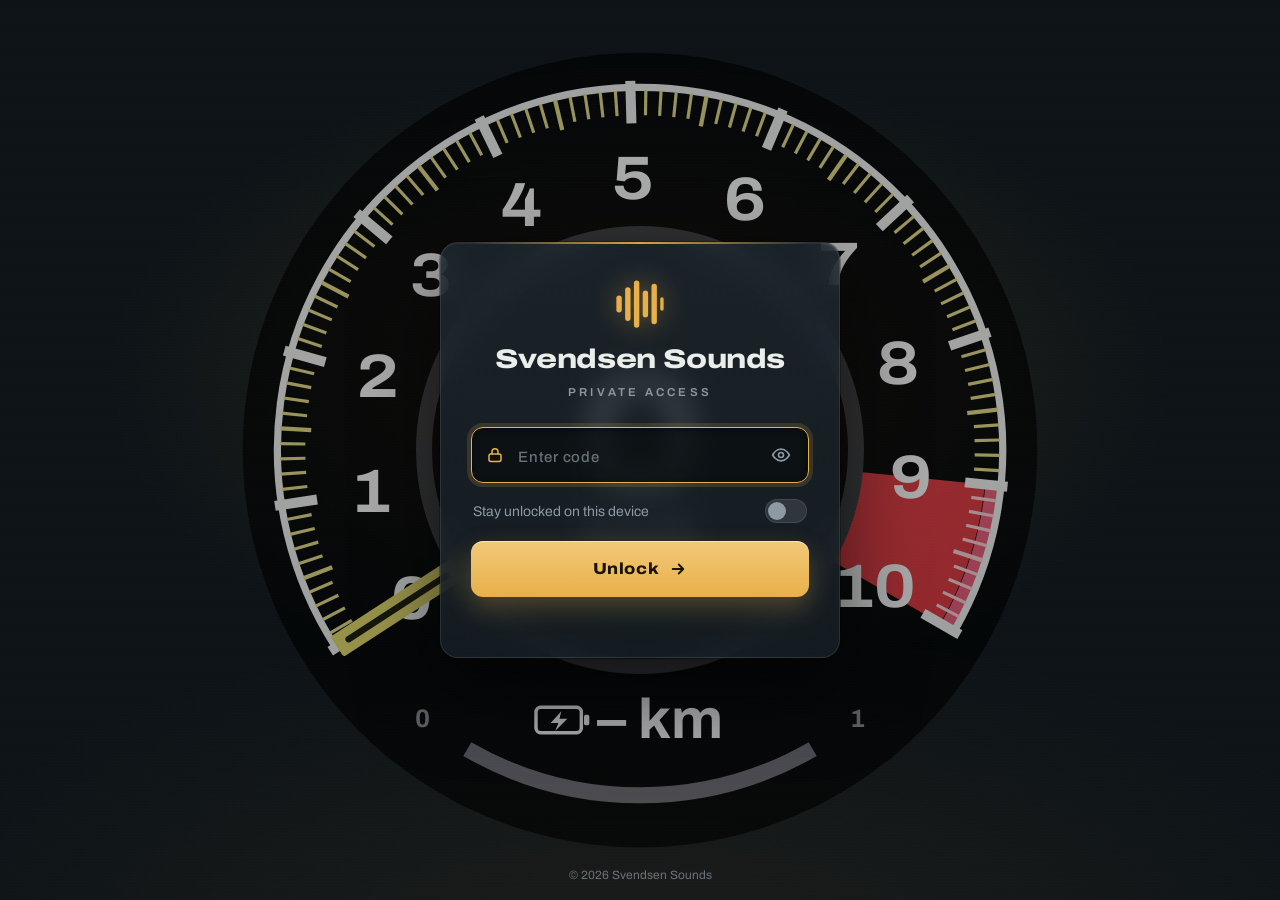
==== index.html @ 82e32d15 "Add files via upload" ====
<!doctype html>
<html lang="en">
<head>
  <meta charset="utf-8">
  <meta name="robots" content="noindex, nofollow">
  <meta name="viewport" content="width=device-width, initial-scale=1, viewport-fit=cover">
  <meta name="theme-color" content="#0d1317">
  <meta name="color-scheme" content="dark">
  <title>Svendsen Sounds</title>
  <link rel="icon" href="icon.svg" type="image/svg+xml">
  <link rel="preload" href="css/fonts/archivo-latin-wdth.woff2" as="font" type="font/woff2" crossorigin>
  <link rel="stylesheet" href="css/style.css?v=55">

  <style> :root { --lk-bg:#0d1317; --lk-panel:#161e24; --lk-panel2:#1f2932; --lk-line:rgba(233,238,234,.1); --lk-text:#e9eeea; --lk-muted:#8d9aa3; --lk-brass:#e8b04a; --lk-lit:#f2c978; --lk-red:#e5484d; } @font-face { font-family:"Archivo"; src:url("css/fonts/archivo-latin-wdth.woff2") format("woff2"); font-weight:100 900; font-stretch:62% 125%; font-style:normal; font-display:swap; } html { background:var(--lk-bg); color-scheme:dark; } body.lk { margin:0; min-height:100vh; min-height:100dvh; background:var(--lk-bg); color:var(--lk-text); font-family:"Archivo",system-ui,-apple-system,"Segoe UI",Roboto,Arial,sans-serif; overflow:hidden; } .lk * { box-sizing:border-box; } .lk-stage { position:relative; min-height:100vh; min-height:100dvh; display:grid; place-items:center; padding:24px 16px; background: radial-gradient(60% 50% at 50% 42%, rgba(232,176,74,.13), transparent 70%), radial-gradient(90% 60% at 50% 110%, rgba(232,176,74,.07), transparent 70%), var(--lk-bg); } .lk-stage::after { content:""; position:absolute; inset:0; pointer-events:none; opacity:.5; background:repeating-linear-gradient(0deg, rgba(255,255,255,.012) 0 1px, transparent 1px 3px); } .lk-tach { position:absolute; left:50%; top:50%; width:min(98vw, 98vh, 800px); aspect-ratio:1; transform:translate(-50%,-50%); opacity:.62; pointer-events:none; } .lk-face { fill:#000; } .lk-rim { fill:none; stroke:#f7f7f5; stroke-width:5.4; } .lk-red { fill:#e2353d; } .lk-rededge { fill:none; stroke:#ef5a78; stroke-width:11; } .lk-tick { stroke:#e9df86; stroke-width:2.4; transition:stroke .25s, filter .25s; } .lk-tick.mid { stroke-width:3.2; } .lk-tick.major { stroke:#f7f7f5; stroke-width:7.5; } .lk-tick.red:not(.major) { stroke:#ffd3d6; } .lk-tick.on { filter:drop-shadow(0 0 6px rgba(240,224,106,.9)); stroke:#fff6b0; } .lk-tick.major.on { stroke:#fff; } .lk-num { fill:#fff; font-size:46px; font-weight:700; font-stretch:112%; text-anchor:middle; dominant-baseline:central; } .lk-inner { fill:#000; stroke:#3a3a3f; stroke-width:12; } .lk-needle { transform-origin:300px 300px; transform:rotate(147deg); transition:transform .5s cubic-bezier(.2,.9,.25,1.15); } .lk-needle .nd { fill:#ece06a; } .lk-needle .slit { fill:#1a1a08; } .lk-speed { fill:#fff; font-size:125px; font-weight:700; font-stretch:122%; text-anchor:middle; dominant-baseline:central; } .lk-unit { fill:#fff; font-size:34px; font-weight:700; font-stretch:104%; text-anchor:middle; } .lk-btrack { fill:none; stroke:#6c6a72; stroke-width:12; } .lk-bfill { fill:none; stroke:#f4f4f2; stroke-width:12; } .lk-bend { fill:#8a8a90; font-size:19px; font-weight:700; text-anchor:middle; dominant-baseline:central; } .lk-bicon rect:not(.f), .lk-bicon path:not(.f) { fill:none; stroke:#fff; stroke-width:2.6; } .lk-bicon .f { fill:#fff; stroke:none; } .lk-range { fill:#fff; font-size:42px; font-weight:700; font-stretch:104%; dominant-baseline:central; } .lk-stage.go .lk-needle { transition:transform .85s cubic-bezier(.3,.7,.2,1); } .lk-card { position:relative; z-index:1; width:min(400px, 100%); padding:34px 30px 26px; text-align:center; background:linear-gradient(180deg, rgba(31,41,50,.78), rgba(22,30,36,.88)); -webkit-backdrop-filter:blur(14px); backdrop-filter:blur(14px); border:1px solid var(--lk-line); border-radius:18px; box-shadow:0 30px 80px rgba(0,0,0,.55), 0 0 0 1px rgba(0,0,0,.3), inset 0 1px 0 rgba(255,255,255,.06); animation:lk-in .7s cubic-bezier(.2,.8,.2,1) both; } .lk-card::before { content:""; position:absolute; left:28px; right:28px; top:-1px; height:2px; background:linear-gradient(90deg, transparent, var(--lk-brass), transparent); opacity:.9; border-radius:2px; } .lk-card.shake { animation:lk-shake .45s cubic-bezier(.36,.07,.19,.97); } .lk-card.open { animation:lk-out .5s ease-in forwards; } @keyframes lk-in { from { opacity:0; transform:translateY(16px) scale(.98); } to { opacity:1; transform:none; } } @keyframes lk-out { to { opacity:0; transform:scale(1.04); filter:blur(6px); } } @keyframes lk-shake { 10%,90% { transform:translateX(-2px); } 20%,80% { transform:translateX(4px); } 30%,50%,70% { transform:translateX(-8px); } 40%,60% { transform:translateX(8px); } } .lk-mark { width:54px; height:54px; color:var(--lk-brass); display:block; margin:0 auto 14px; overflow:visible; filter:drop-shadow(0 0 14px rgba(232,176,74,.45)); } .lk-mark rect { transform-box:fill-box; transform-origin:center; animation:lk-eq 1.6s ease-in-out infinite; } .lk-mark rect:nth-child(2) { animation-delay:-.25s; } .lk-mark rect:nth-child(3) { animation-delay:-.5s; } .lk-mark rect:nth-child(4) { animation-delay:-.75s; } .lk-mark rect:nth-child(5) { animation-delay:-1s; } .lk-mark rect:nth-child(6) { animation-delay:-1.25s; } @keyframes lk-eq { 0%,100% { transform:scaleY(1); } 50% { transform:scaleY(.45); } } .lk-name { margin:0; font-size:27px; font-weight:800; font-stretch:125%; letter-spacing:-.015em; line-height:1.1; } .lk-kicker { margin:10px 0 26px; font-size:11.5px; font-weight:600; letter-spacing:.28em; text-transform:uppercase; color:var(--lk-muted); } .lk-field { position:relative; } .lk-field svg.i { position:absolute; left:15px; top:50%; width:18px; height:18px; margin-top:-9px; color:var(--lk-muted); pointer-events:none; transition:color .2s; } .lk-pin { width:100%; height:56px; padding:0 52px 0 46px; font:inherit; font-size:22px; font-weight:600; letter-spacing:.32em; color:var(--lk-text); background:rgba(8,12,15,.7); border:1px solid rgba(233,238,234,.12); border-radius:12px; box-shadow:inset 0 2px 6px rgba(0,0,0,.45); outline:none; transition:border-color .2s, box-shadow .2s; } .lk-pin::placeholder { letter-spacing:.05em; font-size:15px; font-weight:500; color:rgba(141,154,163,.7); } .lk-pin:focus { border-color:var(--lk-brass); box-shadow:inset 0 2px 6px rgba(0,0,0,.45), 0 0 0 4px rgba(232,176,74,.16); } .lk-field:focus-within svg.i { color:var(--lk-brass); } .lk-eye { position:absolute; right:6px; top:50%; width:44px; height:44px; margin-top:-22px; display:grid; place-items:center; color:var(--lk-muted); background:none; border:0; border-radius:10px; cursor:pointer; } .lk-eye:hover { color:var(--lk-text); } .lk-eye svg { width:20px; height:20px; } .lk-opt { display:flex; align-items:center; justify-content:space-between; gap:12px; margin:16px 2px 18px; font-size:14px; color:var(--lk-muted); cursor:pointer; user-select:none; text-align:left; } .lk-opt input { position:absolute; opacity:0; pointer-events:none; } .lk-sw { position:relative; flex:none; width:42px; height:24px; border-radius:99px; background:rgba(233,238,234,.12); border:1px solid rgba(233,238,234,.1); transition:background .2s, border-color .2s; } .lk-sw::after { content:""; position:absolute; top:2px; left:2px; width:18px; height:18px; border-radius:50%; background:var(--lk-muted); transition:transform .22s cubic-bezier(.3,.9,.3,1.2), background .2s; } .lk-opt input:checked + .lk-sw { background:rgba(232,176,74,.25); border-color:rgba(232,176,74,.6); } .lk-opt input:checked + .lk-sw::after { transform:translateX(18px); background:var(--lk-brass); } .lk-opt input:focus-visible + .lk-sw { outline:2px solid var(--lk-brass); outline-offset:3px; } .lk-btn { position:relative; width:100%; height:56px; display:flex; align-items:center; justify-content:center; gap:10px; font:inherit; font-size:16px; font-weight:800; font-stretch:112%; letter-spacing:.04em; color:#1a1305; cursor:pointer; background:linear-gradient(180deg, var(--lk-lit), var(--lk-brass)); border:0; border-radius:12px; overflow:hidden; box-shadow:0 10px 26px rgba(232,176,74,.28), inset 0 1px 0 rgba(255,255,255,.45); transition:transform .12s, box-shadow .2s, filter .2s, opacity .2s; } .lk-btn:hover:not(:disabled) { filter:brightness(1.07); box-shadow:0 12px 32px rgba(232,176,74,.4), inset 0 1px 0 rgba(255,255,255,.45); } .lk-btn:active:not(:disabled) { transform:translateY(1px) scale(.995); } .lk-btn:disabled { opacity:.55; cursor:default; } .lk-btn svg { width:18px; height:18px; transition:transform .2s; } .lk-btn:hover:not(:disabled) svg { transform:translateX(3px); } .lk-btn.busy::after { content:""; position:absolute; inset:0; background:linear-gradient(90deg, transparent, rgba(255,255,255,.45), transparent); transform:translateX(-100%); animation:lk-sheen 1s linear infinite; } @keyframes lk-sheen { to { transform:translateX(100%); } } .lk-msg { min-height:20px; margin:14px 0 0; font-size:13.5px; color:var(--lk-muted); } .lk-msg.bad { color:#ff7b80; } .lk-foot { position:absolute; z-index:1; left:0; right:0; bottom:16px; text-align:center; font-size:12px; color:rgba(141,154,163,.7); } .lk-foot span { display:inline-flex; align-items:center; gap:6px; } @media (max-width:420px) { .lk-card { padding:28px 20px 22px; } .lk-name { font-size:24px; } .lk-foot { display:none; } } @media (max-height:620px) { .lk-foot { display:none; } .lk-kicker { margin-bottom:16px; } .lk-mark { width:40px; height:40px; margin-bottom:8px; } } @media (prefers-reduced-motion:reduce) { .lk-card, .lk-mark rect, .lk-btn.busy::after { animation:none !important; } .lk-needle, .lk-tick { transition:none !important; } } </style>
</head>
<body class="lk">
  <div class="lk-stage" id="lkStage">
    <svg class="lk-tach" viewBox="0 0 600 600" aria-hidden="true">
  <circle class="lk-face" cx="300" cy="300" r="298"/>
  <path class="lk-red" d="M 461.2 316.1 L 558.7 325.8 A 260 260 0 0 1 525.2 430.0 L 440.3 381.0 A 162 162 0 0 0 461.2 316.1 Z"/>
  <path class="lk-rededge" d="M 564.7 326.4 A 266 266 0 0 1 530.4 433.0"/>
  <path class="lk-rim" d="M 71.9 448.1 A 272 272 0 1 1 535.6 436.0"/>
  <line class="lk-tick major" data-i="0" x1="94.5" y1="433.4" x2="67.7" y2="450.9"/><line class="lk-tick" data-i="1" x1="83.9" y1="427.7" x2="67.5" y2="437.3"/><line class="lk-tick" data-i="2" x1="78.7" y1="418.4" x2="61.9" y2="427.3"/><line class="lk-tick" data-i="3" x1="73.8" y1="408.9" x2="56.7" y2="417.1"/><line class="lk-tick" data-i="4" x1="69.4" y1="399.2" x2="52.0" y2="406.7"/><line class="lk-tick mid" data-i="5" x1="69.2" y1="387.9" x2="47.7" y2="396.1"/><line class="lk-tick" data-i="6" x1="61.9" y1="379.3" x2="43.8" y2="385.3"/><line class="lk-tick" data-i="7" x1="58.7" y1="369.1" x2="40.4" y2="374.4"/><line class="lk-tick" data-i="8" x1="56.0" y1="358.9" x2="37.5" y2="363.3"/><line class="lk-tick" data-i="9" x1="53.7" y1="348.5" x2="35.1" y2="352.1"/><line class="lk-tick major" data-i="10" x1="57.8" y1="337.1" x2="26.2" y2="341.9"/><line class="lk-tick" data-i="11" x1="50.5" y1="327.4" x2="31.6" y2="329.5"/><line class="lk-tick" data-i="12" x1="49.6" y1="316.8" x2="30.6" y2="318.1"/><line class="lk-tick" data-i="13" x1="49.1" y1="306.2" x2="30.1" y2="306.6"/><line class="lk-tick" data-i="14" x1="49.0" y1="295.5" x2="30.0" y2="295.2"/><line class="lk-tick mid" data-i="15" x1="53.4" y1="285.1" x2="30.5" y2="283.8"/><line class="lk-tick" data-i="16" x1="50.3" y1="274.3" x2="31.4" y2="272.3"/><line class="lk-tick" data-i="17" x1="51.6" y1="263.7" x2="32.8" y2="261.0"/><line class="lk-tick" data-i="18" x1="53.4" y1="253.2" x2="34.7" y2="249.7"/><line class="lk-tick" data-i="19" x1="55.6" y1="242.8" x2="37.1" y2="238.5"/><line class="lk-tick major" data-i="20" x1="64.0" y1="234.1" x2="33.2" y2="225.5"/><line class="lk-tick" data-i="21" x1="61.3" y1="222.3" x2="43.3" y2="216.4"/><line class="lk-tick" data-i="22" x1="64.8" y1="212.3" x2="47.0" y2="205.6"/><line class="lk-tick" data-i="23" x1="68.8" y1="202.4" x2="51.3" y2="195.0"/><line class="lk-tick" data-i="24" x1="73.1" y1="192.7" x2="55.9" y2="184.5"/><line class="lk-tick mid" data-i="25" x1="81.4" y1="185.0" x2="61.1" y2="174.3"/><line class="lk-tick" data-i="26" x1="83.0" y1="173.8" x2="66.6" y2="164.3"/><line class="lk-tick" data-i="27" x1="88.6" y1="164.7" x2="72.6" y2="154.5"/><line class="lk-tick" data-i="28" x1="94.5" y1="155.9" x2="78.9" y2="145.0"/><line class="lk-tick" data-i="29" x1="100.8" y1="147.3" x2="85.7" y2="135.7"/><line class="lk-tick major" data-i="30" x1="112.0" y1="142.8" x2="87.5" y2="122.3"/><line class="lk-tick" data-i="31" x1="114.4" y1="131.0" x2="100.4" y2="118.2"/><line class="lk-tick" data-i="32" x1="121.8" y1="123.3" x2="108.3" y2="109.9"/><line class="lk-tick" data-i="33" x1="129.4" y1="115.9" x2="116.5" y2="101.9"/><line class="lk-tick" data-i="34" x1="137.4" y1="108.8" x2="125.1" y2="94.3"/><line class="lk-tick mid" data-i="35" x1="148.1" y1="105.2" x2="134.0" y2="87.1"/><line class="lk-tick" data-i="36" x1="154.2" y1="95.7" x2="143.1" y2="80.2"/><line class="lk-tick" data-i="37" x1="163.0" y1="89.7" x2="152.6" y2="73.8"/><line class="lk-tick" data-i="38" x1="172.0" y1="84.1" x2="162.3" y2="67.7"/><line class="lk-tick" data-i="39" x1="181.3" y1="78.9" x2="172.3" y2="62.1"/><line class="lk-tick major" data-i="40" x1="193.4" y1="79.4" x2="179.4" y2="50.6"/><line class="lk-tick" data-i="41" x1="200.4" y1="69.6" x2="192.9" y2="52.2"/><line class="lk-tick" data-i="42" x1="210.3" y1="65.6" x2="203.5" y2="47.8"/><line class="lk-tick" data-i="43" x1="220.3" y1="62.0" x2="214.3" y2="44.0"/><line class="lk-tick" data-i="44" x1="230.5" y1="58.8" x2="225.2" y2="40.6"/><line class="lk-tick mid" data-i="45" x1="241.7" y1="60.0" x2="236.3" y2="37.6"/><line class="lk-tick" data-i="46" x1="251.2" y1="53.8" x2="247.5" y2="35.2"/><line class="lk-tick" data-i="47" x1="261.6" y1="51.9" x2="258.7" y2="33.2"/><line class="lk-tick" data-i="48" x1="272.2" y1="50.5" x2="270.1" y2="31.7"/><line class="lk-tick" data-i="49" x1="282.8" y1="49.6" x2="281.5" y2="30.6"/><line class="lk-tick major" data-i="50" x1="293.6" y1="55.1" x2="292.7" y2="23.1"/><line class="lk-tick" data-i="51" x1="304.1" y1="49.0" x2="304.4" y2="30.0"/><line class="lk-tick" data-i="52" x1="314.7" y1="49.4" x2="315.8" y2="30.5"/><line class="lk-tick" data-i="53" x1="325.3" y1="50.3" x2="327.2" y2="31.4"/><line class="lk-tick" data-i="54" x1="335.9" y1="51.6" x2="338.6" y2="32.8"/><line class="lk-tick mid" data-i="55" x1="345.6" y1="57.3" x2="349.9" y2="34.7"/><line class="lk-tick" data-i="56" x1="356.8" y1="55.5" x2="361.1" y2="37.0"/><line class="lk-tick" data-i="57" x1="367.1" y1="58.1" x2="372.2" y2="39.8"/><line class="lk-tick" data-i="58" x1="377.3" y1="61.2" x2="383.2" y2="43.1"/><line class="lk-tick" data-i="59" x1="387.4" y1="64.7" x2="394.0" y2="46.9"/><line class="lk-tick major" data-i="60" x1="394.9" y1="74.1" x2="407.3" y2="44.6"/><line class="lk-tick" data-i="61" x1="407.0" y1="72.9" x2="415.1" y2="55.8"/><line class="lk-tick" data-i="62" x1="416.5" y1="77.7" x2="425.3" y2="60.9"/><line class="lk-tick" data-i="63" x1="425.8" y1="82.8" x2="435.4" y2="66.4"/><line class="lk-tick" data-i="64" x1="434.9" y1="88.4" x2="445.2" y2="72.3"/><line class="lk-tick mid" data-i="65" x1="441.5" y1="97.5" x2="454.7" y2="78.7"/><line class="lk-tick" data-i="66" x1="452.4" y1="100.5" x2="463.9" y2="85.5"/><line class="lk-tick" data-i="67" x1="460.7" y1="107.2" x2="472.9" y2="92.6"/><line class="lk-tick" data-i="68" x1="468.7" y1="114.2" x2="481.5" y2="100.1"/><line class="lk-tick" data-i="69" x1="476.5" y1="121.5" x2="489.8" y2="108.0"/><line class="lk-tick major" data-i="70" x1="479.5" y1="133.2" x2="502.9" y2="111.4"/><line class="lk-tick" data-i="71" x1="490.9" y1="137.1" x2="505.4" y2="124.8"/><line class="lk-tick" data-i="72" x1="497.7" y1="145.3" x2="512.6" y2="133.6"/><line class="lk-tick" data-i="73" x1="504.1" y1="153.9" x2="519.5" y2="142.8"/><line class="lk-tick" data-i="74" x1="510.1" y1="162.6" x2="526.0" y2="152.2"/><line class="lk-tick mid" data-i="75" x1="512.3" y1="173.7" x2="532.0" y2="162.0"/><line class="lk-tick" data-i="76" x1="521.0" y1="180.9" x2="537.7" y2="171.9"/><line class="lk-tick" data-i="77" x1="525.8" y1="190.4" x2="542.9" y2="182.1"/><line class="lk-tick" data-i="78" x1="530.3" y1="200.1" x2="547.7" y2="192.5"/><line class="lk-tick" data-i="79" x1="534.3" y1="209.9" x2="552.0" y2="203.1"/><line class="lk-tick major" data-i="80" x1="532.2" y1="221.9" x2="562.5" y2="211.6"/><line class="lk-tick" data-i="81" x1="541.1" y1="230.1" x2="559.3" y2="224.8"/><line class="lk-tick" data-i="82" x1="543.8" y1="240.4" x2="562.3" y2="235.9"/><line class="lk-tick" data-i="83" x1="546.1" y1="250.8" x2="564.8" y2="247.0"/><line class="lk-tick" data-i="84" x1="548.0" y1="261.3" x2="566.8" y2="258.3"/><line class="lk-tick mid" data-i="85" x1="545.4" y1="272.3" x2="568.3" y2="269.7"/><line class="lk-tick" data-i="86" x1="550.4" y1="282.4" x2="569.3" y2="281.1"/><line class="lk-tick" data-i="87" x1="550.9" y1="293.0" x2="569.9" y2="292.5"/><line class="lk-tick" data-i="88" x1="551.0" y1="303.7" x2="570.0" y2="304.0"/><line class="lk-tick" data-i="89" x1="550.6" y1="314.3" x2="569.6" y2="315.4"/><line class="lk-tick major red" data-i="90" x1="543.8" y1="324.3" x2="575.6" y2="327.5"/><line class="lk-tick red" data-i="91" x1="548.5" y1="335.5" x2="567.3" y2="338.2"/><line class="lk-tick red" data-i="92" x1="546.7" y1="346.0" x2="565.4" y2="349.5"/><line class="lk-tick red" data-i="93" x1="544.6" y1="356.4" x2="563.1" y2="360.7"/><line class="lk-tick red" data-i="94" x1="542.0" y1="366.7" x2="560.3" y2="371.8"/><line class="lk-tick mid red" data-i="95" x1="535.1" y1="375.7" x2="557.0" y2="382.8"/><line class="lk-tick red" data-i="96" x1="535.4" y1="387.0" x2="553.3" y2="393.6"/><line class="lk-tick red" data-i="97" x1="531.5" y1="396.9" x2="549.1" y2="404.2"/><line class="lk-tick red" data-i="98" x1="527.2" y1="406.6" x2="544.4" y2="414.7"/><line class="lk-tick red" data-i="99" x1="522.5" y1="416.2" x2="539.3" y2="425.0"/><line class="lk-tick major red" data-i="100" x1="512.2" y1="422.5" x2="539.9" y2="438.5"/>
  <text class="lk-num" x="128.9" y="411.1">0</text><text class="lk-num" x="98.3" y="330.9">1</text><text class="lk-num" x="103.5" y="245.1">2</text><text class="lk-num" x="143.5" y="169.1">3</text><text class="lk-num" x="211.2" y="116.3">4</text><text class="lk-num" x="294.7" y="96.1">5</text><text class="lk-num" x="379.1" y="111.9">6</text><text class="lk-num" x="449.4" y="161.1">7</text><text class="lk-num" x="493.3" y="234.9">8</text><text class="lk-num" x="503.0" y="320.3">9</text><text class="lk-num" x="476.7" y="402.0">10</text>
  <circle class="lk-inner" cx="300" cy="300" r="162"/>
  <g class="lk-needle" id="lkNeedle"><rect class="nd" x="463" y="291" width="108" height="18" rx="2"/><rect class="slit" x="471" y="297.6" width="92" height="4.8" rx="2.4"/></g>
  <text class="lk-speed" x="300" y="288">0</text>
  <text class="lk-unit" x="300" y="374">km/h</text>
  <path class="lk-btrack" d="M 170.5 524.3 A 259 259 0 0 0 429.5 524.3" pathLength="100"/>
  <path class="lk-bfill" id="lkBatt" d="M 170.5 524.3 A 259 259 0 0 0 429.5 524.3" pathLength="100" stroke-dasharray="0 100"/>
  <text class="lk-bend" x="137.0" y="501.3">0</text>
  <text class="lk-bend" x="463.0" y="501.3">1</text>
  <g class="lk-bicon" id="lkBIcon" transform="translate(222 492)"><rect x="0" y="1" width="34" height="19" rx="3.5"/><rect class="f" x="36" y="6.5" width="4" height="8" rx="1.3"/><path class="f" d="M19 4 L11 12.7 H16.8 L14.5 18.5 L23.5 9.5 H17.6 Z"/></g>
  <text class="lk-range" id="lkRange" x="268" y="502">– km</text>
</svg>
    <main class="lk-card" id="lkCard">
      <svg class="lk-mark" viewBox="0 0 32 32" aria-hidden="true"><rect x="2" y="11" width="3.2" height="10" rx="1.6" fill="currentColor"/><rect x="7.2" y="6" width="3.2" height="20" rx="1.6" fill="currentColor"/><rect x="12.4" y="2" width="3.2" height="28" rx="1.6" fill="currentColor"/><rect x="17.6" y="8" width="3.2" height="16" rx="1.6" fill="currentColor"/><rect x="22.8" y="4" width="3.2" height="24" rx="1.6" fill="currentColor"/><rect x="28" y="12" width="2" height="8" rx="1" fill="currentColor"/></svg>
      <h1 class="lk-name">Svendsen Sounds</h1>
      <p class="lk-kicker">Private access</p>
      <form id="lockForm" autocomplete="off">
        <div class="lk-field">
          <svg class="i" viewBox="0 0 24 24" fill="none" stroke="currentColor" stroke-width="2" stroke-linecap="round" stroke-linejoin="round" aria-hidden="true"><rect x="4" y="10.5" width="16" height="10" rx="2.5"/><path d="M8 10.5V7.5a4 4 0 0 1 8 0v3"/></svg>
          <label for="lockPin" style="position:absolute;width:1px;height:1px;overflow:hidden;clip:rect(0 0 0 0)">Code</label>
          <input id="lockPin" class="lk-pin" type="password" inputmode="numeric" autocomplete="off" autocapitalize="off" spellcheck="false" maxlength="64" placeholder="Enter code" required>
          <button type="button" class="lk-eye" id="lkEye" aria-label="Show code"><svg viewBox="0 0 24 24" fill="none" stroke="currentColor" stroke-width="2" stroke-linecap="round" stroke-linejoin="round" aria-hidden="true"><path d="M2 12s3.6-7 10-7 10 7 10 7-3.6 7-10 7S2 12 2 12z"/><circle cx="12" cy="12" r="3"/></svg></button>
        </div>
        <label class="lk-opt"><span>Stay unlocked on this device</span><input type="checkbox" id="lockKeep"><span class="lk-sw"></span></label>
        <button type="submit" id="lockBtn" class="lk-btn"><span>Unlock</span><svg viewBox="0 0 24 24" fill="none" stroke="currentColor" stroke-width="2.6" stroke-linecap="round" stroke-linejoin="round" aria-hidden="true"><path d="M5 12h14M13 6l6 6-6 6"/></svg></button>
        <p class="lk-msg" id="lockMsg" role="status" aria-live="polite"></p>
      </form>
      <noscript><p class="lk-msg bad">This page needs JavaScript.</p></noscript>
    </main>
    <div class="lk-foot"><span>&copy; 2026 Svendsen Sounds</span></div>
  </div>
  <script type="text/plain" id="vault">bRXGGxMSGCYIcJC4Y3/xKbltuo0+FIjpVu8v816TO7tj0isI4g+qgv+D7iRqT/8iZIjpaPpbE6kQ2tyT8eKMZAtJjn4OGc8m2tOMgB8q2ZaCS6FfRzyEYz0/ltUFCQUbYLpW/WtIEHMCGgRLfmMlELDJ3ZNBKKhWOxM54G7vXS+xNmTwbqj1uNsbqfsC/Zd/NrxtJQUpors5DTdtm/UrG7Z3H8DGjIDI0ByAKWEOcsxniuK7oKuigafeFn73J1FTQ63qadwHq9vxjn22SgFT+7w+cyzLB1xLpOlcDRrv+iWISN11NTBw/5cS1FjpISwPG64jvoaJphQHRaM1AS3J7X8BgevV6Ca7WvPIhk8OwlDJlhDjTLBiMrZ2AR6FGeRZRb/g0c9KBjtD5GB92U2CUIrWqHZlr593d8zKP6u6rLKGTnu9OIf4O0Ycaw/Q31Y5VCB73oe0h9pDStdT3II+mZFF/tTsvHHbAzdYLmzBNWx0z4jpAgWld8syhtlUbNNb0yPvcuqgAWhqzlCb37ljrFJHYFjAs4fn06L2t/pKArXmQYLFp6C+tvM7y2ZMFQ8oTVbPu1x/jxgL7U+NVorCffB1gliz1hHFsX4zkWnIwdLLh9hWVyvynL1J8Yu47tOsTVkWve61yVFMJDQp+UuTcmC2vwdIjrhOtmQNPI+5yElGU10NOBkHNKmARHiLTn8Be/CD8kIjrncM4csWsoSrQlJmthvoernSIQwe6GbojsMYf6ZYA3nH3veYUAMUdIjpCBuayYTZO4MtSonWEJ5/2NMK/BDTR58Z+DKuK/Zou/U3g2PI07VaNWnvSXntwwVSiV/NRy/VPSoUcd4x8RIP/cRNoUXV2WjitqyUrRPSnRH4TB0sTUMTtEtU9NJX92XG8Tsph29kW7nZ4NmW16Z0AkKCPZbCMRrxPHXwO/W/hXGsz6jTkUMZgH6fwtGzkdQZmVoAIi3cKM/FGh1HqI24NdP8I+Bbplpd1uvfY2FDTbiXxej1C/Jh5GfyBi+D+VN50Fij1NmO1uRKxihqDsApugg5Wm7+oVLizLUkCd8h55bxOqcS5JNm/4/kftOpMhVj4e9dW5iMeLrpQyDZpnsge87fHq4xLAJsPKYcvB2eOWaIRWPnHiW/Jk6a637mQVmsh46Fdl8hm8z9D51/okFvxdFuVZgX8X5CCcThXCNoYXLSZLcw+To0qU+EJkwfhOwY0QQoUagijaC8qNFZ4JSswXV0qouB1KLHk+spdnOdpFky9gaubd9SH9N2f8x5At3ztmK1Seo3reXfgq2qbXq05r6x5Xp/5jFkjHpOsikUPcSPTQXv1MP1sUWwONz8Hi96ddfRK3V/PteTE30z6eES4PmhAdctaJUMRGS9/dZkvrYFc9lB0rFHzlPCkDySNYOe3BX0ymc/TQohEU9Px0mmQf8ZNsZEbIENgrJ3bqAaqq4iR6MRosg50ySJ6lp45I4BYloc7VutoSVAfxbXf8vnYMN2VoDlzTtRDruZ9BjLaoJw7S/F5vHRm9zBmTUFbRg61obZM9nmipx6q90DbFttOA4TfFa5elVG3l3WCjlqlNehvDkw+i9Dsmj0+zHKAbGbMu41zKOkExNeoNlL6P5sLu0vyQGuVTin41KbUtFS7JvuBSruInfEed7SA201Usbw4EOFSMj/1a1mUOZsJYxYHPyx6JbTeaQAU0F+YcvSJPVVxuW5cLn2PaoGrbWCA1fAVvvpYkxXloApMidbSsGJvI+QzzQo4PyH1SL8kVS4gOkr+vthocZn3452a/cCACriorqXy8Lxlm1aqVvUXa2S4yJz1Xw2suoYM2kR01C1V3iLrfmv6yiK0hMkw/lyRhNRN3OZHRuO/MMHAGUUcBmNNaELAcPY+54gMRq0npaVJqQG3Q5wY4K+sFv1PHN7bvCtgaTgS2hpw1tTVX/uJ2DnspU61MxcnPaJD98MCz6InzD55lZeFjQ5kvMzcjpcp/LZrKXPCMcmetUlTJrMVP35pFDlOogGhf+fErwaw8y8FMF7aJ41FgJAvw86tOCq1My0W1S3GYziXQHv6HXZ3OyvY7nFgAPScdsGOGgVzbc5aoP7Pr2Q+JVVEUG7DnKpLM7yI+UnR6+jqlC/HQMB7Oyu+eqhCyUKYBMku8e+ec0yOL2iFPav26PtHOmaZCJyNuaYUmxh7cYdKxbZo6bez0V6CeMSIb6OcBHeVmAj2v+x6A/SUQQrcFVKxEczv5v7fdM9dX+zHawuqa9ozDTSuZOK8DkaU8BFeWHRIhanAEa+2bhaUbkg+SXi9YF7GP1cOnM8aRSpUS9lTnu8xtRwBS5yYjZUaRpbonrmqM+T0fPD94quh9JbojjXGzHY6ewPyJhffUWA/AgibGJgXzQ3t6UWYQAU0EBKgSj7iyBi28aT6WsjCWbiIJKQ+SJ5rMoObFxfECMEbVI7l/YhtaeYR6qZQjf/EMxHivFqC7ygxIk35tHTHc5tvXSjGnDgWhwdGk+dqoMNrYheoKrYBWGMD79z2Abw8Nu45NaeGKrpLuyabtb9IE3opu0CfFXA7FC4+zrz6S5rMwZRwtGZjTAG+gguN/[base64]/oP+UCU96vnLcC4r0utJ3hfil6ma/gfs/Etdxk092orWo4UGkT/URYeu96rInCnXL41SpOOs8S9AYkqbQ5dnlz3dK4DDJ6wm/Y9silEJ4BQfinaCCXGQjwD/anvPX/MtYvazUxfFDWp0jm0+QcKYkpZKXm3+JBmrfDEOV7rqIqby3HsISaaRrYGZQCVXH8jePHizc63Lh5/3RDhAGdcqntMA7ZdcJImJKrCMyevUpGPZZWNzZTnsbvnsjVWcFoDqMURnADZEJWBkjW/5ExW37UCtf4rIDw8hBoVZMLvf/YZ6ciMgu18/8Iozp+UNLPGoaIcTINkMZnzTkEHnyJLkStnjtnGUiK0bmyvGI0lOtcQdwlm3LiIpsS9kzuNtJVOEPzV2IsOjf/AvtK5q29QiXN+Lh7g0TSFoyiN+18lhsl2p9V22/61SZE31ZH4z0AWVqw+8nQmsVKoQhr+iYwln58e0AtAFJEOtHwMm9x46QdcWaI1F7CmU8Rl2SEcHR0kuxaApIje2WlWMadEbetVNXge7Q4c1EFTO+nQmRZBKuZtw5DrfdmQLDkE1oQYIPNwhpaoIqTVJfIQNLc55bJ0/FeF4IqyB6UyBWKc6HHHyZnUUqeiqKy6b4lRA8pQ7lKZ8ypaO0BD6/7hyiTDpS9dFM3sE/rndlKG5lXKlO1G2mAJYYj7NqMcAZLBHeyESXfMZ+VSkuUwLIl3zPYXIopukVg/QlidKRY+ZF1Izk8U4HATfO/OG+lwCGWz6KOQjR8Z6wifrKHYI3Os7CrBnOTSE7+5Gu8P8qGOZ/Z5l3dJmLaZ/6UKxEZQfIR5QtOtqfXm+YznzSZiZsd+NDUYSneOgicE9HNFcfY+wb5RUbO33j+8wt8sJIn20kd9GByfeT/oSO7TTIFGzy0GB0CowSvHfnZ8iF7UqrfoEr/FoiXFoTGqade8EgtRinMDFfv5aXjy7rwf3FxqQvCHqLvMj5An1aTnOA0uaLrLwzdh8McvOGBYjM7G1HzxpGLlpnblBzsuSeML0tTPgv6u6poTO3MK4WqT5FTbnIduoA97+EkWKlwbW/QtV2XEgApmJwecAIMzxzBdrhxDlSpsQIz52f8iAxzhsUX+OYSpXOyrUj3dBRdPiIcUrb3VBPk6+XbSnmg7Pg0rQrZ0/6YIA6E794+4xmBOT6NIi35ayhFecmbMmko0/cV1AZyHcDKX4/U41EDA2zA49vDWsJR2Cn42slJrfMV7L5v9sSEV1Vi/jSZ5lbYDbHyB9svAJOwHAtGTovs4zayNYnh4xYaxCJgrGrOZiuypxuW9AFXIdJ8/97K4gTIc8S8VfyP1M9vVAy1UeVK2mAuZ/EW/8fXLSHQtZJsOHuw7xMYZBVvIwzNqpm98vj8ilFW6D77jJTFPblmUQnUWV5Q3slnt0GfKk6thcD/H0Lb2/4YFfSCpjqFE/7Xv2iWVS5OHa7ncAcoa+JsY72JNFq6rNsiVPc+5RtASkKqvfUvcv5jJRVCNgeKEaTudcPSQHjabhRwz/iGblwnSrZsfwtDh/M/CJuuhwuH1RfEGoUa5CR8LgUpsbx6BIyqx/KI0H5QMASYp+f5572btu1MWX8MhvuR8xwv+w5scgL7E1NzQxhsMZKAeAkrv5eS7nT9E2lH8ojoWnF/605AKdnLHDkqf+5cZo6A4Z935yshU5hCzAaAoZpdMuZe7J07Dpnv/QKjSgTSr12LHvMuG7wzry3jCf9zB1WXNeUrIxPs2UWgWvY9n7VgEOtSDNI7EbTuE0Wgb98jrZGF9Z9ViKFHQwI5fKCC+TJoh1wgHipApBSbbzNuBXDt35ISCm8rA2ViaU3r/NdNh7h0WED9ORKV8mur9i4gbxsOE8Kxms2JGMEFxGCGSGdfwTBUZ//8Uj6RxlOfdAjOgcblzMhZ+fZpTNOnB5WoejL0ySLkoxxWRTxcAsGroR4TNxhI1c93Pccx+fUTywoMnje9E33fpJyE66p6XPFi+uZx94AXlAz4VzVUNvNkMO/gkXecke6/tQ68NapUjklDkcE3pZsTTyKeXMXJR1OIUPKvDSW0FNUntnUIJfGxcVLVoVhERB42AJBGBkjMcFfMItBOEDDRuAs0I+AdYSMXCsULX4ENxZIZSf82Zeqpmvr7TJmCbdWFCH8lNMgQ4jTH2OpM/U1V0bXdlHfO0nnJvmfdH36LdUoAoojGd1wAIpER9oi/IFYXHVQ42uYB4B8cMObFAXchQHmRYXvxBtSPePdYpqs6iK874PEHb5G8VHZ0N9r/Oax0S+2cGLJdgw0kzAsVc1He72F4oWT/ATMC3OGyInrSqL7+WkoEe1j/GAaSrapW31STYNc3MZM4Edzab+agJyc5OgzUEHTBHWQmSvYPzQ/jaeVU1VCbWYpYH3eTGuzZl0cJNKTEzWv+wBWozGQOa/aFnRgx+iULd+/kYWpAepko0K7Tq1TLS47SC0zDqC6FdasWn6aGSU6gN7H5BWznw4AaNpkV7MoQndVALYXI4SvpZ55viUZd7YIDc4oHXTtCde5qr48rzoM6sNldtAWpIFARaDoFO1keCqOVdurDUWtONPlVS9GtZTo91IRGbxoWLrZQd/j22qcJ17479QCtbZvAJJmJGfvG/SIPOEmGA2rm7MquDN13gxmCRAofQrD0MOHp2iUIA2xUntFUegh303z6wjWlKJkvAaTOeymAuBqO29G6MOmgDqDa2QPqVURVFqpc2ZVeITwlFVbieD0I4xQyQtTc37G8EGu7pa1ud1aupJuBAc7Y28m/MDtRHXjNsJcMqA6568UI//evoPhMCfQcIvXyPmegBz694vPHm2iN2+ahOvfNVS9Edg8T46d+ePi8JDi3pzILOmIi45GLU/[base64]/XoXP3o+duZ0+bCFdIMeVFU2Qyk70yaU2LptoUOmda1UN25PkCH+Be58UOCV/lplcjChJbedbzmkGXYPZ+wK1bnkWtyVQWduE7GLwEazAELCrsMeQFspE+B5kA8qjdG/SFbL7tqtQ78xqsJ0PnYmOleHHYGAxc9dokpqvD+UdUIEQV1f1iLZ3+kWImOTKiT/btcjBdBRJGZ7TUO1crBn8+yvPAyjR79hyjbBBbHhY3kiowNYdIV6C6UfvNBT0N6EjWwC0e4rUisXTfmiDCWm6kwYIrmm6DWhLMQHSBOFCK44RaOYU0+p+MaA0LiDpVXNnQucBlMJsDAj1cftpiFagdgU/SJipKZQJ1yePe4AjuzgdJtRY9uMBo2OMDgVoU0q/L4GVxqvRnH71lWCmQQG2YvHxa0k4Ns0mHLSKB2GMRO9QgPRqK2HJV/fulSugKW8k/ZjGDKQHpXL/RvE0bXcPFtYST0y8VKU+gejopUH2TUxH9GT8oSCy/bWbIw67xfanAV/+vuVvMAEFxAJMY3ar9x3PlUldcCZg0HbFuotvFGO9JkTq7lQqMcVHAGDtWCmJGK5hZAQvDvNLCLji9yZM6T5J9+/tC74zqgNVvcZtEOPsWzw2q0c5VmvaweZsoB1zS6ypyMVcE77ruTRSp+nHUxWHyv55nHNyq5nEWUQUESsCBEoI2PjA4iG6ykLLTu+BotoonNbiP8ZJXVoZzQlUf4Vrdnr0ztmikJ4QvCBoUsCcrJ/iL+lLU3uzjIb9m3NOHA7eGOLfJCJHcNIt2xV0udM8qbMiNS7jxXL07hv18zyGgKzpXHdSDbMhcArenHOq051jUi9d9Nw7GLW8uHu3f39d0VbwV7O6VTb4HEroE/kKZs97tqSRnAh5mm0AWW7IxvHeZusjkffvIFxT/uVBBElKB+nA8Ok6F5SGDMXf7M9vPNDIho04kSuDr0e7XFhRVKMgq0nawAuw/Tqcby8SL6dwBLvJtHFfYT9crJg0JEy5ZvxnKrknLx8BJdP9fpBqOCXj7QaM91IDTKXlR75mwaBSHcuyZNLIt10DYApCi2GIrIwfogFnlvoCUoNbOVtzHNxYgnMzmxg8fkD97YtT83YCkjtyN6JOf4Y1cMHmXf2z6/0YKwhbOPmRR3msOJTNKXsE3LcogMBRWkn/BEuXAUg+79+NZ9y1CkvaU/xLaJepecNyGWKaIJUc6mss1vkYLf0UfQecChi6A3JXRIupKddajddqhjYHjejdNVDlKoS/deZjyW/amTM4y2LfNR3fhm/UnWFCbUylBgwuc28TihotZsJ+d02lHK2/EbZhsjC9AZ5xhkjDsyu+l8wV/R+Ralf65RM+cV1cTcEH4gUe72OzKcBmX56fnqetV9UdxAN4R+RwyerZV6AQkubHpwPGtR+yZAlyBbLmsZETNjOTkC5iT5gry2SGXkFtkWwQvPgxPusPJrl4zV3hc3xrzbk6YDUlaZWNL6U4CjYO46wfomld1aFKXJ52Y391A3iEK/KmnIydZj0Plh7wEHBienZIbKXBuwpqnRRcReCGobCKYBWZVIL+ESprokWlSP9QEcTngkFngmYRXvoyU4IHFU5Z2kLyZ7ms9UXFxIZ9mIfC2fChguO8qk/rEyBaFjdxFuvgmxe/hJFRZQHxH24vJUsmZrLmsNUDzZHd89QSTThsDbLiXm/YT4PNQc93p+ufv6otn/ubzK+1FbcTP4cloK0aDiBxkRzi8vNTegBgVTKdTd1guyw1l0xddxACWYN/AYqAlhhrE9nP8+vNhGKlo7atpk8yQ2NcEWTLUDpVT+r5M97NNdmkS7DtPnR0LhG99jpcm/YzAZ6Ke/O0cSo0Y6kPmupNFrOU+BxRU3k1PfU7dZxyc2+fh3smkQiS/UAlwdA4YeTbEdTcFFU5dIj5ivmnJeGFXvVu/vED6mvDCO7E+eFABS0xdReqBGqDCOcZrURWQHHjAIZdO+819zpZFdAN2QrlscyY8SfP98xgyRww0bPLY6fhRysA5Gz2QMqvxRxR+luZHzZFDsf75DRy+tJzTnaJPuRCAvbbZUsiZg0oub2Uq8qz5sbhEKZL811qsU5GlvzlAkSGsBtPnGUpC41G/lw+WTW86oM3NWm5WLNLJMYzBqKWc9JvwB9b2yaeug/M/GIeeSfl0NfMp4+gWETVTLoRVsMTuSEs+bIsZsstkVfr6jOpiwSWkbBSBARro0cX94w+SqO1WMGP9bG/KdFONJMuaNd7qtoskQqkjEbsSK/2Ug3us5szzhzpnTBzs454I8f2c9eOQWyaKz0oeNXVXzmc2kEXipz5eaMgh07IahJ4L8d8otyRdx1hEgWI04XwFrKwH9DGhevVU6CNsUKLRGHdoEX/pTy11aXAysjvAlaSK6R0fgVtx0m4jsrwthiyp01njoZ4/W9/0Zy9Vf24z7QOv2ile5GUALve4dhWE7NbVc4gB6MamTkmr2WC7qrGWKyYjn4Q4kpODfshbkyINL5BYShKZEn2RimrRhtYRSx1McLR1aseSNmXTU5PkF1hXQWA4nDOvnqgN4tw2d53KO9veUn27HREHtH2COprdyvc2C2C3C+48L/7YeCuqmb5ge3RewgvCuE5YfHTNMOBOOMLHUX6N+ZH01X05+161WMjvUGHHOR00sq7kWS/nnoUl1bunWZRTWOkyyi58qjNywa9KKh7XGxTYoF1e0981hQBdDRJE7SLydkrDkI7w/EbqZ2nUlYFafOYgYNIgarc5ECY/KtiJ7au68XTtvaL9TJwfOc17+sQzhN9Phv84lfe784R+WLEoPLr7IMN86VX/ODgx2LP8hTlV8Oy5Wqk2nXiRyZkEt5+9UHGNAwTz3ZEpgZTbSl4ZQMhyxHSjLcJi2bLptfkOX4Q5UPe2iwfVmIWKdqSmUG5F/TPsNPyL5qNYH0CUUnRIMnNiNCaOtgK035HZFKQJaEjurrxYu3/LJbpWwCBiJ3lEt62pgR7eApcX5jFUvdKwhGHj1u6YTu8ss2a2OrhU8GzZJRBcdLaLb/+akCR7m6expx6qF0j+LE0Gl1EvCBw/sf7AZaX4KCCJu9FcLTXvL3DHEpDz0Moru1/usKvut0OkXTI7Wp+TTNduFHXPcKmABeQNIoh6R/6RanfCH1PvG32uhaYyx+T0Ys65OMnR4+5R/a8JjdIT6vQdC3USc7d5vbeVMBiv7+nRe/MVHkgg4fcQY6ylyuzhp8IIn8bAxQJDu7AOJ+MNZ6HD2sqtPtEFzCloWnEoFVe4dPd/pMviSVpsNNipnulNQgm/xUyX4IJ0AjlaGspo0Cgq/pZnKO3kpJdGrJaLYw+2gcpd8raXE+4hH8YWsVvidrE8K47qlcbckNToiVGy9Pe4zqfgivyaND/cuyY6sJfYZHlVYNOtq4Dr/dJ/bom+ksA0YT/IjLNggKOynsMLzsw+p9Qw7Qd0FzfUXQyd7yi51IxidUT/uP2CS4UbCzGpZecWGo8VgoXmLLLnk5ZUvmAVj7dNfrbkP/776kqYY22omYkkwGCyqQ2X4c/QzuKrodYpotq3/P6Kx/oCI4IAZQlukJlAR7Bov90GS8Qw4rZYd1QBCwh2jwXlpqMtmMA57aV/A3S0a2ukbWiflrv+mmmPPKigPYXbPscYoJiG/959VJISDOJknQmDDMSmPStaE20ZITNBExwp8QIWGihtYmxOkJ1ePidNHO8plB38UBEEId/wLbovrH4syzbuouXJHNjcRSYK29YY6KoUn4wXDKnMvlkIT4bt7KWobZ8WTMclg7AzdFNrnh44DCBqG7/bI7vbJX8zXep3zcXq9QWOvewYpSrv9i+JcDzhJ3BePyZHvzlc9a1dCvM8iEWqDQr9dNSVA1zpc5hCHEtSdjTUS3UnZ3gk37QQLSas5fKoTvnCzlZlP15gN70ObDYkjePQgAUT7+Eqf2mpoi8/6+PGz57tNjaCS8mEO6xjVAUzxyFYna+0v+NMBSCFYRdOyuhqYgMwN2rxrTx3ZA/c+Hq05GsWhTMXxgCukO5tI/9U+3tTA1VfyUfllfgL3fsOgQkD9kLacl74veXhecK/kXMqjuEsPY2cTbRXerncPcl3aHn7pG2r3sPmjVE/[base64]/KK+/EJvKYJraJ42JfTyOH656wRsXt+YzmYUsyD8GOlXt8WO28LJbsUyyccE4MR6BPCkPX9btb+N7GVAaSO7Ty7/RERNM5G57Qn40+yRw8vmmakXGTlJjSdDn7cJu+S3Ztfyllp4TJHKzuaKIXtm/DP1/6hSLx3dG42ikjS9sOYgfmraACz5BIf8gcSAfJ8NVdbx/dem9Re0OK9050pfU2bylnsZwAzxvUP2kHkFCgWQ59gBUk+/v3hmBmgCVgynSVyggi+8RjnRDfARVLASLWxA4GaGGqXn364YaPOQb2UINZP5hYY+sx+71p2jGDzcUCy1NT9wmajnyfuTKl5l1CQwTleE7rgF6innSZpopOnkT4KprqNubndEAH1beiccG4ELHRjZbD+SMQOYzPDjV4cB52DF6/KCdh6e+zhcDX2ZDWSBIuYB/V8P4uempo0j7Tzy1pHgTGSVKzqtHtzRU2mBRI2wI20dbbP3W5BRXnMbN2NCi5yuT4ttaU9MQpVKnJ83Jr3KObMynd73SrzTS4Dww2ouu2xWXick+QjxGJRcUpb+1mJoR1/yQrodTukQCvFLbuKpyEdW3cUp+SIrL/CPCJEIPAhMsky7p+V0ZuBr6MO4KUfi6CIa7aj9A607kNPcUNrQ3pSByVnlTlKZb+INFoNBr9SwTRJ50MXLgq6U/chNT5fwd/fAzxfQ3lxed+QPE8rX4q+vn7prQpCk1SK+UNSdUsVHTmyx0lbNN/X0frD5Q4FRjf5s/5ChML23W+0G9/q6sbOnm4oMnK+dOxj8UqnAMQ+ullgPJfhvviemtw6JERKkIbAjJttXChMCk5m3ctDeQfLly4SS9OC+GT3W3wFw5RmkBfbpSP0xQRJ3pDQjvQE0N5sVziIz/kPNMIv4hpr0TLhyW3QWJKqBLtCIvZWLCcPKPxpO9YLenLIDY8qcgvY8vYsSfjk1qYC0nqBM+lvsTZNnhLrBGyFsz7Gecg2WZO5/zAsmIrcA8hM5tlMo9OpNnHdqTCLHwFM9baHEb+4nch9ZQh5cFlVQ0gWLxO6kAbvCHCyhyDgBa0mDGRCuEDZwY7RzczTQkPd/v2Hb5uGg0qYtB2z0Mc4SkXdqBq7Fok+NKXw0Ij64irPKp2HNoJ7cFSJRG3u1uzsZ69UTI/bDlb6IRF2WkrigBsTYV1CTKisL4bqiHSK4XrPo+O6/kozXBARlLgaUBkFaeK9CxMrAcvX+UEPdGSOMqhEQdz4QZa3YwSbOn5Pp+h5MPZLgkkPWd92jpSPdXJqpTFHdfZ/+/c/1JLKVPmiT/DO+/SjBU9ZmIbx7Te1ADhmrIILdvZ4Q60LaRWIFRlMklPMsSjzFMvzZIWbMBuBs7gUXZzsW3wQVQYF6pD0NB9D/U93MggHQunrqTnJnwCVi/yazupJptNWQheV4qpHpCwFnI6OuJr3t23bGJBjuvZCc9D5yQF7UcU5qykosh4M4KHhlzUIMVKM7OfnuE7FirMuxGAkaqX76qob7P95YNRJVKJeT/bfaBEn2mfnXqxUWixNYuVbBnrxE2ZyiDRSLiCu2UzSXRhYytIQT8yV9fflX95z6t96ca6lTS6isNFvoTVT+68O2bWL7I7lrtqrJZOSEwHpbNPjPfvUM3Jz0Du8Pw1bODd6RV/Bi/[base64]/je6SrDpg7VMZGRsZMy0AOlqj+MbcFWZhq/Cqz/R2qv5zzvbWuktcTOJje/n7fU2dhRWi7v0Y+B656fYwASNp1VYAvPYBO75PONv12ovOpaN7pnfcG7k4BNp4FmINMmd0tqcGvcTWo/n0GWcQFNkJevEoeXbRQg5k1KUKU/S2QjcbgfJc30seMUEgfYo2LG9GPSokV9ER46ylKE14VjqI+1NY/l+1ZlAcPhXRo6PRD0iie1SVwAvhN00N4vhcWXv2rwmelN519mQ/S3xXgFEQzkB8L6ERUaEekBc65YSUuIXkfRQt5Y+PJgZYmf7exzJtMny/b3eDqC2QF5tjG4dgUdnYLL5ntHcPeCos2Zo2jlk1ycc2OBQjoM35AcDngd4dyill7Jt8O4k37ktEpOluOAwlVmbV6cLXmH/dL3x2jyLL8LDB88x1Q3kohZkP0pfy5dk+2ZZs+JZ9FSTeI/DceN0sR63d7V5dii8aJV1IlHZAmooLyWsv8x+62+MMwtFNTlST6qsPvvGCM7UAZ74sK3ddruHIXSEHIldN61C4nYSFtgbs/sgdEi++f6M155EJAziMjfob/13klsol1Mvt7My98T0ru/Nqp6oZNuVdwSeGBEAwSM9eDV+nk4vbKcfjNJNWHSRbqifVEbObi9tGUVE7BWl74/kVtfjbxwJVs5tUlJpLJlCzOCEiVeIrRdDEnf87sm2Zef+Q/feTCaevKyNBLG0NjPeoiYIPKca85LSI3f/7A/ysjUqBlXGgWPEFpusckjGdS6IfJtmm/QtLQkkwf1USLf14lEJ5F0D+/AJE20Flu/vLAYxjEcDhgLTSlghCZkzE+EL9ZxuT84ZolB/pRHLj1HL+UwAMqFlKowAcBiETkcoufABQxUQbQ5oW/rQJHgrYd+vE8WoNTNOVPthjyKRXlPHONuPy4yOhNRZdigD3njsiS9VYw4ZVyw/ZrsRcbMMkaWqqUvMHu5BWVUHRWOMsEr5nbbgSdrROm51CI7z7ywsifS5A5EYmPat7ZVWLqHFDi+vzG5DsN+ynVpMaLvTPdx2L+NNjvKEBHM3T2hsSeU13KMafm8bZvPfDA90rVpk3DwFvdzP+rLp6ciqSqfI9IrD56aqTHo0ANMI69+9JKzgAV9MFPuXpZ/yt1pAnPxrk0Ik2GPSVPOmJZCq7EiofxSnY4rIU7zslqozCadAhvXbXcVJSDvHUchEjeV8f/Y27uIhRiSHtKCpAp9LkwoWNTfIDqlkDSYtFxcpxUBAtZEk73CRgPsGJYcg2TK7rWEaMWzXvAG27uOnsyvHZmsUtbOnmykbqpV6VMHuYCYNAAWmxljfmoL+MzVRnV07lTkMgEcHERm0LIF4WJ1HsxTSgDnvZ5PNpv4LNydAB4PxacVcFgSf//5fjdohd9/AqTvKPb4Sa0kJMwuNoZ9U6STsS0X0mpIEzs9nR0ZG72Q+V/ZnFp0IwqJbPz9Migb2MsEwoWde/EZ2FFz4Hy9vUZK5Ec6ParJ3VCHps/OUTI9zYttjvliAnt5lxwmtWMU7eK2CaIJgIHs5YoPph5p/gLLPcpc5pBHwjalcUwfThqFuvmBQH5qTkS2gz2FKm/SepVPAWIbykN61XZIxh7BJffaqv5GHdpWHNuUgMVBCnP6lZSs3kHizWcPaxqGpR2ssRvzFonnzqeWcjEqngdFQB037La+Vo9g7t6ZcYrvLWOgyZtu2Ew5LHvcEOISClzWtW5IVT2aWxPxOE1+tM/lwDP0xEA3EACAZ+eCLWvwnN1WQE20MQMslxFrxm0Ix2hvC6dlMdUZMX6hd5NPLUrZWJcSwQRQGUsqOeppjDl6I4bccgt6RM2q9TXCG60QSinKw948joW1otGktS24k7VbGA1tcTnN0pmcDPFqKeNXR2kZG71uy9fjFBTayy3y9PjsC9DhYoag1fcoHC/jz2F67AqUZJjzp4oB/[base64]/WCFoMhlWLAL5FyEBAFV2zFxbORR4O197cAMb/8yQZvRNg5qDAC18lQZarFXbmkNJo6rtAAbnCFS6xe96kmVaILsJoVIFj/VF/6lH15ePdS/iBwCGnT4gxEZmtLeawW2TT/[base64]/fYX4OG8enhL16bIPZ4WPYaPnFbGQ/eHLwX5ORVmDaGPeYqfYlj71lgUo2Wt7d/mM5xLQZYxU7UvIKAgpLDhx90xGQEPnoUjStmVBzT+S9rwKdXxkl/[base64]/iQzxibaxoZeu06kBYAzc7B2meDMSh9K6xeoi8NtTT/etVU3pPxO3ZW/z2pquI/SxR0vSxT6Bj80aCwFTe6m4MiKNNbQBcilgk1/a1OfpdlGEJUqKPIznt+eKdDRgApTc64fEmV9zy4tYLKOOPZiFZBRJ4Keq1BCfMoxaK9wIMPNOT0XTiqwbuaGNgwpoX/vjIWpb3fg5g/u13J0O08eL7gcCKGKcKFVPesr8qDpPaETnl4BfqZaDlivbNNlb5nyA/cqZUbAauOcMLdlrgOZMQXHucYBX1MP8w1g7t1ztBRAA2B25bXBM9mZTg20DMyFsO4fSYsulT9zk5hQ5PJIjrsP8TniUr8P9h0f77wzcy+t3ZSejZgyNGJB1+4IxFyUk1AlShHw0F33cJdvWcuPWeN1tXZi3/K52J9JnTMTjEJ5oq7jI3iZ7gEMBlgj/yHML0KY6Qt2/[base64]/E3fbGAotvOYuKtp9LOK6K4WW5s8DEy+YIH2lkBXdRp1Nw7DxuVlOVKqTDG998jLpVgWM4+taTlRFDJo1VeSEnJ8MHZ0bEFCOuonRu+4x0X9/EWy06ZV+Ggg/JKFpWxCwMa4FJoaDXWLlMRzrJYRlrT9Y3m0xnXIdtnhSb5RCz6PbcCJhLj/IGTrVlL9bP+RZVP5W8EqmFuntPWLzTBXsXn/9EDIRkGVCiRU+I4N5oKYI5+hb+zQz+ynb/lKbAl5/mUEgzE63Z3+/fAkipdm0Be37PmlCmurxg1bu3x4n6TtHY1eUXMXtIBjvtOH2NAq+AvC+L+EyYXo1/rcGIgCTppWsiDDX5FV2sqpoqYXsMWUMQrnJ7yA+LGTAevYG5SzNuVMHZL4cFBJgu4MCTUPsyBTURRQdPapskQ4xhA9FxVG6VNbZGdrSCHDeLrkKikw58VdzqiPB6EwZPF/kylUPfsPH9L7msruG9azVd3Ivtq/4a4tAtnCFTef/Fe+CXvRONktm7QfQy6t3E1x2z4+PHH2/YBDWcmlvJaVJWzoZoLBGnuLPnsu6xmsHCeOqG65pppLoc9PMm1eOzxFY+iVBmscuQalrY0O0tFDGK5svGrSgtMHrFufF9i6uGZPR8JCSq1bj1ObbXAUGD1Dxe9AK49GNc7UODftqXayKbTPub4ckTqG46clS56Mbq/AQ1+NNEooxIeQgydw/vRoGoggG6lb/fFcrnRfvEQQEOLn0x9D8+OPE67VFbnT/i5gr40tWhF8S+YS6ppSXXA+vj8kLEZyBxt9WDdzUFmIPWz6QCSQxzLWklfd+zgaoydc7PnJVjPrBhT0lNAgRqy7zavxGmHfXrFTsFEB3eKMoQGZgF11qTqM/PQ3vQy8CkgVe/uRd0jjAIyld3/q2+7Cgsh4WFcRXk3mlE4S0KbT02pQ8qHWEuISkU7V2KEHAgPKJifid95f/[base64]/KqoLUJoS/R/Kn54xYMjUvZWrPLjF0DKl6EUUtbgEnKcFIMMGCjK4605ThIm2ZVfqjkOivVrraJyRab6MN11WbGY3lcfc508m22ZGsvtwrp97sRzXW4c4HBXwDWs5uAifN4U/kkFbqs7X1RrzBMdngawexiniLhK4CbhoJdQ5yJ0Z0OmSzY8GysLn+MmyWyQZXETifOm1cZMeR3OaylR6A9KqJOqB9fZfknxMf0nyqVx52ZZ2rUDAfpVNOoL+0DJOL0TnaRNw0tAMPIcDycnCDN+eS5HBbdDRfZoXvDohh0S0xlz4cUWsb7t3Ir0bQ8tR4/t+Gsj6oVi8NLL1tleBNNJBrULVAXsysms1ewTb0zWvZ85JjenRfW45hfu0Bp1tTA1OtuxHoepjFiFZPPxGC2ZrJ7TPNZuXOaHCLgtkIU3BPSK9lIiTHgbZCptYORqVJBZj/F8VVjLRPPX3lbX7exe9H7EX/luKCZmQULKLcVjanIy/[base64]/ZDsP6YQzrNT/myUdzAsOV4FW4nytJBdiu8lG0vzmKfhFgRRrQAgcMJlhjQXhGKcxJvWRkhCavDcxV8XqojG/UDTiS5t4BF7Sh+SHZq3V/vdalEK/[base64]/wwsCZPgoTKiOjlwSyDyLhgGZcGCbL54GTOMI9z77bkdDibZgq3gk2s3InDgsRElpNM9yTCCtILff3BZiLFT6BjFbrVx9pVjPNBciNcDdvALI9VYBxg1fTsvSruLtUBGS+WQgCzRDj7Wl7CMRbRRZZH0OkK5wZivWUwZGVYZ6EXdu0Dbb4+u48KgPDI6CpRqRE6/Z01q6mVCGPvxOYD0h4fukC9VUALh+PfvV8Lm6znHQg7fQkXc5Ln6aO9OrhWU959h1OJ3i7e+CAudEE0aQWxVyZ8ziUC+bi0imxzX/zeW+v3jc9/y10vPi8S6aAC4ReSL6h0XkzwcFnk//g673UHWQXNkaIRu8KArseeBjei3h88PLfSNunFvSxDxSn/7Do6V/NiIZPaFl3yBpGBmBZvZhi/q2qmO2t7CnXJ7cv26vEeNsidkIC3X7Q/7hg5AwES/agS+xVKNsyUeXpoqiC07TD71DW81lYuMGqe12u1jl8/[base64]/8O9rZNtoCqn1OEjow14uRA1DzT0DWfxJkfqJRaN7zDcX+aiygIcBxmbvksN0VexCQNyRVomP9DgCDcikgIJ6VQJFjyvqIky3jOKwjhzmJCT03PYKUO/ifJ8i8qzVkpYyCPLMNmaRSWS0iooqSpPUvux8LPbTe2nEvN9sVfeCH4Mu5wmynlGqQfxc/4UVT/kJ9x6vB1y81SwjFwQzk9jS1q9eESU48k5rxjU6ud95B2XXH0TEj45m1fUVZLORxBOmu+KHXKTS/8qDuCoa9K8S9KAZTtlYkMdke2fhR82M8UfQKCYdZDZMT53EUlwylzat6KX/4NxJmGfPGhHFcg1nFRWEoot4GGkR1gGt1/hWTf385quAiCBOTlUodSwg2g22WIhhTBU9dJyURwqdVQ5LBxVhupPoepa1pZDtKOrYDKNb48kT3lEXuX7lFdtCf088SuokSEE+Z5BfsRFCryPV9axGFO+UXYXdr0lksDfTFx7Rmg1nMG0/YobpH5voP+mwACoMalYocxX0Dyko7k4bPGSrL0/QNn/XgZ1+EGG1PUd3rCiSfkFgqUZ+sjWrMmVlVleWAJePD+HWE//BiFsznIXReKtlCS891djQe/hpqWm6SvBFPFETVbyt+wj8Idw/A1cpWhf9okVHLGFUIl+Bqu3xCQimubtnPeWLRRIiExrVwDJwFUdfYVkcv8g51B84PVE8p1V/et2nzSZoWDh3n9PuNnPPh0QeYzSKdpinpJttr6T2owao+hI7AD4spydOw6BSTSu5i6PTfyxJDQO9fN2T4FMiiz1coh3pAuERYIgFKGMsNQbNO+c9Olrl0oRdSuw9r+E34QxFYwQh49Dav/iBcVzjVE7X484o4wZ9W2oQ5ywGttPBDYTZHzmAEXf2Rxs5GTX1xFoRmK/d+WL9w3zXiI2nG76s3g5UitCAERdz/UehJH59Uw0gG4mqfeRSWCREvrKm0sWJr34NSMtDS75DUPiH6euIiWk5+ZqJHI+fIY+LomwdO6Cj7PAqZu3ITSa5EfzNHGttm21sFqf/N1z03P8drQBnChQyjUBu1Rd3dvqpqwL4UE4VO6JmQWpH4C0s+xyyy0MaTbaslYF/ZUb1cDjuKN9SWHcpv1+XJrIHjCZiwed7xF7a4smynrYqJfVeVzOc8eChvNs+X+RfUGSNDXdDAwaPZGEVu8YujPQC9+INHKMYVXhgvU871O4S+sDpLa2SxyGfv7j7wIfixLEP2n87HXV25ygh9VW1hfjtn93CetNsqp2ubKDIZmyuPudOk17Nm/ZgQoo65x4TEzrl2dVTu2Ax7lEjxZB9ZLB3gH5/[base64]/SsHoiLIemyRFmcH/9DlJMSF3xmpN2qADbHBgE5mjkjmtXt6VY9JnPcQVw7YDpcjeNFBPs4GAu/rAlIjTStUrJxKmlqTi6TXc9Jeny9NUkqx01x0rCUkmJGe01/8ecAfIaI+/aF2EZGhdWzl7+73R1836dvAeMoiC8XG/VmUxtjNf7MtbZinlnWtaVfUVHts+wbsdG1a/0OAfVfxulaI7dVIg+g3eka0xZyuRGlxqUxJ4D9jY+yq+e3/bc4Cs8K9Et9VLYR8jXObadqbL9NjSXpOHdIIYImjLGmbHXP0RIq1C5gwV/BO9vaACv6mxM9WclR4yqOvaXTINAd2z3TC28aWX6P9Rzt8QhuUMYEJoM+HJ/GX2xiC6IALQY6rb8dFGQOYoLoHb79z5m6cbnk/ptEvTd4VAXKDhpDxRCAIgCcuHKR1Ww0eNBgEwLM/h3HM0/VVf19VHp5aHUr/XNEdMxhLlyKlYCRil6TSz9EpVQDywC4lWFPIRFRFVzAuv8/bbCtz+8A6jtv5yEU9RYNTXsyqd+gE/jxwyDMEF9YQpsPU9m1eI/VM7xNTEnhdvLgC2MI6oBEHD/yvM/crtPCtF9zQ0dwmLXQM+aR1dwqA40DseauDE0SZdcFOghI2H6Q6sKxTQVqtkFjrcXhuFbBok9kC3rU2EOH9k1jshHFShAuS4EapA9BTr14xdyz/Bb1JBALlCWugotup1sE5GAzObTTToEqxvHhWOP12wdd5Hw43H4bsBrJ9jNYH0SQt+wlH8bVx632j3nCBGueF5HmAWaSDsF/CGfDti/d/m8Qp5AtT3uXwPPF/r6qMhiCaZsrx4eM0FQm4CwpbbJ1t3ZIoGHFedvWWRwB7aD8m3/38f92liLFdxiMricpIUz8EjSfHSpOValCddHtdYqYSIXVxaiAXLBaV9KFSEaU6ziTHIVfADlQPInWe+yLoUIdqUXwBMU5urO8xa+BjjYb0HQWHkeECb+9IdtMDv7AVRmy2RTI+I1TePw+HwskBAZtkR+MY+xGC7+bUok2prY3nE2JEmy3Ef5JUCsExcQT3u/tRqCEurowRzA01nWEB9KDJea20taeEy2t8iT/mcQFehxtulWRINOG8S6UJCimtlqRIXxhR9P0ZVFcVW1+8qu1vl1EHhxcHsoY7gffoaSrYpBeh4nijB92mJxsWzNI/klk16993yPuOzUDhEJ/SoNe/1eApRneLR+MuCK/24D8FR2+bRr3ee35pMHkFSGeiw8DemjlSvhyN73Y0DcLJs35aclhfpJAdrtub2TsMwbJQy8A4J+D7DGVz6th8x7NyiFnDZ30rv7jCFtJM8HmXPdgfdHGjqgyc/lOIP/ynuuWT8YUuXp/[base64]/q8oVQ+CXkX0ENCDG2UVsJNcAFB8n2iD5kVsslL09tw9E2DOpjQ2uYhnlw3F50/8WxA4MRoMNiqwKT5dQu78On0UKFcY/[base64]/BSZxVgAGpivP7GJoWbwF7NpOtSgFWIPOq+UVRoW8vaj0cs2O3ipiRkLo1lE+3xqZSIIRFhWTN9+U/tQ7Os/07li7CUpM4Mzkv9Fu5jHJZjP9hDw9hrnZOS6FdVSOXD6hsgySrWEdgGM7rEZVxouMUrinMKACArzGJD347S0rhXfuNB7uastHFkPPWpW2Yjvzf8n8vRW6gykvfZ6d592wpDEv27ozirffuzCHXVMfJkaatzoAqu+G/[base64]/kAnZT/vWQruzPbF86CyePLdYdBiswfzFDcre/jcFdqFu7hvWNLeeIW7NuRyOOyrcPVXBORObPzQpg/EEBWTlgU4uEhxU9gPTFzbxGlkIUkXpRnAhYWAOVYc9HcWwDR16X4gpt+urNNJWEmwir8sQ+updHtNS/XflxtzIbj7ZIjhkIpSmVCrmnxeWxEKT1DWF+5MzbzFG6h/4PvRYAAnSm7gSoKK7MKCSYZq8ZrJmDzwOhowfq4laJZsY/I5Pd32g7kfO8RTAGRi1SWBmh7OK4m2lIEmkz38aN9VujRfmIGOa/waI/XeAW7G9zLE77oQgmyJlxdEaaHa/B/xA0CPHWADTgjWoWRrhEyN4fUdelM70T6zVODscOgbmqMpvg1rS0yIKvBFpB6EyVR6ieicovV10QBvjbOuIZJTuoOTGC9xI14i711zJ8+/H2LJjalA2+u1PFGjKYGaFhPGtewIQdQfehTgMGjv8ZrGbWocvbihAKrCVu7blD5pfKUQUbONMhpMtvshEN5uogYPwTSjidHLTZFmqmdB/H0HZcP169rAZVALK6tWnnUYsXbJOo1BeVtICh6zOSRedLxsStPtD+c3GsIB2yOR2elDjw5pUcRtZWefBRFKuUigbOTxXWwAguRBvoZHrqyWFInMAnfCsBfZxmLoY/blFf+aY534FYgNhICyq2VeMAqRtQmxnWBWI1/FEwoBYkeLi0/XJeHsc1evgC9Np0QflHSeL5I5euGqlfvzcQSPS8HigoUCakHLg3r9nHbNWfN1Db1uyjN5LAANwTR9lv/EWdR4Wrce9zKSJty/uXL3m7ZQnuAZINnVoosYKuxx7C35X4NFpHSVR+toM5pPhbDIYpL1BRD7TAKUV8Amsz6/2NagWee9xOVuUuBf2lRwZl63Pv2+4eY9khIN6PKotc12CvXHH/aR6I+fNCICFxXFNwBqaCU4wypYIeIKzDC8PtCjs1jVkqrQrJiI8l2Oo0DfL6zrsuZn36OO6I2rd9V7+oW7U5/6nAqT6e1sAs0/V6Zr+pkC0oikfHDwcPrFxgO8QcB/eF0762SlsnHJvSWD9rtFy4/BADMLYFdJXoWTfGQcjiF5UZq3L2K+tnkYXcEjLNVdS3YYy9NXQXaNQq5qEKXdW38MdlTPhBSR6I2TMB7sCxnVRmLHCC6AlS5Qf3hrX/UolSQ2Ug6BDi0nxA88oyoywiynWc3GS58rLvyGqHIUjNebzy/pslL3xaT6/lcMjVOYzLLoYv3ZKAti4RiiByXu8QNVywatt9ojGsnqsQt2DbGPAF3BcdkT3DqEZJlmdQNzVzuPd4aaN5XMYWcTtFtWrf2crS1q7/3SRYiIJNSRuOB8AJPMIKJ8ySiasnK3WXP0y8i2EwoEPWMMh9ku0ZwUtSx/SWKLTk1GEgBBR2Mn+6qXrPQ9e7II1/z8Ry/VAHPFqL+GUxeyy6vpVys0qRhWUNgGIkQhiIpR4W2WcME1SjY5hq76lmYk3kWdtNf2hvbWsdiGGL4UViNodQmsUNCzEWBPgAqVT9FOFTfGC51hVEWxgFq8Ry8KERKBXipCzpSmdD5hX0+13VwimVQiyVtHfeKh0k76EF3CYepTRqeZDYiwJgB4/kbAtdDKgPp1iZA6GIjs3xSCw7AREmHriCiEeMUcMZcRWzYqXpcUJdv9+j3SG6tqKywYN0obFoD51hf7KF9SD/2VZJUOmX57Tbz30GP9MiFOU8nPlE8NilTFgRrxP5YMMW12yn8fWsrnjfUb02fgMPltgvnyMrieFZKEdsYcTS1VlxzbIilX/ilS2W1GHmemJ6z2wcC0pqOmzIG9CuMs8XT54to3D4d8l49B+yPMYcJBzuW2hnPacGeUPq6Ij1PV9Ef9XOl5CjB6HlB3H86aCWxqXjA1iHhASmUkW3tZjzuqg63Ai4Bi+NkyqukAs+Gjc16kdlUYfdGLA23a4R3qYM//P81Dgkuo8Yj0hDKZPdJAaAFqHTGBs9KT8i065tap4qH0i6tj3BG9QrIUnjnlEFXp6yjWTtwCcdD6YMJGEIGgqQuodlT4jZa0XB77JN1Pxn1RLc06SUeISxPPR3wmHGb2ubqG7a8ywWZcma45IQCVK/szut08tJPPh2y0EqFCCD0EImoXj6scd0/rMcA4qZWKXfj2DYjDAl+yKvKmWC5lDBYZsWJn/LgyJuMLiUDj+0rZyFqAx+ExfnI6/CiAf7kR3TOFR0VYLFtekqcf2wQ6EAUSWkA7n3qZ5cXDu/[base64]/hpD4SWFSD2kAKfnR0L3jdAkX8QpKyF/IUEp9BscFWIgAOSC3/+xGb/7aMTQE0ATJ5xxhkO5Ab0nXxHIQQCRKwv1LA71a7OfccKdASY+uiW/WujXLPQVljNowRqoMB/xOFc1d0G4JD7XHdz/CXBA4qt8G3XK80+EtD7bZZqjk+ie3K5vpn9iME2BkYIIKIPlDOWcDVPzL9RY+xTg3stYMnAOwljyiT7o4PDhd5JbI9QwWEMzZKryaTgqFwwXZ5XDyQiURwJb/wzDFfOE2F6jLZmgTp9AwsTPZn9xJgh1euzpRQvGjPEMHpCoF+KuC5UNMzLlj+Li5vbyEk5ktBY9lWjE5CY/b+UmG49MBsroUkhtiWRro+e6YOTshjhURPaELRHlfl2/NGyhG60icMYCpDQlvph2D+fMR0aH7xo1YCdiSJIwliVsz+X5baKVpkdh4KcDAzS+ZzyRBA50qCcJOZLci5Eo3qvxEeRHnfsWTbLOyUbq3hfoQfWlqvj9yCL6Id2Fngr9N4BEyHXBm96/c54WSfKTL0YWcuXubU29sOkGyrsBviguILMtaGUrSHAHSxVuwywcb2Bewhq/wUTY1sjsYVFOFpM9BT89c6o5mj50brUS/CeslCPhzOHpbzkMLjTnGbkUEFBfFsEKYGOtsL2NMVmt48O6xrCsldoLKFRntQ7VQvsQtRTsGbE4uiEEpzx9mleFfNJmjpH00Ymon/DD1MEp52WpIV/zWv7x1lwUBzZ8nv3T4aICRfRorYb9sMydEfxQSbYmM4yYqHeXbwSykPLABZAoqL6B+8jGi7a2LEXbGgpQaGYdKqGbeckTbsJWjs2EVfx/4N2uJD+jio7gd7h5mdluV1x8yZiajxb5GVm94/T9uocqQa/cEhdo4bTFcnywswSH8TbMBzC7f/YjJnaZhSkEcmH4S9e3XgnRtUZ5Qqjlr3e/dj5S6igZZQ8wB3i9SsCBhyaqad7J8Pp9kpx/FGbNMl3bPj5jOUQWsvgXPQtQmYwcXKoeXTc7ir2xv5SzaQTRwC7k1qKdNyyBYbNfFjYbMoO4pbjsKtx6S+TLKi/0L8mM8fKoasVN6HUhlvyyqDnd7xWNZLzk3jPyRIWGa4kt/9G1/hVRWkBFxWJJzM+8C8tkbWkBigd2aGrzysvepi+pe6e6B9IKMTi+3ec1rbdfbM02f/TAoFnumLBwdf2/X5U60VGZoEFFxrg/9xiN0LKu4c8y96pplH9IeghtcOOuAS52nhgn7wML2iArMmkeFTBTF5sABVlMRYvEUHgqegoViSwgv+/KpLiFzvECrBvOmwxH4odtxD7rvNvDaVk7cjA1n+u05z4R/TUA+XWSN4/6xsoBFCdJV+X4tmpYLSZEtVqsVmdDTpi+aMoZZisBSwbcAl2wgb8VuVB6i1xeJDl17X9U27DWuVmBjTCh95hKfla6TXVkI3b87z5QlCbuyccDYjSFmXT47u9BZZqqwKSMohdgM+DDd7zZtQHRWW2L9mBJmIzK8hmW5fdu8qGivFwG/[base64]/IhvqT/[base64]/VKFBDi2ToBo7h8KyxY6jpeyPGRUEkqa0+sip9C4zdTxVfHsaVeC9Mf/8DDrumZysdXx4hQ2bv2kawP/EcOvptHm6jtRBXmMkJikR2euGNUlmQUTmGRaRw9qjLKyikbaP0Zq6IWxFU0RM0aPDlm8xOOH3CqRIU+TgR/aveGtW+wj2vHISnVjIf1IVuDaw2AM171EDBNp1Kf5Wbj+TTHYvvXIra+acJ3E7W4DO1JAj8V+rtYq/5mQUjFpU3JfSGIE6HxkfLIDSxzfZ5zIUM0+U+Q/i6eS6+k3TLzqsz4Qh07uwRl29yvGclaNJDJ29H/9KKJj2L4vnFV2xcgqzoNbbjpZMYsDzRhzGw3BJV5hY/czIte6CFZXym/AbrQqXvHOt0hXYlvEYs9ezkOrmxwfwtMiomChcZ7lmA/8cMjFbg6lY1idQLOadLOqIn2RmjIeKB/F6gOqJJJblrJA9Ggt1UWMTMgda8ZF89C77QST84oNk8IBPfXLM2a7XIgmVUazefFNF6wB3koVrxRsQeDtSwgA9XXsk1mKaDLQtJ+8UMt/xkDTwsqclrrlrV5U7lPmFmPseFwzYl+8RV8MHa4tKaVETXC9YAUV/pJ8eX99gda6E06vZLZ2HMzyoU7rG0zeeKyZ1xWtNQeuLdj8EbwZus54AOlJr3aHe8k/LqTCa48ZaPncnkRqWKCJxGxSn+7EuevDA5cZyVhkqxmmebGYNt7AxtKEtgVfzaVolMnti+M686BsPsYTDR7Wnqi1dpjAYZula5tTYiPZVA80WZe9UnUGcVCWjlC9B1V5XXWUrDLxfsOnHZoo/qXFwkezBBjdrlHD/tC3HSNei0A8xIg/w3+XqleU/+TKPQ521aSP8TnIBQg+Xxnwh8Qcv1yWHyX2jj92R2ebf69FGNv56hIU0SADZjxE1XtFpr4Ng1cIkNC2eW2esbJuizaV2wkQVBTI8gQ6dOMJZO0fSQdQrkP7Gue2Yoyh1Iy6UaRa22GvKddqH5NL7+5cBMsepBeJb5p8s1C22Cn5StDxd0HN2QgppIQCQfBVynfEUp/F2Mwnn3IqsIOQU5m4zG0YeKcfzCNHO+I1gxlZbjo72TAPawABSUxcFPr5P0H//wQYVc5e7oZ5Fb0V+5+qR7k34OMdGIhsdZ7/TE7ZPrkOqp8qBxyROk3QfzdoSPXNOMyP9zMiYg95IPJVulWDHwZYJN+bMA8bS/gq2xuPR3kEcg4gcespD9JzgbD4Y4K12rD4dyiyNu6AtaMVlx9+NcZVSIm/wAz8nC/xq/[base64]/2fWPlPx45FJBuo7t15OSGx3e9nRZ/4SKjhlDBGUAdKvFGa/OqR2yxVCV9HJvU/iNGxBZA1hON3qN+j6HQjJeTfGQGI4we114lk/YoJsQwHRyl9ybUHyD/YGcZOLl5mCbNppuz5m8Tq1cVQoDJIfno7zT5eCpWmUjyAEVpiOcC/b5rDo81ailQVL5vHFdQYs7xzy6qv3aD5EGkywzY3rZPex0xiHDaDYsF5SrKxcLreEXYEyXdEPJJh5pR+QzBJnyTiVuzPiO7tCg8p6Flt/AInxL1FKIBOMMGndTQCrNwu4/K5zXwqkP2ZrqGkBhIbnXj2QWoZIWBs2TyGiDOODgWb5psF2ava/iGZhFi5JfOEkQK3SvhGz1FKtyOLmhT2oLYalp7NursuwhK5HaFP8Jt6fEZI2Gxh7IPoeM+Nw+wbGjwzlCSnbsH2rfF6DDn47Gp2Z4NqE5wWubajGRtYYNiKqLKzHq6ainkBAh23HgNyglrPW9PlXujUa9Gbu1+C3SMciXl+d/w5vqZKWpeSUpN2Zn5L9Jk6MWUbXf6bqd7/gSd5dAQlTAGQNShlyN1CC9iJKDdjuE1EW/X11NRJzP86uxfY07OICfpBciWnh8gDrt9fLQso42Ot7aCXiVGYVGUXJSoNsCFjleEXiLDpZ69doqL1S8eGpu/tIMhWFKTGEUEB1xWJO2IG37Uf6WvA++bnuIc46houzOT7Ac7YoPnra3iMwIQJdw/CZ2054Hy5S4ATPvWfZ13OzjpQ2cbi2gQ7lAMN3167fDIGcRLWkw/TipB0hOYFIDWIPXhWWxN/2q90m+px/pMQEQXgOWCTJauMYlKNprMSgUG7qMARCv0Ohcohvu3/EPiDBNx/VnOm+wDWVowKxZbMQeW7egUXDKxaDMdN1PZZVmJMYSv1Q/0vLIzSbtad+rBsIw+RtwGh9OWlqOLoJkcE4MtZHMhQRLpl4qaWY0Nl3ok5v5c5F5uVzx0dDNoJO3NLnUroto2wwSwPhCV8BmwAT1053/paEnu3CJMDV4qORbDkAhamLHPRUVJhBy0/bkrJvT3R6SZYp+fzBj5Pk4XB4n5hmIDFh+Ab9fSN5Cj3myalRC2LhKaZKt0z/HCB/nS2O6RkWvKLAhRZJfASPD5tzezZsWYyERjpd4opG/qvY/LJYGYpwqusS+VfbsKYGtWPpHUWrgFl3Q+bBbFxGuFfoYB0ccbHjVHd/HlDh3nsoE5yVPXijJgCDb1Jo0mgZ7o4E/OnRy34U6JcMrSzSgMawtYqAB5bkownlfqfCeqo4j1JmR3q4CZSXa72iiL4bHqNxcLj6VEUf3adnsIgd8HMlv4OEc0IaUYxtuBGfV4bngIvSdEHLuDXmfxFXBfu37XgcwULKr04Jr3MrDTWk6A6ty50RL9+IEQkwjTssFE9HqQcTnMSD1eGI8pwNeT0ci/fBBTvrgrYpUs6RUwa6a6NYFPEnlb3d3YbbQx7na/5Ftd8JPvwCJICIFg1pw+lX3PAH3NNzODKxUrJJhciCuCmRqkQJgZDJ57hV41xwI+a0Ol4uIK84LMynGedTyVdLVtyFOLQNh4NxCLceIKITq0CyTEXayLiwRJRUk6o0MeAiFDovL2IckwIwoYZdkifDPgvypeuA0YFC3EFW16vzjQQc5U4j2N5vHCGrHiICgahd/hyKr10sz37KKoSynilLfrgVszzkjh+ucJOdqEtLu0HIj0ObrV5FhzyYcjzXcLLt8Vsp3N4tA6U0XAxaxqMeUTI/vAy0koLIVdmTMfGch4ENPd4XWGF4dL15sJ35eiSRyUpVu9Ta/VkZQvdRS5SCvvuU4JIofv4bMe1jvXTZekChNj448+vBZigLsgjSnH1f3hzTpgwJRk9n3HZyRPqQYTvbp6qA8YAOog5JsHBhjUI1PPJ0uyAonsy3kS7XiyzmuPcFFC2qWK5HD1gtfnAL64oNKhQhrl4BQyR0EdtZlIYAw/YolUcubL6kiwAtTJcdyQkp8P7MHSDIaGhQHOoADnkaZOsg91YGni8ArtUS6i4cnfIQZgjRo20XmLN311VV7cxoJ3BJ7wW9oDzgQDnPtd9w/J+XNRhJ2Dnyg6eZh6OpGkhEMBaA1AP1oUjChD2ka56KVfjbA0BR56lIyRJ1OU4iypP4VpI1ySi+3ZRCJ235mZUDmV8ISBjDjAZ8GawthqsuqNGH/+v6Cd67ipuhYFfrgsj94hOwaKHQ9dYZuQJgLC94Yu5WNkjtS4PCqN8wh6n64WZ20T7+7OyMK4py7KByLx+YGaB4NE3x14eJafWhIKaYPxNlh8LdvoFQgSO8OCFNOWQYIo1HlGEdUDWk6pvEpY/26K/mPJLabbYWJVDqTGDOvWNbPZNKVmxmqnZYx7HUyu/v/cWpXETKa2RDCaTk6aJDLKJNdG+umroNLCgTDgE0iio49NYmFl/RceHtT1HqAWGBOBLUYfhgVYWUwdssltSgex5i2VyeaPLWGsA1nMRc4yUqot+U+aFHrsFV8R3Gz3GxrU7J/oUKN/Ce6Dum2LWrYkBaSNkPLYOEGdtsF/e8zR/fR9DY+wxHbA2NRycBGNySVZNxRWxNAq0IOd+oE5NQ7Ksj/ohSYRP67a/3OAMBMnNaLT6o/OMxNiX6ArGr6bYBwPljAs92c7+71c0DOr4KnHcFjbuEaYeAtbUEDLrVjZFiupg8A6MoGrjSTC7Auz13aZnIauEpmqLMgnDP+FsOH9xNJgtFdfNzv96Tebo5E6vVli7IEsHJP/+n0+pxswo296KYm/gIzMNHi3lZvQG38uFL8wB5lRHZr830Cq70iRd/Wn1nf4nwiBvgb7MJrJBwPbwlXdAntvMI2liytkxZPDGUskw0sK+GFxjEqNUVgmML46YU8/u1bkjctKslZ61pbUsVP+yhpikcJ1q+/1gN4xelfvcWHvQA3Rc3UAQpPYbUPvC1ELzcMThAOsMW3HCN4auEDRccQUhRTlJKP24PXSCdQN6+vPrJR9dYpKonguW+tRiT/A61i39pQTw7WtLGh9vqgrRGtCrKyBb327O91wJm+6EIu+B6VOkBB4fsxRA+mtXBd3FvVn3G5LFLLUC1K0YnlgdrEaPca9Bou2Q+KXtcEFz2uM/[base64]/XUxfqLGtnCEeYZGverHoqk6ajBWWUKXw7p7V/CTf7JCVf2B9xir+PkMuul24Dxnwo3TZHOoD4rtEizpC0E85ASQQkCEcRSAocI0xoYR0KKg6qyVcT1PfP1qroiKf/E81eIvThcrrXRM7HN2SNBCZlcq4QGjuXgTYCWXH3MP6CD1qsAJA2MdmXctVEAYgaAL9ZfcI24t6GoUgcFUfGegosoUSjO8BB1t3AREFI1tcEAqSKVaur4O99sme/iHB8OkP1oIn00VtxcX+Bh5iPRfZIrm91Ov9miK3pGBuUZWSlMQSt16Z3yVPSrysJXbxKNyuUzLyzR+X+IEyOtabWuWKcproh5DCY4FAHNRwzpUxVAWB+B4UTwZHtRyD7leZilqJgaiKTde3rOk4yqkSON1YUAl/AuyKpg5x3vPtDdDwW/I4S1p0aZvB/J1hB6Tw2wRj9WtoHO6mnyEuzdYweoerQKELMIS1FzbQk92+xznCFia1nlfTSc/vAsvlQeB5KWY+0C3lqz0d3nEyT9F6TfKUP6grbV6YkvGgix2TnrK/H7/Mk34KUqH6knV/IdzRdnKl/SO9um+vHAKIZBye5329o9ZGtLg5G0oJ0cEuAOqczKoitcvKngDs+uJLG96ElTdPw1iKmKBEDq89QOXRePeoxwpkYZEawA2rY5vo1NmanSwdpmvqlib0hiZaMaa+S3ECQbNLmHXggnUzk5w6PPwquGXgLFf9xqRgP2I1K1kGEejnjqrGGqKJXndqpaS1KSH/BqcB/1KsLkUosau5MY4AGnXL4FKdRqdn8V57slcFlkFlx1AOUbbEEm1Lm2u3TrQKzt/bypBZhqzyceptR8qbOeGgYLDNCMSJ283TMgJupkLtUwcfjO+8nK9d/[base64]/ejAKvtkFQdPPZc54L0zgnzD4yFvj46vONd9zKs/j69h5sT+yQBTfpCUw/ukecSOmKd8vJdrKLVuDp/ThS5sADE/0KQJoKUnEqpgooMCOKuCCloNb23EDDo4CwQGY5sxZH8hnmEeRRWJjKesz5jPqLAIyLkP2JcibR7W8hmZfx9KX9SqoK84oPJSBWy82n4wwClkEa4LxA7R9sw0jDAEePk1WpkWLnaDczsnwZQjabul5/02uEiIPhXexvnk7VRkEDB05MelaSWF2nuYDd7i/mfre+jdzMFrzM2njJ2HqSl70E4e1jWB18VsMq+GW5vpAknhvELdRaumkX8d2Q8SwMib0nSSplIBok20SOv46luG5nFt4hXSKBij5rnb/3PFwANNWIUUPa14RoTGbxaIQe6+ouTPXjaNgK3HLtbnvlD4riLH6nKvc6UYDflGvPLMj8LwBfOITU0Uhw8fYiWyi6Z90DnlAHMiavzFeA8nRPhTIdodr16nmFFhKqtHGokNuShnFsEni/j/V3f2GV39RTj4pPj3M7YfHOX0LAsLRy+S8OoduDzCPyuRHQ7uiqVXEHi2IcoM26OLHMcXIdDviXz1VxrSb1csrooKif7N2zohAOPDbOHyiQ70lnuOJ1jxoMzayZ2iKzhnWaSwtUM7dsJGSEpFhaoBSy/9PnN9/[base64]/aEGD8X0Yq67lRT96JJEHrjCVZ/oPAapcF9pu7db/WM5tPtoQKLIuiwlc61LpRY6Dr/S/06nne03Uq5lEfjCOJ0Ex2/CXxoG9d7YOGc8XAzcxiLtfNxJISwbl8HIy/LHmwixyyEsrN9NQ7137TmhhO9fSjdkWtB+mka67YnFPe5AjjZXeU61n8JOyYfBEUowi5BoEqX60PRJcVFwoBRfaeDFl3v2mOQKD8lz0VyrhZB6ttLoV45F/UMEnHrmTqvvYkrQc7BKv3PM2qBLWf/7z1oraP4ggxpUj5Zl0GH+zQZwepvjPqnax5prvSSxHbLF5/VgHnmi+nA6g18rQmezLJLY7uhknuHK4jQxdSeKmbkL0oviznxWfOIackQz5P0K/F7iYG0NDIW/3c/Rb8k+lw2fnukFWjqv6A2jWFaMBihhj6nkpawxkva66/IZWHlxJ3Z5yfOKjp/P7i6InIT26Owf8ezFuOnSda/ivUjKDQMXG2mKWWxSDkpBKmotLkBF9K9ZrXefw7TRn9AlV+oVLbwIpqZGQc86Tz4QhBmHXu2f5M2g7QPkKTfupQM1PC3DHrgv/yoCiOyQYGTkUF8g188ndF1Ah2tRgjGfNqdbmgr5ZxN6aJrV/D6YOk+UupIrLK4YQDez7+4gMTwlOjtNzmIYxwOy1MtScVe/EAdFM5vlB7kJ8ksnOQIQxxXZxUkai0PfJZN5CvxBHws+r+se0yVPPZaeYoDUcENekmdKEO4ZFu4FqxrB6/fhpkWzzo85566r3j/at6wNNYzhEuR9FORK4TlK+U75pfsSjk1kpGLw1w42iM/DMQUgdAt2zaBmiqMpxh0rInktMbl6XJO0uQmACpKv+OeF9rQbVshVKMfUzn7w+rAl5NlWC6Hm2kg8Qbe/34YkGQkI1sn9GKyuseXnLnetx9+kSgXTYVffzv9XGGXoptuZIbDln8AmJ8Qqzbs0qhHoGBUhJ1RaXGYCxaNGEmZ06u85JcmgkfLXUe+JpNJSX1aPNKTeulvr8pRCYNgxhFUzZft75esVP7w4CvW2JyBDVEjdD6v3XOFcx8E1WoRBafL6CS5EkH/jHkonKmweB6Xl7Qnmqw3e+F+TfMe5FNzI05DqDpNc4ZER93g673aGsaE1PZH2DPi8yUy8FipvFzY4vwwNdgb9uP/bELWAhEh2be2LTeAPsK+zGpjSYbukGpjB29agtR5DkJDSlR25Fjg8a4KvCoc9usA/oTezLD8MUcj4Vy3gYnz4FTCza4TNDFgHHc9Dkj+aOBElWtbYegFBDYZx1JRrDOjMCOjasFy6Vry15EdnG0rSR8Gz8iYyQ8QMu3HDDNKDaA0tWyQtA/fLyMtfAZ7f2XagoDlsxocJqxcxk7P4absBTCXC2GxobANQNda71xrvL/l0wsvkTSCo6gU8909di/5Lh9BnAoEWcuEFpyY8pP8m59qSshf5XTrYBlTM88cHNFbxo3nBKdkZyK7lcncG5i4B6Hfun1ENYCACz2m3/4xOKfXl96ZtPd5lW6JERg1Okya5GevUoPNaAz7cPos1VN5NpaY9wTLoE/BuG6xXNk28zJtn2UQ+kGEP4EqGdfXx59afSugOPCou8un2h5CBQqkpUecTNxmlUfov3sQ9jxci0e0emtzxOmgIkEe0w9VDPKonDZwUm8iw+UIdWK9/1gfieytMxmNRzgefc1rc6FywhQjzsO8VSW/SNsxVLgTaFpX6jYrQBBxi6dxuCUM4+zHUdOWU2gHKVfpHKCeLdEwbWLdEYHOGZvJovU+I1prPLmkAeMATCWjgXcYon7RJJ9ErNHpaC6PMNFdaBLJkBqMARhQtJOMUE5r7T3aoudD3zHrOMtjSdfPF5FC+m/[base64]/8Z6wIcYK7d6hsRy5C4Qa9WkQ4hR4mqnS+Kn8HtZc7G/FVNSIQVN/Aw9ROdx/wNKdpH4wp1cO1ulqch3k/r10ENZPCH7V4csI0H14IVXnvtllyjtAss9GD7oQmjHjb1OqvHb4mYqTvcM+zDDh4fA27wOsyQysJboek/Ms2DnZ7E9TNVet+WnQyCwlC1pk5EbCMr6dCJsJlunLI48D/6spHD+Iqp3McU1pUkLQfsPbim16NU6xEyq7AmzPUlthDpqfsTWWGC8CoPRnMRPbrv1zp9suEJYalJO5cSG8Ui+o8jBHhMXzcKMk74VN7Bv/aHjX5vKmswusaWjGHQInPJBBN2nnlmiuXoF0l2eQkejQmqysvdKxOkzh++tyZOW//nEIYjefJhUxFK68eMeKw6pda5VuTVEJbVoqj3ZesXzZU/GQtCgQEQ46AIiqRBTA0/dDnDcmQy0Lni8HQWyuFClw+P89t6ZrlF873lB9ADGpgiv1P0cacCS1plIsOwy5y1znyGY2cVtXstWZGT77B/F3QSvN9Okbqk4McihjStqO0Hl/[base64]/Uv5/lvHxbQr21V8YBAgOTY3VbaEzWIGCnqofMKR1tmt2Y8atuEdSUJ8atfHc/pDyhUFPvkqot4dyt9pUBt9gBXFrX8mURtvcsTTTGBXLl4wW6h8t1CBihcM4t18VIfoaA1wsoSDMUO93+rKlQzVzAOrfC45nIqHv0Wo2K+aSw+YW9epXSemlW+cZnLoxlivdJXICtLo5pQvoI5A4LzygQuKAe2u03TchFQC1LGeN8NqAXDt/d4KQjb2VrT5ixNDVAtNnvt3U0P9jcMLx8bodNYAcFcSnEakXuy3qLp1iEppSpnk59Ww1zcuzKrL35IBXR2ucaysRzXtSErRRR4HvT14KddI607yXl6H6lWz8bEdG69k6RRLDmPDP0cY67oAl4q6t9epD2iuOiku+jDCzxAeWajydYZ7w7P5//pZIYRqkoFqVRDkzjYVtkgoD0bZ69lpn0AXfhSC2viKJm02v+rDk97JItla8I2DgpCMYMedCnWj6hkeUfp1SaquWkZ8U37LQwuKJdi2PukDnCQQlGoSphPiTCJDKvg7oK9oQFDs9kKvF+4Dv/sLzZupqNOkmD5WQy2fb+wKLk8eGaIFY83/Jlw6lgelZ2X0nc/msGtEpV39jZGU23/XvZIVDpEwCrWVPmMzcEOie0hatdzkH/UMppipdqeoLD38w+b5BGjxYAgpOms6grzHH0IWcTvKY4vMcYQWHm0XVPCMhHfLkadk7YRQBGRZwBDEVP/1u+z55Qh6FZ44jZ96R1H+JSnTXuh5HUXxhn5sxPrLjsnGXuGmfA1E3eas5MIjlEVthQ8Juw/ONCecxjINQ2dRA4pzCKizw7Y93RqLPG7L5K0wDXk2P6GN8ND/c6Vg9r3FZZNrUYVB5Tny8nYvtb/fCCGIYb9eHfpol53AYWSYWRLqbrSar7JdJk9p3ME5pCQi/8EuHLQ8GH348cRsWyLYH8DfLSgFQbfIHUR703J6TEEWRhRQO1kemfKqfgMW1YXxB7gFtn8dPkb+hHzPVNqOPhG4Hn7G5PCIkQwOb0sD9JtqSJKJr1pyglCr9e3BxZn2kQjPMQ0qt0rMA0LdEav3xy2mSLL4wq10PC3QlGWl/HS2iI1idYhnLR+F3BKWBkOWewo5FH7A7SDjdzTPrwH8zheurB25rx88WE9rVwVnPikNOFMWM04xUcPGo5cPV+QQqB5imtOHveRElg3UWiMY6/cw+trOmLnw+Tvggup2PK6I1sYj79stXCcaH19D6fgjmz95rXSMKqQp/[base64]/Og5oWlTGRinhDycTwbZrOsglNm4W0c7DzN266RDJVz9XAFSU4vnrO3vApth3CaMEueAgO0HzK3EuNNja/mTpxVW6DFzffG9H44j5QeyMmBotUUzeKHZfFHbe5w2mPIAHpvCr9jwksGaxMgpQQ4MtcFwOz1iosxxv0p0xpUt3g4M8mA/mA0SCz4zuIbHmy9FAKI59IqI/IoW9ZLj4irodZzPdajsIrqMs8DNbVyW8bGBSt9kXsYrGC3GwUspIbbffDkYc06eXCMmC8nxHTf5syjehaWpsxIK7SNGkZZwtYw9T18YsmvGT3fZKp7ihKzBWU2fpK0qETfbtOdRX2JmHM7g3T1I4M8zvon4I2M/LLB4VNPimcGwUi0h/NfRUoJhKPgTMmYpH9croa2N+4FxxkWFAelDppOV4+l87yME46xaO/mfgRWTWtP3gjItWrVB79YQNkuXKfRiEW+yVGKJqEK5ae8CMY+bO/8aQSKFMjfQpXHIXv+CGTBUUWmuhpnqqAZTTA+Vr/XVhnwMK2z4zVmhjy/xIAHqcraJQVv0u+rHafXp4G5RczSpb0YYKYF61UgqCr1CbosdCyvWZvp6CcRNN7tTMOYh7tqEBeMBPIOGbgEG5cxHJRAF/ifW2D1p3s5kDf6WXwnJpAre8SvtsJhLHyw0F/vP5YLDlrFkb6pfywduuxKM6JOhYJDfJ/a7Ko+aBHBtJXI7bLmDA011YWq2XFneJcNUs2K5qGgnYKgo7tG7ISkapoYnYPuLe6ZOlWnPXZpUplsCKy2Z/29KymSsh9fkLwxmsiyJlmBm/sXReMxEwUw3mAALvUXM5xn8tvNH3AttKsOEOt0aTYtXmhUHXiIuaJLHFYGFtLp4vyHiozhbDG9Q5R7WPlx8XzYBtaOkTRda92OnWFUIubP886bwR/9eb+BfxGtJnw0nDZaeMM2R2OnSKgwXZJNCL0VBgOITqvHmh/DIjNTJrdwh0G/hw6cQu24Mdpky/a/jXhzKAVCybBvGWmhiBRKP4tqVLiPdt6tE+Mh00lmzv1nx4LsgbNLSDOgdn2f166q/DL5ZEs+qWjfr+LqAGzOfs1uqlIcObDlB2G32b2mJVVS0MzLejT5hlFXFyrS0UGELfzGfyVDifBuSyUlDY/Xwl0KjgjrPcLUvoJ6dyOHH0YVBFCe3wZtnFlr9jsven3JXTwXASa18CZ7ABgwG5Cek90ds4SanAFeRtMWsGkEhJWPCAWMBDoN/iJeZHTkruIs2QmU48TPhP5U+pSNVwx+bKbL8VL4bpuS7KtJSzDw+K9TMwhr5IqyZa0dle5YpSPl+DZHDJh2VtLLpYwRKIGFuVxw0R5GZH1lmlEB1CeqCdzP2/yrdh0BTdzTKCrYmdWr8Za1oEHRIZeMPVcDgXHyJnS2Lq4meY8vc38L0W+0jgarixi01pkXlvi4b2xT8NqxhuNlEUlFspPWgsrApF8YzBwmZIWV/oWaRWJl6jA2/iAecN43z87KmaR1yH7+BxxeLGIEWU7HmyBmlwVvjHXPnAYVnwLHbHTL5XgbQcgG2cj8V9ND4Ac3jPr9ZU0AH35+R3BErkxzKNQx7j650vBn2YQflVBEWtTlR3HbjYOi5ogIwiY0jlxiNKzwq9+5WLl8M8mzoGdWOsDsK4oKCtttNi/+ctkVZnpkzUhQy/kJqV0A7VIV/s8xRSGgB6c9sLWz9Q/dcNnbe5U30ORrc5qNgI9gEt6zujhFOljUdedAH3yx6fxod2aH0nGMsqGEIyljegsLFDeB35DZU/QdNRpF7gXLktXa+QR10oB3HTJV7NvTx07G9wGD6C2GnQXiIyTu9MXH6nuc32hxHBdeyzH1nMluJjeqIWYugZVqeVYBVzwPcAla4wJlvKFBQ9XWA6tOmMZIhIQ0OdmAJGxn5OCrtsFZheg/M5LsC2T1h5t4oXzdFZ28HptRJYNzVFIc5n4x4jxib5Ixbnjt6IZ9J1HADry4B2P8qoYDEzE7AL6MASLKYHnlwZDNBKlo+ipjb5DZEM5b9Jw9THfjDyiTaaLOHLj2TdVGD8n/ZyLbFWCHj9XJB+/8rAr+HQ4rZTZR/M/HnmcdTH3LLvlXg3EW6+gm/vC5q4OurXzGjYcxKI+4V0zzHyBIxDGrRYPP3abBVy7YinJlUTSDLT3dBtiIdhaX6bUu6WgxEHpNwknqOLNHz2f9zrGQ0CvI/v9FoTZWV8kwVkAb5MilftuAR/YeswcBrqIXIJMsZagPQWEdpe06AkPseVlY+Njs82bd/NTNDBAaMDmwmExI9Gm95zgQnQiW/XbdpoNuaX8JKTTkoIHvb3avGo0POXuSmEoRwr4SSkPVDhusrKw5LlprVEm0LtJvAe2rUgmXcortG5ejWZGMgL7ZcKYnrb2jjWgN6n8Gt/AZIrq7nwJiaYLbl1Er/3Q1Id4ik81ZUv/JwVHGMr2KG0ve9h/ayNRVXX5nleHHLC1X4lRrkq0+8VKQY+PyyHDtrNl4sANbJOL5ZBNLPxwNRAzW4G7/hHaGtSDtq3ZVgc4h08tKmgOC8pEgU1inVExqWhZGAnCU5vNpVB6A2j+7JQWakoVpaoTWxaOjBIj44o4CsxDWz7GJKkkqgmt7WXS8NkIN4BgoDJeUNZ28rUSNVgcOPKepEp5nc/DItrIzjdaPa0y+gwLKH++IdWPcG0yN8cn9Z5nQ2QGEjeN3dD3e/L/5PoY6aDsxqFkiH2fVaZUk9e9/KkDKgBG3NDNI0jrV/luz1RpcAzSX0TLZtT4OqzUxQbANQ7uweRe0N63dWPGJicTPOObgqFHwYs1iDEDBKuytceHxAEgPTwqyv1pFhvZ8bJfX3tprzcYOEGE8xm0EKloJrJUacls0XweyOSNTp6EKKrSq5CeKiwhYlxPQgN5fpxzKn4IE3puX95R1nSdj/eRAzoHkRy3VJqQ2tdAai1nrcspRdWSZcXJ7dHVObPl4CUTwlDnGfVhWrcp1SwwMaSrU7/znm21RU0XttPEus7qGV3Aj0c3UKPl60FMcjT/0spDzrjCBROmdnJ8RrccSCv70MLrHVrjdRNy+x66MBybrCoQpc3zCZ9AnKxzYpQWE7z6v1Wz+4gc53AFi1z68mCoPQRq5Mh1lwFwUrEM7bh5pFsg07xGS445NLE4Tl3AEl2flYnJQJX+iIslHFcZx3F/VhZ5o+guM5qcvfducd7oGIEOvRDn9jjASLMKPSpKZ8dezo/Jbx340xx5ys0PrkQ7MD9IuY4vMqm9F1QsF62Yf54K0TWkCZOXPaDcYrMvIAax/wQ0eBfo18vt/e8kspzeYIzAnwovX+sd662Txk8j8SzkCyQoejSYw/TZcAY0M71aYLAmRG4yRWGOza7yxnB5plLRodRZEMZBHWK72jE5hS9yJTL1PShuKoWPvZkoaq6VQRTLQs/wEdU8Zc7bAsh49qiPMccTGgXginrliVOC4XHeipKisAOHbnrYT6u5Hmld8OjF/J35n/z6R1rIja24prtDC1j/hQq8u7ZdZj3bstHmBhtu/zPmJDg8T4PfFxptFWH/lB92EOdpHuGwlURt9DjytdjZ51GPxh73TL80IjsIwADoZn9WAVuXlwyRFQd7eomNiHLKyswqf9oSCPle31tHNgAABR0nOGgUsGmJfDTpBHQxJgJytS3nON5WLqnL/dkeieEX78+0I117IGJMcrfhvBlkljRGXW3OS82vR+EpeFuJXHQLMx3dnJOqUKCIOtWVsF4ojteKJW9MKhx8yJO9FBtXq4Os1HVyYDSWaUvJN60XiZ3ZoqT1q2lRS1Y4cG6G8asMlQMjZgmhu3HNTOgDi62ASIcIdc6Ih82wmZuxL1hfIiIPpu0CKSghKpAtrPIsAG/nSRDtabxJDDeFRcB/6bA8/0bMO3wt0br2oiFgJIgdbKx58gpYwCItfjj9weysAWVQ+xB79Juf/CevFdLqmGZSbSPsndF/BUQNOoUwYpQclaZ3L1keBQiDul6vX7cFaGQYlCX4b9QacpuarWwgEvf9liAKIoToQD6mFG2CpZfcKqkwmmHZFequvxFtSoSYND75w4WLi6PY+LxZ8R5eI4lD2osA4za3Eofv5B1lA57RGaOAmjciBiQv1mhpn39fiO7s5606kcoHkApqhbV1KEy6iQLAFwr4NL/O4bloBRl9SoeoL1p68WCmxhBHjBsasjgV2QIKanjbDYrE0sv7YkJstEPHF0V3seHzVywCdZhMdQbLSPVobUvldy6LZSddZfYl7u4bX1zVRFv95iRevF0WPxdnqfTQB/RU+oXqEoLR8yt8RCxPCw7j5c0QEeVUHsdKpb/[base64]/6FG0wG/gpoTbaPn0Ezsmb37xjup9aexVPhQ/tOmqinS0MjKUFKsmAIvvrUCRc0lSZIwHOQ1kjpDZjZyc0qn0m6DSXYxfDO7/[base64]/lYwx/wPlX2iCOIH44ZEidyOhmdlIlMofHSmWgH8+56F/DaVlyux2f2KT5V4+jYdRo0CytWssM9tpD7dkSc8gR7lRA9rQloP0gyBIF0IsMAXgxDNz7CpGF3AycdsWLb0ujCAVdUkJjVLysXRavr2KIf6HdgPhtiK2EYPnbPn87/sQeqOoh735Hn/1crQAocN6d+uwWwaEawkrkWy5q32rMq5EaZDBM60ySopxdhEEEuEjVLxd+BS5RbggMmsgPwqTkruf8Z5zRwFy6iDurNJ+fbb2v7Ujv5l6Pi7I4S2NY+DdZKq2YVtlqhF67K1ULKckFUI2lcCcP5z/0SsMAADf6UU0uyyaMOkg85dBtkPWuQHhDHtl5D+WVkCJetDP0Yglq4VwjuVLiZIptB7o+0IfwbEMcGwfyr3ny4wFn+IPhR6SbP8IPjMktmt+ohux0sGzXKuvaeJ4TiccvFuEeAFfM0Ple6cxY19etj40m1mF0l+kT8vMm0DispirsKqvLLDKE53/cxFerUfYJNjlHIt016rXSHLUg3TNzW0lxnzb0d768WjhlNdiUzrV2/eXoI2fQAzieSf5qAjaY/[base64]/EpTjyYKpxP2Qty8Cz8OTR7BPKnZUUL6DtjmNxZP6Ye6Qe/TLaB2B3CL8eR6GA62M0bCokoUtQ7sUNFDY8wwLPxRlITZezU2n2QeUFcjxvN4Xotwo2qiOSZpTB5gyBgN9PJxTQpak6/weH1G05ucqx1ImVfaHGj2UA6GVDUVAwM+7L7o4aWac+Ya/abwZcU0INtiLy/[base64]/SuZHBVuUuUg0EUpbvbD3Ls6ABHEam61+l+JZVhTXXXVQ5HXwSoIS42pFIO5BaNTkLyv211yl7cgG+eeQSG2hzOATOtcxrnEhmChA5s/uofxT0V8g/8LVtWSuzzj7KyD8lYr4RikVj/jQ96ouD+J1cCoKlu+Q+/7GKrTNclvhnvLnpUXhAR36M7WmHFMVRN6IEDjiPXh7tZbQ8yWi46BXZOMbHxsoBHJNuZQHM+64K8yqlHb50CdKVDTpd0gbnIwIJWb1znvrk+Rt2HGsFi1aszfKHIEN4OjIHDDDdB5qQigAsNAbaQVIs12XgWXY/5O/[base64]/J1MtWTHIUrElUjF2s2RkRb+1TGFJfc0AhBYvOvwuNb4ZSs4RUNjHjn3mKZOwJUGGwbn3u4dW59v5LZIyJICMIyON2VlGYb27nP3+WEcMpHVOEmH/veGOI+QwTIvrf0v/lDmzUp8Sai3BsIel/XzOP5KKU7sEPPWc3Z5GEtqsvKorqo2a5mwssDaJtDWEilAG6gW4qE5MRYH5iTbyAEvyHUQ8rj6WycUYxVCtUyvu6MMuTCRzXkjinnk0CMvTa/lkCVc3pb50HgerENOpaJh7ux5BEv+CPnlabjP1W2Pcrlujz0W1LFbKDFWc8uXEBqaG7MR6POTCzYdJfUc8+PGavih8UFiUk+U77cSDiCU/HcKkk8gHpthYcxYxbP83h8/Bs3q9e7v+O7en7VqUTiy+3HAIjYoJUzFEPdr2rYFkquzGV29YJXgUJePJnPsJpmZaxwN2ISLc+8Ho8GCKW06pR+atFKcdah94rB1KKeYU5aQN/FoZoPOGX2Ogq+SAaxbDxBAl8MSoH6FUnhw7WCwkhCESeW0vAe95Kzz4gv79TEFxRtpNOx6/pGzCCRQvs8PW1DUrMUK/9xjX1cuMZClWT0EQoJewVFk2vw1g+lMSPM6s6V2CK2pVm/8UKDHw0rS4kPU7roiDBBeKGe4C53tpssmc2YsBfjAClI6Z74jUDbqXtvE7UqLEniXb4OuNS/xghLFgkK2d03G0J6Pvuq5AMF/G0wBAow75zLKFn1wQwoWv8qgkoMvAIPEpgsSSFhEaZGRxxEyeLVEr1CmgGMuhTFZYvisifaRJvWjWyCt+AVBfo7JBOBRvp/OyOpBwCGsdQcWuPbWcR0sobPb43i8MD1iY9FA2vrFTGQ+3UOFVwfOlZNTXygYSI7JxBo/TgB6KbUlWxdZPI0S/IkZVo+22BjV7PqdH69ug4QAo3OfsXPXuTmb3qRBwV0xge2l/YSzrBAjybOVKx83Ty6ozN82EmHwJyTm//SJG9XI2dxkduLBRFxoB2oJFWbGYIP3w7TQqCOhIiJsvgAnRQfVDgC//VSsirH1Ffrzow91jBFmsCQ3U3u96uTaDzLJWGqp1it02rx9gPtHmIw7lV9syu5IvYI2NWtEDZFLOT8DRJrUcpX6Zw9hCnHaeDVZWg49TQH7lThecm878nLGo6ktoNVcomzW/O0iQMSdIXc8wu0LGWTTXPjuZhIPbcWpSy5ZRDdikvSbpUIJ+zaD6b5vnlSD6N7VFHmVRmcDCD1qtdVhvFMgubxbE9VAHkC8bpaD7ladcD7ebW0mPJ9rjaIMyMWoKpaoR2/5Xpzn72XMUXdMM6U6DaPHWU7GjIzdhAk4MPxL3YBcJpQwWqs3+jzkIuhth1j50HKsXFrx2eTw4WArbdSe57dmoeBrBVcbJEU9fBPBynbLb4Gl7h3WkEnjMWfRz1J1zSfML+jIY/IjWf6CEkYWWoM30I8Xsm0mFM5TIkrD1uZ0iKbe9WGhpvIL0gpt8eJYVg1J+tCD5E0e820K4dm0rff0ynMa4jyLtcupB1KqdeOl/oDZrVCjB2NUuWVwLbbWlmquo4rM4u7s9GWdk+YGhTWIOP9v19xeRExY6mb/KmB+JhDVGZnYWs7slYJBKHALvvk8ehueWErwY+Q1RFLodwtifNiTuTOdNBUaDWtdb5hxKAjamHPPsWegcUOzwG6wh4PYRuDGRGX6Y6Gixvnnzf/uJbjPjMnUMvjVSxLmTot0lAoGXF22CNDXxEG04ksMe4ItQjdbF1LUVSj4px0GMYzdqz5c0jhbV9j36gxyl49qVWVvwIe5IB0RwiK/Owhrm8J/UKlgSVoKV+0W/uME3Cd3+yf4iXM1gP/wbbZilq/8+toI1Ecm820PtTjvhtFCzuTng3h0u4LXeqccEH8Xfr+SI8/TAF1W3FRYoy4Pd6ann6u19JK39/XWGHNOOhIXMDsJhUakNJ93L4g4H+EtHDJKuerYhLYXg0zwQMOahAyJYj8jG970qWkr2JSQH2QEeAa9qesHe+rpzNR9IYkTX27dT2bCLkK0qKj2uvvYWJYq+/QH5tfkLQCquXWhORlF55WY0K5aj2DcU9DguQIGnkoN39ErLv44su5H3WatwRG0ngsysOjz0T0fwMGl+Aw1MMIe+T4BCElumojRmPNBUNCJ26jUowJ5NMxY6Y8FmUpommgefNpdsEe0+rg9zSeCzaXwohobVSdk0Bv3HmV9a/hloCoZX9hEfAOELWg0QXOQzmV1Lz95FIm2+StII7L71DCv0fPSJdROzWr4SDfKAIO90OrotEOl2SYeCV/xb6YAsDGKFLlxrUa9kBG+jV4yWnnpzIH3rWJiZZSCxHH+5cDlnwadMxVK9RzAHnjy8IXYIdaDneQz+1KYqSo51n9zIj+kt8fSIbcPmZ9QmxDvJ7wg4jBU2M46WT2yd7+zT/IZVSEbdzZ9DElxZX7aQZnCK7j1TPkDJId76eExel/6avDiOtVsgWAMD8BmPV7Qzk6K/HtPjSEg5u+UbfOmal//qGeCZ7zX4WG8a0pjWaNG8jU9BVq+dLNepUIL7FCW20j8EGgwDu2KszXbMdJkX2XYW6wOyu+cds+vGWtOYl/SgCpjfy8RvH1H14yt4V6ujBvPnkKzkmmwlNIJTeRRZtpXtUQCwDi0DSb3N6AMLHCwWHvw7H1P/RV7+cBBtsSPjofsYhamNAnIere2l3ULZmFO9MGefGSGyDPbzNVwubz9yHh47AEspTzCQQQSWyp8ZhHRw0mGdVlj0P/wD5BAEGmfC0aTpIJkND37QLVy25pYE3r6PBLe/KBWRb31MwgYpOgJ2Rc/eQFiC6N3KsnFVQTGwS5mbQtOVOvoqO1e5rmMzopJ4ZMagM97GWVGYSaLcDqlm01PJ9ydaV/kZAG/a4gnUbom3HvbpglxDw+U2xgrQzYTaaqkc9Z7nANBs/n3F3LSSUQYDtcWj/XJidU6l2iYrFbK/e4hVvDF9n5tXBY+RT6XbOSGlURXd2vUpuHWFIUv/Z0LQqkoDITLk4JlX4TnApiuvFoMrSL2FqNUEtV7FO81X71YYP8TGzaNbtJb9MfUF+nUhuMMf+EfeifanDB8o/OM64hBY7A7akXyQnSo6WyBX6FYIk/F5cPyWGjRaYQm5sRR1Oj6lveGECwnDmxNvZdLN6e26krl/2acw+P82NBqqHuRA2yt/ig00qHvq0pdH3uyVtysZrYMMPP6gmj+wKnz2Iu13Y/J23JS+veLBs9lPeEq0q9RhVwfFUp0AC4dOV/1Q21vF6li5rfoXO17MuQ32F07LYvzLcLViE0i/9uESlwtr0OrB923Qk6xJhIwuWImrldqS6Qq8w+3o9jgjOEQUHsxviWfE9/Bp7jrOnUC2GFJBWOLRQ4ZIIiDf1Gw0weyNwKg0DHSjdPVjnRcIMCTzsdEbwOk5UJ/8j0yQZ6yDTbxBXF3QN4pl1sbMCqmro0sH5btpxj60kz79jSY/+f6oqDnU548TJuL3HKx3j7jyUSRom8NtVv986cDTVrS6rMcvRgrNMFrY3/CKe3ceRrSQuNQ7x2QIUPRiul8eXujA6hjCqa7X/ly07nDGdiTYVkTcpzZLAfQ0YE3U0UghMmgRiYuybrT0chiE99DKyWYJ9mF6TruYPD5il1D0uASUIV4cY8YNpJmjjNVg8P8CbNt5++g/X2Sb9f/l+wd+Dv5keuhOKE+yimc+XmaynHSL7Ks6dONlWhadJf6ASuH743vVBUyIe9LdrfzDD/nKGDz/wzEWj1B4KtzzR25EoEeh+bbWsPubfHi5HHgK8jcsIBL/k/83UKFe//EW/[base64]/cxzyWlhFOxOazIBK8sqo71I9yjqz/uzBUjHUSuvooi/H+cjOvx6sXSC+G9L9nfjCxQHVfevYK9e5tU/qMXRBeuCMPTkh9GKsLnliMFRM7HJQXnXhspoqI7lEghmI+L65IoK1sQYIqCwFhTrs/i/hvSB68elVKc/KZdMjMlR3Sme4JLtaJqEKP1unZO0tc8obIofCD42Wq2CFQtKsMlvvDdsTQ1tArSw3SA2b3LnoLcJocWN80Ik/DMr8chVZo7mE50z0L3cV3M3eEwTrQ9ClQDlpkVkQSDhFJW+gvGjnuIKyz0eKsWr9RdiA3FrwKYE9Q6pN8edxjDqOhX1sFBFeXoNdvR4ejJMCk/KPZsF6bRvzxDRQVOO8xySCQjfCDO5KfU6WR7v8qksQ7C84L5TzCRrw1+8ieR9q51T0JIUuJRCAuRSKDVgAt0oRLJuSFFOc7Wnc03Ys3Nrm3wGY8rcS50qaLRDDSPGqPsb2gRy6SIwjYw/0LDFftQX+Ose3n+OD+u4m9O5GhHvJxlLgfg/jE6wEODeacyv5N0aTNXrRdAlkC2wgJdxvS5+NS743HXgJzLfXpxBhlN3FVgALl//i/cxhdrVOa0Vs9WSuj6ntFdAV6QL6c18MuwvuTQkzYs2t2TtYXsm9BEWMfTUSllBijscRcvywQKinpM5krZ81UWIWBZl6xFtC8MGvmTKXWZx7CzsHZ7JV64LD3vUewsI0/LaQwXUEOhOqGmsoxCl7vF2utw1WMsxzE2G+9sURDoXstUO1RJrnowOPDvAx3XbmpBHydQ1YOAfr2JC2mZfqAUBoiIYLa2PqO48bL4ERxVJwyQ6FJmckKZU3iCbzGhEhdUACUTtGUqkFfyrmdCV4v6w7RkD3sXBBhZIVVvIzSBFg4urTaIZGOB5/wxo+w11toKPFZFuLeXALAV8gRB+EprzBie9RAeovadILI0PKPQXcBGLQEpNhiUzX7h7zjW6Qk7nhbmTccxw5WVw4ef3lCqkOXDa34B2L1SY1kWk70D9iKMKO3qURQB24ToeCwWbdI2SQxxAzSubnyT0AeMgjhN2hrQdsfHE5qtQNt+bu/95tz9CYIFLq6CU+jugEQnS1wvpnI6es7YTjkpDn0LxAe1scHDu3tTgwRtrcJlo2UfEhpWOTTQPdOTlQ0Djo5Wg5MrE/jwgcgr0mMWyb1UbRBK5xk4Tzah71TrLmHgwfVHhaYk7QuyRFJh5BmG8YVLKzqPtLduqx4U+MJm29B83aUL+4qyrs5oVDA+qzp0Ay8KPO3x/dJ4yEtKVa6GzKOxAbw//qYsG41n/Z9UBj4hfkGHjpzNbc8vZVTFDABSAXALXcLZRmGgGzNoTt8bUD/iA2S38EdE3s3AAc5OyiQyUoroyHe3njPr2e/SQvT8CvNb90ke0Iw1agrvRM5g/WHLzi0WNuVFtFnPQvu6z9wcGk2r9JWOepSRO89GWreKV9bBdoXRlA/zc5gArGCKGOikrQjIZrw+Ph1xPYGS3B1R9zLl0Yi+Yq2jxlibXbzkgfRHYipfF4Jh/JqhnOEADWyZ6ZGYWlJw8+c9LnqdNae0d/bb2Glvel61NTo9vN5VmCNstaq51eOFeh6tvCLOQZNbEJ4l86vDvXavRvUnh9kxgHOaCmh2/nfAjizyhFw1I15+e2vypg38r4mI2cfuzwmdCkZAOuWNFjggpk1sfLCufasFrpL5egdK+RonFTNT3JBx+71+tH+KrqVU1UE64ui/Bl20xm5iuH/O3ik2IgT3gc1oSotcGMFvZz/n3mD9xS+KwjE/olMlVW84BpX1SjvCnp7q6GRdueDdOXBC+Fm6tTNDXeMD0lKlPD/ONLLQSKg2Ii+TxmfYRvMtTAUFgEFDLOeOGhdIiKoByBdneNsbyKq1EbH2STIo8xFHiAC9v1JboVh8G0Jt/4Ii80CJ8KOkkUssyOvTnQG6rCWdULVWsaJ5Gp3Ah4ym0l/A1h3sjuKltnp6hBXLBXdzgpqUexu93CJsEqs2Kqpt5CHIPqiiATaXd71rqJNQP6DvtKHkEMvWX66+0jtxldR3R/8Ca9ENUe958ldO10NKE+4ohJuaWYsl8kUHtwybhaU7saulSQ5vZcIqLyYeHzYOrK9SXQFfv5OF6rRtjmriliapCaDsy33PB4dqXAep7s0+BOl34u7oxaG0beQl+iIkgCJ75oh//h/vQgBHMrlOxoGU89326fkh+QbHvkZbu4ft282OvQ3aibSX38gG+OYe/zCTUX7g2CyXUXfNjHXLA+FY7ZmTVGRW6U0Qs8QfD6Nz27Qnf6oixtg/bygnSsnXJKSEezuf/GFylv9MmdMmCKeLGyrCTg80aIQjVPOM7dmdb0aNoDqSvZe0+w1J4SvuxjQDJREMbPM243UyHapVpozMJ7lqjGsFR42fgLwVwPOV7H1iTGPXnefwjfI4XFsIuYY1i30tO2pHJ+zw1wLRf3/y+GoO2d/[base64]/DINraMLEPCNr42w32OnN/JbB1TSZMdhDmt/CVGiIuofvgZ4RoAG7boU7SZcwrjtliOu/rqkOgZ9fGEgdfccBE5fKNhYh7FSiOILnVbuHMuDh34CNsSN/LN9DfKJn8axZAEPevvciYL0PdPyJguS2fXNEqIwQuRCYNSp1mUFXgP2tN3mpfqP1Tv2Nhuw5t6h1doTA8huAnDDXAMgZUPruWJBdzcPspqoBp19wG3UgXDJ05QXyWsWEjOXJpDxdDhSBahqu/qA7FNsEPOAzHFTQ4kpZrI427Y6JE/JbkW/6gS4gpfOktjOPTQUkgLOLTJkD5A4/lhz+bjlYIuvK79TEX3KzI7Y3unp6xXm7n3TGuHnj3HZEboVQnI38PVDJXXul3jiheNIQ4jk6cuSl8+xOk+c+uokdFPv7FCw2AsAdRXlQN/eJjyAV9/I8kRFwFAGQPYR656Qa3eSHS8+Cd5zyorXAPnyfrRP7FgtznG1novXaR9m7X4ZbNRDD6xuaTg9o8/c7dbe9YinMtGlRzLbOdTEuO96pd2Zm04jqXSYQIpWWbFfuQDI0uU94P2qoCBiCi8jUEjr/0NbU5htKwry0iAs8Poskr3R149Y0JdmO0EiadmB/4iGZoweAjo9j8EFKIAQz4iE4L5XkcezBOpIAInFjW9G4SPot4AFLNEDAp27slaOA3mBpPk+h+dTJyNVXhuUgQYfXJk7rOOzcQSngNo3HKkC8ITictf82cYUK7j3XT1L5lHXqmzI9CXneo8IOkybvFz9G+WlbdX4JVn34CCaYeoYOocD+tU86vFgEfEosO1X/A4nJwTzPg2KUnZD6oE8xzt1Bxni9DP0Rey9dItdXrSW6BMersPQQk9ZAzw8wOFH7sQQQFYd0KZ8rP+Q46ya34rmXjeh2V/mJXQ3dclJG6SmINmNFHvteS6wFUczdLGprnUodD7jP5e5ERHLPkgtg+VdxaZeMKd1sTrtaIHrpCYYzaAq4NkaCMzHrE2UIQHUiFLDxqbVG2YOzdKfrvrd62Vui/y/F+B/A2sbPVCKbMIQnVVeHUciVW3sitm/1VufyYqHHKKAbF6MAe1ozi0A5qGHNQhCQoEX4vOcGeGOCoTGCINh+pXCRD0Y8XJIFHF0e69ujqJExGLU/m1lJyP20kkdgh/dT/suANczpO96sxsIIZoXRFOKN7ftYU2JyD01EQ8P5OwfQq3Rru/3C/DOAMUmi4Kzwnh/V8TGA68KK08HO4I/sXcyyNgjRCKvDoRMX68gJUpVCJ7kwgC6DlZ13k3fX8CDads1SPz+Utp/Fe+aJQqSoznKj50RZNs+blDfdENlO/VPZvZhw5UphGVqmu+HUZfZCpgK+VelgHq/missVBpcvr0OQE3+1rNNOIcAHRTu0DWNY8Id8JgUkDXVarFQOL3b8bKxHVVzK7SDepTM8tiQ33K9hagHN6XN3QNvH99KXy69l6q3r5ySoJpzSPg3wE1vKW+06aqs9xhoFSutybBHy4k+hlHZHDpFOSnAWD55dGKPD9UAtU/PLqijVZ0y8o56e7Js8mDS35R9tdS2qM7syUHU5Ll1QNsD1rI/ZRhb5MCssQHsGUlPGomBAR554RevVzowS37JwBjCimQmJq9jCN9P4LnkWn1piXuqKqiO7On/EiQIBE7hUx9qTFo9+58zFRyTgRp/6rqxo3p3g4DkeoMC/iQ2bPVeGCv61ev3h026viE9EVtyCThG+bx7xazathqEnHzKkOdkMw5XjEaO/qNYyKDBkksVQha44GUNGeseRGcGi6MfNfQrWNkElsVHd4XXAhv5zM7s7ZaUyEaQU43KayYfqCzOfnJew0h544tlaIdrrbpOmK6tEL8nKPB/gkR6PEzT3eEC65OTtz8+PJfoNIG51X2EmFOEtcDngXmgrLw4TgkK05ABmBSPgGnZ28TS7NNERzy/A9xqqPUNqdqH5zFr1O7Ji0pFxGvMwwD0tSdt8B/decthOBPGwLamqPLcBKZRnfnRpFe+YqLIsgDciKvsrZHil+cF2yDuHgZsEppF3h/PJFtNRu8SIkmhf0u3i27YhUzwfLzrwvcFJJJ/kkJcSzumiOUcQ5FYwPEEbtjhA52OuipInFjpG7FuxAx4iYixFJEnvHEHw++mm+/aA/GZZYoHBT8resx5LaXovirArRu6didoQddj3XT08UXOHqenqaDCewhrw1DQjPw+QBeuH68X319GfZN6rRRtV3b7Gd0nEPt1yXuLBgXyt+TCkBoClqz5OoV0hEQsvGtKWHpnfOUx2af2m/1XwjfKhFzNRp/M+nEVLmyjoKi3fOpdzIL1yAHqhDeJqb8og8puo3ph3KYH+H26Fef4NuXa+mXuQzag1wjGNIDlmk0+69fH49UrUJiE5L1Efu8ZCwzYSdK2LBJ+t0Fm52y53SlinM+wVGTT7KYlwm7MM0XLPbpiBWij52LXy5XEqApg8Nhy/R6gF5nMPCHrUUxT1HT5gcrVUMTeBeYRscykPMNMKrA05Zb/XN57FSP9F0PIot9oxbZYbOg7uJ9pjghptfyeJNh8JCkGTBD5KvOQ9/Fp7Tzq/5p0B9MGp8DeBRkotS4QQoIHQz61qlssde7Qxi/Pv3C+1/lHVBGQRxDenNvptfFLiH2mM+HFY/KGK3QDxYcVQ+/[base64]/6I29zg1zUijbK61uN4yw1rt8ZLm0ewftB3E76a7qFAnhCv7k9oiDJj5jOnnil6xPvC1T9agVcoVc23hA0WxfBzVkOZQk8/yOHfJfaXqM3G2YY2oc4s8eDjXwCo8o+RNVSBzzs7kPF8Zz+Yusduj8vDPGHYDio+PG1dk/Xh35TxTwDkcOJ8jeVNy64P2VjGFSb32cRbbuXQr3elutuLce2c5Ptd2NaSHTlckyuH1x6Fjs9wirPNtxc4h0nWVZVfktiy5gm/hiKCUd92zjLhjMLzL144xNp/l5YmQIMQCCasLNHstvGWZnvdEGCof+9AXT1a0XNYVAZBlyyKFB51BmJqrhCL1CHFCUDDyBJtyDoG2nBxp/CygXNRnXHQRzrDlYAsyr0CcEZDFtPhUUAF+HSwrWdWTdMDNTAtEtFbZ0awQir7XcrkrCjcRODU7YdfDdqSZkffZ6dUlGpJQic/90wsnjxAo3gZXgg387/FZiMiTB7dPy1/8GuQryGq2END9+xttpSS1AOMFMYike1o4rNn8XTAljlXfvdBRpurUW11Zh8JWLPui7rclLQtT6tjC5pYYJtAKuS1nc1d1bz2K5d8gMBOxkY9/PJTL4laC0Wzx87YAKbDn5KyXkBVwQ1DgxOIZFW7fYoNcUyZPJ74E+b/gWUhz2TLcO+6grF86iCA/tFT7/DuY+/U/yq0WtIrsVtKWLptdiM7K8KCIU90p9tuNrFS2/tUsN3EtuDHQuObTPr0qga6k2hHbf/eoicjCN/[base64]//96JTdblR2nHiu2Z/oGkp4YG5PkSRDLeY4auPCkAATtlwiz26r4B5w7X34yKDdo7VEK2tKGFComcYNTKXYe4fGSPmilGCaJoB0tL9maMbX6Gl3ft5R5yN3uNIyVDVx8D1l4EM712RuMNAWcNPixhsUq5UY2MG3+nqtnGkGw3UlpqIdsDg/MVVKjeDVKTtQTBk42nsBzEWQBsgPlDNV1o2Lb624Qci3bFJBvwfD/gjKpiW318rObqF/3wYmNlU1qxz+hmAF0B2dxm0XQHw+BoFpGsIFfvewmF8C+Xi3vIRI1I6S2lZ9VosX5YG+SGnE0Le/JDpJvGXzWppdgq0iVSI+PZ/nS9FyT71ksVtc48Pe9v3ECbNQOWx323exs2SdYOc+dUakvTpGV9YxMxMAXQTBPIJrUj2X38kEW3Dqt5BdXJTS7sKNg1pWlP9vQUbSjsrC4LPtgEwUVfP6jLr/dhTNU4LdtQ08Ws9GW4u1wqxTE6fP3zuvKinvBTW8WDy/b1ZC5ZLQ+OUPVDooTlQEtAzTfaEpqqV9OoP3tOOjhLre/uM6uEevY4A7bmdFU+rK3UEzcAg4YtxT3kXJ5mhIxHmmcZbQQqUoboEZxvfivYnYvl1bdD7BfxvP8yrnHKofJLVOl/RnMzLCoMcS1zRLjNrxRXnYdXZ3RZVKgP2IZGGb/xbY5UUsFdBe9LUx2FIuReSLwMm/iTN6MZfU2augaPGbDWgHOiItjUzXWZyJD1uUPApt9POHZ52M5stfGE9weLQPQKKzC3ZWBPA7y5RvvrUsQfxWGCus0mAdb1TS4bf8b/UxigjrBpp5/gwXBQFw6VjPmdU2jhGMxxuM307YTr2+0EKN9OSWHUN5e8kMbOo67CYmCNKtwGu3pkvecPdtWmLFhDMLuux+ERvAITXrgH2Fhuyza8DJ6pQtFCSpkouAsTgKeu0ZcXjKiH28vCymcCC5aZ9Y+GwZjCl/qe2y/InTTT91VhTVHsnG4dr0gKSoq4oV8qMaZ1E1mmvQERJIkoLt76UBsh1lB0WwfO4hrNVn10VgS0aR1wCRaa/U++d+tl4+WgkaxMAtvAaR+x7G0B5dQyg0yBwJX5I2yXDCW3IJssPGOIf14DLZVkzcJANSE6F3k9lukIVOZRMUqRyeU/[base64]/BUzgj3OnQsPTepOiL5hqNbeCdSkUZGacKof8StGaApn2lSaL/JphoPVoF0eFsxoT0nU3sa9oP9XlXoS/T/W3NVuSBcQkX5I8L9GGl0fBRZ7/3VVgWbQLOtD1qN3OnO13kq0uMUs3+3zF7yvoCsLiuZaT1ooKFrNRY4y5VLHSyToNer2ZVDtl/z6wkrjr7BmKaiH87RPf9/QMjmxxLLeYZF5i9VNta3/RlGD5Q2wggKipSGZpheDfV4MkDrhYyH1h1n6tQEw43s1qLvuU3F5shWTL4OMlJXmQ0EJPU1vT04XDKP8ZYL9u+JyvjUGbSt2QweROktna64Ym7K4KpF/[base64]/b3pK2pf/J5W2WDXuAz9OIhLRiX9pQ1eFYOkIRgwgS9LmXtxmrrw7bf39yqP96FLTC1RjWE87gz0b5E/9Zpdt7Gcs5DeKfvhjiw75u9PFXy/oJJjbalKzTM1Z99SbusNI2wnhxXUORZg3ljrCmrongjL/cQxgUo6N/62kjCttX9SkKj1yYF9D869XlibkudLsf5wBNL0EEd4Dggmv0LQkoX7kntrMW7DWLj7Aq+8Vwx/e5W4bPl8osnhzPesPvUrpodSqToeQd/ab8/P727b1K643nhph9qFRWjBZ6Y1/9Yk6OpXCDJ3d8e6sUyLdOKzWakKC7j9vIDU9FyA5NMTvrbX6Rhf+0ydR8aRVKDZV3X0NzmA5BrI3jTONHagVxoFksbLqAdO57Q3zvHmZV8YevnI5xmGCAIjl3SarRwbRrxomyNNwsJ2O/mTRJA6FoLxnQ541J+YXziR+m0KojbSHSjS0kuxCN+B2so+jfjFlrJaM98qrJbo09YlLLsE+2iSfPGUs0ayv4trM+//x+u5l9Xlxo0v0KnP4/o9/JBYKjwu2nziqL2zUEzqF/KerjsB3YVDsJSVqk0hVxzZPvImQFo4PlEj1QzgLgrbZGP3KFF5Ubmc3WO/m3ieEJ0ieO/3+ydpLaFa90OWBKW3VtbVXeX6OtLxKAaL7o1gRBuNsf6LNhHDfuj2xkm60oKcnKY/+CzEeWSif2sJlNdvgWpVh1We5diakLWRP7L784OezCqLloyqBYCjbEQV19LMGAFwufIhvG2dbhFrvXAwU/LXZgcy8ZjSbUsPvLxn6Alnr+W6jVgcBe6VXzHg4JCHDe5+zWMzk7g5qewYMYDqVVzK+e/K3WBEyQHS4Qc9miQ22wxIuCgC2+F3EYu23H7AU6qOQfxecl6FIqIcCtZoPbsUQ6gn6iAnua/uXyT0NV+36DsL1+BgY6Ctl2ben4ka+fHnhdhZgucE+8+FAx9eN+BIy7V3RPkEZZUSunTK3vLWv/zYkU+W408DHWaCAUKLWnh8sVa7m9UVaoHSWxP/X1waeIJbZzKtoW8gjyx6zW/[base64]/dPa5pfylA3nSKoctsXUi77P+BmoLvkCpa03aI9+qureXpm+2k0Uik0rfDd+G75XLWiBY6/LdMKaoMvt/hZNbgADZEhhRWmLuLbVJcUwmvmPAqCRJxsSHMzCZdAW0xNvHXsPHh3YJCPNu7kO1FjyZda2+D/a6q9iLXKo9wyOvWjGuUGH2KniX2QBMDojzUs6f6TLv1UA53SzO/xBOeGNkLt6SChFA+kdWgIqiP8ULr9ER2zInaWe1K70UWOThYtvTVBE+WuAFkzOxQUUW74o0OBBb5i521vbr8D1Et06HaLPKOZRU3h0uiWUmWWqFRba1Tmu0mAGh2PLJwFe3JBkNaV3YGkjggJ26V+r7gbUwNMSCVodMZDnRA6dfi1YgsQkKRoVY18O++fR6uf/d8nlqC7Kb6xOeiLM9er42iTCDFkohVyPE7fHVz4FjgpbTIrH8KAj9XkViMHdajNP2lBSZ2sArEuvDP2RkhlW6U+F2jt0KpbDiJ7UA4Xo+CP5pvyVU0o0Olx1rxpUGm96XTc1kPNwBHB/YmdqdCkG5QKAZCfDeYF7Yuo0jBVS4FlbanFwX1D0U19Os6h8YGyRVhtGq70dQ9azpLINX/UDLl3SWl3jlPE88zkcvepWABHeyL+qCT6vBUwtN+kTf+ZdmH6RRFZuhMCMGrrDT8CnMwF2VkWX1npRDjz1pVWc8y+aJXt0j7F2ujz9Xu+5lavfyr+EJpalev3IHFDi72gPWtCGqOG0atPpCO33XS0q6aTd9NxzDLN5DjJxO/7FuSOv102WoxKupKVK/B7JR9F3y9F6IrpIBu4bSZSyfgNaeA3XcDulLAZfYVamy0JunRf23TL2fT7Mt93WQdlRD6oPoB0k1ZU4EpqxGfp7+E7GqhE2l7AXOmR1FcrMkf97NU01SrvwsZgrRWfp8XFdO4AmNhoS/JQtcs8WecgDDJS+N20+yd559CrTX7phQ9m6pCff6R6DZkOB1PJBzG73OWzpv1zTnVJk+QD28D8NbKkcPosivOOccPtdG1UyKjAgxUs0x8T+ifhQw/ktMx0EecFh8hp6rh7K2W2zYPEAtXF23sdf8kcvb6PSjj4SY8VYmTnwakipwi04cwCMmw8QIgkAKyOsoC0KdNmT609sv8P3AIRZBeV4CKqvX2+rkWUZbivOEhOTKcDgUBUswjuOcEKVhqkriGPBriMO10Bka9PATumUJigZiSGAtt7iFus6swjFXH17TC/UP1DIpgL/jLunJePpshFIC8wFh2gEVeh4gRZ0jxJ/UFftGxGIAUOMTbWbz1rcyByktN2DxbqRGQHCMMr/tRhlr5zCiF+tAPZTp95il/TiQU66AT8FU6WofkD484zr3JJvBP+vNOKPH1d2Kx9ppZwMSgARlxQMmHQjyLkR2VoZ4E466sUXGxhJTRVs56Xii8f22tcYFlKhgP4CY+QSr/eGw6YRfOH2jHTkPDoQrcNvtIxGDIGmfWoIw07UYuLm0MH884kjA++YA8MrFAAlCyvjFHKOhxRBYF9Ejf3Y2VYhZPhpVe8qDXaH4mhNQpNPXHpEg3MXm1CMlCp4vHgNj64fK7kTd6tBb167M36LyCy0FS4wOjKPHgMo9Lrrjv/1jUhPQl5hUT1uqM82E/[base64]/pB6nwGldFiNBzj955DONn8it9CS1m3ezUnABZsHQNbEzwwZXa/1DnUPIXDiSXVSuAx8OmO5UoQ67+AAcpGAtut/8wy3EoK1J7iTvOOP6d+NaoxHRgDob0p5F7MFaH/IYHthzKUKKDuPXYkn5R6cSlqxsIoFcEDirUu7slYPuhP0aYGKhkWosJELKU67qcKCbAvwWv7nzuz6N9A2nxGgFREthV/w0GERuJI583KcWg4CunEvuQXboAktB9IgS3JZ+4Ab+Ca1V0NX42v9wD/uzzEU1k8XVq0hsIV82uIQ9I8rmfL9L7SH364b06h9OTdPnT+bwpuxktqM8ynTfPvYYS6Red/amaqFljcOaY1KBwQQLMgIzSVbuBsJdhhbF7c0TR/hoVdoIr23m969JAgM98Gy7yn2oZK1bw+c71VU+J0BdI3YYSWcds/UV58O8Bitowwj74tLemeYHs7v71UOFYp6BjLmbvh5PDJoXyGObTASzwsvWoCPNx7mZLnCvD63cnd1uwO/X2x/C50AA4ViuOj7nlt1pde/6cwyc4vcEOMAiBnxyhroirNHppqrE9hH2vlF1gxbomCt9gBlJYokNpE78tn2yATBOtWX7QsWK4VnCfj486a9JzxZ3ji7D4v3SfNov/8RtPfJCNvZ4l5pchKjiEH/UHe4JUFzITqg6R4gXUwN3wRDYoHf3UpeSKnjz4I9chmIQFe3DfuyK8qWKw8m8vUGQUYyt0W6V5uF9x5h9rkc//sLG+Xza6Sz7ez24d0kM87YPrSsyUTX4dquLpQG3SAQqICAXYRNclRkxnXmpoOZ8LbsDFtS8L/DTDfWv4Qifb1FPnirkvsQEXfvNWRt66IHP0fmOUzD/8LuQetfDSg7i3EYjuFX6/S6OoX7cJh1noAybxJXWPH8BonZjx4Qlbng54/iGKbAjKuS4BHsPSpWP37vK9bg26kz6E57NjwYLHuSBvuY//mtEFbtEOjScf22kWGYf0N+wxZejGMpxLqgazyjvCb2mu4Q8oKdg3T2Bf1z90Q583jZ1Bgp1lDMaoi2IUcFtxmb2LE27XbWBMJDyujI6hVeAt+Mu3VfltKTGoPWtgGR9C+Qruw+WuDRstA1J+lKk5EeNoAgpkZxOUqDr77AK4mXVkuMPo6M34ghkkDhss0ndMe/Nt2ERsejVvkT0kfpqXKA8GPIsVhzgvV85PHL/iI7F8ZWhzgF1CXH40JT4Je3vULDmkXJjTVN//2n17TbWK6KeJZ6fDSuviqLn2zhEsUarKHoQ5dQO5Hdqb9a5VMXIZtKxcVXB0hsz6mETI+1iEgv31Ov38K0iD7UneV/h348AFJO/ZsiaN5OT9+lR0LTpx0ROHK0ULjTa7hmVS60yF37NahvC6lTrVkwHjHqfbx1FL6Rznh6UqeECzX9mBDW7SjpEZA8zs8mWKMO5NAxDc//d/FnEO9uFfvr5/7xWP8USf71mjJUwN8X8gu1PhF9T2Q8Sm7mYsDCIpgjkN8IQU9UHXcXHkmB+Wqt9L0Efb7pIvkSCZhJ/mDJQ6zHfR6Oa/yC4OY/hjF2xHDKlKKrduJyVrrqY/3QLQmxpdckYyjvwSD1EMc/d8pYu5M4hIg7UnHpPakM064Fpjmh/g0YMH+CeRkr3RlOEOU/AvE2Ns3KjG5SiQvG0OFIl6BdVZC9jCvFK7LZhjN5ZvPFmNZ7OgGY8omtxLYFRTwRmfgLzGE9w9dueIm9KsmbjMz08TlBxleVzl3EC7yDEWrKYvzpx2xOJ3UWVcernr+lXd62nkbGx19sWKKktber/xdyb5I5Cm/8/5XUTyntG/Avt402xuwkWGj++juxW2K22F3Jn5UE4+oSyb9UUiGnRPhhRmSGP0SmY1WRpzGRAL70u+nRJwipCoTPFEWhWBLoVR9ir8TOPt1iLSnPOuNvdfp14OJkoAUhuL2ktOJ6X+teMAmvMT0BF2hmXhoVmo4jo0XNbMalfSV1zYekJHO6htruMGE7uw/akh7JpTlvWDu1dL3gGfTpD6CrU0g3GUCIT9KKcFj9xP3ISAa8p10c4Th2fyoaCuRxc4MzAl7yBlRLXlcHaxH/AlkI02M7HMlMywo5UW2Aespr0ify+op3U8GgS2uSzBFH2feAM0qeGxaXEkP1AxRQzrApZIkmVhaFLyGc1XfYGFbml+1hcMmymvL0KFICNQwJCU/VNGkQUvV9R7AQMDUhdtRxwzAbXTKbpzsDHECLbXBKDpukuvt3tUhWju9BbSupQ5OLXPdyUePLJeSvTTY3CjD6A2zqSQLzLsKfJzDSt4yvgV28o4fHREvCeCYNrsFJSy8wCtosuDJ62c6cvEYkCUR6e/y70q283ThcmGNQ7uG8HSpq6BaewhkkbF9tKV+wTwKtaN0fquaitg1BdvE6Szt7vN6EENA4h/0YVF4p9LPtW0gIJDq9atjje0ENWv5nrIF435QEectZMLyXBeuOhmAiVYosLDL9lU2Tix2ocy0gCMPwgkAUeuHEauYs0A1T8zH625CjP8nr9wGFiI6y0Wan5UeKl6bL6eqBv6yOgMTA7LSd9W2oWMZMmTeheZEboIS5+04wggRpdO2NFTLFq/u1HOOpcBicSOGYydjGd/SOpqDJJs8vNcerIFv1yD8nnbxZn+jVpLiReuiyas3SPotVrWQugOJVroa4h5Yr2DnhJY0Kz3sn7020W3kO/mojgMkXmGKLu98LuMTPOgRF4YUL2m6TX/dJZbTqfpdr4k+S9aR/t97rvnbVlObtRKUiUXG/58EcPzX/DiTy7xiSDObD9rNAkXRX8xX9r3LZGTZbZGsWBT1MYpunxlbkrZS68dIQlzzMOaSdAcedRxclct3KWMa/uUzkHj7pKVhVGMt2IVl6DQKq577BH3UiGgYDxr7Q8vCf6oiflTuixBqnDK3wnKp+ATlJ2gSRFdSDkZd6L0DbvIaXA3nOfuIn3OSp+m9jjxmALo7ph9DSKlh/cUDBuTI8SQPWgtiCwWXGaNI5I/oqq5QbZkixYIZI+tNdwL8GaTF8CYiRuCVerOH1jamRTV7RuybUdJul3w590lNBuSCVCBj46eIrlKxDV6MKuU4bdMHmyNzEy27WMyLN83JTTvgakr14HE2WUZ97SK96e0PpTKiSfgTv8LRvH7i9BkAY5LSIRpBgr20WWgJzY00I+4TuQ+G0Quv/z89DhqyPxTeaZc/iHED5hApB6BAUq0v/eHXt/ArYc3fwOEZ/2fw+pQUaLbyg3yNudHjBLaZrVM+F2jpPyDWpN8F1fhcuKhnLi9ELS+/+Qf/Qvoh9Fhb2vnDZbw+FoghL6Fpg8e320hYXcNRC3tVZpNvx3bHt5pON/[base64]/4kCDTXdzrDcxdRgGkhgnePlODypbZgZAOY2xCQIZNbC6/md//HAbBn8iQ2w0QTr+WT0483vojsKvHRc042lVcfNiKUlaI2RHsE7pzGXZBDySOzxmJ9Si7IP4oIvcaGkr8KD0olw/W3EAT5VaylwNY1N6bf0MIbr6hjMhXvpdVQRmRMOoydh7XBYe1Vi9weMnbeH55fz0uHhRiHKdoorCAcBOiXVi9ivFMWzeXEFtzajDc9ffr39VoFEEUlIFCbgkWWbsEochfc+lbHJoMtsxPPlLyKkjPrlEx4vy80ggBxp5ekZFXcgwswaF8lit9XE4LXV70hPkrUk/GJuvLAxVLFfvVCjjzzoKwsUfrE3qaEbMGp3Q6edAi6Bz7aZoldjErCNBJd28KwIJljcfJNTGk+y5Sgoe+hzwcLlgs40FhafRblVdIVX1/UTtfPemm4IoPmvzVSj2rRg5msbLSKq1AavJDecxj3TsW2phzDX+mtqLDmyugbfi2hCDoP75QMhXxPb2TjUc8Ie1DGtluQHxS1PAJBlizUU89R1kg7uVHiad/c4reDrKWPrPtzdiBLZZf5dLhQUXZwXTTKccYFMfPa7Qn3gUxlcoBW98AxiHhArtzMOa33ZU9TiSShY8EYpzNMH3Se75avaHEkzp3hLfSdQRKCNgOyTv2xjqe3WMRU87USljctbXMxhTcudwShTZcGWfKWRH0MndWQlS/gZEPVywZuqSq+jcy3kLaU9kx3C1VR67xEFJk1/1lEbUat1b/tohekqjmm760XIotTiauhIXqZYJMAn4j4QuXDIpzAgUq7hWkI3ypD0fNsJ+d0GGp8Wjfco5ViaSNhe9pmVmyKi9yEpo7d7WH+2AXJkDr9IK1u72VQEcNoAxM/PIAn/5dQYeSOQadid3QiJQWUWRD5WOP0gFzFiqvR1LLA1FokqO5Sw0Qe5I0snPNSj9+OZvpNRIL0GpLcCu3eP81uHrYQDbxDsiW5xwVuqatxvNgPnrarFFCaouGXBpJt6Qec7WD7d8itLdh2xT5yg30DdLRMlif844IAZJichDj0yWKB4/[base64]/WKqbDoCVdNMXsr13c/tR3CuRGAzJ86y0TotGADtccd8j+86TigIYgHsr004pLdzCfceh0FCMotSIc5eb7v4hNyHsfoJtxK+88DJm+Ut8l/QFDNIT1WICZdUpD1emV/H7Q2hscb52aI3tILxRFOIGNpqLdMUobUMnrJgGlUhvxJDicGtG+NFuiy2csMKhA4CN2Yc/2kWN+bPFjks2i07PmkmtvEU7T2thYhBjrCrRpevLGjUVP/[base64]/izea4gyJaXPmJ0QK3TvM9sbuLvqARJmPn6PEwUadYD5Yu9Ok6sLMtGdluPEmIAQlo8agkV4laGALIMuh1vweqq6AcAkOsa8fUOY9SGz9HWRLCCRy7mwLlA1xRbZ6X7YnqzNAJ+Gj2SSmYsOXP39XIHWbH2RAzva2/rz04s+Ga3BHjQ13WYKdztBKvTChsVGyX1d0ezj59M3SO1rybD14UNKFoLFPMFz9rMDP6K2NsOaI1xI0TIEEpdkSeYAvrXWHnc81jpJ5nfiZ3BXV8BATeMeFc1EwJ40MpM2Bf0ehXdyHng4qAZHucAuILmYQSBYMQBXnlvVErrT4uRg1YW1mPgiOGj2YZX05/TkiDaTj+MwGy6RJireDT06ziV8TfgwCtORqV9tIRdP+hTGjC/Bf6e6CNzx5qjvfy81za2MHoXr4Zc9hkpkAnX6h0QMPny8JPl820Bu8Pc4eY3e4wMDmja0Vf3xdS752OimNaWYXhSpJ++JfJ4rJJwP3thk/yuHX3hJKs1LO3Mj53tPcLCjcMtGAWT+e9LFoYKj+o3fnaFXAQXRvwk1kuJo+7axEoqmG0hZZU0OK67rM0Td4aPEsI2VjGs7HXfUAKzGkGcCOzUW5ixcmGUDKiMSHq+jyopF4WsJWLh9D/69MZcZugrD68+717WsNIMefRaGZE/I6h3misAo45U9ZVNItFPsju85+YMEKwoMdZS3FWZBkMhkZfjcuTZYd+bRJ2GpeC7afZ3dZ9AW01EgyWnyB8nVGhBEMjS9JDpeLaK0BtMWlibv8ArDruF48PsdwrcPc3n0GopNUBXmKqixrjLgpnnxjF0q/nErQE2uAabvolZb9QBzUsPTQZEQPAyh5zAte8DcXJUax2xGecJJ/mA+lIXpA4rC53xPvja3dcEdGyvm+fYBU+OgLtoZDK9f/wwTCqSwnW1e7j0zC6m4EePs2Tx1v06bjR8lWqLnpJ/j7sGyMDRJixb3/[base64]/M6qXMvgM8iu3N6SF2Ubt2omnmvWTKMjmibS6q4b4FE0xYOotSBStnrQVk2It7WQy3K9lckiWJQuaaBX6/[base64]/yIPTmpe0QFq+kl/NWYAIDUxEdr7Ll22mTpNAxpIbJWTQ+H3Riwnh++lfItyUbuhMPQ7gRUQ/SZLv7hSwLN7PYyiTnnlLOOz0afTbIlz47Y4HiodvuZcRabXBfI7I0/wAwaTZNj491itt09YsvNekuZfyQkaQ2U4xU6S/7BCg2CZvBIax8K8jpU/MErMW+mYlXBcTQZPm4mq3fqdpMwi0ETI8ldF0VpVBdT0qtGe1c4eVilD6wFDj+FkG9d849OG2qgla+vy0Folv/Xi6LbCoAXUyZ79MayaJuc1kongVDvRZoX4oDGjdgMgtx1phW46X7GEcPMzF88TRlfqRAQoruLdb/qLCySS19y5MfdrLMQ/eLJ8dLeYDyDuZAkaVIgm67XrwNxVlYeCftNVPhk3A63cGj7AYxk09qr1Z9DJYaNF4qcultfheEZpfXTlXnfrEr4LEOyb4KOJ38Jk24hgJVf4mJa+YsPef2+ydbAQYlBonesNFwDjbS7JBAzBByLIy/8UpI1YQKGsGsAuSfWiA5+ez9VbrfSR1vJpXlEobLI/RN27Rd1uzcdRvLSOz6Ycwh7tRGGoBkWOdCUY2AKwDio4P76ZxZ7A3DI21KlgPKM7UnlgJVp4wp9KOq/z0H7DlCvPlAPpxCMIAY41EVPD8lT0C9CjV+a7jNHmS8XWfrQvlxNO2vTzA3gqWuaTl3Ye0jdfZITOS65GLfPa9QvALZoSGNQKji+ohuUxTqBhcK0dwULQVnGL+3HzhaGuepCebQzLqBTEN7M6qz1kqDnX5dxYUrGdkREAKVCIuEyERl2J6jWYxAJOrLvh/cs2kUUTQCAYRO5OLaUYLJXZRG7lKoxbe0GAvBUmRyjnamDIdpGaECSHMHAiR+KL2RLHFJtpmuA48FgMGC83HChgby7zajlbhz8RSWYU8nl/P94aj0Y7CGbteX7yd+62ze8ZMzKQ6Xp8HoUdekVIvmCMFWNlqcJTKCCrnGsJAsxxFI87SjWgEMx/Da5c8fvpu09RO3ROeGiX4ZgEHLB3Axbb9I+Qz321R/9zJul9tbYrb6RVTNLrIimZba9d76JzAWdYhEujUuyd8uK3znV7kpsZOXJ9uRW03s9qVkCC9EE6wD7+h57yVD6WxnowAU+EnUOW1Uew0kaFgSissr9iRoaiG2TXSYPvA/Sr3pq6RdECnwNxY+s1LtTBsP/B6zvaCyz8icemuf6Yv1iOHJL5r6CDWXu1ad8Ya0d7epbh35Ay4hkB12Wq5oXfhgopH339fBxMTJKCaUnhzwHTanJrlh7Ex/[base64]/aDEo3mGW5Aem/XUSg2l7nXYPZ8ZVu22ZMr5i25QcGqM7+24PSELRo26uzNWMuTi/SXx0phcMB5aow0lY7kYE4MTxalc60KShfiwAgj+1SGGKgYp2AQe6ljgyIO710RygtC4/DuG6loHSULzyLtl6yROuxnXijNwfvZNixnCOHTGCTaljHYnVLdQKYhoTAXJ7Cd4TLjSdjy0dYWk7Mc490/R7iccWKslY1vmi7JmuYJlFsiK3c7ikaKmXQ9694a6gh+kT6+d4LB0YQKoJ5gsd8lxPNQXghizOli1AMA+H/F58NEQHXJmU/AdosJjVLI+t5dDsq7M0xQ07/bBt8sMNGpPS/WuN74TyLzSrqPlLhUL2xpizmTBAW0GYvaG2PFzabIwEwF/QFwF6iAWASgWGBg4m57TasyMH4gHokXzt9+DFPbqSnnIJe+wRbbG3Rrbq8RFW20MvSBIxAiBupSn/b4y7W6x0kjAH2U3YB93rcqOTXe608pGFmMzOKcwWtLJWKXOy+u9y4nE+9oJvO2T56MxjaWPU1Ivo3nYvW5dKYmyQ6Uc/loNkr+jQZ5vJ612KTAJp+SGzq59aY802Fg42ZezvmwzN8f6+JZgQnFFVPufBJ6t93nmK46SeTU0KvkNUMpsupOu0JG0fTCu+AYp2GAxR73Gswu/4DlKXekmlSFi4mDneuj2gix1BbKQq7P4dKtmqPGOfsPWo2ftaHIv8+XODeNEs4iYH+UMu7V3dor0xMXIYCG1JrsK195sT/dvp21yB4r3kW0dw2XS1L9OsWVKKIegwgBasXBhs8tKcHb/PdoSepZg36se6yFyPXuyK9mxZF2KQjzSRCWrVsf7V5G1W9y0FJBy3sM/u2W/0Duo85Q3LY9FX+cmzuaOL1h/dwwjUpraeENGRD6Rv5xlR4jHlMcwtydbehjwPF+oocZWxwpNV0JNcbGYqrPQS9Rp4K2XTSQV/+yYsfzXyaPYk+7MqT3D0+ByzTTCr1PA1x9tDxodRU/Xvi9gaNjsu30W6d9suxD2ANGSiF24oj6UXumAzofDBPp4opxkzNIU0/g1c+Hxm3/FYXUVp3A+Wfyew0XNyIB7TRZwfcWAM6eht6dtHrA1ccErpUcoYKDMxeDPEw2uTyUPhzRZ/T34sfV6eFyT1jewV7VNrx+F0GRXIJ/js03UdE+bncQxxUniD0D0JjD+j7PHnI1pi4Ifg1VtLalloj6QmTUtF4LZjVTsiXZTPL81tauK75vrUIQfrA2oEQzdurhXwoeeN6X0AyapjNgZlSoJWP4ks5MU6nW2dQ1R7ezFcbmG4lu2oMapAzqdXx5JkuL1HTJLbk9ww64ntuQJJ1Ie0dn5Pfu9y2/wDIbxgAaSbppps9KnyE+7xpdiKJnHmLGU2uIdJO03gKDzZCVH43WydKzCGAvQqnFwfapWyf1qh3Gn+EIImcWb3Jg2hfcdjpCl/J3H6qB1+mxcQEVl2mPnBjfVnLF/wIgHgZWopXty1KR/KADAfTML6iiibuojB48/DlX9WZ44TSjaJEVbvUVhikpJ4naOmTI3Nt+o2BR83rq6qb4gDmhhYbovNftnUIWtiMZYwiSqi6ga+zIR5AvlXJDWc0a4t+PxRYS4K0iSGVRRXK+CfiWmL6ozA7Sv5ui8AdD8cOYg0I/7v+Slq6GIaw+4uT+4ZGdRUbFfRLV8RKz4omh4OK5ddrIp+LnWDDLADrYrkOMnjWaxvuXTLJpYQHUV43tIrlHsOTNjytnZKn+fmr7moPNtPYBOhYpPUmHuy2cv97LiK+OhR2bQFt+ZuRsVNiA+PoqxcZw6CUdLAMhK1T8G3g0Ga6jJeytN3FUpuSpFCWtBVkYoQ/rvlPYuPIns0cJqjDq/truOyHygha8Icak+Ejufahr1KgGldhRQYSyHMO9RsTGLzt9cpRHMQJWtZLEzGmy0+l2j1s848LRqZ1T0xww18dtkatGuvrpROyb2JNf9+J/lWzK0HAK+irB9O0uKXJJCqP7mmU0QS6ddsnAsIz/voKMWFzRKAz5uFXMtdLk2uPD6B21rYvur9iWw5FU8YneXYwohCdyd32+FzZIp1mTbz8xvbParTkmSxvbqT2QmG6jCbnOHnMgXsUuqvmZG62GgnW/dYCAVde8D2XmuBJOIlF7hTdJFgy64Nq98l+FbnYEkYnXu4BqZnpRrqfEgnYmm/DNrzwch4FBSeuqcYwEaMbSCvonTkwjPG5NMdiYuRCZ3pN2cTTnDGfjStjidIeisQ/QBNiTcEwq0ZFN1GJ4rRQJ+yPtqAV7FbQgRrYhh/ZqsX/qGl7epSDvue+XLE553z5I0L9e4Nns0c9CupolroBW7ix6pNDW4/fh0eJTlSxNc1jGJptBSA5wdp1e2UASgF2rn0pXsoiWwK4LH6llyTQyB33JPchnE2KuG+W/xubtDimPqJDuhe3mgI6snXXOcXyhVUo5dv6fJaDi89Jo1Lp4IYVjxYPoCD+ZSUqN5llz5m5tgxULKDcFEkZGr4nqwl6DmgxqpfEZ+Jq/UnFU6l2kQYUU64hdRDowK0bFKRgLBXM8+RvqFfG7mpyYIGJmlYTKCUA50tSIUTeIJjhWpzVKTS2bKI9fJBFFxa0+5BS6D9VOhh6PQJ79MBhYUhsfj6YQtd0VWiwk4Ev1JPJ/qp4TvqmdEBrNllKbp/Z008iga0g000vn3XhEsV91/O5eaGDcCuWsIFTNueutdh/GlPSG5mXY4az81MV4YF/4gR9rHzbfm/fgYffyKgoUBik84dLr7tZcJBSVuVBlSnuqstCKrk+EaztSFMscY2lqn2l55Aafad6pzhjqeo/v240XlWa+uwt/0kZAJUsONGk/fAOE651V43PcMVWuig3OkKRqiuIjZmq/gjq/9kWTHxWTkLX6c65VaymEZuH8eYhXfmTA3UKzyyIESSXwas3AFUQRy9TrKuYvEkNVRYDgbeDjop5fMeSmlfM8VBhkN+vdDLt6pXBzUK+N07haZwV9Iiz15zX4w7yFZyZhS2BYf+BcPxfaWowLaneMTc5vpZ0cr2meI/gy5o79ATByFhNOyufvsg2obqdxWIjY2xfKRSQrG0b9qCNUc9kTj1ozOwjlsjeP8QsBsL/0in4AYi/rsPIZNVbUM4jqF/RH4H6BqRcW774lMlnNU0y3cT44btz5wbeLtOX2xegR2DimgTdOTz1aV84Mr4fz5CfVqyCk00/AeJT29xKW+GV4m51C/B9GlSTR3SbEqPo4e5Z3+T26f8CoXM1so0n8uUeZTjkmDcR/MYQT5ElkhZw66fXqwKJfC8SCTtOMc+YkAh9p9BsnV76mdAHk/[base64]/47v/72jgJBg4m72GKvKAVBEovuoDKZx1/ngee0cQBAPIijIEi6A/j1Wig9jNkm+fmpkT2Fe/jtOkJJ0A5uiVXnC4p1PC5mS7rvJg/lmcCnqXsBA2g0pjNh7NJyPZTomSJBrvmLRGoKUdrnlPBw/WKpgDYGG3UKuZG3D9GTVjHg7pHDcgna9kwHUToI+OkB8GK0v9IMNW+kkfVd3CzwHNVZdAYJbNn7K6huai+aqNhW4N2AaqgGTnKb6hbWdDo/rFpVj6VWRmo1KRUXBGZLJAzVtYbQ4QBobR6MvZDJgobRmQ2juQYzSgtp1yPIibpTmT2FavYTxSVSNcDDIRUzDKrmuN4YyPcqQfsBsRSZOPuwnVW+Ncu70G4T/el9fdXdd8L8rONanFc7xVOHGROfSlGt+wtYVRWg0cs8/Ag2bwrTerw8TGyIPQNVoezp6tu3/WuYMMcHTQFn35INNcoyAQskcrRsp6r4XVcbVGJvgBgTTf3tMjWZ01ntGav0ykP6EXLll9vrvnl/Y1A2xTipQtU1M3C/wPBVuLGKZ1fbE7KKzcElHs6Sxob67qVdTqUSlBbG4efzzisHjW+Webz4oi+7UyZgNGXjKqESp33g90NTaxl2MKQWZ+TLCztCLwKKzAFFW5udGbGkfHAn6fUG6qmflpGcUjANuO06kiEnFJ5iE9ykRwgjVYQPGjNVCQBKUURXVzDrztPltleQ9j/2W8FAntGyxgMp6CpLpavX69EqHhYqNHnCEuhZBJhWu/CLqFK8tNueQnzcSMv9NzXJX248z892M9SQk5iIu43VpohQkXDmNVWIYVks6nFiXwxxn4KI34+UU75+dQ0ATVHVd7VS5iH9j3YrET8UIY8bSdqrcxcj5/PYeAfuXgsXzB8vCBU6u/hihBQ4AwIbDs0E4Op4wO3oNRYmSfHS1JXJB4A5IvRvxfgEyxjqFiqe3fC9WaLxGd+L2sJtWjAiiDXWADiVPqVQ4wZhMFrRlVunvipOZGft9j9qrgb2gRzaPRc+/4WAPmJOILExfhx/cMZ3e9N4PwQu/9mj2fdbmWt4sc36PcPFv9xBTkNCJoL1TecIv+FP7dlum8Qc8o/GoSrae/6KQtzZYWkZeSzbbuTffhfcgcDJhe3wnxRrwm9P3Z6P7J9uo2XyjpR/VKbagZB8KmVjHHIa7xzUw3NjdFyfKcOJQITWostEFiFlQDptp50kIlHdUtwBegF3SmGQwJKRDNqse2Fkx1JT5aJELHenqs32+HriQlL+R72b5xiR9x+z/[base64]/3XzerEUc6Cq7In6VA/b+VraL/SFewxQSXt8BbZtxP/NNth/77Asa2i0bvgkpYQkRmvHrGm4aqfOwHT3WDlPwUsBIxTgu7lZCJI5oiCeyDo/T/cbjS5h/m8uj0SEkPJFEar6a9PZd1f2J3RtEZg1PlqZd6zRFNbBCxuV5eCOCPJA/[base64]/y70EeBeUx+UlZsrg0aA1yuC1A3OivSLjOisXdjCEpbK5KW0Kh2jFOl65FI5krlqsMW5RbfGgJj7F49O+7m1eaPBQUsG6Wg+DTsfBs7RBgFzeAHgSbz3wzwr510LO2skayauNIu5neKPrr91wsGXV/aej4yx46xxpTwVIQEVvAxQNxOYLM8WSC+jWndj3xGHLvHQiKYO22iXz+k0LQnF4Z3/yiaPhte4GDyv/z0tfoSt4BXjIenR6aMUmqyJ5jz03/ndf3MrtSgefKe/n2bW5bX7EMGHo/R5Bij6vpYRilC/UKrSDV+xltrnWJDis17E14H2F1EXowPp10D1tcWhDutcRaHLNWFa/4uIkLTRhzZT0pE/68+JiN0BviYvG7+si8zxrBnIRBjXDQhzjpZ/vUOBan4K7eSk80jErt65VtdVElV1ANOcPDK6diobNdQqCyEC+wBl2ceERtojZTC33NPs98laUqyH4cwimZVgLxNJo6ZOthkixGAZpSUphHKwgcZiUVUSt6Iunk5lYRyG7nZCrUFa/Akmc2OE/HUBG5ugRT/vEAJGMCXR485nV6pVeXMbD5HRC5FvvQaPWJ4BV5A4qyOaIzw/10c8hqzPJ4F8xD6zbyX+mntdL649su0kdnZ/URThSz5LjtyVH7yr6M0aSp7JZUx5/e3/fs4n9uquWk0DGGIro14axLAC9CiUmvnPjFF7H8BmrLkp4GUeL84tp6M2F6/rRBGrsQMK2r6hPR6Cw4OpJoFEhb/2tBxRTwsHg5L0zh3lig7bcr80mdPqUutSEplwhtfd+DdB13m3VB81xEXDIWrTsO1bJPAD2To/moc4gd6JXzRsHDF+TSNMrPinWMUV7HDh5jk2C+3kfzgu1ELntIHOdnpj/o9A0ti7AldNojoGDzBAnKzaBVnJq3mQoJL4Lul6qE4gaE6nri4TgPSr9/ESF/hknN4rinQ6xv06DW2hN8e1NypQZFZz1M27gxsVUGHpAkS7SVmeBs+2DMQt6g+Bk+bXwHd3noPZNUhcuIOGoNcBO7BhrtQzCIweL9SJx9bgxvBKvs8wvaPzndcxYaDLzVopO5qee/IiCHqGb4n/Hlb4HGCVp2NAMpw2jmsrppYVS73dUSGO8yujlD154Zf+2N3yAPPBqA9VEBO67wNCmbMLXcVcsBUYuM4+LAAW1D+2hjPgF0yXn7bNKnDDZcU+wqfY7tiCnu9WPitUSEjbeWMUg3vpxcUAv1sMdEVYKhluG9jYHtKXidz5YQehUQeHVVys0jERdfcLeBswQrMCI/T+Mi6Mq/chVRXAptj6l1xQ3jJQZK6zX5vGprvhcLWY2lOUYa1zfhytMfty80rSh59qOwSYidphONWFc2SP4uhvkmNF3dr4T9lqAtfrTXHGxN3D4BHTTEjRDGU1WzkwIJCb1wQyr1rBniwCKOquWQim8V6clMU3FpnVrapo8wKywekcp4e/UkteyL2ntJ/0NWzumdmBbeTgu4QJ4b/IoHolGuhHeZXU/[base64]/dgcdU2Yhy8K38WG1p0c67a0kDCIdknAeUdzGA62rn8PsnjSgOCiUlmb9T9Nybszu97nVAdW/bcipxvHsdPQtt1sCRdbKEVn50aOJ2oYdJh/s/sKhU7ZabmtPaAd2ZgenURBC7Ces73cyf6FrGceZv84Quoc/0UWtWwWCBzkJH8PItoLbSmBxATLVuHLwwrtsOFmC5qoGW2B1QSFIZZ0jHSIV6NKZuX1olaNAxi2AF8/1L0DSglYfzSVaFnycs6ICr67om3P3/sXSmRysrz4P/ou3GI2f0oRmYYXn0K+v9cXoozhOR0+08+FQAymUP2WqX0uziwZJ+WLVP4H/UxogDPZVRktCsBuBPjV9jvpwN97XHsW/[base64]/RJM3tVSDsCoFbChIVn18HGcBIBPWt5mHqHfhxSAh5vdIlvUz3mb80OaECLtdEHT49h75/5se5dWojTpm6MLhjaNJFEV2MMRZ4lOYNLCm0w8W5HfJMEKUpiMoAbKZ31i72Pgg4yrh8woo1aFTT74HgloCw+PnSLlHpYkXq9J7a3mII2GYVZ19e9Y4ftEoceh5/BrF07PpbokNGMYmiy23KNztSpvNLBYrtfJtFaleXr8xTcigQxgXsFwI/HNqbQRTmSijPIPVhndrMZh2JBXOYblhPXgwTr5X5hkKe4oakz34haZwaZIhkgp1z9diKL3GmOj+lG5jVgHnUL67x1E5rCLFM1hWbc0sJwiXTQO8jqmwzuDI50Zj5vK36y+sZNa4azyaTqK+gU4sG458H1/A2IARXl1dCNkJ3Qli7VbFHD3Pn7uLQ1xkrXwg2BGn2bo0K12QSRov1Tfa7RSkulrC3YHvZxLjiKXISm4VhJhL/ORW9ATlJBPl4oMRa9O/i1THEgrp4bnTNRygNYz8oBcONLVa1Z7FXwPslM3ED6XerkAVF+EPxH47z/DUt6nOc9ExQHwCWP8JHsGHsTSWQslIEns1++CN12f5YEQw4FUr860ph+7wwXL1279p/AQDqoNYL2347wOD6jHZajYGCKvT3TjBhKjRH2PcvipILqQq3a4WJAe/+AG3Gpsw3+QtJWPIDR3Mk8ONRd4tUt9zq3+XbY8mmmvLGuUzzxN+tP3VepVnu3e4BZJeMWvTlBaeOe5RPa6r9TwjJNmxa/muTb9GPgm8+yzK2s/UEK/eu8nsULZvx93k9MPy+k93jbXgQKuzdvJnV47E6JHlu3M01FSqnPSHtAeJQmigRkP7CLGFfKytxfBMSeC7vV243WV7tyuBIYnfmmM0z23ogjOjxPg0WmcD6wQBU3SCa6GsFe3M/BBujhdWU0+C2H5nKrTX25GtGksd8XSyQsRdMyxh5rCMEidqoTv//5Tnu9K5qrNIIW7Q3zhcpKbfzLk2KfohM0VWbxzc4TEcAUJKXJsiNVys13votcKmjXDMDOKT6bcI99lxWX4/jXDBmiDVTxDQka27+Gn4G+gwUIuViUg6VpwZv4ly6gjyV/zzxAxSvkmFENuNp+p5NELrb2UpGQs4Ri5dz/VY8WVjKQSIK4i9gKsNrjC4sW3BmLzbsm3hWrYdnGwNKZjGfGzDvnn56G7afn/mI+xIpRYDHqE6TrFzrX48fnAlyUYDfsNmQODdRK2ul7HHfXkyl+LG7+qfYXXixl0fMeQeISZtLXclS8sWIOoLGY112iE7SWOXy5VmrC2748JMlXLDuom/H3vfxmhedgG8rwAF6Ot4jT/WRmHoLebEslB8vHl7zi0gRBil0qU+cusx/AjktAylLoBvb9hsdufcrQdr8eomfJCPd3sZ8reirmPTUUunWtE0idEK5BegXCdRqYCi4NvykX01/tMFLK7OSBqMzCvrb3Z6gYfsvWzIJCiMnTv1ZRDypRYIdHLHD2J1dfm5JkjqtAT94HMjQrlTAF8frERfuGuNbnqnJEBLPP1WcM+N3q/U9Oe0q2t6ef8Zl+vtKKf1Xl57NhcjKDm48maFWOwpzFI4ZLtrO7wA3ZwSclri38pNeSfQvGpMBacIJmx09ZW785yfdh6DDwTCNzE6Q2rvP61yoKru8slLFePknnm2qx9Zn9IbdQj15Vi3SU5AfXwcBhPJuC/[base64]/oU2dq4dmgmCqef3RA2zKJwluIlG7IpPchHs1hNSGu6H7hj0ws9E3lYhmRj9Sfme8vFy7dXHiagU1lgCPoW274UzyGlqRVtI7f4bQZRAT5tRCNSVrZmWb/2mWl5Z4fNb9iFfEl4VwcIIwJFulSa4wx1aWQZ9zt/oLxPu0i/9H0Zjsyh0d/6e5ife3EW+xICH8p05HUKaE1/f0W96uytf25eW3fVlKMe6Qisdx3WuYOTA8V/HCwhTVaEyftMKDRMXVWr25xIDbjpRujOcrD/lZFip7qaIJ5N+LsZ+I9RTD71z4d/i9PeqC40x/sX+M6cZSkmBNZ7RByFTXjaEoJvcYPSBObNSr8URlvZ9KBtNC0nSKExArGtsH6zuHVDk6ExTvUdjy5yGEkgs4yc+g9yTnx5pOl6dY8l4ugzZ4yMSEDsfYC41zcQX1amHMwT0Y+6isoYcZjX6sBgFhRwMjIFQxZxXESl3KW0VfUoo2o6w8zkHbLSGc/0j4qCC834D0UBI9E6YNx14r402QHvh1+55UM//e8WpW2gRioUHu1nVu3TxEi6biKn7ev798I6L5HIyXQPrb4bd/W9mpPSldQcb/sXZqW9MwbhwPiJNJ92o75PwAAxpitpYd/3lw6F3UrZ0cRRZI518jcGj4NQeSlk2BL6XscWzJm16H1u4mPKK2OsZ5aNnX8MF9MRQYNH3JeMBDVX6ErKkJgmNi1+ErcKkIwBNQNoTju8yqmvP528M0dstWjfWZqM0niwEzvj4bDUTM+2khdzgGdEwdXpnOP7c4zXVSiM30Xmv14LELZuYkf07NTBxpZqi/[base64]/pWjAIyylhBOyglrpIk+tl7vlU4/PN052Js9DGSfvq4dCXz374W/vbVDfPKYElzNQQ5cyzXjBPd9EYbdeog0K0w1ZMyjMuFKD9+HJqmcNd20389Femr3/1cpbIQQ4VLpBb1uRlJnKy141K2BSqb/lUew+WTjbo1RQPj4l33/[base64]/xBXAJ0dDnieOsfg/Irqp9Bu5P4ShaPPecDIilDBDCqf5X1fgyeU0aOERNBrZnIKiAyahXrnGEQ2SFkl6QAzAeqJzIHIobauJ2KWWky6gBEubLr15nl+Atd+YQqbleSrTZKu1jTtjprfEjeM+I1m3lCmRbZXWIedBmhjWC3ysMGDlY/AKPTmZuRHVu6GRX8Qy5t4IzS/C3R+D9ZVhHhLh+VuRx5itD5QptpX4LjHF5tX1gmUN7S6boRPZ9vRoVy+sG6o/a9MvkKQFV/OAIs+3ZyLhK5RRS67l2yADv890vgbszeGDXANb3S05iDGLfzxON7Za8Trr+xqP9VapKVap/sA8TMDGmOcGZGOb6DRsVYQOqiUqq8s5JhumESIuRBKe7W5kcR8CErI1fIEjb7tq1MIWfU9M/oy1a5VM8G5q3bXIjKSeQACLNSUhen5Xc8xHpxzmQG/[base64]/aRtBO8SvV+uGYEh2RHjBfrAlVSnPiNjrm5XTeb1UB6403gpr2BmmlPUOMuXfXQpI1WbfQE1nRWnayc9Nn7LxcHDpl3DWfN0TqgyCzluzq3YhkvEucMjJx7iT/1nzkMrhIuj74cXaqe6IY/urBkmeb81YUt5lEov7/4z25XzQj0hfXboqJcpdozsXCv+uy0AnU042Km/RNa7+wvSroGkIUZ7ChA746/x6vCir/03krT8yQGhvh8mw2VwhUHpXNAbJ/[base64]/rHImwrGIB8VlhQe12Zq1EUYoqLeXZHAPLskbVmGFKr9zxGz2UiO4W7P3VKb2eZ35CyDvbvI6bSomfq0iaWCQV3wYc3XklIewOasR/kgvH/VTSGuNhwzQ0169Dpc2hZOcfzkoFbqZpiY7aCRBjqw2LMZ0hXC31HTFz2+xcQxR/HC1yDGdoU9cxdOGRPUVyA+53R/8+ly6eEpYlbVb9Vou2i8b479v8jZUsqE83QUTDBZBAp5bOZ95O6QpySZRbp9sT1tKZ5XztYWgagoD0R20WbBUMEQ1uH0F2vw8/HyJ7g12EoRCDKjVPr19XGMPTCobLc4nee5pUxHSJVYC3yU+ftsJhivUhRLX9L5FxMVmJ5oT2B3NLLwolcgVOXAbnE2iQDGE2PvzCzOo8jE8DRChwPUA1QgTCdSu1/eJBSLvEI6VuqXXeg+gEU441gkRaekAv2UW2/2q+IlB7Q0RrcCd12VP12g5fnKMi7pDNlP08jLcbmi7fiFIGYq6MSfNLWh54Fe9cAYbM2mWIbVt8BaDiHirqdwnKJPrQ4h8UEVRJeJKKiwiG2lwY6YicfhLc+EkNP+8RCuzZsujadEv0uJfvI30cqACU+6MFnUP17OmgAC0NlXk/NsxVgwbyodW0WUSJlF+axQFkwQUk4sJyWDhbS+RmAE1xkjvH/[base64]/fLT3Wfm96MjZ1AM+DGQSBy+juhKTVH4poshRkM6z4wvbibaRdzF3FIOTgc8/7RTEDVbqjVtjjZnfB+VhAy/GulC8tJ+jOlgF5oygyXCLlVdmQs4hAgJ3TgLkgUb0rnE13u/k2ui0k+t+HBFh7au+9J7smabOVpN3m4UqorsLo0DIWs+6S9rTyCnwcnM1TGizJaUYnDUrtWaBsibbaZ4b2mnsPf8y63LQUGfgClSSJfbNsV8TDg16HElNkOf8S09QKq6MDhrB/xpSwK1y04iT3Jddek5wKN3D4jhrIIytogB2I4yo5AyZyKa3frkmW6RSiYHnrYOC4oDA+Tbuzul+qS6d1h74p/t8b1DX/OzRRthFrTB8Npg2nxM3SEP2Arh5XH0lnVmniefLpPR2hi8oko43WoH/IALc1NuV2rsyEgGbDDJdmGq65Nz3VEOY+2EzugIuBpaUh2IFGYEyg8alByfWQxPGio6juu58rdJ5NRBUT9xnMvbn+sOs+5BHk98U7TF4s6L8ndK91n+ewqvJh6l2ekq4l4tQ/O0QPkPew+8b1iMR0/33YMF99KPtwh/k3NYrCc4IAiQc7MUtYMYtZFyPhebuzsaNOkU684LVC3Oc7tvpZTScJoOkQyMxDN5HSiI7NptcN9t5MGV4UN0r+QYZqbpnmLKmnkt0EJ0j9RjpT+yH307SXMyLZduV2Zs/bj5fwriMEipYYCs8gZHwQRZ54I7s6mLFtm/uqrOR5oNnNwfRxtZh3pvDRmUP7NkcGoWgL3rDu34jCO2Wro86G6oO+RWar78ERZPuBSA7T6I6KK4CjENgSyca9iGMe6vFNho+++RrGjeCIpZJ/lWBtBWRNW29UdYQpfzmM3kk6TX1YzuWhC3kvrH/CM3WjXOYLLMknhNGm5vg39RHj49kwSuXocVk4Hekfk5nhUIAsG1JMizMR54krrDed++9uMJ0oYnBT++3ZKnuT5btJoZP3Krq4uukJjixsBKswIki6UK2T9vQrTBah+Xz82k63cxHpII3G4lgxiJ1WyaSbk0yU+0WLUfxNFy7NFucuJgQCG/lyoSvbuN/NMWSVLd5dOrJSLV4z388z1aR9PcaAwIOqEyJ4Z2gAeKV4OMG5R66D1N58OboTEco3XnM1LWu1FAMS4pO2tCy2CrQmE8HTqJg4SUObEmSyJ71jyU+P8cQ1pG9xf7vViyPYe9CIgqw52gXc7h+4IR5BM4GDuMyi/pQJOh6YUuKEi0U7g7uHjxTbXScvManV4bEos5nXFA9qLDV4wDAFt1C2Zo+AaTZor+rf/[base64]/PpOQ5gYeE3WU0JCyWaiWGj5vZaXhyBWxNYA1Lck2SRt/Uqw5Q4d1JRX0AKYydIKELEHHDv98sXX2sLf47i236YMSrYG1wCUn3miPvaXjP/LUOvKwfdYTPU7JjCFBX9qfelLwoNOr5f4VFM4jRd3w5vv4lh28ES1fkv5fklpV4yVl4/04TNO5VsOCwn1viF22PdsF+CHJEHw9qpq8Qq/HE7eaJ7J89nIAOntCWoxNI/uCGsAq7z5fycMcc/kKg7x6PfMP+raPYvifSCfPrJyhi6IfXdO5/slOfApVJNLPLpWyZ/v6JpCxphgb2xIcQaMi4ZUKXvVulG89bXmrCPMIjIU+NhhTDUg5Wtvwp9WtrPOw7Zfhnfp617fa91X5Qjm4bAqWFSLuD2FWcoZq7ZEo7D00vcHG67c41/WsdVMUImu86reXMyRVGWydP05bYhnlXyC7FmC5dPyrI/mZjiIxEac/3gb9P9roH36WnOQ3HGcqw/htELrl7yseNsPFXDMjdXRKOQL2iX57LEPMigyw2eUzSU1Q8hXCLQ/mR0YnfZ3OfnqFoQ7uuc20WbJiA4R3Isftzp08S9shDyUblRHp/6jyGQhlSCjYqejsjw09KP1SNA0L45ueqrcoY5wi2r13dBKksjXLW+lS0uF2lC0LvHJMKn/JMEiRLOMcn6aqYwrbCwSbEl9RCOzM8g2CdrVui2rlhkuJAlVoXguIzS6Zylg+hJ9eJ7JmWRqT/A0rn3SDeMsJz2MhZy2WMUTOv1ax99/TMMXlTSm2MR4pFRvyi8Z5jZr8D8+EATvm7oc/MjCg5huB7CjUXw5K22GSr7c+q8+q2YV+V8EJbm0Icdmme+LXojuu3SwTO+voJt72u+OaQBX/u6U1O9gE6SssgyxfWxyXGOOnBPCU3uKcHY+r/2G/bqGrHBIMPEl59RQifdl8sOs51zcyZXpU/w8LjhQbZ6Qct72mzbaCqD1Ho+op4vMn1qLqtLv/FdREES9lBKMMk7GYu3+2/[base64]/IfXRARNuaJqFvSjdrbIUk3FTbbbevLpqDGvWfC7eMjjPFT2gkDoFvVfTy2CTaE2ZoAw7LYhvwzp8Dmbv7eYBz01mBZsmD/Y5iQnfq5WDikmrHA0OxkSwz7k9Zfl+mydGAJX8h7bqENX3Q4R43cp0KtigTtjT+M3E0PtYgy/QX8aHjjOtbCQaoQCNbAfIjCmk/SgJebhb6F62ipt5vuMr1eZpFN59onTdLpsfapVQX4WZZviwFVC+eVprlXZayHQkTcUy7zMYY+8lTS92CYbo0ycrVmQH953e3m6O1WjgUBPAOD1SLvFFvFpvZicIOcHlcET1BfkYgysa4XHgOwkwcVOPHdKO2lvZ4ey4/L6hsHKuALG+e+NfqS0FNSpYl2rpOWJsHOCMlJWV2dKq6pjkWzjf37/Vx1p44PvvMbrHWQFIcGjc/NySnTjb1NIFYza8dVlx7CMMssyjS3t58ztGhsngo5bJvdfvPCxfGij0Qjy/FbOmnpuMOaKhUFDVwVxYE2A5osnimlX3Xfyay+bHesLikP8Bsz3Srm1ttJJZFeoiExKC7zlXirenNF/Og84oYecZfYRHCcm1y7mTVPl1irCuOgYzuctsnElXR4DUaWThczc4p2XvrFrH+zjzRIa+NBV0dxnCffUvzC1jKAy3/loqRxfGgCh3g92Ryv9JulitOUIQtZxvsGVWBTdlP3n1fgSJ+eNBcfPZf6zToFTNMpPDKpYuxZeCThedeKFWrgFCl7b6910jig6z2xtCkp//OGnjy2Kn5fnlMiL/Ga+VwXDzIIp7E0h17olCfUf2SigVdPwE2hgx4lpfMLlY/6OIiX2CMiT58At6txnL1X2AvBLz2MISa7RsWkzNmprGGDxLN4Oksp2VGNxVTJBQi3WjNK30HJhGUOdKz+Xo7ijX62/tN7fXspZ6+7lSn0+7rJBFxF2xYyqx+7zceKDZ96Yev4+QaZ7osM/JPH8IQptygkXQ1AU+b+sKaW/5iaWmHHag3bKA4CFRYz2FRd92tI3qSc3Dt86givR1q0CsjC7snJJNvuZVwshjpbA13V5BKPd4PpuSLpVuwY1T3Px0RKiSzeXGMD8jgYLr2mCnAK3H43zRlj7wf91zW1C8WNON2bg1PUdjjGkY5W9cw8Qbnui3X8Z2p0X9+S0bu2/35Lqkvrkdd/vywLxeQo26her3QV5hYj6yIqPRT1nk0VRlzN825LAk0vz+lpRhkPwL/7XUVByYv/+lUPwMvWp2JGVa+n8wAtavf8F4s/ote9N3ZkgrISncm0+/s00uFkBMO17RuypdeMnJgudjhsuMY3g70kh0BDh+D6WqQpzA7mSGjJtsgDR17E0hV9aurGIQ3trdgpmVh3J3B4MV8hInfb8deEPmadqf831JR0/trXqpO6OoC6OC1M/Z2Yslh5x01ci8zqXl/VrkoXuqovMCT80Cx0Y/9ZBO4Jcxdd9jLp56/VRPJllPFMLWDIA9TUOjzS6Ku1WjSuxrBXQdsbwz07ei791vvIIeI/3Es5UToe2bY0uzf9i8cwGZS4GcyQpGp+fIO4v2jAuiP97r/K9W1Sxz/[base64]/ntxG6TTR1/0wAZoJx1QHKOYj6rF+sQGTagdHtUeiRMCWje9rTeikSPAMeHYo1geNyUJTkKi2yvS5wTve7Bjqw0TVef3xRAMtJUcZH3wbaTZN6HwaK6B/F3pNDVPjY3tdH5ERU4KuBGioPd1lYBz61tRg3dElZlC+ckMF+kD+Cpgtz+UWcByk6GpIK5Gsqe3yndY3sS0xkvOqyW/k884jfukOw9t50Qkzg+gZJ8oG4pyM8hDH3GTLMgBUydR4cr0M+YUaeOZbjZ03/z32mYATcIdvXw39qDrusgcrhznEXtI1bDnNdtwK2HXmvVoV5eoco652xnZNEFHrfgH6fQJjRYx/g8Rfw9JnOEz+o6HnhgH56Q6g1nOcGvpVXlCEoT0EZGSm+B6BUvL7lJESt1TVoKZabZAAo52DqHIQT+s18+NYkYf1v5/bX/WLWiBv1ZAkFbgtlpg7wk7mCk9dE5kmLx4XdbOmyX8SqjQ5FnrAtL/RwL+/Fn1hP6Tajrxi12z57apQ8j1HWYWCb8coYs1EZugr/hYfB16nntc8TLpkgQG+/U6h5lkuUpTz4TdcRqmgyqkD2KxNOuKZm1uBaPy8DGsdDLOa7sKpyAYOd5JqTONvV/ykaGQjGROpf1TUG1UXLL9sjAOZ5ZRX3kBDL35lhhpKRkxsW15jhICie9XlwXC5XdOPDAbuHgaLjPNmsf+awoLwmvfCmoAiyU++kaW1q392XBtR2qvwaBAThJJfl/z2RZ3a2bZIr0pKLwyrMpLQgK5uB+Yedg8JHRlqO5AYWw1gjRUuee0w8PFwPfVZxy8BwFYNTMZEYnIsBNiURhOTDIuIyEE0qEKjZropRBpkV3pyyzpSWF2PHYHxfW0AZANQ5551ng/nXryf78nrmcgyCzBkS6qLWKC62yQHQC4RsZeeRLknHdOTvhqW/Q9HjkcvB0njRCHzM0yZSVF9t30Fp4Crm3Vudh8sKfVSO4Qt6y8gnTarLrzkbDWMYH5v/XEou5PsXEFSzygpqDumRXAfyokMvbJCepmtUm2eEuR9VmDUDtqN4adJYZt/A1+8HklcmyOxkEHye7wkqKkRZzZD2218uucFHRdX93QF+cowMmO3ylEe1CJ6h5Ylf6GM+4/MPKLK2902deQdgvS9HNIRRSR+nX1NleQLnkbEh9OJNaUx74U4GUXnIMmus/8Y29MtHX06x464hqjzwLTslBy8kwVX1eW5Yf4QKMpYxi1t2N91dsDkAcVIwFWqhAgu4BnhGQRwVCmYKQzIDUQbKshsbno6GIAnL257cYCMjn5Pa5dweQhvoW0mO6U2Y2lGzNElk6Cpv6LIC+60RNNhFiYzEKdXKOD2V/Co166VnLPNg4vK/jz22dvyIgeBhv+EI2gMEn6Wgzg+ONFi29LhTGPsEA4X+aDnigmRE2ctFywk7u1AlpJHLqGpCOHKLJKT1Uzl4IpWn6MzNt+cZM/oCtg6il5ViD9CxSn//bVAsKF2tKFQYpK+E1HNxL6M6JWZ+09CLAT4hUTGO5QdwrgonVVkwllwzZKG4uM6KOOd3Vyp5Xx2IogvwfeUx8gtVTptuyvZWaclfUYETF5fSzdBEdvvx6mhd/PFZCHQtS3mop90BaCfwcZkOB7vGzF2O4VVlwhXC1p+y6O9AtHNu7wrVaOjabQNMtUgDxPmpAoO4bDHAcjsnUUTz3sHMD3Po/mKjJJVthWxKJQAtbBqTm7Ts1B1JgEcgtzp1F5FLYX0cto0dMLYEnRI5fdawRhI5IsZCM8nmZ+er7WZWkzjdwgJ4N7RtABp2MF9fxO3l39vJYLojuAeSVCkGNGom7n0a/rYq1lDfPTLwgAcl6OGz1k3oRdpz7TCo+Oj9F9p9VAmN0Yr3lEXnsTEBOWQ+f4dKwoKhSSe/tdKMZeZvClaIlC4ooeTdAfFzODApq3By/mlafLEZUwv1Zv9HbuKTuy4CVtZ8YuEWsYC0kP4s4zEfC+foAIEtgTzEbIl6JKeeOx36fMz3xGp96BzsokZsk9HQ0c86tBtp3XqhHj4EU9pyiO+cfZRHailgt2aI8ZTYdQtt0Riaq0AGCJE/j1MvGTqwBJ1AadMzHgu8lm/f7FGxy5suu9rToBxRmPwl5Mnsryc9xqIzKAXMyadtzqm8WgTcOVEVG0P7fvgNR4Zw3U50UugbK2K+1xKh/rvxuneQq3fPz4nksonPF0ym0MfmfkTvmP7UYKRBK12uPddy8WZN/rtK7HNZ9dkRk8yw78wAaalMNf2Ex0BH8ozvuQNP38OzKtqsNn1wWd6NXYRSFXwrkUavrQKgAD1xhkaNtaYc/qAF9NgHlotDaxcMImzMZI6oz4jipUpvyTE518qXh07+XvDsJPR3B0Lz1bsJrtGaTUomlOBn3tJEqVa5G3xt9gZ7GiUyySH1GnSircj8sV51gVfcq317z0DZHe/6bxkYYwFAXpth8pkG+dTMuopo2+pXzb8TWKeFdO6ExH5QrOTCOKN9wt186IyQNlwwiTVk/+s4H2vbFxmQ29w43o2m1K0Vp5xwFAWCNFUXsadOz9dNl8JLuOElP6+N++YkSaxSFQakSRH5KdDo7Vxx/xI8klbAcQSpumWZvOdIfquW+WzYiHWp+L9wklaMGPzztox83z/fm4CVKa3KowgKP14nrMJ9Zi7tmICS4F7jrN34stpV7YVr4Ht37lEhlZRuQguEmT/GwZyjtYgnC2pkRcRHbksQkOyLtBrv8YEXcKp1+5rAvilOS2j6QEpoBkbBp9h9NXgZ+O3yEVqmsns8ZXsz8PvhvaMsA0SxqsvvFQOH0J+wkQNNX7COQ2DL4TZ5FtX7AHv7hHfWRPptzWimZtjugFCPXb4qEZn8tSGTAX/2e4HD9Jl0glEsSQXd3zO6ZC2F/ZsIbFHJTWq0J4T547mFywYPXdwjgVtPvBCPt3vn16ErvCxQKdF9aJUKVGRW7waCQEm4j1iWKOOicPKrHrMQJgScQ8p9fLKIZHozczAC6LpakF2U1OFrEd5RcRobt5on0f/UvwyMXFCdVtzFOBPxuTSimtab1KIGmZTnBlsia2+nduD6SDxA5lHaVwCYm+uHROcVDQtbrjCnj5Pi2j7laGvOoA7tdkZJp8N6QRIto8CWNep5vyN8dtEetTIlrleO89bKUzMJ74zAORPmlkbUea3MrVV7K26PY6qW14R/QtPm9OBJC/fxHur8ZhPsdGJyRl4xhSN+0bSAcYqlYMCBMpuj1lQrTWVu0wxLwLGA3UeC4YhbF13RonXumgbjE9h8G0orhWLwO/rS3n7efOPTdx8PYT568OHVoqP6o5RAb2yfD90Dx20rWJDeVSVrTLoOMUQdWaHZTKoZESN5CV0IfmMYr/RRrPOi/Ww/JvtFplMkCXc+HIEcOZhaQkVbpE+YWD7Wt0dMcCBPcpiaqG5Mpg3coDhkErVgvVJbi2xw6xgicLKjAstGqfWN2knYM3u87LUErSkaSnNJegsJ6FwsF1U8C6TxynjkkOv4uCqTer+7XBhsPehSQbPfBXbt5wMoZBZjzI/e9fKhvuq+BcTRsaxik8cvCg7GPB8JwToYX1gPL/tODBh5yHy9bZBhfkKjkz9VyZu88nvyRnNWApt/vEielv/+kwdZbXwO9sgHMs6sAwyoZh51Eo54zhkJnxvE4JxG+Lc9RO2vDTAs/Bh+5rgYNK3LhxxPclStxZPuEHuPqvLbtOjcRhL0rUpbfFOSX4I3BNi8Yu5KuHj+Ae8xXPcsvNdv01Kl6/iOBCU9j05bXiyc4AzECMOE/tMZOEaouMo4TNTGzMVEpIiDXDffeYzGEpnbVVTscXfKfGXUETBraRlF285UCog/JDm/wEaN/c+xyyoj0KkCzTW+aLL2SUkYzyPGPqp9BtdPB6JJY4TRWKnL5kSQkdHCzCWl1xMnNSn0E9Ir33AEtCgVqbxXbGq1LiJcqV0G0yGCiA7S28CIXIBOlSY3Mw4FcaqXmvOdd+PluZU9qVezRGB2blNvXCRo74qpvnTn5f+Ok0sq2BtPKICxSb1/NzNZqwYceZOs/Qn/xnm+tTCmwj7/4R9i1AlQr86gNG3mvHbukg0vH4bqvxv8GISEgZ4H3h9etax8C53gTbhSG50Ph/0RyVRIWdZb6Iip6TSsI+/GbcC4GtTXj7hp/DTKi6eKlX4r9ca7eVj4fJ7yju0Cw5e127AM2Y8ZgII0d8K4vyaebpuSL6JRAyK5hDt9fuaeBewF6FIj/aylB2F/5U5BbzKx5q2gs86r1+cSxF4GC379YZ0HyHsWwn16vIVz0PEoZgWRXjboGCTHt23WxzAB6yKByrlkTSC97wj8/9doPvAfTxlirCMP6g+AGw8dYOhDhCQBs7JTd09JCt6lRjxbhEz7p1wkIb8H3BqxvKKTYi8d8FfsYeQiHZCLc8jkCk1roJAX19VrzQGFjMaS7RC7I4KwN7UH+8xq6bjpjmErOYU8C6VBWpng2b9MuLqGi22t/8BYQke42WwDYkHXuYG6EpRCefFLdOBEA2oFR11CsMnBNqwpCJ0HCmvrbSBUSERkTvVLKcJXAO6ALgIxm+XOPoGwAQpxyxS1odqhVtuuFKeiMkzNSrSL2ps0baYQLWz8QgCfVhP1fLIlTB03/FRWmrRNn2lWpDrb/FAmWb8uhFZQcLAlQfThn1Lugk97ZvdqhR5ANMDJQeF/Un6ex1brdQfuQTaFyOOrrY/pgbf4b40m+MrJPSSZmVEu8PI730veU1JFi0kDReMEy/01UXg+5AdQ5pSSsIpxjVCAk+yvR8fHz0j+cBbaIT89vGSMsJl5lmZ3KlNBiAJTBgAO8kLpmFZQQC5nAK+rimVHmNmmdp10I37XzrW9hlmk1DD28Zl3mYeo2aO30sycUkvC/hnQmr3/tooEChRGgYnuPL0lt5kg2GK/rid7j2p4S677lWdjgaPrbf5SeGywvUBt10vnBbEa0MW2VOnIY5CWhE3o78pxBiqbYTelCgt8k9mdVuxKPKXhtsApEhYINBzNHowOz5P/31HioMDMuuT293j68TpuVdiWXPnJu3bjwq8ud8PVzDcdw/ZDzdKkT6ox8CGmorI9Rr7bLqK7nQVglCNonFTujBojSfTgl3afcisji1K14aKYQbS1ZgRzjJyciqeKeEYPZBZX4puaiw8sUl0MX12St9g8ObRzdrUzbU8GGQBW75UWClU0q4z6wCc1lnzItEiv/m4IAdgHmDtRQBMV3MkDAcTW4PbZs2uRrUbOpoosFDTNwBhIp9iScMqSZWZJLf/fK9l9kOeDjvIfkW9/NvA9OhavgKtDT6R7fH9aLy18hxgJds7ryQG4L9LhrqYJRzxCv2t3b/rXodZYfwJW7CesGGe4+NuF+w0V65dnQrPGieUhWRPNYr8GwjwJ+a8uH/sNRdPbMRQCMIZ44i9JNWiDlvXaJhkxpo+DIgOPR2OaD98ziwKfVepXlddtpZ8ijp7qLNgEm4TaY/[base64]/BNCMlFvEiJQVA38gIHxP4DebrO7WxqetrtphcN3TuIg3b1CPJuwno1J76sz/5GjGv1N2bP9IEY1N9HvyEHTly/tnNEclRqB0bdor/uyzkegVGEEXKycDTtBIZXGF7SGevBkkq+EXFpUG3SfC2oBztRyWUbgJ0iE/l7TmnnMJZgZXsa7sfTfLzHkIVhO+CVxKW3iWLPVaVayjy1NhFoWFaGaT8Weo93w14elfYYJfpzS9Hb7UoPwk2DMj1ljq25sDIUvzPBbIz/7e++vg1z1rfcX8pam8fs2Q8Xpu9oOuZBZEZLfM2Fq98bBkmY7+vvTQc49qwvoes9182pyhC3pjcBHfLBtar2nkP8PKtVoGI4ze3wDuh0Ekrtz59CSN6xvjkc6VaUZaVzRC/[base64]/ahoRH2X03g+PMI4FC2AjYGheRpe5Buucq5W8A4ckVMFynECS++tNPSHI+0x/1Zid8cEEXxIpkmmWL+Izpi+2wU/WvzHoupW0jmg+zUu4bGrDBbDQKG5v02N5RhBG4CzLUL3VhU608a25D6Jrkm41b06FndgE2QRVs2y+BnbKQ6bk0smm/BBCCHjyRN/1UuHo1qPUjYmGtBy4mRdAWX3iUITexnqHf/[base64]/p25EUEpEHJLmg4QjL370OsOSgH6shC1xt1d4GxQ55FeWCgw2MFeZ1Re4MmHZnvb3aVQdqK0rGYbXBYEx33SJSZ253c1ISFUX1JKvJ+iBbDi2SvNOtOkX/3Q3yfXXV7Cr3dUYE6Oo6YllI2X10rcfLDU0bI3jESEUt1qYjPQ8AXpCdZz+raigh19cu/[base64]/maSJ1og3MlBYlhSgUUsWNIo1kMZQpIvsKnXM1BtmXi3I7gJQL8+dn+MPcSePigSDXtnEOHOPpLc290R5XoyvCQIPPfkDiYhckwWPUm0QABAIj4ZAPp/Ho10pZeLnmqT0PhWU89F/Y1Nvf+LJfQWCC7vXSaOYXvgSM1L3wNJ3P+W4OM425DevFxNm7wNyoDSLVVUjgunJkrlAaZcmOuLrcce/[base64]/jI5o20NJA38SK02Drns8lb5IRueDwjMO6EIOMD0dfxXHKab0cJkJRT1ehusWAt4ewGPHJor1GBp+Epfv7qzrNG1BByMvHCIkeJeoWFKCRqYzAFNzgRGGtRY770eGbWFROZtev3QYpfKLdI1YXlwtbyY/XVvCnrI2JW2PPS9F5fOVxUF96g2SVCHfmryMlxsBmewKfSXm2OvIq+cNpxs5qlnSqg1O4Biuq1CwHT9OFjXPfvNhk9+b/A+Tug1FOWohGbGbQSzDxPZ1C3uvZwk7iV3TxRX3yGis3tkWeueNtuuyBvsvBY82ickDx3CLR4RerSfG/dbHD9uEo14xfXwmxs7mu5BVKMbcZvI4nVJH9+Zr3XF7q4kAbA0hXRWGs3GUUx8uyweCba4VmFdGEN58Reqc27hwTSbohdO5js2RuGMv4rNv4HNbF9lOgf23u8/P0Rnz6I3IayxzparZV2MQHjaP7D3N248UiRv/c2VhyxWdJpD5uhj9i9WKZ/qhY2QAYg5JY6ZbI176pBLqknNmT55OjwKkoE62Svl2FEKr63Bsw/dxXBo+qo+KcfW0tBmTDDGGNSnmcxd0gS57hkoFb+deYPWxS753pnUb9w080aFnTHWejZUDH1cK/ysDeC7u5tFwrT6/nDrm3FTL0r9SMaHlSg/fPczfSEd8PjkMhcOl/3t/CJjBxy0Q/1Hxjot1bfsvl5qi4ItlM/Er62s+PQASnLfLs62GJWavp3b8FVJM430orQaOQzjSa8fZCrOp1SROWQHrfuej5GHwbu42xLyZCxi1Erq1CKF4Myp8SbaQl+dpU28BtW+Gb/vdxAfEK4IQ2LNasSoLkeqYOMTee5Rwpr3V/pFf2AJh9u0WpMsLV9Z6XxsTjFAO0yQoYEv/0ibm4XbTkHhP2Jt5d/lncKX4zHTKX9Gie9LMtwh8uwwRBa/89jG2cXfbAOm4sydgpeQfA6AIA2axYO3PX9HnsUqFEIFnujh8mouqb6tw9sB78wNSIRR+8Kbr8ffNJeSZhmJR6u2JKoBnUwITBgMsDvzuMO//wIc/2tmTVibVTi/kN9Q+6AwOlTAkJ3Z3tYd3l9EWuamQ3V85+84C6unO/WkiEFeMGg3A77Quk4VerNyPNdQ8FmNuX/esoXcxRm/o7xYmKtuU5jtKwSrJ3dJGoDj7sfShuGrf+ITZ8LOIKRE8goGX0FUDcH46aI1a3CSf1I8CLcSMs8Ilx/S0qQMwBfaEDPq1eOZe5Vyjeb5aiA6ikC+6e0qWZnpmqe+kniB74mJdOoMagTTa14uGVAUvlq0ka/VgXN6O7NUaF/9BD7cSCkQ4ztdPmiiIo0Rbc2MRXhVqsAF+ZoTxna4/5Oh63DhPj5PqklCi4cS5Vhh+XGKd133fdnrl1f+mnLN/xKFsMKwMjCugIqFHCTwSb5O1CO/1ZUVABFg+lVSc5EdZoo12lWhlYuM2NNIL3vkucc3THNufvr6JQEFO7Hcm3ndIxonBJkH6IRfCWAlSM1OqZAhi/ZEH/Mvgh51G86iWa/YzExBuF2oz7mh37NQYJW9HSY/MD9+Gd7QWETaz+MIDRNANpjBAKSOEbn6WSLfzOw82QBwTgqVIsuV+5u9arWrQxf5XNie3SOs45Z7mEDbG+eB5noV/0Uvm6ogO3q+LgB975xgr8YsyIB/Seh+HH7RT7j/4J9o6hf6FCxv5E0BIc0QDxwKfaDMYsFyT3jNEyTxSNEvB34wfI+q0prK0ojiSW+EEYkANFEQATqKZwVgZHQiM5iGL1hh12I37RtWARkRyBVuYMG/xPDwBBKeABk6Km9YbaI/NBxk7MW/PfrrgO+JziuLjv7WPeaHnvagXcYp+w/EE7Gd6SYgp4rLs/6x1z2e5PO8MSrtkLa75PWUv3MQgosQOQFhMHu5SJnF0v4/wciLS8SwvYbqxfmPJMwQTyNfMqNzTdn93WHHdh/7pRlKvBwsBLPw3nltOG4QyH7LAeOeRdb4Ur2fcaBYrySXKojeeFrmxhTQDV+/AOpSVX9z8v2ycu3NPkIW9/igKPQDkBj5xwJE9oXGZTGlflfynHE/cKLTdsmHzI8y8/hT37rqrkvrReXPds5TvlPUdQqwRXjHRuXvEL5X1HBu9XFXvpZD0tQ+umCdlI3HHd2JIxvnfsILWnrcOghRfUeZb6r9ttevZuGaJIgnOYM+anK86zQ37pFcHK8s6rWOi+/Eyuew/[base64]/I+NQjSPZ3DuLA/Zu0Sjx7/oZSzrjYdZK1k1kOmuz/M40WVke4nrkAht2TjafUkyIn5PseOdiriW1kyH2qytQk2l8fRlT+ngrrX1myk2TZ98ffYMOtQ26nQ28t8lA/nnbkgGaey2vBIX5yzEPb7zd6Sa6ViRrzAoUxXzmu1Sq/JrrRO11hrb8NdsvH2KDqUhrzacGaFv9J/s7BuBBf1ddN0XNb92n2Yzbsk+66IHZZaGgqwqlqYGHzOEwsxiSWfYK29yQgv2++9GLBjrSeJROHe6AMAE2pFRM16ZE69dU5fCKfFQqhDJ3+FJiFWv/heLPUXbQmktuPl2YdjrBgXmXy3aLX/[base64]/74MVkdF9lS/KFhnbv0bSvVZMZ8GaXmUpB/LRImWsdYAIl5mm+Dlsu9RZgKt3snbFmbsr0YpKaY5FOu6BdiJAP1vgC660Z6ODujbwo2Vv97L+TmpH250Xy1JcWr4MJ/FW4P8XjdiARIum53lQqqq0Mau8IrRelMfmaauclBnWjfxggzOvhW9nJKTaZApZ9O7B0gN1UCvj6TOWxpRc88TWwgAdGs74wIRqoBoMz1fhnaymQwgRqa/tpnajgKxX1OEA8tUYQpijt5wQFNCaxOCAZ2X6YtxGzbruq9AV6SNYd2IKO/4yIg5jGEvmZbeKFcUbCYeDBkphBRBTmBeAIGgxlVb6/Nkaysu/0yQN+OXHAzxO0E4KYw8ZO+5vPITprOOso5uYttD03+0UyTS78gIkfvh+dWGpcNDzDrnsa5pxS5kqKpIMoKwQWMz2HpWpMJGMtDInhNcta5zCttK+Q3uq4qpxhDDAx8FWI4iLc+Z/o87YaC+fGGeeGXgs5SgtfaFwsHhzgF+DGXpfhT1Jllu3ni4ZasHrDbttfa3e4Rx5eYXFRcQoBCI9c4OKMkPefpNGTgGbMilLPAuPMEP9TRaNINeRdYexzQiT4bJ793+Lfsx1LCfJI89/DSZkwsMwGt7IgB+ZE2bnQExPxgjSg0nAVJF4nNMfjKQbWGkvnW+Qs9fm4wTTzXcqrOlRw0xGSGU+/RhC5VCLJ29RTMDZE9YRtDxZRJkiFxgZb0qqTMB+dsVw+qvEH+NMOH+bb9P70L2AhwAHMKjhis8R1aK0DmYRAenB50rpMbsuj0qVjZc2DwZOCFi03M8qmp4Lcr/iQAqJEnRKYnaI9nCEtQvYKTRoesRQ+23C9FJj/2/xtofZGKsQRhkZuYE6H5axJ8/B/dN+zBQ4uNyF683amdBDzWZ1YHUPSHW63j/a5KGH6J51FX3AIXpug9ks0buVNZPGgKGWI1sInNrrn5Ier0VGW2YF2dS5ufffWH0XADmlqY0sMaB0A3CZSaCgMaexZKmpz9WpzcKAmlaf7QDc/YuuROAWDUQt+dEhrjG979/JCADIy4mVYmsg0M8zKeBX+yibl+/OCBNGPreK+bYkBHx4VL5Cq2H3NZ16fWeORapCR7pfpRZieqBrAJPIZo1NYeUGRpANzzyCs1wbHKM68OHX2lORqR/rVSa/FQnk8r3Vn5htAaEmcma3Ry2qTYPVupjuZLVRI0BLnRUSWyn1lrO5Hyts2Rp3uvoYsOQaD7VQhNeWCVwcvWSAxxq7c27Pdv77nv5WdCi31j/Ayb3OI30hmM82rl5Qqhv1Y4uunGtM9zVrcPhMJF0NDxYrNsUQbDPh8QMef5v6yehgul/tuEvgKqEEPyfHKdbk/J6jqXjIc8tagat7OPdB072FQ/s36AegJLvfXe1Ku3Psu3eoQROkCh+B/1wBa7V9UAiAV5UMDyD48Ps2I/7jKAGoJBbCTrmJTory8M7lDlmEiIS0ilr6UJyWfBHNb7z6aaBOTpSht8wljYE/PF6lHs2cpeNBq2UK1ALhS1IjAcRcue4Rv831xwZQ/myt/86i5X/rZVM/9ZgdYrBvi1182f7scBhRIlKULlOoYoEK+iTlL1byPNbnludsdBRSqUfIjtJxHEL3U4x/cORoIq56eIDKnd1xjfjQi4S/cCqXn/I7nlKv87yyd+/vuGHvgKIfyqb27L8dgB71xEjDMtw6Mh114GdzCfi2kzFaOFr1LUJLtEhxrZfGjX/9xLd/PZDO6+y3/0DyNSchRCVdjwUaeKs38IzG5+Am3okoCe1DqYH2EfxfEERYH64uUTB/iuHFaU1Qa82evKFsorDPnQZABU1wfoc7Rjhma84DZo3Sxnsgm9g4uT9JrVLEs/J73cBej0Q5qx1VY8UQ2EtDoYuta5o3rD+1kIPnc6BPnX9gURpk9tG6F7EL80dxvpdHIRZYm1Tg13PaXIO5Bof9E3Cos9yshDVNbXSf1OwWX2JuJ7JEa5q+frMpme5SOVhBnXGG99HbYWsxBqY3oy5J600yyUZOA2UlbuDLxf48TB58uaNbfI/40O566ECKRZLT+3+VK9oRi+dTl20U1HAw7oBnquMEytsrEWDJhRqbZWrUBmfxFt+U9/ayAGwiPflvsgr0b6FLmiGFSz9rJ2i5XzC67TrGyL1B/uSGK6lyTbYBt+Hu1CFVNK8jvWd5s0/ZNzPaFMthhnMj84d1Irs8h7bdg2DYNNyxu1OJApJ9qYn5JgZdhNtAOXhbrWUA8PFSpud8AXV3QnBiHSRkhrVjydv1BpeVtAY/+g4I4uNmpXe3OLRbW1xPV9ld2JP5W95cILWJzcImqcgyuDXVtVW45Sp/1r8rYkpmyJnG5vg6YJi21ucfdPuueulysYfZ/YEJ33lic7e3xFNZs8Z9E17Deoe2hbhTOs8Q+/UxOJHueW+XBNi6qH3eyphIfkvNzVOtQU+vVOdkfJe34+OR1Whc15jZ4eNwJZ/Z2rQ5mOdsR7Ow7OZJDy5KKZEFhP8n0skQ7ItFkFk8ZsGmtLixWk5Rj76z5kRtCg/wF2JV1j68GLZQrCnil2+ceqdfbzy4uNDDw35UCh3+2mhbmx39lNC4hUbVx4d5jkgrsDfZSany/79TEN1UaaHQhug/[base64]/vmIlE1YHK+XeIRpb9fEwhkMhtcnW4pvmVSppwHrn9AHeqrAMRs+8WvaeXnJyIgengUcKetT+ngAH6s5aZQODA6VjJ8e2r9KvGIbvkRKGZX3AwI+IouzHv8QpO5fVkoNbcEqetpjhPRkhsSaOgOhDwqd5dEvu1Km7kNH9LjBgzP2Qdcj99Kgha71sUbCXT/3GZTZO8d4omP2bfGkwGdemY/BgJBbJE28fHsqKxoIOcDHMRrmDrMZsf1FGxjNIRMlIwGE9PcjfBppXeoSFoAVxZ1E8sbTDAqwk/PF/SuNBkd7GsK1xK33zYpmIHT6Tu4SjIYWPHmFOObfLLYuJ7UegNZ77RpdN3DKF72IrGW79ZGJFCt/qKG52iWQfv1dDB8AEHkJd0HwQHSngtXjP/eTT8H7SjxSN9sfDDouOx6xckZkirB0E2u7cl+3Z6gG1QFO25s25ddqqC1A8ZqFmsQbOMlBRNoP6pCZYnNWFhcqO39ijCEy0Vrc8G8Yf2xC7t/9QR0mZZ6Jl1RXo8gvcbvsscR8yOSqHLpOIB/7f50kGh0jvdddkQRQ4BuMnERJIYJ8xPz2J2RhcxdVR3vVI6UJpI8aR67r1EYO7pdfG+s7HJF4GQUL2xuemghxYqb0bnXVT/W49HL6IzSiNzKvKxHqTh1+wb6II2lqmvnE3SKP6UgjeimT1O1Z/P+r2NTQqkv5rtjQup1XENeZbYd9UPa8/2tRgZ1M/cceNvMajPoGKHJvj40/MVQyvh/B4F+LEzk+4KD6yzUpthS//Qs3k3PGfoITy5J2qMcOH6mr8xuFOTTXm3UdbXfFD4cyh6bY3m3MTrk5WYYVk5UenC/mFHrbSP0Z0IBQfFy13zCNih4hEIe2m2Erpggyyu1ip14YiXsM7Bm6oSWzrCv8qwbQSVxXbeuo1TkPy8GBBxPwa4hh9L4BGL1XqGl4M9hDWQKTWp1Gxn3IKmVOZ/FAdhmSb1LfUhOEC5NGP9zGarezZt0yFZUC8YzKF+Mb01Zh/B6hpnUXtG7yjSSs+dKDp7DXT5l9z6jj2YlsZRofvZykS/+bI9iEDcyc3wFlXpXjxjYvVoJLwF2K15mhDeb6YrH/AO8P0IlsIBGuT0xciRvEat1fPcwbC4+ilf1k+D/n3J0neuMI7KFnDO1NmgdrHztdXwPKe/nbCU3YitpEsqS+u8/YDC2oAL60RTImvOG1pmhhSDRjIpF7IDsEkTaDV536ysctDJDd6QY2q6oC4n1MCpuXHoFHGtV8q41NOGkGGGvEFeYBFHqmlF4CjEXJxYg6hdR79ea85+s2tURlMXAEJA76kx/UZEm70WBlIJN6NLJ6/1BJPvNyLAK/47bQgnVuznkWqB83OYtjtQF1xeH1sqCxCPkOiwdBS5naJBWKP6mQUdb98qj7lvOqzkB+gsl2tgSBB1cbXEYLCraSKl8OSW8pXOwMrDasTI7OScoM2ScEMSmtjpZ1PZrDEcRn4ZJsC74qh/E58ktaYBpnIYXrJO/NBKeWXoFa/SO2zgJedkwQbKfXRD7unOHP0Nr8MVy85sXkFMkmLGT91C1BcEQ4S7R4XmfUYHC+f2b2UiMRvRxkp6FFGHa94oOAyBM6OyMgs825Vk+hg/fktnrV8gS7l0TzhPicRa9xzxvdApar5OnjLqfZ00cFjzlfwL6iRaL44TxPBTomOajOzdiuL+WYpYIl/zWWRwr0dhdpJwoFOWVujZYcHRV+RsvLfhhbHVHV2zpNKgyTQFuhOkJr39RGMhM1tgeXmgl9onEkzx+UBiawoyO9clT8tF0IohmqtZdyHvog0DSPFimY+DUMStFYImoYlbIHDvtBTDJiQcFNOuqc6ijaQ4+7g7qPvhPUp6LQBnJZbjcYvf/iOs7G7tyfKwIE4+h89RpN0M02i6ah6LwJLXJBOl7IMD2fLsP0coelIKijF21ZDEq7OcYX9mtLeFjgMMhCMElu788Z4Ao1gTJbBskCnGWuPAwFvOvOO9P4ykzzFj/8HA9zeIV89sImQ/Q5wzVYSfxEZpBnupYlvJ3JlX4Rh45Hpqm2z5CH7Bjtzo8DNNsQ0AFBhUgh+PFc8x8OggyqU9+1nVagnVChHfmEzr96D/aOoYC0L+rygldBKtJMhNECGFDZxm+kcDaLPe5tD57DZ6dHH+jtoKW9m1ziJXTIJv8ZefeJPVPSHDVODA0Ql3MAGTkgUB6JwD3hDp1Zy2MQraqylwne+CjLJj8bau3ym3H2zn1NdoPU5u4BWg/Umd/MumrR/IDfOU/nd/[base64]/LqFuMf3pYKXGo3gK2IzpFDOfvJc8Rw0R0L/OLrCs4k5Ku9RpYZtJG6iGQn1CnFJb9133Ojr930AdNTDMVesLdDNv23lWQ3joafv3I8monyePAOBGCE800n73AlJSu3iT2q5uI+ZBuC3Ye4h++JP+q0DqRlWpuxRWyLR62ywsNgVes3nErgLgznjHABHkjOApNd90mZbTUiJVwKYpJmPSAEhh5RxpKwC/4Whct5UefI2T7ixpqXDuRvI272puH1ohBRJSqyV/XGNsJv2fp491E0USCc+05pn2o6Rb4J/VYusCMP5DNbncH9LHSEbgtRmHDHL/E9B7qFT8/[base64]/0hsl0nzULcVDO1+qhuHyg/ZRlwvK2fb/jqxArhVAHSWQbnkED0hv0M7G2A7ON6FzHQniXTh5+sH+BYatWn83E4+f3Ds+0vV2VozSr0++GG4TJLH7K8lZnX0SKduy0cw3zb0yc2m9TfcQQFisXLnW9YpNMqd1kP18VD9gIhS16pifFa3VDgoKWhGC/C3vWb5aefW/qqyuGzVe0Q1myl7a+dE49DvSVO1Vzc09I6+MwqkPFbE/QDevziqKeMZS5gZBT73MVHib2Q3RAzm4AIDK4cIFlTKxg1MQlYlRwU9r+QX9oTFWhmUq1IgdiZ7fJwnqGFr9XWkwni/+FzLAAtzckwiYGP1XzyaU3eGfCtVIljhQzZEnkjb4opHPhBNkJDNO6wgSRUEP8BOK3hbVHU+D54IRSMbx1UCbustodrRH2fwcIUHwhavhJQn3EFKzCyzft9XHdVrWQi98WJiViMU/AwDQ+O4pHv5bG82NNwgD6tD33C4CgxRXwzp1ApX/ISgrQA40niwOh0tqhVGOqv7HLJdq/o8/4xSBEcWpicUG447N9fvK5VcqgXSlaRi3snnC4pKJAOLPA4vKB2YT6RGZGfIqIoU4vKQqiS0MDU4XcL/E5eMSJkRZcDkqFsOG0L1RdEsG+qX4lfOSvO5/2LobLjY+9YI9B+0JcpecgLtWEnB7OHUwNDna2gYNW+wo/2+boZXbrA0EGsgkphNPTKeL50FdAfS9lL6dhO5RzpN/7amQoNwWUD2mrEhYTw22oZbn7L4KN9nxn/JaTF5xjyXrcCYRLIkCq1CwKJpmJ6lDCbK9hlCUwMZwoB/ZTqNzq4lL63lKh5QrlZSBA6UZOKd8My4bI8x2nTgTlbJ4MHaoiVZc5QbW14bB6sjk1piKz3UXCcuisuX2/uU5uBZyeWOebFtxwuWFHsQrbcwJg3rtwC8Y2hhSvXqWHkKpG2iFJsmM4GKlKj2W+60KgjikqzsYvgeq8h+wq4P+YethhDZ4nepI71k09bD3V6+uNio2YQ92o9a5Y4Xk0pdzbkT7KlfdgbfF1UdsOeHPrkxd0OMd43kNYhgmuN/xiHdpDTyqY48k3+dcsSy9/KeVW2bTXk2hM4da6BHmjjYLe5MBQE+dMDLP3h5tDLXere3k5DrT2l9MZeczCreYhSAD/8o1l7hnH7sLBysDJME63QJkVX1jPGfc21ufeAPXstOSogdPWyk8mOzzf3vqqF24/D/u3UetKm9bjiwtZWgJaROxZrmGgAZNMbp+zdiPs37cYAlxvSpjiI6lYc/ou4JlT7U3wSPWs/UeB9beE5KenIgAX90DpntH5DDWxhB7NiEWW/7OqMa3JYRL4ysqBvCwjAJ4CPtAhr8h3w0/9drfBmnsUdEsUmVahr1r/inToBBKXLo4J8X3PAR5F0fh0VcjTxn06EqkJulIrisFPRX4of9tnFg/W44Ep4lmzlcMrPnL+6IKnwqQtT2ipFYZxX8z5Vfh0ymu7esNgbQguIlTWsP5W7gOBvr8TmhVzBpSyOBVsdH0YPHYEKeiYyAK08/DKeB4dTqDAQJbk4SBb+hjmCZLqZjdJaVnjRFs64XvuSr883rfriWTBofc3asxSBOwNw/LH0NXIr9MtGH1+br8nw1RkKazJVdJSvsYvKLYxYiYXDfsQQlzs7uek6mr23p16IEvRnwZbzOK/JUGqB/yr884B7ZtfKv/bcArsdvUeE9q7rpGcLu3mJlub2P2TtDsOoG1lfzKK3CHzZeVv6HaZHK5lEvzJSaHuwhPuJp8DgM5RHG5xZJYPq3sxIqj2rzlNW5q3qEDVQVCvxmzy1eNrnxMpyrRY5/WPZQGAv2ECdcLM63+kUjwVRJ1qkA6hb1N+P/7+PzSWioRMb+G52lCTzivv1Z3qSefHqsoLQVkyo+b9a7w4gvQ+QDFWZ/FcS9CNp68DYt4FXeVyGGaJHIHSQ9AnoMEqfocGwU0BBP6IahNaodRH8YQascB9A/oRh/BNPfSuvxVkDcNh0VAhiLJC3v3tinv0Wcyh9KhUB5f8sVuOI5QmYK4r8VhVsk2CVUav9QEjg7fK1ySW5jUxeL8lzvcUguaBiIPAGqfW1lVrLl5ndFQ3kYD0LaA3M8eAMKEzyzysSn0MvjYWw+US9YorCRzgwzMcBGuW5K2NaN1bFdG/rqENL0eLGhkVF6mtoSY0LeEQ7bKWQVJYNH4KSKzCw0Ly+EATcWWqdd6SpBBbmMfsmQnmyuYgV0w/cyxLhJa356f/dQ3w60Ogda3VX8ZPYZ8Q2GogGOBgbckgTo1YLn/ccc4Uaq4Yl4DqVIEVJu7whawqhwZPc4Mse4sUgqBBKcy2BcsmYgUTZxNJG9LznrFgUuOBphBoaS+LTNkBUPUB9NaMx5N/PxrWGgfhCsC+Bpdkw3AYMP7+ERSxdqNHIRlkjmDsNB/wrvvzEk0Z0VnYuJjPmxlZxldLm5QOkILj8xk3Tm2YiMKB+k0HDKnFeHB7H7qbP979ZhGbBBRNQzsKIgcBw3hqCLPlC/pCRLTYy7PwY44XEoRRQaH5MJB3VEWrN0ybNxNQJ+WCQ7LYwFKyMZUAJ6jVQ4jJ/n5ca+GbAI6+jKGdWsrenZaRIIu+xg54OwaPS6iY7qDZwm3IvRJhFBsFaps58mrIXsg9K/mL8YferCdXo3Wbi3Wp585M2LGI4XslNeoPy7YpM1MRNVImbNUamBQwBREELK7ysPnuLpDktrF91S2MnXbxJvjqmx2TGOuXbnO3p1brRG4SOZ7HlLRgCZlS+HBW1WaVCP1E739cNeAMdZVCTpPiQa/heQXDjmZ0RxBGArtV491T6gt8v4sMJIcwkF4Vllj4NxCaFR/IZ61nmLInTE8ypRoFz9O/8PJoZesCr0l6IiwBzZjWciNLxPdfBVt4Ao//PDdNJXBmuN0GcoNGDlnNcdlJSEVlNRgWlse2tXxTdFU4hKdf0MA2HfNURN+PA7uzmNXXTeSsA36vlFn/[base64]/upTNBn7sJTh51A5RJbeOviD0c59fUikMW4GkyAW+yT/q1sNz0I3Gmj6lAl5W7qZl+jx/BellNduFVx5Y0w6CRjeOewxJNL+CuKyKSXHeFewS3kTlcaQMwLEija8PEwP2igyh+sT3oel01JjKmsRo5aRr7yVtd29UKT211Moa32xOCBg+iCrDBvOFtZB7335JwKhbvIOopTQzt9ZDSlQ/kyxnesqPLFA24J1/atsY/VcazdpYXze5KdNhPo6bWR2kG8/aP9IAqoO/NSTB9NYZd7QbQhhb1F5haPw/8NRDnlpk0ukwfZ36aJHcRZ550taS+1+dTBuyy4QnmiZcxR16t14kacwl2LEc1yHxB9EbBJ8MoK4xyBRsoFbV87KeSVhfKxgbIz2rPLBXowqP+F6cpsvUKS39DLFOjLrH6fJX/+ItCkJHAD/GJ6v5EkjS6qonMODJGgjgxcAf9o4ZKcu4cMNYqlYD6HGfECu3Wpi8JKmQFFMXWgJL8gji/SyNvUYWC2g6FISx/W5UcvMr6iGBKtRJdDuZDc5Cz+GXkc/wvQq95lh2RZRvyNAUwTwROgcy4ce+ekr8udYih71ocmQOCLAjEgffv3uZ8A3a5PYUkvzY5a2JvED7YluIi2TcpQ/P4CySt8UAoXV2AA+/UzQyhq7s8l8G+7KNQg3i88hxHFQJPur66e2uf6TlcXOUCvSnIcF5+mRD114XlLtINzJ2EUFqqA1gOJpq3nWOu4po+R8tslyjlbbqtuJVaYz75+82dzmWs0NX9snnT5MR7/OPB2l6nAFbF0EKTLFC5uSLY2EY+FlFH6Fg/Pn7DKXKBMuIhLb5n70/THU0o5p1YW1bOkhJ0lzYK5nrnjTKBLMUvf+7ZM4FN09mq/JlV1s/9s4h4uj5BMV2r1W8OWwtGmWHyT/Bzgp4E413eCCeaVq4/9iwYesDHip0k+w11QwKPaRaX7EIjJSErgZkktEtgkDJVb41thTK/dPjE2qJX+lw8sZVrzlGLy8xcVcG4kmMMFwJhQ7CsnLnNcahrwStenQ3BHTN5Led1e2NtD5JhfqIlRJs8bdg0Ux8pNT63j6CvrtEfcY9BdeLSbA4P+/IOtPR969zhPHN4xR0pYnirWDRIhbPuoTPSauXADxP4U9upW2gmW8YjNC3Ofi51Ap6ce/jnnzDd+xT/pCmqHZRHzHRdO+3m3v/+RFNQ2iLfOgVviLztZqprI0XbTjw6MseoaywhUabUA8rZxwYbWB6hCV7/SnOb9aXu29k1lEHbON1uHgc4xCbBI4vokg7KT/[base64]/rdGmZukM9NLk7akJxbyvxArZsaXfZqmsXzkl+X4ML2l3x0/NeTJKcnK+Rhg8wBjiXMaS0hADxAPfUQIBgGHFtS3HkWS9Du1nz11e45EcrAScKtSQ+1a7y+2bvdOqtShaP6ez3aVIZkdiPsbwAwSgAwEzvbkjE46uhAXyJlC/bzeRhPaKXSHh0Ih2J7suxI9wjnInHBjthLfhOFm4mLd+n8fGQD6Cq+Bm8b7F71bwrSCnEkR6SVpuKv8q1Plyv4qOy9LB6+/QyTtRUWndYGkhm5nARvOP2+m+GO4m+ywHXwSKCm52LquguaGYfSlsH7heOhpVy+BX3gzeLXpecQx1EDGI3xtMyjcBgf7PIdA6SuuteCTlf2YCvn+bRxDjXyH5to53l2DkQIeo/PeB6WrgaW+Ds/oUZ8QVZ0DZB4irjvqS9egKhHIDJQzI+j/3Ub7nuoHF04/Q5WIoO36BAWcehptOfcoJeResC4kGJG84cX0u/c3VzLH/mZCXV4A+ujHXx7I3riCjQgL4oulJ5nlZRg8xzKQyfzGWjYcKxBNrR0dg4h19uJI1D3opoBbOnXePIjjgjzwVKBQD/CQfc94xAUc/DXoAWBr0oKVyeMhXUCvm7gLFx8fh4nlqrCE4mN57UIY3Wv4t+hrbHmMusyFgw6HpuBCUrJgEy8YMzjK/kDSp2gQGNGIY3OkaNgW5bADxjAX5vDCsJ07C6XjYF0/ncq/7G9KIdVpXXWXps56voELsfQ4sRTxFv6EHf3yq37Gnr3GJnRO0mID+kqpChOm6NCFcSxYXzni1qNBfVlBTM4rusLLi7UCyn63RzoxzvAXBDWBRTO3tmtVPNLJMAAYP1qgCJqyYHw3HgWaMZjiCVZgsjuh1wjp2vFE32mGUn/nI5tvumh/RRAj6fC8xxKGMVcl6MIMwKoHMYgIy9ry2t5WjFcypPiI66UdQ8gOSAR7cRNhyy4FoIJdsoHTvzd4Jx6lp+Wpk3OHabfWJq4N2Kv3yabAn+HFXZAaC3g1UO4yAECxv2wiVz0o4ki2n8ilK+9h4OGWJUqEX+VPs1t+8I3RwYWFd7Qe2ZNwj+Gt/[base64]/OYjghgBbIGERVZFrAsL2DceSabSAOShr2TNBpbR+aDAQH77LlepI694ChCh+AC2K4/QWGZgV/S14R3VhQoDEX9b8PmSRi/Zt60s7M7x72l84RKIDKWiXzyMstF7VxdIiACLjyiwt0WdUESx5RdbpQWEO2Sn42VXIjizw7+nsS/Y7M5GwcIihrZTwTHxqliPLyDpJVdvqnkpOglnCrV5ALPEaq6FqySKmucSztfrjrN/rnJB7jFVvzknBJgT7+zhX1AIWgVId6XwHN28rU08X7DoTGbmEY/04ty6J1clt4IDIaTrEetUCmLCSPbqWcWf99tV8aluuDPp8saf2JOj6gt8kXagVtVWFrcpnWiI3r8DbZKHpzmKlqZ1MBTolTS50aSVf930OkyjFZgv0d1g7hej65L/F+MysRPK3KbsxxjJBewmE4mecIhD92TN66QHbjDUXQMyMv3l/VwiPIpp4dF9UOIFkgXHjoTjuCAsXcrPB6xIiTFMJc2LwPfi7aAaSEImcqW/6i6+QDuWzkuqhAJtSn8Zgc9x+dcMfXe79DZOrCUjy3VOgAEI1BDJmlucGrdOYzpRdHHCeNwk2ey/5lh3xRO5RtFPNvvVvrN3iTfLqKnJkDu7sTs8flGq0/[base64]/E86TJ+s3ruJk7U8HjmsAva8c39fjvTZmVw1PL2TbOKmaOErjEE3pC/jJ6DL4pIEtd0aEkdf9JBb47LQAIpM9Ci7BFGSHlTazMOvzU0aaIEPmeGSQhWhVXV3FoaeTQMFKtNqVauONkMrrpsQpjVwnGJKRhflYnNAJ31QTZ7pb4mD/HbWIPt5KJepaXbgs5X2+z1Qo0KHE7IxhZvty7sOft1AiD4/YGwLpUZl2A5mo8Wq46Gus9FT0Se/OpJn9q9Gh+fXrnyUz1rTHm+CxFjHvi/ZQ61YCzG6mnayK/gURL5cH6oOMX+YqY/N4qQlcTwMZWPyvFUbCI/YJNpVDB2MEcThz9TnCKVum8H6pptNL6qq30vXZBdqgyJywmBqUaKmFW5etiG9f8jbyd3K0PiiRYLj8Vf2xK69u5CaPEXugr/e1nh9p1JP6btFVk0ohN5NsJxUm82bbO4ACm7AxyupUIg0jLKl68hHlQY5zTuFa0sV3BgQYINiBd+3ofHjIXiJX9xASG94es3lEkTZdlSgmiNNhUnwiMu3sXn+bl5v0jzKpb3LcdA6ngZB+w4Pt5Rl+cR3OI8AFk3HlC5lgxrycfIZdGRAJGRpQ7Qs2s/RjEq1mWZnYY5FULceaGUu75TGfDLQD4ZWEW1Nts9rgJ2MvGIICnENaTw3b/L71YgChaXoqNyLKKlNMZPQ67JcKBXbaLepSRhvRen6EgKlMki/[base64]/m0LCBrnRg6V26Ym9QWIkIIiqTEKlIPCvaZPB3Gs6z0OPooWwuFh5N4iCWfKPD0tMV17+C4blDhgm4xLJsVPgUeUBoNESmNmDlf1hPWs0hccwQNLzHG8otqCFON1KDAOGMEdMb0VMRZX7GlQWrUcnQT6XdxYsF5X0Rr56lJoTzOl40Fs5QB/0n3B0hA2TW3lZBb3e4eMs9Q3qcmhPtFPdOZGDKCPelqZtAI4py88CNCCPeFsHMpS3IB5BAQ48dkm84el/RS26KuHXZzMCy6ogsnnnLh5ZZwYOP8nXdu6VecpF1xqa6l8XeUDsLbnOQSxNSV+TPdmUn01nlHVKsN/LtFZ9GnbkCsPPAg5JAojPFwTySF8I2DNP0qxi123XSrSSkxQtLMX8za/tKTyBYL1wtw8rnCHMt9Np92mZgmmt/P5sul4Z9lzoQgzbGD+je5boi61CzjQqdDGRz/N1YSlsl3w1FbS7f6RfS9+4hqcd4+KGlt2O2dfpfHW6zNSn1Y3PoTwe72I7aQE9GVsEEY+VgAKgGzMEHzV52kxskzYOsWJIfE7WGVWyacZ1HdMACLLSLbCu/KhQaWgYSxMUfZW/[base64]/cYt6tihbyoBswvYCSGKTAsVifFw7sK/72SAXtclJ5x37ey/VEQfU/vG6P1VCPEnip6xKLrkJE8NshqXJZ3eMMmgowAQQVFreDtbaxcuVYCUhrMNAHTqvakt4/vrp6I4+hrkIQjg8303cEUIwSnnYz+5urW+QSsUAVhfLQ6b22P0N2utIFKQXCX/kbYIcjbloucGunfgY0spE5Vc0iQ/rJauv7VNwWYl7r1qae2oIDwng7VE9gMR9lljuJ+qFElCuH00d7pgAgdFa2gk/AHcOzu9xRIfeFMpGCVIo1Iz7flmjKO4nK/PXAjKTwYLqCtpEpoAP5R+hg+P/N9wpbGzp/LGzjqvzszRCovmOQueGa++eAlyJC/Dtvb5O4akEeHwf4ehAeODktveaqUdjZJFsR7slagSJjUNogCrCwGyOs+M4hLqHvRnlgykdmGdQ4vfanOyjNjH5/XPW5qO0OFFA+PPqdpJnIjjSqASWYb5dTmYL8aRzF1n1UYHpAWvzkM3nZ3pko1jTtINTxYvniovlaGbyMw08SjnJWip11T1b8b95uBc7fuJSe8OoZTOTwDl1aXCs+zE55N+GuWOX9wEg6cQCRqouK3zJDorsy/qmxjaENOqDzbfJBbI7ztAISj1kMiUeCHj8PI3AnIaKNDTPXN5I8czBQ6QmPf53Be4IGYnF23p29awwYvklJSt/0ENyjjELe23wmU4CiBRfez4bJ+dLldKDTWK7NmYfo3QqiOdg139dZsc25CjK7Daa8keJ0EG2LKfixC/G2nDjre0P60sz0VgPfao8h8L7o5JL09X/dacudRVaxjI4IRWKxMRIQkv0b851p9sD2cK5rFyedbWoia+aWsD02HqHSqRSsWctyyMKknNfpHTWnx985La9bXMv0pZvVgX1UJ6016RW/jzojus2Bt7WXceQKuXHLb3ShR3Qa3gdJgpSh9X31gaOLBLLYmaSUmfVcskMFwvs0/J9CZOBBcZXKw32XJ5oGTAf+odt7FOFgCkZF7aNcsiDql1UdiJxv4U1dHnN/pNc9QKho555Q/3dyuL/rHyATJE+u5f4oo1fV9EmiIIyHt0YPeYQFVBdV4Oz0dUX6x3tyTUEMJepLug3wjvF87dUSDakWL3V1OqegzVfv9BSg39ifVgD6Lqy507LWYRXmzdmFpox0bD+5kD1DiBC1voJKYsXjTcqtjw1c5R6tkLCtQ3rG06+dMPrQ2PzQfFWrADiCP64JEe/ujI1EC8CbiS5+PWnVEOIn5hKswFFaLkhXIBJ5gnqgOCYZLEutlNRgbJZzonBV/0gMQBNpXZcVuu7rDGV+tfoJH1y18xKCW9LiGwoD6/LD7yhabFA28jpaiuxhZNhCr0dEhZrAPwIF35D6ENAYMU85t6o702R7ARMu43XkTwB5P6WuHJssn3jySwQnnZhAQiafffGssZL5UtCrW2R3TjPVlbaw/K6VAa3uLM96ioIWo3KHkncRuuXwBbTPFxii9APdrZ8Zk8WPw9kv0B1U8CRQRN02dpeyzEY0ooHX/BHYdk0PAs7qsBRX83x+as9AUZ3twp9AEl0MfK3EJVosoCFy0hNCwqNVhYsF2gy4+NzZ1dWI2YckpYc/xbtULZh5xBbEPTl4uXLUTP1dtUeVK4CFugGrAXpqlVsTOGlHqSeo6D9DOD/KmoLaWtp9LN3KU8lkhfYylrCwIi01P6DYd9vhJTeDU3q0Fj2htkkJ030xfXSWRXo8lE4GYpCfYWidBVoaj/DFm+CC5Bxlj7rUpu5OoM/kW64QQ4JUiAISaYk0P75XUC5dmBRdNiXwwwm4o6zz1Kb+1QTT96D+nVQ3amVNsakQmLS1EX7DKSuOIFlTZdiZEciz6Tq8HCqEUu1fTRtVCF4kkDSULjkpc8nB/qHP9CMKkfx8sD1+BpniJxjCXlHjVyn8scJ9wNUL+CyZmjGHuiGVVJVSfbCcnAtLJEu5Ez/FHmKaIhvHNjj8M4qgpg+mhg6vqO85b7UFPAGcjyN1MekR6luOLYFDd3h9tVjjj0ux40Q3tUwsaPFnFyKyAmptyFEz+gXU7Duh4Apv/nSuvuIvWJiG3CioDVsqUV7nMjn92A03X5QCe34gtlABxkKtGXrg1EbX2nhRPdGPAmIvzTF8d76Fi9aBq93nh/Bai7xjgFJf60ek6AUHRhMGYCbuHpJKJjEc1iVhoNpjxpiAMGHZJLeV+oxLwincI+8WyCHvlo8+/ThuM86ji25/BkpXmPtMfM64oh74FUrKUoz89F5PwxuE7wnx1dXaPrv8TcFp10RhR9NJ7dQ9gyR5mKk+Vr/QuVPfNF0YDsRe1ihY4vCR8b8IOVTC4d03UGYWOeubYKZTflT/kfoo9RAlhqfO9Az2jk5oRNRmkPnBiJlW2JuV0+qb9dd9FnqBmdR/GqCx9bXSQ62dKH6TgzJevfOhfsEHaEaC1ieaE9k5mcHH2uwTSL49SW1ZGOS+XWeDZwFQjf6XZ8JGmbpzzSOAnIqXrKsI7FAfCGKQhB2fuPiwMjpQBKypUB0o9QtmAU/oeseE6lfeckccS6JRDViV5MXU7bypzvbwztHhfLHVfxH0L4lpq3kVsVHTYI+94X2d7l2gClATkLvgApr2v+jtbImjzUierUtkVj6gb6zUaFOOc8HX0X++ZMf4Zd2FEx1u/+d5MWhljAEPDNcROe06OB6OZE43z4nfhYLTuaT3kJN/cwGVqXHhlrCgVZ2z17CRgXmEW4vONJcz2KQb1pJtvy2ekfbqabHR9dQWPiZlIMDZ6PksKIQNLep8HcgApDNz2pjcZm/GgMDsgBnNWD5T+q5WCIfL1mMQakD05Nt1oNuXA1OB5daydIChO+gfUxCtXRSNLHJh7DrXAHzWQtdR1qbEIU7odZnke1Jx5koaxZIZTKxikxErWlvI2p4w0qJ7CSNdoYN/AiU/m1BnsUK6sXH+zoERZEPw5mZsvi+wc0AIJAPVyLhhf8hgiklC5Epn1u+t6p84YGWKjAB9vRDSiudW7hXY/ceSHf8vB74lDkWrgLjZMarjuaiVi4Qhf5xI0KGP9FdOcgmTFRbNLkNMzfWq+C6uaBOvTiNkGdI5jR2pqXLaV/mI4dXGp5uzCSa4Ng+bkqQFoPD3s3PSQqw1NCXAubY+vhAh2SLPY3JjWmhx6YMc0szM+2CvHTS876Wb1qzBtUVWShlHuuCxgwWjcVKkNnLma6U2J+b9daL5HB20uT6X2VBJjWeRI7bPr6MhE/RnpPGt1csWAc8MriTTod6MugxHq8ZUWQeDnSmNWWvUqxwliCeb3BNMM4BQzqxZdejrGiUOf6RVe/w9a+9qCrnO+zHgrvEo4FNJEXtQRFE4jBC3GoJsAoiRquY2FDbWE9R2tUy4/QK4decGr1/rPTWE7n65t5xbQSKjpJ4D+zlh5Z4osKPu/GY0N1kflOG4eHucWHs48fYgv7QskTaQx+VmxYFK0kZhESl8HGz8srfexqwTcL0Cv6u4IoZgHXJHG4CHSXpir1f7jWPWtWGevRK296MN5WdqNEkbh9VYr26tbm/qOLqFlNYHRp/QrdRj6r9a09UHrZZ1vnC4GbPp+mocxaCeIoRLSUjGKY3Va5cDIkqtchD9rlrAraxc9G/jq6cBWQy4rh+ltxuDd5CDnDY6lYI9DCJJEG9wir8LcqirW+I/0jrmc7c7Khe+S/JJnYp0dU48LhRngQ+dqrarmRv/pkWOKIu5z9pGHS68g9Q10+kE4a12I+2b2mfwQ7M8QvrGU5PyZtSxr1uoiWpJt7CoGaqYGZ8YqQJ7ZpaJxeWrieUpD0hBs3gQyFBAZlC0V2CUgR+1h2Sj7lOrWPb/[base64]/Knfs0GWu1yf5o0KwZuQS3kut/RixIa2be9w0TtMpO7ReQyE84CH4+8vFLMzMD/[base64]/Wl3yzQBwvo7FZtBHhPKVNS58N/iG0qbZdHhTj/I6YLhqzVvH75DSMToNGo8wGLQ2bQvXg+mWjAq87W/6Hjp9WnJbNIfiBz8WCPN+EVzo5NNejjt6WQVV96fplTthJwnDjFVxjAgQjEZD/FK7wVECzusvmrASfa6+5vvIIPVtuBFHRmPEfgYDeg262YSB7vKSkScTTdxtOqarVhPv+FZQxveC/xJ5CxRNfpfjRcUUDw2HIuWNdwQy3F+d5m5msCQ/9Q7pk4IDx6KSXm6ziFetsM/H5MwRu8dMnG4xbEDXzIa4qMUNw/[base64]/wI+N3HFg8CAbJp01MI78lBn6F/7YmPulXPFnzn5AEBswF7KxKz+dpgEt3qo0lWnRirIG6IeYkMfA3C/T/TAJB7SBYAdM9QPthun/j8zwCLlgQhA8RlaaI0boe+e9XdOOpU4mYqlSoFo9r25bzaOHaXk7vtfUv0YUI2Cf1uWGFlyyJMyFvdez99Ez5B6wVb0CMtAm7QNWQyxM/zZKRsCim4kPnIGhHK0h8vAjyMm1z69BODfF9+HaRPic8nZH53oxa2/ypl6DnAOFmFdpsM5WnXY9+UIAY/b9JzWUWtN2/870ZWijR8U4AInwF6Rrt70VAGgoTJHt8Wmw9GMDiBPJbe9Ej71v7E7rWlOG2v9LjKuRRLtnUdi9YboUA4Blg7uFjxEkhwlZ/821TrbFbfftOVcBcFcIc0EU7z5qbMUMv0AMRakeFV1YggCwVQiQR/[base64]/AxPt7POHBNqoB9PO7KhVcZaKsfwNVXz/UPJW38b7Tf3soI9g8Jjtk8djJKmkVItch4tDPao04mhXINAKre8xqJLcFtf3Yn32P5iCHLrvIBPh+NIAYJ/iF+ztKgnHP9og0A4r3R8ou/z0qqB7k5PCVu0il2pbE0GW3H6u/Z/tT7YWSA2kOwknsWmAOb6V3bjJJD731v+gTc1yUFxd22g19OhEr+cqYhuGA152VVS3rmIzB9LnCQ/2O7kzfkjYHYl4x54L0dIEyGWb/wBamY5nX3w+JheNQ1Dyi+jbJdMOfPCSzTarS1OKslhdAjv2OQFJ78hgriRazBqDlxd3C9CsEVDPeLA1NPTjh72FHWG5PGe+C2Eh5b+ukYe103I2MtSGL7aILLpQFC44LRq8DTNLVHufpOmqPl94m/AKSeZMsDggjB8XD83OZl63+aMTvLke6AkWhcd8VYPiN3KIND8vzAJTqKWsPorfCcWFzlWcv0a8KVEPzXW+61nzWNua7zXRSTOxwGMW9j9/RYSaTHs6Y975xQdUk4PyRxuaIRsD8j0cIzgvWMO98QPK1cA7J6YVyQtZ4WIuzfXF95dXMrVvH/AzzBskgTDdBW0N9tw9FvzieXdJUBMB7ZPxNydfuiqOrXeD5Dl5N+Ji5gIC6JlahzUx7ZrXm/WI/HLYy7Lq4aq6rCY+rEtxRNyatlb8usVCgyT73ZjvLXogLntIix/395cAxbNO/sH1RQcSkf3iTgkEFQht7OMHDtPddt3wHN6WBC9REu6YpVsqvj40TUzXu+VKx6IgfaaCKeq7/FeRdbwt41x9iFAJk6brftQ62sgItpBsp/UPwWN+I4nBtQpvsmMmxc9jUiS/ArbJ4pegfcSQJJD4EpfiOzRQsRFt64QZYE1SYTBGOWcYWY/Waw4hMAMw1f8BPh7QEMcgP9a4XUgcWd+oUJVXecpYRBmlgdRJ8njJ1NHUqR6qoATAWwxPAcLCwK6fyGAmVHI+xJDLLxx2W+KFF3g0e6YIKr8errWaZ33KBEXvEFlKN/YFF571/[base64]/hpEc66DxpT/o3jwin0iaHh67f4MF5XYLZr8FOrCX/MtrqmaxFAfcIhz2mIp908ysFs1SxPqj0KcZWy/[base64]/luFjCq6+78gq5D9hcktlW2itSz4KEtYHRhDks3Lya+4UNftpyb/XVwMkKPLs940hfUdTtPPIZtZvI2uBXytunJsjbgaIDdVQGFjC42ZG+z91Qmg5fNHOuqNbdRgQJCVa1CRxQtLJNp6MshtXCm6M9NoRQGaA3tbEjlbvhy3bsQcxkxZPYEKx7KXMl5kQ4GfiE4vkUhgC002u3EF2kpyVyhfD82dHR/CwUNvTDwkIGMGAU6XcRIIkZoIwNhbUGHby2I1neMuA9bPVLQvOhfF7I+a8NyswvzLzBGTminrQPjU/d5oFVIpGS+Nd4iAvBE/qskrROePxdJVOfMIztMWXskahkJrrzXCUVWFlDZpE9tzzyu3oq6WZNVa+AenKBJ/YdqvuUoW+wkbzYa6r/JbD6+MJaXF0JzTbTqXg7nPpVmHDCv0jeWovwT58rfOhtuYt+Cg67S7EMpsBfvqDIn9a1fdP0wf+j05VJrLVVjFIaxj83s7equKbPjxipVFPXvi5MVxCU2TEz9EhDl31ttpO3cUey9Y+V21G6FKzqR/8fuT2jBLpyUDzgY9H/cBLu9RfF7AV67jcHczDLxQ0TUYlGfXcRbQYwW+yHBE/BUL4M9A/ovS/7nNe45kXfUPPW8jiFBReookSNUUu4jFYUcC1kBO73ZfnsDOcIefoP9g5uYnwT1qC/guBCQ0eiwkfLyamAtCkrIxgy23ovCuI+JHQo3h9hTJ2PVb2snn/sCGbR417ZpNshESgHVZBmobJ4PCKezRz9EFwwgWU0fTXQXN1Tac3l1JvCouD3QB3DhkaTVySODyhgHqC05vLw+jCvWNjqWsGrHZ/jkxY+ajMno6gGTsG7JoipmXz9mPK1pdjR4i1eob033tYYaevq26p0MfTP/ImMWUIw9XB9e29GNglF/7S7fmsY/LJZ/RzjxIe1/pwqZhbtDdq9ajB66f5ZPNYwTyxKd5MVB9hNqpuimyYcjo3DGeaaoqhxMnXmTyCipBT8eyL3HXFkJvr/dzZkSixpuafb+fyjFakOfxDNFBMtD2q23FEJBAYEXg8Dtczo1z4Ou6v9LFjXRyhEZkrkzQEW8ym2KmnAmq6fMuTL73LNnBBe8V/bDkstqafcr6tHWoDuDWAtRYp+uidCA+LzPnHzfJC4++qa/[base64]/GyAEHHBJNc8ou1ecmajXb11WPcPRbqH0rDhYDz/CmqX/HI3FYj5Scz0iD/cSGc+37QOwJ2A4FyHbSKtoGBYp7NgrhTR+xeq6YMwr2ZsIWjed6bED1v5mBtNtoIeDKsgHHZ2ZNBudP2mNgC1l5nrDDrbsUZbJv+TKk+nz0TTnIejHU3zJIftxoyy1+GnqYMzti1HW+/9izOCJWhI2qjUG0KJE6Lauhx/8vHamsDUIAbrkSx37N06c1YUIZtdP+6avulr91+/Pdx3ESBiC8VA5sBrPF8JVlqaHRlr8CfNu5dZjdkgGn8QWNTmt3EuCz1UBDIKhM5Ci4/7qDRK6LRc3Q4MBTK8xklcXJ8NU85ugEW9qDYqmqAeB8XgXbwR+gHz0fPNBr77s1cn5mlmJppXHEKCsrCwPofeJHSfSk1V7AhsTsDUeH/[base64]/+HUnkAUiZ0JoEg7HHbUsCDY5ScbGwCkOt4WAet+Azoys8I+8FI/3F+APy5sOmV3dfxb3oDmK9D/Xk5gCl9wNmHr5e99uy7GdEQj3SHTkM5FdoFDnq4FM2Mx7faJ+UYeNkqQ37omWQJ7zDIzmSa6zIMeBzCeYhhjrzRdXPYbHWBeLN1H19Ln0qwRfvyvMQv1jYcyFwRlIKtYG7ADgrK/dinOdF57USkCw40Oy9xEi9PFM91GjNFoeFFHBDOdDQQs2SYscZjKAwN5z2npI8gvCxdzo3N2RzXfWcNQbyhZuHk0wQmDCwLgu0luhuOYsRCsGFjHbvPfQA9OKuS4D0i7JbxBQQefI5nZC9GoKaMX1Y+BCLRN1HlMK5ybAoG3DBAzZDR/tAAt/eQki7t4Vbgq1wYDqctEJ12Sh/xWcf1XvHub/1sBHvckN6X5+qbbztvNox2u9Qcdhpm717UMXBwdi38g1SGD6Bkcux+OxejAWBQ2Sk559cVWH/sWif4ZVvVQ806nYPqiVuAKlw47WeEgo6beHqZdRq6FsMNFUzX7OYVtlhIrpGJX7bVD2esjZNx1drt/aqYz/bipUfhB0NjA5Xaau1riPfAP98YHGwFy95SYTrpmwSZ3a+RbFa9iTspTn2uUOL1F8SoqgHiWJStTLHCwagbPkK/bEWaJF1J4/bGX9shmvM3gxUz6AEnAIB7OPl0AGfTRr70GI8R9WiiwiF5WfLIw/pZ+JljNzYqPTszAvczHQYC4dHuJqZNK8/4ivy2I3LmPHcKKSjADFUGnCiB5QjsTdY1SH7efKBSvFkDhGoDFNaeklW1pILnx/YqaaFq7uf44ll995yvMqxCmBPxqmSmRNjukxM8EQieEE6eKJntHchPC67/S8oQsYAB5fTjij88aWahTgLqw2XEWSSU/89HWl0BgxuiUrdhi10obYA6sTzjp9eh+dZRLeo9TW2nZQzkoJnXot5hDqZU5JBcJturUGX5Cf13zcC58FQFGHIcM+OGZNCDqr7Fpk/b0zKwge+wM8b2kYgqmPTvw1KbDXD1JA3FnqgDdPz+LFE/l+iQJv38vYJ3okjgiD8YNPiKe52qnlx8mTY1rEPHv90U9Qd6+WjVQvvoz3QwyLkYEBn76l0LC/DgCrdcEUp3JtbWrpdG+swh8kKdLesQGtHHu/hTE+6ywmE+TY2/QEfTSMpfaM+6pc5NLPDjJHg1HgvodR1DO301xFasUTmooewgSbH36XTZ7JFeGrpAwz/q28+vVBIv+Z89wKj5Ak5PvUzYccy0DF2sd4OXpRwRrKG1bJwtE0dcunRd77/E3jMvuId94Np7UMgXQwvvMTHdtl8VTlXZH/290Lf/Nqz2+ULzvdZbB2akx2jnFY+mkl9RoUTmZwFoZ4oq0jJ1A+IPcZ2JvRIv7SutUYwZRviAaepnbF/bGqvdgi/jYp5hYeKiDcoG+fWPKW8gdn0bI/opPkTw9j1bJZnCbUwcsd9W6KOaZZcjXBWl7QzPXGTSAVNQm1IH+4VuQOG42Zx/EcajsdOx49qRsy5/OqliAdaJtbbrLMLWBX+qSEpRtSKD+wpmjWPtHreZdwV5d7v8iQBQmNYnBWQ5EioZKNhCfUAN4gepNe/fjYkESMK3xNzwjQOwI/+S11Juy3R7tV1JGMm9yt1wawXT+PSjDN+sTGPk1LlpY7aoanNIAlurtLvB3KZdVkH+SsfXz2OzlhJb8QYXoAM8gzoretiLLtQuu/v787nvcrfI0wnbjp/sQKCs7QDs8LR27poc0r3CeneWYrP1KakC0f+dNLK5FncCSHFLKWa9meu/1QZFY98jSh/Aa+Vjxzb81Z1gEkvExZ/xhI1C7Hoow+zkTCtgI7z+FIL6yVW1N5vxb+2APk6GP6Rg+zgwIKByfpW1R3WKJI0FpkJkC+fOVg+mB0VHjcGkGuIWUIHmh8Iup72/j+ptW/XcheWHagPkfHBkc3mfH3DFfXj39KV/TyCZfYqTIt5n5t2Jk96u0+mnuUtHqmWOij/nh/tFpXMryDVlFymTwNpt741BN5dV9SZbynrK5fdljknZKpKJdD6xhR073W/Juf+FplEGa5MXl7ISKMBDROUVTW44EEIZUavNM8C1bTxjhJMdAtUwFhYhMBjvBA/v+VbihVJUv4tmhVoMtPgwYVb66XFzncIvsQp6DkdT2aZmc+pS3ub2sNdcZ9SohQYDnh7FU9NNSqiKmCowsfNFxZu/EOZI+e+hU5cJ8hj+QPSqEYjuuZAfWGOWA+Oarc8VFKhQCgHBJANPbEjXTx7FzCzW9xViPGjQTi5jGc1w/JT0b8v9z57/bPkkJyj8ytDrbJ7wGCDXhQdBpgZFgJ5UbjthGT1rrilxU7g5wk2mPsicPAXq8mel/eljv04Ec7WNzHUmtoSzxCg2pZGcbxAcddj6V15FPG6uGBY3qbzzsWAeC0sp8JDpjWYcMCJ/IdxgUyoLNw3xY9SJdtidNj8Qj04lTAd3lNfKNJXFT0cvdn6Cez4wTDRlqIl9Jkt9hjhXsPuVgHNFud+6rJy1utoWJv7GerMn3KG1C16ER0tIvGi4bcDso+Knkaq0RLEx2ek8y1PNA2RY01lbGmMXc/Dkapcqs3wdBhS3Cu7tY0u9r/KCTMw2awriXv9R9PT/hQTl3Az1tmj20wXo3QnVBkxaviZ6p5yNB9HDSjxg6r87q9KD/mKClx2KfS1mj5e7RvysuB8nHrcH9O3IzD+kiwKxdWW1fBVqgNUj4bW3xc75yx2Xkt8Om5zcaWr+AlhX1HwNm3WyoNpfdOq+HNwy5sN1V4g0WABwhPP5pxL1bCXd+CC9/YyMysbZ24rhgREuy7/[base64]/dzgMt4Y7yoBpDmeozxvY2iffwV2sGqkYzzIe3D9rMrc511ufFbu/utcUwel64Uig6/URSHKjXcuIg5xZLOSCRKe8MY1yjDw59NyPRsBea16f64emCWT5JQ1ws87WuWiScebEZQ1u14WgHcv5z4NVDjtYZ11/t9KXXXiLSUINVtc9cIgaj4DEv0vubs4JdmEfjv1FfvlB+oNr0ruVfZXdyEjTvEOFj1OOAl08MJ7heQSULF5gH4zszNIcYW1/k6WQC3NxEjotP/C3iBiNqh0LKnKHz5V3RWDndZCDr2MDaz+EdUncrGWZ57X++5yh00f0sxIRfJyxtuGu6yjucj53OyAJnfNuhZO//W1cbXX/dhifdK84XZkNtoO5+nPrifoVkOb2hLPzltEYKLpR+6WPYvaxW77xh1IHV4qxTcr3hRK5Xysm8QDtpoOBSreiHBda0Oi6Y/dS7k1L6bskzWAMV7EHMBsd7vuWgHHUKWaFXTlt0rtL5mKHJeU3IPiUVlRkIRDnGpqfStgJYhScKWS+0edJQhi8kGbRjDSsKF78eSp2Ea877lq3/[base64]/DorctqQ6k/74SiFQQ3Fmy6QYNAnXvl/[base64]/KVyYT1kCZCnrpovp7Mgm6c6bCgeZk9hzim3uxqkqDecjlxk6E5gF+94QSd3R1UElEjPG8nCdS25HHHQt6UHTULXQf3Pt550u4w9y+jXEMOrElqj5/WCuSZUPw2R9Jj/pSuW7nBWMR5hJvoukRocDNbpQfKKO8WjNSILQxI2U/Ea+/LsO78u4Z2HnqUyh/xsJgHspXvNn+VjGofJy9F17GSrZxUfzvHmA/a2WHnpEcxkALQOPc3i4V/MyLXLAm/AjCIKRfT88QO4XajG7Rs+eWrlTnN7BSkMCRfMZBqIoZIAF1Z2JZ/Sj6MPTdg6pR/tyq7JXAin/edbbRJH5JCuaikKALRL1aveXbsfYjPdXUvpZ7brqRvWaRZL+WQL1STXk0kUwRD6ZzxlJZfNkxn937jUk2wP+Cy85Aj7agp1m9fgr/BKAibRM6E+aunK7IRVmxSNSAnJY+LbB1XCqMwQDJJ5DKc/wZ3SsgSkXLUnbNxVMJwW08wpzcaV8FyDRMXlaRcGCnIVFjMxxDPp3WEE75Vm7nz/wo2xD4TEo+HKlbrMtAwPXvTDlngI+xw4XycQShwWlVcXbeWBwgIGET0XnSvDewH+5pk+JbUMGxzeG1RtdNxzUYlh7cT8dEque7td8utF+PFSPLS+6TGdMWr+6l4ZSG3bFV4Bc8GGiY1bkERPVyomiPju8Yzaw1vcueFHU1Ufg6p/AEyvGJ05nUJXXIbOY99fIw7Yibwf4IUy9zqcSsR5hTMSHqIa/8P3w40QvrnLYu4vLU4vgH/jN7pboCOBWpQj8W0Yz7vVwr6V+RWt55Mth2wK+gtI7708sg3DmCMW+8EdLGJYWpN8xrrslxquA0ZgqJWHEKzwmSoU/VNhpQWXeZLwDNUNwcgS5TAtrzm6+ycmG1px2f03WOsTyV911qW3UekN/ekmQ4k+3bbf5WwBwBepu16N986GKztMqBiwPVudE61/u0TCzObe1IBYQzSAKBxVGiXrvw/HqRm7x+jqaoKDQhy19jbB/QaG33F3dEecYyioNqOYdXz2qfDCWB0qDorcstbxyGD0jQC+gMc/jO708Qyii1ofaM/x2z+RouvrRD/t5WK7tNCvEf5Kqa/KfIAcThpnRwPiMZtqLeJ8lSl57e8Zs7aNx0ctZrUAWf1ijE94seZjoame+DNCRNBL15ShcAicu/K4XGzvjFzXdmXWjkp/Bh50MbtZ9xETOIeDUX8FUV8KEcvyoZ5J5wJu3cnq0jeHbzHj3J2VIb+c4R7+mJxg74ACl7hCqQj/5lLTAAmk75I2OTvkRSYS4lKc4rfpw6OXWgZu0mxjZtxN8WRII0Ia0bWfyxPp6ASmKHn3BjdcN4GWTIXRGp4G5LoPwvhBB18tKoSBPaxJNgYBcafWeynIpw5zGPZecs2Kmf1rFvYUW+9wynOo36BwBdJwTvvNEE3ueh4PN1+tNhbn0vAh8Beqsp3woyEVhdWhsg+9/OiglNC79UzZD/WgNU6P9fmgNt1hf4MTdkCwPPoqYp5b4Xzqw73FJ63VAHyuU8nUXEeTWLOeIPtpF6K76LZqvqBqHFmuv7hYRerkFTZ1WEXReBY6FFKrUr1ns5eFmgZzj3+LSOqkCq90+JXHZibEZtmXKdpwC5s+r3/QbyU41614DLIv7ohUyUCFz1JZGdX3G7hmzAW8de2iORGy+y84sZrD6bYQqZNQMaiEJxmBTQj3YMxXXf/MIn3aYxV/tISJXepebnxeuoz8WS0yz0CjGHVf2YlPaci55ZXQKBUR5WRiNu7ZeE0gAmnRz9RnuJE71fu/exCZbwlLpK+IRXd9Yc1/WYaS6bHoT9E0z2LDr1los7elh5N4MQwk9JEUG594zz3ZM7mLtHVTuheflVhvDTbrHjwN7WU7cRisG0qovAApENVKp04+GPf6KN8bEuMvqic/YLgd8O8hIS0L1OJwljwiufpOQtWD1gYR8Hgbqg9HZvRx/Rhr6ZBJ5kpBdi0y18T+ed24bsq9MH3aqmchQ7GPVOWHmBTxGV5xzHbqKwy4gyxbEG3vrxif2MOUBFI3Saa3QAkR5u138mE2/iw2uaKBsg+qPkfBTdY/8V/0YVxWCH2z3tgH8/HZ2pljMkV6J/8ZDt7wpHYmn6wPc17VftKB6xSJkFFHumy4cASvmOAtoijDthqOc4pMQe4xC4LA38D/K9yN5G8r5fCzWOxciLPRtRG6UwCUvTvsbK3CuAESppgc14OTqYOxPuHgWLFj3mf9WUV2TLUJWPE4N8lU2tHPehT3N0N6P/Tj5FYwycuTWGsFMMc7KoJMAWJdMBDrdbMTd057Bxnap8scY0PrThXcL22KJbyflKTBug0flHcZQyOrhHfG3Ya6F86Fz4j8B7RTDNc51trdtTbx2HNzeBn2UCF/MMYCzEVaBqBuwfydcAUc4GIWqwAwWXYWHfx+FgUVKN6ARpSE4rjS69Oxc3/I5hN4I7r4cICJ5XwdZvQVbW2QVlQQRPvMCzE82gmgzqP+RHYDTNc1L6JBM7J5Wvb72NptlfMjTzl2PDN9B/RVIYWeOjR4Ggsnj5FI6EbmvjMm0KnriOzvzKNN4V8rDkTomP/7BpW3P6d5udz27fH2+stWN0Nc1m28CZwNMofVgrpPyGIw3H0//ZypHYeCbQy83gH9CMIppUzMFkQwFiRODVeyWgKZHYFSwmgiR1pm69KyO+66rRAF8CMuqjTJZqTfQCSKGIenuA1fWNQOUY5iLX55z8SwdbAkfAuRSBVjEji+1UBJWwqzmtSeyEsZ2Xp8QQAQa6CQv/lZIN+0PMhU/s8wtotOCKvS/Ri1LAVARNz2Nyi3jbjLHQeAc0FRLmATECMFCGGFLiYT/TKbPgyDU80o07Qjb4sNdyO6bq2z3dZKHzBr82ic6pyeg2zwMp5kZhXeTRooHb454z6w80ez+R/G2EkTDdxq5/tCiveJ3y9M6pEIkptvS2ecD9+TBbNNCKjy0tO67791MKzvKg6nD1/3hMXpAytie1Bir33dq/Gb54eglnd8QJSxcfXk3AhaYGnYDigL6yWxwmPLuHEAMBJ3uVxL/lPko5qJ3vPAWtCj2G2rJ0FmJ00HKIzw3SgkW6GISTgEL/46KI3MqEVy/vxyu2BXujMIkHqpbye8GyKG9PKetxkUN1rBmmziU4vbMwCjLJVCNP3FQYnSYrgIBEHc4Q8gbNBvZuPupOW5gEFpsqrOEqP7Na1m4u+QVG9wnzVXP9gjwOC1f/NXU2uz/lOgtIXZYB+PRPHDbVMrTI7VfrpjZsRVDGI8Qq12xfrS/j8sETuuFEdRk5JOVFmtW2eLjBrNt0tTZFRxHNlwRFtksMeRwsuId/ClMgsjPM1bdcqdubTpe0Wshecn16lrdTayMWEbwJH6PLASxFp/7Z9JJbjJqg+TwpOCLR4uNFbYS6lHbig8lE6pRjEdEai/[base64]/[base64]/J6XErheWSPB0pFISr4IDLnQwTlvBdm2/SE5AepX/ZmZAURvFeVVkY4YLlqy/yGpRpJsGwkKvz9jueReBzQxGCz00lSLgUF6hN1Qc5K5pFJixhPkL5zSi0ChfWE0U2VCVymaKv2W9t3caQNx/1aR9NMf3OtWT1jyomgPHs+bT2RP8BPqRapzRbRA1seLWHCTx5ZJ+VdJddxLWziSxOCRS+jnPxJN4Bk2wwDfd2CHblfqaRSQPt5WaTBuu7hts2PueT4JjqcN8Xg6HIvU8YExsLuvDIrdFCWfAd/o3YVKWzsr+U6MuId2DfKSfRVwxwT/[base64]/FPTg49dHUa1OtlEUhbuosNFoN4MVbzXSlKg40IMukuocRpF4fvUcU8slbrZ/qtmr6rbRmo7PMBlHYQU4svHeatsvLCzvAe2bg9Q13PSdZgN/3BWes6uX1GcL71VPTahP5bLkUQRqyhmTSL9Fz1ZJnn7TzZYZWj7/7o6QJdbxisXYwl5l0FvkmglSBcJKDho3lCd1TaG7PIaobQfaXNpx5w9dV/g3TmnHNCDcVSAsnCJywkzxpgwtwlgwYC0iBUbjFFQfm7NbigHFQilYJ/[base64]/MBaOTw+jvsr4mXb7LwaUcuWb4LlrG767lt4bUW0dpFws3NblWYd1qvZdcbnok9YR4RYXrjfVzo0AiVrzgPy8ephTwnPVIAryt/lIYoAOkZ1ipMmVHQYfNlEMYoLbnJ2cJkFmbut2K6ejB7Fwup7LInyxOaHdGQifGzA+9su7aI0iulojPWN20aY5R2reZgjB+ydRqtYxqfsXnc1H8tRJas/QPqmPDJ0swUKAxX0iJX//RqBR5FZYtomFFRheYMlvWviD+IBSisJn3nk2bM/C5tVyUb+zPljZpbZHi+JIpZ/3ulKoe9fQTdIscRlw72kRvW+tRkf/JIpawaOqj/[base64]/yf1xAcW+3nsknSA+MkvNaKyt66SE3ZjCeVen+pATIxsmzKHMzdjQIlAKPyec73XYGSy5mOGN6yw7m4IV/ME3f6n2wT6hUdgef8WxX4j2p2nwxarls8v7ipUDJMfWXsm866TqP0HcjP3vnDbAf3P9qt6+smCWWDJpLSGMB+EtAgVsr5J6BtcmxbywemHoz1TLBno87wSMg2ubra8jbo6GzIuQ5BCq1fOwuVtcal/pRI7at4YXeWpsXYc+2R/oJ4F5cc61GggTwt/q0rkGfJoLsWmIARod2EwC0LKQvpRVHGX7il9PMtTPu7mZhxvUvS3QpvcMep8h9mWsTnu4nUQPo7faaE31SbE1RzaHmx+ywKFwxFtdpOFr76Ne54rJrQSiU6EYbYiGOW/rcH9kNglpWCp058cKl7xbu2lkun/y50jNgDSS0HIEwaBL/jRjXeBch8H6JAwQUlQt9mtp25+Q0V2sVuuAbgOYSz+nATQMYA43nSRsVhxyspmCtGnUJqYLLV1eLhJ7ma0yvwlFVH8yKD6IYjykz7d0st1LJ/nmQP/yswLZ8/xAubF7B+RtMHnqRNzam7aT2t95hr1iK5HzQi4T5JFLsORENfZZQJlm7FpOtLHQUwC2OWmUh34Mv/0Gp4qv7t0Iq1KSpYR70DJnTOhMdl1mytXmVrkNJe7p/32bVQ0N4nGN2nDGwPHriVkJ9GzWVoIC61UBNOwYTiFTAXcs4epyGYJEx2vWow/czYC7v023uUP786g6hvXEsId1J2X8rOmlezbDzuk1mbuIfw05D8E2k9D2Fry+Bn/eiQ7tpqLYuGqH6F3vCpEagBKKMUWvL6poLWwrUPjwjVPQOI2frkzo0OL40WuJYtpaBlRYglfRF0u+bQsf4zDaz9CO/qZTx5gvV18FgX7xmodvQheFphlKXFBEnXl54aVobjPAdzu6MWkCqswxcLQRM53oVej3GsCr4GFTMqnwy2bIbGm4N0KxeOTfmgwOD12zhNYAbuFW9GslNKhyVvsNUtQHdpL62UhXd4e7vWbgoAADzoo3lx/wAW8SNyKIq55yZPHL8YIDOo+nkQxiYetNlamklWMabMHh+/62ux2Q9FedMvmJWwQUa8dSsq9DTFrDLQd/9FIVelaVkoi+IuhFMIqxZswPKW04DGFbLPF4wRg4whtuZIj049jlM15Mm+wUm7jZh33j7U2hX7+t0HSFBn4cAYzET1Wrq3gulxj0cZElrx/0+toHTVX6L5+4ZcomYcZFXApyMzZolku9yqbEm3cr791QoXPZnHvh3Vte7dg1SG3g9oqTjiMZklN0ml51QtEkoIQOdI5INt3/4ZCmrcj8bmLc1peQ8PeMMQFf6uKr61lOBcIJ6KVVam/Nzt4KS8OEU5pq3D0TuwWlIlSEU8Zk0Szmvo+g7wriivuWlBnA5cROpsMGlNvBE4R07SMCTUG1DnQSdGX5icCcY+W7dT9oEiG6m7JS+GpgqCtbUa59DGJgINOgh/yPwurAbRqGVMkzyXiGT818+/C8XhNZycdQ8LHw2ERvJBCdqwKYJ8q3qTKynkwyq4nRX+3dmO2H52i8HpCPjSjrqqUhDTXvKZ3kJ7lF9TRtmfOTJ+tOE3/lRY15iYoVLVRzEgH9EuCuEkwjRtYuhuZMDR+i/Y26skh5TS1osNzqavpFTDuTLdUF2lUY/2GBbJdICDr2dfu7uhcSDS+Hq1fvo3MhQE3bM9i4staQC79ge6npp4NGLXU2b1tusmJKJSkFVqFQVW58dm9eHW/UMEfbewjYgkIyf5mYh0RfH74sC+SoCfsS5nYfrbSoDnW4ErThQUOIIcEitx938LEu5cjKv1zBasbwnDmAxJZ6ESQSph80tsfz9WWPe6ZsnTMGS55vZlUatKX+HYDEBYzGLsPe6wrR5rnb13SnT91aID2SjmEfI6kTIe6ISb4sntjC56GoGan/6tFtmulhyxdhY4tpfM0jZmXiz+w8mv5FtumlWTGwwLvxYnb5OG4l5f9WRCx5RCCBOQu+PqLOtUYQ1+yWYrXN4gRCcct/pjoHmCXxN6FoXSdelNUoMX8bNdBvVcixuZQU/NNdoUIoJ1AL/psddnzOgVe81t9yoNyJBb5K1YU588rD7wA1V7f1pl/kFR5MwJEnldS6njxO6IBpbt4Eb1eR7yTrQLfl3zj8wJu5wvbcIRHe0aPXQw1XTlwHcuvON5eNbJedn4keNwVfnCuWbNv7ky9FvWbJsn9rOwfGOK1WefmZkb3abiO/4ZK547eBmCaRkbzDq9WWtSmuJlRRDryLB2UFB45aNUxwSqE8Kt4ubaI9vf+rGKIwu9qjm4CfevXRY5jC/6Nfj1s4WigJwNlGJKmpYhURTB852vgGseGwljKAkqBvxykcK6Z1qlKhdmwG6XwJbGiQMbxFlVBKDus2jRtkR0ZMd0fBL8+Jybe96a9wHO++F6Mcxc20chYdlvCeHSO3c4tI5mE3bYCkBGN1kmb45KeLzT+BHi941jEmL0D2iV95LTIH9yfo6rvMoiUkC7mmTgy/IKjtPi1uVgISgSAQrb7zu6c0gS8d6JHh5RxEr7WOcaAZ5S5NAl26sMSU+iIGMzdvByUFF7GFW0x/5H/xv1nGYEEFkpwCi/plveP3Ub9KaCQMJajIZonyvEpJqmFBSq+PhqjVm3C+Qh/QjwsxzWPHsiAEbFVkSsT7617PvNb4CA1ewF92tP/7VkW4x1eci66pSAjMvpkJGUzSfLBF/Y4nZgqE6d4aQu2y2dP04M2I9zuP0rXw6qMRi9p7xmxCLaRC662LBovl25kb7wIlCKfHpzn9xGvX864x9wUv9YAsZ54WPQSIKj/3NjUcKL/o0eVmvpJVj7ikM7jJTlI1M1wBIN0kViw3O2nqJToX/aIF4y2aAcrTzzvZfitWh+6kpxdRdXiSqHaXeH7yeyzO2vcRwwVU5Mq9SJ3r0o8ofGK64OLAsuCgPIaA9S98QzdJrnZdqVS6kdgxGgNCJv6Srl0UPnSCv52VVEer24q3LYi7O5gpQyIEhwYp19rHuw8zetNpGWu6o1OG3rDCzUoB8chtDRdsgh9NBipEfGPjiZ/uEZaB5WG29MABQThqhiOQwg5ZuWeYtJ3jRRcZ4UgeLQXsoXYiIAAzuHTC+P0yr5LFM2uQm9tR6EAb9f2s32mYxq2TC5HRtGf+IhQ0bRawA/iWGZOihxRwqwhC/0A2ebApzRgRNIU/u+GZgFc2c5MffT1M+/NtGPoU4WQ+N2cB2o+rRKQ5BEReRZFkwP9tz+odiRyczQm7BBLbdYKAFa47btmV7KyGdAjoN2+4Z/wqUaRrcFV5aj/oxNrg/bGhkQnecaHgt4kq8orYu1T9k5fymkHZr3wPjS3zEPjUT+wWJGPu+hrZs2qIfju4qfvEoE5fjVG5fQXLuOsgeegSEvdwI2g/PL5mYBG3wW8Ejz1ri77dTM5MyhjB90cFoAo5qQl+lJ33LTtqhw0k+2C67TkDHzUhOlgE0AKQ9fw48cf/dsggM8c83cmh/2fIJcaXG0rcUR7tNJmpfJLNEPl12I5oSAn1a+zt42TIGBItsB5WWKXgtUuZho0mCleZtOVjjIL7UlgZfB+HZ65LkFjZbqnPiHSktnlxdym1Fr5q/1RO4vXEGj9bCXIRbYuifLfZS0impYysuuhpgSA2+HEJ5iKTd+Hyi8FLdtYV//joQT7qc+9fJCCEFR9Bc5EAE1uwdzUBTXa1g9U/ayvOTbHWDo7dHxKzdQB81YT/yPc5T8xs9oe21SCrk8+aaCVqP9NqbY2iKOVKWd0IRWaSJlLHkb9uO5yh2KanwcVVP3ugXxndR79IKEr318NI7CPGm2Ys+Bk9pJxwzJWZeSppXZ4zTcdcSOkfh15LP556zuNK316JrrLrkPze865x7ReP6zhultC6BU1isqDwoPNJNaR1eKh5Wxwv+ebUWTHH7+/Wr3QhEx0TFEGf+DPIyunz4U4EP8I9+1hRN+SqXdFtbDr2ziuWR0GXZRHpDO8P0ccfLK5rz/5XB0lzMZnp27BiOFnhzSyXGo75tCnH9rHP8tYhIkCE9U/9Hj3N2wQBq0/p24lCvb7xBxjb7x1wf4SdPmKNV2nyFhTLsPi+uDZacBzT2+l2sJDPmIJgKEyxZ8p+F5G3RvBUEtfh3O3REk5MKjnImArv5hxVXajiWWHu3NGP5QX0yLG7Q0Y0QbfxwCkQKP8nwyROrFvjNdRFE0nRg6my3Wxnl7fL4omOhUJgnnJh1UGoTSR5f23rQtRq2a4gWM2ee/Gx1TlPltEOAuNrxa7GRtlmd0K2/R+HiaZEkUqMj4FTTler1YvW2Ixmqu8oF6f85Gdxyp0y9xaZLG1kmA9qbZJcaAkXpUl3jUo99xeGr0s8EYBZVOumafIQrbIqjg/hWAQK/tRKoHVM4iEO4WOq7xRPIvbfvpE/bfQuDorPatwPASD60pIplb3JpJgEdwXnPO7ehGWBhCKMZgr9bqjw78w35zb2ELS3zDtph4Os/+muGVyMGdlETPPh7TdIAAfI9TQnlzQ8TEJPd/zwAe+sMiTzfSCXA57WsJNJhEZfQaQV9JMnJcroxg5Wtq4/t+xjQJCwnacOVJiKsmiLMJpwkKTSdDfWQ8k7LcTZOuwBDkWTzbbVaFW8w9trSjC7fta7b6Qt/5TII2qu2mJ8FMbhLbulOzWs/0JvCaNGUNQXtbO6LpmqF0DanfNkci8x6rfyq0PWYTeGrxjpLqH/tUTG8VYE5mWyahbzEk0ZbYkooLiK+XVhuFWv64c/ehTxhuNOqfOKu51+ntuPCCx5ab31Wt/sZBeGuwyT8REm2TSsxlYJYPsNsEKOok5SM/TSanDKzMigDieTQ0GOT6FVxGrmKr3zaFfXMWeaQ/fBU1JteweY3epWYjWqHFrc7s+Z/0yQlFoZfUoC/MD/WebjKJlL4D+gO1zf5rMmfXURUU4yInShF5M8kJoSFq0RIVzEE5KwicKgoAOhBW/+/44qhUhsW+2Brp1ck3OSnX9KNOy5+OxX0t4qOvaMYX5V+2l/l9+T/0ZXOfDV7ARCU2tBKMLFjvhiLZUeP2PAjTAXHvC2O/IoAf6hDUMIJAmrKbpg4I9Um4YXgMkAcunMPjISXRDOIxR36l6l0R44nn89h67emln79FXjs0CNBqhGPq4YSJu1QgMwS7S3XywDSABmW01aJSP7N/g6mb7f1qrGSKMWg500g8X2CmhY56yuwRnP/rSCvuCDKHOnqhghSfTevIf/kIuqZCP1a/[base64]/okNGH4vN7uz1DWBuTGQy+ImtKfSbrJn7tDGXHOldGQxCtKZKSUIx8dc9OjYoXYoOYsqSDc67LoOEkMEd4L+KI8r53BB7eSB8KraX7LVxMfHqY53yqLY6oTKvYP9PPS1CIz2EyssB3+9cSyB/OZtYD/vsa2wcxbLc6+NRX1LlYHUUZeRF2Y3oQz0xHIRvoxJ3m4f6LG5HUN4+ocWmf+0BSXNcUMXhHCwcqWWp6P+9Gk63VHSLDVVQ02fytNpnuI1AFgcvfp3k138Jg4HA/pN2HDUjPCJnDa5l7bIgeWeAjGPurzMl05hWxPafUmSWbhVJweLoqqRvkQGc+ZhPzPSZtOrqB/PczU5leFsiccQFrrYJqsFSnUW1Qk6PifSdduVjOhTKfnQFU7XpYLv/JLed3uc/rzuWzaz/VFG7GtZuwhIV99CfpqV7KYfJAXpNfoAZf2qRYWwcxEsZ7BbyrlYPZFlOyPkGk+stWN1B5VDZ729ezNivCUIvMrwvc7goYNNxAF5q2eL+lOIutqglFZvPFsl+cp9h7YL/2m0ZARs/KksJ6b544wGdql0x6GGQWhiqitodjMcPD1Uv02fOTDa7cdZ5p2NZNzt4Xz3li+qVoroeZEa7d8pttW1FrAalb1mn5YkK+pp5XRgmoWqvbeJEYDwWhTcIpDdo/UccrIvLAy1UTaaXW6LqE4ohD6ZrwZvVZqbPX7m3DTpu/QrlC6M1zcdkqugpgZmn4OAYAExqQF6DZ7sK+OW6s1QqJ8R1gwpOZjKs0ILaSLf+rHtCPriieqRx0Nvm39Fz52m2FSM17tUWJ5qdxy+kWFLAttyWwqcyKAiGjS1LJNYFh5/7plFzsDc1bFWha7mb1aLVSLqxp2VcNfA4ups/IsPGNm66HwJPwePNCYwxRPTy7MXvfbHTYlEPaL1n4SbHCjg7IjBZD/KLpZ5BPxRZhG4XRML7IJsh4RVCRuKKzeg7wZUAcDle1KoCiijyWpEeFN4Q56xbR5f25UrAu7PjLxnVlU0Y2i8gfzsWANDAiK0cZG7sTkXLXP4Ba37pu75zFfmNRvcVJQSO/dpKllUfwXqI4f+jiMHJ8btVCGQwegP05p1626ki2Rx9vOEzVNx4wi/kXQPn2hGKf9byL6J5fn2lNV0gvErfsbBPNyhSPXkOqMFlekYi20OqjQk+wD61QTSpBRXlRZU1SMz83J+sZKSCw5/nwa+CRUKCfxKHKodygNxasdDz0vGg8JxbhlnFVvF1Ut2oz1tSid/9eIDwKg3N4Pmq1PCmc/mAo1iZ05HBC5m5aY2UAXda/zHT0+GtXWjrBvpWuVAFiUSS1ReksqlHEpF9CdupgbGBTd2kfxk9je/NWWo4BA1gFNidPK/[base64]/rKWYdNp1D+YOCyzVfn+QPbKlUuvNg6xKaDhZh9poqQa63hbRNsN61CXVMs3BmxuoNx0DJ47Xb6u0P0/77a4hM4xf0UPCGlWkLstsJQxSlmMO2D8ReCPh9Aonx64kMCMM1swMLlMozRNSri9dXWSoZTItZBDmIGeLj+V9hAt+iEQvhrhhHFgKi0FUD/xN1xI/Opz0QrThZoL2C/wznHSV7CRMQlDHCzl4RI5qsXDKCPFb/ATgDHUEX6Vh72ZQj3WZIjpA7Bamix95mdurJqQCcvZmnW/9XNmp2qlsGJEd1QeikNqxYCZXFU64gtolSUVHxj2fXclcWsUchp9bEIGE/07498/4nfEsUjS5z5+KgDj3y6rIDVovTu6rixFedUNKD8C6gzsW+PqoLYIpW8m3rE7DE8ViJSwiCGq63/QB+FYG4Kot/K77CGt9ZAFCBtjEmbie56GgIK3yLtVUwD2kksTnw+gQb8t4uExcSLuIHrnfIzxxc/oozaZtAl1RtZRi5eBX3vgnYlfGVkcZpHVSueexobhZ3KW7EaiuTNIL0q3WanU2i1R5bi1Z7aOsJemV6gFWc7jB2cGmvXi4OxHqm6dnsDv3Pfi+XFJC4Id9gsnauv7oE3/u/2zAC4TnBrU2VrbzeF2wOoKFtCq/fw0/l61zzzoa0wmrKLm4R3X89OjRHIESyJ3WF5LOml8bRA8r2nN9/SKnvJdJT/2ZAB963BISQe9mW2cr8tovXBglDSDk/6JtFKBUXHI2dN0hlqu0oyxFys4724LdviJmRj08nVet2LVPcOoSQA+rJfIOqPjIXxUUUvjdJVjf8Fh6HBFFXtRfnibk1SYq2xZHZAtDL7o7vFhqdTJOAox0C73i8Bms2i8yMSgxq16U+Iej3U5oOw9bCB8VZq8k00g+wje5WMIvGvasFr+lNbb8t/[base64]/WCEh/YyPhlUByn7SYPHfbuqMAv3L1psjrSx9BgMQqszSWPoRS5j1xi3xRxtNsPe62RWVAWVFkfiNXQ0vpNsm7jH0XaWEhukNCMT1y1BWTSZEt8KbB+DnUOHMcLIiNbecCL8nd4/pHrr0YnrLxCyRVopj1dEZpD1/BwoEqiclRmi9fU3+G5OI2sg95V0RFkFe+cYVuNoXYY05fYvD2fs5tOfPsDsGs5V9FL2ARH1pYr+ttW1ZJyfNw7xch6rDNRlAXljwNu+OFDSmuImtpgAeZbgRZ/VN+y+jAnohiri6mXUKZ9H6dJqaE5WCAObI8wss3X4PXxVqEwGKBK8KyKaGjRjElmskJ2Dda8wuAnYa66cB+EUelX8i0hMuGIMUaDUxCww+ma+HAv2by//GIrhSU22rvRwCIgK3HYw03cO/75tcEOeD+iWJ/Z6panBSiu0UsMnCenoPdcsfKiCBl5HyTy1ZnuBQStQHWMl2DZa5S2Y/dRL5r2aw7GLBAZXhQQHvIWjcP3ANU51V1x7j/BVk4Ej5cYwlZUC9R6anSaCIxZznZK0wbloowJHU0ehUTk8cRfR1w6EY8FdwoRzoV2/IE7aGTrYcacuuLTIcMokELBgA9Uo7APg0Zd8sRvGj26ebV+nkok4GcSBUA2ajVnfRbdXoM5ItmNegw/skzZSC9yRaSBqeCllb+MMn+WmZyi1VzcSQ3BD/P4mhDx/kN1A921fDc2iXBSm8n/b9vztxr4AfLncbx8GHaQQUusuPbLW4rVwvYXKTvEDIMeLtO9wOLC68+4/+Vw6QjUZgQ8wNqpD+vORxLqeBz9reSF/[base64]/avPfXxcKdKuOKwMmhtNnBi4BekzevqnyRDdjExMQOGvY/t2YNPlsQG3A54OaEXOmwRkKqKX1d+nEakfeaOmVH04mNpj4aq8j1EeloKEowp8i+ocsqjOkj6x6YXTlPMihLOpXvfN51MsvqW46+7YVlTT7Vl2tvXBjG0C8EGe1YxSpaBBvNwc+RKaayT8U7o/ldNcx2+t3gQYb7c5/sHJkl6cW6ZeeXY+Ma2If9MFf3wP7ykN++q5YkcPL1lpxJ+G5LIH7H1wJFZvZ6D0KJvST+YD6SnogW2oDWQIebtyWR7Y8gJAY+p7kC0m78W1tA/2bCmg5uRcHPcisOvZMvsMyZ1CoHoFJbPlZI+b0lKzwEn+DRGDDkzaN7MPOeKNYnVtI9lEcXnjW5RRWkxvpaiFto21P4yAI77oR71AypfartywMWY7qbhn2vqY6S4gB2FKPW1n9ng0XzVKlp+vnVz+o0PmVVO51b84VZ/6dWzZgaNX2VEg3Ip0PZ/gF/W2e00ToLULDtotPWqIcHHYcMYGPeLx6OmnVrtuNusvrLfka5YBq6pTHYnadL3oVEzA+H1PUMVia6vIqQNprfKUNBlwrr8YkIaT649HhRzLLzFpdLCaFCD8DPN7coVa3cg1aWX09IKn3YUJISn0quQaQN0/4Cj3uezpZQbaqqM7ySrpPIVeJstuHyg32XPqk3yp2emrPvCdJYuQhuQo5SxXK/E729hPKR4sW6FpuEYXC5V/Npnt/w3hjX5b6v1R5uP5s5vaGb1egKQUyZpRN8VFR3FSwZQ5fWUbd61z1mwTOFWl18ZUmjtUdVzgBwv74l0EH+9GYb2y/s2JT/MZIll6kNU69c2E/RA/3eh64rNCXBIVcM5HGWcRZxtqCeJ0Ij0j+wlrVGA4Q0KSAhVR9vZ/QyHrv8IHWaARQp9PGxW5aYu0kHCxm330AdOOuYOWSOXMenJ+5gjiylyPY32SwRWQ7vBcj38/M8nVN+FeTUVI6RSON40bw7J0MTeYYrFkfiZyS+mCw1mi+3X62tuzsklGtWI2lecE7OBzBaAB6bD+lLCGKV5WhNP5eIr+m9kmWvkeK6F9CY1mzRMcCHnI8l+lDCe8dZMNeLk7qTMxPSzLDa/cmPCt2pQjuVp22Nuiy1JQWTIzWBMnwbUXEO0Q+nDSc9VcwzIhabnhXWPlCC4tFYWdWM4WzJgQhwZcXcz9zt2FYh0EmrSvQFCR9VvFjmJP5ghDh9sHDlPkSdjZDaDUGz/[base64]/3iG8YwV/YjhmdSxb+v1ezEYZBDBGAaZvTb5b3zDYo0YaKo+z/jLYl0cHyl/JIuzpanttOMXKSGJtYCQQf8+isjbAiD/zR3QymF/q9zamDohnwn65bVNGmFKdYSkTzo/L0f2aTgrNO+eCjg5tOOcnYfHL0SbCCPisGXsER5rZfPYenrUiwEfLetX3h6//ZwtR6/0nPSLWFUyYU6SkBinlZhXuf6DJAlS2wakkOme3wWS4Du41h54MQkRyBYY+Og9j6dOKHqG2m7Kdysh9nt8UvKzBq9MCFbUu9P9jd0Xr6hQ6KVWacSlH3L3bgZEhZq8ArwGOU5RtY54Yh5JAm9S2o4GBZKCk+ma9x1ipQcwSlxtqMQVAwE+DCZ8Agkz9H/RF+et/Wcfze2c/dQKRtuW2Yz/vSb7hycdYgZY4/asKFAmIjiuoRRsTKTca5H0cUg1CGRsJoh3r4OLoYOmVTfXfm76xUyKtA3sn8UZEA9QJWC/fmYy+FbU51ARG3YQ1/3TF9eUbTnOUPOh2/9NEO3zFHcCjfWgDCrYOmqTt9Kqnznzl4aydHsHd6GSjF6Rjhdg49J7hVYTKh1njJMkJxNuq9uLeYz/fzbur/rAB+6ibaLTMr/awMEV1y6YMyYVsDmK3FPNnNNpFqTcFF/rqlrHuEglVqMaO4wzlCloCkOO8fuYsoXs7V2lhj71RcOTzUbUiw2Igm3Qv2WJIj/cXftgQ8JjRT7swyVzjikBXyFuiP39sRSbCRsjbsuPhLVHmUJYI3PBOiWQoCqSrkYeIxUDRvqNMnGZLqgUFGiz4S7CqE5kp3IV+Bq8p7+O2V6R3C8XnjDHP95YrKrt4QvQXxLetNhdsuHOFR4M+Hr+4nmRP0/8XkMLCHVEebK04/ipWoV/OETFpUsP6/RPUGmXC8N7KnFXc8czUbZneST6+GmIVUoWkHCouVELOROcsAQVFXLXnnKi6seyHHetCpM3rux1TtlRRF/8kbg920cwjJkDYWROKFTIWWBgxR+Wnx7vgSEUYlYEd8MgRGUY7PGIH4fuze7hsKoY1x4XbXdUf+eOcllusCO+F1EcR4JM6WoDttI3UdlseHDg8Wya+qu5dlryVDDtnRah8l0Qaj8Ykjx+VNYSj6eb3PeqO9S42uUnN3/HA1eUfEbf/WoAt0vf+THmTX99Gu2xWmdfZRqfkKxSGY0aFl58Dig3pUGAikr5l5oAHtf8Vv87CgQOocdVg+yWs5JKs1w9E1R7qvo4g1qoGT3E1Sb4K2ecMydVzjHUuI26VQ2PLbj9HrYb1nerR+6q0r/ToIR03vNtMB/7j03TR6+FIbzWo2MGd5ZV4kf/1TTQdNOAnrycelt0+Twrj4qwhoAj/n0Tn1iKmW6ONEuHxCxZmvYe1o5HksDjtW/5EyIPUMmz4eTJEQifa2ENcm25Bg8IdKiyXb0YymtHX9TcG3ofdgwNCkd+OFtQzg+2kunpiw4ot2+ls0d5G/GySxTGRG8Ukt2Ozj9hLATBmT2KoXVPhlhsmKP65+zhJgQLGcAEUkMgiyyaaoZEEvIqVTlHNH+TagIxGbl7Vj5tq6b2m5Id1FCMBN2WZuMjXZHMOV72uxy7DgfX+HkwDtDd59vH4vM2zMS3PVMI6LtG/lQVSoCSRRJIKae6cfbrBHd9B+45yAx2OCmmbPQ7u+gpUolqjJrS8pYLH0GH62qZnI1kKqX7bJ/TeM1PfMyygow7pjO6lDVsCb/Nn9/bP9elGho6Wkpx9MAqcFp72J5YzA8yJvEUncyHYESOkV4bN7H2Lo/[base64]/aVZC4zVAqLMeW7FRk/[base64]/mGB0AqyIx3zzZ73G6qMsBU/iFJHzo9SqDRh1MP8slSjtZjkb+PLD5bPvLTyhqLVbk+8HG30DqakSWEG5rS9CiF/Dno9fkLwH1K1LmlsPEMYUqqaQI6Jov3Dvymbjk525Dhw6xciFIfC6OqN8nQcrfOluB5w2O2bA2XkyGnULnOSG9HtkrKwAAwcXkEH/Px5RXuf+71vD76jHjwkKwk5EaTIDtg8SfE8PGCKjEaa3ibxU0v47h58oKF3vthYQi+0GBvPtn/rcyemQ7G7h0u/enMxXMDLVFiO83Ts3Ta1B9GSFBMZcAzoR7CVmJoiELyEz4qjHXQ5ubQDFJqqFQ/zj5M/e3AT7rGgPi0E7RVnorF8pA5JSUdLXKgekjL8y8XSIuE92cC3tO7w/CVMRM8nWXuJDZFOWNDQwVNn3rzIkR8jV0tgmZ97Jci3Ytv8+M+3sAKsTMiiZ7tVgzZU4yPFzLwEouQXLIyfaZd8A0j7fbVoZYgC0HkFZoXJQBKp0OFyY/jDTFctKG4Y6hUrBp92QMBbHmoZUm/tYrtJd2785PC44Kfkit2VGaOXdyfIOldnLpvMiEduHsBbZxR7xscFJ1MLMUEhySGDGoZY9SxLoaLR8nOQEwII7RGkroAwbS2nZbVKbackHb5Ejo8zBNR0Oo6jEElQUAr/b1xUoDoKPYdDX/FSHr+acHTABPin1PJYfFsk60ejYyHvIbORvJbiLX3Dq7sm4D6xzgwSlAsKIBISFr+vKDYe6liyZyhOSfvNoatoztLBIyOY90wMpiY9M+/Cqvn9NUzr5kI20fPaPEO+TBFRziIMgAeAovDjllVnJc7pyfNmK/hMHgFoabopf3MudHRLPzIdtNcn7YwFSuCdnvUl/[base64]/4bPURIxyTdWKKYzuH7GdIwqzw4NgkQHwBWD1QfbwUPulVnQ4YT9Rh6u/aYV63IsoU5hRCXeviiC4Jr3a680XlubNHYdr5oVzRt6H+cWlFGf9CLJaiQ7fiTPXpOSH/8sfi+zPMd6H+/Zhr7RILgBnOx4mtDAQupb+PV57eQ2gO6hzZlR5ynZ6nuReu2qD5heDV7xBgD5uubV5BTnF5lbATAo5TrokOwD8iejO9Sitz+mVv9B1bb12Dex19bQavi+jlNBA9ZksjqxBp52so3ldveLXTkUGgE1XAJhSPFDTgeuLF40LI/s+TlEImMTwpX84zHOTJhU5Nuh4wJKV/lNklkDY4MWqo33QZnZ0UB1rTozlAOkNRCKc69FiRL1axdRzdq9TX9yTOve4+LNZAd63KKCMoXq6E13n2ZhfOzDrZAVXkqvAUplF2ZQmHBQoS1uuCT//agN8bEXqqbUwVyNoUObENkZHt1sMWa3Te9r+UOv/AnW+m0k83/h1SJoTfAL5xlorbosIWLc8JImod19RSaXzrzAJ4o9etdqSqnDVxjOTIldIUCz449ny/OjvccaqniAegjXE4vrwcVKD3K8/FcLsWzEThk+PR+K1BlYNpwaBP0dP78fRttN5RsVdFdhycRJbzObFMhuZWhQaIGQiFszEPQrt4PR0N3LCAaSWZhr/EeGO9d1BLzWgoyIqXDDFJaDru1B45qLd4nwLxY/hC80LBzHR24BSkBTenXrRXkW0/fUady6dOMU6u2cUwauKKAZD+soqobWAQhDb84EkTuHdBE6zOsdwPiXlYehzf46wDH8kZ147E2r2HQHlb+Me1/Tl8nX+OSkttnris6Vup6zgjD200qjf2XS/Co+C6xDzo2PIADMkXXGP2/FkYlrcDyoCUE7wzUzRbRfVwOdk7lpbB6X9Sfb/q9UA21yOgruvSemtGA5QkipiippCpqjDOTfoKKC7gzr44DgOmZ8IcDXehcQgYzmAMO2JNlIvwdSp4iU/H1XRdGe4oyJTv/ctKPTG1e7HP3s9/AlPaUwF2dXZj0AU2sDXQ6y7tPqLBycBK+DuHhYXrCry/srW7n3ilnDw0u/niQp54+WbvF9vK1+unjuYnt4uyU9pv/kWXNvDLx/RbE2O/UaieyY6yUJuT18n2IUIY5nUaYjQqQL/wIuMj9WifkSfiLBfRDcDHWlh4Yiu8irfCFfpQudyldiJl83mDod6fWJM1sERfVAzCTjy10U2g54/PzgifBOKL0DiWOz8fc2G4ImEeLq8CDNQEUuMDchFgaaoE8+h759SX4y9NBzxC5hPlKhCZCTHXXHgjvs6nSubS6yDSk+0ge0CRf8/fsGV/XwlybwmERyZDQAOU7MHCcC+9mg/+1A4UNNT+CgXvSukOc/Jmqsl2P5hhXvkGGBIuIu34o5/N3zn/Xn7W1tPlAXDtaFMFUgTkw15vLBFteLqRetTVc4DFe2ebZTsKeK2bTfjxIrp7lSTpCrRzHz2xM3+wMFHHdX6m6iwidZt32BFWAqU6407qRxTovu2brrM75CbEQJ7ghOoOG6Xjfq/zmFC4nAmx19bI+EYfbsXht2aNy6ZScgbRieRVJKmufuko6x5q5nRf5HDao3ebwjt0WhzPLR4lw+Ew/kaG97qugmBOQEOBCQTV8A9GLsPDvxdxaIsg2KbQn1kgk4yq8v49BhWNHrSA73zIzqaHgXd3Xgnms1Ucfi4Ea1L215zCQfgf8SVpLx1tUJtKTN7QazcAIr6DBl5NQN8h5cEYYgEShuVfS6+szsDQVHCq0ykU5wiMaypMvtkXhRXtt2BWy42NPq43NgantDPHVXZl/ZZZExZvquqMqZ6ZjeGbgJ2YnEO5T64tkjaRBivJTOcdope08TmQTfA6ROpyGo72NQ0GwGcoAr63iczB6bHo0dOwQZqSDdirfIeQrgVmUPJlolKmPY3IYiCj9/2WBcglP1w/ioKNGuLILDRm5xzH98s9vFsnNspp7vqKRT+guBv2wNp/0oX/r9k16BM+qt3MAVMsJY8Oj5hHaoEf+Fr4yVRQvdp8+5FdZpbPNSbz/LrnOhEhmgjIoxW/CTRVJMUcI0QIrp/tzvuujLa4sCEPmE0o3pZyHdgHcFZLiUd2ZQ2GP+ptLs2jaGuqqSp1TNhCeVEDXEhVC1J7FJ7nf9A5qlywQDfTNdTNdfgemAIh5Nw1BOonWKldS3ZarXX8AXfVCMmMdQkn/SR7PWgswMVGZfBbaQo6BR2b4fPoj/9OAZMz7mR1TshZXrILg6u8bPLXqibNr28D9v0VKGpwuF73fNPXPoKJmHUzgzqYBOzHtFfVR4A/vXBuoa6fGVpFTN92BTTqVTJiqGI4k5ADjBg+x9m3WoOBrYa5ByKdlVH6F3If5dUjy3OaGiHjvFQWBLuwW7ww1+WiLu1SgYA426nLPz0Ze7lvYYJyR7aO52uuPmnIue5iCRyy8hlXoN89zQTYPtNZXcT1Knz6C9WP/7KuOa66oBv6zK/G5UG3b3GONIfCjGf6L3hK/kwZSJdAfFbK0Ocp+1iG8RP1STW379xboSIlaGCwPiv88FMHiI8SpeRphVQOUHRABpMjzAde3E8ua9J158UjZbiFPdMrQ+OBsAIOcUAovt2T/diP9pRS9KvS6EUmeSRpRkyc3kPRl+FpcFzyxVWzvonuUqZZ+wFhxEfnkaNXlpWg2B1AtjU+58lMhksW97lNUxDEpLLzUKg/1bqnLZFYIfDtfN+QXFjAennYlopSNFjrYRHcM0WHTn6GKfgPFE2UetWDgGTefNP6E3po1/NlLyOcerBxUTqaZVpZska/UxvgLCGUUhE8sKRc575DXjjZ+DWRXOdo1Sv0RjUx4h5VzvEYPvOe3ktIELGoITYSsOejnLm7sxUJ8EEFpUNvstk6UWs9Topl93BHxN0FMpgGoFdpd3NIwqXi5qQicv+YE9qcYgpbvNgM1EpvaE9xs2ds43ZFhXgOkuouqXPgwQrvzyjptwBYhbv/qQ+lSVQYHUSKiiLYtS3T0Fl+bicKg+dSsAdFbN2l2gK4efPmehiETx0tIGRscVQ7BOPBITzyPK230KV9O8/rCvMfKBD+ortSHzLU9S8XnGenBrAIgTeVRn495YKXgIXcbUlNIaQoAuDRDXSJSSfmBjKR9FHQF1cf4TxxNGIKK4zRK+OsY+T7S8v/SjmbU6rPfjXW4IezkNY6IVYhcUs9anf2nt9RirEAINzviYAm7ygO7yw9pXe4ZqH63uORTG4un600qsYbel92r32PzPyvPfF/pxmz6JkeTN1dV05w6mfi/lw+T1Egrz/6tK5bXRvQV25YgtM+UiupAz7NMe7bdkGTt4MhY+nAjiI78RXqkb2ZfkngvyHaY4k8WSJINBR3X5w9DJgD35DfyUWL7rImowUZcKJrb36r08YCzY0FwgbqOdpS2aIDGzd+wpgp/07fqnYCplb9o3E19BfWjWBdePfQABmibhYpR1YRbnJ6i+4aPQTXlnWQS9fbeyEz/vTy34yBMnRNUqm9UfRHLIiIukkXW2CZVi3acJu+ELzITQY4rHvFirGtCW6WfoReW/U7R00heR0V2OpmsotGKqThVFvZliT+4qMaXksZ0L05nIAn1ee19tCj4Byi4BrQ1MpcGZmiDFNtcW0Nb3KH/qPCs+Gw6CP/PG8h54qaEzzHjyGFEQr5zugszw2LBlWsmaq1kr8qCEkRshZ/THIaeMVReXbolyn1kaZgDH1c9pGgJuXXJ4UrpAWmkOPmmi4JhtYZ3ePFzXLj1f2jkYxt4c40FPAmiIhsFL9EKQ13jr5A+pkJ89O9BwkglEaIufavmOcneA2qNy2kd2HeoeSVnkHB9B2wdmMwTeoRGN1fTj5I4EF82cUavkz1LaLFf3Hdh39Ka4BgIZJ/4UWpyQ7vwxlVfbdsgKqoLIJBzVtWdP78MkVUOaNoRsen7FvBCjVX3u1liC6JgqDKjoT5npEEuzb/7hUVOmt0/FoPfpAxkLDxwnwT1MaD1zjlusjGF0NomWBpfSCRQLTSjCdEgoKPfKWsfTWq2y6WsnaQd03vwXP+b8xklj4JQN62LNZNmiWr/ip1QyLz+dRl1hB9VzzClFhHgXEn/R5jnfmET8/LXkm/u8eQyTlwKTppisN/fvkeO9XO8gv7OdqSP9oOkUlhG4a8Cg1ttlol6D+P5xljA9PaQ4eu4IRwZU7A6lWYOzZUt+uIytoO+SQlFS5Pd411PWVPVI8SLRRbI0kuK8MXI0Fsh4dr1rByWm/uyYFrnnCL9lmGCzqP7U87K+Z2KxK3Pd5npdqXPJknfJ5QruwugRnwGSAyrU09vGnLQ+TMYrs/1noA7+YNJGluhNxYzYV4uwEmkBXAgGXuKB7pAz788GNGfclfa8R0U66gM4DTK3Wjig2Q2zMWih/kKgQJRQOPGPKjtguceDff5nIehQ0INGrl3gbIK3f3KCSDrKcLZKbASQqGJfmr8eFLDM2rz1u0uBHmWbFPXtk/FLif80ip9NlksAdCYuORGxsy/yQHvlEGWDPVJfXJ03JsXio7e+X3Lg8mkd1cpEh2Vdrs0se/KQqPlY1bH/iT3j/ze6c7T6aQm2zfk+ycS65GygfQylfttFj2BkgqpUmQ/5QyvXKMRhgMGT9aH0uPIjrTA5Q37RG/MNVD7QZHv3MUt/sKMhmIQXz+pobX/g7u+op2dN3hW50naguk9CZ/7WPO5VnUWKKggXk9wmLF3bI9IZlJq7hZ89PTXp3GlqkVBs0NC6L/cKX5II4JQ9T+qn8oWaVaprlD0Yk8GGZlFsJ+shr49DvuTUco65A1sEPvvz44CjnGNoHonVpn7ySBFSRHghKhWYAvERKzRRYUiOIIlp9ph+88nX10hMIFMWv492wIgsdsiDqs8esv4K8H56kTcGInzCgF+qhyih1Byyl3V59ajHrzDOZnNLMouQp3lYCIGzNJPkC/UBHEFvk4tKxU1SuUnx+ikbxkQ1UuUYDPwuPlf7ZcuL6OrDGfZ3uUckDfe48ViAlM+Sypjct5UP+pziaNgSXA5f3PZlBUC064JM7F2ISWf3k3pdcZyTTLxgJE9e6z47IykVc5CghRkEMcjAs0UNLEA4tSVxmQBpWHpLVeectW/hyvVwlHmMWlDpnyWCA0pgmDOaf2mq24PvS//1coqWpBnS61rsBTxhv9A2iRkYK8eq2IQchogCdOvdbHyJPGCK/EGVSGJk1zEhQgpDS1UPAlfRRGjOMhdEurQWzrDfD0djhj6IIeVBWfeYxuUd4WiOYyqn90Ct6G+l9brm75wAKsULz0AOryq1n0ejdHsomQtYMCrS8mT2hM6SkFqLF5p5UF6ZC82z3BAE/4s7/+xpKiLFJOuXit1YD6B8S61DPnHD8LNryZiltkpATnGzoM5LlFLn0oSilf5xtEjB7ERStZlPg56RwLoLjkmDWEUnlhDB41gc7BVLuds0i3eWphCmVZYhFtPSljf5C6AS/3pHiRr9Mz3Z1c2OR4jWOSTG1A7bYJ3OWYvDA1CTU6ILvAD4Xg++meKtmwlmSdh7SweJzjDXo4364ohHCb33LZSAT5Vh5sf8jdDzl4dBvKOo4vAw5zrDXXhdam5ipiACI5ZTQa6F8vm3RZuFLmKKeqWWFlzKHS+GtZc2Tc8wlYHsriu5/Cl0mIko2bovIqc5l7uNpOJ4fykZr9gIzgtztAf/cWOrrMe3a+gMgLFX/QuOCTAJIyV/hwOoxK6ojG8Ws6uedl48Scb4Wnr/z7zHU4DQ7VVPenR1G3LGhQOWlegszkBCtbgQ9iPeactZXzSRO/qlLQD3Rrd2DCYVChCjDmlzIt7atblsXGBAGLWLbmgiP/nb88dfPewgBEesqu97Rnv/[base64]/iIoprFdRHvEEAGLFKwNh5uYLqNAm3p3LC/0Forc8k1fFbvSxsU7fNohqEeMsRUIP5KJyvs55HqYMO1gWkD++5x+0t7RRA3LcglxlSDsaHd9NZHuddjwLVns7SMkdAnmy+OeklmXK6ki2pWkHcyPa01cVrhYl5BOMxefMYNYBTyBiNWq1CWKAFTL38FvWyDOa/oSCYDUk0TMMVrnfLIlBezik6PxeRIyMDnVJCwTixMe6aqXmvMW+fPkC7eo+aYQye+YzYDVvKc8bqvEnRx6pnpK0FmTANylxxDzrI0NkaJnJ26tjQrW33p7pQPZ3KfUgD94SpfZypAEhA4w0pY1GymQ/cOH5ibz0Vwaw5LkIWD3VYEAWBInn9kB7IX/mI92RATfPWGMZwrKNNeHmK379wwGRr7CvcW7fEvZJ5FQVCRduiAipfDhEREA3YciezQhrfOOxPRStPsbp1td+RaVdNrnfHcng4dfRm8eOjXsghDLn+koXkYkJ9IYDO/oIGK3d9HCsf6opChCoW6iOTOompRm7AGcOWpfQhgS5njLRmv8e7OU2h0Hh0E+8kEzmf8lEEoXEgPJj1YahH6FAfvxB87X1Dxxsm4YudSl1vywGsNwUXw927SEaE2boXj9/xbghTnOc8s1yD3hnge25NVI0HXEWuo6OQt6kJ7lgVRJ1MStjW9QaSv8QIeEHF/opUQ7UqWXDXzlFqg/l/vu9a0BiTq3jIzFPhIYcaU8rpGfOid5WvIEofrQjgCvrLM+zzKlTo0mVRXgWecl/kkO7wKoRIE5CIKG3tDb/R0l7A2MtuumchhOaSbNzK7WezZ0n9yGLChcCysCQgFkWPLHy98ZuukG/TVyTMkMfVdr0aUfgof9F1uWrj4Wq2HK5j0R7mZGxf3f/[base64]/bjsydAxlWmWdK8c/1a7bNb767/E89AEBVQdb1qYu43pKDnqTXdVanOCHZhjMLtj/85++B8wyJBNyuaKBxUcgiIqXGQxnTbAKts11SgV+ZbhCg3OLplH483Vgw+UNZ9F02+XFpo4KVtQ3gPnq3Y8VMgAhTN6PjbY5kGpbgGLyoQtccs3ifijE7vma5uVicW/cZijRLBWT+GZQqhyfrlL8xUh8cX3K9WSRfw0e3RH48JVkYVbYv72FMgKnAk6Rcf5BvMsvmRnWFXQ00XQ8EVDkNdJKN17e8ClbMU4ZG6ll3aPE5yaFOsBad5e8SXY7+82EbcZ8riZ0JoZ3A/fSkWb3DPc6bKvFOEPbyxQajcjHm+Xo0V5HKA/foM3kF0a4sthwHS04eTLvwloF+ywzIgZGEWekJbFoTr2rlr4uWc6UQEgE8QtIXUoLQ54X/VaLSa9ESSFQCOjepvxfW/0crmR4fZps//AVdz83neBBFglSKmJ/Gc9CYCIi04190z9Ffi4pY3dfRrA58zeBUhttssGpRAl8VAEhs4EerLwaFgdmo/RYhw+ypPRdWVX9kfDc7v3DcFHgXZJuN+glR5AqOxHESuFnGBQlzH/pRKEv+OpEUZDF+YyE1Z892mkMqOPn4t04Ip3CDkdjSUICcRV8LPDHHEfdy66NcXVF8/w0vjiQ+pZuU0oGtivCIr4Gz8z8grzYB5i7Z+rAjHvyuv0INlSmrADoxCpEcuT6cMXdVSlMyKeGZIWAVM8TM6wVk0k6uiH/+Wk0ivhMLlMcSySvtf2sZts6+FTp/5cA4Qm1XxxG7jQe2I5s27gQQQybYLgeusVgbWNyFYU2gmu8M5W8TTmldMUReiPwzvTAnaBmNYtQviK7BEtDLfl53LxM7Th1b8/aTtBGGiOw3AoHM8gl1lAX5e5NFA+HP8r6+Yn/GD1HblKeugWHEqE7rY/chU0N9cjN02ubM/MEx9kD+ChZOrqZMPOp148LuPprC9LuE17duu1k2SRk6LvnxxrX5cTMwN/klSDT0Z9wN+vGCb5yKMssa7jgQzJXVPjs4+DwvR2XNg8GMa7i+D72RPxGjTTcY3T66Kj10ytLf9icGLpL0UzCSvop7d6a7Hwv0w1dGRXHZWcD3FTaqY/SFE3QHBRuW2//xpcDYiKCrDbUPLRYhXZOe2O4IG0wiEztqdS29CAZz1gEQKgOkB0Sj7VJ/ViR64nySMnTDXjzf+nfj1AsjJRE2bRGwIatRurX/gT2On5bJ0IfGJuRE+rAzub+npSr8dwLnH2/cEKsStmdA82pHnCEnzovNyCTrW1nRPq4uaoSvPzP/jAY74/nv3la7m0wdAiMA4FDv/AAvpIxL+CjBsYNQCaX1GTWwAhy/mz4NfExThEW5J+ot7WjPmDO0cWB+IwBV8vao/05hD63w1SVcdTJyaf2CVFNybolgZ8kdnf0qwnlevrQDHzSkSkZTBdEWxLnqy7ks7NV1Cd3+HGgNBFUQcKLEehzyo7dIkAnJ35ISc+p5ue1AkJwHPgKTvIHp11pi+rMMdDhu5tKdZP0muyDrhJfOZEVLbYqn7ldTcEDMqkbSc0murcnEm5lNWEY5HpE3unOmGR0FjOt/8QUb5ol9n84plIEpilBB0S9KDkTN/RrfGUGIdA3wVhvsPtxY//6y++2D8RpzsVb7/n2fWOf2Sy7/AhyXFtonE9jk0Ba4kZzmn7+R9QagmaPCaVD9Y43JDpGMSc+RBM2TtC9drSMviqfiSh/eOwNyahW3sFb6sJn6xM64BJSsDYqUjmvW5g6CwCZfQbnqAzW8y8HY7kcET2HAvOf9KWxukW1nYrfky3Vob5MFEjEvF20BM3CaCekWhYRXkdevY3M3Bwedqi4lBIJBpJY3QY1sg/aLtRmreOuwhe+yJ8EguyWutcDflNN2SoNzy/fN1yNaU9y54troLelVQns2AM/7NbfVEYryFVRyCCTYV1T0onAUhQpfd2Y+DxuEkC1IVBizrNwOLyXZSDA8PoXAaeTSDeqRL3gs2qktcij6SpS7PjG/QgJ0+kc2kB8RSY/WiJPnvCIG+efR8WS7VaEbdc4HFSR5e8nmbmPuY20AuR8kOoGGYPnWMrNYmtoUfEoXDo87MyBte6lNx1K0ubFIIhLgnPWdW9owxzTNI2WDrvMV0O9vP50VSmFHja5uH1SpRTLBdBT+HgHHp1MPG9SzF6/URDnYlNnpUh77ZGKYgLUDB1AS5nIqYOavm9fMgoyBhRxdoELzaKG4nAWTUyzq6UewGY3lA8xhYWSQYKepPKV0d1m79/s4N6K3gALPrp4APbXVZ1cOR2v+fZpVIBl4NVYUSKRxnl/ySfbvNe738K8m8TBzyY0qflVwGLVwgb20ay95MyToH8ojaVSo0TnZ3UIwNlrk28C/v/E+fU2Ww34ZdwgOCNhmmPkyzpT5qPaUohdrBbM4JhZbn8lyLeivu2xFTDrJNP4LWbtiQSc7BvDX24Q+yKKGfAn8x+GTpAFC08/mLrLrWHAJWXpMy3rWiaoPDmyZJEcuS5NCWfDDdTklXMSfXOYA2EEuCLiMNdY13aWmrSaT1nxb9CGYtd3MZr6fNE8yB/RmoiiGrS/7kcA1r2tOw8S0XuuRMZZl9fb6x8mxx6mfGxlBZnmzQhOeqLQc4mOMKeebH9PwJ/0buokBHVVGQncWn184guNKOqJVe6JvpCTxX7n5GgOkTB5o8GS5+PXFeIdYWiwxHkc5E7xJjuWRDZ5/bCZ9XLc7KZntlPGT0/wLOkv6IPGZu4ng+73cWfCCQueQmVyrLjz7OnPGtIynQjnqJcnDpAsg0fLmZT6n8CwMleENbAN1ewIM7x28xcBc/YursI49zjCxDE5g4IygS8l3czN2QzCi+qGmY1y+sAsxJ2GIcVJekT5JiEUZ8K292gQ0lcNv9Va62zEwJ3VyhN9WuYNMPDBX7hWYx/BHmjeASVruize9K/NwILYcp6BJ657yhJ9kU1ZhKms2gikR0L0yKE8EhYoV2VA4IuIJhSaPwWWpli6EFRJHPhOPVAc5tOZXQDbc/YK4QwHl9524386RDUbTNdZLRY7gfhYXEMpD4KOVnZL6Ys1Q/[base64]/LRAhFkr6ik7gpDc1GqP/HCbmsqe9rzTTPOtK393Jqyda5e27Or69q5MSJkgN+YdJKzGV8h6PyzQAxaf2hoicBRcOzd/zdsP4Lxh78wty3xpS3KIccGioPaUUn/OX/ZOOA50DQLPJ1HZBveMyc9CYa7n15LZKQsj3d/08snRPq8NcbLyd8475T6HcNRd3C58bsJNnvZzTfANUqdaz034UBiQYALzgN6csF+xSSGRBBu7RMMulFXcUu60g/ZJu1nWvoGBgkv57DWir17JtBjMDFHQB0dNH7+b/12UNq2ZSzEBGRi+q1Zm9/2rG2vNLprbYAot4MtrOWYBeqcFIge8+d/TOx+Jk4anozbXfDHY1bPWycu6kH6TYZRQ8Q15f86CdZYVGHQjryGhO1GYOHm7CkJlZ3iluicWHjjRqQd5wH5nUicSJemUEpXhFb2hmD/otVF1mn09C9M/fay6snmJ8y9ZjVjvD69lXQSbKEMFUz4+pY72udq7GZKsosfzl3xhaN7dkYDK4xe93ZLsZiJLmwYlWzoA2apW1Xsl65bY4Qqe4Ekzx4x090vvX4j/jFf34tiFF7V/DjLkvZRJnt65yN18M86Ysf4rPm1WzwzFZ509W15wXT3PjjI8YkWr+7jdpTw6ryAz6RTlF7bEPMMOTDVxEwa81V1z5nFvIGGzx/XN0BlH4PkFe4seM58Km75cytyYKpnGMrv7+unKJtmpgXdjXZOPEucr+92mK/i+xU/bgpiUu9k2DWpAXitHc22wAmKcfT8oRaYDpSgQ6+rNDMFZZuJeDiOr9ACIvDq+k4MidUVW+HbaJ+C8RkzzDZSk7BoANu9mko2wh6kRpdUICNIaxAx5x0YuGl8AVdK4gLy05yz0P8WD+1z9RuPoO/nkZ6FxhuDSILmJ1JY/Tf3bV+jVOc1U3BJPTNM1rlg/pTUzPiXfuyfugTk62J61r+ckMVzR6HiTaTTZYXuBuNdfQ+GFmymch9Kq6kqXE7MMSK2kdkcNAZndC9/FNgyKXLXSeROlEgInvodF2hUnnDZaDaGBWk0+JdBpHvwzbCYaUV1EzW+7gPZ7kjbbF8XFBi4VRdDrudcSKTgCb1MBqPRV1yFHZgZLtJi/jJE2PgmODfSPhwj5I8KS/JaDjZHhLSjVDJD8mzcbqRhnBTMWr3Du06i4bEyq04l5B2D88Mo36nMKTgLIMpUMiON+cypVGxON4fjEbYFyZNBUQgPz7tAfZUGYADGeFD4a4yBKUvz3fxyMZwNNgaFR4rDVoYm95cqa86uwawoAKKoD/o2dJwAZcRBi8E9d0q6rsJqyBqsUYO2fgOSPpuZJHEofeI0h+Ub8O+gWwfv8Kg91XTWokI//oyaeub74Opk3wWUFTEF6U6Sb7IGE8Whj4Hg28YqfNlFxVWZwP0zNvFkh6YnGsvls1A5N6o0zucaAAJv6GSraXGXglxtReL9xfvlwiIzf4dt8BRoN/LgRxEybSpq8v77IMh9j8OtYrbaMyec/wxqiLna6hnCdDnA/fAthyuUZ6P4NOCTaOIgyh7GccN9vTofY202S2MKdTyf0/+kMF0yL4Buwqo9vB7i61GFVwJPUi39gDIIUl0pSjabrd0vWAaD9V685YrS1123zzFH9hwAEt+2IQdSHVID0LqEnNu38nKbu7CiUHSKjsxEKrBadXRYBpoMy3A75oiZE0xxM5+Vcdob8on/iLAXl8vp1BOymo4aQPdDlDkmub0vkpz4lOeEHkbjewHV6Tfk+vqMLb8XE2EMW5ShOb3DvtymX669jQRqlnDEcdtuYtmNq6sPNIwyUnguR7T7BSo6CaLM7MISTzemCImZBh324P1wvMsJYeyJ8OHKpLjvEUGGunU3JcAMxFuyk/ybRL5zcXz9o7+3xb+oJzVVs9BiAHH30Jv34YgWVNykywwq1lRjPqiYqn8zOd5mgfWWzY3fMB/PaQBaHDuU+muXDHSV1jzkjcN4EBP0gMcH+dE7Kh1Cqm3LHtgoEaiz/6FiSZ1fLhH2d8CZQOhtJfIPFVKVD0pOe6hW9uC+C6Im/kifI6+UouVoLgUEAqx7hTE0NNXmNwQKd1Vwmbn9nbgdOEinXsqZbMRXHXoXOQU9iPRQyHkr+Wk5r6gfiWzyhPTRDVLfdAj6+/6ZrzGC7FWm/J4+o05C2VA8fQk03f7VqkCR8YmxjhomX2WkNWNuX5PURNl/EG547K2197HVLXxbwHEHtPwA7/+5edYc+yb9pZOq7/VnHS/hjUDw29esRJPqdR57ihk2CbshzqI5xjnMD5ZZ9tPLlFmavE3SE2ADwKe09DxtDthoCrQOhR5SbvheY4/VbUVcSCNbqki2V+VYXN0/0fP764RBnZSpNQnBvlL30GF0jBEMcjAQDfxJztTOsJliwM4TSd+k5GRtOzW8S61XrPah8/W2dhqv+2lY72UGB0nNGVdSB9+W4ItJ6eoRcoZjJ4RSuZIPKmfMLLj1wqmr407+lf8DQ5W6xMaU2wMUtdxLhX0YxlwbVLcdVrbVm1yWM2FB9nfeyVZEHpFZINeOhhbWDqeHKjbheTcCnckRtXIv1Xzl27HewGIA+iBTg/kzIt8hjrKqKv3jSqeufv5nTHGdBWy6ytcOP9molTkWKyKpL9/Q6j/3nXq3d9CVTNpmZTSCkUV1Zn9YmlcTRn8UyRpqjyt1STeWvtDvjRTEVQdyfAmgVk0N1yS08WnreF2mRYMcQ+FtnlPxoQcml3IMZgMVbS/dOUKBDP2fu1TWt+3fwClINkuQ6Ciz4s7rGgymjLs3/yq1WqDVBFiyxHcTR9H6WTFA9LCo8ihQmm7GFpo9TJrWU4R5BDuADEgtd9BueVjcHGc+L/+00yQ8D/XAxG+koz21LiVl5CGIq4wgrVEU5+0AaFIYsGXU81JaOQxA2fEdtb5EuDaCEBl8KHbkQo2uuTS4apPMEcl/6fkPKvRFvOY//sGI7ad8GS2SpWjQHNQf4oE3x/m5EpONWMgrwzUcXhrUdvOSUkemkvNEF11akt+V+5IcKhcG9TNfyjhHPfmbLVUcs/[base64]/n3BbOl6ZdytVkRs+1dhCm7+7VwblQ2zOBkHV6lL8uk8bzYS9IuATaZZYqIaYOKWP6uuUfbbnPWga8f3YJY25qvAnx5LRRB2vs2j4+bsvj9ztG5kaclz+IJd4+UkmyB7fokyEdastBGcbgjkU6kSPgb6yEEZl0hZ61P6dvgpawK476z3ZznFm7EgeW/M9SIFpe+5RutX4voyGTQdglha12PZ1OLXEPEUGpXu2gJFG1CK7SSk9z8Ixhj8P2GY5uoqu1bcQdYorcx81fcL3jomSCX8fzQySL9++SXco2vA3QSUcBa1AeSXvKolNTvSHnuuhw8+ntcSrMTwL571VkOtE9tZa/ZN3Ak5k389OLvK8UROLh3hiQjyaSi7wc+ATey4BblY3/pUTAOHaheqXpQoc79sFQDgg+qHiZFgKtQnO1lPxmOWUu2ZOdgN7ygdVJUD/LnCNaWOswLjyktM7qObAhUCYZbuwt9glNCGEJTDZoDOD92NlnyXwRc/[base64]/ZvlShDzOmoAjl9FySzRh18/9zdGCCqBVGcE6B5OXwPYSf76KDgh4s/OV8OOQW3hJeJyP+Z5WgNwug/0D9hLUB3SOzE79v0HbcS8VLmbXP9dldPLT9ADp0f+ZZ5xrLZ+CBJ9tKg0OrP4jEoqoHHCwcvQ1TnsnlqAIzHl1rnebumtFdFda3T2HVXbWBJE+IezX3IYNa7djhS3gTaHEbbZS9TxLeIBOTnT/e15qmMpXFwAFxAJ/ZCn1IyUXbJGj2fkT5NjFrN6A7FtZX/6E91JrJG86c5fj20VM90WWZGgnp9ueJK87R3IOSlDr0b2TPX+8LU0YncpbqOsvzXw4yQqIh8TFT8LdWC0Mkp3dAua2iwzH4nZUvF3YjoYT4CjtMCjA+kA65xlFouEXCvYycbwp9/QpDgehaOBveVgyHbtm70OGqnJtEsFev/IWDGeL3rZNEMRqAzhrmUf7Kw31wP7+namp5cuMz0gPIYRZOn7K/Tb7zxgJ6ho7/xzn9i1S+qy5hYVU3+N3Z2MjgaP6m898p2FtUhuMNAkmvForO5mQ4LqLDgUpJVCJj0L9ARRJCpCUZE4dPYNN5eMDeFobFBSBjZg4vJ26aM8wW3AXlFxxEcSlphuD3ZGdktYjxPh/3SEk1o4QrueuVB+MMBZhIa0rhZzay5lOYTYNrH5qlAH5XIMOtWQ55FneJQyQSwpqKmVJZH07k8vFcqp9d5xEPgRhIAr2BgeuNGv7LyyYd0sK1NOFxaDh/yscVKHbFyd6mHGQA8XeGqwCEfeVVohEOeyNL7PewWdpPDXaSiYHiVOz54BTHXpN0vlXwbFVREqn+Ty3w6O5r9zBA/U5GUoG54M83D+2PmW22zYHCNr7foH3enqcNmeltGGPiK43iYuCcdw6wIEYUdeCcRp94BOjHdxmmBBTHBYSk9k8Eqq+cxAW8xFRpuqLaSE3JiFyTIisMckHHvO/s6Th4DVhtQ/yLKO4aqroOCVd+Xjo6i17aOWM2lE1xZVa9U06kSH3UP3D+cF2/0r6WJmNRMz5vtClVp60Eqyxi+fzY3RsQj0F625KDryxCERXCuIjBBUPd6UpJwX29ViGKR2zqE6lvMiLU1Adge2KldifgEaHo6vGRhZzII9vzu0dHMUKhmbhFLfsJPc7mpMJgYo1aGWn/I2/FAf5RDNEM5jV8U59exLrWFh5E3MJUTRjZy45/UVLwNZFouozk8DoWl4+LIh7OQH7eNXl8iPwLmcIxW35R9OMlFvAT3lv7vgQOJXo2nGL6gkvbo6Rv9YEnve7nEZ2NJX/dE7/8cxiyMOvlMPjgeRZKszVpgtFmikO2gWyus6tFm+NmE3YHajvF1BWnn+fNDFAJYIOJoD+FRLZtj8TJGZHaN4f+JidxLPwWQNeitDLuK/RuUHLgDrCnRFO1Whsh7k4HVYrdZqTbsAP2HfyvfPjBBzBi/PN7UMjneJIrAus3OZuL5p8IPTPjULQPmNo6DeLBRfQ3zBWEFHsTp47EQO7V4LV/[base64]/y0zYl0ece1772Xsd89xBTGkI1xhrN6k+OtFvKYFzlFRw0H0/TtxejfqmBikU/5y67U0xTeK5pHjlKYSmqDb1s5dD7srpQHbVAc0KVH/ytz1bC/n6dBpR0YHcC8F4v4oEC3a9OMMbFe1bn2jVagxPUvN3z4OCafA3Z6CKQrxOO/KY0faljdOrENU77W6jplualvmPMAE1xqoAoVaOpthTzhWqbm58BiOvIn0g1QCOsENzGESp6wTOObf49QgJ3Dn4htPoB8z/[base64]/[base64]/08iPSTppwdq4/pBBVDIWxdPYc2M3HIq+/k+3Qxw1jyWv+R96+g/kmIApY+LTzxAii31GawcbH2qlj0Yj0YTQj7AeA2NzIgXIAGbM54wqVNfk6s5RUCDueyjc/72h3u0auPjqG9stAYQZSTiRX5ZvSG0WGe6cfaUqL5OaiAweLPiSwLBno/DPUb2jlX8Tab18bvZGpYrMSKhkUQpTu/YttWhxbSt0AqannF6TB5gAzc0+by6p08mtsOeTl6RKvyGNp3wjOGBkHOkDQ76cHARsvBVxMdE1gH1T4sNWC8VzG2uuMWena0MXzlD5fuuh2shkMN7m5UTUllwU3Qg2uWgX8zhBrPfZSQbOz4LeUS+/x+SkUttn5YFby6gC4fuc3a5rE9ZM+yF/g+2NIKSJiM7gU4a/BIQQgGuwkC3UAg4fAV2DOH+Bkf/7YQLhjjAFoOLmDTNu/S/SRQhRZBOdofC3DHjid2b/yzsv4kxn2ZSv++qBlbldUYBwVoNVm2OsPLa2ZbkuS1fEHlldFRDwUyAvLOjWS+I/dgVR6jDDrMOkApm2NiHXAoqNQqjPMQquRXD5JJv6axA+kTu/amWVyn7ZhV6E+N5VYFr5gm3fZy8WG2vlXsDJA2KkiT7406PReOrPBgaRmtj/ZlA9cXi/G3YiqDpV46QtyAI1+3aBDbmD1YW59CFshp4Pg0kJBlHWcWgT6TXKA1JnEJPC2yPx4loO+n/[base64]/QKkftjdzIPOdIpZocFjKlNwHjOitND5PIxYBKrAZsfseuGiB6l4tz6F/ZpBf2PneiQU1R5xiIXXcZzCNTxZqq0QrNPD/HSC/as48AYolOQMZvXt6ZdLn2+7Og/GUgMlWSzPdqvI0B3pFhMUAUVMVq9QoWLpifNHhaSjPdZPAwg4uZ9lnR9GsouZP5/vRFXWaLQq6HMUh5fiWR75Hi/WiiE7y4Gqga4iegGLAIG58vApcHCjbKiB8BAFXY7/oGncwoAxQa7XLRbK844PoqkXIzZAZvcNL6F+3mxTUJlxmYIeu4qZlvuS717AqqQrrl+WdajlmR/NcpLhgPATaj/BbKocdnFR1+XvyDDV6ZZohFUDduKu8qj49bmKaJXRuErRFD3DVsSbH8KlnKGhYhQ/MfhcVVveJ+PApEhxGQSSIffpLNOoW1MMNu2tQQal9cNQlazTKr39dDWqjgA+/IqZs8kp0oTmp30VxvjMCNu9DbTuL+I3KPU7GBT6V60gMwHrKkkVajVyjv4sc9Xje2d3fGjM/Qe8v5C7PGUfKd1ADRhFDX5zaePRNsg551Nn3z8TwxUKf9W3VmEg8idZdxjPnjgjvckUyTu8vjEujS+8EyNDtMblqH6GwIgrW453HI5BhSU4VQvAkyVNwvwz+DtLmAUZDLSR4sjcGZPuU4xsHmPb5ZBbivMQdwbTYrWTlsQE7sAUZ9S9KAuzbFNLbMIc/[base64]/v8ySeomvOSGp0msaT8tbMSmaOvJOftH6jICPxBC+SxVlccQL1IaVMwvLVUAPG3mhE3xiaKRCO4js83Vqono41JthqsnsDmPTxzjaz2Utp7rAfTCcP/g4jwWzVwqWVLVLthHCMhMvuafmAHtJp8b+i0hfHe77rx7J/s1WCOgStTn3Lb9xa0X7pYJ5XodUtObR7sh2aemngEOvsyJhyezaOS4r8Z4pKz9iyh8KS3ZauVcJAAgNy6BpLo5E+vRgGKTAUAesmCKp+IRSj1Bmfpn6e92E/MTCnlvSzgHHHugt7IMtUTA0I1YzJ7qziqvvqZdJ6ZS8AT0/j5n7FRSjAGie4gJ8hCk+NzWlAC9Jst2VuBhiNGPfJDmLN2Wv7es86Yp2Xy85Z1V+aFO0zNd2VUZJIaGKzcGIldRajLCZ/2dhOhRyQ2Vk3fiVvnjNwT9T8ZSdE8QkI08+PeUUuOLRoFn39AjD9SkiRFVDiY7w4HexAt/Ky5znIGDGQFTvDCPJyIrSVV9PyK22o4+tvFpT/M995rTFp11n4swS2SSkf7+NDUxxJ9yjBw1f2ztdQV1c4mY9BKKEs813ojvLvoLiYfmbxBY7cQK8AM9xEwSx1Sl2//PRka0ElMauawS8HDmPxR9nTvB6GDA/MLKD5ku+n4I2q+ic26hO8D2Gqbs4zqNi9/EooWeiJzjxPUdSTQdZzVY2urteLuFlxskj2XckGb9Di7bwQ7aiHwL6GcDSJu5TuLDizkeIx0uL7AUhfObx+XfkNO5hcrVpAq3tSpkEw4okGyv/[base64]/q3+Btcti755jJb045CTpWnwJ8Kgq8TA22jdHH3D2drCdbwvSvw9YiHCpNnJ+LzziorRLLC6FbhIo1GZFY68MLHloCao8XWB6PCB3oSAu8+tZSWMkEywW4xpenAKe//9ucMU/cPr/y/WraA0N5DvROlwY8spqjYsCYFOIXrCaB2H0iuDppR8sxumOFqmvAb1Pa5SRI5cHi5GgbOJ//I288TiPsxqCT7VU0X9VrOs+7ZMU0JiQdpqsj4Lsu7C1Rmg2V/PNSY4C2kVEvEi6S6dld5LCv8ohRCj/COKW6eTtutlFGVmffvr68ab3ykiVGIfDgsL8piUCw37Bvg/iFBz3jVZIlCSHY05B7oAN8DbEWJu2UQsHqp+SeuhL9FqP3JdGjf/RfCW4Glb5JcRLC8NCXRWwhYhHAv5hVbXxOwH2GwiE9vjjHpKgItf6iZNJkVQ3/5/+wRWTMp9ZTCQOYV8Ff2x1dRsvCTvX5t8/d/9AC0teactkhK+jmhTQRQr4+FP9j/Jc+A6uzVGULexkpteXcY1y9aEJbPHnSun2rI2NHnXLrrOt5KR8XzoRFPxQh9Ph2Ws1ujbkUni+J547pPUOoIadleMEorvdY2FVpTucgWUVldAW/yLzcmXaEFUN+d6oCfTKZ6vc6EMEg00l9DhK0jH5RNxh4516IH/jna6+uwIfJTXWYh44KO+cLRbRZ8r5D4yw2LpRT3Vine2e+34veY1iGGff+nzrFEbVLvscBB7q4303aUfoooJRC7mkafqF29LqjXbmRRaiUx550tm2YB9a0ySyGcNbqbzKopdtLDLxS+SJc+hVwM4IIdDp7P3AFt2/bQBZdBN0FvY5I3swgnOSpZklAEvsYgCHOzys9hCkyvJIF7zBpDduwzYdlYLteQHnD8cuqP7oKL9SVVIq41sa3qIqGxJ4Fjgpp4FTQMunREKwqwvhbnKjOwEPjxTf7qQvb7g1FP3PJp3qOLfoNGZMyAoCXCLXWjDGOOQ2YEs6pJJ9OsnSo6x9RYt3N8NSy/Uggd9HJRXgG/r+V1Nw8SyABe/MGOicaqeRq/punClYukW9qsjZLQiiHfb12fC6uGKPHAT5pbjG58Wm1r7S99dW24jNa0qdd3lPS9eL1vEPMse67LMnYjyvy5rwg7sAkzCNpbXd3M44D0rO+Z4EPoSdoY0M4VTLO77ScCAqO8fkEkpS58iR2vC4js/XE23l/Q8eueWSy33h0x8STkePTyYFPWFWYo2vCcEO3fTtGEOenwxSnXX6RO1F2uXenz94CNL53tZf7EX8m/fi3doEmse0ba8RF0+/3Ur50K3DplAaja8XsAy4/PYPxtgnLscqVTQb7tzUZ9rF2iym5H6NIDzwhVbNFStAgJPvsptuJgiukC7yqINpmF0VpRFa+XyKH3p5HXxGR6yDs7F8z7/Z3evWxZRkPfcheyXpy4UQ3gA5K7BRwldE1VZvP1QoIPB/5GHp/OZMIqD5rCxbb1/suTyyLj2G4dAVPftax83bs8+fGAVL3GS3Xb4OY8yzcjbbcpsu2mDyitZDKr1TtXq5xYo9daMlz3mr/[base64]/XUtdC/FtZJVy/AMBVxAs7sBuphcb922UfJojR/uEEgETvSZLKEM05n1hLwS5VRefVG1f/c3Rj/9i695f+5n8GLq2toG6Gdu+RVmEkwn31FGsQ/[base64]/kpUMZwh1urRir4jDDpdrTMo0zO74KUj09qFKpg1uCfMYN9+Qs2vXjM7LSYEh5BiJUgkLCkbhmY5CEJymjSNzavbSw/UUO7YEXpwDkeu04zUruP18P6kN+argayQuuiVdm0KSzUntxY95zdKzW+J+HWKRodtEviY3iNtNqtY9fLvLZZiaoGJoFs8ebxQ476xHy/5MDtQyKWDBzEKOMELrVr/VSf1Gt8DdTZsdjhNdH6Vf+OP1mGZ3XQ6z9SlkLz8GKuSp/TKo1kERExgXYVy0Vf1kpQDD2X022uQHeeyfgcgQkFjAR+wRidUCbFNFJ4XQTlfzeQA+3NG7x/s/+ub896stCxXt5Ql6c6hZwO8v+o6eWqSXOnG8gtV7VLjiCxhS064TAPZ5cYjP55m0gvOeCmKKvsQ96w1gMugct4j5YcB5UZkS6w8ELydhd7z7+60UuJ/t/rJOkRzi+YQrJZ4Tmyw24pQ2IRU7A7Zx2vPUwUNXzWF7yD6TWBWwmddUceNcEiB2IvSVXB8gkGZYo3GpsNDRuZ9iqrsdiqn03Lk05dyra2A2peg2ve15w/YpoW1RSrnPNjhajxWdWTXFCZ/XKYOnFmc0wTqwjzlFVTwVsyDxkJrnjYa2Xy7qIEOeHmCsxF60Xa7KpCQRSmIznO/fwgOd4rY15PCBXQp3eg+RxPJy1NK8aSBOCGtFkcMR5c2fDqpokm3YTp4GseKFM+H6x71Vb7Y6qDCEdeNKmuQV2p3/8X0X++kRyUBtZAeRIAm/qJhCoA9fAfKY74v3DWRUIiYoIoo3ocKccrs0WoL+Nqi1f/fFdf19tIFx9zQnvq6h3ZlVZpOCcLO5A1TC3d+2mcMRovrROq3C5ioM8B1CNt1y4/LTRcKux6aBoiMF+yXvoKTamclQjrh4KS5sjj0zs9YnZ9j6fbxNkzrm/7lLioDqfGYWK4tRwu3IgEcr6IQgHKNE/1PgGepEebshAAjkUDZGkEZuFbWSdhGMwJUB9UH/VJWD/CjfKc1gbY2x+PP6XGtV2EH/OXm55folro0Nx5y1PjyO9mTQyd+dDZe4SSHw73oX0dMZal4g/y9RDmm9+gD/bT0HeVE2Iz59ApVyF8DSyIzyrJohHrCKezlITR4zRCOCOYYEnrBx6en2gXCif8y43kaamMZyUWIBwR/+wwF6rZqLGFQYsyxNBCtjO2jDtbyCYUkkA04trqrrZ4hQNQKaWFQhffAIPcuvyB5AgztoD/HDxKNodX6hwhYUajaZ2CuyGWnLJZN15nQV+eXMio+KsWK40jKrp+p2Y60TsPPQMTBWoPBXkUxsOPKsdYP5nzSEAxprjZI2R92K461q0YRl5Q7wEV8v7nIX2MniNztPIuiBAIT03hGucOTPWMFqXeG1QJxJ/mD6jI+14x1DCuloHtUb72rL71v5/e5uUytYMLlN7Q9cMv3suK1UAho1QMxhmLLp2Rk4W0J+riGu0dv5beobFlVHD77+BfHUPJMzkT31kM6msFk6psS/ALPLqVJJ954ztuIfdGnYDm90dEgEBRQudSXXbNfJBR1uzgKqWO2pDLD8T8ftAdybCvoVlbCH0m5dDOzWkqMIWVCVJkltj0mBVWS/+sYlPErAYCKCcKLXCaxjpBRvQsebKoyXaaF5LnzMpBcEfLsUdsfqCQ4qqSXYrF+W007RzLN8VVyWXITWzHyvWjPaxGFeelok2aQpHaJj6lDvA0ujo8fkzq2avmRBGBo21k+W2ekg47qLbqFtEqE1OmPOcd56ph+pCA0WemCQMFoXpqIv1q/EuiFAKGgm34G7a1C71d7rg/J9FUCV7+kVq6HnRDGuSqolUEUy7m9kMX/2bHgjGpHN3k7XLdyQ+fxCOapy1gxxV104+3YhECHXZ1ry0kxxOjkZsikqMlmQmHeGPlhygygJ+OmNaXkPEovqeswdF2cxxme6yuxmv3vZnjKx2u+d2y5TQeRR1NRxABFDxX4G5N8wKyPjNXG9wTTRBjDJDK53uIQOuzdmpCjhlCXXxmPgD2AgbtjhEqbZGuXN+ClBmh/AalaYaOkkgwqZiKx0xUMPcTFSoPmyW6Njz8NVhwipJKsecPZs9YeuVz8LRHY+kqngoBGjyDPl8NCxIZgQvQbxyHfKjoCgOrFqvDc+C7jj27YjFUVvVN+olnkPVkCJ+d3EQ9ixgQALkqKxFiB+GktBRNhKuzZpivovAUgS+0zevvMG23DE/RmA5vZzo2tROvqcuVxaphoHbktnlRXKkgFcPq7ONCEYS4dQkWprjxuXXHDUDi3Pi3mToaKafohBeu9of1irtS/d0/eWpdMXT5F25QhB3BlKQVYvFGMJ5QmYAiOF2p4imzfsYA7d2XFN2L1Dmh2f4LX4aFEizWuchqDLduQ+xC3UeBXgBvaXXTD/g4SW3IaqkfdOiqfwOp6wcNgHadUUZ5gpCNZf1nqx9jEeLTsGOu8YV3N2PaoJ8bLtA8z/dDnMA0w/8ke9FBqIpAx4YYaMlWX6Is6qQ6Q4kf40ISeigUQXrNVhDO57HdItkEfUMFd3CgxzHl7dtpVAOzEd6lxInP0FMlt/4x0wWF9BNebA2Cvn7VsTjhXoTIrXZNa5q85DRqf8sxkw2Yz6IJWyQXygnv+EK0GjShdP0h1g3AMXD6n+8UPwbNzlYRhUYRY9kESWovarh8BuTrmQNS5RNSzaZNl2GTur2LN3uqLO4vbq/ScaB57V+r1VOG1+ISdMoThr1fLGe1r3hp/Qy5hFQRNyLRO2dzpgCFyz2KK5bKgO/pql+ZDzS9jJYwDTXp4IDMB/qF53F0Koxe/abgz2JGUL/A06KVItc+w7gTiPjzB/b2f9A7FBQ8pToJ8+cqPGlofRnf4LLvif4v4V2q8drVAa29CbKliDzviE2tgkF8xQao3eS1WrldDqhroCxIw/[base64]/[base64]/39NPGlxsFvLLXk18Fo67Uvh1bUmvjALRvoiW86kSNwe6peLPKsUroFcPS3D/f7Djg6TApdBhf6E+umGHIoChOeghEVRpJtf+wPcjZH507kH3WN1lDd+TTLHx6gZvFESQIJjt9DjDnef2un7s7vNweJ95S4dNCZbrvA1q8etvymayYg2NQcKGEvshWCZqOtGwYSZN958vUfAUNdtcLJPBX73aNcMH+wiZvTYbku5C/O0OdrsUwlTPpjo/aRAPgIDYEhfjaAC2mPXmDoYBEO4FtUQHrKPvrYSiEaQK7Zzk0pM+YFpYwmjscxTF57fATXfAwHPVlnB/OipcivKsRfkCH6D67eSfn0ZJYjltxl/oWvrrkotajkF3JUL9WJSD7BoZqDfAGUQ3vtZO9+PGAkr+WdoFZ6ZbqNk/8UFl0NeuAbJ1vYGZzzq2ffprSsTZR6M1of/MiULued0LWfjgw1LSMXInSKFrlPzB1Z/zy8wOPXpxIeEFRs1X99eUtyDYuiCVyHlaJ9/s5ANmewZqw8QevUuSuI7s5oMWizLkj5ibCwTmubUMeF46yut2AKnRnFw1hEHit4Jy46E/vg7mvBw99PXjutZkNEqPPysI80pb/RAOy426ygfgOHFnW1diInonYqw2oqFvXx73tG7vydg7dqgAcH6gupSp7KT2cRaNEpFi21yMm8IQRPxkJhOm9nGrIB0S0Yf/VSMo6uUSqW2YlA3b5BGw8/RT8w/j5TK2KN82gTzXyZSbJkq15/1TEaA5IyhbhGZJhfMZg/RFOoYlmfdjzvdrvMJdTnXHPPNXg1teKrOgGKs2KTESiUgrS7kDreAkHf4NumUAFq4t4nPFLHyGvIFxCb44Urbo2worRREuff4go5eVgjkDtRf2y2eW2rKoUGH8/gQPP/s31FSBDpi45TDdCuw246uP2b0/[base64]/YxK8Zmb2q+mGeYChRDYWnMudp2OtF6ef+Sd47PfR1quR/6DTHeYcGKBKa84T4+qUnXX8zM5EfK6D68mc/SgVpFeu4HLqmrZpMOhySC2jWVUF0jXQ8+7TfLi8G9FjBtFMNG2Gi3E3QGYyOHgGyyYCUGNtuol+Fxy7ja3ZpXJLrDKDVeeIQORbax5CpyRMJ/UdzANpfYR4B81qq/sygQ6/b1/iv4oi6vTZU+KErx4Hm5TnTL+VsuO5qfcYNz+aGaVClwYJ+ZU8UcKFxnwy2DNSBQdPocyPvkNw5UJiX04HuRVuw7PBtaVpppdD8vIAD4IHnD25UuVi5kvqbHWHdUeWoog2pzU3sOvxdpC/GCdXOGbdBcLU+M3JsQzV0WUVHuIovD5e1SkZPJLYEweugSFqXTExBQ97fWB7VhPeHLfDneACPm+abgc6Bo+M8c2ABvl5U5MWsvE1emR/SF8xhuYoHB3gl8JCYvyMSPjT8BMSodsrVtJaW5RslTaqznzfi1S6ia9UJL73XPnQ9bqH9YF+iwkDIDQdDzYEg3Iwg9ehhlUYRBO5897zJiRCQxKHjC08HDtjk9QS+BsiIFnk5RlWrgHyGOQjg3GLAEZGeJSU/I7DY2a2rbVBj+FN0cv60GdTRyAZ9RZ7dJk3ghbTwgM0kTL02YSmSrQcNogs/N5nF7gQimg0aB8k6U9eg/ztsLiyoqgcLlp2hANokF46j1jADjdJuWm1PVvEjw6Ax3pqRoDf4nuFjy8Y86ZghKgizE6OXGJ/YaOkwWDN9Dz9rX1CARwIEKEhc0vn+NKL8qvIYudrAqbMe0+qxI2zoXBEsg2ccYANqtmQTzrlCN6o0uJfJDDAkA9880N25eP0gvCW3McYYGeg9M+tK/sXoxPT042EZ4+xFMmJLNtNS0oP7MXblLr+y82uAgoVXUoriTqz3t2sppswwpXMcZOdyvKsxx9HXiH/WxeVPUnP7xYPKLQovoBpc/dExFVuQam1f2IsjRuRa4PBZMaLb3kEz3JU4zie9b1U9ktT40KsgNy6xPKpas8XJ8wHdfmMjv2Lj+r7DrqdKJUOiDNxq0/SH7MrYWt001zjYRtWjT5KyozaUWwkiaXl6fjZvgN+Wh/[base64]/[base64]/XhoM0BCgCz4c/XNFGCvD7SPFw5EXJhJKZr236AGpwf5q1Uvfuj5+wRlKi9yJJ0+BfgYI45HrUw78UUXW6g54lNUkBo+uA1zpLlzOIyNZSp6b4wbMcretuEcbfL4YHD8vCo77CpBhxAgdLWMCkH+u6mkG1WzduqTDgeesrcClA4z8blMpt76Lss8CPP4NJljlaHoh0Ztl3pR/omUbRkQDU6zUKiCKsZkJJoZrsez54izCMsIb96pX1qA2jEFp9c6B7qiiJtwRdaHnfv7o1svFexfRuI+qhbThYMZr+OKtDLMJp3O2eWtrEPxxnsoBLZDepdcodPEpis5sOttfsUgstmpl3astSzFvVCabXOU9wDNldAQkpJ861+2t2cL+N8P/wuC3SrsrZ/gGw3iz1UeEMJj8fabsySjC0CO565ru3rfQ2SR8sJSS68iFYiy1fe92dCz8s7YHgGxqiMRMCPd3v1y6qUZRTFUl5++oYVW86SPTfFZ2k+08Oc+dY/imneUBXeuA9Xv+UFfxutjOMV0a1KgmELCrbOdO23o6dg9+CDZz6Wj/+iiXlUovtR6R0zUvrSakXzbXRXxiF68i6g3YdJ1AiOdWQQ4IpkSEsmsb/h6qi2joufO0nqNrPW4tYkbFy0cc/8Wg/ROx4P/NL1n8IDYdDUq8We8pFv7VKMJ0Aq5fkF7h+hqHw5S18l4AYh7L2pv16P7HrTL5JebGx9by3BrZPpgE2HYVrdNaMoM5dryC05FJdkXwT15yBNYv80vvAt8p39B/y9h14HSeTOhBhh4PLiTgx3uspcyQIR0yXtWHRxluZUK1MUK1Yb0JM3Xoyow735Vazo2wKoonllNVbhsPzESUhGw/HyP+wRLSwfLRE61ECe1c/q844Y4ECLOOAjyypDiHy3FFvoJz86aB+FGGizw+7/axqZVkOK9bJPfOBk9ou/MiCV4bB4o/hkb9k/dkQova5GPMwehL4392kMY3giZ6B2RjYA+HlK7RSdRe+Fsy865gqwcpEyNN3I90trT5DqizG4G5G6BWiDL/IZm9VC2z6rRWqDFHSeVDnHq4kKYKUTD6z+XkWpw8UeUnHV1jIZY0syi+xouMHuQLzm6D5vVtjbljKdg8BcJb2M0+S7zgLfex4hchwASMC33wB1msv+zbhIrTiIDZf1WCgHp0cy41HWqDjOlfU3pLhe+gb7Wl4JQs/jim8huPd/eU2rQIj1BvuHqGnLoODDECbymefNXEPcf75aDMQgR8fpp5ZFlSqi0s+7KkbXXmEu2BR67t7JCjbHwDMGxktw2bZy+VYqvuvyvWrAkRJnFnB7R2Qaa4SpPpYvKLx4iuOr2+Bk4m/PjKkIu1Ttnnc1IHEorSdlyiRq7/rS1DniJgMEokbs17ffphKrcLpKXeEXlbQXsja0gY0iqte58f7k9gZig6eAjUOVPcF05KX5nohX3TBmCtnVctW7sw+v7ka89Hr95VFwyDPUjPt2zTYyWSlL2fohF/[base64]/BuSJtdWtaYmw1Lmb58YRY6erGNnMrrzRwWGRvHZo3v/oVxVtLZMgV2VjY5LIcsPe9deNTUcRi09EAol2QVmM3XiBKcHcruOaNjx3OPkPu/Tn1W9rKsGuH3g1NCSbN3CJpGVfYCjUaYt28Os+czDOJtizDx1Pt6TBftiJFqITZINzk6/I9luqIgtsa8WK89Pi4QOiwOQMpkDroBSncvUDvvom2Nhaxv+tI18pWKzODjyYC6Xtu1MauRmF8xQ9sgshut2InuUTe+TCZtcJjgJDPxey9PfgUzDlP1UbXt9sifLJZldlr/PvGuT0xIATP8mieU0z9uUUaO8YpKbgg9MeH5SX1ZUp2Jn2n9cwE9h7kZUdJmKDMPHjgy3Py0Z/b6lA4HVk+Zba4GjMpf1oEaZR3UyhsaUAuFGiiyF1Jt8AcN6CIODUbMan+7W/S8XQCMhjV1yQrYb2AlDxI7QaKROfaSTnLWzama0dI2xMTxqEV4SydWLZ38UENYMcAk5CmBRdwHQybM93IkXmowzBQulYq90ISRuOlnb1zIcVlPplxLBdyuyIuj+Bw2lxLLP26Y54Dh3RRyagwAyw2t3uDJJyQbv09eIYPHV2GpeMJ8Vyw53P8jKHWWJl7nAj/v6SA2zkmBhZgZDw0+Hy1qIW0URWZs3E8N+fvcCHyQfuntvT/cxv5DuuBeytrzIgSzNKHOPo03AlHZfZUteuIrjC55fiF08EHSlXRgiSQkS+KoxmpWBvod6Q35UxggH/exBxM1KWkpXyAGwej9VNAOA6Kk+hqxfdQ8okZ0evsbHEoWFWSDeSkCxYCLzxbkwA6JapF1OAfR/1GJTmPwnOSVP+p1u1Lvs8LETM0+DaEbznn/uFgVhSpBvhaYOWgMhE+mdRfaWSPuFvQSDN1QEeRBGen0bznG5yjK7nbvEo6WjWctkG0P5bU+obQh7weZ2wdK+jumwQ7TGOVoZSWiNF1swMv/kwECK7wjXD62/gB0cfAK0KLJqQw8h3eu0RgWPQCsbxknP9/+5VmY5yBc31Pi2qQVuneLELjNkfnfyiFX7X06oLvzKxamYkUeYW9gwzlJbAJnmnFkiceU8GWy/6T0Pd+NZPRgq71qUXSQSWQWg/W4wfwBwnUUUOQaP4wUFh/Kdoe5n4X1yrkFGyCptP37iNFDK0fsmVGpn88HYd1jssuFOXPSOvDMleRV1S9E33+lkTnDKQdzVBSywK/xHH7H7cq9VRHuZ1hgzX5jsCUjRA/KarQnt7O80v9MV0csVYfNAYSQgbO9Si9MKus260diplkX/Av8933G4p/nsImTBWvPEG0EekgayICSDBHy1c9V1WsRT53kuzpiFqEP6NxC1sN2ou9fIE3E+4jRaeCMO+5w/ThOPMk87u2PPxpYaSf/zNo61E+rrUapU0+3OT+lh1fiasqPJmdXgo7WVwu8OZ0ysZKSTjhkdrRdoqKvM+VTaJmrIQO/xKaNaCXwsJ2tvVdOfIrLq+gQzqkWYNNrZaHrxBvxdOMQX1I6fsL0nZt5d9tDOpLcMXeW2Y3VmwACN+khunx/gaU2hyr/VE+tDPHyX5R6XQAyIY8Vk/[base64]/[base64]/irzBVkY792xKBaj296DyOoS7dQOqWdExfJ3p8cV1Hb1tZRL2bPjcPn2ZyqMMd1HZggkwJ/K820H2az6kZjPZaz8Aoy7WfpNJJBJQ7UZ0JpYAn7p550DMqYPi1YuXQZB61FxhPkBiKDr0iCC2XuDtgXop6Enp4QQaOkSGpqQssFKnzHJtQg74IorIrpDCOcGbBQHZ4mJ0EHgBgNZM+B4gdBxxHJIaZvrO1U32fazrZg8EJTZf174g/iZ2ONRcaQDOa9QuKWyOxHToeEEekmYHHPHEfVYwk+OdEBPdldrKLSXDnXbDM3fcV1kduHIMdnyt8PZ81LFShYpJcT2+LDvgiySsXvOPf3fwd+8xUt+vRNSYzr0dY165TimEf5BzeHksO2DFW7H9Mw0vo3+HTksJEPtX4rShkJ4Lcx6jDGVR2StD1TwWT/p/PdoV1s3cuEb64L6tfmgtQ3gIJgX01Rqp/OWeo+MkoJkicDTQMwUf2XtIfmEKHoQFFzzbJqoL2g/J/RmicbSuLF02OCl+HaEJT+7kTDDIzdodEAHcyl233Vlymc95kzgUyaoB0ML+4MSJDAPJ1xumzr3LCTxmiddyfrv/j8U2NvUI7nOBNEnf43Nz493RYLLnZHpnMyM+bryj+BQwMUy2lz8mhkdzBf5GAb00JS+F5rgiUUHf3JG62Hbo6g/19J3D+i0upEagNo0SjTxPx9YBWsW1F53mjLEtIhCj+U1g1W8gIjL4i7vOPU8tAyNRFn7066/mhHOkliQCKclzLQZ7inRi0JvBmTPJwtypE6sEp6Mbw6PmSNiAESSXJYqcsM8nO5RsGBWB3JbBlGZ1gQGW3L/rdLb0dfWmhRmL4+dD6fJHdb27uQ8azZzDPSMXMyj5J2FYv6Vvk32ngiCZVjI42dint9BRhCEASjeBmoDq3fp37CbXEYCCk7rTlwlxJvW9HuKcTsf9EIkWhun2q7giirKrLnfYw3PdzPlgo7YKbOGuaR0UhYcIdEJdlhdwTNeECzH/UTIRB4vykJVA6pzZN18Evin/y8DO0WDIZ+YYXGLMhDLqLxfKLhAljQPTP8PIFm0Bc35uQUwoQcrGYnWXRLQkh1ulR8/Qbwr/3+TQUSYU6fOBB8/34NSDG16UmHE2o3Ky3sK1vvhmgk7M0GiOJYN2h9kY4ZJ3OTdolHC5D8pIUaf9/GynHmec40FksBm4Qs2Fk4Ix1EnUcV0C1o5a3B3zXgvMkv1hZYFBOKbRngrnR/jtp6NWiF3g8vy9RrS1VMEb+wlpGL0g07kshpv1uuzFdgKwIT8KQUEV8Tg+4Mrb4GSU+gTNli6kQ+oZKvx+wqQwIs0hqSTfovEFTD6mjiNQyBfUyuSDocr8uZkozQYJ+lt/7cwqELYM0NjT9Ov7hE71epXAUBIlQNtdRJjC3YhGNpp9kQnnw6henzP7XnAQ5l5x32sRgzv4TQj2/1/1yLjgcqI4uYpjnYXWJcHntvKBAje4Kfs2rZr5gwqaK7hA7qBFs40dn/FfjQhCfE998VriEuIdjTiMGMULTaIlkNUf5wcWQKB0n0ptwAb3Li+EPYGahOOyPxlM41ChebGUY0g/pnE5w1NnasBaawqWSNP2o6qnwKmHdrlSUVOYkZUJGFxFs1IMOHbu04I9Y1xFaP384IqBAW97VoBtdqyv0TXHB0Ro5992q5CoUQFj4elI0PZHhepvTWGuZjWqQD/WtULK7gifHVEqtUgO9QckF3gp7zr3AzK+Ws+S8Ut75grHvJnnz2iYuPiqlZa2H60vOmlBj/UJEEkeuwhm9bzalcVq9erPc+3h8CZVu0DU2wwfl96fE3wngOwArd89VjVUEKjeBk/Ihl4x8yUgEf6XX9V97JO4AFn6KUgWBCon+EMN/yDkuGOt5+D2ruhveeAnRGYsA94FWVloHKmJ/mrgq/FXnSn+/JwuuWEeenT+/bMEslwKs9c9pDZSw3up5/2k+uOcJKPnH9Fw5gQAxhOwyYPoBU8fjDCuKW5PWIHv4B1q5vRFDuo5VBrgWCAj+AXZqAoAoAzKVVD+98Y/ck9aUc1POHoxhUUtSEwUcMpyfWfelJjk0SmNCe1rdZLDyjgvU6k6c0HcWs3ArTY/xQF9r3ic7wQfZHqMXtq7RmON5LSaz6Zid7+6HgzwYzgjyBqxkJmsV5COEWsJisM70sO5WCLp6HEcnfePQvCS60ilyFN2bWoCpN7A5sM2zN7L4aq/1b4Y86NpYcfmN+ItzjPYrCu2VRXfoK9GQtOIJQUttqOppYyEzyH0VhLcYrlBEMkeo4dePAcLe8YvvVRnUYQt2dMRW5+1Im+y0y3htmx6nBYYxG1lPqWjdNZoV5JbIXy/SR6G7aEGdrC42Jv5Ho1Yzv8/vgaDVPUjaKlH0dk/xcO8AVrObc1tDiOjQeG3IF7RZOxWyI1aIJByUzTjJqzg97Zr09i2QB0j3hP5y7OLoD4Lueqc0T1fJlafyqrDlR3G6a1ahV6TutD+lFNVyhQPZQRBuqW2Qu3X6a+UKr6mFlI73YC3kc6HX9WannL4dPHxOhkXJc2Hg1yV0tLFM1sPm/xQfv196/N0Ljf9OBNWpRAdCKHFyBfSQvrhvME7kzx8x2VydhEIQhFSPF2p4XZ1eZfAgfw/FlsbAnMvN9tUMmlLycuTdFwpwJEMRd+ql2fl2j8fl2l22kCBnytuedtEhBpKO7p/I8JX9xTF3JWkpUFFDYMTPeseaMtdDRbHbiuyeOuaHNBsEXeBm+JDb2rwBv36Xj2gNN96enUVh/fAW8e3HvzKQLODb0zvE0IQMzWUsFhiFcA9nMMhxNbDP3p0Gzf2aBioUy04+17SXvyLtznDgrGMeDAoL5e10dT2ibzL1B0O0/qzmiYWtpSrF7wxIGnfvtVWg+5bTjeyC4j0yCW0aOalwL0vxteyedtbp2IRdXzRGlK0f2+6Sn+s+bsAk+S2NZX8YPzH3pfw9wGhUXKMjx+7CEfNVsxRMoBkvjozr/thYK3Rj0tITKdpfgDdrdIZUeX+dpgs4eK6qiDc0G1Kwx+b2FhrljOPI6z93lmGblTOeXu6N9GYUJsNrORQSDWiiChJdgZ9yzuWVyZFhdf/jmS6vgRlSCjtQAy5WZqWtRfp8mcHCUNLEVpRCz87Q/6jdooKWb6FmHoK7Sv6YNcZpbsXG7WqReUPzka77mVb1ub9X3fBkA80SmNC36wPi8uGp/ROkaZz1PaZwzYrTRew/fGc9gLvWf/T1GOvhgCYOitHJeYj80ewqn1maLFHHl7efWJej+Bs3MDpaDGBvYqm4v5JTJ4xhuIjOfvnHVqAMVGLyRVkOUb0iy3/ZVFmpMDPQt7vOKhMmjG2amUydgDK+11OZ7Igtal0hGaaWf+juI5DesiCoqqdbNO//pftJDrfsjVjhWFdiYjf8LHyzEbMcquWAkPk7DPaXnyGVWSNf66t60p1DD04OceQi5rbmPbLXN9X9hpAQL9A0OVXYKYNKsvgh2clboBA1c56K0DWXoFleTfP2P15INvNKwakAQgUxjALf+1+dhCzLpc6whAcCQJiBA/ddP3tiGJ6Fnj3eOvWRiF5cfPg67uAR46EftBiCfj5ArGzYqc67VpJ2TN72P0AbyfORyN/gDDQ8va0VaSJKQnDk8faq46cSxfjk+eHGgh+Ma3/GPzDV7yvNfQ4enLJYTf8RS/58LiOwJt2ArccK/p850+N7ljqsazEEM+6QN7UZV/f9vmNLT5ogTYw7n2sF/CwKx30JC8OcRKUwbUQABy2vk/qA/JC40N2J2+j7PVDPGrsme5D2rNtEGV7fnErVfJy4uLLeovv+LiCaqQh+AF6LpXB9XXaopPsZ8tJIegx3KE+RJbYgcYabGqaLZMfr9PHsRZRIK2wrXtwXqtuUkQAt2FFfnF4IOJgG1woMBxhlUCLlfBRNimZxn9HR2mXZ0QaRs6/icH1CBP6k5YQwyDMiaoDOQHFlXN5R8bqjVBrTEyyXluhQG1HnniQpx0FVEH19UjskmX8aQ4Qitoxd92WCxEEaTwYMVvoHH7NAbD35t+GgIRFX+ZVh7AEiiqDV/1JYqxdDIWrRKUVfg0Ef58aoxrrnAB2B/8McfKoIYIYIO23QznRmx2i98ggfyl/gulBKmlVo7cSQyi/ETReUZZRo2sdNqsFAnyjstpeqRF7GdT9YOxw59AvClGOgNBkBXIl8ecwwyJnwRuC6PiDBGjByWNfjH0sS2+/aE+aHo8gyO4wo9uxjMDbpezCjf2TKEnR9VGizPi/kK1dVktjSQ/Z4K6DxkNpSvOrTUb4N4jIrrd8POV1uDL8uwMYlmBXH79J6LAy5GsDUW+PskAgPc7pLcj3oQAxyociSupWkH1AyBi+mnuKRWhWwXksOTf+Zr7uyTcxkXqg5BBJV74NxbWZkfPEYft5v5W6E1Sqtle9kBtj4wRGyp+6gmCxhIDkx1vMJ/fHnKMSaUpcpKKbT0bWxF4LpKdvNA9F4NedWianmFKT/fBBgdy75h3qhKTktX9O8oXDfT9g7kKGTIHM4xnJnqfw3wS+Q/o/kVoC8ytWE9YKSCNnOmskPY/g2hL1nBRxnGXz54de/MAFNqn7MHUMr7HEtoB63V7j05GHSVdsIbCFHwI+t92LMsBCuwHa0EDl4V8lPuSQmRxFjPLN+d5o/sfGwLLC8Q/SrnyLc1YIK7SgFAIclnWqWCrVdsboHWUnXJ4Asf9rpJ7+jnGSEG+CueNfv/a3AMOXC1y+zE+QavuQbCiNodTChyx2zavAqm58+tCpAQV9ZdUr/rLAZkPi1zYVwfVkRtT/V+Fr3Q8wy7hkxMfWz1VEwYsMaChnzM0MjL+0NF9cqAQHJORx/lAa7FtJcCy1nXVPAdyWPAzQfeMljmbesp8m2NFxEWt+X47plUbH+uove4bDyPKoYkll5ZozhY2+ZWBW3XEGhbt3qY87GcQpR/4M0w4Os8INcJRLsHuyop0F4f4VGdpihYFPles7yXpM/zejaOHnkjbzbco2Wnh7le0MjhakUaVypqtZC2SRgy/AEhR8gTs2qkZ02J4sfQI9+h4vk7BZE+96iY2VYz/mE0PzFcWKst7hsV/uMGvxLl/8Q+rwSkL5wZbBjMOb75p3J5IhCTMaCHqIChUTcfvRoy9UOVQ0S2K47EXziBESUcjZp6hqnuexULSGLQqymb5uTnKU3NiDeOjJrq/yj90QnEdHOauL0TcKi5fa4cThg4uz9Sp0R1K6jXPzUk85wRrekEnfoXyCUk3HRCtZYMm1zVrGh/sazpYDX38yYf2MfhUs3PQRqGKcBlX8krsGcB3bHIbivigdLf4lsb76lsi9AUJ8bVu/PvdjQ8fNwY+GxivAFdiH4hLZoAgyjTEtQLTad03ZDS6jHOnCPsOpuMIXGcj4LZUPxBHqOQMAIO67Rj/[base64]/9EywivbHSyobCX+R1Y28QYlKyNrI4jVNwv5AQt2MGL3gsmgEkxeABaHVA4QXl5VomRIqfcZr4vivJBUNC2QOO36kdY9amcjD+lyRdSvYTMyIh4Uzq7NNFFqFHcq6mm7Joozbs6WQSRlGfYpaxYmXNWZNOMCo5Z/OGhPCmuTnHTwLdZWWfpwoVd+EGRDHMM7FyMiYuefge1esxvpobpe+F2fkUsdMTus6EJaf1R0abVqmX9UvMhyNuFwvbmwhUtlr28n1HVCTyZe6Y/+6WwhkjGinRrzNsHFLhijUmyKoIi57lhFhxBVKznSrbSwapyh0v2nrYtl/FPxzqcpbEKFYBqeEgvHPngbNBFfGaFcwFncMu7ZJRyezPLyihGXE8/Zz6QfLIGDpIz2SyViCE8D+XrYgg8u2t2iXw6Rpo7LJjs2dptaU5RUiiMISgawLyyoJ15LEls4vYjBGYzNS0TuT6GFqDXftfnRvrrus23Dqzkyo0dv3Umo05GOvSDVji+IhS/f1o5QEEkL+bMiaM/iY+F0fsEqyVzxDeWPEUA0JHjoyNL3fCMe6tyE+DW7jru7nOaXmPU7V4ff5mKDxUgqYeD6Ki4i82h4432AIrMFhAxgKY2JOPWPppYW83/Ve9zcD0RJ0mYFAqiByCRpDMGrUb7yb1dLTUb0tUxfZbp2r+bNZokIDrhMLgBNGsBnb0062ja3K26/KpkXVXnLvElrNsFcRZ+Y0RErkchc8NEl/nVA9boRsoiPMtn0qsuF76kGc6J5U+GAGU2UT4u2qP9evvs8//bqKyrjjygHnd3lKG2uDlsnS2KE6azBXyD84E56ruCqft2UQGU4gy8l5P5fAkKJgrLhp/+lnDfvAZc8Trq2OqKutmwHWRp+vUZU5P8mYuxcJMUswai7SKWIccZ1uMH2GLC/t8STlEKo7QTur6aOVN5NProLTZx3Vg8IvAyEHXn6SCB57LLpDn24IH8nL6qrymBbqV8wri3tx8iWnOhSqp2m9zIPCEBMMoGU71A8wrYkHhS6h6FstOmwDoCOwQr6hTRXRWBVBtZwo9aa996GDGQlTwdzUXdbvgMN0xeHW/QPpzCv4pFQOty2TncGL7dU7KmHyI2PxjxepgduYViOlwDBHmEwEJr/oIe4gTt2lanAKdFqFdXtWCNJMwe7QnwdQbsM/JawVK+QC5iaDA80IxkDpv5aKkV9kttgt0ZHY7ZE/+YnmO5YpObcXewbg8/[base64]/xKcVx4v2lBHKlq+9BHUIoM3BZoWZmfPcQjL3vpLvqQqllsAI2YDEt1DMcDLSzgpKWSi2n3M3AAzbDJNCrz/INpQkpK8UaYqUG333TI0PsIVd3sxp4ZYVOPdKw/zPuQa4k5P1136j00q2V+0T8YIt0dZy7J/yPDP2twBABvcpHZRvgwQA+MaPbDIIzy5VmlVmWe4s3O+azvayAxmTRRrhDQT+Hy9YGT7Z0kdooPSEL4+8GhgW0qhwllcZRYZYb/Tjo73LdsaylYdnLAPbxvVy46FkJrLziTY07Y7hkEbwrMQhiL+VJWBDiCoedKby9B56zRLJsYOe3B69xydoLesgjOuFyuFsFydLZVLSJss5Gd3y8vOQtH9bjjDsXByjX4nDhX2XFSV50SwuEFS+WrZ+e0mSxsGmyn6aWWEnH1Em0fFLS5RFipT8J/5YLLR+eFY8P4WZi3zbMaIkD2YU0i9nRMwapUB6yBohpkU3y6UGghQRoqg1vsdPDUWmVCmX4ryrlbkKHNzUiaRryxOuacovVTRV2dNlWPi1Fkz8E/2htlDBzaeR7aLZN1QsVFLnPz2BMEuzp00BlWC1ONrQFo6ksaiN0zpr86VnyvgntDPO1T4eONxa+rKe6/VJT474HhQnm/aKulG0qDSeB9k+9hm5rqb05fXYg5pYfvd+96xspOH5Efmk8mNWjBcaxGt46S1SqudJl6KCZStI7qgdYqsDo5VA1uSusE+0R/upFSMdDCPgntKeuJs5PT4gqNX6io2l8AvUtwmKJ6sj5toIg17l3D9GgQEfwOvHSWaGbf+qvCis0jcZYN9wgeBgHwLAV5uPDzCAyT5Wdiq0khpW+6sbnd3tQJr43WqmfuhsSFeB6MvNlEGfZ7SONrJuKKg56GPY2vnf4h0BpUYovq3uruwgC/7R+WIqAtOl4FQbJGhYZieuOUa9lMl4Ce5Nf0mxIFxfc5v2tyarROGs/ZUVfCl4BXhCqllaFsanKDLjFojvk8FubnsHTnCqdx2+Yeh6LdrtM8zZoQpjC0xk8kuUs6/T/K3o9xyyDyAG1HJzTYGbYVeUisew0zlN5tcK+mOBipQ9Z7uYcSK0PQ2c8cRwYtFTiZk8DkKExo5eH++cqPpGKWIHrojoaMVOUHUjaqmwIC/9O2LGoj2vpt/tSPqFr/1ZgjQcPWw9a8S2Qph/SKhl7M7rEFQ6yi88oKk+L0tf98wcG0E2ce06qvVKtVBidL+0LPsnN45cwOwhXO4zHLFyQjPSnhzb/[base64]/FUK9sfm/FPSnuhJ+2+qodNZalD3HBLEaOGsDxC1nBMDqK5aflD9H1HAYl+q8/yh1YM3IbCmLkcq7bCcQ2TDo4Sj8FCLcaI3hGBd2Hy9z9oAEcussbWSWhNSO09myQ6bLP/BLAhk6Oy2HfaumIpmpXAzXicgS4Y4g05bfdCuR5ICab2r+O1C4SP+oQsCdWqtOqcWBv3UtWiv6ryUG+nubI7FAmibG6+X1szgFCClyDnuUUHjpVlMJdfcXzx/edKXkJqJmvk3B8Dlqa77S3pCHsXMnWOkwkhJemXpRMSUv6zHmvD0wmvEhvspmWZXlDAZ3EIoFoz3OZYY6gcBbxBzSKOF9/DQqN+PtMNWaht5yoQHlH8xWEYuLjn5xNKEOiB31mplxgp4+Ev7y1LcxGr62ovDzCloLmEkIIv1M0RjtJT90HeZW1MaKNXr2Bgd4ajRDytXv3gHOvARAHfxc/h/xZx01oPd3R1vta12sCKou7uku5LKGxCM00nQw5Xs5tbCDYkJTefIsndhBzKr5AuPF2qfwygXQ8Jsn/W9/MQThryzQQteFyikmEenkWmTy+48Fe3uSvHAlYeqJ/1kJKeiE58MESNoidtynoBLNGrwNujwka4QElVJkcFX4bh4l3++ydT6huDHYKuQOfiSOQ+tS6d79mAvG/2GPFZlRvzrox+DfAdK8e0CeYMWPVlapXYq8f79SiKmFLAOesjmjaihMWjhSgPbMUUFFUjGYeBE76QE7MgP/TxXE997n9foLfgKbX39GRWR66R75peym2vqLhpc3bDEeUyR0Bl/ERVzQLEP+WqSPyuHEPlwIhesyArwcnARYFCo2e9ZWXDHXT6vVc3LBTAGVVVrbmccJll70KagHJTHKRMhxFClF7R0eb26M7celrem1ZxSl/lq3FH8p9atvVJwDH5HLLDh6WjXjk+6eGXiHwQvtjz2Vf71UxR8GxKvg5fZUGTAHsJZdNwjUx2Ne8HzLUtoyarmu2y3h690wxsxpmiKnlsBT9cYJtJ1tz7kWSuXvkiPNzQHaDRM8g0DaJUNJ6MJohP7R3Jw/zx47Slsk+uaEm6LZSgHZdubbpusS/[base64]/8QKush+GS5jlbqBBtQscYS/sIpJMko8KM+NWYo1K3mEvfr0zWJk08xtrYdotcQz3SQ9JBFtaho+N/K0nxpmWFzhtZHIf/bOJ9lZ1VVknSMdc0mb5gqbk+F8ZCyf5r/tzcA7Z+CgIeP/mRsNhQjVyS5kh5UNxwRlolAzg/lbFIQZNvyegkn5Odu+sl3mWkdl7LBmLlg9PNI15ctedHa6YZlh/okwDvwIrgwP2WbUFP8w39FtWKcqstOpDQCg2qB1nJwOuDP+BElbd4wQKafFQOuqAmxkyDNYb1Nfj6RFUKubOlwQMmkKfIpxped5rkSO3KBbUbOoSELcy3e3ZudoXGj7DLj89zXyQUbiwcM/I4K8jD76UeUNkc1yu9Cee+DzALnnjM4Yl9YN+yeD2r1Xt8lipNQcccLABt4QAZdZx9RXfylghr/yM2OVErtNJbORLt7bFVVrf6tjWMx82FV5jf53PMUj1ah34JSntCn3p+xbnEDYARV0DWqbFQcCt50gS6N/ih8q9xTVj4puqK4DSuVNccXymqenhdOjdt0x7w+ArTjQfeiPjqTxLjYteRA17mEubbyng6uLSqo5MApXcZPC4+4pkrDwchi1+c8AfFzimmShl1Nb1Yp/tdUvZuQdl8+n+76SDzwrPf/oa/[base64]/sHeay+Z5dQDgMWkS3lAmYRc+TT7sZLf1/BdaXQgAYaKWucuTw43uYMzO3GA7FqedgOlaAVpjcA/raLePaTvV63aEnYrvlfAa0wq61X+OFDLmuunLhIqsAsZNEvAJgy4C8mGTp7at54c9iX4X5awms8HM1vsSakvH94cIRYlrh41KXlrxaYlHjppMd6So/n3mpiuUztKE971j2QKEundmv1ITnsv9SVDmUXqxOU5pt+Dzp4s4KtYCsSMvObcs4K1GjX4BcTYNkdtpVttAIyXlvR/VEMQ6X7gPpyCY+pVqePuRZe0TtX56FNxiTW3a74QsAyTtbabMN2aC2WlFFsETf0WV+NTbSOVrTaNXcuNf3ZpkmN5hPo9FgQbv2hHblwqLsDz1Q+6EQdlg6tHFTMpdtkqvk3c+kLTquwJrppojqh/v9uXTB5RWqd3v/5Dj3KqalhECx6jFPjx/TLljPaR2XiofeTInmqsAqtmRihvy8sipAUKdhFaKTLEz4FDStdq5D/sUB3cNYmlhLjHbaZ1pUlXqT249GqjcrWnGwoivtFdRqgVos7nNpKyRxZOfoYLqptLk/zlby0ZKv5irppJA/[base64]//IehIV/GqQKdNZxgwaMqnIVpAIGqEgQ4xBwQVyHTePhmXIJB/r6bL2llni7nyagWNNKNTzdMNPIeP7PY5zRWrNb5Psz7PztXKRuvmAt8fvdePqKR6RDNO+tudiQtkfnBpGxiy7FYjJ9eo4MoxdmFx+35yqZTMwryT/[base64]/N6HaKt6EXiBPuqFSDRYbiNe7Xw1h9tC51GxyZITrdxa9Do8raNWNu2iDDdMQW95M84tEox+vSd3LbRW88zNGac+6sCVU9yGptu57/[base64]/XhNLBWFR+JvARkazJ6/lOl66KuVm/tE/uVmCA20NTdb3Uuoq8pPjm+qsduQbEKetz3lZ2/Hni+2f+7zjJX+ZE4qmJW7UIieowE+vfcTSVXUdCLVxgXrzDzzKmit8r0V4s9K+EE2uqrjamGlofxTR3TMc9iUDwy8n/f4ci6ci4lLxcxGsEV42JSpOrweaQLANQHuE0JBNyzECT5M0r0q74bLyINvwIEs+WPVqxEQrTFKDdtCFGxiVgWO44P2hmD5olQeAMY5VSms/uDzpNGVipp+w8D5Z/XsnOb87N3Qrf6DtuDHfj4FCDqskGu5L73EYy8an+RjaQtp7bSNvsSFEX2djkjzrhGh2Radht3sO9tOeNSSz6rKup/160Oe6yidKqrmLRU4qdJjcwCZzUiSxTpcUjAGrlRS0Lg/ZAaa1l6U2GQ7Ff7TcHN5npgjA2/HqUe4YSW+Yz58oV9/rLMtZfxFg+tP6ap474aq1N5UlOU1dg8qjaCRjfbbKHOvjG1+Lcjvm9/hsgEeuq1RWyzypiT81MmCdy/FMM+eo0abp2w4ktJEq/TdHcd8hz2Rrl2trZdlLXT2EIEpDwAxYSiaUfMiqALYbsz+RWEjEwGavF562d2rjShXogx7No+nDjTFLG8ghJCTCPffXySexcNWuqHr2PIMwPrkqQ2x9FxLpcL9BXRnoyqCWg7kqCWGXVfhsDL3APK13Ss8zc57XhQthR1LeUcrMYFt9MIlo1kYMDsv5Mq/5ib33fivC005pogc4KFflU/WWC8ssm+pAclCO3lpU4S/eiAeGeA5eHOyRg3TA0pYw1nSIJ2eonoGIcE8szqTF4fkTfU1f94NKb59wtHb7eysM9zL+nf1OgQgRs2DhWBNmp1bUxnkBbDVJQRw4tgN8pTqkeJg/[base64]/OD93AI36zhLu9RlmeY1rpHTG9pV5eATpLmft9Uq2uNxnzvnztFT2JuNQ6iAcgqBfGQPf8tBFiKGaK2islKkMifp6llwG+zoHOWvvGZar31Ab9vdZ5B+wuAwGuLEuwerXxAtoV9euVJMHWXUiHUI4aeZ0TSdb/EmrHm8/Mf9Gc9ZDMihGU9+wn+TtZLRU+c+sSBrqWNNjI8jLCnYbG50rRtv+vBm5p9CyIJb06YKpIfjGW3z2Z2xI2IEjX/s+PpoXYtpfMstCkpMzvBykARETUKfcs+VGKrby08u3/9QKVjeH4PS6ta3fXbfv+Rhym3Qtq49N0KsmjyWZ1O0aevYwPDStvcf4KO8v65+gaXfAzuUF/IdTgVpJIZdnv4Xxo0XohRchp+tq6rtCRncY7tWB/r1gwyxkI/bIZ9yXQAZHZQUSAG/bXr0sBeWHYBK8dxsD+fSHsNQxBWLjpdyAvBUPZ1JMk53Fk5SAmeA6L90YQVM1ZT5enRxK503/cwMt7+gkXQKEhGqYhPD54OO2tzuTB6Zwa+krFV6YZja9S3qjLzVJoBaKZLK7xnJGgdPtmX4Zh8K2oy0kUOaGuwKPBRgEgMIy2zd6/LSU+T0pKD6SGsV6wby5KPNDnSW0/QTKpX2GlgOllX+8CIN86dVhwTARp7mcpOqZt4tGh5JP8nhXHnrwQfI7g5lC4QA+ytrUob001SehG+1Y+ZgIgPEAHqNVNXoir+vt2ydkq6oOkeJFlFXm5TONfAc55ujqfBy+G1R7UxQFaq1r0KaRvUzxNpq5XyV7XWSvft2FiaYTd/6z4fPGzbE0Gjk89v9XyhCI/YiC30hCnWt9HCcK+1FReRKa95mMoESZQDDK6f/Y3hYJoi0OZmH8G9Zbv8WAzZ8ICth0mAoI3TIQlovTCerOMEBx5PCBaUzwXvnBa8U7eMw0xyClK4pzD5XttuE5BWKq37mM5Ld8rktaIbHX4QaTBOuk7vLLHUua/zuj7XggK4YZZLyz5hFJGixrO3oxPx/KWSiVC0iddIJuqa0NKx/+grI17s6BBZbxX1OP6JZtSHKOI/Fx7LWQG9ACIZJqd/5Pj5Hx89Uvh1OXCZYWQaHP9rspUvY/COM1MlD8OBi7+9Zvjl6954ft8Visdx1Z2fHDgFg2iMl/apcJtY6HTacXtKTv+t52oFhwUc6c3QIN14nYpeE3Qysm9uVXEloLHmbLzPWDDi7heDxsquaAz8pOsRxktlLjYmFN17RVwXhtzEVkvIX/rT69+zjkZYzQ/Jc5iYBfckRTjB+0P7gnjNEVI3U9QzfdQ9sbXP3OdOi7ZuZuURrIKUzXIuqF8SnjS2nKCZD7R/dX+jqjEnOzuk2dwZC4zoqJONpGBlumUgxkhqkre1yoFKUuxTjVxNMHIwuyPqnKvp5xUbkCNH1nTTl/ClBbmzrrjfEb8fGG1imnHeDR6aRHvtrkdMHo8A8vK6ytLTNVPDqCWS814SqtyvlDIgjMhunnsuc/6pVqQOLjMkUhu5a+mYA/BB0y+TR9ColjPaTqa5I4+fA2rnnwiU520nSBbywyHHU9yJick2TR6g2Wr46ZLlEQJYzVYg3yTVCWQwOownblBlQuD/fkZxkalMQNZOkGoDUK83PRpk9KVaeNBaMkmCRR0RvcCLz1gIMX/ngJvzOgHXz8QowUlxqSQA0BU/Ic0EtvM0yuNQ4Roa7E2w1/kf9RvFLReeq+/rUnzl587MnXxtLkNR9hB85tAgxlOGq2VqWUXCE7XdKXdl4F3uKReZppwrnM4W4bQh2/P3ksh6z67L2PTT9q90FxU7oP7ymoEuVGsycWwPIkkhXAVjq/yghYEJefQf0Ia/LDKFHB4C90LCsTV1jXimM2528rENoMfyrtVtgRMhD3on+CFEWtbxNwroV56BFGJNbCFBtd5LIZgW/2q7wtFm6RaaqqSFa/DkGeECw5h2iHLxeJGqVp4U2ldTIQZKv2M0KVQOvJfNCBHAUsBZGOvW22yrn6blscSUaCwDurqMw25kTaOm4Kw1B0e5m8t7RC1huPmP0cGRz8bgdVvztlMG6EsQ42SuUA/1+8RIBs1MUETcBxZ8e2k3S7brJm+nE2waOlqBjuryfhucTl6gsJtPBxoVWwSyB1kI+auwhmXMG5quiqKdMBzkeQz2MLZlbR++VICvPXct5K/3rPGyp6LEtvPXzdm2LBKfM3NqOGqwzyZI5xIzImpkwYKIUnQNCutSYGkGDovEY6orWlO1VqQTTjrpwXZCEvKzjnSyxulPsSVlhgaFzjFLcJeFCY1zuYMLbqsYy2vzgHtmG7SIAU9zFjoG/rxgAJ+XtaB+sUQk2uOT9ha780nM+zKE6LWQCkD0V4gGIXAS4jDFphb06kWZX12d52dnFDJTr7VGWCECuPhBDQ+uzBG0R6WboS4ECbNaSBQy8uz9wgY/fmmKrVkEz8UD3x0FDul3TY8ZxxmljKGH72mmu66QdV0P3q2oh/KqgRzHC5mfc7FLQ+LbrOK3+CyZMv3zXXPTlZMG3ZHiK3VLMXNwO7PIoof2zSQcj9PA9fT3mRwprAzYysaonzrplGhpZWdH8eyblJtHIORbis2oMessZDqtl3VhxWirrEBwh7OQfO3KPLyEjAijOUkfpj5RvBGabjXixYDVJFwqAFK3+G/u0NVrikj4hbWAJiZdJdpRNAo3TpRj1e7CdQY+bu0D/0DtkQ19oANkA0jkA8X9gCAbxK0n3ztibExdcLBujsvQbOTzj+0C2FLlChHsZONFELOShoaMrgXZ790uYGsEpn/VLhkLA7YbmwzBpgAhiYf1nl3tsvSZLJ7GpBPmkPuB74KgDCwD3AgfakDymSv+xLVnBX746rOHEbpNFk692wLsI7UALQRuh6JgNBrNjeUjiLgC/ruy5H8hHvQDNdFIacakS4gguVWXOKKSudAConM52dSTmDl0PKbLfqJ2Rn87PlzK7VGZ+7yTtihZcaQw6YBUJtL2MqrrtMmWUVAzzeK0bsL+elEDEBOSBjeRNwUT/tvMf6TnVmnDzpuUGFci7zQSNOQbJxk7ZuNyWHfd1V/SXAQ4kTT5RJ2xM5Q66faOBi5Cfw18XrUkDnm450n8LsMv8YrLSgFNgjixFfCSUqd4MzPL6L0vI5HTbp3qBpI5EAJqZYGbubKslEaTiNI3HlHaFFC73RXXODVL3wcyabLqGnDPV8kx/7/aklUEbCP8YeBxBbFZPuz5yQCJTIwZ9pBglGi2VkCjSkyWBc3uLniGV5+iDo+gIHkUUaAKzKpVxyL40jp2D5n/ZgT+dCVzPuGkPgnvwJr4dfjrrJL/RV7b6e/Fx/[base64]/ZVfiF8HzRTie7nyjvkLP6W5KmRm57dtlb/[base64]/9sqOuloIf/+AZdKjLI6jKsrlGeCy1KyxIeOZ2YbWZ1jBEIQJ78YAAYaKzaNB9a0gFkmGA56kgm/+cU7+Se2nD5xi0u8Klq1wR6WoKWP33PGdawLa7kk9qvxCD5YV7BiF6D9bv25rMaWsywEtXDV0wBtfaNPFOSUIzjT0e5pvnYvu/zmwqZnzQnkHuQD/Qo/kaDVbqqPysyDeHnhoaEnGX57gX06gDHTfGfBE0ZgauedJr+jz94V0LIMD0HSQK6teEYl4iawn+OMjllfmZjwoXg5vNh39Z6SotG6kKV+sr946I+Fs5u4etvFzO0MsYBtb33UUzANtZsEPSoSFRFqs6rdCSPY43zaNaQ6K6gERv6snUIJhf0OqAeXUw/jUl4l67qenpaSZrYdBxNQFVjwQq9dm/ziz2bgwE/ZOOH2Kpg1xVIOebTmvYZScG+1SSwrK40Q46nFN4bwvZdJzYsAPEDxVtEtk1NRa+xYI/OoN7nDG4cCjiFFZfCgk7DvXnngj/[base64]/uUJ/OcR5H583ceNDc6PC68s2+xx2V83Rs1rhAudpErgeYoalTOJISGZuuOq138HoGZ0wL5atCOlBGVWRURicKXKp9mZ++9/MydDr5tlaGFhGb0NCVGSq9Y0Vas+3wNBvSjeq2Xi3X6jHXNZig6CUneJQPl8yDnMQ8ZUaROcl3Pb4wttZ63OQNC/wJb0nlze3CGnsxdnOcIRebmTL8wNuf5HQFOPMU9/C2rQ6yXtbLiX5RV22KSrIviqJpv5qNPTLkHigEIlZ/UDD6fpDgA46+5Of7NwlHyycyf12RNXWXFu00tpKlYGbfKi4f7xFDYkzQsW2Y2igmFWzFZxNHCXAz8Dyt4xkjlY3Htxw07jbykDeCdUjmuctbbUYBeNvhOHPzoeekO9aPGTm+shxiBcIqK1VCU7pe1VJZ6RBpm3tJIYLzFOcXe6e90JUxk0133tILDsmTM8bF/IfRZEeytOCt5frWBOxd0MvjnO2NohxkCqVyL91GzBA1HXF1xZwVxQxL6s/pelHErlIySKVT8aU547ud4dSquwr5ohEVPjsqmEMiCCQc/SXxoOkVhBflOR+WhfNH0WGoFXG6yYSEb3fo/okp/OZC4V1yBsljM7pGEwNAhLMJ6ZrIetEVpC1xxjeQqgablXl0CXW8QnvbYA43BqJ2UsDz4GNZ0Q8TBtbFCwpryyVoxX0yuF9GSskyw2MdRd3cBLuLvDTO5uobLwrdbExnpG4QUQBXpVmtDFTcOkHMwMtBW/+DMEVl/g97gSMSUZIWIqUyL3ds80t7mo6Ez50s/7h1xtUdpPJDzz0qRkAjEn7T68vd0sXGf+74V8rJ8LJO9Uqj3Z3JMWDowKJOkk/NhF+J6rCgNp+hKEapHhtg5y3Ar5Q+XnEcHhOP3wdpVMHllhZBGJ8stsy15P2ktbezBPJnX3TH6iWH0xa40Cpx0xaJxfeRmW/6Z+LW05iPoDz9u1n3wGSr5d+fKvEu0Mpd7ChCQlybYQI/5xrFX2/eHl7lRhv68jMZFVCw+pHpBQ2QTPlUmDP+WfweIuMSjsWWl5BrL2+EJuJDsLqV4DuDsVGXOKMID9LQzu9Ph5AthuTHqXzmJKIspQvgvcM3dnFL5lGIK24rMp/FbYvbaZY5+Oqstx9wjn/UorNwarvS8jGFJy/mtmV6UmUtb6PyWziY2hI2R/n0mvE+jwFhxZsWLbLnZM2xcJuqGfDNN0IcwgscEwoO6t2/FrUseDyEXemDGvHQo1w6/debCpM3yNIWSYrwLBjKNQk1IOR+ITZdmSCcrPfHWLvtAn3zuwxR9gmoFZ4Yz4Nqzgrwjf7Jg8M5iDfmeuV0qImRZOM8YVt3wYXb0rKIAhL9RCasWmKie5Nb8NesSGcTQaYALVY4BhlgQBTZAP2nfMf0C+4875NU4WFWdaJKqJbCNIRDFy/PUtxTc10wSYf+38cGtbUs0rpXXj6V+ECnkz2o8a+Rnmfd2YWT4Bu3MUEurOjAs8PIpHImIomCFcr8Kuf5OqL5UPj/hh+b6tDcvPrVzUqCpZksE5MhtpH0+mdsADbGU+Rw6jABO4/pEk04hWeFmsRuqO7Qim8asCWhQkX7PF1qxy9r3KfeYwxsL0O3c94u4qR1sauumUzkIZUjX9SR58klgg25Rxvvg4JPRz+8Qlt/9Gu1KEWGFUfLdWnldeNB96XLedMrPbTi2awm07SajZm/6XH/eSmD1pQyTYXIzRO55OmB+vpqE2jhsAd/OkwlU4xHks9ru0mgfxtVrI+bX49/RwgkU8rakLwsLdCpVplAzdmmXG4MRfPasXeTlXaDUsM5+p9fPJv7P/yBMQrELD7WNfuYv49XcunqD6xQRpBjciB+fTD3oTTt2qSKy3RagNts7ErwRuFmQ0X2Q5JAftig1qsw621CmcLO9I9Nrk5rAIORM+xW2Qll211EWyN4mwLWm2KYJRB9BdrAkPr7c5fcB4lhzXmpjW/pE5TgXH1awMnwDyyFfcZfv9nzUGRgUCJYqWRu3ZeEkaxLZVKpf81PsebZHxVpXid5ns0ZcGcjvflhprAktDoIf9hSCn3m8Tn3yw1PgA7aRy9mrOX/x7xWvp+ixUTSyaimDTQAlr1KM5AKWY3N5aeoWC4noo8pOsx9IDGF+VPCuhB5uzPpU0csNRS+Hry2eaI8R4IXRILdwcz9o9tKONc5HRYpierTC1C1qYEpkT9pYShpQcJGmb/U2MFUCdnZHmBt0dNN5T/ZMeKWcXlv9HBWaeLrihDLkA9GInUDZD6UlZ3C6Tk7nfceYDRyeWNx1KRpOxgbnUb4UEOnL9kPpnQR4jxSNuGA0oHBaleDMRkzUiVDdNH9gG5B86D/60T6/ssbnOL4JlS6a7JX3v/U3euqlqFkzF+7+R8efG9r57krp2bvMoY2lQCbh6NwhXfodGAVg3uDha3Wqp/M1VfK2r741tqUg/8ByWZZ+xmncqg8DyVjxLgAbB3itCBSkEZsT/ZwYlyJCziGG0qbCGS597d8t+8xXkNJ1CSYzu4vIkLbDlfa4z4CLXUuFmnfiEHYQ8apwbvR9GlPbHSUF9dGcnKC33zuyptuRfVtQIGlntwhs22/hzTkRtf3ihZRmUAie8rVTUS4fmkcjKeiIi28bFOVnClr232ZpeeMac9T0XvCR6WF43mwx9c9ku0koA7dp89CniJyAMlxYqSWcRWIt4Rg4SVkXfyRkpA3CUcugIK4u798tRm/1TP95aEIe+W+1OCgnYjvKN+pqEpJ1okg7+ovjhnn5styeYowZWockTjj19Xbln8AVQhBy21cAFeZw3GnercBgwV7wl4zFd+UufyvI3lD3QrfpEKVNcVlRrPy1wMVK7TKugmThIy/1jt4gF/sniaVlxwvn45q3WTSJ1ZQQuVgcESRSmxSl1+8R6Xzi44QHAYNEdaIQoxJz/gQQD6/QRXW8Uvd/[base64]/bqiibG5WnRA9hKua0Q5BH1S4uPGLqirkaOueVLbmxdQzR7Meb68nFV3qJDhxvjN0UfEwCLxZ55xyX1eBo2ZF8nMELvee7tAvKE49SKSgbveV3MLiXTxVej+VqbdUkwg+13EswLCgj7+OJpzJikqDovgX+S8/SC5TXt5qRiuFX8MC0lTNJV+6WZcnkXB0wVaL+GVw/CWZBAxFMJBSpkIUCqKt3iqKRqxZUGZ0/pw9SriiS3VU3U86g1jewbRPPVETuIlzrDz42Km5yaBe5l/JBSHD8vbpSbta/KhBlHhOPblgUfep8eqYQsBd+u7RyOaTCULRLDZfd9IDYcoWQyryy3IkjO2qx+dQSxaCXTK3darkVlF4rpjzzxcJ3bhCpLekMVup/xWSTX09+UqPKEGVrkZMWU3SvK6RHX0D5H7TDHGHIaf1ylOwlX3IIqV6dygNKpUX29zPqqNCrEmB1DMsiTqJeoWdWiSDr36UfZaTE/2rFpoKpVlwj5+4m4Zw83fraGGz5SxOoju2Tm4O9vLL4D8xvNnn1dmOgTB/U2cqzY1EkG2Nq4x1GJoAPotlrKkh5fiUUQmYZ9fE7buwgkl8CoPxD0J2NMBgJ/vYpl0C4WRWust79CJLvxzRC2o/[base64]//lFpLjuCX8dQ3cr6zRJOWXGUfGKJ72y1izgtIeIrZfFChxasvYYTA1/MZThyoxHECIFS0uZp2jl6jQRlQfdfXBm4wD+6Gn9sdp9RvcEqJ2VcOkk8VtSVWA+sJLb3tvLVDKKVwP9YQ3TktEzpvEqQNGo1ogHaO13KJGwg5Xsv6KXE5HWlqMtidY2yVFROUhnAkS7nyEFRlZM8ZUIjIbIVXi6lgvpj4qvwe/LzU1xeVb4JcHB2jVCgMmiaEKkLGN3v/[base64]/el+R9zu0aR6CjsMRFQll8YTCF0i9i+62hZLH6sLBcWjAD4Jhmpau+p1EDpRCuNyZVWqdL5FpVe6tIRkQhBj3EThkRzlpvj5QubANztRaYxHDoapuTx2xIUjKGOFcVePscERYA+X85dluGTWyS5y/yeQLXjs+qYWB2TyyWarp8fQFneAa8mg/WgEaP22S9u6YsHh8WheKZFiCtbYNAECQWEBk86Yfoa7I2JsHO4HlMXgT/V+O/Qsvm1jBtoRGqPP1E06f7ZaiCNIF+CVsFXBMsVE4el4mhPhU8/skn2iiHiKBopyPRILafpIpnLYLsk92Znf5CvzYDmBQiYNMPuczVmXDni5FCZuHPnhSQWvzTM4Q++ksf1S/jsFinsLAJJJJvqaXX4TQmi3n5lWmVrRHbaqTm4LblaBYpO2fLRpR7uwyna49CzCU61tWm189uGgpLKqpW6uZRXlOPAc0l1L1q+bnb7vjtpuaFKuEE17bB37xinc5bhDm3/f4g1LON6JIiy5TFnMTtenhfXK5AFydLvtbvIWJrcfQWGoD0eY5//mKSE3nZP6R/9b2vvkYdkd3biRzslmAmUnT82bIbmnSNsIK2gXnPaXOGBmXnuEDBe4Y2xSOfPAj6kxUwyH9qDrH4DdVVwN+9khhIohRqaAt0hBh7XSMs9Lp4iofSUxl0dgqTf1u9IcmAP7b5RwoSoaGBmNiPbrfUe8cUPMDmKomBZXCA44Z8VKjS/XEVkpYf2XaI+o2sfWkY11PcODVHNa2SqXb2QHawqcXyAw6vCyqPgQys0vrTPZV3exwCn3fwj7eVAIm/ylr2F70k8zH/gYZrBzktazxghBqu5oHQoZ4RDHIEJWTHEd1nZ6qlE2eFILIzqish5c92U2+SnURrJ20xre72tWWOgNHq860hoPB2XzoBjSIAHhjO/kjIXNblC9TZ8rKjzLsOazotYANQJGOK5M0ETl4lzs3qJJrJ4TruIghUulE7YIybDA+X5oh3hxnS7S+gBQerii1z3W6L16pp92ZDwBhyRr/SNQrg/L0Bj1h4iefCbP4UtEfUEkMIM7tEFcmDYDIA0Jdefw7vrJ9lZMcvmpndk6SaAyxei2Ffa1Zg2hlNS3tZCZ+x/zL3Du1p2JFkz8R1t+k8959fAsyF4ThDIdz8dYh7Pqgs17QW4C7Q7Fw5nN671P0zLCfFGM0rM7DxuTKEcwAH4TVQ+XIO1YPWhRm8BQs7n6tQZQhRxdL6cuV+ofPJOi9n030G11xZW4ZofgyLf/QmkCHy0Z6BQc/a5fayZULDDr3pN7sxfPyo/VvFFrEDqkVNi/3Fcel6KccAf1XUcudSZ9LCuZK0xHQ3HQ8+wRLVTYyCuKQzqVpRP+ACxTxCfP+kFxONbSNu9AieGLIdqsIhVXCGCVzr/u//ggJ2eH2rrhnCjdJYpSPclVN/w038uDkQ5wAweGg4uZCN8wpRFxtUfzkbORzCkAam5TZOpFthg62d/P51UCDmGRl7fhYzxCMIJz4mNeF91gq1iMw2QVEpVxi8zHI6hFagvrg/C5F4BgBlvsYOLyIZSysQB2rABL+jum4w1Tyh1tbZ8YOAza4mPC5112PL5zbhB9op9nGjL8ehVvKH1aQWNbpLJ7oq55R+SmFgzb89/ziS39Lvzcux1wnfJVOdDu8cIsFbLoiDVF93SYzEp7VK6wUEEX0fmF/pfM83DO7jsQlYfY2p8NSAU18xnzd3xJ3eL27gUPD1sAa80NUi+k+zg40ScGvNBSICwBNh7aRH0xtGazFzy1g1TTYvVHMkWUa8mEMKSgdZ/TX+83elQwaklwu3bSMy5EJCCSh7DSb66M5Su4haS7YLbfF/ig9qdAXEiZcVGeKtAJpMd+A7gpGsEAd2Qylr04A0iVL9+OJ9poq+7QaLF8OYx77aFjvYjC/PcJs91bFQEKj3dHNrpsie84WV+1BRGFs9wSFZp1BDRDm4Y/MmY2Vrjg5gYp7Oezg2vhT6Cy8Kx1xOImDLJIPfgo8p5jgYHrpXpkeTF3L3ETI/niT61N+sM42+cj2YsNMPBApS8lWgJpZcqfeGkKBh8WcMZMUgkrbFg4tJJWcetPJ5m4EOKYvg/P5gxRYpLIsOTvhbct6RIW9wqNJYGxKM1Kol0Em5ZBN2NdfZTxc84CAjYD4RoirwYbQTX0QyeaZFKLlTygUA52OmI+ZY4bhPaMlXJUo4rjB6lDgUTsGg7VJKF97BSglkGX0jjndC3OsESYrXXo2L4NBNPVsVeB3N/HE5oaWoBcAIjFYkda2sCXZX2CNy/qKQbjbV4DodJRtds+DUpV1QuOjTvuDEkh9UTwsQSNRxt3UWxH0M7uJIubNms98lo9n0EpN0UcLJ7AbY9HyDDk/n5kNjSHVLyONk4SPEbvy3z/TvrCtX1xUCv6PDcU4z5qX08U6r6Txz3JYfLLBGKsBWw7L0WBWst8tmt+X2g+7rCTIDgpVO0A/ddDSJ6B/RLsdvVfBvVHKQVt8YngDYdQn88ihBLCXMr5cb/W+5FfDM6DM3Olxwr8hsCWoieZDPI8U7YfXnSQsVSAWnb4IITJ8a8ggkD6QsLaCZe1lNA/ph389ePoBBC1NP6MslioQqMTtMv7cqrFGPwO/[base64]/bI5270YenoVtIVSJdC2iiAhQwZzbramFwhtE6CKh/6Y0FXZYSR1sRdOP4Jh0BJ4kcE3D9XxGfyOwpfmSwlLuACpvAJr5pkKShqD+7UF6RdFE6fsjcE5/xQjNi3uxcjcCZs1Uo3m2iKuM+N7ehPttVU90qSDCf6/13NsYckEn+ZWJBjgYK5WZPE9N5uRQINCR8w1Q5vvVRvCLAdKWJztoh66Dqd9lje08AW8vjOi5+cc5OPs6EmVNCBSupxxFEtCjLDYfmflI0GFv/crEt6rQYk/Jecq8G/2EH2LBKlWM8W8CyLDQYlnwrpfgjp2Fpl9iBPJwp0Q/Sn7iRo7M2QLSPgqpub8zeS25SkGV1rHeobA9y1LsTk6mYj1neCUrF7XIDjSOygAfX09NewoVTnSeoIUZiYQXXHYWwDv8NIm2scfwcrGmJ7KshJK7aX8f2HYlaQinVHvhwG4VYUJUAhgFEeLlKhORWv0Dx3rau4PL+awU2f/tXJz5kfIasawNGJSNRS5uZboYZu3GQL7ytCRdnWMPgRwW/zeKwO39pKj0EQGcweK9dlSKJFrepfEdROIzVxhJxnFCZV9X6bY38GbqPUeVeRRWehFIS6kez641GwHSj+y/ZnBrM8MtRO07e5ASmRntDvFYbywSLsEm9clt6gTbzRRGTIEkGZhjMaJd/[base64]/krssipRy3Ka6ki8f2F1LU+z5QieYuHoqoxUPxgkDGmp/jJKU/i++dHcp32EterLiM39YE2TuUvy9gzCMIj/rAbp86UIviwXIs8gzZzs80pe0xZGUzVqDO0J3ZGIDQMtbT/6h65FxD+C9TVgCJDpTTzEfWZDFtt/gwv65pvCELe8OF37hIse8xGM/KSmWJ84LgKHbAOrxWM057rjlZi9yuBV5Oz/5U7PHgVVTEIXlNlHUiCCWRx8oQR4C+nW5zVR9vV6M0aKlGLKNFFNLCrdVqHK/iirajt9gQ1+2eZwupctFBEP1EhMuMqcuKu/3ffmAMxNyeYbpfr1HQfXJI1R0+tou9kSJTg1rCo9rRMYVZOEqM8ketVl9yHGpttsZkqdA6ANKX604iikcvxNT4mSNf+XJUogQ3c+sgwxyLWQo8f3xcUjqohMHwKrYh3KvnkWUXBeT6rXm4GvLtiNqjpQ/QqDCN7Hwl9X19qThyr65pYyJlPM2BLVs7No+9JoyZXKEzO9YdahHvK5/zx1Ho0628Oql6eJY3/sL9+QomIwj758/H3V6ItCRx34LdvkMFjCDCt9Y4noSAPoMhl3pftimewVdVgL57LIkpgnBoikHAsQo/Kven9hOmbJSatJV6Uh2AL/H5tRVJcpa3B5wgsjTJC6DI3A8igXC1ya0+xOeQ6GgYn+AiGZFTicSwxgxujPDWZkajqOORmBSWzPmRgVy/WCYVhPWMXYz4cCgVrHme+sF2E8DiVLiYQgPuvEZw2mS8LBV1x+43FNCYDxtoyNHExSoSLdy2Nwi8vSk5CbI55ieD6nab3AbYhR/n3An5CrDVeKDlCQl8Agyw8AXaYmnFMae9XgSKya4sVNaVEUq+J58wpzkU3uFDKddw75oz3HiIgKRmyU0liuAO+2SipzXKW6m/AZI1H3gtl3JiipRgTMBZCDrHJMIuklXC/yjZbKw7TBU9mchy3XfqThRxpE79Dv87QlSVWDcdFvAFr0v9n9qXTBQ4ZAsnp4h5nnkoLNdiCGjsj5/noExh3va32b/PWVyWW3TiZckHgTIXj4/03izs/qvv1xYU68zJMTWYN0gF9BjDEwewCcYNkIJ0qeFtinL3e4JAxD0cQUUU6SGYrkj74fgssl9cjV1yaR+Y9sjwyHkG+rnDHTFI3YbcAlQQ7lbIgFJCd9+Fsy3TXtcYQu1X3XY1B+/9jDmG6w9EZiNAMxiSgswUdb8ypyDAPkZPl49LHqRW7FYVLCdNaBwvGJV0lybwa++3fRmBs4t+V6lBsrI4cx1Wn3awf2dcHHTaH2wHK2WzXNtndtBMYlHMgTX07Luvm2HkpPQqxhBO0Ezz0nfkiDbTSLoqUfoMpiP6fAJZvlaBCxiX5Cz/JyH9uE2tdbj372S9R82xz4ybvey+LRJzs0JQp9oTeqR7mZOrTwSChxozAPZ/ORtkWBl6dxSXxakolUC5dGLB7kp1iaJHNWJwuMwh9HCwMfsJabX9nrqnlxa658fF9KE6fl0SZ/bk3WIujunIBi9OEI18UKF9ws66IDEHMwIPLjk5ARl8g0gjSHDB+9YkS1+8vgftCcoFbUpBarTYa9su35eVZKqrYiQFg4ko+Cs0F3LO+ly8lFOw9QIqnCSD7c02jMkxDXIcKLsPlpoA29bwcuFlFObk2IcW0m1YEX+94kqvDUIiERUH4XDjpIbszSt/pv5s4mzTtlg2JZ44hy0YXfnqXv7wuxaprLibHxTB4NAiVmklCyWjRE/HyI8zv2042Jm96gyVYtIKX/x1ZP9ahDy7ZZ8rqzH++Vs2fxisCL+8eo8tHPE4BkxQoHTamu2fJwX0d3WaK1S+grEAEdNstJkOGQy0V8yFHhjuAXgLlYtn2ZLGQQ9sidetuCfmc/ReENx3JKFSCDb+tL1g10bsfRmXoWGcQH8c3PUstmsaCEdoB1iaDuB/MX1tDSubyKKS4u051jzvyxlGFwM1gWICNyjS4LsFHeePEASaKF7j+iee+RG+f6btCKuceINaz4X+nDTs71TqcbGiCAxqECdSN2m0Vb/zd91jdQVd8XVmAc9RmCKLDsuDvoPZuxe3wgp2QJUDb7khc93MC6x6lSWTR1wJLcvh7ViUN5zWwakcIvskROslvz3j0pzDQ5eFjYW63bQ8v0eb11u7r8Y/EX0+Xv/5qbbgz/NYTDKg/e484kAW3pPBRah7J/egOwaL4BpAjrL+fbi2y+YcxnyxR+YeYHnAQEAmxYF/dnj2LrHOm18Y7a1UXFcdlsXHPIQaHEyEHJWkSyncGJhrHlgTkrxsJK4lYIq3rMFv/CDHk92YeAcyhAjtqwrHVdur6wn+bbPPDzdi1lK0tr0KEGXzqXrfP1QzoNT3RhWQlmXTTlGfjvyxn3QYeLEGsGKI7OySoQ94K+ZnJ2Hhju/a81aUTaP/MH+2Var1AslEv5xIkT9gaNrI+gntNy0XgpXcrZZ4MxgxCpEZtkaNWtBOMD0H7Hqg8Q6/LCmiosNo5JSnjtBTmuCIbuXSh51xI3nPgLerUHzThzz5nffz+1qzswZicuFSzpKPCPz6rub/g01ZZgNIyFk0mOgov7pl8sLAw8HWi8xdyaLK3md/lpv2vgpztWaU/FNNSGkiMqi8pFkRPKWvu+07Db2sjWOzjb1dhGGW1oYqnP/zMfhl+I6nE1/MKQSegqh9nqaS1SQpXcGh9M1uaP0be6Q1LthzR99mhBmmktsBX2dDqWhq4OKd/wupSTyhp2EanbrExYFVVVXZv3V9PfB2gT7InyMc/xlxoYJodbmt47ZejXlVsuk9fHvacarB8dnzwUhZWS+MLAiPUsZTWBTKCzF359NC2nyqV10WqelhJp2g1JqTksvoMdJIYndHXezR4FRmEOUlaj3Lj+IRJNaD4nEhYQeQheCyEnkabbnEMDGS6Aq4l0eTOzC4/dJHte8mUUz0sEqY9/l8sPJJezJ5ZjRvGmIVdCIBWJM5hJakaeaWUcKvJzr+JTFpx5kioYptJw/Nf+ieJ122qoCrApGCmivCymJe/[base64]/5IpZXGzWCVQue5uInB7dPo0OW6bzyLf4gtKPo1bqPRhS0iG+z+pbdoD6ZkIUh8LaYhDUnPsfm1pYszzSNjUW8MPTIcBkrW+SGoUui/1hgZ4z62OifQdTHWkGyBXjtVOrI4JUquYxhUX4lXWHd75ZwJts6G4AQ/DN2VKkH0ca9iOkMOvjIcwToSXDXVXSJcNUdah5qGuxI3UwiK0ZNxW4RWwQepsjDYQW539tLjtYMIEuoO5M3XAGwvzBnGhHq1POaGVTjxsoJHQ0M7vCSzsiCSHCzOkMQxPwbxVpSp/eqDhL3ILigxNVrTx5OnmDu8Imzp8SaU+0+GdsWEX2Mrw6hVqqbyRNKuDcWJKrHLhQlycg2QpcqsdbAOvO0H3bnIsJucfX5TocTjplqIMDrhj4kQ/BNWO+ZOxUBuawIm3Mz8mv1b0mz4p02jedBTebBR8+P7ltl0PtzHLM8O82iDX5jVbQwk2JhbEPsng/VBHa9yvTyehaiUnnwZeN7B34iL1zsqmU5jAzPCq1dJFelqLpgVUwK4oGp8AjySwWJj0oO8kdoqdwb5OVJWCjKtfWfFwlyusudhtFpSzB2ci3HGxSmQT2Ts9aWWso45VqW9t65wcVjNS2JImo4rTvo2Oh2/ooPh0ONWkFxODIykxRIC1ZZY9bcGQjMpp6mRVPb8yvf38NFqxEQ4AbCr/vc2mYVWmiN6aNptU8xxoRQDsDVIb8ez9D2BY2JrG2mBqSwK6NU4E0pkypWvrfWnSdaGOcW2SUxyMreThYne7QExsKhV2b8y01n+lPFU7rFdJP+HiGxOvzv6LD4EJ5l3yBOcU5hMNj/idAu7lopJhLo02Fn5q8S718MZLEqH36IQEuFdm6TWZvpVggx+6wjNBG9ZZg/t8jJIgEss9TVCAaOlYDf9QsLTapeZzJ1KBLj9z5WclgUXqGYc8v2esAcxjYq9zi0LZUsv5O0m8h5IRuZvkxNbkobUjIcGAd+mhuS7fR7nZn7oDpea8U9YCVvqNjbzYIrgmxACCSf+3m3vfdMfuYV4iJ56qD8IWW8DlQdqnD0H3M7Y8/fw5EA/Eru0KheI2+9Y/bSkdFp6/fyYpTF8TKhItBORb1EX9FYtumB37ohEWkBAbW3xnVaDweNkSTGzLN2Ix97RgJAYgRgdmF5WXyatB7VrY/+8AHqFZRiOflMx6auCCJS5dB3lQyuQ3jlww8elE0W7K3F/DcWbJ176DQiaiGzb9Q9oMr6CTc2u2b3I+ymSlX34/E7CLh9KxGSAZkDJH5Hqpyq2C4VnqCuE8XHKYhP36AWz/+8E52xVFyji0suvRTnlQvlgeUfACa938weKCXiOKIArJHNlDiQuyKDZc6DvLH0BJFmhL+2XZryuLJwGpv4Qp28rVzSjAx5ONRDnBgxY1P0xLUolLQWXHQgLVdsDvO3w1/RKdGgwDaeBfvbz0VRjSLjMeaym8YA0mzuhvGhuWm07CExf5Sac+ki3Boj+ZFM1fnEuUhzKz9VNyNxbkI6iP1LeXgphZgdbbIQ4Jo4G4Y6YKVM40AWk6auyXpZJghh+HAq/6hBlZ5UCHEVDn8jBy4JuWtcN+9YIzLyNzNxVdyrKrwnWMv6/ZYQXhbukKuy4Nw+nJViWNLJABID5juJKXg77tw8KxtRlYf4FbMiZVKzqn7hp+ylSBgYqjiz57l/Jz+/uciIA4ABdHmIBSpGnTvClcvLEW87nlQRaJy2c1VYP7lQA0IvtIc4p7O9Txv7LICa6yF8Tr4cgYXgEocvRHvdn1DpcWOo+uNtWxiSdB/wCsXQ6y6Oh6tqd+b/67nLrrx1JWdwtZcPpJ8nhER3M5o/EbFb4OoxFFY/CiWbk+sBWL+WKmq8PzqPrk2c9tNI+qiqwtcNtvGZTtMM/skvyWZQEME+SQB28MPfN3oobVAR1nyLQ9GMfWh61WjslVqdvOrejvO9ec5+rCDB6Ntw3qnKTpNZ2V82aCs5tidXcZG4Ubs4WKTom/mqnzKOrp+bY/yGv7gKrpL11rGpK+z2mpeY4bRnlh2XgYoAr5WLw/[base64]/C70ZUeqvffK2kudjA9drjmnk00Vpn6770risbj5yfo0dsm5aiJmeTxLWVFkWS8hjOjnoQcIGtk6NRA9K4j4JZj8bm2DzlaapDH7C2JsIw3n/aPzSWYC7XeM02hzF87O7YRcl1bdf8sq8mARY8uV6wRHwFSeSGihoi2QIwMia9+da6nTA7zQJ20i+RTlTV1DJ6k2Q/rn1g+PoGFIMnhNIA2bEgqTnadvXy6dS8vJXJ/YzXgVaWdg05vuyCmKlMoFKb1XQp7uaMpqFq9Fl3FPlrQrpHSbEWKuyupr6dL/TNeKSm0EtYzP4SiBriznS6ge5CSJmPAIjDY/6KUucUKqjBEZu87hXV2KcJ+zyCVFyEXo8Wzial6o44L3c4VdOSAoSbeNUhz4z+FAZjANvofY1mBDSSfmiQ4a/uUj9YL1eY3T6xbmaD09Js9TXXUoOUIDJBjhICESAKgjT7NJ9vee1EC2dMF6lvGE9PV1tnodJ+tgpQ1HrShk0mibXNDKq1MRhyNf0lnIZBHk992XROXkV/g5BE8E3eaaj69hIhKE2SH/e5IU2TN55Xupcd55Ojwf6akz4Sa0XmNiiGTdaltwTtvjsmEyeHvi00M/zP7o0+cV6yTD/t8MUUMnXj8CSfq3SU6r0thkBo1wrnponyY2txdj4c4hLwhETBNxSwwETi1Rpxg594ldjjh2/a4n9abDg+HEvisSgKxsdxW0rJLdSH9+bR7ye2K0Qrkbigh5bYPJi6vaf8mW/7+cYMVHAOl8L/F+lKhWcFgJxDvxi4E4bPEg532ENNncrB49wSzt5a12y+wqQJcgq8gdJ2QTw2fRKRWhj8rOnWrNhhPM/xRSrZKcMLP/K/JPkabTQyigi+g+kSkrFkNhYbzUJjWwAyJfyzq29DMSSeHd9TP3ixXVwBb94HxwGsiM0C9Kp15BiUWgjulHWur1MpNG4R3IPECGHzHtQODF/NQ7kXmu664Pm3pMZtTiJmP1P0yj1G/WYPQm0iFs0jE6iYsDEpTC84NSTyF+SINRBr2AKZ6wYIRYAQBBPuhnvRshMMrCmdJQTr47ZY6Nno4qUyQboQypjpBYhuH+rVsWJsKGrYwW2WRsXYUBJIxmVP563PqSTEWZi7stp0siG6/z63CvLUYIjzLIQ6wlc0es/4hmnKn1x81XZ+53O5m6wRgWyeHh/ymDqGxIo7vUOB1iYCy/pTXnu2biyS4z+Y5AHkP6QtNJJ+5T3zom4BVU+HUgV+2RQb4DgmC2B3xLkbgY3CXm8NXxG8+Fl3rNTi3KgEOrIa5BRNi8EqmFuqsiSJU4KXDA6+wx8jihrfvpA0bYiBp7vtBhNy4Jvrx52fBm2c3djXEaSeGiwDgsj6pNuu1RgzHEVrPMxYnJZUL1K/JjABd6wFdagB62Bu0WIWU4Iwl8DvT2O12Jh3lL45VE24IW00+o5jCcjUpiKoD/XoXwHXeKu+X7K6rFKtnJpBH7qicCJkeu4UVlfUpAiIf/oXk5ip7fTYQm1DGzGgMpBH3WUMqxsAgXskVxc0hYqFyxoqBUrvOEWZccnEA3EwURl46UNrwnBOKP1KA69jr2hhjZTWPVKFhLfz4yqGZ0M1TGw5vShfZmVcyzI89GjTal44vk7//nbJyORZ+3P3HLGHNWNYNQ4STF4UV15QZer7RuaLYrRK7kL559VD5EFTkw3dzVQg/wMVa3BFwqi+CJNtv0hWr9p8vjyCAV7YGQ9Y2BZaIca5/ztMkbp2ZVX+LMp0Rxy9072giB+4DW5c+tuU7qBbXWP5bhd2L3vsH8X565AbWUyH/QybeU8+0qLP7MKj4FWK7vrm8T9CCSQO/IfJ/4Qgtg4Tu1bYOFsig3Pe9V6p4PUVbUdD5wd3fU8LOfH+eihhiidbjYN5M5hbG9oT76YvyCi7Tf5V8wg+MVzvKxEBc9Rsq4L6U2xrssmDqN10dd4aX4sg8zZLi7gDbSHOvLDxmqJKGopxWJR4TTpOhklpMF8oXGYu1/4hp98i8Ze+MpNMEOxmOmCfZYkvtaKRWS+cVi9himnzER+h9VFEy4h6Ecld0qsrxABw3gC6Y29+QLWlPLJVvH8GyANiFh541tnzXZZRv2oIf5Ndd3nUzcf3bP2rIHcdBsDMXUzF9cg386dbtvmBUc3rI0/ZH4BdlEntpr+7FxzgnBDkWYvmYODZDeI7ggliHnsKpWN0G0uEGNRZQQ36PiotHELmtlwcK7XPIViRqzX9XowKR2Kj8hb00h9LyfM+hTQge5e35g7/dyIsD11m9YqOfXKJuap+qo+wPq2KxcUuOr6tk+HOTuAJ5ftsS4A/K853ZJlznQuZ4G4FzG8xdgsrT4rcHwmIs01sBVIfaZ+xb28Wfnle3bZMFmfV4EagQ9+3EwATGqWUV8XoYnEAZGwRBPv3kZnwbj+Q4YTmBDmVxPYjwu7wLFYF1gdA/RoAQPb7vCtAsR0sEf4mwmJRXsGsSzSSOPxMrGiau7kWdlD/1yJj62ReVJDGGR6cqf96p634JlunY00W9+9utvkilulUHfE/MR3W4/iojdbREljorJ26zM1r1wBlLAty+3M3tpTreZ5IrYlxbxH02HT5+2ES94M99U46MBdgvIpR2Lhu6tI6R4Y0ttOBNqvtNc7EFP4VOkLMnHAwhgH0zts4y23ZEyEAPOoAGTm5Kn9IZ4excea6/TmxATf/0oWJx/FBCmTgzDe7HZJoON7rq5e3lvryqsP7lSpiUeDhyMNlCWqOKLBhK0GldOtfF32AoQpxe2cSEQWjlYHxfiaMyT0AbTUWEmBdNJ+OsqggLQMBpCi27bS3cU8S560X9y7qVQNI/Erw53OorkhP6UZe744/xWn3ilVTo62ire/cNg9h3IJzSKB3tnysDOM55r/QvvcmvJmz0ENmQ2HRFlr+ul8pWf84ihL927CmOB9+1eIGmJ8BpvvPIP7fW3Z+q82j1I5LrtkiS/wPBD4KKkYQ+WdhZebp214dU1G2alBsFt2EkTkExcEF0ygkQT5eSzgVUt38dE7hJ8PRFHem5BUrx7skh/dVgtBWefB5HmrKKl9I/tApXYdMS6TCRdz5qeOpISIxJciEOx93r79SbqeUGsJLN3rM/pcsm8lyzrPzwsphlDsiagbPOzrTDZRPYKvDqNSfNr94VeDPQ89ChC6JzyIpMpGdXaEyzBr1dmAnDwWcsf0ZL+tYtRtUZBGB13VUSIrpog7EapOlc8nNK84Axio1gwWPot/tZ6bCaL0Zhm4wbyT1CULPXBhojxoaEgS3KTzDgG7AMqL7IahWxieuIo/ae6VXoRfMAOHh2vXe4i6bO5YQxvnUqRhHf3mTRcREEcH7kpoqxpNRBwBR554ANM2HVK6r+kr4ZiSmsm09KNEIVdalK/B6w0uYfRY8ihhfjg8TSW44fHcZHebsUHDM0ZmNsYEg9PEeA/65sVyK3gikqhA95W1Gx+u6nxeGILDXCaomTD8lz/48iSBq7iBeUO110RUcQtI8pIyMkYYFn7nnmPokkiER0XBrc3DZf95Ey/2VWm9IsQw/pyD1OahAwSwbLl06zROXwkZ2WCAl5ntFyqOLuW8NsS7D/EhRp0KRWZu9wdw0zwXPgbeTLhZgfiUWb5GRDMs4jLEKpMNsmiqHqA/l28ky1TfZfZZOglh+wNaSrretHPNxU6/n7aCx9iUtlnoJnAAH/S+F8B2byajxYNitQCos3Wo1n+bzKd484n3Qhujsqrmi0ZLZpNYzeplPyIxHuxACwHn9Y+oODNcUiC1ISevrY2IccEuzmuJCgv8TI9KhCQf/tiG7ktzCg0t3reGZgxU+y4Ds/lUwaGX7c4UxcWzG/e8WVdaadZpbhi/coI+lrEroHrwulgm+Yc69aj35iE27GXe/zqLKWhJWbinMSIGem5o6/j7Bbeawyd7knAmPhm1pvuIpUrzjIrUXdZ//+hzyc0Jccd958jKvseFtIygXo6r0hIOF+1po6vY+iZtDUehJzuSI81lhA5psR7bwXi02hUwgr6zmkDN6jns3tPX/T1ArMkqDgyWYsjDgTWwCFcniR1iCuSCVH/w6yrGxcRPvY08o5i3tEUmQk7T66ocaDATUlbQjfXmMyt44GDpW+FGpQ1qzCHnHsWuTQl0xz0pCvkBDUC+hBwOfoMxpLSCckADSGmnHKXGw8bkmygByJSfgtVa165R+jYuJdBO7jS7DB6FFQmLajDvOWxaX/WjbGdOALaI5l+2OwOgWeYxdCxgkSvdcDi0/pvYT62BmH8t24w8cdMa5VcQpp+6gMFhATOnpBYnxffOPInkTid30W/aPvGYXyyC+G0IPajmXmgDar7nuZqwgaCvm10UxoND2Gjl6172BzaBOZyLax1Ig9nBReBTY6XbNS8K8sJQ6WX61J+YT+YOH6Rck7PKBtSjz0nJ4VwEJv7AVrB4JMenwxrlCQ9/BFMONMoI/zoKw6c4y9HeJbqoYy7XKGeV09CZfBvd4a1VDP82Xrs6SI35OjWJQAGu0UbkGppiZNntoedB96VVaBKzzgTqoit4YRRnU7+AfPRNgl6ByI+goivpuZGBmuPsplzsZqv+WUp5xmS3JHZW/BFxFUvfO29T4zR90i1LkQJQBQi8QlH3O0ysdFGCLul+rnKrJMt2bNYrrCw84ehFIpc6bqVYUSIiXeNAMoIsQbiT1S9Ste24uL/EFcMI1YmrUXOfvOpaUG7+K5BXTmHrTHTxqtgBLSvUWYKWWZQbqNT7eImk0J2JjSvID/SmOi1XnrPH8DzwBE594/r6HgQNoS9RFLvAswDEyFmhfSUzsvJRWdiLYhwIQQnEQm/wNo0AjNZwIiJa/9NXZffimWNf8mAv48HrCcXd8VYlY1ChPdCjXbBJ2VagzNf9JCfoVN6dtcPMKwiNODVE2kVxuuwMsWDjT4zU9bj6F5qWgmCbavnjmKznyjx8p1w/Rcsk/1dHtluUQghMEMaEZ5P6Nj7IcVrpTWrUQH8OwfquyW9W3KdJyKRaW1un37nUK/phGrdVb7RizznVFrhvdiosGZrrX0TFyS8sJDnnpJ0jmYjpHteKrXgsZLDpUqn7siGiIWK1MzDOXwmxs7Dy524kdc8RzcLdiUeQeaVfe3FUKRYwBniTTrBXOCG8LqxCDh8PlYIyV2ydYZIzGnKevLitFQ2Q4S31g+e5QWFkgToJNC0t/jGGUXd25+0DgJSYP67aGxKLhDJili/AZemP6UAF/D3QacEuO0tJmaIfLsj9HefbtJ91YLt8Yva2ZJ8ZGNqLULbh0IORPfJvm8fr5N4w1SmXbfPWXIFtbbMCIK8IO+v0YiMiNV0liPe7V18eoJirAC/sqr8FgHmxgNajap4x+GV1VpkK7JG7ITZdDg8r4LUopf9VjOlX9TSmvvrL4dXqaMxk66QZh3sC/s0ANA9A61blXKbmqFfY1zPO9N9qTUV4bUvK+GzOpFFyWoDKRtrSW0HAbKcKmfuVuNmFEc2ME6AZbFMDP2+XaJMYxkhL+d31HNiOOrF26lDvOdEZ/qAtDdD80t19Mf9fXw6c6db3rN8+rjxSryecMwEwDqJLggrCbY0FRdG4OoV6LU/zb5C78OKZbuJBFKBlr4tS+XB4nGhGumTM2ZPt/qhBYm/kjkN/BxD601oUieOxWf3mNW/YSXTMijy2Sa1S6qZUCqkITDLFELtLU/vjEO/hbGyRWxORb3GEQetmcBhkiRh/ueyVpjyVtgW2bRetTgfpsTmzYzogx3VshrCoa5n/Gua/hkPifDzV6e3+/RUT8Ci4du3BWkgb1kv2fhASjAYiS8+cqFTc7523AizCOqPDvVvYxGZUUyj0AZWOe/aVBTm/okoJeClO7s0bpHDN7dW+abUrWGDopaFQPvqX5kD730QwK4y6vwczosSOBG6LD1llzpJ3Yt5Q5wAJisFU9bOQUYEyn9OuQLzwfC47dTwn4aYhYtTdb2UB5Td9C0y6PrfRkRD+vP3f0mtaXxINu763P/pzT0NT28hA/lEaa/2/Ns/Cs1OvGNo3NSRMwnkzwNGlbe8ifMQ1P8QROI54U4QXwpFwZIKpR7d2EV1g9/MMF3HM6/MTvNfC0YcaC/FgpacWAiVUpbml7zm1fdlvXhOgn7mGcTbyhcx4JaeKpSczVNyidHIqDEMfJIuxNzptZi2IsCfpKAE8Aqf7wBsY5mCZviofVCrKEXzvMSUGDEluShDaptU9Fp4Bh/iJfmtq+gRXFg9WUjZ8f/mQUQRJIKOwzC5tDEhok1reTyyVkM8gM1vv/PKdVx3bi/g2NNN5vjoRIO0HvhYjUDfJAqA9jKaqMYuZCRkrRwe/Qo0XfCkDZEttyRGVXy+egG7+e9P1f2GUzXumlKrzAXvTh9THUj/OJd6PVszyGUcYqD2rDeZmesvYdH2mzmA6UJp3VN53IV0B5LYWqIT7rOnV9CJ7bUOkYT4BdIInSpxUU5jICMQlxLgJ3h9D2r1Eh/kGTwUHEi3tccSqwXIoufUkh6Na85/AvqGq15Y0irNQD4pFgMEt8e2IZ5hNJ/[base64]/Ygn56WXXYww/dj3M7v/LAgRHwbAu9rhC35hjKYsomisLfqx37kSKo3oolbUOSjEvPySiW9hyPSYU6p1XtrcWq23BLLhm6f3dMeD2KQK6234gbrCddjgYhZ3driO/U5jp3w2qtfdu/M/jAvyzTDyOPGelNGRiHx9YOFgmbJvFboLt1APE1h9B/x5zFMKusXnHKhCvfQrG08t5nfSqt76o6p6j6ycbKjjL6Au2QrpprA4Th5dIlAM0eoqN0WU/X7lpzMJ0wIsyc2NqACOg6tMUpcSfTXq4tNsjWNpxgEpq7ErJslI95oxfuFFzm9dU4VqA6+kOlr59Q4Vb0+6ASf/d+1cv76oPRLvM46aPVTgcphp3gAw4m0umClZLIOuy5yha/mwIn55UYRxV7wEXe9GISRI84kMCEvmTRoIJMSuXn6PDZ7JhWjQJEwkub/2YPoBoqL0b4jkCq1cTsv7omk/jeKjqrozeLYPQ9DE8RrZ/+/bioDxF8jS/XR6mloE//yvijZ/Q2eiyN9nbW1eUlbm87Me8H4T5pQyXE5CK7v10XMdiMV/XEjapRGRz6lScANdZbNXDLaPYDhyKncq7JsHEKeWSJ6QTJq5MWOElNQjBsexh7PPK4hUVCDTIGvWm0Gw5ZEfB2aZJw+zhJJcloNi/9SSiX5//hwPkHbC1ZyP108oqGbcQbrGjwutvxFFuhg+3YRs005o0oTZIxmhK+3HLmcE+TTbyOm/2Ek0Fus4GPLkn5kyVvKM4gOqTnoTmXgrQugEQwCsKbxUD7T+4g0FmZNBkQk+tQ5Js7c/IdsFGTpBAuuXm8NTknha9LASmR4+m6WlwFw9KDqPa7gLe9tLiZWHwFTs/oUW39ANfbKo8wApKZ9OZUZbZCcF5vNIQJfwVruS/0UEeA+xm7kTKdzYVbiCLi6/tn/AWoP6mrPi14cJ2G+aURw0dQZr+tN20EWvqcTPibqY/K3PcCB1/xXzp9ngS17KIT+8CF77wEAtrMw4aWm9tP0LMaArnXs5EKCgLXuIEqsf2rvZ3c4Cea/SMYzqRZTgGtfybs/[base64]/jVlFxOEov2ItblIlKamz5/NTgVsxI1lw6+j0HmdXJp6DM0fD4z+T2nx5sPI5HcMBYsW2Jzgr2y/hjVOhyNCrrUPEYF8AVuRBbo9dGu3GP/JrmswvLOf0kqUusCTXFPxyLmIFzovk5wWZilLmDUfi3B5+HyVN4mxPBqbSH8e2sT1VXRZtuUY3qfyRhEKJQdB/C46qExmUCgD+LHpee8Wk/weJmLsBrx6ziTRyNrhrt32YDokhZQvZcl+GhrI1ZOuejQZzggbAkUZy/1FzIZ9yqM9tnaCZExNGz9KAmw/Wa+/BM11WvL0qzeQ/m4ZqCcliv/A1CQDrqBb/b484z2M1bJe6kOhuH19kPHDpulGdjWv9eYvy1OEBzy9b602sasa+X3k/lm/J9i19SHIe/[base64]/TdvcIcvueBMO6mteibjKHg+DaDDey1D+Rzeo5jjq0OhtylJWUQMZP6F/ofvUTj+G1/IlDOL8AOUj+p1ZOerkE5vpu15UnBdFVaDMYvqbAJXTPeS8qVQJLVxi8TJCipmc0UHYZVpTQyGERVNsSUpfqLjzybocRteIptwywf04RkFimNJnzB7la7mzPl7HGXNrz7ux5QSctTvAcbPABmd3QqWhXDomq9zyG3zLQo8dkkNNN2cHNWU6ypy/lakaeFRT1emu0dir4jKmH8cJxo8eJAMTXOtdKy2GZokoor14TfZtsiLUPHqpX1U2+WZB+vGWYI8+ly4Zg7XSCyhzuI/Bo3D5E+G5UGm0Z5b5Y+tph3158Z2BFFFoKn7ELyPkYf+N6xqLPQK0aTnec67hHujoVve/mGqgCpD+FRdHZBBtpHvExCNNOo0rkqNaGfxmJAPV0zLcd9iqPsSovZ7sDSCHyeWileJmYuky/8yAQxPX575RlX/vomiKPUATcLHS7xU43z+zRCspyXqk0P86ZCz/lHwTT56bg34u4AuPN6iAo0bQyXsQi39bOxBEk3Y004AxPzEZ30Ih1heM5tEXhJUCstDuQvxKO7FSuWFInNbDPAIqJ8cmuIlDA0ki6gkTRwk0jj9qDKPz5B7B/87jOlwOlfYc30LHIQUyUV41MvTJY7KslDJqsbiecUfU8tgnOGyb/eMNLvEA7PqcV4Hhap8uj/BCCIO8CC1N+dJnkuUBDXMOJaCgcuu3Eyy7QqQi+aM50Ik0s2lhpaKjVuGgoNVTrwjzxOuLe8BMuOOrSTgvkZKl4G3J0dyvfibBIi/hEpeGqiFLhw1Z3nN/5lwd+3PgjOefVGZ7cs7F7uzQyHWA8iKCXOTIp0U1HnVR5Rpq/rdzOHxI7Uc97WdaN4lZ2vEBMys0Y7gTQAw8UmdgC7BQXTrXyRBN1K+5Cd6qZ/Ocd64DDxvp/N7ZV7tYrJMkADrRqtKfcVJNFveKJQXz5xSzj2wMvNAvY2he4BZGCwtZJ0/oIAr9sE2qA75JV2EnmrAIgDyZqX3R2N1Zey6ztQJGvewGtiEtLfjcj4sPySCWvmV57MoKDcFLI0EmkdARcJGYNWWSgTPwBonIMGPPp7hdnJDTQm9okYOGqv8c/jvEDs4F/D7efsUsxoKUp4YrGL0uJDPJ2BSWgWULpXSzoQ1Yix0bOmbVwKkKJetd5qfCdrBXzrkAp5axvR/uR/DkFXa0ZJqw1cOkSEtCFN1EbrQMla/IVWG5/fgV028VjqiLQt0UrcJ5TS/GtPVNnAI1n/lLe9G61yxUSnHXCT96sTeAOIF54VR8fAWPW5E8c+8Dex0ZIY2LSd1B39Mk2BqS8/vjyp6+zXZFH+Q2yGGujAvY1G7ccLGvIW9KDtOnfrYTkqEOY6vU86OexvpgL9vKsoRh2YTZgI3DES3Nrgi9JdXgvLn4GsetZT/7ZSQW/ofZdURMmKSVhEHFKi16MWccIXwXV8zXDAVnNd64pg9cH6WUWREjCYAppcAhncF/w+IAq3eGi0AmGZLlkBn9aARN5pTR2tRB9H0mPweqWsljYOJ4uVCFpEF0zjVphcUNllXxzPTfZOSR2Ekkc/jfVVKAOJ5KJVbgMf5tEMZApU3wZar9grRZu4X8DMVSeZzBp3x4nrlvEwH880nn9EIZ8zqCCuui9gFhH3GW6w8wIThvzv6ns/YD9YdhkDpxWw3wR3+WvRfpOzGI7Z3cyE9vEYehtc5g4NWOJ4n4XgHO4KP1hXr5hMw67CMFv5hZ+NGqV7zjp5T32/qhG5aGG5F14yM3+/3rz7aVvirZZB3Q9XiqXEBwJlRlIX+ihje0+CPbfVZwef6i0g2I3i1iR+73WhYcUTkklcy9ImP6HeBQ/DlIasAqCpShTYTjN27QKc/qKWeb1xxOScJG+S03/UPrINDTWBY4E5GtxwP+vL1mUSbLfXgtpDX8TRyAWkyPt4T53RoSbVYF5lM+fK6uNKFrvLP9LNGUiMECt13grCRrpdb1vlRSHHikOXbLOeor7d6DFVEuTkYhZ9kg1MyGRWIFAu0IGuuQQkA+5p7ftNBfVUtbs9c6P3RzeTKiDB5flm7maQzRW1D2chQ9rChxu/[base64]/25/MUho4A+g9DAhG2Zh9usSIvkvWyA9XFekfRI3Owqd6GiOFbv0935tS3b3psYVst/oRjvgcmiv0KcFuwxhxZfmN3sxWUGnZKYHigOXo940jOfxc8gjMFkLePzcL/1wPTkmmBnEQyzEuH5+zWF2Vw8BSv1tjxLJ3gNEKLsIcDXfvnPQNWdsXoUkmKYPUMhl74De34pfBq2KsPRDg+jpMrI4uhGycKbtWJZ2MaqNlibOszGEyzTukV9vvXL3g0mFw374JNHsch8JcCIQ/BgSHf3bXc0DLC0DzIeSaC2BaE+hz37941rWR7PtvbH709Bzf3iNxOsmkPlskNoQu0iTbNd6YUpGMmL/O2ckPnXFUcI3Z6f1mLvLQXuMFG2NOuequXiyGNwdnoNPV5VUyjvIBHivVTaYRSHMwlXefmYUrRzk4Xg+j0DZuTTGt7Q8U2vLA1xQVPG0vcYWe4dHihGwXDHZfzWuocsn+jj+mR9OLgNPldB2w9YvFMpUiF2orD5j9gqrVS8GFDIhLHR90tAtfVO2a9sh4Z8CV0oq1Jg/TKlILs6qjFJs960Z3NSP+v6rrBQ0wk0PYqxGBCWujN5/MoDsUofie2smNZxTYbr/yrBKoijSJMJaxdnLqP1uzd5NHyq286Me3Zq9GgnvfL39+H5k5SSvzqfOXoikm87WoYk3rZaeXBe3cnw2l68JfiIgb8PJ7aCORyJzlN3SUTtLy0RIE6G5ikFDUEe1KkrldyqDaiLIywoI+alNWHgLqM2c3Cl0J5OQeSTjX05B3aMFB6gT9NR31RgcKYrKizTj31T/i1rRLIXTZb+XjDfPbRnXQS8nlns9zZk3Uk3gqOfS0CPK4412H9bMlU9a/gYQzHt4UAtJsCFhFVTeGzDiV5VtGjlCrOA1rwBjwri0RDruF6olKdtHLVBmL0sGh+pQz3Td+eyIFaeKeTeK94CIsGCP18AO5hM3n56YXRadWe6AqMIjyVDZiwsxsla0DvnXdPjNHV5+OvC5JseEVuHoAVt5517Fd7/XrF/Xf+YCHTSV917RGbMCGRSNPmh2cdDNG/rViQnB7bZd/KDDmBwLzE/K4qiKGOgkS8N6F4OMwdWvD0gVkLSNU2DcM7KFSETZxxSwIlGo7AoByBKf+Ka2gsflFuIsvO41MYGrgWMsubL15kvXVNwrZc/NC5l6Lo/OyUBz/cOVwxdfOe585v/YLZhXzFIx4B+uyjreHvbKwgQ1E1+URw7bdLEV9D3gXnd1isR7PLP+rggHNtYIJtOEJL0gNKHrMnqwnQJ/KRKWw4030PLNNjohNQjqfZADDJSonozI7bfCynV5vrvfbC/[base64]/g6P6GmDkVTY3vf+QPkc1X4dfPHqLDHH0w37pG9xMzATNCnt4oJYkvp5JZwQmPoesFNDaLVF75RxD21EjVcZVJ6EqXXoeReVnU6Lzk2WBl3ypeL0tuL7vRDQ6Hzfg5N6g/SGIsSi7A4Ah/hWt1BcUKpNG1nFp8YcHEi2ru6z7itRVRrQNQte4ePHTYR6+ThG2NzJ5VAhgE66LdRJU0FFBWnU5CzL164bLj6LbBK8AdsJWCBQspSDBRmJ79v91vFdlHj923FofgLB/B+15OT1odL1EcNgSS3LAXcUeu4E/8csrAQBIMik177D//Zg4imFw6kyW+VV10mq0Df/UuYqiIxuZfebJGnFpol6XWNBSnmwUpwIpXOIfYNk6HbSAtt1B+AvMvLng5D+aLLCfBUd4aXAIN6naW+SFlrbO75B1H5i+yxrsbHpG5hhACY4MEDWy/weellquzIQZf9ewnw407P37Qmw7yJ6cM//0do1/ZtxP8C0rtB62/1s8Y9uDj3JywT3b5beThN4d17ti+1Jl2c/W1zCqCEHQ5AdwtjrWz0HTthdibxodQ/qld+0hdIMVhhkkeBnkD8S/cJod4Y0wTSvoNSY6M1nuKr5Tn7Cf6nkJ66SbaEAzOxIxIotV9cMx7L6DmcQJDJq2RQNR9OJSxbSi8+d6wArnbr2Fh/owQGR7523UbLbe1sV9XZktpBXDyW6B6z3gbAKbgp7JnT6WVhU+//ZKi499WYkoYgc/N7GAH5J6YQ3LHgasoUpnYa4TjkXU1gLlU0z1lujiyVNFihBy+j0E+lAIaqQER50ujBm8gxqtWwKwC5YVMEamq/SZWm20Vte06mFwgcBLhLPh8NvBQyRQ+mfzEiOocU6mdj0Fty+u5cP4b3OHeThjgsnmwhSgy9bEHWik2FX547J1KfN9ihn2AW0mjLj25YnF/[base64]/Pak84KIx8tyLzyjKayiWUbKYG3jUSBoYUj9nxRYIQUENqkczWh1HZKeTue5V5W/sji+jyAwKnCPPQRv7ljhkP4PJWrGGbUoC34TQtCw2BpuKJgvy1LOSu0CYoOPxeLdtrzZ6XmZbxWLYwNX7kdDc/P6aYPDmRIVuqgdJW2hWnRmztctFedRJOz2U4AwJv+HRwMeGvc5ePKeWBLUJnIGyrv+7BPAmKgDv91GPXjPQ19fzxhTR3Jx9D2zFwUo6L2lvfytOHi1jUAvNuq6HSPo04xIAK75mcdOXgzZInXiskjUTjnM01F9HSq69iW/60jhLwFMqIA8W4ywJp2j3fwUwtDrqeFdkE5u5GR8oW4L03VIJF3auIaaBEJgJULNf4zbpwY8qKD7PfyBESRAUp2KLwomy9m26e48UK+0LjlgKxhUcE/IF71LeOnLxHR4ksr48khFJqDCo9dljldN2MUZpqyd7bKw4jbaAIcA8ISmzPJtBHHw7vUSQIX2XXqZwA3EpnuoVAmazahYLY6sCAkV8yaUU9e7y3Uibas/KToLcyWfKepjg8OdVA/UXI2nF/gw1UVNUpWPtykdO41XJTR71BPvBNYPzKiUMlMpGk3k7NxSml9ZjrFNBc950R1dz6oP6KUUiYqZuusbbFhqyKrgAHZlfyTpuNdUSqtFxtEaKL1ATe1DAHZWmNmKbg/LqtjHqZlAm5LUKvZuOMRkb1xig0efIcBRHC3IHb7EHC/8rxKjuthvOINOO+tSODRaZMj6ZQutrD4BqcNM9NInzQTl1E4mlorKziA+udS4YjiL2rzqHt7i+3wu/mLDEXydDQG7zBGEE5myiE1JJf3JBreztzvh7q/EEUglVeQ9SgyrV+WZJFcAK6k8GCLZITZVClnQrm55bFRwttH9yuejHA131E2G3J1B4Z+gkeFvCk5X7gN0r7rN6u7/r3NoRxDa21/yeGwD3GHYfpqoypAmY6XRZBdtnuhCQRlDunRXPR/V/+gYKvxLd0WwTEN1pOLS3hdHDNSxGDeBQPlnbNSELRAnFk2U9pTW6KCdW1t4D3bInLRDPXOrQjMxljA0mgrtVDFTTvEJctDDDN3FkA1w3bGNZOYWsqPGmGuW5CxEFgudWjTWujfxDHwYuv0+Q/0EGLg33gzP/pz1zYEV5sr2/zkQLSBYQgotGecgC7gdlojSKMb40AHuTbPDMZbjXyLUKCyGJtB368KzFaEDZYkmGai/812uYmJtUYnuIxJbBcnRBBZ5F+xS2g2oNAfKW48YV3t0L9xFz69lENKyshgEVCjs3Z/fhIJx0JyDDAVYA/04dSXySqhayX2cMrIyTQwqjYEuBXWLJUDA/[base64]/sbBsjoRtZ+2dikRC2bnf0reGb9V7pR7nXXXc7eGbaPFgtSxBf9VIOsfuF/[base64]/dUsei0ilGEXN7ke9xZ38uakzJ4KArWx560pFUVvBTa/OMicY+sb7s3sU3gV3ZHcd6HgJBc9sKOaanYcLnMQRTSbhm/TkTCeTzA5Zaz4Pp5Y9Y8SxlY9+thdHjcey3DpDzDkmaMLUB91eT8KnzKbULDylZgI7V98lslxk+1URxrd+yqdxuXpaArKebKckjS/XY6se29iTkl8jdPYG1lnKl6QOfMZ7grl2sJqUM/304k+FlfnS/lxrD8+VQfefyy8haWQgPV9s4YxdjzJx+4oKiHYFzplW9Qhrehi7S0OEX95I1M/ge2sLYQsOKhOC/uw7ZM3pHooo7KLBwf5ACQj+obD3JtWNSPU1b99VUkP4XPrIJYpNm0YU/prn5YOYIA81ser5FIv87lfZhK9LcO8iXaKRu+dctDcmOUNqdQMoupJ/lB+yIvaK0mhhcxqWgQ7UjZTCuq15CSKlgsmbkSRxyow5tai+kZSi2XY+V/X7JrDe2+bNATBv8QAveA/VebCgekX5cN94i63OsfOOoSD2AYFJQbJ0ZoNOgcVdGQ18XnVRh2u3RY1tRuMmy9kltSWwGyXYqiSlESBZzDkgtV3x7eNhmKIa7GXq4+3iECoa0hcXqoH6t3hvpVD30lykYmK8dtMeU82aF9IdZH7BwAQ8/wx5/VNycFBSL2sioZvOJ8D5nLfkKDM20660TnMV/5SUOVOb8KSQaMfK4rgFMR4kXQGlgS8bB83cPpS5l97+DXPXYdVdn53ScAsrC4fe+5owpycLjUrZGx7qfgu4YqhxoeN3riTJlBBb7nfS2EAJlGLOD+2w972H4VnS1d+NiAi4iypTLM8RsLpgdOy7QqnZ1VXn/A9yrtZrqVf5L2vnhtjoyCBuyIDc1JtBafX4CC4KT3d9xtWXDVleVjB6GHGi3las8JUE3p+WT3EmcDgIXBroQVjQ390YU3fo5OUO51jX16kE7f7yki8mqHnUh/td7lIG7DrOrvhFtRmaPElQ0LCEj19mfXsYpj4bqQolsH2K7JssqO1MpKAL5H6WOslMxUOvs7fPL1WO5nuVw3v3TUJZGmkrd+LGbBAXsBKGo/sNZTkxunlYHu/ajkP4XQHuQvG8XP2QW0RLI/xoK18X3S/rhrSyKxfCtdWalhyU+YBOEezE58RxK0g1CPzAoqDAR3EV31bJWg+fbGCiCa94ySFTjVk3sgqJwEN1YQDjvZH7l21qewnxdEXKaQZIPuOsPrEUEcsFVNWl0JXCz4DeXNoMMUEwcLB/MjymlnkLhcyPu/u/8cjYkqovdGsWJRejQaPW5gftFMczMnBJVZsW74IyIbWS49EyrwYP47VG84toG5uw+Kl/3f7KURXL10gCet3lB8XpG+p7ru7YPxCui4V8jnC+YK0s8nAOzflDsZ+Vs5nEBNQuRymxba+FuGpJpMh088btE1BcE1NH2ARpn0wVsw0E37ibr5E6MhGoPHLuU98g0R9gfc12GcufJXTD6/PrX/LjwWMxKmKASLxsGc7FkPWYDM0vOS2idNs85fU4mPd3IhkXoWXJujDO3ycB7luxy82xLeI0MmwITKTfquOz+srDxzF51sah5oMIL96hieG+Ica0gP9L7a96JajBzCnnURZ1y2EfMk7GKLelrl6BvdxYq0w87sz042CVZ/vo4Sc4NZXrbCuJWsJa7KpdgUcFH0B05fVcaTPmIOzyXr8SIrfLJNe05CJ9wdA6KVGy4QSvGT+S+wNtJ2D6Y5zJfdsHsDzVavUF1KBnst0hr0S4Mgx/nSqR0XUt+AhRtxU7eOc0JJA/SMGTb+7YCs7KxlBjRRSdpaJPeKJAzB8IDXXqNLs/oKryny8SztKoCFA4cizkiKEbuTM5NdaP6zcoqa5SncXeffrLRci1N6ISW5yjCWYxH6GSar/e+If8nc+YRAxPyTG9v8YY6zwnf1q49b6DFfrK2LzTKnnFcAH6dSklj4qxsAVbgBJZ2C6RhtudIDqAfFTA/+WgFBpQLSwF5WPtW137E//LTqukNSESv/rh2dbl7ZL3sd7DA2i2Bg+6+licb62Nnhzf8MQpTti8lJQrldQWmn/yTBzwto5ekL0rWGGOizA4crVxsn9T/9TFFND2egVM3XkKqEBhRAzsips4aepiIhyiQLzDDR0qcyOzUy7hDVbuffGTPfVfSlgQlaTbCQfl81Wpy5avst8DLwNowuz22KDpq4uzWH51sjl11Vael5p2HlsgAxxcc1MJDwi7xhfqTOnal3mt0+/2K4ansbqdPVJFUzfXjsQQi41MHsD7FBOO0Q7B7TLcuS8HUoneWaQSdyMhisSupd/RJsUcs4C6iLevrb4pJAS5slXxsZzORxLerY8AZ4+3b0h5j7hF42v7ZBSmEYd4wLKTweLYGAtNTN7Vy621j8K6zUW+fYSb4kTa9g9cVlLZ8IgPrOzRxkAf2GZCKxAUmYKJbKzxmkEsOjxyO+86xhXPsqqcYd/KtKKS59GMGeHcqibVbBRp2/JYZqBkr4+Xz+K5ve/oKJ1VySlhc7ithcwNrKMu7HGgU+ZtIBP7PtlUokG8ANlPKWoMJKqAVi58kbNWLMi4jHzMu66IS7trruj+oLXsK0BRQLDhmwMgjNXu5sWAY7SGRPLn+oUbwcD7t6T4ewDYyF1u9pJ/vYMu1UclgRqDO3E921E5jmk1xd4rViFoz5KAOr5+vkP82ghYNuFYE559EtB2REHNlfgZoR+PN6Hp3plOJlc+JPc+RY1j/7XUanLahsninWtYsJ6Rx+JaXwHwyQRCPO9Mcb0ZLQg2MaQ1btLHZ4lq3sWlVHcdBMfv3xHec2n0jEeEt1k9lDsO9neD4x0qChoZV1n1MPwH1DVawm8GnKK/I4ZwldrdJzJq/emx1x/rYi5dNKFaHX9o8GJ09ksAI36yDZI0iJNalWKCytgQcqS2irpm1gnR2rQjI5xLGxJyPprf6A1AryJ6DTsvE6Pr91VD6ajskBHWg9e0j6TdmGqGXbNzWaVUPgmC637nhtTX9Oh/BUs8kXGc1Jjf6BT2ZxUDtuftVJkneV07vFzXgJyTNosH16YhL4t1OXeRdonxfmEI/Dx4Sndrh7pL5el1EOC6SAXq7LkuocV4+UiPvAN9CVZZ6+Az9H5Iii7X1sK55ixYYS8O07yLoeAeZwzPDFs90VwIHBgT+G73F61l6yrXcNzyVT0C9/9xtpXMIteIuElakEH6bTWGawW8OAB2/FIizkNnMKRlfuR42S/ao2LDcb65+DlQ8ZDuMw1HnvCWC7PWUPrxyzvY78xaQqgugEVZDTV96SrcMhSGLBeeCxa4h/55EmwW+se1wS/KDodmEOO8+HxMpyoqKBoyhUiGQ/k3agEC5vDko8EfvdycyZ7++XHUSqLkXfB7mmVR+64TYd/7CT2PmFGRnrfMQ/8wF9sVXbBQ3AbgkfXB5pcjj0vQo3QYPd7pNsFQr7fJBc1jHF7zD8wcXXbkK3T/pY7OXQy1beTaR8Rgni3uRDauagScZIu1lTmY++s1hNWM6l2p+GhRgLsjrbVCsLMuWc7ovhC6rN6VQFuPkiUtTksv8HXEIoTd9C/3IuZ+aMxRYsF3xic4CzBrIcMGUSpxjRWWSPX1UEOaezyWc+cyTve0sgnGOJd5aIOeAFGarHwfbZVILlHYRe/8Xe55sAl0007qmIow2ruBYXyLeghHuMY5ifUmyXRQrX1+bUgLG/tkaJ1WhkpNIxg2m3iw0nB3pYAbkOV25d4Oj7xOoitFHGoLb3qhK2tg9IMs0VrTjnzCiEv8Tcpw5yE/xWt929y1H9aWhBU3Ucxdc605XsFHKESXuRIkp9smpCJWnqwgy660ElzshrrWFTs5fU2Gu3/hpLsZLeUSi3a+zPWzFcShEm6Rj0z0cthgLkxeos9asFL+Zsu8Qzz9Hw1K2njFC0/XoMuKS/2WfkRt4A/9UcvPnpy2xf0IvQ44X5nGeSSfjY4iJfQgYYuIMYuRo1PPo1CSW5yR++3HW+clbKVumZG+KSRA5oDwZ3co1vDmHpInR0gQPt9likiDG6AM4Ah9AgQrFWl+fBF6nfQXW2uX8ofkSt3htG3lsauMoiXQPwZLe+/UsilIBoVVIS90QmgjOUOejrxXsqRI2A4ekJEl9sP3wU6fSxCia8Ogrc92z4RKE8P/R1jvRJazsVu73veNo2SpHFnJLm47aZyXrcs8LstCGMQZ4xxDItqEXRT/ohenB4oa+MwW4sihUzvJ432T5p2Un/3llhbeNK6xDrYXVXw0Y1X9MnIBWQVir5ums9S88JyPV6SkYraBRrDMK9xL9Dk4+UhvKqnU+SLaZlBEj8uDzKgibHSsnOeqhX6UXLmQTfzYGgX4pKwYgVEszHeJy190Ya+dtNYPU7G1/mKW0P9GmqYBeceuHd1kIcWlSu+NVEWUAlsORKGRn+++AnfnJbqN0rWsUA33HcbBG1jLLTEUC8ugi+Qkh7NAprY0zGlqfhLEI+gICRCGp3tRJ/[base64]/BNBWp5+TqvIJulv8KB4dOPK+jPPQOX0axl1koWMdf2+7ikFX3f21ihtB5IcTP9ih9kPS5cHONA00+YMOtEFZRhFtpGCCI6siBEkZDLNKB887ez3+76Z/6nUKAo+qwt+LIoGDZqkdBSmP//49VpK0eCmBBGX6IKnubAvjS41l54M0jeqlmfWF1DID+SRCmY/1YNsZcpdZ1EiPGBBX7LtTIM8zm7/1EWlT07+O/9cAv70s2ZEBmLhXEqNgeHbIXgI4LURzcvKioT4zyvD1gz4T3VeYU91Yl1fZmLvPq5EhvIiZxmb/EFhV17ofCeMFqEB2SxfAJVTrHeE9mwHcPtsr8O/LQrp2zvBXcslbO06zfVfR9k2JGsJIKCwDUBcGvLwg3CpCHOdn8/JU+3YSmTiN9AicKXMcUjLym1rCJS8AkQjX/0frosM2stv7CaMUXqlIXb1d3DgK7wMBJKCDsSjnD1wfzfr9gnwM3WmDsVO/FVr7EXFzVFkxEQSKITGxlEi+LaG0f21palHRj3jwKNclUXTD7rLSodTLumtnsOTkco85DwFzEli1Gcc/KKqVY5MlWGVF4Gvz4/I008mxWbKrt6K2csu0U1tNcR/E7qV+vxDAiqi+zbP0w4ZzwXdgjlZ/08hARX9vKg4RpCUNqcYUB+p7buCJEmoTHczBGz1yQeFuIuwC2ooaPPoEB/jhofYNPkxhVycgw+dSXdJHvZjeA2XdOw82nWa9nbfOxBTPcQm30p6ijZ3ZD47ovce7MeszweZBZhz9Oak3pmBlH+u/JPRw/ukzw5zKxx/50x8igSSlNAkCgk6n1U7je2PzE6AWMHSDZhs41msQURYpsxqhlv3S2XX41NQ/7sXlTidvchgEXoCvkS3bKb+8hrqIi4T6/gB0AG8oVWsdhbBGFtIozW4lTnRbr2z7lt64eLt4O58JJTCCGBr7TRM5AFiMSeurFux9UNkEPr8vlK+RFxDjNrKgNzD1tbZ2vgW7CAIPPDB1tpT6eaWX8v/5GajANxxxgjkM7co90ai+j3tDw1yde9WDnNUV9dcxLe2NLqS6ml6+TG8KHmXQK2NsKKzyi9DRjZ+H7V0GgARZWLoFoofflQHsiHyO5+TX4kUBiAc10D8dqvZF8/cutXBYUn8Y4lJf1FlgGb8ladlHVQCMRglJpwWna6hEZIyMMQ8Gx/5neOHlQ9i1msVrZ7yXmw1HtwajuSEpaxxB4uk6uDEOKMsT/e/x9T0ocg7qNM1bdmw3g3jh0ZrAUdeC3+KwBUR10dAyvqqi8BHL/sMvICJ5ewsCHAZpCKyzZ+RIJsmDAz8EAIv7dn8Y4InNQr9oE311i+Dv/J5aAdEXMNGKzKgR1rd5z1LtyY1us2galBLoW2MR6nDZ34h4zcXtS+pvgiNr1WPNLe12CKfFVcLKk+a8s+peU3nA8b+PxsVR/0V2GzEEW3QpWDGrw2UlKPrvdwRAq8JaTu2m87UDXhIEg1ioYQKqcZw4JsvTe5DzCkYbtBcCV+NN+vYya9k5hd6rIEU1dgcBm1PhLVA/lXvmXKJCLx8sf23bESiW1xKdjEB0UM6Ze8l+nvznePHFYOBQyz+paE3/a+rkVd4vWUrmjgr2Z5+YEhfKyvX7DlebnESc9lYZtXoHAttzJUDIrsaYa99im+rPNEyiPUrWrJahX0rtTu31A3JbeHwgXKcB1KZwiZ3jgojRMd+KxkFaTQOItGq/snDka3QoKwmvTKlVT84iwDRFYez+zJE8k3+PNqpzjsilsMuw4FNgrZMuEtlxRacmrCCQi5hK4MxpYLQ/QL8DdJulPRN8TrGbaZFj22jb4kPGBjpHpNPIz+AnwDAfT5n1HecZXIl8bYNLdqBmsgz79eIjvOoKgFKEnK/FQ/wi+Y4xNVtD5rO6x90qtd5OLrMDfJ9a7axiiRbKsalATs11QZsyPG2T0IIsAJ3rZSagIRf/UiTHmcCkt5Xyn7nAYyU6D7qOeZV0PKHwCo0+Dn4b1ruqT9ghecJtdSD1TclBHzj68HDr/SNS0iEZ7E3tgeDPOLHPzmY2QHkR8/1we2tea2+CD/L4uDjjno+h0cETuRnGDLr916Qk0/DS6efdRrLCtU0Go8seg6kces50kPhXkzlOpT2LtvhdaiAQ9infyiIJWeceK0YOT5pb/mmTZoUR/Tcnzm0y3KNZftr848M230M+SyWj7WDzFdZamfXNwI/[base64]/NvRgKkXDCUBeGmENht4Rc5KFmagwULPSX/AY1HnV9qsuFTa63kuhtQsHmtj8qo/I+RxNtwMaMaG9LsfHDyuRhZolOvsDhXbyqjYkx89RoG0koNbhsQeTN9Pfd7f3kNBPjqqHF3L4/U0WUFjIF5RyUGdNwGHPo6AjKFTgeSwaqD56Qa7Yc0JFzIoefD8d+M/HmegTn41MXdm22mPa27inxA4eN30MSD8c7czE/G1ULTAPWF5c/AYM86I8FAw1MRUsmUVGEW8tOuYa5fM5nvIBe4tSu7EdW1k7uMWcF2Osz6Mo++VWD5sVbIuxqu9bHjDoz1SOKdA1toeGksLb0z+4a35uEXGmmzFp0kqneV/a397TA5DK8+rNv+Uktjuk4uUoBSUysOLykUmXnSCkEeoQMSR465haYvieKwHkLvOG0FYdwb/g8g9wtdUNKb8NoaBNfNJrxTyHohfrtFn0p8LdTdWY2QsLGz4KOyoRJxbMLPRg8XihlGsLowzAcJclCKO5iXlwKIhrCC9uaWNWEjKcxdFmSOG3lIOuMYQvfndcCSbYF8BfbwMeJH/Hjc2Ebl/oFzbZ/1BEMbzPss59+uWuFLLMVBmkhdwb9H4zDUgVAcdet+sy8uCn0wQmVeJWPz1gRrl4BZqb78cB6rMWUA1zZjPm7Sc1OL4rzi3YMTBAFqGInleUM7SJNkG11tmgarpP3WFrn/1hR39fhRWuUL3sQDOinUcbrHnBJHOj3XkNscutAwy299EaI7dd15gY7UzhU1YMEwbml+nSOHT4uptZuN6ACPxIRi+vmHcL+dxhk+vAVuDJnghij3JI7KFcYHOsKp6xNmSiODnEYAoPWqRFN/qgbgndTfndyE+FDMxHr6c6YvJOvSoSJvaW4xOBPjrro22GqGRBNSKa4Yg2kxyf2hR871mvioWBz3v7MiT2RftXZLWcCL3WVE3QJq/ql/Ix5yNxLtFFoa+uWLSXUjsKXbz75ma8IkqQIvKdBC7tYRJa7araXE3O+y+UofkdBo1cXkupN4kDZXteCMAU2iULetDStNYCw1/C825g3IkuSwUHNuiIw6LfPydqzJVmsImEMSSI6qdVmsSljDgu3XItj2/ey0J82EG2iYtc754m/pwj16c4S/8c3Ks0Z5zsfk1JXPtX74ANtx7blckp1QCCs57ugEjlyBlpFWhPiaD3zDfuSVKKS0UaTr/sTir+FSqS7cCyRQ6LU/zI/6D7uUZ2HR4Q9HKwTkX9/mSxTVKuU/DvPLKaUGCYXKd6pjKtez5katWBlGcv5XdEbFZjhI333eQLww2BxhPYAPLAk2/5EJLRT1s6kjp1UKisFBQIexPTpRTZYN9OfW7G24jEtS3StRrTJJoifaKxMNdqCYX3al0t8of6Jq66ar5c/i9RZmCoT8Aw+FNdoA6IgSFNDUqj1xRq8Dl9QDwIR4wBq2ImX8I/cLWbbkowP1e7SS4cG3+H8/CRNGvfryOFOrkAEVciZEMgg9lil8Q7IVa/vnj5RzNOwYAQ6Gn6FsF6YFNNUNKEYJe4ymEdL3ioytRIf1pN6+KI4XMnr07jfHZhIG4zE/JndaSjipJOSd6TcFrFjcnC6WV2odxOnSd0/m9+NauHkN2qaBLI8abwleo79i9DSLEc/t9lMWFoAUBbX0Vx9h4P8daKTc3kNKCtmzgzdUAH/fAH91qPYKvyJ8g/qNzodTjCVawC44NoBi/yJTJyufZDttHyCs/njlR1pJB66T1wIrIY3jdtqGnn2NnZZz2Y01k0IseOpEWM/FDUUzMIu2HmMs/14EOF6bZTyckDABgatLw9P4Ai6ywRubhQfz5bETprhUpkZ8PlwIdnza9n28uQm2DF9J1Ha+mstwZ7HpLbCJXyazk1/jlRVpyE8/MCW1zinDcCjCtt62h6zJVe8/L91mxWmya+zVfZLi7dDKjgd7Z4hinfyOIGiZ7+Rrmf/29cYHhCFH9MsP4k3eU4FRW6MDovhSsG34OD8DT7G2JZohZMS3CEzlx16KBhirLPE1CL0x0+X/0A3RzFlKZBrjirk/sX++xhB3aC2dvG3AD6gf2xkfYyOCmXzci0oZ6yvo2v4X6V8zkKmls/h6VRC4j/3H69tlQ/4oBN/XGe6Sb1zLOgdp69pHhuqfdmqbSDeXAT+FC7nN03jz30Aoe8VXIZF77tA/2mrjN23ErjuCbGnlSkemJl3Cu+WfAM1In678NAJOnkPBrSTjhdBurJ9cJLpIYdNGs6pV0LshW2o48PQS8bCHw9CyZvjcVhjhGKnRiDfeSgGIr1i+FldCtPL3vDN4vEjjBuFXY3oFtJVryFrndRAXgI6beDFvUfI4oBu8PfDUlNy52uy/A3snroCX8R52sh4f9oKXoKHTJV+qbZB0F2WtwKUjxuj0nJDMENTeinnD40Pu9h1pG3AwxBDu3McGtKDnIQo29zhy4LkQN8QwfbbWqVCdgP3E4vqroFhxq8WIs5rh4ZWIxd3UQ7iIHn+Z+KMNDjqg3lA/FoTECsoU0HfXyf2sW37u6u1Aes3JDDdY1n6d6gmuPROVKd0mi30ZWBgoNt8Ko+g/p1cJ9KbS1xBkwyeTCUoFAv1cZmfVJyKik8iS6RxnKgvC7mYCvggAycgJ7tUe2W21hxyNIphilYsHDzOJbElhFNI180bGU8EPeokCizMUIH3/hbqLbhmUlKDm12WdraQtw2UHh85+tmCzvzZK1VYPTYQNzgTm70MJyeS9ynN0AlRFSdA82PS9v7QsW6KmfO70PCgfMIrBfJ3nkJNbbluhFlKYM3RrkEyfP4ktEgrOi24SGv3TijBJrvE/BOEuOL1DnwnDP4XK207UuNU9kBj5lp+m9+1axHf0LgUN+8/[base64]/JvyqxTtE5Ne02isOB4Ezb2iWDFMVGUaL67njaSSU5gO2FkSjl2uyj+oPsEqKhkTjOphyXxhdre3XNnCxscTb8UXckGQ9rFW3PEY7C5jPFDVo47VI0hrz+guVRcfUeSGGtiM965QIx7FP5KJ8y1szPWqlP875qjZF/q0U4RxEJYCFp49ZfdC7yZw+XEmR5dBlyOozS4LN/TG+45mIIcbSOao1xUqFRMHF2Cq5LIG7p9aUdIACZzksf1sjzt5t8rgZVSyGbIVr6AHgn926W6m/qI61jRi2spfoRuMG/cZbp8FkjJ9lGB/bnDALLMVCaGGAuIi0/yaham+UpkMXmkFl4AnsuiKd9/cP88cr+ZR5lKXYBTI064zsY79+qJ9r1URghomwSMhtcGfNU6wRf4ZwSYAlEr4QimnBFK/JnabwFbLSEWa+NHCbKIzuuNP6M6ETdisQMl3rL0sYFE16udAmb8/RFJ/9peBw9MQDiDQoakrb/eDzFniexiTx5VbQ0c+j06GikynzMPgH2bY2H+6tucK8OWfFnd/aZ4Ej/UkOtWelihNI/gU9EC6NQt+P2fxqw28G6MfDsE6l4V8INT1oC7KTxnPYx4JwhT1dsvZVaqPqMXnugk0UrewoWaRzd3tP51w8EbPq8Q4LzbMwU+YKeL5bZqaQG11l5u2Wzuc11+bWa0OkY7/fP9OSUJkoMascE/RhufjFPJNuOxixrxzU9FQV65n8eEzQfySjRI6KmHa3lWsh3mGnfbgdvG/LaKyOkhKwcHad8i44GBs8W6S2CjnCvsMKri9bmv4tP3VCENOhq9FmrEGgCIjQxXCaBPywp2tPopB/SABZXEtDzN7CAUppyWEG2S03IBTOGrVQmKQ3tT1K3lV56DzZTRM/DK4XrO7gX6ROgQzIQ9UxdUCqVV9QlyMfNRg3AGXawXx9HkXbONXlJusozi4vREJ4Bwf8XR6T1XozcWiaeXGrd6vcydLuUoM5U+5mV5kq9GZaBhMr/8OUfzuJ2FtN4Xge4fnngz6j6vP1UJoJphouv01bTIkI6VUwFWNX1LHGIUl4PdoG9Jw07wxVB6abfBw0LMiTRftp8WKPvb9Qig302TUhWbVvOnkTKX3NpaIo/axiIbtyzAwKbLw7Gj/gicmNejUAjSPVP8cYDTA8C8SeUuJuGRzrP0AbCAQ6zysxGdDmqoehUsCwwKRL0ccQwl6FQm/plYSYdsIvneqcdrDOck8bTYBAysTvwXzGVDcdaRrQVVjPGSdErd90nlTKdvOvhNt2td9BrrN16WQEXVhGnW0e3BgPV2TNYy1AgF1UUkoY/jRg4VhouJU1lRAX0tIVr5JlQaMViYDORw5d020suf/pSO+qGt6nCtIkt+1uDbaCgm05d+gFvqYvnGrddjNT812q8+QOg/wRfU+l28ol2OXcakS7XrhzaPeWmIpiCn6z9uMwuRJMbunAXqQ8d0b+2sv86CIFp2Vr5DlZrQqd6bmQ97bEujmyWZFDfN1mxsAmooZDf5QjObLyWWTnjlM6f8cOrnOy8E7I/1sxD8REgdHtD7MOUfd03hscwYInXQ/IhO0yfBNYJYMYluMBcviPpKNlWpCiRnLHvhqdFdpkdgZLpZ3i7cTLT0dz6ZiFBHPla3Pg51PVy22DC0wGFr1iqj4G8b3ELb7eyGKx/0YuwBXDmqHF76TDPiQL9A6vVu1c/2j0H0tBae5MBAMxmz4lsBKp1UD1OHXJxEWvS0WJHmScop8tPaGf3iDDT55KJhJekIxRSpmJzNENdMW6hdjsOkljRXHd35j7IX17H/deoyqKom1A2XA9x9zmrbdgwgIaB64CV9g96NTWh6xeu8mCk5AEhZJCCNtQS1UJRAAiYmVAUqpp7fhG+2YBloJBiAZsnkHiHpxep8WkAJnWLB8MfQR5OXdMfzxMAy8rkqaZA98S3r/9m1cICzlQ7GXnoJb6Rc5RTkHHx/[base64]/3WYgKfTnv1K/YSCL6WKttI85juDbx3quZMT7BeQZYu0gyEq721n7iq4isdXM1Lbc4cq7K7c3Wq/sICB96PSanWBkn9LLrXT5lQIYchlFeJMXvSGzU2MEcrN8qJEy+HJPLPmk6zsQZDj9n2l1o4jVefWHpfuAKTTXoCcVs7m3x6zPoxG2+sjsVwcYU6kEwHo3VakSMRa6Y6hsdfh1SHwCADt9anSmffsLi23Q+qxGjNuzf/w/aZ+tU2lc0DotrCc1jDpXVdymOFvWxzQO+QajER6cpKiz5wBMGxtuBDfUFc4r3PKKkR+yNIzzRoVyhED0xTekQkdUspFUCx5CvyNFJhuh/APFp3xm5M+lWRPX1YYP0x4TLfSNDEsGPS9Ts28h+9tq6TFFOrx/RqKH+TXkcYgNCAH1pAApoAH5M3e2ayUcfwvGmfl+L1FSfUY4/Ldy8DSgSwebSO3eTTi/Bxa6d6ze5MgxwZTx1Fho5SJAPVJSAGkQy1fCteGZEPPgIXSlUh9Cio7E8f/2Rg46D7+UNb54QOejYZy8Xa1FLB5EtdKyjarKXxalevyQ4/p5ElEiWNb0E18sDvOqIQHLq4aEpWxVp1OrgOgrQjL0VyQ/E7Xe6mjiB7ri8vzifwHFN1COXMSRykTr6RsCpFrjk+3DsKvtb5SOPKFXz1KMspjQVOLILpKq767hwA8rpK32PiM3SKP5HcCkAtHHdnQinHvRGpFyQM5pF8z5cxhpfidFIO+pNhMfFTjcyDlACdX7pXxuuC+GY9D/I7lU+Aa+jrT+3Z23TDLPf6sQd4BGj6zVujOIy43olfuBnaLFIPy7mMCKxvM4Ph1JNsxnZR3UctUkmnEvftgGX7SAX9uvLz7AcR0QhYI2G6rrwZ4Sfj4sxfRIh/VZTlhpfuM7S6LMI2ic/KLk8ZeKZ9XejdU9ssUVgs0p4NDxHr/jnqqXvXMWop2tvex0ueyZ5Jzb9O0KNWO/j0iTFxiVd5QuwUKXM83Bp8RlEYJxPoh612N8QGVpyQp3s76CsJ9fdC+m4gx6PaPaqCMxWrMQR7m0M2rQ2Svd/tPgZtM5o94hkiAxxHUqfE/Ig2IOMamcoO1acGOAa3fdhleNUYKnedt7m4L9pIUyZylKc9zgwbcrcHyHL9H59u0tPxgsycUvDIsnDqg6qHM8HHWpIa+wrFCoFC49JJPIuicN8C3Of2WzSO0/xitv0lGOJCmXayvgbl+W/f9T3/Ap5ivykFYg8QScT3Qx+2yYeZ10ff+vP17G1zWPjXqC1QOSOtCr/UFg/N5pXwMkojka1GZXizaYqsyRZDuYbTF6aDD9Ch9K0OWYWWA1duJJl79l8uwCqfF6Ac852rfEAvfnSzBJp5PrIldvMfGcz2oUrbicZlrlNy/nvz4EnmyouxvhScXKKE2EbEi34bcEz73nLBTaZYKKnVE+p5vhlSh2eN7SCWGWkHYGCIDLggMuqABXSV1PcIxdC6YlN5D/A26JrP5EuUxqf1yj1neCGsqPVdGwuTJRsGWzwDl83Y8R9IFK1TrVdfvudh8Kb0QH4Xl2nFO20tSz1fBOZmczJ1dCdIMIvhXfjf05Y7PZ9qN7Q+lyOwVKf8//1mTQblx1EX5EK39FRZlq11xwRfiEil1TPTqKDNlEtRCbZzaxGf876ndfbwhMfIeddW0MtBBc1W0v61QDbsnS6MNqr0POW0Xx69Lw8Bs8LxecmGWLGG8HW9pXMf/0GhrtVz58XNSCmp5it3yb+y6zs9fW/wALv+9nfhsa0tVPzZS7+Pe79y+MCZ+bwXZyXD8PQwrjWbpmvwMTWSKtrBkFD1CiFRQW78FdnYnI2vBufZDrY2wbqvEfJdr+1LJyyeWl2D7I7Nid0lTNWkitx2dbWY3+SmBdUEyNoRIfzyxzzBhptP85TfwYdaEmkFE9AIZRCCJeV/9jgFMOKwjSyZDzuwNOI8IeYJeynErrXrnyjl3Onp/FK7THJiBvq+Q6NHFNXe2IMxCX1e2MAGZncw8Fb8Pr/8MsIkzFl8A5BJqLUGqEJmtmY5snGItfxOX2Xj5hyX0bo13esYoY/RxcssHUnbLzqdhBlwKHuSA45G6jz0UGF4+89zTL9KRE6kOHNa4pMrJKPtfg8pz/cbRIR5XtUuCaMSMuNEQylebJmlrh0NfNd2fp51gJJlyRwAgPS3DTbJChp+D5Um8Fz/0LAapP1bl5cGYbgnjmkPnBpPHrblTE9IK+ugdvcZOPMP990+ydEorjPYtiE2/CNP2K12M/UocZKdguXb9AmOmuXDtT1m0GATAmGsx/FtEjI62yhSYLNgfKu35aqpZLKbfNMzmy3RWKn7/V4UqQot73LbVpSYOlTgYMPSv10/PcP4hL4vYmi6adbF8Co6lL6LAL//mHEBrdIAHjNw6GFdvTXsoNrVFVO68qRS8mewuuBdpVeevP3grCcOmet5WSGd6pZ43PnM67a8uhrYO/hEDD1r1PY4UCYjPqQkAOJjbC9vc8bGsKSu87pvMX3X0JVPofldZgIn5EkVWK/7kXLHFZ8ks8hvz+cvU/[base64]/IaCFc4VDhbvkYB4jGOsksfb8RqLX6Nz7cSs7Zjf7UNrGWTEPfVMfMAyi3TVFMFidccmmlPOhx8WjbIHeQvneh5+7hPq373aZEms0x3cMnEJeypSJXqibp8Teyoujiqgz2/ubG4tIvagZR/Vk4qV/xUMIQVXLuZwtBhv7DJK2zjqPy06YxzGq8XZ0sVFDBjemMmhdFvCZ4tUY/gfMulz0JHzR8R7Dn/j4QCVkkq/bMakU7qceS91PyJraO/iKo8NVR+kw0WfDh8OYJWMIbY3fzC8lz16KqVyLvFBUGsPVwqS27cNAgO2Y8KIqJUVjMRyLR7jgpZDLtMLmn3T7Jym2e/I2O9LzTI5wwM/Pf+4QvNnriZAy4u/An6NFkNKi89/+Z25rUhak01yydbR0qR0+JwI6je2kAwQoAyFr3IX086jpmb2i6e/4Yrb0rGhb/Ken2J9fBaWP/490mSjMRGQS8eKv7Z9/g00e9y4GUri035etsyKwp34vAi+vOLMMir59TVSRPUx/YBgadQ10IGeihSsyZc6Ckde51g7LIO32Cs/xK/0Pk3mQlrdGTEeU8kDirxxjMOtz4uC0ZXjG7ThhMA5qwat78v7YgDNg2kgSlAO3Jt07tWCYhyc/Fq67YjKT2Dy4fjCN22XDfndHohHojqaRUmEtDS3QWjA8sb//23lsC1ObN3SfNfRT+brmk8aDloyHfeYq9HCVIFu3qiFjzo+NsUDD/hswktQl55D/w/reYprQUwdwqf0vcmGUahBDUk9r+rJ74oAmhWmr6ArEp2SdN2Wdp12AKj1Urg5L4/nc8oadRRIBP8Pwhy99zfQFb4YNW0+rax0bEF4UBJ8v9/XNgmVlcucRhKE2YRaOLj1JwSkivnG5mRZzV6kUHpplcvKs8ZvF6aLBvjFj8msrPU9CAGvj5DYEZKKegxWKcW7MF6lcJ67PxIzdYfbuNw5+UpI2x1rNGi85h3QRJJzdnLmYcqQ/GOkbxGUC5GgNhDnfhtfFkkf5BHIHrAYoDWortUdfCcHr4oRJEmPtUWOajUeOo5r5gmUExtoKZov8DHknTee5UG2VFks33N2a9DH1ziuSyrDI21Ygp7gw+UNdgn830VBWePt2O5eHhd9NRrIXD/Am/TPZahQmvrKCB4UsYEk6cjFtfaw7FsQgT/PMyywUjEmTac1gyTzcJqMHMEWsN3Nq+h7TQwY7S5rissWMlGmkFMhpusb+X1u5x/IcbuSbIbsljtE6b9hrrpJOipPOcXKUHj9slIti0VduiA0vxdpgXjS+FVgNzxA7+kDQPvqumYO5dPEuZAZaQC1g3so8RuimOUOkEIkiw/uBeD+tTIQFRbxUN8JXK/sQNsPNTISnwB2RyQOAwPQ5fQy+wzEIGYsMnZSYTgzVE2hZrGbcEG4+fsFXYGnDgtN+6rKolcuv0R0wsHEainDhR7nxn01GOdssUKSQu3VOExXOfmfIWd7uriaxl/bCKWKPcCNhbPjWe4ZdoxaOHCP/2VVGSuWlKJfkvuYqt9jhgcz0knuz/EmLzS9/0v78PuoSj+1pNC56FF3GB/yWRYFLYFGTpVkyl7neJosoNiyoA1Da5ngG5vvCp/IdXEsCGfyfaHZ2scMub6xT9T7MnAU+gdjj3Gga5R1CT8oWlXbzVvuZRhTPfqHk+41sbpCp/Oj3NEgzfl6rOgO/25OpNGM0MyjW0YYgttNfLUp7Oucot6Uc1i7aXiOtaIyHBfgYexcobk+v2i5HuXxaYM0xmTxAlGa/[base64]/hrjT7OUvadhYp4IKET8dJxZSsNBb8QbwWvA+khPPe1iGKcSBF1wXOuIGP5KFRs5qhNM8IZeyxNLC24RE1CBaTB2tK/+f7PJDr0yc+QHSIvJWp8MWDVP0S9tSFWP/lAVtOqb6YrAwq6QZWDBRykP72UlWde5kNkL44A++G9xEvFcMPQGQUYZcPMVytEh/3PySQu3VewaTUZjQF7l6FX8YnJ0+SPUBzhpRCpUU/fSVEF1euv5Ujit4YEkwgzyd3bVKV/EhetSRSZDgpPFeLbBWwoj7ewTPweBPyA9GhamqFBjn3DnMaGhOwfB6tTKp6jWxeVvJ4Ynjp5CqGkCJIWs++0scVioxXYEE/7poEUDVl7PzC8LUDV/Om4yKv4Nin5+oNe0WIYVGoQGJarere4pbnLbsLOetXSW0fcIDzWpbTqoheeFM0uD2fQjqAVlHn4vW66LtoDbDkvKvDIXNLrj+Esh8pQoCpFOuYlNZ6dADBGgxdT9UZV5F5L8tKSPYh0slm/Q5GSzbSKvxaTFEuIkzA/v3XRV6pj4wDBzEVb5wb5oDHV8B2o2Vmjaub0gqtX1xJEE+GVrXDz60N7JPEp2jULNVZcWXX78L81Dx+m5O90ihL6zkfp3fgFjH+oihkf09mQBJQtzb69tzfJ5M+F5RG6FdPNLoftCp06POn9YohJ00uRUcG1wCxhH/uln5njp65+z6dgafVS0VoDHf8dXdn+/Ee9Eg3mi/jfg8cBrtcNDh2OarRHzKCuwZkTXEaR1knvZHrS5gzHT2tPJRuKyREJnPQhaDrwyh+oP4nVZ6pJ+MToWrUf8ARMQduRfFxPrL4itXexYDdKfqCMVpHBE0DVV06k7L8nnkdNU3CW/A7sj9j/PiJdkyjKki/Kjggm/UBnkqOTRWOUItc+FOLS4MJ7dEVsj9Jwn8TfnAchLmaWhBOZoZy1a/1VYEOOMipIS0BmPHKBQ5HvQO5FohhThvasJZp2NhtjN8Td8jBgqN81ykBZxHk9sicZfbebm2aDNj2ASQnkd/hi9urXIPvpAEu2WxuFW8ofCNyjYVqhTdxBjo0D+KcIRdsbZr161QaWlzCBtclc3opLi5ILdJQmo4TbLwdDh0J60aLnvOTVqDAWfZryzcQS7OAZqL9h75umKNTejEzwvA9g6NJl/wWwCktMXzTkHhBdn5EwmpbGWa2t7YKBoUQPmKz8DkpzvYv+UZVB9FkP1qC4xypw2LGDCrkyJTyWoURnMzPuKDU6ARY1b6X7a9MIUX+Kmj9OxBymisvVIoFmd4DMwUVmT4jDtrvAyqyftO9wg31+Y7UUSdGZxNWbz7ucceO8uEks8Hyly23adjgcv1Jvfai6610/Url0Oa7HEUkK1eKTWpw3Zm8RO5Hz+06C150GSqvbaq/rytPV+i9KNKsWC8Psu8T0qEldQPyfeHx/TgFLREuZOaMcRrrp7kPd38zre03e9g2HI1F3Xc0hxbM7pLoRQ29mC7iaQJ19uV3cZ02MznJB70PAu7qQrTDZTgidrD4iv3H6Q5D6IG1cx+CidkCzF+Jj5OAfggJVqJ2edqTNnKfORCyW1jgzVhoGDOARyfP7irLl/Hqvp1l5omp6MCRhKqURbFKxOrtCO811GGM0c8uQ2pTC38ExK1bT36/q7fc19HEFnu3LvPa4OLRjpvzoUpxOeKIhdHX+RzKDakg01GhjszSLmEsAOS9QAZrnFF+YPAvjAhzbktwNftMyyE/+QnTAgj58F153ozM2hnhmO24DU258rWsDUc1c14w3i2Tqcki+VggqC9VGwVu3BZyTbIlwDI6Og/+PM8la1XJteqea6nLHgH3i2BR+WGJ+7wKZNFpF+2QZz51Itg3IiCGi5//S6thy/VYYcJe8PEa8pDGD64ouKj5znA4sfiScchl3aYzMr1x2SGFUnYiXoJzZIJS5UK/[base64]/[base64]/NQrcS6FB/jaxWSSOhVj6dkHfhC+8XMMa2MdGFrGMBG3kdfrF5z/[base64]/9+p6PNpR8+RFLFD0xYDqsaIt6ye64oBzu/TDAek6XQiI9a2EPKj4+mGpTjT4f0qctxHY+NNeGKi776RDJ/V266Lrb7BseXyoYy2Ttsued1wOtLs32Mv1l6Oti1aGAl7Kw4GqP7p58xb9EQbQWhvhGjbPVGv47jw6P0TulA3DIce6yKBthP58dqaOoRlSjFwTIfpFV+yZc0GKzAaCJ48XHn9RGYVejEgffUyoRlxog7PiWAkHGs5fklx9wfuW2VlwkIXfr/w41q62SIcGktd1wPBYic5bwQtbFTPE+gvYFy5ianxUOtgy7wjKzke9vK7lzzuXYm/v7h9hlhBLHuzyAsalYL/gBcXmbHiYb+V/QocWggGOcks40QikGFrzryINfTHv5IMAfHR8dGuyBbgsy/PanloTCDYsYR+t7W192ZcokwfOVJkl8bmUhi7h159qSV6Fp+mB8vB2/MkpTSGZHsLjlEEj2MwuhuWnvjagfApScP3LBKN44NDcjP10ZjwS6UDz9d3tbZesd1x1YZY8NCK4gQKKmtYGiI20SiDrWIPlaznf7t0XqHPt5V+uj0QpolQZSTNIh4yyoJOVWb7TnF9SjYToQSMtXJSgnZb7XELiy0/2ZgtFaBnWBDIOc8OIK0fnrvhH9RAQZHsYN9P+5bWca0NYIhdHd1TU0hbpnQA9mDyZmki6wQwdBURvzME3gOLqA1fls5WO7Gg2vgUyyyv1kKtmZua2aoMA1A9jBWMGTzvAXPa2U8Dy+9qIFk0kFkSGXAEu2u9bovSZIKTU5FMZBtRlVqRP3wNW/kkcwruD3fI4W5qVqneSMw8Fes6ibyllCWOzvmvjUyTr9e3r2CMDakKZhJ1EcB9BtiaiI8j6Tzq7ohXu7RUSZswXgGMnSyCshtOF2+QPACGABB+4AOowtUqXz/3gqitd66Fp+LyFbtbl1h6eat9Jri6mPmMks23Gqa9JlNe5CotfxqWgaS2fZq5onS7HeenMBbZAnAkB82VYwD5i620nECINJMuHxCAi6tYlT7e0m3x3kKC50H8hpDLhqqLNfVNrQ2gEK/NDSxP+TOxFIy7lGr5KOBiwBvV3kTUBQ6WysoQ5btiOsid2YrH4iZ+RGr14V3isrLt/SVXdcEvudQUB68bcgSCKPhV/jVAtKRzV4z6GJ1LHv8X5drkVjIXMF3GyjKdp0m+u98LX7vSawJe5zdmQaId/o+BU5y/[base64]/GbpNHYgePpUsvaApZMZEITjKf8LyMHuPGa0R+SMnYKr7pIeVq3AKmw/rgbSsS6NeNXlaL5sUsLiukk+E7AuROs8UvuvsyKiViApUJ8BbrOC0Dwpg1XsHV54LMXdm5p/j27wLo97D7IJtfFgdiZ4gO71vDLwtDTlTymZXaGsbgPGJ+O8nNXNomtSQibo6CEqdl9EUzDBQM3k1tbcQJByzHkLHbu1pmWcXTP/En+/UAnkpXoNxcd83EFwGEMjRZRjNMOyCUZ6c0f+skZzxYiNcT2EKu3zV4SB7BmlJcDSFBL+X/6kMntUGShMlumyYviXcRx/rK5ehjtu6U3KSDZlMjnoUAzdRTLiw7DA/lQ9Wn52tCA/cdAgSfUvQD+Aodw/4i0ug2GXrM2ENEKFoYr1ThDYR1KcEtZdj9ydlXgT9n3eJ34GSsAZVaBzQ+9Wo2RSMzyv80W+zKyg3D6Ku27JxVbjeqB9eYKzl+Qnq0NPIhltK9h31lKJlXCmsWSdjDfet7+SaNkAFgXTUK3aZ3iY+VXE/eFuNsSHKSY21ZN+4Ny0PQSJUrm5+tnE8u1gpTj5qUKGfNazXsJsmuEeczNjIULxTAn9iMHNgGd7xH3FBUc+z0amzCPV1huRA4/eVTpi8ARfaaynQ64gxPZZE4Fbyrz4HOdlomVoTFDLiqiGBY1x5ggvrD9wT3VSl/E6G5TuTGe/zuUPzrrESVsoYwMiabOEKuJ08cViyhQV/bzCMCvTpfbef7zncbnTranTA3G/7JEpQ6FSBDGNk1ld74yo6GNXtLLdiFEP8c0HxMa1FHChonEUE6JRcZdHmNKjegkEPH4/OmirY3WBZdqvwV4NMZEd+fkSJso77+miUygCXZXQq6QPiPEu44hDSFUhZMzUAjI/KR9FtuozKmO5/[base64]/8vrnLGX/C/fGxeAQjqSog5c7uai65PXmb0aJj+1P4hg5CUcjKyUEFIW/8GldH92d/x8Gr4QWZDwJLXFbIDcFofHOwhA61RqdUizv4PL1h9ViRfoczJth8WhSp7Xyy2MOHVvuWlPBU5pC55LeKGjTyRz/EC8j9I/dz5KCvioVBGqds40fYEnVIjJvmR6eV7moh9O98GZNSiPhEGUrfvLZ79Ip90L0R2c6UL0gPX66f5+o59803lsoRFQWq/xjcInZ17UgCvNJpxCWHcLfei4MV+3VCtlmDrjf1QzIyFQYkAYyxAZb4F7x10Qs35YfshU4cb76cUxxiVxRR/Vd3jI0onw34nMh1+eO771xesTfUML23fo6lNMbNiGFKFhgGcCFqkEwRlJsKNX4pMWpOUSgds95X6hlZsDxlfh4OvgqE6Sz9swJGRS7vI9d/K17se0W68wSmKaHM/ebAFHuf5VzjkSE1NNVskxG9KF3azYMqzHY2C6u5i1OaXitfIU7uAoEKwJMonVmg/7NLGAxSMnZr6G/d8g30MVflPGD7QtMhex0WqHDRb3L9cAqsJ6Si59hHFGrqEgMIjxdyrdg0M+tEGnbsMt+23kxnDWXtKDOX5Kj9bBme7jRwxJovL04+2a+NEZZPz259PbubJMrQ3NpHHrO/z9pSytaAkc2hMlvBfnZkhVoXw6v0PI/CqBXAkyeX6lK9lQxZCwsP271vks2bl6xNdbTYI3nzPOuDbw1fYAN8G0Z7nBe7guJ+Upzq/[base64]/015utdmEzCar3K17fxfNZj5nd5Nu4SllLADVma1qrqaJIJ6s/5AxZF2f5ZHiusKGweViBbukmOLD99yfsQwXoHW6xPUyavhRu7cI84+qCbH6cNGK5qDS+MzxjQLWpAwluSgRz/[base64]/j2aSDJoB9HolVAGL48BXqna92J+9msOx+10pBT2Zx5mJzm+ALHs4apOlrMCUd3P0klsxP4p00h4JUfZIPmgVgbLEy062Nzb+ZJjQcVEoEHnzSsCr24ZBnTM9sk0hHZm1ZNSFX8RkcR0J186Id7KtKzP/P3QsQSDWOGIa9fiMO4eU6VMb0Mc6LVK1ow5loxfr+l78wNHLe1gvNTnarN+cuYG/ZDOm5h2/BgNduc60VmD8ue0QDJI4Qi+B73Si8mg7MV8av3Pb+Pi+upnczRxO1dlw4bbsIvbXWJkU0rzsipxpYqGR/r4t0DBQ73T+F2ecq0DfMdGIXhj+U/lrhj9JFcheM76CozW0tHK+dy60SYSn9u2mMTh9h8xqvSEmssRCLgV/8p/l5+4oTw4ruIzPbAfWwQnrazIP3SEbw93Si6RzbgIt6gqhS0PtEPPTuas/5xApHpUiaRSbJeEvpQlySzDzShMgfxGM8mFU9MIq4wRkxF99nlQUCKPUjm+79uD4z+ipqBXXTHwhJNPIguoq2O/uOVOqKU/+nJoFHo9z2nNs6HlGrA2sCjAg5fLd3tP2yUjE5tr3foQm0SZH3HtBfsnnRTVU6G00PQmsqKnR/mgaR0YW7e0A7/Rzd8RegNkvTMY0khh3cHSaW2zqFRtqAwGrVWQANbDoyjQ3h7niMTxWhVO/ks3dbsivP2hPGOwTXwQtvEIEgZOjOZFAhcSgF/gv8NqGIvfxpuXcUZ77fc29zt2X6t5M93TcbyIyBCTHxnw6qwffiMdorkHWQtJ38jk0yYkRkH5fpAHS6v8RyFVvyiUcTllPcpGybmAsu4B6u0NnqBLNezPaitsdsYnhaQlOSLl4xuengO9NLRYc3AE4n+FoKiKJObSOaJyf4Lb01/+B3hMxsIc9kCCDIW8oYjSikW/nFicYyvKjQc8M+UAuBa6R/7L5/gB2b7jQ4c9BEcpjapS6mfH3bJ/GF5bKqJHA8R9jV7ScHUdkbqt/iW+6G3S0PJRZnvj408MsuhJTO51XeGNJCqIETUHTrzwq2bGZzW0m2cJ+0vEu1QA4h7XrwXpO/jh9GDG4r/xnJ/noCFPyz2zg7fqdTYnurFxKGf8V/DkhPj2WAGGbshg6kagCzPdRZsjfqHq1+B6VIVaU7JKpRk8KnZ+SYv8vqdXBDfjIXuWwbbuSVQPZECVeYYk/FJI9O6J1Hcdv/2xMxo5Hx1NP/sc9R9FZrvwwVC/76KExcW2GNIgbosdwg0bMKR7oERSb0M+j4v5fzYY1FwekbiOrJdTdhXmpkpPeMYD9k6QFOM+BYv5evFAp6qazC9H57TmJfjIijv9tJ/QZtdCpoXXu7sIAk9YuHI5QbXrCMaV0BwZbWBoSuN56FFwchumYiX6sSYqN08ljkTGyxw4y/BLEBdbyXRGkWm1FU1G2PII9cfCw0ApGsvM+Og07Y5gEUtF53FOcCJ5suZiMq0Rkp/PE4wGz6zcOSGu3qpQfWSRpqDgUbwJ3jzJi5NUIb50oxC9qp5fr6a+W1Ep63X1W3eNUFTPKBht1n0H4nMM4D6LAPXLckKM3w7Rs+rQ5PA0UqW04UdYPlsuz1JohJK+YZ3GTTC9L+SxBHSn5kwjOgoIS0a5HOvnxmYms0YmYe/XqLC7edzPWBOa2JTSXagEoG7UOugAPqtUKRommOuL1h+IobfJyyTTmQdIf9ko4f1JC15Vfy9oNkU2Zt36JEiKsYp2TalVYQEs2u7KaAqeraLBexCNIiMRRT/DjZJW68k3Ldxu3twRVmw0LJ2KwV/VW7rGycFxHOYOYZWkFlRHkVy0IITK/uQajI4R0lpo8WZn0V+2VpQ1smnqdQR4FlMGBNd6OIimvXTSpZmrbxCcvF+w4isVbK9qRPzzMF/veHVrSsg906R2RreJXDuu+gmxWDV0tGkaRyypK620zSvItyZerOFS/v/+cSXAG5mDWccV82g+fNPcXkBf5QDsJMbtWwmZdlh1tM35ChTgOhTaA3Jm5rWdRxYtwrkqH9R11nnHWWM5K6oe+DO9Ca+lwOU+zlLOaHYjVH2y3lDGpJIbBbwoRcG4f7Vkfa78lpd6arBonuLs6BXuYR+5b80yg5daqGwQFlZP6nVxBbGKx4MET9aSjqf/3+FeMoMGmtjx1L1BW4KLoFx/4KGHd+zAUYbUdEu1t8T/[base64]/DVUmSJGlM3YyE1UtZeb3Nbo4mT1naBI5HCf7/ZCLk1zrpDDWhlM5sI7l9VC2qhRhu2c6JuwcSPQHyDytdwcbz+Mnmppl/BrmVpnuYey7NW7j5wtz3H+vLU95dL46+kRr8KkP30l+MaaY9RdMZqYpUQxv4flKK8hKB06xhZc3foVWFd/hBGdd+7NuNLxU6+nqzThort0qeNnbsovfcKwMzW5mF3vb6w7lTTr4WHdn9EKynLpPsfwHJFFlL3OlI+v7dku1Ng8yBr1JVSO+U/F1WzMKXlawWC7voVuLsRsF6U3hDY5Rnl8gwWlKlrWZauwPm5g0udrVxnHBeaswPv/XBFjRqr6pXfiAKTeHVRXNdxdUvqD7zY6gT9CXRYIpgnpyWkg2QLEM2iqA1HIX9yyl3QYjEjt25bJ1niFiPLazA0pMJxuumcxBdxwn+x9HUzhNdytHWgubNE5yqur2uX9rwt7p0/+1jVl4vboY+kDV23FKldw+0jTgHlb/u2/PPwDfGeZJTm71L1bQNQCjZ6//Sm8jPUVitD6acCSaQ/zauZKiJMW5i7PF7gHFw1cjs0Cehy0HnjWJvR44at2N9c/W70hFLAcGEQASN0OffuOcI753GJKtgF9c36/Ye5qLzxIsF+GNfv9BRfI3vV/AMt1GL+NrC7d2bg+U1kN/J2J3wwHS7eDJKz+xGYG9/V/C1hoLvhaRwgHVHyUthF80MtfSXJmr4ziTUWhPAQwQpeYJaake4sJjBN21CYYqQZWkbU43Yqn3nUhqESCiXIqYSF3ppRcY8rNIXtqPPSoyN+oKwKB2/uPlVv6Bx7YZrCME64MNFwDYi4nWsHoyrg5VOKfnSYOMZcOREvx+3dM4qS88ku2KhCZhJsdEavB9M+BLdbUA6enpgAnU8cmlVkrlK1sbpoQUSezE2Obttv5C0ysdHvynobX6nHAU/A7sY27M9JK+hQGRuYYb2YnnBwyHvXkZ5HWYC6Tr8ZR3IhAAfNM+AeQIN8rIeSsTf72LtKJu1vH+bqozGsf4D08Jk64bU5MVjBlCvjpgtEfmZkjLqcy02rFWInjRDzsdH2ehPja5VhesLIRxGJPwqDqQWTviFl0rjv7pZ8Acq+Re/1sgktSLzNERmRRTomENQK+W3j2PMuFQjAp3L63VTpP6y1S/wkzf3oStYYp3j4JfGiILFfluUnhumah66nRw03E7cWn2hvfAWPp8C9yKzjmOdDLqb9GV99SNYpMjfsUugRptWY6/V5pV1LmiTFLkyw9ZyWPw1tYwMCROtXN5V16khuLfwDyLRgBJwz2LGhi363unfwK/+AiwgyBaVLG/ZjJD1D6m4GxjmvB2tZ9qMGT64c8nRVaK8HSdx31HvvvtMhnEvKPVXu92sx4Qh0SkuMIFRe1Hg0mUFR8NGPGb9uIDeynurUoMzoMCNq2zeBM6eemc4Dp9NP1IW+d/vy2JGDXMid4Fm0iRFg5RKGP1UL2jzCpcBC3riAcDkYJ4S0owL1Jx2uT0lEeoY/XKWH+lgedifObywXtic0jf5sU7bglyUCUUYeB4jqkJYVD8cAN3ihDDU1A4Lt7ZLS5uCvoxpfCbvwOLcIj6Qbk334Wp0MtCxcPz9dK4Fn1Sb4+d8UVs1TSnvqUVqVfsYi7Wf4BLwwQ3jGRpbowGOB4w7sgDf+rIvmYrJ04AoMY8Il6/7v+53aBwSC+x9PnJAt1HQqBPFnJOtSBk19uyyvmR3b4etm5hsaiUMWqmhx+xQBkWWwbPFvv28oKx/s724l90ecWFUAm8CDXzsRan3tQ1LQ4Y+CjqxXeyO4QT+llszrPz2PkMdLxecnwfbfpEONcNPTcaKJcAXWIa0d8UByPtSaHu5TMh/vRE9y3jCI36YohgsIF1oaA+3D4IaN9JZD41DIA7PECyIIXzNvLZmYOvFpoGnmqccAMd9xluAEJaZcrUtj0/Au5UJhcD6DdOdkGP73fJuSEHvMc6WxqFmt1JJBrJaG806M4WaorQXapoisbV7LT44O4BYD3rpTLPogDGrNTR7bIVn371p86SBXxsb7vqe5PKo0awqT1B1Xr3r7Rku+EpI91S/wf3wOmI/ktobsPOW/[base64]/mHeYxxui0NEOZM7QNnwQgP98dViUQb9C/TfkT5bcrMByH/WzbEC1/nBbi27C6qCqzPvx54wV7pYZ2AyK8Hk4kk+9EdjvbogESvD7MhR7681qn70T3YxoLwy8H6bPqkBvzG+1Ln57kK4qkSs2QS9IEMY3kePzPpMJRCbBqARY6+aS4RmQrZmLD72ghE2hhYkmg1zwVP6PYVWviV+kn0+ozs19agkWIvbSBdMBDs/4crfjfOKQ+aI8cN6T0hllCqLRW1//R82ccDxr2aZguQTrIUhcmFJKMaHFLXl6tDalMm2GRBk+LyRpC6RZLl5YL41jwvPdSsuuXQfrAosX6xhFEQpkTHCfLB1CdGQHCeymy0piNiOav3iE5619zK9O7slu48vQzoB0IxZsLNwgJow2c1INqSBuRo3fubDdM1tUZJX2jnfcEfgil3IVyBQ+7+tWlZvE/W73vJh+rzz8NG0oeLvxqHY/RsgYZ8hdWzf4jy06OrLzBucyxmIyWJ9YeqbqiJQjM2qXBZNVPAoFSwrIw6CYhIstBK42d6wkjDOvsULL0xIc0bFKfb0JwHOl77C1/[base64]/BaY7vHxAJm4v+Lec8sFYF8xBrWL4yhevyoLfPnmeaWtAB2TrasmM5JR5lbhNeGaJXd0ecXl/9/Y5c8PNGgOkeNQ4ExQLsBGXNgGyf9pml+mzd26JZaxdvC89DI5UEEJDfqNik8y+W4jcJHUDhoPrHDGpzZM7zIg2n4MOdhsXLaEf6pVQJG+yILNZ0Dyx0ZXRWZS/8xW7xGZMxq9TGrgBJURnvH4ZPPhm+X24MCFTi6cK/050tZQq4E/0DuTy7p9qnRe+2U+wANybxD3ly2wWV3lPzN94goXG7pkAIRvBXXT/REBMRPX3fyymUT+XzYQvzZpBcGOE/PwItru2BSfyprTo9KrhG7DaHCnNc9umhuY21HbLyqwzW/mT3mb67nWPuaxpLUTn96NdcEiCpbSv21WbssgJHp0vs3XUL2injBgQHM3aGbSRDZHxbY9+/cfkWWdTsX0QS6BnaXDupMFSHG3NzoX0DTWKW7qTzQW1OjIs1cqr5h0aUluUgFN9S2iKmQjMxSOFVniqQbpNo2m+WFTm+rgPtkbnaBmQCR9df30XD/nTJdIZbT1zWhLNu+kO4IYDSDimsgtMGmZkY2ZciRZbjvRrntvyeB6Q/hQ8L9VnqrvDjnMO/qqTpqsYmPbTUb7kZRH3gxkDnxTvA9Zoyv2mpAMEy/Ky7FESoEYbso8ilOUhAK4Dg/ofpwJ7iUyrpC1qrO2F12sfv0BZjAJPfdx10/D6aXeaXovUXcMyFnUtABwY7WtttXbZy1JeKIuEPstLZ1OXDjx19Rth3rtbjaMTL+5SK+XcOJuKEvORbJtEMeFaj1HBrP9vD3Rd2cJHdj9oK+ozheOlkGg9mJAxGHOf+czWidot/7M/idbqjG1TAZDZrCVM99Y1oRbLx1wP+gu36wxddH07XQ1mhYHrQzwss1oGu2MuuxyDMIkMujdj2f4Gc1kXxN3AifZHYEZ/[base64]/Ip1LiObBEAc7+QdWxQ1JMsHe5XocBVu5ZwvTkGrHrSHwR7851XfByNImcDE6QQgRWCfZ13cQFQ+GAYaevC2XV66Ku+twixQgHu5SqNiWcMerofKiQRMAsYzKM6v7/8nCqVFlTcaeK2k4HgIl6RTT7KNIbuJLWdu8JWtVwZkmDUqvPMyL+Q2kWpizzSDPQzOjjb0LfqfoSIY8XbU23xZUpdx8aRAtBIsZzCxIsp4JSd+AenaiVlmjJOx1wMggvSbW/ja8pMj1+B5qQbHimeYrl9WFpwlBlf3+vtFLRvlxI7xLEu/eTJgBYglNuOcFRVaURO7fRahpp+sZ0Qqa/YWlDpcLuWvKlly9mCCnlEVgxtZLTQyFBbFEThDrDzquKzkAQcc+c+4yxB9wJMv11LRb94gPLNavsrZSwvrMGgvk9lxzG3mVRDSI25e+rgX9J0ofCqS+GgIknI97O1VrLpCl3vnv3ZB8fQn/+kByzWVmQE6QfOUjq3gF0fYedIgGcVc1jj8aMAzDTNgz7nxJ6ZOYImY6Rg8KtfyI/1D9Lun9f2KcIynJRMG8aLJIDFaXeqU3dEK8UftXmUewkdhzh0sftqsv/yZyCKvo+dWvvSKNKFwMMEBcWvwCCoaYH4nlHtdwuRrBHUuUNvR2yr7k+FeiIU2RANbi/SSu53+sDrLdHesoL33of0xZNY7aclFIgvyUxvCKS3qstkOxjIUQ7dubLBu6bhe1v8aH6tJBWPWWonU+Oz1atjd57jsrTdQJMeJXni1RcWIYpz5LVAx5N936DvRumCZJgJVBcFoIIL2UuEWvooO83cNuz1Mo/omaS92+CfUZfpL/59xYyKQ1kZoJoM8YR2yZ3Q9vcOnL6RaiBsY+vsFp2zVB5ZS6lWMV4tx4f6qk7VG5ir/IxUaWzP6Fve3PeWyC5IZCXCrV8j3B3gpIA7Zj6gP6bP2jhofnTABcgU190qyS9RodkNP2vz5Lv+X+VCWtIYT3C6/tTGtRRScZd+X+gP5zPUcJOzFdxxRX11Bdzy7t6rAKCLcie0JyjNgliC3X+OZfJAoMq+cmEeuNbTJA1hJapgURgbxHBIAvDNkTd1Q3TN09Z2yeTmpaR261N4KUaEsXIOoa3V9of13u2WupGRBZXU1W9D/bQIBqQuJ9PLKLyAxc5bxtd+9AfF1bYnbgynrnY5cZPM4RgXz7A3rcePNS867qpEBwEQO7Lj41CTAv5GbWsPFBYF/YWYVAgeehOC0huzdCBseAL4kXo1vbl/wXr6Jj5ZvUzz/9ClzkBH+HPIVG/Gz0uf4BMJLeAXvnJL/IvUwbjGX2zUIM5UgoezIUo8y5Ffem6UvoY7VA9n40e5jQH+Ji6mP12lIJiUiKLF1ZeEZFO6tY34Lbs7fSOjBgPO2THhj/t3mNWn/Tu70fJ1oPE4eMG6MevLpuipcavAnjb/3j42UpxFCzRNsAi0keKrReUdkgnzefoziD3iQa+fsICpfm/YMaFAD9qe5vM9F8LaVexeCShOaUZkl9WIs+dcqxoLteagi03bsLXPGcljYm6uTBgSv01Lg8Ulc9v8HQSh5looqBIUH9HQ8Mu4O2NxDlNkWd8ze1RVyzK7TJp9LzY1PcEcu9rzxlHsOiDuxtxz/iszxMRGlA815rh5HZ7zJONXsxn6FRsW7U9RzTH/yyr+KUcJeXjQmClONIFyZjv3CcE2poUEkW8xmIgDNKwWoptzkyQvMXGBCsFsA/BrWW33+DNJ520IWeYye6IjnPjFWFAJcL1T3NQzb0yVI3gBIVM/w/qd24x/fD6x3voTA+EULwBSwe9jvv4ksctyysCZCE1FijLZq0wLvA+9vwbxTnJtgTrOjzKiLx1fXm6CnGeySgd8zf9piPlk0Y7d1uVtxirOSvtM3KQMz1QSGz9+YSkOTR3x15XpweGR2CWoXTOdOi1/X/MFbWqVTSwq0bqQR2CmKt8jgAMOpu5klUC1aQWSWNKenOGEhpyIDFBTd8aEwTu4EAqsM8Xn0d+tDke11MbO2qPAY5kSqDMnT/pqZC2GcMJO5VmR6XYUwAZjK0hJvCK9EGQ75MuDk66n2jxzZSbzBt/o20PoOr8UbzvwhckVq8leof0pifIE1sZffOEWSRkLGnmpkEMcGRwgEKoQRA2MB9SASucmZ0jg5Mqw2EV+tp/79Id9Uph62dpu/TvcJTppLglJksWQb0eVjt0QN8cM4UB0+GVcQ7j2eiHV6z868usC7LUVlG0B2KSPb91GNt/GmjXRUcO4vBGFPHID2YGR2BT0ewk5XEc5Cwvsozi/MGcQB8F7u3v0O2qoGq+YSq63MK2t8mSxa4eS8O818Yox914du0Eejci8tj5TD+A/jbn8/SWhSZpsSjUq1/QbriPLHVHRywTaXQkwcHbciScW0D6FOLr4ykDsb7Et2NIoNkAuAYQO7b/vzfJMDF/m4sfHoYrHEqF5a2kTRLnApTt0uKuPE28vgKuOp4kpKhRh0XDfMr+/+MgdSCHv3Qjn/vrKXWZ3Ryni5PVm2hRCRX7nwDDRrd9Q5byImgmYx9KM1Cs1LzZX19c6+pb9k/04kj/TK1drIyn6KSPM3IYmmvObl2p6BudbpjjHiKCF7Y9A5Uf73RbkZd0nhSRjJgxwUcJPtA3iz9DxlUoVBix8/HruZ1ZrGHZyma/LZD9t7z0YKGvdRaDqlufU+1Bf6T83w+mCnz6eb55TTgfopSYobU8UthVp1uH0171LN0ncsnk14msEsCUg+gp4oTfzWQYgbbO/GpECdUi+w0zmxTZgo+FB2a6Krh2hvcd2w0rDWmBS146AHdgV1qApjXE1/biPESEzlL3c/1oFVvl6UfHArtL6RPhu18D/XZJivk/bSl6Mj4RCG1tjhdfyJJHpIIY2VO54HfEz3tvfigbBlKOsYEiSKh0CF/9D0LIqIDqVxthY3H2RFYGdRso5SP/kOMxyMLpwnEXyJu9cZYfdySE4ReMz6qXKMSVYLo4UmCVX4zq39ah26XDAzP2StBPL9pBPk8PVjAF0lxT+1ULJwFDPtGScG4u5eG7b+857LBwM0mDOOD7hM8p8JoS3UDmxXwG6nLKRVRdcFHLgrg5h5C8YIVAhEkpl8/nwIHH878ntnHwFi8hQjYlXXCIbQALdB8AL2a7/M42ZB+fBwhrpW1MH8abWi3rBFVrb6uKFLnFGCGg8Rptb8oExnqygERRwlkGrj9wQFc2YThzfgu7ImGlBUgoXtuyQPuSSd8ARStHDs96fMzVGkVOY4vU6/w1AQtjzwDYwt1TpXx4XKBhBYWB8E3Rpm5SHgLJLuHBtE4hp9dvgB3jWpkKiBP1rJ8/GRYHeHOX8t7KlcTR9pez5neBz8akRhugK120H9pIGSB1xFnfhWVgCsJNbW7qnEAPVbEZBJM1//aHcprBChngXKgJeOuMXYZFM6kDAhGHIVDGeKNUVluODmvYGgLi/YJkYn/58IRUoWcjGg5I1AKfmnlpkRMbe5FYsGxn/WCK0iC3B6fb9Ck+iD+bqMFYBGq/akzMtajhuLQIZiMXlrERA6ZDiZIBubEiESZHkPKa39Nu5hkdAs75jpoWKxaSMmxZPkrDcLLfFGwN0utHYL/ZqfBwG/ujpIBzHpfyXKfDoS2x280a+KZrHHYmROrH5Drj4mIONMykC4d48v3JPJtY/JYEHQrQ1k7FRi7M63j/myK5aLP1OBELI8ypicds6ImTMdJdyBCR/[base64]/OmgxgvJKanK39Kn+EQaShD1xoKp2MlReifeGw3D127Zruqkv1XMLsZ/KVS4HkVCNQpRJnEAgw0rvLhXspP0rWmfP29mLfK+Y6WYXFiwfVDrAH1mHaL5qbeOjkZQD0ts+7pGlgyqo9wdWBfUUxvrmCRfx3RBWQx4GHo6QLuJYOhYGEkR8k+OaFO93qSF7i4T1ksX5w7pIx7pYVAwX+mJE3TgS7KO7M4t8LOiUVIMp5tgzPsH91+rdbh/zI1f3lXFdjdUkwE61ik0eUDYixNr8w4Dzwth84dMVcp6o9I5yef+y2izfd6vBxDVv1LFXTMWT/68MVa02D4qtrZiBTLsDkGM7kApw9zaS8lBs+4NHIXzE4Lh1ChIcxHGHTzOnwe/NN/+NVg8xPdS6/psaaLCGxNOOZrLijZIqnQe3wKE9JbTpFGp1DT7luGvAjvAwPJWUeYHyHADQcsYHDb0dMIIXUF33FPdVyLmGn3yAzaIzftmtdryZf38F97l/RjoowNWv8wcu2ySifvG20RH1agbkB/40BXc1p/xMe4QOZd/g7IC2rv2ltrvgP7JVre8QQ3wDHMegZcIvCP7+oHMiEzXKdGIsiCfMkXeeEu8lpDyPEiLoGuiDQjLi5LYzW5XWq9rKu55/aj7y+Kp6vmvm2MA59QCWgbzO+VmgeoRvf2CaNxLcR+FQVfWAewI31wJZUJs9NRyrTro4cdqShOBs4/WRM7BSN00LIWUu/GtNWCuLQUNjVLX4jjrrbyUwOaDIGnkj2nmUiGIXoZHg8I0+ROdIZCwMfABnBXMmki2QKvngo9UCYZP3eRMM6o6vOIq/zQ3D0XIN8WEIGn2NhFjGQXviqF2mgA24QFSOAmARRGDxNDnVNKW93a2k8jRelekC3nSifqfWhILf2LX11quvcvD6d+JtQ6iTFlQur/XCj0QWlU25BPuIF9PzuXUz36+OlL/YXUuCn8I3UEQl8/zSbVtQN4mAVrNiw+g+USdeagWPIUXXRmhtctyZF57rLtKY48yAOKiAkSt1uMI3Rg0viYPo07hq2KANfbx42A7RfEFWoDeR+5ss/7XojV6rjephrXhCVxrNNJXGEZh9xxNsPdX/0gdBbJy/j4P6ngCifBphR8X1oSzNv/dqzwF7NFSN3r2mXRYLAtymgSOFs/ruPpjXvHevSShS/[base64]/VPhIknCf0vfDMQfv5aVVITar+DjryrS8bIKHLvba9zMDczeRO0nSgQJOo5RH7M9MGaR70vVbXs0/jjejV8ojcHLMKJjr2u3ka9PSvmANnFZgFQ6hnCzMRAseLanWWETFqfA3EMvytwaHjvIivNAMtR0CxwyMNWjgOBrj1uMtj1uZv1VguVk0gzUYlMrT9XIwI1YJbkmxpECq8GaVLxBYJ4CF9ZQMwy/6fpJPFPkNt1LOO8aeCT+KTfrFerHl25kuOA/KF9ZJTz/4d04oTXLN76WgNbxmUD/k4eI1FmddLiuxQvTk4v3/Z0GoVcUBAVkVeHkOLfnmlfLrjtgusfoduceWkLbAc2y+AB3Ygg4ufQx8H3zHu2PcGOy9Eb34toBrFRv+sZczOzzEIQVBtRPPpOYTDnsj2+9KOOwzhsCHTswWUuNbmUv/hDVJyerGCXDtlbb+mwtMRExiHkmtM3eiMjuBnzgKWjdwSZ86acBA3VuLyrxKI7LBX9kdphd5NCyXbK2beWzCiruAubvAMDpyllbssvGzTm6TahdJN843CGXae5i5qhajopj1kAmVBrbreJoEMPfBsV/2+i0a47JA+CWyExdtaRb3L7f63TQCH9nWSeF1u4hyOMqIeWNVRIVEDPNAfLRuQxv/6T48z1E4lmhNYQYjjdEVO+or3cQtnH19pqHZkQyhQI/Y/NsSy/2ZUiXr6odH7NR1aFum4Ms0XOSn6DziGtuk2Dsvzsx1jB9pOPFh/KxPwy20OdfuiVgCPPvH2s4GhRvBlub7gFs3lbm9Z+mVPTxTkvlB1vs6c/p0c8RGCM8iND4bhgQNVOCXsle7JFJzzudJgy6g9VE5G3bm1UkAhR5NI+WK4KVWJOnYWxkT/Q+V3nPZMoW47uk6eYVbPKXxBcTF0AvxY+QCYiqqmgotzzjYgM4Kbms1UdMkG3FVXRQ1+utFzmN6CzdcVlm0dcXZCYkvftsOeGLuzVncTNj733GLBzuJyD/SBq2G5IDvPwEl61tPHSxRRsLNWFvsw2EQ5MGFcvC8SKIx64feuQtPCJeN6y5Ps5QDfCq+r6eaOaRe1+RK3yEKi8VwduI0aYyZ3mmo0wRPlVNekGJqf0X9W6pkJYOKo+j7dbfv9jigJuyNfeuU/uY5DRW1g796o269AXrkQA2z8baEwMCdGuw67bp+DWP6Hu7RwtIX+juZGlI2gcZk+5/Yz9Hx3AsAmY+pguqc9UAFaW4/yMdROqP723MVrcaZ3FGQRPDQhnvBu32zxjHThPI2fdyJY2Aebap+XOLuw2XY7PjIWWlexRHB1AfiFqEm80aiZlIxVSvJRj8/dIdtHshhPtuAJAnZ+3g745+51GUKLf+332fos9kD+0jt+DnIBv2e8l9hTc3XibZlVuSDG7jLSDpRwF3jeo288/spLZn8aGN2A0cOnyfGvrA65YFL0aN1nJd7awMp4YBnERzOrIiM5wnxH4Krafs/wbPX2l6TxhxUoFwYDEBrCImz6d08EV1wnTCibVJacwtJpLgOTrQewabOmZm9ueNXKmVBMExpa9gIYNjPGAOOyFIaolZ728bsiSXSCLQmpUGT3NcxUL7+oMimWr6vMW7xySyVreBpL2HZU3NqgopRCJkhGvcvpSreSukt2HZTMDOvfhMYiurAOItobOIBxrybfqCG/G9UlY1PnGKRe1w03BU+7q+1EEA1LcpyuiTOUuvqgDM1VOCHscfHYFvkc4WRG/A+yNYD+1BaeRCH0KppKpf/gE2sdKAgExiyAwJvf5EReej8J6n3CVYJKgBsWN+/NQFYLlY8uFSBG24gExNJ+37dyeXY/hIO1eo0dr4lFdph441yqpRAD8ZySo43hZKCglBPp0jGLbwuhCr/6CR31SxGTteM5K95RUhaxG9c/aJVgJ7C5UQbUS/0LTPOOx11sUmeEhKxibugHOe3/79jvZZCTJiIMzdeL3w7oI7k2FrBdRjtAcxJWN4G3H+VP1Mk9pQ6QjpItA4n7FydVR0C7vVofwGZCcocdr0TXikU8EGq9pE6Z/MGvXZ/fVZ/PaQV8+zQd/+USwypUKY5Qpkj2uyeztlGOzuHZVO4XcXRJtdHO7C+57Ov6iDs3Z8xpFT0T83hNXQnDhani8w8yd19BDAuhY2Y9z27sM/9MMtDuyhYHvydCaJuxjnx0ZUt2Ex5LHR/XlvXBuICXv7SMsW5pLADvnBL46bJgE+bW9REHpz2kgUM76QSbp5vnp8aQj8fAUp4M6lUPTjmQfsqxwNq86iOYN0HyxCg+PdAgHsOrfgnmNyqmilfYhDufSszOq6KZQZ5Nivb30Rg2McpeA/+JG8BB3292MF927RazlG6m+Pfkb7gDaK3DfZrPBQbnYvVVcDxEKg+7Gd9T+e1EeCvzAVSc16zIgvKw7aeiiHuB26PWZedbt1czRWdl8ESn4HUKB/ndcWWMgaU3Bd4bmh/[base64]/N78LTO3EZCbWDXQ2FgLSiBnEHhDSa2V4Rdc1JrV+JbvS5os0KcaI0e0uDW+rGg1pL2ovP6Z9OlnxovSZ2zh5bZ3nnDiqHuvfki4B4suO3IvHJa3hl1sUjj6h4w9n7xLlBxZd3ObZuSG0pvbFkLS71EX7GwLi8W4047UxZQAc7Z01EV5RxDS00JZiMt/oGwLnVex0dq5rMpYQ9r3vPToIdCAn8MeE4/[base64]/dXwvNZOw3tGUiXFw+aZo4uYxRwqwQOsGoysjGlAqduaalWr0JtG51nLXB+JDtR2TwtivZMGYqzZiTa2HmOVZuniCXCSlprxOVoFvf7rn4bC4L+UYFayFcjUkGLZymPGd1EYME59YIozDmT5NstLIfruImgQtrCT/4KB4p37URT7pOhZmIo8D1dNRI4MGpdth2axsl9QKSXoVjPigTDv7GOjpusqwmRReYz1sUzTkDOqMGk3FIxy7VImWyk1bqCapvfWCZeHEBDumu+cYMhBHNSEsOZiELWRp4VIF2kl2a/CJT1yRH/IKiFT2JDYO1BOvQ6PgYK+UT4QI5+vE5d235kFQiLYqnErYOqUsvnSvnDaBvX48QZitXNxMjlIyA2g/kaMGmKzmLUcXjDEjbB7mOYcmAFKkQVwU36EluNhCMWfciPmIDiZYOimLFFlTtL7W+cRTD8aG4OeON5YSe84d4zRBthupPWL7F1qFeElEpgy/BDVafXMHHDQRt37q4t0YznukUsQqvUBW8qDI6U4WUxJiCTXq6tuRs6+gfN7+EbQfHhJy6R9eTWJLFy3mzQ8Bhw8ZATnYZAvpC1dPOh6yHsziYwY7k+ixP6POXJqOHMZsnLBdrdfOpS0X8wp10nvuo9ZAH032fLBD4O8GMPh/b5Pgxc1WahmdopY6MIT56mIYXwdliYdDA51NTvT546J9qxVguVG6RfHIS3knTl8lLOgVsN7Uj/[base64]/1xw1em2OvCxZRraL9fGHKUCNjkafRb3EDLddcnef802kVVz2SJRHGp2gRy2iptLy0arN5Ui2h9u/LiVWHyafg+hYlYWDYk87qLZhOmv2XRl5MJRoiQr1mcDfuV+ip35Zeyta//5wgk3GJ6PxDFKPxPM0/[base64]/WktjOJHDGtAA08rjN79RWWareDK3t64dy0E6+1qqg4qdU24K3mqQes6UgrbLyFDhMTxY6EFbgfD4gGuQYK+7H8+mA/01quHsdDSyjWNbL5aL0Qrd4pIpOe7Qmm2nCb7DT1VlmgN8lEviyj/NCmfmlYwYX8m7pzZsxvZiGXICZpxbDccQZ9grNv+EYxNOWxlU8gZD2qfiYToLoU1OS7vH8TsaZ9iYB+HFRXBB/oAKEyXuYqWOXCXTZmtjC8j/rmUIq7JaP1JvTOV8UBqa2KRbw7Uy4GresaLKXsb/[base64]/TUR4Y8/hbUSHJfJdjOHPg2nlQ5W7hHGZKvzapBh5AMuGDtv19RPl0kt4FuIKU6hzLArwrdTrK2918o2I3R/Kyu8O+DMy3Y1W4PqjRLjntYIebJEQ6XsEq/6NAu+l7rNOpxZaRx1hYtHYuafmhQvckUpE2Obm6+UTl2pQquA6A+JX7YI2bzXVpapVfmksr/d1jVa0qUk4vx77F8xC4npmhGhFmbyqsR/gDNQgJXoaaMYUBXanTlJJ/ehH2nauKBqXWDJ3XAMX2LsqPV2qq+erLDOkTznXkHidVlkEwXyX7XvdY480/rBEY7lzF3wvZlN86wn2ftyR6GIbmTxQju9+D9okgcIzWqVpFcVTmxVab0bcjqZ61o45H3qAj3AGSv/Jsy3TgNjoP0bFsz2zr4RhBSD1waIsDP3CJDTRR2dYPHsW23/ooyiu06MoD/WY2N5f0G3EeZkkfY/[base64]/S1tD5VAZMHWz2620GHPKjrMJOyP/[base64]/Il6jrygoGVKxPkhiLPknWnVmA0/wS2RKL0YVF+8+jK71n83CNAO+bDPk8UOPWBQZdLwzVHHXRXEQyZnvf6K+qkWtT+IMGKDINh5awFDpCU3NskFKWkfqQFOA1M1XEgeOWDNql7WHCxa2rQFHe8O4QZNPHmF8M20s6GWiJZe7zybGstC/DIuhkefd8NKCFhyKR3Dp2M4FGICo5kAqh051BKsAO9Y/ziLi6hoypRSNQV1jCCY9i00bBWYZm73o8trH80osc1RERWCshc3hLThTLODrTRtqNXUb6dW/P4WO/t5gcCaysNWJ291VRFCBL+SkhYcmfB2p4RJbbBxqzJqURtcmMgdtj+Z40oGTHeA7gKYJcBXrRiGFyUzTdp5k7vrZEUJuOQZl4kV3oIoOvpsr+PP3S2KQ+Y4yX1/ZzjU4xhgy/qCY68TlCtxwYxcfufGwvWEKqBvPBP6UobIEOYJy1koBeOWd0GkaUapH+apDNKrif8hjbtUxhtZArMr4lsCnhSyiF5VUefTs0Yrk1JyivLxZcr0NVUeh+EluzSgiitXtrs/cl2R1ZRDTGtnBPPlAnfH3hmDFsQEtt3w4D31OHBLXvolxfwfPrlCNZe2IBxxVD1w8crHYsZDGG9ho9eg+4MrBgs3FSYP22X8mb4dH52srxhj1RY+6yWBTcqlYzDJeyiIFKawVZNQVN+5Dv3B4GbVX3sjZvrjwzaLPS68OSJFJx7k+bQHXbyh+z2HR9mnUi6oLTl9Q/WnE79YAnzVCJHLSlio13VHuXq2p9sjNoD/EUpbhxc7XGyx6txhnHl1niFbEnHXu2OirPPQtlDGB3czw253O+n8uC8NQ1rEKZU158fJydjY+2xAINxT+0zJvnlXY3F3XQAP0WcHg4kRKHi6Hi6sPGRroTZewV4QZWR+QTiMXFF/Ll7Fb97zvlBQNeAGg+owX9Cj8ga49PS8X1bZnmpp2ExxSNbiBI6ccYMSFODojnDNVHDhLztzWYvekUkFVYJCjlcruWxCLaRyHodH0/neZTNIlXlWcS+P/1XC441s0rRyhkTLh7/R5QyxEi84C8x/uXmTY5YC5ONcYQCeHbtM++n4BTfiat+zRf7BcCRCGh809/fgLHd65rLlzsXMnEvxndO7mzUlNJby9QPko9FqKm5UUfAzk935/HMHM98VXkIeLCIsPHZUo+owxQ2ZCmR7Ui8LcEXQN3beNzOEd4wqaGRCoHgWdBMunxidUVmbwRXV2WAZ1/lwkDlNvJ700dSkAvAy4iRLsylgdctWJUDMZhRVwCWT1OkNHFCslIBHEN30ZTodrBY3S03jQ6kUYtP76hAaDQUALoXs9abt9e5tvewPB07WNEZN2TbRAD1Su/qCMV+/9u7t5BgHUaYxHNwOzvqs3/xEBNu3zX8kqQNup2Pjm9RsQAHiiiKAUVUyDIxW9uO/bMCaE/M3afQSKrsbkMGuN5cGDKYlv/FvWGvnsxtOlEEPRve4g9G7CMzfJou5sqG7VNAXj8m0sQnK/bvciwv4OSeOiXFfGvc4UXItcryc6xhdiMilDS77tUBl3kYKzbW7FbanTVDAA53rGrQozuaxk1jrTrLSW7sTgLCL/d+E4j31NyaLnx5XoADMBwTqJtglbfuIrS56Nb42mcgJ+oTAn+0+tafvyBL44qWuY0tGGGhKBNSN5HpoOWYC3QLtRgrYziexn6vDAYmgyfraioBREkowblA7cqT/wjq9Ah7/UY6JcRPm8qJ/n7UGjQ9gVN5/o8MU5bzbtEMQMh/cahutGv8AldPmys5pm9nddoq7x7Ffct4esePwjOEO/bgC3xTJ4oMbj0hI/4zL/ct10ig9s2/JDu0lNizbKELxLaHls4PcbudLKSawuJXgRtE5PpZ+co2aXMr5QATauHp6a54yRiVHCC/LPYnL8APvcjgWUpAnXAxirx2kUPIQgCZIUIqGwl6xMU7pzM935W0QTnGAjLOOpBELzzYxIGRN8bbiqrpiFmXN3cJGDYRlt+N59y5+ihvkVVBSwWyATRGzjVsI2D/2M8ot3PownQ/oiPdVv5TuDDhbICHt9xmL91rihWuBUFGmc8noWtvOZOVSvbkXjY7QJWubPfCjBVoD51RWHAfucsoYSzcgRVdrxsa+6ldmO8Eg08ogxd8/ZOGP47CF3LW4Kne1mcdeyqepVGFIE3igEg26Ou1wSCpjkIuTGVn+kahCdGKxxiG/Ru89xPSIXym19mNG4aTd24bmGaQVKn5aXkR5rtxz/ovCCSY9T+yyI2Lsw7d00ml78HS+FAvyiYLKjHBKAqyJARJ64JhF1SPXD6d8T8PigYhBocuM8mCW8xeqF5rE5cPyCA3JUNsEFU3q8RB/45KGpBwW6FKaI87caaC95TmcIlsd4eGlBi/R9YF0JyTQRlV09HPhI3l8ehmlq3rfIE05IWYtsDITcry2d4ysi8fb9VvvSYREZMJff28ev3cZLHzN2OyswJSzlvksI5qX0cujjzWqyKBXXSTiRO9fTMjYGghP/GHIkyVKwu5nPZOy4LkvwwNmus8YGGQJka6Vxpju2FeYMq+Iw5DiEvGTTAxVlvpSYrIyUVB6ZyyOQfuIVL1igaLHbcWJXtcXq/NUfMq5v4qaazW/4ZvvCDDZYEC3e/NehGQhG8APRZg35XUiY9T8JUU3UUJRYxgrDah0DcsJxxw6tAPDElPWvBXcgG9YSP6X2THPYN/kjeU5KOun3Yp9PxUZzjeW3Tv193zvQLeOfIbCDxEdcfhei5evbppvuB1BE94PLOCSwuyco9zJdzV4nqyvrp67++NhR/HzmUOyG9ok3rgq7GbYuQw3JKNTG0G1PIYS6YvvqLqbc+G1xcpkMhVqMEy+k3ZI5bSzmrzF+lWp84VfEeC6kRk1AkwLXhXqXdLFpVnIFFjkbWbTGnvpWAOyRcYfTg+1Bq5rJj6EVYBif/C0Q5EYGQYDXy/VY+tf06SNqXFxlb5ml4i3T8xolvsdaQqYFMEa7mJhZhoc+HEU62BSdxOWUmazwY9amR/jsesAuaNppaAoXlUImJqLUYIKPkVNMEUvI0kJBkXNTuX/jADrKora/aamqMUGSTRLgDms3p7C01li77Aj3DAZaoucRK4Cb91IQUiWg+gOPsdEXk3Rng5RtQ6FLfuXPT9NPFcpWvAgw/Qdt9B2GtDpN2d7d1x+YZoPnrHmZWj40cxswJ74XBB2qw/Mi3N6PWmI2ERB6M5r2cOZTRHk76+rcJuYzyPUbo9V8X1gkA5U1bULIIMIN3/18UNp5irYqToVlgI4MIP1ALgAaKoeZeb2TG1NjpU/Brzo6m0KIG3bQN1M8SOKwHsFGXl//AAieRt5PxvdF831/1+ZM0Z2RmjcUO3OTsB73wJ2qSPulLoAkHrX6shqoFlsbxW9URf8hKQl6i21DCaIJ/neLeOalDO507GAfAFSFMuansXNVGwU1dElCuwmYk9i0m9am/ywjVnv6RBSZhbr6Vdc0RwH1ln3WIhPx4dJ+2hMlnLrFjLeBTBK087RRZsN09a5+Cz4c/zzhMe3w44N2np+s4ouZh1oxthvNG97GSp21qWFX+FRAP98GX1GDJx0tzgQfV6gHRYfLkN+u6lDKEQbKV0AmqXc9Mrl+yPv84PsrZUiHbr4/8wn+MDIrm0Zn9VT2XHCkLSUk9zqvylX0FFIr1jbxE++jv5cvGgH/PyhPFVVMYR75onUCjqlXY9BbEpqfJ/aS0jO8m/BjvNCFsmcJa2ylDtPnGvM+ZrYtee8ZYi0hTafr4GhbnyNSV2Nob7Ynrp30Dj0EWtr2pBlZ0/+l03QtqK6B4oNKZXM3kH+GnU1/2DBGKTMlf3ts9qLm3Xj0yeRvfml1cjNSG7OxTAWPMmqomj1OxXwNQeaVJvH2OGQ3781oNXGaFKnW8Cn0YEMa2KvrDsFIk0E22VTeMS+Q/YvHvdiRZEsU5hqvZkTVlb4gvDpjpndDnTt4agyrRkwryGYqEqUJrMZhcBIPOetU8LlsSSAhu9sO32jSb5HqNcPKfhD/heAPklhL+cr8sUN6SrZLn9+Kd6nP4nRLG6jk8gHOP+X893xnPA3iIjlm3IQn+SI9FtxGpMwIubF4Lno7d2Z7Fs/1lc7u+VDbbouE6euzGQ2JdJ4xcsruTNCG7S4lbwbne92fKPtp15zelZ3gg+E+eK4nOYmICFELXZbJZPT2OCSrWvhbr2QdQovD3uWLDsr8swg6i8GAq9cGVfheO6RB72R4aC34EB9WE8hldR/2z4zUaQhqUVz53pSSsNgTTS5nzLEVwa1MK4wyn0Wor8wx5pxXpN6q3yiUzNyYbpZXpE+cRVo+qjdQD3zEerMC/LvkSfmFD7IhW2WyVkxq1/Px0dD/OrOrL4o1vUdkKzPn4VsjUTZMnnn7PGW4XGoewsDYEUbOh6I7YIjPj6VcdMHmqxwsNgPdw4CefvmTqiWU/cQG37U3MZHfFy3Bm+RzXQpiRu8h/[base64]/vRBRWP57nbpXiX2nHGsQuD+fjNde2UroHT2rwrb0MduUOCXDsy2GIaxz/ikObVEx7sQa/h5CNMD0ZY7sHD539AZjui/QsP2DMAjstvPgXWRmLZoDbyPDe6kh8aEgVT51ab5tfRN1G5/NZu88GoXPI5T2PllBgixu3flhMmB6vIIx3aPRY6aZjnqbXIwcW/vrQdEtnbue0Nxg8p3p9XW0nk6PONZtnzftpSkn4D6sUTt4AIPsj4+xeW57QAEiDAi9x9yjnHb1Ht4y1Bvu9crGZ8HBh0j36ClV0QV+KQ9g45Kzwv65rpUgJGrfVHbm79pAXVdp5n8AxTmegVy5edypmeVVKcbgllWurySU5LpzKM8rphxEy6Wg+omIMo/voVQtDZOSWo0nEAcWIyeEpFLTbt733sdRMQi3EO5QeEVIGgty4X/t9+itgV1fnXlaAIl9AHDjGP0EfOXiZYblmyMROrmGSQUTTgx5RbIV2Z6pFMxH1hJ0vPyO7Y1lmFl+BvO53Ia73AsVEw1xRWIg1R92xzHvm/My1Ch9PSIXN1HNq+QiWDW/viy420LGHnwSeFWIRn96/En7sCuOys49D2iSJV+uIv8g66gd+lEKnvHoRZQ9NVz2R9USRrEvOxi279T0yHZmW1g48IXWcrySBeNgd9SiijKDWINiIYA08qIn6s0LkzwXpcug6xiINRLMKRfHRde0hpqvQo2v1UClY2KppDer0hJEtAPMgJiTgNlnfrjJKI0rWV8bvsvZuFlsNIlnfnNek0bsgsq/[base64]/s53BV5tmdsLhO2BvHwdmo5pQuWHnLSZmyxnEguYnxqXqmEgKyqUtWBvSxLWXoFr7rB3a9OCpoLskC6ci9oYkdyjmdU4+qOClptjb431XlAa1+MsJIymHDi83M6H0Dx+kgxdQ8Ik15ePOIis4PAxlXh/OsGi7Dt5AMjrcHT2FiOpeOfPbI9o6Apza16lnF5I/9dpftlQkIIk8XUfolbxv0wSKPamgBFaFEKahcni7E2krjvM90CMUwPwFXH/x/M1NfiNTrIauxzgjnFvnCtBY1ea93Ej/xXlIZK9pJmy0ypxdvOUHsxJa2Owp9VH7GAuBNQuRCFIQVoYRVT/tVG129w8ELST/EtcZyROtAh+iwBrePYmmI4L8J+pHyMSiMwYrsyZrHkJDiuFYT8dvciBRVhJ1w+5Ea8QXCvH3QJjEhFfAkRJo85rAs673AMhEEJt6UqjLxj8et4b2CUxqznUUKh6KJ/WzTLliEk4tFKJ83If2x1pw6V+q3TNhwQfvFtz6MevxzjPIHXFns8VjTO8ASCQGQx4Zz6+OjTWWPVjSf56Pr0A5FBwdrOI1DkLB194ldbfd3PfhRZi/LuknvIMul1cYuvWqDXRCUgvu7H/3KkvQMBGAoQnqeRdBbL1FAPEA38w/[base64]/asOLBnnEF85VlZPcUc5AppO7GUyalSLZhwm9thWdoqs9veMEDV7OIBq5wMenB/GJTAu4X7uOZwoeM7Fzai9bAa96OSF7O295U60qhjijzTNxoBmSrqC0nUeSOvEPdGilOKM2KQdp8DGSlt0pODLPpiJWfGyoeJPX4G8sxew2tXiOY0D/4oOtmT9fd1Nsf79uWv0m09im/VMHDMNnz3mgaHyoNAE5uY3sN2yVlADBZ7jvystekkFoxYTKgsYILXs5tPLvX5qbgTQvFreUJP0A8W+VVemX3cXO1a+5CQE38g/rbdMAlvd01XmyO1Cg1m2Vz87EXLu2LRCybyznpMc/XdJHvay0shQDCZJVwEcaN4W7gTsVjM0R9/+Sude//MeXktsl671D4NrB/EsDKrA9IxbWx3/EE0yUASLkL1oSnURewWVlVSwDpTRu7c//KxjnM5pqYoDupDlexkpiVkpzzyuDhd/q/Ai33J6EamCUeIksRNZDQ9UeUlFbHqiVqkO2Gurj9TIgJtOVVVFML5tZC40G7cqRa9kNV+5q6FFPhBKZLJck/lubE7hENlY4qx+Vkji+ZCJ5oaZulBnqv02KpqF6oGIJ8vgBlRn0Ojdh8Hrq78A5SSYRmp1TSErpIpC+LwQ7/+Gkr7CbCxSkhGX0LPUGEWaXzOd2AbgsZspm/a8M1P2MJwU3fEyW4zCO8H28gOjk4weDHsL9OVsUdGFDVDxg97unPS2Ul1wYTQs2AKqWIGAEANYPlVmwBO9n7n9OTGT+NCHJ5/[base64]/5Z92Y3EErnrjsqcPiCMSmvsQwaSWkOU1roHaZ+280ZdKR186JyIq/0XUUrk+tA8IsAHWlIRbKyTlQmUMAaswr6lP+1KyLAM0Ju9Ox10XlVr3NBY/jrnNIz/hGa+xpOW3UB0PozjTQUVKZP3T6qblGYbvxY7Cb7OyBoWrBjwtTDWijcGWddxq6gVa5vsnwwSUvLOyvBxa7XuN8crJw9s5nprL9vDJYtkoaPvHFXuDZPpShKkNXFg9/fPOdDGw8P4d/[base64]/Wx8MqE9k1dD1PcFPCBo7qchRyI7SQGrDYKanYs6RWw6LXzMUuA+5fqDqRI+con7Z8zcFFAqFtlqjnQ94biw3RxpPFwR2wbx7a4QHd5qO/GV7bemvndef1HIYY/T3osasv9sa41/6lc754XCM+EFbucirRa4XTbdISWoNtDgFutYzTnTVSgsf5KjwAOXlXt6rquB3PUX7r4yDhlLIeh0NhCgiX6pn76/ympa3GYMPUD6njEfjxJAV6k1yJamYb3EvEximWhiroutlfwWuhBaBF8ioNRsEUfRFfltM9kuAZ+z1Hy15nE7gHJyxzAIzwVC+aRgev9h/9iaARdqXude9EGPgD6vDl2RKNmHXCbc4SsocHr/Af4VKo+S791p8z2piKfBh/w64UefPnp118Gk6GdA11WRCA0K+1BZ/ubjvl4h3JjO/4qvDFppdNXNQII1kqJAwx+Hd2AjObvgXr44cNpgql4SV/ELireP/r9jIe1TUKnHlzplGFw/QM+bgrDWUkgeV/uBcBg2cp5YdnLwijOZHnZH5a1p6vqZQi6/jfG6DBCjrP0hLNORkH1YM5SJK3MnLgdqZMX8d2M16ioNm7ORj/WNO1UGB1BAxz30vxt69v+vpzZalTBaHjSgRMaBQuJOSpyKAEc/l/oby1mepCO9/3t5t8LjPdxTHhcLF51GXYSmMTWrQI+ypUmgduETPq3H3Xqs05DyrLyUxl58ohov6x3pX5hB5pDZ6GcZSK+F+KCxP4cXqESz/2ggBNWCZ0NHEXjKjpcR/7VF0xCggxvvxFx7mDSqGDHB8qqTjL+eszjyDQohsMCX34UrG0Cn/s3c2w54vEl+IadzObnVx9nYXhJVeyLlkOLhC+AoSlFgVnweP5pbZ/NxE8Qd3XHugTtLXjp29524c0bnlc+S58J+6UwtpSm1mVp4hDRs7Nk/lspCNsrLimJB20Uf+H7a2thCImzZowqXbMIt62pAmfNJRO6deZ3s5tE6XTPkrgzpcf/iJdvV66ADRl32BdY1bo8MLLxJfQy30xIL92ky8JyFauY5w7ga1PAbJz/9F0BTOufq8ZZhevQIZ1k8Wy/MRi5Uc6XgWKpUq+/wLQdhs7wt97vrkmfWLxj4r9xDlR6TXdQSD6RYauXs4BgAFmY//Sa/h96IeagLCCwEL79vVPTmD91TyARhX1uGt3taOVPCTycTYUGl/R5tL9RRtaU3iQRvQP5iyBTisL1NncpJUCBzcI6oNyV1u3fNQuAYfsXG1ceREOgf+CDDuOq/DLMghUTGvWCAJwnvqgvzQ4Y65YGxNaR4sAUgCPp0FCrSyllwc7gN35cVBojgv0mAt4iFuUICqZBeWnHPN7Fsfn5IYZXCXLhQ0N2UHSTbdiPVOTLU2KSJMeKtNOkUREgNwYt1VpKBSAR/mrfHk/edqqqcl06y5R6jTrJZt344d5KqVaU1IacwT+LhrAqUyw57kbNeETbypq8Pgb1jxCqPMElatMbXR82CSlD7hV5fMxJBw47XWF0HwFCXDogwg0B24lWLri7rFOlcNeSDSe7ha/SUYDwupmE213lZJCEizLF3Dn+VzQK8m28g3Tyr3CPkpq5NAXCGIYxx3uB6dZinf3lWRnoIwwqIx3qOmkcQ1ydtBwSabmsXbvoQr9oHPW3xYW/BU9kx7J6/BZgJbOPgn3/[base64]/4chbhsYLAGq3NhFUgcT8lU8exYsMSPHoUZrGqf87NZZO/vm1N7uvVRpgyHuYk/ecLlbp88KUuhtuJl6+e0IJAFOp4Jlo8MvJjBcQhWsV0jWb7jUUE8cC39TkoYPk5vmooGV/nzhGeYR+y/YAXYGdNfvsU73deUCLuqyPI5piD8GeeVMLGjAs5KkIY/DeB8YYv2C7iVIOBfIevJJTIiHNeqUq3xcpm+a8Xm/O2Ycr4+T10fk/DUNTUNU5+J9NqbN0xZl5ZrkX3wwq1Sl2IMf49ofo21Jc9CdIxuo91AibknPsAtWWubg8Hw9DXOSCeGsR1aQ7IxZzgFg9dnITzxtHMGDa48l+bga44UTuROYjsjqPSiR5JTeHm0yREongu7j6zfV/Geq+pboDzr/bUSbG3DvcT5Rdyo8/ESpDS55IkfIOa86vvyrxqs6VARo3eaUcG12wbOdgL1Lrc+WXkqL1KeaU+ulZ+CXH+wNzBE5dl6oQNC7xIN8ngsWi0fJImJ6Iz/pZJard+OgHe/1k9QDBar9YRbGw9iaWZrkr6o/u1cTasmTDNelEvP//8bj+rWfeVWBs0M1QicanvEtirtIAfd1bEtmuEuHZbJdYUsi0JvA3yBkyUMcemzauaFO95RMn9gYAvos2QbM9Ln0x1VqDgl4+yP5ZXbHuyvWRBXIPjCKL1GIQ90SaOMvtlh/y+TJ9+IFoxcvSGBiJ+AbmUnDE356DjPExqVBrrPhwqX8rVuOAeBK6fLLrG6UkVJvH9+27aR+a3JDrEfTPCCIfDoXa8R/+cmgmfBB7FvxY0AmzCgA22VYZfjr7BVIwgafibpBF4wP99lih2wQSa61huGds3YLf6fQu4V3pPnV7DeAUsd6fEgY3sKX00lDRvb+7+GozH4wptn/PA/uG5quEdq0w+L/IeSwqb9Za3xCvd/obOaqms3KCI4joMI/b7AUiH6WFgJQHY1ylTYh8d74kKpU7va5BY8xfJk3NjgknCE2frkr9Oy9Oztz1tYd6/oqsvpIqV9ypTXWTu8JAWGNcQ+/lsMONScyrzLgn3a8YLMuopYsz2CRwmDX3u9wk48AqqAiheLhQe0Qxxptzc9dUvvSLMtxl7rCETbKmM7oJ1wV4Zbf209i65XJnqF39+6NiHWNMv+MyAMrRFPWooh1JoPJvVerwSVCrrpSgquZnzqzX70g/x7Ky72XjPO23aNGtQ2KQgyzjJvTNxeseTndqo9ULxBKlGZACWQfOKGiUNKV+u7pr+Y8Csvde926JBXKuFO9oAzWtOIu/WlDLJ3ys/uoaSkr7UfemRVwa6ck6UMUPE7alXdXweqR/rbXzJrb+fC5oAPZHu6KaOOlONAdmltliqqV/BF4OXftYMJ4nUE6C8MnOE9PjzjjcXqKtjqMaoa+qFEaCacOvJNZ5tjrUoWuc7kd+EJeWifCDcX2sArtwpOdiMjuyuYLUlAI92Jj27FvweTbJ+RozQ49rK6wQjRRTS0uCYFttD5Xx1KBLHRDa83ZQsfEg9DtxjJw8U9bFMWL6/oMy3Jy1luvqznpsU1WtNn+GjEMp1d6rdJun2xqwAYyakYlqYs4u/aHU+PiFMz3hMWDrGf8Ep6Rcl87WTY/n8lmHmIiOVygJt8iDT3dOKXxfCTdYUSirlCzMZulypP/gRxtdwsVZUfjYg/nOyizZeQQFveKthuam3BFYs+imiRadaZAHQTVIXRimmeCZLOUV4hfIY0VjVIoE5yresb8xOqPp3HmXTLtHRV4hZzsqxLBjRQntv0SVO/plkAmUBPXtHaUh0/LBQwVmSs4NxOucPQjKw006RxtZGRyTW2ogl/jPGnablZ7Qi+bnius+oRehSh4rz5xRiE9nxqIBawyvMcKAFQZTQ09DhvTJvd/+7cLYnq6AQzOoxyM/7U+7vPu3qxcvIfFCR9xZJ4dLNCYrJ0FBjXFJXbOm20MTXuA/K9+I0WCXcTkWzd5agcQ7HiirDZTVxb+Dyevx9K7u+bd5OQjG9zd0Jd9eGVl/n3QxiLlKwYnTdL4hnmHDvtkIgRXd90r2fZQzXzcf99uyBfw/6YFFCprbaBb+0SJUFrdIpXODSU68SFSYsY+2jdIDM9Ldcetng9yQQmNBRHpKQj6MdLcfeUgSNvzLKg5YIzYsgwzbXg9CCA+ht7HDgKriLWaoqwgDbB7SsHUwen40t07nsEIVbb4hRVPPsdn8NGGjcDF8Toaht/b1xHQcgIqaY2d67PiZBBDa2XPNLcZqlFJ22U6ApIn57O9313i0QG63wDQdiHBMo69670Vt6z1ZPFCWH3/fEEcnlMi9b2eDGA1T5rIKKaDJ+jm/b83sFCEGZ05HnbkqmYX4ernO0CECyxb3Zqh/w/[base64]/dkgA6Yx84lh/UdTFVt01Vj+xs7RYOEPGbq+qsut/nElTEo3g95FoDfyaK3Hgmk2NyatdWK1AylQaR9K2QUbSE4p3EBdiO4Payu6/V0p1CqAgrlsrAr8/JYNxwE9PN5r5y/[base64]/Fy9rz/Qa/PWicD4T8NfYSa2ZlNl75R0KAKkByRAgabOw1xZrjw3hX9jipVi6qA9fBz6buNfE7HGr8FyVLGtvmHZmaJ5SJz+Uq5c2Vw8rZJfEEQGi0lOsF0NC8vH9+zATVZ6alNHoU3CFmIWCJ+x/GTiK1jv8N/pbK5mpL9ObtgpAH/VqM5Zm1m7fNOS7muMHJH1EFgMD94L3S+wIpsJqE61RdF7EXv76MfmdPDx9eqh6I/G3CgJOk4ocdYAMnSmJqfYNPI0II00OJLTp5tW7ihATrtsqXe2vVkMSxGOMCXKQWJbskGjUpuV3tWelyWYOvS6ZtOox4dAf0i0ULYZSQncU02O6074ywvpmrvZDjh4ZIttnudJ/2R0+FK9/owfbeRxtrtHpSilo5KOzq1ongigr7qif5HCR3d5JonzVdocVH0s+gj1RP9sH3NfuQQL2AITXkQkSXDse8P7bjY6YgQ72hZFpG3qmwm+p+FdsNHW5MbmsrbBEtDh3LHrwZl44drVqkqeqauuGa3o/NKIBCDRUBX8wLiLjhCgRTv0PsE7iAV75rywoYyYpUpz4lWy6zMvuZ6QT4qjWwsUZq7LauC10Oj4CG9WkfwQYgXJSW6mGb3/io8GK8GYBfPskFL2tZrlKJ30hFpuN1i9GNf0Jlkv9q+gorqQB7+USVNSvkHwOU/1nwD7opm4Yn9T1uH4ZuLjJMah+L+Nkm8Cz4bTvPfuWG/[base64]/yORXUVlB/ACQi0p13R9n7nKsBOSlLAH/8n2YuVXTR3Wmk1RIPK0IHVI1kexFyT3GX3ByUh0fjlpERxEJn6FgrQvsQUWb3BD3pcS0YRoboJxs85jsJW9yusocQx3vzjnYyksizjy1H7BG8W+C7AlO/PT3Qi6h3Gwk5Zn6HFyfO8kcVgVHo5k60IFMP2Ay+n0BemNwdNKSuss6khULne88bnicGg9rKLx30JqNr1k3VjP4Ek946dfg3PwE9gn1JA8sS6iMsOmDI+jdCKNPHQv+04IJ9hgsFshYoEsKHK9G8TAxcg50C2Kp2bAPLi5/WknB5V6mPtHGHf2yDrXEymi7/6FBXBH+cu7u9DvHdwAx9VZVwydvCPaSFdNl3l6cTIc3DcK4VrFrO0gXoCgpj7SXpq4AC7MArl3s+9Gr8VW86jk90LsHJVvupo2DdA7Xws08WQ5pFj5sLhlfE9kB+Io3KETgue3R/0pWIpQL3bg0eRjjzTtKXcDWrTSzEuq9itV1uvolDlPl3GzxYv4WP4bFaQ1HduDdY0/pve1HcDtueuq0ctGEy0E29mYz1dhvO4QfBZ1GIlwslfYlI1Cm/RYCHeFLU657LRkWZ7zlaRwtlmOzVSBpYPp+QJKv3+Tv4BxD3w89OhqR/zIAqlWL8upIbUqz9mXgmJaOGd+Gg/JT1PGbUHZB3JkwVg78MmC8RVHe4SiSnRaNZGdnrNyAMIw8yHFIIqvZHGwblBKHVavbhImskQAoobZO7fVHqJwXb2IV6Pr77x3RqNQz7VYs+B1t2gEym3E/9IFzizCJsXUXRs0drY2jjAU5Ss5BPY2vuSl1WK13RJK3s9ee6anBJQGoPrRNQ+TtjsVykB4XmmFDkR7BHvitjlZTgMyJ7cB8p4Lf/V8/GGN/jAotPRgdETAZuONh6dqh2pNsaFQmdk+qHJeQMEQK49MuHKob0N2T9E1ZzBhqwmAAOS9bPuyt3KVBsTEh6N7S3w1PX2AqhpH051K/dgk/yVG/ITO7Wt19OktiguNrS8NDctlKdzIBxqDrdDUwmg3VaCGdGlVHzs08Dg2ytNvT5pg2tzMlCyRHEySigYXefHCua5xIVZU05yMdoGtkZdwfxva22qdSZ5FAtc0E63tqGXm8qmUc0lD8vkMDrBbaPvBzbyiwI5+gq3ULGWI8ps5PMnAPW2Ogn0IjShtfAkSN/rE3HgBecKsYZuVEdp/Vl69R5VNAqIx28suzmVGUYU/plxvO9nI3H/Ktxk8ozkX+7a+X7mk/z0+AhvSHFIqlOqKA5eltNmM7XhFMcY8PGnEufGjvU7uCIHlIgBt404r9GLfyvHLf8u9Qe4zYPtNTgS0fitdybvNxyVC+K5ncxygCYg/X6xAm/WNrCn89dUgVy7fzdzsOePlqUDFLeHLA1ufhRjxuxsB3WVDea4brPpaTPxmvxE+UTJaRab7AtaoO0BPkKWqStxjYO6UlGvOSRfje7JVrLWkSJoPu98WNMPj7wBpEekiQWXfArguQWkmYpPXmQJrqOFEaSsBnKjMj/oPX9TO5szL/J29NgFcfHzrlXIylwJPXcHKO7yJ0ms2ZoLx2KuLvZdlX0YOovBtqVEkDQ/6F6J8nRUx7sCTLnY4va5PErYHUabdbXuVRZb1nuG1teSWSiq3qgZrr66DlGpjQPnJxAaY52wfhOfhzLvR/zsymAK1zBgZHq+PTnHW8dLcSdRKt200rLC6a2sQm/39UxNg8ELG2+5ojP/xoOMeB3vd85ivqEvRVroofG3YKC3wVO/Ie4u5GLhorT9vfHjbPPdlZwX0uxU4OqOr+v/SdfchaXxdFPZpF5AGywUdlSZ1+mGVHrUXmLLPazK6C0fwciJ7GdZoZv3ggKI9nwiXDeZcnhEnCc17x2gkTWrcLTe5xn45n6TmFsARMI6rB2eY1Ih9GlBG6dsJ08P9/m11VpGtx1hYBWpNnzBaBrVqNaW8MGBQb9RgfvT2arv3Nyi96L8UtymuNpzbZYqJ6NqkeIh7gwELo74ZkkwBF9/ZKAMrWY1Ea23WOz0vEbfQjzVdB+dlRkhADPAmpbdDXTxazUR5WXySNWqMQaIKWaB4mty4cDBi/7eNWdQrbO/TxPD+AWknhS2AD8Wc5CmT2dB+ccfTmodGCfPFWRIiVxrz7pNXWtOfa7G9u06lEPySlUvX8rv/h75IM69P0uj6NJwAaLSgwP8JsgvXJdOtVTeoRW0ci4UrKq0WW/nqOgykbmoqLUMaYZFnLuFC6lTI0DT4gbJVMvT8r2tHLPCcLs4WGC8T5bv6V07BO1FNFLIhBcKyKSgHipwo+6OYxwKgfzKd2w62u1jpvt8EByfDdDjrDJ5ugTHkFnjQpiOLz9yebSMm7Jkd8o7RuljfuX7IxKb/HwAaChFtpuK0Dpx2oXLprifZMn2G7js9jksuuZGYo+DfOQuDPznNXzL8NGm0P+uNFW7L/a+p6xv6wSJlujOzAtoAY9Aniplw2juM/[base64]/M0s3pMKt8Ug50OboVg8hg8ELCBq1GnbSAGp/1MdyEcFePRTHBIh7vyPZFXhUvYltiz1xRZUcHec8zM0A4QJqUjlJ549NILMmlurx7RPDEJAV/birYjCEOVqFap1dmJ36zoUAasQrlgoLge19HTwnshMKYFiri0z/NOPcqrg7h/u64mADHzP5JOs+IXfM5/PhrRzrmDyRvfMs5KS79I9l9d20HpVHAzgOYqYktTVCUiVMQH1sUAIY4nkywmDuV/jO3FjX3N0/LrnoPbBmlYFbfmYMzWu2+e8AByP0WofotHrj7FT7rFhsuU6cz4r8x7MofpPH79vYI4Z4jP7jb3bqsqNhmNzXabjEJUukhXyfTgo7J1nZX2X76J0MOYMzZbqDsATgUDFU0KydZojZ4eNUNz0SG18MuNDVxs/Jlqe3yQsdDbwrzwnGae4vlFlTIOdjUGqMk94yeFq7RM87iE0c5gpIYf+7FVeMJtfjRjFFH3GZJd9460vcTYh9jSMTGJ8uNf5KBkaiC2HAZXt6a0JsCPNocrhY2JmiENZLb24U2pYdN4Ej5T4L88Vb0KLMgYzgV7ETwde/6u53g4lvRiyZEg1EyPvosP3Wdu6cXaXfzgfae8SYdkI81jLYZ6oQcaZLNVYB4i52MPUcOTymtPZKABsr1DIhybfxCdvsLU6FKmKhBL6gA12tHRcQztTfFkqjQRascM5GGIi9WWd3mh7qzoDq8ByHKHQWJxV1R9ZZD44XKXUosOrJpeHI1H7rqzYpXn/dI8AezGDkcrFHnnpMFMnRZz3LrRj7UVWEDNHK3ZmvrCgICcM4UxAmOAf5o/xtvHmL+oZ6s1jKAuBtyOKJzahCIzXLV47FrHq/N/1GzY2RjB1vpX5l+sts+IbxQ9GRFMZqIL44fp7O0lJy/4xFGDM0WKcT9ObfPnyrsICFIEgaDx4MYUI/[base64]/L8MpSBB8iac+3ljlZAiVlCplOO8wnCozCQcJrszzHVohOjlzwXAneQNme5X9HKCCZC/ap+tvNNcEMUHK52i6LgYr5Y4OzEsWNWy9eM2x8HrbIoFwrDyXWFm4WlWlB8HBXBBR/k8PJ4SZs+402dwn8IHgXX1WZhXVRrEhzm4N9/6RocXJxs6aMGMLrqG8aXpaOnLlU52VvGcASK5BrvX6bZAJa4zVc6vUDdkhsGgFqSFjPPOC8OjAmkHLsm2eAsIXxzJjan3Avz9uUVdLzzpGxwM/iMR13h7JG0eVvC3FlL+mQnWfBV/W9lZ+lc/W+PdGC3UA4xBjF7dl6uBZ+zw/x4DOHD8TypSHIqsC8EA26t4l0xK0rtqkYXPQ3vrzCsyvgdjopzC0kR+mbZpRnEBM5wmtE/Eej3WfHA7++a1WHb6AlbhfEyHDuJW4ER6i+BaxyPHhmyyJIYCndWSNtmUFfn53RTEKqxNOHWucDZiS98HaE91vFR4xMNZiuH0hR116rBJUiSHEwCvbr2GU3QVmpN0NXHsVAxt45a+yTYfS4pBZbrYVrmMlWZxQZ/Opges6+94SzyRwGCBAYDCGa3Tgs0Fbj+d2ra7ViabbdGisBL8YMFu4kdyZW/qsIX7hI8A4IZwEpzIxc0mqM45Buuw1NChxiA2chYzYPNLZGJDu3rYsE9uJbKsNtxCINR04b4bWNHPc/JiDOEFE3s419jTFnAlisIUpD5cdC/OLt0hT0VUy2lQZofhdP9W4NSyrtyNY0NFw7ChqLJhDVlYl4d4B4koiZFI4uWFd8YhjQeW/cr37eVxz7bjoxY+IQVbzy37IodP5ubYeBKqgDtbjWVQN7IRILWNNw/g/oPBweLD2TLvVOIDM6K78iS9Ia4Ts4OctAoChK8udJEpmbNo6hrbgRtmXq2LaA5VcWkc18QJWwF9hBdII5bLUT+hCP2v7d5OnUiEqaKh7c9JBo/owjJzc9fTPIyb9fvw0UwZ0BsyrJkqQGbC7iZtmsIlOZi67XYjIoHrS0a4vfuNWLD9S2dDdcSjFdFBJS14rH/YKdnxAI2Gx/p0dV6bobq41J6EQ+CfiIT0Wl+GKVXXmFq/69FYZqfzyBovrM7GANxQADXQpPqxPpjzPbqR3LtcCgQX9FZhxnjXis2e/k01N02d5+v+70URH7ISnA11oHaOe2BSTeITr2KVks2i3nMlrhqBU17uCIofCUbam1zCs9/2hH7eZKiEN1NqeMSY95hNo2f8UC8by0VyqrFCnlbILHBZwQKujQzqIs+zp7/joUSOQnNh42zAJoeL7pMDSmEwuiwZvnDjgD4HpYlKe1G8//NCCHu8MkMII5JjviPcSsw8KbYkrEnOJD784/+mrzHjKMvqY496Ognl1vtcJS46xjF4pHZUCKmudCMvk26IqnLN7CWtGFK7b266jBMoZL4/x5oEU2KLjAuGqYVQ7Fxhte/Et05O/md2WooQJ6xttRXQXUbKvzcus3C0B9C2WZCAmzePb/HqNRpoKMrA8CXF9QuHW58WJjKC10ND1voJZbn4XHV9qSOmn6YLG4bcfQYGWgNN57BVZhgt47/[base64]/qfEEBTUdML483NHfz2FqCtzzxa3rSpvXo/shgsdWVMvCKJRqRCaP9CVRPL1NCkM9eZUxJgP3wEnB+JJjmFzcWsWOvS10TP5rUeai3e8XqNbkOA0eBbPCydpr3wC/nWfQlnFqQ8OJ35Pdp//V4meH2w9DlA+rYEap4K6BAeHrzd/Xldl/Wd1ioAbK9/ihroNxYKMXdAdwe6C6d5G0Kn1s/Aa0LnspAxXmQffaBpOJ0RldBEFywOHPH3eAG0D/IkTr+sXDhbK7t1hEGsx75qgOtNfmLrcFy4yXhnGOmrWiyYuVpUe4u22C32IJm/GLGamkZ4QabOgjtYC+mssUDX6SAOSqBzUKN8X5z/pb8icA5zKSStivylp+T554bOERMOHL0M3aCYOM4+EGBj+ZFIOnZ3iW8NaJ+1GxM79NJmB2/Vno5pCSkXpDLbPK/FdySbpnYxznUQNElUEuz++hQxM9aGXKVeA6+7jJU5O7mmXs1tAaD6WH0+640qerQQkv6WoLiTu85ixf2xuoB5hqraBkZ6VcYXeXS3g9VDEKeMaotDg+5r3qzoZHRZRvEMkwn/Rwe+Gmv5NBDTiDsQivxKeogiujsTg+ZmYKMEJcr/B+/q+eu/bHpt6OHAkIwTC2BmzDP5Jdb9q6jZlfp/njmPzSrxmUPmL8Dp52aZp+IF/mIevDkcEB3Nb0CTv4lhdzzdCpHVVg4DogaOpdPdIDXPObCSYl2gj4nzkorJ34erA8Lemq3gt+tNZocP2eBXoCUjdHCnvMPDCY6/zdgrcSDbgibr5hD8gZAjBHlFsLvDnCgP1HBH6lO5XkfNzdQmEwT6PuIqAdcyhKAgyIplHBMXYTMDRC36PcB+T9b8uIZ78e3F4ouqzBdMWR5CpEeGhdXCMXSOClHqORSe/oc0MG7sA1kCWc5dy7N9zD/2h8U+j44P/VzysX8kW/vKV5SUy8oGdyV9iyhYPTV9Mp70YhuypWm06NVjHULQZcUpa1wg1zPwMZJGHrkM4S5AsMoBVhf8aD5itCSu9gAjDThiRB2NIh7Wmd3++8ZTID0yb43JMlZ8nXw3tVJFbFytwAn0VSZSj/vcBcfgWkdIWyEzQeAU9me1VssXGivB7uSApgTUHPTHDzXxkl9oO/mxcwe2h8H/0X6uModDOL6h5opBEEgeGJ2ldIS2rnMxfBOVEG/X39NKapLInriYcVI3ppvC0/s9HZ6tvWeyqATnFfQPt3W7T8Phj67/ZmBAjDoltqmOaaQXjQ9Yc8obWZQ/hamGvKxKsq3R9PBGPBsiU5uf3TH3v3J2sQr3WuCpwZvxN8YmMku3S0DsvUhx38Ab26E3pvTsayqqZOe0cBW0T7m1l0ChcUP8KiBs9/EHF3bP4qwCXnsYr6W04muFzWzipRIHevLrf+IP4Z7NQ3JR988zQKeBeg3D/A+mShFPf7U8ALqlGEZ7ju7srjh+yU6kVT+C8RgOc4JqEcutWCyoA18kRQblQDVouVcQbcdQdr/FB+9tA9O9DVFkBtw5tPKMaAJmPKCzi4iwOOuwOMyRNpexLhYgkhjmRfr2o+ErqnYme6mVzcWkc0G207UdYMoHWwf9RWywpE3/oPwwszUc7/oXqsY8whrnqKaPm6jvOa6Pyw7/vtOM6dj/ec/R7PC5SQcXZhlHi8p8PkI9mlcJNhcApoTgbdzT3jLcJT4M9C/FJpVjBuse9uLIvbehXqsgDiTEO/vAA5Ram7UBuPWFSrwbzVOWrYz6lwPZvnKvD79z+mvIitsU0waJde6RNWdixBD8dnI/7JQbJ5FHcAKaSsrnTiN64eFYpsV5iAEEeS2G8/1mxm7kGM0popr2GNddJuKFLBX5Fq0XTfvbVa1TL37Bwkkja7MsJQAXuMuoHWr+gSYeqeqT2gf0+a8bgY1Qyy6XDUoNak5+JOzkxf/xa3eJRfdhNNqPXz4ep7iCvjpN3Lkb9B9yF6jrR88LdBYt21eNuNTCt3J3srOvOMzfs6fVwydn7Ck8TpFz1hKnaEd1eQpCeVZwdqyD0IJd0gez80pHXNbIQ8NNzpdkcBmCeRnV2SPj3ui+29ppnpw9WBS3vPn37gv+8A1COzbfqXcjDZF5VDtev+Xy1wytgUu0fR/n67Vq5TVHsD2zzROobOQq9pN2IkzCU0nD19Ax+pUSLjd6MK1IqCoNrtJOxze0JAFgcMs4N0ohB5C9xZtL6AHrMM6WE0J6PJUc5cjOPWb1qi6gimLg7y30hInwJWkfskkp0k1ngRMhZa+dbV4h0xs+sAQcbQ9IBPrmW5Yb9FoXuK6DZsdgBC7B2tMwO6yxE2/PelYWVIdAlF3C6INIF374CNMs2ziL53vmkyjU0NCEJ1HjWy/sSp3QSWGEiDyjOA3eQjvS907M5xRVK+fUi4fIabQhCYNTt3mtTNR5DIky9v8eiODeyy+YDSwwUzwEEFA26K/A+/mDI8z6Mwuap00CjcAffz9cl5PcTjx/fMM450o9qzbYplqjq8AReDMcbUZbg492DQKC2+e1y3W+puseCu+UwPyBfjVijLcrb4OMhALMCMqsz5iDPYaU0KaL9adgj9fxNiMb0asDEGsh3QpoyJOmFBziou9W5ZLcuZfSSyiViMj1jEp8vqSx8vdWCmaJ86KgyAJKrbfGR88CBsbEDL+Fx/w4D1A8fMP1VjhBiyXbw+0mwqeUHMVi3vntXTQjWoJh+8JOIOKhnGJgXlu5HkCcoiFwwa46/yN3c7AYPARxuTPoUFsFq+hgR2X5nxIdiu6jcEzyAtxqwmks1xd2TXO1/HzB3v6zWsQv2yNUEcOaBPcf2ngyLBTfR+cGAed6tMIV8TRx7qoNrYjjm3SKa8VRdxikekSDOA4Hg33pI71zs64FrdvYSqa47bhwkSqMbOkacmEc9YgCFfAXHggSdPxTl39vHNlGAHTR5HWg2hRNZFR8nj6yVTp5sUSG/KcFDH9+ZTKo5aCC4zGvGkLSGR/krwuDbBpoJrgphwVlC97gVEAxHZg5l6xSoVFsepoBBZ5zrAtsmQVIA1b7qa/[base64]/GYTYNv+/P1g/P9ewJdvBtxQdrQW7Bnbt4HXKfg0jZuu8OKW8vsXCfwyyey++EEuzu42hyksWyYzV/aHYT0z09ZXWb+aFq0M3fAmE8AoGqheiH9IAZjzyg9OUAtUj2k36KzGNE2M2AsFcTBjiQMm19ezxfmclPZWRR2D4UmQh+OZB7Ks/dLuCIEI/BurCNEH+WEaxerlrcRk0FfU9I0TH9LqhyWdsexvc2mjgNbV0l2C45OCUCKGyDSQE02NGLvZ4qvix2MuY/R1LILKXnd1+YNA2begYMaFZzC/[base64]/QMkhRRBAQ2pq4pX551T2BMfYfiWRecVJVJvGwKLqkzzbDR4QiutORgRiSYOrOv6u996lfcyDWGjaMmsdVEdx6sqQqR0oEjb2LlyJ95bRoxPBIhL78SNDIj3NOxeFs6D+cdT52b3nwZdnfJ5gN84YeAhftus7uX8qn0C6EHVIu3MSownV7kOn2QDLLKs/MDQ00HYQxdkEc3Ptau4fqQ74Hc2bOpzmAfg+dqo5aFOWylPlLUD4L8LljEWWsoE1khqyUlSmJgX++Plt/8fJtFk0KlbTVaBMUw0EmqkTgbsr3/M/7j5JF3XYZsM3pVcLGdA1uevxNVx6hWQvMy/[base64]/Lr4ytgSGFHOJN0iW3ykWoeVpWbfy/88cRqVb/vnubX23QqRZzdcUvre/YVW2hnVAJZwA54+uLkJAdnASlmsVRTeiIMl8fOOyrSvbJTC4LIIqw0srwSeV7GJrTI5nJqqBhSu6/+mk6I6MnMlzQPN7QCAcAmYzhSR5Td1cWafQDmfTDAMbsEUKe7jQ/4GLaTb8CM5npW58qzB4mH5NDM+QJGEVDTreXd9Y61P7dQdXoXNzMype67KmFqadZGCWPCZR85T9+S0QpMb9L2h5OzN5gg5RhdtouohhcfWalGcm6syKuMczVZL7ihZcsae/b9CY+jW1FfzQmzefdsg9g1B77J2cQngRjpl1L3RHTnqvmM4QGAlm2hvRW4p5+Ag15sl378hXzRP3tbGXVr9HejhUe+gvxLAScG6QRHM7pVvkFcXLaUUgGCOc22piJTmhXjA5NBGgdA6xuQCL3bH9MPB78aptRtul5l/DdR7eHw9Z4AioLz1DwjOekwzZBSy6GfqykcqsPI6jls9gWbHw/+2blNAfdMJnxousSypv8IkgGY6vBWgnVrVhFfIbFBCuy2EIz0ya/s/HKG+wmk2thzdoSHeNmAgz6yw3x1COhwunpQHw2DYh3FoKs1Mn/YcBh7GyvNr/OLyJQErAilpMFbIE18d/os3Y01pjJ0Th62ZLV/tBsW8JCelpZpQArUp61gKiP/ZydTLKCafhJLj50JQrK+EtKH2yCqyh0upDOiqcUPh+Sjrx67mdeB+uWIK9AQVTn+ScNJNFZrBpBXA7R9ytkBqpXA7KFbtlc38GD1mv648DDjitpUgQ4wOKOFbxD8uqJtGi2VYclF0n3GeEg9ZaxEC45gstUpfCLeSmrUHnh9g56T2ByXaE7I/hs9Y79ssFQQDeK31OHz8PZ/0H0M4VqozVr10BKiXSgbkQf9vZ26Ku9MkCRB/4oQ+31FXW3gX67KiDdB1AQ5aQ8z4BCbCtah0mjmLC1bKXLK0B9YK/bQd39/bEK0Ol7zzD9NzdGXeEuhGdDRa8aXVms0Cj3iEmEVz0Tb8IYXtxXPvPl4ljhF0e9LQr+zHxrx70lCCmhUrFlrrF16wQkssR5rsPAGvW3juZn2PhvzPmL6NZUN0NHzGxZ/Opx50nv63vCv//vMYW55E72nm0RgvSJunlMO8D1/4lK8DGvGdlIZN39jrhj9nuGiwpiiN1xPLLUs8JcPisn3qkQQJgsVO/GSk1oJ0ojayKv3M5fB3Mm6tl4YHsTcftmMoqtYvEhYTVRBOSIF2igSuCN/S/+HjILA2ETwaxgyW01JmvszpxYqvdeRCkz2uDyngEkeycyyV3xHY7vAz3obQfxVTM7lFeLcyinEPQF6RNN3QqbeJuqpC9pjeb7KuNcEADuKzcVVwLv5wLIWACCfhmeT1f3UrJXR4d5Del1LG42Jq1FqoVdvGYmSltu3NNNy1eU3Yc/PXNH28vwBLLRvRKEcZ93MjV/uQA2f2BxUCDLgCMStfLzDc4udOu5mbQMDKPb6rV4LhJMrAIdrKtinreWPmnn7sPm7bqcCRGkHaahiQx37J6C2CbrVwMNRptF+DTrQg+BssfRjqkWDGUYJDiJD1y4PIKCET/gJ66h1cJZkOmy+Xp8nlzMbTGPb7eIOguyYc2pp9423TNyKzN2lqmYdrRm3AiuirCoaqR9E9/GYJJ+0iRInVcW9aXe4LXiFeRG+dI2SjIwaA6uymtFKHTaWocC3PV4Vb/2FAcHCsrIl5/QcIjnzvBDm176Srjpla/iRLlZes0upHDF+gYsj0E5FZiUDnjc9q0HNk6PLxcFSlc/rITcaylMLGQkxemaa5TzaOOQvqxZqJ7e/TK2Qm92zPWM/gpim+6NMbzQe/aQKFqLy7JK+CHv46U9LVotR65aZ3XCfp62hkbpcv9NnNfbdS2aiFmIIFIxNx/NxfenyR5TqTB0U8dduk1GdHiWXBCYrX3mKGUN3/yU0qr87b09Xmd6ADa5K1bZYXhEDnEhBulxRhrzaEudEic6E9KOjLW3ov6ArBRiY6SgpPYiQ5o1lGZzgvzcgScsxpwqOI61bhx0FCOS5fukvAfm9WcNzXhtIBWBoo4A8UYm+/fI5Miy4pMwqLPZV9dCPjE0LV49XggmqUc7AEjxHtv/YqBIX20imktbR+Dso5BkmoA30pkVXtOkjK32nO0oXTLL0IrUoUPZ9v8/UiauBT7uxKvY/4SHBQ3qN8kr2wFpXRBwPrjzcsQlI/UARRAtRmG1gSre8SveMdfUeo9dIbQDDRrx6dL6D/la2mFTAPAX9uyUm1/wARlD3dAuW3b1XVbxq2tkipNggN7bTsiM3l1AyYWwG/yQIBUJkHWklqaEpVt1WSzXA2ZeqcaQwPArDQFKg9pQ3p5pV90RTwLCSWGLCjjigUoybSdPY+AWP3BSKB913Nls5uLjhgIZCXFbSGVk98Pq3Q+4S0NCJLg8PTS62cFfgvAD/MRkXuIadHDhjWFoN7rIn4/67BzBXCVcvxs9WaNPkANxyhZXG4vBfdKbpFvV14mjJB/hUpNgYq6so5+n3H8dfJ8EfxeJBhEExCLhgMcv+Y4XClESGvGfSsGiMhkjnkwJF1LQREKthQuFPZSlGfTofl3vtVADAuf1mLeVEnf0+O/mswo8UNA9knsjq0wfr6pk4i4a9FGRgSh3WRfh+W5zXTpfkyb73upy7MPORrN2YGkDDVAkJlCjgMjBxO+ODHajoIjsNhLWTJkMnjm+wt7xWKTTvhiKbj3mgg/67ycGdLNn/OyO9mxkMAbMkkcCuHQ4/X6PzcQxuaeuE/7svr3AHQqw4Iuihi57cp4fbuSZcNO4aOjiHj87vKQAE+m4V/m2mtATbk2gnQqKAg7U29n/uyhOBbRVA0RlMj1M2Khw5dm9i2jRq1/3iXV68IT0N4Wp4OuolPrWR1D0LjnZDBjmw8iu9RGIzSmgpaaCFBdPKuswDwgKgjLsgWCwu/X6tq7+TY97B/gnWk7NpRfK3IthWtTgiLQ9N3sy5IZHabF0HelrRl+OmfSbesg8DYHhdNSojh/LRAZnOUEwxwsoCt1NsWks7iIXUvljg5Mi4L0eVfg/Nll+dLSBYssyWWUziWtqWDN4Pqe/RJDo4rkT2dm9y2J+2ycGJ2HAMgrP+EzadoJqNUfn4jPrnIueXvOxODF/G1RQm4QMmhhBm4yk7lHcHyDwh+n1IpT7B/Gtobh4pzyc2mr2ZXelc/z2N7j3wqDTo3W1xS4C9qZRfx2/JpyXeLgDBg5Y+dEFfA3QcA8bLJXLV6MrKQprFSMYqSIJYfCDiUu/cZzNZydRNRzE6zkMB8Wd/qUbskr5B2pKee81BxF56V01OEnjqglguXzkrJRo2oR5Tl8STXvkJlaznfvM4+IPU7pMLWYY7oOehBZ+omjx63VvOieaG36h/he2VoRvMnR6VUmJoFbRlFYygYQzMOb1jNBcypNd8x8h4BSkhZQIlNbHMtHWWdxk++hZI/EIjU8ttoJkhsBb4meQXcs52hKdNIPX0wKicR1OH9U11ofAK4tvAOB7nW9/U3LmkthE99PUC5kzcguQvsAi6dKWdM5BSrnPt626/aVL8O1r1xHK95p8HCQi7Z1rzQsC9JM0AAAMJX2bhSix7GA1aAc4Pe/n5vL6v+F7HPtXENvuGPSP6UrMQVCr7rN/cIUX/hBn8/iKG8QFDCLOcTsknWwppFPmg2s5eiOkkP8T4MH6Hzz81f+65rBAY1uCHzybjQQnCnMx60Rv/LVCIn5GsETV40L0689Mq0BP1DASUKDjGG2ItQLLcfGRxMv5gNDp4Z/ZZgg7nkRShUJ8QdAptHSTthhUUIVqVNgG1Tg48VQOztqusA/H2BhaRLpg3HtnjEwKWoOseu5K1z3+rXB+N4/lSwuvl+MYACkh63b8acleCb6f8/uym33WSYwhmiHE0RS1Ga6iMM4yPlCgJ9jDFo3r2/cgCZQpLz1LLz5yfAVfrny25BTnsP4lBZv+V2Bx8qmm3zAKIgVAhbqRz6myxxGrO9TEP/CccbSdXMa7eB1if1s+ZzCthFVZSg/[base64]/2jDyvR+F20/WWvdx8hZYFX5GGQqvIh4s2jKS6+iwIucqhyiQ9henc1JaH6hvyJQcHJlPSVIdTbHlp4vpOTV/D3vlQbf7VYxEEQnZGYIpsce2ptVH7TkXB/G8M1MhpQz7/c2taGX5MMXWZTwR5q6rdEQ9jT8/qsuke10raBQRJxDBY4c+s8MbOPbtWNZUMWsKs7aSKhO/YM0hQSmcD0FWmZMGC/qKNR2TvuC0b0dRZe/Viv8DuGorz2uvdopnblF48r5lkWNncHMZHpKpfIey7snfsRHOGXUtiPKdyi5PZp5XXX7Q5rCVnjJNZuHjlJL/GaIE/Wz9ok3VFdwz4DqqcqpzM3KNsp6jpMJFUYKI2gz0bohh1Xx/zFIolx+yT4EDI4v/yIggi49Gn+mhX3+rJbgytV1g9CHAbaIlF08yew2+XIEAYYCu4HURMZBliKo8/MRrwE6x/GwrI1rSFzjCnFtc6+Fbgeg3uojbNuQAtLOOOzrtagohOxbAYLKUAEE5b0F3Tayizy7KX/oV4CzTd2J9rFYSkTh+j/XQXzv9HdNDZfNs48VNQFruRqRiDvAhacg8Axz9iXzDQNJDXDc3ER4LrSxAbE+BWjMXXmEbQmStWTV+hZQ+srNkmZ52Ru381s/aBeq2sQNtMmxcf6cY5nW82lRwP6etYKZD2MRTg/jj0d0rbOY9pAocrMihuPn3GY4ZSLClgPXziV3LcCFHY80d2BxFj5knLQQ9rP74zhpls+C6xpjn7R4FywUFSDRghjxs7AJCer+IsMpXjfVPLqwAtmP+RgWYlTZOLRkil9xu5LuTtynpMY/BzmDI63VusEf6H42KLTxi9SxJ6lgriD+ApIOVSYZu1oYA6BONIMgmKml5WD0BNa1u/8OQc/5P/n5B1gq9OQdz6sbwjYVusbNcFufiCkPRapbKTovh39jAkNPdi9Rbn/wntlEEIpcFrIYr9TSZfdOVKwVCUu6A+Xv5CCpJlaMYSXh+uX+zFL2op6sdekVOwEmZAnos4L5iqopIZmxLft/NJILHP+ldfIdPshBK88wAUwsQ/IWVKq8mSrR/gosIR3FON/7ZqP9dfmdpYBrjewynHwYpwCVxP3GHtP9V6E2XM702FR6U6emG7XyooIob6M+ZReialBt550zO+9nGY+vs0CJOqsj/Ut+x7n5MuTzz6/r9z+0q5dA/BcDlwmfGF8HdMYU2/Y/TMpz8Z8qejleyYKvMf/wyyrZ1Na0E+XLYErApbz43vxd2ZlsXwZPnzss5S9PGkuAEHV7N+WA67QaQtUY2xzhOz3TwNius3fpmevUjSjFv3SCukLhwHqc/9O0E33b/iRoiOduhvhxwvhpfFnrqU0XdsQcK8xlHzl1AHWw6k5GLk5qieQaY+l3gB984M1+ak7D13cwZWwH9YdfbEhUoGWraBLBTAWRb3FGeKXptvDBFJBfCtL/uQPOy5nEPTPN/V+HRXlbsMndhDygmprkSwepisSTcD9bN6FueW2UtqSh+psTheYXaJQ5DHvVgXM5Q1KFzajJHLCz8gjhiJQYEYHeC1qp39FGpde/Z7TZZ3TLAQAfYrIWEMKGEEIAcE1AirAKCJrlCpuOTc0x/gOU/CklQsVw5DWmEmrXhXvK+aIMItFsBrXfBOpw6/XQ88CVBV4X76LQnsi1dyVYPyZDnkqNea+CxchvAAsr1rQj/HPkGA2obSzTdbtF8L3qoLbWJ6SYs5H2rI4ZLoadiGqOMaNkLkPZ79pDb5fepexyQ08KKFfZTt9V3CRVpwDNWkE8m4EFUjfoHGqvWAxxQRJoFdpY1bBmzTUq2MG6rQ8wJTf+zV/wxWJ61T2/yHrU0NGpq7tNwKcKhH6r8W8uQgKnsWsz6nSnNxVpqdxcds2SPbZpanazVneJ7uMQzuBc1Pd9AO7DRDFHo3uKJ1/aOrWbn/nhEZmeDiAs1L2HKm7lcb8uOz+ZZ5lWrxzcor5JSzD6eGPclpu0cLunHkh1LwsDPe/UrWmkap6k43MLO9KJCl72Ri+pR7REm1onzYB35GsIQcxIRlY8X5qpXmUWvidNHGwnQWuccwVbSOPlsjfo3n3krHRn58dnF6075723rtl8nzL61YNZn1Fv3f9KzchBRmusVtLfuHwkPobPP1wsghxK3eVZvSTov8Tuh3Uvoe1EXjiuoEz8qOQFPZ6NJaAkDiK7HrLCOa/VMuhjbIcH+o8pj4cunm9Z0v8sM5eJiVtWuV97xFMk1tKnYbYWCoaT4kHJBuZSut+6OyC/Z3NwfXqLcAwEGcoOiNUNcUz3ZUuVQ3r4Qgj2Rks2oSA9cVxyvdlNiq1ZimWSwUWypEyCYnIxaM3Of6gYGp0nACql7wf/g0DGRBWfo9YTHKLkcKAdPivesvj+2TFGWFTWi4QRcXFLeYzzCOwYLMqhPcQq82caXAh5qe0nKDuDEskRUEOuzwMfoMevzS3+Rgz2z1ETa4dA03LeiY3oU66j/mtJ6bykystnN65aYpeYJ88B5Mtsipui5I5pryI1y89VcnF8+ObYeAc3eGzTBv6YoSz1BeNWtCjxt6ATLi4hjaz0RqgLCTokMuwuJyfnBtHc8zSTwAR6U6e953+Ux27DAcLEjvN1D3ASbwLmb4CetUeVZ5gy2PEZ76okQlNt/nAyuBnxtLAv3sKkNZoBpdN0jSNoBkG57pov16uPoM4STJ7I0yvFwHH0i+rhiNW0H38ol97/czjbDBXs56jVq/[base64]/O6v3kq3idaUvXM2AYv5kb0wydj0kjfXg2yZ0rOFxZhqiklKupHy/Aug9FWDGtlLeToVXX506aJggn9zRfJzw0/zAGNgR+93Ab+UsB351SNymHyclpcCAgKCvIbB68LmEeZ0TBzRBog7XdwcAoaO7KvalQhwJzwLe2aBALFxy8DpmK8gg3qExTpbaOlFogXGSDFkd/Szboq5ndw+tEPk95Rxm9rzToqBpG8Uj8KXXOKtdijIGhG1iU1dX6O4tt1StByJ6n6PA7b6lDyRpe0nevA6WAkOzr7QZiUZxjnBpDXEP7//5k48TdIduciR+0gZNPQ6Zt7axgTOJfX9Y3AEuLbFigLVUKJTSVoa9FDGsF1UOf0jVsbQ32nOrDOF78qhkBcfbYJJzT0D02tHWMHrBfgRWxI96dJMeLSJh9xg59dnuWXPK5DLttlG+KbgUmWPmxSgyKfMIwyPn1FNiKUu1aXU1j/x9Qz7+QovEYEOC7aNjYm8Xmb+sZLiod1DUnIHfni+nz1jjcft6Q/PMPyVi7xWXW7hd6rC6CWZKtOsXYDbSMV6FeNTul+m1MPzJPLZV2xoB2KRpGJdv5IEgcAlh03et4xif6hE4U5kICmrKqzKQFlmP622nuUQpHEdiR5y2XRY070QSo3lAq9Q1+mQ7Z2Ssf8T4ELRjV7WFKwipAgJFXWrHgcIUInbeDdJfc6/jfurLz4/D11W6t+tKwf9IatKw3+4QtIISSQjXRtxwFaPJ+UKhjf/tEo1oy7Ptr/0/ACk5k9tElwsc5M5yy247fgzqYdHaqoFkipedAn4Qu1GYucslA4VM64ZT3QggAl2jq8Id/XqDwIMKpO3jIRmaPjzSoZ+43vmxvXGu2GyFiTx+U13xHkuMeoG3IoZO7vVSS1hhQDo9kKoiohLsb99+EgxqrwpG+I9k3jsK+h0v3+qqKujZgHixzf8VNQiPW7LrOOeNsPRvu8zXdY8OZRz/Lu21X6Uws7skzT3gecHqDfH32SnAtpdXjjz8i+gtxWvM3Bp1Juq+ePNKvHkRF2tr6JIUYzB8bDHTGY7p1MKWsgEoH6W9HxB+Lc+oUIHKTWvlvRPIo7M5F0R4Gc5DEr3sx4xl4J3ZlaxPDQg9Ndu540jg1Nj7N15P/d5EWTMg3ltCJsG1EOQUwO5bMALUvCNg2lCGSBDAmOa1jQe0KbeYwjDOLcvBSG23Iwbr7vRw206AXxP3hu687cf+3lv8bl0kF5+vBTuFzB5N3+fQ8F8DnK8amKUT8i/xfXwyhxWWQ8LZXqPQS6atkFrxqzZlAZsVm6u/Tq8JiOpqfJeGkpRPFebs1FYloigfN2334OYR115nlSRS5lnyl7SKZHlJPpG/OGMLz6MEnpGqOxBXGbVvnsqpx8wdf/p6nX5t9TcfMRXs3wRez0S99krqelUbNzwDlboWykYh94URzWAW1m9ciAF3uIxGjlgHsFjCW33E8sCB4ayFsxFqRwT+U3w0VNSQCfc3EvrKW36NGP1+t8SyeUyC/7C3NZjaXBtWEea17S3WJpMl+LCFlJCYS+tdJvrVbnGBE6Dy5FhTSaMritMjkQo2Jwny11JtT9RFaP4ANzvGjlmD7j9rNxwq6/kr0idXOlLhlepcmkn9su0GQriD5QZTCLc2wBWXTqylFsZdCTcyLtfj++28vFEixWMeyf6rKYYVVeUXsQkpt33NMYlSuNKEruDUkW1FuQQu86dqhquQ7dB7LGGLPwwCeh39ZQ9ZA+GCT/ORBrRjsogcEl/NBVqyX+Kuh70mJFXNDN0QZB0mJIlrU4wLTeYO0TThOX36pT9Ld3gMQ69QUdZeCuu8stwm29a/LJtxbfLc1KRL/Vru3UB/l9pT1VDH8oqlFo48Vjt7lgdEP4u/1zhLhpv0+NZR9q9SpwzRKWjhHjPMbH3fpP5TTWQ/xwnUA6bxsRy4zprEDVSgbChJJ4e75TTmrB7Kct1wYhcSILyA2vftQlVtQ5ZcBemJ/E2lyL4s2Pa6SllPndQ2/n4GYK+GSto1qKK2UgNtKiaSAlKHpsq6cH5Ktf70YsPTuoCX3DvN8rHsTjt8KqLPdhTOTPcZKCJZPeC6EViYKVDL93suUJhHLw9R5oSWOldq/iNf3v3T2Lrf7whhtT2d+obpiD3l3pxPcWTsUV3JPgQa4Rh+GWOolaC4zRLclMFK65rXqJdbe9AbTp9ATmaRa3tDHVOvdpijyVEvruBv4nLKxBew3KkHO3goXEeQ9Ufg0xHEf2xj22QPmdkx3wQe+5eJw2fs4To0cQd7d/hDxUtDaXpBlK+GQIjCiZHCPU6FTY+xo7gAd+6j73Try1ndYAxgNjttPC40aztRYaCh60MdDt2Jw1AduZ9eBQHZzZwI5hwFnT3xPX6I0PO8ujGg8N445O86goJgA2t0mJgcCIdCBMoWuokjKVPVUvq8eWuitxoHVhI/LsxehZukfxoBt/sZK21XRyGfvEVcBs8KxcTYnMucEraRRjxrazWhMkqYm+UKMHRyfzN8o0lsAPv2BGvi6jpnWXM0gddNFhRJtxwrv5PCR8TP+pBk9q1kC7DnOgGGTYcKGb2Pr0Mzb7ofr5rzHS1SPtxl06PKiD6JghkyFrnVC79QxtIW3A7dqqIsZdiggJpmjshr26Q5tQYLjDQSWN/fmgJVwcrwmeJ+Z1RG1YXjC89f20GFkph9TVdGr8PdRyaC0WTrBLByAJl+Q2vJUvdVOgKifqqdvNTL3Rcd29SK3rkDF4EtwycSWQ26yYA3396nF8wOVbyPhS/FpI0Nao67slH2Zf90F/lNIqrYnkjKww/xfLK5AHcGnjpRF7Ts/qdwV2CN5J91EWzPEDemeWmE2DAwChqqYZ077fbAQ2+B2MXjyifmOEb4Nocaduc6uQ7dIiRwlP5ptdGreDeMkZGcTBDLxJME5ojkJTjfJqq8xbOFyva7eATRDXgrr/mFU47TletiW/whLY6qVd/wg4bLMqvd03N6fEyO9Bmo/vRGtspaduMRw4dVcoCRMsT+5Uk01kfyOcmiKJgirQSZdjThuTI1QdbGnig030UkwCdIUrNTMChrKWlStCtcu6MEM7y/aZfMS9V/KJ1pBmkI9Iany1VS+srCmLRGaxHCo4HtZU7t/07uakF4jzJS+KDJzqKYJTnBORc9Iy5mGAjhiWpTjZr8rSFxW1r9TtL/YbxJgSNuwUKDzEAkyEYGrwdyBlBJ4VRxfmRvvI69UanD+2/j57GsNb9TrN+3x8cVht5jK67LeTbZDwOn6eL0ZMRNBM3ty4bBlHNVCHAE5TNgqk/eBtB3Nkx75mmsf6g0xNjHB+V1+OLPhy7awoy5tVNZWETlPH8xradgYZqFLkX1Sbgqco0EID1XNsRiv0UqYhHfogqL/zCn4lgRRIXNxhCQaO7QvwNovKFOuXy0YGp9DoRx2mRZS/[base64]/Gdm3h+g3c1WSCfvtljmMJL9MEzHGlqa76P9xi8Io1/LlUQyIAzuA9tyudSX0riy5XZMUG0uZEJR75P8AtwUvPS08JeiegWLV4qyqOnqx6CMmU+b8PpiIjdMv0f1TNPvGWXVf7RVvkhK7hucbIHvGRtGcPfmmmEJwLYj91u6XAWaxf7/HU4njaDmpT2zt0kK+WbX5XmStxGE9djPnMbYFzsCVPbD3wCwD4dxJ3qXV/Azfei8e77SRUqz6IWVaMU2M4rGssxGav06q3Dn6wKERqi0vl6g2ZW4jlZru84tR8T2zwZnwvT68ML1nE+V5oWAmZ6sZWSTpd/[base64]/WvRlM9nf/h3lBCtHun5AG8B63X6nTzf4e99I0MVbls9OQmHQl2jypy7IqbGDv6h06/[base64]/Ia5SmULQNwaxf45ic4HjuVivUAJqUEgMJ3vUhbT42jWCcbWrF5BQzsMoBlq16FQ5gMEwtFQgk2QIw5aK31jxZJZ6xJnQe5Ckpuayx/xfqO133fHGHz98rLIKLmxBcQHGKmUKD2AndjedMRrepugfE+2mvuzhG2aitGgHCzYpYk2kB/SWvDSDa6wUZlm3kVYDeRoMMvG4WPtMtaJ7jzkquG+mtrQ/tYo0euF8bUFMTsr3uW+x/MNwq8PztxkGLZKZqFjH2jEdQJGNw44HjZ0I8MtYn+Drs7wErhGHFn+z/9xDSDfRri/CwvwiS5h6HLBuLFsswDu9aSxg9mCwlpWhzH78szczyRV1BYHuH6Pyfti8vL/NqhcbYw0AEvWldFXqW1EaaZTX4z8VAbbUgb1p7vyWUijQGYkj7ZvxPDsykg5do3Wf5J4TMXIk7L80yoEP0hfQdDzCuXN7DNuWv+Olpn4yShbrOSGPcgXocNEVz/QUIMZ+G0F2Bm6tQUFrD2KmvkEqN+OpMeVRNb7qbWZUP6hNwrcXI9LvHe6z6vwRSOzJ3Rvk0bzBbaYci4NN6/Y+u+VnaHRs9qlsVywoy+uPPxvT9a7orp/1T6Q8ku2Ql1I6mhO92AXRR518ud64wlBy7hoJGggXt2g4LHpy7gPiNYeXFboZjJcA2gpoNFTWaOy13G39/znS+qi0GKoDLLRE/ywjQWh4WWGVp6DyomSrQgZEuwjRiORkRFzf4bpKqZK/KCJrp4ToFu0y0UMWo78SVpTq/[base64]/BE5excjrQIAe+N/DCkV/GmIaOZ0Dwu2GdLmrjRb3lWNoIiJMoNUoRgSEbBErk22R6yJzVIG66Lzd4HzompZqk3DkMbWQw/66shJptribAtFmvN8pXtsy4uffAJs8AYYWEwk2f8P2L8RhjgBiNjIm5O24zOKBuIXJmfI1NuAREQtBHMMIoEKtKhAoUpZpYt6qpg3rF/DeKAXeHzd+ViRCQjYkCjKyqZkDEP15Skz2M+0dUiQc5sycOu8dDscKEMHfrppSyBxNMd6BiJe9bjI1ojexQSt6hDpYsUyIKcTwbj8+tqf456n4XKLopdekQVfEHMMDF0X/[base64]/v7BlhpKTv4O/PB5ljaxJjtRZ/9Y44M+mRQGDE5XwxvNiM0Q6ZQbdsjm8mL/MYlaWnAG+9LWPuUlog8nLVqK69zAWt7dt1y5pKO3HIynFFtMTFibyr6WRwtFvF5KPLXjrLLiT+AavpBofdd/NB5d7PrBMreEEmAUcWHM2uTdLbfEMeQHXvnE4H7Pqp+rOytQKKqfZzwCMuSbN9mqvBKUyOqQrxgbrtaY7i1P5SM9jUV4NzL8nVlz5u/8CIe4FZftDTUH39BNELpPyRCZpM5ZTLJgmKKE1aGaDibfJNuH5Leufm+NV4pMqQTJYOcUn54bPIbsQKQy338HOliMaqxSNim0VM+qv9fzM7/ofvYjCpZqYT+AotrQm+hhhTOcS5DDrQCY1WISevxxvU5mZ3eRHY9qTBfhTFcOyYolvIKGHKf3cjCQyCC0UxRRi8ovPdFggee7xL4hNCHuzdRT3EYK/rWwpNoVZYy1hymFReR/5Y31ph6rjbZEmbf8XOCqKZNuEaNWhdMm8L2MogtdolP673GwBXYpby/eS2QIHiTL15ayVAqUNIymyk7evHFHM/h+eyYyclJZWSglm26P4XlkWaENrIg+xx5AEPd2tTjaPViS0CuLuM/DzKfbkcFBWqMR1XlJ9zBur5z2V/D/Fm+5jgJIyM7J932YIE3hKU66LCZu6vV6cAgf9UhY6IIT/JNsEtLZc2Bn06U13lze7lWesfwWAW1os+L09Cnj2qgz2gGf/I9h1+HxjFC1dR6nKQDYZ2MiMxP+K7j0cRucN1i4tvbvBBD973HRMS4g3tUFF7ZfUwV5Csj9qx4ofzKocNV0oVNvy8Jw4LDl2ZPM7oU8YFMxp4x29y0gQZAZOoPQY6iQRzHL4cbwgrkfGxt/aqXDoB82QIl/f1dwe+ESF94k6wKuJlK51dA8SVPqVXU8YImaV03bOftu4RRHT3EJglK+sAUBuxtZvvpabRvUAsRydwl97iNBBYsXpx/AB4zjYpxTlIUujkOtuTH9eR/[base64]/bw2CWmbuk7teD6NA/DdioJyu+Zk3Y88sRJJAHgcprmAO3tADe2x8VYZNYQp1zgsABm4evv2aEZWRq972XW8Nzs3dQt78jQHWNCvlZgj7ZfJ12Hm9f0TJYNdTgrsqg3Mk6Jl4/eDHiVjdmioKqFokuiDqqMxgMEQI0hr4YvOKsvjX9LooibLeFSp+xJK4gT37A+YlLHP2hTQm/AMPokXoiTdtsRuUaJMkcw1Bls/nV3eHV8nFLYBljjp1O467LY+/W/isrB6JljgFgDcOoEdB/r370Ov2COPmSegS1NZvoqeBDrRutBCho0DuWlAmPzWKHh1EnvGZJGt3D3OdJDfbdiiv9GsxmEkwbgTKMZQesiyCIkwjn0Asj+gdGIRTW4qYvYV83ruYOCx/F+rw07sriDDCCC0PI0POnK6BazUD1s7KoGeYimbk66rU3ozaen3EMC8Dte5NcBuJ1ZkboNELrihjs2cL07k75wv5qFaH4icJJeq/jxlfSm8xyh5MhCf+chzU1TwzXZbYlTIMO9ujDBpJQms5uB5tpoIhSd36pSDLAxIzvHL4ppuxuDGL9lSBLRhHJu84+9siyUj2crjwxNTUcmDgCRx3mT/p4/sARQhkpifC/rbn+MPzwcFD2TzDd4UA0x4IapHtmyEQG/hScJ+ORaFxh93msdrl+hv0vHkolco3ZZ0DcoiLsMY0/u64b3Zk6KL+iJ59WCwPlHsIIGwWtyRDWguIjph0XNM0MxRh7WdzOfaa+gyw5NRcHysgeq0W0q8uq68utxagzPmybrWofrE170XVG90agNLYpZ880Zqu5iNAiNmJNt95e9acsItEZT1wxGeFZHQzRkscNm1lJaKk8KH3uVI9Mtbzr4TPJAICb5BDm1y/Kv7mCR970AILlH+B+IW/SmtFEP9nkOJFsf/CA0jq4a/uznOGk3MzB9E2rnOTLZ/Jr1vo+2coczwjAIScjusKz4C/rDt/1UUM49AG914ktWBOaBVWKb1l88anvgdVhJ4YQ+XdAW/m/W1ylk+IoD+Cn/MUdRtmuOu1P41cUvbLSDD1E0KRwk/U2jCPOsDvPECPwCbenmnQak4plosa7JwaZc2nYKdcI4Lr11FAtOEEp8LLsfno+2KCrEmyFSyR0KFXzXnnOdUzTZ+2Q3WQEHoMoqLU2FYdOw35kRwjhwm178JGst/SBKjpi4rlwTC0RjlVdGsfZYjmnbx/[base64]/PbN99bVYBOtSJvBOrANVCQr2Pj0XM05SnTqYwNcIzZZgcBE6TWOGPMWZ6pph1pZn4rI8LJAyiAzePPBCYxtKiA9699Kr29tuWVrc5ZwpVMSNb2uyfE8VkxzejN4yYjrZ7bhMWYadapbY4rVjteaPy26h1QOikywxsDmarrcg3v8gYGLfkHc/wL6ibJZPUfP9V5BM7m83Z20NlkjI+V6axIzZz6xhEJVXpYm4u3HK98ofbWGpwSzPHi2yuBUXD/iuvz34rn0tfalpxDbX3iOkz/Stb0zfXR2auETgFPjBXGPBDRbmXFAYk6d7ULA4fp5G2bgJNTu6eG93dfa5/xkLEWHDZOquSLqi1PSIdcIZVuo2W+OOI/+Egum5yh/4G9+Zl+02c7vBCEX6WXunUniNVpp3TFGGCuBubIKsqoyIavLAbn4oHFkEM8pmIBdP9whBTO1OZ6mXuFpaKH6lzxNlO2syTlaMMbt4CAbm1sphXvxYpDKwZE8ycbTD2fUtPbTqV1uQmyTTAvcEmOtKuezRlAn0Mjl+R71ApSCvavX4AQ71CL7PtEF/YX6seC+ICMJ6ISwrsqG+dz/7u2vjbLx+AEqkW7sG1xkhRZbvKm0HSg1sZ6ODvpd3GOkPoV3uc48s7VRECDgJZYfj9sJXvWqAkGKcVo9eTRDV/[base64]/Zmy631XSWVy17HRKTwB4yVx02hTiTbliQ2LYDu+w7SZaUG0Rb5QCV/HBtrZbRVeHjnUSuPQejayQw2eL3RGpyaF1jqY6Igoh7SPi2VuIO4s0Mb3Z+wK4+dVBJ8G72WoxRGMs/lYlv0rcMjDm/5qqS/ICzjSdqaZSpay2Oy3zUb1BHDG+qi+TritGikEfjPH8yqJ4eme95UWlj8Rm0DUS+ZpTBFLyCco8CjNAup5XzleWuxX6d1gZnl9CaFWr8hOGtOTevLbuzjKGQzf69YorXXBHWYo8Bgbw7YZHq1O7pmrHqjdNB1B8aftLSwAlLs+rq9iXXi9v9GDK8lX2Cwhee/WA2QbPdW2Uc845w4GcBkM66cOkYhjxCrwXgu8+T7KgTL5dEaBXlyP5qiLmqrKw1phAxBkAOecI6CGAK4d+SO+3BsXTlYAarxAxRMbF2K+NyH4LKgLGDFOTnSfc+0UYNDLAgRPS+3YKHaQ84xut4Ek7STZ3YsBlw778Kx6nRphzF/vTK5WmrWN7DyyvdukjUvN3KFQ+PPDfpREOrxjHse9SM1ouZBOmXhv/LPc4s+tpxR7p2ye1xDAlxJ1LRqK57NwkUz8cOKnJluQLUN6XkNxdjQO+PdUnnHoK0EDMEDC3zm4L0kNNkJL0aaNbWE0pa1BCSlWi+AiaZC5locbI2Pu0LH4OfuQI73NJ3qSTQfRmI/Tdu497tKhOgC567vi/KdpwRZTqFeWUac7bIxT/zMMB9SV/YXokkJdtJkmhWhM8vhETbGkNk8y/Nc9D1ENPbXiHiHM2e9r4CaP3sxGN3z5Hfs0IhkrKbLZ4Xex4256iGaoFsczTn8kCYcPUpZys8VIstic1/qNUY9CK8wqBEupYJhz0PCrUBTsxuuTwGbg5gf0lCqT66763q3DDdrLwHHQxFjz4HNr/lDF2OFl1/fQolqJzLkTDW1IVsF5FW1lT9hDWr2x+zKNI+oekwfQ3nimWWYOW85/pNOhlblrqVOa2WPBHC4Z6hDuzxeHFLjJcQI35dcfWWtahg7Q2Wva6hl4c069wVRCHHFb6V7aVY5SHGCVNZKS0SdIqrezCutAABwDfkJGSV9lX4DEoLiBAupnylstcqBUcm7LEGzszgaN/jNArwV+RmatJgchtYrWThZ22XpWZdco/McqywK7YJdmXjKg+f/FjRLEuitV4GxV1eKQ9w5QPwrdZ8j66EU+4igZNGRFJe29TNUSoXLt9ybOpE7jvsWbHH/VQvjdfmn16C7RPSVYp6+iSKMsVUxRdWJVjGeEZoSm8jRavA3/unKVohN1nv2evTLodM0WhfbTy9fWF0H41jXoF3QJl/c5CsvM2l9bgI0qzXvGgcEpupO/CFiNfzrtFNlGcHp5Z+mlVjV/0dEARsRGrGOFZfxVq+NHIA3ne2PiibuFabA+98f/[base64]/BTOoDe2Oex8cHYnxs6dqVTVEE4DVuZnUppgXi6p7qYXkBbvLAt3j0qkRr9JpLE7HdQMRmw5wNjsFm4nIEJkfUXdCBSa80bheK+QP3Vu23q7Rq/0wpjxrigwNuSjrmF/2WJ10UbQvyvHCrwCLs2syjSuFr89Ya23ROBqxiHsQ8XSv1wwrczs54IEwEjKkxiTBq10uRRiu/NoLuQP8v8VIEEvddAyQ8vmXgMnl84zIAkx5GYatiWLflYKKR//klUNSNq3OOjNw1hmmhbJ4i0fsy2z0hbTdS/S7h/pvfnkO7mDGan+oX1Kecf6ktJ5u+jrOXbhDBbs5iAd8x8mx0FbZBJ9It4/TjYIl5nDjzvAqhBwxPI49rvX66iXXBzPmts2LdpyZs/k7YtKUsc8rzp0RMYv87BD2KKnKGJSONdtF4T0GrJz6cBzJjXLECIQR4uk5psCtvq90nh2ueeqzY0vbb7s83n5lLw6VsTXalC58vGRiNfcdZexH8v8+q98dacA3J2bL6ohmy/T3EiFns34pc3SsYUijxBQ/uhSnn0AnCEFkV02x8hyPosVItBJ4CtCDknC+633ss0zSDUXVwNgwSLOrA9Iw2ayF1Lb1oUq8Fiomv+2wv0kskX9rW9V57OIX7Nv1+4VlTpr1Oc9Z+Oc7Sjzlqlqd2yY1i0Qa87JiQqrkbY9asdlLUQ9RtWBejp62dbjY2Tjp/pTMotk0sZcS9y20VlWgpaoku5QLdz/YwwLqTme5xuJTUnmnHPW2ZI3BIn6v/l1NGzaRZg6tJe2nDL2raqbgV7eVEU0M/5fNUJgSEybNpxTjnSSHSOLt7nJ0izJDfyS7MOPtg2c6BLrEsOM5C3g71T1/oe1XTO2lxaaAoI0xnjfJikJJLnzv8YIJBYRRoSmYEXOMOcLuoK9SKRcfurnGBupdCGaHZmb0kr15Costje1N8bL2VKw1TRkr7ZDqoseN/Uq6ZPgnm8spk3lmuwOL0NVvMJ/+wWAP4Wu+mPvlSK7clxAw+dHoiZLOAbu3J6TLDg3GblZmAXUkNPwAw+5tweLV3BhcOnCBBotOeUZau5rDKY0UFA4ghLY8BF6J7PdzPze8SRN//CVn447wuUpI2xEnAha+ltkwGkZEZTgsVOuRO1aAKEW9qtnYVylUC/LisJJa5STbIjZMGz5LnsWae3fGH/X1yyeYxGcmAYlVfGXBE9XedOZch3+7KiwdQj/kkZxru2LNNJNJ+4dzCzxKsBMJL2gSN3DrjYvyJIqtEFUGD3IwOuAWh6fnLd7Mg46FVY8wpsqqFfi6R95OwnV0okXgBxee29nT5Csz3o5xOOoh3NBHRbaL+tpl60waViUP+2kDcqql/B6QE1zY2mDemwnaTkmsZ0CotN0bZoKSblxOCZXteobWhvqxP1lnohGqD/ND9zcg4zAHwo/TOzGHXbyGl1q9zD6ntKwtkm+u3S+vkeGh7oeXnSNi4MxWwUD+Xy54AVrs1SiN+nqbnXOs20yOhun985Ac3o37yokbVe70dLdouQZS55VD41wNURrW2CZIRymhL7FrkR/6gEBCgGJq7YvqCJwPTeiDrRlodiRKdCWSAkFbN8BES6ybKI96qr8wof5ctpBTddszE4N5TuOAhuHnipyeOVVJ7x6MavaWkMLzL2KAEQrz8HnrPnoiTKc4IFdaJtWM9c49UYHr313SgPI4JUjkktfRQ/pX4uV1D2ktwajy66Ru32TiwqfRwL8I1W+YboEiYiPFPN4SMhGCLPeDtSG+dDqABLqKMVSPDYwyOsGU+2BinA7rWmSH8YAIH9R/1K+tuppr4WNBVlUHGRP8aDRMIcpEOwGMV2lJboQ+9Jt46UCb9blZCopJVIU5zXOpHyazvZsBYjp1yJ7+EvnlwrCRsz3BV0zwhBWX8IuC5HffdDXNXVtQHpK/y9wxFA184FA00xn34KVlKrAGZ0Sg83pQmz8icDROODiRWvkaF3ws9D6k6IFR34AK6vThizP0w18QXa9BNIRC3I41lE4zLpSz2LG/YWBHQpoOQmZWPMDfCbroWR4bcoUvfuRiPy/KMi9nvSCqTuCSLSTN2LyeVOdh++cOCTDgpX938VwkOtvNDDZ1np2SFj4FnZ4lzKff9M6oPQxvywNB+I4Wa+viJE/ILDesrLGSccFoVyTI00nB/5XEmQkxbaiKt1uAOTMcWOI1W46KRurjgLvftMzCrQts1Qvv6xycTmajCmAhml0lhDcU4C496VsmC18UYXAw49IBr5Msvgaq0LLjjk/vuGQqfa3UO4Mc+wQ01ZsfqDjfGPsgK8iBhr9eHrG8ZZxnuMUCWei+c2ev/vK+Fd7uTpQfKM8Veqifqso+Acdoxbjyjfsqj3DaKTDiOAf/Q14bVlDeuUD81jYjEp7XwReCGtNCGu/U3fCr6wzkRgvpnlqyV4FGwvR9C2NJt53q/b94hkc0vQIXItUskmjim8fZhn0SEpvb9d8EE+qjmg9CkXbs7fOPme9iAMvescjWALreL9mAgAPsYfEuI2/FU+1j1p7HcxxE3J/GdtOJl6LyippGFnFVlADty/IbhHNgT0MWHHd/6UO+As470m0JQD8mzCSQCDMnBIXZ2p3ssfjWzFtJtrC1+70Kb9yPpMv/[base64]/YWpyAtbf4EXIuUTJ+kuQztp2QGR/7S+6uiFHJnDzKL1lQt4Ipl4f0S3JPIewdX+DTo+HQq0t9aJcsSIeHEyYABCFaF7futhPq/eTP7LKSYdL/3p+W5GSRdow+2OZpaY3S+j0v4JyWpVoRwFwyiKn6HBJbZpbxYBwzwDzOaFpAc4uuOhL0ul1H2K4/BRwdQUDeNMQ0YnldzQlM2U0lXpLAt7/+ghdEoi5tV41qb1tALM2tBsjADMgmKlISLHWnfK+Mw+glSwWxy77Lde1QiSw3KEoE4EMD992BRlkNE5ZEAq6yScmcWPdcV2TjP9p3CT4ejkOlfBmuWz2TZfMe8R54zDXsYjYnfSI+2NN6nYrj07AOWEDZDwYj+Ty1KpQl/4PDerGIZkEE2+RAVSQMIcdw6lVND3HP7rgtZUlFqpziA6b1VmMw5MbgzSZ+Fa88iY2JK6No9Vt1nGO4TgKT1e2MAfRmS45yjRgQZpt5tnobQwjdp4eQOccKl1X00XgY6D9gFTc/q4jbOCrNVG4oxsqyWReYje8EMLNBknh0Jat9n4i8RuuTpVr9ttNxVcJudHe5/9VnpMC4o4uVOR/FB1Wx+sPdg/KJMMbAq4A7Hd0so+SOZbxoajlgAz8ovoq2pnTrXF/+iDkw9H6lEs5JzOZRNsdk9z0SNRznA9nsyTjbzl/WfuPlqAilVXEnCtQkwsUEKYu9QzsqRsjJZ7SD8sEmG2tZcilY30n27/3dkWB+tj7dCdeyOaNO1UwQr01fKBne16CPyF+0D1eqpjcP2wPHsBH9VOjuWb7OvdChL0ntYTJ5k8QqZN+Fc5ZD0dls8KFxkrEjahsMFlKa/tQepD0+uj1toe1aqg5ZfT2Fhbef4pJbZsKgRxvu9aZRLMJqDkyiurcdJeMT6KpaxylLuRl+zhSNGb6HpEzZIOKuKfXnJj3H/RwsVgsSanQ3oYmmdrGMmQ9BoglVPEBU1XV8kduKKUoILvaT+B79rQl3SJm/5UVYQWaxt2nYKkKvTUOMcFzMOItk6Uyl33MjrYGPQDCQVWM9+4mYGWu61DGIJ85fIr/d2S2mOldacCK8N3kMWjPVw67sDDiX6Pjy4ac25R6bsH+YUN4N3QbAN8kGM9wPMgFzzVaaZsl8VDtNO3gyeAbw16PAB7YJR4Zn8qAGmFJQMd84CHIhbh3L716FIT1uxV1D+FFvUQ5nGG8UMxBLLGYX7W8ehZ6lMivuL6X9CAEf48tntGY07wJI2UnmM4x+J1FK/rd2FrbAM505xG8OIYkl3fLTRENQcGFFaFz6HH9s68ppInVeY4PsmFLtWg7yoBKgAgtJ4nRmvzzaILONKdqgDlv+LS0LSDFmkkKZEbKD3VTey02FcCEjP/0ouXFwUztkRLJJdlq9qtuhEOZ973KrJ6ruwa84xuPWulcj8b/eOWeqhDN/JDxSCCwaAWS5r0zINeTn3HiGpndxc8LKIs5LZhHcfbYrKj9jIakRspKUt1wwfzn+Vv+aUDFrC40Ce8i1BsiLowFljhqX98KJMrA88x48ldGTksfVIkndTBsvUd/CheLstV5GiTGw45xw1S/ud2WUJDo1H07SjhUiyAQrNe+wSiCakXNFT5sYCj0m0nA6uAgeUlHzC/WL+maWMNkyQK0F0Er7MaIDzP+saXHj5AW/xeDEGRiYrK1TJSdEIT8XQmcU9iuOKVAXwdUiMdX/ztW847rsp03C5U5KmjDxVMYv9EBpkvwmMeg5l4Xlg8VSpx7eXTaOEdX3lcWSAj3K59hoLYQIdagtt7b3JTK2GGXam8z9qG3VSGf2TxKUWDRj9MZZHSFVsN6NmOmLmz0a0Db0/BpXtF7rEmhzkb8weX0cEh0BSFBNz0JuORV+ucIzxwCD0W0Z00vl7yT1sDjDaoc1i9atrCfAO+fq+UihRZWgC1JhLHDHFCs359fQenwFgAjlT5CMv3WGTGKg0fXExerXRHv9eyfOM+iElGMxTsyUohMG8NzLuVf7Tcwtn+GYCbWlbxhEYEGq1zz+1TCyo9/HNq1dtyvhmhUalNcP3povBunF+iIQeePRwUSu+Lm/EqRKKNMoeTc2Jd4/lV9c1fVlpIFPog+PvJJfCFF4LW2eNp/W81tbYWnS4eQRNLXZRmQsOP+rFwGocGSEKGBPtphqDo7kcIsj+6jSlAXyRworztvBNHe0vGxT1SDpNZDs2M4lYdBdw86mGSBZbnNy/ybodKvwe9+mxdgQg07VR9cGQ/9MpZWaBAaDTnVJ7T7VKpabgimmwIZNEhPiD7looGcPq2rhQhanYOLwg0CILUvoSpHrAvVD7cXHWJbG28A7n3MQZBKHUqla1wX7BLlUi68hVb2p1Yj5R/R/NzlCShMIupcyb0ddOoWx8Bfpj2ns9mhITTByWyBhWC/SL9S3mlL9dMKFZQJvaAjdJPqSPbo+HcrZEWQqT0Rx/ZQ9Vfasup9yHY5JGgY6kbpL9ssiJ4k9EQikXVxr93ix8r5mYIySm15S4cPSl/sfou9Djcgem9Dfo1f65VRwuQjYGq0XTR5u2U5N5v00oNGPqrAahINaqo4D06XuJ6F6WIfsq1C/0jnP0k1QhkLRbJuKFm2nVqXzZ6bVlygIGZCecCYDGSDSMFSvy5wqjiGezRG8EzpTFDt+w1JMQaN+mHCk4Cf+H66qIrq6pHWxke3Xnp8+OHC2esBSDFMsy63kOmcUw2s7mpuVVaaL9MZcnTnljm48K9rdTugiedOl/y5G5JsWIBtGlGAzXkUs33VXntpkTieCGsjmq4ra/IXTr36Ldguafxzf6gFXM/ekVUkrenqo4xtA/d+DIby0A7rfP0J1ZUSBVdWw7uFjdAKNADZOMGpZMM7GVGAZyfyMKCpqkdnapXu4Fi4GE/3HjRJALC4jz/z6/9GAUO1nO9uxKwQUrGDXL7Jx5z1tdT7dfvEI5u5/zcBpEWN8E0fCiTUxwTMiSpZSbPW6Ch6pZZEaH6gpd0huuFILhgkyv5eykgQuIFhp2TFNCNBtsuFxgOX8vt5wR4xqSiVoxQYg9r+jk5zTsJjXQYCWP0sfaZzfVe/562FnC+8EpDTdjwLkdxcX1mTZtWrJUsS/F2vuZH3338kvg5hlOiCUTVrizjOB6/lq27EHl0TTz6vjG6fwe7D6fGzvM53jSNQNzGALMKWjtimRx77HCVP/cNf+xl/L4yybIYQWsq8y4zTUqe2ZBF04j0AVltdruYBTM+dtprNxPtU7UyciBVySyqD5UrR19aQFih4pE0cDqg0i7nyUo9BRLKLvBF/SAgYbPhfFeY/+DVqbQAzxGPdp6x0u7lWkI6/TKbnIGh4JJcRYpGdTW8eHchUf0SbGAKjl3gYN5gsiyxvFenVI0M/CdvfvaozGA9sYEMln5RmIWrrG9bvyPBjLzJEf+g3a96SI+f7ES37iKU5D6yL7wd51FzqW0KZcFVLx3JPi0niy3ctZAfEypFXeLF79nGEw7Bmb7hhZSOcGAFep100IHrJsCBMc4Q9JP0cV76SXLELfcxK+4z/eppRu1hhr8dpgVhWwF7IEUnwyVJd0ufi8qxGNfgLiO5xG5sRNdXvJlAHOCWkyMbArfmnBykZyFcxpPrhduZYdOKUNTwSmNiNuttxM/eOYtD3cgsU1X4GkCpuZzJNykm2RphhGkh4EynVODU5gt2GQ/JEWUA8cOwRSyJWTS/df9GVoOYD7Yc1GJZlQgiNQCMGFfxSTivRoZkAO5/KynBYXT+G5+kfoqWPItuNnK9p5qn4Y6tLvWJS3IpHqpJwutdIhtz6mu6ioGPgemH3guOWwUADvSxIE14a7qWIPRLtxwqs8HiT+Q4Ki+MydpoizsMzgEgnsZAsg6w5IXOampK00bqLrgiefk0AeGeioA2vECKjjB3920+jZ6Ip5g719WB4B6f8Q9Xzp5ohc/Yen3vxRfNWDO/ja9di934wFMOpDuCTUhj/+e/5iAzQZTU4OlqaSzQQJNrXbbjL+qYXyROGM0HWrugaGJptFkHoZf4jmXsvRRaO/ScwHhXAJd4jLuVpyT4JjHTrmqKW1eU7Qcjp0l+ko3HkhLOtAkR6wqs7cxHEc5m+P9PBMQo7/cP6LzEFb+BBvPoUm3aIzr8YZEMaOKS2m5yeK9QrL8IGJDCJmOJ/p+qHvgKad55Qp2ws4kYkSQ5S/MwiYnjS2L6tpBvdfXeuBM86BdwR4bhKVw4TCPxUJQfVJGrgrHozizx5MdHPJPkBZORnxIWwI7g/2Db03n3W9qs1hk/tTBgM+0S3nXp4zjx8zo46RTeKpGEgPgkA22IT4BasKpMPHVq3H6vXqgT0em5ML4KsbXh1LSibW0RnRSzkpHCst7/bOmvTkY9LhvcGD45OqFql/ltbiR/1Adt06xcNJr3Bf5j2Yl/HDJqsOHNDw9UBg1OBMHqH7aUW6bzv2F/dezcyucOxuKC24e8KHlDWYKxI0HFYOwj93uJZdIc05VvT7WiKfxFW8tVbW+GvDsP+N4Oga9OqeEDdKnmRg64gkm1C7+0DkRtQnECtBtfO1/VWoKqhLlVX2fpjuceqZ07kiDFkfrrAkImFS/5/v3UodrEWdWLcpLeHpJOs9sCUpxr3+SRKg54fp5vlQ1t7sUnqXMOD5hkM0N5vsbouMJq9tgD8hVJBqDyqaVWV420YP7U3f1OYa762Xoi98AxP4OK3ouS72TQ/nGlt20DcoPP7+TznDwJnRwihDWgAkK8SehgzQtf5IO3XFkPTBVgieZsVu/jVAQSbBmuCT41l0IllAwkaZbm2NADuiLY+jitQBTLFBTtJ0Yc21IpnaBCPLepW7Fw77DU4X5ZJyezTP9FYu1DeIg0i8BmvybT9OvaWPSN5k2YzscXdL87QsW+sNC5Z/oXXlYFbQ2TRnoZI+Cp95oAVDu1S7gIymPuSCUgCpASK6Dip5ioJuvzgBXoEKOn4beyYzycarSaLhM8CLHfqmnf4809cOpspw/sC5V9sdD/tSk1yA+bocGbTUkaHJ2jvx0bmlFZqeeZVXrts0uGA2rhec4KRynIpFb8QXItZWq4SCcebl6DvGWSBwy9DmRFrbv45jly9Q/9/MRdjO4NW83yYR6wbRY/CFjR7+EUmj1+ud9FBa/n2VJV4eHXxQ003trYQXOeq1nKCiEDTJ7ZIJicDs/[base64]/Uy0rFGU5lmsaUrhA6V1x/[base64]/OsSqe0Miv7fhLXSep3vn+A3pNXrQhjZ9GDuBH63dSTJF3f4MMxbZvOiZW83fN83q8nQJ3vbA5U24odccLirnHrMwCX389rIdfeB+eL2v+MILTgYqcu5IAs9NZFzCQOhnLrC/[base64]/7hwG11OSCgPRhOjTAy3x+OTJ0Vvfn+3Pv+tR1cM0lAXeA0+HMWxeDGiYS19KyBa7YeIU72+BukrMkHlYQh6nSIlg/PsRW9uuwkVyAbnIhUcipQ46IuV9qHehpjwbrnRCfGG6ixStZ/BN17EXMxw1SrapdnGfxX9IjFwEI1smqiF769dPsTR9h5YzisJXXLjlUt6CfD2qKRMD6V0BjmHUoF7aAKNTjkNPrKAg2ANUXfMH+j2RXpKv+p8N8e4hmEFyzkdtrlxstoy+1HOknleZagpXJHkkdB+qxy4xgCNBYyNXRPqdlJLvin7Bg6sLbnmX9zHAD//k60hH1+z1ZuDRm2zNjUn3+Rg2KAErRCVJBk4Ut2pS0nLXgc3qLejmtcil6VxfvZCZAo3AYVT8TPEhLoH7PYrJ/UztPIzU/AtIUXP2MIV9UiqrfcTa/Hu1Kl3OAKZXRc+eDqFvwBLsDI2cZriEgbkli407YbGKC35vZW1riHiOAcowlS8rBoTMsaUdbtF+ea5TOdwtT1tSqYdIkrfPSIB1vVwVicIgoKXWrL/thcnQBzCZgRHZvCytAATVUakPnHPOF3/aEO14/ZteXge6CYER8b3AaFDYjICejCbmnJFGW8sVcydiRU2QA8vx+K5+A3P7VlxxDIVdMq6k8dUGSetJnnGJoxbWJZVn+MRCGwx78PG6NbR1qCFnwocDjYz3mPOeTgWvYKse+b9/0qABPQVPLtPWS3UVme0wdUYAaK6e6yjs9lCZYlNeCz3biUWE2T9/qGHe5wOj0vdHSR0wQkHdUthiL5hqDtNsaT+kPLRARkxrITKAKkxPZg4vkj0P7opbieaYU86Pd4N7B9PqWVy8KQ23d+NFC5fIeAxvclBbYYLIo4TkVMuOjSQ+D01zQHfrP0Gwg9v2wBmBiDrzFoSyu+7gDTLVLi3Xv05bNuDpxtI2Dfh3R3MWVDKcpGqk1QrmjNJ4/GARMbWrdCQji5RZRW7zRE+sEDLK+wCQwN9C0VlV/[base64]/QRNcG+U5hjhVSLblI3EOLb4+md/utRk1vMiftpD/dj0pDR94hSI6xP8VkgQbJz0PHbBEu7fDWcdw3aAa7/gAx0SBmpr5Z94Omhq+YEtE3hPZr+UbjzP1ulaVvV5nVA7d1PeXb5dNzai7lBThfm4QmBl/up+8HmT428ZfhBMuDVtoOuxaaNANFCpaRG80rsDU0gfJf/DGDkVJnPNCcG88SehHgRGHq8Hf9K3Hcvs15zxFk50tUanlEU69lo1dDAz1JbUrppU+nEQ6DEWOam0FyZsfPPUkA1n6ULClIVVwsjw+EV2W/+QpBXT/Iq4Mdpsh8gLkWncVIe+1BsdJVPKY/fB1onZGt1TIdXA7daegMqXCsECZA1mc0peRUNQP0yNEPcynNOhX5yHx8SxD/jumCtP6vDU6UnJ7wdeZwrpLUp+X2l4Usbtq0gmtRfr1OKhfW4qoy9OS/g3VkAUGICNEumGZgySNYG2AAO9SpVa/KLAc8xBtkMRVRi+jGtwRHhI30AnWEg54ANmrOy6qXsjeMHp+J359MCsgarfJzInfW7rAsE830bgvzLkSoZenVLfOi7sz5/0BOBNoJ8qpQMAgxlrA1aStwWbEkEMk9kb0h/pjdwaEpbdWRNP5glQn0FVTv2JcvDemXLwhGaxTokgkxAy4Q1I4QcCtr3k1HetfrMj7aC6lkha+bKtv+aQGW37r3zbXywqSwQHaz3ErjUwQvblcwmXbmCmGZUT9St3wOlCxwfBPhDwm/jKdO5KihyBrGSxVjbPRtGCcZwmttz9lRW/PAhY2KY2/aUzvrfOFiLv9UYe3y/Abu2Ok2Gk+8WS5nZYjV2f1kEtFluub86ql1raS6evb4V5j/L4/WtPrO3wJrFk/6Q8nNQvF+j2gawkjPk6nY+7Zrkt3AUR5tqmGyx/DnQy6gBfrnmgrI/Fee4LEfXRhZpBas5PK5e0NDV9U1DtOwFkwZOfJZ9NgDMb11amww7KWesg4rpxA0LLnTXssPcWubm/3H12yVfmbCkznoRx5t1tYWf6arRniPLpdeYaS40S8abXV0DevFIK/[base64]/eE07sYmhvKHuJl7PnZIkjq3lUkDD96+wCDpTUJSbavAqAaWO6+yO+JvY8uAg//Z3r/Gq5/[base64]/2e/wlw6KavKMmgfFDAZyyBU/wgMmOJOZND038+1e1uWH60Cx16QX2V5I54lDBhBsni7uo7fZ6UAYNGDg/itnm8qPnAlsRj/AP3EjaKIzZJqpZfjZez2XBvmB0EyNNmqq5namq5fHY1l73+eonY/zjwNMax92WzAXPIEOyKobbHKc66eJufgYdBRpAEuVH10fv1cO5YvzZf55pn1GEd8W4wiI2GEdMw1WHjTM3WzFI4H3jmKXjYN5KhbS9G6XOCY7mWsYhZCutU1VlqaKAFvyWkU9C5q+afo509OyXowG+DbQxztZ1RvKEzBLyyoAyAg/ZDPvG/jZ9vvCsrhUuqslkMPnqetj/skwgjcSWh44o/mmtmWstQs8RtDFBgMilfrfkWoItSEddfQ362qmzzDfvY9iNOyiTFnx8tb+o/mTbdajlNQQjeT+dHvrqm+Z+VbwHaHEgARC0uoS8RBlqy8bo6iBaePV1sNPFQVzNXiiquOfCCgfn4iBddaylIrnJiuDyEIuGowVQj+wPwNGqgg3ugXRe9iQ8SQwBjz1Eu3wk38/upP0G8Sb7zjcP5ncS8CErIyHc9Rmaw6IuILFrlB5KwdgOujEYVUqCnMUt74QZgEbgbB/C3DuanYEKNr2GEp4vgg2b//Lhzj83vHnb3lgoOHKmi0V4zVxFQfpyhmVeVkx5+VRG6w8mYEV9iw8fDePMqNNIDXhcIOfUA9ryxpqsvk8yu6ewQlq/tCiv0y5CkXLAiDS1xmtskXQfELYQi1Uy7C8F1SbLrYdvJqN4Sd0H3q+j6HuOl6u8VTuxxfRyKqXWX270yD+RF3/pMKzf0Yu6arGcIe3q0NOMJn3Et1HYZYECgGo4YuMaR5xB/rhUPdzWlLjzbuZ1pxl8Gk0/fkeNmjNswrkUZQzDSxQUdRedbmj2IhYbJZ8isjbGZxsqKUANRjxcM4W0opMnaggnzavDqb8dwpyV6e6TiU93OP87SFouImBX9E1gmfAhIxh4oWfPYqffJSBb0e2iT1Uxoca9egHGgJHprv+ILdGISa/Z/fibByR6/Uq1yWWnzdPx5gRBzfywvQYdL6QQyFdClUkJBtEfcwaYxr+aDvyh2Ti9Pgu6R9/spNKCdxXeMs/ggNSkr5ADWUVGktFKmDdbU16pAtGvf9XKVwdIQ00XeHnGkBlbVq2LUn1YbilYcbnlD4ck9Qy50n+rOVdyWOuOzcHOpyIzk9YvA7L4D2lVvGRjgedsFIXsxFSIl4qRorhz+5OWjwrRmm5YEtkvdixrLmDmJJBD3wZu/8IL1g6p50D/rT8XBW/XIGoyohWa0kLFM6hpABtLEJi52lcka7/z/q4I55wMx0y4HSPhQDbvGS6HDRlGD01MuxU+g768xUA/ZRvCe1SFl70ZoQSKC3HzS2mZ2ItRbJtqrXdShvvw4s4k+JRgdi5AmJ96dx2VZjajoRHL0BlytKcn9fJWeRq8rBQyini9nM/KsdpHRGJSXG/nyEhlQiq2k99CVDhPnVHbacVVYZAyIpqXoUljWarhYnm92lRxkZrZvx4RSZO5YvbdQf1HgKxDDMIo3kxdnDdZbm107r7kP1j1ocW/BZblM4RndpBwXtmVv2r2992l6s84K3eidK19PGlgj/nhkNbxWxILfDFdybu9YVTZoni0gOiRBvke7A0p6vXM5ZUHaZt/WoJmd0Bgs7CR4mJ2yXddmsogxbLrX00tXZB7Y8gXfcMTeE5+T3wfaesemopDiji6d+KXlz2l95s/DqpDCkv+rbjbKQa55TFs8B1JMNrhvUzBN1nr+xBFHPMr0hE0ev42yYQJAVYpb0Jgk25Sfzz9QEx/[base64]/SRDWQXQ5xlxOy5vafdEfBpC0/c7HZ/T1wqIrVNHruPCjuMnnF0Vg9mZyZbdQ+iobxlRvZO4Ya1jRI5QhApFTm2cy3hCkMWPrFMt76MAMilJjVQJ6HlaZE3rszg3swutA7XE2vZU0Eoq60s0fVrU9b2YcHUGPL0fzb4Kbvr5jSXLdekGGjjGjCxNWwdIRYcRF6iRwUt7NcYaXnsP6XrCFHKjaWwB/[base64]/8srtSSG4OMB0lU17usjXY6QcZac5AWGyZXaKvgQ9MXDLVdUlNpCeDR2NHmYJDeP5XufylTDlPjgtTy1nlgS5pRQrqmR/mxz7TiRcZ/BkZ8OC/mArGyk8+8+XiNlG/kZTtBm88RPyIgDV21/WJNslGexpqrX3ArlzjEGPzNnk9DFyxXbor23mtNG1A1ovXqlOvTRnnA8XlEEUcah4+nOezTbfzmmzO/cnGIpcWMIdnAahmakLYK0OFEdKGnO1EpY3Jy3u7ftpp2yojAHgjpZChHRSNHYvmXPEqNtLfokC8s7rR8MrTOUWDRAu1Rcz/mbjajqpJJ/faOtUboxdwcatKA5p1nmyfzQueDpeM7SqleNb1RO4kCfmqVUL4138uGRBdUCngbY2g6h+NeLQ/Gq/[base64]//kyvE6Nea9MyHwGs7P6TnUXsODXb3ul24DaA/Pt/Z03555wV1zwX+CoSZug+tm5XwxcyIwhgjkcqAVcK+1Bk5rbEiTLaob2n3wucKERY/+r2bOyXxMEFVjiRBchFZLRyHgtdRVzwadOCPF1hu8V7HwTBN8AfpQaD09xVEyoyZsdxvRzwRzr/vvqneqgQWvfJQyaKvC6RM1TI25ANCy9kv7Gsu4oxutR/5desnpaE3O1Mcl5IbxsgguhC2xTpLjgdKEyKq5fGrQgmlR3cuL1NHwGxESQpavOWk9YSXR1I30u8w3NUZ7AXa2869L0yvw/tZ1rvyxguY0dSBRIbLmbB+9iStCxwIDETibcWJqDcTG8PPD8C8dSylEhcUAXkA2VQbwEXVjUXxXsrAVd07cRwR9Lj821drIIRgCo6FkIQMI4Xs5CP/Ywin+MuAn00EzKYI8aG5OwZMNElukY03mCcdZWbJrv7X/aRN0s5f/Q9wDt/TbaWNTjpuPfOOJpvG+bs79t2qTwNi+nsCAQ5Yo190ad3SdhXyw4NEYUAJC1laU5RYJ9D1vpkWzP5/N8ppXo8xQAt5Z/Ry2ZvoRijFVkp5L0c10gS5CuH1UiVWgJKasH1jf3mNot6/2Yo/diXvdKSe7LxfoYU7BvtrlVZuJx7K0j4eyDIwEVVaHvg4n9b0F6JTsR/[base64]/eeYoU1W92XrNs4wX+hx/C3WJBjL47xw+vjjXd141z8Xcd5b/k4POsiZ+LSOLdG/FdP0eQ+Q2uF7+sMXyI0DUVUZGD73xpZ/[base64]/Bf82MsJwxcLDQNVrEdsghPFNrlq5r8RcG6ketXHVB+CycI5JX9r6H/eRisf0EGaNmfjlJg0OqbmoQiGoHjJRx6h3k/PmCPTrcL0YGsNSIrq+hcj/2FSuHXijbtM3A/70cudwe1h3gDTkiNp0wrmF2rBL6hSZ7DpJmSrO8MGf4SG6sORJ/Vu1qL/MOvZTfnqA3CtxbmCJiprKvMbDb2kh6bqiQyHvK8j9XpFnsptsQbCrTu6B8ActRvZM2v5gIqfUMv+bmMMF7aK7LCKf5bnUZ4p1na5e8fKR5uBabyOuKyZnuUlLrdFAOPJesBcEBZrQuGQywHA5aVKobB7B/OhebrTpJMK/oKqymb/XptI40RQ1F3Ul1iKV3D7pj4Y3MKPgz99YGecAotDeXzPdjs4Q38xhZu8i64xnvSYkRqgFSU5WcSHkE21x6UBX7MoPSfpwxNF5+M63bzqXzxE/YZooVU+t1YKXm4VPxaUD2YOblttpl8hcnLr3x/5i3jGaf5p6etZuiqOWEHPzURo8GUGZNh7ksR7ZYBLRow+nr+OITjUM0aXnKkXR3OlCMMCOuXxq+4quD4VXk5s+gnP2+PFtRFR9t40GKDFKIYKxub87FyWKAhPA97Av7RpB9ybHjwH08A1uwg5TfoBXnd++vitP/o4SoUB3hnM39hCu1FuQSIk4jjRA4v5qM8PMDh8iDglDSluKLoPDKTNoEH0LDvKMQI6a40g2Hg68PZ3OvtgLdoHIDrDnFP97zrvS+eLEjY5+2IfPVFMhhWu/q0N1w0LpAZJsrrSSotjRiXF0Qp4iKnAvEBs8Bha89ZREKy3qCHhEZeW6SC8nqc9W8VO9A0L8oxm/Q4YIXUylnczdECB4ovoP9Jsv52ZKM+uObvm1+l4u4FsUMFo+ko5Y5vfSzNdzFgdRg8t3uaRkMKZRsLhXwEUacb8gxvq2/p2/Yh3n+LBKifMmTIRQ7Ws0BOexxxGi81OW1xJ6gWze0ebp3nKklu83AVDv9xdBdh1IsnIb8crHRGwzAqLjcXLh6ODISkU5DoYr0w4kFwcy1VDAXSBapVy7mIONEPdHOc73JmA/B0Nl5Llrbvz9Ka1ue4wKWLu0MV4yid8Acgy4QmsnC27PDIctwqZfSL3USfR2Gzn15NT25ZqNopzMpuhH5VDFw5ojz1fctCSe/9R8EmMQd37GKTQ1ORpuiHG2zPwMdfgtISMsQZ4S9S15JjX2fKmmgMFRoPepYx3/ACzuMl9sV8lE18G2qzFvog5iB4Y+vemJo9o2w93biTlV42+3k4e4kCHg+Zc7Xp1Mu+rVMxoU5ZehwpIr8zGsdKEqJC9mvyNzfxB9K8+Rmt/IKO3wp1Z5CMEuoxlpykJz76+lvFc/lp2lCxgibzUCPSiDoIEb8vSpe35jvkCoL/EiYtdtcsdUA/MaQ99hDRwuPEc5MaNOcEREACGXc37fO92M/bFao+N7bQxm42ypYYCcnJ6lqM64NRWoFcwYyHtH6vq9/7jCTyvrUa7nwAj7w3CKa2O/fhc9DepI94OZUeOByaHUsawQdmgk44phiuJbsH42lzY42Kq0ayNvBFm2a+SHZ+EdojCzqxgAMgWQaNtx1nDO5/OPyS3854UF47z2LUpkP03mjlae+AyNyKjb91OFvzFCmKIDn+Si7rc4+IV0lx7aZqWGZ2Zt+sa4G0eqN8CgSuITyvewZ/ivleEqDf/fTu0o1O0iLYokiVlR7vJpB6D72SAZGgXRXTcBwXcqoeIKLMeg5EHsY/Pwh3g+oBPSF2gcKHoZRWDAnEIdk2ZzwbNGjZPsWIJHgkV2QYZuFfaJx5GXpEc0CZWlALAXrufO3AwEZpn2sNABUkD7jxb+Ph8aXfX6mgP6eEIwC5Ym+1Flj0bw5pVAdQI20+VPzuEg7551BdvCyGZ4A7Xv6RF5xzGZRX/Tct6j9RIzT8YsxDxXb7d8Yn8IohI7+HXvd5fJlP0lqhJdkiahV/j4PVXU6qpxSZAKPX+DHEoac+uwpmnAc88Ryc+G9cLM6+j42d4IkFykRBtRguxN8MjZKgoTH+YZZVBBZ7or4CS0Gs6o/CBrSfeDVUzhCEZr8gmD8To6Ufo6m46qycfAGXpDs6ajrzN2fv8qJtb/VVpXaMiWN/JjQQYy8ThuQRdJ89bwujiMrBuAgZ6C2LT03hYHbq4kbIrBE/RmIxtrU3a7kPN0dkx/YS1f9PIRYtlaSkp0mWJSlW9Dcok9gRIEOIYZMEXYCCo76J5cJem8FhvW/8SyFrepKIIznBvxExIGTSotdZzIJcZrjrAkXQlp3qD774XSvEMKpBE53JBnISBCSpcT1REnKYfHxr0bZ0QBGYbTpImlrc5PCGWcPFZml8OUf/d+J7XZlaMb0hEtqY1QiXLzOchbq2Av9kemh/69mhdTDe7A177BWwmO17DFq503g0JguQI9AE+TEscfZbv4eC08d6/DpCWwEaCJsJgy4T6POMLMq3PD5Dt3ywchW7wmH29LdKH2macdEB78hIVCEdcv7k+85Glu8jyVIRJ2BKnrLG4hIEvytoLiyytUaTkCM0FsyzfryK/Wvp9MAmtWNyykNY76e+nvWSZu38nZwCKr5r8KXGQ1jezXoX+ZfuQMWBAksoCx751vUsj1Y/BzwC3yAK17vsTBFcmspZWr7QBEr/861DuJkq13dfDMgBqybA4xtzig0PLfM152Q2pLf13F5rOKrP8pZTJajgkEDeEm3dxBldJUC0igvnopX2i4H7JInAvKz3BbkCVH0JQqjnnUMHYO/im++SOj9i+bfobkF+kR5O3mL1UgIeDUw/JFIqahq52rRo7GieS6ARJ0roNrT9u9gHPu0ex50Ep1IptFZpdqh0D8MCuXPHFm5eb2aCyTTVDl439Ls3E7dq2EPzAVUr7iQGQJKMBV7gWSjTSAW+mR+BGvzTqgifItSsPQxZvApjwKDX5bnHmZ11tRjC9dnxUnmoARD4npmrn1cRmIv/kOxM6Eo0bPoYf/hMOgCe02W0Wfj66C49nDoOhqYROHVEbPQjDAQelwTm3TrqPOi4bsNXgUDN1XC9ufvW0DhB2sF9Kcmy5fOO2qHeHoYRQUUOQxiAuhghINmEuUqPUyPhAfSdKwtKTgVP8ouWuLq6LtSRK7i7kXD/IP97k4mtzrMt6OujFbajb3PJJnq+9ToVOExuWueGp4cpGVleRzIRBjKtJ5tQev6vWkxa1bV3oUmc5kJJBs4YKa7C109HkFVuFcH1Yq7THPfzeqwkUh4HYVNkhz8CwnjZ16Fl+WLyU8T4Lq7hVcpPhHjNP6yzH/raftlm+4G9A8vYSdtxq0SaVifjuAf3du3Mat4pPO1FHLUv2EcIohY4HIcL26H+Z53d2CLhrcv1HILzkVGbLVfLecA4u+A4qBNT24GSQrFI98HrYcfjRV/UTsPgZ1u8HL6kdcoHr5iEnzfeY/GYp0dxBuiossXqG37m68LL4Z4D33alAlDj8E9eV/eS9+GjnS5OKDS1BPURrhsQREN3jrPK7FIwbVCknQn0gmrHc2zXVPrm1a8iRuPYQv2xNyN9APfSPwkAt8ivZ3uXwOj8d3dzKFk/rFAHIk7lQxUL92alrtlo6uHEcScfpJWfRY7i7VKUPwncj3aVnCnEh1XcKsgxP61HiZxjaJWvySkpNwwERW0524vP+J1HrGlZLcRiVR/aC1BJuPNQzbgqjim3K46UudjFZYcJVGlksPvevi6mrz33vn0OQsWj+xo9ygq4Fv2jBujkLQ1GTtg3e9cqJ3XwXlRB1x6fD0M36/9crD5uJdZ7xxL73aK4THn9mi9Ib6ZoiaAcupVPnUwkeSw1FVkIONNY+HXByi/M18crrK23QLMeH3s+s6HlLzzGMMymNo6wlAseKieOqQFbEF5B82mtplQc6XkGJZ8C9A0V8iq56I4aY4MeRxpRT4gf7jHneayk6MoAygmlZOOMy8mZMd1H7ZAts2V/Y8IYXJZBDCEvjp66ZP+yhm1zrsA2CO+OAe1CAkEL0tsxJuUUZvrkaC1X+A67F1xTxE0PbdxvQ+YXopuW/Qb9bXimM2bEc5PbxvFFO0Mo9lAUBIod+QBWS2KdwbOde90bQdWUhfQ7JV+sOjsHzI/pbM4sq6D4wDfgxe9NXOVK6waB0/DF5+Bb0La6DgLAyaZUPtrvh1PZwpdsBi/Kdq+pOQhIyLd5o4Mlm4j286bywQ4oELKeWCzQJtVxzzPW0GZEuJsaohDZceAMzdysJtOZ3hFSGzP7yLVR9d+OdW5MFwSTCrVceGpOFcv68roH5Xc74w+4vB1q6wbGYdL0JlhItDfmgM/oxE7dbceLO3PohIm3XHwmlaUkNzTLICy2MKTlqOH0cDFT0zifT9MXFdti3uocsuG27ey+x58qAu0svnPw0DgbxLxNuts+9NrQ8ZP8G0PKWFkI3AHI+WGXYlb2GC3RHHIfv2pAJSY5R3K6Reh4PzzXSndHapBRVfEjjE0RN2OtA+igRGaRfdkKQhgTJDgs/JM/fCmx3UlrbWjEDkASoQ2eq+ul6tXJjh9svFpvK6X1J2f7Zf0PeY4ZUKToYhd3pIXl2DnECIhUr3NNNJbPlouz/9eVMn8nyVo65oLxydmej5g8enmNl9pQ/Iq5r+nS6s9CTut00T9IzUjrGjk7SdvA+DoAUyVLnCC0BC4Fa9BVfkIPU/NifPq2OoTy2Higq+NgleURihEdX3ylW4CKbgy4VJThqGUjcJUfvD0ivEaJ3CshbKSocKMGMzZL2DWZPZtfiag7/gmfkSko3Q8sM7aICb9WDG+NU//9Vn4Q752aYBSkSda1MsBtD19B5/v6ySn6nQfPSrltfCLeff8Crj63wl2M32IDirtknwQwabPr+bB0JNn0uZoU1IhUAIfLHTtuBOKhVz7BHAGyRPSit9d/QoJsMgyRnnIrpDt4oua0YOd/DXcddSOQ4AgDAVIvzCXhzJx26C6lldBZKfd+ieAs7Eg10WBkKSCCBOeFTNd8z4w9C12iTyi4BTYJDhw1AVp4cZ5xTK//1A9ahTk0vZVPszpgaqbBT9Kg/[base64]/mOG2LtLZvK17imVIgmrIaIpSUjN/tO8oeimZAceW+xlpj7CvpoL7gC3V2RctX79qszeXK7EQy/CYwOFbLo5oFt0gA32NDy2KD/1z6VeKvBXkYypf9dypjvTXOwkE3CcrKikKPkChnXgXjOPpk1uF0dVx94ARKtGevEEetAh7pCdp07iNgO+IdQP1UIxfidue+N6QMnddIPN+ChfhDgHJDIoXSG0I6WdtPiwrxI+IicyP8mreZffJ4smqvUmm6Si5y+MK8OvNHofO7Oc/8nWpdqb1BEC0w6IiwMhJaQgbTV5/KGlPgjDUNul5jbZltYUNIR08YpBRnGCrvjuDQHtafl4sr+NO9yG0gDM7tHMXAtcqEO1bXuUS/aJ2lKXX+9zHZ6h3YS00gFM9Y6sfliA75gTwRy2jvFROfrjLqkrKow/Pwo5oVICHYbWqglIQ8xrKMkFPXxv3ZeuCzDQx4Z/o0BcZ1Pa2XsYm24tTwXN4HDTdP+zRDKSueuID2okQku6Z3Z8xcg1oHqfAtoyG6ftzM2Rq25xH4SDsSo2ytW26iHrVz8U/3r21xa3SCudYQmH/hOE3LE6n3HMhyOCYEZkbi3X8Bax6/UR6CV/wWiJKdJCSZZ4muoyMEioicwUJDsYcVKoaixAbmd8quGoiT/6113R3FiRnPzrPzjr7X9QNlYUhWtg0bm+0SJx6N/xgmZhRegRFqZvOYFXRgySfAb1umZ0Ct4y+mINHQ2UZtkjZoHbELjlD4nCbignZgD5VJbvrqHR3HAQoy0CxZKkax7YQyBVF9FMFDMNXWDRHbF/kFK/8mimJ7nafaH31uUDOYeejpjE1EMawV0KKvbfxGWHSzaG8axk7a9gU6lwYLWgjv47/5rHnfhvMT5IaKSRyAdv0DYvhp3NT8p31l3P0dPlIIqmHwNOZ8GWD+Mpo2d5hoZWP1zP3Ujp7TNxCWc7mj32Aw+jDreHpCjgjjvlRQj3S1Z+/RJbHJjEmm2boF78iHl0QBGPET96gxHevk/bqROxQ1FWy41YT2S8qS/[base64]/kga9mVWpL5uk1KeQLahsQW62qfQSA4kmz6BgjZ9tNk7yn0nSYjH8Dcq69fHqtJR5rqZOpcgFRZSPv1FETpk/JIodxAWzs0S7GJqSmGIdsflyT3tBXRE0QNQGsKjMEEAV+vmyZZnUNmPQLLk6j16InddP2vJQNPACBTP8+VG4cLBOh4oxF2HdsoaOc+wbKVojFiS1yHuHP1wCB63+up/WQ4PoNh6BsMpkXiK6pHGksz4zfr6U7ojOcYjdZckUr/1Yd6jcAfpUF1DB/EdY9OIvTAhjn+vAKpYCweotwBmNhhah+vHx8qtSFCiZPkIgkCkVL0UGHjr+NB0j0eTFK3BLxfdX7bbBImifF4G5bmccN5exxIbAUl62wWYLX8t+Xu7aaNPDmNvRJpVWv8akPuOQpFGpdvSI/ju9gzzS4qzLSn0PhBvO2bE3vB66xsY0sf9vDy6hffUW5WCaBymlEyJpNxMTujSgRLivDukKHy0JN07vBoCPgxa+pGTkeS8JmgSS/JDdnuHx2g+7dD/EoKPjsASOMaccG1wHvhwt0vDerdG8DDDWJs9UnXwUdqWrgGnNJv1Y7WXG+/X2c2pONz5mjMaI4+gPDXY3jPT6yTMZu/oIqGwBjxBJAxJFxTefOO4m1vI7egdxrrXNIxqOK0PNIlV3HzKhMbVQGiA0HtNFDzN2NugS7YrEfUU9XapzoBGEyVqkOI8bmdeNr5Glj6MLfXKc2zKKYhbHdGilQ7IzBFqBookfYgnp/w1ur94QSi6ejzEGZ+9cr3y7J+vGZiG10X46p2za5oFMXsNEVasbauEJL68SzCustraeHnNTowUpFd/zHvBf95Kuv73WCG8p9y/px5eGwbVhl1cRWjGCIf3IsIKk3FJqVumcAx0AOUlc2TwYseYX6ZukxT8gw+D9uZwXTkONYoxN1IKgvnQ7jB+V7w90GgcsWPLCHXgcKwK79GhFkSe0KD0yr/tPxEN8V/boyI4l6bmVlYv2O4oYMSvuFan4fb2iRLCyy0A230aQtQkeOuj4ovZV3yQOjKUOXDmLygw6FyvP3aHrvDXqwjZ8p2ou2wryohq7rVFJtngFt8HPaNkM3trbp2KAtqUuixIxN+oB5shkt4/viyLa2NKC1BBcjCx1q6VRCRUyqR4ur3w96zikfcta34VfCRupyV9gtWLZUcV5oo/I7DYlTml21dL+ngwfk7YtPtEz7bMt/yBA+2zQgCuBhl1n90rf+TujBi/Ci+sbFzjh6WSJzn57BuTmLQ8XPHOhW0fc3fRkOgBW3u92k5BH8wl6gG8I40yjLl2orIQOyAhcjdrAHcCqPYrVVLephjfOVhkqFau9lkdPw++DxI0UVRVJnVP+dUxrlz60b/9Rd1Gb5ePHcFKun7Al9ynq6S+uxNkEFd0h2PsrGiY/CAYK7JxHAejnALISNxGLgxDw2VQehU621o49kE4qDW13CDNPvsyuNr3//+lnxHOJaL/+yPfmfus6xNbBxaGasetwYgQY5sfwKBQ2fvZaki3WZYvuDfON5J0S+/Lh223O6F5ORK/QoOs2sEz+VxLEi9G8muKVl2hxbc6wnrZ8lYItcZRsZHs3w9ypKUWzVHPwLX5w6m3bywaPcUtHmVOK10KgiDiIzMSeGogcJw+XERXm7KNQrKB4g/DoWTos8TqkeunqC8HNAy1E4sfp9cPji1zGq3rEG/ZVBdcJPRsREiQZ09LjNafiUtdSNbUvE7to87s3f3uRWDk0DqKGZlrHpUqo33qmXxyUNDqcSVIGXPd+go6uqCFprhsxm2tKa9Z3RqkPbdYtrpLJ6ZFV8/2r6DGxVh5jFFRxXKHrnugC5oHLyuWTO04HtaKB41ZwEidIRcL32Y3ogHv9D7UFyKwVyADc4xajvbeILq095EqxLniygbaP5SWdmMBX+RWTa/XKcMGMvNmd/D/SHqkoTAMuwj5OKsbzvnO/OGcvKxAfneUGHwbvt6ZO2uBVDbXsJcVjwv3lybppa4hNx8RauyIaaGe3JnDwBciXSNPDKM/q06TXoEHU1NeFpIPrD49tlaQmU/OQZNbWbVaLpbAhWrHfYlVsRDXcVw5G4n1JAHv7wCnrEfJtZ7Pu7HLxP2O+SB9Mu3YlrzZEsHzvNBNAypIEp6ySOoTkc/V7d+zuKi3afvKkEveqZLswQHfdcprJ9JFfP6j3iUY4sob5nq2wPcX64BU7G5ZXkxmDjF8FcoOAsuZ1Pn8D8CUIA5NwjcsWOr7t16C7KxScZN8AsxBUkwLhOE+l4YpZsIKFKrKRH1jBZeiyJhhRBZlsvMC/iZjzrDLWELsFwRWmI/rUigtNGQgZ4HPzdh/8klIuCebXda/[base64]/rAsDeGVuonjmQdvsO0AfJJqqhWnTLIY+nKFcx+TNR6qDPk64uS9IPijiQjDxLbLXuPxscMN6R5HJA0bTMghuulgpewvlaRhNp9qRIQJvRTxbDoNH74mq3RWTkGJJ5CxBVLwACKHDu7fNf3UTA/O1BCWDYwWD2I0xADxOt+ksiKS45WUClLAbfaef8dffuF6NXd/cTskFLpWVDpySBAA9gMCbsUTp8Kxt0114V1JO+tGV5+KAphTpur99bzvBjK1pG1+fKvIa83RuhPTpkzqfarOeuM73zZIBZtWSqmUzTh3HT57tUVDAXLLEPmiJ1TXdpuvo7TqnazcpRmH6g/ozArItfpHt581LeSnYYUmw2trECDMYhx804xAjoewng3G69uiCIfqsF3/UbfhL3n6733bPt/XBrm0OJLa4XQ30Zz3iwfOkV5oeuVVzWmEg1CyUSTshFI1djkXOhs/OjHieGJvuC0ezintetfzYdaLWRbRq+9FMLSAcNzo2Hy+qZ93p3KcYExxEJ6rWn6qnzicw2uu8ODg1UfN9TWTVTvy/pjJ0FpUzeaqmJqYJByoK87hgIv4JZ5rN6m/GIePPQYEeVCTNO9FtYxoaafy0qvLu8wpBSnLLcFPg/jeOkn5+OOwSkQ7ZuvKNJ6iqj7TbiKOayIQeIlle58QU3l5xRIrmk7RUGJJMF02rahCEy+HHubPXegHAzfI/OL44Duzp01MH90RuM66hOxWPc0bRhHhN79mi4WGm1/Y9YxHv5haUHu3WUPplxqIL/pv13ZztRbua1Kf4Z3ZttA7jf4pX+tz2UyXpiLzbZnSon47J5w5BPJ4yEYAXDPb+/+ar2xnryK4hyW99ZQgMhLmT6VTV4l9Ki91VrvOKFWKTnMxI47szqirtabw7XZSLOc/miy7axpNxQIeH6JtPs4KjNj9LWX0JPrAF2e92jDcFW0OoR4Ija4Pn4y9C9hDUox+42i4lbneQcfpwURS6IgPL5lgxMng+DIyYeaR8sHw0IR+g0T88fL0/hYSqTjc35qHTgtF9Ae51PNlkVibOn9fZ1/erNcLouKkkqJtSFFGgwt+Rmbbr5cTnbJXHrxi6QRCd5S3ZrdXiQz4rlEaa3s/vaKVWD4qbUStB1EiwNfJWOHrFXNBN21gy92OLsYkr1vBpPoYMZc4xbh0SpP8k05uI+diDh6TVF+2+Ysl8xnkUKlxU0IUH59uknuILBnnMQYbF6aD2AizdRPlax+GLofW90f0/ZfFY4Su4LcMNvk/D78ZMAuU66GmCCWeP0EODdsVgoFd507lhAIHVyRWeAAqy/oGf8BbOV7NjpcHxn9un6hEmgvCHydFpQy1n3Sid5NUEl1/dEDeSrMDOYEdPKNx6qV7dgSe7x3R48JiZBKZ7TKzQKaOmDBE9EB6nLu/UKG11X5aIDqED0V10s1e5TgWDhaLHoSfJj3i52WxN9bOu9iwYP7FTW6xjZ7uH/EXczAseutLrYwtfE06lzoE6VdM1XY3kzHiKfwBjnGlR4uSXGIm+XifKlOI8bgbMk7iXwR99SZ+ZDPSr+Ozqn0/A7s9kuWLQzrgBb01GFc0gij7MTEU/Fn180o9Y4LlzVoU9/bwTIsDH8EYAyUhhs/zFVP0vZWE6CilaHj8IOxA1RDC7uxuW7kehY6qLZ1XMKAejYKLCwYpG7ezq4ZjCuWCjwkQkfPxMcPBfEqYhSjBvUwErRzxrkgDmvG188nMALcKdLvGoBirz4mAbS/g73S/4n8QDrmCRDZOwSL/YDQWZnz0vuLhbKyQ8mQkT+QCjbc7Ud89F9eXxb2Ee7jjWMb1h67DnNLTeJz8qYhHQJ3/dG5hW4JhKnnCWGXlJFbjs/CBDwBW3K5soPWvBUNwUOBvhLxJfYtzEvUbdJSQaeLSevbeMugy4AlfBlEoEzHLZYcYC1Wi8aUACybGqQNIoQw/rM5CW0oNDm6ZirmklnpAsMWBM04ed8a1ddPjOZKHAkR7YB9cA9KrsWzD4GOkQwMBhihJgsgjBipEW692ur/aXuRpjexeTDGi1stQgEpoahUiIqVqTq0PHtgOPUpqrXZYDEpH3ICU3pM3v9nOvADVbQRhnyY2H50XUKG2ccrZX6tgQDPS9ZPRnPmcA05TzOW8sbillftjcBP9Msr1A7x3KAdvxNXK1T+1nZDNCWPXU3GQv2YjTAOx9Tnrukwp7Zr5oNgWwfzfmdA6wQJom854iJ9u/tHj75Ua0Nbb5xoldYkkK+QDYgiAgkBTV5LQ2i+j8E8QcItthA0EUU1TI6wYIjc7nI2fPNpnDf9n9HxWhLQQX0SgLzv2l6SRFdlf+lZAuQetwA4SaXG6ECOFJFYOoyMnSq+vAKaeZJeBeM4okkHPl5x/s7K8doCkuYt0xvg8HEftRQ8L/C1rZPaHfECrB3uJpAFgg/gcOC7sMaHMWh1tnnU4QIocEf1hbWCfP1wa7tlCn+DkJRiIzohNg39jG8ZxqUaDBLo3cRtYa9+qypJD0Xuo7Uwy1UTLAjW63Nocezn7Y22YV9i8pqSSJwMF8kfYO2oGWv33MurZPrjFYVbfn62JVL4KmTGHOrJdIZAOxNI9Mz17ZFnxNhO+/aK/2qh8lVpVvmWCaRcY1Icy7Q7DwTBLr/IsQPO/8GxZDAgtzJ9oZG7jJ7AjfCC0e3WG+zSDuXqL2jh6yB4Y8Lpf6g4blUqpdFUOfBssannZ5mI6WT31liUubCSd4oElehWfkZASaKMC8eofvelnFHiUmhtQttb/GKWIJXs7tE4vQSHGF49aGRw8SC/fpLUu6kCLg4ipGn95ch7ody55SxyFQ15BzmnrDRL/GxKRcJktBgitaaT7ytv7yPZfuBFK9K+0d4cPWR0VyXledj7J9IOORnfs+UqR4umrXTfUNUJxaS1Q+Xic1bADiD8gS7jQx8QzOV/R9p8ZQmzT1wsOejk9o8RcU/aJ+3iLWSWiDnPxqRJBVOwnr18TnfYudJi9Cp3xl7j359CCRJchWrXN3ull6Jfyyv1XOY58ipllcvJ/T6Am/uhV1iUr5Fd2tlnf3kNqB3OrzJ/O4bZ/k1GYRSYkwkeFtMksv9kJ+xVKCpMAhoCFDpVoZRuBicMrsm5QeWs/[base64]/EI3QcdWSbU1Th95uddr4JfMkqGikpAOfrCSa5RSBbDTF9+cAHjA4ltK2yPySLticXCNdWNrDdSjVMEKvY17LzZOBOjnZtO4DvSQdxVD6jlVbTPhrDFogYjSMcyq5psJb0JLKjIIUTyWVPR4PZPAD9eS4+NQ8+LNk7MC3/buU3Ko2qoxNOgTLTm9S88VHrtm+ni/psrqWekzObTsxgeemb06ksk9zRaJyTQ1POrMlW6+VdkXtgQDoXCRw6AY0snnp4vfqaKVwCb86qhLc2pANQhdX1GX7nKEZ2++86bfQMmOeOdZS694WhxONQWvbI5AM9CUoqHIcrHxKJVUETFY7Hpl+M/[base64]/ds6JtulpippZVN/KwP1tfaTYJDUoZDmvw4eqfrEzYNVuS6ZS7+dgBqA6sgB38Rnf+s5czXvbg7/UC41vFSfG11nLaZpQSU/u9LT33fgdsV/JgJUzLxm5HAyoRrGHYktSm0i3mxmsi5OPJKX14GWTowXCOEtSQeojLNcI+DtofC4/wLu+sAdiGUTDfkpW3YPfr3TMraZIfyOMXp36K5rA1APtCkPhyeUb0dfnt0btoeYo62A3K8R6tM72MqRJYFRY3cVkBu+PFL1ECA4GP48rlVSpUoMiaSIlselLq641R0XDNWiU2MCKDJLFQY52E/kWn0Tbm27XKRt9GxETjAdemsfeaBbHsMbTOh1Cq8Y26WXyfg7EAdN4asNgMJO8RTrpHZPZAREOznSIG+UvezUCxXxvw/PHpE0WBPc6fNnADiWflN5GlcWUmvmT3NnDQ3Rb/djwJD5KlBkXJ1VOAYa+zPwhAFf8oz25dmxQvnPE243iM4PfJXNBJO+Df1PE6+iooV1CAF/LznAU4NmF9jLRkvOez15oTeufz9GUJOIogeS0ijeBBusDE12tHsYU+ZIVwuM0qHcHKW2W/nYGdlCe6eD5WNnGwGtHyT3UJMYl7S1nc5ehTCT0OIJZlB3PD07RmjlspJVkDcA4PYUH2N9u5n7FZGqt8HwPfnknlJVyNkh/UVMTz8ntv6Zcun1spfIyIUK8I97Y4KrLnLz8mJ+7r4I3zCOMl+LbzznCbsrwdGgASHdm0Nac8vHQf3JHjPMqlVZsZZWYyBOVjJMWLetDvuB4uTa+8E9Pn22jBiTx6QTVXiDFVuGDvC1dwzfDvTCIsdXJ8MxqDasvVlV2pMU3tgyxmztUcLXKh8XF+9iwk/wHizPTVrK2TJGY86rbVP8vPYaB5rMf7g3Tw/eo2O0pl7vZCR7NTn3Qbi9CCnAVHcSKe9EnpjQrovRgh2tfcODykrEEHCANdJekX0Ty9WZAhBA9hrjSvQIND9qYiFO/4/a+G/3eWOPCe07lfXm6uQuPS7rdOOi+KNR8QB5hIPf9TEjLQDUtMnUgW89o40BuIUD9QWWVYVuJxwXkjRi/B7jrxoQGxz+TsxRcljlADbUk9BXylVdNKP9oh+hdv7gElpaaTKn6c6XzlL6rf6WuNLBLkmp3/HGQf//gzImH7BLXzoeY4F2PeyoEIyb/XuvdoYnNoDHOXQDvu0TXo+bcHoMp43gS3d2zDA6cKkpCYu/k6mV0fqHi2P8JfLdtVCCSJ8YVAxzYK/d2p4f/F98LCDcuA8y5ZkHO4z/YsIEp78ThcHJQJUdS0DEAgZJ8Xrl9AJzch0P2dPfQw84Zmv4jiCJLb8ujwlcyVm64z7oyYvUjE0nKuQ5hDQte5+gjmeJO+Schod748ANnJqGUMKPt7TRmshhx+OmxH4dIDUjLv/qS7myFf8blP9+O18p/gcHd5HtRVfT9gBkKHHM96NDEhVOfH8DWhUFjeV9DqctZSl61kBUcVgXzvitT6Dz0B+vMA2zG0pC+7X6+Edc8EpYmL029/bS4PZ4ZDIMXtudDKJ7+Q41fvO1PRyZg45AW+Nr+wLk/P09jfPV1+Mm0enmasqOOTUa9Fb/miaTXHrJISzrtWEQ1oNAbACYfhC8w9KBX6NDcBMYOxBNvyrZrHHVZ+uthvJ/iG1/CLTxW9TRbKXMosfOH5n58XGLvD8/zc+5oS9uheDfxwu2r5H3fdQjG3IrgUGzy4H45mkTCSJa1yqAaRAGt1wZeJ3lVsgff7HHoHinJSQ/r+E/tweKoXb0L3PniiFE/xW8I+sQt0B2Wb7lmAoUJZzpdpQqwJVtEbLDOjTdcWre8UCVWHFc/FQLXHRXpwMHOaAbcOrQ7jQsYJ13webHqY6m936SpZyS6cQnBs48m7zeeiConFwLJ+pEM9ckxmjxT/INEKsW9tONm3PpwAsIIf9wsbzG7rVabFjxanBPmbodbPQVEaaA3hU+se9ZqmTp1dzxgUigWp2sIvk7sMN6I3UFFQiWdFjC7vJz1nZjTKbWE5QImea3Fwce0Al87b6nY2JAaMVdiOgg/U9KSiv/tfIHp/JPmSODguY7R3Kl2abFyygwXAmsjwgBaM78mHR34tu4aVL7zVx4Zifp0aAtqbXB6ie/L8XGGb8KgS/aDkzQRbsmnP/oWb4pg6UeavQE9acK2fNCHZSdOR04vKj/w3IOmUXh62lk4KsvmemSwJMb91F+RrpVs3BhYCIrstHAiz3sGXQlaxwZzpCcrqaiy0kjcfYoAP/xEHXe2Lvi/1+TR+7qD5elXbIB8T1QUGfl7iZoMx0NljMcqan/X75InM6asftsYzq7xrrkfefNm0UCokjn7AAk4Jy36seAn0gMaI5ZYKJUkWtWK5qjr5mOGNzr4nUM8Hcrd7K/bcHcUphZ5AR/[base64]/kKSCt8HmnSZPFpN7TgAZDCn5d47k43zisJsI4cVJ2GG1kvFD7TF0OgaX343O7HtitC6MAIK6noXWR8DbEyJzYDltPAxdSBXpg+q0KDhBMrKT0OcMPOgsjKJqwh8AMJcvelOiUe7D1kRIS/qU2pfacgL16EI39UoR9e1+tgNU3/sqrYgOYe6p46veFx5sl/[base64]/C9l+KUlod/XKfOucu+DQdhTPjjruYR3suXgzBxMC0lVFzpmmWLc82JH5+sWaGFz1mInzCPoN05wOElDkC6tcwa448/4YYLLMVZDw8AXJhBT/EusWohy1Chk8t+TKcRXZ6hL6f+LxRo18LBI/G/uNkYCN5V654BpOgxDHS9XksP9pzQfrqWjbWTqHLXOpxRlKtTf5VnntDxP5c0P2WOdnP2Q6b9nEtz6wzVxp0cNOTJcoUVzenAEFV3AijyaA/4o8KSmDp+sbWvOzvtAnfMpm3jGDjSIXlXpHCNlE5SBp0zYkAnu1OD1ERgTMr4dtFaMW5R3j85/WvJIDcDZPLuHgXRv6d7ajbdv/HPSGcaPra3jDio7wQA+F5eWHuHuEZDbcQp8Fe8NeRmqPJYlV5M2CIr4hPgwnswIyjCdzwPjN+EGZEn73xK8xX0ffyVf+QVn0SJJxWOwTKtfV/WfpsTKmzbitP2+YSw3/tVqW6OK96BCaZrpPhsugXao+ovWJpM38IOtM/gs4wH3oEAOOBmH5ymcoOOitjq7e7Wp4hLArYp86ru1VPOgagVrXBigIe40ShIzaMdiuwzqIAjFsxp0Wl4kFi6kEMlitz3A74MSZj1DsnNVxSrnI/s2skbsrQL8C2wCqzt/WvKtmAVVdHal94o59xgOLflOAI3R6pG+RNSleWSarbD4eVSF/rwcIota96fi2NhylPFx8b1/LYoDzhCuC5uKJdayrb1DPtpHs6fA5WfBQgWR7xDFoezMiPyj4qgdacvXw8Xu/c+aLUID8x3Xzux01KIwRuYLT2cHSViUjXIoQPn2eYyQJVGID9M/ctXajq5ZWXA9zGJLpiTxIQb6ELGPMBnSD4HX4xqxfEba6WvUbm2lto2K48eF3MKBZ0YV4gbfvNQ5xXTrcT4H6m1o6vA8h/fq7OfJudHNEuT7c94acY5NHg127S4spu7ddx+C5kCGcOt8FLMLu6J7eg94BYRNHIRN+yJ3G4zn7wUauL++UgBCgAXVp4KvY+To/OtL9eV7rgrH6xfnBg2tavJHG+MVkysvnaikMbRZE79jIthjtpUap2bsvN43jZBUlDV/[base64]/g1uPEtR6W0c1Q1pEap/zp9x/V2dHMVrn4ue88CHz4CCZULdGaYmz48qQ2vHp6aLl9bui+bUfeDFOUDOgppioXPPoYZ0lqT4KzCtYloxtKvnmhMjaKqtx7xS5hO5KKm64W6wRR/hxZZFbkGQqQL76Hj5muNhqJSh0+JsatYtVZdgSiQZn3SxNoq1x5jRgTGOT1sUHZ1YQBqTN37vO9vKkLPekbLHFfZ7XPhklwZytco510Dr1/bz30O5oiT0cnYaF8wxfKkTLJLJ/vtcNXTx/AqxUlG7g/0RqGSvzKTlJ4iEfRGmFbD9dKD6LCyVBxdslelP4hjQ+R7tyci2t/ul1+7vC3c7nzR/aBlWg+M2ZvSkcnWkOe+hDTs3LSSqWfoc4RohJ7R8HqkFmvSXXBBw5FAaSjCVUFBh+xzTm8oVttyV2rrr6B0h3UhTYYVYvixhxqWTWynVC49OVxvCFxSx1IY7IsHHG+D56C/aRpWEO+PMHR0+/nMRuvX1lkK46mI1qfa6ZTaJ3mDttiZ0wH1wdaRmpT8uXV5y4w7Re1mUTqBL5DmcdYqqcVgGW4bNVKCQntBBsRvnimXkYUMRVh7krG0jlz5lVSkxV8KPhE9RbbzxxFhgQwrqceS6gwniNI/jU1ta8sgsoMIMoW8HtpdMELGlEjIRoUXG5l4ehCYxzIAsyhO7Uu8GSkcoUriBuj2iROtfK4sK1/UtLFKHX4fOvR1OiCH4gQUBh9mGda/By3YGOkg54hH9urfrxSWPLpg0EdUXJ9MomIIcb867dtLssRqVGjhJjHlBeu0MGCbNY16pOOac3rJa/9lyVR8TrsIBikR/eCYm3WbZFaRy/gEFhFiGJwHwy465M0qSdtl9EpXtwBnY9CiTK/cHcbuqll2E5aivD2NLhj64h+w8ISJPnemkWkj8BXSE5WjD8/6CrxC7cMF84JCaeSygImYrMbR6zHucvweiL7EJ0n9fSowbZszVeB8Y8dbB4sMDcEL/P+qqpK911owUSBYJAnhfkq7Ayzss1I8XdamLh8fJAR2muVBtzsdbyuxMDhgYHNCa2tuZQXlvNd7g3l8jvFLGdhzyzO5cdYOt6hpu89Sl3OvcVnsdnI1nG6BmQ8+gCiRQKicAUUdz6C23V4G52s1LvWZ50VerVVYSzMmPQIf0rOmroiRTgsud4i/8u7FeKJnTHBkvJ0i02pVUrRNhweTuKjfV0l8Jpgse9WeRHicZh6ijjPhRIdp3MnP5REBR7L+fnEkqzWaZqSLp3VpGXKT8BPznhpvLN9IJC7+qAKJTzjzIkVVpA2dZ24VOk3eP0qtHXFRZz9ugKX5ORkMCt+Iw3yJWM/ewe6loLcX80k5O32IkR2VQ3dwZ3757CjMd0jF9EGTCjZ5fpD7tb2NXlPqhFlEV1Bm8INdYStzIMvtO0grVa3qz4xA9/EMV7hrhOB+Eh8DVWPpIkbKt7GpZExSg1v3WeyvwDAdtvt3+9EzP4cH32ZIsIiHjApV7gJ60ySItsAbNpGEBQlWTNs/uzUdmkOCxobxJ/KR/oWOtlVUfeMjFuAdTbFpKTPTn9kN1fE44cLI4J+lHU/N2ECIxAVhYXrz+X6lsisvpYl6TByT4/gsv3pgGCqdOPIn4gKqX8ECeXk2mBLKJt4lV7pdnTPE+CBk6esLH01NWXtKDIP6tJQNJx7UN67N7vz2aS4Tdj1QCsXyqk5HvWFNv7W3tU9Cz2/5dlZhLqMvG/370rlBK8kIa4lHYoGuaBVtPFYewE0uAIQ3bxwl2jRNL/oz4Avz4iEAJoK+Tfxy9K7ZWV0BDAbSUzNFdWxkIQdu7LuW65cvjr1ao0wfEpc5I0NSXloR/[base64]/BByHyYUAP9KY8cbyVVlaAnrYd8/V9AhGh/JNky+RI/3zbSLHpLOf5LWCUtcMPzm6mPLYMhurNmfh9n5/s4BvIPE5hX5g6FiII7eNt1JUyuRy5mlzZpX7pbPZ91/X2727jZYzVE/sEDZuqBaU5GAn5CKV/G3WE8nlpc4UUutRg9deC2XCtU6kH28z/hEnpHsy1dT9JNVzauOvfB6dp9b3c/qcPggOHH4ePfVXPXfFSQvZPvdazRmlREBxEjkdYJlYPc33vLyGpXBODGd9N7MqyhPHzFZ11XebhWPAL64eI6U6BNYNrz0pVgh6GbrCE8BqGOPF4YFCIqD0vXN0ZUInlg31uif8LxpSKn2X5iIOnVDEMwPx3CFTk93TbjJYLi7F27BncDv4jWlzsl/fG09+l983kla+5ZKmUiAuC8XWa+i9tHXsdPWpuevDeK3chn03quCoEjXHP/17+djOScAPGR3OyFefqCNoqjnN+eeYOOALUGZmxbTQRq7pqCBDHLGIi8rAWMGLhU/YEgyOa35okyV9vRMnSc5Q9zzmYD2cLd89GdnSlZtTSaIdl2pj/3em57aEUXUzLUVfIOdz+rfbLvfJikkavR51J3BNAD27yco0q6ONMOB+wUuM+Xu/w0sBuQCN23llINSUp6F5qKNJhdMzNviloqbAQ6NUNXfSqibUtTx/0C7+yTvRJjCLP+aSJ96cjETCXmKcvGvrtY1IouY4UpaUm4zbo6OVYhqE09Yf7k5uLyc9aogsd+XXVcEk/D7IYzWYAoX+TBJiBHkskObZFYEPckH3TF5LuABcFfb09pDhDiYCPFrUDSqyUvr2dd/[base64]/P6xOT/x9iXW5sHfZ8VTBK68cMzhSfvo0Vsme4V7R/y2Is6C4JvdOjGQekAzT3I3+WjQHcHkzCcZpc7n4VuvaECw1qy2N+vhC+NZICkHSmNLG27nZxyd2Q6o/PvQ2B6KX5bx3813ERpynLfbr3OY4+jwsp2egXRw6riZf5KA9UjJcCTgNDmNvZctnM71+5YhfjiqF13gXfHMut7grTNu3N+cGKUdlWkJujgGgpd4EtLnplUAFiPWOD5+aTrLeXzDeEKcoSx4C8tPsl1jaTnbfSRxf4CWwIWVNnIzeHhvSTkU0VBUfE+4/ki0Inig1PQTfpLWn/Gt/zcrdFCil/AM5GCFocfozHQL1EBOUn6UWt+AH9uZgj9WPO+YrhIMwlFVxqA3h83lL3VYJVQ9NixhYHxnVBpN/kDnSDyg23lHY97WX2R307dqOIVqffSkbxVBL6Wuhbm182qCaLdwCq600icivIfHoHFuiVfbMHVeTYETiXxGVrLdS3nfxDyJIgMrYPbC/kf26uc7p66wtb2qmUrqsa/Yaf8NO4HHDpKJvtWeMPwOtEA7gfQ5lbr5gyrL0sBEVBvGhwHnllQ/cuQElHK0pCbIL1QhzjRUg+BFVxX+dQMSy7r8H8jMCDAmxkS1oEkFiSEBBx1yRv0E9TclG02QpJJMu4x0z9iVsXxOoe1iQUGZFdwQ0++ZkEDepEXJGebi8ts0YGtwOlM1ROSa98+6JQxjDzBu7k+TvIwz5v4P8ezo2z1NzY8W6HFVdbp6KBrLLFj3TVQfi2M/o0RntJ5D90wQsInWl4Wr5Ibx3HTb1kUWVIOHBe0ek83nnqDN19wTxSpmXykqd75LswBQk38rA/OfB6t9rRG22Mes57yPPhmNJczf0vI2saKiy8iEH0HiIIWnejMMMWvfhXWfJIW2oX1nrrBG1l6euZ22hqbKHO1ehy6I4wP+i6Gv9agZJzchjOXgemqLdxfBdv3AT6fzGNyCICBAKwcJkvrih458W6VCBmkgoDCc6LFxKrNJ8BZXOARCBgetgA4NQuVqhIoA/pA5CLn/kkE9XDpB8leHXcF0yYdxvJqY2pjYKYhCWbKG9WrXDru4knfEbySR9K9kG0Fd9ssGA2MaNt/8fp6EllN4Y2zVM3NmGBioICPxmYk3eqfvHBANOm58Yl0PUwb1ZIEgjfSjIGuVkD7F593zjqboclExGEHTWev6eE7c/2GKXXNMUqBa2iAzbGkZv/L6qYthI8iJyq+IzF/BZuY23PhA4N8TswZH7bEt02qezcCXmEHG5yXWyYFqoSaRwSIOEEv/ltGkI9zpaK1el69hBVe0OXgPP91Z2r59C3ktd1SUJyOuehdl8Gxr5EiOdrGdgg2wJjTDWGxOmzrf3h64fHIaQT0f2Ih9S4327CnRBL3Ars6ItPoeVqA1GgIONz/[base64]/54KeS70J634G1LdFK+uUOELywyNHmAJpDv76POQWpjDT/WbYWvCNNAZwHCFZQUNKKoazUNF9mYWY81rHCwS65KY6LbE8PUvEquhiVYEEcrLbP30HGWnsOQ78TczRrJHW7uoxp8DZaKazhHLy0+tpv8Q8kAOl0Qx6fiOUW46jtD0TTx/V6ZgNqQ6XHtrIVQeieb+zHe27qecc8M8iL6knBnUe1topvZ1xpQ6yQxt87j0RiQf56eGChy1zwcwLOnV5br4ObpFt1BvhpNatx2TbaESdbDYGiUDgfMpvw4TKeaQ/L6StoBFaj1Rj3ZZzgm4PTWax11oVNfzl8YflPIxdqHUbGDDdWaloDSFfB9eRtFbpeood8fcMdS0unSKOVWFbk8pZjs7IEnzoKOa7miZ4OfFyC0/AoyMQ3SHSb60V3TcSGWI4KkpF9CsR/yWsr+C9uPVxTNhaUU8ADtbjg2YgyTmOLA4rM4BFKdbYDWZsYHxhtymHysUxp6HIiADYsFv8FnMKtKEDaOx3PHA/36n3UmUkxb8rwDxDdYtWnYNRRkaCQMxJ5zS2M4JW20BRzYXs15bvb8hf0VUZWHuOoBK7cC4ibeSNePPzWnyGexIPHeNcj916F8Xl7Tc5NNOn95vV61HJYbU75qdL9ZsXr1N6Hb5Yh+6bdG+uKwGgOqbkB4QGLwGIrFnMKKEMH+58JTQ9/i54MDVty42l8Z40cMp8/boLxBG4uCyNZAoqoeRlWgxFfbm+HWHPqHEa+HmizWxLMnUV+Ob8NO0Fojaawh/3NRCJLCMSU5Ae/+gDoaLKpCnHqV4bWBeka6WQCRiGWmnbq4DowH8Q4hGMwjvijmTCzloT5e16SiLAoggNWAE/oBM+P3S6sNy4nhzd2vTQXCOrv16v7G38gTeQ8DyJsB+bKJROeWWXujyfvF/B4LsIl7hOr97eofjQN2nVdWEMoLT7iJg7CdmIp9tW6QNgSaPN5d445kdO8PMDw/AtEenxqAaaTIrSOWajkSlzZ9UhT1YsYmRzYKMRv/s2RwbUWqzq2SmaH80MI9M2LbWL54u9xZzhIRptxtm6ZSaLqr+7WDdDq2r4mAwYtQcK6yx30f+ctFdlwSH4t+JDOhuE1A2Q0bchhiDwOH6YtwBufHPkyhQw2DE922iyeZyZlM+wXkIV8sAIWIdhUOHjnX05m0e/jjGUVBVh0dSSBUMUN103aiXFrJtA8QTgyY/qKnzjIDu2xgWgnDUZCmO/W+monXv0hWHK58SJfRzadTFOaoT/nJjizSNIazi+f2webo1rJXiRqGS6BvvdvK/qGxk1IL9CV0Shsv/z7RI7MXrTQD4hHTt7PGISVDyq7kOGMtcM68mWvC6G4ANYkdMXblTkeuv0KALt6kXLHjkglMmTINwW2NEqMyzVfUPpUDTAMZjrr50oKyM6PvxJQjbV5uXhhweRhmzjFJdBS2EbZKHQUstOc0hSNIYMg1XzSUy8U66VoV/tDAGeHmU7eL836vZo5ftdMqNbjpzCgNvia85pJFkqWVEB9WY23WICO9wTfdT0lt2CKObVviMY/m/y/F6Tnxdyn7wx5ejI78KSWS1xIikYZnvu6BJKFFFnXiNZU1f6bh+zBY0IH9ggd8c8wKcRBW797J6hDrG3U7MecTDiF5NRmNw/ZF8XgszpZbbsPIE4ofUX9rHy9ZGRlqEQROXwI5kVulT+3RnOG7r7rp/DGnVA0d4dtgP5514KaT9PPUgJTnHjRlSgWY3oAgJLGoBVTLJWe+U7lFfJheBcPNDbNjkKrPXoFfzRANWGnyvTtFb/GsmgYroXtofyG7jUKiYRl2NMAcT1Br6Hh3pzhGnurt38e59AHmE1p5pGpJCwTv7qQ0YxAg+XfMhzx6QR5ACOuGnx+347k0mVK5LbeoqOpsU7vWh/QdWo6oJ+bfBZa2g9FnCqNi71EP940uKlqnVJRvo2R6ltH3Kk3adCvxM+CiGt9MAUEn86QOI+TZN7MM4jSWwHihcwdhqszqFnPESJnzAJYkMgKqdVSfBK/PawxoArDbixPRCcbz8ZeVQzTtkavwAQwUBhpUC1binslajwa9yR4ptz+M/jR1BPPlN9QbUHqHxGDDccvSowixd1UotzB4LUeaZ8WK8YuVs01YTQKs9oTyYLwg18UgDQUjfTCVvvvPj4Wbajb5a2X7+0T/ZrTqfVEYJhdxl+rQqpTmRDjmNbIwjPjRi4q24Q/7jiamdBvHbr5rp5kVsby7TdLii0Y0ZmvsXxCy6BOMfFFYglXm5KU5iqhxlpdibIhGCucIzjXxPpQOblhRtC/d6auoG5gq2gyJZ5AV6vOgxlKUoTtBh38ck44IvaEDVRfC/3MUlVKLGHag6GQV5LnM0E90dW1xi1j2RC9baTSFLANwonGgokSeKKI23oV49gCRkboJU4lnoblCvYHDxC9hWkwgVbfF0PwXt9QP0qZIeoldYdu+h2zRcVbUx6i7x/lCWgP1H5c8QvqzySn2SmdvxzKoUrTxA80vXf1P7/rdzsGpk/5nTfTo6dPCYrLwNR2FmhvO9zWgobwuPUCSWaFiu33FFCpRHfk1e6JzbrQH0y8pmMtKbpsLX4CvNlG6MNZR38Fq7VT2Pq0DbtSgAQpBe0SI5KecJJpkt33NAbVS2/8bVq85TImLXJvZC45TynW/vS27S5Db2GXSgy6eMC8iODah4ILAtlBvPzgPKppA+vPHf5GTMW7JHdLfVysRNL40KDJZVfEvy0CJmNMDLaff7Y2Mots8UhK4VnSGoACW//2jmvbJh5jioEsGlFRci9AeIxr8E+3fNRonefo5KrZPAYfy9zSgrupyQrLyODUx0ZUmWQQo8AlJvmg6I/EJkAeSg2URiofhgyMTR2JYlf9wBAMC5K5Qti2zruCuIuYcJQiDcZ91spUoLNMkpjhiWjuQw22aI9wHg/WrabkFsmrtmE/Q8jT2/6J+kIA5WnJC0EQ+RRpvUd0cCQVlWwM2TX40GlWbhLLpt1LDPKJ70/KNeRbsgFWnUTrH59gdJttjyDkioltwd1jzOOroE/xuDAi++9Kbd7Dbd2SIF2VA/C7JqcHHdmVVZGWyERmw7xOAKBFc3VxkJFgJ1k2TBw7FwOfT3IsD0zPJyJRq4CzRGvsKpJqa3ZDJ9t7acCrE8bQvFUe356Uwvmolu0Zv8l5w/srdDOms7quYNjsad6BS0WU61n6wdl47cVl1ZxECaLBzKcssvjX/hJ/[base64]/UKKWiskoW9V0qjhQ302fQ89L2QsS8chUBOzniTOal10qGYy9FGnjGl/aECKfeJfetYR0ZuTJ7CY6VT1qee/GRq2+LjAhwk1ZnUHqORXRNrjuETv8x31Ww5imDel2mednhTKqMiCedsufiAY7FJlp2f1w9L6KHpoyrabrHJieVcjp89MRR1xzKnkhWtc/wGOxKIOMoYmy1YXKuqpLlMc26T/xzGf8F4Ufs7dohRlUAyKm+q+qSt+PI9B4pQ65BEN4nHxup1yB8vsxy/EQccQRJy6WisS+Py7YejVeNuMnRsKHCU9G5Mk9BCE493gvMKl4TkThLYxeYtguBf+sf/Uupfnxk9gVFX57O2FMiVegT5SM44ldOR3XX/VHBJVCnenBb16MBkfWBdtFU+e+etHixygz3hQwNlhF/k7IONvvp3hT2O/dULPnAwwCaynHWM5OfDm6FeuySnhwMUeR29Nh7irqjEZHeqQ1taq96z9x0cvemPtgNyGPPY6GP59eJCVO1YSQGx8B+k0JbKX3qsca7MBwgcOJdepRj4dvGGsTI9ysfZAKvbw49sMR0rs2BLYe/dhp9Nacj8f5gHDjOTDHd4Jl7o5F+Jnqf4seY08DaFd2lHONu1CZgu/rU7NbRGsBXHA8wnkPBs5GviBCM8JZGIYnG709WZz9dOePDj0w2UinYq4QWtgYZVvSSst8oZwAuJzDUH8WQybkz+HVFcGoJaBMvF6vieWWa3NgobHG+FoAh0UfmljF/15pE8r8CYRXtXlQw6l3/uaBaimAodLMDpeEWmV6su15JOMi2d7b8HHY4gZdUjRKCmj5JRd/OUwBgUun47ZcwTBStiKyHl/hx8AsFgD7fnnMs9MUjgd08HYKqtiE9YrINTN9IWLpLoQMH+2gBNTq/7Pr1Y3pW7oUrco0lPho3ms5TpZ4AJiSMRWkF1/5nqhS2t68SbnTcrg8256dRPKreel5ePmalleg///HyQatNvTf6vNf9qZyFMhwu+WJzoHfeLpKE+cn2ias8X4uhaY/Dhwj+qKUS1s/Nu5PsCaM335ZRhQM8bJb/cpuzx9n4BFNRw1rX9DyihgBAQyvrCl3dv+Y3sHBWWYtXzV1ZDOHxAtLeA/[base64]/7oz5bUB4VhnnO633Cx0VlYTa8u0RKVL7DK25Fe/BpX713K0AJneG9t+0Ll2RDJe16YSk4bbkWZuIGZV6UgXV5hQ7vY7md5qiYk7HNc3CsOl5cqiXBOLyBZwj7Xrebdq4c8t89z/DsUQDN9s9TVKqMcCSrXXi9Sf7fON6XhKZlQGSmNByXtVkDINHlpxmfIvzDv/y7R+eLTsKUDBHQ6ru6dDGUAFjcp/d5PHjV6aiWNoNtKIKudPAMeNJ2DlURCiG3qR7OOeRhk4XfbM92FsZ84o5Vb4VahHLwCKyJShEpBxXNfW41u3eHHQBUqWb9ShtYU38gJ1w1VHSF6QxhwWJbF8woQTTDpsYwMax2nDZV1hErgw6A6JeX32Rz6OO2kQ0lwRE069PvRT/kP8nWNlYpVECop1Yb2pJnnmuXKavAeI+0CVHCvxb3Wv7VkRO9zjcoWc0PMB70hPx6RmOGm5W64v3g6cM7HIfbCC3f5j6/QrQ/WFq/7eTuWfsEZh920vd6j+CcqxgjmGz2GZV3o8pEUVoOBbHV/G+J9NSC4t5u25tUiCxyP6vrGXWh4+ouEpgbbUtuuD/[base64]/QCk27yZJSGdPwUaf2WTs07KIUGI+thVlUhCPXbF+GxfyZ2yBnFza/1scYeFQFrLv0CUM1vWi8wIzT5mRKgaW4gydPYUhPsMK7BW+Jo9IyU/rpRH9SCGB+kPbBmg/mJFTw1KoU51WRSzkd1KKfYeNgTdacF4IgQJE4Nt4po/[base64]/uRRkXjGGFWzQOb7Xuk6+3x7mxPvQvcvYVBX+/ghm85TICNBBEq5qx5ZuUzyR6JZgWIA534HaJsxB1tZZPXXa0p0BJj56jpOje3NVtcHDoVYKem8IfFe0vVfkmxLJv0i1+80wNyfMy1sq7TY2aUo+QczhYkn45C3ec7EZl/8AkUANk6W5gpep+ILcOn8O3bEchZTr+eRROu3aFBT3/OwuWJnpqV2/9z626aKMlRJDJ5XQwKspLy/N+p0nVW8v+m+L6r6OzrPTQUdj2/9WW6VdrLJRtSqoTAQvnRwC5CvMOIKf135WBrBixR2oVvASZsbLl78euUSurQGx5DhxqB9ahoWk5aDJI/35ZgCtTX4MKSFJTi+6g7tYBFS8lRUz87dYHNiSZVF58YzTR5G6ySCj6/QCQgVshZXU7zyq9GzhC7AXVLHFXKbnUNLUbdujvrHAXbTuwZNOfsExd2lY3h3WRl5gJgM/EEejbPxrSV2PSHEbBePto4yjeXsMxnC00+qqSHf0BsROIfYqDq3w7y6njSAmZV1ZVDJOoQWHVglIj+V3SjH0VYS4TFlqdFboprmcwF2OZQAD1QL9fSJlQ1WKKyqk+0BA4foEFG5SM8A8Hs8vlLW/b6mWP6owrlGToCddpSlboplNL92iYGOi+iJrsrw++h7JYrTPrVad6TwqrmSVpHPLkE+fobHk0gtKx/IwCm6okLC13tKXgkYY1n1ZCG6RJc/Ikx8pO28jHzrelPDN6OhDMSmtjTrMBxdD439qHjGEpNJ9IEtN2Tl2SnRqiZ1t9FdphPxJuuLd3uxw/T46jZ89LWTlrJ6xrjMM84C7MrWQ5Y5Z5iGFnMdHwqcJAvUsrjWlD/[base64]/RPe039Urbc0Saoz+OFmTmwk7i5KytGGfRgoe6hmIaSMvxVktq7ITvxBpUIdA2MgpS21MG4HOi3PIrHW6wJ/hT2aAbsMaIs6ryQY/cZz5uTkgZ1AP2d+xPkJlPZ+f5wj7EkBxkQI1NaQ6CBRBCjcl6Fb8quiNxZS4CB7btg2vZTG7S7CG7nz/2cT/fonOZ9ZgEi+tkB1CM81QZ+OT8mWEOTSxyDwbjh9CQiPl41T/maiMd+EZlH7l/[base64]/9PfKz/lfp+daQh1pxrYDx0t0xTb0xOTSZze+rWHQBIOgfWbtgTZCvJUXSYgguOIzBDylNvDbHIBLL1sbvZBk1JP+PKnuZ6BzJ8VRzUS5q38NY51cvZYgqXCFRjkZmuUdM49e46gtz7yleZAyJ27Pz1ePSXUau4ZWcV65lmiWRO1hBqlkTwO5IrMDOqeHYKXeAr/BaiLSDQGZ8W7h4mzkNQsPlb16evRmOrLDEIjwaAS7L4N7qKlUFw2tUvMlMrOarIwxMR6EFhAnXCLQPrSdlMJGTyXswl+saZ43j7+rSw5KLtBXygGC65SHL8CURFpS3zfTWFmuo++gZsKXMp/4T640QPt4Y3V/lI07MHkQBwOXdcANOxkBqlxmVPxw0yrpfMas2SLiv1UsqyCrgxBiZ3uvRwhCwHhUqhZgPMZPe2C7m0GDp9ppZj6Yi8nkbFdgYSxhRLB8OqQspyzGUfNaiwa28/WLAeFhg3FnYmUY4ufWX+QK2qJycGOC2kJtQ5SB+D0Bae8bG1Ejw0y8ds4ioOLhqwqM9fuP21SE5cW1PL8VrZycqF+wNoHxzYA6bEknQDRbvbXHE09s1aG/FkuyqxhhBNxTU2jH2X7juOT6LjzUuPEWHX0xQONzXog27X80KMjYB7/[base64]/vsNhIZuJeK1LmXRGP/rGbfSmnc3pfES8Rdp5fF20DkJNhsHN7D6IGMeoUezO7EnmEn6LMLqY0bkHNScI1m+KOmq7YBXqkjvEJYpID2WTDHyUKK3hqHniu15s3y2c1lmtQ+KtPLAmBYertCGIlAQDKYVMep7jGTU9LooextMG0Cd+neiTl8LHaPhdBgYySlkNm2CXMqi2NksDVmKaoU0VfHI/eJgrD2Y9z5JA8/T/57dzZL7Ov7RNqf787xdOT6ZHrvXONz1+g4V1e+FcvmoDkSv6SpwB7oXG7jzZ4+RuMNQmQB+q+LHqVNZNNFzd3/UvVLYROiy66QXVEsHPBJdeEHkMTeO8eEONzEC5hRJnp/wvsZi7Ka6fUlUYsqn9ACq8ClXe4C9j3e7nku6sMSnGU8purXP5FebF9+AnnKE8kUbjnOzVC91MgLOw6YvMGZCtgkD4j0vh90V63ptX6dNv2vII80suBCMRPGh8XfIjOdbhopCztFGgZpLRTOd9KyJQJQQk0+glDq51w24wRatNgFCWXN/6c8SeoXY/+Tbff0d2h4OxtTJVdAYiQiqskPdT9bdkhREzOcfTjNDQnNwPpg5PbokP4eW/2qLQX/6Pog/YFYxDhJF0UoqKc7nnXhHdThbO8qdB7YsJsC8HkcJd0ci00BTlhMUOO2AhHaHh85D4cloLE1vacghnoINMKqAhlBGaPEYh9GRdmEmXCa8sXUWGXTWzt+3tFwrXduUM8gh3BUIFLFMgU6KSKWRj450YhXIi3nox+GioMivWw/ioo0MQBNKxDlNsi+wULN88oyxYG5yimkZKhoplozzoPCb/IM8fW32kRu0kd6Dg6s/FGeZA7cXYRH8KGejhZ3HVSBfe0FCEoDxv4vVv8bFEK6no78rxfJ2lz92jOve4NFxF0XS9xnUVCFuFN2sAj7NTPJX7+qtUgH5cosNhDmFelcOXPUsLKyiTH+vnJdWlV+O5hIow/YOsqYk9udSz1D10OkPFS41buveQgl4PW2WpXH3guI9IGYh4Ku69/uc6JG9p09PoJ4QfNlihekLo7XoezXwM1pRU1jvpHxEj6SUBnTj7g5N2SVgnHmLaIc1hOKJePDaKVlsuKwEv/emmvuH7auP9wnpa0ZTFJV0H2aQ1n6PCvgb76wsxFJwZOfhw9+rtizmBfQILuT3jl+aJBv+M/zY8nQgObSZlyPsekQI4RWl3/7E8SVdMQ11Z9D4NVq5ISJmuvAOdjDS98kbNRV1kHimxjANFkEYHGEwu2VYP5DUSg9yi2yxPTn4c3yvABflGb2y0QwloM/XsIK7Pcy7Tz1scOnH2kAzoqTLYjcuzhrbrQyQ0HmTxS7NBOUeatWK102gAW9krfn6sI8CppVHZG7myR9749DH2c06dj4a/kEyHDwN9BwQTVe/CMTUKs2mqwq+eAn/CdPIYarFH3/[base64]/1tkzVkZ2141u0UBysDhhrSwJENE3HwZxKzvK3+oDmfJqeBa5cA9CigOPd2y9YFvZDC1k/toZBHdMAGK9+4lBcdtnbC+4TBbAyqfO5bGAHJWzlzsTsX4ilVSOapL3okiM2RQRWWZyQZbz4EWtC5QjPQGy2biFaDEFEsR5J0BFspe/qGkqt48f8zeaUYhG0mgnTEw9S/gbEejrrS2a5+/pCP+8fkbHVlh0ULoyiDYBDi63GCJ9cQhOIdZuzyFnpaJha9aw62DqmvwTBYCv0odUntkdgoFX2VEp8T+hR75X4kFe1IcSEvIQWHoDSBce/3odcm9Zq+5XX8EV998xZDnrBZKc3u0tnrcqtVTkBpIuvTznSV99gliJCh4E01rcoFduRZj+o/h5TgsWPmJ0NGCnqfFZVOduyv1oxNkc/nXM1hDuOPZBHhpFQfK3yYJRvECnRi92A+hsiGksznYcoMFg42z43K+iIYpcD95G7UUQKr0+tUrHh6g+tzOgcwgjCrvRlCFlfczPjagL6p1IZ1zLc5qkNJQb/UJND9X4xeOUkTY/RXguOOlBJl0SnsU/UZxDdQo+6d99IFcZIQZsk5t3qgtaHL+Zw5gphG9QeJ+djjt+Bd3AclVdnydtUqyVgAbSYRtsKlE+W+MQMGLYSXTsxzeff4QtchK5WXR3LVcAk//l/kGG+hHAjpwLPjtLNGNzlYU5V3+SENKMeHELMDWhPDw5v0fCnTIEFZANLY78HwBY2JXA9Vk8KNIQqTGWxOM4nXXG/EvCJQhvpCGoZrKxC/TxYt/zB0YKBBIlCDh0muljRmTL57o96WTrYQbzXsX3yuraq14S9hm3rrqL/48VQkKT0IFPlmjw/rjUb/rdJUxw2ybq9JOpr8NtODLjLesDqTY8nsfjU8pwIGLD1CFVt5S2E5i+qZ1fRZPILldEdBnHHc5L4L3IQclPMNG4xiDlsg42olFfGFAIovx3VAERyRBNesQ7V7mkmjFVTVCX+E6CIB/KTSGQkNAfpM5YzsYin4n9K8ZO95Jx5DPebo8vr1xVGL5eNM8fnyS7uUP8Q/6h6erd48x+UwErrTOa103JA26EQop1O2IBPGY5yIT561z1qVBOggqs/4ynkezES1DTA7pgkjjO0hxueLQMprn7z2vFCt4EyJQ36ot3JuSMgQ7cPChppKiX+eCmmXC2OCfNb1WEPkxGCYaC/4zAa17yRwLzl5/[base64]/+SQcyd0sgA0RsHyTEnDjNXU4E99OAl6elCddOYDOO5ZzgXU8+l7Q8P6WzOxzsOslCXus63Kn/PfElF7Fo8jy6mSqjT7bTSMEIA8Y4buyb+pacKg+RPLU3Pw+Ud08SBl+UHxmulHF8mZO82iaSLrEMAEZF5B+3c+tBsEgDyTUVbAwf/Y3agmA2VnUeu3OoPt/sosh4xndGSadS3JElNzLKAueu3OUwrheBA8oGw0B13yRc3QAcc/hduCOSOykzqo9TfBDyd4oDS7XRcelofnVOSXonP0j6nRGQ3ckdROsMpHX6oTBl2i89Cv4qYpYJ1yltPCJi3Ms77RTfqWfV7vPTCXEc6II8jyXZPJlZpqcOx64K/VD86nfc65DDz4hvQL1NvxPFwy5fvlXjSu1wmUjmFu/7t8vZr1LfZ3YuISavRoHR1SvMaEFdFZfgcFG+C+va5U8fFtJK5tdJwLl8if8kNwk3XyG5muzd2Tl7BcP4K8j1K1q1WuDDqBbvyCGKN2Ht5gXTdNcmqIC9+PUFoRUj0AmTD6aotSrz68YjHWLlMetN/[base64]/K4RnztpZioXDlLSuSpM9KYb7NoaRCk5XGeUBh+JoGC3evyRa405zH6KFvQKGSmkPtUYQl1CyFKl0Lr3NyIvDJf4tL3JsDIq6q0EpkyM/lK6TqJX7/pHbOYE2s4EyU8v3teBh0CP4fVsmy5Y2vGuFzviykUGluR0SNrb9TiJJF0jmN4KHtNOeRKOsSXCe1AqoTwfy/gQ5T14okeMo9lqLjsHUEYG/SUN0snHHRpKR2UCkF/qnTRqgjLJ5Kl0qMRX1EDOuTP7Rlc5UhJZPo8wB3h2HefS66YKTM/oKJjzZKf5H8XsH6BYzY/3uHvfe9nZ6tPucgNpPM4Q4hdAekX4r50nmpqYyncbe77H1HexZfYWdUQ/NaE0lbtO0Na9/wTQDDkNq2xdQBXiVRLRm4a6/AHdCc/m0z0cwaM3ut2WhL3sB9arAwCb0Xaj9K1sV7aI+6CXD3EZuHJZR6tpXGXGwuqCvfWEDXyxEM4fk4wGLDc9yW9lV3yEdV578i52W4P57BOIewvf7zdYMIL/jURxoiDH6Re+D5a6o+6Q0V1+jDEgrUw2dGfbwVif/8xldpMCngiNXaePzeyt/JvWSFb5ym57HuQxxwW4VxnXjjEN4d1vhqJuAGUgV22OxqnRx0LC67I6TG/l7o4icuk28O+OyYLwdFCky7pwrlbvdFITo5dqMZSGMFHlcAG06ulluNcoiRjqb2o6PuKDLM6VNeSG8vcWS7IWmMYqvSLo4JfIYvZtK8v0boim9sRfXBS/tdeeFJp+oWrXyqwcNSmxyU1yDs88CJEHxAcvtw11F1ETO0q6ZyqnKzVHwO6q8bARlcq05cAa98uD9yuLSBxuz49/9bCL0gW4fNWmYLWnIHTmBR8fOT+ZNbBb+9NCbhiE8wrHN9xsKZwYL23nvyHcuirSZQqNk8Kj/3UIF894ZYrVJIhNen9QgxFJm458pfzdBleEKK6Q2AfRH9esRBtCyFJGTWC0bk+k2myIhlbOiN0wFTTxvvrdYaInrqEP4qTb47ldXrzTJq/gbtmwiJWQ7ViFFlEjNSt7k3qakI0FpBPMfl/uOCnHeIQgVNGH9Takueo58YexIianmnh5GFRz8D/ODg+vT5vr+laz2ybkx1j6mfEKjkFvMR9qae4vieU/GiwlGRjj8pBW/+m3m+Dafj6EJbrECnOl6ZseNwlkfmeiY4oqFBEiKNK8pjH+hjM+fx00yGfMorFSHCRwf/YVg4Q6qCk3koou1itdTXZp0IXfrnANyMwKFItoj+DIIt9XQcU3jruq4NclUQyQmBOYI2xd3wONIX7HCvPnLedhaebGmW/DUANiCM8GKLZoWrkIRD5reqO4KaBZmIs55ab3sWMXuwA0JeW7P8UcqvEv6I/KPsBJ70Odoh++Fx7l8BemUZrYqFIU/9Oss/PS9SiAtHaed5lwcMEnXzhU58VAJaqPeMVo3y26bCr2/qYZ7bGH29ZDX/gcNIY+eRtjFnuWpyW/XNot8LjavQgzRdA+NMNIeUJAoeVVqvQTAxFWbjiJmSL9eyL4GpQ2UIBNx5w9laoIo7bQDRN4id4VFab0NiWeSjRI+kGfGmbdk1/LYkKp6SRfKJj8nAo4zClGFUV6LMr+1gazmxO7gnL/FmvXmfAHOnWjcvJisvDo5fGgIDnWhr91WnI7Olc0XHQsrFrlCfknVa5Z6NbyPJDivI9ocYjPYkKfHCp+/TTY5GrnbeNw0o+g6WoEi/PcB7VOS8yOUbUJiNrwEYKDzNbu65pcgv3vQYQs/NBVnRJHAwluFsNaPVkUM4hKDTBrQqIshlTgF70x1vLOSquJD1J4vO1yFXGJfwvaH/zpXFobRfhDn1iEUtb4aQBx2HI2Xzq7zAH5OPiVPhJz5HzfMzUcMee6NX5gEm2JPGZpjNxnbGJ2JTyTTfx9i7DgPtdtJiZJArudX0/RItgFV4KvErPDsunMQW3VNEfSyRmZyc+wD9iSsj7PMsJrqJ4XUfXBsnMrc3LI7OQ8/gQsoz6dfQ3JBhgm7+Y/Beq6s+Vx1GtGdOT8TGflRQuyaJk51C/aicgNTgFtptUCxXEAxNa/0d0nPNyMVZZ0z4wYfWg9j3qLzkPwlALSh3i3HK6PateCTLfBmYtugQ8ERe4O9nEZ3QbWNzQsiYWUnL33RG6bH+MwLLvarsO1kal6sjPy6OOw+ymI+1jaVBl3oT8gnwwsHFAlY6lXFpq80Jpg0oAEbcdNkTxLcNX5vlQq2GxmnZwKJm/Dm+Ji/KheqIG0I34a5ifY7tMIiXUB91nhgtQ80CgSj9qHA+cfrGohL6KsT+lRp2tMpxCp5diiiMnAuosaCSS01Nf74HsHjeLHj4sfP39ZQHTipI/IdqeXouk/igQCUeoZJURZFtGvHNz7eD1KgwXI/2m/U6OZvn/jyzXlrttlxnZd3K5JdRTa05UzkIsFPVBELVbA1Jh9vp/XShzgfeqQbMmT+5pRK8M5nqgiY14VKSDSX32pitg70q/wmMAuRt4x9wJDXUknuLGyjY6JYQHH6Miek1GQEvtA85kl19DlJ2m5+5mX7sMa+/dY4bOH56Oppz39Ct7JfEWh/A4yoUX0Qbt4OAIu+kk37ZwQS45UFgz/l5yhbZxDw555WX5A2XFays2paGMo5crREKcyumzYuczFkG1wsnndPuIrUfHKMx5eyzpNCQBC8jreXcXerPFKXvmvxwD02ocfDvDkRGRwgOSVqSq0jqT9eJmEaW69PBkjghiQRUFo1CB9wNVGnHbWOJ0BCTxQbfiArt3UKdk3mpugXkHxjPwFLoEUY/m5CgyzFetK1A7LK6dHmT3I2csx1r7yv7qf/DkBoF6BbzOpzCfaKYZUtgueWX+VM/yxk4TY9EMrjmLQJVbjGZPg8VqdbG3ptKv22QF16o0uaUZv6JAgtj+cKemTWynv0QsBv4SCu/97ZEEJphIVHUWj3gRlUtKnEQLTBnrmCeVerwrsHHLDVgiHkm9klhZTKK8kxAFDnSUVTs+LaXfq/Hlk0EPrx/OEKDdkVOVB3EX6py1C5Qyaay4rdxjJvah9V81EsBpjJoSFSHvVJhk4lePOGjl4gWbRe1SFJutjDrdOZUJA29QPW5M8CMgnC+vO6L7xOGQcVoSw46sBDgYJGDh1ZSzUIg1mVUQhnYCreeuIBgLAMO/[base64]/K3rKXXVoN1hPuYCKG0jjkKNVurWBveGDnEL0Vm+Xk6RvGwYJ51lgLrc1h5Cd0kuSWadwPKQ4RLWd3Ok+eaY/EK0TKA5zE35To/Ahri+YwQOLEPmJqboW2kFe59qpDFms5f6XQcwZCXXT2po2F5NUB4TNIzBp0IewAh8h0Jah8oSIDQh1Yt5num69G/cuOhnuWRaDAPo3j72mPLFn1dZ2ayzogxHPt8Qgvrt8Q4TVa6mIn7iMF4F1mm8Wkuzntz092OpwH2617sfeW9Ep9t6UHFhDUtUHAIq6jaOoH3ByCzMz+06iFiR4XBBImZTgl1fitN+rv5n/Rhh6ps5OlaYw/oBVHJxxaxMSOd3HAFc55BwkqIoI6kaU/vI/dEdvT+oXwIuFzUwtFy/v7Vx2niPimfixIB+SYB6/Xt81XAb5sGEDh5cYjRsDDKYziciU1D4CG/76NoLS0PwgOJIZAFsdWNX9MWuuJdEutuhq+IyKFA+jjzvTilp1cNyncex7K1VL+gOi6ng2AKsMou5NtRklZfTuS0m2+ZhyiEqWcxVpdjidwLfQTxVctaxYF5zLrO4+pCU4X3IBYF6//[base64]/gnp1jCiDfY8TaKfWEXkWhuZs79JnYxUKM9PRFduetisaOHPEfitaQks+/6v70Nyy7yrXDtsJBttWzVMPjaFTE63vb61LB0X5ZyXV3xj1vYF3Ay9TSFJEGmIsQ8PCpcVOytoYAfYSEI+aQfyllS2wfVn1DssBeZ0FJF+RsUL01sAxZHkUHGJ2a11o3/IqESD8Ik310nYgQsL/Mwdd6PwZVFZveU85Xja6qZqFSpPSvXcksZGv33LTTXMum5xcuRjsdNKwL3MqxS7bUvrMaqhH+FeiG8CAjATVdIWdbPsb8WhtnGF/CRyjtHmUmJpGE60/FBc6sSgcqzr4zRWj7ruKCvbZJg5aEMgDHT9/Ztzq3ha4qY9pZRy5xl/f9BgDGQ57M8HEEUZHt942xPq7/Qlz8Gt/8aQW59eax0WwsDnGj+QGGXOsB66XYmCC3v/0KXBBvD5EiufsW+3xjL0wB5ewpuBbhAdgA4JGuL3pPnAFlUhYoJ4HPpF87WkdRH7vqQHCVxsm43AIocOppDHmFzP38rnp8+LJ/0F2y+CteFbsmjIv2+KP7XMwELyUblkXianV9UsXtbsUA22yCLSFDQYCj7w2EKWS8XNI/+MRILpr4e3Dd8/zTJnMnI1gyrGwaZ+RheqeH5UQGwDXPrg4g8Pt/5yJW2aO1lqOK1F+4ZSFYDpXtElTR0FmcWwIWmZhRjBvRAwEYRhgRG2vd0Ss7/Vv1eoONy38gH8Id6dCxZZkfI4QWLyJ0PctImDQmVChzIbFvhxhzMoTzQY6bHntl6UNGaBciD9d69qUT+ZyVzkJ9Ol0vRgp133tuUDj5c5PSTBcRLDHO/8GXf8/EArGGy1RHqpZp00vaoWDbK9ruoMQQk6kvCpzDan9SAHhPlYOqb59sxsq+IYkkzKcqvFi6o3rM6a/YxIypYu/za2PTpJiPAX598Q82GR3uQNPT4gf6TARyZy0trSLxd/e/oTijZfJ8qLyb9dRUbefzKKiGjcew79jsz+0TNjAVUWIy6+MAx+ulyIir8bD8s87wH3locwKaYrZEb841G9i6Prq+/VaWICHAw7K2FJriTIlwAB2Y3pO3wIV6GcwdNUi2O2S9vu3Kx7Nbc+kyif4xrtLSwI7WjF1TXJjRXwaCuWzewCENggbZhnfiTJoui6DPl7TVLwu2fO3y6PHmff0wOIE0mnQ3IBymEDjFqwAmLky+2BwiH/ksbwgzFYjbjfT7MS/NcppfbN42gMlWHEIdfzli0TICxqGCNxN+AIVOFtSVSPhW9knMP5M8r2SNA8rTnt6NSihK2o2o82fgmupCk9qJG18OvlqGYiQkBdAHYEkHzo0so8HZD+A3OB3ePnVsBE/oaR5CuxNbdDNE7YPeGT6Tte/bP6IbvCwFmAqcI9U0SlxUR6wWZfo6smsvtka2AR8DkhQOIZ8IY835mhC6ZS/ceRTDisLm3YfV3y+KgD701wWXSQJgy51lr28rYU4JG2x0dKJ9eoWs35rc7zMqHG+aimLBbAFX9FzmHwJrMeLWeI26er3meqxf70cXPG6W/kIL3VsB6sSaNmad8zwF7OPo/GA2L8VJJohktfwbmsmmBnqF7ZSJyoHFq6Uan9ExnOll2zvVeue1f3iX8eqnZoToMzDuMi0tfVcy0Z0pRax8SKfIZlXlrB7IcITvXTyyQiI3LBJFVAwA5auJNLnrO1UdjRE6pVWHP7RMpDVFEA7+U2OsFDj4F/+i5DMK9gQ0kVK2uBTxE+gVwxC3/jFY1+22nRhhUcp7ELLZMwCIP0al9FYG9MXyKKAFev7XEA9XXcG4ejFsfJl4xRDPIAB+SDTGfgTQeAlB1RwDFljExSo2cnowT/pIlFIicLw91znycleQQaq02TOWZvIMjV9WqYUj0Cw8KqlluUZZStM0cuFMTR+iTgbbpH5U+Bca7WKhawIr3h9ZE/fz6wqSWa2Iq8DdCjuSZ5m7GCB2qVVnur+i3X/7sN3ZQlu3m9+G2RMGHYCYcrUpfpy/7FtHX/aLdhf95KM1szX7CX6BwAJPNgwe4KzgJh07rHoFrX7J0IQqslwBboIxyF9oiPhq7rIzTWZ8u/qLSs3Bz5cBcdyPpcuD80KoRKJHGhsc1tYLjRzRELK+LR4PJ6fhW7tAU+c13EWK95gDsnjG/3HFMSmml+moVoCdWQp/Tp3beZQECUHgVSvUuWvcyY0L3IaPjeZlaX3gRbLvYpHtL1qMA8GsmyxAGBWrkHH42OwTt3qhk95RKNVdGLUVnRq1gjq9Ty6CdfZOgndkdMKYWYdssUkGig6pYBwIllCEguq5KsS/xxrOE0r+AaHGLMvTzzlGi5JzxUDneuf6KGpe8nhnXysD+5kJIrj/+CSYd70PsdKrU5ZCdUWB/2VUHTdKO7LuRLVH/svDIJFbGkWAL7NRbJpJLBTGSlrJPWz1FjjEjsCEUmwb2vKG8+OLENzObwwo/xE0IyAUOjwOFBlTPdVWJF8sjDoQoFrv2oH9J9P5DEWSi7GMRQ6hessixeBeU010zJGC/2NvBb8tTmczBAYuFIR7KtmzHwXmxI9E5Dk4HW/fmeALrQvRRPnQUbmGYPT6ew2MS1uYcbw6z8rtKcfdyJz6GTQCwKv7f3T7ZebHCUDNOX14VLZ2hDke23/ORTd+iZ2dcjUVNBCCePDmyu+DJY7xDAzh/4NK0wsNAGUQPTVY61gbHP2hFHO7DHUyj6r4PlhfrUZzpjtHFbqMqiYSr9IijjuFDtPojVv40XLjfspNLNzy/waimKX8jbzkwskjMGKimXssKWrSUBtIfOovaJ9QhYLouqPNjQ8SFNB7Q6eLyOxJcWhxFf3S2oDNx73SZI13s0RczJ++rIzbQfvZtfRlJb45LkiBVvnovHeoBjnu7az0ukEJ2vsGH/Y+daxTvD7nz62R3SM3rrHQEhk97M5DPLi7BN9dAcVom4n6cV1Z4ykSwosE5inBERqP9MeWyM9vgjVwSTClrz1lxglZJYEKsRERwB05Vo8noqJB3vnjwwEz2h6VbTpYSYydCrDNc0hd38me8VzsCjYIotwEZCwgN/UsiON7zsksmHoGmX8jCXu/e97SslV1agoMTsK4h8SpyK2sQZ0jnoNZMew7JFO7QFez5+OzkEpLkSHbmR31WZJqsVCBbceBHa7BERe4kiuERk3xD2P/8PtzzH+ofuEzdl+oCx9rYJ0tjZi1AP/emuYrYE0A/M85XBNkjYPxqCHkWmwarLhB5/ByErU6IgdKTo+llOjMEOnaFzUM0PYNCnoC/rPWfs35S/DCCHNKgOSy1G4vK6RKw36HoOssPiVGnNepx6F7tTPV22fIOTsdb7b0CKhM9s4+zHnmky/6RDQxinkqrIaXoQFFD2sT1g8t2lDfY+ICVHMHZ9aqHVh5tTuFXBQjDL+/DQSvkCF8kBM2HCGOgEqJw+A5Z8xSa2Bwbj+3VOrsBcozleyEpKr8siXPymncWodp8FEhTADxxVvQnSo5iANQt011v480nlQL3JbCpEynLwgLGcUDA+HVzteQulHZHDGtSDEbxzH21OR1+yz6jq8rfliv6szaJGNsGx/[base64]/QWr2ravRXRQ4BeW9VCgWVyV+lu9zkkykhR+jI8ql5eQQTqMI/WyTsh9FQQDfxnSLKgjoEwYvQrNewS3ViSE5vuKs7LuIQYoUk0+EZ+oF/xN8+8nKnTXDeL6B6udN7ppHRf/1YG4ZPBI75Qevh2raULZi4OIz/ldBqMRBHoI3eviQOZdmomQNBmE1zUJOhLy6VWeIuFh+Uqg6E+QzrjemUOdXpZjCTejg1hRaMKIjaKyONZjpqf4Ihwm5HQfP5FZsrO77HJ1SVBaqMKgjJCgVJauxmQjnI7f5PLzFJ/Kj2S/zI/0fe/[base64]/THegU4le69As3UZAAH4BL7M5dRhGPmj5W9+KN56nVWQJdjWjOOTxBFrk5ePZmDs1hqxwBABlEOJ6L8Zc+gONZWYyt/UcRJSO2NR4/gQ+w+Cyu7UpXUQrV06ZjmkKBE+l/rC8Wyzilz7LGttbvDjn5yZVi5fnqLLjsSf3MtCbP/xK5FBuWP4ZvnGcAMFGFicrHJhSjs2nkJpzRPa1+YXae6GxsOrfTWTJopl1Azwfnp+TXxCxWJslNSMdpItXUiuQihBn6Wz6p+a40JNjBTnRlWDSHq6VKVQbCkhmJVS+D8QjCOnNERPhLqSmLQcB84UqVNtvBld545AIFi/oxX1+B6PXNeAUq8voaqxJPV9dmm2i2qAol9/uzOBRuLblZIslnDJek2HlOIdWENsN7EGcAC6SzVOdNH3h8wGc/PoYi194RhaNRVOHTRnwT9MlCTdj3n+lh/y9J29wrnXn9+spGB6La75WbPxWgHRIivGcUd1UGc/Hk/TMBQ4rBFJ3hD4B7zDgkpF0m2QaAJutvDfFPh6OIaonK9sp4ArtLBWfOsxEUBs/[base64]/go5wkQf4bFPk7O7vk1fYP1V7dlSbJprHIPpvoNtFhI38E/X94DvhebB6QDo1b5T6fysR3EDZrmXEkm9DfPjz4fGh8SOYu2gkgD+iBqnSIdOZ1AdvwnW/XCSTa+aw9+K6kSkgEkXDzK47m159nKi+1H6EiMLnmBn2hhp5+tq3rq1RnwXe4Y1NWBn35OLBwhCarVn+VwIZpb1plZhvSVUfqZEJiGkv1l0qotLVNR7V40qTYZjPGk4kMwW/0vMidfn84cuvy/gVvyvBvKmWsy/xYB6sBLCI0w0CP1CerkI5MaMWXkd4gxmPOmYbWeRjTDKxmNYtnwgQSv7tYmqc+nvajYbRvpEkG2Wvvvc2bPQRLJ6SyF5pSWjxl4O1eqgCifFYhlgrk09P2e4sqwcSh3V7x+5fTbGdzY8ziEA05GOMaHlw3w8UBvA0+X8ppWpgodQJ9CFFeEIdDkEB7/CaesL5+9xt5BXqbo0rAwkHMuamx6XBvM4eiMsa0CJGKI9Pfm6Jl7xKTkU4StnGfGmWhB+02vybQLGOHDGIjsxOGzu5cCW2kuR6O3N9MuRkc+khiXPam/LjQMwozIyjKrcDjTvoX0Z4ZCFZJtLj/RQ5MMZZuxM8aiue73eCSnolVohEWOmqJejObHu0eCeaMASATislzbUz+lW9Ov15Be77P1l6fZTtzbwV+XUT8oBX6ex3loLH9D7Gz5D9EtpUixHXmkVaWfAlxUuZEXR8PCZf2B64F1cGn9tuF3tEyj8/5gWbExjUJ+UpNJ2+HHhTiaabhE+oddy06B/Gf5r7/ltcSUK9j2Ypw5beie6RCVPycoqpgw5aRl7X0Ze6s6JyVfptzF7Eu7CTX6yGbwVv/+HPcmy75Y8JTRJVlGORsscwBJkH51D9XP2VCmilP7o2dct/XC5KrFIp2V6vQggJm52gpg3wRaNVPNwjeBBwFf9yPYMIxAdNiwe3tG+KGQooaiK/u2NjTQOmEGiPKL0jFWGvI7l+uMxcLlZhP3TyU+pN+pPxIYFXlczK4gQ4/f9q5G+IXm15lqAzVW7h9vDpk666b8iNW56ed5ieFzfAGLp/H2QbkHDmY2m2n2Dlf8HrSm5jWJeQGks99hFhq78vrAJ+q/8jMKzWETM5TPZCThzkpNXOVZkQhNvg9uBCshBPjzuMUOAG+Sg9n4M8Dp+PpVYVfo+z326x2AU027kbLBJboc8WCJuI0fZTo5uhSTHrbdg0CLMoCJ2sw1IWyYRHB2tSKT8M3bGiNYRs/kh3u44bCXCcONme2yYh0ZXilPTwyWhXbb7yUJTq77G4rF6HIV8YB3fDS9hdJa1bfF6Vpq0xeWDzEcGfbt4XwihHdp6kuVBsgQxxWXkxDBNitScVZzbuC8/luPjV7ePdOri4fRQuPyJl2txK8VPW3KHLTz1N07DKgnhNTggHnNy7AeBQALsyKqhWwnhfF4UwDDB3ELtWEsai97pQKVsni18f6krp0aGHFTVnBHDCjY6WwfI4ut5mTbW6yEsEqsIs+awZ/TgL/2ngRYrZ+yp2tOMgHJOhWDrKh1eFSne08wYMGK3bt7cio3sO/[base64]/DalSLnLXKnSTVEibbSNDAXHhImq+mgjhUX0l9UORGtVPqAh0YvYkn511aS+q5dgBcy29YrAuWeaof7bnjIM30V47ObawQ6EVcHiu+k2wJ3QaUvqMhlxaxmji90rcEjhfyo2VaPLOuSFUVts5K9WvnZFgbwC/6IOeaxsVD8hU9gYIv2POd7dR3AAmyAvITuIZR9FGgkwjfxHZK+3AWRzEQTUGQNb8AudQ3ESIeT+sviCP9kD2kOG7UEn2lizChJFYBUCrNw+Bwb+NSJ8R6U4Wykpex0MIxal1uaPvyjSaFd0TpOLNAvvDQYYAHMhueyeVAFjG/aQTLZCk6vQCMigJgnWO7A/txlm+Ya7wtPjAtfyhhwgYB3x89s0/x1Ng3qtvRHv+SZqp9D8KKlTWAA1pQBUQ3MbBmuz6f4apmndpprzqlHRxerAI3qbvImMeh5bkLsih4GJf/f1SL5mjYlFtVs0dIsKeqBzLim4Q7Ig0/C9ylGbxwX1oYx4PbDCwJ3wFelfyUTbw9wC9MEmIbnvRcsm1Z+hBwFv+levnejL161/WpkAQMWtn7oCoMIubKDuVRTrvnu9zg6oqeHD+p9l2SdTZzD+ne0Cyf+G5sh/+DtZ0PJfDu0nVlHqv+snS0Nuks/tUyfMh+rHdpof3s7O88DyP7g0fEW1M97o/vBkAM9hI11KPckmegQ6cNTsNaCUYej7/vt7x0ylfCUImkEP2d+4lXmUMjRozEM+gEMRB1id23FkgWYjb/[base64]/Kwjw5/gZXOp4rk63zFhsM0fJGZuiMekOt3qWIeCoELPac+nU5oRrnWbC46pyc9o7SZYHpwi1Pv66vTEhUSzW869dWBV/CMepG7P9+mj4FYJA1Pn/BTCbRmkX1OmeyBGYbB+eOh0OWqHud567QHzoRFr7WQeYnCPBd5JSShw59UiGG+KKCAIUA9PNuCKlYMLudN3KA8Wq+v1D6MbTJFvOrKjLWzg9MJUU3P91eg45b4Je0Uvt1OQrm7FUZ2orix9T2cS2VBLTPXvJm/MaPRpdRfXnU19HzWrB5uvnZrL6vZtDFAq34o7sKYn/g9wLfsFkWfw2X6wsSdhEIxhxp7r7bazWiyySm+HQmp72oQnS91r5waaLqCOTWNHBLTtx3QTthna1xqs0PGzobiKnOoguFWyIyqTVjvTiekecOfs7A4KfE+cZVAhAnt2M9j+HFKHtLXn/cXRNyTOcjahlTaXBd2h0j/iYvsDDT5p9ERTE/eAu0XLx4uirZ96OrjOKUj3tV8xUZ1oeslOjHFMzkKNavib+I7tZ3uzM2/JM7gD83GOnyc7OSB8a4Ov03ad4vfVK43nXAPXFCWzN8ZcHyA8i3MoCfCLwh5ZJJHlRE9magC50Y2UvE607ndrL8UygLwudaxi2qPBIgycg2o32WqBYwWbNDoTdosbBRLToR3i6ETKC0wGgt8iln5WjFj7ohApFztn+JAbty/LAEqzw7Zzp8/iBVfe701E8GuQPCl70AVJePTPEa6DkmUWUpnqZND2mN65mygfTu6obrdkOd5oG9UsU2/5HLvR0yAUIw2AY11leNEi9HouIgwY8rnhRSdX5vJgK+AFJlvre4d7b7oxm4fJ3F7h+UBxcIA5pfXnPtrJMQrd7AxTrujK7fo6oCicvINUJt1g8jGXq/wqRf8V+sUEEdHW2UdMD+dayjtvknaYcN1aqcihhF3ieVwQ/Q8DYLps1ufraKQcrKj8bmD2gC0mCtRrue9gVCP/FSf0Z3X6lXYoBolRbEptuzSLwBsSrWxMxjZnYzIDuhNqkvpF78zyUEupHg2M6EQGIc/iCxmoXHa/SkvR58WMi/Ve34KGgawbyoVbzfATJJQWHiMPJA6DjmdgslPdxyrVm2sU+QLkRTfCTG25RWLcbrdMSFhP5LjorawGYHPPh7wtc6o4VFoNxoTRi0gGRTtgZmVUne26UUkZWQ2TNq2k/50wMthyyiutUbQJt3/0CsSwCVx/XJCAA8XoV/aMTW5Wxg2FINpoVkYATo8zQoOB5ojOycS3wVSlkSsjEjrOV5wO2doDISRZDC8OpXRjCeXQnOd0ShML9CfhexQ/rYe/Y9ACy+xZAfN+9qUNoYAJ1v1YWX3JESlvOWv/zJnhjDcNelhpKNMmyy2zWqcW+SBVSMRX5hwwHfrN4Bfln0gUlDwT0LXr+p6ezwMQiq/V3mVuWMS7XXhvPypQSOdZwtBDPTxgnjRjSCoMoxwOz4en6Luh9r92rrW+C7Mh5Jw3VN2VDL77yz7KvZwM46XlqLNsw0B/QUh776iECGJxvZH79ChFvuvZ10rKsvzhB/nONS8ouk6n6pMYTZWL4klF/OYjmk+KXLhDE/[base64]/GGMl0GXePzIMD3Co1L2sr1131NxyIxr4i2A7SBQ4pJCMAalfQFwH0bzdLMvGA89ljIyyFClmN2dYro79cwj04eO7NTSjPCDAGy4MhWNeDhL6JKBpmd9Tcbeaw1RLyVXwl+lgUEY43phF6OFBg5ZxkpHwa3h2UC1Nyhj/8LEbMyvFOOa/wpeeYbt92EwjgwhjM6/wmV6yiZVE2wIwt5zaMZYHbeFIbJzW2QF4eKn0Ggzafwnh7TcXr6BNobbBPG5460LORncw0u4XT3NfH+6rwYL3aR2T3ArBkHq541Zp32qQShGW69Tk+rfPdm+dkuOr4IOF+XRdOKQKU67ytTOp3b8G7G4c53hK8c/dCZydxs0Yfl6sTPzSHbeM3gIdpJo1Tw/H+iXk1zrcF4rMr08QY9EP6Xhe7c0+hHZyHcz8os6D1nfCR5Z9qLTfnDJdGHqM1p1QLpTvdPJLPTncis7iQT/JAE9/hKKMyfTC7vMKdyBqzAIZ6KAGHsmZ5AcM89iEkSh1j4AHKQh9W6T6K7iQ9Rrg7FLz1iU6FNlneEEg2qMsARLxtNnTViyLck6WqcwdvKS2yZZ9ggkvevXIG4Zb3sy18b2aU+28PS//[base64]//G6qeGjSx6/S2qJzMOu2mcdAcPoSJYchVsSdmGmN+zGmfpGmCyBU3GibdDdNoA5Mh0q2dJXU5G44o8W90OnAd4K6rF9cBKpsIq/IuB6iDHDft2Zgzd0X0tXjAnZf7enxJMnZuqcOwWpiTiEqZFMksA8CglzZd41FWu46grk/gmuGfHEMyZ5IexYnIBsMaXchzVSb1ibTjLSE4fnBh7bEaGi1dLEtdry4kQZjfbLTO5kBplZXthf6A8bzSAdnuFAse4F15SQjfug5/5uWuf5rMfICCaHto43xgMyQ0fd6OjtvkpNA+0HDYzCRDste5h2jVNMABQKU4FMRlWkIpUke/kKXTGkCZ/J9T1V73vFwSyXx1+equl5ai0rdZAZMpleHJL48COBVFWkMD1Vdpa0DrubuE0h1U0JEmQ7sAuo3+F0yfvi1ZrCfnClD/gWsIhKbF0ba2/ZnphuUkBYptwVcNBGzgzzFGm8k7l9IhbwI0lJMsoQUOIEIxfvHscFgK3rbIfbLIOpUcnGPKJIpyvaG+JO57sQ4xNSoRZ+L4Sc/z0eIUpghLStTLmcQ2zokR/[base64]/sMGQske0FQGNPsk4LOJiRZ202J+vObAqyRBFDA/BA77Uy6DmcuQnKrB64V8aK+854HDc19tRzOgrKMFob2lfDqJrO6bTgGFsu8EQzRdXTLHh01SAjHIq53K2zuBp5kgd2GJ24Wb+kXd8cU47WQtXHUc7FNy9vvqLpfRoaHLE6e9y+cki6djfHgPn236erMZmLRfZGrK3D/cVE8LKRw0opHwNdv7Ls7+tDFWQzed5uXj23uNcNZcmPtsnST75oJLpOpotmemzFCEg9aNcyyflRtuXwwe5aN7AMsAvG78DUyAvWLLXA6sqYunSvwMMJhEoTvpKd4EtiZVJvHQ7mgGfzFOqrAatHfQmjuDXwWuat+TH/zKw6atC3h8o3zcNedxiNX+XJvSnvNInS1Gvm0I5K56u+vXt/2eYNlJGd7viuD1Irt5QyCBEetkLWr5FGiADDgAMxJe+xHmC8MPP0kFUK9hVa+krwI+MdtaKiFQzdpvpeXgxRHVOR/Z+8VLR+jztltVqfr/0vfOkgDJjNdDFBewwfENRjtbfxcWDOr/1ukv853Gf9YCzkhQMNSZSd2cEBFFYxaL7582ceAGnkDFRXYh9VO8BPjxOiWnSHX1Drg05jSQ6CVbFXmP0e8PbPMw9fdlgEQlVelxTx+aPfMRNaM7sW5tgtnqpOKRLJP3Kieqy3XuANtT6lbzjy47VRTwM/I6q+sXubMa3iMEqL7YcNcR8Zu2QuSgoLVvnDr3xxkpJ6+zrWjbo+NtEKraLZxLrdZOvJPK6Mp4LqPvAg+TejqGq5Mt1UXkXx7AcvaHApXqLkH88NgUgcjei/9u2QdbCf2v5NgAGiKrBgZAAEz9FYrFpFaDzGlZR+fWVP3+OlNYidQmmuKtuX529WqidFUrj5r/59hAamr4cdj37FB3yekwXaUZ6Pfcrb6TTTo/PDrafyuP05NwSh5/THp1tkdYRATs+n5+FCWg7Lv2SaYmoxQLd73GpLdUMSYQPJgCjzixzRsKlLZddf0mIJ/[base64]/P6N+hCOE+3KUmbo8E7EfeP2/4Q+XLvTqRJRr00ZGSgt2euhrWasfKDfYMVTCCNhGpRB9Jb9UzRML2Tgu0m3LEmQtRgJeg+7N8yRY78cmXsgcbOGQrHELQ1IrksIvsWxVFg9f+F/FZwlIIqTpppuAgO4JN4h8v/D0ZpGnAddmo/76o9qfjww0c8Y8riOeSw4g1jJiOj5cb1oAfkUzTq6cOLUWOgJ8eqHc3ZAOkHs2HwAQH2l9LRorGzXoxEVHd+5anwvLUJZMUb4s7DlpIn17AWMXujvwaWhOdRa/uPmjzSDoIqwYaLBvoAf5VetVf/E/QJGdr/2SLqoz3VJthFlyMDz9/MXEyKz734tN6BGwSCOk3q3qBUndsQDI8KHKsoI148Qs/GUhBY9xj65TN2dBdnc21qYymDAtkGpXEIDxzRRkcBePOb+nZk3eyU5uoMhDe52J6h2C/8o6+zwka0VOCgMnFqico5iH98nAetF2wMml8xhlAx0MxlVZl6dfhYjPJiw2xtbMl2JefGBcHNiblgqxllhuQ19OhYYXmcXiwiHcemIEXnoF1iHGBEk/JiwgYOAkdjzXoU4xVTC8v1GY1EQbaN2C6Q+5toSSp6bAJIfXFXw9c/jkWa3Oa8//5LyXaBs4ggyfusvgtiR/F9iHKDAarpqpO704cvf2cRwG9n8GE56lcrGoAUkPVb0tBWizeLBCTZq2sfXoWq+R2CLEN953WnRiudXzP6J+zxXcsWDZ5oer88UMN054x5IYVCAOx2GiR2xNb7epRwAcCDVOhBFD+F/E+F8ivo/8l79rxaVhjH6BO481Wm+SDlA5atBfp0KmcBJdBMgqqrFH0iwhnkwm6fCGYVuzbhkyaoAM1C4BuRldzboVpRxEyTUamLNZai29Ogt06EhdLJddRJfY/GgkzR6VB3XfT641ck0VB3LrHo15X3ApJ0BisKlQYIhglEEq3D71nxxtGp9L3b6onjdKA1/iyj5md1rG1OZsqLPReN27+Q0E5IrF3GT+AgnF9jmXLl6gfoeeHsMES/MN+zjQ6GEde+XYhIGEmPQTyc4eUG6vwtn71FzmmJ0EjXcUdVW+tFYY1ecCXenVow5DgrzrsEvRm1blNWUilVYBMD/4/B/37nOPI9vchqHbol2Xh4aDc3f8hGG7x/DBALLf5gxAICcnvVXVypiETfDtDK+1WOAq0qbTHLjeH5mHT+Umwr9/KmaI9rCEOVl+PLr1pqti8lsp6Ll2kDSE1msz4bwO0OjAyhdii1XAhRAJGhFkl3odu4A5tfy+TMUL83k+1AfGt/+hBEBrEsOe/hdWDcXXcQBZNwdxKFhmRK9yN3orkZJMgd6pAjXnHrfo00Unt6DiTQooUMNhl0Mf/Yxx3+OHAx0XBCYrelN9i8M1biyoNPxFFtqOTR0jmy5Nw0mp72Y5SMW8hf5gJ6YkkCiNUDxmedlGwU1di8KpCog7745yn2p4Wn5XYK016GUGN2nfXQ0VOZrR45P1w8OWO6GwLYC83sdB3x0gMpFDyjIyunMmuglIC58t1bt715rO4VYfEb/vpDrgkNHbanJWS0X1mHRxkEKKBkU49uic6fm13kerR2a39c55Ltap6F/a6zkO8+xJfWaufxhnM73M2zslKcwqjTUEh1qoBq1TY4WNGSrplZkVyEdjP7qBYlP+guBmVkICwzt+8LNma40kp9Uy9MZyJYWNvAfhhxbv0pWNhSJiRq7aFYydLF8cTtr9BMu9aMXPUMNOvwriAVKA7VwN5Nv+MqIOyFeBFO/uILcSDO2qhqfQqODAlQzPrQIpctQt0eaV4gc8rQWkc2qI5VrEkCRs/PxPR7BwIyd/ZM5PMxpDYmsj5TeDUfY3H97oE8oEetS5cQfCUUMxdkELZNcJiQU7hOISZ7lwhf/ScIBJ7xUCc+g4HDCrWGEige/+Z1WqnQ08J+jIiqZm27xvUdZ/0xqsQSw5SKGsSEmHx0UsizNJqVti4F4EOk1FYX/Y3T6K7xTaAdQknUp9qC/meZqSam7IcuLU2svO4aaXZR2E+0HVEV0AN2FZWQrub3o0OCDl9fRJKiWCVCSBa9p5nRJSS6ssU0/5GbV/ebOR7c3xd78hbzQlotr+FoBPIJZjHQvotBQBMCToFVcQm022iUEeijVrVcDATcA5fV+kbvzihZseVI7Cs8ion/YIh5ldeG1swWfwp1lfIV2y3aRKES5Ge9JNix6+mqs/8wSw11H1EO9WW4zjEd5UFvkmL7ps2qQli9wKbYSj1hJ+Fg7edn/4pd5uKwQKlH8J/MnRS7bGo51SksGT+qVu6tB/Eq56p3HafR3Bvi54HbycBpJAwgEQ73cQvNpm6JcJIu266AD+E5bRibNPy+y1Z0B8iDsApTEQWzZfefbHuSNZ+9Ss6YGqemAB/Hmw8vKORQ2CjLzUIz+LAjIl1P2hZWNgZLDumD8njT441buS9GoSudTGqfx5TSWzHxoyoRYFOW0Z8PGKYbJRjh+iogeCnDlC76oV4VKmJ0bktpvsBvJbG0PkIqOq4Y8/XavpYRYZ1HR5ez/6Re89dy6Ap0zP2a7IQFXvrc8y0lI9i4xSg0yWztPpuJA+kczHPqzDYzE8opl8XtyZdtz+1UDFX5ej5beLs8edB45bwNnlGuUGdl9izNK1BjJB/qNv5WwWNGxTdn+Ng6wazZ93GgPnRCLBGNrXhVCtNfroiv7mnbh7ZxzDePJy5ZUayi/6mMAjE60ZS8sNaRNVbpLwnalKMcOB5yUI94H0eIEOO6WATLipgvm28qg3Qe7LexaGCDrXZIpCZPt+WcNb1ZRsQNDRNN3wyYrS2seJeAk7AkyDNjj9si93nXZAjp/lJ3idKWOm7rk2W+jiadg2fvMMNBH+TvJDVPWix+nsbuBn0ZC3fK4bWFY7OxfHRnnzuMGKIvt2EEoEie9OFZypBPJaRys5NPYDwvrvlLmWakFjsTMc2RH2/dQRtn3nhIdKojcFPwRXJK8dt0fEWWNIisyVbllw++kyascMCifj8fsrs0deLmVXxqvucJ6IdQdX29XI3J6EF+6eM7h4uw3Q6mBTlPh9QaUU2DqMkhsleOZ4htlgHyw5Z/48dUVyzdxFbpnlHcueKF99TkjIA2P41ahoAX+aT/1enOSAQC4cULfRL95wPcREgL7AJE8Nw6QzEhzhxi8EMKjpV7tsuWXKrNRZ95V9Qgj/rISBICqB0Xil6gdAhakvH+S0BXiVW7wNTmAUgXEdZguoDcSoRVNVGZ5w1cDvmOX8nCM1R/2PA4NvGn1IDoreaQoX/x8/kjTiwccEz/bwSC2gak8KHtFbtluOJE+6XQEhRpELFLUHYiw1AbTNpijiJs73E6oiecTlQUZCH+GDzh9HmpKV6JnKkkt+ABUOweKJw1uJN/j79jWdJwFgtnsj66krxy+BiPG2Knj3x9d6RmWa2SeJhpuMz+dZniEbAGf+ZS/AuXY2rhdjjh5xtySKv4do1C5KRPApJXwLmpSqWKrhhihKrAvgSqjKPEKp1tHB+mYS4Vx8u7ZN2LR76yxpz32sANOTZ6BGGQodd8YTvE2r5butFLawszRVxy/IvqC5ApuM4GLqODAPzc+nxVIi3d3SJIgIJm09E/iFmoJ/5XoRwVILdipQbvKe5Bu2AYaVDEDI258YgyZ+1+BPcGp38Hy02bT+UUvU7pyFbz5G02fvD7w7YUFEYLlH3uA0w7OJ/[base64]/3W9Ta/gE2WYSNvVSIalDCu+BddJzH/APF8HfWUKzln5UAlKQfMTOuZxkUrSc1DruvHChhnRb3rvkUvbg2VEBOW2o88Za49MvkXhJ86vIZ9nECjrlN/I0+nWBuQWXSKlDg8B+nEUsdjP9mQ7ivKpPZZ12I1zHzmD0K8vtLLBD78PEVn3+Gii2R6RFplI0iQ284/NmohbacmVmowG5pYLrCdkmFa97lwfshHuYKV1H6mgm+MNNjD2tL2z/UKwlRq1o24CEyuxCn+9JX1M57q7ZeQGmWXA1CWoDojNRfiP9vesgRXkBNEvqGlX2ZWpXXXDYiobf50pWUcjQ09V7KLc7u/X0wBruVv0Hi/p3F8GnD4eXDTBf9LRyeYR0yLszk967U+bAVC8PoEPNeobOrKQ/[base64]/NZBRRGWLel8t/[base64]/yQM6AUX7ZzSDmN636RINkQwfclLxz/LIuzIy8fI5L6Yrh39X3nsBLumzlhXxV//[base64]/vpSTU0W95W5pladnxg2EwoyJjO+1asWm3vzOv37tQtQje1Tt9k4xNr0A53hnKtocvsBLzJCQY89r5WqWkQ5PEHBv/rsSn/CWujUBfm02c5yPAJ9K4eE1U1e/[base64]/Skv8360JTGZnoPE2vXVbPuBFZZ6QAThQp1+AgolkeffLxOu4bNioPQ4WwUrSoV3v2gxvr62dRK4tVfixmnB/2En2p/eX0LdZ4mhLisO0c4GRdVhAYCPrD2kZZu6wvrbjJ18jFDENxd6qI43/iHYNKXZSSNt0Cb3YLycQKDvkVHdazPoT3uuFFNgsGprxoa0seHDphXfToDggL0MoBkZjVq52gqsKAg96bSAh8mv+rdmYXaN+v8FlPfXjHs7blg14MLK8ZMnSH6zIyyj4Q0BpuIBOYObMrorKyLzwLZEI14WOvE75I24Ze9kqa58VD6MwbPJIgyteJPb080Z99AslH/aa32SZunKGut+i7VuLJ7Ha8lvKFlzAahjBNnNfwxT8+Yw8jImvjDuxPQVI9BrtCYBr21e0VDDEGnp1uPXFBmkAG9QcC2Kh3fZ3wUECx0SL3m1nKy8UDWast5kg+TTcTcJOis3/[base64]/RuJwWMsmujXOzSMG2vOvgVWuhQlLf0ZqAufqLhp1LK701dZCQsV/I3l8yXFw353qvU1IFbk4wSFJ8kTaruEaCPNrvPJV/ESz8whSe2ZFYvEMBAx7kgSCboV2np5iXK3GUihXt+vohkb8oDomzhVD5AebqAY8H00zVwQvL0vvtPvLxEED1selLXyTtd29RcxQ2r2A0VGy9DDRliqaXteuTIsdY24gh/Bdw0f1RUWH8OGCff5RMHUlF8vAAfotknMqMknv7L+ZxsziEXPAZ18kmYHaauJdnZu9z4bYG75/ir3P4UV1OPRMuGF/1cqfN08z/d7LOO24e2bE4vdZRkkiAgBHRYuWAL1G7B4xY3cPY+dvsz4cJL7KIPIZ/gvRg0QYw/ntUB7afW2Z5fDBa9l5CqWsPuUnrbof4OOEj0LZbGGu4pCpJQ4MTVyDpuWWtrtkaTS5c2Cdzy4H5n/oim/EK0gU7PhyHrdQMuPBzg1HbMXgqiqJ/TNX79Ih1x8rRzk7YmGT1HXLziMtuGm1VgPZTSds08XsAJ48LpHG1eh0oEg/[base64]/n2CwOxw83S3LehLYeAYS7J1gt55qnuZdvfF8IU4Q6ixiMLixz3yPu+Z0ZW9yEhJVNVpXb+8YpBBbwCSQF2//4Ws9UJml8oUUFtKuRWybHx57B6bJgy7Q3IeMPclRglU002CxaYvovvLOxVWdSfAOkwyWBBT5jrZsoBjRlpoopBJnNa75JyDqmN/6xXA/kLgbIi59lFcdEixHeilfftyXAiq64vVzz8B6d54xv/iaHHgQbgUm2g7JW57NjI+rpX3B1zhQMvPvWsc6guPw8nStks2Ra3zucGaK2GFpH6CfSN5pBdZvcYLFYLzR/RXa0iQEG/L+WU5AvKzwbJwfQ+EyaxhQ6oLmvq2qWnEfCgJr3/9Qh1hIxc52fT79ywsWNRz3mPA2alHPK1GTbPB2Bu2S6dv9f3HmRg+CFC2jemz2MxHoXFz6md+hxV50oXSl0trLuLdeaGi3h3OYp2BnLD7aAxXsJGAx44u86dxni+NXuVu8ICeOKLvVr0ELtoqL/q5QHsAL4Q6mpbBnEE8b1Ihs43DklWqiYQXCmHIdR9zl6BITjjTSJTs1yHKZuobikRdOCTZqqWAl0E6m87u2TPvB4p1ldTLTk2Sjzc4mrwFi9d3GVeaMHaIL5TXYJkzuThJMQMJOLg5La6ZhiJrZrXhbkvyhFEd4h3PWg23Bl/NnT/UcHr6miy0GzW7qpv3bBj6jurNNlQYC9kyZcxu1gAfdo+N98zIf8rqe4hphWKuYw0nMDlWAa59geMkpnjWRpYpSnoFtoqcYt0yCQdNxIy6/6aPiophwai5QujB75SmhQ88VpQFnvo3G7Wv25i2XYqhKyjY31wjcl4itIwMjuwOmJ8f4+XmOp5ELAQMLKJLoHixRxshkLNJhF+sOIdEKCYfxGJSXr/XqWDR3X+i7IgPNPjeVx7QsbUis5KJY2+eyI+sOXQklsFrZBhskqDKEvrKibE/JoG9awrWuiY7yUt88ASpd7uvy12rbj96OF3J95KFL+UlaWEYIIinzkC/lpraxhN7I1gGmIrlHlO2tzglWeYN3ElRyWwEZjSK1YyyvoHrwLcarZoyrhCyj27E7V+/vD2KSdsO5/jy/l+DIMsf+XVvBakAWkRbaAfWspKVm1w3imUqRfWe4z04RZMLQEdzS7ATpmCdhAiGFn37CiofxyCwliVEbQNPRhgJ2aLE/mEqddB2FAZ8Ujp8LBBcEW93htmZjQPsBcsYXhbBQ5ycPlO2bu7s+CVCx1nQaOPnIMGf+9G0uG2ZPimfyQjm3SKhUp+kz/GXOl4/gYHz0GcJDoccjnsWka69TzBeY4BEQ72bOUetIWQOqnE2tgzBNLZvLRP0Rf/9SKljkwme2kflubyEMzQtHwZjs7OSZo6Dy6dWwZ4KY7x23T+gLsGe5JA1Q0ijaor28sVyKQJvmfd5X9qgwNLdQ+tseFRi33t/7XLSd46FvMB3bA+9wWxQNl+XzjfUWLnuJjw4pztqibo1Bs1PDh7gfmduriBc/LH4PivbyITIuwEOVWN4UwyQJFGThtVoqD//wBDsckiWhOAT8mSOYQjGMhbycUZX0wuMQzWcW6ZZv+PIQWXLo8RdWph+HZawvIrX2OVCKEXin2JU7JP99hVFUVf37iJ59Q54DzTzu0sfVN6cf5X74k9N0bTCOqxtdWADwfCK5vQ/slwm/a6tCu+s3ludG80BUNe8fV+wqknaMWrI11BkQiZ9dH3wweow1+CWdtK0hFjr7Pi1567YjlPscDCpPBe07wakGwrFdJoBGbWxS29vdT4e5wht7l5c7nQ2K4sQpjqyKPsPeCEAxTX1Nbq5wbYfYolji/T45OQiIpQ6GCoG2Rb5bMeF2dk++Wf7g+vW1+uJjsmazpO/iiBPRRiQxhrkscGZjbfjKm9ldHGAN69hFNmU356N3TbpOJot4CJwYpq0ISdAKdrnTwcmKYoy7iBpkqh939/VNAT/b6miYeNyUyQKppGE/WjW1BueSE2F7d8jBXCRqEGoeZOafjRVUUOfGta1qjO3SzLdGCMG60MNbhuiOnQD2EbIxXTZY9lA2g8aw/GoFTO/j6FhRJon9rPzFLkeNAjO2xXc/hNUP7BJjGiZLxBmWI+Oq0iFo7H6+kir7wwFo7cKZT03dp7klCPHcbtMKtGXQzwGBq/vGNZvB9EVWegiTRJLJZJZWpOZyfztQB27rxiNaAkTnEmN2TeKKfwX3bQbSdCMcOhNYOWg1KoCSgdIRIfmHlfKB9jqZ8oCcDFY8+82tsB7kMcZHSgUBE4QZIwWtuV0N/lC7J9HiACPkfs3Th9OOoLJl3i1gHMcCuTsvPyk32MvNBK9rowk0cv+iCN6lb0LiH8lm1BUKflGx4rsuzsosgMSLXh9utOsJIBArmxI/kHvOVX89+znkH1RWkzpqv76HJZfUU/JAqFBdGW+21DM3YSl84nVkhW1CNEcvjSsUe+GYC/gpXmzLLQw/zoODRPD5YRsM/R3gHs2sQRDdftQ6BDRvvREQnEmNFHNSAvvPsETJjI3mVDJ1c3TPMAhnkSf2ZNzBEW5bifQfvXtbWW4om65li/pjDJ6e8TKeNFIJA9vZU4sG/DfEH50GO7TrICQSywDDZhv17BFby/gv1BK2+PcVkRv7wlrqNy4rISH0utH4Vh7uiEtAoULaPpSyMBWOBXSiX4H7dGsLcBtSJJLxJ1yVWIUSg6uXTe1qrO4ind8b8HFm/ro2H53+NRVgIt3w7+0zNtpmEs9TGD/my0R+eBW2bzd5sFjHiQ0IsR786+WW1de8APObz+tX/8uaLrA5UNPBF5fHOqvGAoxbFKjAnElKyj0XUC2RcnzHDoVfeZVG9DCszhZ5Y+x4qUnOSV949815G2h+I37xXT7QViDSyOxHJwvUZtAPvq3wAQCWeUj0M/5+DSVjyYx18JRVsq+4Ahwm4+btwizebxcDExT1IAa4t2BY7NPKVAHSo7HTVi/rBYlhQsYiwJ/EFq5ykrPvTyGUWRSycloNvNtOvODReazdXuKpzzRYtFej9a7FNAaVsHelav0Css2QnWDa6e1utsB3nnuNBF/W0LGP0uc+3em4BRrVYhk9NrDoXZmvZaf+ABlSkJF8lONN6/sozGePLeoGaIKa+1Q2mnl6zppPU+Gt53Eq+mXqe32HaP9pxkx9xYxoHRLvwMGJkYqppRFZ9p802Mk9bfbYceXnTdY6V+jz3/E3KKL2Z+62dUU5vuQ1BMOdYo8SluV0XostfzSSja8Z7hHIRD3aPnMF0bEp9CXHRJnnwmhPtlNYtAGDcnQ94car6UkuvqILLp3IeXbaxlj84DEmLOpbETOD1EQu7H6l6mXG9yA+RHcVW8hi9xy093eNj2dlr6LArDmcmW5N5PyKCaUU4jfsw6rnuUjmmgjmE/u+YFZ00mzDdZG6fkHuMvGJMlefuJ36Jw5A61rYPiR+7bnwBvfaeE59t/gRWfPIp9hHjmuu3z/3tlU7DyUno0RGzOjwO731yXPvI+H+1qg67xmI3uPpye5g0ASSc7BiR8n3DQk9xH7h8cFh723dmpDY2FGCV0m/H73mKR+nx9LwjdXAj8Wi358WnriodBPG70F6matARzYuNnZ1HYBRSif8BXBGE3TumpknUnRUlA4K24vPYFRbjhdmxytkJr5QVf17E8n8c3jnbIclt/cHU833D8blxXGaax2FqmyQyFimc0JrQ4H4lkfoCF/jEGFfsTFFx9k0QXTQoj5FU48vrUI6XLFElZyUx5hQrUqFeLN3sn6tYR2Bqmdp09PAsKVwU37r8gSgiyRiK2g0eBAwY3f7ZSEYd9Mht6fFXBaWvCv8CkBIxb/p8f2rDVWyOc+BUTRFcLgcUG4vEDLZgDB9LhhTighW4l6PiSNzih5Uz8I1/aqdwt67dyQ/teCrJuoeytLYOsPDmxJEpk7+5mAHGYUFwiuhXXftkwi5Ged1IIfw6EUH9ZsfVvogSDJxWeLtJ5NkJV8BPcOBPTIli7BD62hQS84wdkySAwiRJM1ddZEciSmo6IP4OFIQjfCEFO2nWS8A38lMzo/Cw+gbiwHRHFpywtx57SZywbXSZYBw7xST3cyPiStGbz/7DbC7vbluLxOqbPIhAC48GaaFgdAQY2eHkzxPHAuoPdVl/e1Lq6+t+74z4yViK+fRQs2hLuLWdCeCCTJQ6NInIpwlDNAA+AsdXduo6GQEFbQ+OlK3tbV4GynpWuabgsRVf/uhkJ5uXwv+mBNZaJoWqfaBh/3grs6SHMYmbBmJp/nd2cgqQPTTL1ktxVlT8zTULghvYim6pi7dR0Ra83tmkcC6jLIEEwqTJf0OqEeo/jVfcievMX3b6H7S2Y+WDmpBqk4c9nr3XCf+fmcf+zL+bOFOXwMX3S2cjtxDUAKtPbiNaCvRJsT4llezh9da/JCXcmC8YtxWhElL/CjQ8ltFtFWRMvVjJaog/USF4oQheQ71nWRZkSoqorFgJ6NG2ys/[base64]/kqRCNt2uhB9VqYAWx6wBao5aEJnsI4ST6Lu0hcBCWW48aE/ysZXoQ0F0doErXJwNCQpjz9r0eaYcqpNrGr6q3w2aDwtYN/ftm6y919QW52lo0AUs0unw0s8uxV3WvWZE7VBSyu+mEf/NK7+t8OLlvcCYqmhZIwU1aNHu/miQyMkokWp01VBSRnZ9lOEo8YSveSvY9lHE23lf7anEwUAtqOahGRBi7u2oqVDjH3cBxUp/ETa8WsSI7OhFW75y6GgiHOjjPUwt7P1SFs6ScOrMFQ6EYa2k6CoDsFNZZ8UU12Ph+Vit2g/L/RyeL6qsV5Kae+M1ppcUWLBsjQoMdqjTtHNfQtfUVzpq8IT4SPiy02GKyOaTaOIQ1GraBw80WG1TqDUW9V2WZkuALocGbaTpCbl5riaVUS0I/1TaWdoz4cFsjH9NfoT/27wtOgQJg0io2Fz7VBTqw++iyv57B789k4ocYN++phFB6zQ7bQ5K4pubW8u1JJg9D4AxLzQI9DKf5ByqIhS0pSuSIalPGppxJHFVtrkGif+ReBg5amnU52tByNBJ4v9n5m92BOkWlziwyH6o/ZKqNRJBZGZuXT/kyI0ellkr0iHOkF/kFC3MysTClR5IB74zbRuEa2i8eYO9bSw27osrqxtNuM+dhqFs2VA7ioZ72hckt5gwZybQEXZL8R9w4oQIl45bmtHRTWnlXCJ7GCdeesek0ISd4BU6CW2nM4K/DdZ6kzTVpeFvpe0K54g+voxAjW6XNL9ksipNUB8mG5RtxQixYz3qCLz1JExoYs4wYFME8qPn7jeC1S3Prf2SvPwBqSJw2cVlnJu4BgWfLxWqzQdOIlo0uxGi1Z+Baf0qW1eUZxd0IoVRW/ngRBPbNNOYXrYcEkJlFLT1YMQh4R8WL/dAlcyebW/[base64]/j8jEWEsEBmRO5WSge135LlKgoumJsaPNNnZzcrqKYosDVUZgiHH+lanZt6lG/idU3toaVLWXtG436KuIGtsOAMP5/avExyFRPan3TCo7MdHCcGuc8Of1eGkL4ZtT9N71du86RG1x6qH9XJbVPpBwJ01WsPxhO1g3b02OJadEOHJaK6fQhmsWzY/[base64]/sxRwWUeZVFBwOrxzRjdXyI6fIE4VV0OxR9U/Kze5LoLbUlnQHRJ784QF0iIzZrrZrV3ZcZ6XLQEkhop24sRlncHszcHoCnOvRVN+CvChQEdSt//iunWD+SzPKui+V/KEPyIqCQEQtxH0EgGUdXPmLQVsJRERX82e4ttqnGu1s/HFobB9ynJ/za33ey2yrYok3yBP35EYUGXiougOPHeQOIPFFa0gs7FoVcLojyXdjq4zjixgUqRWZglwgkbj0oOeWh8F3N35YrjEu4oPjiHM4TaTkXkboPJr8tZ65ixyo0+HFDEfpfe1MSGbz6SRAySbCBP6KAfN+2wFAZOXU+NXqPDQCeSXgLfWGaw7v8hNxgwwuBsUxD/xhWvrQlNzoIwstVSHS/m9oypN2e5xttuZSnpvkQGgUWUn1liElB9wEc6/B9FTF1mRBNqvpafH13pMBd2DfgfsZsIFQoN8Mwk3GuC34L9o53gn4OzvLg/ACB2isT7YVlbXfo2Bz+TCtIgjB1FcNGmRry5UWcI+jySvMadPBte8bGLylp1UqviOT+Uk+/aJbUz6qITl4hzvBU+s/wFnyZ9NOGKPRHDSlPfFd6/5aFMvpHBDHThfzS1cZMgFVCqZFeydBkS+jAKT7Ye+H/tU5TY2I/QQ3P/H5mdepGycjMDhUgMQzSRaqdb5FD2V6/h3Lfu4aPTIPkZvfZiO1Lvb1m6Sgno/QJ6DqSravYrHM3BsflYzkp8i/kppBxcMXSgHLd49saG2nsFJVMK/uWe0Jn0lyl6NqzABDmht+p7BzPj5kzYw9nakITVHvI5y8CWlVZl68DyDuY29p5QyQlrQ72I37psvRfPeGdfCnzlzW5ne4PgRKL0JDnNQLyCbLSiJvHWO8/owpY0ZRbq14XenXgnLY0A8Sa8rWkDEgIOIS0LkGsOy2pcXCZc9TDKhWKtee7q6kXgYZEXUAwR68tGEZ6DxHGLA3TnMoecMB8BtXXV6wKXbl2qp9JFfyhT6QykxODx3bVP4iWLoj1nUiI/goBwBKX2QEIA98CcgatFwLhwRGESrEf7ytOqLW/YoxoNvhKvDTRA/PauWECjmsRCHCuSPEmWeCuzemdH/eFTp3tGOsxUDGIcE5WVRNxw21E7rhNwV9hPSyXVRMY0mTOkKVwJHRo/B/UMZa5wtb54pFIbauiFcLGdcmwFTpbsu88ZHe/yleY4IuIXATKmusPT3XS2rDiHGN4ejfVuaHzYkP96ao59WRHF7BltrNOPQJVZpQbPWZxlH4qMjaKxY9HCur3Pd+zYkgUwT//XrsEOjx7zY4WUEY7bIw5MOp1lvrc+T9x89cN3LTlRqKm3EOR5RjMt4/juMrxGv9L+3h1f93Sa6X2GQzRVe2wrLNHs8eEoBeIvfsnnJKOQdN/nwDoX3h9Adt+aFO7by89VkTYF/u4FJYinOtqSg0o5V9drRQa9+QZUcN1RWrm7L5D0iCMO6nXzUYRUyjRnMdwK2RXCqNML4NbsUoKpW0rhqkwBY566Zskr83ITAJu554MdNeZyXxpY9SfNw5nf5ipPbRcKDHyRVavmoLHFsCDeZuaSfJHDXHk/2JrjpYUrydOPpEYMeo5+qduTAEvh6q1lZ/V5z9P3Y4g0Bj2/wXGX3v10VxtaWsOGf5H4oxzouSRrAOUQQG6MPn+l/SEb1xfThwrZ82KXzrGFF/dt96NeoXLW9mRkliphCerasMC0kAp/[base64]//jySOnT3WkOzaSmkTJQk2hbWhx+C3d0zUCps+qQbCMqbdM2CalCQORqLKQSpTne6zMqqmQkqUTeKiwgquWKQxrGNA0oKYgcEEcKiRnLpJhm8aiSR1qA51XmBrGlIe47BRnR5/BH4vOHyiYg0c/YErgbyom0BNku/aSo1D3fxBLutftzM82rT2ZHvYZr3i5qCjfqrW5vuR9V0/3UCwRegkJiiecWIZd9bzZW34DAL19H5W0zaRU1PbrwZDS+CqnHdoHkRjBhUR7NZuNI8Wn8KgVT20La/dCXVyhyFEgyoBgV66/+YrqOG7U+p8JhGqsxd+5JwUgoSHfXauHQQf29wD5E9LIV3AXT34FzkoJ0BtQ5DgF9u3rrXwTg76Mkk/7KQAq6NoUM4+exA3wjeZUyFbAUA/TRWNNbQD+9yPwVgttuzEu0uz7D5aA4oBzBThwpDnPmK53UThrLVqqoVpUQUVL0EweBU3KUFqQXUt0KYSQppZZ/vo0pKM7PORO4F9WGSPbtVvoEyDhzMcFI6E7lvrZ9NzwbrqRaK+ZDtwYcVH4Jqnj8C8iCiCxAKNR3bs0M1d1atV9a2ly2Q6j2FRMRpORXMS2MISEaFkiqfr83zozaEtkhDMXe9aQ5Dr/rqdLGhZmuJ2r7ur0r1YVivXnIZOO0yW7LRMrJLOJ5RYPpLhyG01eTuRE5rnDP+hZ3OzSFcYzC26RHRjZsCt4vhA1Ca5OGjURmxUj2ak7bNDYZog0W5qWZB5wQdVQ0teyfTD4OKcUNwiFIn1wT6gwCGh6VT0AnmzIwqzgz06+60SR2T97hw/8k45MVnX1tBxjNvqmL0dfzqJmIb6BDnw9mng8nt5P+i9C/pKGIKV022G3GqsBtHVH8RaTJEz6pm3owa4XQabQjI+jVqtIzqAypjGgNklQBkJxzCx8q+qTpxmUgkHpYUScPa0TcpSDPKYnPSobQyYI/U82O+ws3+vuVliOwtOBu/iL+7FL2o9v3CHnTvQwD7L5bfsGk9X8qkjl71fbtWo0aMvYRM2+/muf7gvt3mxyXUpDb+Rv8iZf92B7OLzdycXYU8PNJqTZ9ApXy0m6DsLLu6NLQ/IxGDC4UgeSeNSHz4KbNGwepyYNR7T2Fmwn/Vo7ml9AIbZHdrAWtbrwPiE9blCj7Ey97YP3+2EssQaH/VOPAChWRZ78AJFmeyN5Tm/S7LF0Vv9exj3vov3Keh7TMjzBxDn6Ik+Gl4GUxwig3V6FjckSqRSecp6fRxW68IZFGw6kPqd06O4tgPV4Gy22yVjJHMbqaZ/NaepQpxlekxRvKwHtsh10nG8ppRs3hCPs2bckeZ8o0VBaWQmaJKSYWRmqwyKBpjiTZ/r0iwU5+zihq9xqQKf/IXKuN7y9hMWJabhcyo2ZPCEHpFseDmt+PltW0MbA7VEO+fy0BKKa5kbToq3V2ovh+end5bCg3M/RDcZbche+DpZoQJf1nexAOq6fXbbhZuYXWVzWQOPLJPm60mSLuyhn+PJ3fzJ92TspNxqEWMycjFJLHmwT4V4b1Va73uiNAn3O24u2IxwD8H7rKyk1nu9FWPQDNeCyLGZcl2F0eqEqsJhn4w+Yt51kM4KBvjkFLNBRq7iN5u+fYKUiZSbgjrXuZssa4LhyI/nZ8fgyyRIKgbzyRKzvf7ZpqKU4aGIKkaK0z6CkHVrK56ryfIhQh/h4HaCTkN2POo5KWObIYF/FLLfvoIe4TQGGAa6JBJBEj+wH2f30Lf033a+B9OJFoSMXNPudK3oGdYpr2rf/eadKm2kNi8SvBZvXkyX1d0oYxjxvugMo98U2qFVbVcrbfqEvDVE8pp8U5Xv88BZkItGzqPoEy2cd8UCnIIM+pgzZ2MXuwWll211j9QmQlfJ5tMC42ElTcT+eLYr0GaE7knr30QlTbxZz4ZVt6avIPhcnEDcDrCkTpNeJ92XoVYidR7RZDaRmKnkxB+XKz/uwFiqynviDZxCEOU7bT6CdQdjYyAUumVakyZB3cgk22ooKLctDqqLpkVYtQ93//KIa1+rFHm6cNIzY5ghY2uHeUsY7I8wDQzO7WfVMcP1lmgZpKIEXDhCucZFFd0vz4Nz5+5VzSn4PY4MoWEFRcBGY3YRi1DjnZ+lx8X1V/114X+OGLq+EbSpWz8tYmfR9guWxxkrV5QpKgn3i3axeKq6O1DLrhgGPMilvzYSPxzx4Q/9+3gAqfeLCx6CtmXMdJhRa+vp139VlNq1dD4ZhGVyfiL0ABwMSh8YJNitIW/gZ0sbVJlRGY43COb1UuzW05HVXcQ3+hpFEpLLOePoMduAOTj6fxTuf06LLnQsFr5/kmnXPuIqmoOD53aB1SA7+Jm6ZwVwPkw50h24SimYkzUboDh269n0EkjyG3TbMXcuqvzaSYMz9LjeEJq9bTnb76FTOIwbyDowGTbIce2LXgpD6y/4ZfKlSyBTyNa8MvFPiY7hYCTg9HGrIlTeDb8nWNIfqxF2lTJCX9wFVL6Uf4IRhSGSl4zjNPTA9GX1RgXQ6SQAzGYr2ccoOelHSn/YAWSyC3OUAKS7CwY8dikwjkoHEeTf5RJowkiz44aMfqPTiOC5+Dqx0ersUz+GWdzVfx9T9Mndo1/RvT1600S/UHJzVKX5mntrGIGDnfEYRhWRRUyKWGFwE4ngx27BNvkGL4H/FHenssyYxlRLAUmLblPirZg614jkY4Df1uehmbBYKcB5t4xt69qG5nJHCM8lWWBk0bPhE7cQaRCTs23uTgNXW+3yH8+0+/Kf0Fhd/PUnpb43jnHmVHnva8IVL4dCWVSAhuLQhqN4DYa9NRRyASpUqAJxe2M0bKT13p1xCA7sPiO8bKk25WozAaOR8t7Jc3ODkNwyd9akamo/Ds5fzplnfBomLKc9xWzC9St4VyS79ervO5+gYV5DosrHI23TlbiRdo+k3NaWHfIzmIxaUtL12965lmINcZJr5f9FNQl3nyB5qAMdm6NS6y4K5pVX+mDDbcWHJiBnWh/tBpNdWK1m3iXy7gXtiNhbwUI0v1qZweR9uY+CsWJzrj3PQKYR5aLQ6OUBOE0z9RTazaoyMTpiw4anSI1JbmSsAGspRyEsmjHEY2MdXRBfIV8c43E6+Id01eJnjJizQzrO2orcppS+jpJxrGhMIIsca2y5TuhezzQcaPrza55ycD6oghR8qTRU/m2FHfVGTZD9fyrKdX0lh1hYu4z+8HsM5R54vnwM9Gnzw65U5nFKhdzC42tEfB4rbBAFnGQYW0JeNvczIzoskMtovRDnV8Ig/4ls9HKfSQdQf9E5X80KnS33mFlPHGLXm5XUCO6TCZsMsoh6mjoeYT+jaFckUPc1SgpN0Z5mqY57NV3sJn9kl2j071vVe0eqlVar7nA7obmoLQTPr0uXxenU5ZXB4I9px/+/FsscDbJTZ+sGUKA6+eck4hwiP9TEaSS7xnAFal8GwsMTA9fDYuWr4eeusb+ldOmDglNLgLACVuZ9ldz2WhpZYceDmWpiyIH50VyJWhN6h2uK6lmYdrJWZimFcgSEXYyNZ/TWggqt+tBm3Kk2OqygK5U5WuemfH1+2CRvdCvlpMp2yV3yj1TwPwF9LEKBxigrW3lQSURyzMKbXhz7v17yS3Ivmw/+/WGFMnmnrDCjGip4sLDgE3i18wqKq692lNO2TP+Dn9yMTYewIFl0RJefXtVBymzVsaeL2c4l7ddQZdEIavybw3ZRSFFPZl/QgBryiG1CBcM5t9XMDtAUddmvr4Ef88NDZJZXt3HHF1W3OCogZhBTRpXhDBmMjW0v8YURTtxS2yes6gnnr9F0si63yi3u/rof1pr+fyOrgTGM2XeEDMfF+ErJmXq98EATUbhkEsBV+Z5XLZ4gHUJXwRhlVULwGyFj9dZK9aKZh5IfQM1LmpmmF8YPlp1BVTgCLt9Jkg0YjsFThz39ORfibcXt6q6MmHGvTMWXxgRktTWhLIgP48OMufKVmtgn+FedUfGQDB7NNN73F0kB0xpgQEYSoAM1MuXdbf/MrohCPNvjCXkNV9n+x7kUQKrXgEdzFSfG79s79YLOYTqp2RTAhOqj9ZT3tWyA30jgSvcoPkM4fJ6J7KsdgbiU4B43ib6TThh7rY1KHmDazAktGtQBmUNzna2MsIquhoVmLs1hH8tg43BnfV54o7uiGkWJTokE/Udv1Msxy8z14d0MuoJHKT8KqEo1W3m8WDgVzUUA0a/amUyKIu6FirmmXY+vmZ15Xa2pstS22G7Wgz4Vi/R42W47AZ6/vaYWdEVrXy/sDKX/2UFo6S60ERFczu1nZQJEhqaHWrG7S8gHFa8nQfgT+NxEvE/AQdDJwQyHmqrVs++du3TjmPM274Yh1H65pvGSpxHil6Wvv7ZOYDXpcqm2vt1pLWpTZGloH/NdIyzK8XcAfQdu+HsEJF157zUXLq1JodqFM2NKStqTNhRjCd6yshILftLfoNQyp+BuaSkv0GnGn5n4ZDQz73if0DvxC6VUueF77kqFys1shk9lcOgONnaztLbv+xqP4ZnWA29n2z1Ef/W142qnEOQASrZtZtfFwYduLjCTyGkNUrIZKEkWL0R92e4pd5g64HleG6E2aW7AZWElJ+bYkB3spkSt76094X55kp5U4SFjntVbjByWMKy8csQ9Ut1Jg1XGWHg4BGaLgdqGByVAHVrlyEp6wyTTUc+j2qp3pWdMhp7EtEo+gH1jV/W2WgX5PI5w22LdJChTpfAzAxHM7x6jHDyMW0WmbUC2GxpGou6i4tKwAnGozc2s3a7laipxXZicf3oFH/83uX5btVQwSO6jsJBkbfbWCDyQ4uUf4msrF55ArOdFp65M5zQJRhidbA1FXn2vxnRpY/FOnwx3OHIbBLg5sjcLz7KSv6zZHF+GDix86WyWC25lnhYY8Nw4az+1sMaluPhrNlSxSYgmG7mw0A1d+wwJuuwVdUigO88KniMLdAkFXzFRDimjwC894kvGZ+8HyXyRpsvq6eg9Zwh/Ruo8Bu/a/UDEbRgMMyscgm4PBHBZTJFrF2F6Sp5ZB6c0ZwLutvfoNTzZQYnz2X3kNAgDroJYEKiioVd03IQNTb4Jyt0z+vExqyItfl6mMO5gaXMBa3JCiJivEFlUdOjPvUQYrkEvvp797xhwSrWxIa/k4gZ8t+d2gl10s9z0pKC8chycFHvWLAVRo9V2PZBPh167eEoXgrYOHjEhQj3Yk2TVD+2gI7Z+FWL0rnFLDFavSjCsMES194SuBD2n5zH0gOlNgSSxArpsWjOEPH+fxTd6q2EZnXYf0aWaA0qDpBgPHYYY1ZPI/jldCHv/a06eyE/gfsojG/nmJKcDDjrHMj6ITxCkKY1jzPYWHGUcE8fQ60TNd1vbTWklwAG/1VVYLMeFIN0pYj26cvRGBJXInWen9qOt9BfrsAY4vYRyy+dJbarHEPUe9bfBv/8EN+QSaVlylDeguuzOWuyHmJ7GeIpgfhqzBe/1001rjpQ6jOQaIdE2/LJ3QObKT0BygSDAeWaURaaCc6vfe2SmcJI6pxB6QjTW1piDv7Sj03I5f7APaZAZit59X6I3lW3OGKzqJhbTji9J7C9Jcq/+xyBiUW/CiIJHQFXt4QCkB8YqaM7G/c8nk6yfl62Abf/cKGpnt4jz2C98mhwtIPqO59pLzNT/guGK7Wux0F5dGaDLKf411OEz9zEt4ES2KYkJvcZ8eeEhqMig/kgClayYinRkDgCkeCYY8prIXvgplNexb1W9QxtrycjbxSfYev6tIX7Kp6uYd0PAXUkMfJjD2W/n5SLvKRIpw/oWxLfkXo1QjJ2O5/2KYt2m3L/t03kQHIThwQzU0E7DVNc9DTl7uMZ8mnE8hm0hHOI0rprcl2mQ4quHMHZAcJjFyP0LjyAw1ZnqJiFE6Ve37uB/obAZhj/SXbwhxHAz3W+EOm+8uYJKKculpkoz7+B//i6BAJ42WNmaG0yX9R/ntys2zkM3k2xe9IVwpfWBTCgekfeUIPK3Itj7OA4e5VweCGZrxAlgGVZrSjRhaBqSTG0uj8RTymIxCfFFaLRAh0iyGp2HsJQV5IFWIEDHsIMAgVox2yL3XW1hC7Scfrg1C13+N9KPUDctzdtvW/dJH3IaYOKVcK0sJQ/COFgXHzKvENhRGIhyNmFUSOxGNZ+j0OUKuDO2H4CIDPVBqea6xndHcUePiK7Wrh+rtBxEqw04czsnW8+ADSwmX1SZKIaGav05g/nZZBNV8HhtlGYE43JuGG7faOKyrKirszadzzMWHNxRYRhJ9BWmFqYFByAzbH/HHKU+4HLUgz9OuKpVuFhnHeWF7r5719EWuGNkP7NOMxIYGlGKV7LDZji756E9/j7e5OzII/[base64]/uy/pL0O8V1mKnakgCi5QL7VJc330GgiXBDW9wZFph7fngPsHOhcYn3ZOGeCmVWrX/+l7lkxLG0nlkSqsdeeKLDdVoZlkgRdIeeKoJRbBvi2s/o2NmaQ3+03kmPmWcHwLSzhgTV9D9nAE9HUPHl8NB2dWATYBXf6D3mEF8wsOTioeM/Ymg7vpVuXztE6ICLFCeW4B6GHlaIRfK4L5iptZFZqquC0r8ik87lgMM4zpp+oQzIcilQojhHqZXvGEbWboUJLhOcihRPzxI1w/ODIR6Bf3IwyLqfBhXR3XsObibn9z3QcdWOtj+B4C7LzXAVcy8Kq6pRW0oqjPtXqSSUWQ9WOIGPa6+mBWVUwi7fZOdCjtXpsgYAbLf2zxaLgsntiXeTQtwp5NrUEIpBARoArJd6BV3yWpYFzShbtR4GVOKomYYDCxkG5OUQi1M3jjlSTRvaoRzQf2Frt3EBlDxuHrD/FBI/vwd0m0LJCpm20Akom6pqGFgtRue/XfknMNljFhA2o1AyXL2marRN8Ur7dGvQoGGg6iL221tZAVIxxTNh3waA7WLFSTttbMl+z2KCwQ6v5yNBNxq4p5yIrSt/6ydR6ISHKE/tu+TQnJi3R3RERsn/84/Y/s9oF3WEVJ1zl66p7jSQQX2eyxtRt+X48xRL4lUXtcUDWFdURoP9UKWalhoN0uW/b3EPf9hTBWmdtSD326k7MTYe+3pgVuvU6fcxW7td9Y5QLbEFVm4v7/LArqcpvjxMuaek4aUpgif8zTsvsLlVZ4eRbcMq6vIDZo4piE2bAD8Oh3sMWp2gmVfeDlyl4koP7PmHB/dCJwf9VhWEKC/wERmYD1zDSRKShskMp68zscBOoTZ1r8XBiNp2DwHUWbkxahaD8EZ7tmIESVXCv8FgOL88Ybkoi1YCqvnP1K8DydNpGTramCED+m1IqYjUfbfosyka+0qyumNaR9qAJ0aoOyV1773eT8Q/hPqTb4MXsM5+Y85mdKBv9vacm6FjeQ7KZE7sIbeuTxjpSbP/29JtZHxkVi7vF4RN7yyMcrYhJmUkoYEigtwSnVezzavNB5Wy7CrA8o9rcTa+FdMHsBRSUVpriuIf2u7nE6OJmZ9FtURDOFdJriKBDA0iF3oN2JQUNsGryQvMvSoA8xUnoibmD6bq15i2s/XKWARMNFhK+npNluGoQQrujlgHXdMn/O3hFb3D5vJPSc70fJl05NbLey0lWNmcbbn7XXeHIRJH7lIvGXhkz5N874LhaPHTgOQhz6ubzSHv/qPR+Arh4lbGnAKnT9XQ/tTuPQDozxJrd5l29Sdui3QP3eP116zOwAUQlXsZb10D8SVfJRYX7Fofh3VczcXdS/4nVjnAwrblTO6DOAXflJTH7M+Mh37b4M/mRIqzPf+jBZDKFqlkn0q7lmFcZ5A6LCC015MUZv4O5p0Tu6nK8RxBpbUbFu4y4mhY27+ffJ1v7Q63a/ZRKLiQW72r6/etj1LVVnVTjCTZA+VqULKKYyKzAPdIuOxaDvNVpi3T5ekVOW5qyHSA6ZUlJQbLmwOZd7OLh3vG602EJjuuihZLPOw8CzqypDGUDtdIIyLVeUnLU/CIw8T1cbLIkdGNpRN2Wd60fbMonOR4bgtDdRqxw4/9sNe8KZljZQCC79hNqDEp1rSNPIK7iVWHtGBJwb9fVnoeAiLpYKmJXH5CfVz61UYb314qkkwMYUvjR9kxx9czY4r3oLYSX+Gs2Ttd/maxB+0sZP9xsuGA3wzEsTEKdFkPRVYAKbdDvQEpHymfXP6PHZ7vmypymdg+Q6KYMMvXQOmCrlVXcuoOXMlwGbigP7pX7F8/oNYhJw1SMDFHl3zgc5KrRjq1DWmmZDyD9tbkhBYXfA5grX8kKqnxSAx477r70f/QJbDzh//4QO2r67UOLU+wKlYmMqni3tEh4U6TNx4nvCEEan4HmALJNDTum7WDqrfMf7OGJjKjunQhyXI7NehpG1h0hcEoHlf7NoeidQtf6Dz8njJBYY33PwmAZ/uGt7vAUpfKc6jdjjSa3XdnZmoobGBkk1ebPOi1h5YWlX7zoDpw/oitlMPeGpXR/4h1wdbbdE+aIngEHCx5S2wuQYfqIsn+6lHi++x3VmE2nhGP2ywOlR0sEg5UlcGuzpIpK+ciVpavmSCJCjSSh/Xii3Txnl8opnMpXjKOo7sXof2HrFBIm6ynNYKW/r/0D8j2rAdgNoUDh17Xwbls6osjf/ywiHi3yZL9YxLAXmz76paJ4TCgMMJWONInQKEORopffWV45iFdZSVDT+NBsz+SP0oPpm+1dPw/tzml2vWlIdJWneZJ3k36pRGvFVTsLB+uUorCCGSqKplHyH9nQ4gXKmB6Uor1Om4YXoBNf3obzxahQ75bc4oH4M4fd8FVpryb4MddPsAXILhuoE3EH8HHGWTP9JLu2H/EZNQWEBdDGpa9MrpRL3QnhckLI2/[base64]/nQFYPISXvVzK4kmHnamy2XVW/kQ2A8Yeb72wZTqMf2Tsi94FVhN78i0sSDB21JBfVW/miThRDOqwDpimbMEiteH3VHwstmPF6a33a1eESX5AIXTafDcfNYJ1p0wA1dfb763L+q7COebT2A2liMCsHrDf6dtJ2EU5U+c+NGAYhbrLF8HGbY76KTDtZGpKckDP/ErQc0/6WZ1AikR/[base64]/fW1pN3E5RDpZ4dI90oAKLwiI0nh69erXneDFX3vXA3Z3NWrFXaUKLOcjGGSWqCNU6BeP9pFi1tohmJn2MAC1qMhWZJkStV3eiGLU+bijuzOizg7hJXzWfkXJaF9/p71jLiXQzTsH4rchKSoZ300mQGaqed4MGwU/XlLuhHb3HuaCanLNs6pajGc/[base64]/8CJg4+KfZ94Wu7yt4ZMDUAhsEUjhCAPp19xkMRyDJD/LmBd/ZZJId/PoCsMDmp33zm1HxZBS84aWBOiiK98WQYPITHCi+KOl1GvIWx2/V9YTyWmydJhNc1XSlq2caMVpYoKgUU/HypPCPWc4gMtP9EYiCT5XCdzSrgMAI241w+/+W9unblz6Fjqkqps2u9JzRoKCC7AU8jjQU6I55VDYT7SHFxcblFg2lQLZlKrqD1kVr3C8sE7eIGAQrkUJWcBN0N7wc2XxYvPCL+nLLiCVT0js9cCZNBhTBQoTteh5eKfMpy5JYTssJys/u7ykteZpZcvN+5YAHF8kDv4cXtHUtL1EBe/rPc/[base64]/3D/UW5uF7ckZuCDexqeRGeI0eNPAE+EUAtEDBVx03AszUxjaoSXD7OexJICckeM51KT04fIbu4AEwTXaHKbIA9OD/hL133SPtv+xDvXoV1JgN7E21+DBs4EgKQ6LNoVhi6OaUTvvOe/+fEaRr/WYNDqPZY/uCjoMvBHUiFN/Se92+DU4enyTMKZPSfrjKV97Y4jLviM086RPNlsXgICzRC4H5YVZM7ZJYizWJ8AnMzuIsInAlJIkQ5nCYnGIYCHiCKyWbtraSnfueYLGcd8D3bY29s/Hnhq8yX7O9tMWDcpZKWg9RgFFK0wl0tw2/382MweyUBFklnkMi9eBkHl79QHeauq59HMIWzi3yyZWIZhd4AEa/hu/bQvUAdm7c0mdCfrNzn07zNAf5D0G8zv5MAAmat1L39HtzEA4bwFTrI+qsZY3eBPlAchep1cqkH7cwuQRZykL8nZlQ8HM1WCR73i/0ahrD+8eq2i+3cks0OSRNa57Zdk0VCYqWKs1OerjTqoYP2SYe9AJAMxGuMcg284h93a/BWbhc33eZ3+Sdt3k8A8tqnFNjvqZb6IeDWfVooB7a1sYxLS0A/uTOd/tk0gyc9hkztnZu4oFRT7GtVSSccG5FlE1luu6zT/Tx558CvCRicAR16nwyMTmO/[base64]/9rcX+doR38HxN+KkJizrrIJ0SXwB3kbIx587NUA0Y5JZh40Eli3jVJOadUf2fl8A4ie/aoMdWuupMhW0z3e8Sj/9iJUFItPFDBK03fMo4chtv1dEF7YVExKW/F196YZpSoKeAJNm02SipMYj+XXa8onQtYr1a/qiQ0NNRa4i4Y8nfWzTUvibNfl+H2e7a+qNbrYS9t860VrPK8BAzjLOpJmmD4uOb0cFvDHkF/fVrvACesnGoetVB2/rJYY+3aZMKdk0pUKhG557ZIKzuBF2gdgYMrnbszmX0K+rjsUq5dbZXTApMnUKorNaeMw/29YO9dabFwiGQ+MvYn+jjUFR8ZuFUgxcQ6f0NcuWYcLWIh8lwEl/MmL0M5qk9VECWQ/DktCCYzc/[base64]/pjNNemuBC4eL6jRtXDdLTUSdIDKlRUxX6lfb5kOSQWt5BuQ7/Q2RqRPRlpVcSWtfyyau6INz0JI3Es5dLbdevrvPXBBSUdYj0VXsUszUokLYHhge632yOmwDL1GAd6MHqspMvqfBSXMkKNcok2tRqHFkZhosxb2D+W++OOIf4Ob+OLTF6JqMRxB+MksMCiri3oqe4jZSMJvUCu8PYEEqzaUUXQuk+TdAR1YTH0/DzoMrIgzScH1uyWMtRmmB1UWXxtfkNUdt774ME1HmyC4crL7rMOHfdqdAyRlZ4Yq98MIclxUt4webuzHSZnODUaaFE3S/8zQxDBXAkphoOEJNHWw2AzIhLPDX/ylDrnXHKhYrdmNSmkB+wlagH1NAOvMJB9X3VnrbP7oavj5ONER4X5+SqlYpjSZ846oVNAq5yf7hx/+PehykXKrPJ/PE5oFVkuxI3QJ2IPDDNu5nVOvw12EhcbRc3Mq5b6QmdhPYeWmqq+1Bc0g8cCalVKIm5z0dVAFBe33k13QpghiqUsHGiFsTCaJgJPk4DVLjS1QeVNDSoaNoT/MXQBUgcgNTQR/WoQnSXQFd3kSgyDQ52L0tt/s9dOsV7/mtenktrltjRr5z/sClfnlLzOJQg8ZIi8iTd3RV66Uahg3jLSTJ0Smm3+bT+f7zuJIo/rPWMWCONinKnOWzXBVwrz4dUykLxRXYMiV12FREOXWxj0byNlHU0cgRWxUzi120qBd+RfdaxwzR7/LH6tHfwk8+otTkKmz25D6L28ze2X0IcKOm/Amj+7XekvPupaW6U1nzBZgBEHhmp+qdX5vdYgygImleV8AObzjRChH7Ub2G8O9Q5XNuV+kuFZpZg+9lRqW434HeUH7i7VsMPgsaTyKr1fjf4siC9W6HxXwqog8tEb1Ha0puzLNJ27vwm4fMz0lR/k5aWUggbAxIgCQTgSWlOKCpUFapZJPpUIsOVBNK3Dw5pAgxfb+qCtoAfEAs3rbuZJjMdBDwfrThhk9If1vgf6q436Li7yz2N8oddiZyIQMRlxebF1Zpf9lUK7wlZK3+lUnEtAPoTn0nRMQhFw9+v2rV3isz4E5q1xwA/X3mI4LTCdGe71eaFDIDW2RSw/BzyM6wCZgYRm8jZcHCh/Vf2K1LrFDvlVJb/ei0OgyZY6cLMj8aB+CYIfivOX/BVQMGyk2SmW6gxF2PzATuQEKIaSt5K8es3M34qvj8eo3Y2uDi3ehrFD/X0YAH4FUDB9DzBiGrk7vpnFBMcLz5DvMtMr/qJu/c44jE5NhOPoN+XRQAblCH2tdENofI0KIeI3InA7Nh0vFYXvMj6VMf0kGvveuusvkx0vTUGaZjqXCX+SkkzIJ2lm1FWoVdd/fGc940BeMJZnMH5gMU4CfV6loS+F7NVwZOQJfMWtpJ4FQ8xwjf734WxJLf1ZGC/BekTSNH1Eusxs2yLDf6tdy6Uq28wPiiILbCZUMEnWjN4rG/fE7eGr2/VgOQwbzQnsd4PmHqZiuMkkG8agcJficH8CQFiDzhKqcZDWmx/Jn7doUrVh+8Tz2iCfGBEUF0f0RcDoxjktE9AI+T6fzXCRfq3x9szsjv1F77p03OTTBQYcYWs/rpXLAbjmvElHq8Bk1GLjDgJHlkEGtNX3X4nwWXrgNFJjYeYn95jMQ4/uRFaPGblDnMpe2D6LpXCSn2WxFyRXsnBKVmdZkOa8VOR3DK53GhaJHHQ1ayyUzWlYCiQ/T/27DY2LjUIrIpGKlB2f5Q3ad9opAV9YrLWtnF2XnkgfIUhrMRs26kE/UhRMGJov1X3NKfjRJdBkmIvU9aKx3gjDWf2h8/Xl2HhjDTH4Hu02nMw+rTwfyKIG93tP+z73IE3eFlcya095yS/3kF6JiECEE8RZd52qvpU3KrMZLYNlFtALB30WSIPKKbb4XPvRo7W1F46hgaoqK8qIFEjD96cjeL+4DMR3Wn6eWwuOeANeIt3ZK4zfPmpNzQSN2BYgeO5w9SuZ2hlrIv7BJKCpZQ/aIf39DEmQ1RGXVgtQV3k3pWInlWIe77LwMbBa1hsX+efNmnd4YtLIbuudpWozUeTnC3XYSegaS0aux0DLMe9QVdGbXKfbsK5KOZkVVdVdj/JZ5HLuwhaKq7nqCGUB06q5tj2DK6E+5ky8O55Zzfjx846FbrAmHwgSj9nel20ntAO4VOksChGE8or7/3Wk7id1ukurmQRNIxUxeAQdVl5rgqjW4M1TuaFTTkqlESOP7lg+qxcgqXaAhTJrbmSZ2cO996NObR403W+sTfQTsvfbN5knA5lrHV3ldXrkYJdwn3LMQSTBBtuy1LpPMeksG9eHAplbUnQ1OtxnEjlhe9yY4a+TZc7ow94+X/LBIOcPtr2XSqYgUd161jzDi3PwakSjZvwjBfUwu3Xv+nsK0HfpkUbToYXA/AZvWe5EzE+nzDhU6AydcTr8A3ha9OoNEXi0EjS+iHlJ07KJEE/oYtI6f2+T6hGAlydovXQXEpLMc3GGf3IP2ymV9iQ1nN5eVU918CoL339NTzLjSfXIzd4cJZ1B+/QBEoLksp/631hU/QwXwnGZGc3ld8+2ZmZ3Qph2qF2QHmsOfG4k4fqJj+/[base64]/[base64]/GFWkVjS6r+PJquPDl0jiDvn2auYrMjWR76u1j6c2bruZIqnu6g63Rl1e8jq4AipQ2oo2MpVXlJSDJbuiN9iBnmFkbibr5QCf7KHO74sEmVPNrJ7ST0wfh8oKxS6gwVsxV+Z/OpMbddDojMiazzPC60WpFexJek6sCS/lEEB5/zuK9PNmRP14pOZdFeGp2pTbW+PVP2oNY5DOKi1LVN8zeWKSib0hqZ2zhiPCEhCOSwJWXC2qNN2kchzXLGdQKS4jnB+4IoxhPwqRYAuQ2bJGceXFLaOL2ldzpRRpvauScP+t8d2eoi4ozbhXvyMJEl1TZUA9/6ybpDXbcAFhbztvqNwp8+5yX4EI9A/DZzSoU1hRv2FLzcZTobkhR9neX0NzsWlXwfeDNAR26QxWGXv97o0FNr0M7uQgaY2ZqYD+kQWYhXSXII9YYZ7nlehpdKjQu3DFKRgCZ55KS/YxE3U2uhsa+YLeewA+eRHGasafNvnm0B9SrRCvjgdJfZF2VAp1UL2MCiSmdHO6YTgXYBBN+jcvChfLKLZ6vpl1DHLQ1PqxKT5PNMn0G62RE7NXGlQ6CCfxRQplb1bvg8HeWoAcEKEZiIt7tThIfUHWMZJIwmbu+U3/DQ1nWSbJ+9CiOysnKLn3M13zYYPoTgWsVz79PFX6RwEZTXlJehQWOPjJSqQrIaB/YD7OIA/X8dEc/rwJ4HReZ0ubFXtzGB5ei+6xtm0IvJ6OGDFF7eAoCzoPYZ3aDiaSw3GQctB8FeKuJQiwPU+6a92HpHAcgQVzM4LmLY7MBNE+YljqbpKvB07l2fxR4t634ojWEOPQKpjxWVRDo8jpao2HEsOcROWv/e2WFL5lCD3hTHYdKaCjJc3FQJlZFMMRnaIDhZwRQBNFI6GkXVlYZnIyDr0T9EKDRuvO0zQaGZmzvMYYzNn6VhFAjusT6dJlOaGNZvk4Rgl9V9aQGqIo5kokV175x03lHcX5DNZjX4necS6Xxz3MA/nxA2mfjFxAdFpH7MX9yBY4NjLHF/f+UGsIdo/iwccKzoKxCCXdDXtvhMv6Xuy2wPVq1iUExmhq5EXpezwD2HytUnVJjw8KRMuzMUq0hGIWJrOXSdR6f463u4wJJu0J7V7xyZwYXBGgfz7Thh5LNCidY6bsxblHlJ0iKyQpZ+A9tFxwzPb5/XJqDfRRIu1TFIbzZbwg9qefl/APyWogN334ovybC3fKJ2849MxqFo4a5H3ldeafNoTNWdHNkzrOUS6atvvvkMEwc16ftSVgwqdQVNswz1ePySRT32l2xEP/PXsoHBIfRzxepaDfb/mvKnXofNM1r4h6fc0CQu6UUw0+SWeEDMLq7IE3mkH8KTtjACcA7E/+mj6gZ22mN1vw63LEmtCpZYF+ggmLzYOl8qO7InLjbWl0x07pMaycNQ7pJylOSmhqs2r/iAZPsbVMLLCIikOZJjcW7BHWxS31iIr4i1DgTYaMkFd5XXKy+LesLj/1Z1pBVkBG7JLdbSzg3BJNag3TUCf3teILNXbt+DX0zkuHEJjtuKBXKcIi3t/[base64]/oR4RKYiBWvHBx85KsAvTSxF6z5QZqe86HXu3+DZwfODDes6L3bTRL9GSe+XF8V4EhHx2s4lFvgHqUuXlpusTo1tu6uhE5OtX3aMvy3J5+rwYtZeAhc5L4OUAMn/f2WaacgajFrljDoHMgD7lMYiUBKBgyflOJQlPZxdgadu4fcDo4mA5YmS9ctTLGOBBTm5nF3q87fNYLsVZQHjIxwgZBcMxZa0AQKNhvWQ8cz7kxWkb1il+G/U/+5Bc5cayVMOkQFvjTwk9tsDLMR0nMbLE05UnNYUCworp/[base64]/Wj5KygdWqHcX3odMCQlNbcXAzq0nobJxkt+KtsmDBsfZLoe6iTGvlyOYg5E70rhQwEh07rXP6FzsF3nRBtSuekNuKmmIEhgO84AaXMQn7TPNhO7fgMqAEpCOkY4izVQMP7gILVWnmBkzfj7mxpjzWJK4aHswm/vjWUEuqXdvP3nPwlFrHRKxFeWfu+gVLfCVHx9jwK9EAPM/bmaV+I4xPNayZJ6CnUV0NSNFcQwwrgYB7F6ROKgjFvfivJd2yqRd1ZxC3EXAr8KLigMuxXBKTvaFhB4SHayqEs7R3b702wfRiDxswFz9e9QIJhe8UbWXCZTLIQAGdKrVQ27fHoxVDKP5m3LgDJzV+RzrO/NYlNcvyhMOXIUlgDOV6vuAN5sRYm8Vbwu9HeeOB4k4J00+r2RiM/HDpCrW/zrvavXfGyw8GA5Nz8e24Z9g9xa3B2SM4hYuteFcHY6DV23cBbeuxbWNts5WQaxJF0a36wQjJFNvThKSG0tvgYaD3s2eeXl69iMi9JSpqBPP6+Tp8UEFTwxR4apOkJe5d02MBvL10pkfhhLalArTNLb++7YU9M29JjSyNnLx+KdPw1dPRZBuBFWWFlX23xfhl/Ve1ZwL7Zp3oFS/NU6crYWz+wBg1MLkjBY10/b9gmVOYq/7vZO76t5hkM7WCfSEGFfgtZO7qb3QgBLru/p9i34JMYBVUFVJZ/f/0Ce+m8/Qrjmd7xbYxQ023wHXiqATHUrm5maR3XfurqOcz+P8ppmuQNtRAmtlqpqvQWLtzC+w55NNCQhQd/0S3CS7Bm2+AhkfDUo0pC+F2xuN97CpmmLfZGxggQsQFNAlQVP7VkQPt5bjSEkGvXUcsZjPvURvHx2tFKs0N04XMBAn6Mr2clbaP0x5U5iNHB93GBEW3cA72rP8OADkD7bxY0+BwyT1mn34kBimaLwy6gQPjvHQM/cT1OI/js5+8phsO9m3CK0ZJwOTODhKhW3uPWUYVhp0jZu2oeuRorkFoZugUq+qRRrDhAQynG6t0TZzCc+cmAW6tWplqnHcDG+SmQ2LRpqY69r63jqr3lDjY1zDxibgqaDyQpphg8cGgi+eQJsAHxp+LgMl38zRxweJAw0JlgK1WaP5p0bIMCVQa/ZuTRhXlp+JhztI95asORJVv4Kh+56eizzd4h4rq09Pj7zjB2f3ojuKxqyidFoKH5U/TG13+XKjBxCmdhvPLeJmmxciYH8/DgubDNVadQwBcSpdRS47XiOPGZfd4V3gUKSQe/FxyfqrZTt0sAykt0UVrLbAN4PUN5We+9eFjI7MN8q09YnG32uO7OjpuTyCk61ZC6ZUZkGGKSQJ58NFdgpbEdVR8a7nJJBimbhrao0m9wgq9SD36hms7vcU4itrxH8Ha4tfXxJ1zcPiFFcjmvr/fU48cvFM+OpSOFdk9RwlliEQsKZ0WdITzricnlKZXxIyf/SbLdbo85K6RjCOFhJW7Q7Nf19EUfAn59V6fcVB+qekX2RMa+lyTO4iL6e+AFYmcCKdeEfoxBf8q8Hf2nafIgCjZ1ehL5o3/FnFoVqqx5N81hZn4d2KQLMOD5pYunVkrV0IqNpcA30g0SLNCmUBJaHluq6cAfWqnNec6K2qIjyc0YaG1F5xmILxfZPYkDFLh/S9+ys3Orq/3hOHaCnD3FWSGzsEqiYqvnqSSgKwuxA85gFk9/EaH7qVRBtaLg2uVISWhKRJm4Wb9pdVKTvitVF5Ib+ZIIAHoWy5OGM3Cd2DXO4G/gkQvudKobaRP68LIiLM7KePAUVN/J6fw47ihOjnAMeuvI06TTg92FnHjKxVpJVD0MXwfYmQeDbNM2pmVAqbM6/hzWSF7gACi4kVMfyWF8MrYNtjsq/6TEts/[base64]/3t46VN7AXnN8AZeVdvwv00sl8RrE5+sE0oyOH1FwsmbpF68VKR9iSjsTCNFLA03mbkO/dQZq4X9KR7K2jKTCB/albD2Dyq8tktK5RADqyuTFid4sOXpBD4AqKX5uGWHXGT9zJiPB93cCVsAHIfFp0AQp0r9DBKbjsU94Mrw9xdMLm+7aOyl8Ak4NCNsChAMXVDzSTvdvGmS+/kqZu+8/o7GaqgOHqF/7aWHHrkAytPV4A5H+Kp6Uxbw90keokxSY3Kr1LeK2ljImiEuzWlLK1Y+mphhbyeWeMse6MrjhTjfA/huTOcEeky5JWFVALdYTO4h/[base64]/MqNalC7Dln17QPtZ9OLG+Ht0jwUOiWTx++2K/6IDFDvHFgsKuLlhNlxKDNLHQz5Ul6b7+JPhZ1dQAWvi4YVI65gsXYdaX0rqALVtP+/l+8TilTZapp8AQV6V45znT3zd3dycwspLChNi3MTC/JN75dCdbevUY7h8MZeoZ2XBmXuHXzr2I/VsmkqoQYUvCtLgAp65D7kgNTAG+IoJtdgLbJost3UdyFRhFfDcR7RmEUy/nbkVs5AxrELYN9tEYW/pQQ/syY1B1gZGTg5UbZ4O8IKHzA1qmbhDYX9EJDx9EhJRH4Qs/qstAMB8LA1vSXPUeUZkqp+9rs9pk62ppglAlzkwV8LKJz6JzQGeeUvQd5skazz/lg+7/rfz87eYwvdJXejZ8/W/hv6+QhUjO159Q1WtSsO2q3YsOVVIoo+1+abRSOf2sU7JzwGWCqWJ7MGiE3lmsBCighVu1dmn6qSZXiCu9xeZUan4xoDG3wmtSaDkurPthAI1CelI761vPwWR2cuZ1vSdEPk//5ppqaYmjjThL00E/N3/[base64]/fZ6k0PVV/BjUT2kvhJHMSRMRg/pgQ1hcsjkT02ZodMpNV0gJn9q6Jez/CXpuHl3sWEq4OT7bIelv3Q6dV3QsP+ZLTNnCP6kQz2Q2ekUQ86FFfIYd3D9BKqf9C4UYwMsyTO0uO47Y8Havfsb2e2j/VSE60KEvZ+Gcxwf7hL+Uc3NphIYGFFn49dkVIUS0tbZqm1FyTz8zfcmqY+KGnXn7hmYZISU1NuICHZO1+FQAG0bLC7EDwXQO0B8Vpyz54rL5+sZW9AzHfngpfUyAn6uQ1FnULb8Fy1kQdk5AWTWd6wHQuzIdtQS3SB6WaTh07ynY2mn93ucMR/[base64]/GD4BJNEX0atP77hi8R/ONYIvyv1jgHpZbwUSPYHt00GkR6fDNZ6sHktNpaglkrRA3fPcKmUDOJmlFgqxnDHCkGs9OAneI2DHP4Es9eLX/4Dfx28abGtMjp6imOYwNEJL0XJEtU71o77XPARoDsoWUnKE/AvipONIUpdxzjAMsi0laq5MOmruaAcXrtQFLRbhu+kHyZoZuTIicBK+W//jzCAtYMsWtUeSxjqdDfdePUW6DQLpaM8aA9nkyBNCrWRfo+zomEoO10CPKa/x3ZiMg83ewq2dBRmAAQJoZ+b6+pl59DyLOFJh5qtWRy9pbA27QZLAT/RhJnNJhvoOAZgzdSFTK8ImN/v66KEQGgnN0lse24W9eFEYMamEsuHpyAcDlEZ26QvUQTDzhOHZKb44nBT+N/5WeV3FNMvs7wJcT5t3HW/BjD09e4JLBYbGAoPxC4gPwptXCTHZFU363dKmyJKpXuoDTB/HtLQj/M4LXlpLmqMT1ck8GrVSmNUbBiPixr/pgw95CXf9M0YotiR0SmtDZQIsSqSu0+rKBd61cmN6Mo1ONn0orGhzRJUkTS0+zatrZWT5YFKkUMRVs2zrQ7DyAQdBOR1gLlAU9YjPZw4nQXQ1EcSzoWrA3Uxqrcm+TcAj9Ma+HixEN7iUSt+WmitQbVsAs01fxEns52/drwdtv+xb9ebznXE75wpWpiB1huQiAkgiV1vNPnMWyjzP7jQcdQFPRLQlYuf+Ul5xSkGAOFszU58oTaB/OHzmYW6bD/DWlM9jFHSu2lN+Jp1DQFtoZPVq8sGc/D2E8Fxwvvid+x6hgRoIesyQRCKqGZQD3JGUev9HEb2JPys9ieXQhWosGM+ZBp9xhMNQVvy9q5PagGNI0Eegswk3dMif7kbW4L1e8hoOvo8s2zSW/7lyhIZUrui8lGU3LKKGzBv5bVqIhf7yD1bs68F6J+WpOkqCGbUviFvgReTrJftIGkjslGBbwzvTzCEn0126NZuyad2CXccJtoxf0L3HZQC9oh2jtRc9mEJoPNz2IIPFoc4NYqmskKrnkHvg8n6/4QFPGv7Zb/mDCrYqUl9P2JypEaxvCMa3ygOvvdi7TVUEPtJ0awr+hWJxliRBFjzjACu3Uf6n6QB8BJWkocOmjLlhCrwarW/0kCysfwcvH7dO5admnwfGUkl7OZRdWLE8Y+c0QUqiVdPCCXQW+VBn7au242rVJYkkQAIoW2qNq5wcI58NC1k7fbsqZBu50m0BUEutpUMYXqHE+jMbBwN6P9Lzhe42Fo9dJ9h4AvT3L0Q8MfFo89wD7bGK76D4vxfQzkuUhRycz12Ad7cro1gn0weOPRx/[base64]/+DmmeGFUSwWlxZMGwtT3Uuk8XjKfRf+gtFA3B+6mH1nZu0fmiYogIszMMSZbB+Ar0fDjybo0QpkaG/c9PjQ/S02aBtjLuRTWDAllW/1CBlDjsts/S9vtKZE/WqqvdMpATVuEv2U2jwLr7f76dX8IgEDA4mrT0C1QKMhvyZc8fv0fWL8/77CK6DA/2GYXfa9MVDtYziKerL2Ohlig5DR5DntLgddO/iawXWzyC2EteHXwU63rt87JUwdzKkeGwLlo8M/8M5NEypK0oo6ZrWkqv5uiL6actOrTR098qg6WYr4xZ5l/XgZs9qY8JU/2TnSXNvnpInvR1badwTprCoDxo/9MY/rGgvjE1szTDlJ8fM8wfW4DiGI47EHS4mdbROF+9YMp2DY/w6eiFZqtDOja1eB6ahteIa3IIKmfhuQdFUKU4FhX9iH/[base64]/GlMQbDIml2JHLySQnupUV9r3VtyxTAxTkVKP2LIJ3/FeCHecbN4sAy5rVoz8O+vJ/F3GABQDTjO9PLt4h1AQpjqi5o1Goaq5/QPe/GFAJeuEl6bzwatKp7EqtnYr3CYHeSz09PzSUKRhNJH8nMRSsJXseR7pWZ08RBwsBvtPcBN3N1XBkg885Z9n0fK6KigCYZG46/Cc0+ws2ImvlJch1jDkPoRjV2c7Bl3eFHQYDs5/cktjTloEUrBIYMnWCmFdGu1CKh+e4QlCwse+0CfT7a1wuuKo5IQX93qcqggkZYU638raCUMSbMz2RbA9CLowvb42h9s2MsHFAmIyo8pVIYtlaTttU7DnjQHahcPNjrmczJVfdgPDaHb89oTjK5CRIdHESRZsgruwvthtZjj/KkEjJqLxjaqhI+bH/WaUu8ewRCvARiu04YUCllQRP9xoeMzhBgn3q492taYldwTufo4E+ocoMlAEd0D2wK8gKE4/WBrVmkiaZ8G2fAVLakhXr0oBrneFZGPNEeoEqJHYYjzDZLxkTKU/dme04Vb7vLNdEVmP9dshotgQZxUQWtplEmBOj5fHSlBMKCdGI+wOqYNBvl6/doCmgAYr/3gNjlaxUbz18/hgp3XkIfvoC+Rsa6GCnpZLUFQZHe6WyELQ/lqUqlW9zvqwhJZ/[base64]/QRI4eMf10MTAMP+PGtKhKYdxN6ffvH2d6faWxUTfyBvGX+JU1L+IQyFnKu2ZWbrVXBkLPK8OhC0YDLTrdOf8AeZzUC4QzuEWvvV7eFeC869G2IaIm0Mv/0mW+irKIocE50HV35zFYXxVHUHJ6o6YnyP55iPENcxjLTvNchkgWe+Gq6OKuXe2knt9bYqGjJ52KDr/3Q8QDKx9yyaeftIGtCC8QP7ciT6S+KSYqqiI3WbA0YOUoX8HFPfnC+P5ro2co/MHw9IiXr27TM/98aPiPC4BI0K+E5GqwCFKbL5gHmPg8DGZz/3QRu0nrKXgeJPM5VjqtlKrtg8fYHQIcvyVo1smiQaU9oeCcl7QCNxhqsbs+d2tL3MgjFakbSdIa/KRal5rNnrhwqszGButQ74UYMaNQ8kJm/[base64]/i6SPDQ/EBL836TCO6B+dSqr7vqbc7mL2WHfO1q5hhG1UR3X9iZZVbOFFjOtmkCucLdVWrFOqF7XM4jzFO5OumjYVZjsz1CqXAfq7k7jOTzWYi3cMNlTHfXeGyUhwXn/plAKUfyUaBsYf/AYSkWUtnPiQBc03fpe356HZhN8/3jVQbDxL8tjpBSW2OTJHeqGHMJhB99fAaFWSTVSpimxuKr1UQngjSoKJLDQuXpZ2NiwGQPiBrceRnZ3EX/sI4QXouknK3d82uDhmH8e1I0C7Lnrmq7PdHVp4ImxQoyVSp04cdH58Muj5Uscfu/19QZQTud/3X80CnzdRm6ckq3OqW+UbQfzoE5yql/rIafAijkCPLmR6H83buUVUkegX0gWc0gu4CARhXzcX92itYwu4UC357mUV6OD4GgnUdxLKWKyj5luOfzm3Dd6VWD/aPe9wAxGnzUvDDveP0sBZoT0zn+xubNZJnzYNUt/mqU4kOG3ScnUhzib5JFkBKXSPebjmV0TuAlGK0V25YCpdPSayX2jYiwQuWSwEdqm4GzAAzgJ3YTgT5vhgzAo5y2CWwKgAzG+IhPqOqokCKrlCYh1/1Ay5/Mc11ir6w1V8SfNTts52AwyLdT2xWhx/hayJQ7qwDbIKftHzgfj12zpaCova263nsJI3xclifS8rXipsDCD4gthVIAzRlRhZmUPadQhqUHvOgnnb/1NqkpP01CTOjczRx2kEIvn58kazQ9edsboDNUTl5MyRfXZS9ZCSHqNyHXKqaVwSXUFGzBKMgUaUj23IbFxeF7xvo/bR9GY5wU6DGfz/EHxQTO3b1DqUrPg0peU4c7q6hEixvtQ3hOv3LwkwNQjyxi9Z0d4up98IwI6rkxq2HUL0faYXGPrQHXkLkaCo7ms72f4DTNWBRLqYqihmUjBEgXtQom5/iJjmMs8zBWGa++VCKOTyu03EiKNj0c8E23MQ8nTIp6nIPQrKwFMN+2i8gvY9CyNfruF/0m+eL5qE5FcsotEMZeRdGNZK2RacYAFmHWDIB/ST5hHFOSFKYIv0sDPDoskzNyvuJJxSkNjqQ438HD26zu9/Sx0IpMzR9T56OqTH5r3kBqjsPQYdttqrqrFokCqdjaPfbsp+i95R1E+lVOHIbMNV9Vn56REZ6rk64Cr8lvrv6x6i+Yv3xI8uaUqtXBIaDb0PQOmIsgRYZobTkDF2gabMlQiVtx68pbT5/sYhWGMWpWMn40CVz3PjiRqn82ZujQSGhTgm/d0vn5owwS73vvDaEtd6tRPhgbMLPerzMOiYyhaHQXhh652hojXSMQv+48613cszwl93Yxer/vmJEiPzw0sfyFLgB04jkpuyyX+SWThn456Kbh4fs/zQO/Ad2HSNYMLrk0SptwVYxaalOY3Rv9/xCxgYzDnZbcQMDa2Ki6mfkRLRTgBd4vd2D07fa+KuEodeZN0ScJ4dMKLnOo8587sTxoqHwSBkiY5zHIKDGRsHnpsZ6xQHX00lzJ7S5ZCqGALYgBPIqvD564xNAvTPUACz5rA7ez9u43yslzlDvTgUMzyr+YBEG7No5kp0CBXs623Fy5TZQxEtOqKJiK8E7PJEs/PC+Hpf5uqKlY0LE3Uz/FbO1qL4OTii+O4iM5SypvOTXGV4f3/M1kCws0y43PwZFkCJDFpjj9/0Y4NHokwOCZVlHN2h5bnPGd5XA8LJh/fhZncW9mAFtZ6gzqe4q/jJTESPgsTbqbFQNyE76lNSzKK8e2DRw4P/QHE7iMEgwS2eokFQktyL84EUilKqYJB3JN6Fhd3yopHm2KGanWC3hXl/wOv6WSUAUf1VwDlrbYyw4tGQ0561C/3Uj9WqUOxaCZJmeYqBgskFut9jrPbK/Goxy3QL/noBQtZoVJgnuC3Qa8cgmp5CHv10pMxAVLoWMdM6nApCLiRe71ZxisDiDA7rI0mSC1mC2W65z5WIJR94ot3/0+laUjBx6Wg9S2wgTZylGKL5C56iWMkS4y6qrybdVw2/ZCYzWuK+/iHk3xBrEvO0X3eyqNr2lpG5o9opuOPET3gblFkd4rn57Xm+UfEyvg558MSPIsPR2ITbO0m9AQ06XbVyWSR01PhZXVimdQb1HYVboL/OUHZcEaDa/xMC3DIX6Y7l+Tk+QZr3agiRWs84yfORPlktoq39QY132BAkc9fse65xE/AAEY5fvpqYJosJlKgS7NHzmuVqNOuRcrsemkaVugIF7sOY/rxb3maFHAKIJUWu9gUSPo94GXuS2RLOwDYm+88Mrn9wlgEBy0TTlJZ98AesphSfeNLE27fbTAlyRx1xbreuGxWgouvoO5E7Cq7geLvgHxdDKyBmMfH0sxZf80JN6aW9FX1e8B1j1Y5A0SN3gC0YjItmRca1BFMPVKcyLcTwpOxkQi7sZLOPCjwDlg1a3o/RpIDxBi4iDmrycXHSlFubPSRuHON/cWrYOORnOlFrlX109bpc06D+6CimdSwxsnirnuAm8hMFD5L3V7K3P8D/SYSch79VBiDOD/9i+Bvr/hvmYQ1j3JbzCdhU0ZPJOGpFjKEQp6nKc0Ir3yLq292XKyxecXgz2V2kVqnTZIE3hvgRAnFUSoOgWTY8hN1+UWFK4IPAOj/PqvLudyQo/Jta8t8V17TLL1YT595sK5iDuUnlbkmL/D0LT8dCDGvWvx/u6HG6dnLGbq9CcW6vFGieKo2dsGKDG+99mnkZF8VXul8fy1cqKyHZ4ydMoqvAcsAoq0EDVYYlWhCSrnSJoplIc22ZDUsf4O8QzB47+b/zvrELjngeflJovAxrDUsEZ6g10LnGtlO1x8MFyYKrj5fdkdHsk6Es/msGnGJk30rD0+DXl0uyWSIG2Nqz/jO4m4u5l2CcQVHeYYrodRAC7NFf0GB9sEfZHnYlw5Q37SpF4kZBCH3Ww3+3aL6g6u0nxVcgrnHW1DgMsmVIHRDJPigHkrJktXPABQYsI04MF0ghdG/Q4hcaACSEUO/GN7JDTmT95713Aoce3OCvV4O3uLM+g2MLKrchOscxt0wOxS2HTvpKyMM/0xecMFxBnDxJT+pxPsQ2W0x8B2C69zY8uPeywAPppi7LabHtVSy8wjdoTU9MSUIhmfb+rDKVyaZrRknGqk6ceBohtGm0ggDDXJ0BJf3WNo/j1rSnqCIer1QsYy7h3SqSZU5SPFXG/[base64]/PGKHUHuE36F/AqS4f8JMOJ56fzffqVTT+oFd0LgQprwyixQxGcpQPrxp4g5pXk1eIuUq+cNAodNB07qFLOQta+M8YtloIn3ctqQxQTVbKWBD0B2WKUdazR+kVRcEYll8dIhXCFySqVvHPAvtEW66OR/[base64]/D0KZIwi1UIMxLvHE6YmleyUcywTvMG7ldXKeECgb/Y4t9k8Hgn7wkes3+qMeZAH5FkEOIIndaABEJXh3NJTeVzkmYpBqeJ0OKdRJFsnwrdTi+wy58c7F6iEd8+BNG6MjOOj2tVQRF48WXqLZSMdxYskql14G62W/7Snh5h3lMy/z6cllY36fn2Vugal6SVkeMVXxKt6YTay6p0j7Z7VdPYrsj1cKxvWMOKf3ec4opCB9q5cUCRpSJOWyPOuw+3FT7yhxvzbzQo3oEhsdKhqwK3VvgDSmkYCf8DJxjPhey+Ag7fDqJcKptP/XRx3zKXUhh7ULvu+wssK4gEe9c4WpC9aVu1usLGxDvlSaOhJVCjEZGnlvXMoMMIqT+aMGK25v8fPK4HEq7+oU3ChKkIrrcRYf9FbbGsItol6xdKuA7XnfKl6zgJlEFIYBgPgDk4dpOrpUjW+gOF/E16eV576XIh/NmP23eJRAtbaui06OJAylf646cfNOof+IpOm2jc/rYKIfdUybrWxzgsS4+glwpOrIrVFtx323fiRKFVvEfIVePl2bKKyfroz1c5jiFM7wJ0Vvv0IXC/qfwC7aMCIzYfbI49HXeqcnmGNvz/lax19lhxMu1hBeBxki75AqWV8D3EsCLjYZyOh3JRWYmeHaz4ujuyVxcLw1XmcE3t/YdyHHKGg9Qsj8jnTevPrvOG/eF2BYyLXbhs71url/N8MBzX2z9rcL+8bFakacKoFZhEBhSKtVpW7zKxmlUeOx2cTOtNRaH9m3PyQ4WsDgv/tabPJIPeh36e49+sjAaPG/GWdoccgpmQAIEwQQnymxSZD0CDWwdE83whxnPZYKOvbZ2LFJK+Jujuvghcu3kpXhn14cKgRd2s1IcgW052OB2sJ5EZK+uzMzS95ceV9SSnfLZX1Em7YBsQKLOQ7wSB9wAiy+PXoZjf+VcOLXuQBOYmeENnDylpZnXRq4Qg/vi2dW8hcusB6OP9E+kMY8555BhxX7EDCcFcBqw/yIu2S0M94A1qZj5dZ7IGAGGo8ks65s8aLhD338QsR5++Rso3BoLASHIkvPJRK9RzgSUOf+zOivXcB3FZN7IZm7JJc20/EwbnJjwHXsy4QhdLxIBl7XSJoLJjH/QeP7WdktTOaq/[base64]/7U1CNdvV36CaunYZQkn3EHalGZAEfQbXrOk8CyGsV5am6GInzhldQATMcaFbgR1k8Q6+VOGGBvyt+AEvTjaMf51K7KCbz/+e8amt5+vNGUFpyMULbKpGhSp42gR+o/2tMmX3lIYW7KKF0bp4JaJXEfhyRJEI9aqkI4g/cQiZfj3MyNrO3ApYbrf9Om5wY5vEZhpRcoc/[base64]/lPBFJlatorNbjY/3tiXHQAZJbiIWTYs8iHQAXvhkuNRpVVPNVtTVrKheW4V1LgnaiJsIzIOuL7fN+eQ0rpkis8+xhtDF5pB9HDCFXiD7Dv0jQ90yUeuP3kpsaD5Dc56nCeQSLeEG3BpCQAQa8ax3SyiWQzkQKxtBs10AYxvw/xEuHTDtS0UVRJEjfYU1nxRzzCwz5JioyaWMLT2PWDMau0KhMlVuBYe3ZZyiqzGIPnzxHjmNNy6yHjAnYIFp5f+mpEGqamWvPmRufvNwSqbQ9TXu66Nvxkk6S6V+tpwuAdi1s4sSJXx0Ai3zycLnK+9S2VY6F3aqCcCaPosreDqRiDaj61301GIaMwUL4Echcpgu2eP/if/jFVTlrw571ktDDw38AoRrahLfotgKSmk96o4T5AF4+29QWqt0/cjqbnyCmNL2QOgwgaBQ8tfr+HDi+jxO7quVdEiQSOP8bApNbuC6QqqMtV0VT0/D9oXASVl624bsfUJq0KP8qltYlEmueXNQk2r4RjTbtQRbP9JHNKzvKhLOxMenKLZ+jqZ9zR9cDkdnuTu4tfe6eSoOw9WvB/L7jvhzDX9+KPl3FfP5g1w/ul9U0tXhF5nO4Kaoi4eyg5ywOCwHsQ7I3r1hSfL85Ju2zfW/7PFuLCIiWApYocBOS/dxXcJNhDVpi3JvPNbb0KyqxoMXGCTz2+D4mhwYKUGJcxG1mdw3CGlOYtqxSZNdkdiWy3RHZP/eLbzJ7l51uZr7OZO/Kc/Ee8kDG7stnTYDBKYB8njb4IP58a3BhEDeNMgQrmt1wafHe+EwOISFNt4VMomPU8l1CvON129bFhJpBVs6wMUD4NTI6bvIpiWHplEK2CS4A5E/3an6xAYxE2ojs+4x/xfjPs4jpYs7G47mxHAe+OTBAI9/[base64]/SxvZ8YlQHg2PcOCDfxyJ2SEVNb2UVoOeusRnKuPOqljMLnCg36DISy5BdNk0+NoZ3k7pwq548GlTOxqMBmPJ3p0P7oZZ9gTAx1zzxpAtmoxsll+6NpkjVjzlNI1mPwDgB37NUsRNqHGNHr5ePmJrkqolYCnqAnbMVMbD6/TK4ShySgSOpLL49B66cmzq3CIfmrWREH9DD5dlbx/HBCxHk+/wEV+xAeYk/d0aqgDw04TY+eGG2BcCc1pOAxDmwRyXt0JxLW9d7ogop+/pf1beEFJnLL0uUlb42J30MP7GcI35trWM0HiI/7huSf6nGI/ypUjm4DnnCMD7nPSlUfII7EszF1Ahtdk7GJAylqR4dNv1F0wQqlSWrmMhoQ6x7ZD8x4uFTg1zIgdGjCbgQxUgMjdDfBxmXG7Dsbp4QQC3puv/3S3JlYjEtwkSEBObA9fzip1CeUjYgru0YGnmFPrmGcBHuH4JcP+XrfHpyJMCwdsCH59yQR8gmpriG8YlQhuSoNi0gQN2LkKP76+UvK9IHKCukXRDXxDWXP/AkFvXUCfDlJ6DJkRhDjBFVuHSFTFlNmcDRI+Rp5J4QZ4UOo9zV8btXbEqcOhkgXtmL9GtGGUnhG+zFjk1e/mc55llL02C0OKm+sMegNH8KFaN60GaGAzWfMJsLTE+fphaRY+QFRNqPJ1DWDoXtSgn9XeUetEsQnCvPdOYGCVtHH3OuDQ6CdVMBGjFSHa8eMonDtyDbLzOz/1kU7xtgU8mOvP2n8vy5JdZTY0HmWpA5IxMUKyiXRLCI8SYV39xK3g5N0vZ1UsrqLzAX2p8gmQ5Aww5ZcumjIAviZRqaXw+g5aaG9NwyoSF3qSBNv2jgfEKiW4YeeemYllpuhTv20bfDptr5AW6vF0R/Fx5eqpicOEwP0R6QnfLpRKi/hwg+G2AvWirn5fbwkvgIrhYT/JSV+svBscNC8oJMqCt8ZSjkU4hXaDLwncWb8yeUu4nhU86kZsbz17/D2Zj1RDq2gmAxBREpxfilhoulbjnC4fe2J2d0CsN5ZfTl+9oe+pPS0QjsQcgrrVhvG2LJdd2WL2Bx9j1MEI6csQTa3y5pHPT/IxX/fQFdxx9BaQ26w+0MyiC7hnpBZnyaWE0+G5aJMUmpVIaH91YMD99primVLtLOxxsg0qjKej2JcT19UIN8U1hzV509UgUzErXEn1mt3/wsZFUZxk2KjgTv6qxp/vAyPwMvmK3fSzqofu11rSBzLrMmPoUeso6NXYZkG1Ch41qQ3wcVXjqbdvyxkkGtfwUyI/XS7XM+uX8WQU4DFXEDLOpO6b8CGcBhCij5EyexwpKynTbZm5pXrQWf8bu80sGefBTIi+gH+ueTDARLDSj+H2v2nFswomOxBmYHX4QEIv6Lo3YMTpw9T5c/9u1TL79TP6lc8xGXo836fCy1zvafVeLzYXsCHlrv1Kb13TORsesJUbpT2wX5EAK9reqiY8OJYJLz4A9PX0RFrjrgqHKP8jlwoJj+GfBX6xQouoiX3ZpA17bdaHdR3n/tcuA0JZyX8ppXeRcix1q1xZ1tfQXeSCB1adNP/GYsxGKTETlRvjpG8Ys5iHNNPoxxOxT5cVRYDOixTEX6kVShJnjkArfKpqfZeNoEVYOWSPL3Yysv55vvMNGMSik4evm8Wwiwh7loP6TpEEfpgbHjAqqwh/fgpcAdvyPV8RZzn9V4rkuq2fjjmk4sr/Bv5pjqjOefxGdjVCeDKpVy5njobrGYsVy23GHqjYLUSA90/KfzwjCoLfFWOR3UzOXzoE0dpK7wTT0xjRWM1GtLDcf04HfZvuKkUCpIE3Om746SIeGT7Z/l9IfuIQ2R+6wOEbsYjm8z5qaKA0hSGhHRGvmsfiotV8XX9Qt42PdlSLB8DbUkT3wd+DqgBX1hpjgU8xwsNJzaDqt1RTEqUApXQGQgt1MPntVWhB13Ea9g0Ns13kXnSS5gk4Z/hffj5MPOj9h2Mqe7IqGps2RfHCBvqAh7lK03WaK4yOqkxea7Q/RGLe+s8z44khHv8fhZ+rufxbQIwJPBJHpguO8YrUVPAbtfyzgXqWGl3FfV+he2cs99RNW552VsqRi1mKA6PgKCODKuUQmsXz20xdcqpNxYE8DgCGiS9x6XLgUCrhbKIZ7EXiAJWk3L2BPWsBstBZfhvW7Uc/o1uPfElt8RY7LNzGN/[base64]/ELFaYi1tw529/PM0loMmBPSGSaB4SfGVkFXFf/v3x9rwB1nwkTItxwdyswycFgAUGZGJoqdf5pyYqsZKAH2jsilNDnwfYr7d1JKxJh8BfigWQVTkuKbid3oy/kBNn/5htC+bj4DVD2nssPMo0kfUYhIX/9e2QVotU4pmiLFvNKDMQwW6Br1TK4tCMnkKfmJKIJ+JwAgkzTa7WcqScgCwhEU7TgZiPptlFKPKk2Ooegg939HdHIfMB7u+waF1rPr4r+MDgVhTRZIAki9o37KNohiwLIn0VpL7GfLsMnljb5rTGxzSbi8Hu1Opt04QevN4LH3KcP7uhgX9ncGPM0VQRDrUW/c6gRxSD3VWNk19MQwKYiXN0khShb4az3DGfillY48eXb7xWoFVIzltyqOfmPZs0pWUI0nLX1Ox8CbVvaatCJLQYCzaFS+vl9AsD+zqTUiKG27yxztTLrwXchJewsovYHk/e3RrMKQLFXFDMLAtfdiF6xuZn2Cg+6puPGjBEMdh7b4C8BSOQgoqtd/eTvOyy/lhsYP38UbIWgvqAc1F+lYejR094d9uGs+CcV7OaJKctOUaTKrLfx5hFnFM78NQwkWUvFEU2xoG4BKqUhr3K94VOKwUgVV9bI8/ek1Jpf8aahiZhY25/EZ4Njnoyy6DP9ddQuBTPWiptyl5aUbqVGZa03ncT2Dj1huajpm1WX60ZtnidtkV9D6Fhb9bF9AHU0ComQpr6znV7Y49/0nzTR4zjJbPTELcXBEXTajgS+SOZLBXO4OTMJydzdnT3HiTUIBhyBtWl/1e7DkzVmLPkBlQmPEQA85Qi9y1fZdT/mNg+GRwvzZIquI5/HH4d8kRZBjAcm8CdfcFTnwSWaQcHBy4sejdJ5G/fpZZUhLaVmEkjI/4tBD2HZJE8HORliCKQvAAAVP308LD7XqWFAwqtgcckdtL/MPa5PXIqQq1SGniQ+Y8v29DAsVxIEn+18Upt0EwpWwRllQMwqf3buhaNHLDVMXvQqGj8BHtfE6hKiLskrv6NQYv138Gp7HOaTGaBhhdAJKvSgdbOAx6IhVEBTG89F/W3wY7BxGe5Jfd/oOspiMfhAOusjxJHvnefh8szYMXlxPnmWrDW84XVsicJg4BtQJKxRaCsvHyIXT7XxzKVzwJbxBLSaTdBffGjudBfFpxSQrslg7+PQ7C9L9ce76J0v6Pq3Ppe7P+tk4hk+vd70opec3X0KAZJfog6rZIPOsEkf+xZ6wp9rO/WGfS60aU4gRmOgcfaGSF1Qy8QrupXUL7GSP1bYT1yC7soheRy4EimvbBDMzUlsABnb293M/fzo/t5mCXP06dz9pRrdBd4iVQoqvU4+FPrESc4dVBAGL3UxxKBFGq4/93WTqBEhE0OnYz3LUixkgbDm06WPdNnusAf7Hhr+81MTmQt6gSdoJNbpYhr6qBj7DPms/gCuofwZwQjP+Gt7u1LcJ12ehGvPyu5ir41VDIf4R9v3EtbQVpA4x5MPpSgI0crBsF5DmKxZFvRwjl7VqPQMbpdHwChBENSNxoGMnRU3xXmZF+PhsxUXto9S0AU0W7uMbDL/qwJ3URHQlD/xCh4T+ZH1X2qde/HLbUPnVGpkBFmrFSY+G2n8OAa8Z0JoqKge8BqsrR4fVEjyO+JdvcorbbpwSN/h0d0pknlDL53BkIVk3tRZ3pbvD5ko0RsJ1ZPjhCoIKnXj3pjDJV/RAkavwwQMmxiCpX7juSJoNmcIMNy5YBBsmVxyN740Y+gvxoOvQTtZLvhhS0+ALUKpUqd9r5FXfypKW/zSKueC2hziysQ9VWskU8YBzCiiYQSMUpb/G4HTtJStpAPc6nNysDs7I3ZYtxc3t8jHus2PJoN36X5GGL5X6xWQi67BLvIBYAU+3AoHAXP8c6juH2z21s8F1dRtV1xnqHAB0biKvzFP2fge7g45/NQqs2+J6jsBUynlc9VOK/6qRL+7POth9h7D45pHV+fn8wzjNUHvFsICH6r7qiLnZMyM63LN0NMOqMqWC83gGd9QsYC8E0GFlOHo+Ujam91DLn00dOH1me334/F0SpTIz5vVU/r8EwQBlhgw+mePrttLNwmqS5kK4jsYlzTYDrlt8DhvV0WoBDFXeZ1C5BQSMKO5/bjx/lrX1ZqRlkKq6HuFCzBGHR0hEjbKZdjjBl7j7NCgvqm7FOEdiuQ8fhpsjn15Lg1F7k05eY19oBf0Ixnd29iXG6HhQeKsJlO9R+ZOSLQDHX8i2dzH1jC7vNB2p3yGI5jFzgYTVeF0Iu2W9Pt3SzpbSh5neJHF12vimNfzyrNz5JslMwFjS0ACExhgPfJVlOsK2giGRy3/Htyu44TNa6fT291Kz6nEpfkvX98L0cP9lWloLXQFNBONZ+F/f2PMYNGBHZpel3fyWosWVfuzSwdaDLD3M2I0ysLow5rwmic6mXElLodJGTxsSGgPL46S6D6KRhZoT4zDN9DBiL0/WF8pQzySkFKapFS/mLTCO1jn8PAmsXEYYz/BP0Y/WIO6/PJ77JfmtecJR0On9EeEV/y8j6VNfZ8vzfHnXllU3n4bbrLBhWCa8blBQ7012E32IcB6HltA0ORk/[base64]/B7caFKqZQRJXB/NRfaGmkNOBntKnx4Cv6yWvHfbHHKTrpy06DmZPuwizaXNX+fSsxLFbfbtew4z0eBEhd8d1DG/Z6EJz1oxQ5rZ2cnBlLW6duzv3ops9bKkTn/U09x7fk/8R/gjTXTULyE+sPVWr6yvJG+IaTb9UmzgS3lWhQaoLXN/7nzw+CdZnG7a7OCfPgnTA98cgWiS1OYdk7NA9OqrRfXqh7wkJrqMv9HsWCKH5DgreYf3dufyHsY9oqYWV9yAXwwwKE0P8IhSr8DZbC20Re3oHiJSvaZkWq0DpxQSeWYzTfbxD81/LVwNY9kdGjFRZv0HbW2oyQXY4Wv1DPwVeKt3eARhPWiFyW4TwAOWUgWaHthMAcwu6MlW+ZRLt4+C/XtNBZqh3J6CU4oe6dd7CJ0wPmd685w52Yp+a3aa3+fllOut28Ds0Bbhl1MMK3muijuC+KtqznqbmM3nh9+WRuuFGX7VoyrUrewmjYeDClv9qHFYFvXOBS3qRrpq0YO3Jjy5PXiGWuQJ2ZVro4Lri9+guFv5S3jcV/lJl17vX+LwQIwiWWxY+vX70TUIkhYWYfzxA/WhMZ+TONPEaLKDMXeRT5/MLSgKPsn/8nP9ZbfcIn4H0CgIO7kcI08SNUb7k4QCua4z1vDbacVliXXhVSXYnYoRLwuCyLLsgps7aWOJg7kdF0FxUEea/fJbvzkaK2GiXKmORIp1SEB5j6v2WWNgkUHZtUaDCSsuKlukYaOAdeSKlS9MOe1CrPTEP/05NlNMQfTUBj2Tk+JWHc9SpLyWc9VqbbOtZPLxRezQeefrkX9qsl/Ww+6reR1vaYdk8Q4C8Lb8ZpOw5N9ZPMeHekhXxeGKZ/9oWcvI5+xFPqHQw4H/dQJreruKLvmuB/EMYZJJxXOXl6uZvslX/a2Cjf/MiWlb8GjL0cUtayQHiDSSpn9owI2GpfNihlpt6mKDUgcf+66W/ZYecMX5NBrSU3dy0ultfhOlhql1gKzBp4qTsAFiy90Dk7v15I6sFcUzhoP743dNUMaXhfrkiNDT1eunTkoAy7JGoJj6D7l5COwnEQ1tDfCZgD4i57ndwyl05hIxijJ5dadyl0w5WU4F4V6Ayy2AyDv3Cj+WC32kIdImAEsciTO9IcvGUILskQk0woll/GNaAzOrfUE7H6FTSid6oqziYYQDkMnFPUjVxsU5zKtghy0vW7m33t4DGiF8/KG9pegezKrjzGvoaDAleBIOFNAwpgdp85cd3JWw0sNHNw1Wp3eKtq6S+g1uexA29tR6IAE2sas59bkdvQTd10Vr+wuinpFrffOUU/3jb3rRep+x4JaZF8fzdbr3DToTb0jKqDHPNG9TNkzh5FIVXlyLIKUQQC1ATM/DAWDQbu8Ab9gQ3gVYKLmxlM3IkRfcObHHg/+5xw/+VTHQu6Dvb+xn6DSqVYJI85Xb5iFPVv/jzutXkwvj7xl57CI32mhS7AHJ7j8PRfW0rl/x0njO4kY6EueBkb/Br79aVQj+KCpifOUYMYdkYb4YunmgN5WO9KarPFSDQgdLsoS+J4eI0Mtx5BmimzA5w3HPgWjHVRVlhet9+GIihdPGq1F480l7m7Rl58U8FOZIpzBxxT7nXvAlR7/4gbt/5l0cil8c8cTRp5asYxCB2ES0AWT8UAxeJ6D1Q8oR2OyhZKOu4TfSxbjh6aow4CscItinzqzBnOfVlMb7m4Ber22VOojiCHMr3j1e3HHO/49iKCPzb1dZPwzfVe12GC/DBN395dIONrfxMIWg0Ac6f4wUvykCICffqCyX/jgM5TPNveWhliCjxciycHsBTOKeRwTut9+6fi9/IYoCmfQt7fJmBA26NrUgpdycTiYZL2msY61NlK4HHVTzFJTKoLe774GJ3HHCrRma803aSQ6MytxoVJFsBmXfZCjB3KVNIcFk6y6b92CXMEfnyna+i0GOgNqCH3L2G3cs/ARCNqCflxJ9Lzr3Pi8maLzAKVbP4VDqqBcMSGZCFeDx+gDQD67gSbz3ZHKva24vPGyr5eaK5aNwPP7A6EFYtm5ZeY3l0ya0CT7QoEchQDMcl2a+mlt1hTa23duwW06hVn7yuJ1gETDsWMrMvTTR+wS/+zfZWVyRG4Tntw8ySL+9WX1ZyIQF+el5A66i0UqFyUzqLIDfdTa15mEgbA0+u6OkyGWNcXMrrxg7rcEHX+l60S6Mahu0KdQAs0zc92xu86y4ThKsQ+f4OgoG+3ZqFzoS58fkrmmamFXKlDOcRAC1jdo5t3OlXkbLD1muWi1/ssPdGH0Y3W34RNHPkC8suK9X9W7i2bc0wj0Op4hwoRyl8yIklSzpMGlGPrOh//7waWsSlgigkeoGL78dSBKNg62JDZ48d3z7xYIqL85obFEaJLdRbYy/y+DRUAFpXtBb6ThxFb9Hdi1W9+u/yzEKUHwqgQPXMtEOKKs3/rh0wga3+zrLvhTA17hbLM/8NkoDTom1/NYH9gh+9RsCzlIdGTXUwJ+Qett+567vS2J7tU7uuLkG1p+/2lwEC1Gm3yEi4vGf95rffECiGP36vDF8vkpK/aWQUCkuI/kNDMWQBLZTlIvhmMaInWvqZ1Z+ZlB1hwIa5FCluBtBt4QIhWUvD/lsSa6fzSTaqTJ4aaB2+A6uUT5wZwJWHOvEETQVhTEve6QotRBkPyTV4Oo/m+0OnOPUpexNzziiiw3YY7q/JYoRHU5JO21oXj92OJX+n2l9HWSLGjv3ubWqdIEvcM1JdqA+jQ8yc3ZpmLN0aDrcThXRaW+ZYuCkgNsncqs8LRCjXop1EjjLEjU+f9coO0kzYp8BKPGCs2O+Gpzm5Jne7Sfkrpzf+2Q4chitE30Y+g/BeSexxJJ7MwuXxViDchPdia4SxxwOdLmGDMYvuoyrvnF+ruuFeXkBLrblOn34XDDahic0b5eg6ei3gSXTmyhlJR+PqPnZPnfwck2qB75dCSCbpTjU+5PELjs5jt5fyGQKA8ku2k6wLLMua3bRam3E4HPePCBop6VSGu7kf84S2AAKHixW8JsAz/h+F25ahnR7dT49aGHGCxk7UMG/vM6IjzngSIT+Kc0ekYYMrN7rGIqU/Nw+gxaB6aLQpI0YgraIAsxLwurCHqrV0JtIFTj6dIO1SjNqW3D0FBupgTeHXWTVmmyX+tI4KlAq4eB8IdpxyfLC/ap4FaM+cmdH84cf9GkRa5JYxK4SbQP4BwVLp2ORnCPG2g3pejJPyKSIuhlaMbawILLauEXsYAQ1pz3N71T1gFkeTaAKRucxE3jFJ+ojxGhx6ZNsxUrI7BlB+KRDVuob6MpHlS0QwVp1d1R/dRJCbsTcQFJ41jsX4F5FF0vHIYSx+6Wal0yCTuUkMrWo/zxlzwfhyhdf7mz9467AK7bhxxHZq8leMQWwfNhHkNPgTbs9piZnZ7ymqx5+1HJOT2tYY7h4OH9AjKw1LsDR8xO9731WeiT95AoxPOkT3FVl47pZplvGeAZr22z/oIGUwmuDSMpqYBBpuX7c91hffuswpSqp7za84cFJoaimOKEaw369G/dWSEDnWiasUIIlXeTuwJfTpm6i+Dk63iOEQrAxSM+WWmxdR/lLasMDgF7mrjjBIoBsk7UC8pqlOOc4xAhKgSrRRAxNmqDDL2ufL3azCci9sgo3q3LT5FC1DdcF63mysAypMeEcuYrkSqzq/l2/keSYI93b9+0JryrsMOD19HAKNYEbPILZ6UXi6XSucbh7vYonGg+TTcn3C4dGVtqFvIESl9zy9jYYpzy8aZ+EtUvRpZ/NfktLD9YZyO8SmRSddV51G85t/KTjs7bHVgp1Ensev/lXQ+KtuElwvbYKbszjSuy/H3PkPqgvRw0J2QVYNZcQ/u+3KzI3+2dd4Z7uIQzkaZXhEL+HV+6ak6vr2fR6ICCC/ZzTujuPwH8roWbp2S6gUCTvG82Sq4w0qWzgSc7lW+zAnv4ZAQ4fi44Y+ELMWzS42MaVpevoTdIkWuP89swCAX/IlSUFYNRGxJxZGDIBrglvvHrCRIecujCbR8qLHI8RYnY/8tF/bBI++wYsNWbemxbgPv1/QSZB0NyG2ONJRsOAX+GXMqQHtkhJSdL9/y3vuKy5LUoImduiUzImsDhy3+XWlY+epkbUEr21tTgB5kJc1v5oCJyui+sQXGD0cCxj6X+7IqvwIRKGdZpsRGDVMoUY/eDJbADJQrddtlxgS/1UD6RWTIq33IM7JIgxMXmYQ3bJGr46wdHiMNNINdJQU61nKggwPGL5aJ0OjwT0T32rxxjrIlRoTYQJJmSsK6PiHk5frojpbglco9PsJk1zoMbDkDh8BTEknEID6GVq+kLNa9hBUP+1n6hFHv2mm/HCkC/LVTz6xuZuL2oyWUnESwdETkzCRuGjjZQIwFgS1DWpk6TbFH3r6hxN1XQxF6nyBb731ECo1gvQqKVD37LhFzqkGvsL5xkHbxU9UWdPUWoFeREQIdUyj6qWMTKhT7vtUZE4xe9RUuLXDAd6wSpnN5u8Itc9QnF0vIHdLDH+YxOGgi+mRB0J4I8yRLXG/mug3WZV/651jl9L9OoGYTs/1K/bqYst+WNHDdLo+kvItcAzuhvr6Qtp8oZPAlC4Jf+w7rIDQwNyf7T3W/5dK+FCOlyMDqbLPLtg12EF30bBz9zZo8tcS6WDcw2usxVv+Qw+Z5u8PkZlDbCarSi/xjhwLOQ6+TLbVbAd8a2J2lp25NHZaIrvv+9Ok24bz3ojQzx2DYKvix7NMwD4R1+gxDRl1O6WnMN+AyfAbDQ1uRT6OlHRwZxdK5oTPLz7CjbZ97StDAEmPqGlhr8KdR+/dvir/D3e7itc9rkv7aj4/IM7SBbDq5+Y/foeJOvxM4S3ARBgduJjK0lpZhmgT/tTHUq76UhF/bp9L2jRfvw5NGUy8qHOAGmzBGl5Day69+B+jsJdTInviivxpTeLiROklL0gTteDbFaZWoNyd03lLMnLAuy7GKcQ3H7i8B48sW82HzMGcIKERYxCgB3jotPfnsThil+tVVvFvHkzlYBEG/lt9ZlHuAcXi2FFq1J0yelNNh0iRZrwq1YmbeFpFqhCe44mFBAX/h/8hQ7c0u2FN9y8XYwt/+vh2sPPCiB9rBmiuxd/5raqx9rWpiqx8X5N8pWgDHn7iOyPIxWIJ/6zH/YXbARX31N99nKo9/GrkjKuvoMO8A2s1zsTp4B5HZ2210h0Dv/iieOvCKH0iJcE2x3nl7AWc+8DKlXnXw0iZJYfhHqrXGh8wPTx7j0yiUK9wi225VUNITq3llxAotrn73JY2Hid0q14+C4zkbXH/G4mjuhMg73RTijf/TstIJ5b/fbmEd7vQE1KHRH5BPZ8rprvLHv+jfa7lxf7Zr8qtjBollfjLEMZob8Y1MmtwQN+Ib8BAvg9mZoeFfv/YaEgNqf5+FGNw9fRQNe66TpcWn6kjCyGjwo/xCkY9DNZJhYtYytfjAZKlMpPzJ2WOKIQssg6kk1LJGgIqSLA8ujH/QUWdx43ERn7wDSZ675zq5UkAXKinn1bLo8kbz5qTAsob9hPgUuXL86Io6nmYlhtHFDQQsqy77LdUp0j9+4J5OzciHP7XYkzfZCu9+p5QMXpJGDNiFPyA/G5v7uF5nOw19pmEMN2pT9Dmz20MfhzdhLqcjbbwVCs9xY/HlDytI5bpiATpHwFKocSpBwb3bpwTuVTXieoMJzBMwnvCVNrc3w9grnCntuOHSiiVOnpHwWmu/pUFli0TsMTvkQyckiiENVzLVF8Ok7RqqngprJ77ChsQi0OSTGiYScDsQ4TmJp6yKbEWqmA2zLYB5l1p4WaBtAw6UluDwi60l+u61OceqIa4WSs/[base64]/CwwN1iKPEWS4c62I33+cnmVCzEKC0kCM979uYl8d2WU5A5Op69od/7HcIQqr1L5tPgynZSy04ap29/5qImJuquo9LzaHEr/90w8mTIZ5bJKjOVKYOelAuUMSjFrIEmYsE5SzBafwC6kdOAcCMNLqhYjby/IaVL7K1a9RvPRn5EjBUb4VnbVLB09L5GoyA3VTl353rRypDIHi+7CoIcuqA9q1hmjjc8fAUj2OVVpbPTt6puWZV8YjFQsyRrOZ2Gq1Y8/P60tfVkGOlc3mW+gNCYUEWlDgqNAj+TWDj79Lf51TqErtziD36h/EcBe4jSrWenARNbBFyT4gWiwQwnWffEUJjE/r7UjCF1VSZZvPMf+Hl6HkXwfgzzCfqsP/WCPTACq6z3/WqD82KaLIuTik61ql/4t3SE/7oBAMxSUNDSzV5yAE0WDNTOgM1+OrTDQWGHfvrd1P3h6fhSijmWjsg9SKDIQbuKLj73y7j/[base64]/pphEH56RhnNrioRXodFjhpicUHeua/GiGJhHFEcR9r+7LWpiQmooZ2Re4101+Kunjz06gAovkD387ED90n259wW3U7qjRC8+H4ooyt7xgHJSy2TEcnL77LJk+A9O1WhxYy5v3l1ZQheLKKF9YOXX5JMEO3C9xdxFEXtdp8xs7RiL59TXHqCnigcWcIkdv5cceIieTUr3eSCVrBta9fx/j1ZoM7buI1tROK2H5D68t0QrAdZQHQ+NvXNkkJFomJaDqykV5aFf4j+1wK2v/2Ba11i9kyyW6QsNLKdL6GO7ykZwF/IAZO8ALF9gXuBO/WpQKP7LknqXAM8I5wFl08LbEiownBiLHijQf+25YbW1XDX7tPUTPlXT+SGdHtppCOIgxgXH/VRRbgOpzCeonMZ42jmonlAE+z8S33NZIPXeaoOkDpZ2lPqOErhQTT4c7WUmxqi3+50CgTuJX8/fMXCOtmZwS3Py5FKgFODV7EPYpKh+HUBOLYGmTPWDrAGP4mA8AjJlsj+2c4N4YTozXf1fb1JJoHet/cHPzppXVrEs2hnKC19MmHbbbqbAI6pPIQlRgsryCSisnGkDRqEpR57sNTSDBRR/99QUqlPpx3sEmNg7OXECAvgaLZ64coBpCmMvWmNO8aGttHncya0M/LO6qI7UGOEW9dYTtAz7Ldwwp8D7PdtFBPa8XOStYdz49CXqCcquytd8gJ1Nw1+Rn4a8J0qk+8pfgOtaKusu/Ingye02iQr5fWIAkCg/VsctDPZ/[base64]/ePJpcHmxodYXGUZ3QqfZepTZRyPX/cl3dYluC7RagurV3bHPdWtMz9Dxb0GjtvDfhaOhrZY1XhLzSFaT9Y6PC7c/swvbekpksTyb3Y67iXo7eCTB9DYxPdOkl1ttG5PIeHJyDGLyDkqrFx1sGLjt5xrhp5dmYtZ8IN1ob8xoQLbwZYBzjIPlvMbAr0CBH0uR3K1eX3ibUZ19pSWfWZ1hAeBoMg11mPfo/R3+HCM48gGmm+wiudAsnCGffY1zrCE+3LZvZyi0YJkOmZ4R15jLZgx/AhxIllaz7XSru7ka39LR0SQC6LCBfaa6x4xtEjkPHgLIf3PfZWTwDZikSR1E1bQ97ZonvVqkOEegJx+4paABGCFAKDkazwG6A6Emiohkv6K3iopO17wCor4naoRysgw4TQ9FWkrnTtmzm340bAtjWPybFmljgpsHPvl1OLtavpHT43TjXumAZjJOax/es7LS1OK+w64oGcdiu9620qCk0nNWS+fHcOHjGILZKhtlCZ4mIrz0Vs8ZQdhGxfNCX0EzUOIkkfN+kvcIFqsvC1C3Yc86Lqp0IQRg/Qz3np80u5WCFsHMSy3J7toue6EMI98/195IRbRdm53JyqZFjW+hKXM/8e0QJb0YBdbM9m5irFDECdWdYoAOpf53ruylbFOZLJZZDHUypKi4q/[base64]/bZ3jOF60WQ38OuC5O8SOKmEhx+/IeECKkmN3nN90W7x039bEUUvaEuoVU1CHdoLgcEonnxgH/5iulU/ce2kIMxbqjoa2i7g97K4FHy4wsg26poRZ/R/oujjMdFRUZNKXXHBWSFhKDRyjnfCb5qtd76lr3DNiimidrXTjvzwZ6ikA+0gwqyYBmPKtqGPMBMRTzqXdaZEWhWdXcmGk35MVeLS1AD9wRJ5NVw1O/+bJDRfnOb3QIY5mOLr5ST+ngxQYKQlfrwoQgIibAhU4FjfyQY+Y+53WmnNRDrqZdJ9FjgU0zwAl6BPVxqvqhbC4mRyyUnEj4tCf+8jewKPlcKsykcF1bYHueeXgB9Eb1OgJXqGkuDGsnH6uXR9z3LPTBHy+d3/tG9qmMyUdWLsVn+Ctkkq4J+bY3uXtSPqzN3lEN3o+2E7cY/qRtb1TFXvfGgRj+qBzcQ53AGR9edwaekMAXcq5kuh28WIHREzdSuHaV3ysXwFrfpMf0FB4KVKY6QXRaPvWTwxjRtuM1lF7N4R5Woe7VNNidEbk0G0zT5OJGiUjP8WOMKcmcpK5COeaxq7lYkqU5hDXHRF+me0tQE5tvC+MHfgJfTjjeRYVrWCJSdLEQ34+/Ic/ELYrUOEZqHtnLX/lvE3iPtxQv3lTCJzckEbvV/dvNjrOUZibtiL7hc2MGcxayU/NF+3t3IzTrhusaHndlFws2yGXrk+rF/j1BuL584UWqWBPgt18pFzOY4d6C9z26yruOK5QCozIIRGw4nid/vzPMSDKxRyU2LB+atpGCPTguLv+PKdU9/QZuIL8eS4kKtWOLYWfxbTMTvBN3yDfvggzr2kdgfIzdqN+pNmwVVvgERjSOfr8LnIi77EMCtbmDLG0AKIpiwuJQqDA3HHqF8rRqCLmtZnGIRLEeCCZStV94sznxFz9WsddKVtboO1CnG+Qr212CsI04MgoAud11GWG0/lokL63E+QNvik2vv86aHhJRrgoT9AUgIN/6wqLjpop7OzzwicEsFHXln3PPqT/oeCm11LCQ6WAkh4z9OHh1zawWPxu00fGyGS/RIaoma0D8efjNHR+Bw5K61buhWMQmzH6nDuOrlpvUvF+HYLqGkojIqX2xqv8jRzgAkDNyd1ywCjk6OwjoEOrBL8yQXUYizd+BBgbOIZ3A5qUPBaX8VnYQsGf6TKUbUOHRx4gBijq4ql4ravwZ/BTPYq3gsRhNc3QjvqgSY7Y12yk+mv6pUiXXXYVhfmuRA7W1D6zb3JcNhsC1XRZwzfV8EZgzWiJBQ26cEIRQS7/3vktJnRADiIwaOLp4nU9TFcE0JGf44YZxVJP0ehm9yQZvBr9DxzNF0xM/j/3Mri0mpB/t8bNxbMa3iZRnIe24CiVabmy1O+75mXpQ+wtIONvOpy5qj5tgKoxUyNP1S0yU5D9ubN+fr96UCM3Iqdu7nUtQBt7Jv5q7/e95Ea27Ln3vtbdjM9gmOr9kGC2e/8fwfZZBmf8UPGrbIjH+8i21AAKY0mN6hCn9VvpNb25OYqge6LZm2o6DLEafzgHau1ead2ancYFJUtHaylbnvkT/BA70ZOYoMJLhYog+IwrRLlmUEGoSlYnqc96z1SC6G6Qrz+2aiZdSmXwbQBc5jDn5r+jReAEzWOyP/6fO3lkWXX+yuXJWQGsDhTKttOkTDO/G7iNYQCL9+W2TU7QCGtSXg9EgG3DybDP0cjihpF59GwpZE83W8/N0PpZyXaPq/pV0bVofoMe4LGa96nJdKLaWDTSrm0MORIJlmvW969gvONwpehYFAHuXUYTw2DfR63Ibn55CNn+6mP2r2/x3BDj4Y22K3rX/0fq1AuKCcGAf3Z1F6dIgZ8z+XEB/CaFhjdIz3rIgYhCZqHeWVriAF2fB/QJg7+caPogOWM+sbt4uYV73BL/ZjgMgZgcYqP1v1ovR+86lARr5vOCYWRM9Hu23JPS4UNoySSS7Vrarnkw7PVC7FuixspRqsK/sgP8XlcSTFiRSB68iHW45xC+IbhFICa1SP0RLZGt8Rrm3JB8lIGLFXVqdnaDSyTsvQ1q8gl0DldaIWJ/Nqd+6i6QVkP0w18lV1YA7KvX9ghzAE0+TYV6Fste7H4tcEfE7M+g80sIGwASsnu1mi9kYbSZYotDDDucAD9AmVGY/xpDCPXhzrJ5KFlJ4jzOAkwb8g593IWpsL8qZ51mHPXiw3Z1TjKa99awiiufuSk9gDee1ZEVWkNPC6whEveZmW5S4SYGNXQ38eZBrfLhAHn7y5PyH/6W/iUFz2fehEGy1LwIxmEick96Rl43LnkiOl3DBos7cS3L18JO46UwIHxRXfLBvcUS0vDtHBjbnOdwoj4ia80bXrT0fzlu7eTv3jcLGsKVzHXmCwdEnaBjY6UGZ3fsFt+j6aY7gcj7x9jEytVBEgK0VW43j2gWm48YBAsdUOylf8PFE3W9gkt+a/5lh1QnHFcsJZjynD00aeJ2U2z6JDgWwyFQRKeh5aBgwUM+f1cKv2W1Et8O33RO3f/8t/euYSW3mVeDRRTEofVQ+v2/mQT97QTc46p0krFvQndNJ3DyDmQ7TJ0ubuUAzS0ExHw936v6CO1WKqO7eB2Dau+IHEtMxiRCJpfUbjI+hHSLIQUREtf82yd52bntZjhwoUdm5Pnt+TvDi50V2fRISib5UpynBXJ/pqP2sXGokmMvi4dBIsnJEV/Io42Ie/xnI1GCiO7bIsPfGxSKN2DGAnW+ghCv1NL5Cm0Joc4UdAUDODN0ZdjSpx189HudY+Ohu4QGNM4YyoNmVZIz5bzf7AoOlgluVRGFGC6XN4BNnPBXWsLkdHy4PHYjtin9Nidc9XQiJylaEHw24QrO4DM/qUnRfXbrzUiKlVKFivrB9NQn0SB2nNW2G/rINPC0/11eJhsfz8iviFjQUV49PS9OWXsfaJ3oITmeY9GYjtdjf53D61UbdDd9RyJS/oYc7tc9KOFJP8ibNUEEwLy+VWyh9fwsSW8XKcHrL+A1KMbPbymny7OcDVnLbvtb1WYV19va74tmzRlxDmjuCKUbGfuN0JuE1lQP3V4zxodcgKEY14/d+kraoRn3O35D4r0RV3oW7IxKPgXJQq8Fn3i8f261gqUvmXTWA05Cew5KwYrh+7zTIsREWPxugDfZiQ3NugZP/80CTaP9NchocxuG2deR+WE1es7tctlWwfYrqEqah8dfWV8qCL0YbJ81pbfbDpUBPyKrXxrA4NuGGnJwtZLxj2rc/nRkzME2zc9TOjhKrdgi5022lsWXVlP1RGziMov2yqcBGCW59NW+J//TpB3r5R7A7UbQGnR0U1IkkpnyPdFXSF/y5vLwCxfWcReHnFT0eKNlvDRXVPW1Vmod04dz3YyS7bspc+UcpnyqCXSI9CqrrM83RKeE/HLyKxQ5zuC944Fy8OmoNmURUrkPAEaud1lsqmlwotZWBzWxfYKDFKxF8efB36+kyGXrTOir2t+38LYuWZi8QwtyUfihn/D9YQ7EkWt9PXJLKuBMLzn5CPBlU1EBdWiJGM//3X69KsK/l/z2OJtMXKhHtyf/yDn4UU6s8p9kJ4aW+9xfG8k3yQF50tm2ZSBfwSthKFHdArHG5ksV+IFE+OV+a7BMTjp2WocRhBjnri/hxO5vzsA94uaB+gqrZgaoMFUeg5L3hZZhzEGvFfdihcJK62yEiGsrQvKZBEsYJnjeWnMC9xJ0FIGf8bmvd3Vym7D9xkwje43BT9GZQzGm8I3qaNj5lhQ3RlgWMcOF4yvGgkAZiN5bQnEmsgPFLSOw0xM8DvfbiHU6LyvZZir3Yfb7BLjUc+0IIO2+yBPsP/ioVJf9+9qbo9/+lXK0kk9xYDh5d8NQDsD8xBsEpCMBdXBA4g6R+K5CdsfbKnqtkCgXqhVdZde1pdCRk5/ySCIlqdG2WP8/rDuiFYiA7KyZsFG0zstiCAGbBbXqn7YTuOX3x7WS1S+0+X8wWFo61RLKQaX78fxVDBitZzS66DVL54ED5Zm6dOL5glVBzceup/4YG/JNY1M+F877cWeApVnjDt4PG6rE/ucwtSw1gYBKmib0GoErUzYD14pjjQ6zb2X4cOmPr3me1WnEPDLUqHj3GQiweDLA60nhyzEWKQhVcGrXUVdIBw4n2qmRlotUXgO4AZuMw+Tau0NAUXh/hF2QUccvx8v082lPqX0FUnbS+UQe3lUylkerEmdH8oPbcsI8CLZB3NagdjFxYrSJQuCouShrSHqgJkr0e86z8Foe2knwjMzXxvdO26MQ7UHW3l27tR1sZPnPQMZ1pz4nx434bf5CdhACY6WXAhkO0FbaB5mLrQSIbODJk+QTaQ7kw5g2buJNAEg6hA4los/78mi3/uYcVbDC1RL6d5uuA2IMBIT1kpirDco2frz4PpsqJ2dVSU9i1K7biaTxNwEWGrNHpmcz65X5qNd0yJMbiJ1MVUVOOyJX6NCjF0+rcIH11IJs2kHbvyoSu/1jn4ttAK3ZC6hYDs11X9RGnZqn1jhRx2HTb0BBDd6SyHsgln2lHPo5XZ+4JKkyIfibSg7vbKV5JkYDrO9LTn0WjSbKfiWBUI8LdfwIke43wXnYUzfp+uGf0J2kJArU1GiFbaOJfi7fbk/KU61txTxdNgClzAn4+ZyF67Q7wVcgc1EPJ5wLKT98kLjt9+nGOvbkWgJyHVJwe/UqiyKVLhJSygrNNPCt4qzv7tKXPZ6Wp4e3XiI7muO6Q52NBoj58nZP8CRuFDsvPZBnNpmG4Oqdn0l/Ndc4V5iRnxRR0q6L156IiFLbnUO0rHbk8nx63yyOhBlwD8WTL0fI2ylQsylwBec2hrBFCOvzOVIogiZ5YOfKxKzz0kzsimx6ZywqQYTtEL71aFxn0QVS8IVP3ojHznhpSNySEUGYJZ7gQtT+CDMIghr/qJE+XNWtYqF3aqQJbhi7RKBDzIw0OmG+nJqJbRJ9DNL73eXcwOitY5ict1g9SWZ48r/k1hhvtwAP4lV51kb+icaxq/3ewNuIAGt7Skd6fbOEpa4pyczH0ktt3uocn4KeGuvWuKu12KLN5VDCcVNMrVPsMKGLBqKFXLkyx6hNfAcLegGx3K+86ljfSNETHjbFdaL/dqGKrnOXOtoRHkg26s5mk4GxP4KCODGG+ouUVM/QnRWDTXmRqc7/WV6DyCMWwIbCwNvX3cRek2hGqjESEPOCvFL514WcTGqXrYshi/Z4CSp9DuGpn61FUER4+bAcengn0b5DA7v83a7KO6n9e1Les175Ix+MYq9YLg3Q2nGsxO0En/LjGiMLFBZXFK1ftgVWDexhFY30/[base64]/NwS84zcmjiHMqzec6Cm2VFtoFkWQsVopAciaJIgxbXDconeszhr1CF2/H9Y9RgCnI7SfEwIrbt5WAEYITq+pJSE3dvQnbOKy1YzhgqbHcV3tLM2iimEUwTFYaxhDXtzUQiklIuMdwFXPMAuC0TqHt4kBtmDgSLABRoJw2rXNcShizmsNH153UIYz0od4Ceg284xh/GGnRIpRYwMDPtlJG5fSOJJwLeyMLrKOzhjA6xfG1SfRsxXQ5zLV9xRJydbuGgq0sTVFIOQCcb4nkjqiAObGrAENqEq/BVNQMEJiis4mCU1/g1FNScZZgJmygslBkFfizpVNtbHdGeUgncsA8IprdE7ebHEF/NS7zkd1n/ZRaVSaonSP61jrTlTpRBYigJ7roKKcY7ohphfC2aw+9EhM9k74WBr6awDQ5+PS8Gbv0XAPxLJ8xjFHTxd+/YayTvjLthZEYo/UqdlfDs52/ezJq/AxtvAUapOHSKuSSZUWwMn5n4EW+S/6aQGXPsg3FY57urR6ADGXyIS4A+qiUu6wO+J034RK09W7uGCkXD2x1VYuIVjZsyfXv2dWg5l4ywVN0y3CtDPnAFspnnmgDrbydBmylbs3I008pFi9uQK5JAnP6jMD7piU8x8DqDZXlRuk1ORJwBm5Yude1x47Aj41o3JdVzzLmQoa3WE23B/U5kaDJ+PDYnbND6p2BAlqa22W6G4cV1TcDjDRZ/Oa6JAGFnilR0hva7Z07ZhkNberakcyAfs6+UcS2zrdKn3Je7TPRjPV9XDZMhxMSSl/Kz1+ASFiKxgl7WkbzwlMgZ4qBUavhlBnr6QXHApg94aCixBqwXl3DeDaSd3HNhNsijdsYiGY6i+DKBYQVwUMK0pv2HpAJswScG9d9fb9++h9rpdYZkxhlCOJtYp50a4nwv5Au+NnayZT++RYAydo3ih+ltPadgnlkqtU0SBikD0uDmmUqa46qnFVs8UNb58/w3t84W8rWVKar06jARnLlTwY7REoHQ4Ypt5ZmYRDHZPbDZjignEvqDwTryUehws0Z9nUiEz3jd9xcy/zlNG52eid1p7qpVaHjkv8eePXklpBTiSBUNHU8y+XsA/eA+0ddG/fSDrd+sYMFLU+Cq3Ya4eJ5mAdMY2InUxBaJFK119DKjF4Lk/tktIxS1U4FVLSqE2QNQnSh9jUdpre6ynmGLTZ4gX3wtM+wMATmp5HNAkGB/5aZVR8wXpRCht+6BtTLHQ/784lRZkNWZj3yIY2K59iwC8FDrkb6JYmbzqCJNhiEuP+Wc6xaoS5HbeCjCaMSLX5CeEraa2shL9ovIl9Wfrij+l49/DEfPEiQnmOGBaHAzMs8Arw11UVpzbyHfNnfdFLl/+Rmy7B37kJK2+nisOVe8EgMDGPVm5RAPlv7tuDqHPdPNuGfwViCvHwj0knbvOOI8OpNbjjryrzxZQKmFwt7QqowIZzx6x/r0C5MyqEb8nU4kr54+tPoBAbjLAGGN9ZWbLBth6vaJsdX9moe2SdHJZ2jrCcyoBIbi4lbkJPveXsmOPMUaoAIHxVVeHO8/70JOcB82XcdM6uZv3XD2nb2Mg4vaOPwXvfZS83wzHatoYrwYS+eb79A5CkkdzHsxWBri1gIZuQD/BvNp730mqEeS/82TtvmWftATi4nADsIIDgHF71HthDF/VlXjIMX2R34ORx6sDpyGNYdQzKSasZ4NhTVviy06RDVPDlAAXX26Iga3dHDwqFv4XVEHJfz9Go+wx9DGTMM+VQQEuluRwfhV9F3Db7xukRWBJ34OuKyUVPBY74+wzF5LKBI6uOAN3w7u/3sU6l/vc1ZnM9wJ67Ld8AW8tNFCr0WwoK3T7LqcSFhtKWNMxx2owcRBalJ8/9eZ81mIeH8RmSq6s+EFEZoD5SqCusoQ0Xwq3PHo3Xr/m5pNaOfKjEKMrM4eOPrCJ8iH9n+L111Nqg6yQPxQsm5xhZDpnM2ofv7GdO1qoK7AMyZbqCf5C71PvRP1DfqqvaVXT2U7efULffGoap3i7gt90C8GYO0SR6lpar731ush9euVsuMt0I4yIjXwcErgZBfVMrj6jAuj/Lz3Wq9q1/mcWAEJBbrNZwjP3O78mK4ey2+lkE2ae4eaug5C1tf3mGoHXBVkJGAj2qYMsWc5MFuSeFj7xRRQyTVQ36qL0SWM32tCLWqLiEy5nUDRDKyKIUn530oW8Kmd/oMGTpYiwUirgP3/jo7Tc3pCRS2Bcs2SsWVoof/5XmWNz3W4jPvxOZuZIhFxtiPIWue0O2I31FcpUGKk4CSw4xqtEBMLLqgVj0dOgoaxRCs8c/n0GhVW4h/l1J70GcYoScipk4cepxIhXzd1ZfIrDdPKMBG7mX9NNwJd2TzGx2bxtgYhsphkBnpEhQQNWGeKxj3zo1yrMTxYsAc6fLdC/Oet3HQkNMS1ZQx39IHQMwbdhKtgVm9W7VYalbhHlZ9+y9NjEDPfPY9Z3kxwSiTqbPk2CyGzNdtTHNvDZ8M/Iag6tRHTc4erVuRF6UuM93uvBsyOJSvSc7WefnmeJsdLJrQroT+RONRefgvIPgbjMeqM4JNzArVzPCzvbLnMkdi8s1EDThSh1sN/ijXEIO6dAr1itveBs7XzAraUmxEu13NobNjI8GesRTv5Xrff9sSEo8otNm8u1Hx2+JIEq//wP7DuIdSI/VQxVaEGKwHC5MViNMNkE8uiBASGcjisHk/jvjXrOkdGxZnudSD93009VYg3QafNcNVletYHSXTWU2yg2lFVMvxqsGvrX5Dw0lfy24PnF618QTMQS4UYDmEJSynpoHUS4egoqaVJF0NvBBgtFnzREB9tR5347OVSrU23+0UxtoBT8sulTu2V68ejGe5ynFWX4Auipk6/qT0kRcR+X7lGBgiYZ13gos5sTxdxaKac+VeocAm4AT91mKBtvwfr0O+DCt1SUAQZDUzaGeE8RPjV5PIioYgxTwdMINONM40mpbGMQeyqtzcXU4+bllA4ASOTUKqjlvggfRYj1qzUVQA5oDOcXmtOuv5tgEBRbL2E8fScQwh9ffAhCKVZxaTii/M3r6zHI22lN1T6yI7Vlbp6pxbDKrB8miUk20QmepI2PMlVuEnqiS8MM4QLOYlbsZri0bmatPxYjAivnUYnoDDnVD6B0YH/Uz6g355hll1NmQnvWPdGSPwJEQUC1s7ZvtiajFdjzqvfALJTjKjixnLt/[base64]/BpXjxFFN2/JYOMG+u8tRjZ/IeRfLtuY53F8Zmr75AWtX6z80IKsXSb3Pg6S15Mst5M4Hvw+f7cR2HnJe9n+bi6Kbj1J9f6JdQAnPDTU4Ea/7J+P+f+gIcmKMh5xpWhn3Qg45MZ1peJr87eSglzORgPZGUkuKovjUgO5LdqazW/o2oHV8pRe/3gTXM3p0xpMpZQcrc29uM7C56JfoSGqnzwDbN1Cgiiz8IxlJ/[base64]/T8Obpsrc0zZbGBdWTmb/k5F1gVpy4NkYBqh1+oWZpmn54MllXVqfRenYiQYjfx44Ar8wuzrs6potk15RnQrp9Aiu5nxhwqlfPHsaw9KWQ67lpZmVbISGGpfs08hvLtlIq/HUbF/nosK19goj+vZivpnzKGbmwPxYCdroGvqQwaRdyes6VYfQNp4e2e7Wr/ZlnE+ciaro2q8/X/wzZWr3xtKUUI6ba2yH6QXrowS+P+C8Csoi52SiuhdWdvCtXcTDpNEVkfKTFt6355rdLAS2H8kmrW7tdoxuoSwqPk8RUUp/F+nq3EfCNyPXahkKVi92EYQaHb3S7DsBBdxw/Hj3qi0kIqgmEETXqQOGajl1Olgmdq3onzvYUecl2Fatx793Y6OvEUCMz0wkrvEXo5+GAAXSedu4Jl3nSADPAongWIrGwSWPM+etnCtrdqRI9EGM/xe5aXKpoapeHDC9YBIPIFaa3wH5K6fAMxmc5hUScbqCvs8OPQ3YA3LaMikEuWfq5Fierb61rrpWbsXkGFf5yVMvcgY5ULoDASnsPSB05HSVL1P0VYSF23oUjsbHdl/0WsjIk7GeBpa54nhPbr6zSbCA9V4NFOHejG6jk6WgxQlgfQxFGKLMRECy7PnJPHruVQlLSyK/Aa1Uywsj9f6RHqeCWB99n06b8l4GcE+kunQkbe8rFwI63uuhXB+u9XdT2d7cD2kCCiiM/9UAfKSIIQdpcbApJpFSHkRXpHuaKqgf6n7N+jnwcuy39XrSd+0x8JDgYIIwZlpHBpZDMQvXzSzdyoTifJsXSZXrwZwpujbcK+UqXUcRW1tJRLdTN9GJjpPo1juj440Uam23Mjb7AAetMHh4LAKKJwq3MgaH/bL+xOjxe4wsvRxYXcf17DByWi/wdOT6xvkfTptv5GdzYZss0IPVJzn/O70jon02aGsnoFhzdOmKBDjE+dE9+lSJ9BXS2vkaw9KUDDsnvwdBpHh4xnH/40pxjPjPIIu336fKMm63cfZzV5YcdWCuyFWy3seB8TkfxJJXetu4eAqb7hofHiyFEQXtiH9AvdPyrxyCyjHJcsJ+sj4n5TpcekCS9/lHyi1cXtm7yWAWzrtViTEidWHFIMrpGuwKK/rWFUWOEd5fYnzv5K+4pyFV8m8317OrgsvXhLh2D0r4rfqZ3t/s9Sq1Asqrfz1zyqlTWgbsrW+iEcfiD0SrshUM6lF/++0hX0G8NGmdEluQfscsVN8RundW72J2dV4Vjn0OQQML1CVgT3LCa1kxkA56CoY4WjgPQF+cgxX99Dmw1U9czju275H5hiWgqJBgiKU0oFJP/SBKuYCSpPIt9bWWXO8dklsJu3XMu7G/8BXjRzfvzs0jCTwazYG6CZkloaiURvWdfuuHenvKkIcXfj8gvVIBO7zWOkFP+QEvB6aQ5UbNUT9sQC18D0YS+gfJs7Nem2mRtkrN8RPvV5BeD/PA5Kr+HNCE43san8XgknjKhOK9ZUCLvkEWXB1k6LjUybk/3pkLz2aSNyoDSzOmyVG72BPZaZcu7O+YTwhuCK8zSMUWCypTlhZQRpV6Ch68zxiA9kJGzFMkTGLQFnhFh3UnDL4wJpwAZ7kMs2AUJy2CmBFhE0tfNnYTW6wAr+TdfBdxeXEsiDfi72vHzYYAcC/qhl8Al/PbAFG4ZKWh9UId2shUw5ynQ7dtpv9CVAGFnZyiZm+faDbT734/eVTrz0NXvNVx9/IflsVNy8bVD0K7BJImY+r4Wdo0FoJuFZDW9N3ek+HEDhZtbchJGJY4F3a3EIqYXVoQ09AqqimHkuvxbw8rd0uafdAwBqOPfB1Bsv6LkMoCkKuEyFNSlS1Jf1RVMV26B/A0+VTuXz5Zo/jQE03yaD9asvzXlwPK9S/XioDr4Oc8J836xyuZSn5VUEZC/dWl9n9ZnVO5mlwyqx4iIrQqFWwfxkuA+42yduS2eJsPVU/IKSm/BM8xVK37ud7kq8A8fenu2pDYxxuMuKrNCr37FX9nBXzEDvQ4iaGHpeizSHMBzcwhL0QzwteHe5u0msmreEfPHNBkPJACXH3Duyceo96K/EavcbBgNf2gsTe510n9rY+a3MNlsll7usfoORvQWkk0OK6GoRc7hpiproRHI/OAd3mTdEIMDXiJxxfCDRRTELB09UNNvcFU1TBc4ukhy+cpd2CvH+xm6kug8nWsv/qPrnJC6FW/PYT80RC/UP/DyZ8RAIMmw1sz0/ucZYRMDIbojXaKCi9NU/jWAIl23Zqos/rRIf+8ZxEt9wFtSzxhDMtVUP10cuTVvXnu5gzfjzSQ8jBF7PGCWJM6UK6sE0kKIzAbMJxvjtW2hgyVWRnmXDe34f/lJ4o3vG/iOB91Hz+5f/p/FOX2E2wkktBAQ2s1N9hFH6XwZPWJ7R0s7K3CLmeJpGO4d7sVS4SOE9oJdw5AbumWIvtXEU4PILrRqp+jj8KTX1WHYs/dh+3w87hycVn8pbL9shb2wkVuhUawySG1XexIYxyzjD7+BblTdXnXT9RBMF4RWY6XV26mctA0cTo4IGrM9OqKZJGilUybt9RFcmwl5wD3kwkB1S8RB5vOeHcc0q5Hs6vk1nvuYm+HWqGIHX6H+ctxBeFVQu3EBZy+ms1h3rJN/hlQ6nviiomVcroNQ4aG2l0Ga3Lhqw8v4Lhlp4ybeZh2ZPnUlZS8SmqBezTh9QsdOOXADlw7CnTHHfxPj69Eb2qFtcKkZ9IdfripM3WQl2P63yi14WxBnh8mDve+TCU4YDPoc3mlxrwDzjgQknhJXQmKOb2CX6Zt/rVKCpX+xODMcXwhxH8wKoSAPvHI0CGfJsG+KrhlK0wwVaasvi3Rm5QA/Vxbr2le1Psr/e1CYMpPNzRCTogtvWkgmienFfzT0Kp6mJlBB8vWC4bXyIT3Kh8+OWrXJUOHKxLcjGJuva0evzNFup4bTLph9VvH2Ur867ZVRpngQXZ5gEV+ru3eZUu/iX+R4wrv9v2Irrok+dVZWfFsrbmxj20RcEnj/xEZqV8IAIxlF0twfF/fgCtrd5dNCs8TfkYAx8L4P2YUDnN5rG3hEyBsynlq+ykJj6k+gPhZaLqOlYkbAWj9z02Xs9ZlrjXNNvTnZ1vVOivEvxWwHc6LdWvW1HWH9b70DWr9OaXT8zmBwFHqbolfJ5dncXb/jehmRWmgLpWmvX/4QT4ypCOe3az69pAM190a+Xvgy8Uz1Qw4R1JF/FmvWd/riR05e7zRqaSJv5e8H3EBmnpHmzCmnS7qQToTt3/[base64]/DVCr3Xbflj3fKa8tHpNYYJ8/nlljnm9+PgXHywkJOs82AYsGX64c4byqobLXyW/2ATuJaFoisUrLHvSr31mN9xsJVunyeqnhZdjJsU95nHt5LEJQbScGVubUWKGtgl+4VE11khGKZb8jlKOOq/a6MWkQgy0e1kB0224v5STDYEPazCeZyri1uiDzWrOwR/YwNpYOLhuI8NOtehoGTn/V/Q9k2fElJnWUvzeggYYrQxpAE8vWGzV87TdfDLs03wZN/yXxDInU2ACz7ESVUHNrRCy5c0rRIQw7Bw449tsv6Z/rdFchMIdbIp0/luEicULmEqWq/y3xeckZUHWQGBVJgRg4/n1TROpkfWQ5Myxht1zgeeuBq8/d4vHVIfKoueDkGw1Sl68eB0x0277D8WvNoVid4BBJy8amXQlR7ot1AkCZtr8AooHmz+it5DHX1ZTRefLnfixH1GEwiX2Z1BqBxu/NQ3J77w7Ls03GwUcnij3t+O+LlVgc06/kQ5Ngo7/ffjgxyL5PCu7KEXz+eMzT2Ttsd8pl9SQZUqADDYe/FnAHQbIGcOs+KlJ4v8Aj0DU97lsPWtYFU5hST1vAdtT2tt5xrU3i60ljm1bQImlO2MVtQ9ZkgxQLZdgAQfax4UHGM+Ih7vQZOrLiOjcfyVmg2PoqvSqyn7c8fYJUeg+in/y/be1BhAms7nCHRDKd7BtoF7yzocM8c4MBKEh/FHhznPJe9W+PAiiuhX3CUIb1WHBeW/JJwyAqBckEaPrW5bJoY6yu1S6qsXrVbOmIEr4brLrHoaDB3yDoSI+O1Imqc7Jd2b0ze1NtQVbJUbyZ7w2GUsAk4mwqAe/hwgAchYf1ZubMGSHlBcp7J3fjwgF6DlRumvbV3f+eS1BWqA7Rt1EQNovTbQXA4unOys1pJCwZ4zPRj8ZB0hcSUutoQA09YYcI9tnSEq1qTccsWdflG47+rwyH799myFOVW8UO5DftM9N/iu1Glk47QH3htSQ32hgS3VVRM8jSJKBx/0GTl06Xosvx6Lc1AmmzG+OP4rLFbwhXFvOUUbHX6hrk/XRq8QWmkvECenjykSYSWF+DEzdWJFIq+ttYx69JYTob8JOKXAUV33GyE0YthoC4CT/PFRdDL0WkhY5/T2aft+uvN4eSW3cTxCYeHXneyVYwp8y5lAPmDOgzkQwPPj5Hty/fkSNYnV0jpU3CXEF3CPD9HK4s0IPHeIKjnj6F5FkRB/a0qa+SyTSKMmoYucoqp/5W77VejJNZggUORYNsPzNNI93A2j3FqNSqp/4QvovPdavTCROciCUrBfgoC33p1j4lciABL30LvQBLrda9aUoqyLuUMqgHYW7KNkJGc6KrYRfJc7mdslSPH6yBFJHXpwPfzqoD5vBiX8cvalJrQGGvlvVXipv2hMM6EJI5OosvrcOs9DjBB79AH8OF5HGjrBmAG5IWfH6+j2cPYhrBBaE9mwEWvD1KQE/ZhDmcTclc/NO9OILOnDbwT0UNoVIRfGJehqF2I6TZ4tFI+DM1Zu6eUASvnFznJq+/qP0bwlS0nGGOldrKxsN+bvbFE62WW0Ai/[base64]/sjf35XhiThzWeyleogsxD1dUJ49sywn/ps1jGoTcFOt065d55kGyAklH3bQN2SIJhzSRp1kkbGS7ecCVQFhnAN6KLSRYxxwe/BNPI9AC+o/syXmF5JVDzGApTkWFKDchre2HKBZPbvsROpH6k78PhXR7BnG/p7qn8uZk19VhURBM8oedh/xz0pJ+dIQQxh52KZkWaWBv2vdbTWKFqCNnMJ1zfOoVkylF4Oh8ifkfmSUZsTPRa3Zs8WNWmQHqJ3aI3lFIxE9qFX3g2WFTR/CHHboDFj7gfcAj27VRVDqa/cFneSFYTPL7hkiiazeQktFNBuvrQDZTGV6eqcwtqOCs9UYE2WrIfIoKwLqZ17EwlNIuKQfjokogCCZpa0swYZrci2/pnc1lwwLNasAVjazm+VV4kieFf9su+lfBHMZxmvRgp3CHgu8bdvfbL2OCQlVwd/D2YNRHpOA80VGEIfqwYnn47KXLsiKBbryETF91V6e275g2OdTQsigNDWpEPuM1BpqZUgcxTAwBZZMGuvczusmyp+qT4tRCsWJamF8Mv2zVERQsLucFj6m6nx7nui9b/T8Jo5sn66nzOS1h/EDBbTnUsTNpZKKTKom1hs/0phCRJYanfGXn5bh2ADXVZa+2yqDHh/uOHAfDEVw+3NoEmOcCkL1TSEfBGcXqoN/l81BKViqTCrkltNH49EZIrW4rO0F9SZBpQ85C/q1+ORjqF5p7EyGv1bfiOuNyGn5JQ0ei2JJ91kknWs4vsDvumUN9AL+pCqHH42WwI/[base64]/bn1wsOP9TrVUznpw/85c5IWlSeKoBxBgp622iPwaZ+bycExSCV/hFgLAyvyDuRu239Z3xCo3m150pE0aY1gRwbTLoaf3bjHZOJzde9ZR1oybrEzftdLg9mTcagrkpLRVwycC/ADxds7Pgy56OOCrtPDVvPYqdYVXhuc6DlltHDv3tHi/Y7Msf57x1Sjq4FU3rmEJDDTMWBYdjJJc3AE2d1YleNsmQMGNXEiXk1LDle+oTxO4a3v6N65ViWM2dz825tVErr2ZROoe2S7mWm9IZD1Kac+51QYXA6x73A/cgF1sZgbSUKrxeSMfg/7mzlkBMFV8KNkZQw+PWpRUMlKrpOMzu8Beq0/GvyPS7uQFw3/z3whOVTmKXuXjaAP8p5Wpo3UIUwlPq6wXf/pvT9CqmLMhD1hFeMxnyzsqn4t3+K7veFcwJmpmKi8tqon+Sx9auEtznuz7Hz9ESuC9ebCv4UtjQ4ty/o5xCKVU2MUhVnyKTPjeSfgth0HCIyNo/Z/fiOIRoDWiG7S6wrcAe+fe9BAGqfxNKrl8rh6SVFSFyZsdgBJykV0xsLbsEjU9B8slPL/NlOo1rmQN0ge3FedLD7idMvB04fz1b4gFoxRA9dWauXWHjatA7WCZHfS9RhHRBnatKQsBq2tcc3N4FQLtJcCKZm7S8mPJfItQBKjOuL4z1V654iBVh82XMhHeJS8+aBjIyJOTAQUgXWaWDroQxOlFRXB57Hf1/[base64]/aAvDmaBQ4WryTOmTgeHhtDIc415XyKxj9cW75nVQ6BiNspMiSzQ0I6gMDDt+XVizbqdFoyeJJiCmAQTjcig+0gDyEQU7DFOrHy4PCIrWWHRs3TOK59p7pW9CWxUWJ6wCBfyYSSLYlHyrK2QbQ15UMUslAMVmMwVIpakVnxwezicp2jjUaHFfAXjhTQzw5JezAXs1a/H2gHbXFkEdgXNHMGoyf9OoakPd6zVuhVlS4npQRpcPslKNFWiWFgJZqAJPxQz6fKANWsuJ4hCgJa5cWHk+CeY24wiF+ERatW5mmoXwGxjQEDHVYzDEcNxTTDIJdNEhfDFhPAKPexjg2/u/rQDsfnWIn9+Ws1BzFjXBr1t4KcXJqGQBfb7kNtBvpbv/cn4Rb/2CGdoXghFegiVbymtuE6fdBn3lWSHZHMw1fikBEoxmTXwtRM5WtIEwFE2c9gs6iAcAxTUS1/wfQsOU9frnVZhLixPECyUm/GE1adJ1YRPlnBoLUQKlAXGNUK9aanYKfjGNRVw2CHQzkaqI8QPaBLCiVMDeXMCV7Kgb455jZU7y9KB5kpTMGXyJGXcw5z65pv9RUffPhEQ5qcffuY/zbh3ClWkWxIjiMyLGCw5I7fbxAjA0I6/7sZgrvGfLHoqMXcMa3HO0brEa+Jk1z1hlzjb5tXDmYUf4Uc+tOSQplaop3oXD7nfVWglm08wrXy0VBjCKfEVgnpIxJA2Qxe5h5GCJSpVMqdyjWQB/JfJjHtZDZDIVJHSVBIHpsrYK3UTdAdfqLD9Emo87v54uW3BiAxWCocwh0NZpGDgIjyqJgsVkB4XBK+kTkYVjdHsPPx9gZRh8ck7xq7sMZRW+hozZl+mB3fjoFwGv+o0hffsVd6uNqk3YbdtUKkGZWTnjspsFxN3ueOS7R5Vy7R30D/YGToxJs5QEyzxaiX/Zy09T2LCfZYScCVTtruQ9YcgxD9yXworafCt9gxj3XtbfTpcx2WLJ1CtknfVZHz+WUH8Gytyy5LRLp6cmndAhv5fcrNo36svQHizoFKfn8t68Up/nXHcJkiOzu2vX3DoWHvy9u2HvMXbEQEMdiy5F4HpxQIy5RvdqKeyO8C/L0ucppAwxT3cYHIKAIs9Fx2opvb/uNS79pCDHfi5cDlqkO2MiYeLVCuFErj8AcuOiE3e0jjNQohYywbmp6lvoGloEmiRW1p5p5HxrLhmCYEUtxRO97Qt+4hNWVQBJm1PGGgr4ge6DxBBDuH2n9PKBwDHb/E28vuPXCBlkRysORWbgb+6AHY2/LOEg9gOckxeTQeDt6mUoH9y+QrIX/1/MKWhVeeel6V7bjfaVhk3qiPsa9g+opuDtCyvQsZVYyoiaCjK70+yRU6F4cU1p+oKGEwZcn2EIJIuCSAwdJm8d3yMNKIeWrT7OEHMl/[base64]/nRpnPmAjNZKLEa8Nsu7NkNfX6DRg+g/d/nRb3MtQI+DVSgI1b5vcjTrNMYRqwzCVB2f1XcYILCTG5+0QtRvQk7uovgKt1wyHXAGwzpFpmTd5+wfOJHfo9Q7Dv24Zrm9eqZnDbxi7eM1BbZpSXYNg/3rtUojIc5av+wfaXG44R2F2ueMVyxvZBIAHLSBFcLpfqz1iGiHhMFmLZ8rjFA0X6Dq0x3knKtW51p//VH+Xjc74w3JwsZV9vHxid0Di9RvJyPMhCNNYO5KvYCJhLPFFEvR6Qx2G0jorTPSGKAmMQt1fE/wjACZLLQlf3wjDB+k3bDxTAusE/uYPh4cevzNfEyMUZh4YzknW4GvnPgQNda3pmcdyRlhApZKZAdqx4TAE+zUWUSYeYadwn2WnCX8e840/jLZ2KwNgG7JOlF59YZud28tZyNnzsrMANm2rasq8JPfKFK6PWTSRlfRWzEjNguO5JMwAlwJue2tHT3OUAbQSeEgb8RDIfWKLe4ARU9LzcJkjILh3VuCFWAD5kJukjImQTbmsCYz5PDb+KEPvwe6RsJlaqBsRidZQ1VUiTqajlVczQTnSVz7BoJBut/rx1zHfivvPN4e60FDiAdCP9tk0YlrVm6Jf1p6EXSw56Te2nXCWGA20FeC4k9LYdscY9fzWvxH8O7txjZD2KcL/g0S/sU8Qmgh5nMiig+81ZYFV2FnjDLbBnizEYT1eqGohJIG1SaCFb8SuellRZCRqO0L7CLY1Chu4FnPF1A67O85+D9SHlRnlacRYaJBoK2Rjf/JP27l/sI7iTfTYpnjTzalPRoNttLdOX4b5gKmIHWhxIKN756KFcrgc0pRZTQMKAcYBUR16LwAgScA48ySQcEZ9la6etlTZDE24YTWq0QLfz2B0NHPMrui7m9vIVZlym3FVNuQ2At3JI3gidMbhtPqesIOIymww/wLUsu5BukvTnH0x2yILjA4s2cIkt1a4AJL6o1uPIoxO19fdSEjv6XCV0GtQrIF5VkIQbgRv1WvVoDx/YSQDGw1HOrtrF4pceCCWhxrcMEwVFuxRnvaPIB5nR91FzmykiNXh4wCHyq5nA3kMoD3/a18DaPmG8DFIWd3bGhsBeMNUhbHCaGjuqmiQMJMI8OvRjIzyvJXjuDTXajDuvwarMzzMh3m7/b8Fl3KmSzxH2RvFQU68qw2CZ0R2zaS2mEDcVh3dGPkx4jSjC6gXmI4vI5jpQJfwLn7ExrWzJVbIbdKoJmdt8QlfKpHeMo/f+w2idkg/b8TMiwhkcv1g4IoXiMo0Xc6mu6M0MeFrOUaAXoVGE0g30LCejdY9k2Jo0xZsh9Qr2hyfsdsrUnLtKWWGvHhr6ajL6u/SrmFQB41qp+zTLrGkhXsxnix6ZBDf/SUrnEzr96kNi7gwDEUuv6On+uBwuvOc8qa3wfsamBgobX3cBmjy+jVUZKM2U72vw/4CxS1MHpq9fWRwSlZepPSWgPs4alIphe+jfGRVnrK02/rG8JE78250F4VveYxsq73yxnuiN6m3lOj31yA8WC60jEBR0Askmv+0kwXPv5x5s6rsPejsrPFw4xwyN296Aofag5xat4KmicfkVEkrZrtjceIVwo4elCyx8sDi3M/EDhWJPVI3XlHZiJOVbfTvbi8gZcSvwiTHYCBCv9cpjyqNF6wiWbdYuEav8nEfNfe+5dzzh2t0feTIdG6IOi0M+q48Y7GCClrlsJnMwoVaP5OPAHEYwC8pIgGQGkrM2ZZZvw7jZPQFR8RaG3vU7AOG8X77z8wZ9dlBto35nAuraXR/MGKO9emgbwPjulK6dDdf/+/03hifRnGqZxbDZxvJWczk+hNxPlX/xKPgPSiix3diWXicUKBJbc+3pUONtmn4E7/2JB3PioLJIn3lFwdss6PIDDyJWCKlKUvEOPQthOev/OoMc0dQXEHSQyhr/uxYdS97B1KxyMRfJIEcB8HsC3NPDkNQVAd2J2yDJVPMmCgg67SiNbOH8innttUwLPzct0s8RU+SrY/ECMMG9K8uARWF1/Rj6gQKlUYgSZ4CR+WfR8l93ENT7KbyzQi5xWmaOeVJZV840axukwIpGyJ4YqzjGlyb2hArqV6yfjCFkxuEWU4FUASVqhkaGRdP/PM4F/VtHFkDisakPPOhg4uGTzxnGET5FHjCrD/hF3T5j6wDsYihKYchK7N8cZL8YDShLRmq2p7YgpqdcnbkFmyO07g73wICKGAhMPJDUC1dizcWSH3LB6gXgkoAqFWsFCTjpFVPMERcnA61uM5xgXpwZajkyHi+hJ2QCzh9sfSoFPoz7rbtPnpmbL5LCRKrKF8Qjg36qx8mbGl4uOtOq+DBn6Mp/0f4IFP0Lt0ai0hEoTMIBsK7Y6n4JZfOCrFfkedGJQIyuFqIJ73jAPLa4fpejaapv+L0GxT4YwRJ52bC6JurPld5HgCKGdfgZnarGXolHv348sK+x1By1i+fM/Zf8nn9XUxZDoD6mC7fCN6diYA87tTk5/lFXnOVgSfJHlL1HSspqprPb9URXd947i2mIpY5d57lcBKqKZ0lrI0TzQFVXBExeCjVwivzTjj8HNV5DSpZ8ShztVQ9iDXlNOTM9e0e3F26aoQsuGhkjkRC8zlFh3bhtNtUK/TQDb69UrAht0oU66QOIaO30ptLEXYmqr7jIt7KV+4CVwoTVH3Or4IgXQZ+ff1uwS5o5+g+0lKeeQpO8eBuxeHLwSNCDZcL3EUZTVpR8E2HFwredlGFShzhj04HD7oowqzAX/b7Ko2CdX3CewTQr7/igBcQzDRJA62Ftnq67JNmcIR8sL7Xamg1HdA2HDZMpf50LDsXRIItJB7cFM5RP0RauZJm7C6anOcQDItESk4niQIQVbbRa5FbL4RWvfONz/64SLHu/1t1jtYkQ+Qyclj8QL3V3IeGhdV2OKox4aekRW632OUPgQSi7D0ozs+0+88nnCLlwEAsbs4k/VOTPBgiD13/MP7eE/gC1Rj5YXwXhFq/R3fmpLZDg51gKwcruqPzB4fVa6IX9fj8tiHNa7NnFjJvI5w5Y8zLiJpAB0cPrnY4bRQiw4w8ACEhq350HExMF6zKzOXdEo9Qxslqj74gul4bFYYKVYYdk7m90o+idEdWZutHoaxNWJVax4hBp2ibpcUv2wwuZ7ViTNHB6NeZ7uA5UcPofzjejmy7HYCxPtPa/TwRgop06npklIH5nNBggkO5ce8QaiiZsmb/[base64]/MUz3EFT6Ch1DQMdChkifmgJMs0TDBp7YqKZGWy+7CdXluwfEQJGCNROAg9wPfWsQ3nsaAk/2R9maNGeWHs9+moHY3T6MnuRImhzoAH6PDqFgTE5nbgBTVItxMTQWv7smmw29ZxQvBMsISIQ6LmpuHWtyu9tHKRgLOyvE6An9FaYggaU5Hodg/Q49Cr5diCTZPCyeC9OLQicz2oQOVAQtoA+PrJ7Qpd0Cv2VB05JmSOEYVQdAsptakqnZugjuoBBC8g98re3MsfrLiy8PXx4yVVBz0CzOMs0Yt3Irc0UeVnPA9KkxTMI2IaVhFgpehU5ixIKlirETJjoykCYqHQn3om2Y/obk6XBmF50kEb0jV9hMHHCg3TI+rJEmk5g8ykk2vHQiy17tTy7heoEvzkab2ygs71oF7cVpAoZdQjwaxYwjMzbHrNrRNOeijI30sc31lruKkaHafu52xw2uQET0jq6yh+BxtpVQLLk61KivxLgAdsVkhT9dcHN3f3I/rEJMO6fhGWfk9668TdlnmIWqK/iybIBjP831MurCP4KrVSruxpemPHzbpnr3g/WQCAhaIwQIM2Fw7PowWyZXVcywfjWfWnyYrBjPP6u5Ure3Af7nR/pbTdI9pBF4/bt9p1J01/SiOOBItVb1YqBTX0YCCr69rtf+FoM0LuHTj8eHPvLHUKSdjqztHSEeN5wXPAorC8NTFB5jNkguS59EsOa85jsMxLaLXb3It0Dlt4PKiBiP5NfDLwTz/KdxeVw9LdHHz/2StZ/wMn9KqIfLC2MdkTqzq79qjDypH1QUj3M6McP12I52MDa+15OGvnZL7RarTZSY4K2ujn05OKJmmQNm5SUom+xVlQGHHn/K+rfwsI4DFiF9FjZ1Z3Pcm5YNKqgh+/hI6AXfaqmSbCrhiyCTaXAxW5mE5rt1BOK9yR3xvXbcNfWQsWnZX9pQ2QwZIHzLZy4wupRF4sogXedJea41GpU9/bf4rL3uExbYysbJ8QepbvAorEZ3Fh751Y8vDd2zbjhvF65FY4foSgrYneveDcphAk5Emjh45rBgpmjLxtLAw+H9MKMhwP+8C88nuGtphElKUYGGY0XurookIyjBnGxK6EQ80nZDWLulbvYyR2oY3eaSgLDbdGDw88JI7Qn/LyVDnmNfhKXAvCRixUgHalGpp/[base64]/Klvpu3zcwsDB/5GQ7+Y55nojpoD/Jyi6H2XUqwzMef+qvhcm7gI1HMCJj22Nw3XCqV1IxrlyXBvy07185WrPSWhlBSesRT1ZbLxO3281xtcf8CZug6ptN8Ed2N329ttHQ151XdLnVOcI3E2AXAAbbUz2WxHlaVg/ziiDo15p9r6bWe1j5YDSGbg0mByhrOoFl0ZVy9LQsGDpkZNxKxaCj09rEyEKC/[base64]/6uB02t+5dnAumLRg3bMWrulKUUr8H+NB4MK9fMeRmJqGXiUj6oEdNI9tNYxuB0cC7jFsfGsdK9svtb7O8+1gnNb89XcuSUjPVk7dPg2oa3E2beW9Vga0o2onMSWNtDOZYLAdhET79vBI3VhcMOgs/3FVEEOY/6LCcjbt2HfrjeWxJaTTjiLM1q4pLS9uHSEIiegJprkQxRXuttnqiZtBv6GLuBTeSXH5nDTT5BQWcm9N+Fz/Vs7Do/WL4z4AM4Fmd7z32Gf64e2Kag9bxJVJMRuZFV7w/Ku6FNmbfxR1rmXW5iqPlRK9zz9pk531LT+b4IWJ7oinIdW1GPOHJbT4haTsMg1o4t8lZePzvqZii+Dr714KSkJu3cBNwSHD55G8cA+Q/CY+zZT6GPSIcHKn1lZdORmRL9Ha99IwfMdV02yWoZ0qLD39FZA6gbPnfBW6u/giGaqcw+d29zM/bxIPNsXoD3QYKX40WgpdVPWc/NWaOR2YLLBeH+HG79doY3170m7Mo0suWhkLitvD1UQ4Ml3zbTJgIlxbqNQeo+r/Hkw/f4QzPWEBuSoIRqsJGt2vUAnWcP4K+7NhHcYWCPAgdCXys3SU+cnXQzYMdNJzP303c5kPNgTSUQ5aZxP0yeXSPcUfTwr406/P5yX8bex7X6FKNtIOxGjAKO0wV/VjHRTP9Nsy3ulDa2pXV8N6Ke2DFt6XMtvUHFLn+Szv/O7JVqaVvGdb++Xgd6simJGT+Z3KdBE59knimKqxeyLx/[base64]/9ePUeZg1M7uBWkNeAFaEmtPNaV1d4qDMjgD/tm0FWKNv/YMXwql/[base64]/DSI9GXiUjeqSzhAUIMRldG/oG4LxrGswlhktN/yU06srt4/8IVRWvx/scvHeThG0h2V89+h0IG0GZAnF2P0lwdoNzWKYuhM/d3MTQkRjPoXyD8/Va5eQhXT441d04dst/M2+SyZGvYHlvgHxOWjmeOYe3GDXW2L1g7GdptLbzRDgLqsAF25i84Zb7wCFKZ99z/wF/3ae8ljkwJ9CrBufHa2joaJTOaAZqV/ZRrRwcRU/YJJFde7EXDAHCJLdVrzGmbGZOsr/hFWGAK72g5V2V/Rcodmr2w04VjYy9QeRtnvYXqdzgsqroifeLNPw8y9z4BIdAIVYZRrtN4CY4MCYwf5P9aynrxm7OxcFt6C+TkkXNSxRYNMcGghddOaFuF0SWj+F/xhNuLsNJTD/d/EWnhYodt3wrGbitZLUWYqbdnji8L5e8WXnpRcwgRNZjovo1dn7ai2YFOLVQF3J/sYUtI1iNURb8bNw9XODxNsfkFEVhPed/bkLBH5iNab20VY+e81CV3ZoVotnUftYdKH5VB8bCQEdtSxToGCaK1IDEuhdblrudkMCBVmfSdmykzhOv3x21PIXft+LV6J+bbUI7K4U+WriYnbUA5/GQ/coODiJNiKbfQQLDMqLUzaioYvSNoYnEpYv0nc2GalgEt8Wx3JNpV+rn+hW9BBBuV+JZPvXicdJe2isrNn4AnGicIfN27bPc1eHv75wLhJGtyLrP0ufy42ac5UTfEy9yTJ6fbgRAkuWzo/NbnZ1k0xXpYFpveSo8X9fE6YCU0+by9rKV9t9LCXQlvbcc2MNvfU0ZrDU/SMn6uvTjr7550FBEYDGtQmPpIU5/ocjCObmEhFUkbRZewzej47a1r0krcgUu30vguIG6VBNQ6LcP0lGWx6dvCDxOGj3Tm9AivWllS+UVHzng2+RgcHjkDN5OQA+h39ELV5KeMM9tn7ZJKWJ2ZVmwlRA/[base64]/HQ+UxiexizI1S/LaEC6fQL25SfiBmS3LA36tFTWS/HysiArYXYtltQFuaADADWFHFmsgfODrbpSFB07QZQ/y1smqLOhAy3LaoB6hkHSStz0fgIwnh09Zcr7RhOGDO4WsDLgsVlhueMD4AZD7/[base64]/[base64]/[base64]/2f0R9YEjC0J/hw946B4HWyQjt/0GSOmQ9MGOw4bHIYAKNlVwtB4zZ8Pmuwsftu4zwZ6xW/yCq8cuvlKobdizDGoyw2yP4OPZ+me6axkdG65pS2a4GqKHEfZ1PNohQyR33T8IFo5w6soiyp/1jFNy+XcUhKjvuricFi8zGlL1Oe3JKyRqJi1t5c3J/ojcu2HiVF6Lp7wr0qMHHZijjg7g2G4UbBI5Ic2x+baM/FO72Jlz6fSfsl7Y/z8V7453QXUajIeeOM5UD0HGTAD8iodHoi/0McEF0IxFgDNJxvACvb8yLxRN4R75vHLP02dGPV+vYxI4XZNiRS8vXEXQiEV19sZPLAv3NL/4DinHnwVKr5NpZQZb7OyPwP+9u3+RUrekESCDFyrAnofh2Y2G+SdJlqk+cZaqhUh1HKN+vxmGtyIOnlxxSRr7nnwtiyHqi9blM1YvJ7LJUolvZJ4sxYhhKzawccz4qb17X0j+GZu5/7qgOAQFoGBHMt4hAsaNtHtLha0FVRiu0k0I+rla4xR+ZhcGzMbAHjfvlJH/63qbmCyx6LC9QWLedocqaBK8WNqwYfMmVnZ05RUdpOXvLm+4hOvUv3vXLaUXooolANVYv7BR4gR1JuEdL203H1x+WmEk/7UwQWlJowfi3Pe0sMv3DE2PZHk/ys5ZOPVhrKbWCr/Ci1cArH49N15aTO2oLq15HvcRATJMm6z54ZwKwidmqrIuyW3rBxxalcgRr3krrpZVakATiPPn5ZAYlMb7+Wkc9Zb5P2renl9evyKcSG2McqNSdqaMYe5i57vq4AE3f23K3Tc+EMgBCinht9JJp6klYOxPkmHIC3anAZFF2SHc4yXbvBEGZbEDNdf78ffngze/xOzQQllmWTSjHZ1vMxt30jT7LpfN5o2GojtTS+WlgudZqJbCZhEi2NZZbeFKGKCo5xWLAoRJ2mdUrS4Gkf7Y4zfHlOlr/VCzbB6jhYTFLL7CrsWS5Zq9CRdaBVMD2jQeihOc/IlOSCVqlgTHgZrsTGM1l0G4ojBhqTLAtBp9ig9VQdjFnvRHJcD2I/VpMLytIYN4FQjROewN+H3nAHFpY2noP9swTViy2sHdWdaE+ipJUtW2F0J+GvLfVdug5B2AB+8yWq1m8tHFpfxsEyTbnppV4a4buVshF+plkZJ5iyMNzq0C8o83V0asFysAqS3p/sMA8BCVtJ38PeWCOo9PRNIsJCDRpt3l2DXvz6rcSz6G8Tk4yWA+1ID17GQMnwCJEfVyh/[base64]/WfRo8wfKrgggX9kkX0iW0SEDlPFwTd1TW1emkbYYa056fylE/RPBSajsKF1aEDNbpgzf7I1pd0jwTtpcNHKMd98rVx1k7qavZ3oodNKk9EflqAUMUb+Q5bumVV8zn/roDZ/y4AB9k62/+P6nOOkM0Mi6bom6lVibxz5O71ah23PRmWxMqtV/biHs8ORy9NWqouDt7K7OFfELd5AneaV/2ZqoaP3yOPmZhHfKgI6SB7c7Alxs7MYCVPFuRAE90f59m2VqYhuC9shxRXLz5qLgBoHj8t3Slc2Ce3QYpq/3SInR4+4HiaKB/6qacuP73AGLVizxn2fG3mGGE4iA6AbBx+vhdANWND7HiBb/qsOrHMlDERtS5L9rygjR4Qom5kBHzNXNJ/Ow56EwhCtdQNioJWzrQ01G7J483h0nRFgeJW2KHn4gJc+/9WYkFHOw4+mEVygZurtZeoRzsOuP+5dfktNNvI9lSW6RRXyOdRrnhKzRsI3mzVG/ZoK0WbndBFdzVMH4XuttJjYP/3+HfxXItZAnyxfe/Q4FyqCxrg7KOKzCgdV179RopzYPMvjsnzLLyk6At4TF2y+wF8FEFNlfAC5i22D7t4UXC8EZOWaD+XG+UnHOpqwL0GWFP9CJ0ZVgsPaNRuqITrw/1H6e9cmDNk6S0WJz2b3FkwS77ivlHfwrjs2hqjPAgOq7WZnG4FTthGaifrbDiw2UibIiPFOosLid5jQz6biZgR+XeKzbzUjGhK6ma+dL0sYYEdZS1TsG6WUqJjwquBoCAy1UunrI2AWvnOGa0K1OBoxs3H7i6/[base64]/[base64]/6thG/XHVzUJmb359ggrESunDQqx1gl8ArEXTsrwr2rC/aGdL4aYZA+QMgOaQQQwQIHW2zTvfJ/3Zx9MboP6iyUGfGkVFdKzOnnsq1S2mMB/gSd3TFnnOVbQqm8wpOAaKP3/HLEPCYqeVzxA5tTUzHkxmpEAGlkVOtFAw//l8wYatgW+UzV1ZY8bFy0G6BI0xOI1UcLJCSkyfRR4TA5mW7QJZUtyYSYJU/8UTHb2LRc9kwwX/yZPqZUfD1qCfRpUvxVGcuhM/eMj9ovACsQDE9/Qvh8KdbxVm0J7Bq/UHlHcoJ2OjcLsO4o/[base64]/V6OFB4l2Wrz1p3s4ebXjmzwci5Maap7872B0eeRVk69i+XSUzM1ogg+o/XMjlmq0IulMTjZRgMZ9Jke8+FryA4Q/jgiBZKOkXVlnUakxVdE83xkSpMaUhzYmvUBUWSstQ8D+T+fSU26QAG3I26jWF1Mw/kTYatCBuOv5MvsnhhmmttvCuUPiqRQ/M60j9hV+D+rzUzR+OhiaTCuSrk9n6MOJMnypAqEFawUvkcOP9cHCjh2+k2dJdoKaA7S5ybHvsomq+05R9cXGLqyk3h3vPZbfAHBhjeBeEGub6Y1VjI2C2dEsZYolTq+W7MYFWKqzXde/J/xDtDpwednMb18hUGCM76k0B9AWDFUyyJ2VERWKE2d18c1YEgBpVN/rsRe2kc1io1ToZ41vi/KXgJ/feYpUcpgUhDpMDqQaC6nPU3q//5ziOP+UbTp+6hMJ1Ewj664mf+nOz5I94jI0BM8bpxqRRM6haawnw4QCjEDHe2eQ5CglUJlp5Th+nGF70XfzIihaoqScE7U8pcs7054CmCTiWW9aQ/[base64]/RKk+5oKLSfC4WDoLQj8ncdfIMPg4mFvrLp+3lxs41/7FpG7wwUhrIyisZiNJj2z45JifhdcFTvhktLMuo+5a82JMzU4SIe9M2mM7rHQrXx8+o0EV6NYvwnIf8IhGceT94Qy2kiEsghbvIF6jK4SZq/Z7I/tJItj8/qGojCJL/eWBXOCsMqZAYQNI9y4mDoqfVN381wivEllUltjSw2v9M+OhnE4uHuTGt/U3xq0cYTpC+UXugNrJorUOikOLMqtFVwrP1bJA1qLxNdpG+P6a8lIIgdaxSUrgT7gaVN/Ec1LbhFbEVgtpLDn3V/XRkWZFgED/FXfzMAMY9ji/0ht59MUOoQb9SaPHxvRu5Nae9ssCaze86x1qYSBCYEWlL7mTwfG9jGM+YG1S7alvQO5u8PGuT1VlJEIhbR2jgBlWd67Mh5iUj0SO0gY4sGvI/Vdj1joOEwuBefZjNGFvBFVqAft8WqoBedvkpT8DMUv6tCDCl+pdfbn4x/CEHYPHrzyCKiDzKb3RXTlwi4gLYHBPhQN5m3D+mcwrewZnQmoOmNkhP7s0+W9azrqsZpWnEioJPjuh7IgvmWrMQLd8qZzb7+rjvDDz204dQQZR9OrqbqLET3zlaySP2ak2vjR9rcvMXALS0w6A7rV8cb4c4f74/J/6KnUgU7jjO1but8OWvhlxjPt3g3Pn9zgGM3FfY4mmJqwSlZoaU8UQxZyeu//YKlEKOTgIuG2w9MDuVWhYcvwPwIR9FFilrebsofXEe/+YITnlYCIFf88pyLhpU66XXX5UxTESWYPeLovYCjQV6fMNXFYVEn9Pdgx85IsYuXVIX969P1U6Gye06sIqA7REkRldpPiAU+CZ2WQKFkAue+NFmx5TM2CwjyoVTZO1BIqnNWjOanPF4Fb2MHeF/KlioohViZYsGBu5mPaFByk6iMYpn7/[base64]/viz68XKlr9/N44W2ccB5/S5L1T+nQ6jk/LMbfgr/Uo7GU58Ua/JAGC8RcijatYVNMOkPV66seO0Uws3598xpU+2yoSMcK8T19KwWE6pplIlKamf1EOyegNK/wKI50O1V5I4/ZrfC1zEWKjNIl6GsaV9DyTgR6qNT8ZIcpz40PiCS/S6RhCwc73t+qn8Cs674QxP4brLvvKO1fCOwo8agtIGdBURXPMmTdz5q0miOat+1mqapyzUrtgsQAbYO7H+o7DYffYn/dDmOVriyAIeSEozEnmRzjrI1awoUO4WzhOovwqBEx4mQekXTuqTD4XR964vsR5AeyHvD81FnownIDJMpkS6jQ5B/+dpefzIhsp1cDuuQ8ZTwNrJWkJG2VN4UU0pCfAeo5zLxAlw1dfz7Z9eTtYeUmdBeW2+2tHbszjjcMHpsEo12S2Qvv9sRA7tIWE9ogN2SiKMiOkb3rtmxoZWl4e5HYmsFxfTMmTG7svObTSnPakRxOY1fCquhLJ4XL/WnxQ1mUDLaCw4yizS7o8H6j9ghXSI46nj/+k0uA8GImANeZCdIO9An96KTq2FtH/PSm3CKqCFGIJ6wn82NorKA5o5ALG2LK+XraBECdXsN+rXWbey+VrgzpTbrxbxav7O2VDcS9r5sogF+KM+rs3PamsV4aBrpwyr4jqcJwCZiZgAwGsb4Bm+OkQxPt/McBaeqAGd1/WHdUI62hKxMJ3lcVzfamGxfm+Fo2YDk32UcoBSm0mttlyrVw9FWX+7tKVqDYqhfRX3qDa0OpKzMs82VJTLD0sQC9pfofydbTJPnZ+ODmL/reeDUmXJIzCIJ2UNOUj9Td5dr4IwADaxoPo9zBmIJThS+9TSkiQdOiJg6EsMqd//yDGuHgWOWrgjIbWJxuToYXI3GcgXOcTzDG16tONW9J76/aIFlYza/YZvNKbgfSZx8YtLvlKB/egmhJKdedkG45QTRMJ8lNQVf5r6fLNHzvx2LAHfbm7PbxwdhIjXHIW4YNvrL+QLPw7N37gW185CeYkijmGcRZICLF6K6VIquGamZXApgXsiYuulciRxjzifT8CnleoxekJqlfNAumjUpfNw3nWY7sXyhTQq16+6cZNMeGPVpgrXbYk7XUhNJ/4UeiaGASWYkKx2DjzeiyYVPpjf5WwE5Kh3xlfj/cV8b8xVFDW00ypOmhVZ0vyFFUHSSqXt3y8qGweoWrlplCK9MHR1Vxj9BDBbmdL2+n0TufryABRoYq6W0TJ4MGnImNp7VTeu0vjCOUR5pjmkjfNa35zW1PAhJexzFYC5Bs7c7e2lS8VAwI9wGm/BSN0qgtnvC4gPuoZtQ7UGjRbuM3oLy4Wz2dy7T8gnvDIlDyY0dUi64QBq1XpZLPeWAafSgSZ9FDadpcr/Bz82tgxqinCsW/91ljN/mMgIRBiiEQnfA0dbM2FG+1AkxNYryhBMAskLccgDhgPpHzbrwaBALC1xQAe+fFtjMrAjhJO1g1c4EXNUMqu/D6vEJJhQICN08ACpg/adNsBr8olKMpuHuoVqlVTjtgABAHzNW0LQ7FXLIhK4WQegqqbVaGdkeoRuqin8jYuKUxIBiX/E13OecE8idCRBDUb+R/0n8lPi4747u48hUDrWgtKhZFAGIrf5oKIX2epBAgidzhUX6fdsPMZkTCFgZlDvM2tzlEfZDzh5nu6RIyTrbQMenF4owlktBORr+v7VPcoRRxJdezc5/9qdJNnikDou2Oj0/STKQMzGbw5yu99XLMiQQfbliOXvSwyDs54iSB2tQUo7KY/lK0ZyMw9EgXj4ZSOcUpGI5LpUClHImJmUqj5jSICskUfY+lyRt+6vh3gm42sb4QPn6qVbjY0NLw3fgnxIPBVGKjZf2wtqO5wIakZer1lGKWs47Oj0bAJldzXcDJYGtNJpG8W6ceGLbGGpbsOcSjtYRk3scnazNPqzL1GG1iJJWa1u1ezlSo7wOOlJtaGtnqtvebD/DhJdH0l6a0V1Jg7qusbMpgljNZ3in/or9v7KjdW94WhV46IEKfFXGx3+6VxCf1eAvjCMu79KKmJM6fsuwtgS1MQZLTw+vWfrfpDCsyFG0VZ9uUgBWKS18ElxzRHHeOwddl+i91eppcEHqS9mqmzYMSq2tVUEf51UhbPCo09yjjy6mIpRSXkZUB2EbesYXcBIxsFkithx0Tf/AsZuso0TxIipddZR/JNldLTWggMGhVvMolvRmvE51FyQyhY+awNKwRcr1Nf1YlNydFw/P4YUOIMaVXOW7Qp69DLkGSboMSxemx6HLVPQk/Q7/Ef9VCzuSCXApQoFPmXr6/H6DGxXuBYil7kXanSvcsxstLanKkwtR2IiPZQHOsvOS9YZbZW81FyCLlF5QdRbTU414U+XDqwMgI03hL9H2dmxsTlKYe1na2mdK2XjDIlSQ5TxsHt5Dk5vth+nBpDBGzvF1CkQerGWASa16g2heFVL10oIPoaG5osWyEI2TygxKghI7FrNCA6gaPaEaaV/WuIRDW0SELIbiOPP6Y4v2YGOcBhQtDsnUy6TOpxin96DlDamAwWCaeBP8rgWWcg/9UP0E9RJ4F8TWWY/nWyZXs9hxrDdF+Fb8lc17locRpULOCauR+9NJEwbioHaRX9NRB6v+csKaIcemb6/tqxOXTAKeDs21Z/[base64]/Okd2+v3ewT4UyDzf0dzkkYNikXMA/abaCkVxFOyCFcS7QW5xMeOe1zOGQZ/irm8WqXHLz20jo2fql4OQ0j9RCmy682ki5GS+xLmth1JPtIXP7IQ5KRgV0jGLP7yJUi0fblTZPFwr7eVVV21f9m0cMpIIg91beswA3Vs+fdSM7YGh/5BOLKUW8pd+AmIqk4eNUl6uWXhkC4v2hW0mNrLmpk7MFajeYx34eHcSY1wYCR8k7ODzEDQojjqywOVii1D6dwV6qXMMuuZWchFHWp1l7QkQI+1jhDGJysqqRaFdpoEGLWO7CaUoJsjErdPm+vM14PO7FzCNTj0niL2JK9Qx+F/n3MafTfEhiBtnaS9dWu2CQHrLqzzxeQLgk25RnDW9wJlEcUDw6TQh4jCmxXWw/lh0WkuDfoAZ6WaGukoy6fWR+md4qm4AXiNv8YJwmxAhm+7dAN/bA2/0IQ8MLhT/CPYuUTCH3h3RHnLu1lQu4AuKUNdykx0P2TvYNY7/[base64]/bOOkk31vy2sQ1OLoPXpqTY2PZ6UXQ59sKX5TAXe2wJJ6w/G+Eb4Wehrnr3sITFvsqEE15ukDNCOz+ZZJN4WEuecPBNFVsv1FtY2X3bjNdQSK4RSjscdEFwfiO+1NPeaPgZY0Cb7rnfsSphe1IrBt90hJ0UN0WqKZG4t9X3nfF7GfDw7zIiHTh53/MvUvLBw3pUMLCal0EFUmYHQbTLlHhP1lG7LATo/9uXEUQ50Vd9agMBTg6l5MGjl2Obj+Nzui4QNw2AzwesVFtBsmBK76zDaEppNlAKJ9i+xcUIWwNsPBIp0NRMnhQHLXJEpq6kO2J+/tZTfghoLJMCNQluAQRuF5v6hucYlCIqu06EDR23oPnHQWQc2DkYWaeoduhcRnFu9OiiaI8fXzR5ClpaE8LTLNeaWVEEeKBFJ0RulA4zniPSGQXL6Bb5YE13699AZ5+izUEjNrrnxR2rIdGwztjwESH1V7aMHY94EJ4RQ7qpP2l/wie2MNQuNlfXmMiXv8iuk7gydJoT/lVy56VjViVStqb+Yyia7xXYqZyYMhtbspTSs67L4NhXaP3KMKGEUOQhWOeakHQN9m8BH8gvsdrkbgkLsVXk9Xg/fpHlvd86Fb3t+uHH6W6bWJLQKv63pG+lsajsv8SOn3m8/E6/XajtI3/uRCnEUq36szl4E564eLXSfq+tJb3R8kgEvf7zNJQvzsl/NSqRi5dClfa3qYqPhJ6Vsj3XD8WX8O0qppdri4+DCOqHcw+2otSg/B7RMT80d1eWCLf/0UJUNWUKYavFmdMZpWPZ57sh0dCz3td+TAMoZD8csg4v8VL6lh1K/Kzeols/V0946xyIC9mLyHEtqOxCBQp1ivqNHun6+26ySBa+nXTIb/nLlaYI1crUDn4cI4kYmx7N6gjT4WGP5cwuubBrW3LnP3Nu2SKvCtBJ0rQyh2Mvwkg6bCgxy5529Dzyud3n2Uknt0hPy5p2HhSccvB1hYjZI2XVBPcY7E66+uqKQzxa8LiEOvFp7Wwc7Bw/BKeYgE9IV1AZ2tTYy7KHUZKSqLrPCDgv7goZW4Yp6EIKGhS9/tPuc+4eBCLqcthLXahdh3jkWJjoMT2MHqhuqNT0WWR0PrryIKWIvq9dpS/njoina7/AaVTaTtRTOwxv2XM7L12zO0tH1p2+affSlQ+Cng3mLYtBef1qvlRnFrM6R7YjHo9CADNJ1oZcQ9Bb+qZUH1Ml35/N0R/kaIscJ+l3uQHXbD4MFeR0lRlxVYNfV/JM/Ezjzl4P0YqlloAK/mxlSkuWKCQXtLerTt80yeJyCvzq2JEx+Bp2mBpIiXy+tRBB78itjbLVA3FjoBgCjSaTaujZWH1BSoZkrMprSk8yq95AeVhXjsKhaihv24Xm7jYWaeD7mF4ahB+krM2NCNqLlS1QeQaKxY1uoGn8pi/M5/kO1SHrq9/Nm3koGb45II7k9iavGEnBW8Ur/tznR8UhQVVPV9wJYRldTMgbu718WGUfx9DiI6/WHhWOZrk70lOV56l1EZ1oD/ryAsJqcAqxwCIsgKjlIxQorBevAaxJHLy5pWhACAFgs+N2ZkeFEz6oQjTxVNSghN68I+T5Ydb2SMsW+XemPWaKcfKGLLcnMKJXYZLZT4dNnL6Sl/2D4DO81tfDSZSP84zJLE47VTHobqxz0JHtGY4+2+JZOEFlCF84Z+2YW5zYQHTehwLhyf0eH6dgkjDXF0RLvV05AwXFBUk0x3HKnZSyuGfU2yFnMtGTJPq5VCzMCjOm+yVByIFC+ZR16al2cKaeV/gFDFunTMS31zdIxvma/Zb/Dqb655Kdr1SDX8PqonQeKocwpMPMm0AkEGAxaORuKALsJM2xFVyBrL6M99HSPr0L4niRsy1zvmJP7Nm67tmhqxGJQU0CtU9ro2GMXhjX0YkXTrhlWx3OVBEgMiXOu0miC8bALsphLFckbjF5mUg/Pvldw3lPV3OWpjPrYUSY5/YftqVplwfSX4xQl8YjplopsNmYkI56X8QNjFZ8sNUTP4aWBypEiGp0QxyP3JcEmMssJ391I0XZ4ocFjTk//2An2C6h7wA7PI9e6vMtAcgh2AhrB3dopRppwhhzsfn898zSzEbJ2P43j28pTAKKs/UvbEA6T/BJwZ+0CVuuo2VoEU+VnHLDSEmsiaN0ZNBOQo8OGQcnCX12eHe50/0uPmN24j40+/G8U8i8XdhNWBUrGuRxLaZTT8EuAfBM8jnFInNuZ17P3KdIlDHc/wGK6QZx9HIP+C5R42e2wi7p+KsAsDFHNaIrFnbmmyhiiKeFUQ25qJm2bYkoPceOxpHq0igdLsHmyjFdYfI6nLPU7jtlyRWX9ENSvG51iXPKGT3WmoQTzXFGdzFSwDPNMv7P+Qv+TdD3VkOvuI9y4rjoOPdBY/FW+A4zd5NW31hUCttnLRr5lR4dtfoa6bItRKHScXAeZ77ZVTHWbRN7CWbD25qB7JnfhSg5fzQs8SYbYKMTgfHja+dhSvl6K7IEsFwNWvCy4pwAqaPumFPqx6sGrPo3mFPzVOx3Lkf+ARe/hAEOUTp0Sllp6HkdIYise5cCKnqLHJRE7gjdmBtFdpymWmz5Cr1i7Up/74iL84CuylsQI3C5kHg8i5i1S/uW/67DuWXh3ypPt2TsMMQD9o/1nogGUuF5JjjLyuBPTYX6Q8t21WH+WZo0B4kHoesgb2gAWDyMO4jAr18LCCAHGSdX+50s8TrKZtiC6FrMzJBXmw2VjZNemjjOyWJ2M2VbRqbrUL+DB9W0aq4Ls+AyOZxN+/d9A/DWy6nDauE9GM+6o6YxCUdMLht5kOo85YRf6fQ6JfjuKO82ukTLJyeTz44FM1P4Muah/XcJoftmSIZ/TqitEGSi5A8+x1bDAaBxgDV6BV+COa+usvClcFRRmpkwTy8BbTQjRxzrKFvE45I8DbdBS2NWFRLbLh7DO7lce5vceZAWbbFVDfL6KBjGDnIGHoMKTEVs6yJcr+XkJQlbyrBwn6IhllqSfeY/0eorEBfj+i4puwvpfekNBqrjv9Gjp00ANGiMVml0vTU8scZzO/bSlN80AYzVOvSDEZHKEDDvKlayUBilX00kRz6Ueg/e3AddYsAhgUWCpnor3yrjoKEh5HXXfdNtAZnbX56JSH4nW5GFkLAv7sMh6kSSx6qeQsakG8kNz3/wJX8u8dku9OMRcSqFtU4gii23AcSDqX+TktAB/dBDqLkgXnNUEnY0Bk26thdFFhYG3XkD0KEvTIxNQijWIx3QRQOXhC4242ViejHLY3kNAXecWDw407RkNACvSXmhUVPiZFz55gpNEqMF1Y73R+psWcF3yWOdSnstVb/Q+PDAbyA16zJ5YiUODXRVRkyI9pMqgpCnRGJfn98+TvD26Fn12POkcdCF6hFw6xixNqIfkdXUEnPWP4Vn3TODgwZHIaDOkIazvGRfsDeswZrJcqCJDr2NuAEJsrev/S6My9vQxeey2u3U9nSx3/ZwtFby/JMPZTpwK/w0DmHwYQQXyqTUsZ2DPxaYate3fF/O+HJO8wxpUCYnd42rbMYH0vTTW/arn7661LH53kbQaDqXoigpkrNxlZmDdlgFqRL7JQ8IonkbY4VxdzYheSu13dhjLALD9UI/hKJ1KZv5gMmMk197Oh4SkdEgQguLZTfsWKS1cDswBwjvKs/isdzM7zvLZS/C0MRltDTwdJfMEs/so6rLmFhGlBsK79gr1kNNkFj7XjJ5U7QByN9prCEsCDTBnABnVphgwDBz/Lu1mn5iRiG26JeOswrzkh2DAOfPG80bxPtjPSYBubITiDC5iF4RhVLrE/6FfT9DMTd+JAxlOlCpkKbelkxyAn5rMid5LTs3oN97hcBcUpmVZ9omR0gSBW+RFGa5XoK/WgBbj1t7nUCmZMsON+AFo4etidmd/Jvk68+wvmWdby72nx374WO7fQPDDW/Ctxi12ghs+7rvEe4Tc2bK19piJ4WG7wxtzr34U19IUsz7ACVekGENCG34OJ9r/wMER6UtIUC2rTk3jBPSweuAoTdkR1ze9MnZR12Hu4F2eU+Di9eh1BIlFw/phL5KERxNbztTKOwJ8RKK6ZRWU/rWBUI1qbW4YUZDmMJbmdU1G19Ok1l38AV6M1G6u6kw9/I8uTTdCf2o00dahtjrRaweMBVZFKluNCDtKT6hmQBGb4zNmpfWP8Sg9fOF9FOJ92cStm9PUzuHx7FnRrwF5GE/F2cVM5Af6ttDVM6mHiRfsybt8MiB0zyva1xZ0fBmfqFA4Umb1JNTidLEe9g1SEdMRDHX9w67bD8RJhJk7DBNyhy++ZEqNRye6bPIfKdDfAC34PQxZx7eDkKyP3JhnvphBRip7qVl6COLjSgsu/Z2jDkUTbPrVRWxfefoiRpisq+b1on1xLx5XNxNV6y2dfRuSpK4QSPI0aakvFFt9aoF1qmV6Qg0M5PdTKJt1hlRaDW8tpSyhOXOxgXEOjK3Mdrp7jmxyTU7dTvn84qFdkCFF18RaXobZLe//atFclgwrxkBUl49fHhMfjRBkHe42T3MuRkYfmhclObUC/yNzanSxNe58PcmkgzxXrPSVpnjnb7ZwhrExu81mXWeABU0JrXsNNYRVHCJhfkqBZ9aYRBHZyMZ9nuBgG86TCpkYl6VrLmCN68LGTXGoAo6OHk2kbBb5DPr4uKSLOn34BXI3P1KtHZyPczrvWlnS2TV+/vnCJ3NtSilRrUNIeF29S/awckiABTrz78KFQ1EYlPYwi7cNIX8fecJgYgam1K8A4vrpfPbzJ6jTPunikCXZKRVqumcB3hmgDqZu1Y4cUOdc0XdkFDX1IvqMpGXFgLAPPr+TkT7yAt7f3BhhtI6n4+6l/C3IDBeDfmkKIfZGzByEaw1yiAV/o49xpQNnJk8nx7c3TTcfG+TOwAhfjEQKH06XTfg7dQJFMoShMENQ0F7lMz+SpQ3RDapBe1z2IKelKo8ZPoe5NFa/jp43v+5GLu3PdNZxIlJsSQ1vbY8yS3QJi97GPHUuKUGdgLJBq3WAdyo8vMdVKO/YU28Xf0T3myRS4x7G19WZritz8okk/pZHc6gAEmsb8dcE9I+80gNzqrnJZWdSlpFbe4o2mhEjEdiCqBkC+eN2uTxjT44p8fvrpYqKzd+/5Tp0SI/Urtl9EED7E25UHrhII21MmSZNGX6yEitLHNTz99C297cwEpaJ3Fhpw7sk+TNJyZCwDZbONE9vzDqaOdb7/shcAXctnNLcdbhhVjMxBDt9K60OtZmdtTB0Fede56EpxPg0BKZ0Ljk/aX+MRf8nE+0/[base64]/B4sok68IRpY5CO0JCJHTiNqTA/VrpvISKianFtQHsMxg8JQMJu1FoNIki6F9Pe44joYymaYF7XGxqr+HFBRuuncF0SWiYSbSMPakfars3a38Mo6UkxstM0/MN9+18VFrsG11OeINuUR68AYKYOkMywwAd1WSgCMcu2AoaPAhHHXkXQjd0qBHJv3N3kdPqgGBHz+nIVfNebkZLELwLFMA00sfv+h7CYitYukbexDVShaMKbHpoUVxqrit5liolZmIm9VI307GdgevVcJFCM0FBPCsjT/SdCyEF6Kk4e1fSTWdMCsTkPcfRKgZJjmEiLsKtQjM2K0atfduGwsb7jsTVJInzV2QZ7Vmr0crThykG1w8ip0EBS7JzTDMqZToT85VUdt5sjUgawMMwqTGSx7JIkAzLKz0Sj8+mu2++eC5CuF8/pox/UxvSn65ED5tEO0NkrvQsbVpV8TUg6RvoTkN/BGN/ZYDvXzkYiIm3WiaTGmaGk5MfTBEeecC/Dfz65nr6R/guD2ES4lRG+QqW7xST6I2ZdXsOqg84kg1e4LGARQQPJEFz4cyDBDggkyYA6k23VGBsecQ0xpoTlpDxFoC6FBTGqBtFxZwFYIxvkYveRDe+0DJP1+8tANAXAGT/3WTgGzTsUEPIouONb7KDEt1TeC3+FtJG12wAe9BxUhL5crW9f7JvYIBR2eIvoYz4gTJ9qHuuXWigy0ZVeSiDzEyOo0VIUUNAaVxSUxmOlfX868MkVz3AnINi0f/iQDQ0g2z/ND+BkY9faIRZipeSACRSJ98nt1p2whFLDok1wG4N5FCOHefOUdSbO1J/znRhHg81zuGElVdAa7MizSfwChQloenKbqMjKnF6qDm3NI8ltQ/m2GGpjSj3nwiHj9dXJFKGVdh70ngNYXHQMDWN6D5eCnZAaRtMQv3hN9GazaYEJEV5q4OFu3harWNQvABZUuzdvXbDvHp70QcgSbyBqeZPeAHR30HwI0bUgcyJ4FmOoqCbiF6RhHcFSm4XhQaeLmOee8rg1225upb3vopmK0LthAQj/+JLRY8k/XQOtPB/dSNmwBilnPflrHlf0sW49W/9sKzvPZii0a87/rNU8ZPctfo6dnmF6c3F8g/L8j1P2cJnr/dJ/9mEFZm017ZyP+6HwqCYqMRdnXVpC9OLSZdYWKBkSN/kt6hM5xGHyh5QfTqJK4xP4GgKwMXfoVvbT+XTTwOgaBdoydY9H/Ef1slgJwUwj2NHBjjeiOXQOPW8xHJMl9Qfne8R98yfp+zJRtI/xXrmSPRZuGCjYexwgtJDNW8iMus06N+8TUrdc461Cy8NdvwcW7CGSMRTxkEkMN5KV0vnn5TKZ05RFVl7JEkILbCn7V9ErLdO/yiQmOBd26mUIcS3YeQyc8xs8EVmhkUCxxNu2cWWKhTU4Aa6n5gHVK8D02GtNGtBwK9pg80SDVFW2WaaaBJOKbtVRGsa2nixcnM6pd0/fyZfbswLR+zSQZiunzL2ziFLFqfRYR+cJ0BqLieyyNml7i0B1WBu47Act/uzfHEG/AgaDJKM09eu564HvvBusILVwVZJiJA08MZfsdJ0iTmTT7sisIFoQKslQew5qryDA32/oUCk0AFMtgTVWIyxotFkRUizoY1IHtfv/YQFbmQTmjqRwH2CB1d5YiE5vKA0oXd8dA/gKmkYQq8fMdAm3Rm0g8UQLp/hq8ukhFhJojaCMrrmO7+KJjUt2kNAy6HdKoMcdV6O8/aJH1z8n3n2URzRyKYq0ZqoVoyU00pY4eK1zIGg1dVSERcNcxTFL4TDnvLWU+F5p/iXgNKKK3umGAS/acdER0pasYXQPa72G39w9/ZWj4OyBEm1TRg5tgpov5L4AxhGBDHNzpD6+bYBJ8dEVgo5kIOJ0U6I3EnxLF2p1dj+MQBqpquWncVfmSH4tNq6Fzdw8HTNwHr1dV9V1wpFSo+aacEFoDL7LOGRdz5cBnkW+ZBNrDSlVCpkiLJ4ZGS8dHMi321Y7+TUveF+bWNX9s5rgAbs+6yG6iJ0CAIe7gpoIPg/[base64]/7cnAB518g1wb52GB+NdUvZBuD34h0HvCteTTzm06W6u4ZPs4iBBBem+elRyx5c/v9mCR/jymmfGaJs1nfyCwg3W8+QfheBYOw+4chpUOcHxBAdiNX2rwIN4hr4DQcLMWIBoWXH4enQ03MLu9DSh6Vq/9albSvYsBvWN4MZvP4GP4kNQHDnKnDT5fgKhHkrpsjXO6VEWW+f0FfwHhZAK/P+DyaIQkT9PXOjnTfcCndyVMFC2A5yznc2GNlOsxFG0abvFViTeDjJY1Dp70A2B7RFP4gaAKxHyAE5InV/pxCXS2zaK97+Jtk44fRPnWYVNMBhLJek+1PNMK70xpminYc3XeOG4U4LKevGZU7EiyGLFMLfATnZaoa6av24+0uEXQktMThcuCe/of8/ChqNIk4kSyxgXFPIfPQCcHWkEOM5LtPUUN2IBA8NkLtmOEKrNFxwFevDJ8S/TuZF9HWXgFBFbfPenQhzzOQtt4ICaV8l5h5BSlwB9b5fwEZz/7phJDEKQsa6ddaUAOVuafhGoVbut53zvh1tYGrsWsJ4AkBh7PNX2uMjMbixbNNrOwda90vs3jGMxUP9wfL1CD0oWA7+T3ZrSXl+oFXUe/3gIfopYH5HFvq7ikRQSXDLYL43o3dF7d+TwjNWlDl89ZEhrGM8oLSqdTqUK8Rfg8dqbbWZzPDLJG2f1HARog5Ym1sQBLQ8VylT3uH85DsbQPoiQ0e+oGZlEDGY5BZJUCHXsiszjmQvI/SsCax9MidTToJwuSdXhRwC16NdnV+dFGa6tmwI0hK54sgOy6h5Su9iZUqST1Mamvv5lHU9QET9pMGWRceszICw00EH9KIYFHb9na2lqYMZZ2TSn6geVzfCPn/sFN3Dn3v2pM/SUnGKh24/hJ2Y1k4fzuzV6UfN+NMsO+4ApzKsgHdHmPjxd0nyc9YAi0X+qFmuIbbxdcw055NtauxCoKDEII9o+vli4+3B/IhcKVlztH0ZQpOO66RrgJIlYJx9KTIRdJv7t9vJzNh37myJF+FlTq2IecBuuT966QIUGNBKW1J6oFFU8Aa9J9pm0M/AiODdGDq4gYYWpRab0QwX5UvZHwEYXJ9WmLTLgzYui/+73QXbgUVHUSrVNUO7entJ2MqvB2YF3luhaKU4Nb+NeuBOhSFky3nKwKXMyhJUrJfiATR4MjqkQMAMuyaej8QaBkVd6tDKmPvpRNx28/TiP7Jfgv7738USyRSR9yctrlK3pqzClXpKoAMtBOMlwWus/VMW0XR9LUBrXGIUguGsvgRLMVNMxKR/uENFhqGiy8AR4GYF88TipaN9k7+AbhBdyE1u2SzO4eXrU5a7XVgNbCMfrN14WbQj9K/LJMAt2SyUIl7cqHwagjyqJW4Pz/BmefX8bVVfx2LoaKLRzgIQ2E3AnNXq6nCyCFAvvz5kaCNgQOUYp9phdn3Cayg9GJRnlqXIUAsnCAiUgm2qLdmv1ky6RbnEQrgBl5NxnFadyxk447cJrGYweB+iXJY1qARF4244eKz/THrU/FjZiUOst4+erSFJbmHIHm2pCMXx99HxjkfaFLLp6LWOjRMXswEtLm6rMVRUKlJ/67A1vbz9ezpXZyyUfQ2NwBqNjr1TL2btnyFbKS3RGhycd8Pd2dfggM3XpPxq855mbyr2bK/zeP8NY22287KjqpUKYyUleVq7k0ONV7q3d7EdAFP5nu56KTTRAevuUmriAPl561MYgHPgnPkksQe/rS8IltPZi3bRu9nh9wKRbaMNP4xsTVSF062tlnkKH2b2R0g1SOM/ePOcujDgCbvuBUY/txyWGZKgPTiSZcz6glp/TbN99L0A2AKU/0ii1Qp7y1hNeXN5TWMhB9+JQ5KPF64uFW84bN9kBT2gb3tqYKU8eeD2M3s96N+bYP6uCo+nX0Lq+OUCU9Ih9ovcxOR9RvxV2HW5Ka1wUdjrBlPuJt8Mdeki3BWTfvPiwc5TY72Jj82uDHq2ocKfRzZp6njWz/Q60T+z6FZrB8YJNV4kv7Q6RLxRNGjxDVdnrr7BzkcIhcJ2Y6WgEfr6RcxEkBaPVgNmD+oQJnqGBWfL0ZsRyPolneKVpOmo//e4Dxtk1G6QVJPDkn654w+4MzgDcROmQd/BBA824Rk052Xjafrl+c3kJVYSS7sVaicLWh+cfLNlp3/3/9lftIpltH2ZZRVU2ufsZ+aTPliDTEdGt9in/SNmVTwVOKLyUMoVTRF3pNC499QVwjryXEyhMWoX5Xjjw0wRBSrGhClcwES+RzKaLzGUKNu8Zjpf22BdaU42sVue9Tf5AHPrII41DvIrjKwxOmFanGd7vAlAMflGmaxnJBCYSXBNSyxKGKKldapkO3S+Yz5UUGFn33d1X/Q1sbztQ1dNxhdA3aTPWbskOfJ5+G3HZU4S9vnpvAwjSpOhRWMDiRaeH8W16sWnyxOrB2Zwym/3r27rLNiL2eo4bHK3wIKztPF1MVtIa6EdvVAN+N4P+p1SvJiCCrn8Vbw7TgyCNVJ7b48JprlzHJi7Fl3YEKdt6xySwbXxGasO1LVjdYgCXvt82UTQdyMx1Hz9aZ4OLHl7f8ar6AshFc/lRTqDcJVrq5XUFlU6SEiteiSOCHiFzj+P71JhwfzjztxXRTq2L5ittC9zKJODPtdeaYFoT14abmrvddlecDKCzluNZxUjk9MvapJXWI+TsFSiWeVLTR6ExusfbfbvdSQ2wouBWt+yHTnTygbP5VxnMKaTwp89b21FC0CyBmgJqLgfyoWZOjr8Hv8LDzEXR4rRq6/SJF4dMAAjreuEkm9HAap6HLQqXkdCtZZfRtBZQWj6CMwBguwLMcQIMst98RIg09UhtZZBORfYGFvSqAuTxIGitahEyoXpogd4NQH5XIZNtOZMDohtf4OIA/2UO4OeuG6BNP3W4IT7c97qHXkky6y5rj53UczBRlyMKZ8KeHZDvF2PuCXdPgTNGuRZ8bZXe6ernm06jLgEK9v3DsIcem/XwCODpXJY/vE9Hb7Us2R5gtPkBMAi7dq5gPuljaOK42RcuDfwOKITTkO/ObJZSDXg31kbQ4O5cqK7vuKTxcZmPQ5pr2uyzr216GUXRxjnAFSLkq5kfxZzsCM28I1ZS9wV4/TyjpCc09znIHwZf/[base64]/[base64]/lGjSl0OnQtc0GaJetJPn3yfmCb0fM/VaZa23x0srTyLRVyE0rb/niGjcEFEMf+O+58AN1R2kRA47YmoCpMDWLoFWv0c+NAJFVNrixwGFQdrlIXkkLYhnRTde6Nt2F+SvypD4CMJqRIvcOM/wTSkath0S1jTQ6IkheZ7QUJLEYsrcQgGbvDboo0JFSDgQU5FzMJ4S7V8kiy2+FgqQjoYUJmixbl+fQejrQRdR3gte5qR6Ecvkm6tiHoyo1c8aIndUjLDv+VgwMx91Gi30+IBm6cQEghDeGkRgZWHB1tuiYebJnwKv2aEQDjsSrgKQFXyPtw8V/FVckTi3YMcgfMrx5poRR9adVMxWH0BFUxbFXFSW1ZKKPX9TIEZfmWYQ/Goy1XMD4kEdJK77R0celnni0BvhL/g3nRVAAumtnYqQhAFahqILzwolOtpmZcqRYkDWxcKoSPVNPS6USk2Bs5mDla6vwydPUg2r5++ZKbm0IyvvRcT9QZeMXelzF8OSGELxBziN66VRZjW+re1Fdc1Nx5UVBl11KmzzPk2iWxW1ndUkD3LSVThrHGg85yjvSyN/d+DbrhPv1AiUB3O95ncIJMbSvrtWEUrXxiIRfr2unCKFH4wMYJImr0YJ2qHfIZG+q0UxqjthZmPHz6pUSyd7B+6jXFKsk6SO+MleAtVRBXgDeYjVJjqMYYeWXZHQZDTJYKq6YfKc0BOLQgLxPUU2mx4AQMt71oYXJrK/ggkavjkFLAK5T+yGBVA52XAoqOndc9NBfQO+eDOntp6DZNvJI+4pJ3lGAdFeluPcbETajXsRh9rRabr8F5dOYjKkK8s7NxaGV9/0zdShnvgVdK6/EYVOaNSthGOKzBHdTmEezKjPceftuA5twX9//u+Cw0Ivf8GQX6rIaJSuRraXPrunUmla8RJl5ciuLSqR0NxX1aN/aIl0is3x+jk1iMWYFZu1VMDwE5pC8nDTvR/M4LP6RXp3nuLgLxbsO84KaNttI6NJ86S2BJkv1aTdZmwrl73Amh39p+BK24y57j4hwWp3Wl8tsvFWB+GObr4bEauX80YBaUP6/oerVgO9/[base64]/dPKBDPEmESzw8Uz4zHwmDxrN2lVmzpXqmMUSfkbJeTUZhEEHASgicbA5yKyBwiWgxhb4ljrx00qTv3AYB4Xpj/ufOTvGojZvWX0/9s8iSivy1hvZ0/hMy2qgYPhY7qKaJWIMg26/8VW5wiE/5T2ZCIN0uuY+D6pCoI0MChHQI3FoMKQtoWmg71LVMr5LeW43mZ4+5bjHa9yGZ8PPLqtXlHWrt54gMyRtwWw8v+10Nm1O2Q/AZsNAMcHDTIjic3Qvtyh5UWCTgBRXWk9OrEFPNWmVu3VGolxd/KRvXiiYkEbybO1BDb0kKg4WxTEnr1gD0J0iPCyIyisRLRsUjVFq6qyZdabfU7NObAFbWa/iqVk/UGz+1LoW2pldqLGd8Soth8FZE+/EBEPzbxwWdfm3SC1WF75u5oe3myPlNvvSa1Wqo2f1g/ccKCYtYRoTv0HJacJIWCk21vyCf18/HFxQCS9Dd8BoebyzLtZf9x/k7ZNuT0J9RIMsuXvFwhp6YBpJNT7uwkOXKc481oVLe8sv0EqnNDyEgQdSrMzT6xoqRtd3aOMIL4yZG2+F7hvoQNnJ6966h+Ly23/KCH57XioWTBAKpQe79lCtzfA55ZUAoXV7VN5nK+GtPUQTYWU7jQ5ZhrQTieIkjXyz24XoKy9+X/pEsaYIPq4/SLICa44aw7OL1q8sFuhMwK3Ai1EGNvXOpGFPPmvpX6H3wKGzfRCmi/hUEbEpzqJ7tGnjfC6sZCC2e8Vcu8V5MRnEUoUlZ6OrOQRAcOTdJReai7nXPJBpiSRordp0w18jN9QSQMtYyBwxErYMFUqOhb9VhI1lq2/4+0vjbqW+HJul0B3Jt8pvAZMPxcXsUWX48BzO9Ovs9DlLxY5q3zz7NgSWOIlxJsogNTPBXetO/2ZUR2VQfe8Du6xd5YNHolW+tZ7N78Xq7ALpJLzqZg9h7muK9NYHTLOhL1j+RN2tqe0aoB/n73wyhq3SsTEKvmfZkYT1kjrDaJgpGbU4QbjjVPx/tcq4fNeMNwoIFD7RYEiTo+luMxjLCIKn6WBN5LT+fHMknmkGr2a7KNE/pDEjIoezlyIki8LfZ8FsZ5LB9jbiSHkeqhqSvLYKYFAfR9Ws19zzE8fsib5EsM0JjWgN52XvPiC3cmSExzbGbkfeRjHjP3bUned8kpZzyDfQhPy+a0BDt6gyHRDT0I6pZQayz5Q1I02BzhG2NiyJXg7uwT/CxHcin5zEjaZG84ITSIoeEkORfm0dhTY0lJnI464hM7whi/H3iu67BK9eGC6qPGDV5i6+2imzrWmi01tkWe6GHF9zJbJNl6CXBGZQt+9hdbwH2Gjk8qftsor0xN1cwLQ0oW0C2pBh2DKapgELhpSCQQ/489f7lopPvAsN8JZOjDWrV2pA6qKzHm3hbFbc9G3svXctga7xLSIkPoXgUMBxNEp9Cjkyg9LqBQriHRSYkYxAkEQH3BjPPp+I/nm73pDEGEfo1B8EGtq4x30GydGPBEfwa2Fkf4Pxhy2yyS4ln5PrrEFK8ou+Ztbub97+hYw1dvlCVmGiAWF3hnMqgr/U3Kw/fP4QxHmy3qX5pNt3tBFYZ3SRiRdhyKIq2AW/wEcoTktoWw5J3CAPq6T8tDuflYQmWWJumrayLxmQPRG5knW8G/Wm4jeQy4I23Zx6fde+B8HH3povqk4Rxus7Cdm3ofHu+XCYhlhjFnV9wzQqhyw3BOmpaLyg/wFp3v9d/JPBFt68ofa97W37xk+VbnKbT7rkxxi6+Z3LVfUWPtPhMWhiAHJH4iWjc/QiZJydiodOYJC3nRZnl7bD09DLvB0LCwkr4WuUE7hnhXfO928j96PGhV9Rv6k2RLpc2+SFyncHjJyJ3Og/Ssay6VtiRLPWod8mGIrksL3Jesl/T4hjxDVzD2Y4Sv/8WxVYyJSDdaK7ESW5ZFkRrZxibUGJ+rJif8bOKtr6gQJD7Rs2SPs6r2khFqq5YDYRTRwDdaqagibZJevCLbIfuIT8VfTXiMr6F2al2lmSA1ppEP475y0bd3WmV8mMcMZ4H7E5GzkrnwqM80GyB8yxzq/DxxyxmBLV7MCwbztZmRKxONXl2J+MX0ySXpSSxexqLQGRRklgJSaldf6hPyGnUy1kfXnXhwY7aDR1WtkxhAQKS2hMxGOfhrUNUaIJC/hbym1oitCCZrbvjehVBP/Mjc0+IWvr85o5/f2UgRNHk7rI0B6pJM4MS6qHN/IQyHSUcbK05/TPgL2va9CDQ80gzgFGVMzMVVsJelNafWis/P8EIXZs5qdvFD8Oz0pvvsMhkLfNEq6oEFHEmC0NdBqchIiQITTWQ192APUu0qch4WVNROfuRbnVM9mfNLyDceXrgchW9ApCd9jvHOFic4P7cSds12az1/0S7BBSOh85sjf/4oWNI/7rSLgLBKbZQZsd5oAsbLu+fQ8Cqo8CPcXRHBnUJX2YETdqdjGSuT6pwdaqz/BBvTplZRfLYjdpK4OMAE+Hx3QwDbBWkQ7JWPjVyfXWDamk4YOtWAKejoXE7GQiKnCKORa85Rl9rXqFPJZgsSVSUCE7ZAKXHH3NnCYuW4bmTZmpJj7r5whSJWibu5mQnrDYrhB5eLyAg5Tbi4lfA/0xDP2QS7jFt3ntBSJWu+wOw3iCBoXunmWVVNVGG1ImC0KdRclYD2IQSGBg1+o1wRLu/Tu5Ed2rwb60Ibegtct9qhut4uZfg00/aycv35AFFry+TF6po6wH0hsrqKV2a9IykIQlW8/SjCojbTCQat4+eP69NbdLB7a1KzVLijt87OslEG4tf5UPF/[base64]/[base64]/V1mhz1J1XTn3B//ww2DBTDRTSxCJDoFx5cTKQt7HUlw/wbonGcGay2zu0R/bLkP5QlC6oWnqffAgp67SUz8FpkD7og6sh8fr4a5V4aFsbHTqhimcdyuOBw961o9lzAXjWt8i/Lv+6d8HPD6xU2mGYFlzqO/9y4EGbFh0+gOr6GDlV2GNT3WR8tBGO7iVcL3N9icib2oLMTl9C8lPNXYtCgjfFQD1aoGbX44yLrVhNtSImye0Iez5OC1t9uRi16sNh3WEBiTUfDDNNafgw5Jl5w+fRKMMRkfOZIck0diGu5eJDG0NS8fDNksiFbxS4EJUen5h/qNE4/Nyxu/iotF3uWH5+7QoMD9JsHOsDtdjuMlF7v7xqKx028hiIjDrQLjLLZWLsXkTT/3w8IAp7tZs+s92o/LlJ0rA29Rr4EAxErpFP2UsGPyQh+Zfc1E086Z/FCac+L6F1+3tyoDU5F6wZxugCgRGHogUiuo5fGmROo5XLj3pISt63X35bapmppyv3lgQnrB4lwbvbX4pOmYo1NMZfEr19kphb1CVmLxwsT/zkhKJUo0k7aQA7nTAywLoi1cVnUaxPMlAA6ouPDMPYjsN+7gR0wY6FLIjJ9z5FjYGOsOXjXmCABTxtB2HLpDPuiNe2vNzZwUceYtKuDuX6RKM/6EyLmt7KFYaJyEbs1gi2dLDRiPm98K5+wrLlYrCBOBazpV2SwoHkipVwmsCll4Th6zpTsBGJkeiNNy9t4sZreMOJnIee/pWGnNZE+s7mU36D4+warPDnOGWRv7b++a7LoZuR5dyw9Rq45HZMxpKYkAtheqeK7bxtO2Cru3Bu/[base64]/bQM7+ZdsKogLfM8Tr8NOaJmDYHClVbc2MUFN7VuSKhMpFm7+n38gBkPcdVwbYahFnXhP06je1ozpC4d1VMNE2/OEK2vjjNjnWCb3Xm7v95m6ZqI8HYQBVXFCYxHryw+MAbYmvZtehG6LJtxA1hNsnZqLqgTxmI67Zzw3SqRCiQbI0uaNaLQGTUDFw4JXtuA/qXd9sgmue5z+3Q5ns+ARVYd8Ph6vMRgaKu635NdhcZsTl1MR3/tdwZvz4c2XMNfnHqyDJgcVyUvPIICnicPPodLOCFZpQw6MdUsgEKdm/ODzmHsvjLALawjOt+4V8WZ9Hl4+O29TFh5o5JoCjL9NJepMr6rJa5m9+2FDGyQ1OOVW6DkKCKV4ZqwHNZq0sHmfe3WtwNY1njCXU1UJafYlrQ2ATAuqg3vBw5K33f9zVaTcshnR9zocZNP/3qEVxacQQRfEVVOtz6YxdDUGOhttOxrjtC57q3P78KP482b2pe+h3fHgupHAxiOHzFSJ45IDY9kRt9TFcnosZmcYmIR92RGUNUwPzuPXbMmrLCE+m1CS3a9pcc394AenSA3+1OfR8eKKHCSXIf+nYBGVdk09JtLad98wpbS8LEBCHSIYIC+Why+8t/DPwavVd2xdOWmkDI62ixB+mo/oHn2mpM35PKvHqYeRFVrRs4KhFTqu/BQchkprdvF3w7CHAftLVrNfhAstWydiej9WvGD8wBdZBmHZtGYEQunhjb6P3S0Hga9dkqrvc4tZ4tY24IwwxsCfSRxT2OmV/m4eVxm4oz5nNmJpiRTBFcOHYLhLdmYFvw3urjEo10JlZWea4pYdhxkdwOqrgVXtfHT0by3gQXdruubHacaCkhbRt2k0i9h6mNS5NLQOClNUzwA/4pmhucBnhO8Aun80DiAikydLu/orrMwH/QpJc1bgY/bqKeJ4pG7ypvnXo5jxlHLhQFuVjWVjlFsp0t5J10EN7DqGgobcXG+cLvmUrRous/moYSrTa1YpRO/6hoHHLlRgRHtu2tiWCTKlUwsnZ7uhhhtTzzYdW6JTD7OQ/6zguAjnpDOZyip8WDD1smeTb5HfQAtoNftyL4A9Zb7FJDytTGylE4eqfgPirBiTwHxXA+bKQjPuK4U+T2q8I6j8zBd72M87EeGnr+nnbjRcHPsZsGEnOxPoK9nq2QyxMtKJWVf/MM16vADd85MnhKuWWhpWqroZ6knh9J9kcJj1vrI+5/WaH0zoz9BErtoWxNxpCgHIiM7a6V3FCtd5WA+e9m6AG96LLqAvawml/R0Oi6U2FLx/gmKSJYxZeGRaEWxTW4+pj/l3j6PkiNe/mFVeBYb+iAKdKLxGbbzzFy79DmXQohIVYyfCejDzUaXjg5apaBkAHZfi2xL2WtdAIq/oYfuiPXHFOtm1oNZ10glibfj+4K/[base64]/IR0qoqy36pUkhOOa5xdjR+q4HqlOf3b0hW6osqQzL7zr8xq6a5EULaDak/C/qWC5oC6gMDHqmlvjbkuBqSaPPxg5f7Z33lXMURwgIibDeEyoacsa8iOHaPDtJkPqZdbF+tCqReP0ZgfEAaDPctIIMn+ShLEV9jt5sQfq66tgf/ZCoshBZDjC5MHrPlPyQ/urXgGdpiA1O9I5KccNQj0As6G+yF2DeSUGgM8lJyxAd04gSCR0J/ywcheTqQwiQewvHM3NUS5iCDFDpYFujqfDp9UZl2Rka9pzCwNHXGaL5Oz482/aH17wPAMDq8qOcTXf5SQ+uUqoLhxDb49q9LMu7WRoPmsIeEwSf7YPL8YNzMm/IswFsZeeVMWoDLk3W5XgsG2nOxJ6CKCqqpWAxfHIWw8UtGQBbP9V2UUmnTSD38b6GftBcBN6vmWz1E0ZKFQq0qOn/L0faP80mYIG5YgUBFYW2bPnWRbe39tLAeewe8QBdcUv/1VObj38rKBdCUG8u6gAwiMmwTtzwQ859i7Wp6LXFEhRdzPbaOGiyiPLXDzHyl8jJFkXuN6y0a/t8aJ2pjRDalYjjuWr/oruq8STdSMtO5TUOXiPRmq3uIJwp/93zzcN9RiP+mQ50bl7oKXJ0UAKsWXJ7v0izgltLwtKfoJfbCBwrs7g3Au/HQBU6p93PUXMk8tSnw0DvHVYigfInw3hEe7ESWbs/GesLTHCCsT/BeFdLiQmeM6pmPhi1y0nja5XE1xgFEXXMqLLX75sSyr+p5cYORSgw8eqsueAU67ESGnOWSJuVhZE1ZaJytdTq+/jaekYGJz4ay33hJM8DlY5ypIMMbnUvZZAG4zQ9vR1GL7dhv1QBBDkKX3DwbC+XqbhC5hCzyk75V3yzlAwzOdbD0ZE3IN55VM7mopQCGhfkpVH+qbscgipELZjmshBVRLC+QVdnH+ETMWno1L3C2ihpDvYxf94alOljpCuDvAeBHed5Vg6blKrpkYWYCkM/tDgIb3GnQya3RTUbar7W6tW4X+oPmyjj5oi4DTCpdCQSgy6nDrd4YHshgvNM8yqdxta8qN55TlEmJ46veEVRsptCeC6TmT1QZ8etS3TmA/GI03y1DVnzDF6e7qyzlNUGsmIMMfiGiHfYJhEvXL6tflH5U7EJu1jc/fbVHDnSyiO5fki0b4qUDQTJxU3b6JXru+vaTwyR0LYUlg7dqWMu3ojIeWK1qsqBgz1qbkKq5L+OXKX/sk55KC52xaJOylDrR+Us56v9lrFpWadNSH2ICJqpWJJB8earXABtzdSOz5Ifj2+itVN7K68MGQx5N0qtZYnkC/Z1mxt+X/EJ6HxsZ/y2BFrxkfvT+y/2apRipOvS8ebe/cCeNVem9yN2aAsLRVVt9/05bi8avDWXthhePajd/WN2RWXyFIsBg2NbIYjODpaHFIeIJrIM+sWWj3/92nLp10y2N4vTtYjHT409P3vgbCyKzoxAbBBjkrsiP/EuRjIS3UHslk+UjGBHmrnLpjno7PqE0UkGPVJ6gwRHXnn1IFPCrC4q2/aDfNV0TGgcUpn8tQTCF/11ZkpOFWTm6iE2U3sO3+I/hNMTi2kTWhlUwkUIHq9nO1FzvT7MfH9NhBPwvluNa3T7d84fG6gS8Ffw1kDIQQHKpfRJcM/7pXTzH9N3F4HkRCpCmHt48Xnr/GbqoZrz1v5EhVPNhFewRfY61b3H/UETalZ+pxwPh78QWSdJusgRPHatd5dao1VIQWSwRPn782v14IL4ugG1DPat1Fcr9gotHVt8qaSs8994vF6R6COx1eFlRYdpU2VBSdgtiREYJoz5H+UQ3PHgfsgYwivwXUISEYR3hD+AMhAYyGxakAo/UpdeqDRSWqezNNPPEZku1sFcyqncFXU05Sino6FN+i/+I5+fPPFbEQppM8GCcwtA67L+ZdqtBzrdC+7KP9cRU/D76juirtuIw1RhnCufXwPtALpJ+SzJi7Xjj8vXKgQABk/JP6XxCE8A4Flkif1t/8cTAncPRM+pI8ZRUbv09wP/n/XDb2EaKLMM+jIXXbuNnYE9rGo7aJnP3y9nCZwJ6uwcXCPsZeFo45OkTdTFUXD8Up2k9kbJyF9sMScA43bRmQt+ITZVcnnua+QunbE2lrxckKaiI1RXGzNA8uHBIbQBe6VCFSaQfpB/onraLetWYmgMvjZMEfR5MzfntWdAqDIA8t4HDHIwGI3qCTssUGLiwLhLp1tiCqEcDW9OGJSZYoUNcSDkQhA/Usuq4JOk91J/wqI4/tITrNMLMguhDiWRj8HLtYJ9JeUz2PHZTb5NDITN+Minfz7YEqQrdYXA/Cye6Mzc5XHVqbliG9/elSob98dm5oQpmQJuzE2QUYFHFEwbm3Acu41KnQaQxY7a6HBVj6rFfEuI3Mtzuj05oMptnr/6BwzFEYPh/gbGrEFSYJwtrIug5ki9neIyuLOSLlUgtamk8Dyo1Lm/nzPuyON8QhcNezIBaNdh617LgvvVkqUR5KqQ3iWSQw30/z+38LZSbfxZxg3EQjsj1ZdBfWCtCuAOehLTBIF01nE6ffUrOE5AeTicyJMeOZIRLiQzrQAFwIb7idr/aOnwi03H4GfTdPeyavBGG7mkx/q/5coy1me/KyYszA+LDvzjXa9tG54nHswTikU+4MHdX4AHQNXbrsPrCDTxSXGcytxQ0dEE8nc0FlWzrP/YpAPmsizI+WyQfs1EuodyIiwxt9Og+Yk8a/zfBmPfbPflj27v/K1FwebQgziZfwHYL1s6d9IobKwBO+aAxrslfIr59o9E1dyFig156yYlL8ncxivit1L9hQgm7ku1T9/wtvulb+gtqcHIQFiNwu/PTsg+y0LzWP0AxsfjNwNBbxq/oR5tOL5SOb1dD5QIJftypEo7MKq95aqrOxK1XMJRQvREv3a9dWep0zK3zv9gVQ+b3ioiJcxouWF3rxCJIO342ZY7nBbcZkx4xDvT+LTfOGnZ64O8uqEKEaI7us2sjodX7CNK8Lp+/EwQuR91Qv/98bvl3vcr5XcoUL0x2W6+u0jkXuGAdhu782Ue2/5/jjTtpb0D5yku6P+xSDE5T2HwQgs0vF1thivoDcjJTho9eYW4ukp5eeSkhLKXM3N2SVn5/oFLvGgwRreQjc4YQIR065dxZ1rjHiiiQ6jiwNq9aAjIy7NOjQ9smdHVNkVPkqi7MJBvd2q9ylahdOiala1VuOquzoU4YzRLc452Vj90KLJDC6iTcMXWO9COG/1i1lnWZv9CwJPsk+MgtYkYC/iS0NGsRDTG/MqXOlELlT+VHSOGgXIfjpZ6s+kWkfoYjRt9nibq4JTNx6P16osXRtPSDbntaM2ZdWCyWvFisYlIEHfcV+WJ5olOlLl94FjMxrkAC/LyDoWBWMSNvrmN9HhTLs2vZRw7OyH1a+Tum74rP1UumX5ja7zRyXSG3+iWAQmiUgG8LR4H772KQC8LAYkdwZ1qPN37P+wFJZEZ7ILwG5yDtEFzues+//kfScTetP/lSjrXSw7KIp2IM5BSqs/kLyKRnNQDWK1HT+kPufw/gabitVHr3M+Bsb1y9/u1snwwYcHCNq5hiQnygELaVaXsY1s7lLOshnoV3/n2bFFPUh0O/[base64]/B9D4kaaNOg9sMeMAPXbitMqpcnALnlbNBoluEbaS074OR+RL916bI+P9ZFUWwr6fAn+IGzQJjueW4MNCWXczln5ahxKY/DedWsCQ69s83j3DGOif1MUYCMK/NOylovtyh+VsLcXQPvpgTR3sZv/O057WG41rkjt+OKmxHKsFN2hjW7yNg4WHWXmIphhirUjTJSP6MLAafuxL1zEPDYEEaDEz6hCipa+XVeia7/YKtsxFAXdQxTsRj3tvBgee/qX3JvPn1z1WnWEcK2J7wKnArRyBMHpu1c9V7JFuqVSZprwUj6ADfhV1AqARZhmWUnHBd32Gdy4Tdoy2bgXwbdlJsWE53oYvg/aWZsJ3MwR/FnOMoMN9PKAeXRybvzmQx87uADVonctam5ylmUqusUzWkSi5zO76pRJtoL+2KNR9NbXHPOGunB6jyleFF1QtJRtS3WGfnNSwnNMAEadzG56RZmEDvIjbyNfJnRcfUheqnBWUtkf/5Z0Pw6GqEw/FImk3wZJOBTCMXtjjMNcnQbonkXrKIYJo5PZPW7nIDbd3jB8hBz+4QSccmRQoV897YXR9wws6JIDPRSTaVFg1ifA4/JCQbvRpZ+NP87OKqHuf7lGmlS3PwXTSZ9GlL5RHqy0mYrj9ubf7LPYJEyiS6CFPllRDnfiisWgaUCB3mFFru9zM+/OyPGyPWb7bT1+O6WDZtNfO/Oxfo2kx5Ydl76H6mPoi0cfmZ0Iyy06/2zjhyKZYPjjPlE50BQrcrKYkv7e5Bp2MvxjbxfTWHMVARO5VK1mYsPssz5IbhJuwGYehp0QN7PadsVKmAv41yqg8prj5L5eYCyTvoeRJATngdLhppvTnBjjm0OHieXc87xABS8lXsI++1Dvu/CxxidW6wGcoE3UfLvprL7Z0+vQcghwGRcRzKcWJd47/CCmzGkECtHcgaY+s1idh87Vm9YlAyockUeZPDO8ExezJC41SdEiTOGiiv/90nAKpIfDSYSgzwAtaQbVjUu1XKgiwW8W/iOao5XsRc900MbFbHswqTXrEmwg+wQqDEg7ld4GcKS2s7yPxCtU736ynppnv7naJd55CALWIO2L/sY1Bl8TQfzzqILUjAJOTKG/1lUeilqNiaU7iT67n0kPLemjmj3PMX0ocyhgM2Me/vhCkbcW4tAbC9qZagkPmqGx05aD2GLpfYEvqnyBscFxkiuB3QMr2B5Js5CzEwv8cRVVaqvC8MhKOr2LAeO7QyKelDrGBQQdrsQSIYBJIm9O0yxT9fVRzzwLBLO+1ykpxcx7O91/fIOw44Ldhue7qLVztiK6wD1jz1t13xavtYqD9Gf2AQTxfF7rHS0NEWFjnpuvDNESD1r6tGY9S0uIrtDROcWxbxqy6XPG8bCjJd0h6+iEVxiC1EFQCZZhVnkJgvxeK834PLTpmQpCh3D7h/bhpSTEyx8xro5nxDMaroEIAEjrJ0wq4zTi5jtBBnHfl22E5z2rCCwI+BDxGvrJ5J8d/PdjwvNyGXjRLD7Ndn1rfAmJqCb878yPB9pE4P2nUR+JnuEmS5Y9dnKEoyGVJ4bLgUmGYWJSKnugf3Y6ynf5Tx6lEG2EO6B1S6jFLB6tsiW+u+0E6c8/ivwnYnah4i43mbRDI/SU27te1L5CTTq31pMvVeyj15OwplSMhZfgKgCzRiYqPw4RqNr50hjVT2SF0P8qSgUuskLGXx8PZiRg/BXQOl8k0+jz86qWZQLimbI152LuFIV+m196bkpdh9LqGu9k5UjrgGrF/gLq0A7Rk9VbVADTysbLvLuHS6XnwXyFlc0cXPuH0nPWfcQk1/vea73gL465pXCGR/9+WL75+VMHKnN/1uYgctNPDZX5yWccc5kG0JltScAi3SwlsBhvauZH3mv2WNIV1OQ8NXWiL5df1Uv1neOTEVx6JeOn3NRXGqgNv25EwzUMDakpVH4fDTDW8GEJ3d6mAMvqirQ+D6KCx2dK0cvuOGlSjtau1g3F5RxeWIiauldbr71m3uuQ6f+YPNNxUNbWXR5Rn/iuS4d2WiZSzUhacxzo+n5G6ejjcG6Que5VQE9g6bMYBHDPAIG2ODPCPrr8Kc/9V4t6ZrHQ/pvxaIaUXHNKXBpxFVBWt//J66umkvZNyNCSQzI7xVQlRfoZ6To3m0d/+Hu3ln/P5JU0/vfCnj0odu6tmBG1AcjVUrUlCmw82clfw8onvS+H3LEarCbmVHRBaDIQsDx4/viHMkFSAmzloWRElZT3PAkYnHE9tNo2fz08TqvNPC7tjP5yyPWBT5DPn5ZN1zKH199eG0Jm4a4EckFKZrqtf7Qr1DpXryv/6LJ2tpaEJk2gxg2usFg4vFyr6aTKRyE9bsWN9zrC/HZhkxtIJwir9mpRMupCPD9WH6AJcJU+CzMnnfGTSYF4LxKFBaNKm1AxEdkrZUTORHQFWocLICMN7alf5cGpOI9DkJ4lrjHinjC0R9UAA6qwtqbECvmMP9PJg/hzsW5op5Qxlvq58V5KWZw3d4hzDHHGugBbTHWwEZJQSbLH5BEOi+0juJMn6KHh7O+EbvzAJSfQISzKJ2JBC1VBX4dNi8lLbX2FZl1TnyTdTmtiildkM6HMsw3//+G7mlVye6ncRqQKr1A4+Arnm1qbaOD/TMUES3WQA3K7KdETgQKbS2V5UlXcKxX1QO283j3mBbrfYmIIx83mDdA9i8Dk2h3aABI3bbbHKlIsASxv/2ouh9EdnGsscVN+AweJkyD1j6qHBTuSb1Wx0R5jbFNOVOiX35/Q4d8Wje3/nigqOwCxp2pyOvbff0PHjXTE2Iz5OtI45n84cvpgmuxRsnGHOK9oqh11z4wIA8F/F0K/n/k3H719LY8deXGTr0NHwUnRvshFq4GU4xzjE5xOo6c9dsxhNoBTmerHVAnp05oNNLKW7I7lN83CFZ6vJ+FU5KooZYOWf/u3t8nOEb7EEiDWsou1nLcDSiark8idUcHUa+lm6H98XKjZiIvkSraeAF+UqAa28yRHQ0vCuZKDeX2Yuae720LfUsaOGWkf0M90klyQfJCNgP1aOr9JZt2yXir/L6vZ+C+t96LABJvtdUAVWVhdGiB18Od1dT4SxE4Cfv7uLSxR8XzwF0zHltgqP3E+m4asNBeRYBRtNCkfjuEgNa37lPAo+EyYAhIpiEQCzcwIB/1zeF0iqKtMerA5XTTPA1HKlnBbwEk/88oQkhmxtrkXT1NYB2rgw3MpnwDZBoOFrkEXHC46hdU4i+982O3QEPORfz2rIR8N3AqtvaggHFj7NB0uzmANT5MhIUUhlrOaKuzutXvRm4/mf4RWbB3GcyFmGwSxkyrgeFUhnTVOYeY9sQlN8JsgTLSDZ0BJYXUj7g6LugylzhJuqqXiEsIP6rC5hp8lA/vtMNzyKsFGGBk8y7XX+ee/YB7DPytNX2p4n/aE6hQJUMS9osw+xjIGX6K1/PnW0UiyXahE52DokPvOrJmaKgQVJuZ0Lonm87IAFIkIpfr1F2mviGmUHtaY8Nu4xxszyPmMRXqZNWqbok/S2RCFvv3oBXc/ZSeLHJ+T7kdDR//L4T7EpPUBJpz+pSC7EQ65ulZe8ALQNKLU+vMiP8Cwa+YbMmxhtsanhHnVOlncKvL/85c5IDgsGjz84dw0S2eMYmnJ/QsEOKuj9TVfSAZtSGq7zRPXcsxyan1CG9BYLHkaq9mymFEJIjEejVHBR9ebi0u1qpIHlf+xMI4s6BS/1R8dBSB0Mqi0mVqZ1q8IV0qPQDZP3760pX/dzHoVBOgjasTV3rY4eJMl9PMu6FnrdOpVOQK6zxy9CUAMWCfTuOsMV3t/qTIeptbbxJL6Iouvs/jp7py01HS5m1HGl6VohC1f0m2iJFh/EckuIsMFL6fL+otWQs5j1vk+Ov12/g/wCGEU2k5z7WFGcXj3ifM6tW6YN9Cxl2Y5sXsUvtC22BtJjyuTs7eqFgg1JbLVYlA9lzlwhUTov13TdyfSIwHmpf07iTvbS+9Te9hh66+uBt14d9ShaQnRAf1Uo7ay4c7MmM0vbGhETOPpAiLiXHjt3WJU0QwcVIygRvX8TolVUTKRanKQY/vWvzQzJjj14sWltbopWhYkfAcYFANF7HbUVnAdPJWvhq5ji6UGNwPKv7iaLSZYMCLPfnFkrEtLO6QO25mVLcQPlmZB7NKMFdIzfHRKkh9KaD3lfOiJk/aTT8TnhL/+3N5936PTZQpVUJAcxR7XbMFdrTJuLeY/MWyA+bulJ81NwuPH9NELd/[base64]/l/pvIggeotitktN3PFyd8YFmfyNImESCD41MJ1Cbe2JAON0E95rmYQeLRAh0lDO8Y7tHzuAsqjUuev1tEL8XauZ0gDJ6I0gr8+bANAxDjly7voUiZTkTI4tcEwSFGafXFBH9Jx/aaLUXhXDn0mawo/I+rqHSJtAZCEXCpC7IUEv/k/[base64]/shGYRZLS9JYHyJkrJDsiEr27oLIgJ8Et4G1WI7SEJGyvraI1LHDq/CNCf6O+IvyyCtNZDRlghI1W8CzFWKktgrdhdZS8A/I9ZtXhLyUBV7TMJWZXAgmJwFtvZ0Y8+qqG3Ub5/L1zcXfxjUknZXkHNgEIaXlVmgwyzpiQly6rjjlLXnH+ZELikWZtLWheuzMeApaIqkzZuPGXdtsKE03D55OnFrDQlRUKfFZ+SEQtC9btoOBKFF3ZHcP4Ddf7cdg3pGDvJoPvvxMKs0pl1nmeFwo7HjOiEpInZNIL88dWEvZjM2pSuVwbFuE5b/YHViKq+b+/1M6Ph4UwTVAkD/ST2ny0gQURN3oxPOC3tif1Jtx6rKM9I+W6dPhTY4i0KUx/nSVDM1B5NOVlZcl50wdp+1UtO/sDdu8ex7/a8aIxVcUoeIMV+VYfjX/LbV7Kw6VUBXkKvq616lnWa5ugK69SXECMMWMF2gNhgKOwOjH7n+CiRmQELqax7U363LcXNrm+w8q2+TkDsZkEXF1iuHxir7/AnHnRmqMjf6w0n9icFN2OnVS0lljLfmLfd48dA++TLgSJO9DsxkkQmuShPppj9tBz80LABPMoM7KZxFsNU/0FQ6CUz/FXG2ahNDiUYlHGldZ30zp8LQCtS40y1oE7IaPe8md8Nz0uUwEBR2O2BjM5WIi9Ne42jBx2NDZVfZqFPaXAqd7WYQqC/Xgc/fF7+5huPYr9SvNPOd8QbA2nY6Q2OF5GN7hlDjeuiZoegKTIEMq/07mR0hDhSbDWf4PUgzkuptvygBV4kXQKLtV8uuErg/gbkElrNvpONV13tjNFSjvlsK8I+MFzqPR1ye4/FAM5eBKvgFyWAj7DpMufLn7Mmlcj9281gN9wnCwWvleWlCnFfgbh01bkQJfKrAVPYbMwcmiGc6MIhLRxpw9muCZmSg81T8/5YaNWnIUdQQ6Rt3ML43xcLVY0Rfv3XDvZ0WSNXmw+FTFMVLYPwodxK1iNL2MAH4Tb0WcmqMWO+1mOpElEiziR2Ycgy1DzJORpO+Sd5tA8qOdS9CSRE1H/bsDQDv1TfHCN5cJSIB6L80sWceSemQE0xzQ4l1phKdy0UnFGvlML/0Kt0QBuWcu/QzlWsbH/MdMkKc3VJQkslxYM8G6VL53Zm61FmSV7AtXp4EwC4nbGzv6V6ElvCRkOVksIbMDep+tcK9c90azTu8JI5N1dkD7xrWiG+2HAl6cfAcUFZRuGIrLoBgb6uCLCW972XM7CNKlEbnJ445OQOH9ruwmAVi7oP43jWLJjKdEojp277T1yi5A1QjCPwq26b8U+0i+qEk3K/tv3A8JofALME50hVe12EB3RpoDLgiDT+scinVw9w3BinoRXJ1sS9KGR/Ns0nUg5Hy/S76xxqLHIdGnPWxeTU2bzNpO3YEUrkJ+cuMxGRBHg1xScsuVRBwZ6n93vRujDNcgrBzN63aijxrSDzDIeRpYLn//EICKqa2FlhCJpJTOQksu/XYJHT3nNDTe6dr6e1iPisM6U5k2SyWu4fFe00J1UK3UMzM0Kg1EZapppjQ7nLgxMBGxj9A8a0vhDByvvzuy3wvtC0IXEl6kF+RxMdyHYG2X+S4W+W+CoJvXA2RWZ1VoQ2xD4KO/9LvXaJkuljXu5ystuihqyz9mzRdubgNj7595sSBvx8RubInIWXpVxnAGpej83og2MPeGLRw4EOuXpMbeqf4YiTHcRXd6edGf/rRC32uQKwrK/fFjIPfkBBLv1n180NqDiw+sBV3ce0V0gLZQod/+DIADAjLN0cuOcR3+++B6M5IzDkOVZI9a7etDVMA6pU11fzRz7kWYI/sY9f9b5sFa+8+EqGYcnRconc3VqptC0RmvgJzBxMrpuon9pNkrWswN2Dd0b4t/[base64]/NkZhnqJSfjIMfz+Xh1v+vp/9bsfz6mamVMYCSfOMmo8WniK2ahAhQ9grFjAW3wfjbswGn/N1cXwddJeoHQ/+WxBNp/KyytysdXZrOowVO/pD91S8UPT9/scwNLTX/1y+Scabue08QfbmsvIM0uLrmgz5hAgjhrYrGXxWccJTDWJT/9KMsoEg41+H1z8QYmsTNHEz/RSKop52OnCQXkCpb0L1AIbOZWW7xt3XPk6zijIjgE9dH0UKfQYkomF+tUOgESlMP14csXzBBzUaxwfEwzMwJEkctaiVRVRTvgUKEJ0HMC8JLACY8eUqsSe97ndNvMN2F5lO60gPGbC1Iss72HysaNSBb29Doj6ROTryn6/S5+S906jK3k+eFNQQzksv52/JklhFtzFtWn1sEYqnctt5R4spldz4HI6fdDgBNyxRe4xaDjwH65CIidERm6otvdTG+ZgFLP401C/CZzCjo0kOIvRI9dOi2LmFH+fyOjHbN3aWw5jOOoLhd6BP6SM+oo6o8tmKRN2pg0VGoTpo/Av8ZHeBe4uB3dp3H+gHkh2h7rmV44HRPYQeC8iHTNP0v4uFZFNey+BZGi/VZkZ2gsxpubK/fJj5YDnclOjo/fODUgNZ2j4cf0p6Fm+WJ0GYujFzeaPWni8J6GBYniD8YnMBZMVJAGfv18zsKX7t1UC+RrpHoVvzOKZaRpTrAiB4Ry9bH/YOe6FaNws9IUEyz/KjkHcXd66afm9OKYIAc4XxGnYUAzku9fUpN4H/9Lbd8IqEHmOTvWy0RWHu6m642lAtRwXoQiQ0KMLyHBIFIeeAUJ7SCBVZrtFGRukHxhx56v3fCo2XEJrXcCV2dPU76vQ2wDFbPHYNBq08LW9fr+XDae3gvY3LGzKgxHHGF/cZoTeATKMp4dLIp4HEvsggUbsq7y5PtdQ/iXcKI8bb1K4tbRYJQt6vvbdOCUTbFkTnDDecPRBxwH8b7++JKS6npSLTdvYVIiD+N2ieG8BKhl1o+mKmSRPJq/QI2BD426JgZOP/BdrRb1I5xTDuQZEymnko4UNZ6ZIEj+CkyJ3IKkbxk/tl3mGLRdhitdcRZ0BiQG2APx4vhn8SRlLjlo/i37DMU8DB0fWJjZRR3LkqGHbHryA2qqia3vNATa2ozln9awksAEvrA7G/6f10JNF2VNOHRVRIUKLtE5l8CyYIW1QSC8A8aXPZk2dDPfc6iSt1qFaCmH7MkekFFENhKnkgp7gkUB+eA9yr0XjT2ZoQmj3rXZ/GsWf/wmtNeZtY0BXTtZcsO0Xzv5cATf+i5AdobWPBcw0jou7WZMGkl1uIAiMh5Yzcojc449UeAYEZRo9GLssiAeV2s4HXkakWNq4LLW5dVEx9wTgE0osH/Q5ITScsBNrxlzrm1npbQZCcnPqljJpGH9Lny5n5GSxHYRnZ+kKxkloOrx4skq1BdjnZahKCHbqD6oVEeTAZGwW//laof0OjtyY+x4KtyDVZyefuh7l0K+KIq4sp9YMHwtZUAxKFfxYoEgCzj/wHpga5h22KHIoSn002uydq6Lgd7r9t2jtdR/hBuVgcYDkFxOsWeBTxq5PfbbiHT3PtHNlEV8l2Vc1u61aSmdQOS/HlQPPyLJw+xiPTTQReT3QQHFLlnFAfHZ+TliFQTO7a8Yas7qbfsJoqupc1Sd4sEHPpLB4c/xuqhNsGxB2Ni53pGeQt0Ko157q1oT0W2EDoZTuYfz+5j+M1tHZ1mQgZ5r8gK9CWKT593mebt9O+5aS+6eujM90/Vcm6nEKwBXJt3ws/tFm9c3CjVWyPSc5Xp5T3PgNdL3f72xcfmfsZA+vqJ9M9UKh97ausJvGhsac2wynaX7pqmw09Fv5bV/+ZubKvv4+o4mpzyX5pyfKE8CxNG4sq+LFwu25ZIV7YLxJA0z5ieAKjie6aCDJO6GZIrUq9QhNQ7VR+iAvXJNanJkzl4ADjfZnKXmEqkmX6U08+xw9stteit7/GVcJRPTo2NX29IR7AxxM9uGm4n827+l6/RkzHi+f3yULeGK/SCzMG9b2SIskurJOUbD99DNAn+z9PTXrr5jWu9fgsYFeSflwYRvbQjGXd2DgcClHLw94iQkVHt8/Au7aaheNI+A3Ixdh8GDRtFbPnpUoe01rLVsSnuK0QnlqtHJHD2IwhG4SoER9q2nKsIOM/vgoGBiFFFW+cUdZRe72mlYMwodxhRNrU5Re8UXKcVP2JEHtQ/giBBmFu/2+QVulLUQFC8oI1MI6woLY44FB7eiQhh6aM6+fhrGi93zXwKcdy5AaJ6XWecbIUXNL5XyptKDPAy602Ggmmj/lDj/X6c3/gkeJh482qQwQlAQ3wHhWrvuGrEO85gPzLlCV/c/+o6sIh1PhIl3tKRtZl9Y3HlEf4+0HbqgBUNZAxwGhNk2RgnPA9KtMyFmFQp3zYMAqXoArSj2FvzEr2JtsVBo5n5uAkWfMZPW/Ke8kKe9fbkAvlFYl3JYd2kX1OCcib8OLDiW4Lrhmyikcy3x1uPcT/kLQekkyegY/Leklzrj2D5VK5ZgoJTiqoenIwYN/4rk5GRPTwDSAFD7+2tFhgf3bFyQQsBCLIo9luSnI/vjAx6wtXDnpydfl4Ztt7aZW6nU8RpcqoyL+wGndQ3H71D0kT+sh2Xx9X8saaSm12s+LuEx7xokKLmuM8RRelIPLo1wsgOykfRnwt8USUkgFd2XUhVDactuTZKn++gBHdaBLvr5SJW7GUfKiQIsB+pGEqV6XVQIZdJa3IY/amB05dOG/L3rXrdWC2zY+3rZ7H92eqdw8Az10VrOMh5caa9XI15qIT9THNeVEFwgg2BwfY6aSApQWPNcztVSMg2rmLwfyVkdANcu+7dCuAzO5lC+pTcaThHclG88angOHDNX7+LPMCRZv5qV3WQkAmnvCIzafhpX6mLqU8LeVURJuj4vnHJRXBsiC0pu/qF4WcOKkWw/+P/8df35+duWwNAozvjkkrMo6fwkGH9CZ3+KlbYnkKbTV0P4m+lsSzRxwlf/[base64]/Yo1c4jzhPwDjaSgiEOZHS2LhcVkxtJdCHWuFuVy9WJiJ3EZy25ebLlVDbiqy/5AG+t8z2H8hFZdV6gR3JWKe67dlAuVYhbns4fyIMVHLiFveUt86T7yo9Rolmw4Hd7nU5P67W0Xs8kStIVoqrZr4ZHlgSCzvCj/AeHgJRbPKc5OLZ2B3wFVBuZlnYj52x6yh7SnfBNvVGhNg72KPU5qrfcHERdWY1GiwD6cwqHg3O6lGIcNKQBzaaYEuHEDmErCKGzzVnRAr05hWqwQTiEVkB2ZKZFSGTZ9sL72gJC0YcVcAXVP1ozQw6uz1yc3JcmeruaLuP7HQBr9A81TPdjD7pb9w/YSFKS8BI7n24In//[base64]/aVX5u+XvxPzDrSHptv7Dae+C+iK8S8ZTZqgz7nsZQ9HsjiqpK9oJrNwP89MfmS8CNj2OVHu6IaJ+1B1L5DkUtQcMK/HpWSnjKt+spdZJvR8xVGQG0IyQIrHtAOBTMJagxyWs06vVNTyMMHN0aIDGHIVM1TyFvJGUq1F90S5O1lsNz5pmMN7T4Xc3Ytbr6PAN1TJqii8rictqlEonIoWKJ3At8ODriACpFgpJT9b+XgslBh4/n5zFzW1e0A+AahFQwI4SBj2f2oDWVbGnhXIpIp13GVu4iH2y37TH5lvgeFvoeFuF0cXTHGF9q7jMnRH9hNvWb0n5lRVdp5HRplo7LScyPe6n1DqQqsYkglDCIxAQwlG57XqAF2+G6R7QyOtqL0f3ebWQsNS8uI5TZPUfN+3Z3N7DAa8lh/XZ1Ut4zcxJB2bJ9LgBi00V/3QR9+TNRPQ9NJA/UszyyLYxNFXngj7EWZzw6BNEm0MUDt4ff0+qevxZV3owZz6ISVdO4gNzNNO6X0oLH7LnbuFemSwj+wZ93w3K8n7PHti1YgasIWhHsZGBXha4F17tr+3lFFS8j1vrtbhAi8N2ooX8H1Dtyhm88/UaIGGHcn/kE9dvXHm9IYhw7LYayPjIMetvH9j4W01ZGTVgPAWuKqYN421qQ4Af19GXWVqvZ5Sf42e9e11Lya53OQLJXLImVxgXsCD721DgzRbNHqzj+gyf/3JYi8Hu/Q/ZaBoymEXjyYbWkIuqZsL7RqeZiuhl9W7SII7pSx9VOpqX5Jlc9ixdK/M6xa0Dj+Cw+oSWp0N/AdccHruqqGegICVGpQid3QudJPbSfLfKKqXDVd4+JSnvvP3uueCsznrlXTI/3GgdK/zvzJR3bir5TP4Dan8rBxHfFCGOKpRezDj3aw95DyKqfp6NXp78JMnepEDTIPfKMH3Va+1QOagWnmuzw5W0VeSqVqFkXbCptSHOHd7Pn8/nCw3Idz1t0TKaK4WXYVsQfwE9K/4OGQsFtZ8znyd677MUWncm4qN1OLumw0PI2zp1s0LCK+vWlYYXBgYt3xvgYU68XRFNNnXNgB6GRVBSTUo+2+bcW+/[base64]/Ern4xz5H3zch5X7J9DWH9D51HRyYzW8L4b58YE9JdgTXYBp1JFHZLgXp6zHqJjn+qUasS5JyCW2mkO0TvGoMWEdVp/FK491d/LMGYr7sjMLHXXHQ32Gt2XtnNSge7e72dXxwsBoWPtp4AyvU/HdPqCsJjZjrlDbPDKiM72M460hoxTrY0Y0OAOtpxyL/[base64]/HrKj3VAHclJKcA33Kxin7SRPcUaE2gbdPtP5nPciuLYNHoN2/GU1FqhvCC/s/ei5FWVzBNcXva4Go1ayNehR3P5XU+m5Xf1oTYLxiopYn+6N2AJW08fHZNEDItcudi11KJalw/[base64]/DYV28Bu191kQCaAlr6bQiJV2MSN1X/R0Y6rvC2U5yCapZYKro80H1W/lNsAn3cnyay5Lat8qgC4gGJE7v9A/Eh9I2cgxKkhKM2DpZOT/ATIz8DTsWAD64P3mrHb7V0467XSZQaz/uIfEQkG4qHDhJGy2/+5geADtGZTAfsY+CJSbTzcVZpea5miaCgELmAyLBukkhYRZY8mTVEqAuq7DAQHd0H7Jr2Hew/Doy8w1OxpR+hRdwaxqrLSv379A6dG9k2mBD5HfIfQxx/V3Y4xo2tn5W71hMrRKHI/4jPRu3wkOAU/vdO6f4+9tTDJ8vKAt4id3bqnIRy+zJ3hVbQ5R0R8IrZBK3tfrBQSLzytrkA/Q/AIL6zDPakUgF9UM6QprI1T5Lz1MwD7wGs19fgdrytmiQ6NbNxXCJU09pHNoLMUj8GqtvdfMgVuNiVuhABiI9sALbMwkEpEVSAor1rp9p3RB/DFMUp5IycFxEhgGVU+kL6LinC0JpHMt7hyYFbiWBF1UReCG2Ip+BkrOblfZlvWRAOp+SkgjzcPtfyZ65zsz1+ptFijStmmelczATMLsJbE5Fl7jm+mpcPKskts5IzcloIrtG2V49nSm+SZWPkyWHwHKC9hYQ/[base64]/ewu3cPhyjtr+tw09TDCpKWkGimK8mSAfSXEY+vgcGWxphSV+t56LwGK0kR/z8CcnJj/UTAR+es/cT69CIkJzjFWg5W7N4YoLnIMgts9jcJYmWDv/UuCd837zSzYzvsu5WJXeYZViW+S7wNVgSxwAt5rGrz+j+Q4aBSRdTZoAlVvr/KQ8coyA02d/[base64]/3sd6P8bo818gTmm9RQHvwd+ZfWQxIAIEq8nmLVqcd9VXmy1djdxgAppxSbMdJW5cN3QshOy69q+PYngsWgfnlyM//t/b7+jUvqNw+SNPD7F6hiOkp+Rn4C3Pfwo38+dYT2hhdSpidyh43k4fh+bMP7qh8erFADKkGGAXeyKb64y3UT2sHKvi0cnQxbbnWsA2HOMvZfVjxo2RnTabcKLV4LFqA3M4rtVXqT9+PvfD1FyerQmH6LyRB7CIO6Xuy1M+sXqYsFGMPI+jNi08B3FDYSUYi/kYnokLQWcxnA49MbUUebtb5UDynik1REvyDZK/HSW59Y0GFLoS2rfquEaP5DgCnqi0Q20N16/Me2WaXymxbe3uJjB77X+0gOK/FY9rhDXKi6vMECFCVvOEwUUb9hOiE48i+rviMVZwg80EmCVeh64qGZhkdIrIpYSv+/PfXs9Xe+WoO9OKPnBiqGHe2fO3xFrPJhRIXIDy7TlCL7C5Vv4fqmMxzAxXLta1sK8nZusvV+WBr6BkH7gRqa/ULXSIiZi8B3e6CMrqqW4ppfmkexD2UWQBE9EALBabMy44Bpmm4NIbs0dJi6ZLi+2b2YSaUjb36p6mFQfkjM+Fq5STHbN6unewo9B/5QCLqXvuM+mSciOS2Ckw3+vpJWNAzsZczf2+LOiRqlgxg5S4KyqZTjKv4fMQVF/HxHahmuaCbxoFug31Jv9pOJuzc15QEM1ccrmEcSiDwcvu8oi5MCKJPueDVon9TGMFNSnpAF7ws2/dP+y7ESGZCkhQfom5wvgNeCarFaP3UBNTHlWbTJOcw7X2tS2MdnZIsJYRYpMgaWXBmmssPPayUDhH6EJOuuAZRwDVEMiM590lmbSqkxTIgLCXMLOcSuWgd+3ZDeUrVXBWu3ufRMzse71M3gH5Mfw5xjy/7o7fDonvHgly6nJJFW0JE0GRgiF1kvSIqXrK8ahQ+h5iW7vSi3S+sc6KGMS5MnwULV6b+VH/S5ED6laubuwHUCjLrEaBdaDx72iVl7jqxmeuKC0YURDq9msMIV4kPVunU7rKD5l6d13mgB/VISw14WYiss+ouykcyFylSOspZwzkM7zWLq/SwxsDe9/b14YAUeERaoxdEP0hg38hYSENl2vFUHGMkVoMO0FZ91T/GaUIcC+8MiQ6Moz7Oj7CX4a6aTDPtnDbCSGWR4yeGiGBQLmhC/GL6ynQFd28R/mkhgDqgMhAsQsXyE7R8e7vDThPgFyeqtbRWllMDnYwK1HZ2wCDTS92V19iqDjpp1VIwjd+xqLdYHmBlXqwq5l6SQedJ2VPuOa0EAJOa37fN6+myCJyzpnDVBX6LKYHW2ROZ+K9YXBcr4+U8anIDjqK7i4VDr8uPtXBvoPeiW1P464Ve+boqNFpEfwtgEwrtIUfF/8LiPq/7tKpeNSlstrmj0xGwuRuIOvF4K1SVyAWz8MEr1Qd2ZvlTsqD5sN/TEtYjnLXS1Zyop+RsBI0girroltyJi9P5WF+CfQcabjVtUwLAFXNF4zNimid6YPtwx5VUfcGQPZQ+xkbWIkcm3O3EONcQeEHRac3Egq03AkbMqIJFTB/wHohdWzX5S88i0CU5tbNIK9dcD0TGslk1eu0KQ09gg9SZxkVBKU/h9ARACLM8DflVjl2ZXzPV/p2PPoPezgMXQccaQNbQxjppfua8NxjC0FVul372tSaaYeYFmbFdJNdne6KBnE0b2zqBCvo7dOZe6cE0djw18XYH7l4/hFGdQNaE4sQkmIy+MuAav31ONwFjrXgqC/Dh7tVU16sdbky9uWOkQh6spdn32eO3cJKpxhFWzaqTp+Fv4iAD1cdan7XStwARlsPyWvwTAnDr77KIkV0yOB0Xt2+LhRYCqq6G7U9my9ZqQoTcsQmKKTew7BtpXFT6xcAHGqqCnYPF6jxVK9R7WNontAF+fVQucugUWotnWi/LVBDyOV2dPFe3l52am9hAl/jEs+r4U5OwevVKxMWBoqRUu5qU8XCVJqxNa7c6pZ9X3EJxHruQ/tYNwkTWll5QSKMaOfaOb41ljO5WExOmNTXBKjW7yBhcoYhOP8fwWIfj4jGrEzsScUQU8vLKhImjhzoi0C8sTg30gF3JRfx4/jPxmT7hMk9DIFvh13aUXq0ifxIrYQnnaUjdtHkMDG9pj1bD9ohRNTJL3ESnn2WMP/Y7bMZcGHtary8sDUOvCk9FSKlIljr6/q+aEk8D51FG0WRjmI1dYrVCsnhaTtHpyVMN/sKkcR/7pYXwBMMCV2mBHOkrQoby5VG8QtV2CPp469WOgDRaT8KeSEQi8bZRY5HsZJRbIrYogGhlWuIkQZsAeQopI6i/Tiig5jcO61m7n3AkR6b+Muj6zYQGrG8PoP3M1CCs2MYAVBWlj/0m+IelsPTHqKgn49TcLq3c+qJjsv9DiLyU1K/2zUkfC3cReWRIB5NVpc7OwCd31agbWoXF9HOdvAuihFPwsdGnOn1Ssh/F7NiebWwpDoVvNyFAcc9t9YuGFEUGE17Ki2xI1BzfShnpvCnbctgRv7YOUFJGyaBQKvismhpkSndr9D498jPrE2EPKBF2wzR3VkqkdNEcJlt3CY9dKsHnn/siCWjv6lNH0fL50osGLuh47y9kTSYWgN/hGgvP6zfvrEqICEFJX4wGzH3Kx2eN8rNRR++NrAUYfwdkYFEGCuD37FmB2lrip/QYNcY65xCOfKtfYm4YUkZBholq81I6PPHNzoAW+NfG4+BjR1r4qVOAfXC4JXiTPyklHuEOBP0nM1XD3zA9lLXfvMeWuzsLiw4KbmZmD2k4x0YDnS3isoHmodHH+eD6oA+JJzSt+pU09EAACXtpNWrsYqI/jEhAsReAiYnaeSdIlbYfIthnbgdHE//UrptRsgy2hyVZvm0G6ueXBGOWbp/64bsjD7GGAsIVP/ir1UPt7Ebprdm5FaohfKwhPYZIYOjhw+rSIzWLRkCTHNoMTLvSBIB20wvB6ZFktB3evbjqYXLd/ImJRiXXSCIqosiF7tL7S97yVWQkMo+gI5Ax/2vxRLEh9TFb1L+Odof+MnLhwSe4YyDw5dOMKd3XU9q34KpO9SxgYBZtr3FytD0TKmQ1efdF5Kcotzq0h2mq7bJRi2VGDaC8Q8vk3gyMT25iwABo8j32092h4i7F/mVBQLTDeaZKT69L8BZ4l9iyMmtS4B9ZcBP+SCufa4LK998AdWhr638eaksSgDWZb5h2FLTLEj+nNaChUDW8DfomrbmKaVBwzxp96LFbMuur6YQklaQ8aQGbdAjdyQY0i54CLbWMCCU3Yhzps+daW/tsXsMQLyzJxi6WiZXEJd4NKrTyVQ27sZlvtyJOIUXJVVkQq6EGalhGDtkQYxuxepHZmkuFO1EOzDYi9JBAlbshKyM0AFBC1Fpf0kMwDsYhuIApsSzKF08k81NvtcOhUJH1nZYib/LHZwDduXczYsCi8IO7SeSrpw3NLtiHJW1YieoKIvmDjSijj1U58TED2J+aIjt/SJVWkdAmpyHJw5Fn7gL/HYu88TCXTNaXGEW6Ple+D1cNI6sKNCzawIh2n6HQ4aHo2AAk6vQvGiiLF6Ctd+Fsja3x7F4UpRTbxhlTg2ZSEWu3eP7JEdSEN9JY/[base64]/P932lx3jyQ3g0FotTc55wZdbSC4kcVTk2RRf/lpiok8xzvKEXfgbwSGXo9gX/aVc9fpztmHS4BpWMnvyRnyyU9kSWCPv7J3K3C/4szReZCh5EujbF9qJe+hdFbqRYt/zh4Ie/htMmBoWJw/cUr/OJPbdKc5PGoizzwz8ErGY2HmkvCSydWZXd+eYiBqX/LvzBVoZvokIHd28sPMR7AhF62iZ3QQdK0tbwTn5FB2uJ/RCeVgBrrjEFhcTkPy7uFENJ7/kjeUt7zTO/GuTAp4gM8VhfkTSyNSYqhcnMZJx78ouj/5rD+I7vZihpCSB9t8PaRRO66KMw4kFhTR3gWXt7RJLA9BBTruxS31ipA/VReh/ODhErSgm7s8IZ8WSAEEe6KW+tUP6cc7NxEgUPKc/a0eDJPtEzcqZdpTJAQOebBmaU9eDFKOIg4nB8jcXjoyYo8KnSrZyx+Qv67yLkQDMG/FjEOOHuk1AY/uY8pYBD/UljdUlv80B7oppRJ7H1h3vxtqS0NEaZPOXeTEkKdhVW//yLaNQ6cAUbcMH8qjGWPakC4rgYk2Sq/SpArT2BV6v8XoYhvIofHgXMR6237vj+1n4cYWNxViRzXY4DbewRZLUeEgGKarK4mVtfQl6/L+yDseMqodbJxJIxJ8gctuj0EteGkvhbLAirbNdMeRH7R9hLwD5wKdghCynjo1X+SAi7RmrE1L57gx8t/IwrB76vKRWxZQM85eaj/[base64]/15Z7oWnf/IuWe9bCrSZiVKE5VDj5MBLU7UE8uGzueog7yt5Qjnh+1O6fwsO/NwG9Vo16fA9oPi5lziCUq2tytd0ivISCH9B7GlVnO0zUSNeSPMogvMc3pqHUvaWnHmQIWbmGnLcEVfIG6/zIbDSwTmSNaImWdfEC+lfkBNjnM292bpteEbDSPovMc7/[base64]/KSDlTFgAFFC1amm0p3RThrQb0a923WxmY6yYjYD1lWZpnBfAgIZoleL9r+1R3HHdMQq+ozuEAsZo3QtlrgaUIpp7g0AHJH8sEudU54oJbFThIeRCp7K5RkLaBlypHkA4/DmAYLefoSmzE9rAS3WUc1TVUYbwGeINjtLKW+KyjIcqD2qn/zoe68HXBg6NYlHJp0cIT2qATA0oh2Xe09uYfNllJRJF1brqcD2m4ZzWqlqQOB9J9CJEQ5tq39Z+h6Wgi0yO/lnS4wyHzpygewUfhXgXxghtt0ewMYP3hnPlGND5X9XkTYNlFnKMmRD+cSaqexs3A2EHPvKdEJiiL6u2v1PoZCma/ujTCdPyUIF3+tXEkvbFF80XGz8+DCoTD7Krz6tQf6ybOJItdKvKO9CdDfP1aKHhkESRs2/vSbB+i4Ez4+y/5Ev3YBFSRyUigCJazL62roOlEofx6hcnc1pAS6L/RqlXgzPYKvTAIaDt3qcm/7sXZ37my1cYStc2aDaxVcuKQWJQbeYrFSil+P85U7VZo3Kq0Yq4OokHE7onXv1PNWPP3GV9il86wYSmJg5AMS/jQBcJRbigS/pZcAGG8UG1yrzhDZ54u1NmPaMGlBwG5t5B2Ft8LW0kmf04g8ns0i9nzxB0pX7UnRIH/54i/7LcDWuBIO+u1PdECUzZZlGPCl/Fwo81LVa2pLWgq5ILMc6yrDGUu+HZiK7A9RgRPSJQW09i0WMoeVCUPFpuYXOujgmBlarUgbTM8VMP1MDQTzQ/R6aR/ne08wF4m7ughUypHeyUZCSm/NRvek5QUx7u91AFSp+iSFC+RrLgKHgC9bh+09Booc/dJFhGHMzfRydvv5qW/GmhEobyOOADgjBSqgf0t+uj6Zqpra40r5puMyPlaFJaApRfFaD7p0rI/vYefLIE6xONBnxu/3sc5o0SDjMRbvoE5Ot2Mob0kIiunqL+BK1RobS9d2Thpaj4WI1g41y349vwZVFYX4C0WK0WqzRjRWj0F+87hk54UKj84kLQaynKYgbBKBoHIqJxogWn06NRm3m3k+/WFZfx5DTcTDkHDkIT2M4neXeiVUcwC1Z5zuc1lMCUREtfpBrOnjfYL1UqrULYjjvJM1yo9noaka6pSs5E4U3C/NDlHKCRjjTfydOR19a1m9NwufEnuyQlWf6FgKFb6wjgm7/B7lzBtww9RPOoLHT3hWzoG21u0PeagLm1BqmWJYufuGjOiCooGfzioJrtAMj5GOxPIiTNbfFsUoxDwtvc8DwZLlD/Pb9KXy31hMx9/bJcL3HAW21pUx060BG/LNTggxsS+heLFp0ONH/vJM+gqmgY2SmyROv2dgnfFLubFY1wXaWrVYz54gMk978j2JP+XanK/1fnPF985cRwItHuAjoPCMTlk36O6mh94bbohRl5gW90p2pBGSG8OPo7QowwK60SiO1UXfGuMGVDt8ThrSC2NeT1I09cOApX3sRK8P7khPXNRivwpRdDHB0mgxeYxSVD0NqidV2GEMZHTbqWL2gg++VrFVwvDFk/xS6SE6fVAqRUK8v8f5HIFsAxMlOg5cRoKBLjZx2LJna3HqLMmaWJnnGkY18Lq8gf2GY73/L1X5WSk5beRL2QXbngNp4aRzHvy6Mba+VPBu6Apk3gbX4SVXYecodoN62DsSw2wtN7h0zW+WoXtfzjDu10+N6dZllQ0n2YHDdcel2Ne/YUXkhLVdkLkFH0/F97YZfpJsD0RP5ogovtWJ5tJHVWZA16+sc6LoA0OYthLvLXsCoo9E5fITCZaKLJ4c012vblTdFq0p+0vRhjsPf7EmVuiyzmm1BhjyObPnGOqBHjjOT0nFFvgfzXXsxmTHgWL5BPN7GyzBo5g05bhNdXCwRkaj8WcaMvhMI8UW0ZG+TC2wemhcP6R76/zrBjssEiYohof21ZdBRJcTrg2qr5WOiLiVo9mZ4R/sqr6/2lVFyMvPxtTLnSEuO8/w0FgQbyvPo+UG9k20XxR9SEeTFZrtS0piDrwZpqcqXyX6jgWE28KfAwk0wwe6K44vV/IdOJ0V+sZXo5+2aMbci5qQEF0r+bIkMydOrtZQK+x1UHPo2yo9VGUduoTUDpbPLKyZG7zeld2pRDX0AsQ9+P5aHZSnMO1EsjkKYz0qD0P4200En/Kf91t+dPWzOpZbhqX8ikQUAJNMLAsJuNvTCjVTGfllZDEFpfJut180pIwVV59pEOOlzWI8WY/8UuEJnDc/SJkn1kGOz6vt1RVP2nDr0BVnnoSvHJnsOhr8lfXGMzpeYgjfPcHzm4iGZHOPttA559xZtvySp0h3mJtcRARGKKiA1l7RXSreVVgj7rK46S2aj88EEFNk+UFcyrXME9B7O5ICyxpBAB+mQ8mMQt+JKtw/xmx8ZoxSIbpjJvH2mvqUyTpLgK2/wTEVaMCrWeyihDVTqhyy47Onq3qrMprfoIeBrPewI5ctirWRpEgGrE/SfKQBU52cpkPUWj7y2LMRQenYlmdlUTKmqZOFMJpa4UNMDim7JgW9lbz9TTmKDucVmaO/pQNejyodQjOPDm8ceas5e2tpyiT2TPH5CGy1YOFZw6cqheIr+PTMmCqYK7e54eMYJxecsruYTCoMxt5Nuzj/i9gUBWlqgYJ7bbQbUcIVaQ/YWcX7P4rMMwNcgvnFYXF4qR1b9IOXCms/[base64]/TBvWLoiNFSgkVcyvtNRvG2XMFY8OrspdWn57N7P4JTfhllhI7htNslG5D+m+vg9i3NxwnK4I33HsShvs6BRM6pDr/Mvk6ORvR6EqRPk6Mwmq9vqA1dICmoq8Mq8vgJgrtsqoUFQ+nRJ02mO5NOr1d4v5KNjtzXxnwPs37H51SA4kQ/4HM/NfMyw0ADo3y3bJ35HeMVOZNV8ybxQmr52gKdIyFhrviDrTdVWvgcdlhWfC1Hugu5xavGz7mnpDh1pygXa5TaleJ7qTcNGny30BHQ02h77D/GSu/HL1TrMRFURm51BGyAmDqsWNVbm6Gvsq5jTAGqQgDKQrqjPzWcXVaKC3BJcxse4eDZME266k5H8TR8+z9wp7dCKISIYxhx46+KuA1pcPXI45jqlmb8JDnjS45HYx/ugPDj5vfKfG7CmlMocP3+UBAYBLcq5GSlh04IvoZuUyRHui5HePOT984vxFcfkvsZb7UEX5dRN5vyQPSujJeYrnmMHsvnmAQ86/8XGHojjJxev7VLqLnrzZN6TWLT6njl6quPLX8KpySED+oKdRzvE5eL9spNj8vLABUDLejz7K/KVr2CXxXPx8h7wcQHcQarOm4mXcWcN95Esi5JVspcHsLCokVSpKp8sR/HhmOwgShOmn8R9cIzx2sHBCYKLZKhyzMdA8fyG5Li38Xw+l3W/eS8rEjNnHRjpOSNrM3aMJnKXM+dOdmHu9csKXIkhfoUu2asggg6OCLECR+6yD7cHybdwVLaik9z+tgqHgSqAz88T8uM2eeG1va4b4ofJPzHGCNwIdTPicC8jBUBL+AF0TL0AibwdnJB/k8CfuMxCqHsCUHABmBq0mLPXa5AUp+HacmcWGoCBwWguvNOC2WOJ07CHn+aLYWVSMuHs3sStSBSrW9soOPy4frBnUqZgSoDG1MLYwK+ZIul9gcP6PZH7hG6WucLOJKt/ZhyzFhY7lQd/HIYzcEoZKK+km8prt6kzSRcqR+R0aBBgPeFUKs8Jghkzo+a6apBKbmWPOHrYsJs3L92oSrACn4Xzi8Wky5YJTQh47q6kDI/BAaPoGBeFAIOsVHBVTwptqP6G/YsUVsyEIo6q/[base64]/loLa1E2NMquKDE+Cp+vbS93WQlqkzPblUAVIqmJbqALLmaUKBu6J/OmD6VltpzofI7+Wsg1mlxwTFa09b2JVHQBMY8rK/[base64]/c9gUuWtZGk3n2Ll+oPgFWHDQbPVXq0UyKX2NZuaB0G87vB5FElH7qgomL0MsfGsAfimIUigngUNsgHLKPZ7mWF2THOunsojsDP06lsP19UbQU6AMfWfkrB3n9HbZ5yx7lHTDPSUv/Zwn3MvpoBwu0hS/3mLRhew9CN8r4et9/QwE3t29QdM60n4fwxWc0L8ECeefkz0ZGC62PqYGI5zf5wDgpm9fHVwPdrmZc/bxOIdr1ub05pAo+qc9Du3XrPo0ruJlDlfyI4Z2r7XRjjVnS72jWZQ2EfG3PnLqVCNVBZ+tGTLJt0NRQE4gltyjzj/n6gepXY28qiRB8FTG8aMPuzzOKEjBJc0g56dUk6aL5dI91pVee50w3l/dnlj2gLNF15LjNouCu9/LlJyHUY8ml5p8kGeyltq7KMu2fozFysgrrPuQYXcO7kD2Ear4ULdCoh/OQ5iNpbN1RpWlbKxc5sLg3t89OrWa2vkwm5xSorDOAxmI5+P6uXNk2c4+rK2lcL6zwD10GXV6K59bs8vtGUisT4hksvhY7vp/T77sdBe85nhaX/xtxd7fO4akzhrV6KML28wM9zpXWSmV0CgcwoUW0iSFaV1YALIpV8hOZV2tXObCwOkqqum//lcs3tBbDtgzq6n3xbr/VCnC17J1eRhBxUhYhAKZM9Y5wtCXvS+mMvkrctvOtbiqD84H5Wg6lvDXJw95NuWTrj3Zyt/DowKoC/75ORYO3q5fLC1zGPLfbBv8umMoDSws2K3uc54rskFUsD/fciHWNk5oU4f7Vt8h+567jbWsMAW/FhneU1pN402rWdZUJIKN/ypEdkHasdRYvLB1HiJaznF9Yde33fKHPiV/oDHINm5/0+aN7DoBzKK69iwpVDIZAaaoeStO1iNlCg4U+/bZfVXNnIOMo35Z+Iq7Ah27x3YmdP48oECp4Le2lCGnIZ08F353Au/f4eeI0aNRSe+ZaAN6c6caQTun+6/i9+9OBM5bneUphYdKQ/xM4woeRdHCZEvBFbeqYhxUhmpdgK0XKawFX0VV/usIVRrbJUE6NqY4pAH5P+SFqlW7RQkDCye7ZwtfkSgAsn3ii4L6+srDxCWhqdfEUPsrRhK/7tDYhS0Sx7iqEPDg6wSUzeYPS3hN8QGAn0E3ZC6tGBjRD7+myORiTMvEWdcfFOAQAvdr3TVAzRN4cCxdI/OVO4o0ddmOElPExFw6pRgpOPEvdWXkZmlxiDCdYLSiorZm5oTzmGYkdn9YHSM8BKpJjaCvQ8KFmsriZ+pBnqojATSFvvGJwXdip6t2Ha088I30RVBm4uosFY4oK/KWX35FZZfhcNM09iJeXj8kv6q7H6gflPadikQsOhDe90U0juBPbNhro/U2x+T72PPBY0xeKhwsu/+4KA8tic/9vo5A1eu6QJZVisi2rnPa+LjTxdtg5em+pdoIzRBYErloquVO1gDuAZPQlDJ8lIoVXFRv80j/Hxak8glwPjWIUGj35GMGgPjlXUch0Gax2U86UB+2lomR+mxYJBY4OT5yh+lcNbSmJPBtAHxsQ91+EwzMFejq6OSJ7y/tSGxVZqwZ0jfOnO+AFjkc0nmIQHUj7bgKQg3dMayn10P/ThWL4p0LVswvTYohGouZxxu+5f4761iGGUCQmlBdyNGpzzVptIwm1atjEZrVqlgbSg5UDwyREMGmN15X4vIuCSAtKjnPi2JE93vr555vsNTREMHACh3v4hgLngQw3HG6VSWxizLlE/aPWoLnyH9BVnfgGAHRvYUtXlO2d3O6So3ZvxLdQwhIyTk/Y5BENzU4qeHKh2Kyq7dAz2Yhz3QusK5lC7dLcjZjydqN3PrNQvZhBw3AUwsJTYSVIQhaPLVYqvasixHGKspPIcjbgoJ+wxbdEjuPvPm7X3FtqqWfhtbKwPOBj74KLolu9cnv3zfWqkHQw/9m82XbcRL4nF0I+VoC2rbndcf+xNvJGD/9h8UbBA0T5q/7cRAxpYKidkqgrhvNKuG3L3yiGGUxtqGAJO1hOefCeUSIZbmUUeNadwY2nZezmXfFAz28NdiUqloVFFWC1iygQXwj9YI9Wh7kQ98qliS6/BRD7GBsIamMXJZDSkqyi67+JtDpQaEKpKwcuFLRGN+IlcvOcou7gH5gcZcYR/SElmSr4i5d2ib+ESGherepCnLK2yIJ1rrUY0Rca5AXs6E42ehW1n2TDDnPHrMnCv/1mkuN1Y8BSM0RDFLgaYw1WUwmHwX6yg8a5U8Eudba3jBxqBycgztNFxCArSx/HR5FUJvKFim9SSCngSMC7LryER5GXce8VDnLUNqKzzcaTkyOxHAEhaddkbj4x0xnwxYnZIdT02nOH0HEebhlfBPqSr3LHxvU74k98tUb8I6V1LbL5vE7YAy1ZJW5ju8tPbCDSFOBF5Hg1UYJzfYhtegnbCyh03OgWciPz5Qm14va1QZsZKs6qogb5hNUExYmvzrYo/KoPB4/R+dhUE8t45wtme8kJYmPulCI4ElYF2ILKe686bJUtAX0RrdOO2joHxhZTKs1yIrYqLi1XWNBO6a/lhCrjJAC0rB/uWh8IgRDJShhWolzT98Y9DcxmxaytruqjMidd9elcpRC3fCDBpisUFBGSFo1lC49FU0h24qUoUAfxFKP+jIvKEbqPxl4P9jhMQN7oUKPV9dHiXsmLMKGUTOzh1PGvwL9kH6nwgSEb83RPz81Ic/xC78QQ6zihl585GNRsnPTy+JrxSmBf996yApXYGXycpGCQgbZEQfC5zBCtyxwKvOVyrKO3iQGqdympHSS3srxQryGCEgkkKRlEXFvuW6ZImQ0J3Mg2NXVwwVryzvbM+a2H3tbZPlpYzbxJUhRyvz0ZYxmbxPWK/tUqA1cE31yq1dv9DzoAf7VN9vMtCeoOI/L914XU+xKtm1vZpdxTPG9lxHzsQHX2zt9CK+8BSmAc1MSFN9dz6zDne3imz44Lmsx2tz5uZpZP3YfcJomS/RLz4yeru6x0DM3DvhSY/pTx4zDk/YsMH4h/6oZ6BP8mnI9lsFVQgOvN1JqHni5PD8x6+83mFcFKgaWCPplv3NcX/nHEVaZgho7qEMn2o3vNFzc1u0ZP0qUEXyUD0bWQJPcBvE/olIWHRAq/bSflK7dlk7spoa4gd9sUm5s3GG9+whds2m3TX/+xO4E0mmV7Qb8BRPIijR5RF0nP3pjb31BsfjAQvWGYgjF+inCuTczW4mAuhfsA3yfOoJPUWTJWk6Nu7LoctKk1q79zI6rKFuENNJx9Bquy1vbJ2vgZYhAlRU4qzBL6vBAul4sIgmNotyxGETEkwZDuuEhg4m0HfB7dlWe+bIo7rw9/5nmCcHjrSU0S/D5SETN+xUdS8SZwVONZY+Pp2oRe8nD40Pao1YpQ6+iYXmUCTnkMPcW1fzdQGfuPmWs5bv9JvroJnMeSt7xoqXSbJ34aIIKpIW1RYIMvCUaGyw0FGmQ4liM90hc1rnSJd0shI0xbRaSM43lGUNTxoOvU8pag/hamIiDp/[base64]/WWWEjb5vMI9VLXmp+1zWIbKa6GyqO6zgzKUM2k+DhzOOyp+xfGEBDYuPOKeyzlrQ+KgNXlei/gc8h73BDTJzkd3o1bOkCOTOq6cIFEUaTBvavYEkJ0mMsVc57RIUq4x2Gn9PzmIX3lvSAIzafQjz441joNd3Fa5iPpjgR7pwlunVzSX9+rvl4lWhhd/cmh0COdRYFQWgAc6syKx2nT2KUB/HddiaS614YmhGqxUuGOzBpH71bQgr1ALtkx0tJ3ivaY9HKSItNmNpQ1/6+4L8xeyxXu9uxu7Cm5gPmUZ9cKtisqB8cDii14CVnLG6DLnWVjXttPWGYLetzMs8cSNI3inRY6mn+sN3RfwcC2OF/tRn/thPzPJ+uxw3pKcDee1kwTlWg5qavlOIJH1rdZKaej1EBTffC4rvjqrzSIq0sq0oz12uAyosEFslvXvyTXRGhidpUnhzqVlUC7wJmmbsED0OOmO+wcTorYSDwEEHhjPkMxUZSKotu/tOZPX3NFaLb5ydK9xgbDOq01IAbft9MKxJ+CkFVzycmHa0Jg5cucJvCYKe0C/9W3TzapkEHHJOL21Q28fW7a7/ZoSP97xWj8Llx6xH5kxybjeafzKhUAo41D5kNZLUx+b7oNY+EysF/R6+j57pd3a2DlGdgUPCmdRB27M3Hf//GxsFylBcWbtijwg9qxi45dufASRiyTgjPQkWXWE+8WnSsAEAHq4sTpM5lAMRX/k4G61m633ZCQTW9HBpElXQR1C8LCo3zs6AEM3XqQhrdytUZgSJjLeZGxEp26du/OULVyQz6FmDFgkk2RI40u2VYi4+WbAKzo9OQe6OtLEoNe5DPyeSNpH06s+77cXl479rZThEgvitalSu6TMJ6T5r6EFPp98oy7bMEVqS8FHhN3URqA0TuXTtYZ2ZbPxP44go9QVW8l/OPM3dKuETGcCtD9X/B2F9Iqz8QDzLCk8Qqgh9qViPESwd24PG3s5yHUth+XMv7cN+Bf71DYGDT1L1Yy8mJsRsj86cyrD5uyLlA2eu5F8/hGXcK82iFveu0cdQkvg+hiGr+D1vxfFumkv3BJD0B7QojBNhiDrIwIvd2fl5KNHghSmU91nuALbVK/65+lqSEw+HQXSUQrFnJmIQ7+jJ+b9cL/[base64]/xvuyyyaGr57LrKGQptd1sl26Stn/sPi3Ynb+J9xlGRSsErc/+jlHz++0uj2T2uopLJWxc+dEt3o5IkFneL5ayjKdfuX3JPp2CqJwQZbZrhGRwvXkjWP8ktndsm0tjJtghPAfQFWB3xGS3ft45K/K8yZEIfdInlRodzeB8cjJlCr9HYDo2VuQyQeBk7Bv6TTLzxw4xLnGrEJemg9J9ebDB/znITW4ilepF5g/SsHqxSdFNh+zw4zbK7+voecmdFyam7dAWmXbV/H+i4gBItaLJkgdeUlV7huh3RJI+2ocKklG7xOT7viDcQz8lW2IBr2xF1OA4A2x1ieQRkmiRCqYgpKAjRVCvCPTrAZVG1GEV8JSUraa9VMJTuxsbAb3a3FMomg7GZ3E5TutmS0qMM3hnle3N1QePThnpaAsfj5Ahc1e0l26yRMfyqgHQKT5wM/KpHT4HeyfA7HYK1vpzYRdsSHcdUk0QQEzOsbXDQfeEbeqPqrg5v1O15KK8IMVpH5k/OXiO279qt+WDa0jiS7bqO5B491fiR4Jc87oK+zYdxa4Xc9CYkgmc0gIFeZZk4sWR8K9lCHGV4e8aOrETiZ0+t36sfDeFjV3qUwlI0hp9zC8ch31tHq7qfhhgg7O81clMFVe+9s/xnMxl60fNBcOFKlGDftsMp1vxfCF0UyQQIFtTZu5dpLDZgnXC3Xg+PgE3MmbR8n+2/nSINE5cad7wlav16q5BNJIEdDDCytC1vdjlZXlsLj985iCLaQvgw5peNlSB+ZuUOJnc0F1hIBX9YVad89ADVMSngSbR+HuLfYd232/fSz8f1nmjDCW8CwogzcX/8opg4K/OmPF5bvRA1cAbm8kHsm57/aY/uh4sXTt4jAogcRQKAWExMdf6wQYjiCabIzfgniZn9ZSFzJw94aJFTa+qSalxsV8skX5qJnrB8GfnQF4APh/d8ejHnxVPtGRPoisddbmKrjbJP9NCeWqx3i5pEVYeGJjHwRJ2H0pajZXwJVMkSJbMnZvm7iDSpF5ZnDZ+G+H2Q4DNhqM/Pd/zTXbBd3ad+66bZCZtLIHbXkwDtzs/YPEDV6bRH52grU01s7kCJGAYvGH14yPnYz5hyEmIMqPkEKrUwAPHnnH02QBdwQ6RLEuGBjWDLbAb4E4STbtFZ6VioQwJ3uAOu141aCIVNlNm/hlD755RwGhxTb2WpOxYig8dBhGcnYg1RXET2nGNoKVYR1nVqjk8z3FtMx3uhc/xK/V+HTPhzX0lPzeNZNrnqyKdSigGozq2k1wDP4QFXLFXLWcUdCCQdlOz1u5L6OcjqpN/rCDsvPBwzcz2U4/aarjfOYssthyC7fCNhi8fYUB9GKru0K/uEBzbJ35b9uJodLVOEayAOvnlMr1X4WNBQUsUPZTPn2V4T0QnOCmZSXKDxPMG7RkscvGzT9+3SlKVYZqB9Umay50tMXFApkOFd0w/[base64]/nk8ntd8JpTnK+Uma1z8nlxRAitn4BAfiLxaOcUK5Nvp3/JQTBa++weY2/E+ZX8stbHKyUrVFzZUFvA7HkA2ccEwPMD1DdK3fOW+Jh3MxcrUp6E9E1E/ZOMwUtSDxOj70i17X4WR/BIBd35OtzGvEtDp6Tk4rP8KhHMcfoMhO/[base64]/PWe5TO4Z89Fd+AkzwFw1QljqkWkRb9XKHk+zXxt9vdq/b7EBSo/+X4mWcaESKaO3qmRbT5/5nRQmBDafIcwyTDpcC7UAikfHMB/[base64]/fdadcZn4suS5oXGJ6O9acnYC6Q8S6BzWd3FEl25d/8KtQsGoyK7n+GSEZ0GFb7Jt0oxIDMWrSuPuufXwReKMyk9pbd3jP5bgd8xBq33zYN2+GF0vA07Z79VKYEuEoHs1Wed6RBNUWsaCVUFsLq4haZlwBbAR/qEodFswnkASqUZqu7+lxWmujeCuWBNmR6e9w1T/WzWZHrHeZkjCdih1JTgJAGoptpMHUE/4v6nVORo5GeqsBKDyE/wMNuB9to7QxKTq5KB8mBdTdPkIEitOhRt8MIFBoDxAIKPH0aYd6DMmaOCP+AfAHtf634r/sg53/L1SbMifooxsHKyj3mFUGCD3hx0ntHZS89vlbb+oI1mwZd8AglQfS+OcIdWD+WTn3CbYmNYk3eUGgW13g04u1KwQRm6EPGAFgaTdtyJMVGe9mtnW2mk55gXrA+CSGuDXw4mGggr7JC+t9JTWOuj2dxZMaocEtKNOzzu6lcO1Z5Bif/iYdo4oRuHMewEPGZM3KOubY959QCX8Tidl/rbn9KtU6ZFXZ9RVVeFvhCs5Vj+MIF2XZGAiEz3mN+gUPqJLfYHtL/iLtNHka07uF5M2UbvAJ5vK4y+vr7g9K2IAjvXWU+QETM1Cg7+lZzSQwui0Ni0ZjjfPQ9sNm65OCudO+mAdS0+iaLrvItWvWKUbGlXemmtB5NlSBXAjmnKjzdL9ByAX364ipk5/Z7M8rERSVqsYncfaWEka6g8FYdBBPdSiZgPyd0HYkeO8dfS2Ly8qD1jGBVzT4b1/Ui1jYBUWuTG6UYxbwo13P6xg4gsxbLrlUTVzqM5xb691JY/YwpWHlIBDxfUtKSAuDT0oVrIsfuzK9ydbkD3ooTYNndZWabhpHSzHzdCFVGI06phTrveB3C8H8TWEI+wxE/dYzGsxy9nsN8Z7pANn7/SjnprOscEqeExA/26hLtMGEKXLxgIi5+Pr3V+kOI20ki1uRSvvdMhTLvA0RU5ClKfCkSjYpKz51yKyTLtLYtjfbGP4rHX5NTWboaEvz56p38HTCqc0HwdmjfjJQhW6N/UlSJ2Dfp9lZ3ECJ+gHD4Cp2b3In60oFDYqO0GSWjylQND5YFi1mwF/63oV20noLRXSS8FMYKD/zFXwL1HYesAC9QVFl7h+Yzdoiu+hn3HyPnR00SZ6XZ3VAUuuc0oHNpxEWD95TawSQW2FHNEE2Hy1XrpQvqpgWvxz/wD0UEFXJVZNnXmhEmJHnoGuhXuYvRuBartp2gYV9V1tffUF2cgYFmjDgI3AKitMbJ7L/KvCxW7m5HWdKr1WK+kSS/teTfim+hhexe0bfuRTfB8kxsVSMWwWLLVzJGFc4U5usWx/j64Osrl6yzN+H/q88hKbwNpdPYJ19AQb6Lxxsou04EuQa4bKLABhV+kvqcjpvUUa/yPOMXvPQMZA2WXFHoYxNt7V+/PHeF8w8jvlFqBP3cqkv3qQ+6EuUCs9rQ3CZ0nyuDM53PLSWoZjM8eQeWwcdipKE2JsT750SU5fIsPWF/wZdJepzbi3vKE+enQKjC2t5VvObq8qXVXXLdxet0W5kseSjRSolM3uvakQvlDvV9thdGSL7oiilnUrytzHbk0wNmEBj6x4eHmx9tL8yi9ap/[base64]/EidTJ72FwMes94AlCVfpzXua3bRKpDWX9XtI3kzy1m2GN1vO3KOShYRfZQyfxzqaHkrr5bnwGg/1yTUwKJQB1AqmP+O0rHyEI7S1fM0BhOHTlu4Wzpd5Rvcg4Tsi4OQR2c9mxUbDb69BAXa6SRUQwU2hu3B783Xd31BHiQfR0PzDVL3PpJA1lkG/BX+5cr9xGmsqFV6nH8CS3crBilschwCdLM2uGLmIIhQKLi2r85qj95O2pd/LTiKdfiEpYaLDQN0YnBpJ3h26f9VxPSo07nnCvJgxEBsexmr/rGyzxCi46BbyIvaeF0aqmqcn4v7Laip7gGDXiWiPow2E2e1VEWPRAqX/37a17VAQod2qLaSJf8thXdMciAMD6KPtlHzABjE6lV30l6YI2HkYvDsQGAXgjKgheIxmz7P+Em+sCc6Z+WFWyQaSL/10WEHIdvLdgyz0G5KdNI5jjiznnkYEW0TJ4KR75wBZSD2E5Kil8K5JSMivtVhlibTM/AklrdQJnxYDK1pq8eqW3/[base64]/+8a5G+LKY4oGXQya+vDO8xWFOSAhBbmjxeo5ISLd0fiWLieB240hcbZTlNqDpj8Hjfr2fcZESpvASN/FScKbAhj//[base64]/UAgbcuytrAG9sDMlasc/XGeXKhleVywAT+i17/x7or4SYQ2Nj+nMTj9i+EMJmbWtJS0PyW0rnjBX+MF+Mgqwdj+ehWLAayEMWYJzoaTJJigIG0RpTpA6vjyBnRaupenNQdu/t2piVnh0sERx9qBhoDPp4bLavkgJISKxEqlY0N01qDVWqY50hHxwlhUvv9WQMpBtfgPqyTp2Hfwbw3URpYuV60VsgILUer3bHLyzzkLneVF6U7Y1bvdZTwWFSpcUsLuoR6I6wkG3lfeHf8t1t9mg1wD4Zrt5ykl4DyGazW60JT/A+JDQf8LFe2vgHC2ty1if1k8Rsh/[base64]/4h7Pq2gZw3klvr+G2276iQGEZhsh/i89khnW1cbrydgnzVrqZJ7FFXtSdc8Yyxy+Y380kw5uEeusLETc/9rVlGyexY/[base64]/Qt/nEqMdX+EXBINmQq6G44mKexVy35TV2lKG1Jvv6wEZcZi8BBjYe08S96lrafTDo3xrTiYT/hZ8dqY2ZuckQjFqkSP7zP9PzKn5/u07uuekwIEQJkFCFkkRBHCmDxkoTHQInO/wsghMu1Rpldu2p2NMcOl8WOlvCZ1jB9gBaf7h3r+N1Tg/knhhhy8c3K4oZdU2wUDdnZCX+5I7gogDk6iB4fpo7PWX3RHkcW2IOfOTTQEiGKxIRrJRZWqm0yt6x1507NK77MeJ/veSyXZxFyzdXOIoZRkGa5mkyLR1fEv5WZeSZGRNQtao1T61pPGoRYilgahJQLUj+Ifa1VSwTwpCivvSR1QR5abVyVljAe7dpckplYnjOaFYXuUGV99X9cHfG7JzK0aU5h3jtipDaIEwL5vHS8/PODIGiBq2vocRwMN4XpVKMyocUZ7h0tkEwRxuQVVynGN+Dj2yVWt9+JiC3jRBXif4iQ8xXexRHP5+7eOgw7RvntibuyFAyt2wpIp3liqhwSjvFe9pr9+1hWb7W08zQtQbf1vaLi1e3h8VgtlfgozxSO5SDlfIXF4+SsjlYkgo69oDVKlQu1kW9yG87ceaFgOZyi+g/xtxkx5uiY98nm/WqqwOeW5SLKUXGWuSuOa23KCm9A/dFMahPWiRRrreSMmjqH576uzC19yFcTE9QrS/DljE3alEYcD13Vmb3dR+Z/q686UsyYRsk5yxj9s+R/GBHs4tgSa7smC2lVCOafhHrMDQ81QLOOSXWcZ0eGze4ikZ6YFUvB7wRe/28WydSvwEyHoUYzWzVW8X0xBA9KC1L1zygR4cvK9NGbGzmEUmZ/Dmdei/GfJk06tHzNG73KB4fjp/WZe0PjC06E7lvc1Uc7vle/C9JQkWIcuYID4wDL1cf8EBFHmIMtDL9LOJzRn2S30t7n5ja12gN61gP9qP6YCKtoaHq+kklFzo02a5Q9nuJMoX+d1y0pkzA5aZ4XYWZlRz3f1PynEOiyCx5X3aZzuuw9K5sdVXfQt8EoG+1unTq6gnCxdE9J9Ym8akN4cUjnkQ8lK1A3REbsE2/5hXMDTm87tNyi+1cQFPc5TJ/EWWvPQvmiV44I4Hor4xUtt8pjA9WUp3oMyiAqCArTxCPyND1luai05UFpTEHM87uZWMfoGQVS0u6Z301SOUfIiSTJ2KWQcgYt7kj9ynwYHrhsHXxO0YS1/YT6NzcGyPxkvI6IwYd7w32svMZGarKQlXce23A2wuq2GaHPBqVpRO7EvxzMQQadvoKecZUGUwU936GNgU7o753Ref/EbKj7J+/Ejr3vwXEtCXqJ/TeBr9YNhAvqHhwfU/3bqZxdwO3cePGprmt/lujZ0EAUwE2pEWt77043uy/2ufgEcmRQGi2Jep4XPJIBvnVojqz8rsjN+ELJDDnZ9wEoZQFpLvcZpbNgSk8tumNQCXYjrglWtWFSLULBBw9DBYSuntOnmj7NYUPHj5Bp5Wjn0oPjyboAeLqtXZSVw2hmoS/AM0fUxcns72t1fhdu8aPAUHL5t5fxNyPipiH8X08rSa+Li5D0B5TQR/oWtuRXIogc+LB+m2uGNFIpghjfNLZ5tNPWCb4QyGBdTVshUzYHN3G0q7nfGbZdkl1DHCCO9zkAtVOrXRCZ1p0MmpHFWNCNQHz07OaX2j0EzhorI+aGaj8g+Ol8uy6/Wn1bgzQ8KIOvWr3lfekM1MccW/zvLZX/k9FDDjlay8UeHQZINMf48NGXKv5ZviVBQ2HayCdxJYu689gIX1ERz5YAPki5GmMXw7f7F4uqlUc03mrvFgLY1Tp6Zxv78tQsH9DX7osHYAJJxWkzFDmY39JcBWKZI+7mQw6zPuaPC2mIwmT0dlw7a0S/YKYDmml7ePLr5OiXgm8m/8RMIb+bpWDVExUmlLPmdsCq+7T8ilXl6/DUTTtWXfaqDN62pTNOhhZ2JA8Uj5RLkQ15gxM2t0//[base64]/[base64]/6dt6vaI6xv5s6eeYSaLbFnQAoumS+/XyeO9q7FGbE/GxqqnjKVmzQEFrnomvBG2voCbwthaVq7/pdlbORMw1PDVSyP4TaKQI0O+1QvmWFqzH/uyrDPUm9ONLPZCXc+hHW24k3fmkuwhe/Oe3MgbSbOCMPn8X8mrF2fwiqljz8AQxJ3VSCR9ccrEi0WIXjS5Y529cysdXH35pfnmOGOwnl1/VX+WUwIDzUiQ/SDrQdP0jvKodpV5mtqoM0+gVOLnJd6OQD46Hlz7g5lM1um8BHBZvK0nUZGVEAoAABtJLjf9uYL16lK7a0c2y18Ofav3qzghi0SyvqT8JDlPnV/LuhuUFof9qkIzSOqMnQLDjTQ+X+JInPg7L29k3BU/oRscl49YYreSEJwVBgZK7mkmsqzMlWOk4W9K7AG/UXHNU1yzlTYwtqE1UIA/[base64]/Rebs8nQ8mQmD4wHecTbX/QIMJc4LQM3t29X7VRKPs4W4F6JNZH4rPgV1sX1kRKv2ZHaMjRtZrkAXRZ2xDxoWHEL7ZAe11g4ZezIVoe0TxbGknj7uHU8l/y9ybU5womKSqmhlE9CspvI6JfyYRQHzF6dygRvNcoVaEl7BolE0rDA1qrTtARX0gX73NyehcQmRdA2jrCoChm0ExdW84QQaeQ5GhEz6mXqkZNQmwAZA5aNALQbvLNOsgwT+jKKmMrvHnKZSHIo8DvRIjhW7nGEzaUMUU+gCFLxYkGZqaRgreFitl9/1y1F/qWT8D54j9vOSVl6AupLXY/tpGTOIO1WNqknF1+KUrvSjp2uQb0wKYwPsVDnMVvKFoeVEqEGwvFXzd8ZWSH+5v7dEW0eE81L1o/IgD0Z/8KMUatOcH2+76WebutD3t3f/LOJyCP1MUaZ97F53TWZPZcJM04VZ2fRKbz3m3YDeNuxxs+GWAVesR2KxLaqec9FH3mXC9GwLwzC3JpHFI2z9V1eTzqzj46ij09rSubQPVuFsMh0edT0uf6ktolkHZmPGEQguYd1ruCgHMq/+ais9Eu7zqwQN4OpaIarTtnPHwmwbYht8bqyBoV8L7djV2oqwx7T91Dkp28gNCxRu0YKU2eTU0VYk2OsBLlvqclh8v/GlSFRWckUSfRzjj7IekW91O3GAt6Am+onLrNq2/9CwCCNcE+tDWLamTcFtz3kDYjJvErn1Tf9vIcnyiLl4azOD7PViu6Xw1SBt+Cmvu3sP0HZ9my8xCms1IyYVw0B/B2LpxdcV6SeC/kRvYjtTY0ypDG7jQTHqR2yB53xo+caJ7TVwMqu3Ag7xDaDIqvjq8+EHZFyqZ5viIgummnK6tDXJYNZFnOWe3RvwEjptD/1DEk4/4QuoTzLhOavsPE2W+9LXx/SntqtFm1QT9P1sgC3bXsQDuxD/FmaElA9R+7RyTsFN5UmdqN5maIKc9Zxmr7DvteC/P9YueULkXChJvmmEFV2fAotPXxtnrDhf0R5VFDSUTgo+u/[base64]/SZiKbbf7JozEV96661EOdRna/DZUppYGDJVX5hXOr8loRkoiItmdzE3QwjROP/+dlH6RO5L6dezuwegfJoeJK0lMT2uMmzLMHY4/DfkhAi7ER5vjwq3BkYUPXf/06mlC7S3GJKbo9Hkv43Ea5M4h5JvUnmRQPQ/HL4jxTSmsXwX+NFK/9Q+Prse7nSsZL82heeM9EKEa/[base64]/jOoOqFA0cPU5ByDGQQ4CDzJ/UrxLfNyzaIJV/3DQXsKVyorGV7jmN36y3AzFarobnO76sVLdS35EYRWAGAI4Y5k3qqTlYG5hPnhZaWlun8nMJMyBxgXdQ6wg4HIYdMYfDnSGkiP4QzyHLVG1kDtsrhLEcEcaEhoCc7igUGtEXTqX6JQfv2sHz8CVCQ65qDJO9mDANvW5/dxEMDd+PZx4himN5cflUX6PRGLaWc1yT1nI8GyvwoxDhAG4/N2AblzJGBtc0qzwDftiXBuja27Pmayve0FvAVGua0NdR9BaPQxcnI9e9yxG+U+gqhheIflQjdZ043AiMvxG+z7/p2k2OfghFxj2NZa/r39tVGmSxILrOYpHNct2zS39tZjBaYluNNM6ITYlUshGY3VVcNFPONku35oOxyB4YsO6RfXE7hC7AVcCGg11F2fsAMGmY2zZ83X9ptyZIOoo1cy5ISERui6GAAz6RPxuRo3jE+YSBuYi5P4mwWJLXkWxwW105/ixu35/[base64]/[base64]/ui38cXLRJIdLtW5dZdUtV7R8BgtzwXQN/Iy4kzVozquUGPv7zfuOQPi+BSugQsgo3Ovmb4c1Bb/CIOeWVuDqJAWvNIGmJyjTa9BDwSfXUAB1cBQb2+S3HggvMkNY0phbHRJsi7sBsPNXrtIAq9b4ZBIsVNlXepVuqvXFH/wMeTdO0o8FtkFiX93riq4MoFV/Zgnlu+78whaDdf7mA77SGvWt2itnYGs5j/ubk7NFxUsR99Mn/iTkDbBN/8czVX5jcv0KbIBWUbZqYyBdRirPQT2opJCci1Sxwsv7yqI9/03bfCrBCXNs11QZOco6qos8xoCEQrU4QafxZ3FgHT8cOxiOG14AN3bKwCOvtjbLDfY1HK+uoLusBhYmqVulNxp7x07UsFAXMattX9Y1zoezF1NkWsTghCe/8baqz0FKkugO7RoBDIFqj2M4oS6GVdiycIMlxO+MMUfqn2p84uIMuI9J3eVDLdC5L4/IKXetewoDAm0xZ5feXfcn3tkeUlZbe5lPhcrzM+chcNopxpfnBChEHoAM3nbH8PPCB8PUvyGJpS+6zlb8benhcpgBu1NsEPkNu8a1bCn/VsIaEbH7MvwLHQEd3TvFaeq05PGxIyYSoQl4XDuvQMiZIWik6cSCcF5znz1aRsm8jLxtaXITLNDZIWSOajQirV+pOWgwKFBhKPlo4dgg+S4tp/xfgWYlqNvL9bfa9aRI95PeWfYAa+X/ptfWaojWc7p33flNWrn6Z1O6kyHYeMxoB9dLfIGp1olSuS0ZipdtbJ2/WVkxkfAYrI6nenUFpnOTcooD4MkNRQ6BE/QIiTv09daqL8frZImVDSItbaN9quU72FXC+mtXImbN7RrnwMD9AD2SaT2Z5MmyvEzC361tE0j7RWQDNL17dDTo6jW1gHxg39BnTLhjq4tzhWFwux3ke/zYNxZNQVk/MW4edeRXwx9KFd/3y+IlUvx7pwguK53Lk9/3ROjaxPQtfakFE33J/QWDJJOT/[base64]/u5njJCLG8ROXYjL89duhkLjePVA7ssBCts8pf1/grCOk5fdHUDGk5rCHX82meeClD22CxigMkbDOgWXVUsOMQJ/Btv6T0lNe3ptQaUBlOT3X0HjFnuCa1C19o5BJICetUNktoiKe1xuG4D9QlVO3USBVYpWjpFGkCzmQB1WAODNYp1b/ugvB3keJkA8CMnj5Z/VbT+3rUoW4GqNF5n6wsqbcuDDuXdFg9H4UC8Iu3QlSnrdIih1PZvF2jR38g3XYN7h3Z+bGVtzf+cmI7/UlBdagQmoF8oV4BC1ZCqs1lJ7Bh7DxkX6cOzdi2xo1w+8ib3M7IwHcsyJL/7f/jHFi7YMGzoqOQ3MFgwN3N6dWcT1IH4dRbYzyWrE1aH5eKKVkpFwIUKFs4w+qk0A5VaoP/pjztmIo9BjSi8c/EprRZUmz0MCjuXPqV+VEStqmMobzksQSTxCwEBE1ufxyWwTwcu94Ij01OOwTKXtsTw1zLXie+ubEmc1fpHeZpv64vuERYGJZnVcoWXAno6FtrWl/d6lQgOrbPgcsublLhoJOgVkznwjmRxHk6VESitd/8LC+PIktyBXj/g+H50+aYxaDEjk1mvYScZRewOvaAWr6Pq2pmuHrrvr7eUlxo/QB1faEMij/e8SNj5VefrlNDhR1hqyTqrwyf0Dwc3jYBzjCcsYmXlC5TpjRKVHvgOoo0PL6BgK4xS2N4R0YarOC4aB3+jqGjScSXIGirrV+EdcuF6/EkK8d8MwlqjYlDcm4h4KL1mtBEwG/cIGYaQ1POMdz9Klq8xKws0Y/k9MAW0/sfl/REPdzobohROXJTbdJAF1Rg/CTodd24qlVWZZeHqc+9yeDx2d/2UpCfTKVX/klH0Oq+iHvaX+YQUbapf2v/xzjt4dvCYJa+RmGWRgMnnlJHwVVvt8z/[base64]/Xcw6kYFEUG8VqRKFI84ntsN7MAVUJPOWjP3d5u20p+OabbE4fXSIJvpes7ZbmGIM0HVSwOW1zlwwM0wrOOA5Z7S5goxCvNMZT2BqPP5IP4U7g0txwkZoIFV55mLwkqtIoL74cFhMv1CK6IHgC43nR8aWN7T8BIcMHNKQJiLKshl2/u66asRc0l+e22SWJmUkKGTOrKp71ETcscnpJGqBR5mZVGDsqKXvWmfxd7HwgaTBbAt38p1YinZg+u7se65gG1lVodPvX7/OgWZbKaMYGPGvI/[base64]/0Eu3Sgy5OMi9AjmORI/2Z1xSxSSra+6Vaz2wmQoAo3Ar78YF5xZ4oAriWrQg3nLToqBepvNoXyUnc3XGMYfKOubXtdE1TKSIQSPC1rdhlogQY+yHcIrczIbcyS6IZ+llVFE24f1YN9/hc7OXOW9TQUSqK0zI2+7tN5u1/8eDSa4q1QI8zbommzNiFeK6Mgz8K3IzN/oM5ohk/b06q7oNhh3JxFE/ZEd+g+3qJd6SkiAuCevVqYEuTngOFpacZrv82OIz9nZ3ZjTi9SHW92OsZXS9aipabtRoaRa6agDTSGjsOkSm7bUjMJgnAK7O8chmwPM7ZDAzQq1jgoEIgFS2/uhxexMqjJKFHbMtiR/AB1dQTEe9jzNc4bCMxwSH0g2kB7PdUQAQnQwmFimXeQkMDB3DZE3nwXZ3mdPkr7U0fTvArG2uD9yCifl20ZJpW7iHUKB/dH2wKUgGbghETFaMomaa85ZsP3ZCVhPbEz+viLf4LBW3VRZPBqAaWnILTStE0q7fN07uKwKxLSgJiTpAGQqboJmWtxcq7tnGOkk3XysYqbyFrSn8ZafegUI4IPuSsCIV1JwrHbI9jEUj+r2UKPC/zSctqSf4nvbNN7aEPRz7hsUthXOvCPta687CxUa5PO7NZGSc3cTQyZOiq+pTWWUYf4jPBoj82MHMWB8gzPg1Z/Sx0ulJhjbxqLUgN5yx1F52bdQnS4CSVyMOkVmYS834l4LXLhGf9iVSB0+CVrxBTnQh5oNqTveaAL2AoSu/ZEzQ5Nz8jki1rsFlQXH8eVZfkbw50Z5p7t2cyJaNPaKQt5v5rx3QR2GTXSLD0TLCbrV96sb9F9+A98T0HXaZQsz7VVlqxKzE7e4/[base64]/G4l099zHt2jx2jE98jEdgy/IF0XN+SAobX1OhMw3bd0y9iucYKFAqC8gQ+IjNVqsSr/jLuvX3rKTYLadt5AsHYjvBVYg95tyoaot93pT8rlyilvpEb5sv6lMBWwIBDRxfN1rBE8trGGA1Cmd/keFCOzWfXcz+EsuBb59Xhnkt2NEb8Ou+jzjrt+I9gWiDnqWmxDwvGNvMEvpjm+SBOD9EDJgTTkN162kYBHl16bfQyal9u7dF1wncU5oas/rLrxJdnwaCXptmIYj3fbChbFdHVL3l5T45o9kfG3hViMYulZtDUgFBMcTZ+oFTQ65PIN15yQSCzNKPrKBMvtEQcMDhkSzyzQXkhFJi+OA6WshCQVA6vxwzCbQDASbh3Sc8AJk80TKn/kgkynE4pjLKo2x9HE1Wmal0H3+69plcGNcRx3NzlgbzWczslJHLqO3fG5P+9+Nzsr/y7qCIOQpcNqK8hpUZkVuYfWXGYbcGkLjTN911UszjpeB0HOXUwtqH2sjEZb4za7kd4Hg2pXE5hCrZTUbmvlVMl41ptyMte6YRivAVJcFr+fP7eDCMWUNRJbVhEGcZUOUy759YNLf0i2otLyALWVrJOXPsGFmUT3d1AV2/jh7xIIhyhJmsL/IMC1DKh6OIb+50yFZOx35Kt5Wh3nlcmzx+8mfG3mJLFryva+SKrwTbwPqZzNOFTW/tdnQZJByQnTyPXsIrxIC2b4xEfIuDqj4id2/vnzHylkIAKZPm4OACsi2u4YKvo4eXAQIDQ8QxETg7qvnwDC9NsrXpSw9VNQH95idxJt2MfHJBGPNWdsqowQqmPe6wI1LAmodEHwr/OjUqv1gDQQ4WBzTPnumwzrKjxhl8ETAvqDSjPI4ob/xyGpADBKLAs8evQ7GdY3KOa0hOWhBOZl57oniFvGtt5IrHmePO5bE93+lx1/cHwpVGbkiV7QlnZtx/BSMsvx7JUvvbg67qnEDWMCVLjX7hlP56zu4cXWckXfNRqUo6hyUpFb4Sob7tA5LTRTwIQWva5+/IbfufqjYvSbeeBIoL+ULel9FM4BPnIQ21bYKV3QaNSgXW4tTeLNBNnR76zanVaf/QY9qjlkceCOMyVd42jbPcVvlPhW2wEeMNVJexoMVJ9rMgv9E4Jx7pB4LHwd6+e698FHY+k9goHnjMXsJzFy1yJ90OQn3ow98yBjrkbOSE3T5ZPzqaYxe1Wg+PrwePfWndbbse3jrVw15VmA0JoO0kSb16Gyq0ogYP2u8GZ9mDmSFO8/H8uKzr0QGEdZ3DH1D5CuY9MT4BSq3SSzW0DGKzC0ceKchHsGUKCu8Xksdz1Mbw5kGiE27E7YCY8W+Je1iheNHgw3vHWblMsIVOU6pHsyyqS8rF8UxoMGBdVrRddxX3Omv0ZRiP2/5WoQ5bZCnbPGJUcCza2GSVr0MI9+vYHUfLXLtGM/xFYVXSlp1TMdff9D88AsS8p2AJMy6fJ8l8tW2DIrIj6uIdQkhGF0WiAkAqgK8rn0IArhXatO5Pn+FVmcDxdoL9W+qrS22Wwfv4GGgunr6ScU4XldtKaAU3hDJEMCCGGh/3txg2QK0kzicuAr4il1FqRiHojzF51gP/KF/WhDhYlvXZnXXfadNUoEpL/nzYZl1Nr+WYqx7/Ev7cyZFNE4ZpgsTUhrzOPeGtRBOxYx62HaL8m3VwfxaLTwKuaW1JH1EuE+5VpeciozPkscwYs2E7I0CnGs4EhXDH2j8k624iG1HfetWA4bUHWo7y0DYcnAjV+HVn7o70ptHwN7xkXnTU92c12FLMps0e1B4yR00fQlLg7aBmPVRPWmG5/pptQs+Gfw7QSvMN1bYGV3dICxDxs6wkzXUrqhx5KQUYvPTrlGeoHHxqCE0hIjo7ZYMz/VaQH7U1toJeW7mr5cW8UMkFyMSMTYCSQcKPq1G4MLFg7gsgQHid8TK7A+ltxBRrItH4xFksHLEdyLTNzs5inPADJ9YCKhzieUH0pOOb0it8/69m3L0ntdjgE9NFeGXX1f0OgPdIqpFQt8KjQfWnyg2CJi8BwqpgsNJ4htZ8Vf+UU4LYaKiljAzb+A4c0lKqus6vJ+BY/Q5npwIP6+drcCdJS7+eLV4GApW0K7lCpJeh3likGfJIrKMiqfeJwtLsNStcVZVndQwnlvbjy4WkFZK/r5JUaGzBdklUJ1sUmstCggF/tMu+Hz0YFAc+e/7PZm9r/HeK1N9yIUTX0/1aMT5C/G+FNCy4sJbgf3OpuDTKneWG8NYiFN7S0G51xwR1YUvAl3gmTyAYBrzoNChX5r7/NUjmyIBHgM1WEWEudH9XjW5LbMRjIgONw/xBnSjvhxnENKlYXGXS/SMfvCHX8BzfLJkBbSkMMrWxqOy6Whp4i+cyxYPsaosmih8LdoOrXrUxUMJeknzf+0cB1YH/BdvZjcM+4Mqy7CilGOw/OTW+7qsjdFZAX4kw/ETzG2jTFs/C4Bb9JfBvBuwvmZkopMAeKvgb0JgtcMkpWrp3Ev69oxYQn0M6HFZYYe/uSuGypQGDxyrHbKkUpoNTusVaiy4wowzDzFaEpcckRY6/HQzCW2+vyWDXMu7Rl9bHOowzxTi7BzBPsl5TNhq+ZnP/aBZZOZPPWaohBhcxJ0o7bbWjQvmyrNcsijUQ/yxAlXsouT/Naijd/w5wYTg55dUHw+ym5saSQRAsqzR9RrecNHdRPOwqJMjxiuqxfmkLTYuUfswOr1lNfckLIKjMMzXVYOEmN6F01DE8dDVffSlLemRZUe/aVMlVA0PYwntVVxwD2YO5Hk402uVmTX4CrrZZsf+NC6XiK4UXWjIKO047X+IO2zdglCu8Na2J/ZvVlsj8E4U7efnMPz4rFRRNWL6u2/GSIYV2jF5aR8n+/gq3zX9fog2vpqe60vvj76OrtBwYyvDktjFOWi7ppDSXvR4G7n/faz3vNGa8xQ3Xs1kdO+t6YezL4SFe8QFM2zfuhmasH/i1XjH3mdfjE8jlT2jlraA+OQmspOwKThS3WDkdYWSdRLsfGhfAlXEwIapTl4ny3Kr8iQg7q5ucgabSjt0qoHvaquSP/7TDNlM2J/q6aATNTwz42jdBwcTjPilaPNY5SGtf2CyMgfbqBjUsk1bXZcTR9SbDbTPsRs+P3/clMMl89yfS+Eg8c2+okM+mrr/TtGcV9l45ILjKikgRFQ15oSaQjk5AI/2m9iMuzc1inU6ZBYYHlxzFQXNOSB/lXzevzVSnG4JRQiPCc9QYyesQFYQfPhgwkHQE0a11nyxAJfkJfEKiuJ5ZLl4s73GQqAgtoawTRNWVZg8Ynfv8hUdpZVuXMgGMMGoEqrVGR1ywnZsOQhAcIxumeLhNzNpYRey0ll909uDu/zQcxlK50xXmSSiS7IOjS3PyKP6ikEfj2yiPfIwc3fmsVLHiY+54BvdkexdSGValf2nxhLX01bIg2RTV8bmQHgvK1FjE8nbL6Z1u1m/LKaeukbmdZVOBQPIQoGEaOts/C2dCIhS1hDahMz20W9o23UCuU+ZDr2iNfyn/KJ0CBtTJCFTWTbJeyDZv/hsLYOuMxwUS5fYSIaca8EUIej9a7HQcdY4orWz9Xy3zZjLQm4n0J0abLd65O0zmGwfI8y4l3sTGqzodJZANK4yrVWYR45i1avWDMOob085YNk38Uegumnm/[base64]/7q5MMc/A7Ts5gJwhgg08ERioqnqGAC/REY+/Fv7L6mnbKiqu+5PtPBPSD5Yhw1cCUmlxDKFomNhXU5vjyhodRn806S5oIiL+qVkhm/h5oJ96uHG9mDL0mg9gPRYOrWssQsV/DBd86mn/XZc0gYDIq0yoPkhw5+m+0T3glmHCKrDWW49od9f9brNb+B4sLqWj13q8yOLoh6og9UwDQEw8jQ5eqRcauT9N6NyLjkQBJiWr+PFrvQ2gZIT9Muqtw6YVbeARvmP/fJe7Ofs66Vu2zqcfKcp3BWEt3ZCj4Opm/zFaJtocZFxiOCrPnhoEUPaFLCWUJJJfxY9xl8ctshGhVa5nyM4im92QTIv7wA4C0ui/6tjHy6kwf4h67y7VX70Odb8fvwObBry8NKp2VEItHWyoCBHjrYBvHHguVExIn2iyHnPdnJ+lVHGd5ktYmJnmjxZfjJ5HnZSv0P2iEmFLv/M9uYi1EQsdgOQyEe52y+8w2n4frfbOS4R0zzflvw0P/5jGltqAH138PBJpb7QYe4FEw1LetVrmBTMphzyCdYqPcUx3S5f3LKxtaMIXEaD+I5PRdFJP7E1gKMfih50yzCTnIV3J0yHv4C0U8yjIxgNjA/Dtti4Ik3GjnJbRzNGSs1iKu/mPbx+6Mhp1CGPX1LCSuMxAye6SFYHyu81V724rZ4J80rneTw7es97k+mDuBEqFIdglfuxFmMwRrRnkjQ8cy758KOfcIFF6E7gZrNIDp01lWFC0HK9IoM8FtDWrHIEjKUZCmTuP/+xA9vHacoOF9WoA8e50VkRv7tjZKGPyMKh2z9Fs5Oy/3tVpKHxWZIdidAfsu2hEopBWpzpPK+lOfTaYeTkbcJu4vB0Fk+rh+aDgqEaepoo3052BBNOLaTVJF06h7z6UtlErGFpo9paDPLZlzvfCpYzIK+IceSuo8+/Ds6JRNAd0/3mm7/0hF6ygs9QvG2vrEeqxM4p2M2HdElKdCjwtl9ODr4LmNX2r478xByDLcF80QXcD497g/T57Ravb18Yh5GJGEoR/OTZq5KtucN6lZh1Xzt7R9J8zkVXeqUUEqtwrCm8weLf2FiXtk+om9Uu9slKjIL6nRWOqUCd/Q6Iz8pSy182Z6CqUFBIIDBpQbaIytcsnqB6xT4tF6o74MoX9IxLsbmNGSnPM+U2Vn7aotbGGSW+JIac69e7jEYNrmdsSUYY6ItHwnx6BTCPIJkzJqBlbWykes0KDvGloDNBmW6bws2X2RafQa2z59zloat02ZB6C/Q/EtOt/ImKU36EwaLPjnSiNkNw/vObwn2Xh0LInZ9gdBQ9lR7U3sRJaR12/fnWB2tsM/IMHxqtP0opBg+Li7MmSn2O9trCUXU2mTb5ylDDnly8g30j3xGVfK9WqQGQnQcB4PcH5dw/lpjDOsn9FK5J+G9nYZH1vD9KHvqQTn+GDCabInFSv0IOWO9YnbB9qWK78Zr4Xy5STZzCGVNV13Tfyz6ceLE3Q2nYSgz8EO45UGKvNQswOBFJKtDhbbYue7HbVS5SA5RO9COZA4v+dXQLajTw0F+Sa0Zqj8WoGv3K2Jp64qq4ZBQ6hM7rZzFU3maa/fD2mHfIEKxs6bXNXYVbrT/Mg6vOGCQCJvhfHfKSWvGDYI/7peqFRdrtSzKPnqyehp8ilSfqMGkJN39OEAfi5M/IR1DFVZSwAYSO6dpG2uhe/9017vyrX0/23wq+9CcNX3h8Sa9uGlNRXH4lwvvPDX2dOovtphhE56mEBq/Ib7F0rXw4t5t26Ya47fnJGbd0fc9AvdKv56SqXCjPBdZ/NI1HxUlnXhDy9cdwlaZNfzHgqC7ZZI3PfQVo8Naz46TiE23BERA8T/eot6XKGPetymLGXdh/wdN1etFsYDCIX1+qKBrwWa6Q0D5g7z/kVqA2tXY27WGPa/sDRs8ZmX4CUkeg+0BVBaw2bcI3mW8NgXPvgJzkZ8uJVY5Nes1fkfi9pYoy5MlnuzaCiy+3G/6Xx6C4l5QZOUOvW/po1zONkC6UQaUk/QvmrJM1fe1aJ+x0cdLqJkNsTk3yJfzVvLaDcAaF7xTnTCq7XV3q0AvSSUoVxOiVuNfnR0UyXTCb5nqXFnRIQ3HgI/c7hzNKWv2hAOK/IHNT94i+vfVsC1181VNvu9lVVm6+NKGMEaydH8k0Oz++BpDZEvpfighoMSjLfe+qAfsVblhrjhy7guEXz4YFIKg1Kmg1wJbltTMo9Vs4klTkAyK6ouDtVVzj7qyAMM/9l/DEX76sIgBjK6gijgd2FS/j0RbkwRIje4N9Oc0Po6Vls2M91Yu6TYdOGwFHnwdEPcaZ7DFNgoc6EblMzAb8XPGpJ7siwrCO9Cvrw66xVDz/queT1ad0UzkrMOgxOmkyi/MoPlDfJFZYH3MBBHW46QlYSKOs0Nuh/1f6XLIbnoeSN2P918KDMgbV/e0iCXVZ8Ld9ui4nJyGwURqmslTFrKrHt658DpeUDyDMNrNsX0l3QKOhB8uwRvCn6tgl7T5WrK+PLOBrMnjyi41Ql76e+19x5Pyu4ugf480oMrgAksc0m0GqnO3dNCH7HMpfg5/8wxXJJDsSeYtWJYcVZycioqMa5Tw5pu51QFbJwUVeOY7aMxJMbiMEy84tVFThYecE3W0vgvVkLSp1CMTV0m91YUj3b4FoHkyHYhrN4mAHo3rJasztdPahTBn1RPfMYFey3Di32ORl7e9cGKIIzsheyy78Esn2Ch7SJAI1GPXSE9jr80DgSBu27H/1p0W3kwfHACMPBzKojM33aYahwz/1PYPSYJ9vbCu5S9cC23kx9n2cYlbl49OHu9h/li6dG1gVal6fhFQ2Z7TjgrhFD+d9DAJ9dI32P1UZ9TX0Er3gyrsQjQpinXf/JvBB94W4RZrZCHVFyNDvV/3rPcVsWmymaiII/Y/IhL2dLVXDt2WIZBFvTghoqOMQ1QIOAWnO1dv2Y+YYdMzR/gWTA6SI6gSK+m0Q4dCoWWboPOo0YL4zOnALtja08YPSJ5o0GYCRY1NthWlNnKF9YOubZ7zUpXC6UE8AEuMcp4vzdb96+X3oXoaz6X5isdj8ZilyrCElV+s2Bns8dbfS8hYDTTmbjgCu3FN78YYoX/d8gFiAv6AD1ywZQCoYeh5yvdLo3LBrvq5ZWYQ02G1qUIwhamxAEbA/yIhMxtRzBZG/eqM/gLZzxlTv28n7Kv0WemHCF9j9p2xm9+0gBilKvr50yetdN6Y/Xy/LX/wXnu2xcEMS2Xy97bLQFUrzuUaA43UhPBCG5nwXek1tGhjP5Q7aF2jsTst8AsM9oXBagH5oFjtPpQWe/[base64]/dinojCj4FRVF3S/Y7Kqwae3PxAKirqIUgfdkByhgems3hfIX+81TEtCOloxVeV5TyIWG20YKSTMHPCZ3FodI7yVRGcMYIwVM/U8lXdIYKiuOeWqKACRyQAWv7KwSAyAO2IV2YgrvQXDUipdJlhZ6kFDdoXZbL29QAemegdeGN0aKdcoU84vqFf0kpWbNbDlpYD3BdK+umTyQUuKxN/6FE2mR7E17LqmGk5HP4tjTGxw00AI67ueI8SdDzPkUTv55T992d2AMoEX4emMwWmbYoKxsnAcztYFs+475+m/8fjYd0YHUHNJLEAhFJJjHPs6U6Z2HZZmY2LyFXkTVdAGgCUqwXBpYLKy+Bl/kqJ+xyaYf38/vexUr14LQkhCzpzqT9SfrhuZ83O1V/A6fHV4+5o3InyFMdqlGskAjyvv5qL5xhGFYem0BBJ7DI85FFkz+Ltl006upEehnLzqROZlpXDl6axR+b7woJfFfrkz3ZfeCeyvWfAuUiF3Jrm5DtCyXpvhKHKSAZfh93a9HpIL3fREPZO/lLaaZg/CrmNmymdNDYv6tuDW8fwVUgegsyMppoysD/g6KEwxMoL9tMLTibupEV9vhGtQL8Bdr/k+fiHBYGJUfNtuCpWOkTrXFmz1zLPcALcglEb3ClgOLKieyse0L5sMV9CZfss4wSJz8cZPKAY/fbTArImZ7OLpqkLYJvhwDI5jj2VCoW8LHTo1iOFyZIkRARPCm53B/b3V4YSAq/NpEhOAbe5wZ+F90uyF2QwHyVl/9i6AuPKCnlrV7dw+Ls0IFhvo4857Iosmyc3USAYTxK32XtCIM3vbqjeEYER7J9V/2NFZmD0LFwQZgvJhSLxJyZmguHqn7f/s5iMJrTIn2o69o2RQUBvjJlTVxeoQcL2/[base64]/yWJpAhV8NQknfohbZ5vxp6FBGa9LeSpFO3lQrnLPHm8zMZ8+jY8iqF5u/81F5KwW0oRoUFo6htzYEHQsfDlRUghgvYZoaSkF/vcZPz3Iko614KuHPCAxtypyLQ0bIrnIe2pHuuZ+XGW9O6/yF+Fd6hgmjy5hOC+K6kInmpJI7RwrBERwL9qgaaTTPF16P35rI4EVdixZKzHnewbSArcOJKgu1fS/aKmVhxnHhEqXwZydIp6JNeQqwcs35K1lfiKalLNq2ODLQn0ObJ40vVj9sbcr9TzzUMcD0wMLKI3v3Pwo+2cMLRoRwqFeQ1j0ZUty5iCnFMZwTVubuO5P/9qFLI2lLJWigYJGMNTc5vAbfm7RIpR8pVGI6TEFvmMq63XfwRw/pJvySCuF6Q+OUgLgho5o5v2WkCFPKEqZr62D68GNkx4bD68vJIobNGKVKFvbJ6FypBGCx1KpPkQFBImqg44MXi5wuOTgUSrfwiccX/Ijfu/TsydELr+H5+jo2O1LFZ1EyoV+UjCouj4Kont3l/09wg80QWxT4JuYi62MRNiQ9cVVEBeNupejTAQ6wRSHvghXCq9nYH1QZ6n+qm5zKiIqFnQl6zzI59mbpYZoRAtD6DXQiipBnyt2pxpCE8OV4jdekrlgU3X2PAMZETPKVC78WhqgSqT0m5AA2r7oL60ANp30/MEZIpkSNBE5vD2Wm0JO7SXYmNv1cq5LQJtDrNAb1aKfyokcoQiLQyOscpLDwdu249qFDqhlUNceYWhvDFSH1ogiYMjAWfUUv8PbbOu5D5Piup2ShpzXovm4PqQkR8AUwhVGgt/lynNmQdaBNp5Kmtg1iUroOWw961MKiHc7R/irMKBanQsR5KULuNW/wqiiPcMnPHEZG28hit+gi8LEEcvXwaGCv5sjJM6BeSLPTTZf2DpjLWF1UkBmvb00fUW/3IBPYwxRAYL/CFKdM7bTWC2B31asgn0WYxt8PciCmz9AC8xpbOsHBTGgVPVKXjhKYx2CmZcpS/2Kta94eqdm7hPFZUzhA74zStsBFLjdlVW24aTPCQwHpb165dWxBmGErI/REXwpEVZse8a/vTdXl61ziRq5vEDnrHBjLslrG2MxFkiiz0F/V0YkzlapnjE8vj0eZUxJ2gXr4TJkntmZSXr75y6Wi78eq6AT6rOuGnrUivXZ9Bu1kjU2guFR1eDLZVG+bs+8/w0VwM1RhlYQPM+13WPeyzBMIl2dogT52UUM8JA8mMgVLc+SnKS3iI+BSU1GgqOjlPGrxieWJ1DbLJKiq41CaBxVQpHyqKYse7XkbXwVPH1IvOTPgI3n68d4aWyhSzg/ou3jjkA9M1ZdE/0Hme5DH2RwIvbMQeZrH2xnGNE8+kSfH0ylbbbIMfv6pjLch6bYtR4bKxTZGCgMm9/MuPIPdtiYcT5WoaOsg0z0HnPaz1yKmxm23BWx87dDw/DX50Rk5VWH9EWMVTvJXeK9XjOrLGAflYZkVGmooYdvV9qeqrtnRVNHogHQEptPwP0VUbMyM5NqDpH5FitbtxjNu8beeQOuELYR0OgVcxfeHmGIpLIDU613mVWCuRtcs6VWbW9tV/h1uKYK/juy5U5Usa/rkwR0synARjBQyiTf/GDvgpPVQYlYybg/hOVIuyOerSIpYr1/ZFNXp+g1TBlm6FCRzmmwvMh/[base64]/EQjarHFJmZsKeNgR7Sa1MyhRKpdUUcd8hIvg7a/x0kSa1Rxd2zf9dOL2Q+0R2hj1uuUtQNkb4XkxGmG/pX++OPUYmftDAavYZkkgTzPqPSdNbyPOr4rHYcJ9ikeRY58fwUqkFZ+IvY5s5IuAW/hP/FER6xWNO44M3EONhWp6v4mxTfXVjK/i6NTbDnzhcC2OfMRqrnIt8kw1hHTvNsfZL9nbbvp7XQYPfJi7GNI/OBQ3b8LnRbAxLs44SAFlagdhBTwYSKqEOG3pY/9cIekQdILVpbHB22jRYBz7u6vRjHWLl1jM2pxFWXn6UQIc1bzS/0YYoyk/Fi9kyyAPgcIj3ydPewnmDLqdt2KCcwlQ+9Hv2sriVcmUbfmHbB0IweuIs7Uqjric5KR7OBxAn9HE2/45JLvbaTUuaPmDwgInc4U5/X+IyyVjiWT8U/Oz/7pYd4Xuph+qD8fcnZ2JhKzvair59mvhF0DNxB8HUmmOzXWfG+FDNBAMWmgv9/4nTqKn/E2D5aAsyY2rOyGf1Pe7gCCKwB7tTPxIxKOk0pJ/VF10v+le6eA8bRoZ9OO/z09YTDcGwWRTLqeKDXS0gpETvx+Mjr6ijB1WcVCDMvhCQCKxxNQsprA/5CjHrdyfg4JLd8eV39jHahKPALxeUHE/qdWKFjHE3gKxOvIE+Vjj/HBjXmniMYq7u3BxEQjM+mGU6FfmhAu31j/2ckT73NuMC8ZMSZzaa4UY018KIV85FOFn6E16mx+gxZUXb7BtdQwZTJiZcXmx2JchPOea9/SXkjuxeYmdjaTDld+36Y9cCZVGQJ7m4P68Mk1umRQNcJAHbWKk7SOt60CF5uT2FMPqPttG31jYnzRms9z2/F4gAge7wFpRgvb6I18z7BA0BwLURoPWkX5dPTAtuMjcwUKnR6OpiLhNb7zBL/Gb8A68W3Bsx2TxGSCLHcwGg1OZlY91yJ9Kr4TAmse2Ltroz7ZHSOKDNX0HVMfJzPXWDHEtOM//dQTvbYOW5TZL/azKzqpAXT7BgA+NLCTnvYnzri7/+F1sAZewY3lxenQpHmjuwvPB42Uj7nenMFnnlXX+jM8cDBc6wDvj62KLndSxAqB6j+0LI2DGTJjQmpdHO7MQFdpMMFLGunU3WNrYWyjPspfG5m5WP4yiDlQ+6UzMC4Hl5npCLekL4ZPJXrNOo0U6BlR9MvC4RZwls5SpBXm8wdu9fBVgNQtgFgUQtYPTP/PelcdV2Iy92dl+jzoTqJRASa2jvod3A9/hH6NtLDzXEGsvePMNlAZjvnNFmn9eVWYYHUQrEt2LRBa17Hfvh++OA3r/pJfuB7jFFzXdCLfdnC8J2lGZSkoFJBaX+6lxMPDgcwcOkfsbzPZlvuoxMoMLcrWZx2sN3oI9wyuXaXCVCi+tHx6pxyWgVzogp6P7bgOZ3fRNLOmA8ffWaj2fpLbsN0i65whxUkaSUoZGTx+LIcSLhH45qcMmnQQ4Z/0YK6qohtkK++aGl8BlWi9vU5W3oOVp4I3XN38Y2/oxb9BkwE7kw739rRyJYcw7/j0Oh2uTLPq91L4HJZP3p30ateWOJ9cjnjzk+kmOzH18a0IbZPZcJVTjZGpDRq/p7aCBxNAHxR3t8c3RdLebkeA1NvGiSpNB/E8+M97KMd+SBlPgYnc7DwHBvr8UypMckLnWu5/5Z9vlXQh2Ikj5pMRaYvRhgJk/xT2HPYbS/3U7uahwz+sqsLcGCHkHug6T7E5E4hfX31yQQVWC3pzMO2CBE/3Dp5ffnPBL5+ouYGo4Oosfa5+ONxuIVHMRW+/7F74L+gsyL3gjisFXta3Ro1qK7p6iSNhs6k5NyaUrbBA+pmM/LwpMrWt1Cf8eLoktcXR0WRcaTLIFHdkh+As/CKibP7Cq0V+ICb098yMQUrqSyPB+ePWEkQMemDiWwnhIMNRyFR9DAYhZN3k67Q5YwbtUiXTcxJcEBvYmv0GqToSBGa8dG0y3kJGGZXGwo2ckIl6Cr5PCoKEVXplaRD0eUGxXVfUcIl0pYJ3OHAUgYwdqlSidLyVFxjZyBTpmd/3H33xq0O9dCbnFhk2cMzkFdIGAef/dPkYAEh99X9/C7LlM7Cq0NplgjREVHfYKQMAmzkbV+/XdcB7ZdSsJpE5YPbgllNjQswBObyLfe1yOg1xA/fnzhLnuxAUMSrQm84PdtUXUOn9eORQjHpgOsOs5WPnvoP+hoKoh0ztogpvxaRi30UA10WTZreXMJS3rqm9qG6SIHmHt2lR/AFdRoPuUH/3MAqlQ/r4Y/1jXHKOAYQ5ahw93mdpWCQdl+S7REKYaSd+CMvevrPhuR5ywsj85gwTG9Gc8OIUv96r2d4SMuGN/E3I+QTq53ZBg842OrrHhbM+HA0sA/zvNQMs186jykBadY7lmW0V+kcT8igE3fP0FYA10JiozX9Moq4SL2+vDSZyyxydhTghBpjJd2sIjoNvtfxeuWCUWqxniNCqGI/dH9fCth4pw7cytHP/[base64]/XjLQJ+rkeMriA0+IEaVJVi0ax8yAtWK+lDLSVzx7izgZbq+7PX04y4BBNAW06SXiwFMD8vsdJGlxdpwClD9ZfHZ9NDcBSZAEp6u/b7TGbahTxASw0ot8EIzaj78D3bIFdsEpOzH0awr6cyz00QpK4pFgEX5m1n8KVBcX34spJJ1DtVmif0mQnJsue8jm1SD5edUNL/Xf9EHaYOITJk1G0lcI78X25EKEAyjTEI4u4Hq2jsKBCtnf/8aVfT6eD41l82cO9TS9rrkbR8PTdAG8aLHXXn4VZrlNbVxixKV3ecWuQB2oZZJjbtM/cy5ItI7o28JP1vagzJklGBxKw5qlPSoM7DTR0mb3IsF+49FDk0ru0/0wSj1p6hoKnmK2wi86RlANdhuVgVA5GLGfQeBmvG0M5zNCvhV7a3oCWkoGJ7Zr5UILGiyTwtC0gssAp4JyoUrx06NbAd7a7uG8xcP9lkDrs4T+qWOUvKOiXzkRiTo6Wr/cONHhHEa7nqOpoRkRRoARS1V318zR9KEX7CgcPD+8p7gUNQk4o1jhwHQdSxioCaLzmasHAX0j7xzCHifXfU2M/idn2vv2Tp5apgswKalqKpY6deHKrnFNZqDkM4BsbCYjtUsqAlPw9ailjexeJ84Qk0ZhcpicK6o94AUoVNoeRnXxvFEkxjCYHxlbztY9dFyrgmRgo8oB4WJs41jYI9cAYGqU3KWu2lGtOSyZbgueSC4AesEa/bO+mkoz4aksuYig6kgUI8d1B5r5utBttp8GB62suEUzXpKhqP8UGXeVjF0U0h9xS+WG+x41+uchy1HaeueE6CRHSn0dX7m54ORK2welLphJhksLiqXOGFhcD78JcbEcbG4c0llEDfisJ8DsZRFYvyF26U/N3AcRyL8hS5KFiHXiG8Rk69d+wWNmFc7iKRRA7xvhNZsxqZa7mMwUs4PdYy0LX0G3eP5VPwufQ1XduUhluHIaoZMguI5bXTmgSyC1vvYwH4yPJij1Q4KEa545GqRHoRGlDZHgUKp7xzscy2sLkmVxuyr3YUkR1Ok3ihV4j3fB2yKdMNwfXS7a2VJLB/qa/uiMdupUn+5PbDd9LshjRaRakETPsxSeNXRRb3sizTSBFwSVZ55/u+wmTEqspqU5uZPV5Xv/Dijvx68QUXjKNPdLbShK8eO/xMipvaxjKDBqE/vkT8TrWfy16T5fOwh7PcT1xb31/98pUsIzxDvDVdbImQfVvPIYyd8PWO/x8GSO4jBcbI3WdkgY7vZpsDk/MTUoM0F0cWHEe5I99lxxiytDvPpoeX5y4IGwArz0xXjX9T0Vm39xPLKfFUZC/ybvZnpwK0V+79sHjuFk35X6gTNWm8PdzCUTISZNbxx4vGMgbO6COL+q8Zjfqu1NdP43e28054Gz+GoaXXJxhJIiGhgkhS1YQpgxqLJpjJzjAVn4QPp3yi2EXGmzLCWPIvISoLRWvX6rbqUBN4K9j74kw2fAUHMDQ6+Ql0Nsym2uap0efmSi0j/+iw5URLggrNYGtIXPXViljZEJ033CFqGL6Y6TI/uomK+aWlHbwi9wGTD8uYIzBmYOKMqyfztnttP7C1TdeNLwXnaUiZWxOXEh1lxZGGYUhiivugAK39JAjGhJyoxxMT9g7CkH/ZW0DNm/W0THFUGmosKZ2g2s028a+nvzQwgSc2Vxdfr29IfuJjQQNXPjwtaw8aLugTqli6BtD9N3SDZ7FTTlSFrN/i+ZuX4r9wn2SZRDpJDkK6pV8wsPbEE5Fprp7ZJ0pv71IGrkEGKvTHmaUEPyTK9qhzh1Dwq+ym2wuDhTE9zA+SRrEwxKEsR1DvM/mAoMO6bRFxAM4F0SDvuN8RqBo9sjyFTMPAyNRqqIAJVzxlvusDk/4i1BJ3FiVmSWIezKHrrSn6FP8fgdsomp7Yn6MMRomvt/Wh1Mp/R4LvLwynNzY087sp1MWhA3fUVAfU5YpXjJpJMGQgd2YogaMXNWyEcd10I5CtBjU9xmYSTa/zsUcvKUaPe4TJNuQwf8LbxHrPFEPyTYV60UVtEgMQYCGAmMZWRmKBRHo9TV6m4t2RRk0yIHXK4yo+EF7oVBFEbRoqDz18aCS/vacN1RsS0JAcmPVW4WHrB+jmgLGAHmCBnE+txU8yYL3taFbEr5lPgyW7RVpsH2wlRW1B2rb+dsGwleUM76D6rpKiH3Ix00pfbp0IMYmz/DOgg3fYm79+ezYQwJ7CXLiUS5XCEhvexlRPoK6Fb+9zo210/AiK2fskAThNXtEG+gO8FQSpS8qzCiomZPuniJqqPGtdYFJEAcpSqLRZCMI/r/XQ5Ps9cSVbvk/idTlH+BhqUHEFzOa4ioVWDba8FgyxX0dAkzUwdf5zJzvAYlY7YEQo3XfxDp5+wb4UQ3ZB6Y1XFwCkjXN1QY1yhuYkUn/Pl9uaF+kUm1wVfbVOOzXWWI4ha7uqsL4X1cbRfF6ulQQwj1EXfUhVfsXwklopf+fI9lbhodqsOQ1wbzFRStqwF4mRcAbpJhwynxWLPiuDIVr+Blsn+UTPVjTiK4E4E28fvuKz6MeNAuwKHANBH/mbgn6nWrvZ25qAeR4L0YGf08A7Pm/OVi/RcaqqbDuSGHcs3GlRGQ0+7v8K9Lx7u1Ykvq9Mr/ZGiEzOKOKgzI/dX/X73aqGitbS4W87ksbH92ds2ae2vLNQnQUkGo6oNzmxjJBpa4bspYh5mrnBrbsf1Zn3moDQUet5NoRwZAzDh8pKVWDvY+G3llUcQFlPEvN4jqTZu6JLrEmmy0YiP6maO3xnSdzA+3lz9CwXZFxEvAH7eNb3ztocn0GglnoTwF/OvU7th/kwwA+dTFgnGLA22+faqGjJO2WHfJBPKdkaSSYk0yHCeo5RsoFR4L+AG62hdKJQpBGyA/jC/XnGu0YGnZY97WBv365GymiIEg2TxwTQfZ5YZKxT++Z0+XE5eXKc6Ql7UoR0fw2Qbp2j2V2pKDP6HLYd1AitRW+h2E3fL5P3d+E2mocFM7BFagJdZrd/4moMmHgnGF48eanxNtnjft4W3DOtyYvZjzy/utlXcfGKmz+JyLNTd6XojSvRVQoI+yeGOw9Fqb61YM72Fko3sie8kOLhE3nqzQHNB9LX86DBc1AyVibgxp/V0iZEKBQsfRCyByPG8pswZLICvQDyFXXXg+3X4S1+Xh7UmUzD7yjAFnCm4c2DPgPQ0uPI3atnsZ2iyqlQpAgggP4X/3AtHfQB72W4s4nuxtKKuCoWe910BKXiANMPAD/HSI+9dHwn4g7zHqo5n9+PlHDnjJkE4hUFOG4QYow/5kNWqHbgaXH8Wt2fsSQ0uskkw8ZClyP3+rBJCKplPPYk3b3LJ9di5d3BW+fl4VOmhgZOYBCFg5dk43phijVSwNZhSbDFdd3k1rrNoUmz9JlLEZSGJa69J2JtUSbBr4P37xTLhfBhmNyWZSsa5qpWx/mafv9xok5EqRwew5RFpDW1apTy0FY2hcYtRFxiTT5iyD1l/HxNSsfRTMXrayDPaewyzQ/n1GmRPplDAd1Z6JOXBS5UpOShl0N0CrOO1q+CNcrISyYdWcjfqn99jlEj5cOBi7Qh3zBnLqCq51yG85pLQfMBxWOn0DRbhW+mN9332122XVVp+7sy0IN2VopW9J6FtGjlAMq2OtevnvspEjH4ibY/mhA7ASxmKwM5ohtAD3GhfnKlBlxmp2/a6mQ71X9/dLLI07Rbp61Bh7xOpylEkpe53YYn1GZrZ+C4BJQLoR4AdbTwZo1XwiZNUbal2f8Qk3Ma7fBQ4MS35BQD7YE4jeUEMYfopmEypojR869jbxpgFytQ60pr0pU/6UTe7htrBWsS9xXIQfI4T1AS3B4ci/4Jn6RVi2L+y0Iz7cCvTYa+vRe79Hs+/[base64]/qd0ZaU2aSK/uf5dM2HJJbAZLVC0+fjXqjxQddsrcjNk4Jj/7G2cIQDfsT+z/4+uVhUEe4ZAfkuIo0gcAhpcUKV7XYiESp9ZQgEH1UaOuucUAW5SORUxlHgBWe9FkI+pUR7NdT4GzVhUyflzr9EOkW6OS8PvaWX0iu1msPNj5ShPKfC3jwGCE7f8WxlW6hZr++ZBj778AUSTqtFCs2SEMxMkH+1kGoCBrcvG/6RIxbeX6PY6OwvgiKwS5UvVbTgv0kHpaHGmsNi1rSIQwIME1DuP1uTAslau7C5m4fwhCUor9TnXLfzc70eDgeRguZKySO/z/5qOUfyO60CcQXb9zZDlFJ+j+gX4DSPUst3ffGUMTlUnLLNHMLZx80SlOziHDsESEKyKYXN9KLmYDjLNs7dO/EY1M2KKmjB0d96Jx1tJGwb3E0zpyQeueTjEhODaRz+IONdwhgRmQ59hcol+PI3lTE+eF0QMHdTEswU644SYbcoqBeU/Q7p+EeCRiq93cXtSFDF38zTrS/+R+zrFp0u8XYPcdoOlV4MwUw9D1hy+Xo9HdWggKkzxHILgyqOItZOoztaVIjePgvEaVf5uml50aoyXEIFjEC6jiENaDUNJk/py9H1JT0QRGOI2rD71DbkISC1sblk0Y19evQlTshoc8OssFPq6DqXvWsNOa5qxIKZUg025/om43TlhZdBeozIMuIxoN5entdlhomQS+xPcD3k45gmNo49p8wAIbt0NX8mMjC2RUDwKV4FwdgOAmSkaBYhFlb9l6RaOFHecwa5NPF07ybiPoTEz+mpF5rQQyVE0ekf3nIrIeQrgsg/C2+Cn4lk+cuCD2wfwrwPzxV8WOCA95lTNVmpbQueZ29q+N5qtYUvpNfq1a339O2Krf4aut/pLSCOZX887Q60qYZcnxhL+4cB5Qeh8n+h7TuYqR6BSCw83DabeFLotVCdf7l+CGu9yR0O+RZCf05vzBWX/Tpgc0kGGVv7vcIkwEB11Dcls33GaqcT4lcDL14O4heA1A+RdUdJjLjnfOLuTlKRrs5KwtdGEiiwRP+kVsbSSZUv7R+xcURcN6CcZ+96V9GGZwEFeAEUfFjyzVRFKJeic3mHJTy4v+HV6pQlOpVaRGD/55sZaTxsWdN68Vr/MpDdqBc70xBdOXI2liZvh7+8buYJcjzVEGHYZj6Qg81mk9lK32rcMRJGYHsvSIDNga60dEBvRgp/gR7Nt96bl5E/9KNc1z3a1qzXu7s6k68XwmIChlDg0zo352edrPkNgB/[base64]/8lSVIX3/bsuu0Rl1c8mwGJcJgTkHctgC5JkQ5bz7A2QzDbGFWhY0FU1cXpkoKDXGnXmzorXC1EWw/QP0v8gfyBc3e/Nf02SzQF9Apze042eCsBjfMGaLA/j8M69rhChwHWOie3QaCtSovTIah8+GbYgqxd8EycAC/jufdITf2b7zAGo0yIyqrejruCmI4fYuEUjWDHo8+Tvff1GDQlgsRtMP9KLd7+r5639/lK8Ik8WX4mUg4gMBRJqpPxhwYFZRjn9Yo3K4Qw95du1zEyYo67YxupC9IpScaZqN9eAhUzHDxun8WCXFQs3Tsij7g11Z1k/6JSB9JgOQk8x3Go1FNKtEgcXBpgzQJn/H0gOG75bsnBH7exNvslAiweaX49UuqSSdLEWK1zq9JtJ/hSIC6ofdB0iC1AKBBHW3FlXS62m9Bmba7DFqKvOCPWT1zFgnuvIG6aIxHLiTKFdV3gIjtpwATY/0bjyuZyXg4zHOFYZ4FgVtomA8XR+mZUKlHUzwEjgUJXiS/5OkzcjZ3bfThauAG7diujMGCJd76CK+HlgolCRVpFT5qMt5mMzzbcSr1Fsg+RCD7iEfxMviY7gu5bHn0hQPGwWRnj5CqXlACttyC65yB59sl5YjMZykLgFe/qc/[base64]/tf20u9Bc4QQUcjMGf4K5xdC26JcY5jwlVpRdNiaZWWPgew3nm23+/LlCQEUrSKzivY4Ivb8Xk8iSmbAleQIb6d7ZGugKOpJLaeuBBhRq2iak1ZtZzPAVwOZMgICBAdkw+gCyqRCyG0WPQxUKo6qgcP0VAN9JIyOv3eaCeJHUeNqCBObYC1NdbwfapIDWvTLMH567SSgYkwYMJqjPZNj/PKwdbUIx/Uh1b9RhRx5MyPKshsnJ2Ahe2Urbga3zattyo41SV+/294T0YsnxYrJUJ7S4vV+5nUQppdajphtPHyt/RPyF7NqmnOIbuyQDNLgr4Tqt9ncAIIqKt9mnNrYeY0trDD9Xehl8m385exiNXeTY0s6akhjEUamgmhL+qa9ROBo8hKYwgiazunZoRLuQxjAwFd6H8rLSiQCAkMUPVVIWbTTOkocyRVXMEGvmfeszUw/EyR/O/OOQTGlKXkv/7GiBByaToKq+sI8pVIyb1uH/3NvCVQKRgZDsHLhcs1/K2cX7SQrP6lepC4/QP2v0O9WAhb1aRW7q93Os6VL3gt2JndqW0smE+Nio85FXrFSmfwK1gL7udp3norw3Tq5repQr19s+WR/wo2n82CApCoaaPAJsc5g6o3+82zBS/tjupB/nPP2ypBNIgb5ITgb84pjFobvhnTokHtwYZdAQh8yDlk3mduv/[base64]/8paCE/9/SPK6TjfEL+Zm/8wvmg6GJbo10rPGKHL/gpJGOk/eGj66ZdIHpn0CeU9CMu7vY/+WzPBzo7jB9B/E+XM8qlSyhCnZZClLFWiolLVP8IueB7d3kw8MSjgkQ6t+asyGz2+NAQvOFRBRv/m6249EZNjJJHwe4705inKv4kf0ZaYu8et9TXKF/2IL9Nze2yqHUQrjO817WTSkWfNIMubjsW8fwDDNEyRDnbSNIj0cVeJFnPuwKpmP/m+VY4D3G10EIvAg8Fqrj26plUgbfA/00cILmT/AYz1Wl+/6T8GNouywVH7TJGjuEOoVtEJAjL0+Xah03woqT8kOMcN9CFFDWIYPHrYou5WafF0QK3WO6MdJ5fTMG1WtVrSd3efuhbECc27ZhlP7x01kA9N+WZ10vv7hoOZFTlzSjCtH4a+Fo+ooKq88r5ruIEUU9zxc0/l9aOpL83Ta35zhyJdBK3pSsrTiQcNqXCRxCfrWO2OZdjvAd84EVY7lHIDHQd8Ev01+YjxL/VYxttxrX/KJQKCNV8yOuSQ4Y8NhO2g7OanZ3S34LN1jgYoIyIm/[base64]/pm7FTocQeJ89OsNU873XecQ07tp9UrOgyFmu9IXk46dnEiYaXyF3XypniH2iAVGwVrohlfm44nV5dC/qveXwq8MeVsvXt1yzKMmuBTfNRII6HqYkDz3SHvsxXxtdIR+Lz/SYVOyGs+mykFSUOs9juJlSWQZCKDCx6ztqn3pcNRGYBsAqikUEj1sU6hD5T1JpOOqYRt0Al5zVeWc1pkEND20xBmO9eDe6oLcbx2RrVhOiT6Up1Z1l2nc8MvBPDpZrBjsvqD2efk4nHaNYhXq5HlEh6FeMX2tRurVVKTX6SkEOr5tXFSVLXytMzJXMH/gK5Wc5Tirq+ian6PtZqvLqtphT0O/qLH0AP+p5cveUZkX6l1YHSWJXQca0UF6BCcxm9KlSvE5S4ZyvHAcAXhPQ87fhs2dfkfATgxDxscu6+mnlG44Q/vVKpi+y2X8zQxU5XTieHY70YFItFg/iUPoZ71SSI2V7W8CV6NPPUTVijHTSY+h2kouqCjdLUnHaY1AfhKn+T8mpr30ekmUqDeY54yT7uP9YVW9QdCiZ4L0sugzYGawe9s4H+3VqninfvXri/[base64]/ZYvWInQWnqEVBdAYrzTov6DnXXqviBSd3f6Fa7z7yavijhnNB693zXT7Exiyit+5ol/ULDuWwghwLmZMlLhs0fn0Maa5nDtlUe8iToH+yYnCNobzBb+o3PCYvzqeHGz+uLhEqcpjmGU4AkU2azbQMygW72IJE7JXvUsps388639Sy3s23NyV52qrjLb3a8f8L2tlXLUJSdjuUDZM7BgMs03tSmc8kaM0RE/9O0LXqIz67ed2u52d6ZVh+1xWbdrEMKapP2k85B59Fw8TZ0UJ1UXraVWmGpCRaqHDKEJzpSLc15M51fTmMa1Q52Y7ErkwADUZ5yz9fKY1YN5ZJbPnTB/Wx07n+YaA8LmEeFJ75F2cB+5gLhs/Nx+OBfDGfmapGnIHS4DeKfHWhQ70CUMSB8yD403eo/XEyWMs0QHaliSvskBSiVeQTdDIbDn50KVKIc+qwcAbhgCpJo5Iq9frCWZc+c3KLFeWf2vwr6M6n138IP/BBt4vVaauXUXV97Ts0r/OVd7HCGcjoAPFmWEFimNBthZBlyw/2wiAjFlfuDUCcAXO34SJos7/QBXffkzmno422uoeZxaG/rIvEtzVfRV3P+O7GdQw5rizxiUKNyy58c/1c5L7GO3V176czZdMDakxBIHlJJzoCfJM7C1J+NoaYQLhK1C7RV9E+lQwzEQkGdaQ7pjUG34J5oh7Z+d8GgiXbPh3KtASM7SVfGNt26pQmbgOVJlpetQ5+kxyeOZ3Z7+nyiYYXVPLnGEzoc8HQE5TIaxkXfLqzSnnApFKMDaeBa5+0BV6LbvnF7Wprte84G6/DtsOesmX8J3s1plwL8NvA57KsEEMUgIGNsMHxAJDZQRT/shF963bP4OmyGpJr/LrxUx9w0TOgIv+zMOIgAoUFtdg2O3F+f9D2iLW+425NREw6Nhe5ktUyBEdlJDlBBhQ6qtMszd2CupW9M9wLHnxbx91Q+uvnpaLomi6IV5noJxEAvBLonwHWpFUdXVPLumhPgOaf8hcUBvlyJQp+yuI3igGqrzQ/4QKO3C+yK3Vm2GUx3zSlWKN09KBA3KlVtQ8sdAQPUf4Nv/6bXyVnSVl+vYrSnpDS981FJj0CSND7XyZVsUcqt58MnKcRFQ7mJlv1lcCgYas+fx3urXasEAdFKnoQ/+OEcLP+QBZfm2+ql9R2fekuJcXRdN4Ix05OpAy7iFvSlPGszi7hnDC+oT/4lDR9iFGnN33LJslsagm2uceJbQbQOzhNMtlXljFnddZsmQTrwosAhQynWr6ZYuTM99/UkQSlY63jh1H82lUxrblKa7oj7JI7ZvJRTkDploAcs7TbHbo0IvlDj/Fj1IXkZhdMEf2EbwJoxKoHbjsxRjQA3Zj6OSQWKgrQILOdAGWFWR1Q4mN3EB1YLIbTeqLX1+1V9NpBh+EfYxOZQu8zNhfK8lR+xSWdblchEsX20A5OPoanlTP7447oYGWnHH80AlWt3qR1ZN0CwEVGmUDYCuWN+qVp8tfdTqgKL3mhQUMpHxx33oCYrjZ1/k9SQvaHv/l/[base64]/8LHHk9c3owA65K1Z2tMkCIGQ+a7UAAIQ63i815EG3jBUMt5zOT1PYn2JFJ5FLTt0MpfLMnzSpL5/eKo/bQacRQwHEGzw9+s6dB8uPBpUlMjqrOfUKc7VOUIBiOBkTPclJsMpPl0oSiUZ/VIGWe4CiQnsjpYULcwiz//7YWk+yZNCZwdXTWKdSJmNX7DzDLNvE0kDdFbWieLoaRYF669jjNV2UYqL0C20X+UzFIovq7DRdmCTbc6rMtWqn3q3ZoSzPNNIBEEHeR5LnHF5ZKTeHxbWJk7WR4ZgulNfqA6/C1Cb7/HJJ515nR7HBaqjFRZ67MczXy1Jh8mdaprObPOOz/gfWiQ4a7dj4S3zg6RpOoEdyyX0MCDM4lGSU6j2Ccjidb5mCIVrWRsAf43dUKWeoIfGKatwUq/zf0mmBHaOsJrWCE3FFpHrKTJA3Nyx0A8RItUQUX4nfNR5NsjiDdfAB3kLWWWcRuLGZGkmwZ6K3CR1TwWOo7Syxcxm7mOPAc5XMw1Ppt7+wobBAOB62SHBWc748Iq4jpSwr8TlxlUvRlrRNcX7Mg3G8wnZ8y2SzpmzlvKZToGJTHUBSVwlFbjJ9Kof1CrHRRnLfWydEk/wncxJlqX8KbEXsunHbswx2yMVIa6L+x7phXs1MBg61RGlt+4ZkQYND3zMXYKzS1UWIPARoPvDW0nNUSmJgxj5AoG2vslMWqPja3UkPtgrchjSa9BJvvOsFUXrBkIeXcc5qdeNgHpRsuyqo8OEbRMG0x9u/e4CDLnY5pLGGj1V4LZMyNkug5wR3B0OdhkDeiKk8Js8O3jmeY4jTzAMAjpc5CDuy6kGBMdY8note1FmllwNjfbjW1R2wAGepj8a+AZfpAEUtrm3U/ZDh7hUTEizncnt/[base64]/tfEy2cd7omRAqusiw0gYJ0tsjUxdsv1EykCHjJH2cIa+WOUdUf/9uwKsloNWm4dcpwrgiEVLBHnApwGBiLw+vt0SbEhwGkxt+TOSo9AqCsKBAH6yWCWTRdUR/Ulru9NrDGXptQh9UbgNKcRX9mlO6XqCf0NCydve3dk9o+vm7iPOObUiephxZVJs/SmlteUPKjHCKNHm2wOkTiu7mD5BHVtVF0btZlZ76Au60SaRFqMmDTiJIwWXx8RkfJzn5KHosg29xDPw2AcFWEV6IoxKt/dFQJTrDoET+eS9i8f/jBGgdxo+tyMRETC4C5j6eYkNijUZ93aVOyoIwDD/Lcy4shTV2pp1rpwmRwAsmNlDtguNU02RTt07+K9oCJRvydo/by/ohF+7q7KiwuYyW0w/fzDvvbJbVwC/tFHMqoCiz8hxq7HkTaSNOHyf2w0DrX1OVn/[base64]/Zb1r+CEFMpUq5cwVkCnrdjkiKdQZrmCOiPC5d9LcxgDq/pJ52Ni9NwiTnsuSlD6qamHoGE1MhBlgcwC6K+TqrtgamnxpAG2r8mUbUFLBlgQvoddRNHqZRqA+nSiSOMl2FK3XkgyaswV16E/DHVYyz9/rq77OmdOVQ/yU2nwVfmjcf4CLCU7TRWEkHSE2UJC4Z1ISO5pM6ZZzhnDUHEaWFPoP75ZkZyts9zx4hkkuPi0pMu7pGRBk9uGxNtDStJ534kHA0eVmRv82d3WflVz32CxEk5oqCGNmxDeDPOxyKS2tWbh9KaOxX8MWdPK11mOegewIo7Jyjs5up24Iyge/n6iD9l0ZV5ODjmfYGPfw5MyDOyCtF0mrfN7bwi8FoDGU0cWa/VBCIS8aufBLrO7KDCW9729FQGD+7Ckbey0mHZRwCMK9wFyLEsTwojaAIGMdxAk1Cir6mTG1tEXH4EXRAL7uhsyPS1rTxqAmW/KcXo04yt2EZqYOUAoRWmhP8qrlDSfFMEyEGk+Fv11Bn6RvAmhEaQrx0NZ/uQiZL6j/WYcGPATGUpBEXaZ1KG09Xw575DV+z+d+Dd91itg134eiA09XYhPacq65YimFgoLC5Lv95NBkLD5zQd7/7T6o/zk4SxekP0zZpydPhstlRYw6deNp0uAm4m7xSVGml2TZ6h7SL9vs2ZyiJPLp/E4VK4sa3aRzep0sf6Oj0WB5bFeEeBF4u57TIk8HFBjXwNwIJw5uYHRVQPuD+nnWfvK2t2wKp5bWd9WGo898dNpmrOhW5xHtTqiUQtgR1rExjhgru8yl9UTPXbAZf6U1JgldWRh3P2M89goATKPsa92fA1qMPm3vP4EcafR9Xkhk+ChnuXi+63VTqfpwvq+R4/uJyhSnxR+Odxb5j1M4z53USpFNsAtBWAYFUDkhfMKirhjEt8Szu7bDVXOo/IB3yx8FvLtNQuPSDfbjeuz7rqUSazzPodO/[base64]/4al5AdnPNsC+jxSjXPuFa8+LpivkKFduaUI501AHj/BMjdiQtX8YTauaEdVgVKXyO6UnBARLg/[base64]/vIciiv5+nNaNcX2VJE+qQs/5Aw8cL+Jt9a6hVtTsJkFvfT+igMtv2WVpv8bjZL6H6UCQPp5KPpHcPXXD9WkPAtHAt4FtMZWHiSqCWbQOAgwfl2dc1gYi2F5D+gZpTZtUw5j0NucgUnkz+0MQuSwePwLHxJBl31upre7V8+NHpZ2S4BaJSt0jzfUT7W9x38v0qczSxrrO9LLLJL+84fEuR46hTTfr/rtSh1M2i5sYRJuC57vN4IjyE8dT6sSym62Ltj3Q8wYWM84fAK/4RUwNKGEIbiXDSo5uzq1wjYazIomZ+mP/LccPcD4dpno+reZ1Ev3+yUKELZ2T4kqxmnJTyvEf3PKqWE3N32uaNaGXrpJ67F2QCjvSE9rZwryu8bmopKZplWs2gNsSeDAOfyvzDiAlS3F1vHKziAaG41Rf5h/1+T7TPBWA4P5EoRjVCTGaAbVIDDBxSaxSeDIeY+6j1+Fy18Vxafl0yT0YW5zt3H1sgI08JtkHlDIvqdJ9dfxvdYMOHR8xvMogi3iMAlogoI7/APtlcpbvFuOeTmyTyRH8P/G607KRR5Lkq0JROg5ljocE45xMP07EkxJbtU40oFcps8wUfGf1aJrOKlvGkLUU05ey4qNDT0NQiPz9FSKwMDAGuby2Fj8Q8C43eI5UW3Xt3RG3NakkYLHJdy+e/0sEOWggRGoTWyN3IoJ7wVw9EY2HNzxk1m2AcDyUE+0zkTanGaCueG/KdBug68Tu8v6U483r5UGdXeC30zUfeECOqP92Itq34HDpa/EA3iQpCLTx01Ax++otbnMNfyUhAdBh8reaiSHiLNfxbek9IvQXbH9PZRftW2wDTLFbwv4zthnijwnW5ezsxlNARcfGFwzflICRlyqehNxVsKAVz+IFXDb9PA+AKfoAKMGySyGSQPyD8ytewctdGfvu/dKnnxcf5dsBSmYZ7O6MWK/[base64]/[base64]/NtqwHHmVHxeuqe2qjh0SWbMpVPSq5V8xuV5PIyAO2uoOgplxix1lI44nxnun3huiS8WCAHil2P8sWGwlMcizOB7HXnJ63l4xI8YF4W0RaU3NIxyJKl8ZiW6Vt9jmmnYEQdhDOHmSwK4rY+UyEZVqK9SbqDCXS3Rcp5fz3zLMAfO/YS13F+tUqdD0WfBDc4avJWSdayV2HFLlQ0AhgVF26gJIjzohyTgPCdkpWds78qa59EqCk6a+E2GTPmvSZH8VIC8yjvpbrVPZiV4SVLhbMZo69dfASIWcWL000WOsDs2dGpjDhAG2doUKnFPGgnXdn/Kb57q0JwiFfHuzYk9751OXkAlPBnlGPv4910pK654U0s8fCoK1Tzw60T5Wc94gvvnXtB8i9L1Vaqx85ijrQ7F2R+PRwTYvHGdVIWDpoD/RhJoEQTl4jk9FRsoHcvvhd51WXORXJzfc625qHRNSZefHkPmoyHsCnXS1kAYrCuBXIo5TfurWpRUi7iwWKkEMsX13RAmFqTHBIBFJhNyOTAA28wkfjNxxDpmHdLV6CoDx+YTmVa4+/giBRVRNqbQl1FF2/4bN8EXtBN3OzMDtIENk3iKRj32ahXWZEl2A922i4ORtzMp8LVtDZTHzWSLqVi+tyJ1TOPs/[base64]/iaNjuc2amTxwK/9WVh7Ns8tYwaXApthJrYu/YaQtHWZlEYWBl0iMPxm7vNM+j7TbNgelwAO/zCxtwl3/1/vsO5mWIFOW49egeQueNtofYt00Of/[base64]/4HzDPaOl66gh0lHTXdTUMOmRbiTimclXZ1bOTm5Jcv6ktoCY4UjcRRVlvXwLbFz8BHYoTmhPi09qXHkV12HzmSujKK5UK4U2uiCfNIGYRbeAKm0l56EHzuOhBAeocxqEShtXyfpnpQPVuCl8VpQCsJ4CROsF5CzMdBtfcmwbNmyGtI2v4lfDUZAWn22l2CoQB/Hk+EtES7sBh1ThCFCe2juRyc/T+ijsG852oikVkE/+L1K9obUIBBaVgjKRB2XEsxYCnSNuZ9SZybuKAfeaN2bx2v63Ra6HMg0akn3fua0NwsIrsRtEK2oXRwGe9TGmlBbLaHvxJmhWPChM3fYtcFD92IEgNOnAYPk0yPHagcghHVrqnsxNfALnT6VxxEYysCI3EPnqGeUjn1pqV8SJw/W72ky82I62LAUsc+qkIbpTkJ7xzyaj7x/3FeFfP4Elhnf07VXqiqf//gX6Gv/2NhRh1BVWYFgvz1pAAq3ILZD8DJW1RqtLLUidBdiP/EXazg4eAlhZ8pz48MsWGlaqVtaVKECyoOd9rUUYu/J+nCK1t2+pWKZy94Vk62ro9HheG3VM1QErAkfLl41vEeY2oAKOGHI4ycWZbchLrNRp2x67yCU+OTDSP+flCmCZRKTYIs9dyjrF4Yh8tsB84fR2d6aSK7+oFHBcePwW+YB35fTZUYXfKHuFDsYwXi1mDC1pNCSIaU5i/2QDDUAXNOILYmrG5Q5HONXBs6pk5IWIDT2+IuLUQc//HpeJoCar8rr/ri69JaIeJkGPc7cofyNvfbuUMTX2cc8gTlIO8iqlYgPGUCS/hAbkrxJ8gt6DndS9usfMeaOsPzzKF/ggr3TQOjZ57TGo4wvHMZxHIyr5yRVNRgjcsW+7qMXIli0vucqOSKzjtzuajGUaOi8v2HUEEprqvIvwEPeV8UpXvlWv50z7gdjO+AouBY+yfrN/zfPrS0Uu+ksx02uqrxZm6UC8vQuuzkgoMwtHcaLoPdQBWV/EVT8XT5IcxeOKaoNObszqBKZqbHc7odabAT+d36pI2Hzbry7d4V17Fq+AzBkvKL6B7W8GAQ31/[base64]/6y6cDwOV6sGLZhQIsSaGbrCO86woqoAE0K7gG04eluLpGvvI+87mI01ass4LlmFnBY+5UNFzNBZ73CVSSQWRJ8vVW7xnmRCJfQy0yw5LNOd+gRYn0C8ZBcKGzyZpI7dmvmeG/ah1uRTnulGDlLkJK8kCFSzxGLjzLeTgmw64/ENTUo9txV6Gq+pnT0/wPw9EziqMNxocxMiaIqw0E/9vhpB0aV2NNCGmk9Tyst0ryucX6OHomm/wqCTLIkzxE7P5PxvsNQYdndnJcdG23YAKlFkD7+NcVLDb9PCl1kN0pDTzNIzalicnOsT5btGr58QisEYH2rEmRQ6LDutF0axYfndTRcrnQZbFFcAOYh8MKqrFyBpoMKoxmt+k3cxi0kqbb9d5Q4+eO/OgUup5RWvC8dhIdWLNzmDnTCYILeTH1s8FqVbsF9aQx2UAYjekPT4QdcGpZfsPHIR1xvocD92nGF/GPXrIz/MzvyU4AOPt3PKEOjpwauico0LCXmJtlvR3NMFfSOLomdxI/RKRdgLvsNiwmRLds49JWQzMFolUuPptoQ5lWkxpO3xxLlVHzj3Lz74rcjX1aaw07jRF9wfqGag4z5Sjh8qSD4a900nS+Kxe8owM0nBB6RwaUpgu5NbX+jXjEL/7AIdxqWOXPsodlnxqpAJtqbbKrnqhev/ZnSwulm+OY60ipGoQm5Ydbn+SC0YnjWa4vVj61JFdsTAoF51R+6ZRfksLNlvkvvY0PpR9XB+VAVTdiVihO77N06WbR02fN2btbD9jcDLjmk28/xjJisoNyHV/0JNKQZ/FaU8buztARCfoNGBpKi3XMKBX2Ipc+bAaEknYGAvu9F52t9zQ80hs1izlzKUgXl76JMhjG9fiRpRp7VW0PrHeTarf42RrwM8eqcI4ZTnipxsgsPp+Gh3d8rHKPMOSsTkRAH3bTZwS3A0BgHbeb1eOqG/ACAoVHbWTAAiEGac0D/dBCIP7pNcxxFfRMLFOuuyTiq36RQpDzWp0xjRa3ulcXnDyGFz+zkAKVLfVSmETJWbImP5ZBk1UiF+2/vztCGJg/Evaa4HqPvlhuFlpNxi65iW9ajVYF7Zn1dhkRRPYsbYUeGq8SjdF+zinc9xjMnIZUqK9ZPiEGhYP/3jbgXs90s3qP4TA25WFPC5oWfaR0T/odyd4KY1pBGD6g6V3Pn0/3hhdcTtmE9vjBc0toZk6X0VXZEYJZHHH/Fb8TtctlQkOCv9TyoAAkENoH7ZBdUWCYcVmcuMpCrYTdTzYXGw6FLL7cyAKZpBehB1ADdY1DIsb/dmNk9bl4MTgDkT6Yec5UOyHJ3mZOxEvIOMcGybLKM2lsSAvkBtlYzxSW7abFuJIYcLQKIMcg05hcHtzEoTzi7xpjfNcEVX8nSkcSU/2fD+JUPgKgjkLF9n5Th9mGhY6VuZ5JfJKvBOz1Z1uyJNGX33SepZGZGFoXA9CETZzkqbjFZdzfOWMxH9Lz+zl/nKuvpAytjViHAqm2I3P4FqiWwh3oezX7QqPe9HFO2Cx/66vwpa3mLP6QOQGAMnU1mO/CJFRBTGF4r3ByGWBGf7M4oI9caAn+FU3Up5jjxrJS5TT59QJashAozMs+nQGg5K/cpdFAMlFwXJSN5nc4IQgV1wM9TRblbD8Q9UM82LE/ODmOUuInvn65Wr09wYbWIBBJcdhSJvOr2nQxg2qBhNKTcmfWLzQl2eNK13tZIJsQhQ/[base64]/snlRZLAtg6CxAxHl+J4jvVG8ENzGEX36fCPWSOS/cNmG6qz7U1/yrsINZra6OrHMXjBcScRl4Iw0OMiUlXXbPKGYweU+bs2ZBShFf4iq/LGp1FeTQDp6jNTLRnUvWXgQZz2NRR2nmBmtywQUHkvc4TYL2qERw9tVHsXTe9njll0Nsq/B8NWD4zJ2luo4LlPzOHZDb77t893UYFx7WnNB+nNrmHEwu+gOIrsd6hhkROazTPm7sUx2uo6T2OYck9t/bWQ0Z8TPtgas3v3Dc3rJgV0b8boVs+8djkDxm1YWK1vdxCmq/7jaRtH+Bzh6Qbqvx4twUjPkanKeARmfmysDhP6ln9il8gmEoD9vv/Ubf3VNAEMo3AY9jByN47lu0aQeTQeYrMMRoMalcm5SBUFQp62yQRJjxb2bwS/1QC61u/KMy6LkpPIe46R6P4wzrWmcgCcJHh2V5tQLkHPZXrXs0qCHzTTImr7n81zAF4AdZoAAkV+vK2LFp/b6bK53pKcaiu4n0alQRqtWZfeZ9pdJXbc5fG5CYDCErr8tqwVWYu52022GoG+nYpxkvJaq2yCz5ghRGvguD74RvckzNEkTTC+EtAVcf3+qOHMiK2PLf6bBOBRilMcziHwf4TTNCSD9RE8P1p/a3MtA66iGljMXcWSURVz9B199HIUrmPG1ObmRdXmliaek1X/7GeQUhGm3MaH4y4f1OUQeICnKHuNM9jxxbsbevaSXji3NPkW7vzxixbpKJa0R0Q2Tf/C8jxDlBmteEeKIsMi5eL9ET9qb6jTQ/D6pRN1buB4uPejfoDNJAymtEZ1Gc3xNzXYCstzksMynStXa3n2sJggFWQxisIvBLWYuQYNVLmJLkS/5Uyl4zMb7RCXyKdFen14YuIYRb/le/iFlEho6bLtsON1HFtgoECOiapWPuQQ8Oed3yE1qkdN4OI2G/KWips1Wfbe1ryLxegeHBUnR8S1mCOZd3mGVkveFttEpJs12zWyFoo0Z0OTZnXq0AoIWimp/sOjNHRebPTptUBD6ZHTT1HRjv5wJxniJKfM+Vxuib1el89GocMdSFpxpWLHdy36KAZWL8Rk6H+E4++OUtKlC5l49+MLJuZ7npNghUdimz8fFr/UlmqMu+f5sEHICsWEqKv17yLJpUpGOTLcCcoXzEPrwvIgYD0MC1MizlWmd6KAv0EnAcW7BwiHqLLMk7xs2X59FyNPbNhIKURL/GzEzfxoBp40MvjUKS53uwUZ17wEdmC8e9jdIxv8M2lmic5FWUx6vBJBr/WqQeUsYopMzKDCmCf8Z2EI19EM3rguVD/j0LlmAMxaOlQ+AG9V0uwo0v9xeeXC6Rn/Sn8Mp4oKGZ3nF962sIIvgC2j9wU3e0o8CCMAHwkaigqkRyCEyKPhxdqOnE9oU4A8WAI7X67GWyaG8aWDRNhxE+gtbpWhiOhCJjNNPLmYDgkrBqdgF/R54UZLlgSQ8Cmuk90IxXE5RmO7irkEVU2b89ZV2HeACTwDGPOq+Ei6dC/3bDPYSyRMzC71svrfShJihht2OGunX6JIptvSPmea0dzcRhVZh6suRRx+iU8eWbr0XPVqVr/3mhM23xatotNBMAa8aZ38HMjwq9LUPWHTsJPQLEmRm0bt+xO2L6Ns3Vo33tPVXSGjL+jgl5ofRGdLB8a2aTi/Um5ej7yeFpelOC4UHtVqVYIPNrvdhNMmFWtYeejuGBGNNNE9qdWvkIvLgRezPFQc9YgJTKUK9a7Aq6JmidO07kycjbGVh51SPEUi2v2UrJ6vvv4ehghkG0U2kqhc7tvykDuwG0TfvxQpE0zmgGqix//xosFnkFCF5HKHKn6RONyTbuHVq60lIDD/iVm24yv7BoIqvzdxOupu9oxk/pOclH3QQwXxuICWWoj9tIU17x+5PtFzDSkBD7jSzH37egjgYTDw8fUuLgXapQEnCuCc5Phb+g2o78xB8CR3eCG8lAM+hhcyoOGSYKWpJqYcA+clUrbEsdl6NrpHcgeE+eJdKwKXD1eJvpt7L+RYF/Rgvj3Fq4RCjoy7lnyoYztnscf/9Bq60Ip4v0z+Lc2FYmBhm+UbcNnlrUrYgDiCa+dmZ5mufVy8OlI+hA08yVSbZSoCwPAy5iRrCx7rt5m2/eAJyVRxn1P28KHkFdTcK9hAeVxbhZ1LuyXA5KgGARxt+6rRxoANG6NIP5Jz8B6TI9RpghYsQvphrly8oM4zpvJb0j1yjWd9ZxnOEVGbnZNTZbmjH3ee/[base64]/da1GvUQtW+7duxt9TI9PqzpCpqwum2hpABvuvXi+XWEvJNKpfhnDDzkqgN1wtn5cnX+jHIZjCqS74gd9C9jiUdXNhy8KIZe6hTQ+QdGX8XZ/BKLZ0jHYCFv3T1ZzHlbPb3ShZoz1/eKUw9gpyIWNXThU8wLv93LedPKHCKZLvjg8wgXGnik5xYXI0Kag4GW+n1fuc+magFQCr9zz9VH4SVqDi1XG15nW8zmJmk+rn0xHStnRW1B7cQxDWs9SCu6FReWPa61Pj2nG13dKyt4cPbLaJuAlxJjugFD+kvNB2+86KOp2Ct3Rec+2SQn/9iTlgcY3drof9aM6+w5O2TeMmkvJVKiPR8izMjrpp/3lt6oMrzt5gajvUfO+ZHilp3uA0CesXbakpnyqXkWlWOa1Hw9R/Hczkqv+kiOZN06U8eq7eQ1jth+QWXRRhs52mh/3wtcRbfk30hSL/br8qPgn8RWrA1dqfifnQWgL0JEhpgrqmk6JLZOA+0eLImXxjQHHMEgauynyplwxqs8wHeHV0K6ukVP2UuWefzmpPO6WniTMrn6xLvb6RjM0aFGr0HcTBHE5QMZIFmq4jhAna4HZvIQGaBO14qMKKIQB6RKtUXBOfT1YQWlfFKENRPT1VMZWu3yZa/[base64]/MdDEnZvcRRsnYGHBx2q1jXnLE6udJd8rG+/P7uu0vKxKSI6rqa/IQsN52d+o+2E8MNJtweq/yshcBnoqo8EpOR18UYKRMSKMjF/2ctrhC+nRJbFLZzrB26KhzLIHZaCi+si8m3n42Np8h96zcdS/WoUJnP30NwfzEx/+qEd5y5tsqVEEVRuSz+RtBIkoo+n2GtvJi7fRO88o6K2LME/5L37TBk8pDjP6iT3eWk6ImT+jEe5DVd/Itbk4WFf/YiJk1zuGDjlTtMrIXjRC0HSXxBtunYgksOxdABNYqu97fL8kclp1Wqd9y8H7aQUuTayV4kXfbi15QAaQNuJNwmNSe7jS9tuHzHE16uMEfizv7PVLJk/BQf9tvmQgcZPkg+hGyrqrQ/IUMJnfqM6btKLSCZkinbNzmmsJ72Fxs0/LXjw5OmLtuOMglS+TIVcxHF13N6squAJwSd+hJhUvC4+POcLlwgg5JMhEnGJkSAorbXK5xmdHAFHtIq83eCx9BVbHbQDcM/bQT18RsaiPaZL1ViHM8FxRvcTz/7r9h/49UxOP44iypIqimYtSo/yv08ZoB3Kr23qmtcBYwokS0Tg4+BK7TmPrHHw5hqNTZcmyG94qB6RcKpZ6tiBkq1yMnKEqTZAOUhFg3vvxPoXyXeH1Emx89AiVEfS9jvSpAeFZQTYON7FGZLQOzJVWTpELjnqZkb7IGPQcWnWheXMJ/QLs+2Ca2PhUVawS6dyHPhMh6vaJJvqNJraXyQy2BwzE69vXa5ARw1LjjoEt/XIMtO3yaIRuAFILUCa7c32S2YoLONWjjuJrYDvTYjcGcxgOsJDg/GENQtlOlYMA+eGi4J7uEkzKoi11U1cVNtwp69JV17HgBj5CvPk8hCH8QhrhXqYP9kAwk4f5KAGVHrx79lXhB65X/[base64]/o2obMk3JN6FgKtYR7rEOxT6FmqC1zpH9pzTWuHM13iDYnxFOqNzNJiYoWsC7qQJwXgAob8Rgz3LKNCcP7VIkB/ICIw23KAiX/WlYYja9DrOKWgEHGTayfm/7Ki7r/Gxk1TSkJgLnzYwymAxeE9/3TiH+cNIBrPSEwBAdSlb0mNm9ybOIEqNcH86poLStJCvlGLbEjMye1eZvoDJ4QUQGm0Z49MEkoc8FeznAm2cFxPva4S5ccc8yG+LYb1Ndb8m/LRuHZajgzUppoVWw9jbekmu/KzI0OQUPwKAPe7UrdmD6E1rvXAp6VZYrSPp6xSkv5/3xdGhOJ4emdwn4hpGoYf3s/v7gsiBHsrQgAOFrJz1f66GB8Mdw5LdE0okEytEGuAihelNPgP6EPHlmC3lOkUWPhiys8G2Xol2uugMpIB9D7TDnDfW+/[base64]/CJeyzh06PeYkfVyZKA9CnxGngFlHV2331aDRwPZafeHRIq/OY2PLl2DeW2FXwsF18rQVqV98+yeAeHlZgApvyMxjQJ8GoCDZl5frocB18TMv9MARRySf4ojuTfQ73o1JOuOqtwFqnVgi75Aey6pgK88//NlGr3Te8Wvu/wY9GX1Aw80FVwrY8P6lsKHOgCVKSEGe713v/VHFgj3oJ+0lROY27otm95Bi1dTPjYWF3OznHfix0laKoRzirniOe6FzQ4WZHexunho+Z81knSQRrhKE5zyw9ETpKXYbO8tpoOyaYo8uIQOrF9R5Gx5dRRSfJnpNRxGWIO+9loL0gEo2Zdl28qBHkbbtgwTpexK1BfZqQKPx6aATfyVu2drWwt/l3W3XqVbDtY16VVm8omvZmWGkW4b26It8LwiCIGOkujY0Cbrzaey1BF1o9FsQhMG3ZlE7ThSlcQdVZ5gqGZcav+1u4evhgtMg9xDUOXdBRzcHW1S+ZxNm95Sgt6qQjRqyLx6eYWBw78ELMGZSS4yqYdFbd5gzqF34FcYHl/IXATVs9bGLbILD2TK1L6BnMNlTjAPtrs97xJD4GhFhyvJp2jcdW2iWYcekvN/M+q675Y+rqLVXLx9TLIcBYzkQm5WES4cw71onuUCPq8PvicZaeiPXpxyWK+tMHB92ftuYSI22W1gXWNJGCS68jL7wFImX0bscELXgCAZgVpnGUT9QGvFQmpNDMeJDFadXEBvMRCi0PW0w0GagCuEFjQZ2WzZGSDtQL39XYObnXEdVS6r/[base64]/maCq47HuMMxDjQZj223qvX3s1eF/yBb/TbR7R30VXzj+K37pmAzTds93ogBb0rfI9xwkf+5tsStT3fTd8QuBgegeZPiBA21URX83maJj2c2Wzkljhr+ys7QnHoxt4oqfI35vE18o0kVImGaAGoGIG3tIIwEpdCjRDtM7k9SLlfwddXX23/[base64]//V9gclffdaMrX13ehzH5ZvnXBs26RjC12SGlsBT73xdFCncQE0Em09NMxyYgUE2bzGXNQReGPEHA/2Ma+SmlLe4bbwK5nXLBqes4QsMGX5xJqX/nCfCqT8bD1KO7NgKQGz58NSoX6ZDnuKX/544gIQ+p3wiLPSEgpkeHSWLTYkDu+PAjC1IhAuLQ4b6UVHXc0MeFCjk6ERG5CT6uvbGujzFTR3UsQVFy5mehEpn5saWsIdbR/bp2UimUUp9WtvaL3nZ6PxH5XHxxToVYf/eSBVfoS/RPee7HQDONfc5wx5dYkUID8dizUyJHRgMVhJ1eb/AG+8bcn4AyboFKChCJPFgc5UJF4X9LtaaIBtUv/ZTVALFPHdZJ3W9thAkyyF0Dzqzc6f3qNyrxJ8L/os8Zh6+UpnpQnxm97wKovuwLMauxc35lqACedf64+45v7hxTeiKjtzfM/gTavtZGGahpka85FHyFH5A5S2bK9yYtVLEDIhMhDzUYFO5y57laZ/aaGq9MLsi6QlaJTD4KYtwjR909CJ3RvfjQq37ZJduB5jObzXDgZID8AAHcW4f+M51sZWu0N08x867QGWPaHcX7V5QJx2SEbE1qM4pJH6NnjQRZDnRTkMoc5DKXarpsvOavqk7fmWtn7FZYHLfUYvQuhrVDn/BXu+xNndTb9613x0+9jtMm833zqy3/KRpQLPAJngGv/NzLyms7gpBGNvCJTkdjOZUxM0lQ3u3EJTGyKEdOcMLD+DKqqKDasEo9eaf8V9KbL7vSR7s5/oe5PN6r6zZIBQQ3eqDfIXaa3+J2T80EjGbGMqH7Becpz9jJ20R1S4o95jox6BV+0Pg+iZ29SiWNDOUVzDLIJtqxYmNHf5OPRmgULZ5yBx4AUQTkWVSIIbahfCibf92P+rdqw1ME/wNPPdFyrrAo79xRRnTmR0aaV018lj28Ihlp14TuyWo5X7V2PLOLT4H5WLzGAyqGlM5NUQnPaLlG8IaWQqkGpz5mhtHvKv2lelgDm1dcqzgsui4DtlE8VPktQb6Pa3bwJsHz9+xCG9wIdb9e27W1sqncA0DPLgOLa2Hh25SJ0UyCt06MaO9Db7rcJX/LRjx3+7nUScMnpczNuDvQosxkJoI7nWg05gM1s8jsDSxZJgTQc+ReaULlu5tMZ007tdRc38DC+1UNCBACJPpNWQTrctjThQsAJcYzS4e+H1LyB03wOAXKhyDY1je1oyLBjg+S+2m+yRVN/irO8Z4X3pq3oXtE3eThUULpEZiLwevzrJJe4HCtErswLZFCcVoS09VNvXSRtHQCcAQxLE63IbkHpFfmAZJN41TfWKOSsR2pmcAnV+OSOMcvVk+ZuXEB05gzJruiXGAGcxR6cbLiU7OnIPuwMOKB7KtUoS6dhXaVHkCgioDaeXE4hW7/OGDt8frtC/I3TV1/PPjC1d/4LddXjiThWNisS+BMQ18fCJRSceoqxa19T/[base64]//xxEvha+/Sc/tRHvbap6B8qn+KEUwmTaN8Mrt47i9E54VezyJjCbXvrL2gMluRyN75fDW8CRg4BMrgJYv36NXpPptMQtv1mVT3OPyHubtz1zfWiDCIzRvJzAbSk8qxwQzd8V4hiH0ruv3oArdQGfNodzsTjvyH4Uw1KIEfLGBvqfy7gouhiHpG2G/aqVwKwupLGFTMKfyn3fGR9l2ivzrpJCqpZoK9Hdi7awQFKxhoekup/pV8hKAwZREzaPNIc+aaDoZE1t0aHgc55uG0EJiLXFIC4GMpWBmSnsAPOrFROd5byYyhJlhl7DmOPSLaHokIHIkMi4YyxzifcWYo64cy5mQ+76zXI940FY7XslD25Tew5peoli+jm7J+AgbTXzA1QwGC/oT5yK/gnzpNbiyMpV6tul9s6nazh4WI8bmcbfIoCrGFOaFKXqnCihIc8swf1ZPYJdDPO+qCP5mXgoqTedekB1Gb7mgBQxF8Is6db3DHlLmwLQy5OaaNTXKZ0EzgxLJjtykA50gmXdj6l+Y0bzUSwt5Fx46yb6mCiwX9QZKwdebFZELShV6qOr/7BjaUvnNalkIRSYtTY6tWBjLJdzUhCzpUAkeDj7LJ0rWm5uLzIK1XaGYZMo2muVi3Myd/L2A0Dg2XlYcN9yYssG7aMJcXDkv1nYLNue7tHjGeMruq1ral/UaqGhAV4SBJ1yrtEn0rIdsr0KcQ6ZI2lRNUXdq52DnJZNkub5I5H0hV1nLQuw/h04aH5s7JsejY4YsaDbCW3T0o/s0K45lM2kzA0vGG+NXENHiZcze3QBfcjZeqI1sPyBRJMR+cQBAEuS+timMux2MgV8yZlqPPPPoWHwJBwZteSZSN1IfgWFXYmqvWxDg4k5JsXuOpqIghjLGTBFnzxyOqoJ+pL14/3XbRB7jGbblagcSdMo/[base64]/[base64]/aGXYlg2+/PHF84aLWNy57mvXRWsJlWnvGwWoBh9LOfciILKxM4CGyneFqX3LjzVZSApR3MiwngLvBd+sr/[base64]/zeQDB10RNZHTFCmwXFcWmA6Hyh3wosY/YERJ5zWQtBe+2BbVfHLHOIl4nYXFN5oL+SNCwth0GBGA31XsLz3XPkcuOtY7RQ5JYvZJGX1pgBSpr9Ap52T7Tq0fCrOrfqLbLmcI75RVNC081Fhtcfd66tWq38nLyWqvt/TAzL64cb9kyzLj+tHAPlMB4Cd0kzzg5G5tKD2qT9Nodw/hQE3OmsKqD5H/dLqwLCNRZgDJjFeiVJMXXjyviqhMczXmyuRU7/E3+VlGIXFG0Lnob/0IbvcxER07COEunx2iTe0xsvL9+sGNUIjottSFQ2VfWGIPgDS5pT7zgEmr4pBit0P/lMCrnbh4oOzHX+qOkTStUN+FjQyQyeK/ueBpId9Kvhjt8gbdaCjZg3kk9pRcOfRlko2gyFY8p6JBvQLpSX43wDJF23OYb3GXYEgmnrjjh2AlB4tspPsEXw0tI6wc7OO5vfDXmww/[base64]/0OK7Y1gtYn/CaCnRxbVqnD+9tmLU/k5oqIi2fEUYGq2Ia9LYFNXye2xp8yeh/9oDizZMv3Nm2OCBBsk5ZtqVcjvaDGCkd+96Pks1a26KvbtylzL+wLIuXrWzG8Kt5jC/[base64]/fXozZE56FmTa1EUiQRpdtuJQesVvmuKqYQtMnXHlXTGCjSmLBZvok8r1aU75jUvIqajLwqsAnDaQ5J5zIaXDsi9F+l/onaWop7szr7jN9XoVevzJ+7fBY0Lorh+mcWjoVtJX5xehNaXAc7pQ5OtenyJTcmICaKWBIMBxK05kfZPYgdQvFXhtsvJ2t8hYAkpE4a3d19GItsItbnxuqtzT4xXciFL7rHVsX/[base64]/xxut5AH/Y3XHu4AJne4eXb9VQVPO7+8VQ1xHh7MyzR4OqD0nVvjG7fTaXms9oxYfkFIcea6/TF4TvsaU4lnH8T0K150LC8n3apfLxQXOD0TWcTsjxCHcuTpSbN1RLR3XeNS+x794XkC7hBQCnJU1DTubrS0qpBy6VEaIYKCWcVnNsgiHm4zbVdCFtbD/uVB19nTb0rJRsY2GCSKGqPQScr+hOI78FVm5tnSVjSu6tIKiWinACZCoWkjJLq8QXtvox9k+USd4NzOoXpUAUbRSZAc4XIVUcG7X//Y33i7zZDInN8Dd4mXOkwEH5gw/CsMEt3DGm7LgE1AzDJreM6YgnJa0FQ1qb6amV4ydfcobn3+AEfXfs/[base64]/HCSZY/[base64]/U/OYCc5pica9d2+qFMlQMBmVPknVi7vhq4SLFfdsZyQEYLd32U5+cxWw2z+DYGyeAseWu5Mw/+yZ+C/oU7eqN7hQuos7xHpFTz1wl/OOByjxYI6ahDZqmy+LH/b3Y7PkFjBCTsQ6J+8Nc+ItYN8C+GbexDCMnSAGNwEapixDq/Wyi7RRPBXcvI6b4xdN/1odfy746S4FnsDT8ZBWdrOSeV0VZWTPqbqrUpvC1ufS6c2GZTCbVQtUZlrVdnOwzn6vum1BNUd1ubvZikbRerrDGFi7YPfOmfN6c8bhiNwsfw9kcok3/AHo89mGLCqXSSylSPVPhKx/UoPYy9AZkJbayP1/zKfvd8S1oYRZmpJXt2+k4e98NUg6MQtBmfA5jKBjVTbCbtgdjDaatvrvqpiql8hAsbE5B5mGIbKD6X60oS9fC8EUyW/fl9aisLCpsoMdiH3bso9ovgp6IewefAVh/T14q36Dp22lnNwZ+/R/OqceadarEmV8Ps6OR2LzOD4V42QpxJTHoQaOx0Hkq6Qhp2UpgMP69RDDwrNFwfe69rZ7aWpYYFQAO54YGUnN3w9/ZpV3mVXYqGvkdlvswNpcC8n7iOtBmxBBzgSCOhsLZEHJXUnxjtFyQHdQIWbaarI2wc+uqqAnG+jTmiC6BnjG0nzyiHOSv2H5N2DAWBOGVWlfiIGoIpTTIAXDkUvGG0Z+LE9CgbsYW/fmxEwTXgMTRF9sNMBWj3DxIjdC0C05QKWGkIJ9YXyrpqzf8p4V8vCWLEXRR6ZNeS9BnwnpmvvmrvZ9J+MMD6vh4ZcdnlxU26fMyRyb87JKMZA0HIsCFdPUnzBpOBuxflJVu/4Q9TRTc2frJeAWfIxcp4GQsXesKpqTFyQVi6jXWqQjEY14PHw8jfgkmH+/7aj2hKHKYQ2ewMADMyO88+lEzCJneo5e32rZmOvAj9o+bssx/GxoEW2Tk85PEcfm+gOLupVeIvWmQMCOz1tqtnI5RcGzDKnQswGgmMvw/HDWun0paGkXlCHLfwYSoDOhEB3Ld4RkFSHveDR0EgtlXGVeqZOm6Wk8jQtT6PXYC+KpOFk/3WbfYjj4zEQHJ+3gaPe1TjfMVOUdB7+JIJ8SySHkCRlAdv/zgvJ0gCEaC7CwD0qlYSAVfX1lhveencoSrvqTQVk1/QGz6rso2a05cFtEnmpq0A+Ki11jZY9p5VFmGHT5C428wZG2Fs6uqNe8/bNz7ZJMEH6xO/bKW4t3mvbMVjLTUOh11lZIVTy6tASYpyFDSEODVHl3S2F6VhYcO0cti8SCHyN+Qi3eIyXrL1KYu4pc923sv/BJs3geDq4bZPONjovMTu0fJNtSWNY9WTkFQ3ciGBnUxtLa7XR81vrkUBYWpRXCrS4pS8umBYYC5vRIRZ81gLjlHds5aGj/jYqUr9Il+OB9inHH+TLgzt7GpBLBmmEc8pBKuMBixvWL+OT5M5fZ/e9+PJfaJEFANMha/hXRkn2HeP+F0AMeDSxnlJe+2ov5Pos+omgM3lLtOEyqpcwTiJF36l3WUrJ7FQ8NTfrzPekV1Rt8F+86iN+vTRIvv8gO9qLFzph3fz0vs+VguhDZwa1GL8vKLjWHnhHBoHqLlIYuSKwMp2PMYVhRKxQI/k/Lv9wXt7vikDtRdHw3ruo9qBelC7BiUQxGb/h+Vjpjm64LlAjzijaVo2luvuIwkWTton+UNjEEjqug+AXkh0lbJIZeh398I6lf3p/O8Fen/P/lmwvIqD0MwdHBIHzPs3+ODJ41TNszYCzwLbTZOMuP/AZmsw4AOofF+JrsQ83EwURNDwgir6QYdkcDi03te0TocaTa/x+z2AmkpQWM8u4LB99JLNEtQp05Kqnu/NsX9C17YyNrNjnQWZdu29KZwNgKPuoK6PWcNylCknLe9+KKfjnmeA0dfbotsBrGTCP8XXPqqoZ/F7uyOg/sOdgcKSBXExi8W/3naM4VGVERBCefk2ICgN6XV7XFBJncU+S8ErDDlnwU6BG2gxKGWgmdxb0/xL1vt/i7AK6NivvONFPRqhPDtP8jRrm4CUUxT6DgVgbbH6mMt/5wMC+vIkeMcsaFxuCd34+EQp62oYEWfccpa230qxAF15Cu0zIdzVAKvvVbskWiKXCMby/BC73xJspzIjrxRRAsMbFemcmk7BAccciuy3xU+UOzzNfPJ39k+E3TS21McPOUBuzypqmT6kw42Lle0GD1JucH/[base64]/yiKYeeBQjK/kXtPuRc9cUMZxuL8e9jX8b/8beM/kbNHRDx6lRkHpWQKvgvAj0VJuvNTAv6G+d2ZNsCZ4ukLZ0NvVPXXC0yltMEgrPHfzO9m+/fkvxJk2Gvaq3inXaK7WdfC2tUrDp9v/3UfGrPOaSfZ2qk8miuMmHEyzEZkJNTDkTzM5mrBLFf7Shf+3Hp/TzSUseneUga7WivLEJC3LPlV/3mSseIbLzdpU28X9422Qfyb1CNB8CCe0Xz6wbSgLLtVLlQxVaRX+nBYzq/ESq9D5MsZZqFJuif9iMbhWIilTID49wwBp3899jxAre14RcG+DJtHkT3K5WwNKfimKII5xW8qXQ7SZeiEpw3Uyh28bAmSqnCAUkr5EYZ/g/9bicrwtliFfN6A3fiv2/6XxaTnQZLPeFDpeimkBBULk0NsPYeu2rL1pDSuT5piITm1Bk5Pb4huUaj+Xa8F4xZ0ZLJphDsgFsO7H5+giRIV6ejLcrMqLF6uP8qe0Cw677xMgMdY+oxnIX0Z3puYeIYdEKiMlNr9wqnl2JipVr/4DjKmEw6gXrGN6rZneVEzNEaqVbtHzIBv3eBscacLjSrLdg5lz+HhGUbxOc5Pludl5yW2CrY7+W1cVY0rGaznWD1mhzmMH3Pc0XfOgxeIB5H/[base64]/[base64]/[base64]/TRLq/KnMwH0N/dTepfM0jEvZS3MMxyncAw6jBd9JDBTNO8UqBX/y63vdkYBj+3gknbr/nWxcnb4Y+cHuLwVYs/Uv76a78zhTQ6EyMA8vltk1cHA265mRNB99BTTsq+BrKad0nDFPmgL95oihqzEI5e73cwoEj8ve8BArhhCjIXzXx0CDdz/Dl/Nq9JMtSPSQbyKxH1uKKT61oR94OoOIBr6+2H7UDbMcvLoEy/10LBZT3LSaoQSifQqS0Jr0nABqMfrr3qB3IiYpSKvJZaRqLexoK+HQqVogVLOxg1pkTpZEacohgGjSfpNpYc10ULz0OnmEDJZfOZtJr7/[base64]/yYvb8d1E3ypVp1QA4XECG+qT8QB69cvD8aI1h683Ikbr6ZB+cUt4dw+GaHDotJGDCGFtaloMUDad41kMLIupiqWLjF1Sl0QmSHNHAbyuqjOBG+baXc1ZiIkIHPNVkZZcR2qsrjR1q94jal8KZ13cXR4zNQdFJej3j/sIXcKLayT2BXGxoj10fp7+ksy9CgDsWXF7W3ZmJd8NBVYYeilUt4NDsEdZW9cna03ypzBgoo3na19nRGgvfcQbHdP2kqtaQcN9jKSFZzaQMcZ0Uwhpm7bJa8fJ/sRcEX0SpQUZK/KLcRMpbHTjHQw0a04H8Y4ayYiKb/nBBGZpFn2cZ1lNw5Ehxin2vk+YrM223yN0CBPG9LBa4GmFJRm8BXSMys/bxdrf4oaS2IZXug4zEHu5cWTlTAEOcMNNV0zO9LxNYf3aqvPbG8Rwix54KTFFX3NSjS/rNBm0+3lLxREP9a0kDoFjvISU+yKNoGtBjU13Nfp83kMuZya4ErWWxRjhTObsANHSfN6ZShznsxrYh3QNBiwPeREdMX0s71ynrms58h/FNekOVj2C/MspoB//GzJBdgN/I4U1ciYytA4HaYkg3iLIY0Ob5fLz9cAm67DELsDuGVpx21lyT3SUwlRl+PbtXYtRF16wLuoUGzeJE/0ulgggfgrAKyV1yLkwDPJLnGlhW0wfoiQAP1A2n5s1t37DZryMQMLKEfjxSnnDNvzMfeW53K/JG4NwveUTJ8c5ADzD9z8gLcYqthe/sGMLw+fbSl/eyNyeDQ/1hcMiQ0XPns+KwzRXSccLTi2Q528Eg6mReMwi6LtXa9kj+EAt/nwCRBrtzI1pmfsCXKFkeW4+QqU1Qa6rvAHCCP/YFRgsmVfKAHfdyLAyUgJyzUfo49oCTAo9ayHkxwlhL+rCfzuE/g/2d3osU9qci6Bow+G+iamFv6RqvcQih8imLmJ9TFx7OZ4GMG2Jzs9L5VeD6T5rn0UxN9zg9Hbw31yvNvkyZhYWinfr6QvgXp73Mb9tAAry9Q4TrNVaOblqAoA+7lRExXV7odiu72r3U9T/8cpUMA9ATA8IfjAiJ2JvBJSzeJmaNmbNen4PFp1gV+j2BX4P+p7GtdOlpx1fY8rV18KmegEIYLp5jrKd2LEBcREYKHfLUnBdquPOL57An8B8IhH2iKEoatjxs61JMP4L2eNzrOn3Irs8iaDxNj8m+k/nihHJcpxqV0iPsVdDAxaEbJhmCPEYC20Uo0JiPIefeCEg/mBeBe6BLcMShy1siO08cHQAet1Wfi7HjJeCUPR2z/ymQT0qz0qcXRkwmKFnm6eOGB6tPQbyPxwbY37PxHqflx9DhGIu9grdBq4Q/UMItMaqKEJ9DHfkDgUL0l8GyUEuwIAGVbZnui5tqtLu/wt+fTe5mwVaxSSSh75R6V7EsVtv96Sv37mx80jl+Nbh63+SeWCtEJwl+oLOEDexbwCPi21eVmo/K+tSHEwCdOJb+/8uhTcav7MKMM8z44kRV5KRoHcZEnKe1P+DGHCwk5T6+Zl1tdxBoAwsdZzDyho4kJC4jCYcrrmwQx7xILc2GWPrgESbqxrrb5N9Qc6T1UP6NC2feWDjffGLB4MS+f7G5IdzBO67bTTa5qit14N8LZhEU2B8GVg7al+VNjXgNA/DxYXxpOwg+CTiW4f05Zt3Va+cj5Qx++07e5Iq5XsdkeJWaeZZPuZDTYlU08Si4192LdWShfAO7qxXcfBSPUxLGue+m+ybz/F4t3k8DYckiTQJdDslBhoeoZSHFdCFIL4qltMimOm7Vi9a9SgYuDYitMMOBKLabK2yfl+zC1vnrJuWrmym6TyYH++LUovugYCgoehjL2aC/MjmQmKovvNvQBQNPY2Kv2DWqZaQWVVQEfL7qmsXJ2K/VD9hE/EXj7dveq3tTCp35VBl7WX0JGhIoYouVhPfupu/sJj44HiGZsF4V3eFT4fuKo5xzDwXa2u6vMIBuYKyF/ay2QF0ZTVwhwA6d7LIisIDL99YPCSRBYGQPzm9UiXQO3NhFqesPBBW1haOPyFB6xGqH/qxaJcKJ1HnhMVsUczgjLS6LBYwhEG7h6o5/DaqnfnB3seHrQDlp2tSIF5JxdBc3Lj+wCjxwyw9wI6xQ6fYNACQga+k/Q6yz9bna+NFjAHZQKQczmp4DPu7kN9Q99cMT8BRyICzyDHyI1HlpL0F+i8hlg2lafLUtQTqPsNOIaMjg2wEgdNXTzkMaYLZKzMIl8Y9f4LSxG3DBoCiMRbFWJgAwFWNw0XCQu3PntxI5WxNrdTZAhxmYSCd1SVygbhIM+4LlxbQPhIG/CKLafLznw0ta1h+bTAwNtlmBsD2NRuApptwrYJwG46dgv3U7WvSnchrTDPtxdCTMbb5uAdkp7729NTrj9RGkcjAJkiS/rSFuOapLrQ4LwLVyb7IiDhk+e38dVvHJQSVYNyJZz2cIeRgYfmI0vRw7XDm37/yuBCAwqgQAbq/y8BmJ3+8d6dgNHCkVg3Ot8PnEoY50ZmWwvavhF86eHmw9IxyQZ8qQKctfdJIrWQw7aSdOzo8OUVz0lGBoIHymq7l+mWYxCXm6gIeTaORXWGQYrjMF2fAEfUqZSkkmCMwctDq7zB50X471dmM12S7w2xA02UZLKG/EqZCyFKbB2gNfWy1/TVlO4AAtOzM1eFW+J2VXMU423S4VcjxPpUGhZtul5huPUQ/7z9eOoSmMOmKWSq+vJbf8Bxkbn2ZO6rpo8IXnLazFZogJlTgBgHGDF++pt9qu5NHkSDbq4f6flyZl3aCRM7hlqOSehCg/Na94UKQI3ZUIntwJoxarNUGWgvs8PQX+oizfTWjCYWQYvcUg6MFqAaWyNgduHkm20iNi1lGJ+p57o+Mb+4BuF+S2mTxcfu6gD01MKYO52z7KOU5ONozZpK0ubMJf4qTdix8AjGvRxg6W089V/sghRvamvqa1V1HnxNK15+BYwhQQG4ITCIXwUR21i6VfPzVnzMPwILsh820pGcaLC2ljTUzdgX8zr+8rWW+IlQON/g/eLztznyrkPONBplLHkMl+ZCz4BRK8NG6qsI4Q16BQqqjKtzCAcx3R1Yfss2eGuTFdACDyA82VCtU7Zxpw0zPoicHTFZ4LuOqPo3PHq59ZjuIlcE6KSHrcQd6p+z3Okrmlhv3GnblHzE9eXBpHPZv5jbdla06VKA8+tIFZbrZ6CijVkndN9iBl8IrvR/V2nQ/CGgUXByY1ZxrhIBU5xRcwNr/Ou6edWeD5niXo6hiiFhkhiqwEuWBfu+5bSnLiNJKCCqeYcn3bBF7m+eVviq4MbvaPG3I7klBOz5AqvsEwY6kgQfQe8A7NF8oDB0Ke7ui5BQ3K1a7JLbk4oazsPXZUJoFbPAF3CodzrCs82vCx2jPrv/ozLW9xHOUUprz/TP44z8rzvXkcT6AOrn+UQtIzn3F5VUUo9jvA4NBv9Tf4EWHc1QtpogqVuC/R2rZMt2JduMvi0tbrq31DRDALc5n/ewf5jW1k1csjqbXzp+sXMCMZPyVNUc+XJLn5l9WyKscpc7m2fX5rWStZ0er3Vp/c/2e/mq14sAHb34ZeWnoaSAonLl0h5TDDyXCpjgPXR6otvUWu8FD6ze2xuW+dOzawwAq3HqsDccx8IMvdc6ZFezEu43v5C79L/9g8HHOLtOysiZA1tkShl7rQzmKJ0zIssYXXCUuLeuUtyEmc2Jhlkk7f8+y/yHlBbbzq9vR2yOdf+qs479uR83x3N4UZ6szkgTmH4uncNykML24/FEQbPrd5Bk2BjiBhybAJcCX76CTOXJXNkTgi1IOE1Shq2/5PIHtdicVWfBLp6SNCaOwlt0qIEoaztYnqgVBikKOwZ3wcDd0AGDqjqQO0jQimpYZYq/RbDRBuI9TvXcwH7+/5wtql06E+tMhhOK9vwy9uW5odGryAhl+cL6YvPEwjkewfLa4iGOOExVk0B7vNKOeVPlVpKgqmPfh1pdjqywCacHaqoRfvUQaRJCjEtuZ0VXccrx/iUchK07nc58g+QzR4lNyuwPVioSTF0i9q6O/TFzAY4ZM9GETtSdlN8W2gs4b/9vRf3RltaUn5srTZgpsDVJWVGMeyMpYmOs333I6/K8ZcmWsOy38ccpMhBt/ndPwuUiH2vbYTU8hNw/HVlNDIXI0L1S128qSV1rYwJYNWV3GGOB6q2lvjcdTXrXO7EZxRDV+WrdHoHurde4JOl3PBo4s2agsxZOZUPdW4VA8P2DEDgUTTQiUkcKZ4A8O5TAQ51yMjzb4wRoJCig/Ae88yLhaOMHcJ1Kfuxt1bf92RYWYdozfvHqHeBEDgSux6yU2JVQFgRniyc5Ed3mJsc6C2V7l+EVgKddI1eMLfV0djMNuTdTSd9A2LxbbFvwgwWxpXSpOXkZ4NvX3+pXaRwbcmkEl/5CfNAu5s7UV8NTvuhQN3PYVT0TWgb52STAzenIATmTuD8GdrHNp2bIAclXv5hYzogGiKA3wBRty+oKeUZSNx1LZyJluABn0IhTTflRKpucmgCCvYISZue/1Kos0NdlZOJVFRjp7jXtQFdhCZnXj3c3ZiEvfMWGa13KXBT/tL4W7TvZ4nFNoJjqjPUPbNQV2UMDiMBCghQtJZ5cfIPXwOhYQo4mYYLTzV1Na6gln1kNXE5YNFpkpwhUm1U30LbmX2OJJkddzLih5/eatPKeIOjvh8ozLpSxKd22XXRut3bYtCCeKB7/[base64]/X5Vh8wv7tjUYkG0OWGZpHa1yBEFlAYtFk0p2/FbX8Np15ioC3qPvfZnqNE2+splwl8HOVzcFEPpHShcpji2KZjc8d/AEUzzXUbC2BslDsaAcvLs7jGWFhWiRcYXVYmf24N3ZCdV8lbk2UnUcIGkclTJQmhKVp0LGy0oA0pryCgJCC1piRyJShZqnMifJxzht3MLhFAqQnVBjBgvmaMaeoZcjGSWFYkkOOjiHnyM2rgZKU1FuAslvj/Ak/QZuiNdclguZDZXe4iq0DgxEhiPfTKyISBR5GsJjTpQLBHaYFJXNYtfqjvlKEAwLRFOQxthkE3aIWnfGkYzXmU5RaDidogrCuWV0hgMl68RoVODGguoxtXePjCkL9/e6NmFkYow0CGCCX1aGkM7jQOp74sHd/[base64]/jFuxzwt7gfRaLQ5gcvhUeG4ddxtjKtDmk6qW8S074sFhaMK5nh4GwBvsqee6eUsuEb87qUyT2+MTRKhnMPkLK71tP3av+atKj8m01mwrgiK+Z+O51wJ1928oDkwaQmCgRCr4TEDBDw24+ZH9ZcDDmI0fRekpLDAslQL0lLZSQmtr7DnD8rB/6E6F5ZHFn4ZMFAvJuc78tnC3XDQoVSuTXJnnqOeVnKrtqmuW4BYreHJ8fxM10wx0eX/[base64]/xqL4BDM6c95q6BCKlmbFnAB7FM8Jib3T8PykxB4Vx2bz835jUE3ruVXkrdlm/FrCgmytH0BF0zZxt56TMsjts71dOvTH4G8Nwdk0/0XKakwIlU9xs2IeZYbrL4yIwoEqs1CJgAoHLUvVp0WERx+aeQPeFqTqEQANZArMhZo9lhTHN7gZy5z0jnxcGr5oNLmEcPycgsbn2TSRM1UnCyaCU8j7zLFifrHv6xLiqunAGl6G4sAH7nAcDLzcFe/QOisbjSdv2DZvM7JMaAmuUDDFL3aER8nQZV3U0WskognD5BJfi4vvIWh3AIk7Fqrk64jefkelHirimq/LrcSEejyGVbatJ+bp211NjSaQ1bOy0w5E29Ij720v2I+06xluc41F/UJpAN3CR2DmXZIERTb3ku/hEcvwl23Clxo1yq5O9cV2nY1WIhzQ7zmDTa34Rn3gegf9wfcXUG5SoICow+/XDvjyYFneet/kzFx+6tVNfhKSyqrFocWLarwRJ+8TRBc6kHzw/suAH4q/6Wu5UMIJtHSdNs3a+HkXchYmF2BHBx+86mSXHtWu9hs5hbGoo6ydM93syXX3XJu5CC7Lc+lvAo4EUho9V3khvqjFmqlrWaxTG0ECkjiRS4aFjQ/y+wqDJcJEJcj0kC5NHG/h/WpsUs7LgF4+r6ypTUSx+53bLHNrIEI0vaZupuS0Lg8lonpHRnOcb3VvZ9y2Y11zWyRWjnkUI+iFSwamBHjLVEDfkY2te+IYbMwEBk3bY2y1hdiQy8mkK3tXcDT0v2t46jfUHzVZANYKTQBf7l3TKxRgF4w+fet3rCXe/s1K5Kj3Q+Z7sggE5FmPdMdnqBsucvfD5vG3d5SK+x9NRSbc1uQOyxfHZzF7rSOaDXnz18oMkW5bit3txGYzaRwIUczXd+B4TNiSG4r+E1bnBaMmanuQ56zOTdIJBX6qeINH6jLyPMOp4LsQK1+USP8J+AY9V2bMbvc8/4cooeAcMLLLrRQP1jlD6k5jCBFskBQeuXir+w4rz/lpGIpbLsMrVfdUKX3qcfnjI4IoOpLT1jesQtkvlqH+jO7tZPlIOd0EmpcNPdjrtSao6Fdi22QS5BlRwJ/pgjPlJ5vqRQ9QzmvhIwLzmm1F61Ms/mHx3CmzOipH6M8dNYDtAkopbO26zQxI32vje2Lz6dsNvebljTU4Aa1f8LubMnPC+5w+kR47J31puHH4ka7/mY3qwHZvxatUXify96KmEOjPILgwEaqTzRAt0ooQbyPNgi7gey1Ba6pDUBUOyekcVkXL4tPyeP0nBDcut0gyGHGAAQRbbBZxndYd8q0I1RFAD5mAG64N0TjjjHV6GMThlhvw5n63ta4HIudalKhbVZajkdtJfc4bmveHtW7ZuVBaFMPYTgNG/RUPJipoxELOaR2zi5KehtKwUIHTTUFBFARj4387c7Ol8lOFg2rV05bocZ+yGwQh8V84D0blYNcMb6fZHS+5GvnFmJBc6AluJn5wp0W9qrGU9/JJjdjNriXiMBAWyp/NWdOtX0m0aIUUEXX3wiV7pcJxllMBH3J3d//0uhsaScUI7zhV3EVeruariOXkYpk72690fSsFYq1hVn9pK1G9XxS8bH/Bi5WQYtVe5Xz1dn4jcnAu8ke8FwxWPxTD+sKLCiQa1MbFhBVj0JCweWTyALYVBIGeEHlbISH+fVLgAaaR7P0HLWQJyW1yfiWzvhxicMtpCF+DkdFne3Y28CphZ2wJKaMOqrBIt4vEIDORvrvuU234i4TbGHmSpel8AYu72bCpXrFHA91Fc/X1mWNPNZNBiKiv2GXGgCh6tCkdigKad1F6CsxgO3720eij2po6oN+AVnWggmMel1dMgK/ZcDsBdgn402J+aFXhpTIL2QaPGcNHcFpMOARSXhXlzI5ILwQCPrjNxhzboaDMEKxsdyYbpBGNdmkcKVJm23uKuaEUYfJsoZo+SJyPz2FWALKrm5vSNwD8SbZlQ68/WIe8WWiZZvV7aPfQaK7g47S3FIRMV93ZzzNoc6sPmQXplBpQfDww2KfCnp1fN8lvAff/7w9CenHavIlHhVQ00pEMnbdJ9W+gqKQFpVsJ30Ah+8fhw19Egs7g/eCnLibQTifJrM09yU01Z1MGOvc54mVFO6EXC+0oXCBmRWEAIBLTE5ZYh7BozYHG4f2PNsYsefZlqSfRk+EForBaePWJd+LC9yPPKNmeovQ9mcgucN3RR8Ll6ZlEZAtw/YDlFORzR9Tapgso2gTNz64gWUNJ5KN198rnB00uFnozh0vgQh3owEKruO5qCHdJ6Dkblaw1cJsr8UgrBPZXkWmW5efTJXxnUmLM5B/pyl6GLJwdxbPInrlzMIx2LLy22uimX59KU8ZzxjYlRfDEWpb4xLwghBFHEb8TkMGxYOD1c8ob/LOAQo+pliGxGf0m5QBFeSaAZfYID3s8oCCPKTpeQqk5b09O1XHovd3YZClrKnWBvafhIvAMeWiwUzo28nRxb/5Oh3UkUCLjxk1m6cg/0vpA/SR5lUuGaVZCriC6cpkcOQE+hd4Dq01eRChJ3trOcb5nMkQXeDOwc4oThSQkf+3FxMdTxcxhCmudFnclX5o35LjnyGXiagcrWPhBrfNPRvP/[base64]/MX1d0KmEKirQHxRF1gjfYkB2O2OGOOl7dR6QuMP9OtM/OFPr3dy0Ay6NxhGa9QO3Vi5ZZda1vsYCs/tUqTQwrOws20ZY5Tvp/Zxk6kWpj5SJBIkhrSJABGUc2itAY9+BWPlQ9o9XofKC+6A2Gsevz5xKQS5RLcyoNfEhd/1zTFw1DIQd5rAQbF8O6unz0YRrEuwfKPOP4Z5aUclPnFdO4sRMfgyLvOVzji/Ol+5FMmwGjbzMaLqsz2xqJDurlO9S1tJMCu/9TqWddk9QWOTHnnLfEMV29lgI4XCzTIfPeYQflw7jRH0SoISBMmrdHgHYfhCoYcMy3CyEj8K45YJP+TlWICBpM3pEAVxOn9eLitn3emL1aYFmy7sicVzjx76/GTUHdAeOxZvjOlrrO6ZBsp/jkEod77wr9eYW4eGexz4iTcd7XBnhvIVwtBfwM1pDnEy4ij+P34cYpKjZYYwyBHCMvU4B6VTGkpQwBAp/qyPfSHzKlU1Cn7HoiPzyfMa+nLRiFDdfmSMU/cyJxd+yGx+rgengz9jU+1gtU2FhcY2L6p2XyXkqJG22OxFkyc0Lr0kPvyIUjjCipS58ie+964J6bw7qFidGBaPJfTvtEMLtfhx1cAHrxlmVh7qG6sPzYEKav5IUKwy1OLurtDehhoHmNltuOS6FWivCnYxeZXp8kqS8w6BbLtzFkARt86v+VzlbKgnF/ZDMoq1fWNt1nyEFJ9uDu52MhjWvqE2YUUhtIPMfBnluFwOqTc5UagtEWh3V3P8X4j00cPknNZ0M71/+jEdo1DQno6xeMA7oE2f3BKaJuB4JSRc34mPzW+Y2slRWZpCZf3UHddzIRDdr2H+c7C6RQ0z+r3jJU9BDIKe2WjPpQnn/M42Zl98yXATYlkOYFuLdsYGdutoS+Kb6MU5trUzBCnlO+jke7pWC6Qp8BgtniRjEArcQKvavXgJ8MqVXiBRs0tQ5rTTyiBPEZbdokZPlzRhPjoz9gjbMCz7x5JNAjEM+atA5XkSSVIb6EzqgsTDFiGijN/nx0qJCk3Ne2CIivBuasprkKQXz3qgv26CXcGc5Omzs905pr5USNbOAPBePfxEEQEyBQzmkufAjmFsB/S+v19I8cwkBqDJVCVPdkkL4dVbOu4+d9pw+4MQV/DpBx1VuqPl+qHZMpZpCONQjPBG0kwaAWW8QbX96wOyniaJnTdjsnDB96sXtA6mHm7jfMy2kYuLC9gCvE6XkhTpX1AKxEJZgf1dDUn0y8BOciI2zsC+Ca3DLWvGr/e8RgUr5MEv6DTwKOPT7fvPp1L6/LUZXCD4kNtvfVV5VRBkJG3LNF239ejDoh8C4DrzKFeFpnH0nTKUuhQ/bnZ28ladgGqqw4vKzzxaGIzA/8tZ++CeZRVh/XADhylBMlTITyzPoQecZoLBAdBvDIcE5BegGcmOBLPwhU0JzlK1G8arIVKnZUrKVjY1FohF4UP0bRa59VOP0kICf7/sP7Vg6IGtF8kpI+pZjVcGkoefyGyvPQ6p7opgL1g9onDkQOr+g6MynAy8NYKL58c/oOa/clBuLPcO/W8116mTZQNoE3OaUVshh4UidUZPF4/d4jvCNx1HHvcxzx6nZ7tMZtu+U7h3Tjugj40JXVPFLOsRdvI8G/Bkjql+vwpAxmdLxc5pm8hzCB662mAznFCcXNLYtwqqbyUiPzYvRoRNc0QPQvwpwk24EW+tp4vLpu+qiVA5X1NA9JA6PgEf2tUZ65eAjxlPoKg9DuBNBkfsQk2cGkjX9gjOQJa4oeubFjw5vTJc4f7tUMWBrNifXyDr2LtHlJ29JVC3NQvjrr/Khs7C1dOM0apDPQynVYwc4G8JsglJS2++V4jdBvZgyqtLVUQWeelNQPCTfHz7G7z7lNyRWt1y0ihlEK0fYkJZrT8pIATylyID6MMpuqq1o7N7ux60S/NZR1aA9b9P0Mrg3F7dc7CmwdU631New+Pdfg9tPMFn5kn1JfTpk4M+rr4ASH0gZmV9/MYQcAATfYYGYJOZzyheq9qSgknLMsGcME9l6EmxxziQcRWb8/knLA/eLlNCox7OfUWnByblvb0o/kCVeQOjOyfuS28ioHNcPYQLo+YwIplb237Z7oarvh8gCjvd+ODrY7MluaVU1nIyiAosA8gVIkBsgEQ2o7FlB+GtIpkGKiRlEKD4my40+rOGv7MSAcZE5NJxqwgBoCovRZ347BlJQpeWlN8vD8ILwHp70iHlatHIRt0P0Hb9CIe+8oGklWnkL/ZBWh2DNY1lcAw1+HIJD8ijV6h5dhMO6e9y+AQH/QBPTt01dg5Z2lR9haLIg4f4RwSGrfDGJ0SNFj0mzTGqU5IcPpOJVIy4QL1OWQ7YsxfjIuPIL5ZQVYLJybay9rFix8RG5Aq5qV3Bz9jqTLgkpBeMVW5Oth3Udm6ARhTmDS6a4aoRVQ/3DBwQ07J6EwvNipgr8bHsgWPt5lEuHnV/i1+zxOtZfq+sCSfjvbh+6exJhd0NOrGhYNqxHXHkN0RrSSPCHEwO4uCaSclafeeaQz+fzZL+xyughmcCC+77cP8ZgnTnBGB1csvaeOeGGndOJCrn0PEPldt1MqiBhSxW1RHPM7MlhNZKlF6lDY5jX57/jKPw4BVrkNuTNmes3tzN5orxHxYeLJJmNquPykl7p2ruLGdU8ItUfDJjk2s7sZ2/FLwG2RWEryojB2l6MMIfCekb9a79kqk60UWSV1PO3PEZN3e0Si2of2bDehmGlZBa+2xMYamrw3QzPsLIGavj94jQ3BHVlAnBZXSPP0o02rZzsyUZpozAABX2NfgvnsV3tW85nv6LDrkjsCrxmuWJhbuRxQdMoUTYqDmq/PPhw5Ttto0gZLh2uwC5CibGnh696EKyNEQACkfPMZIHFedmWEIimnJnzpUNVHE1MX8LeJfs3MjzhQiPhrnu8yL4SZz9Cfj5T+5A1a7PeMUyE9LlxYk/7idX8ib5eEm2N4zrc/b+KAdR/6AC/d+d/riUyWTJYzkx/M6ZdMO5nkz1DMBYaj2mUpFvlqxDNMCgDz9YYdmlfHllTwSn6CTjnY0KWdldU85c6YcBHAnzLPhWQzBcZaxuePn994awJdPzjBT97jNKXdYPlyDbCJujMwI8a604XKQJNN/qumRFJrBLIorh0XpVXvf9woEq7ywkaIc/hjoWtIQ9n7toKgT4EDr5a1qU++Fcr4nRpM5ZZZn/ZA/tOwavnElxweNLUrXdyNN3BO3hTMVWgPuKe6ajTIla+NT8RzuH57iTD2Yp4itbxFKt/Slp7iQVjPt3n6hRblvMdX6SMrShGOMIATlIfDrHzb5GX+38Lt1gHWffpUKYhp3/ZJjfoIZj+lTfZsyavGijjqAJmDYZ3+xFXC63SKJ/98PqpzAYlplNMYhxo1qX92zwa9Nou9oL9NSLVSNDaQdaybX6wbMPnrNMCv8iMnlsxxZASbL9DAV/IB7s1Wj/HSeL9o96HecwTTkvQpFrWow/RjW/iZFYKarWTDIeYRiK9zMjO8zwuR240RnpkR+xOI6+yfB0Nzhu8GUsU2wmln6EzElxRMBsd76p/zimfsBeqcfBsz82bMer4N25lguaHloClxhoXC48kt3Mmor3xk0qE6Tn8Uak6xseRIjPWaPvH4ZHleiEkMSJWfoPaiIYuLGt+BjqHz3ciTTvwxv7yyGgwNzedCdmjtBH74q6I408VMFdGj+gwj8hAYDoFmDDszJB7nT9R+iHzpKiHsrkJGewMBb6gzoBKy1ch/FC2scs3b/YdEy/FoH7ycUodHqr9KbJwwzv7YWaZmoRiuM6KOJUJbO9hmjZ+SRwBytiiXyCxfxHuZ1pyZD1nfPQYPC6NZL5SirWbMZR9edwgHSjCie3XkmZDrTsB5t17EiOY/8se79EDtpry+5bUW7XCRRlmBKYmBaeDocR729wZIGhTZSZvHTlgxR6eYRqfY4f/76IuKYUytf55Pdi6Dc/Si6NHbkgnHH9uNS7R6VU83+CEpbaQBF3AgdJkD84lduwQukZl3WYy2FNfcofVFN2HDba6tiX6tDxJ/vvJTc5sVGZKUZQkmvdhJcVbLf0MsV6hGA6Mz98bnaDypmEdKbwwjX3E7xt19yGB9Z/M2bIYtGl5Q4ZgVHRBJPaK2Z1GEYRkAq+qSuIKV/NUGI4QP35OzrnZrRf3/N1CTNYhDU6RDFLuUoVpDP1+c95obe2/dFNs2qoZlG5Zro86Ye+2FuQtfFfxRtxIc7107Fo3xu795IyTU+X+7hVY4WTeakU7wqns6SUClgcgsbHqVT9vbSwzq5AEUqVLvN5rz7lJkS+EsQCUGehVwDGVHYzyIas4+2Ae+Qwgz9W/p7QDpD+lQIp8nz6Q0idkySlsp1dWUr14mFpdRBbXQTB+Wcx7IoMq2dzaeqIOjNClkM6H66enYFEyxSK9Q0tYJwLWrtOjymeU2DhAyxlltI/UMdkr9aksad5u75O4NdvaSK4c58xLZtae4AbvpIQyDfgyPFZVdWDvXjM9DTMdbzFTeMsN/jpElG+8C5TvwSoMzVifteuKRrWxh8D9Su0p6PDicKXth2do7z9F2+hi5VmG5897JAQhVZTQMYcM12Bo7w8f5pkTHtl0pXitHzR34q75TQg21Gi0AGWTFfcIAVG5UQ2EkG6wFi3PQvvDAo65QNeseFSItIE8zXpD4HqoGBecAyg/5I1oSiHSdvzWArNyrf1JOBhFBydUMjy+D9nPs/0PnvwC3cI4y4zYqw8/jdLkD3SR6SSVYlhie+06UkZQt5dwkUnVFr5wDHQX2RGjYeCz8AaklTooaVXhaJvB8NcsZQpHKVt5dEDeqqguvf7dgDnks+33I5Z2N/XLEi2ZqeYR/Hnau9wFdv3SlNz7iTwfthlNWB0RveR3cv4R64dLyEkST9FrLZgpVgu7AqVCC9fiUe2DYUtWjVeJNtHB8yqx7oOJdI3kyJvBerGtfvuBJlq+6xOeHbgak+ESVlQaDminET2I2xq1UAX+FGhbQ0veQGIVVecpcS78L2h+9L8qlqOWRFfZzpiP1rSXPEqWYwGDKdd/mgTTqQq2I/[base64]/FkdKGZ0zuQH0wfvDfKxUXUO83yktTFM2olafEEYkw3IUT0+5KdUX+82XeMSS+RZ4wh3+hgb7W3wbURJOPT05kQQVQZjtrtNF4xrPsM2pMO1TS/Jhe5/gssFsfRY5Ik28nNnI2V3nHG24lSz55K7/UocelKiE5XtAHsWGr6/zsw5Q8Wz/[base64]/gm5aUBfOwod1bubguNGNuMH1VJnrFrdIXpGlYxM10A5KNTQ9erj8fZH7n+BIE1OsmFK/4Fq2k7u0io4K+1HBRtupNQxn5FuYJVoV4JPZjAFk+35VfP85EPduu/HYmzk2pUKaIdwgTxvmYlEVAzEm+2VJPjjPtQ24aQkmzsn6evzRVEYFw+WANKoQRiI5Yp/[base64]/8ghnRQGIlb4lxYh0SSqVm+EvP3RMVSGWkYOtIsLDmvFqaOxZ0cp3Oe844Fk3JyBOOrTWBJ9RzXEH3ICNoZnClX9PiYZ4LA8G50XsmnSS5X0q1lKOHjkkDZo8qDRlyZuWvmtWRBpm19WF7K5pB8XksSyXFkp0HEGgf5jCalgNZVV2TCNuluhKUWtJDFrDVCtsRtVHEA/u85kPvmUA0ebpiZPRA1T8hpnTCOR7w1RNU02DGFixPZ62XC8omt/+8N7vVhHLG+eIjbo2FRWEYHK7xEzAxthKwVCZtd1BSSDPf5O60EJE0ZXGNr4DKyYGJOiqA3xWu1tGlZAkRwpPJcvfv544PAMuKNAJx2AWDeUab2KK7dFn26WQQ4pz1QtDYa+qJvGp9kjdIwWZQMB5WsuCYfolml4EiCpGea59Rr/[base64]/qAtHfyjBSN+GN7SGGgU/nvuZ8xR9a3z8MUmMTSkqEGXo187Xp2n7FRd1udyKtd9PaGtUfJznIqjDY7wlu+DFUmZ0PNRDu0vQ9SxeO/vQWEy5RSpCfB19UZzUHudbAiahEnoLCnCtk4nIAj4nPfSSoi+rJa7P7BlXLL3ZgeYDXHWtJAWw2hAkouk3GYZdhT37sWDwmFoKDTXlWDe6nx+qzCfJ+Cz+zA0/SsxveikR9QJn5xVtxunEYwXFQ0fonasqnJXgJhk5dYdpnURP+zYCgP1bJgGjbkFXwVH65cYYm6nAWaZiJoy5NeLqncLNUu8dsO6aODV9OoFoMp/P5WDSXjknWnbF7EYoBe2lpZb76aoFMh6Ie6xB+HoSdDYBnQKMMsSg9kzTdF49JZeUGuJv/BVFoRl9ycaCQqOgVgG18Qw9vAva88ukLtAIdrmGXeA+NpPBU66iUJrspUhoqkydro+0+3BkU20iggsyf3QB2osC/U9lUgBLS+98QFBkLOsa3B03JhpZ36I147xbsduAqJiAH33jOqwePVmr9dwN8eXrn6ceEts6oU5c2GDBCkV4AlLYTxIxvlLVTQf+bNlPa5RSSThFU+h+V4dFoOSQbkJOv+sU4IXcFcGWyuuxCfD7/Jew6UlUezCJCrk4k+hzXOL0oYnIbUUx/N5W3qInYFnumDntM9GqMaEBW/dQ9T0dv+fWb68l229kZeiIR/oPdTLPN2d9sQVRZZbW255qLTVRDVZgl+ZF7zJR0SZszcDRd5aPOc0FdAk40zvPo91S1dHHhhKwXsu7oCbZtYy39jOOAOR3yHWm9Idto64yO38n4kY0OzdAHVhahpI/wr/eP01Hn0n7gewT6Yy4DNgUiyQgmcRBnGYoTvqZlOqm3ahJ0mLJv+lsq2fB+1JT0alIoU5Srs7/OcSraxfGBY/IAwk9pP/4cDxb2GyrA4m1/XVX71a0xb5rBYo5RjnYJvelDrtdI/6RZhpiOIJ0cIIkIzE/NffWF/av/ytpriyww1lVwTe6xv5jT0qsyQEjGj5Gd35MwzwMCMU8301zM+mpBPWBrOdFJRADtz3v5ysMvr3Bca3DOTFw5j1DsgcxrBYKR4CBouqAktGrRDzU+Fi6HqGlDFJNuAn4tMA8sJk6V6nfRkS6I0MGX7wvflKnwRaGT9wB84T1sO1Svc7q3/2J5HyZDiI/lkhZNeahfpzv6n2SFAwmfJZJqvVmxGqc6s49EPkTfXMtUoHKdyaY1EBDm/97S6z1Mqe8HKEtVLWaF3nzaMN3yhgm7aqHIRBz/kvlShtszaqcNRQ9KIYW1KvG8gQkL06ExuCFPITHwf+NLN+3OGW8vm8CV2a+ZqktPvYo7eDZjB029pGD1BY1JlDHyTJfbTAF/[base64]/ZRR4jIp5XX+hHj1ZgHGF7VCyW7hvSZ+KOt1RKbYZ2Lp/6CY8Cr86QSF5lt2nOJ0rZgY0fmWTPDivTKaxUMloG0aLPF/917DRc23AHL0cYWYqPaSuwVs5Au5VYiWXKiOvDb+L1F7eaHE12QjAXnpo8PfwVsSH8940SINBXYlqWsNdx+xpeCfdI0cC8flbLtGVavwXv3ZmP6XVNcwsODPmtHBlm/RRUeNkI62+VKhGzp2+GuHnpuwfCb1e6fGHeZZ7/PwjFt/dKbAOVaFs13haX9/ZIXfYZIiJWal4w3w2F2l5tVese5EhTkFCzRArQrQzCzfnHQNENHOkjqTM528e/QZToY3mV6lRYMvVoOXmwhHj17x4KP/SR6DtRgerT4myvD7d7L7QbNo8t4YFdOFn9nP7qsc7ptXelyrJ11Z9+TKI4iw6TYGPfd0oQq9ci2XQyc/0p1UYnkOk4b4V1q8iuHqpb4G5fSXWhq7fabPRLp0+SgZOtcsUweIZ/[base64]/kBRGSBUCcEB3HDlKgWsBvakBZQ7gdLWqwUtzizj9oIeheWxlq5LeWsJ+mwwG5Zmu9gJR6VxGeYrVr3Nqk1uHS+/WIkEb5RJZZgBO7M+fx/eSpZYVByFyZtsNziMhRyBvZjP6DpeBkYJ+UojnMzJPgMZ+N1H+IKTSlnfnY7fRTDcN2JXCPaMZjPuXX5V5oj6EiwuqAhvFoFfmuopDjRSzrjt1luDYhSmHXtn5Ru8Y0pACQ6ymIjkwXC4LfZ1VYdgYw4+7pNnEqYVGObpwB4tiMXC0g+vCagzOUBY3aSBGb/9bms2/qaMOLapaldPUKD3Q94qV6FtdtqXs+hT8Dv9iOCP0oN/vP9RWuDohdHVLbu75XTe+NmfqtzzkO7TABHtP+0IYhVPWmX55J+JvpZGQRAufAoE2kdREOJKd6o0NjVL59hKZYunXbduyARt3nm3xfbAI+lzZS6ebmSCW8jYqpIKO8r3Mj0Vxp9O0P91rZjl04ZnFz9b3+FGnKjIt9T68/R08qMqePSelTGNGK2ZtmauY0GaQZG4Rv1z1DV4O5qvaAkvsLKlLoRvPBhXFBFbO2pZG/EyBLPwsZurncyQfGYRRbvjp3BHIWv9YKtDtEL1qJEg/raL1Khv9Bl8F3Rkc+sYysHAZpF4RM24mAB04CvdyTjg8SdmRLg+skOWdFVi/JKCg+3iR379tmcNy0Jo7HjF386A4m8WhQAjVeiOgodRk7P4sQcGtgfHXSNEWcPjA5ddgNB6hw6naNiF5jK84KBSB3TbvLHF5mk6R4Ep9y9L7SvhqmzhOVDaYwlY7uDesnmnWnQRXWEIMQzgAlBjD+RT7Z0+xkOUEslwf3EIdk6RHHWq/6DcSuSlMpDcwpA8eMRviPpgA/TbiuR4Ys9WIUPcYhOLCCsuVigOzg47cFSoWrqymMJCpdWQ+w0iUl/a4m05tBl/Q2Q3aPiM7J5kY4qg1H5FueT3KH8VZY44ZQ4re/Tcbdf++CuPspFGTxRj5NruqglIoTX3+kAdvkGuVFx/sC54yDyiZBYHtVUakKmnOiGNHfH7DX0i+2jezrQ9uuxigq3UToV7AUW0YUP6uWE7+Tou75Y7abAOomOhflGMZlHGwJksuYWXwbgOXloSKsjt7Vf7QNp4bVCYdeDs3oyb9xmreyRK3qdii7Vs+yb9sFkQPpMRrZ4wzBxx6N39F9SfwlnYG/woGk5FqwAi2TyUr6sMjOa/ldvMzUiTBL5FMNd9lwsgtkzurgmhrmPbDuEPqpVWeKqY/68BMDrDYTPH9fRyQ2jjiGalODR/hdMyoFbHpKWOgePnXLgwiF/tdPLxZCwdy/DKKiI0R0Tk+c0SHFRvPUJuhcfusx1+BGs+KVj8eXQc3caVdtNzRuca7A89XG7PpCYXFBS7GFew7KKrEQQrpYYNYV3dpXTJc0buWdIPb2jr5bTM/8HSI1BijUSMPCQmCYgyiTnLQ6JZKLoEqCN/[base64]/uz2wgDp84H0HLERJhoNVV9jKSwQKFmNPRrkr48zzfd6mK7ILydVT4wc5+A+ZPOeI4Kxq+yzvdfTdNqisgzMoNF7R6VOWQyhjffoT6iHq3xIzhJmeO6GKL9usps3iADuapQr/aRmSvjymyZe5Y+xPNqUS5VvzH/gUdf61TTgre17MbLJMUVxWNhlNpuOgCP3GfQnrzX0KD508rhCXHu9zfmLTBvMhLWcKLoaztQtsM6qNrI0hiLHmzzxJ8M2SP6zeApex/x1uF3zVp56FAKOwhJ/AYrv2Maqy78oT7Jee1pgq5xUbnaouDJIs5ribxhdxUNvN1VZ1CFzY1yKtOG4izgvikSazHbCuA4lUdMYkkoawJiRU9C9E3NpuVotZJgXXGquVm1XK7uRgWZpsW3w2E36+HzXnWimieuGUzVxt1ZoICQolwUbwzF6M4mgqQ5N76lMd464rMEGHuQKsqA/[base64]/WH8pgT3dQxdqpHQVtc8eQ/ryUUU75F0RGwrSrJeqBxoRmc1Dqx2EtZsa7mrkCV7uiYxlqD8v/SToBBD1iD2PxLdUHxQpnk603NS+Qh/+L27kiBFeJMsI8o5gPQgUEQ+bBs7yMDMEz/8GTpn3dcyadHryQLh4AI01eadDm/YpjuYtfmsUkyOJ2DD9VoLCkhcnZ31NXNXxuiFH0KZg66fBw1JCnS38QSXrPQ9qWz9hi4e/J48PQSQYa/d2TitX7cPoQm7JnwEGbpylrHa3vWuGuH8lMu9OivnIOi3k0TTb28ta3HJZTVO/rkjDCIDCPDlDugV5OQGpKjl7d6ScJbAe69HuXyf0Sjkc0uHXNJw+A4hTXDZYGjXH3ww3oExxxfVnSwrTjzDvCr+nLUZIrbABy7skhg+RElAaovt5+tHsK92BnCism25/Rk2GV9ln88vVJdIMqKGAU0Mwx9aFcOABuVO1oouP4d9n6I8OXvJ0UCk1xxubkOqRXae0Kd0vdVG9F28cCjIDEy1CbDBysSWvVTfv90FldrfQQfloBd+rimxk9a5G8TfSed/b3nuje3YyeAmfbio87/E9jQx1OQdz8DPOzQdMRe2p2/AlG2yfJxDN5HdsKwJQiBQ7KLknCS+QhdKULAdz9nNQmuAESevAbozn2eYd3YTsuGnyn/WE3dNTqFZep8smYgyWyrQLpDed8QL8SdbRN9s0cu7R2AgDZtcKDpsO7/RhLSZrK5be771zhL9qntmtnNdBJt/cygxpf84erlHfkQ5xbE7BqIVZIhvOwMDqXzX/QxbimG6Xiq6EOxYhp7/jm94lV4J0iv+DIvOp3j+1QHBjF8Ez+yhfNi+wIFe/hHenGOF2z4xCAfG1AEAL2zUBsTpFoZUY1wBfEybcTfT4bKd5xCKvYN7RiCXY1UIy+9mFW7xPPk7h+/z0MS1vmsDxuQ5MejFvzn9a6ADxH5srY2NZYUmg7NPQYRXKg7/5Oh+CooK+nDnYpgwSofR1/ta6lGY8cxZ5s9S8eJmdC4wNWPid4dNQ6T6aFueLKm4sDyTSBKrla81PpYwwP17KfKAOzxsv+F8MKfkr0mbtRyQX5mKJ1ZlZyK30PLqY3BJcPa+V/tLTbA/L/E5lGTtbOqcRlj8twgtp1uyOAutm58oPGRv2mR6ajdxGrzD+nxHdOaPbGmk/lhpTYBki27YMX7D9IZxZEN0HdEHP792fxY/MKxrIX3FGXvu/W8zPBBO60KxGX+wflAVk2X1gVncTRTEKLQWbwxBzrwpgdZ7D7ZI7dX0bpSi5+IdWw55/QJ/i4VilOwjLlfUWURw9F+u56iYeGBSr7aNPJcBvTQasd/v28P/vufykQTiP9zrnbcAfeNlyfImSxNMmRA2LTFkx59F9yTGnuFnt5GT2GaqCP6LDLewcjpXicgCFwiP8XZCDdBW4e3PY7f9miyJeTjrl3SCExs5hssvrfsXa+/iuFic5w09nTBNuzmTCz8fpa17wjgAcAC1eQcYVX4m2S7+srs7YtfxMV34ZkyCIiADJ1XR0HcnkfoM5PQFNzO8E96c3vK3vU8H8SukNO1k/YNH9894KL7qgPNDDkjZ5wurR6DKfP2ntv5bc24U1zGINspfAYQGuUB3rGLwqcSl9r6HXNKPMT3S32D/eH8B0L8c3x0NEVJiFL3obw7u3SheFBzhEg+wVrZs8BKTJbLSvGoy8F3WRqkCvx0jSNJfqLgQWlLXemHrIAKBF/iMgJk+9zJ+oejW2nszRWzdpI1pJk6V3YF0qsQbijbgv40Y9t4xfhtG/N/Qeccm74QRb8n+8R0sE15pls0YjjoRRP4vCT7n9KQDG4Cj0WbCQ1QMOof1uxhx2fjGYbMMvpEj12EL5O28a1g3m70VWF67YXNR9BmDfJggfwX9xfyFMYPRmnX/c/5N1qcXadQ6BvalMAO8u1PIcpBumhB4GrlD/UJztMM8VgQT8e/nGh0kV4p+dyIPrqLDIhoX3OuFXt8+aIJrpMY0x6/nU3wqoSAXzJ4u8059yWNiuodVpVHn0v35fS8NJ9tYiG9CjHpAkCiKkjDC1sgqxuNgwo2o53Nms7BC2u5hoHroqo82Tw7MttDmtRcR3wEUZ3TZhOjKvInpTXRoI+Cq6XiNt+xGnCQKkWpEJGUP3gIJiKi0T5NF7SXzYWnQA4ymkv6RcasUHkhA+cxPCGKiJoGZa/SZD+I5FtMvKK23CjiHTZQW/m8lEQE4/y4cZXZE4eamrltiEvfNXAmNFLQRg8BS8S3n58SLJn6PeyJ4FRbLiPigJIMg0CWhxy4ezuNoMsgTcbywdJ/LFBPGOvuzxoyGNsjyMB1MPfKBzopQ3e7irndQ0PUNntLaWoZ1arnLZkQFEsf5hVGLjHum/IYhdnNMBu1SrX1eqKQVP8I1LYbptgS6CuW6fAOsV4YFsDQfxfT3wILSVo34jbHcCAvKTuV6TWxANCFDAFJGT6owhWPPp3UGuss3lj/K6c1d6dNLGX3txEq8DWHJjt49ryraWWUkupzPrrjVNY8d1Fj31EypgnC4cJ2WR7H3feyyeIYvEsefkbhvdoe9ZG2oJUXYEkrrHtz7TPUU+zJeatiwyXORTiCkO3uMh06G1VT0L2vAIWFyITgAFfCVk/[base64]//9zkR1R73ZW6nnu17R139l/7kjCfQ9TfaCoumFdbOIrU46Q0Ol/Bi4YHYHqT8O26P3gHbC7fYxZ72CljmbnvlfjrPQ+sSR2fzVdpSOaJ01a6aFcaBd+sWaa+DsCXB2oR6MfK+/uy+XpQV/K2Gf+RdqftzQQfO6T6gk70AgEBp1qmE456ZBIb8h1dHvFwIMcA6Cr7pHEKwcIrntnECdn0wB6CoF+VVzlLl5QP0SgKVQfpE5bnu8/aeXKX1sy04UzKm5w3umf3G4pgBstJFcV+hboFd4legrlpyn5TWnM0exATielw7oLssbY/SzkynMnCbZwC7/VT4aw2arl2J400iBrjObXe9IBGFEccuvocnAMHcb6ebc2vo5R7F18OWgGH3G7s9xUjTHt1eZ8lhbKPbeKZxZNetr5VwLshgzJ/[base64]/4EVa7pxtcmKPnZJCiEP+KacdlLYmAraWEtFRMOcq09ihvp3cz5NQ4a0Qzik6Y0jfPRgZZN3IBDGLfcs46ajbDzvLNUzub/RoL9sN6ZlDbvlBshtqx7hRZHfHltfHkmeeksf10PF1kBJoRVYnYO78BHFkfdYmSnAoKUAGNn/[base64]/QmvUBP37GixiM595lAXpOP0ML6VnsBW3jCJ2F3aAp5DQBeiRFC8jbMulrrCQrSnRdagEkVeKZJYQ6f02scmmzHegSoFTOYi2PvFuGV4FuMrOVe0olAWHY2BqZsHH/owQ9VKhE0ZSQ5/2OBZuFg9Irkm1otyb8+TAL1+DaQxhE0EY1rRmOJAx8IRemPs3ri/AJitWHVNWw+K4W1cKpZxZJGDKY+wRksHv+NsDHh/AlyL5125dPfvi51pFZMf2uUXQWpcIf147Ryh1zf7T+SFsMetXqutXO5ejcjJHQcu/ey0Ai4F4KldpWdTOp6+30vw0m0fbv6DEIbDUkADq7eyJrUJFT44Ch5JTOogJ6djv3/WkDWCWNil9/XfwirWLYYmL/hG06dq0QeYOazwN9Kd4ar3nE81tvNRV+KSse7jKzUrOWFJXX/x09+Z/d9GvwcnIihUfFuP35CXNYitVy+lkt0JJcLiDePIlZQe+8umvNDrR8JBZpwZz4JGFW26M51vbYapc5OjkYMqfQ8sIHhxdYsijKfgeWzEa+u5txgVHqNkdf0XewmeBHUhzlmQmosqD3D+50v3w/VjDi6+GxT9xzlRU3hbhS3zl6GYZ3fgcot4fuI6rfI3dYnTxSFubwzv3tN/qG7uU3aRYgbPKBjFLqMAims7DWQSvZxbxJGRgBk5T8lgaROr1J7mkeA9N2zagUaet6IO1b2Hv1RTX3EMezPKLIHjY9yVF9DQqUu08V3xTk1gb8tBGcCKgZZtNx9sMtnrBJM9U/bl7n4IAv/arBbn6696eLx7jooy04OW/bvxI3ez4ge3iBRsUYQbnHThPyGKwuNIab2P9PapdrlgHuvL9/pCL9uN3R+cxAz3yKkrZf0/HHl1kpUHZY/1bb8c68VRUdcSGrez2d6an+ZgqELECM//zIhhgZ2UUIBKQBZpBawHwyYoHPj4yxU9spuuLBDUr5OCaoz8TUkLtJVW9+9JPbq3aiuBl9J/qpoG8LJhWqzCJFEQHXz+0k3pUK0r6dpfHQtQVvY8BQ+uNblKMoXKazZ4DrGntYrSZ4E/bWm9WZ9T5ua+TXpryZ/PPvwGX2vHNWU8UM0HRvFrO5Ha/HljwMkEzrKG1XC7Z4zi5QVZsnMHDEwgbq+vxe48ba70YU5c1IgaHhofhkM288oCSsK5OpoXWDIm64OSKdhRSYAY8ql41V2J3oZ40LzDU20CxCFkiKU37aW6YUcmwvZI8eobYsZ2r9uw4J//iXw1tcdGvzVnLoDHBT+N/OO+ScPr39PVH+4X7vprR7ydr4pCyzOhKDQrqbsvSRxdw/yzkJIuLKKArvJ7y4JeKT1HKTCFpSFn7gy/yYVpHi8yZ6QoKJgKJEfifkZw9hVjs+DNlSxC7kSPXvf+4T7sg/LMiOHcpBBoNZ74tsfkdWbiVKjN/KnKMut9v51eJwa04jjd6YS4i8R7uX8OxqlZdJLyvy2qGl0JeIj25MmU/WvQbsKzisqbv4SltzZq8COPYH4gD9j+5DlgNhuKLlpC9qsTD/[base64]/kfNRXuEBv8NK3YR1DaiECZ20ers+Ph8uNPXaLcxgEEJPLycrMwsr586DQwSf+tHiUlfiAoS2Eo5exDjkQeB60ZARjmcQ4hl9qbDfzsCHVLrQE9B1SMxZk9dTa371AzS5C85YAxS32n5AI8ScdpI+kJiKhqfsM66ZBonqLu1ixGvnncuEpEAp0V4a//OP2kmGeLJ5Y9Il9H/IjWaBLDQqNdyWI+98VB+jxqIyXIpTTEkURAev8ZprUek+CSt2lnI21i8UYbd0HqJdexFyWlQ9IhtwYDisfPekVQ10OPvmYgReZgh8N9vczl1VM1uG5i49nG7AOuVVqpY5QnaDYPE9/s4rjFfwiAAo9FCl19g7Fv7pmIeT5qtYNqpXhjoa2Jel1zemjsm4V260EUFLUtxyioKWrSjDZ8DjGzHduU9iDHJtIO73QfYQ7SGF61UUlTbi/Yd9f2jSWXSjSdF1LB6GkueSomAhSDn1vQUZZd6WOTQQ8Aq1ag1I7qwGUjn1lg92ip4Ef+Xv9EIUHZ0oXv52pzvY7m05FcxD863RN+QuiTqdkMSeL/Lu5q/KibIhWjGxLAQqwBYfmqJ6RdUDFjVrBUjgfT7SjJIIHbzZ88Lr4raG3yZwkFIcwnbJ32Eil4VDJSeFajuNfd1YgePuwhvyqbqCbXH/mLe0ublhZpBVf1YDLAqqkFWs/CEnRTb7wytRA/Vpl18/mHE172Qlzh1Xg07zcPJKDUNTDA+ABnl6mWHJYnNTjDpgUX4Etokdwufo7zhQdDfdgtWHopnX5Joqg2eZo2xhHfWbGlDZm1G2A4b7uWa/n+Mu3rOGeMAcQrDv/zBuLjrLzpjKqJMzI4zONtJV6R7vF48lqGagDC386ue8nIguGLiT41pA2ouRq3r+czwBYr+id0wMT0BRt/UDHP7Fd1qppF24XKCN7m2KA4nPELYZBF1ot30YKvoXyWKrj3jYtSKm/nchXiq9nhZ6VcEuSA9lUi+x4TVCweAQOBcL8ENfTbWDvGXGtKmpoGPU5P7/9YKN3WDf8Q6uM1rOPlvgUAxx+gEF/f1bUIQrYflAR0vpsf+KPX9XSpTKW+RgV2UvTrgXlaniFQzjKcJnRODu9CakqKYhDyARbXSZn9jTpnXGIJxUh+aDCL9oU06kmDOcTnBLofh37uWb85+Ui9zApPCUc+SrnjR7jKUgWCn2fLRYFDhnWa7zwrOC3aNf4gQqJ/z9vSYooNz/SXKkh24AkrrpIT8/xmC+i/K5ORYcRn56+H8GpXcBAP5Gf9Yq/cswlktlUUx2iKmQK3G0ikmL6YI0i/ND8XK0e1BBJBPHpngsWkjct/phsjOgBOG+zT7kiyQLTai+G+iMwfCOKdxzwGitKv2HLfOIGpjSvUaYgU0pIzDYv87rKke2UK1UhlkG/DGG2HNAZxfUrnmuiTb4D3jSLiW9BKHdosWU+B6+4pFkaseyIPDzVdNHnv5GGYpyMMnph6v0Gv0hawqYev4Ucp3MTARlKyiPw965LWDVLvLqccf+yDf9iISCS9CUCaHEtz78JHy6fGKL+SdNT7nWCx6Zk1g/kc6w2ZZz+5fIkQNyetj9jYGljGbZ8y6cGfM3tw4D5Clf+/sgb4VgcznzMFWiVFTXSNOqJWB9fksAxU2jikhQaMNJTfXQgIAojt6L1q25T8CPOySILjnHYdXgklStq4eedrXrmaiFy47sikw2XeNXcWQSTTQgTNb0qu9iM2rIGbC84NKDu2TgKsfQWcGd4qqqAdUQSBw8+YUk2sQP/TifSDNoP4Fjndro9SsDc05ORMMnm+4TW7ckjnmUKInabnavY/yp9Hlu4M1qibsIIanxq1EWkbjp+Sz7x0L6yan3FFAZx54KQsmzWds23STnuN0P8Ks3Sm4IFSGUCSOOHxq6hWCzlozsZlG+kOdgjVU/znz7bCdwtFZHnDcUOxaaEpQGd1ifsw0uL0xCechwiFKciZJdEMsAe5ZvJlto6pIuSP7jNjOAAYDBqowrpuGSL9O/eQJ4cB/uwZEtmewbt9CvNg9ICXWcgnFzwl/p6MfXE4zsx8z63qQXcw/kgyO8kv2Md00Q4sF7XM51XrvLJFpzisEgJnUQYnSv7d0T0GNNWGLySyGc1DVFG/FbyR/uU3RCLf5pu+sObw8PdzqGRZsL7GxI8Hf3ciyrTqy22PEoWGWKLnY3BMKZIb0HGXDTgakoKxw6cUVfGaUa7ikldgxVnEJywtCCPU42ImI+vuPCUyBhJ0x77xtjwQ1/x6ncBtxiIf6Np/6Oa0njPjTgstAXPg9QZTJY2gbJhSeZx0XSnZCTAvVFngb45KCLRU0FA3dwhTpgVazvdCtztUjMchgB6DueiBXhGncRa0Xkt/SijdW98mUBwyFLjWhX/LVxpV4YVgLJtNdoTrintpEX7Eyn+GjsPZl/VBYwLhcaVWqn5XfS9JD64F83+Zcnw/pPUqod/tmf4v3sEDEQ5tfXTMYXt7r9Sp+t5aN5qmjf9tD0m3sdPP0N46T4KGWDzEKSXwOYyocnuKREj8GlLRVIopnj+9XcDCxMzrRvh1Nr/yVS0dJQ6bAHC20/30l4o78Ibqc3rWZL11SfATx7CZ5nrvFHAG8e3RVGKAF3klvZUhf2jhcF/tfv3ngnFSJZP7NtfMa5sp7vBk+213lDvzFhshND+G8TzKZCrw7fFDsfaXzbYSoYOHXbYzvMxb7KskVTg7puEiSA88A+ds3g/[base64]/fzi6W8iUKrAzK+b025FXWW/3Hc/jIydf0NIdFQ57VNhPvrlcIiHSjHer65qlejIUKhtpWzUiT4eIxEwLY7s6mbdsdardZqdK1JMNq69Ev859F/SNFN962HYwb63dRkHrYdbzW6qN51Sthr9XMRv7/XxoX/A4b1sS9BXli6E/i9naERFe3f6612uweCTFjwqTRpEACCtc7xQ011uZ8iJuJnRl3ZAD47lrET54XzB9dCPx43JePxh/rw2KPse8xw7i3lxC2oWzQ6Oc+GHBcr1E71LboHSXJlhqM7QxUnHcIcBjQMO8bz+Zi37fRmDq6UFygomHRwviiRjwTRfxYlMc+qy5+SCRN94JG8ArscNAEyfLL5eMDsYxGB8t/ZRdGt9sIlUdidPfsWvuEwi/zYiK06rbnpb2POG45/b4viP81l1aKAHLHHT8dKuG4B2jSQtSZEs0PCLu4qxKJGUyPuA+EUUpEdAisq5fyw45iI0QTsowBNUGVOaG2YATGKuanJOFg7p/6MzBrDBSgsriYK29EFshdhQQwa34SBCYSqIkYlucq+baKxK2A5vLvkSR2SbkxOyw3v3wtW7Ot6ufC6jo8ljwG94saVJAqEspdx8Nz9tZKsRL5HY1X+jOg/dsQIeDQLb5qDeRWK1xi34pH9r+COAoqG+NQiRo2jXbRpC4MVWdVKZ3qkhXbliRIskjHe89c1ceQOtiAIhYeXwIPMRolgwlj4jz20kipCgh0LDEkbLV6XigrPYvsoNonAdtVHkza/[base64]/WTOoTL+YMpAu9wwCsNmWgRs6yo/vRRgxsVwlXf+fVJOJK/UPkWE9Z6oqApYo+gs2hKlSXR0FoIUpL0H+IWoxG/QU1VOcbLAkrC0TY6G0BD3OCOwgjVy97zzhpcQZFHO00LJPNXdYYmHay5akikSs0WvD9pFGpMWNQmAiszjrJP26PrLA3hnx05km6PsIyc6yHBfzXam7CQ0uNfUTjpwP5H/dLu4g1dzWQjsLznxlZFJyJMbz+L4v/LTybJpSdwo95aPtckZfZtoR9TvxjW4r1uiZgEWCUKGypNDOU9BZgmSaZRLaahO06EOxg89WfNsKe6Z16IG37mm1MAPNhgw4g+XtOii1sGoQaaid09R3s8lk2povpdA4XmYwpcUlFEf+jc/86IQQtXRg4qQdtBlbbiJZj98v8VbQcZgDV4fcvkPAH/uBBPRr1+OUhKwiX6TqE3/7tmtaBHrghCe7NJIpjrXRmFbLjCaRFLPG/yDtlhu/pIkbs/UtBJ9/ChzSHxIQcP15NDd8jHEey9zhjDmlkR6OuH4wkCaEmLSFvRSVM5cMcL4WRxw3WckEPF3eqNy3xXdyhFwQy1KAR59RQoph6U1Czma9WdA0F/iNdw19KifA3Ftk6eYJVnaSnQSaojkGZ9bMOn/gXPC6k0nhNY/q3qmkbFejhb9kaePqfcguIqwu/ObDamCmj3+WKlWCpz5we9QvCl5UyUId24VHCACwuk0oOGYfbkg4zhaYGou6w9ZysJy1VCm/V1YSoXh7hXo0EoDFzahzeddSEZHHHPBUDpfbs9c8KBBVEhdXArD2optvIR6Hzk55ap1OFGCVCTPrFP4i9XrcoqG6zP2l4pkkdUGRmV9cwZgOD3k2fckcaJTi45U2aW6vzgc2A8BGOG8cwV0MPKWTSc78/TBGg0K/0Ov4FeA1VZGTCmKe/0wfEm9UGlyBDEVD518zof4KjjAKgZvN1ZH+i223vdttxIHRnUUEIOhFRaV8+4O3SZZFjVRUtAKEbIZl8NB/21eSRRbUD7mLrm3LmRcnM+XNIAbOwj3cLtgX3SIsm/iaIef3CstYyS+ev50yP8fIlkUlWKsNKryIa2RRdGaNpalUyy5gLduho89miwGsiuhIx79BbFtumFyK4ajM6SL3STkRfnf8Ih7jXSoz97VYlE2A8vOushZnMvSbLIQ/LPZiox1hXzAbeL2jx+WTs0A8oLQoBhjMOxPdoMVYqkgRorpwBy8o4RXuIQyBa6f9PpxqeCHRxSMzMmhF3pHSoXBBRN1kPE7ni8P99iYivh/LXCVRglsG4cXvaHRXaq9/lkUYcXJcqD6Z1Jmy38JOrfpZCUamxvA6wJ5HgSSJujJ5JOOa1Mh8qTWGsCuhlC9RbxJRfYGI2uuGy0FHBambkO40kLBBTfuDpkC5tCdRC/r3e5+qyYx3z6ErAmh/qoV+neRrTvCMRoFGUMG0Cu0Z9gilAQWLaZjNAacWpStwnL3bheyBDfmnZXTIKI30s/MEWwY/hpa4iXTc9qZqGq8zjcMWj9mkR705miP2b5waTvW2SN2IhBTVXpbbbKJwU6TNpSpiSJPmdpAdqCdZk8fSQfBJW+grcLOh/E4tiAVn13iAb08ErD/CWIHrQ0idBvsoA6Zqx3Sfr/bGxNiWOjEp4H82kHrgymbMGQ+NMF6ahmIZzHXn2HIZ41dMddr0iMTmPNEs27jC9zK37i03X0vET6nxA7tYBNiMSTW82upLIxnI8djp6VCEGephmdKF85MMCZGxy+FB3+4oMYxQfN8iSfrYDCBnvKYVdK/VwN9sx9b8aDI/LlxzdtbaS6S5WhYeBejb/ZdjKKfJJJ0UZ5lnfULT3FsXixkNnRR7xdKLogp+Bmd0c+Ko2zyxKV0NU3DiaLbQyiVFYSpfNQKuFVXaLYzXd88Et2S0T1SkPgcS7WDIKBirTRLIGC7hE++yWeYiIYhdrWwCpiTEs/gXT0NGFxiTL7VvA2cEpzz0mI7+F+WRjS+/v6VRA+tYx/XlIYIrkoVqtXxKHUde/ltZu8dnPbRVHLlH1h3iVowTsT/JsHnzl0l+VGasX5cVArOu2hOt5q6i1BG7MoRj5dyH/ih7lmGzdOgysYYSgNxKXcBple8sJgBJX+UfYYcctrhQKBN4ez/11/Tgwa2B/TOJthmqpbgkkYELtSLr/AE3YZHdl2MP0GUVpEAqyEagWrK2EmUTL9gv6XyYsMn9K2Y3ilcdE2euKjUG8BiZs0mXb/jRE6VUHkyTFyOCwJ2mAL/2KVjT/Y9mz8R4WQINMx65p16KaAt8pJusKaIVVWristKlQ2TCS63RX6CilnzK0nCJ19mocG6aNCFKtk2vmZC7oZUSKrgJqPMf6udselkiH3mhGpsnptaxNfzNs59+gv90t2efPNp5thpNRbg2hJTpYyz/XH4AO4iXg+7CokubYUwXk/5Kg4e+n3VR6Xg9BiCUqQWljNiuH3Jpa/jP16p4dSZ4kOXh+iVAMERFyZiRICyaC5TZ2iQrLfDQy4ooQhNTcQaVog49V8iofPTkagSbG4Oa2lJ0O4LRwgvlxvWHEK0v3KrUI4Brm6vasxemAouf0C9b3wIQAPRCHAPrA5nXr9fiDLH1jHU7ERc3KoJ3UGKsCghFM009BgkKZ1NpAVLYqda3mqLyBEM/[base64]/ZgjbMiGNxuNuiZDjeflM1ohHwrtr80j6EBQgaZahoqJFUmydPOWv5gwJNbd5ojwy0Nu3WVLuaGYoLai6n1wZ5pbslh6nVLoHP5C9ifjd3ZKD/2SaQXIs5B4fBge/CkjS1x2mxyJB8KQa++lWXQsJpsX9pthoA2syM7tJgIH+FXP+NEc8tRgeLMIhe+XWHnG1OdxhWFzXnZU4RngMZmOOjEEkKgaHyQ28ffQmvLECbk2OvXkVWBNr6kKh0C6Sxl+O/kFibQUVbFKbm5CMgT74oAxmxTl1Vr6GMmcBC17RjTmEws1M0FLtY74R6qY7id4E7VvEVXIcPPARXgZv9cTkqRcXi0+0H2h4nk1VqYP4DEIUJdDoBRewechELuTi0axOL4/A2ClOEQE8hEAM9j5i9uU0su2pBVtga2xDhFAYLLLlxFq+FxaB/7I/zm3EOGQ6kw8FBn07OLTaGaf18rNrrPr2BmjqC3+xqaWaV9cS4qxE/u9NNe/iyad12y+hENN5ys81MNI2dZOiFbEDNcCSYOG/HKs6+8VOdvfIUHwPJLbNZpUU0wpse/ILtxGtEbcXmATvDpaB0Fo6Lr3C/bFrpEJW4/zZEDB7G2vdgIoIakP6FClTOgyHJyLi4CxV7bQ5CVWSiKyY5f3dH14bLnbSIINvjsRBW+LU3xDdcg2xzhW0wfJ1afbkoVtKG7bp003/9QdhLSXlVl6kYRp+10hJEEEdDryCaGAHIzLc4/sjJAqRp8kTgIxsyJ5EbYdXHcWDIr2V2gu6gCLugvbD3vayezfKv6KTY6GX5ccn2WUATZDEh6L+8twRzEpIPguXM1pgAgc0URX132zRVKKZUjjZdooQYsRYTUNTdjo1Oz7ltobHmSxpnPJMHYZZQ+QXC7j1bRmdluEHWQmH1dSbfrr0Vs2rUgQ2/BtOovBp9tMQmvhb57fpF0pnkaN5ZQwOg+pVXjmiFCkgVxr15kOBP43eayKyBHolhaGVxv1ndwjkozHIDb1G8XGKAJjLM/E8+rh+lFtdK989p+1zTM7fkTJNFVRvi6J3koZlyCnPFxNXltTA5AYTnJ8uTIsVe4nx8q2DAXhOqRCOaY/6j+siX2y+Yrf/ffcIYbxVkbV45K5KmBUJ8/diumiC7R+tGdaLNf7B4d1ED7MOfWCtZRmBgQwZPz92hrL7+hSnnc79IIB93PXs+ygCsOPNoz6Pmn/9qgh3vWXL0PXS1Oh8RT0IDn+2PrQfP2uSFNn9F4XssYZUFHnEzBCf+yqoERYgXMK6SxnA8i1JUtq8767epIitIfqRk6pfAfzKiaQfqiHpnCbNpY/Yj2YAFEEH/apSVZkyL8GeX6EDwTRszmoiTBEbr/otNGew4aH6cdmRgbiF/i9DxlYDFjnqNOiZgMepogSd484gIjxVLtQFHjpvC6ZVeTIESo6/p2qtMDAjO6JCJEingUeem5xwPKdI6GAsfM0/OVInBYnLbZfh4y/cZ1d0TajntIcFRzlVsE8dacWgNSubgnqsFfLAqt2IFjQq86NZ1nj+mTv4Ux11YefbK+W8KARxXivaevlraf2Mr/7JEwmxEBasCOZNfk5B3CUgYLs0t+az4zeNjR0PbxkktRtWjnfyq40JhRxAf/fpKEEmw8uRuFEbYNUuTIZIi5UdTMq/Kg/4TARQxo8H6FbJZ31X1bnvRm1sDxoszlJAsvJAO8hSJ536de9/NWHqjJZ6k6Ok6AqfbKyIMDuj++xazFQNhWw6iCHonDP+VXbY+PXojH7HpxI4xKVngLO5BkpY3JWY0nqpiV3iTYJsIERBliJrfCM0K4iRCI8k6E3KsRNnPnFDJ4TvsGWfTeE89ycg5ZAciAzDT/l3yZbVO4CxsgiWvm+ewCbqzqPSCnfFJRZSwRYgzN60x1afNvSvvd/LHdPJPJ5hFMzNYAh5L7BUJGx6OL6gVykva/+oEzT/oOc6XaUqVwcd4OYpy8zX+ByEaNDrppnWi5kTauPu6b/nalchwioT85tG8+0/eLa2uN1ZPIE91n0IgRm5wNgLdomVzbE8jAkh/HHSL9Bl47FGlRwMQtcVa0MCoTEGcLQ3aC9fGHdHCQwElYLRlNFCR2WKCmEGx2SreM6KPRtaZdTfcm/TFw1a92R3cVj6xfSQSHZ/mQJ/wLGorch8nALsfGOqCygHI71tKuX/ipSKWiY6fSJzeuYZutzxvW3ZG00f8Xz6aXtO4a0vT6bF4Cjoboy5dyvlvZtOvooHUQ9PchEbVn69p0EQoZjcvadmcyfmuC1XI09L94nOL4wdxgsGbzWfHBcB0r57NLSbHdaGE96tzlQvxPeh1EEzl/e7t9temeFIdiiAo2vsZbgMNjC3L78YI1Sd9vCD7WLgDvTnnL6pYW1aEH6s9yORHz3vNEgT0BmJfazBYNoIxVqpo1mzbTlkFj6LqOtE8zHEjMRjGyvdkyEzsKINIMFHGDPzioCYhusbXlCAqmQHMGQyPlZ19icO800vlw0Bl+u/oQCagMr7R6bo+rzCFp0FMgVz6lF15wpDFsU0lzh0wccnpHL8dcFpT+a3d9VP3wq20Y3rm81f4kiDuebXDWAregA6fUt9OH/DVvvrNKlWOet00fO1hFvMM73yfNUU0qPTe+do/v/[base64]/dD8sBkKHVU/ScqTTNM6VlmtZoE6Uy5C7QZipBr8e51eu6Nq1sP8vJCRzHZUGOUvmjlI26BtiaX6P5XsbRUmJS9DjvpYhPRNFhlDJHs97/YFNUt/Hp/VVut+vuCvs2KLUE+VvvBoSRieJ/oLMuObmYbxg8+/zC/AqRd4TH/GFcVPBWPFTcAeW3qPsUtqVh9NBlqusoffM/yW5UNZutE63VfOIXsfsUSurlXdnsvHNlXnaDotBw8/K/oGAPLOSefaaSG/n9oyj1MXn9ZYDhllPU8BM2YIid7AldbuWj0nex6Lv5tcr3UaIg5qX6ncrhT4xfrUULCexr6kNS7pQpXEDJMpPu3HVUiMalZvR3KD0RGGoymH9M3Cvn8gXKTvWSh0Y0PEvmBjB+O5iOddazjp1mCK9AmGAe6D2ZMb9f5n4k5qDreH7K3p/clZYfmpDAA4hmSl7VRINwG/YVGY9/cgq/II9PaBAlz3/Z9+eUqrKipb6Ayiq6RXesGVo+5doGukQ93P8ZjVap6yA4tPlYkWFlaCERpHaBbbVDbsrGTU7UdcGnHHo9md/1gEKpkohD7HRYg1+MA/lFSQAWO+3sAxiVEp3wEnhF4pE7hk0TfvNnRUiveFoXbbvWUno1Dow7nmC0p1HwIH33X/TgJtaDfpvpTMy1xIbEbKs3v5SfgruBxB6hfaf0u/QWikk1uXTkjL+7F67jps+qZ4QtsraHuyAt6cxEq/MPmSyTNm8ewL9YxL5fUVFCUsOK+axMOsz562VxecWdZjBDk//6l9qd4ifdPhEC1X2H81tjD/[base64]/AJm930rifXUwz2iT6HiN2cPpGN0t30BgVoP8uM5428O2P0ChkRwum4D57Fq99LxcJJc29+0L8f5XfYqv7LT17jIIyr8uv8PoKInSH4fY1c6uiUQHBbc27tLkDwO0NCaA8x65t3oXfyi4QRz8vI6PeADqLVRZbOxf4K3ML3r8uxlR91uF5IdSA/jsakiQz5iEKvX9MXuaZ59frKTBoUKDBouV0QYeZoK1EUz0xNEVsr1ix7ZqDMuDY7a3haxcL/3RI6BLcQ6v42f4iLAqbF8hmDZPkD71x0nsXCYyb3ufrqua31go7q9wZGowq+pZF+QHvuX8Th7ZGVN0VPWkogy4wPKDy3vrrF1WF2Iu7pUO50/V+jsRZBpOsSWx3jxFhccUU/HtoSZ/6cTox3JtDkFqF9KmO0/k6Ogw/J4dRUjlJvXMcowtBBMH80NHj6O81iZEwShug+N4IoxwRRitQQRYsaDJso64sRPs730Gdls00RPRNZrUb4M5PYm+NtIyOE1Nw/oZiTWKeUk9AElFppdZd8Vvl2PuEpgyYMWBALihOCW8FQtSuTVd+InR+x2MdIb+L0ZeyfhEh3hrm5kQmgPapyus57mXJphAyF5JH2jJWPG9Rw1ByHdM+4DP7cCCh0FRlRyN1VImW2Kr2D+E7VCtcdreoeotBrH+/[base64]/IEPdIgl74NeZw91FM9e3eO6QtDb+i3f6hYfl0OaTsZO2srU39p88sR2dyMzsNRnzFEXTlKHdNhryUyTzr/tgXXnCoSIZshmNdIoFlw4vI9fdbkqQBjiaQmt2lhNacT/JAJvOcbwCah0UFBmOztVRGNr25rMvlgVO7Ah1foOGkq8OFKfe2k8Uz1OX5IQspr+m6H9GKiqGPsnxbmCUmgQ8TpBE+bp6a1ACpr3XCQqP+8E3cp/nvPPdk1rThpZjHO4f/TNVRdV/RD+8EunEoEN9YSRdxijj0IuY6OvrHwsGqIIKz5UU6VOCfyuMornURyZaO35+ga+0kMTEa0Wfmjh2NHtzC/DegBsZp9Ma5xOKTBNEPyCFBtxojgmR9hVjH/HNyNHmZp17/U5UziTs6U0Ef4D6ha5KufCPMUAbdqUgBx3rX1FOzHHSJ6UNqGiTeJGQl1k1kSlsnmw4McNfIlgWOxWsqOobzRK5bQyijC5IsZ6DWSIgBztweoPty0HtaYUzq6cQI6MWy4N5OaAkwL780GbaSR1aepV67SWk4fkLUCwYhKDvH1c5xBcjMVTrdWq/VNsUp2V16wgcOqGOmx1T6T8s2Vk1HlUwKkozIS7mrJHST/DcfTjVzFRmIo/YwGpCz70RToSrUkupb4Xorjid8oyBmP40N88HAYDHYFvzYC6HQOOW9Oql5FO2qr747luYYgfbJUrtHK2w3eRDK4mRYOXb3dssEmVEuaD7rtmlRjNB3wVPbm0kjjqiOlkvkuRUJAjLX4uDZanrvpqyi2HxMoAv/qcwutqAAkHL57xHgl6lFH9zZ3VhEnJEjmQytIcRHWYYY1Lx1TdUACn9o574gPKQwYIyMT79uK0Dgv+8WdvdF/tPQv02kgdXkdCRoEd+PDSngpgkCUS3IA785/IBAEmsLq9zhxbYSirLfn+KhZRf1JYH2qkyv8DdIwv3uh1vZYbgf+KMl0q1LHRtSug2sy/7o8ViPOEit1abwiwb1mpwm8B6m2kLouriSjaOmJPUhzTdS39mm/AzQtvdSzL7EpFklTJIbjsirSrtVCLAVBDyStuQe55+lotmMKRTeUjJffqyqpKx2XCIBDSAjaoN34SthAn5IWSxQFqAFj10Kz/uZJ8KPDoZ47BA59hUl+7Clyr/xUWmKXLvT4P3DT6CbcdIyWEH2UU38EQVdWlz7VzOQsashtfb7SsDhTI6ieY2kBPUbwYZx49giCHgo51YOrNH8DC5tWfjPnm+2kVbyqx+Oz0+gIER9TY3zvOybcSsxlaSjKyBTT3hC8AzunpFL7+vSR4YLPrJOyuK3tgV6UD/fmE1Am9MFH8ej24k/zJPfF/mrUuu+SGS/a2rmTYQpk58FWovzpTtb01cIHiNi+F3DISBUhwqmwjC9QxcLqijp58oGZ9ckS2uKWdd6DCLSsRDs/OZwXdv/2YTV2oWGMC4wxpvjyrSaIfqSQZn5N4oqaefLh+XUqtPQRh9vQ0/SnyhzHJ4I0sTXsEb1HozmM2iT4DKduIG07s1f/iEVZOHqBjuOnQWkrJCB5RtJnn2VzDdOcOmY9sbqFzKiD7HcmM9qhRNP0Hg7qN/UPfEeyudMJGwTpqxo9dXc57utiS506Ryn8jO+B/KuYhDsWsuLxE5JgZWTyY8CBoc2HrIAtmcsJtWj09j9teZeuA4XflBIWYGXM3dE4pDiBE9lD06HXEZH8T0S7mwCnGUASxGzpAKqDuaQv4W6ekax5bnKXaMIl9B1DsvBf3b/f0UKt2vhUAGSUCTnoQjK4fvflz7U/yFHLihC9cFI/MlJ0E41tZ3XHuHm98rpvzbf3NmApP47rHQZJo8AM9bcrq4eMMriatLSfheZoDvtJjIphw9a6IxfaaAogwSFejmo6RP7LOpPIwzCJ9dwvjhMuapwKJeQ/+xtgE5nTz6TGEQ5xcCbOQBuUpYRE0G3SKf7w2ubXhARSD0poOxT08tn552KMHdIDv7vVulBr5dWwl0cdhXhPzv5+8KRAvKvMcYGg/LyWdxeC+USP6E4qjrMpv20TUl96XchrJIZuFU5thfCzYdQOnYBwxL3L1KpB88fR+AkQjtz7BuzfnTIpLSRdE59y/+C+RMWEkHM3yT0gB95u5yIx6DP/53cXNugisG/sTyvnM1t6xWPlmZFCTFImioZ7XCkuHNncFXw6fQQI59yFTSkkx219/8rWTH+9TDxrA8GwV3Nh6IvTRU1IhjpmzBpxzqZ3aDskYb4/OiyWHuc6NFTtmFbggXfWYuYIbu6a0DHEit+HRLKig5cINc+aGQLhXDZ9YhmFdAdAbgLI0Z52e95MhUCFiUK2E7iumRwcPQZatKWLmRHicVuhhjc/n1LVOFzP32uDf/E0L4xEX6BRAF6/qXUinHfnmh3GzhvoizYANbkj6Hm4XCj/yRp/BmQA38hMqhLbRFcy1rlcf5cyWsQeaHROjrcaZxDSNQjl2gCk72OksYtLBLmFaAxIWY60tcwgtIbHN1iBRL7gHoEBJXaO5aKvxA3AkqonGvzUiPx9wbVwQb9yew6OLf5GbPlcbMr7wyRERnZAEzBW/kAzCn11uomoWjN5/BvB3LZmTZoKocDCEbBH/BW4nyiRNcKGjSEqeF+An1vnmWQwuKrfDP9qFcCRjFttLHVio1V57xLWF5yQCAnJp2l84HiVX8mXH/Dqj4yEfzPG9SlA8EdFFXS/TsYRjdX7sH3BgCJSGWPe1pJulE5YqE9dyjm/+JHqHnGZOel93Lf/JlQvI6pAMfHrkyU+8c0+zqeighXW/geFSVtPFyb5e5NyiHnbTHuE+U/9y09uEBBlEbhi8KTKdex4p10Jz1qHxuUM9gnf0q+ikjHNOQ7XIFlPL+5hMNMd4LGoEV65H3QC7rFCWLBjqVMftXvOAmZEByOB/Jr+nvHc9LjAls0Iu/XI+7vq7PWwwK36lJnYy8Vm+Hfa9+L7Y3FGMp8fddGRdWUnc/8YMt++CbvPsz1TI3o6VumVPd5m/4+j4T47dxnFEe+BzP1gWfcYrm+2zndwnI41Vt6dGh6N1PbNW4IZlo+tSFq20TnaMB/SxTnpBHmdolRHV269ALPLSzNbnmcqF4Qqx68j0BnAW3q7cUZ4AsFAlzisGeuebucY+vjtD/k2+gvZPhgTVAd0gEZq9lvFRZ24AC43vyKlC1mBxLDIbf1Fqo727ST0+shR1HvDhp/0vTLh1m/fMQNz93QqAwE7HnKHfYA0uSCLMTCETqaBXJszG6l2K3HfPh+HAa99WOzNuONwFbr/7rG5nMsekIPidlF2kWgici3qjFwoabqXI3vuj6mHGvTka5R62fCoFczHHiFMXxz1TbNhgKsu1G3Re8Mh69jO7FaCsy5OGlPSe5FniWUMhFGEs/HyIbL3Xz4jNi27lvziKF7Dr/Ne2g6Vi8T+aYAGDrNNlrb/7Fq0/[base64]/5yI2cj8EMek2iIw2TD76G+F6wdedgwZWk1SRbgcHxmGHlILQ4b+UvK3uQvYyTSmXCVoTZoGxqeYfYPYBcXYDMYF5nmb3qiduEnUTROqQuWojEOhTC+WSU8EF3wdl/5lf4vSaABWjFujEn26/[base64]/0ITvJaqmbXoQoAMhOlII98TYf39T7M2xAZIr9hdVF1I1yQ9pGrWivXurdtl+S9ZVidVGRhGv7Lkstvg0FU/ABoy9Zykg539Tk3kWLi0Mm7sRZdznLV+GPnFE0g1Og0naZl0koG2Ua2ojl/7U3nqYqR8PvxCVPTLZvhXWTYoSRPJlQLojQrz/W6GyDutvw1rZ19ueyA6tmEt81pq1/1ZRx16P13qlKZrxwciDjljiqLR70QiReVcyuIe2pPyplh8Xkn5g4OTJ61rXRCZwbT91X2E5lSA7k7/mlFkWAaYorYs+VigA1V7msPsBBAoDKe1Fe1Bs0J+Fz75Zho7xWf2mvP6X3bP7pgdc0w5oILvpqlHZ3bl1+L+WXeTl52bASFBJt15dBSfkkL9m3LYjK9MKZOux6k+utvGxK2fVVplO3svk5MmS3/R5XHz71R3zPaK5tDzqdkfDCYXNDBa16i1LWuyvAusOt9pT9PP1bNX1r7iW2+S9w7fU4JYQNxHLfZRqDmuSJAejT9/SybqQqKzi4bt0uFMv5TWCuop9KjmbaPanIRFw8zr4BKUtsdZ056XRRwnxxQB6/26vJjPc5m0klokqjz50V4A7ydwn3V0YRWUffGtcjoxyfvTCY8Y5C+wSJ3w18NuApNuLUZq85/3CuUr86ZPOi+xLkcNCRmOwQtpkV0ee0dmY0XxQgKCcdf+tnIy/B4QFHqtVTIoqrdJ5pHCgeIf23Ri7O9Fn5Ndzhdq0HN5lGMhaHA0OtFqOISrWISHXR7lvScLuzQ2dLvZJptZOOHzcLk+XKynsg113IgIeOzEM+ZFvMYonNmDok8+ij7H0aTf+hvKCqi66RlNl4wU0H5Bgu/ayV5vfEnMrSWMmFjX4BVhHk1/[base64]/sO3lkEWWn9D9poONAd5ffLpjP2cHsWI8L8lbUGMlU2i588WRHuXbD7Mll3GOkr4rCYfYg52ua1naLV2vbSsd9vmwqbqpKXIIGgE4hcNc5vqow8qwChfxd3zBrIPriYw37claNytQEuT1q+NO1/r1Bo/MStFmcTCO4xnxgZbEcaWMUNekepZfj7PsEqvzegO1scXBS5jmudQ9w4aloj3DHEpzN6myq6HKtGf4Ku0b49EfAoode8JB4idPxjKfGns7tRJ06EX9eSwi6z26Ckt54mcA4ZTSY4Nq/i94GXeFWEnbJMwzn6/DoaC25Gl+wt65G1iEDu8rZuPyBwgRHJWHpZMA/cg9n0wVTWlBim7NwWLJdenD8FFihDB0bLWbTDedfCqBEqQCsKIcdfTmWk3F36cHJ4r/a/ppLzY3oyy2gFXJiyAf93+KsmfjN1NfIPsdsm3JwTzPIFYaVNMWQJZ6qABdHrhnOp20EUegckAOXsXzFP4KgKeVqc9MEKpG1wKNwjS8KCNfwXaSLMT5Jih3u6nxsqbjmKQi8dQdqSi2KaOBhSJD/W0cx9PwkN1/99z+wXLIWTNtPDu0BYdfYX/qF//BuvXeKAli5IlXFPV5J66SEupkKMuJOBr36vtT9XDg/J6aJZEM/wIGgrpx/Aontj1uxcpKsCjt41YcJeYPE4fAVdscc6TDPHjPeFi8x5crBulgyAsUmbJYnsDpOxKQp2UMxZdALFAs6dG/GMMHZjN8XfJYrR2l+6cHmvxQMJuLJ2PqKYmga4GhGhOujbEWyD0VoykrdFH9fbIC+b9FJhIVaktmMhEKLB1q7S38IrZDkQIQnTddoe7ii9okrZOU70udLTdxewGLSok7TQPpqhZTeQrXNcEx8tXYG8VZEVpTJDSFdCs09waquhcFu01BzPiUCvIVXb7WzbbLMLpf//uIaOUpzRMITqT/9TmFl0/vhcLdAlVZg/ncVbfFM3Tx+lXINnb859rEZnHDOAIL7vBCckqbMkDmSLRpq5jfvqhiuFzxQmq/MrT71ODJyNeAIN6UAedPm8enIfiq0yAyOWegiScaxs55vKYbJa9jjfQA4mcI5+p3/cF8V72YWBso1KOFRM831OlvhJMNA1LSdEbKbNhyBG0jTtkLL4rHXoxZoyV0+dTABUCwV1sFxt3f8l+o5PodYB06KIm97x7pmPHLX9z95M5YqSJF68c7omN8+eSaI4XILjdvadb2/5J5SGvNbx2zsLoDJcZSTlzn9giC00Nr0jX/8gXeH4Mz74DKqa8DbJqaSTcgwx2X1JLmpxhoHwA8QCzasJAD80AH8syhiGpx+oz3tuEu7frlKscAT6bfgVt6FiSwbEyQfnsxRwK/yBa1sLL3HSD/Kznry0TshuqPJnTdbfagnR8mAUWMwNJyevw4QpySXo4tP//3pwBfzS8FzxLdFr1Ko0XUF5sWvrE+MlC06N2Mp+5iiPHfeJDlssE1mMlWv1y+usI1JKeQFxfDu62KWUCuwO8B5DhyLrQDuDYD7aAXDkUuNxXrcWjZbG0w4bkOOVYrH8NwFvvR62ag/Qjx81XcTN9v03/vAUwuwBh0G27QIq5BQbTLp6K9AvxsTxchyj1fn/Fhm1mu73NUJAemWRGj+XC5TuEuImV9GDA3Ya/fVatPad8piGO7y2hU0ZnY+XoFyByj7kQmc/TU0SdBBeSJt4LGf+Db1p17skrN5cwmg9jezg8iYmkupA2QbTI1lwN/7/5T9+O5C4xiQo8WrMfg4kRYFfRdvzM2fgc8NJE/vRCSUGAs2Lb74qqFMw2hGJkCG0NfTai/BTCufEBjP6HRS0z84cw8h6KTv/C1PBgHZuotzItDjPjzf9c77iRi6rWLlo/4p/P6qWoxJm/Ghnh3bzgqvZr+FKjT63SVfiS4DbeLe8Z1bqErEK1jdhj5l+fv2nr6qVRkiiFGa+S265/jOu4okwjvz1NaDYqU6Bpw6/udStZga46Bq96vG0eSy1Ck7il7DiUBT4NDkB0haN6o26FI7Nj34HZzWU34Gv3Y1HbzB1GKGWICDp4ACPNlNnzBo7hfr3obwzTfZWvTmxc41etkC9P+ilMW1iUsgvAuSs2pmgj8rhz2IbupDNRwWZ5awHW5eb9GgClh55BCm5rGgsS/AESguSSNzmO1llmf48okktHkYmYaRuo0EBEyzWVamwwcMjf+FwDFph6+D75DY2PT1nbtLQx0ItWyGb6hvVy1wGnC2xDJmViC2J/[base64]/H/[base64]/R1GyBvVwUgzuRFmVB4j41sPN68r9/HKnh5SD4Nbhun1JGx8x9ewN2CUyQpwf0QD7+Yi51dvNCXheWZb+oNwkWt/KjtYpOmzU2sCS56SRLGs5mzh08TUqbgizViJrEviNbIIu9UKZEgU+8Eb2kN0hhpVcd4/3Gdq/FmOoJrPKQjrQQDoKDHt/uErr7wkdX7Kuwp/FAry8XvgO1cNVJ/Z8+Egb7QWLhscNS3XU66R1WOvO91R7LLvTkeIV3HLH65UzKkm/0jj9cY7SBl+tm4DhG/rScaduN0x1rU5Y7o91BY8wq9+LqbfAqRW27PdZUKYR5fDlakuGHT/9M94I1lik+PI6vD+lv4pMtBKvgtipZ3rn9wZJrPiJShU9LWp1HDbl7xmF6XrCn7hYT9B/XdBYJabf3E47PV5vSm0H+dot/+bcVy4sW4jg09+zZkXwbdiCcMLX1Vjf3UlvFUPI7n9qweEuaBh4zaVU02G7rK75SXQsvlZD8AsikznUFSxaHnBjxAYjksnSZ3JE8GogNTQqECBlg72W/wYEt+xIrmOgUSfaUjg3IQ67V84fF+spVWGbSMmCUDl2D1VwjZmHrCsdDuXPi2RplSukgZ+xNxUqsCbEFIUbQRpP3T+UPXi/ltB6zuSDMewzYl+NiyQFk2QHTR589NsEygyC1eF44/o18CkVMaRJzsKztcMY0k+FPnaP7k/txq+bcIJXh19iR4eKrq6SHfoUt+lm2Mfg1FtJceOilp8cJ74/N0aN7+2zbteOFMkKdx+dqMQC5YJoUVFLOIK0vOScCIpQodMvcLq3w+kjlXsO4mmwgnZVlDHbEnyIKuiHhnuhg85z4NZxRIywhoRMCeYWLyDWvzVh1BYQ/12/bL4L5h74RKWgcNGmlQLxkpvI5seVWye+GzVyrVcmERjzjaLvEIljNzqWo4pq/iBNddliytcIwD5SrXD/CGPPc2GrR5Vip/BIE0k/5BFwSkq7XTPNIVdx2XPeUUTJGiulcU14D6XU4qG0GLizxIIcPa8ZRljjUpnW02U2wCYl5N+/OahN0pnjVAa31+ddrftUmiW6b6V8dh2p959I9bUkkLfBcHNdxz65cVzZeBfk7AihkiTD+RYG4zPAesjp0/[base64]/FzdXudoMyR7UElGw4BP19P5qUHhnnJUBBw/Z4O7HfBThPY/cVtsQzvBCVtPpMWfE5QEgkgK1Qibg4Lj4BtjnEfAiBtNIfn3vvyv/HT/fkrpYf/X+lx9c9dGdcATXli5L1QKGGMGaY10f58okGkyXO0zh3SjI9krFDZq+9LtthVpWpXg/LYPRAsUGWc1l8R3/7cHkZBktEKMJ9zQyDocRbaYFEijmhPW1D3taeIIx0KaRFsQl1kwZmHwzSzpqRXn3iVQkFa6vQmtwIXA00q39mPvL00OFU4+j0ku0Bpkj2hZoCni12LWGu9n99T8f/DjK4P/WGflEzPH7JU7B+8zIHFfiryv1LADSm9QDZe3KGsGyxiWiKPC6UzM85BISG0RwMe/[base64]/GF9UaSNbVFGTC0R1NSmhJ9Og1uKr2l8d+oNcj2MPdrDnB0+ttGum9u3Swg9QeGS/4MF7cWvp1W1vmEMElwaenss4wi80GnYv+TiHYQgdXU74Z/YjEI7rYXRt1hvyAxr+NoJp0CUVLSzLFW/8XRPYrO6ggvvR8VJlEZpH1coUdCyw9LeuGht6mzVGRydc6nnICm9gtNUbsa8kyJ6e+r3uB8hOFF/4R6pecDpccf+tR9MwxHBHuVv+u40w4NmrYruzV2Hau5kSTgC24bh1XD7YnSSHqevtRL7MCeu0aVrhK9mSM5VpWDiHFBCoTTx45LpoCt+SKGu/QgVN+OoHIRdFUdFxDvrkTYB3aI8IoF0wSw6Hxnsvfux0ApM1Gj5/dJ+4kzbbWkcIZA7EbdyuwUVnML3h52yBIqEUzxaANNDuDk2N1GsxETto4PeC5N7c2ARouQ9SGs+4QtXlOWN/mTWbcuntbdnNVldSMhC3+++Yo2EcO5N7AS2cWocTXtr+JThB1Sbq3QUA0YSxRlHj6sGPxj9i51DTKjdP3mVq5ybDV4ZDjCx8qpKPkOWNdt6lZfx/gFMmJocc/HoeujoqRKjio0rSlLcBJLYEEwIzHAA8XpPu0VVJ7ARWPHMK7y3r2PKdNzM9Qu5xlP92bbVKuhbUU/oWcAc3Pfa3U3veIjnUv+LOcwPTc9zonL6SM2vyM0Jk4W7EJ2A3x7WMMDv+kvCamOVZozPIgcISYEPft6e3IVqqMfyZNDGonAP/DsqMCApsJ9kRP3M3JdOiOc+jk2pAeoydH08Hzgy/TuH3pHOb4v4JHlui/Cdk3qKRMzg9Dq+QGXyeSCRb5bz3t354hxKgT/meykW5/ruNRKx1e9OByOmzjMobYtGD8I5sueDHuZ7Xz0aSqGauz79HfaQqkLOwgu8F8DuKDIRJ3ER+dpJ3+ZtHbu6i8vc1wFRYHaaoRamaEgVe8nJBd5RHZPsJHl/OA6L4vNm4+huM25uT5jqB8tJqbRXuyrVPZdYyaeSg+uFlmVuF24NNyJBlNhMEuz1b/m7NFEys6ddLEgIk82Nf+YhcrfNttnDvTME+8m91nMb00/1+U4PaIqBmjqp6L89RDpmvs/L8pCOzoC6IvdDqYn/s0SzUGBiaUaqqEvXe91+BgZptZ6PCfplPkwM3miCrdi3B58YPiNw0BxYKOzU5ehF9SuvsydCQ/JWJoGkFnuenwHWjNRmQszrmjdufwBZZOL+l50LfnTbX0rlnwWnaLeYm4Kgn8lkCyPLw05SMdpNY83w6Q7MLaYYVmzKxdezTGD0DizGTDrt/8Z+3mAtU1p4Ep8OE5pz+TUC38DxrA9eqMS9HkmNJjo41HspfVbDO+WK7Lor0VR8NrOpd3Gt7Gzwp6+KFm/EEH7+2P3wxTI/Akps41OtBRxeXP+dvEND5wiLdMvKwYt509Nd5iYCaZXywT9DdppHcBNoIpYgnSRGPF82uYxpzeYgM/c2K8AoUlIN5jvZ3cqft7uv/B3NLyFRa+GsIbml+0TUc6x1+QgCZ31czCJmA15YiyqsXCawD/37RUfnGamfrsMoIN78PsxcyDewBTMzK8BL7qphlrGIMI8RAU0ud3BnQDvIFuokYF49oMW7Fjz7D+Ly7TRi5TBs2tK5esuC/8IALixgJA8pvgccvRkxVEVidgjXWbaBh5Zto7C5hvQWomi8lk9JbtfEAPpp1cQBbwxWRLVN7Z1rQ4MPpTQWngYM0jl707UtYfBycu041zob8xSyuvDoo5yDplMba/FPPE8BfW8n7iK0I4KJu5NrFf4exfV38Bh0SJsq+aFstnxFFhHMDXRSKYIHQvLQi95fo080GGmv2LwY8MmMj8YiydHpyqF+beqLJ0KFW7NhvBWuiVSc6qKrW0+aYtxgXlnMFjAdQm7dijwnBuFvmZ/T6IEstqLkUFKUJ+TDkvNOKIYiKsu9F7CnAfZo99GEOGdVDgIOsHD/nNhEn6PiZFDfei6vXaqqXsf8glZzB7O8MFQsFPR78vmSzVthcDhrqiTDgau9EwchoPy4hszgJbgWq1cqdV03Wgv8VDtpxkDAWGMs+/ksBU+ao1giizzyNlqObZILF2PQ2XXMdP/gUr0FrsKJzVJjlvgMj/6aotM3j5hhzvvOwHI/JiJ8BvF7g7T26o1jHUd64U4Fc3sPgUTtgzrMCe5htpmpLiD+uvJPJoa3j0MtzUiG24TkeRkBrjTpMB2t9lYc3wl/h8QPt15WMZUj7//x/mVqxsuhHwsHTQ1Y5V6nwZmLS+RpD8yANJVJNRoAQh7zmXN8ei3gk+dyb7N9FFF5QPYLwj1nt1Judl0IhWDknsrAVGOd8NjtlqJJvUnCIu3H+1LJfSFqlgX2oXc50kyAOgdRZBHZKYTZGExhTiK3DaUCQU83/Vx3XwHHdu2a/P3/[base64]/Pw2VI3+mQvPMXeqiaB/PNzRv3KUo3nu/zKriHZrob7RMobNq5QI539h+vFnfNGCcsMdtwpsxCNisW7oM9qH4M8jH0Osue0OiKAdA295+OptFvt5M/59MNaMHQE0aVofKEX1IIe9zL+SAtF4uhJUGviZOxT9YBWgteBCr07shmI8+rMQYL9+Su+Me4JGHDJpJbHZk0Bw2/gI7nxQXdAawHHxwUNmVBy1QCchd35POXe8qQANoIEb6ovj3jwIHl+EdLUM6FYXe2BDyS0O7rqZGnHiT6Hu2GgDBl0yr1WYu9rVNK0PNQLKNGpJH03zLOymxncSTAL8+rH5I4sPo/qFC2tZs3fWTep24F92/TAZZ94WxP0pvG9SIcVzSewal2ivmfiwDBdgRngFmiGhwTlSamRDdKbZr3dliA6YnI1aFYRMcNmyJ+u65s8Zfh2pdyeeqMYJwFs+sUoHkE1FtP3nqtk8d8fmcx9QbwxyF/9rGm8rkc+rtr7HnchLZUgDxhnfB8oMP0NMN+0OkPuIxu51BOLI5sAvEWTTyRbOcY87dPJlF6UnHyPG0zDcMnAE+oaN90vGy0D9wCuPaVUF4IjR9qxLAyVvCCBtO+8YDQq0V8TmOxPdAPeUjRiwOL/STAgOv8rp7w7z/eU7AXKFBZ/UmziVF/kTZ/CRxnVlGGAnOGtaPmNbYzRNihozBg3vNGRZnHnbSViUTwUChZuVyXMhx2TxUvApUMiIQuY0pKtxpqtZC/tpc2CG7wQju7adagOB+OM7aqsB5QrPxvp2YjRud+adUd9wnTGik/5iasZZ07Gff9621GMkm8fL0VSdbvDdEKk9WuvJVKA8/[base64]/[base64]/VaSqvvjD9ARZHcDbEhF78c+Qvx7vehNV/ohOF/t/WkDkufvWehyDkTap0htEoOq5lZefC9z8ZjkftS7HWVjuWwUFuyX/sfFehp/NmsQYWxBF5ZkPy3oXf3GWUUa4JvH4K4N9vgVolQdwRLTyfSQCMvM70JGIa9lutvtSuTiu9RGcix6gOWC557CRMqOEM4eDPG22BpkVRbOmXqhb2jF/tpLR2RmF+DUMy+3pbaX8qwkep66iuf6ZozUDZ4pT0dgKlSNhuh3pHQpSgp1FikFLMZobYXalP0LZRj1a0X52swbKnbLM+YJY34yNF1kzuQt+W6xUd9BAJLQG7nVnaKw+wS2FIH+ZhV8a2yoQozCHSkP/zqzGfu4oapG0BgueSQIGj8VswB9ZpYMKkqJk7DB8pNrqptnNCedOWkFIiVTwZqMBBYKmnzDrWHND/8pYtnIWla7iEP/ein2aGAKdTvdkumWdOY2X6Y23vwRy2/8kcpwQlI5ifZ7W/IaJrT9agjnjGPPBZ4JWvhlwd+NV6NNN0MT20xueMZ2nrTsCKQUkPY8KgcdC/MnbZtP3zZGcirqkzBnusl44p86JhvJiq3FXrFqgjOMehhGlSrjmc9aeI/gIBkkh8B2W7kPhOUc/ejeChGy3RfHqk8R1nq71UX+J0GcS/XMzAzrm5QhuF/d3Gf/LszrLvXzIha7ioOVaVUkNPHM1IEjVhcEzSVoIrO++3gJRNw0Sbl7EgGZpZSUeHi6rnog0N5AU80dCdr0vkOLtzhX9zP+MeEOM2s5ZVmLUUOYsLh7Aez1wit42GDX2UK2wDa4dC6xLorg/FxPPs4g18qooZNimy/Ay+Ss68VNNRKQIlfgczDkALMB6BKJSd6OepyS2k5yNMxgOD0Pn4vB2OsCwqItcxvjk69cspuPv5stUbf30kJ/+X5hA6esulIW8mj8s0rq5Xdl5rb5Z0Fw2a0UBcaMhDsfnSArWNTglbO0keTmeEcELgzVpolEEZledxCAY7gSBywUAK/aOViBIONOOVsCXnE3K1Hjq+QD05ZXaOvG/1RRhGYIlKdZfqYFtyxGqjlFU/pac1eqXCCOgv8oJpS8m2sjQSxyBxHgdyTQCpKxaYGe6i9fOge48u3jdK/x3dxPYEk6okBXICP/hUfJm205OeZXK7kiMTG2YKLvdfx81I0Va8Oi3A3xqNFGXjqb1zA9YAtMB0ooyzVcZttzWnQtDQT0VIV1JlMVbEAjgWF/9opAvZSPBzUSBS9cBY57uAmOkMK5gNQmj8ulLA/P2Ilt+VfufNyT6nDqqeAA/[base64]/QNJIrMOB/LeHbW8llLTrLp3s7j5wbA7iiSnb8rFv0idsDaGVZ517q7ei3P//hf5UecxNApEbL46/h1D0xmEfzBPxxrYkGlmo7V/hnLV+qTmbYatiRUNCJcWX3bGGD115wgbOdnwLj8+tZHWG2Law43C25gDi3eOQoiS90CuSGwD9ladvAsa7/Yi0KDC7zuJGvJ6dz6ZNPDvFuA70biqrrd6bS7YIjlXVj/zCB3j2KJl++zmKozndnGVMe8GldU9RPeOl8Q/PRrjv7M0sI6sXdzDZwZroBty593p1Pk/yyg/qedvW+ZMjeqejHl+L9AOMjQR6wpq2vtjRiPKJCKz/eQETpjU/121wwSHvxpL+4XpQMollzXvHSDXo7HH9VvxQhcI+MDacPbzefKRP+52GTIItFgXf2PpNSPUEVighBCp5nAg1Pl+/wKVDQMjau+Oz41cr+AP14Pq6SoNjwnapnGrYxULT7pIV0uixQq8qeM4KDAHgL32TytIbb8NWxci5D/DXFZpSAZGIQqUpyavQE00Udj1hihJcPLWeGNz2Sc6qU1PeptGiF9q61Tk/VAqLHqXTceQaFm730Ufdcuve9FE/rXAUI3e0Ycq6ck06NkedhOJSImdqG8oil8oG5zQ6mD9DK8H4HPuGkOcEpTIFtM4zPlH14os8ErJeKeujmRwr5a68hyDy89nxrABzhNRtHnNmsEPYzOSVWZO7FfVaxhr562ATjdMKtxMkhGOcEfSh6s6pMlNaHLElppJtzE8shHh2UVIdVdMmpaD2/8nOpj7gSuarGfGYGWAHiL43AqvcOpj2h1TUBEToHjvDfeft1RFFw3fNq6svi7j7diggqyQ7OvbNe0zlHENKzjqZo7q05GYBdgb5e9W7GmqGePZC/Ypzu5ZL7OAVGzYdIRsy6WSIFXcElxE6ufuOpLp6racOt/USfDJJLwfDaQjdOyAMniw3QKjcJ7E5SrMZi26qT/0jbKvmmxPnBF3RU4bAcQCOWa+cF7U97+bwSl1qllXd1ky/oFVUeLeVkaRr6JQbO/RRS0/U/rKHkvl+Z7Bi6f1VoOb43QPOS2srRFK7nbz8mXlNEqiLemlpJjPq1pmXUh4J0Df6K/Y74iUlS5yyNCLxRrRrP3jdC2UrjyUZp73SAFEar728pDm77gyi+epaKiG9v6DDRiD3h2ARb0eav2EJK2Q6wNo+20AspH7yIot7HTY1z8JJRiApJirGH9/eN20/wRZUuWoQX7svTN6NtlR7XknvhFVEqdUI+2QwecU1y55E8BhK7ibDK4zj3qayVwHEIBsh/qMffrWasGWXijFLPzbedt+AYAXiXIXmLdCU4aGD+d0PU448OysJhhuv5PJCXXiBu/5K6iSVIl2a12Wsq5thKBBTf4QHcqjYVQkHZG2cKEcZymC4vrkPu1XzhEQ75qhlwDus+7eND4p/dHIfXUlF/3sh/9xpu5qccbMhAqDo4ErqhHsAwg0QoE/mYv213/NAVd4mRsqDKcpFpf72RzmZvn12Dq3y3hR9qWsjRQhjHf7NQneCbkj3ZxjY/ZgcRPZGoaohu7VYA83lfoWSLBI4cj5Ylq5iuUNHhhwVi1xzXiN1bHQ9vrQqPW2ZoVLqOUH7dOn5EOTEuBvamULaM0HFYgoqv8FhqfQHg2s2F8puqiiqHk02zP/r8AD8z92GJ/LVhEJb6Gw7c6TdPtvP74BtTKrHuurH7uDaFTrqsbY13Fkvi6jloXz3EdwLFOAi9cdRYePjoQx+e8ffUHp94WMp3TEJyAJiIjaIHf0Ow5D5y76G0nBlAwuDv6STj7FyFVzyhYHsAu+N5JrNReCap1Zi30Fa5VI2KB/[base64]/Un+Mnu0zn8CRHOrZK/G+v7NolRa0BtGq5AjhXlQ6Y6+kLQeLVcMZFfPKIdYOxxNgb1V6K6teMfQ/GvZm+j2A8tphm1SmNFCXboUfmApYIWMPXhEnMDZ4mDNLnryZvXGY4JQwt6gxG1f5Col25CVMJ5j70tuVnjBR8yERVloQ9N/UgoYmCUQT1eF3Fgvq45YI7v+4YYlQoFPNgzr7pUMpaVm5LOS2s8MhKZ5M35PEVhFifpYlkG4hEJLuBZAB+69dQtbI8cTM9enZAHZuLaYk1YqpFobAEiB1tnxn07VaNvPojP+Gn9s/FpdcVCNKdbgBZkrZUd+8Su6SGudxTgR3pJPbscVIVKSX5O7+XQZ9rbFOpAaOovk2/7yjBxegzW5Jg6snFNL7Madk0cK4NLHFm9ESKgbq98ZqX/3mA2+8sSzO4gkP70kH2QLADqivDnAF8eoGofUgyFpkURGzGDVoQheLlwWErr1W216zncVvA0ZwizEiqccmeN1KGOYbL+lYfWxhNQpuVYKT+NN3q1RB4M1t0GF03l8Wp92qTTIcP3jJCL+ia0yVL7m7/2uvdWErjAdQkZoUqIhAWpBYHaisGBGpZ1YWMTRexWGVHNGIPrkkL9DGzaZ4Vj5NbQ4sbGTiOZQ6Ki9NlnVtgwF0AeS5psufLJ2VlfCoaGces9CCNmY5yyklg2ItLPzpRnkphQct+NOUlvC1pmo1FRTuOo9uHl4T0aW8+CBJG5k/fZ5doVT3++RbFr1H0cBfEaWDOlIvGHJlVqIn+eUieaah3QdSvwV95eNRwgBo+H+Bz9y/kXHgQpxWs1dOymVXkLDAm5p56nmSFmcH78drJEi3WSsj9i93JdSGjJil7Cb25x9q0C2DZqio2YdWh9wxGlDpyX9Qf/x4ExAFVN/IS44+mc3W++pzmtxJDPnysfXouuxv7SX5CzhEFlWgigNDI9tt+gdkzaze1+T8J4C/1d1/de1bSsrAIk1HbTdFq1311yEVn+Z2+roocxvUF2aARcRiYKf7wpkW7o05HjTLteQ0zR7ITWgqlDbsySiun0XBA2HIf9qSfQwCfpUwlzBxyGOJ+onTzQHt03aRfdsdyd3WJfT/Zv4bkx2KI/0zBgKXySACrT9k/dD+0FpUoGGe8L7LGu/Siv+tn9OG10xjHlNLHoDX4v7F/VxZaM8uQaDiWKllnfWzpO1UjSc6a5V45T5XPwfyir1q9RlOW9d84Nh+c3V3GHAV1oBbYfg2YzNhpDnOgBWnt44NF4COl7AP22ga9aQACx5lBUYHv5JEplZdgKDuEIZPgo04t+MQ+0u8Ct8evWCClBk/lBWaJ7snw9zcpdl8coyxcSBa28f8QzNWw7Z53XiPccTG3fq4FZe3RfX9WlOe/bzcjONqCj77m1Wd9KqUsAK14i7bPFAI7UL/wYRgFkHAymy294kObNBHPIPJZ7ivRURPy2eo7phDx+BOpF9UQDPN04yOnTJAAKdmH8rSGPbyTEsvGsC+z++Ej/RG/[base64]/dDWWiiV/m5dGLOiDESDyag83YBGO98lLCJLSdGngM5R8Zl76xcWEsyZAn0RkplNkBAHmtp6Cz/Um7pZtfcULhCpzqcaJq7Sl2Yo+Nh/fyOqPPhUaedRBC5gfrQKYDJrpfBI4un9xVr/vTYZDKFhutqI5wPVB1olLvfYKASkla9EFQjuRgqm5bfMdWP6swVubMvugFXl6joqQnu0DPztSTvBHQ+zp8Xc2wfzgi70JDbStT1IWymk5kAf0vTDLE1B1fdqm4Ur4CVa+fRl2npxKMv9tlkgW8ljOX6bGS8B+gq+kOoSLrmANzbRP+5/AHZI/vn/2BIvVoReveBhTQ84yJRYE0c3JOLAaWK4xPPfG+0snpyI7YbqlGK9NAi5HHRN4J/wU7LCiVNLVfgtDHdFbowuJNHRpHIxuoIBx4FjrHiBTVXenIsFq5aJ4wmouBwKgYpgoCJV0Nkw+Mc2VnQnBTRBHMdkM0cgpt58TeEUdogKdgGtXhygZ0o7L+algBbKRXTH6MLAqe1AoH/u0Gojju9WoRj6/vsjgzx/6t5wQ89GbrAzqU4SBbvKt4byT+Z+Rz7Topb9hhNBPPHDIKh6kwP6zsyBe2LiYOztxCCVphEFc/stIhPEEUZvOK2qz8hUFfDCquCLXf08tzF5/yfT0vnOplHkKKLDw+bC6xu+MWTvm8kT+n0yT8KGDyyt9T4n0ivICXkDXMNNld7dWwarUe+GERXC70QuuekR3sP2xp6jeFgQt7T5Yr1egYKPfZsdI5WVsOKzDev00544wyHVaf1AlgHr9zI/SxO6FipL+Nfx0+E9gIKfY0JS5SNeV0/qpt2kZEFOH7xGawh0MYtj6kPIRfE+RExWiN52K6Nofv+bol+AjTLDmTiMQB3Rf07AZzbFhfyXsENmDf10BZq4RkDxYB3fcTDYOlfwXC2ljdZv7qay/rfGBfUWuxzPBnGiddkkWUgrv3vlj0r8CrMFOZO68yxEvPIWmaAcO/7o7RBDwqc0o5sJP1XRACDx+Vy0YhnUm0/Mg8CXnejtmcdvaYq5IEnneIP1pSy9kjZONsMAvCHRXjABOFPQFqyBbLXh0j7UpyVyKkESphEuGGrSDsrY7kF+EaI1JWdWo/g0jqEPGnPxkeVXpVN6qFfn9m9ruBKWwOQEabrCkKA8JclE85kAR/PdjwRTxA9ezoX48qgnf85MuF13nmfYqzaxtkF1lm7QIMifxdUZEBuXS3zEWWFLLYe7yf4fFcollzES/jejOtY2FTJCq0PBq6i9pOWCa4FHzwZjF/GdvDMvZNPEv4HEMN5PoGSocZsA5KsIdyg+75nOX6hida4+hAtabznwJKsw7bati1LnpwNgNdEBX6EylPgRZaICsWJ9kGzbEjAlpRW3/9YO3SSzL8R5N6RQy9/9oy6GV0Wq7wAXMIzqBa/PkNXo9AkKAfSVHxD1b+6p0yQ/HjL9Y8k4/VtUHc7d6ePFH9J+jy2+hJcChOIpFOdCjOp8Z71RMqMtuxtD3CKQ5kmiujeHuNncabHtDUOktTHIFs/BUq5WqRdprimzYI66kxua0ODtyy5y2jWu+OGNBiNi4M4wVXrdd56Qi8rqsWgTeJ2ykyQxKsgoA6CWQnbIGH9GM9tvbGAdX/4N2sLRcbIL7lRGGhnGl0ci7Aj0zSK1+nqb71Ysu8fImDuyuIHJTjHMYKhEtFiqhbMwex8tTFTQ1zoZLydHSDYnOxhDA0DNlx63hW20JJJYHxNzKn9dmX06h0luepwxyrmQkQakgvHz2To20jXWDyOfUQ555VD1Ke6kR8vp99nyty8AkcWqRb9pp1oj3/[base64]/wUhz615EyK4Fc/gH1wJ+uexsq5UC0SsLdbKffoBjatnOscel8Jok554btzZMvsKN3b4viL8yT5CXxD6A0X4c1yTkjvifx1pGs0ylMLeW837OiqcuDRQFQ5N1kNBTqse+8aPj+0maus9lUORD1BvSEzcjgLLgxWudf4I+fw1bF6qS/JDfPnKpUmIF11Dl/8ix/t56H856frKQ/+7y62jw3IdE2lduQ7ls167aV71XyRKNQA5ERbpdVNczTCbvmQiFRuxL/oV6lrqriw6fzQjNiUXJYo85l6OS2Yab3rMIfTJ456ng9JEnJ3pfLLg/aAE12fRg8huuJtrDFkgjUwEVgqdl4jslqLrWfieD9icEIjchtTTXmMQrgOQkMCvZa6G2BvA3I6efyr0bRT8iv73CxmoE2EN0yN3JnVxXgmwc+3nRL01VpMn/li09/RhQRziz081OOMyfdRr0nQjT2rrMzt+G3uj90qzKNueS2f6nhx3lwjqpYTN4GoUog3aQ1QqmvsLf4+BkQ6esLYYLA0X/+gAUxWhfMf5CjfgM0kqyt+1cIF8SZsVO53W+39R2JiBeo+9v6BrUqqSZ5T4AQkOH1W1DcfL9nYApMYC2nyb4T/XApMYbmybdmrqDOwUCHbXPwtaWsoxfikHUcDCGEzOHAR1SNAF9jFQZWFYmtsX4WRc+vZ78keFbwXPneqWabT0xaHYigsB1US6BNoE9OkuoiwKi3C+XCoYbUk4RJcTI+BH4ynn0IDU+EE81lMEzuyLvlSjXcnLWkm3KLSKlxiQUpd2BGmJwm630/59DSY++rAmjRkZXgWvY/MJ1Cj5TEsvoT/0ga0u4iqwC+AolANss+Nq1oop8NFB/zSTfPmraxFlC7DmuGKLHsWdDuRIQltYcqiJUZg2kdsIrIoY8eKDn3uporb9IvMin0lMkeAsVI9h4VlxPZGJ/eSpBAn9SULT+87cbVBUIZ/oN8afnEW6kieAlDfo4ZA4kfOwIWoa8G9BaXMBEJUinwBD3H2WtwjDwpmY2eTmpOSqpJ8UXQwlS0aKn8dA8J7B9ssnSyF+Ar3qaI8kSeM7eqiWLeqQbma46YZLFHOj2HCKdVAVuGFZmAu078XMiX7Zy/JQ6jRIR3VlJHRuraLwpWFyYSLyvsZNIo+hBQNwKxMi7Bl0vRZhbFuxvgIKWWG5C5PaWhP0qs02+fPqjOIXE0ds9Kcy75ubza2/1L4ibkOnBXI3C2UIDWVP0JwUu7yNqx198i65iwmrOJCmzx8fCwnnPhiy5XOoHswGBoyr9C3MJoYKNV6hy5wnYJi7u8YQENYmg0wqoTf6GJQ6haIWhmgIOT6PdwoRRtEjSf8cMdRAsINJDch/cYYtbhmyT0j27AurtIaiP0KHtaOoGW0E7obarBxt3r1HSd87QMkAhgqSAsrfZfRUEfsVgvfbTr9f5iZFmuTtOAoPHoUBqta2RKIXjro96puUG3KivyNhu0dLHRNY5fxNB5OcnoYide5TJwqIJ+k/[base64]/WaYsBYmLdGiRXx6N2YCpadjrmuOpcgVhEEfhoizDuAb/jqKbH816IiYMGCkcpCUj3ZtYevUuPmGVqpzckcLUMVmd9KIBuaHeGYyHQjfy/nJPOrAjUsBRjLexDpGdMJHLR1zEjRoDB0Ap5rGWXYQ0RP/gKTaCll5Sx0yI5NQlTU/KMGqJwiDdHZnF2AWiX6vomvyMjptz0Is3uAJjGuDNDj7AuOjPyn5Z0xknvuNUTNX6yU9DViUJ4xr1AKkQBajYbajxF0N5x2ceP7EHAP3AYQx58l9jYRQHLB3ToY8x0nVhB8svXoPKv42Tb58P9IDhexFE6gs/RThfKeqDFQuRWP8WzCWCjjHO54ERPXo0XKWO4iSYj0gajKET+tTP1Dq0PNyUfYOEZDktIwAglSS7Shj3GMrZMJO19LZ2C+dFMt2SbomTcyx6XlhUWezXgKciuESJ6uUDkZEoy5RUBsHRoBR7NrUvFoP9QgA/FuQVme+ll+Bo9+cJQeFW9bBA0lXqZLo0d3lsOQwLfljiYVV5ngK2ZrrWQW4nuTMw8sXlktyDJnPo2e9FIOTbTZ9yDyD2ZbTlM15JCwfnwQzcVXi9kAdxyUlRag9aPOh3KLr/OH3hYFGdtIGQ4zQcgMcvjUhn8EC9sa4pKnT91veaKaW2J35lCEUfKGW7ix8i6Da/QMyxiWY/9K5kDKR5pvAG8EukLR0/UPvJq2LLb3z6Hs0I+gCzyVaGrtOSG2Es543VwuyJa5EoscIYXPSixTRbuFvHtRwEwb7D9tvKDRCPqCVyGExPTwSTIeVmgUIGHriZPl7qlMSZzQOiyFBS9twGGXOZZ9BkL4woxd86HAC9IjcOcQhrEazZ31Lhh5cDUaU4w1uBQOqxhn/[base64]/BZtfx6i9WEqrCVT/CY8Bjp3grDx+ixwIfYa7QnjtJBBbQPKhrdpymluVx6UMi/9jU4H1a/[base64]/p/LWC8tmfNfdBmlu8OBaA6aNCX41rtccWVr5KsV6Rj4atgvEcfklb2JtCkxkNxfIbrTnQkBQbJSoKtE76poNvEmqSne1Qhvma337/p1t2yaoH40Vxg5mjL241gldDb64gdSRg4LJYnUyU6N1Q10gj034c/cNSLJGlaBFwghk0Farny6ydL/laV6fUihJoH82pO9499LEsdMHDFUzncqaTuZo0GMhRKwss46Q2Um6Ri9kLaEtijZHswfZBP8ChhsdSokcZcXKcqM1CEtrlANoArXNtQpo/FWAVMkVZlg42Z0tIzfBYTHpW5ABnqgOBGDfe7/19cFlPuQhD+aL+LD70USHiIPCzO0retmxG+t93jDekcLj9v/WqPMogWn5ba0jmO8FjnDQKEwMZMSDMzVaA70WbYG8wTvgI1zJd4+yjvRNGePEOW/tqj43XJrHoHUngI0/I8ppx1bnhxmuoBBBAtUUF4MXpEsUOzsvTWJ/vOt4S35aEqPF3zciN795F57va+UhL1aImNdvvuU9ZsBg4GWC/Z99CwPcZMQcEnmnx9Fmam01H1ceEJglVGRVp0AzNw8921dnESCux7Xa3AVZjXC3Xazx4U1reBlV6h4KdUwsi2pqaY5g81eIfFaILq8EnMhLLd6pl7J7e/Gzz2ZYdu61Obz8V0v1xJR4yL1hDrbB/R072owCH/FHR2WMrqHND7gNRi228mvt4m9oNAPUyvA2+KVahPi0emkV/AyD5pObnMMpSscrJ1iEQIhxGmqGnkEj83RDEYrrgPl60DtJ04l1lEmeMunUFNDtSCnifdI9r0YbVuY4l4oqyL/GobO7Fy/sL9Ul/yxAjueMqa8QkSqhwTPD6a5PkPV3Q3molYFqxyTLLg+71dZDBIsDw5wOymVIpd1NvfvlLZYW3EHDZBk0l4Xps86RoCv3WLqPalnzRUEzk0mfIAG36yYTRuLgM4Xx1uzoIgw7zMNJv4kutVHH18aVKdKi4/pcu4fedSZD9++VErFaYRNQWHuMagWvh5LyYxNg/Poo/WeQndGuvMDXH02/wVxOOtMyygPWUfM8aUCzK4MgdCSja8FzJebf3eTKkfoRG1K4SH2/hNZydtlBtmArYmY+sUF4hYULXter+8TLNuNsSF3gXSd5vra2WsXpAVz5/BG9S2rrIsI390Qw9Nrtq2EOpW/YimnScktQydh0O7xdOY8CFFBSeQeMDHu9REi0X++iRY5kwxPmpoA7sDTK9NtGRT1AIvVs47RNW431gSp/aCB7Dv4lOMFr4o9wnlzaYUGjSYnY/PCNvrKxKk117MBIKhEIDePqN0dK54qU3s33MvEXdVTohZRTQH99eMwk891wTaRtsxCXS/[base64]/jpSJGKALSCS+1ZloaZFrKOrpO88A+kKXobpS468qE+5CwHEG3KUy0cdcu22ZC+xoWzgRqrj7/e7KtTKx7/PNzaV2cMHw7W/fMtsubF66zQfHduB7UiwSJVt/iqGgCDrRrxU6JoFf0wZd4Ltt8mjOe7JVRB79Qd0DjPUcHfOkvOnb3Sd/u2nzR2ZdyvAqgDQqRwIPESZlrrbF19TyAVsKOcskZDMDLbT235S25qJ3dzkuUyH5GDJhu0VlGLC5dF4TzhTca5wEgxGAtX4n9V+VRQB/GRvg9OeZ44b7HVKGAHG6+NPq9kM5ub2eGl4qTiy3go2I57iiICUWO5wWIiU50hdXPtm2hydIi+IiAlI4tn3dmfSw5hdzJKak9AHcZFP9gaK0xNg43j6nlNBEnDNAE9++o99+DlJ5bB5nGbddfyGdB7AsRE86k6b310taS8jkgOCw8wyHhQkHiusvHe+o0A/NM/qU9o8CgLj5ICK0xC9n7is2Uq/4DSZwJF4/9c6x6O5Mpi2xwmsYTsKwHHM4c0h7RaDfXCCJa2FocwAdhkecZig2+uIg39ZLhsg+cunbMWibM9xZGU6/5oTyWOuMovQ2yfYaYl+GGb3/oHMYTnlRy4uGSfFwFOw9RTXVsbYUib1o5dhDLqwdJI6Fm56XSKJOEranUG7KOtlTCyG2KaGeWi5C2JHiQRgbQpbKAtmyYH0727S1CGvmUcPDRvSfwQtukuXZ7fxVJf76a9X4IH3f5TCWkfQ0BzIWnYLtyGkau5w1c5tn4Tf3Aat2REaDlkmmdeJxmsPx3IaDzKRoDC/gAld1QMquk/u7+5WlH7hOEuq/piA6YK4ySe+HfbqnEC9obJTHi4PHtkMyJyhzHGXmUde7ByVQ7nZXomU5L/Bnzn9ybXCRQlEidgYomNQun5I8puEYxajsSc4lCydEcITAJBM6Pkq/GUWYkFn5UCCOe5/uVZ6qnf6cFQ74xejiW/mIX7IPxQ7FaLPHio/[base64]/udJ8w8wCRpAWWt6XWIHNruhtNhPY2Qdebda9WS1hVgZxgZhQQG39P0nxu0uaM7fPP2hNAAn4YfShgNVeBPEScCVvMRY8Ij6rAKY66s8tqylG7wvScL3zdvXyPginc9952yRh4V9pqLskkTG5Z2u0XvtULaVsl65JOZpzgYG+H0MUb/v7X8M6sc3dJzpH4pr0slnfc11/jFRbtziKaj2HbJNhAUJPgKrxSIHXAtQjabI/gI2yT1NztQqmRrEwgnaJh7MuvRAsaVuZhZQEKdNlouCo/79goXJpsuG6ptW82NgkEgWLDG0LTZI0KBsPg9qEye1XFqx5vl6eK3QTomd8HIGKz0hP4zBJvW7hWCQ+0HJgTGq1utE8h+D27ukiepIOez0LOwY88sF4539Aq0zn/ryKwYUizUa7ZIvcXQAsYaOETMEU9/dhGy1XA4rClJwn+3H67sbDWYxpTblW6wpVwpZe6otZaxmg0YTptlHg04K6ZE/x39tam4CIkwgB1a3Tn5O2WFtHKk19kMdbEb93epyH2Xnk1kUjwKFNDPzvBMLje1uD1Vlh+QxmeGZNrWjwE4eZhlqnOxaBfm+3JwEO6c9xRv/nrEZ7iCxd79hx3sfv35aC9Ixi4Ig0Bkv1c/jk1EwQG/UxP/DlTIqWjqtdraNSVcTjXp6QZhsSESwOVnu5oyw0gknnnXSquUslXpuPL6vYTa4cO2qMlGrtlDNwr/1/t4y2vv0DrBEjcFmhC97DGebeb7Ek2E8PwUrZ7tV6Ktaj5Z+f7ZwW4bQ/TIor7g+BMLRW9VAkv9UDQQljb5e1Qx33NxoFOGUwPP/G8jvRu7KOMS3GlR4dpEfPWowgvJO0l9GQNYVlza+O1Y3IsHeJgTkZ1CgD9+wvqwTBylsqdwaq71J+cE4/Zb5iGMnjVxHQOs6iXS+TiqWwLM0nfpMMyuyeUHDDX23xERGQkzeB793kRvVk1zRMb9jfCszT/[base64]/p0OOingqeK0W2mp4EvfCfF0E/n4hjzYu+UW6YH+WQibIk3qZa8O85+nw8t1oMqeP8ILbUpiVLuChuSs5YUXSn6CC3taEvpBoQV3nuqI0CYDQrzOryFjLnBJvZBXe7/5VLJYZ8+QgpSia8B2szNCyOOGeZkWsUpQIGlbVUU2gSs3OBT8xZtDF4Cn6rRZmzseMZr5t0LfL4EaqA/QP33hXydB5U7PmuUHsBkcMnpZZbPY8Q0hfsKswiJOBASRg++6bVm2k5w7+JAQl0Ipp4B2HIRzMCgEOvF3hUPL8OeRD/1om9kb2G6P6z7VjH7b+h6scKgglU8WN53ah/NKcJGyZyl6peem3XSFzYbKBC+dU0RkK47GFxTZsVwfeIv/KP9rLFbhrdLQITkFGF8kTQZPWwh8GliSePzZ935RbQoMyU7hkdR2isibp6u4WpoNohsteOaJ6qqhPOPm5FARNQqI0EBfVMWUuoeqUmpW71p/R1O299rczSvfh0icFjodQd9uF3OIE38ib7M2WbF1faUO5PsLgKGPHln4nPeciPiKb12k0Wt/u2lihAWaYe+yNZ+wNX8bQBwfVjWmn65HTsI2BC0yo/+NTfhJeTyrcL96zUIdyNzKHN4zRh/OHjKxu7CpXTp5AdivKxecAa4IXuhfZKiLolw9ucv4+2jl209LeRcidHqgXPw0jMs9L5PVJpXlIdrqiYuEsMFaR17MBXP/4r//6b3ymnSFjwhZ0QPiiVMSqZSfztQcugTRAngJOZo3KW1SaVbmoLbrRe48d1UZVtEqMdfgMqxsjEizV56wG13OOq5+YJEWU+DvOHtCRD6f/+4piLzIs2BOQJK+3CncX9kYEKHxRQdF6Fptc+3s1o3PqyzzVbIEcIJngZQjfB5+HXF8hHuvuJEmK3VTiLLKlyM7z8rIZBtusbIY1tUZpkpHuAJN5HXmzywnxn3NnUVH+1PB3baDiXt8ex0lvStJD5PBGyFqP3Ns0EZFkWZDjgsZvBYub/OcOX4nBR66HUHuSkGTaPvYQCUHixUIaqB5psjtQNsKY6x96r44/I4oQgJBhrOWYWLkLeFHiLNXdyyF0HCrgDER+AYqLnbQ43DY08fASpKClRJiD/4IvpYyy1kncIcpMF+hKg7XI6q6W7YChr4w3zTFYcqch41XkafEt6vYRFjztP83NI3cS2pL55jEi8kW7wLJ/tcrcmLGpoUBDGwFJvjHcPlhHNmk93eVetKRDNWJ/Daz2omsVp6mZjsvrgzHGDnCIL1pLfNVwVCGkZ1IjJL7jaqexYymatvjjSOa7pKpuU5LIQiQGVXQXwRrwMXrsE0ffv1ndgfnXr5CQXcf91Xp+ttMQzcfY2WmJ2+67HcxxuCCDq9/hrlrTRcy1iKE6rd/[base64]/kM36n1pAPw27VJFb50msGOFo62lgsMpoTUz/qm4apMCZ9dJ5yfBjLHUOVsrhDTnCu+C0fQC1smLVmeLREfAQqzVFgQh2tKhPwRE5TjugTap0kFnLGyR3HLdqDJg2ZoPtMcOs4810ZlbGkW4byfpm5fQBXoGZR+OqjK4gfCTmKwfIQqL93XT3M8tM6Zgyzw7IDLu4Yy+bm8TsfOR4kT2Pt/pYUb3OZCXJCQK7++mDCU3NqHK/d6ScxepO8BlJowiqL7jM7XrD9DNtLCEVFJadoKfzI2AsAe4rkXQHcszcaPnBrQDvaZB4IwEa0y7QkiN71/Ed1ZeJiAjceseIk10sP8dL5shjC7NhPZvghKxL+Jgceof3gxGYNoeB/eZ3KWHEoIGyXXQSWrUCrEyFQ+73MbscG9PL9JmJGnfC/PjZ+0mL6S9SvrjLSkj1H8ZyklU6UzBPPgdlTqHjFfeVHhqjdIK4Zwd3wdZYi7YH4tHxyIQvVHI3hy+tmyBCgyo6ghXZ5wEX9aju0/Bs9ewX7qEPsUk9F4/WI95D6Z0x5WLixmDJpAx8DKvAyI10JPFfCtBfCw2CJXv3FkSySBnNzbM/DB5odZz8AG+7HToaSmVRW/zcrI2wgSW0yipW4tJ/lBk03Roay4uYgKIv4BB0O9pWJY3f1h7AmKMZannFRzYVScYyQYv7biQRGrfAG3hgGB+PHss4mCiMmizhMJLF49fn4fdCtC0kXOQfurti01uZcgfSV0ybt3UHBUnpLuwcKQ3XTaNF4V3y+OMpYk9dfRYpVjCyrPrKW/Ll5QAJ5v9IANyN+g/P3p95iW3JYRIbbDMYrKjAhmJhNZgYdjUv2ErCOkIQiHJdiwDAW3Lyawf8+2Eub/hWzllFAW8iVssCrETY0gTuv7aGGtak3T1Luw1J73nIzOTA+6rJu5MvLW3J0QAa/CRfqqn+5fBt6uMABWWq2SsarVA4I6KK9vQjVrS6KfDT9/T64WlQ4w0mHNorVtUyb8d4eEZJ8z3V8W5LeJoJ17W07E+TGxg1H3MB3GnIGppwcnxrcxKEZZSAwfJ6IWAKeZSQ3BG0LH5RGpLlhwaTXGlZjunCg/5PlQznYoTaYvagywxkTaQdqcns8nhmI7qa34KbQMNgMsGsiGCiHRV1OtxXqaWcciKJsuGQdz0iprnUsVIXvkYz+lg55Kap/q+yKmoMS5XSJHPA44uF11LjW+/+HVVbh74sX8HzR0vooYCq/wG+7yAo3TLJjau+OeZldbLq3T/i5sWEzvruW28YzGv06t/vOs3mGam9nH3QY83Vuaea72MUaNxEkaXafH+wBkA01hb5lHkQ4eQn5/ZfBkndug4B6M67lMnPW+/DTkaPctHHRFLY6EteJ7ckdoTN6+DkjWIgPCf39GQ+miYgSItfo928a/JRsJd1c3EwxxYdfRs1zcFO6uwzZ7WES+RfKczdBOQhQAUG7SiC3HOFC2LLWQ4m9+2O/tiT04WfYT+dXMn33rtQNSE95ggdq+IsusvX6WR42l9Dln62qTqXdoH6NjP7F7BqMVJSdsxswIeQ2cozQzalV/ZuKNiLWLq3SFyY3xpBf+e/Hv2arqAWz/5/d5EmEhulkcm2nrDPwMUyYyKNmUH43yf0h62ITEo5/bQlnb3YqUpZ03CesH1c+Rumisvc3NNavua3PVSgDzL2bbfMgRazOBcoCVJbwB9ArQO3LZbFdkB+Huy/H+IEGretfYEuJJZMr3ZX59UtLcuXZU2SAm3lmR/8vgAcIR0TuZiVXlHF+sjUlCNoXHuXYP3jT3cGIt3TnssfQxpUQ4DO+ZlPGJfvLGwX0wjbbu6iChMxOqY8m1zEULeDKRyEoUDhW+/B/LDdwrB8KpEqbBFAvRFr9Kz2xHDFekfEDeFzbiM4PH23r4xXflkV2unGSj9rS40rvb19Zm85BpNkX5G0biXr8mCV4T8mQQQIkJIENX2NAycPH/TBJfv7LOpXOYU8BLg2RZGZ/B5lwbz6pDrKzY89rUE5C/[base64]/RIms4kIR7Ee4/iE9M35hIc8N4m+nTMR0BXSoxfyQeMSSWl79b0McucByY927KVO+ZGbVEj4C+YaBdg/ZrpuMaZdgBSKM/1+8vermNhvqmxbAexqOEcKzMfgwF1jD1Ghi4lejEUBXq4oMX3x+BgfRh3Osigz8i/Lsi/HL8vnweDZy9SmNaL3NzNVZQ3dA52CSYYXdniyDPlJytqANkpCMIxo6/LYGreiTMS+FbL9cpfvNmJ4RCkJa/TM134jI8BN+ZJj+bQUKh0mCrrIw6lxEy7yj2UEv6cXTPp0aBKq8HPYvybmkePurv5L5Fuxu1FYND43tP8shpWgTmgnjHV3tr9wnnICgQVFadDnFImlJQTlGjPTBJf3lshMjY/Pgt2F5wPEBEkTPXuIukg/mghhAGEHbMv9KEMfO5OfuqjePYiKapwth+36lrZBk7pUvvsAlK/MjG1iEWKvI9THnb8ERBd3smGkkXu9aH7tV6SU+MPczRRsv2y2Yol+/i2ub+RlPzgFSiDAjJB2pmGtGZSg3gCcK6rN1aSczipyE8Xx8e4pQr0Hv9JEWAP88oo21dVqlIsbsG7juv4OzvbpIVafJmLxLRmRCrCEhWzMAJtnrgfIIo0ICCmLFqmlZbFZoJGgvZCbw8b6uICe9U1ZWKtKxfHB8fdKAS1R23jZ691ztNhJYvQJKi5zGDOUVFN6uQF/[base64]/U1MG3QNPFsBnuXmABe1qjHSqCFT1lH1oyliSD/Ty2BQDLxuWexNdpu/5bH0HIyUKLi+r+2po2BWJ5IwBDKFrvyNhy64Lg0i0ZneJo+c9w/FCVL3oJr/[base64]/u9mdCluNGVW8VlUHoN4ec4HxdgLtzCDGuz9RRTqCJJbSr4ig6koF0gyhrYrxy7z8fn/FxGIQ9pQyVvTXGa5ZdjgbkzivCT23i3hvGxhPgjL95uBa2zobf6i1fZD8B92K1gW1RsC0OrP9/jXfwDbR8nCIGxdW/yahA/YGlyMifSBQZNT7J4D6z6v84/HxOwHQpVmEwQ1vIw01XUM5rE/DjklCHq8xp6HybwO2d3B/IwCWuX6FvUKfiieCi0Szdb1UjWgqyXLrelOPozVQ2Eu9bGYD0Yd7jJqkYtJK7KzVJo4PUqIz/0zF/pLlrbvQ4LCvQwNkA6zcHqYlTwkSwnobhIutjk4P2Pr1hbIK7nsbG7lWmZQXTVgdPawW+USRFSYx+kf8/FcZkcMw1IWpsebQ0gxpFHWSTHKYS2GKQsAu7fUqobL4w5JcXuI3eUjlagIEUoRQPrJPUE4czXc1ecDuM99cJjItPqK1GAqBMVh6ShQr0pZA+MdYH+6aY44Fo6Q8mGMvcblvBFOMSwGK6SzyOUETYn9qCqgcPk2DKV/[base64]/3PcAMXuKdQVie4NK7EhZ+bwrr9TTxOPkNwllqwSfiOLZfq2OhcbaDzsl5zHn2JOKbgYbNvRiO6rDZoxdnovo8h3l5/k9CoHlng7l/M5vIWTp5R+BDNgZmSbbGdIWA65gudsIR1I/7aS0fO7M5DSZQPfNCgMXz/kw75SbiUohEZXLHng1zFlITBuhDv4j7kYXw4r7IuvFiRR95aMAGBgcZRouyDLjHj2oVbkMQ6jmOKob/iKIZphcCg4T1edoqVxRC1jVlqoVTQUrhvyHCZSs0n8C4xArUM65vafs8C85xrQx2DCDsVRPL9OQfQs1vOnB+oJWxLNKDvHXzR2RjNj0ALBXhdHeInb5e2Z94Y1mdTgTIVmzrnf5FMR3G50D+BZnhZp/AUKDVYX0AFQvfK726Shr8za2Jn8O5NCjN/eMMhx020MJQ1CxfTCw0FsgyhGiDdrLQftySFtezEux8ZFsZflvlJclGam1WL/xAEkmX1BTcEyeJWX9AcUiaAG6CMpsMhLE1nFBnI5z4sd2aC5te2dGWBl072m4MCOnWVTCD95NNZxcUfuzF41N7fl3zuWNYmBQKhXemPofVGs40PCd3DbidHw0rFFb3JOz4PbZY/[base64]/vfLImVLRvBsm4DNVzkSGQ8qHA6kvY1+032BuxKWq2cztDusn7W1z7H0ci6v9g2YAX1bB9OOdGAbm6eS9jseGvBtJrzQmbOBxy+/u3d/zpmrLZs7wWmH2iWPQ8+fDPFN2FQxZ304p5PhDUSci0k94sNO9j8qxQPeAzXqPSz3UCUAGwV03BM4B3thCIrt27W8wdlwJqV6YHS4crrF7a1DwQ8YUw+D4w9fcsoX/kvU2fX32S447SwPQF7aEoCMmUvCyjh/[base64]/5EgVg3iMKOKanW8bLetGm1kq3zihWjwtpeqTvWHJXZxUcUxOuqTtGHPTnToWYxwaBDQgeCXJW2Yn4rNUPox9zrAHrhdSWIPJGPJArAi8pr+cSMqQWKi2seeo3GfBKgdmB1r77wtIkdCxztEWDVYj+ohpn8pvvnoc/V1KduZ403tKPX6D8fdYZBMG8nMbTW7uscv5B1zrl1t8OzQ4fbWa7Koej7m8eJHJZGMd8mtDUAAUaRc5VSdB92FyLUNIWZToAh55nu0LS5NAVbYPR2kigZyMe6/C2qRLd9Bfy3KfKaLIyxvEZZBay3MlifYOFV6aO4M37vfLw5juHYaJ5u2ME6RxGB/unA+w6Ca3lbITCLnM0axSjnCmhZYNJ/2ZhEwIshnHRoSgVQxaXaJ5qJFJgRUb1d/u4XX6Wx4mowCriUr6aC75LFfP9yhOAVS7RVODQECpITxrXfrHfLfwPoCLF6tljx7pAnJDtxWqBTRUzCWHB1pTr2R2s8NGYLXne3/QP0iPS7NTJvo+NqGJ2Rs7vqyNBbTW8BwSIqfrJbVHw/1v6vZHc89SiyMpR8bVHGUaHLqMOO61R/UiLCPpmz00zVrOYxsXX9oiGbZIDSV/orQYYEKV/HeiH6G31dR/EffQwfL2/4F2zSaiP1eYNi+IKDXAeWJ0nZmXmRXJ2R2t55njdxU+OT5XFPkGysAUJYB9oPuWl+jTQCeTtgceu3kHz15A8MzroUAAJNggcUgCEF/GZoBNjveaLEx58Y0XbysJap4I7NXurrba7g7Iq1FqBGw42r5ZwWQuYF2ATsv2zPnHU+YasxEntMhzjenl6XxMym1ZuK8TC8+h1zVxTNeHiPMcX+x+5/jNC/QIXHhIpzs8XexLcfl88tQp339wS5NfqC7c9ENgl4oMFBvMgqEjPxvUdnfG+16Pa1or6OxiOrVMmYmd4Ve4VxHp7XqXDv6ex+Nmej2eiAphjAuh5AIbPsmQQFwNsHVj4AocU1QEhzOIRxpzG4cnX+PksLR4uVCmpdBmMNVtSPXopOr/5Jf+eIpB9l3GP202zpdcxn4POfuwlx2bhYFfSgz9jtQZb5x7ZlWyb2p1eyyGQ2F3XQpeo/[base64]/ho4JvkGGgcnQtBXOjG90H8DrlR2vg5jikraa9T9asOBVeG+4M4/o3QCYiffDdNFNYyrZ8R3PjK3fwBLMbDIbSRlOtbr9cuwF45HwGMM3Yn9ItjhIWc/dI9m/Tc7povjGHllmFc+NM2WInlqM9Oeig80Ysi7jkP+AwkJQPbZ62fll5q4BpHQmWywnDEmKjPx48FgETuXvyn4+ubjr3/8bF2VrpthgF0azwiQ3CULvz/ofTYO/PgGhtNAyNYUrGUVHyfkTLq+UJLlrOVdDJVGbSq/08073tD07LBp7HQtmXkcGWnwOtVc8ja8GvWKqSJi6MjlyMMaT1MXnuSfaBTkCxnJu3/wA+Il8TTY4R4OAKugPCcHClUAiYyZo7xNNllPMzkieZyKj5wsrjCQ70sMA5qPDxT9kPSwrDrL4Xo/8p1WmP4QZeyj5kriloorM8d5EAHXZzyK0e/7Wl/jl64Rja5L0C5XDQcrVlI/q6/obylnjmRzceRjdVsRK4L3ArZ5rvQgRRYQpQ9Ueb9y0GRKGiFH8HpWNuy1uvpT0dPbphaJis7ce0HVCM12s+/DHMDRdXW6kCgrGYaucPLoNGWaf4hykJFjg+ACqyMZRQoivImdp1FtahRDvq17hmclq/ppitxP+CySPtRV4z0yNwZIyQdJnrl6vLBU/iTPiTsUZOU9BzrLwyf8d9dlIOgcrdSejxyfAOqXSNkh0KksCz9CdhPkECwLNZSotLdunkNtUiy7bS6nrTmWkX/7Vab+MwFUWuWq4JwweYj/LuN2hmDfdX3fzU4EB+QYYGhWEs9kgGvYwAnfamJ4NgUTnbeLI4H84O6501J65e+qtOTGfROB4FYReHe9Qw4GzL49tb4syxi0z0CMJZ2GAFw0inPJ/2dVuuON5yPFM+NyTgtMWPpOmJy6afhYta5izCb6qBN/ov4SVyYD+B3oEQDJklpdddVu1TIexQDwmel1ogWMQvJvcbu08LUiExVJK5k/TzkvnlV1TUsb9t7bwz6KmrfFKvaWdWhEgcat33Bep5IpPjrCYBqJE8nSEtinPCi0JnNeZjIMjjXS2GXihsvKrZqy8oocMZxcKFjrmcRA6Hr7pMUUxRvcvoEftwk4erik5GBvEdAFDAC6sV+ss0wd83Twk13KlZ6T3pLvfcFsIJg/ZDnCC6+FGi+Lr+5TyS67tZxzCgNySfTeguw8zYTCO7gTBlRcnIlN9VVtUEZVrTVQKOHBg7gs27/p8eX84YWmzezUgkYXCVZRo+xBYmwHHJBjospRuhFDTG/AqAWLLvjHmCe3crrn05PUnSd+/JpqiYeQtTRGwZjhJNzjDtRn+FfY8HbJFfZynU2FY3wPS4SAt9/DkILbI3RkJu/cuk1Rii4BDxsiOVU76P+So2iMC7oXiW9YRaRQ+2WGqJ7ic7M+4zJ1tkaGOHcQOQE8Jv6xv/L/oXCeKBNM2CSfN6qQrKapao5EZH9aCe9IEwJ7/6zEZGgMK/XtYvy+4cQ1Se53AbsjYNgUEY8228ACerteWh7madsPXXQbeAK8LoYSa2URKgO3HwuTBrpCfllwo5f3pbotmMR7CDfFI6mIA3CL53BNZ0AWQZVXX246CVS+8jrfut6Y1AWcs0qBjNNwbLZsu4QWyhVNmuKyIaguhzgqFF6MuLbtFZgs/k/Qc5MbXH+LjrqbboioSuQLT3UOxcynvS1B1Rcksz7kPQI67ymvfC1SM8cvGuySYdTDr0mW7ydjnUcN3xuCrt3sRDVu1rWAa++/24VL8Rn2xqxynDjk+GQNcz8gSOetKeZGuFaq4FfHd1Py+mZc3i9Ozfn8FloImRe53nkhiD1pGBSFugOzTU/G/SVcq0+KLuMiaZFROnzFQbNJUmezYOFdafvECVOVPZHKWKmPZ12t9oxahQyGgQufNDdOcqPE1rbVwu0n5YqEz7hU9PQblSyeGUPHQBhlGiybknKySc2Qp+zqb12P+xWyJAvpmaN0+jbESFd3mJ7e/akOfJ66/yswtaomeuos8lCN7+XJABmoCgwZtvaghAQSXKaKU4z1FHE7balUkBIT5nlby/LCDOdVPkTkFDaPBcbe3277STa4+R419yXt+Y2Z8m+l53rB9tlxDwDx0kIAyddYHwpPxJex0hjEFYE8s1DpvEpeQGNrFI14Y3i1+dRe5m8lfepYbYZzRvxOp9x/mA2RkSWFdBqcryjFkmAlSMmYANexXNl51ezOqIRW/EWkM03+wbHN4LkKMX1MqT/7Pl4Q43xg33R3y5ow+TMPIqBi2LV3WLd2Lbj/wExSg7W5pdInkC7GR3zKDeitF1ysgeM1EEKRrLQUlsMC/TNGxefIw3uaGLXeXm/IiS3NAr4hvMW1GcGT8IAiMb0oi4ADFtkQLqUM0pYrtQC8uw7xdnKkuw+oYF0G6uLy/wvoabs65UEgf5u2MoAgDfGrqiu182R+ev/t4wJVqrLnqtFNHFPYCz4qiR0xWralH64Olo/PgWEopjBwc1rz5EZ+MaXvyYdIeKVatQYZb9z7Mq9ArxfV3WYeZm5k6JBG0W+MKOiWEI6zqQ/ePiTLT9rYn1HLnDtiHuPK5memCuEpk8JcQqACitGH2VrSQiZbWZaoNGK9ZtuyoaoR8Xbui4Od9venDNyoU9DTNWv7Z+qfeUkH7shSbQcsn9YkyZaShwnmSoZxXVNmh87Xzbe4b11XKwUOMg57fOZnZSOE1c5npKu50kfM0uIuJ+WZLCNNIloR6g9rk49xsXB60QZg/OhGQVj/lsOEH7F6yg10BA7/gk8WOogxXhS9JcEx3GN67jqLJ2XNkAbJk5rLWHWKWed/tT5Yo4/cu7Q2iafGP+BJf8WPZ12UL5QwLeReJI+ItJ7KDMF/3wWrqgFLBpZ06FbKOwQgKbgT9UlgOzGxXbRa+HAEgfWJlh3/wE7jtDapnl6J4L4YZQlpsYFbN0eN6KrzBzQYIryZ5ViffobHMDTj1fIRdRHiu4egSw3JHakBwyeL+/mav4aVpqZxm9P+PUCo91U/yn8awnMoAyjJeFcggbB1mN/NFOuJJPcrgEmewd8MwId8oCNv05g70id2mzFlzE+YlEGweT7T+e0nyMqYEyeUb0cBg4xYYM6kGkCn3kDC3xPTKrUJA7CGplVDf/1wOd28DtWHx+Esch5pxH4elUUPXUxemIRRyutHdPJrFKBaW/TfCYLMwhAIpEn3yoZq71C9UxDh6uN6NRm9MtBnofneY4XDOD3Y4UQsRhbgc1j0M8DiTkM9jB7dOU3rFjpknkqdG5UmSJ3s7JUQX3O0PFzQFIkD/AV2Ql2ePi9thh5yBs1OR4dfDO4vmPul8p+YqI+rhoLkTuKFmuDT+a8ZCOfNsOTE/vL3lWXVyaMB1KdfFXD+7R1KgAvd8a1gpJ1UTiP5HIOZDwcWq+WU+GEcqlj4cfwvAboYPmzotgKbxYj3MkzJy3R/LYizpLGjQqcStxvoMk/KxzlazEp0y/6Q8UeH0/sLs/hcYuCU75kVFos90Ck6ZiKX1vLaAZIenr68YajwZBRbbM0OIy9gF6FyFWHX0qJTbWWScbyF/iKKYTJYW4YLjUDR+X2KK0yJVBkdzx4ZG2dy+rUpzMkljP7/jBRsszA9NABhLlt4voAGmEtYZum/KHdiGyp/Rx1poJZHNex3XSp2c8uB7x8/1snnDFy4M88amRL1umtKM/27KtTztIQ6fYW5UPY9s8xByQFYlyzM78DcsidYlXonjTmHmwL0rIepXVme1sq6qDEF+Iz4pHGCkw5QqUbUY4MXKmQUuX6rub6WfR9OpP2hrqrFmjcTdXWty4de1c05JpyZttjr8RtVt29yjBXgExspiTpv/hwjZLTM77VRVZb1hNZiZ7LFLXx4vknk7T94dlXxNrlAaJGw7FUq0k1WX9Qxw1OrMr/vbeOUWVIMyhvUtZXs83CsZVk6+wCRQj1NBhFoE6icV/DltUrngKpbyd7p2skONMeds2i2hLshYpRXGE0NBXbkUo0gcoUoXF1N/eKezkZHYzWsWJeIcl03Bts/LXeyWQ0R0s9G1EXn3Q0cGCxJLMbaLJWB2ZGiBHE8RxEqlAagCInhFHx9+6+4Q68cDUL0EJrDtMPPWTc3KXMBlv7bFP17fxxdG1qCDvJyZVHi842yllPu7kw+0cD0tCrG21UzZ2jDatvy9rjHG9MU2OgpsapOtwN/9z2L3mo4PT/t28qs9WqjPf/+X5qjfsIOettHnf9GBO3ChGAw9+e0uIpxYrt/2xZwyU6u7ohU+gyk5Snn4ViDYNd3+IbQYfrZdIxe+Uss4aUdTg3p8QipmvzH89MTHALojxsOR6vXtt5G5QGc5j8p8OoCxeEWniteDjY6vRHhQBSmQCctOcqh5GpGDdVPn+m89Hr0M+b+15KJGi/8QxwxqCMFgqoDwPb50TB10nl63rVTs00yPKS06kgnUoFeoEWy7aijQ1K1ph9nbKzYcJyGvlodKhRGmTiCAekHvcj4mwy+A50b2Ijvuvzy4CHzlg6Rc9Q10r/dEyQpgVURZ2z3QUm+QjoD+EFjAoZvV2i/cu4uIJT9NYZKm5feQ49xUz70YEtxcmOMzXeKE/NhzA1RnvuYjR6H56Y5E/Gp3rEf6ZXIC+594t8WC/ccwBKAT0bahFFl3wyPqsCyWj4Lcs7efHaLOqznZocNaXR8Z/aRlcc2brLf58X1UKZSDXBxTz53j/SX+yTAEmSPelHEc/e88okdxsOWNujmaopyrWsKWtoVfo4KIwpXdaCMUH4v6RjMBW6BNpZhD7TosejM7MNK1Hha/RVWSrKJmBF3yp6ZlF9apBHMOLbinue3S6Nup/[base64]/oDLyhFid7BesktEqkNUxBRmJFPTtrdwlO+IhzzY8lWl7CxHsoHtcXoF2xVAcCI40K8GU9caiI5KA1AdYNQSlM4CQM2S/zjfh3YSmjtWQjx+SOpZwpTV7BZsZ/fiv8ivmHNCqbBXu5nyuby+dC4m5EImIRN7DVOKJYMwavvMxk16idUEBlx9Z/e918ZLweoJlQZb9/IYRNRWgX8xynd4mf7SqSzU7h11iWAw4VDmtrvwU5jSw56dlJM/ZCmL1RBt36XnYEvVxAEDetS+LWKi+havPG9Vql9RncqpFGf9R0y35xtFvxiGaFEwE8mJ9ojttYPnmsr40tb7XYIUfTCSAD+nU7ZdPC9NSfK577wg92d2hRrEtP79tsyuIkQA88s7yD/c2ktqHP50LDlChzedD6xf2GURSu8SbWWorU3qgEyneAWx4v1m0eXbgWydcQRtl+yflvPDQvlno0I81oD+6X7dQDoIFuEB0YxjNBEYO4fzbvXhHxLC069XU9gNfmVkV4RLOBhcgFxOhzfBLsVriaUbcEEq8e6BpGvkxvpsgxsFLvfFmb/ikpwCrMhyg19sNml4ss9Q24BI5Vi9tPsS2dX9xEovPAgsg2alzBjQSUIZaYX3DaFwqLaTcJxBgLAs8P+Euq1kKa/PKZTJ996LI3CnvON5mS4fTTHJij5mrluRMLYqK6D56WsXrdpHLP45xU9BhTA0jOcKxs67kc7dCvN1s4cFMoAdLWwNBMloevfFMpr6d0obozPhVZpo/G4mSOuim0fPxxasHvQKdOWjJJot0ciEws9UBEy/eBUSCR5chDtQCmRz5uk314J/eSP8YUjUNDkzLdHsHTMXQN9smA0eTtdmn5rVXE0t1uro05scE0d9xgPpca6oe+c3xXU3OTanjCGvmyS8LHPfhcGHQRsNWBDwcugD+jVYfKFl5O4ryFft2FNxNfx513UWvFvD62ZKZCxiQOcBEoBbEexPDZMk5CMKlhE3VnF7tXkimQUHNA5skF0PrAC6IxBW/GCRRJdf/Ejr6EygCKkEKNYuVm6hV1IdokalNm2PPuX2X9iocoFYMIaKC/[base64]/fQ9OPsDSRyIgvxkZ0cnnNpsikKprd+3vLPj/HFpw4VjRZ43HbWxieyV2X2HTO8nZ7LAXnhpmipiYtum5blEkAwvC9L6GwNPHKXp6RaHMmJROW/VD6DrOkowx0UKWiw52tmnM1KkzjiggQGk+uGNGCq/LTf7+tg3VU+1cySBER925ckCBzXX4vNKjAyqZu31BypWr2xIQ0nI472cmI8GaEhqKXxvZQoClGnl86gUhgLld5gHHMmui48kyMZJKI89BQZlhlyV8Ftp1UI8t9qqolSO/PfzWu1b1h3rNAlT4uRCSlOEVIgtLwjKl2k4hcanACAR3Da+UvFigqU4bog6w1YOAUvvzOEprY1tcYeFBdO1KUZZjTNhx4Y3LEgkuC9q4AYjbAvpp/gEFzwOryrReRMVGnv2P7K7lhT0+uOncJkj86jJQW/7d3x3hlMtE2nYZ7GXfeRWlyyjOcfmRHIFxA9BksKuakcsxTzfhkqbNgl4Lq1jn7d/hZ+hfUN+ll79OaIOiZz8gyotnZXTtjs9hScem+kniig9UsBNPMXIrpYQBBTWJsZmo+O3m/CX8fbLAVsq8c06AScAWqOXJjLMcZSxWrPgmBKgPs3JL4ZZn55wOZFYaX9bUgOwSJnvog/nYBdGFUXw/J7/IJz6GHdJnhKye7O3XAw9NxBWP7QBGEks0OKlMjhcnq+0B9qf5pz+fNBibMVQUUxUixHaOWP4xTRUNFJwSOdDduYAAhz2HK5VofD+DGuuXGOqiKFQ2m+IWkBstHhyawPoxO5HPxq9Gir/hxMLlV3JsYyKAyqto4lyeKs9nBlYlaMtKI0aX2uoziprPjKzNKmd9rTiJpXTOiX5r045BGqmLYviYZ7RUt70ynIoR/n1DEv+h4BK8VOFPZgJUNoCiJv6qXzpaVun+CDc4CVAfqiHZX5z4eUh2UOj2GbgqjmzR3A7abXpFtRFJjrSDL1bu0g7BU0QohHwMNUvsphsDzd58zFQjJ5J/OtqAv+xrNLNB/yNtgjnKtFEm0wZDkoFDJgO7qDoTJKwWNAD5gVl5/zYOW4y78C1dGD6Y9k+K10LbNaJtg8IW97stQVtPo8ijMVFkAOBL6mq8tjgTx3C5qrTOrbgOec66Hc9V0vImV4BX4hu79nVZeB90tFVl/+7EAb+ooPKopSfM7nbABpupqKfZ3bjgIBkZaFnTfRYldebNuXCwPN9mEQ6fwo8+rChBlVtLnq8RB2JbUzOXEwHK+bkK3Vlw02xC0dng68WVGjJ9zaFnEfd+429Z43LBZeLM1qrabUTjwo/zw+MIk/eJnYVZgSZaQZG/Hx9qU0k6RyfLbqJqlLpp2MpTn8FyQYV4qU4R00DAUBY2VcwErYpgzg4kbPjpD2s5JwnetuOsSxLCrDkAOi4Yg4tLKoli5vwerluATJXtGv7BEiGFpn6amOFDp7l80ZE2jiide6vSCRkuIpz6kpxJvqQ26KE0wp5QvI/UZto7nuCEBy2yuvsDa1Y9+ZDikfDxCGONZifnSeGjVK36Ai7RGZCuZ31xXhk0uqKsCQAqhLeGUWi9Pz/dIfaozuDHaQZjdyPIS/MQuHUypnEFRqcvasrHpDCoIKrdhhPDGW9gQCEgtslqmLeDYJcwqV+OVKIrYO5m8Fs2PmY+IwLJF/esEFrk4dXSZCDxd2FCThbMCtZ4VJRWZcWrpBtUTWRejhbC+ly7kFr/gW9etaGMQNES+nS72GnMPTkgZCq/Am4/lLTGkbehJWMUJL748UiG2QlQ4DGC03sXCoSQWoV+R3nMpP/ilwB+/P+QTTiZNAYAPyiabtUEz4N1PAJ/nlSL4cPWqG+nbFhOjNWYnvW7XKWn656Pii/hvrJNa2onlBRLbsBQjA6gRWpJq8K8PosQNYJ/TBOt8MkvlWd+ykmsZXW7/TdziASzaR8/cwxG/b6ZAsroYgibdO9NCtrjbzkNwWp69559vwW8tzVbmU4icTgu0lH26i2+4OApSEUYEBbCz+q/8FqZ+95zRPIKLtnViVtXVGN56OApIvkwkIuR2y9PSTrHS8i5UzZe6AwWnzq0n6WqE5MTKrQOoYLYqk7lbp5EKWfkwfgETKpcnDP7F9pNJteups7DadmMSPx8bYlSbRsbs7OW/TDuMzs0K2M/U5uOdwry3yf+Xvt6hyuRsXHHWXi9pjJBHFU4/4tYgZUKnJp1jJQvdspuUzsTH+xD3wqEbGh6sWhe+GQPeL/3uH52AE3kHkKwbGk00L03Yx7tOM1PK6y9tJgGJlxkwj4bI6/eBm5hX4ZIYKxRWGp+L2l4W8F+vYplX+SUsbIHhqxFxrUixPTc/NszwPKgjDx1vs1q6HiA91Bgm1PFEjmYLX/6bPt1f2tYxAP2M/yLYgydtB5LaDjkJ2jRcLcyiWLitGdu8yRBTaOG8BfLeVOJNbEtrf8atW9/NiRZT30g8tP1xv9PgWtu1DIQ+abpfCG1dByDlZ3fYCrv1yLhTIa6xTbDwIkY2eLwEmHyvij9i8+kusBgGvN6ssJjOj24sjhhE2Ihp9A0wq0y5xKBKulCS9/CDH6SonMPAkVw+KKyOG97NxNTK2zACT4a49X9WvomBuyUKuVIo22K3XJt+dY+nXtxNe3kH+C6xIKtySJy2/kkQQu2b7dkwwVcxpAbvStNEZYxh/AAjUXM+QjkHaAH0ZTxno6UUaLYKMgJ9SQMMdjVk5Tcfh7fcjYgmBx9oBBRDZSY06g2jjdyrh5B+vTezIqyNpHQaRhYKHBEeUu2at8wyfxB5QLRTozsilIvrZOB5YqZ0b2vfOB2D7RblaCaexUJp+SwOLBJAveuVlcvJfBh1f/iu660nFcIWjq4Ga6iTrtTU/lcR2WYnjZq9cO5wtY915Bm2UgJefTbvspKCM38hmvZNxZKo2pAIsZwqwy6ggicYRgUnAFAEokCyVGEcPG/SnnKDH8gARenKOKsUzok0lLbbx0nqiKrCvvcrrX6yNTuynpQapWNyG0EefK2A0ZzAxMGdO9q0kgZ7hc2kdJp1Z1q2UqpGQ3tJtTwaXqSxXUk77cP5Fq6cRGNmHrY4+M2H47qkicTeiNq3t5si//1GQ9LA6wlpLxCzJ+MaFqbtKqTt0zx/+TgRuWBGc63B11DcZAzxCbSlpnKwJvO43yryIeVvN2Di4v+SeRqzm2jK+iVaTGMTAv322d2DBapmx0b0H+mHlVZCXL9D2Wa5935dpccRUGCWdvScMVfSDHtw+6lMw9mqHReqm6eNwwJ6MwfaK6tBybkA/3ksCBvfPz6tHNw9znf9JAyyGUuiTHwDRhw+t5NiENiL21vfbIhrCK9vdWlyCk+Ln8M9iMg7KSDoFDyW3pIEvkKqoiAmddoY99wuMyd4DfsalyOdfkVqlQd3/Cq2+NVTU6tiAENMr/[base64]/es9631eNktISF+r9AkwZkgVwh/0OWQcdTzOXvVRwnyupHixRM3G/JTBRrP6s7s1cJoNQd4Yo5kkJZa1/4qVlJin/BXGJuPbNK95JjOmE/cN/L7DU2yIqSofVLM1b7dh1ZuU44rMPJ1J3Mz32ydbrvh45z5OWMuAs97xWV2CyscUghMavDZqAR/bUOtyS4zPr2GbGg282PNYUPg9vSPB5uus3TxptYMvco/z39gh8sWZ98CBiqZVp9F2CiKCT3vD/VQbwzy8uVMA9cJk9JpSnD/HYHC7dAOTKP3jjFGrXcA4j2i9PgovI7Ef8YUUNfSY26i7HfLPU0NO/fV0xW7VzgRoX6xr9HuXjnd1UYPVEXQuxfA8kUM3Q+8F7/Ul6gYGQeSfYB0UrrdhqEAQJ88YijmfaZGeZMyLBDC1KDdFJA068duoRy+1FOEmn9DDmilg6yYWmzaFp2FXc0APlVBTzdKb7DlHfS9wCy9e1TX81b8HvVFh74FAsiEgpyZ5pY9DJnujPsgZiuqlLDpuzr9vwr/DwzWTPrj3PshVV5DCD2yRm9crIcmyxPGhJJivqPu+V2e9kpinfSKShLrFj6/zW3i387EXQonTAS0KHThn0E2u702kRLq+VNex8YUY9AfRCWSqqhP8OSBZRQgqNejTzdB5nAd5nmeVsX9yxeuZrOpk5HDKpfOeFzaizbsK+cMsxlfgDeIyvUVXCEgiTt1nsVYGrI69cF/OR0WmNNJcTCr4IH9biKIIi52itRo6druoXRwdXWtD+2n+uMrHQyJS0UEfAf0ksCVKSmWlOGZ39EQQXdWdnUgrOrtHlTNeLZ5p0ArzkMRouRjDNTFDmqSZqEprRGXwAyzB/3woaZLvqJy8amqC8w1UEtkx1as4I9mGYQfzvVcDSEeu/u0DLH35Te6j8Bol7Nxkm1hYjFsMo0/NkIRVxpMkN+Y+pZOYn8f+vTIIRo6jGLow1qlG0wm7cYhOka6+4W3K7UUhumYcqFEO235d5qjszoYVZv+13AuujbsTZd6ay0jegDccylfN185EfIJ8DmtnykVg9sjKE05A/73bFiMz1wkyfKgero5cUCWgT6TvfDIgsneIPQPVNXldJWLBX2pe7jgkHWLGwS14mTJRSMqXyh292z2xjzKvlL21kjAchTXEQF6cpJj7nHpkQox9ux6aHwpyeM1LU/dKynbcWsyFcrmw38cL1oKfkKTVWnsydYIGshksr0WdWagQmJwSeo5qIk1XwIpaDHwN8G/zhsWVRJxuZuffnph+khDnY0w+tPDkeFmTK/rynHYKq3561Nb/aR/JAqlZxGcWxYaov/95e5vMHJ2JZ+u/sk3Afr30SSGbBSaBbDvJUQ1BgXqq50fXXGjbIKvZc+OIQmNS6SRc2JDJ2zsTD4UAEch4SY0mu6Lt1iI/L+45bFHw/[base64]/agvg4ToeBJPJerk0eeMwQZX5uaGYhZ9oG1IDWF8KceTn7Q9XndNjvi01u7e0AxW8BF8F1uh8DUhpEXMk4ZYqbUzo9KZVh/[base64]/[base64]/HtitG/J38elVZxPp85PFnXhuycsz4tX43LijtS8OMonlF06tO8AH4i8jsVupBt0o9nyI1HnnVvVu1Frd7uHF41OKXGC3JfNPSGEzCigjJT4i74+Q2tZ2G5i+RccF0/KN0tmY2ZNjtpX3/EQjcaiTf+WZ4Stpma9YUjfdY3Urb9eigRicY9PYCgJv6rLhNIJ+/sP3r9HoPRQJN3Af3BUoYu1TAo9yRrK/5AOwIP/[base64]/HrFnl1vphE+U8/R+3t3EjPhPG7gWHXZ0EzDNTi06UjDL2FSENlMDnJldsiVoni+8nTj1Bm7xFQe78cKYfaJtkQoiCOe5NIm9pO9gksf/B9gdtdlysm50GAeI8bxzG4cAfbTGOlpRC+kF0oEEM81v/jX1mj9ZcVB2Tncn89oSvnG4kpn1RU7QYKtlKOm6nnpyz6JsnUljvRi/6nafDVpUrV6DSJKgnlJxgyQ6H3atVO41A5K7SyiPZ41jzzwiUwVXXTDZDNNNph9TFtMkjrMDS9wXTRGCuYk3nRESofl3234blV5ePKty/ei9c7ddolEanaHGaUh+9mFMgi3uPtKBoamE/WMvIQLfN8puu39VYP+rKD6sCY89Yn7cMJVFsBYZfYpnvkEsXPYwioExUcky7kkvC/uHqhB+YzKqd8FHqsd51V1cpYfqqd5z/LImzU5VcWWTh+avQOIhByn3f3ZX82l/zXdESvMgsspI1xBNDJYcpWIs+000j/PtSgruRME5V2SPFWXhF+q7rviMG1t9rQ1Sx4S0Ea069TyynvU0f3eiIx58jtClAZrtRbMYMFPnwW95ZCThETLHtsEcxB+cLSMjOrVMi2o5/Vv3yFL0oPWqVzED/JUWnouPxjnS4cP/hulGQTDc3n2d/URGv1mEROBZvXHuI/4k4+oPzbF3d+WbctPkzw1Z5s73WFGgoYa8vcgcGTllkGDjqXfH8Zfy1zcKkELQM+CGuXLGNAj8Skf/AIh24ZF2dWn9VGqqlTy2xNkBp2TAD3LTO0P05EB0tc0yRR41uNIo+mQXfIi/VdPrBWidEa+gn9K+43048yMKugPsvp04cadZBPXl7UyE2wtDIgzXArxOSwnJ3JKYO54MPbHx6NYuES8m534guc7kuB+Epe9BWMP6vzVQGZDT7ab+EH529BKod3dDmpCCHj9NOrX9rP/RhFAHi5J5seVLcYS9JnJpuP4/7jHcWML1jJgAQ1F6g018UufkkjoOHuydd2VltzP0aZL/XDohQjZilkwQeM2s9EtSA5epMAjMnI7UJwIETMp1jAMDlAxRLPXXWGl8jda2ryy1jMqAomGWUbTtt1AGL4hArq6AE8d9AosahFXVZtexfBH9fs2icWgTm7Fk990zZyEbWvuB/rm83JzTEhpKx9Pikod5G7NnVqHwwmkzzXUmFQFG1vTSsiChts49kS8kVTntP9dBmrCZjpnZ74SYZ9J5SNzMX8+W4goY/2NvpWk+d0+ekm/knncy0FR0RolHHuDDXZLMozhNyDcT16jtKFTK4u5QbMehdMlpEZYCS/ndubp3s9Pb8mJI0STZzxYj7W3QFAdytk+nAgGl889wdH0NsSnnrWFVX7wC58fi5/MkbUTeV7MKjRUD5maoSW30Znb3V6+slFWVc02+WKnqbfZirBKP0aNPvO04Nna24CDnVBQ9JoJkn1BFJ41uIT1Oom48K7I4w3F91gSvUxyOYyroX/SozyiDhaqqv8WUcKGVqPyWzzfLk1PdVzqXNZN0V6HS0c9tcFaEg/UezCAs4lz5ZX0KT2N/MRhS/dH+nM4bY0U/KjMRLb6VAGTvOArYPLetO95klJ0UWjTfTduwVZdt7KvO1slXcThJB3bYi/+wCWSgeqCIgs1XIqWz0lYEYeMhzQaCGJyVtGx2vmJZlqDy2dPoeVkgTzST/9AlOGjTCIG3kMHnJn0NEnLUE7MdW0o0eujj2j3Fqbfs3HsDMUnK6GI54ZCS5d/4Dv0FwlAuxXhXgrFZbhrEKyHHA0RWilG1MgjTtFS6MmuzKo9y+4PNgE8p4aQIZW7+1lTwCw61rMCJQ0eHssGmfv/p80w6ryDISHFIkysOn+DSUbLd+rw3BWvpf9Ztqwa0SJNAO63rSl5OHgQ4BA/8URXmdilIoMH/GCHKtOfvC5qXd3fMhc57Mv2RY84OEhgl+lJ+yDhFsWXW1CYjyz7CN2MUI0TPuNpd6dlVHjfRDeaLhNllbhoJ2pLP13RtgVJOT3HS4nVKAhQAHc0EHqrD0+1CxzYSw33AT5JdPj1NCqnQWxQMCB8rG6LaOOw1BxYa22WLh/MxXeyGCEqNq8Ndigtamk9MyDY2TJNakJ0auHHVfwEMwrJRnQd0Rui6IR7R7RS/VBIAL3Ky6BN4k3TpNomSDnghyClpVuUKj9usDdyyJzihRnxQPcX6TMJZxbKGDIbwElxjA+rrLYRSbxhChlCzPiBhc3zgakbFFz5EUgzZz4VIZvfiGeC+Izj1C7PTkDVEHIiXGPplulvGT0zjJIRrKpMhjRmgJ6H1I0v7IRPLZjEpaO8Zc+PZOws1wE/12YLzZ0JDA308x7Oga0MzvSYhV2vY7d8iUP6oNhe+lYVe0VlO0yF+yxt2uYG2w2WjLnSAnhmHLwI7ERUBIWKfL0SvKBgzAMJuBMzU0Vo884fTxZ7re9EqL48+8n8fPFrt//l0rMT6xqR85ThO1w1EvBoKUQOy7HqY9XeR5K+wxT6HGj1k1BCwAm84tDZ20NzZb4CYyKZBdNR0ddWEx0wzTlQLD58dn0kfVsQIEyh2qKWHOlbQYdyCMmaRQ80hhq1Zw2G6nsd5dv4k39BEqTML3X4BVdhhGO3WcL3OWDB8MhZx6WO9g5luqhgPxVLrNQPEn2wWUFgc4/uLZrgUYckwaQfyMg2edAYXP3RT6F7T+x/ur7ArO2SJ+zUJZMM9hTc/yNBuUEAPtvEs1gE/XZuO3gKT1Pn+X8+6hvz8q2saJ7pjBxd5pNtjZk214/I+ozUUXaGFo+tQvuXAya2ATuOd5F8YcauTyYNG+NDXFCm8kTDQGQCzrS02B7FS1s4IbeaqU3bcXKV7nPJR/ztOsXPtdgZ6iH41Fyu58PRhjFbjb6MwdthNaqYP4mJpoeZ2D4tTLxLzm1jvs1GGooYCGcQ57orwjeNf4CuMx2+4ic9GtSdql+6bFf2r4s44mweGoIykAHbMrmUCqNU9nzBMBBZxpHHiYHoeYusjc2jE/Ob3PqDeh+RJv+WYLra9y4q4bd/htCzNbW0uRm1hpFAtTwjKFAVOdpKDZN9UaZAvlFNofXu3T5B61KhwvFFoCUScMqZkOzZbmOSq0DP0zyjx/[base64]/IcEcUypCLLu0XRLaL1yhuLzTzpZYlKPgm798ureeuXgw84IFaTvZunsTPlm4T8O0KI5uLz/[base64]/o+G+C0QfSJ4ycXh+x7yXdLRTgGtwtocvdpZQuZE09gZ3x9lO43K6Pw7JtO5mEOEiP9WhGfjxIxmM78ygqYuqQoKAEHruV7qjraNqjeNw6l15LvMMVej+jkbK6q6VWvn2WJBq5uXk5jBnsMS67MJAVxn7ygWjbmSFCehFg4fknOEIz8fDCRb2TaM17WzE5ZeXht46/g6+RWajK99ch+rScx3lYZ/5KuVaE8BYqt3Z/3hTn+4VgeAsPcIBsmmOx3tT1N6f18SrsjzJ1hXkIGcrWVQxSNFjFdanQnek8BU/Os5Ck8kAt2rLHhm4oH1cCZlUEqH7dHXNs7rSMT27cexFPwZ/SHRTL+Arr/BRX7FSmn46E/[base64]/8iQuYQqKevzZSjYWsdQ8O9Ft1gXchtjgG8ARBOpuh3aiQf0gd1gaDMPXMrlffTX2JUuruT0psSnpkGTx8cSwscxRqjNxn/7WMsuiNtfNbBz2fovfUbhz+xzLF7nDtuUsuslOevgImKWXyPlGDgzFm1pccuZE3OS0/[base64]/xrZrdD+XZta+yfXgKkW9ZB2z8bEI++flA0t3EI+ezE5fn3yjnzOQ1YT1B6P7/KwOalDLeQ8tbQSA25tvbhVflnj/[base64]/MiN1KyP377/mTpZQGlCY4KllMeFQLf1QSKqTOgbWKT3W1CF2/wFwRL3+oMdVqwCnRrsZXxblRH20chS9gk5kpchwyX6T4GiVOxCOZxEQi9fWGzUi0IXkJ+ozU87YmtPPmItnQP/oiGyZqotZfSLINH7/D+aoW4CCHhvzwueq6nyf4AiF9gQMFv/hd9NRLuxXyIvNUV3VhoUi371fzHuFHqbnIQRRaYoBvnLa7gMrIi5O5s4vyf4lJApdYAkRkMCwVM8RK89eL+FwOKiSapDPSqctqLe9p9dB9mK7reke7JOLyKs4hW45QHBSiu4/QWht+RdPN1gtZaSFyx8n7mh/kKP0nlY5ll38VoTflaj3/p05NkEVgKaaJKf/CWd09yk3dJabM47SEE+qXF+6dvzPa4T1jYTa2dLaFl9jCybOl3PZoC3TTgKTXNEAY7YheE1Yh15xHAEuKvCPK8I4tob9LGbXOBEol1rKrYO1Y/2gZ20rrwGx5aHJXXGy6ui2/AEsCJlmIR4A8B5PGSKtgYiQ3h1FLJT5/197oTI3TI4yf4Yi05bQlMfZqvj3eXkkOYd3HDNgHsI0DEbOtuV9+BSYoLNg37h+R4rc0Kr0fkAQSQisP7lw02josI7fMpL+YCTC40MtFWqn79LtgwEyr8GCjbpiKsQIT51Qjzdycp99ryveJ2uOnxu1C4PxI/bMoB993UxmqK035/WO1WvnD627Sk/bWJQbLi2W0qrEWRQJJ8YLa47ZlE5Ozu8sr3iZGU0QDNNDSZxO67Qu60UHB+6plSNUj1XWxLxzBxt/dtPuIWsVT3Iw4hDLJTebZaddQiiOh8z27I8cUHTjHBd/HQ1PWJ46FLsHcZASDIFMtMAiAup3xWLDWznsU6SWhWDTAXHjWwhPqroFoOhNNzXhUoKgNweV9T+q/x43z3z2aY0gR2z3ePOzbKVcuxrF5/GpO2wvbBDIjFMVOckUmnTS1pyyuaTZVGCQ54LDQDN2KknW1tv8UMtUoXc8tPPDb9DBHK4CqAIaUyabfcpZ64D3luks7jbKlwALIWUuL+GD8U/RXnHfgVhbQxPLbOcRAI+l2Ep+My3X4c8yeLoVh6RBFwjGGvBFd056O/589HMd2ex/3x9QH0/tTGBQ3yPCgrn1djRgzeczFf8cD09CT35um4BM9ubE/1RCFtkwbik4vjWHMQc/ZKroGLeG90C8Om7szS75JmiyvHc9Q6eO4ROFjXVTBlDaj+nux+cdSne3pdL7NEUEbEHyGoEz0vSKMNPQ8vEBBPS+/Wp5chEiDP2lLGETgvVZrI2oXte8mKUlcyhszSzf6EIe4AgR8JZoIQAfrVwkHZhti801DQ2IXQjAx96S+yVtR1c/5lhJkJzLZ6lfSNiA4fQN7qbva39VeBXODDFwfFewfl+Z/YbwSBBXCS7Mv81zO1QW8yObf8OFzWfwbHVZ+6ojAyyCgtKd6V/ObcvYjOCqNL2z+Tk97ZPtMBJ6yWOZODZ0SM3P36ExGdaF17tq/k56bYdCRalH93NSlpBhuDNNAvnn6NXyr2U/RopcGJjNMaaItvV5kxAGwh/Yy5Rw4dB/mnsEntVyiG7JSIum6j/UnHsODltTaLq2EVhPu0/iTnUfClbLx3J2Lpbbf3RZAc7XDT1eIg2QeSLLP8fXTl6DnKauS9SSsLlC2ReHDX5aN3ydBURbdzyKR/sT+Oc567P6zmQcArKy4eW3IkzBED+HasMEISQC1J70YsXaPpSvXcQn7WSNSQg0S/3KT8ve4h6XzJg5IZtUjQn5US06uMZz+bdbbN8/5JmChFsz5B3wK4P1VBrC8xV7I0ZukDV5+z37Nov4J3+hOFQLNK8iLE9RGf1Fqr0u/uHD2KfWEDLuO5f6F/KLewd9x036Gjp1j9JUdrcVUWVnvrCowB2JorjKJEDg0fNrjUC1h2vTBvVu4RYLJ7aBWEkDYepMj/TU06X5M9EwgDZReBENj/YjelgIuDBfAEaw+t9OxfglshPquFpbh7uYvosKn1ZhRwbEcpIVbwBgComd6znkEnxQNtQ3DJ4gF84mllr5BnqOg9yPOH6E6pjLZa15NkejPA010X66VObU95Tpb9D2TXmwlRKlVrver5/fcEIoiGQa2FfDgB24uAle0TJTQwGGb+NH+oO62C9v6yBd2H3ZsDhdS7AoXz5FgWA8DD+d9pqj6yUNn5x0ooHe/o0AiPl6CzFzAXMrYlplrQWS8kUFbLScP9XP2cj8U+DWdhbQdyG9rlkOVB6BLj0Wa/lWqZOQbMWgfBOEqT9v352v5EZpTeuEqJI69/b1sPDyiPqNLD6VPnE9gCpTCDVktBedEOLYYQDyPTItl5f2n0CXz6DLV5fEQuAoqq+p3aQjyow3ewCVg0PPssnsFEh+yYE8V0EIOJ0551oT6PH3Y/W1b8+XcnZ2IBkryvZ8fbIWSh5NUL3jQss4pEZFVkf1fK2GEPXhjHZS7RmWZXq3fMRRs57wk2iIC+bpXp9Av/aDkraHbRRbFEmvCQL6YfHDMOVaQgpMTFhnQW0KpKapevGNLQu9bKBqlfvg6FnyxEwHM2OPQaaoit0t62s663Fz1t0ejz3erHs49XGM1ij/[base64]/3LthyFBqxXbftcviqjb45MtPEjq/O6qQGNk6r3xl5ILq+APh0b9NIyusSgiuPYaESfitfgke155TuuHZO/wgIZzSUpET4BgeI2p4zIGodyjitkKHKkAk5Bb/5A0slZlG6oOfuA/RWsEK3i4A3BqJ58THIZ+ike6s5C9seiF1/U3hj7dfqbZvWlhY1GrhRx9C0j+Q6JZItIjghusOoFcBaeQIRcOcxN3WEn6CfOIjwFDzNFjJhjKY1YRu7/fU4j+Mg0rJhs+yxD1WHtWWG3RDyz7r60+78iF4hD8ZL8Ai1HMjz+7v2FG/g6ea33VwDzzxqev41Fff28Cq0pIvDpJSJt1Hf90036DfazK3P5MNYjOBZAyTNo2MEYCFyHujh2jdtTszmO44rHsFw40WY0GCWTdZcWriJsvzSHC4mEDtL3dAqzxwenXXOoG/+UwB4RWRNKIT1DJfbguiySwX5Jcwt+3U9KYVDtP/YM02rUBVvecTtQtqdV4ac9Q8MqquLoEhhb41wKkg6dkuikqXed3r+bvm28J85TpXfiMp/j0YfYzdT1iyFBXg3m0GDJbguw7aA7MvTcQYEGJ3Rn5CU9RMNei/Eeat5rwB2stlEe+zrJEf85ov/Muxam+NR8Gl0/ePh05lijKcFER802SgA2vhGYDoJVE++b+ndhqKTAX/q2dGIxSDLIyOXYuN8GyZuBpJK31aJQupO4sew4vtuejK1Thon+acZaAc7BbMc9pbWML64RF4uNU4vpQ/[base64]/mxCsjKzlEDLlvTHPngPheJgUkssRxmD+mtpc23gwoXR5IRO6KuBSLRZl0UYWNEQETXBHZNuddUTdYpHIQGZgIgBX0yyamr73lYx0N8m8ElbnpPhnMOfqdI4MGfv/O4PV7yiC0G9brJwHdU2C91JUFffCmOx/84Tdt9KZMQ28Js6T/1qvwexzWlEl2sn4Vhxf7wdwVvSQNz+cVDn5ZDlU35/lWx87t2MDB+XQj+LBgotXb36AVrCtjYDVeiRV4zuasKHA/NX3EGAvxBfsEbFWqKS7zAggM9Hv+tGz/VjzlX993dtZPQCyYeLZ5yrI+0vO7syrf8VGDHQZ1RXBBaDYq9BI+EPo36kUc13PC3K0/Ljux/FQ7Tc/MIXFZKYRjHvXGwOOxw28UpdnQlKI05mmOdAzRYoOwbEDDQAh0O59/+2yhozoCcjbYWpUYFgzLqVg8FBYJMRG6LHJawOxkOvmEchzk57rPMa8QAbpBw/xDI3NR91/OFiPswDimbL7cKCK80uPEEDBn9BOeUscdGXKX3usDycUBLLZWjOfDy9JzGOvhHl4kts/ba2+NCE5vUmX5BGDqVRDnvuHHOcF7N8gVUq8EVEp62KQV0grAsgnUmQ5mCetfTfeyd2Ewwd4rbXhpr7IKqwsTwhP6cajtJitoDPUiwtojRDIAPWpmnhgWRzxT/9ej4twfj4XiJynbtUWSuE271UVDYHXAT7XsqVDJ3XZqxUBbq1BD3WZHPl22uwq+4RxTcaFk+WI+eZnARRrkyXp1mqqCIJOHELaWphSD2aoKadt/TD709E2ZjAQ7fcDGmEpF55tRCLPZ0v6fMDgVhFKJHwvqXxANXR81pV4+2PsAjj/g4jIYqPOXCrFlNPg26AXNjMUVByqDU5JHU32FfGe1rvx4xunTwZrQFisopaWOteiG4xGyUT5Ar6YrdyY5g//cAaq7/qU2euJe9umBgQajiFidI+UigJFs/BIRd+eJQrIKTJSf8apZQ1dWj0GJ3oSWYvbviePWmhRHSwF0uRgGPzMiU/lOHhEdG5TUg/MGqKMxIBQ1ZmLUVeNBsdaEJgQJ6AF7x0dOe38feuX6woTYu7M+Ed+RuV9UosJRuLgf9ChYL8Ak299I4qun0bs9C23zUycK2e3vwIKDj0s/GRnJjokU+Dj1l2q2X+aAoRhKceETJ2j8pGcR4UQzDdlxLqSUCNGJLnJshJll+YICkmsqNsLRePpnQzsuSPRMeGgQ97jRa3sbtgskSry6q8MdbvY9h3fYzD8AW196ao0H1XUTk9o1CSGSUQLni8YzsHeqUsSe5hA4eBNSTjMjmtvDs9R2OW/rkvdW5kKhB/LbLStKWCZ8Jq3vMv1/E95uViQJC2i+QE6Xpn59HfsQdcYDpY2+M9H7pSKcNHQrw4vmIwb4Wseile2ScgqHdXqG4As9XnoJSWmB068TqqwBWXmSdNDC8z/4TC/RKbEqAfmyLD77NMo2Sh3Qg22SDf5TeaqifD5Dr0c0iAJjdK919WixQJIe2Vg3HK61oXvVgf3EmcFsBhWNaZVi2/uyzDz+S9bqvZ9nsPBBNxnS5xlpNyNKBhLL0EUnU1yVIru1yifWmMLMeqt/YjdR5cP45geOm/BWXot3yWSvXBiJRuKrQe0+yNOs2Q6+l3vKaj5FrMaKBVIkhNJ0/IUgHgPBlBsoJmWgfpqiHPtQn3CvjmThQMVywYv1BUQYg/WTMBVTOStVJCoxd4U8WtWdU80cfpW6JmrUkOVQkcS4QW/kkLZqcuIerwk+2tJc1qF/39y1p9TOJbTjz4qCkx29HQi8P6LXxXGod0ohAHgxBs7Fs6UJWrUAeZ5Tqznd3n+Y9BnLtQRxSUc8Xck9vPK6KepSmI9xUTOMvmtYJAl6SuvMu8LL1y4/QRkiz5xuN1kHUL1EGPUzw3CP2uGeEWtVB62YnO+XRTQRVJ7hbkweT6OQEjKlmlM/7NeRyRZyGidLbatExqfR04f6eYeqkSFCcWZ+ATiskb09udUr94nGlWZbw6cfohKITD5p6u7GYsOK7WyDM6s6H11YjuB4ZT2L+4z3YZ6DPWegXnFFfVutqvhzjq1goPTk+8P47Q3W3ldiof/yeR2iwCxIVd9d+1AyP/JHVe/rTr2vMDjErjifc5YnX+B8CisPloVAcwTH2kxbh28pTNkIj8VSmg1DgudbToRXJZnwTVPcTXkjr1tGBQLBtRp2uKfwMPTYx+vFZEdIyRPjOTDw4Dm0DEVpngcTKzyY6MVknK3/JXDpHNnmtSIogatXj0cY4X7tcTkAs/mos65FkpvfmpofxBRxQbNdgKM9YZbCsLEhXl5DuheeSZpaxcWxIohRhFykyexx6JLO2nrGp8eq83UXEqL2Urgavy4dHcYmlSuT8dmSTHaiDqQjZskr95ggVJ/tpYzgHgxkUPpWUUkCCzfGXIhXUwbnYPzVe/MMd0BeXO9Si+5TkasXo0BWXCh4vHKJQwu8fLaN1fDDNeVQ9HKMAlDlEx03C29QEqH8ti6bHlpuoL9RVY2s8EbU1rxryO4jbJXaT7SV+JgHp6xX/EJs0saSWZAun/Ld5vF3KsXqhqAYW9WfXVFCAOSt5WnrwmKtDvp2Jb3l7tsMp05apTYeMhObxiyqesCaEXnBBVdL2hmFV/Tmezy5M1HCz5oWIQqMr/BJaLZJKGa46sjjYTmDjY4p1BfzK8ztAwFuvLWvBJOm2TcrQgSXOW41W9tpmhpbQwiH8wjK8+a69dHELcui+2wtveEvByeBQzLYz1/G9yBugyTOt/C6+QUHgVI3WvqMuuB9P37lm+3jBeHQ/dikn/ToT1KOHFY2Jcv3ZEnor3kKsnKl1YEu+DG/iuIN6L0D9kd+CRA3Z5DkUCDbIMC6YnkpcMlkWEyYKJaPekLzT2sL8iRhLuKn3i6EDnuhVNGyA9Q1vb1qD5ajeHeYMm88711b1KDwFwqgHzsHcby/hWk/hOMvAf69pa3C5+HaEZSb7/Dt8ckjZMQ9ulQeHW1aXDEF2PwF0rjGPC89p4vYFFWVVqTQTlR+BiziSCD0h1M8IQA87AN017PTlQkAf4H2jWCW2WQYp8k1/ihPLV8WQ2/Wn8fwf0tKlUytYjk6JE9oQL3ib8LbpCYKqijk77FY9foOKqsDBjNk0oxJRJX4yFvMSZgTOkKSXsXpJwOAmyb0YlrqnfSQY7Xq37pZxDxuMPySOZB3xKDbVhwT/cYg47wLEfGkj1Oz6UVnmwCmwAchaXpNRbcD1nf9OXuQDJtqPXIuxlQ3tNCI7w8JVItDWlglMxOj6Q3iNlmLZMVcKEVk6kiqh5EhOrsh0j2tTDVVWhtOYg/0oCkb68g+/aoZRmBVPkPOj6L535GC3Hzd+UmpdnsIGOMh2FEjWBSRuzDYGa1RCWWDzLTvTlHMIRztsyRbEm9bQUGwD/[base64]/LjnVXd/A+2k4YM73SGS2/6La1HKbh7Bpq/9xWKYoFtw/GjJfgJHMlqdOpC8nDp2eIhF6HhLjd/cdHbcVsg275Cs9Sv5SUrAoerqtU5NtoF/[base64]/fiyvlsz1Mt2w9lxque5BMBkBQrspA/L0Kie/QQS8QxEbU/qah74fC61CC/Pf8NFq+f8yf/LY1p5mfuKB1RGiwr15VkrwSx4D5XhFIC1jO2O7te9uKh4LW0CTp3Vmw8CEgD8N3F03TTFiiGkDC9z2Vjr+nD5yhtipnNOwW/xwCXxA2M13JfFs1yXD7dTM1KiwvSInUEfYQjqVmABx/q0eYHmys8HZbsPJFv4BBXa0tEf9tZcScPXZCRK3diaY4Swf7+QHURW1ZXiyYOp1Rx7E4gfaIXw2I00MYKbIF4wG5W4lUfH+IWH5vc/[base64]/8/kVBUWdqP6/pRQuDqh1k8iH1bywE/16BpTj+NjOLMCMLNIetM5Qu0uEPx3DrqL7FJNajwmlCt4L0+XxJhtVcAl+brcwTr+ZpyOAzZ4T5xD2fBOPP9FvFqp14QsD/3xqrRy1UV8B+txmZ4XB6TS95SiMEAExG2DmOzh53TZI3gQFIIsQ3ZPrq9ZiBqRZ/rvc/X570Tg6QUFud3Vu0roL/MYKrlILteDUtF8aaFAvzZeJVDWBFEVslUW3FaLyP2p+aVUKLBIECXW58xB2Tq3IEezMYq99mCGOD+scstbNZdL/V7wdASGDgKZiEQsGm79BNN5jWuVgwIz9a4rhziCKj33hhbDpEM8MMGR4i3nE/I+isyUZcG49o8P6I1AyjbsGY0cDTj3TU/a3ra0QZ2inkuZCrLhazjRhB7LnzRwIrR0QbgX2vt4JG8/a67bswmTgQ98UPT5msZjImLLnEaLr0pGB7hWNMpqnmTecekHs+HAVfAlzCSoticpMfbrYk4vLc0k388tOvJXi2IAY3o92yo4q4KjooX7Hg8Q5SXtZAZX7MB0hYRZTtamqFQDspA6rOOZf08PQT5QWTyqT/[base64]/qe1clkUaUDx/OAGAkqviALWTgIyCv3Vsqfmho8LLhjFwF2EzPYcyPDp3P2lm0i/bB3KCPoUKRzIZNmeGOx79F3yqLQ3JZvooe7w+LMQuCaUY9aMGmeOwCXfSLr5FN4y5Nk4ZoejPflxTmGGj9X4B2XV/NrZW/mmp3mQS2q2LNrrvex+Q04Q/DcZmldnEOdjcM1zMI15/SmJFMCWWuAZuEYNz1eJV3Cp7vqwIwZ7icci6Wq8kyHA7YCwmtsRirdyAt2LDjI3VeVPMgKh87JhVjnht4L/DMx4m1t/BcOToCaGkfToZqLzHiV929MSTCctlBD6imz01fzQBp2ICvbKAz5uZLe/HSjmwaktIEIh3szESh47dRcAQC0oD3LjhMIk2GBB8ekqsgj57jtl5BW/8tivhiBQmk9rx8YGdxIdCmBHiLxpMCgV3NdZKEIN1Z2pcrV8iUVtK68XbEDIAb0PHlua+U50tqRG3hAMHgqxa1Ty+PXsU/35x2OTu3s3vCGc4sQflyithe72Sjlk2eToJNG6FmdNdKf1MJnx/GJbd55DDvQpPZ4csresKcE/bnYxQY5uEhPq6L1i+MqzJyAW/pZbxYROSz+A6imEI8fz/xNyz2BXucwGoQaOXK2bxG7YC5+C9nS/1p8UFlOmufAN9Q/N7Pqt3unQrCxstzTeuOW+m6f3JTV85lxERD3ruQNA+5sqtPI+Vyt0VUTgJjlqIYAYL62EVXdcRnOkOCym/zPC4nfPKu3GykHhNXrQQY1mFk1+Sddk1oH/NpEJ0lezWmYBXdGkweQAyQUOeYhk3qHWL+IyvRbx7gLGXZVdYZwlppQ2zzMXlpP3HyuuxMG4H5L7Z5Ql5R/35YAIbhDCqosZQV/jU7TC7e/xcnkoYgJ9jECDZyFt+3rVTQHnV5j34mnq7r4xIQWbyXedm0xd9s9wZiZhwN033CQOMfvqkwNDHZBIyASTBnXIY0y2pivj5lCdOAfz1Q6978C4j5kCyKczpYu/gvvWHjGSFJB9x7W2MYP2UD1u+27V7N7uaXeHsZrfJqjvtz5NRLoWqA+LH8wpiZ2k1YQYCkol//a3888Iugb41sJB3zDBJQXY5hIIXmHTJJcf71j/cdoOddszeXKRkLxXkUyl+BwbznOQ5EzzaGb7EKZGDdVmJz/LjUlR8jDpa/3VHQz+g2lMFPYtkrDrI3up5ZUva0JXgIiKVKkZW1+R43HmPMEudO78bgL3qh3LcZXhLk1oYOspX3yCOrZCXfx9PD6q6t6MDoT4GnSJoo1jSnztj9XtGPniIQBMu0doeBJ3QQaNYBHJbsZh+otxB4ypgml9A/7ptrSnrMkMrJoz79OpjVpFgs4bHuvdloaGfTRK4H2sm7+RRhb7syNolzD4JOMRHPcgFHJYofXVPBb0iUkq1ekIVdtGhdErVsd3V6qU7V1O9/MF8wl2yec6hHiXfh8uPJlNoPxKcvicGRJsZdF2AAW4VVC0LfcmBSYsqcmJrkr3LZyt0JL1f1LrZ0Yr4HFH7KeGVp6c+gIuI7BYiPNVEFOQuGVeGTphmxZaevf45mDRv/4A6Ea1q4K3YG94YGcFF7oDWctJytg0iYdmfon0/0shTdJ94yOa3RAgrOOdMg6H5mI5Dv9/dFvWT/iQ994X71LNJNhu0knjJB5UQ3Bg0m2uK6fXD9rchyz0CgoTYDGB05jpFbTfgTiVGbeFT4Aa0J8zv0bLw4tiDl798PLfkjr7BVEII9k3AzF9WDT+B8p+JzM/BLSs3wdeMMKZ/ysc7xtfBYRjxEoi/X1M16yoHKGp/gFHCKn2DGTkjo9R09gUJJ/asmkvgZMjaDMiokPLkGHTAuCe//05FaPv22vgtP8sI3648Z3qpLnjRXMg3vzjEuzA1BcXuFMd/YKkfsPL1iDs6SzIn/wZGFuOmJ9lryhV/8vZEHjCcYC5xwVDwDlf09SGwSSDFq/EcGwJ82sFU8SBdFcc7Sm1HYPEegLqHlYwDYmP6HTXDTo9WDgtlxnLZT2MgFiZgo1kk0RyLPtLV9nYqq3+EPUVywJxg+XAtVtkhZBgCxB/tBQSd83wQZjIZpSR8LzZnZblD+M3w+JXXvOJKteVaKOBp0QUdpSdjQT2ACNCm2itGiK1DUcrBk8iedOsLGoBsIpGuwoN4miTTrsQvCDdqO9m6+26e3J0ttdymOAtSq/ylCKuCU2acZW2pxSVzkVQOse4OOgiqwf/TqRfiak21+EBIrFm8CPANZLzpR2HrzA0HqCkTAW4noDOtm+O3g6843G3zYEqvyozJbkKTzC+ntosEa3bo95H3mgJh2TtORFOezH6QNJklxRejmsAitaOty46e/Dt8mRvxE9eLczV7WeSHIdB39wG0Cp5BqtXR+RWvEANLylh21/bQ6uG7KYVJsP9BIS9k0iIjZqzHb8GQ4uZU2hqMzZwgt+3OfAneYpJaIP8Yg1kby7erMu9ipoYiDPLa+7oh7k7MvMIw4D5NECUT/guPC/OwqKAbGELHI/8QloWeM9Zkka20or69x810buFIFw6TxE+DVOj6Ca5Og9dxJvaAK8EOaKxvHoCO6HFmJ9Ogz0H2wn3kRjIXKedXjDnJOdsl7RkuNMFVBqynBwHXOUdA0A7YsAS1bRUDihKGf1voPUoKaB1UxJxjJ1fKUgo1VLoEXdtuZVmN/iXzSR7y5Rt+UdMpQwUAtfn5ziS0N2T9f8wldIEVcoApp2GFvqqRZGIj77rvMjziWyz3+WYpG3sDEAyja9OT4LzdraiKbTKhWOKmI/gTA2NJLuT2SHVN9ocHBrQtmv2qeqbPgjztRsEYoS+9XxE5qXB28jxYv3hRz7DPTwpd3+klqjeq69loOjDhEXEeHJXfLYjDQ+OjphGw/aJISEYM9EJQ7b4dW9knqiIip8dOhU7LAgZgkm6iVZZiz20ypKHZVIDuYJr4ltwgCJ5SF9F5G7PMwORO6RjOLE3lJxEkoS4A/Zj2R3r1q4qI1s9xoD0v9I6di52kv5QKNslnNbjftJ1vyIy8xb98WaUYVxjo6iXOD/ZYb2nj6SQvaJoJDpshJo6aRaKFP/FPs+Pl7UQfmAZl5H/cewp4dVkOZAY8FNCuXUth2taDC9724gQWE7R3vhwadHcVQZjy5AOtUYuulPcyZHNsnURji8aF1iyyWec9kiOreDioVi0u4xZ/B6MozTtg0cp04Dy5YsYSUgdb+fyWcoJ97aI2bjXPx4PRdWajSAaQEsvIfiutmtQFIugazfwYS3r2rgFA8VcI+tL2xwxmA4iZXV4G2n1LiYIAUZkz6xce0jbSydNP0ORAhC2eXrPfYHHiDPKAiH6rhfLXgWXPfWueIrAdnTEhbayCHQIWfC5nK7y/Jiw2Co+NEduTZbN1AKSyTZFbeBvTFQM48X0FDBDxrvlbbWl3kERxcEkHBUs7gx4JA7HKyIGfacbE7wFDfDqKIsvQG1YNMni5AcqS5pUJiprtvVIbzIwlzAC3fLOt+CqZwiGj3MZQPCQKVivW940u97nH2osYpexHeWTUZJeGJ/iS6MVw1t8yVEdtxHU/p57nne/pd//uePG3wUqcuFuiNJSwgUUHhYcbAHurDv1znBWbQ6UWjh5oL44Ry8mnWdKz+SBxFBy+5aCu2SWQzxH5U39U5aVzaaLuW8lljbVNUcp4uN140PXNEHU66dlI6DIlG4l5picCfwTvWKSYBC1H9YjN/D68zDDFVI/[base64]/xuGQcXiRR4mnE08agk4RRDjrTf5RntVk5OYCDTVhpWzhjgP0ED+4RPlEgW9OCsFALEoKNNilEADwbseiInVjQhXSuK3qgSCFmzriw0hu78odjxICw1M8V5tl+Th1MOqoYJO0+ZsIoTXq3e9q4QC3NKlyWiUlvy+/tV07Oc71Bdi35JuXUlC5jMCWNz3fk8zw6XwtsQZoXhE47Gk+fQMbUDsakRQthahwIMUHjLGlyeBtzyL/[base64]/ojGNuG/sr8x7MRR8MGLEfeGjWpil9tmAcY6metCXoCQ+6Y0+OZfBhrOl8u2uxfkWACp1gdyMA/06jjsIv6oom3d9ylZUX/upTIfAfrBfdrlPp/d8s6r5BUbCeMEt2ssgBBWCNOFWun2oODRPLjSPTBIkg5OKU3I1q8JXggQXAOLGHfghjdRh3wAfXLV5rIIxVgGC5V81rvPwGZ/D9xNhZmNxx5+HKJuUUETGvuBhQF47RCy9SvEsL8wc8WlCR2QNJxrKnnlZafWx1LpewIRB1HtOempU/15Em0acAIBjl2UmFFgaE5ME15jZ9tBuLg6w9HzwuPPdNeBXOtJ9cPnsYGzdK2w58lLz/xknDeL+iCxFy8Djh30RK4lk46NThkGACmk+NtI7Z9vUcDEmnxT9d9BF/bRFGGs3qv/fso7BvNVKvcqRTge8R3nuWLaqtn445uWCiyRzDWvT2dvsBvq7ZyJx5iylaU4EjfCqgB7d/W8WW7W/oDnvKEebWubqndlSEXB3SLuCqC5Rn8EHm4rkvgv3iBsoL/zDvvtUyD+7aykU2OB2ngfB+oFHFwJtJ2GKqIDe60ZTMNUcyS73C1+b3mN6bNO6rouiahH31GBEfyuQknOhsGvExqbWqCMvty8yWpN/NFecv4K+Jd73CbYG6TKcYyDod/vF9GgGaHngHNnx3ZOU7/6wVb7TZ/ZLqyssTBUO+uZ5FquVEe2XKSQ/n687fMVpDJZsGggVcf2jzDBC1/1WxITqFpU/kNaz0T/cZ/t+8Nx4vI0+UP9gyuQ8VBFnh1dqzhNTgO39C/b3ZJZgxfBEWzGA+3ttqy0sY+nzf3jRN2Oao4X0m7/pL18aIFhl/[base64]/88PlbT/mdwHEn1P/loqQ7Nv2lapOKdxYe1LLumzmT+A8pH/bVFD9Ecw2aEnm1mB+IpvoYEdmApZ5V+4XpJnZ/ceVERGl/8z2B6A1t927B7MtjUAX47deggjpgC1PC5XfmaK9aVFt7292EtHK7NJVlc1DsR95nJXlWku5TX1TCvbhDgcaOO/5j+e0aNmZqNR+PWQNW4ku/z7AgwVu2yaRrOkEx0qQjQnE4vtsXNA6V4d4Kjr2eXHuEeoDeSY5KCmq/h/S+bnf6Qphp8gPswR4BpcES++KfBPGXL8GD7HHLdn21QdmIxpRCPdipSv/5D52byV0aC/b5sT1hFFLksjKRPg/hmF7oySD36EqxS2IYXlPKftruIfQHsNPVQv1JsnKtOukqKRMyMmYPEYUA8F/byXn7oYUneoaw5BdENJGXAg/agRbx/Yo3SxIifpDmG/Bpm6zuuTuB1M+wl2X+7D2eUhbZfWe2uZvu3yhnKse9nifT0ZqlXFf1FRzE72N2IAJdBjiDX3lHgKW0BEe01v1FwP6rvoqrooYkbx9WxBNGSz0KgeKWfPCus93xxhrPZTTaoHbVWzg8Z15YEgoV7/zu84Slm/JBwyG0vdiGgVTa6pMJZdQ15IDRiiI4W5ktV/krDOAnP8P0FOnUOCNWwPGLlsatn7kEXBfQ/h5pBlzDe0VdjcIX4TEn42A+AgMd5Q/HmaRu5S5rqQO+EVjZgfiG1BEPIVwOGV1bjmwmmD50XwOlnuZe477rqCXdmM5H0+7nHK8uhHpKUgsvVu730cDOlcn1ZHlGKajIpGalOwyYe/SFrsLHDt/0nDvO/IhBx1dhbFbFJPk8Eh39Njtolnh8PwZZ56isARJdkzXsNCWkYhdz/s9WT3YqAudgoTy9w3X0fKfh1OJe/[base64]/ZLaFJ7lKckU1vg98UgfmkY4RLDF7EY7RqacUrzVUGUH+orAz0ddLwAeBuKY99SFO6GobMEsUiCxpoVbzMaaRNmcGi8UCkEzpdFRZpjCR9mB7H6rnJBmByx1NbN1tK6HG3nx0aMeoatupt84upOnyJgY+BN4MVkbsxgJVPJuvyPEgp2u2kiamWBCiQPGC13+WjV5Vd+W/LL2KBsHxeF8wVVqTN7NcgL15071eykNDdsWhp/pSk0m7FU4BZUCCRbtcOL8C45Cctd3j9CQZxY8bxxq1xwYKJK+ev5SHUoy4wuBYtz6lJhbidrioxx10k+uLjYrnL/IPZ332e0RHuURmrFXvr5d2wW81vBgFbBaIAE5a+Ba592qRUyymImDnpTRhzWJDf1yvI6GBOetsoRsDwHpc20er5VqgyFwnmvqW08icgzRnYO/8WcPj4Eda7lIBODJSMY6mil9wNZv9o+/cMOo+EOF7AkLOUY1iEcdkpVKnjiFoy9bq7K1R/kcHCRoSi7KBxoQhSBnhe8zRs4/3reEPkZm9IHKrU8T4L91OM6zRgdC5DxbLGzEktj8kyoPmsmlTUsdV7AmIpzsRr4iMCjjSoBwqcW7R3/YC2yjEJ+X8GvnpjI33jDPIRjJFg0//FyVND8lyTY5tdLTMu+YDmcB8XDaTHIq9f+25nAQTUl9WoZo67ylDBMneZiTWgve8lVfaSwgQ+MloRgOYeMaC2zk8dcWQ00L7sFtNPIBvRCn58NLrMe+GH5RHIUNy3Y3Q8sFQQQnZebupR8264YGpenmehurKN/sNztrZZRxN8DhFXocPQsD78rFXDFiwB/ys/jEyJXHIONGJa0kW0cNp50+SM6GHKtEszDtWTMLKKGpA1oHlZZB+dPcpZDD9Au10yoVK2ZkBL2VAN6tVHTiBGjQ1XrZ54G0s7plmN1eNYqx9TY5MDn61MuCV47PF+6Up63fu3fY5UjlasKJA2Ad60D8SESKkQpF8/f2IVSy7zk+OOf+keT8wg1VuliZUljh+7/[base64]/[base64]/ERDIOLRz/C21mXVP8xQ2fSRShBCUqwMzTe6lwgxv5xi6TASr6Rmi+tPVCUQWkbvQFvFStFd3zGkKKvWX8NR4TswC2tUVHrV972oVjxJ/pgluyoNn77kgPZISV72HYwcUGqT1dEmyBeL6N5GpUiWBR14ka2oBIcLkWc60nhK3tp3L5yI7ZsGAWi/P13217W/AmY8rTutHg1/SNUyBZ3BJF1f9Vjw2R6DCpGFGeQZtGPs6lJfv6MjN3NSY83fIrNEjC/ZEIAee3u9iKQPFySm7m4lbulw27BrqywE1eSK1wEdpAng/Vtib5DXFTXOXmRW1dz+zdWw383foNcYN3kQSmtShZVyyMbkfTYHXKiX6YPuAKwQdfI2Czx69vSP/11kV0Q1KCE2d5szdeQ9TU44GKEGHuLOPpXcZvOl/z4LJ4+GhBUeT08SiWR6mx5JyyHlAGADbkg2r3UzfH/KK5QhUesuxfEtcz6X9vK4FhblOhJtrpUoGj/sPthaSnzdvG6Y/XKIOhfL0XTWgDyEeF7yPXSHPkHANudxrXh1xZMMrb2onkdJTiJ6chudcglOvv51bAgNI0veKkZisW1rWhMjIdVILed/DASVg8jR4j775TYIsV9VL8N8n2OosJ4BskDz5TJJUDHaSkPt4tfVjSwjTGYdbIk8/[base64]/tpuoPmdGoHI5m21XDczDPvSkxJa8lDisMdvR+9FbJwqZ09UPXnOjhqOCvq4/fFuHmUVmYEoVfLOdpie6o45NBujLmAxJP/lnvIhlp8v721h0vVhvJKjjep02zLrRU98cRU94AsGw6rvxfynQq6xp4iWWZ3+mpzp5qF+PQPNdwX/aNg67WsN5+KF9ZdJHxGz+J32BtHWyHLayZyuGcf9JuXrvazCKFesLxvmkeDBs0jV3LLidnQx2Xl2dPnDalZCNpfar5+fZ0tyQByf2qWJESxOnZlNpc3TFrgbCD8W92pZ/f3sinXqnjqfUcjiTXXfalCOgEkLXC+f0e2k6bN31YWj2slQ/[base64]/f28c/0lbGOqT4kOb332eYiYMn5iM7J3tEB1Dgbsner5FRAzxS5XoPjn+QKFMaOuUAgjyF6R3rEvmw+bBN28RoL4wo2z7DlXdui/QsLytJIB/ZPJ5w7yCq9iV4F3aQTx7q4YEfSXSada1y3jb9ocvAcMHbNyqY0NQDcLPQ1AkgIsGlrQ5o+JoQHQIgbZJHlGC38E/gsAUxxbTq3jg9++4IrincioWcEeyYKavudLKJWaMjYaqJGgvscOasuwlqCgL+Xd43z8Iiiu7rTHBj9qmgcOEqbMxCNt/rzWt3gkpV58uIsVN7q0nsyHRDgdeCDLig/vd8BZzPNoiDFUm7Pa+/G/880aaZMnBNMVJ8bh+HxPgxOG1k0VUzMeC0GpBbvxOeYve7gwf/hVzCEPD4eMZSzM4Qj9pZAqWEO2m/SKIShd3V0pft0uz7feKarXwDh86o28S8WItw4xH9naJg7cVqOrVUqTMs2d1rFh0PVLfN3+kcE7EzZDZyk9Osh+Mi0v9fuy3wc86cRbN0Kbpja0PrzfcNsgc7zhVv9xfJSH0ai9t9/iwgKfWy+sB/340qadecEva8etfa2ERlkL6dcGCx5L09TrVvJgZopz0iIC2SzEFrt8AfoI59ZFwitd3/nfPSl+W4UI5sDEsI5Qfig9fONutLyFp2U27BvVu5qFTVsQNwsVKLssG/T13qR50GTesmITuLDzwNTxLsZVKvESgcNlaOAAAdh/8QChHwb6hKJMSy0rxr4WTCgbgRlIHKNHbD+6ox7Ab3hpTVyZrbbyUCLcdq9WqG4xk6vjYooc0SREJToNuVmREwMalN72EXG+enVIpTOgRlCzF4J0JfHWuk6+QoRVBezWHYOGMzW02CWBwzEKzfLr8dTNSSUMG33Ks0Hio/jbLBxzM5hHm21i1GL84SDgMGZnT+DrhwOuvlL6yvYr64JMiTYZy8Te7uyq4bzDWh+ODyzwTYAcpsnyU2uk0q3bSiDfhb9PGaY5iE5EQ+vfO4sdxHEAZzRTP6njJcz6J3EEg9DcfAQpZTNC4PgNJ+MzuQylOTpqjWb20/UqJKzqQynoh98J++Kd0NfbZTVRa2zHE1ApdlEGhk65X6BrqUs4qSigdSoRFwVICGVhcx/4hvbByR4Km4Ee46iJRuTO/Hh9F0SGoCvsQRiDBTszagZKWnOYlfGoD5TkVMurlRqGJTzlCmo6LvSqaYpFxL22AD7sU4DP6iuX+3Q+5kYyvm+6V/h4PH1gYENu+blDO78+uUh2uUcmc2KNL2wrPcIiUl4EOECeYsFk2MBchEuqACT7XuwQGHqcSPWkHZlJv2eIFL/g6DxIH/ZTc6ehtEQGTx6C2S3mPW63fnO4eh25njPn7C2YkHK8+QjU6gJknh3ucXirYhrxT5R6F+hgbehPwWBsaUtjiKcW4keQKANrC0Jk+OdtvGiXg9MJT3ShXkO5YMXKD7M3q+uOE3/LhINYwv8/LGM/y782z9TJl11JoeAreHoe29Hyqb2hznW96ongjLwBkL1/t68WbCOjZ2WKn9xi320vFhjn/+BWvyyixw5zmj89vQ7kwFfaahuxXXGhF+kKYFP10//xWe56U8MHN98/ARlajQi9u6j9VBUnejg3Zd2gryKOJsc3KqgJA82QrXjJ4qXwDIkQ7T2Du5qJLydu1bZdcIDfcLsEn1js3wUzz9zH4eIXIWKAZLiQ2kkX3ZbXz70Y7+sZ60H2em3Q25LDzWCSm7c/39w2hpe9LVxR8iTwh5QpeQ3UTcqNsq+7IyWVIHAQ+OsfsLIUTgLDUQThjy29FgVoHRm2tRyP8b0sdraWbFMn/gDuDG8+XD7Nj3UGC8pqiXdXcWfOwOiRFZMm1mfMCm9FQhUm2RTavrkV9v5OTccyNfVlUo7qTYAOGxDJ3x1WAMtQ9+4HNhs3LkuAmSJkhxdwMrdACCJC0KS+dmS6VmGFyjvaxnxrMSLUD9qjKlXSMRTMd36QeN92FkvU7cde4M6N0gOFI4tG/Wbbm8xXygmuZDJlgdbJyJZda33xsrG3NnJe04x0edak5v2APqw+0Sd9fWNKEqvAZ9gfweqxHuEbN+cz8QiLxMebek1kfWTm7rcsVHTKzLnSHRI6VRm9hmKv2lzGl5ACF/[base64]/7zD+asIHmnKumvKmWcIaTSfiLUyGLuPZtz+mRO76o1a79bHjXlJeq+RYGWtQVmHYvQLd+wu+Fq0yAMhrRvqciKIhXZGkco2JdsnlPAQOhpcyaAZmkBV2lLWZe5xorUpH9xpu2pIavUlmLHYezDIu+JiGaz+99E/Q3GPidr2djWQxh0RI+VXx9NmzcI+BWhoZ1Xuvgm24aiELA8+cS1s47yvVSqKex/+eSHVwUuta5SPaR9N2IL1Y4yWfTvWBsdGrodrLT2fkzDK3veeKGyvheT//XU8fHBHZWj292wJeVs6Sjgg6dufTYtx1gs/wPbm9tLvqs9P5b+4HNyCoSHevvwRi3Bo30zaiD2epppOvfXU+R3ctC2IixEyMH25bfO/P+bQgbgFzc/fz+o1AIaRqZKKXfL80Lbca9gs2nYjWZFimPbSYhPC5BNWXsPF8bIFLu/fxWeXqmBfT7UmMNdX7sYTtM3z2psKt3jghgIiy1sD+OBnYovU7FfrCtBa5tJXB9KtQQpqHkPq3ztNel0vF4rrZlQYxuGxEsLtNyK4DvDVlnIH9123WQ2m2nErrYxC062QeSL6BkFC5c3G6iVJ2HPWAb5RtIvFwhSSQ3H+xPqCyDwX6GZnizLgMrAj6zoXjT6PR/VENPCRZpM8YIbx/cr3R9/ywWFRMCsPHRjkgLI+A8OS2ZmW+ddRHjpfEWrHRuymen9whDj02Lj7StvZKpg+lh+F/MwQZ4sFIjQbg2lZC2ZPpi5YTsr0cY6KGoD5l2hI6iptJ2RJ6v2+mwRN5sb/MNCpRKvnhbE4+GPSaQ4HUeu2dm7gfmaTbW12878jGHMOye++gY3eCrcjN/DY26svTY1SLcFsQVVml75exb+eMnN15xilE9kLY1O9Ci9dYHmAXRAHvR9Eg6sSEK/BWyLA1n2ioWzSi+L7EVgTLu8ADIJv6KRxmNb/WpR+sGrp47g4CNbjduSGZC6W96x/OE5HPeoFMqjLvkeNCs10hPshY2B9aKdfL7ZoIMW7xlVP9SBv9XtztTCNjW4R1O6fyRHR/[base64]/tlOi2N4/L9vDu+N2g/RNvxYWSqp0GV1LYjCZoepvvjijj7dEWGB0pjaZDlzSUQMsknM6hvvdj9SmPXqWCzl/Ucq1I0wkj6b1m9YVS0ytCiP9nuGlINyJuK5THwiSUVRC11u7HEtbVjvSc0lFAgPaEMyI8i2fOWNdyylBUXYbp0eWNIrJ5f4iiuMyB+zQ86vluD707j2fuYqvZQFAwehIQiq/gNreSOpLDpL+2i/TRt3aQOMr7xg58iGJlb46MrckYq0sMyW6tsPhQiUQ1pPaw32ybc7uzZxw3WmzWQf8ak/[base64]/lgzuIcCknNLE5opmZ+x3eDJ9EMg30GbMecv2uIU9xmOPvQv8yC7whBQUF4/Zq77C2Ei/[base64]/bBcEEMsxm/JWct513o34pbTxrPQfAYjgVjHhzw8OhCKKoY55XAse3EIMOZmSe15yNpWF5521ed7cqJVLqKxml7d37J5dZaX1ySnWM6bvq+kxIdN18Z8iSUCixJlj4DmziIA/Qz4hYvCGnxea8I4JCyDVwxN3R1I9nHQZ02rMFuldckBtYqzBrUpH3m+jhkVVwiXr3kjWMwVLlvOZJixnDgCIIJrj0w/[base64]/N/3+ZsFTMafkjbGAcvTUlK1M1ZPQMwYg8aA0IAvqxXxAgiNL6wuRoMvbR2qAOkHqg3jYCKikmAQ2QKTDS40L+WN366rB8kO83Oj+RIPoIv3WuKzq4GJs+TqeXDYPAWyGJXFKGGzait1tUkpf9cjjIMvhXW6y9MmLqR0TUaG+8p1DZeAkDtAW7tk/nBZVOrUSY1cVQ6GcFVGVI4wKv0oMqUT7YFQ4kvvxwDp+wFlg7TqIwoYYLSRY5IsSrUyHsgicz/bR0qNS8VAhqNbylqwaCPdtRU2EZoftOulYbdqfliB8zYtdTPhwEikpm6ZWoDPV9zvLaV3UZIDZNsFymcKdZSSH2Z3gpsDccbkVqkV11q/gk7EFBGiBe+t2RKYIvqziL7SzjGU3B870zOQlAj6zXN3bTxm56s7cJy/Am1GYse/xhYn9HfTb1Uynu+wzRV76RmPqi39lzkCe9VMeAFgSMHn/0GVMZ4fQdEp9jBJoFDk1hSXJEnnn0ExWb+qsm1FOyfQBmkbEZqa7LWngOeWS8SmpoyWPir7YtMFpxSZXUaKzZ+U4EOYNvhCzUy96/phSN+flyzFN75v78baM475lE9Yag7bJHKLV4AAQUx1Uyak+Sui9X9ymM2bKWHimviuEJ9xaj7MkYoxCLVhiWDHPtBH4O9dhnWZ7VdI5HmMqRPHeNF+UJIUodYgnlaUaEVoT/EttykHlhTJdBKjkihsNVbQsh2mE25VX08hB2eOz1jK6OlxPPHofeuIlIJYv/UOcrfjCfRQdpQa4WN9+HUmH1pbsyNQRVG6x6gPypHkrvM6HE9FQmfMey5TuaZK0Ssby+V72yjXt5jOV+bHS/KVw9mIxE0jJtmuMjUVTkSVtSG9/+fkvTWsuratIYOGgFhfPWxlg90VJl1Ffx2ah6gl7QR1qYId/1wfcPlr6TZ2LShdI0bbUz5SVQRHeTQTfeHvPlo51lgRGIhLPCdJIvTz6YH4CnK1CEHx1clx+BSNe6R/UDZHPXfZ/uWe73ZlzEDpfScMi+RrI+z2cud1zH6+8j2Y6t9VDTdyWI7RfF7cS9vudYUVFkG7wdu6heFO7lgfWw6BzeBtOqGpwI4kbYzU8L2EQo54/FFb6RofyIla+BFr51HbfDs+vqtdpyPTygH+sbmFvvFoy1sw/GYDDZidxKbOcShM1+FPN+ZplMiwxXxwbDZM3y5XkE+e4+Dp+aPFAb7Rmx2EQdvHlKPq36WkaqLHWPHTGGUKq5luxrSmxxYAJHeJwcqWLvNP4b9d1gi/yfZpXGKtKtJ12JF+V6ayJGCOCDspHpCVS2qlqy8tEj2bG9Vn6DkRJcGlOrByHssKHq+OaQoDwxM8wAXMS1u5W+dvaWt6c28gFgUhV0XVexc3Y6Cfl31CL0jpXLeRFZm5oR7fRtSpGLocBq6Dvv00mI2KDb5jdp7e2hNeKSUlFxFdzyB/BWePT+z1g0nY0/hZNMzXzeS9+N1OmbthaJHSz3pY4ZeZtLi6J4QQschQy52dCbEc4c2vawqQKBNp7o/jwIlJjyGd9C1s8mjStuR94YYBfUwtC9wjt2c1FjS4UopasjjqT/w8j88B3o9M7woGf/8R2O8rZjhhkFMePoUiAtML2jCW3JJITy/ggzmOszn2vKEVJ8FcxmXSmska2Rwk/xWjAqUlGMl8NbnF1KTRPo+6YU8Ml3pCJ5rQDO+olIPUWlHixJDQ4kjgKfQ8tHi04A/YpIXg+cFrqWzbIIAkHwC+3oMu7/JJW8dortdubcUTZIPZmKuQa7AdrOZ/0H/duBMMupXeFZ/Ksx8yCqzFhgn7htHyhAgiw2LnTSvYeWV/vnPgT/wyqbYZacche5cvgy2d7D8t3vhJ7Zo+z5mTM88H2UGWEXueVNATYuAzZ1y+DSPnGtldNFxSP74UYrYHhAk8qYcsfJ8SPdYQP0fbw0WDbRiux7UaTSGNmRllHlkTS9Wc+2KNAx5Zur0UeMCKrdMFXvExNPe1DLb/GuLZW2qCbCm/KVT0IJxu0Bfz5mVudrUxiGbCTpb5mG9P22QDL64QrpNm1hQXm4Ltkp6vpuuZgNPk9qweB9mpmi2ORHxvNlllX/WW95sotxx6iBctpuP5VtjheteMvocz8YOEaJ+PmaHJeYnd71M3154JYjtqBHDWTG61qD17DQ/jvCOc874H2V6SeOBrvwHEVfqOXYAGy8TRYuG/td8+C/0VY5Q5pqKMh7rQ9p5646zO3fs12g9QcW4e2LeYv5AUrCtnot1KuigQWYwCjN9aVu0XwdJGu702OaElualVCYqSPJFUpGTFhUiiuGCYUl0/f/zVWiNJ27DYgpxuKW87aRmY0i/mCytREchEU5XUN2Ad3XS+dMw2x2UBeYE3g6Ly9cqgH9sdYnAKkAkgmcbGARZaFfINRSN8r4u43Q1ig/6W8+4kz0APyXcUBCbjHtgiz5FWM4y5oIM/kwWaUXBuwyzqlZq3xPMxWiJAmE79c4ds/8iRmymf8/w//8eP1mBBd3/LD8ckYhmK9bra21ehbLz+gJXmryor3pCN1FSq6N4rS+hxI4w5QeCFvC1L36/3VGOe8LT0A1bjXuIv8z3b79H9VKWCdUnNZsurU6PxK520JEoShIO3phDgJZ87DYX4VljF7n048xJJpSbjkc8HtLptKxmkon1uPHsIMeiiysm1UED4TAlk5Ob/l2Tk1VDTT+xH4CPUTD8d9dMLZ8k5XACvR6rNCQSdQ08iGjV44c76Go6ZrTcWR1IAhV19tAc8UaW4u+Of0TECvtnpfMDcsghYqvznm0RQ21+/2CHzobO83RnccXDaNiDPXtJz/qTAYi31y/W2Ou5qGLZeoGYqJZDiQ1dJzfZt0tnAHit/qn4nyXWWcTfl4Iy+3fhwVy40+lakBnKNUaAMYDgZ6FgOBaQaAREC0NcDBsDqO2tK+oHdFvlTxZMebw8zCtrFigPWGXaV2OByx73RlNyhsIHmpMSfZNriWQneXI0hj8yXOhaySpep/RD+ggqOPttZZPSgxHnOyZmrnJBFNHPoT4W/wVTT5Y2cYQkcvYROs1K6UUkPE9BkV3H22WTtL6dwltS5MHTKZj7B1mfAZKeFDBWSKc7d5UWmCfuSfXk3WhQtYtLWCYBgNEDkb8eLJOWqEH/h/8AWZQOqygg6nHpCs9Fai+tVLd1NJmWjVkGWS+MAng16kmwI3ZJyuf9yQ1PuFEKjODqF6r1/FvNZnkI2VXMC2ek7rFgi+1Z730f/rxiRTnIr7keYoi3lUwXPIE5BTeq380nnPApTqAd5YicTDwlBb4dV2SueMyu0Q98ZPmCvZD/jBsNn6GJNp89FOxDXaBwfJaZW8pY01ptw9u0feaxsJSRh6iiu2yVyYCJ7VncotB893CcNJXiZ15kwWAjOyaDolSk7513iRjk5Btf2xOFPyabnciHW0Dglyuzfdj/g5vYJ5nCRAPy72rozRQJ8v4Ij4m0xoAgQKm5iNkzxuwFFOn71LdyzolYdEb50g5/14qrwAaE4uOlLDNWkd+Z2MI2DYNBn5jEUlJx1tlVbOkjWqKIMPQKKjzQL2cQmC2DpiA22mwmGOteCuTzHhVqBOeYxmRzNmQuWLI2JbAhR5JfGHxoP0jJ9b+dz+c5PoXzKH/GasLxJdabB70xz0vv3W9WBDb86X5qUhYZAomZ1r46LL+lnAd3DmnvpvAZkEYVvnrDnXH+LcsQVlB/m0UJ5nPQsTY5uH0XrZy/IOKeRqF0fI2dG68TXLBxW+HwKlBkGHfOn+hI0kvWwjvquOhkYeOjZWuVglBziUDXCDdd1jAt2/IOTjhBUM0pmajmg0ursGHHyJt4EgYoJtUbthles02EcG6Ch4otDoxCCLwFjfvPXghr+IGKwJZhuCpW6dFlcaJ+/aOe8VGT5zDPKKa/lIbVdzQhzodsGVdLAzgnL0YovSphwhFUxJRmgxqMvzfGELgU7hBeHus96IWupXwH4QrHLibppxL30HDEepdpzgcnxZ7YauZgCm5U5/zYPF7Gk+YHhGBcsD8/pfUO/6/LCge5QJLlbLs4uV4iouufzfy4fofyD1oh5mGXUpmzi8mWgR/L0C0Y0gALEbwtjb9MKM9i/fHZd5QqdysxpHckwtItN9LbxkyvbDKtGWYpK1eT+cVRvnD78MrU+DJHK5fafq583XmDPjFGyoedcmRvvYjIaKg8aoFxTgkz3YzGMZ3ad3m5mAf1R4sQpoF9uKGvfIYbNamQ00rDoDRWM3Y7vMI65RSvEK2xVgaTwEjlme/brvMnB6sqHH5EJ4F++ijXEj4EoJoLm/uAtPakAMgw+sXbfHwcpMUmK51BddLy+4vLoIoEEKWJNo0SuG+s57QkR6OGl8myKN3Dpb+Y8Fmjud5FznqaLeoGnxKJHiHzhbq/c3uzIvsLUWA8M2N8yKbIs3zRwAmbGB9qsdlVjz4bWJqwgjeu3u4T/uoQxBufVtVBGH4GKZ2zXYbINX+wQtWl1nL+N3pnwpJ2maY9gL/mrHSE7MnfW+FIZS9uxFnBk7XH/GKkUeT/VRut7brjZKllm4obYmpSiz1pSB8ExEGWtRarezI+XkUSKqNti4JAtDvRToVAiNibPAXyp6ukRkHJOa9+QKpRqWU+UerkvonU99tqKT/8PdY3mSQu07yx9Xn2eoDCMtm/OAfp51jaqcPbw0xSnQ2L7up+xoSEToNU6mYlja4WtPtWQem2ERT3zxPnbPBE06BAvPRg2V1G9pwg1lAQz7M6LStjv2vI5LM6ls7Vk33+F9ztYrRym2/9uioMc3s0/797AAG2CnnPqbsrIZobFJ45w8vv1Mis9yvXelOU3/shnqpm/rxxqp8jZjzbXnpaVBlijQgkEKhageq55yDEtBQuWcugvCISGKVsuNXPylR/oW/WpA8xMlq2hPGS3FCuT3ZM7UCUnq1HE/qkn6uFenygKCA/0NI1IFX0pFLhrq1JYI24EoSGtu8XcKezAAPaUujhlB9UnvRhSdD6x3AIZLaSxHS4DmwaX2MuvhzK3PfBomgQRHsKfeTiLNKGJXSPuuSAo1dVsfDWR16tAEQtnbghZdYAu/LhS+GIUkVttavlqtcsaDk3SZiCtDpXAt1Dw6WqX+cJMMjdXAuJ2113YDn+wHWtpLVgITEetFIbRLnaIhdSupDTeyxuLXXAeO8usYFtq7fON1dmlBqXTPaRgy23805Uc+7VeGgPlovWqQVX4VC7CVZgR2D1yLggFfTaZGUrsRWJAh+4Lq443/vk4Q7cjGkjiDMQKyLiUgxVkT8Mq+XX7xyo1JOpyEZeOKMJvCAu/GzDuZMxKZTofvtaFbgu/F7f9c1xjmPu6EXlpCC5xBrKimY5e/dT1Xx4YCY7k3hXC/2pQqh84hbkcs8G9LL9W5e+cjk4R3NmAM8/XR+6yekDZzRDf53yJB9w1AIVatEztnhdiBzEOTx+eCdL4MkclluZ35OSFptHoIu3DifZmwRuns4QAaWcjKYRgoj2OEsH6Tpx/amybyN2CKFgoZsxLN7Tm3atYmkcKLigeZL7DZUCETJIdRgHP+0DWmUiyTBOXTTK9U67bNljS3ycQGp6gX0YGH5URkMwK1JVO42W9WxUPk3Xj+iEMEHhhUrdz3SDXMwpck3dr/dogcgKFLoiS6R/6AxWQOHCstdPmjaYQAg9L+eOpmn5b0FKeYI3uzNHu4DT2qCuOfVc5979CZ8XJIScxLmXdMx/SenpWRsQnkN6AqO19S52u12locbC5N7xVw9NE+CteG4nQqchn7j5AEObBj6llX3CbkfUE2OMQKIqKS4Bdn/eF3iti2GJd3yykWhz7R208gQtxjQCQXjj9z5d3RLhs2azw88yvjguajGlHFWDWiKkYg8FhduFqcO3jlWmlfxaKe34XikU8Bw1P+7s5Iaxfszqse5f4bJShUvbnWFcNESFlVgH6HW4vumo63IlDJf8hs415YD2bWgsV7b/vFu1oFOnvd4zxwWWa5vJBX1W+tuieEWvPU8ZTB/qRRiFN3OLMB3sT/xazoW9pkO7W8XqCGST1+bjGI6GEiYq4bfBAceWXMGpiu8N8hXNgGV2by9iJPosFOmicUS3Fzafpykiqba3OKE5ZPJ/RLeMUJoR1/giHFZ/k9ICa2m8iHzQYe2pM3TY1/fefE1vvFi1xDute41SYFvq34cBckmQV72BBa+9uFJPpngVjq4fBKZk6tGiHSS99g+DJti1ajDtlqj4g2WUwMUjT0PGES3q5z1JeN0lvcGJp7P91wjHzzoiNpFLjVOt1FYkfpXqWHfcgCH9HNB8sPxjiWc/l7+43+mLzIDEQ4mtrHU4KgY95IzDcl6ebXPVVYsGqWt5x4bXWU3g2f+7rdaSw20Ol49Lwxkeb7/LhmLfjKtr+2kds4THflHNoSoY/8wOuBsbmOPvc54UhAvLaLMjN3jvzLTP4bbXC+kD0bjyB/AMjVBNCfcvaB2kOC/plezu+DtKFG8sMzUkTpN5WmX8aYvuLUu1hTXYo1MdHIAJ4M+28Nq5DH4f/cvYLGzglCMDoBX4k/dpqtVJczL2VoelRlPIjBOoLT2aS4bsx2ErpPUKWbBQjDiU/cGoU5onW4wr8h/Jh+mtQyB99hnLFVSualnz21blXyIOJwJXPDp10wIN5Pe+xR152HV6rCGpj7N6nj6WPzkDVwEans1Y1fpf3mix7dOteu07XanotR+kYd57QGHok9klClzb63L2s6Qfsik7/ZFQEzdyQcHLE2nGIeRIey5DYRvRSVNE77LirDiPxulwmN9VgVuYWHwlS0xmVgBahcT+yEAVbNhmKkPkIZpd+FpD0fBPQuE7au7rLAfXfnM0wNXo0csfQdvTzDL89G/T/OB7M8eOlhDSTLx/ns6v2t5bR+F+hdUJYYTLK/03+FOpmaJCBX79bzx7NyhAY7/lTyHUnvSJeffH0RIM9eohJCC0R7NBaty2Yict6qItIziVwKTK5kIiMseJi9V5AVgyoGSxIGty/VhWTH/JurrGQPtaxg9t3yu9VYip26WWqeX4P1FcCJ/cid034Je5YAWibWNMHAJngD6T5kCvGSkxgYCy18mFXpIFanwaNEQqXqpDuVy+Sk5SUX0jPqaGS6xN/DVZS55R2z1c1knWp56wVAnDewRt1dB0yhefqSE8nOBPp/qbivhQqxFQWEVz1FGzPafwES9Dh7Na/HUeCp6bgnQbyif38dz+M7fNy/MTwwj+IUXkp+mJKg3mOOSClZsPYG/AJAoLexF8RHuTEqn0N+FqhQwu6/1Otn4gPHcJZD1IvV/[base64]/F0GIZRDdv73nAvkDa56PA+sbecu0sySHxMFb5hm+idUtWLNdPqiVyV3kXKsR3OMXRU+OgwF26RscZ2bhV60JZ/hX+s0avEVlPGkjgWKPOwLCSgvWw2RsJcgBemewPEZz/[base64]//[base64]/Teitm2QuazA4Jcm4SwUhrQvZo3X4FaozK5XfvSKP0eyzLd+dHxIjCpDK8N/m0nZtOYrCyavvR1p0/E4XipMZks+goRPU2jMGLhAf8vDVbnzhQrrP1hM/afp904HAWOvwZ42Ex+SM/OU2Kh9ezAboW/jPWh9zMJe53CxGcK488gIVQMZBSSVdB/8EjWNM0s5eyMxk5s3y0BtN9Ft/[base64]/O28iVuZw2KftEYYnwhiUwO3v59aA3fsjSj2nFrs6X2blZmrz7fhqm4Ue5AS3TermhFDWQY0Cm5q1uCW9ueCuYNJaCrKco0DkFBbq6d5JJeA+bD73IRJZZmQKIqLcoPzIgFdRi7a2e1161P3J5Jbjc/7fZSsTZL7Rjb7RNswo4FmlJfnySsULebfy78i5leNfJoWJ/R4TMnJ6uvuToVluuUaGm/0ubuq8mvJ/NbnQDwKVQdShUHk7InqMMNMO5LQqWqektioNa+3+rsNYO8cS+nnyx6k2wre+xif5ubzGwbkdUa5sEYZKv36k8gJl/BOFiAa3gdB+2Gs4sh+py00W2m8XWlXNNXawKI0mF14se617Jjyv9Ty56J74f9MS1VmUya0c3RMp9ZWv3xVQVsKQvkRKf8oCQuqnpwb0Ve0EhPcH8N0fPi2vXw+uZiU3j4Bf7YwKBvpKNk0eeu5/XvIuVkcwCg8d1vt3jcweJ8X5VPNNXYpnjNPHweCDANQCzcyAfAnNHQMzTf0wuAIia/NTUPLnaB80dfVpS8k+CBGep3r9/xad4Xf95wBQEie+ivqr6NctIGkuQZ61Z6wOkGO8lDQQQKMo8AQ4kmdHmrA303pFmZ34KXMFdnh53t5mOm0nH93S7S25cg2KXyTiVTTe5UBcsDSshCZG39kN/bXKYdamAb+xxUgRfER4HvWCfcfIAnZ6z2NpWhcNHr/3CBPaqrFUIf3XUlmek6YGvYO4FabUXMPs0SzmO4J76+64jmH+VCK8iBxTQdOEul/Iou5tjjPyv3TzV6vDHqWHaffY9knpKtuVmtC/Sbx9i9m5sxCL+aFe3UFI/fbwPUQrUmmDJ88nAJQ0yTzCYBstcwtpHzRvjCiJkFzre/ciuiwWkBow+N77LakK2p3nOU4sDrBH3LCElNPT08+9IOxHA5lvMh2AeneDxurSMvnS3mWoZA3JCvuGXI9bAaUvuSq3dNLiyx2OZr+ApfsUMHSZa6TCRL/r1Sgu8BhAhWLj6BreVK0IP8WjO21M7j7u17WKd9xqwmVUU+tZcc0sC8NCfej5kityQIW27x82rnYEK8AZgc+RHb/tbyAW8mOm/Qpf/lgjpkVfeVK37X3eClYS9HW+D37oQiRzFafWzruXCo7bZ74Uc8fGRsqVIbhLeTVAD327xgEKm9pHUTBPbnvyiC4Cbn5rXdN5ieNtF/u+PNsqlRq9m9NmrHJax0rez0QpTmdmXCkKNjUyYHzTzcKQyglj0/Jcr5+gCGNqZP00HeqzADfJNihFVYwGs8d1UMIf2pH9nY6W18quq0YT30OhVk8iHNE1w7wFZ23VRecXxvaJWiP6PkEpv/zCBPzN86brhxVj2ewKQM4fSy6OjOs/d6Ww3PBSrGUnzpeTa6ZKLHYRJ27CHFjSau3vSVanAiXsyXH4n07mp5Wa8wd9wljfV1igj7zj49tpJE9xVrwNvkSYmmhqWKUrHN91HU5tcL0tSatY8yHgek1/[base64]/G0JLnMfluFcI33YtA3Aq2kDZO0QOeBdi11u3G+TUUsoT47C9nzHsQecIBkBk0UiMAemZHaoqCW7Pfdwe4WEzF4sObzZFnyZ4TN/vAwaGhIGJgGGO+a1OEndvOEPNZLN8OeKgS5SM/AtCY2FWOhrDJnOMHwyXDnjQVTqiQH/ql54vykL1dMimHCWNuigSMkJOQXuo4gWwfAer9Hd4E70VcydQjSk3QMngNEb5hmcFAoD2FJHv/nziwb1PkLvwnXf/d7SMDY8mK2d2WiORgCr1DYyRkN+UNi8TS3dP7Hj+CftVNaVa+SqWAzH5NcSKvbPeXoHjHfGD4G6Wnbta/Ka2enT/Ul/MV6WuvDiwC9VoubL3e6aFdBnReGNEjSKv48UbBkaN6Bjvfe4a2sZU5laU0X0F0v7kraCB8ff/e/rI7RElUtiUwvuUKbdPf1LZWjJiF+mDbULa7N3Tszd6Wh7HdYCU1QiAAoua6kFMbX5Y3pebSL8yYpHgGr9yrHpr1DSeGosV03e2P8B+5Rs1bjhO0i/nsVlhKgdegBw4I90pAZMEn3ZiR8SXkAHMadiXG9RSdRxKjeGaa6Sd09WESeHEC8Cr9uMLbSeDxRAIA2/yLAIvOGx32MhUW9I7A5vUx4iZk1Ba7yJNKGKVTrOq9BwAqxKYUs9UrwgcCpCGH4uzVN/RQtP6IelT/WTpThIO+zMGVgdnQSyFGN1u/qiuL0LlTDg6NinbiA6nDUfztvL3DKo3KcSUpyTgHzE5b2MxpiEVgLv7O3q9lUfDjGHylwt+0O1S3Ajid4TCTLGGMIkdDS3otqs0LMjpAQGLAMZL8M/fCPNDqPwvhRw7xGW+ON7sKmgR8AyNqFz48rgQwb/ZVwPeXIDfyPM9k5ikSHfoTckrbVWmG7qQaI/Iiyq9jMCXhKjNF4if10xol9RG7CkAbo+GdIEd0p1K5nut17WLh7DBcjpX8GqCghjKdYsGkdcVAKfnkwIcggnOTAM/1k1FgIb2cbUnXPca/AeKX3usf9D3AKcksAHMlJ110iF5OOc0Xv/vcZRN8Q6dv5Vq7asTNYozvFFfwYKKEIuhd/xpI98iMNIItqYytw7KPkzkaIHpZvbKLYC78PGnFaVD3cT30BcUi3S7pCjxQmSNEzdpXzIL9Bku0dXQOc/KsxcMMhvnmFFEEGzwmF5FqScyvVBcvEV6h4lha0UTdMiBY+Sy3hrmgHmb6MpYnM08JcVjyvkI7N378wLH4PLbl+c1E3TO4iJD+Lc4onCxxT3fi4q5k5jslAj7X0/ojcVmJ9VSbs6pF55HI+qFTBTmU/rOKJN47oi4m+O2omByu4rF0sNYryobxCD9U985t1O4WKarHzXHQUVHdSZagMuABC59koA71lR8uDiiegCOMP8T8KGw6cLsIWKb6p7p/L8ogKUTej5f8D0CSQmMrJl/2aaWcAMEyZ2UnK7j/Mnn0pU1wvsG56mjqQxY3uWAvMbuRzwRUicXq1srQ1/F5YwS79AfCX0mAuIbh1hXGFdvaZ5jSZUQBsUO9QuVvXY2bdh3+BcHiiUqWNCOsRmNB9Y/5YzRYRigfsp4ej/8P5NhyFobo+eNoxgp+Lwvrk1c3/Ct9Ce4Jw1S0hSloWO3p4n1E4XQSPV8+scxsjyDa7cnke3QFHp+HNv6Ce0tPD86ShLIMliREf0Be61hsHrIs2Mihru4SaBh8dwJzCs74u0PzpfBf1rinHM2oai4m2hf7+rM7ofgpeI9k3WYffmTO5rYyx/wA7j/Mnhj6TBI7IX7Sq9NwBrOTgJ+nT2fhEkK+yLssN47xM441XZU11+yGrAtkTA3EJRlxLnmj+jpUYifkae1+pE1dM03nKO+yZTlbQNExCWDqQWrRBeNSuOFo2MML9qQ8BCJgC3MXBUrJfUAkLVAF+l/HyelthipQGWejSUoOPQ8QoWPMr6zc75mRFtrYenwlioVClmCVGmG6wAdAX1tDnU9dCtAGqevmrGmS+r1PmoPfJoBKEVcl2dKIJKKkuDWI35/Zq7svNbRb9hXJYR2v25Opl5qMnPobkM8EhJu3qMUmQ3H+uEKC95S2y0Yd318QIQvJh68TPKYQIn07ODxCZswn/78xt3S0LBWXw8w1JIuje+DWvReCPpggH+Ap3pF+wIU98j/w/QS+ooSR278MEuLZ/RadqQCZPJiu7jSg9yZRk2AVItWKnaX0J3yyAdNWTf8b4lCBzyh9shAZBjJHUswiKxoR09OzwN8XrmaJsd8uP+8OIoXQXxfDS8PzPlOIadokYOuhLN3VG8skPES8kCBhHUj836wyIKVJ2KvLrji3+YkXjgw/EROnJdXWHx9HlW4u9yOeRxNYoHGP7n8/[base64]/a5sE+GUnaY1BFW8lImoso5wVw5rYkNF+blk24TKwc6Xr2Jp9U8CWH9lN3iTvmVOHvl0sp9XnUcREeBLmx7Ey5jPlpGJ6LoBZR9UgEbq3lmV4W/emu7985ugtCi5mXFQuo92t96VQ+Eqse9+rIljw5lmclFo/[base64]/xlnmp7fMpRnZTbjZPVP1gNqcd1bjblkKOJgSFW1o+1YV5/eHpwuFHDDnKPlACpyS9AsXvz1AOT392Q4BxtJn9TRnzedJ6s+OPRe9/l7SXW1+TPIZM4wvBbvOKWdrI0P+5oiAyVKKPsxzn+5KUXxX4ugQtwv1L4k7Jl+X+hR2zw6lPihNy9fOfjk0HJgFMoTYhezYSkw85E7wn4yfqlW9TFHv1capIkJfRUfhHgAqn/l6JWr6zk8JWv6lIXZ4PAPgpYsfZeFu8anUZVFnP+253EoKp8r8huIyPZqgSmQK8U2RpAtM2xCzzMcuc/RaUFJrz4LtDzNDUTcGcfBqDsi0mh/uIYAiPwGQNIePh4lxUu2hhVy3mriZHudXKUzNmIFTPgmy5JwqFJU1RfhRX+UJAfQSpAldbcHlDbDIoOIGObmSz2BuavWAk/2hOkF2Pyz1TCQGcw6y2XbeJ+OTgz9Mgkoz6EQ+bhBnIsKUkYUgZhUM/tltkibHQuK3wFH+nc95eTW46wQwY9SKomqFQfOy7zi2n4LeqqDn7WRuck5/od3c8gwHl6PtXtzOwrwIOjWy5vX/[base64]/Oy6a9hAIh8lv/ffePJzsi/jDxb2TV5EkpDIcr64TQTTK16w42fhao2U0AKEoDxxzkkRyURyGAuLxWV1jKkmBKN4EbUOr/WnPQvTR2dZlLsYSAmzo10Rc+zvy8yqhBhStU/LkfW5z2lfPc2QhS5toBHg3Y5GouSZfZpLm7FuR6kXINMKfVGWF/q15EFlTpOfoTTkGn9ezcK8FEnNlZBU5BtSQVrMlv2xzcDHLGuMTer71bNlIA3Q2GwiqnKtsBqDS52TarHryKMua0IJaAMsqj2yKMKqoJDPzV3leaUmlBQKnnAZi2jThWVQshVSQDNJLff0R6uqWDt2rVo6NymXwuDv6HyZyiiP5ioK7gZ8ZQ/5M8lKN6C0I9813rk3hm6zt4GE9Aety8Ab5jhS63vr/hHD3V4UVtD9ASZyuuw8dPVWvVBNQWSo7AI7kZavUVyFwsqjYZ47MH4/8GdxliDQ1GbbsjfeITf6zVWxJws8Z22PMZMsUPm64rlH7bP87AbrUZ9f6UAil64esnIedTncCe5pBXcx4PwyKnUPntW44V+xJrM7BBdecOG+Zhy64Ztckik6nIzI9yxRjoC3TL6tGO05V5E66p4hvNhHeahA2pFUlzIplhx7VAB/aYlfedkwLrn2npufUFaYpmn5s16COPKpUGkFFbj/UWaa3lZ89aJ05+xyuIaZYOI6UTsKLkGy49V6ROzaGiDSswTijAFNHPFnYLFw9J4vcUruDyTIjXRcuE9I9j3HOnYD74fN5mJmkr/EN1+fS2g2De/G4zmGa6nGf9aFbx4y6Inpir53SVo9R71KCk544zspb2LTN+yyUK0TKAA45eQpUS6an48ic+goR+9vvKHOpsJablC5gCZ7lwzgpgg5l4BWeFiDqKU9ygvpUJ8YudGTwa6W/HxNeqWBkpimg+l7LDL7ZHDEwpKDz++Mk2XLW6Ndox8nIn45MfGqMR/t2JfdDXDbz3Eb9wQnDFTVDpcRWVFr5GOvL5uRitArRT/ZYwPwGVwcR56U5NGUzOPkA0Ks7gyClHkw1xKLZZqeoDrmjxAaWJWZO8cigGSIJH/q3aMbdMEX9ibKouCO2Mdlrj3IbJxHlXa92EUYsMASVXHBLTEjU7xwblfL568gGR2rjmUBfiPrdMCUQ88oV1WRTUbwQmTjY/3R94gJG5P/MoVFBKvoyK2bRV22mPxbNdppFnUN+JYtaIpnoJ1lfnpe6fVLy9zgitrFcT9mJIL8zQc4UDogttVXOWS2r4qe/bW8qhoyEgQAeIzxxBYDUQKIVA/ZqNW99pyZiFDCxtHNx1Y8ioH/sxIAgcNrD0TNWrksJqAcZEDQP/IcjGEAQYoGSurgkoX8B4ssuqVXe4hwUX/NH/ESOhj2smMxO5JMZds0kWqyXfiMNebJjTAlnq3cHY2/Ju8iYwu9Gol7GRrdD2jpHJM6smMNBsSwgLogtSfQq18cSISFrimUhVZp702Op/M/f5ogDVDMSW7RtW9e1PyNlCI+WuRs7Hqu1EeIa7FxNRssCAt+8JGzZtaKrITujdP4hmGT4C5woN8KVcYhgP2Y0ax2thFsok0iH3EzIFusj7bfBPOafkyD5FPaTC4pTXg8+wI+4RFACuV9043E3RR3OejHkHkoYfJ9qQGm9mHTkvTy1PxUpnCqhNoS59Hmw7/Y8nGX1Smua/vNvKv3lNDj6RRzgZEfwkIRXF4juJMvErQHksWSy4/3dZG/YRbHllU4DmpA40h812MVXa3iKYhnbUCS4+2KyifdX5XZQhkgbX6IlxBgbfZ+q4Lalk01MzZOnwiqmsNe4vv1dE2ChAwyOgsXH43tHPUU6ByRuDOh8+F8bSM+FDkDLhzp0J72YbNlqvK7OBAsbrUaB2i5QNaLUmNJCcYH/pB12GtZ84KfJgRlWXzZuAeAljZdVnGN0DfoknGzLjpNScyOB9758+hJ3imSStpRpBMsnN2tOcnULJBSablKG+2fFtXpRxL1rd2zruw2ZxfxRM/77xeYUnb9HwvvIm8Hgne3H2P02Ohprx/0oqZAkOOqNzN8IRw1qj54p6Nm8/nH89woS34RcJvpjV0j7eQf2dJ5gpm7sMNWjH6t4Ee7o9H7sP6coszOnZoSu+eaOsovu5xJJoxPJystBqHm162jireS+1XAWG/ykf9N5YFZfuWQsU+h3nU0y7thhT6a7YqmKKdS74M6yqWkGCUGfSdAH/xklNBVimusegAalO8uAV2dpMgLIJUonEsJhBwtohtoeWCEMyIpbWa0iAFUOPwU4EpDwujy8o7D//z0A+LFdqjzwXt5p1DsINiKx2oskA8+xJTn2xvrukWADmzI4nMv3rDTLdQTkuj2SvHpuFZIdZo/woFRbZhAJ+4fQDOgrJpxHRbh86WuVrf2EFjr/[base64]/bdibbMb1ltrAJmJsuqYsZ96N9n78LTH57+RHt6vDrH9ECx9KF4k88eeRicQIsV/YBwobbi0dzeeJFWWy8t1rpQi/Qkvj7vNeOac5aOh2+mCFFmxkVU7U6ZCfC+viLr0mK+ETa16l/vDsHV6eIG3zusYs6hcqw6wWlhO6R7bnqpdaY7CNr4YoFZuVLUNdXwJnnBQwlIkAxI03kE/xrYK8MkK9ukSyFQ0s/nKzQaaP+YkuOxxJEvvGqMmJSfl3HGynsa3ym7b9YgoXoJMAcKXlSrXZ4T4b+ekfuAl6po8RUOeEKqc5DaM/qKzfWoiqwLyhq42FOIRwDKH/29i21Wcg5agcDYWBrjZ3aMF5Lv/hpap/uW9YRiD0sjiffPS9rdRRvHnmZWgqlM6dgJ+UPZeWVRj7ybqg2umeleIlnjEXrQfVxNozAolsf5rceDTXi+c+9yT24yFnLvq85zBv/w6WkHJjCrZd3g32shlQGEcpdmCv3rrsAPBaRNi7F+6aQAof1W2j0FaPYQucxYIOjn/hkomlqA8zXa5JGamxkyEs7SaQHpVSZhaYOYBE/K5TaYSAcPLnQ0V4jYFziMxwOW2sklulc+9qynq4yn5nssp73e1POQa9+3/ngWL6gD1NSCGoYtn5UXm0Da0V4qOXyZ4Pfqvn+J0adXYpwc/n5rhyxe4LHRsaRg2A3Iv30qsgNWljAWk+1tPcM0hIvjtMEkuPsDyc41K6qTldQqFMSv3pihFeqx4qbRJN6NMYVfD0ymnOZDjUDSo78ORYGoNNO7Xn/y4j3uZp/LZ3w5v274lf7WcEfelPPw8REVtYtvDSmMKHA0WMXWDbLisRClMzovWfYMEg88ySZSf98stwHEv9N/dY2wB/0ghpjpk6CTwpj/OZ6M26Dd59Uh9WTlHWnFSGl2gZQKQ6BshVHRXrhzkRHgX+r8RpYulCBMkVGUUM4Sulh8BTd1h2SkGKB+0PC/[base64]/u54M0UuEUo9zeaJvK4jwnoxkrd6iZ/CedxI0WooX9tSXu+Cv1sWuUoMXSmfBiA3ICKGwhOmq2/UeCZARyQHvwjFJ+P1trbhSPKudDJrhpTVxg7oZvHQHl2orox89MCvMwom5B2ZJcZcFiXfioOdK0AylZSYJDtz1EzNs3Q0WkFhUrGsHPpN/R+n6cQSGc5dnzvm8zbPy0HZ6HiZdUN7UnuNr9GRA0GpnDpOKpjo/BlIiOOzXNwUiuoMw8W4t390SA10whu3BV+DpHjlQPUnrBwA3ZZWYOqCAfxhHXYsJFN6lnUgvQdXL74jpEmYURPdbQRCNvHTDvAlfNwheAORe9D6J7K3juHWHqyjSGxoFtd7AEoshfVbh6E60H+SNsxy/vxsqcdWleKceFC2sNYwPTYXOEJ5ML4e8U0dCghbt4XyxDSSNf+ZgB/O1azn9KizHiCelhD8JisBkNaCVcuf5pvwVpB8mlXxd922NI6JQiP+PRP7KMfZ3EOXxgXd4vN9Oyk6IU3uXRw1NKNsH6/ZykVFk5WHnA20vd7pc/sZvzFN1RvzLZp4k8xbHKX/T8wQOH9hnAffzvZ+07TaiJOTHbsOErOMCez6kG64E1nem/87rYddFJPjhSyLrYGRDjXNc8tQsaUPIHC2HwpPFBUESHi5j1gpTBj8b9+w5U12lA3ecl/PYRngaJPmIaksadLsgyoucaOlZF5ngnqe+sUOhVbFt2HuZAbOHBWvR1EC5Erql38oVmp4SheiP2Mlwo9YzD3MdfnyuhIP8e3TDlIlgVxZv0QO52L8wSwg5/3VSCpK2QNlSoNiVrwqu7f9rsR075yQtDvBqfFjPflWmbXr/64V85mbcgpLCr+xO1ndCxfYw8qAW7vemrdhs5azJaalugTXaGLSszQgSMm3PtTuq0NyZmEZRior7keiLssbXjEAtFtrDOWDobNFryVJF+maf6i7AhwD+inelmOIKjnAij6vUH3P2IouahanCzkf4v/msI1UYQx/6DPI/5eKDkc9YaogDz8X8cTju1XUaqdw/OgE/FI+sId9AErMRZFPsUBm7+KtyeWL8dDOWsrZdtby0386UqV1tb4Y4rXL8a6HEGX5tEIXmxF0LI4MUvqnWHnhBSzG/MKcWrk1UeZK1AzcMvlzeBkPzARv6FTszslWbjFPrxhASo0A1o+ZpU/J6seyGRag/+gxJVHD8F7a+9Wwk55Iep9IAKjYI9zzXWzW88RNXgo+xMRyLvY5VJw2Z1+Kj1sneHhQMIOCgeqtY7Ul40wCJUZdkLtA3umeFVimw5qKmmNLdg801TdCsvU0d7lB4mE3Dw4rWOPL8c6vSHBHjK1uYpkBHT7fAsXmE09S6sZJUo6wCPfD16Mp8efP1ZhF7rI/L12NrwvLIr8n7A/e69MHCUTvDmIFYLzPkg6FonVnLqy+SGhoPxjd9zCbpwFYPP88tJb2wtSKMQUJnzs64TXFO5/SUJqrXMhNBCXgs2aW5QTpd4ktWFxwP34EF5a/5JcZFWvv/18laSvvQi1TCyb65dC3UHK8LKc1C0j1Wbo1mank8iP5AsLH3X7zLd/gytLx9it9T9px/OMp7PbXXptmzDQS7l3m+NHimekfKkOrJGT2qeftxMMWnu/tTloEqR/cEv52tbfsIn9T7vtMShPN+MIitrh/aQpea1B8D5SGaoXW3ZeFwOIHkE0YqrH6phJZQqoHHeK03pcaG//kxcToNk3grmNLFObSCCG1Q4TFcxxMnWKaSR0ZBU8p2CVEOYPZVJW0VGPVCfVTA2qVp1in5kg8DhLyYEZl/cUn0slVa8FKIYoElGERpC1+aCHFccvQzuxm0hNkbJmAeBpIRl3b34OZeEldaAg7mJP90M5Ut8y1kd0dCC6zTYhfSFiIYICyfw0yWRQjZXClpzFPAjqyjGzWNQTyMj1U5bzZNxxHgS0JxA5ygcLUdZbGLoXcNsa3h3p6Ba18OTdI/qKPmTkvulHNgGpQ9YDLAhwI+X4c/MCDJZNKnY6XAL/TJdvJA49MnuribpkyzHmZ2xWNsunmCNTWfVZMzYRccmaz813tvbigg8H22Ek6QjjM7QTYr46G+QNDz3e4KHhb+PcJDKaaM/[base64]/91WytxbtSWB//GXuMIvEe8TS+1kcAU+7P4Zt8wjTRv5mOP/wkqxPMc1KK1rynYlqoELjIqXAOxwoR76LXhbpx11FmxkLGAhZH2s0dWBFSSHyIbwds6MBR+ZVGLy4oGJkMUwq+fmHsrb2orEHxO7/KFp/l00hQ0QuAGOUjCDO0RJ9fXyN6tCihnqZ4sZ7o136A7Le62x05JcTcMMR5XdpLQ3hCoPbssL1TxseWl5VLj3GxfYZK9BORdmwhkIG0WfaYi/T1rYzRR3uwV0itLkM68oiRPe6hhYV5buiWuRhZHzNI3vOt/3m27cd31zn8aZi+TrqAjoEdx/EHUjO+jAK24KmM1WnTjjjNsyhFsNIGvTYig6aILjtFiaQy7kPOA/E31B+YVC51UrQhFW7qDoPf+OQMrcw3tq5eLFKyIOHQDLGURLlqBH5VkY11tP2JzXoYlCXlYREyuQ8QquGhSsSztcIq0gx1xeGaRxS+bW2nFGhj+135gE2FRI7UttXnTYdF5UVA8btgJ3TeQeILMqCKJXLyJ3CVCJUDYcCbxtPvFGyGZEidAzMxgO/82AhpOw2aMgaAsdhVTir/0lpbefwNbqeMNo3zSEE2v12KnZ1m7B7daI73DufFULvwuBrlRPw4nYBt8AZGv5/drZNoaSjhmhNesMpBcmRw++02iwVTFhukBM6Nerz4vOHnRtk7YLMBDtl+UFp2RBxLVd81l7ZXwucwvtpEiadX6muoC4S4syIIJ+2243s4nlVi12UO/QomZCnglgS6QVrshLglUPsibJauHzpabu1Fxf94hmXq22cGlTgHHpU80DybJDEpGLi+7tqWy+Z3EaGgH/aGRAFPAw5qKurlQt+RiEKoEB4avbGMMoaec2fQrIAkgT6PRRgXQMu22gOGmi5e7/ioXT0JZdmnG3IzNLaKOOLlBk9qMZ6AMw6xwxzzyRrcTh4iPX65z9LOpWjtJcEa7w32bc0DfvIHqpuERhwG/6NYkffgoJRtpXdo+UxYQ8GyhproibuuEM0nXeM2WF/Dh9mmm17FoLmNCd/FbkaEQ/HmCElFOnNswt9g05GTeRGIfujzEUdmNFSoHLBz59S3xaVUxS2Lnk8FYbgZxY8pQUyGSQ9rrMpb0fMTPqm6jq+rsephebiQ2A1CzRGKEo8n5uJ21jU57yxGvc7mZEZHJkqhbvrvO6zrgfyXEr1+3vgmly1a2KCMgvj8o8SmvJapLLuBwxuL15WB8NfT/yfOabJ24nWmoYsoXQo/SY0BROpimI+BM33yS0cjCf88Cw2cK5VoP1M9SMt+1+lMWQBHmX5ZRZHUGAlTn9Aq/SWRfy3YIMYK1uT73P25Gl+KVCMOpyW+FPeRw6ehCarPw7YDBUhQOc3Y5U3ER/HNtaEzRhFnoDsDOBeGneSoLqDyZj0NZZg20ubJGJzS09YJi38GvF+hOzuXgjAh1Jxeeu61vCzjmRkXaXDJcILCAeAcvwHLPZWuC9UqCgTh+fpkc0y36HwuNL5YWeGBOzf0p3ci2NFhKljSH1AfAPqpzpW/tNSAn5jD7T03IsVbCrqN8kioBpn2yteyasqZHjIVoyG1fg7ij3OiBMq2k8Ivaa5e2zqLeUThWUlrqRtmk9oAZ60jznwP5BHMRY2gqvDWqIk+VtgRP0zaE8GSSb3w07jMhxni8i4A/jav8TKs/rX4i1Uj7W7eg/vVU5U05/OsaJnsESAaIIEamQPF0R86GwNV5/Ppuv/5Ns2r42EOAd7ZW00wHDuX6Wzl4Di4d1EcKy2Y4rjo9VYieYzANY/UiFn95dPbukGPePi/P9UGXI6lG69MTa8iLwfsBkEwmqpmMzylF2M5b7DtWwzr93G7MjeXh0X4pE0EhsM7bzJVFZDGytrAkRFgu0GFEySPXE1M9YrLyzNOGq2xfgvwbwt/3ZR4vSExRsNssxLD5s1p/9xDTVhNNdxR9W9h1Ck6/NmhMFssI8+FwSg2mX5REJNpM7vYq58hQSYU8zvkvMkMf19RPxJU+g6PCYR/z8zu7UYJCItX6Dty/iyouo3oka0c9CvseKWSgCila9f0B1srN4ZgmR9aVJmmjDFbU03GofL/MNDtXWtN6AUS7gMxuNCuElMUJg5lA/tPJMhgq4eRBv6wyVUfKWEaHi/vtv6yA6bQiKVXh+Vw0DNNKRl7pd5zyDyupcJZwhzoMLTWgg3qnGG7uc+K0yq0DJsMnE/BgkrCNI1QcwZXOspxdlVS7iOXxfqGnddLGN0WZKY6dss2up2dSsJRX3b9jCzFTznNzfQ+APsbbaBmwPSNiOM96EMAVxYrx8BBH4IC1oK24QISPkfFaW42nK8Ua3E2mHALpzENMzLsB2q4EoK8SI0WVM23JVD7f0NA2hgpVpqVgJk3tcTPPst+f2uuJxGE/oQxXP7PZO2Us3IGULZwzrVPLzaYCvvbYsuG/3u/2CFAO8FVXTi/B4stS9iyX+C/owyQdmeuUuW9kLZ3CoDNGtAGu+zv3HjTsUYczu3gIEsyK58nuUZzLDk0YUbTHO9rEdfNM+DcacimF1yRcekAAFCqlxEdG8CT+fukejSeiEIz/+FYFeRgG61vfBXRznQZNRMTT7n2qJGKnw18qkrLheEvwlLl1w+0y0Oe5Kgbd/S1okPYMKzyKon9AED0xxNYDkdZD33YbrqjeXkl1i6e0yPBowFGdXzspnnFN00r/5j8XIX2jI4eaqZSupS5OR8ALEtB6t6hxq6VbXho7+V2pJCQuDRkr4id11UrM4xeadu4YugpDCApy/E2GL8/VEvE9T6XpoanQuI5e4ZE1e/dALmIw+CHKhw4dh8TYk5SlHaOw+Rm+dzqMfZNxcsXp4HGRI4jtaFq0e82s4DG7N12Ld2lTD1W2VHepZuWqCZ3R+WoY1tT63BM3eyH4zsnV25OjGhzwd6nZ4wbTDnJautRQA0HeJiFGJj8iflHXd8At6dNfv/zfRwDvvfZVlaGOs+lW6lBLR+ZCvVCEvQvcFxNY0xezrDUmwk5yzl8H0+r+xWFdkCZHWhhbg9kcqAtySyAxgRsPIvOHnA8dhVynrKZvTJB9sHfnGmiEsecqEY47qZ5J4BBYI2TvqGTf/2kNFdUZBFHRbocU9MXGckSRTdmPtdt5baN/6N9aaalWhn0SQfKx788p9P3pTBlOy7zrOmmsJrrlr0bA5tOuMgCCeVA+7yDtzL572WSN+/1hSE7xt85udReU4iZ15ZtMLyp2uo0EYskbf4dg0pxSQi0U9f1Lyz3RwysfMMo1yAd3ReI98eU7VELEwlLia68QlJewveZGHdI46MubIOWLhb7JkACV0dnVFDA7PzYiCvjXb+7uxkXc9nO5k13JqUbM1LNg1l9SVxd3Lk4IDrn0Y3ysdi01dglGCCOp7Ri/akspPQ8uG/BRTYD/HnUaF/NLsEq6ES+Dfcv7rR26WTSwtGAJ3+iWRQSyASVUxh7pnV+XR/[base64]/CfiI95JKKFFhMZmbPEuQXivYT/yB7hfD/QZ+RT8MJ1hAJUeexPWUkO1WlfBtVjjcbbg5TVeXVXToEJFOhxq66/vroA/Pwq4NgJ1MY7Sj1DyA6hrm6VhgS40MyR1Yh5KPjaXOlARinzr6UA/6nK62Ov9/9x5z8cLGTX5SGu3MeJQHrhP8thvdw2hEQi/0Xcydi3jrVBhEmAnnFC+NmuOedqRZtcYQzLQjUptDSunZMmGFnDk0nQJZeM9w0b/gsRU3pIQH2oQQdTYKNgCSVPeTV33dbxFjlfVRd7eiBQQPGc1mxco16n4xlGLRIrG24b677SXE8F2CX4OVkv0bOApQX6aJi1YIfGFqQ65IMBc0oRYOjK2aoT9Zwt1si3OnG97zitU5teZizNcW9Q81YYmQGpl3mJehdvfq/X3Z3g6IiSeUb9m2YE6QhyxCYPbL2+HZpAgikvSaiaUPfk5hrYuUGStxup7ySZLlI2nCKYQ8b/ghnacl4T+fdcWQrK0mL0zE3e3KSgqM2XaKI/dkvPmtQeMfu5hNv9TiOPL4kjjNLBT9Xa3h/DQEQFCSsZ7zUapn5SY/qYmwWhYb6W7ZW2RcRWYx3abCn/1ykU7Kw9l63OKEe+JJHAuRK4PgIGMIP1NMb2JA1RDUbVaMaVUgpLXwL3YoIhJt/[base64]/wKZqSkn4fWiI0T2zMzGtC8loQnFrIQ3EBgtMEOEFCCB5unfT0dvGFRohBDlG3vX5W+MW3sWbZTTRRInbIZgJvqwXBUkZoQsXuG83JLh3KdORw2/jByafUZSfDGu4v62ROFUv8L+IRxagDd7pqVrxIVD+dhVe6H/[base64]/IY4/ZGRAMdqNTyFUOhADKkK3ZQV7HtdKYx0X+5w8talBnr1yKBPlW3HRI1VX9IR4lNk6CN2LeDYwLbSIWFDFlmxul/khcpuiKPMniJgE3/VN2EDBzJucWGAXl4sLMdYKWYjr3XaX1SUlpX26TLxmD4zpK0XJMBmbtf/ee+nIkcIdUls1aHh1yzLSxUfsI+PDTCpbOCBatCnABaz8JHFerBJu/Dm7gWphjk7p6ymwP06XnbKR3BXlcmYyySPxngaZr/[base64]/8LIvVFnjKXiGnht9wiClrsq5OXf4Dw1UmSw7E3WMvhGzDW9k3of46qPOXHu71g0Ft5Xm0LtXbN8+fM0F/c0aDki5Mh95xfjsuAHg8MUAwmvXHbxioVzvhSNQj1bEGUa/f3CRwu8eBsXtZsTRcAS2P8Zmm7wnFLouheFYalc3Ug+4s3v+MivSFGJ87GFY1Sf24an6Po2B2CQ/xq5x+JZVwBN3QC2xW3P/zluzV3wf3YuNIN7OQnrkD2SggfRKh9Iwc5ceNW4xDPkxGisvy+n2+Xwm+BfMeKAcX3eWQ/oWfIC4Tysj2uePTb2kn+6V2u06JLQnO+5MS/VasTGWwtB8K2OrSCBN/3fqoNRGU2w9ipK/N+8xi8J7lPnSZxcoqe5u5F4jnCMe6of6ajp6sPM8nwzROtMzYI3rBfipbFxK0kCeiptPhd1xbhZ7B9i/A9NFcdwMfHYaja9VmcfY265i4YBpJD2O76Y+FZqZSRzyn+SrzqlHiB1HC0zof2sP1Vg1Z+zavjpQ09I9b5rNopCkbBiEEtosySCoLTkmKbf3UtaHtTLOGVOZbTJxEUrBc7QPI5hiuGl1w2t9fAlVmcVE/9D+BMyFmFobZNXOpkHgkjvuVG2mcWMB0roU0nADb588ZmTBop4rsDqiYFa4uyO9yb1Ps347wfrEywTXACVjIme3tF572AXpkNi/a2qFO07hYg+XCDjF467isqnHexGNWj9Nvjny96/ZMKPppi+IToj/kjIJ1NqP2ZuxoL+J35k5evDZkxyZZiFLkcgOujPI00MBSbsXykjC+ZFzURFNDpq4iL7mwCN2CfOEbZjVOXobjKx+m59Tf0uDCPC0U6JMPY9PybtEPkDdAMyaClMu4OmepiLSRVimyhZxOLPuyOaQ8F1LIuSg2M/50RC2FQDkcVqFmLGzk6fu7Z3K4yJn0qyF4nK9/ORhJOcixFrOUDfBrrKSXjgFKx7Y/Yrjfv+6qHzcjwnfaEBtDLq1DRAYJq8U9smFWrcbrjpeVShZMMN9jbD1+oOnfUN9r/PE7aHekVV316UHLqdjhCD3Vw/oXgzpGMgWCiNywEHSmuWKNDvEC8qfofRIZ6PZ1R/kY3HNcZb4wGeow3K/w4WghnkREHRGFQZSsQrfeh6VhfkMz9M+/a23xKKy2tz+Mp+9P6OSK6DS6mhYWVB2enL3kWeVMV1mo31V0+amquVCJxaJrdcCiWkobufy3n59F/wfJInG/q0vtUu3sOxcc1zk2rRptnu7aM+awk2ZknrqhGy/Ya9kaODuyId7DLQquue7PGrtygdUstnS3UoXUrFxznMQTsrMpbO/LZEFR05ufsmsnIC1acTMSOIlqAfdE61vakNqjLJWH06wjZmvjJ131g1IkwA/x3fRzhZk4k3x/tBN92JCfqStZtBEmx3jcgkzw01msUukSesiOrHWrRW9WzmtRG3P9mq4NQC5sAU/qGTYZ+XvJhkIZXXff2Nj0Xn4ZnMENEQNridQT7vFZuC6vXoNsEpLbzqCnNryWlXIO6N4Hg3AfYlS0RFppjEo7EcpUIddeBJHzTvv4WpBHnIaY3CbgTKtdBvKA28vfDdfFy2vlP0IH8ujSLwglPr/8rXbJIZbe8VGoEXwcr+w1wkZpc5Q8R8CQQa7TWCPyJtz0vVKhLwmDwth1xnD3zVpCjc7L0lXdBxoeWB2x5FS1JsJkhF2/yHFAjSsbB5HPFEL7UPARpvFePDIAjOKnbOvWSY1hd3c6Ecfmb8nU5D4bYlFc4891R6vbA/GDvRSHxj/vkZ0AQRF9+5IlRMDm5zNGuP7zxtOOALBj6xBTjbRv5H5A9vXf0VAPzjTLTDl0JlnV8eLM5y4wkyLwb4jtbhNeJ79OpkFwhLqR+W8GeHle5DboM70RVnnAxPzrEghaoBP2Bp+vRjD5W+Ym9OnXnLhEV41/xmNMGtUYvjYRYNZvPzhM1wQn7CxYB+zFTqy33wlJrp+uV/vywnMP0USfup+Q8akY/s2hNnZOyakMB6ObjpsgAUsO4j4Hx/ygB+noHbix3Bk7urPbia45X5KZTBBiVJ1kF3E1r8iDVeWxkjXngnBz3pOMKrgsdEGQH3aZEDMmmhFaZz8nlcBXV1DLHd02y/3H6mINm2mxk1o9TqStAmGn9fP/f+Q8E4ZIHZPzNvZI443Eo7B9CTK3wmq4ObAK0yn/hYKIsYalTbcjh3a7S4sFnrEm2sPrJE0YZb0bBLV3I0USxi04QPU+CE+XaK9j86VvKvGd1X/wbhwABDVXQ4BydBazPu3PyjMf61D7uYUIi2cYaX8VHwYxZQSwhItpL0v0bnA3WhwD03YHU0kCfOvS8w6Ebbe90BUbFqux27Bi4C+dy2vADTtPnypEMFh1n7fvQ/q4T5Wnk5e6kkkhZlfqww+XO3Cm3uJHbxZTUfjkEcNrfzzWNy6qqQMw7ibimWsJs3P5dR+UocJrUVDei72cIBLRVQxgszZBsfdksVOp2mTC5KNdbeNCjSlsPqQl8cD4eDfjD0RLTLweAoqaT1VLro7gq/+qJ7iuT07kJQbuvz54TmxpwCzldOkcayUJ09c9Dy21Nxs6B6ezU8jXb8tq0yiyIDFBfpKvMZvS2tzfz9pT+ftUMq2Pa06j/dkndmyvTP45BO2gmwEExKyvwBdE/J/am/xuyfLpZe0x3SgY32zi8d5y93sxWVDZQr4r74fm2yruOT8Pd02TE2AkhNNy5LZVawi2EBXTnNMGBf62aM8I1OHP9aX1kNAQ0E5XyjXP/f8fmf1eH1myMvwkzeeUGLRZ3/CGSFzyMA6dK2xDCj8dwGbxv+0pRr39cTCQf3VCsuZ741xkd9hy3SOIWIMlOrpra88UxKTpYojAfSke2SmTKTb9TF5BLvimAJZ3Q/lFO1RWbtIkwDWe7neRY3PyLh1f20b6wpCtbLi9OcrxaX8waJqm1Bn4tRjvUNHuxOu/lydItIloxIKcTsCs//M9zEZaoq1lwV+Dxo+gHZkn1oU8b58e5ZKmJuzasnEeLnm+heUckQ9y+Y8ozyM+rvqqjNpZj0b+OonMK0i4ZV0aK+dHClIQKl5c1AnSJ6wnO9Cp4o5RWR54qEw15q0kY+yEw+zLhJ0O9H/q1GOcBpJjuPnwSDFFrBmFik4Ku6jKvpnGSgRB3FgjxTWqwN+9O1iF+7bBKVXyHkIqgmCExQNIarEZkWi+DC/[base64]/Z4QxqgD5nT2JDsWTZR9ub1w/WVuoEejeWEPOxcxsZuYNGUANlukZPRGFrPBzKKPsCtR7LmjBgrjP0vvagQGDQAaD2Gh8iqBzKMGeQ8a3QOgmgm4Q8YaeybGRwGCUcg4xgU63EgRb+Rx+cbwDX8q48/fn9QFikwYxGB2masxZ4u/wmEtilDpxHNekBYg7tClufgJlEqVmmlZTHSCgrX/iI0vUtwjUaspuR39/mZBGSFHtgeW7zajXkxi6yMdWg65HNN/FpSybXRredRIYqvupuPEfhlVs2iXEv2w7jLccoXf2o3KBez8GQHWbvDiWwQYbIjO6Th/sPCPxgWuZ8pAWE8pypfbiELvtIYMemJ4n6e8QhY551S1fqgXgbyWB8DJAvEwcdM9REONJTqyZDBKgi2R6sb7m8OpzVavKdoL5gK9ovV2MyjR/T8M110j44X+BjKScVp1ULguY6tIdFfDnpBlm1ElppF5UkEnl5UPVVr/1BjQ7jBHTpjPbVPFc1VmeQD4pv6eVXt6e5Zden7H9YlT9937Pdlge+wxtCZ4fs6LmVVXKidXO+tzwY8TN4Lh3WteYJjue7vbA+ggWpa1ILo/GqC8YdxKVtVWKyaEee8ZKlwSCZ+Yh/EZ3xeqiguqrO3juPCp8Z7K2NT2088DyegfGcLUjre22JGZCjEsAqBLYlr7ehjKW3m2FYeiY1I7+8dxMKk9AJ7PuiFfTA0DcLRTkI22FmdbwOQ5jGHNpbWi/fSw/+Q75jNr5pW1D0rGGnI6+smDnRlBse9GIcPNuTPuKDFL+JKLzzAiMHfX/[base64]/+58Yz0t/1roKzwArjAkUzCWsXHUFWdSdto4f8P26qTyQss1XeJYqTKX32wVdKYh+jXcVzqONJz2OzQ/rfdhdb1DIQUo4LmDJl9ojMyl87ZbsiMgh0JV8BSJOeImeiomZMQNz4BMvC9X+XrRUDHvW3t5KV8p76WtuzGGpH4MyjVQJ7kY/TN97EnHbzki/CTYt31E8h5yxAaIRbLaz3Uxg+cjyqRvLElajB0QTAoimi+9Z8FmE0yl90M1Xipq7x/LfC9Tzh48dpVl4/ydktJNfBWmZwgL3hPJB3xSK3/nUEPDfgvrWFBC90eUpHvpgFx8r5CI6+LcYpahpJmbmITZUgKLUD5jXw6QtN5idsjt72sabKU7SL4n7Uqq1wL0DeNsujP02Ozd+am9DB3mAeipn8/DxY4yyzoPtkz09ppW50cWDS4k2fPs5WxuZ2OiA9bkSyBUGH8bc4rHifTCk1/O3bI2bvf6z3uIw/7d6me8HSdYNy5YqadNein30Rz5vzRO5km8vy/cBKgpYyBjLHdp0FQUqT298UgrYWFWqYEr59Z7jNgiHgAke5B62nc9IYdnnB5sFM6oqKtA5g1S53hjgwP0u/dsEmRyd2pm+t3rKcimac+n0P4SjGLoBZnMjz9Jbyp7ZbTSKtJ7aa9bVybxsF6siV0zrQVaYsnw7GQP3pn6pQJO5EjMSRWrrUOzkMYsnDcueOifiBn5PCQJ2j4Xr6uFZ/aC5pOorjE0KBp2dot2lx3NGSjI4hnBosZkDya+b5lKFt+qwesNKyI/SHo7+wwAkA89qhUx8ZVnxLNDpDHI8Y/tdKmN8+FtHeZeiZZSfBBLGdzccIN8Hsd2FikAdlfwVP62RY7e2w0oC2HZMwT0Gzgmb6Er/P1zlaEYl2jBdBhdpmRfq0/HQDFDZPUTEu2sXW/gW4ycSsUeMsLFwPS+sVIAUreXNP5s6UAuxz48qtyoOybWRXy+Sd68KDVnsVic+0mZQV5L4tog50V1vaNAXxJCbBIpBY9W0vJjCMfStLWs4mrUvu+tM8xLXHe7NgpH94VbbW83Ogkf7C4I/kJ1cu27r0afli+mGpSXxCFapThEGeHmKOKZoQqPdPDyzWLRwrqHAbmG5I9Kp3H4i44fptgGu1Jj6rXTPXkip4BZPJ6KwY8HyP6dIg/zqF1UKVb2Pd5rT9r6snt/18I/dLeg5zBNearBNr3bl25PWVse/wSIL6zxYWSRerIngdxp5JfRRHTSTFp/PBI6rT7gB0LvzC8mFJMQEPB4U7Pxu6/HTe0BWgq/MvaYgSo6m0mEtTrSDlEChnnnxQ216j9fQ0lk3M0ilxpdl4luew33rNE0hbfgw/7cV6Z1nVhpEvjCC2Ni7e+Ri/Y9iaoBGDtwJnP3reO026NVgWIW7oxdhA0MWuF//hCmiUr1x7RkFMx11y10r0sFuyvv5WePdQ8O3gURMrOJFM5v2hb3t6Id1ohrKwOXO5N7rteOdYMIbuzlLT9XwnbIiKEIwaxGLtc1MsubMBYnM/r6Zfizea7jcEED57Pcy0gDTpX8BaT2V6ltx/TXFfBJx6W0v0wC5YynD1emi+rrHrPMvaGclf7b9p+EPNi9/+e9YIRk00nCCH4q+nsXUPPh8H8HeWymFw6kspF9dnDRT6vxGd3JHAZpf8KdtfaeyNcO8G4ALfbIbSSc6V8Ary/oryhgS50Tk2zZ8MoqmZ8M1AIIoECZYEdGX7uI4eTWg8+Vafb3SBqAXR6Vzkgf9FRvo7+DwdBezJzA7ZoytnrsKmkzP/vh2IZUztR6UjEA79Ebx3HIM89nMG/Q2x7Hu/NmxqsTFWe4I3/ndf06BSBh7dW2Ao315oyAWZxf7R+4eJigsk/nAKiVekYINryDMx4wWDlDlPv0YSTxehhXPNDC2DFonuz/vPfQS0rsQvxE4HWPfg1UBUyWsitJM/Vc/v9/pLSX6g7gl6TKQp8HwYmZzK9YDpVzrUObl+W1wpd6XnnFWIUHh51LzUe2dAnIszcVjOX7Foz/uXLE5o2qU/YdqscEMYufA4BQfgsuCptggTNp7GV5MygFfxz77oTveScgY81iKCiQIOpYmS1rmtnVIBS6KEMHpwuWUaOkylkbpyacqTLPMkrwXG5P5uGdXBipjw2uniWk6wmKVLS/q9fJwaTXb0dLMwC+u/FAuAcjDsZJEYvsZ0lm4sTuV+aytuV3S26aP4bLBdXpAocAsSrrgWcXnGqMZD9i3uhRklCHGn9f5cvwDCyYW4b++uU29o7foHkkQG6F8Jf74J2YASQx1uXYZVcZIUqfx62bxpEREOs50rVvJ+kLo7BT/vRaf7PAcVsLnXsWcUYSqO4j54FoACEl5iupVj/rEHeBerB7toncd3Qd7X7ELYMjuZlx6EmtIkFnfrv/qcUDUpgy/uEnjGe711JVanlc/UfXkN41MvAyxkermfxlLiyTkty00C0H+Ti60bVnhwwB6ZCFXoOfU1F+3CazdnbmPW4XkEfjuWLAwX0n0O5qcMYimWxqWW0XVcNgb3R03fwiNw/IsCNqDtpDGIZzmNDMrPp4Lw8jwoJCyhMkJdriBUC/pYZgTLq4F9fjG1/qH+xjTNED5URJoxMoltasu74775r06ip1wIPGFlH2PdoN/S0b+lGbQeggIu4TSBdbEMNejGlqCniGVPp/JkWY2KcmdAp0Ctdc29Tdg3f19SGzXBuZZU/EY1TlptmkJ8StYUAXvAZGX8iVWXFWDwyTtNMUMLTc6Hvi2EpZRsmaRwa1XaVqP36FTvRf9JMzly0aw24gC+iy/5wX+7x+7tZe6GOUC+me3gjLQcuWW8IACktOq2CKpBvsc6fOlg99qffopaSAJAdRTVVxYlWX0talV4wSOHRfRM+aEKKbe65Jy/dycXkZOqvCbWZp7j7Z7tgCy4b18ZSgJT6J4Rb09DBN6g4TqxCwHSt7BwwKuMMVRu8FUikuwusEpS4Zeu6eAyHdiwTo2OY1c/ycJ1Rm+FA6cDWdd+ZvOd/1jcEvd+TvZlOgv3ZcmYt84UkAf1EdgQ/s4McRY2luOxKioMM8gOzEwH8R5N/PUW1Sj8+3bwQveLwJvONO/qtS8IFBR9DkvTLjq+NYgvCLrgSI1mjzHgUyd3nRKivdBEx84rCm1dmjw9tMjattMRfffsisIL4pH6HGDwTaukAOeQcFioOY/jnP93butmazDULHLeD8k6VtmwmlrXZ0tA8OemPkTAeWnnKpsO27c3/yjZFKaoxB0iDHNczZ3QD+mue4FICNuJuh06lbACdjuFBKn+ENjywDEJDrno8VlpvYpFrGAHzFFIXwr2kQJeXVtp6Nb+6ctjKRTO1DYH3Pwsg4QoJmvxv9lH/Ro1HhzWd5yYUS2H3omQAE+w97hE8EEspbCoArOTniHIkVQTmT0PgaUpihGRXayTB/Q8vwuSIcclMIKxvUbp7HgUZRKZvCngd9rL7iwxqYzCeXllWRyoSB3XwAeM8CP/dj5i9tV8R3XXHXhDn4z5BFjZX2fmSm/kpavcDdVV1VDM6qbnnsIBJJlhmxrpsvJvmROAbQzK03jvhvSOBieuRe5hNYt+815/KjBBQFqcWQAWz++mQ6QuWtsYqyj4Rlnf35Z+hPI6KhME2lgkD0GC1hGQReI6Yjx1jB2oHxERfkkGcfVCn5p3RNzVl21Z41Ku2N0UVmovtTnDdz2jIj4+V8BJxEV9/0lbba23SJaUeGw3+TGpVkUpM2XTF3HG2dhgGLH48MQ3HXLKTheI0J31XClsgG4dnbgDsD/KHVWgxEXvPQBqnQB7ohqU9zEujynQGM8Rfw52d/0cmZYcQjt6Zs8e0wobZ+7ax0hLCXEN+37dNyA5s9CbfjQMQ9+lppzPuXeeEZwhZ1HGm9xBFNgeqe5Y7wZyGlznYqWR320YLcH4C86zYfbBZraVUp5BVasRIs3IL0FdQ0EYTs+AdJB+W+CqTKQzudDBHrrcZyge/N/SkPfZih5RyfIAx9mniNd1A1B5EF1xzbUfh2LF1ccRy/bJtXzLGyOUJiFCCJm4aU111jhaX1gFxhddUo2r6l6KybMiX2Vc6toLMXsy29WqdmxYRNu9kUnFop82SDJ6mwYF/ioNOBQrYN+dQ9FAl5dKerbMOMf1c3+Ko0waMz4bVKmHEU38eWRTIdWXY5vMkqoEvl27EZ2qJSCgJQo838nRpKUOSh7/[base64]/KNoOKpg1QVC5RSFTsGa30xEqBYmstYX4MkRjvy/Yu1CWGxtoy486pWbJgH1eAruG+4+0QH7Jg/KIcnYVk9T70JYeZlk9lPBVcOvmv0o0i7SaYdtvY7toDB+KqgWGkV2q3w+d7UCkdwU/1R4vejvuOUOMAmJB2/xJh+aZj/ckuFviXAxe8afD4zi9B4F0WtGzCaS6i4BaAR4MTAlMY31TNG4xSXzE/2BIDuzR6r4BwOAiLRDU6l8rafvLpLQtJrpozLRmRk2EhE3Bs1XBAu3y+R8ThaOPt+7aPLiHnajLG1UXqE2LgdRXv6dcuhyBdT8tiZNXQOHWTOHZksvoHHN+3R7RlRHI0nxnDotbwoy25oTQzLYJe6jLGtd8bZxeiq7v/132FOSTzRqAtMEBI/p1G247mm6AodZweDamdSQC8PDRbPSRkJnrVwsT1BmlgL/0oroRPT94uZMw7tS25MrS2VQF6g97oTFR8phpS6K6kbsQ9HDEPyo8EnL0zKVtlBzhJOeGs+HvjhDXgzX5KoNFDAPvY0V1goLKLrcJuMSvJfHthRULoKtoFpTftRca3R+O5ky8NlNQ32tBPeymIr4qkdfvgO2Qwq9V1j4tZG87YI8QnF/imHY30wX5PB1tTtG511bKGSKordeOMm6g/N4jMElWA5EKDFdk34MF+o5Vr9CodmRhRdX9kTEZHbdBmAn6EQoNnO2BIIkbUR+cVAbxPEYxe01YTSupxXXIlnX5Jm3qIO+w8mpTuB/L9JzDk9sgEs0ajIIELTU54wG50+eASZA9vxcWNVr5Ub+yyDmLmJNdeSnHvRwMjUPZ/ZH/BE7ggWB8Q7mBZpfiBbqLXmmddXP38o7KCi1duX5ifodvHXgO2tzzhU/ROrh1TZqplrlwD13SShScB0EStMRYtJ3U20FAQAPDzywSPZSeOKY9aIJLsFaXU6wGZU5Rb5zTn1KBfh24jpi/miq1DDKfSWp5bENp8BgTyd/[base64]/Hg6dXZvkb9bYSznn22Q0iaCksU9UwxFIjilABr7rzq25/k1Zv73/VM0fJkRzPHI5apNfdbWRkbjNxgjOISoI7NReSum6Vo/gqsQigy5xBMcLx0n9r72XJxbifzqztOgoP5ytwkIsqKATmA3ev8keFZSEP+gjuFMIJRuMbcbaFyW3LpRLaDZBRYd53odMSU7eDxqxq3yUJZa8LjEtsB+aWyDmW7y/U7SO1K9/tF1grF2O6elFh8kZqqtrca8pFI2iq0HsYScjolFNUIuVn4KrzesrggDw/4LfNmfvRbzyWIw8PYI8arX6hN3Qg2QHPtFwwFdRTDxsi/wqCPyDNPrtiFAM3dehM5NWr5ug5p2p2+ejVrKaIXlbwWJN2ov3+dW10TeXr2z1TjmDzOXXhpS7HO6gaTIZChoelnvQGQBBAlWtioOleUjsntFngNcM02zowuAGj3hmqwtXXvHTuIYPGwKrbe7tZcenzfqilC+Zk/tzvc6u1j2K/K+2mCwdEpxvujeI2C3fPW9jxeAzNvciHYpLwZ1DaeflATnr+eY+1byj1MChUdOEyaQmFK1v6/E9dXF6gAcm3XwolyROHnwCHhDCBdksCPahmleGC2Rm9xmTxaW/yxM8iSqrXnXaeo5wpLDJBDnJdCqXf4LLrab1Vck21bU8uqDP89LXI1Bbv50WduvEmq1AP2bx2NdBXIzoZjwD3A4K/Kbx83y/6mzYZ0hnpPHznCtlB5R0FCaISHvsaqYKL3w6HCLqLEnH5kEEYDoC9NIdCSQ+3UNJhuSRmF2fRfEI7XQMZJ8Rli2FhnoS00PdAzUtu/ssoznPsEQyQjBpxd8O9FvMLPr+2DphqglXLO64uVSKvkymO5NC//RDhWNqeyXpOjfMqRC4386IQGSxjPVhGbHIV/wWdwIwCwh5pTg1bD5MkxuBiufSskl6ts4j5/u311rDxGWpOBtEZYJrcAaGHx/Lvwwwq+fFSmpB0UCS4F75Q9ilv6fpdMlX1F0Fnkzm776IVPs0W7HkPwy7/7D2KaZPcumueYX0vxea7IW0zG30KHGihs8D9/dU7qC19cbnnvtiw+wS6jkJp2uqOu87LPkFx3YMB4hzKgm5K78CErDf/G0egt4iic0Ph4OWe1sVCCDYe0hEwvau/2R7u5nobEBGQOHTrtWKobx7g8oACAgeatLCjhb15jItZiPRVQi2wWD63nSJFp+Tfj0WAd+L+/VEzsPhf/hsnRWkTqpu4RNGash28iR9vKj7zLHabu/[base64]/n8vR6cBmp+R8DvKNi4xJ+WyVMFpWGy7zfPYdSMxsgfJvoy7IPFbRBBsvNrpHpv5tFl+tkafpuvRMq8fbKy81fPJgqmEricOJ8TxuRGMTktBM2y+WDnm2Mj+kleQQ9gTCCaZXDIYUQFS+IuiTy38yFPmf04Bc6SDE0/8dPMNXjrkU+t5oPagLfGUodwbLnXzQBT9Vv4ryqBqvYTNuZ8euPNpgiR/MzUPjRkP/biETHRa85r8iloC4V1pHkfFFrtPJj9IYIybQPZ5YnrsVqs/yvX42IhcfVmyqG2HfPln5HbJoyug5fc2YuMqxo4e/IqPUaYDGUo8pIWLi1vCKdH2oxGaczrM0zou/+4NNvx0EDsxUqu0WFAgwFt7n/RScA5gNXN5XdLNFlCRNp1OnWaAwRGBvv/CP8vDduz9Ve2ZpI637ehIckBFm4IWyuy1dKpDCNbJ3Q2dHq8AffKktrkhDY7DIPrJWUMkAZinxx3Ar/TrUjQEJfWQ7C7XOakAngCDrza36B9+hM9ptFoTxEkcnhPi0xvsszK2vkY30wHFt1fe8K+tppe5Eap022THvNHHB95vi59AGJLPk9UX9QqfMOxBx8OtWWlmDZrgd14sKlN4akYMJrTwaSU7nXUbC43884qHbkkG16Gemrv7mcXVo5E/[base64]/betoT1tGfQxc5baVv1Q0rbDOe3ZG6pxrgfy2IM0026MvFPnszECe37X/XAxDGUmC5xpqqZlv+djrwOaDcczyaDQDk/UeT3d67CgrgjpoOxbZrkPNv6KPhrZUy5JciHhYnUJPvZ/4M4pE24QA6gPAObQuA5AcrebSEocuRR4sHmeDKPlgQOLkRg0dYZtvEK1f8R4ThFZgY/zXWvqxdqTeF/+8eSQmHOcGoSE+E+DbqCEuh3dqBWZgI7Wfn9CQYESLWVxFY4zzjehUfyXUYgGZ9auCzJU6fMi+ezMYs7DTQB4XBzM1EvV5cSrJQCXNzogieAQ14KIwEa5FkIFTSKN/W1OpbfZ4CI93Dud3ZCtAMbuOvQqUuCF6z6EW8NS+Hkp9pCwZ5s9gYTmgyfCMj1GCzALNSUBOe4jzUz8bJsvHTo3gandHgTOgg9eC1VH0o8AEsRDfhTI5+VtqUuCcNvBBG9gJl1NdY7cQmguPDksIyF65vl+yhWkcpHEOJNlBMah2b0+aR1yWeBgOVV2dYJWcVHeq/l37+WZpdOx2Hh628tUhqJrQc1eeqD8PoNnfQ8KIDMBll7vDv3DxHyKnDgL9NCXKCdCihOQOGLVFaB/3A8vm1iA/GX1UCA7Wymv+18w3fXKTzFFLhpPbuFhS8wccX/R8XCdSw7Rds+VgBitZkRSqzNpHu7Iqm3IibxErW2NWWZId+BOQk5fP5KBnkBm3eoRwObb0KQz7ugDnARl3uaLXQyImrqmGdN0dpe0HXW0wUtVPXIbje//Iyo5l4x/[base64]/wqH3YH3OGYA7o7oKoO+HzYmZAud1UnKDV33UoXOGltxxYyaZFl7vnsbngxVX8UPxh0EtK4Vcjw4kf05I6A0s+JXTszs/Bnk1+BubNIEkogQkr9b5lGEeQEvS4AQFLI/TnbAmC1itaraJGCuonBXEB8xRHbaXckBrLTyOgElQWqmIvqGAUk/EdpSqJj/GVxFgwNaWFtWVQjyi38j8BwLJI7//rKtX7Pmwb7yYp7xOZlaokvhVKuvWNiDoLwmE5r8vR5Mi1U1mv9clGgEB3cR6+nwpbZOE6h5L7eBfIgoHm+oTfVH3kMqhm+dO3Dj8/NzVRecg7+sVVK/384h4fmryygDUVqfmLOUTd/QxweMdPChR6u1twGnm971XBIQ2UzFxgGjdXtH8Z50jyOHGx4DBQezET1T9GbYM85WYgEq2432t3fPDGNmDQSXsOa3Y2N98ADk/BuXXlAB/W2vPTTMs9QeAwnxP9Mj4yd7fZwWDjhw1/04mqxArOgOe1Ow22A5CCvQ4uu9H2R+NASx34vkLET1j0OqtOuxCo5hHkzk2xSU2q8Boi49bHaIVHDe4oZ5x07WRB8uCBhppnfxXwvBxKzrLSxfGl5O9RMlwBFuX27ZnyWsb3w9paYost471MiGO2e971ix35fxxuLtTEdrirzJAfiY/k2Btz0scCHTI6jyu2QfPMBW8tGeHg8C2f3cQ/enDsL+rW+b/C4CQiJ/RNrifIffa1OVb0zaSq3BgrIb1ooJG/xZcaWnUEk/UWvNwOCYhVSUYyAKdwHeCwSasSTcna65BnL2PrDJ2wmL1ZWpdFvEs6GAF8dpbL+a+wK+5iev/8xNUWepmuJSNnqqIuUf7grCI66NAuuE1SYvj6X9G9fCT3gjsP8LWNI2fTJxxNCO8sc32q1FsZczNE/[base64]/BXNPiH9R6TOkP4XjoWAns3GbozI1VndBFejvL8O6hINesTBMytRvH8Ktd4JAOVQQQuhBK6kCfdqnSgHzkogcBN1zeQTmH16DNF13QtdkPRXmPR1cXvKuhwAcsfjVtQI/HVVnur82SRdD6HaNkYt6m9hzZAvsBgO32hptnAL7885kW29DPJphNq/Ptzk7nxq18VsAdrjjmUEA/Q2KqOod1mGKw5H+5XiDLDqTgIISODCbtRYVO6EIpfDrpNAKm1nla5usp3q4mkpTDsLET8/[base64]/N+xEuG2pNi1h3tt57x6cJKjM1vZ0VmtKGj40HDP2WVdOirhXsgBpWn0cHv645WFBodkB9vDMc1izgasfcAVje4KbEUAju3vj549f7YIuvqCIQiyRH0wLE82b2BKIADpsAR2yZFcXR+kZX6rXt5wTzsTV3nkA5gsapW84E/GJEyEPBTCzAIOSFFNEQl8pLqY6d9RQoImyjbYysdS4AhttO8Kp/PTQL+I0HixMBrkktNDjFFuqGj7DhOBkSyoMMg+HopDvPW60W/Noy8w3cytbM148G8Pu51XOPISMELDtA7MyP31DcShBbwxdj/XGGUGulk7eo9o4OCQ8lMaAlz6qwezXegG10QN3AlhtAn/3q8Itc+dJuci3G+fcYcesl/+yM/9rFV6EC3Hj7pngtLKcvOijRFh2olwiz9TdA7gm0OHf6GRKUr2xe6/RlD5sGvh4Ad7UgwyvjyzaCi2WnKGyBOum4hREnP1hQ0Rwr8drsenliPojBbtL1CjYUGcHpevwzeGKUehs6rvOZH3bDfC7Nrb26kKx82eKT/Dprz21QxT9joU7NX7fP7ryAoB2CeYkgKiAaVlw9lh19aokgV/pNdpxxqKI5k5YgE1HnvN4yhTcBIf7b62/7kDNZRnop75210rfwObLKehUbRVTB0oNZPwFd+JKiw0n02XjDFeR/J5Nf/F3PV/IsegO7UZNPUfQ8zrNDYi9Btp5TvsUqnDdmhCnmlOREXwmz/TGe8HfaHP06RekYlyR0vWgFaJO8YeQM722BTvEZD35e002HBzNMx0vSjRK8keUc6INQznbVl1Koc0hJ3at79pAIMgwR2NQrCHVFZV+PwvOqYUdKJWlxxmYastcMzbpBH6riLxauc34EpGAcBKQVU+oVJVdSjf1UIdT/[base64]/fjfpGYrBfYs8qJ4uRIMjUNjVAxMxPWf+dvV/2WfczZoqAZRUQ93crNheLLeY1Y0OAEqjXZtCHXFapvyH/l323684/sd0jw8rbYyz2/hMPzr2yzxC0wZBjzmB9KKHzorE+OMKzRVGS4aDiMPXFr6lhwXtWhnfnYkOrMJQ5qdyIs07iXAghHa+BnQYNLM8VclkKe7aET32UnNDHpWz1XLY6XteQN8GJ2oI1f//00AQvawdMAWt+gFjH10Drz0CYbtf4VyDBXSOQVj+hdMqZLRpGNlKg3mQPqjgitaJGcxq6ioP7j7K8KLMZIjNaklEgaZAayjPzHRzGwl9aqC+TvBY9OWRe7100UQIFciyZ8/XOslgkhJDMTJ4XpRtaQUY7XEmMoQw/XpDE2ApEuVXwYBuxMwLtrfUZW/+wfjICS70it23LuU52LFfy2iWWOKGkHKgI2PamHgaO2ZHUmMavdusp0gEpoOzzCb1uEYL53q9S2j8y4cMJnKl83vMbtXTTXbdBGIkKtSxMAa3hCvtrxqoQI+BDQpQfrgNA0E980eNZfFuBBR8B5PcqcPF5PHxVfBfzyy8NrMViR1hIiWYp5WRQIR0znbPGJbkAT/PW/4w/jhP8L1okfNEJNohEKJJjfPWFgCwIi7ayR95odCXqEGc5l4LNHFBgvUkMZ89Wj45oH4E25C4Lb6ygGvXAjSLv4CJMq6L61hgtdHAlKrKUkYUoM0dulexy9N1hZHjwb/ExeIfVrDd79FXO4xxwMOrhiRFA1YZMiitMkEiKcBxVYgxLfFU5c++VhhzWR7yYNS0Quq2DWyrOey4wGfZ4qmPSr2de/KL0WTQclf6LG3wJ5gfq9v5GBUBXkdX3gzTCf7cC5sGNdVjphPhHWPLvKy3Vhs+jsdMvayjsesmYe6oJCf4dSHzZJmHEHgYXX98hEoBXHqRIo5yjPQsQGTtHzMkIaNJEn6fxER8RZiR+q7blKutq0qPeul+wcgjXQTZ5SPu1KEopUkOqjr6t6s51/LxYB+0uMG0015+qiGq9WVBv8chv47Obh1js8P/+3EhBWbAOad+hbi2yYQb4kkfOM1xiG7zJ6LbimS4pTyO5sd19aJZFl4FN7TNRyjydtw6m+i1TJTyGKbO30bAmAvpU0nalnxLAfSFSgwfLCPyDtocS6STRwTBBMaG/C4yQDuJwC8XFo2oWC28WPiUHSvSD2KzqCWNi/Xp89UG6XJDqzDCpBHRKPycGW0JaQWArLRXorql+095bhXkbpi1SSe+pQLgn74nAmp7e0pKYV1ByJHq1/XFKhW6XXEQ0elfiPMUbeyDthFxRcqCl++sQ76iv+8uVYBMyYzWpKdk6ssnxu/7QEGbR+0ciJKIJoKuMl0soTqwYUGbQJ1Ml1K18xoujuCdsJl9UFjcF/dJ6iU/[base64]/n0SdCzB/HiRnKt1jgMXW/xRh/Gj7VFsF0gbj2eCt29C7DULTVtK1rJyi+6Zt3/QL1hocbZmALEPMCGutt9LOvgWYnpR0KAQSPOuHn1CRE+Jw619A3r15z3GvQxReMYrqtVwKXRdtumR5Z/8t2XAzIg2QYlEmX0+X/boPeP4uxGo2HlZdJItwE5DmU/m+HzhodCOerYeOQMRVqwAZ3q+tcpY2vSwVe7nX+2fXPRnTrCg3itPAJ4QrNZEGgZpRD+WCX7PgUmfRbOciniS94qlSSasmLN1tJAQYGRye77g/xQR6D+cOF5kROMhLChHnqKnDJASmzB3Oq+U7V/zxxe9l0F+r3LcV+zadYXd7qXMCbbpB+MtzDgf8GW8Kug40Uf9RJjsx6ty5NyTmVKd0bvsGq9NKET3yo+lzcTHGKgfynQUJ+zfQqEpguwOJ5oT3LYTToD9q6PhdL/FPO8vdQ2XzSvSp62tQ7nSILsGWDNMeqPR5lLIvdKNe7HJ5QqyanUfrx+HRZ2GZNdlYAjZ9QpcZxLxPcKnBsaIjOFBKGDiG8pQvlav9AEhYeJrYL5U10kPREGWIOywMav/I55iZ497sLwnlQo6lebAPezFbuudS1LJY/sCMTTKLMS0ztaWiqixjpiKPETj7Gqro587Xlvj0MR+bQLM0UTw1bOCw7kdzmfLVD70nsBd2HappTnwNK2tp72nR2siWe/pexxz4zOb6g7t0TYDYWStes1qpSfRLA78tZxkrBr7+WjgI2/ELwcOfFLHBc/ENQj41us9xmz/sgIKUFaId5MdXIdM87oETkg0wIM5kc8v9dmk0hMA5/Vqly5kuUcYndOErQZbjJQgVz3UYaiqVG0bKrkjqlUwYX4u6Nhy+QUQFOKMhi9ix8Dkad3XeizY/Kj7Xy09RZIB6y606cQoCxji215AvjRIMqqB2OaZ0NmdM426mN4PvGldEo/[base64]/oOjj+g9FZ6sUinpTYmZkVuObXi3c67uc7jQl8ejEWTnubTois7HU7g0iOmP46ujeEttC64PkfTD97/jv+d11CUqZaTBxooxDJPM1fSk65bYCLkaJtOCROxcx0gp88kXyIjqlMeAeNz0pnWS5f1+vXx9gkiuxM06RK2IPlDTdVeWx1MIokSchN0DFX7mMEOT58eiiI26kEZrwcl1Kjnk+OKcLdgT3mHrmtEheyQeWUdESFHGvll6RCxze3PmVqcyiQDU/0V5sbk3+cQFuEcyQAZTEbxGoB236WioNBnGFA0+3j94k/EPwkKadb1dCUEDsBQ4tR4bnBYEgJY8vWW+c5dBpH3gGyzBKBeyUfUEPnGzfiTHNROvKRFmUVSz4qBEDYWlwenESWHOMF1RHkNzxWP/2GvJGb/osEHYuRorm18deRePAFp5hedfIQcZKRUCopyyBtaeM19VWaZhhidTRE0DwCCphtV+BAH3+5RdlMVoEed/pAiZqCVQ5Ptc5ouRgWlh8U/M7eeGjO5KW2AFJsD70Zozm6utqwyaA2ju7oM5mXumnMyC8KXwj3imr9PtOpKqbFiMgkJbIEffw344uurdUlLXl/NhTP8DoTHcEedQfjt+1T9PDBA7GczMK10ed+LI4IhBgt7DRIhuuluEc+ahq2AlWBL1IST2Hnvh8kVAQKLL2BW3WapoqDx+a5CzQknJYg5WAK988heVzCv3ycJTU9LAFxBkzbawOlJnr9bh51tDgMxW4obfy0mN58/[base64]/VvqBJxbokt6rnkJHcqtmJ9FCyFrmgyarZtl1eeOD+BOZpCr0TANTfRQ21ypfGereP+4IjczzUwb8vPsR+lkoZbsii+kxNIoxdUaAaWQNjWM7KoVeZgxvQgWsBTgSzpYuiTakxk2zYPEvRBZ0BmuC2J13wsyO0U/h3wQbm+BY2sv57iR2+7ms3HEknza4AGumhKVEiPZwbyNWnKgWOq+L2BMUZxQ0jCIcuuyS1LaC+zhcG+LUIvF2z27ec9sc+OIPpWXMyAldVHum7T10y8hvVO+6nzZH/9qSySRA6pP4SBXvI+SbnNi2lr4VsPEw2a2N8xYOZsiG20WLQxAiXZp7EbMkAjz7g235EyN5m+CTTh0GOrGovFH96y6x9uI5XL2Nc3TAY/+ZG8kHwpuXk+jrWMr/MNABXDh9BZf/smK5GgLKPhGX4l8njwL9flT5i1IUroreqW8QONqgFd0Hub8bYxveJZzSZCvSPkfaEJbRkdLPe42uM1E42lGoYmA0rUeatTgqucX0zfl1Mb/OQ6UcmyUJiHteM9CX7nyK+WU4QyRYPIbLOqNoJ/N0twqfBKBuAsg3EqvWM+bjKOdxY5l1RS8nLGoDBtcnRDCNNsHVWpCKbiLEbxwI7rbsAP88iphS4X1htvnmLCqdgqc2rwnU4h5jCTtac37lrNwwXqxVv48jLjC/3mzf9B/yHtuqWZVtUNTo50k+hB3MNGN4tUBzTy9h6+gJXh3tfVl+6TCa1RqgF3RhasTlWYXYKgS8mUaE3wevR7+iakYwFGzPuj9tK8YRbqTkdoi0ZXyOw5jCCpm/kcd6kwwrIBfUiWUiUxwz4gNPC6xGGw7PyQuM54Bq2Eh1Jx4SQ9x3x1M/9VmpRFRESgdBGGZrNuIXy85M4PRhr20xz/ckKaDALA0EJhyUDXH64g/I/W6rzzSF6wb8wydxTUmXm10xgvmmHu7B447UDZsOcKBo839kr4BaHrXQLN6ceugcw4J4CARMld+wamsNN3YSZIyaoOv97P1QMlncT3DzXXrJb5Ut7gKKFeGXhNU5qfZ9RxHUk5Z5j9ZjN7+tWL4nJfIwjGNA3PPqHAmSvED11pVoLftQAXqhSxsTR6Lsu/t04IdhR3El//tcjfJxEkRotKw9yplN3rZaIbWU8cgKz2S7sNgXP35Q50TuRcs4Ngufa9xS1ztkMerO0XIVALe/yUvXAcXJucOBolV/FRJv311Z4XYqrHbPZkD3SLemQsdDA2Hyzq1T9A2gJA1btE+VJenMZKqP52rqc2rotz1EydG2PsA12gFS2sRrfTu2ZkXHFPXh2kYjIc/+YjmbC2UROFjOz8d54RN0Kh+PZs+DuFncYBdUiXgR5o7agBzAzfOdNf4gN+aDBdJV6RFUuJuAapSxecIBlsy8kanoSb+BtMFqEtR1Awmi+T+ZuGjfb3nqec4se79KZ/Y5l+te2cFVxz4qfyoVIl9TojCU5giW1WwplLemUI2n0T6p+TnU5QGkK3EZiMGERdG19bSbmNWOHVDDqpYrLGnXd/j/PG8bgBA5H3TDHMgjO+wuO4eI9JUMiVtbp/ElJgrY9+8JymDppVHxqGjQ8hH45uUaqMqmh9dMv09ZeCjdPZNKNgose7z3BOKDGqEAN7s1xA5cznPqtwTL4kKLSAejJgUlI4ZtY5e1jgB19bnuMq/r+30Qk81bvHBquInudRgzwX4JDT/H/39PehyrVhMWOc5Sj45LWz3bKnahwsmx2ht9/ZWC63NFCcjlZ/sMruH3CJ/2dCYAuOmO7YGBR2Q0tkOQBfx+OFXsjDbH3/wGQUBRXDmF79ygoAf1gu4ZfuLnmgIIcTBt8ln7wkCq7CYFJjhha+c+5Bbx53l1g6XQYxwPSWVJaFA207K46SQeshIMwB4HHzJNg4NzHwhAsd+5yIJOmlsxM4J+ssxYsYa+gJq7ou40zx0GGs2Vj71kCISKaKTGi/qt0ILxwAbqb1skhm0m1OBS3/[base64]/KVqyAKtzcacJcw/pato8HeROVLVVb361TAPm7x6+v3g098dpM04FaPccFSDj+2SRh8xuC9AATsdTxTkOlwJrZsJdPyGuSODOp4ub/bsbg6nZzOop/5lDRhzhIIMhE6bM7YiBlpnwjMoytvmRxP4wUckz+6NB5DMLxIdRfd9F1jAz64NKoDZMc+yNLAV/pcz3OAEB3e8q4G6U6PVwdej52vuCwNUEwOwhrN6chew2TJHYgGpdTsiQ2Jasz+HFmlIHm0M/NwgKlTDo+TGjgo+1mDyVF/36RfSuSzgWQHW0g0M8gYgFuOvS0j7+767cboquyPifiSog7VPrTFMc7+I/+FBP+02k868xuAB+VRmgDF772ua5/znbfzhGbZqyVCbd28gLyCajuWfJRlNW9lZdkFV7NmWoiDVbP5POZxX/C5GgeOIj76MCbOGrpDa6VNE6GP2Ab6sXAacZllRa9JPF9uGPFNjGKoQ+lSwK6ci37hL0hzcvEbybf6onX27qWuUb2uXF7LOJ99L4weA0vnVC0jIDtD0AokDI347N0MlpfofDvAsB9AShflY9ZpN6WDfqU8LnUDK2rbIsAYVJQQKVW1GsAksAa2ipDvl9/OhCrlV+Z0CKXh9ctjBwFQYjOo3IPY4ZnS4n/AHw8c9GJUn+FeVyz4Tdjwl1Gy7qFN68UOrJD0gxo20P/5977+zBG3MVUllVimETnDN3SzkV8xus9QN+M1WMkZv9KP1xk7RloQICPo1tu/[base64]/2A1wo2cBcIC56me66VwqbXCuc88LR1sG2YihcxGWF8wKuovLrZSX7eQTfX05ZJmDI2pfh4jcHzS+x3MzPW0i4cFkpOxqgT8A9fhqBmLxEaEwKmv/fAz5vDtaJWFU2KXYfKdfIh3E1nBNuhFSxQFVtAutQGWzZ0TI1bDhixzo4ouMHf7pWLhmgsGd7KNMYnuJEJ09qlg2lFAcZ8AxS5aRpw7o+HpV5Suh5BN4PyrvO0j3W3CAgfOS/jJGr6xIthkcJFv2mOpU9320LHncc/0jvcLGCErrCcrl8GPVttCnljPwOqusYM4sVCY9rRG1O4wTEU+qrqc3jrIjo86JLKXlzFTh/q1EQxyw6Ko064vZroC5tFwzjoLR+/GGTKtS9V8I6RTFcGj5WGmCRHA8fyTuy92fhQXmkNvXvCxHYrfInlXn7p4ozgtR06fvstEgGq+mBuValNWa3x6rbGs/riOoxt0LQxLuZ8qHwnn7O1EApUfxPQdM9jvtV3cq/vi/TbDQnVqmsDmd79+0WXXvpBVsZ6xsKFmU0mgiplieLJi5SMHUBUchMmg98EkFfsydvPxBhy/oV+kXnKdERrxhmJn6cTGtUH9A9vb6dS1jbuwkw4WwKEHjf4j6XegDaG+AGDfEbMrZMhxYd6az+yD8dHjMB9WiUVAOKZnhTwGXSB0ql5ZW7ACW7ITiPgrE3Mr6vh+B5JUJZkO13/VspsloHBeKoLjeqg7wx+igT4vigWktpCkzuxKlOtOwg0KHLxRPvonj9fOM8xF0QE0iEpAL/pfzt/1ZK5Bb4BMxfCA+Tpavf0ClJlAKVv67xt2ssPTkz5DxiMJU9tL7/sRImyW8cQv2QSmPmJyPiQh2bZJrnvAF2+rwXhutVSYA+O0ySclf67bb7t6G2gJP/fNxIsQEsL8EnI0vHR1gSSd/PI0pBhTZ/GhF58tBPJ2gu9Ygs/cevRaR/NNmOKrUqx5sW1b86RH1krGDvPRZVcObiu9s7+P5fh7fn6Lar5xjmGzhZpcXlDdoKLLv3iIwOKjb1i3ghd10dhaaAUWwQ2cixOTYyNkd7xZDxpvFkakf4bNv5S5O/p0cYgnweo8mfPLa5ofGq0Yti+bY4kmtYZxyWQsYjZAROCkr7F2ggF2Ho1rsexqEJn8kRfP2NT/KCgRet7FQdYZNmY2tZXHk+lM4fJUOvIsOs2zKNzHVTsalVC89EztA8u5ffT7eIjEki9CwsmzwUdfWOjsfYULjyOjcYePjyzDRPsUnsrJ4hn8M+EZIp+jhdKQ8+XgUWoFI/6IH2E50Xd8gwlCWr705Ao5Eix3L98zo0TWbVaI0WtxloJALh1c6ZEUBQQ2w3EV6EHxQh1UIsdlVDhNXqxscaKVfgbmXN391M/j14EueSLSmPUWeAKihixEHDqcRP5t3nuJYpGLnbOVfp8hzNHbfthBbW0zcCm8GL0CiDWnI2wKw7o9/7w19q/8PNy0ZgroJaIGf70moIlo2dy9x9TL7XQ2Q74a5+b9/eQDMTQXB2xVHSTvvp68rXy7hntY9Xw+CU8K1088A1SLD/6spmDxVYxpZ/wFVLWbJcKPeUyp0b8P2VBdDt4kM3YB4UpySQ2RGU4kcDZueX013dtzdOZsWD0teRSjQhyRVQx5Om1zg5Ydsrz0n+2eL9X8w/dqhYmTzmzzMtnbXR2rCMGuOebeX8ozo2Jkx4AGOaPx2QFf3/I4/[base64]//7ZGPEGP0loDQD+hHGp9BKh58wnk6CIyW0MK7FDFWMrX9HHjZaaNtnASikd6w9gEGHL0C4WwXEG6GCTHHNHZHIQ1jE4yW1BSGytNfLnnqsaDqJEiIFB+3GiGoYBCbIb4FuzaPIdcMmPNG/0VeKehaMB+5o5EeT4EXv3shgFla7K/7Lo3kXP+mtwsJCLb1JbvLJzCzKqOOHIgSTjQwVvaRLURW/+GOKkTZ61h1eAoATpPeSwjMSrAVkFhD1n/brRb/NWWOWiyCDXgsj87CEKJyAUg4fmN6HoJaf9Eg7aJjDxNE5SYseNkwJiL9ZHN6IpPAxd3OWCExLzXn2BxV9hV4O6uEXpWY/70Y2ElZ7Au5L75Ng8gssXSctulrQVqnCA6DZsLz9BTXHE5hpR0WUXoId3ake25Z6MLfzTvjTc8C51pvMNzvKLNv7aV+1K5IGqzli0qvQLTWGoIcK0+XB3xRVp+Rzf71SZ9Pv0jRNPLFYNbz5BJdgxYQUQ4HQy2DC/8ku9MET1cKnihClXP1pGscBq6S8m0YhREOl/sM0debI3zMt07LZRfF7pa93nKnmhBtU2lqFU5m9qbGcdZ5lLxw4i8X+c1/k7Zb7wjuSKVv3lIcjdkEcBOCcwsuQQfD6iebqO4gmH7HpyF4warOpTabG8FvJjlbH+ed08ZLk+fTEOWgUJjJ2UAje0R66pRKSVoMAb3/Du7dQU+kw1NnhFFqPYkSJT1/TWjN8srdu0ZxVlHEVEcNxbn4donHPiExfCBMB5p4PNtah+QH+PMA5MwFyMKjocBoOZUeq8ekJ8U7t4RtS3/klZGzW+1Di2ZIXrui7zbvf+gpIxaWP2QDwb73vkr0SKC7TlTxhRnPWHSfyPDFGp9ZNB31W65PBWLbGYfwRhqI6ltT9DNoz0DDckglWH77P5e4e4vimgo4ON6zrJaO8/pRIyg9Ixmvt1xfIGPWLbjk3ENtWROa9dOai+8CjSK3N4/ep4frtj1NolCSHYWHr2SYqaMyl8GJ6fpTTIOdxmoT9eLXjXv8HlPxiAsMzUeTk0ll8gDx6svfkkNU6rtrJ39kU+VeTjNz4V3NXQzejUoHffEpqtHlguzH92UCYRUTUolcJ0WNUigjIThKuLfC8On3K8FELRzaRCSv4nWTR13s5vJm/x6/l+XHYNgPRueJDnFja/zQcxZ6KBScdhPlPUa+S9c8OjjL7r3DEzNeefNfcUDz4G75RBaTFxoPrcjylPDf9C/5mFPZrkEu8aL6jQRan2yfs7J60lpv6g0pIqvhM8lD5eh4+a0YxtZLOyts4fU/JqwpC99Ezk9SduyW8OLDF2iaBXWe9tOU9RgDbtlWtvy9oEHsUoKwFiAnptXjP76D6lwg+kmJjaU7MD+Dcrjr4WSp6uSw87fwbOJQEM9H16q9HvcfOmRlceyYR1aHE3EA8y/AyvBCmW0EsYcw/bq3ZBly3LhpDGscfbb5c/ixppRp8jxACIdbGK8aU9newDn0E+jOyK7AGII/Bqok3MikmUsRWyeXq9aU57oAZb59/AFww2H88n3DGkmufummq7YPICLey4AhSgkBUufHPs5/grFgLligca9a41Xx4aYm9n37N7OLlMvHWx1bts3kjq1WI4MTFjZQdKGn6Y70roaHGcFHQ8SpOW83Uuc7tjr1ufOPRvjwF7xTvsc9KHJn27/vIVnaGr682h5+9lqpNqUm/Y8hiNegcfaJKLV5EuputsA0eldUkNWLf0pa5UJD2dFXUh3BhsDkLkOANFRrvD4IbnPpscW8Y4/HM7Nf7DKCXe2g1pM0S3zbiisqkMEbsw4GfrvUuWsrxa1S2ko3pV+UcXNtsQmk2w783g9+rM+8+KbmoPBp6ox7Qz4ecoC/0XoPe3ICuE7nIRSmYqiwCywdIay+4KdsnMr+IoK6Y8XtUblgp/HT80o12JtbBbTON5YSox8Flw6MZnRQ4BV7uxXZyvFMTrAE7bp5l+G7+VoxYlU50c0IEY06jVo24r9iNmivNfO1ifXo/0A8DtlR/AvUsatCo74A0qiwrUNGI/bc5mcL78o80B1AfLW8N2kILvPRbeXN18VGPaJsTh5jQxPrQwyfjL0GIIFGfbwEi/t661wYWD8mFhRgh+1j9rdsWYE7yj/9zkKF94m8FfalqFSJbXa/Igc+wAl+awq4OLB7zh7CsGCGg/VxQ4c0OIlmVb/56C7nD1DpxmBfESrsx2cQjCxz5Q6YX5gBdm2OE/uz1IB4gaqnxh89GnA0zHb7qJ73ET4odCWod23IEzkDrrIpmTdAg79RJnKvbF8dLBmRtN2BryKBil98ceY2ScMtJBwXKPGBF1eM2yKHSMZ8/tox9p0zacq7M21Ippw8EKuW0w0YeE/kuJ34oEIc79USZRcK1I9z9RO/86Eo8Od4U/xr52lqiroHXUf/oIIE+ylJAtJlPDMjeOdPtL1g8Ssqq33IVSTcCmEapcuqltDbF1tgF2F4Kggf/5g/87L8DWacAinWlqubW7jrF9BSt6oKjD5bRrcPMawUe9As3ieJyPmWXLIfw66z3YTHY9UeRTWOKmHcPPCeM4bQaq9uoaM2EGFPneWGjMM3tAtR2cxl1LlvjhJIWjW/wZ2jc6tTykxaLGn1fdXX4UkFoW/k6zFUTg5Fz7brqj04AxSmjur2Rkadsv+uCsjiyva88+weClUW62akJglTpGSFzpWE2JGmi1+2aCqZ3h0cyRloRJxqBYoxt8p6tzXJ6POfumGIOvKEqrGJA8WYr1XytPyMr6Ku2OKIa3OFvvT0qjtQ60heKiyFk25+Oi6/kx42T8OFA9I24bbMrmxyi5WgcPcJNC5C9QWtFJRhMSHpX7P6QNIq+J4mpSjOTQCpRfpmGy9UFNhqZyFEl0V6rWYncDTjBbmAbmIigl+vMeJ0Hsj21tUdrhe8KD+q5JgsbCV1FYb8ZASv6RuTtijtbqmBOiACPPLxxLEEtLCTVeMLOuIaUb4eE1O/q7sVGtBQ4BzO2rYIFUb0+WUoFM35VHEzOzbAdpGILvzIfUd8lN+5z9iv/N4jT1PzdI9mrbdudRZLidIZSJkDxxEJNOxd1eRCmQbcA9qU+C7e9wY7DJl4hXVRKg2pOm1bsySEO+7lI4A7tEwSZ30k6UuzDWfYebsIugVCcBFg0W5xarUt9q8oMDo6Fn/y98BpkrMcGovvREEn+4tWvdtGMvROFp1d0qTtcZFMSjkrYQnNwQe5ob78BliFiYBiW8ybHbvxZUu8WhNYmJ4GBkPwitBK8U5FHKd55xr06F7LMpWGdaKruqjiFZ/4JMumRurNt2TAX8g4cTF8fdFVU1QLLawylXV6XeCbWl/dspBTRMDZVJsMoXp5C0y5JJSWXnIZ7FmXfNga9yx4xSqoizy8efn23SxiTejJ4QCajiZra7kdOz0o77OsiD9Kd9JdIA55QY8MWwIS22xY3F8aOmMmAcabCrxtqJ852MaZpiWy7lPtamsXfEoF/9s7S2Jenr1babZVdHwq8q8/VUCydkpuyoSA6EKgV9WEnGqrAVmcVMcgLY8kmd7S0yaROLlt6RSH/uFNLaJI5eZKAxhU+G+4UY7/UVrmGS8rJxd2ewNYz70/XXy+/ixt8dZctSNpbRO+q+FPNRVQdTX0cHXUdkAKIbeDn81BvNdBDXfR06uIrh7nSZTz7JeX/[base64]/ZZPdf1e53S9ztuyqRHe5WgFYERamt3DQaMbubA2WwGsVgK+gS+8iixeYrSkxZYQxPa+RziGWeu6Hk4ULPBcAr9l9Rqfmh/ldwbq3tkN2lVFdsWHEhOYQIU1rSRe/L1lIHuL3u8vC09PSj/vvvGDjyVQvPnWiK2u5apfDE9w2jYRdPI5HyKoSkEEGcO95KfcX04K2pnI1YlNx/VQRdmMOYTMu8xLlutlSljvv3tBBQB1xxtSHUBRTWubaeawGEfFQgQiTQ1P18Z2LzUnbTtCtdXVBu7oLZ7nA9SztiFUV3g3+QeJ46pZr5HL93+nDJp0zbpmh96T1vLFgt9ekjvsUUrdr7Ab/WLAeAJhhkcjPDgio1NhQiIi18GuSXDdlWMJZJws/XATYzpDPwh1xD5HzJkRc4ZwZqMFE9p3mz4EkRS9Twu60oEgGbxdYmYcRTgN8kVFm0Wcnk1bqeIGFGPH5T3I6V4QBA3Fp3/MQ7hopgAb7ZD0whe3S2siBsO3bB8Dvp+oM8UfZULBR7x07G6nvChuux4FYZk2KLvrZkiCrVvKtbBIT5CbmItWhH6hAMvF7wdw8bPCL5NF3vax/76QAPVyds51f+YdZeHCSVb4zkxMUaHwiasrDAVTwAXhHzy+phgJr7EMmwdoVwuAcjBZ76VhcZaite1jVXzLIQL7gYOy3ZTGn1e8a3Fyv0n3FZ4OAikROEhsZ66dhPqr8v2ZeAyR7eH1xs7C0gSyJm1U+rrOsOd9/uEVB9RnUQpITjuCR1+/moVVStbfx64NeHQRX5mn8aHKUyADfsghvS1boZ1DVhTSjaCdRYxRyP4NFS/v2cGiZ3zFSIfZITPZKRuSJqgPil4q1QYj5+6nKv+rRgKehNjXh2/[base64]/ouAcj6GdqPcQ/d0XJxQDITw92NFmlgprGI4geOfuQA+eizru07NA7M85P7idiOAnvkhXuUyBcsLw8u+Ik//klVuqzTYjbzVYiJDwvYa3XK+I32HkAgFC+Jy5Nh/6WW7n7bR9yQFneFFxAr/L1S5MISL7nJbY5fak5SCgUBz4KfaSWwftOnXBu/[base64]/IT57XxDWHzGhOlr7TXshkk2lH2F9muv4k6M8PNOI31nNT0oCNEnzKC8veHora5Ws3fpa8ZEpEBAia6IQjnA0QlJRevQf5AradPEGkSWYPHSPfrVg5rCtn7LB7a7NfyhkvsKAqJoT2m9mbT8yAsYwa/vMv+6IL5zdeueuZl6OsqPF2NjUVrUO1V022BSJ4ZzyfYDSGEcN6JyhMQKoSt1NHIafu2Z8UNruKs5YgRJWHtZy0HOxD/yr39Njr40T5vX0j9CWVQaklSHMTLwbAG0lH06bKJ/BEK28qPoUQYfx/PC7bWRYv5RUC5kFVGyKjUCM1l8fcTUEDsxmW5j3NHSKO6PclaRYmu7Vpc1Es/gJo1iW/GL7/ynZ+tWw2gBvPPn9pqJ8IQHowFKjejujPGU47MSmRdwJBCqWhTj1O46Csp3lvlpvsKidO4tvxy9WAttFKRA6NOZQI/CHh/2zKZ0uA3yeQKIde1S3iwJb5BGYXTwHnbk1l3PJAQkTEzIkGyMLEFod0/7OBQzyYso7H+bDmYg1AWi+VTe+RvB5UraHP1FIFxIaPidxzF/FRK+8950GH5ZEIEkeuW5Q3mWNdSSegkTmkSFJwYjFxKutIr9X47Q8qokTzLKgxhCKbZ6m46+AGo5K2R7urDQYGlq2YVChFkxnstXv6S5nXwG9e1oelcmbE7oKEumrWg6i2QuWvexbLzhq3311bpxK4BClsGRBxUgUItjbMw9bCvwaGlThvBUtMQIbo6xmJZByePr/97IU4Yh/Vf5LBPuAa8/5N1KORpf3OXv80lUE9l1R2GNUZ+j65ldRB2JcGZSzeXOQYrB2yNy3YY5Jsn2bbvL6yWaFHp/Ij0APu0mkJKEEZaC96Png1GgpMDPMwYobOvgh3ruHrBQK2GPvZ7wSqtC6dkIEVn/o1GPUL7eRyaycgSQC2fqDOTPCpUUNCUN7rHd/[base64]/FVWnNldzR8kB+za5LT4yqSBiEpomxg06rzmQqeg/WSqLZt9ObfqkadqjiPX3EIVCNmEBCjEGcoTnDaHTNkZ5DQDsovVj1DXCamSzGDs3P3a2hucOMVxKHK+pdMquODTeRFyNL12hl68CmVGZtBf8cZ5uQskv07C8EbIIoBQeOKdUZ1oVV6OSU637TMORc7sp0VoM/gklWQZva86o7iQGRcwuOKPoG6tlqLSVA5+TqJCyMa5QBEnqUzqKfOM7j2Bd5IqQF4I5B5Liqm2FrveLURf7fWwef2uzmWEmg3rlOYTQfyn7FL3LHfSnrJi941psx9fAVRRhIgvG6dDCZ/HuOFm99QlxP8IdxYY5uYpyyq6+TlhCUKbfKA680qTjl1ehnOnPT6ieLcYe0VJhknzSTs/qLQXEHmq516Uds7q/zrrv1EhOMb8TMAD72FKJjyJ00Da14QAsmf/JvZG3LHD/sH9dKJbiyq+gjK8WioW5KeuNw6ZTtUXbYRRtto6MU88P4GTxb1C9th6kbCQP6KiHlDE0K2EiG+fw2v1oT1C1lJsm/xoIJrOfvEyfvh9Al1qbSIO8NFYXBQHw9uaz4Yj5SeP5NjCC/sF5DJIFodnZ20pedsUEgPRrz/QJv84cZw5noifZ/BCUGy+sMNL7ucGiAjK2vraC4BhhWpNQBK3l5md7LrBgZHIISC2AbX7t/SvgXCpF1j3XQtQAJgrW4UVgWfxSSgZnTYLk1t0tsIL0HiIE47AsVel71fsc/WqYm0fOYV0Hiup7zr8DbzWKqtptmVC9pSFWTGOSq4YYmM6DXvC8TM0+1ussKmosw3UDHx/r14p4TMyUqszrd3gwjkAQKZ4rcDlX1SX1MYzEQKiaHK4Cmz24gCEVz7OnVclma7FwLNlFj6C01drg7xvHscVGqh/Yl8Piu1RGLFmz7pb8Gg4EzoZkUgs1WXp/92WQr/djxG9pj6+uiau47hDTS8auHaNreHemVB6a4LMtbwEpiHHmcG+RJ92CTzeK8Esl0xFT5rTNvzR3pIt0U98nNh2sfVxqqG+uZ3D0cXCFSOEJfb7nGrA0e41Jf1147X6KCgPEL4JpwEi37VKiqf8A6Voy72gAhee4iEHgvbebgKE0YlV2JIbI/cwaeqPHhCmzba8ArrTzgPEkWqHELaYscaXFU6VviWSYukoE4ZrXQCl3Lv/TjL6tzqtkygRI667oXuc6+0LEmy8ijBiVZlc+jJS2ITzVnHA/LuC8Icj0s1eaXuO1N2IKO4eZP2Q0qnmDDA2Jwy9Q+a8DXcbd3eCrZIAIl57iBsr9ILHPvxZ6paWu6mbHTroyO9HcKsgdyxBP8cq5O3oAmUTXHhwEZMH+7GNRDryDxvMYM6cH7G+hnDqCsdIAsdH++kyfSZVJvtDkovm+BO30w8G5jhjKsXDfzL/zPne1Zl5zLDRW1GFwtvs6trkvNW5lyPWETelUI7MkbwpRT0t7+gsdueZDv5D35ZRUsRwc082tt0HTFCP5kwE55g+KLOzhztILgoTSUgxUCy/NsbjpxzoWzdXt4wbUOt7XzjUU6V95jwVi2JmWNnq1ik8BXIIKU21BCRazzs+t3vWZo80Xrc4Av++nLYvaoYetKrzkRukcmzh/LwvH/QAH/nw0P+IgdWDdA6Ov/e/9brYKHwpiV6CLWwJsPXAMwE/Fo+7qD++ZLOhtwONuNNxXpnYQXR57g85FuEK6/0/2ec51hIJ9YqXqHn17Y24MdT9JGtOObfi1H7PvP+4n+CNhbdVnsZLRRQjIIacH4I0ECF1bOtDsIlVpP/ludoMehCSgO7RT/MaZFgOqAnbrBrVq5vHIruF7X7f55JEfG8EBq4FlB7jPbNzBby58cufNjOySiT5xVMdjvECRyb/Cgz4qn/yzcHnu7Hf4QBqMYusBfrc+zJ9T3t8OU1r9Ug9dIzE97AaJY0BOnKc0a+eGhenyEZT50pIJZi7f4sdkzFbfWDY6m8l/Jy/[base64]/o4eTBekFKF3PRXVnG6oypaM9Amq8DPnWtMRqnJqfGOLX9gZNK3R2gaJGBcCksz0oGu8vqbC0/6Nn6A35UqFc6OUupnTFdtDPFCF+0sEZwJXYTi5ZQxxVmNpKhHy/ylPQYwWbE6GnvuCRm4Tn3NsKxOZogLYkvq8SOO55+ge3kLvG8brxlppgsZ5WKITJTGOyO4RNWsHV2cg4DEVYF+rEv8hk0N2dCwTYamHUSos4yhft6L2DliZ2lqa4hXpleUMG5WYn1tdHbh9Ew/Bqy3kIbNqNBuaL5rpLm96xDt7Oiyd70rZGNhm4vEfIBeVmT4vTO7665FG02Hakpy/j/hUO0v80RgnfejJAmwz/LXyriYXMkXhIlUH2bZn6F+obgpgFlcysnf46XaIgUq6uHwH1jEc1Jw9jUH+zvZu+Dgj1IR2Xnmt1vk/DLWFCCi6qmSw3PhnqoCSCx6R2EAjg5dxXwP9fIzfZ0tFvXR9pOhRUhgFSA/mDu6bJD93qLfVjl2dw72t965MAJ+5Zfoj9U27gVUk+xaIvBhYzCj7W3WLIwab2niTrZXc1na643tZFi9mQSkif7O+MbdSbOBepf4eAyv9epVLKJcgeQcIv234+0Qom04qsvyogv7BpW4TjtgubM7x98hk+TyNQfaHB4WwDONx2QOtU0/dkTOyPCF7tXgtFkqkYQIbDEuqO1tbe4JuyoBp/viiBA2oKUeI0h9Hxysj8EV9YlYKvVLRfyXeTvqyUQkvLoiXVw3Vt7xijWfu4D/[base64]/pmcRiBvHdREM1w/IAbDIFklF2h2w2Psjb4Td76JhP5X9l7VPZgXW4MKUsljClB62gR6pZtRpKeNqemqM9aCrPuwu6mj9cyAaMSWbwC9WiANVKQ3kntZP1Hdq3heh2KxSUxZNfDO23erg37MP1JYOVbRBL8nJ3dguixXeSJZ1ZLim4KC2yYjX0y/twwW6rDQZj18WwjfjArmy6wCSTC9YXJw7SWp2rPRbtjVDyfjKgSOfIu3tBzVYm3VZPqqGNeQXxUsVyMsPs+NeYjyWqdsH3zEa59+l0vdlVi8c/hIbqzxNBwluhss2wTo2C5G7eLYW2L9BkmlhNhIpQWZkad0n7W6XlDT4KGv4DQvioTAWRvJ1EPwxo9vPCwHs+kbMejsvdx70kwlr+4BeIk+CVasJpNkv7u3AQROJqsC5Jwo2OlnDH1HhxYfmHftgBUbXx8/ECgBrWWx4I3aCbJzhApiygeIiecD12ILbSsF+BmhSl/1R7zeDj+nLhqPVKYMJnqxPhamGH2awCWsMxqsqAD1QMBmDgpinkfNbRlAuW87YWLZdc+fWi9xnz6L2ZOKqEbT15kBdiENejG9w2LkmVypl2rfx3mX/mcRB8VT0o1SyAvTHJzIRC/jnQWvBAAHIEnd91EuKDNtd+SckW2CH7o+jxSdE4B04LL8B6EIVNC39d8rSIeI/lF+E619IngjabSC7NmSGuHo/0E3zB6rXPl0w53mM99NlsiT7qn8MoXGezOO96hYrnwhr6MPLp/uvqGimoXPgNf3GoayfNz8SIBhGfl2ew5a4cTx91OOyJ1Z+A5dQNCEgbWP4gs3LBrtCf801rec8Pke0RXD4dEli2iaZjofVe2QKZhrX2Qmc7dw7oVbnSqZMkthdf9ZDQ25CD/CZf2IQfkYKobPpz6TaauXSV0qDnB3VNTRnZShfVsVqQuDf/nMoUabCR+55Gj/KHWaAOpRoEHVkhpBUnHYhlCpDbJhUGgpZc36A1FIRAnTqX09N8a/Mev15buI0D0yZpwDpbRhqYPjkfAAjM/up+H0ph2RJtJHm3TPCu9iPtbmUgRkAcFCbJTUCTpLiPXuHcrGP4Ue1r/WncyJCpShQdHdYWRVyOwja+WMbIHyBKd5j/nVmDxQkxWhUvivfyS0TSJ5JvjnDWIR0OPFgbbNE343Cn+BDh2kulGrc84+C7rV6oalTe72FRermsYnad/veu/1kgHmxC6dYcLlgH75kMKbgoOoDrtFScQkVnZ5OXfqVlp8UT/pB5AmQUzwwh0hZAbRVY/4Du/BDH9Or+ZxKYsggKfINK+cbyvBsdQ1xq9E2CErsZtrR9e09uNjj1I6VuO7OopOGwXqw8XaL5aDh3XnIqonyCuv88n/7+oDaNOmzuc2ifbbudPR+i3tObpF6E0EnlivNvpoewKQO5opICQfPHb9l+goTNi8iIeL4D7KuzUjcT7aqnmkp0mqy8kGOo5iJ5+e0+T0+iGN7JNmzQiaqmZ2QRiQegAPMGe0PU5psmLlePEqJXvfMrag8WAH6N2ej8hhZiKZ7cQ+0GxhZh4Uy+/ZzUAvJIMlYaSmKe3EN8/OT3IzgEJbihDFCTZtIgbLRC8EWZR7HSdE/qaU54pqrQDuna/ghotwPgvQsgsag7pDRtEVN9/7S8eMYXHrtIMd3eI30FT7FP9JbuFJyfp8upLMwasqjAWQ7YSJzg827jTtojseGwPYumcmgSiZciZe/x1ley4R+Gdup4MYl1X4QFtC/fSvvSoHEz0wpZHUA4OmV3vwfvHV7hWzVL/Keu2rZZ57T8ZGBdo6nCu8bljycZsAD3z8DQ1OMmgm+hcv1ryiym/N0KVt2fG+FTSxk4NY2OarJ0WQODz/bOy0u1KQiIVjp4BVbATYIhn38OaKR5EpDOzi8ZyWSSrT4Aq/5fzXOEhIIqDx8WQ+iCXAXQgW4ZmpQfti1FYYxHukyKqQiI8hx/2xq/kgqW7kwoAKZ2gL/3yIw6eZ1pAOt0W6wiON72d+OO/KyDMWKGx8MRvwOQIKZJLbWvQR0aBdBhfhgsdZXGrypZkdPBt1yTppyL261qvVO99XAiU/[base64]/ZOCn2Ml8yeOqbTcTOHnrkojr1tHzqxbC+MucW1WCQreenaMHfTPt1avgR6o/+Ir5P+I+EfQEFzUwniO3LnjYA8V1VFN49q3rLyMYmdGlyZA5m0kp70POn6vqJB8uJAceAu5VUsv/BPZLTMleyGpZzO4uGHey5b4DirXCdfyRUbF4MrIJB/olNIQsYvNDtx2qLpOLL+0Lk24uo6luDFSFbqgQLBHp6a5MCr21KulqVBEUOWtsGCiR+3X7YOasGTChLnXxxO1ZQmPhNrJsizEmEo794dJ5WDk1yefzgmoxcedUWCnGc50arml++7FMoj3qiDeuAsCoMKIZs2+mJkfeQZWDN2xcIZm4jRnSqpQFqeO6JlCsCPW/l1G8yAskoJKKQv9EOL8KRhBV47kflhUm/K+tgNmlb87FJVCrHO5JS+nYooer8+Op5YLaO38RLBIisnb3lU2mlofDj6dfYLNsKwcEjA2LIUrFH/ovQSi6ix6o9bHrp1BtfcxqJNU9XVEHiWuPVH9W2GEz9qsNOKwJhNoI28Cu0MrsyMPq5e4B8I32k2TtYYx+o2h4XykuAcxCjQBwwiNO7fxCAKM8uDQno6uj2NZAhZvcvK28wSjDahU779f3r5xRd3yD3KJK8qssRho0PDaw0g7lVfoOdtYmUdM/Yhh4Gu1Ke1WTzV7pUw0GG95PKsGqnhWN0xRy2yjBipVqDFhw/5HZOodZVoFgcz4DgWPdegmEZWNRolS/0QtrA2VRUqto6aNZmI+5X2HfZfYy+siXIuNS2XZ0v9hV/HZ8F1odP8MtOsL9WnJxFg/0qK/rZl4O3F+JmQbePTBIXDT54MIMfPwpeWsqWulV8uhldN2ZCZx703YX/rU+dz0uQn6V3hWDkOli1E3Fu9tSBXmBcqXoXGUPyll4+0JGycQ41jHv0WCQPkt0RBz8tWDtzcRZczFGy1e8gi2yrwYqL4EEUnLryWfX/28ubFJHcECJ+N7Q0CvajsWGAGTAfzbfCBWJ85aFAE3WrvoPIJ6bcKDYFUm3X+CF9w21fAQCo71XMwa8/1MExAPleXr7nnyptmdzJsgzqVlWV5petfV+Vc05IOhA7aY28j+zwlv14hHpCYhQ6939FEyJcTYylVPgGzl2zHfz+TKjT/QMp3xfU+DKPN7reneKw2OIIcafOJ5+2US2x4Hn3tuO/a9AOdkYPYkxlruzAzal1EzQRWgl6fjeNGXwTZndeSRIFXFYoGusUf4zI23AimsfM2jMV4nckFWRgZfp/byh8w1VQMe1AtMEKwKz3JReJs7OFhCQ13eBs55jpR3bKhu13gIsXlkfrR4lGDuAmN4s5hJLWV9gUlDtDYTf6d/R8aNuB8gBSYxfKZAfo/uVW8Cad7pB8gEwnU/w6BAIlSmFhj59Qv4IZXw217bjcW4Ikq0ykMuaoKfb/0RlaRaanv9uVPZb/x2hpDI7wxyKEB1Nu3mvp7OIHdtoyFbojvVqmkAK4Ee8DZ/6ECufJbcnCgzbDVXa8DAnbY1LeTqqBICAskpnalpOHc0G4pL7Z36HzVFxpIgBZvoDYK5ruS+siLisYcoSa8gi1YriolZ8DeuBpcDxe0n04BzBZmuqRt77CfcOA/ibFVYpyHUTIdM0lqjbYjqU6AvZq+JmJTMAPJ5Fzb/xJ3z3s7wNCZcY65V/eVFFVCW0StJ5jkzrb130/lS0wXo+b5dHYjTmM+DMc2jkeye9qqA/Lc5tLY/gL3uZyEly0v2VaKuJQChZ65bVWHnDUsAHPxl5O2xKLU4e+OwnjWEzjPpUgkGIbaV2PS88QmEmuYhLCYZLOUB6RXVuZUtMBAMvpXtLrbQHw/j5BBcwYDmoOts7GQKM2S0HHxnT5BP0Hlm2LqYzajAmnLmgP+rMARodqZwH0zg4IwYcfxReXfl/2zhlpwoAuFZHAyAmbbAeFKdwii6F1KpZi6aoB98hRBH9PyphR482VMQZYGku2qlCmq/PrfULYW88kwXEsfXRknBK+n8z0SYO9DI812r4vlAp1ClzQIKXRvPF3FvOXgaNwp3BS0z+3UCVg4aD7W6WiWP4kfolwjZuMC7sfvjWjAl4vtD/1ID9qNug27XPMDYUKTsinyfUQXgFTRxwvrcXuCO1mYAFfIIrXllUBk18q7Myi6b29MjpP4iy82zCnQy2bCN2mX2baw8Axu0tVl902i1CQ7BFONjGUstCO3oTrGtmjU2iG6IuY+hsK55n6xv7S8KffqqXzXBkdxYiRaXAaPB9/U4Ue+LonWeAOA2SJwgDhcF9EFoWKADJUKbY5sKZEbOq5afD/99Jj/bOP+xbnFoO4VIxO6uLgK9qLudHuGt8pk5WwxElk2JGrPtV6EvicvlsGJNRnCp/CEp63tuWv9U9U3CCo3Iv5iNx8a+AdQL1+jCSg/Bq2YF4MUDs8BUrX96Xce8uCGhazlrBoYC+vB8I9dmC1VA0nSaY3AzUzZk/AiAoKNIcu/OvQyMn773NTJLowIIkw/btCs5JQnzddBKv6HdqzW3oN58gFjM50wV1jxFZ9R/pb1HMBWw5nJW7XDb2NVxTqc/behGbY+x/voMZJL6dbcgJxI1PaN17DkHOaudbLNQLLPu/vHuKEw4wAJKaB6qDFfzsuDhgf4A9anwasIweGjG8WP4J8+Rl9V7+b30wMlEr+IF5xF8w94sRFjFrlKvnBqhUw3mVgBiJL/[base64]//8Tyaoac62+mbjaUBWGiwjBeTvWCVghona+TMsK7zPkUaCjlPeOjvakoph6ggeRFfEguY+DwUjLzhCin6P/FQR/tMPS3zOlr08BADH5OFZi6Azi2qS6BkS231aNg9YVrsbuem5B9pW2awf9TjYgJ9dvNpk+SKcYRJa6PPsKnqqOPETLoyGrQDopP5LrhLyB2iRdGuJvA1f6PxPbR8vjjHBU8b0qH/AS0NpwhPJQWhlL4zpSE39j7sFoLgOdFoRm1MMI68cUTgK8+xGXMOFQemrFIktwMc2Hmiow0BfHzOo3Baxpzu9cycFCiyVz7rwQ9aVFHsFrgimycjC+KH+V2ipZu/L42vOPo5BNNgvtlisLCPYYv9m4GoZ7+LLSHL2VSSKmFR++KRwya2b7tx3DhbRV0ahhmSbEbIM2T2CK+G/GCwmZNXZtgpTT7baA0pc3jLARVeRTKbTHCrzyG+kxjbluigvep/[base64]/dv5B7UUHip4hqUt+26tyR3BIks/LgS7mPzs9mnZw001Sg+mflUis0QSznQAIwY7GL1pkGzlDjgIeaAooViTnOIf5W6kDNrNP9yJOKRQneyRK1z+AY96A55z9/BwYimI6/435yo/8aPk1DETGK/tMqlieavjCGHKVo63THFEs2WiPTXJUfobTnEvowTfviN8NSUGUgw7sheb1qMO+inq4jAB3QBRRk2595vARp1gBFoDaAWCwAwzOyucwKBciPZTOAoV/LVjFpENp6vwfe4J9H7jALGFjfliFftba8JIHe+NeQuR+deABznZVzzRZOl16VjmWKt58Y8RrJ34kZ62UMXb/Kx2bdOBy7W9b0/1cjq/JBBtbathNd409ii7iU+ehGrezOQjOLivoGF1Ew1HIEB5IIKI+sxnUYqInYVhd+RZMdQ+JxEqLrOZ8UQ1lI3KCgsA+836Vg+q2ufcBD6D2FWrbgkycOhsKXkpwoTVgLzU3TwHD9dbGPFSva/EzBGD/[base64]/ItQ3GpHcjhZV8uMYJzemb69NDJ5o7B+9GRevoLbrFHYxat0h6rvTRSJfz8RQts5oXEKTDb2DIoge1wlzz3oakokbW3f0Wbatz3nC4GdRtAxqK3A3N3KXt79WKOyffisKdPse7y4NGYwzzfY2uG+kT2FOBHDKfhSeMrb6h5TA8JGtOKsS/YXrT6Pe7YoUrgqXk3XWtd9g8APDU7hAJe5Mpd1cTl8lfvuKSk3fCKJu7ri9yJg6lOvWkngx0XulRoLk8B2txhzDpftG35TPIET1RqzdHZRvqVVKhoD5sjOaVxKaFpIQPYsPcYkhD2JgcosAjZgSFba3/nNMj7qRxRUh8E6yGrh/qvKJiIQukaTdP4/YnHpk7+EsQ0kbr26erxYnmmP7pFmxsCpo+2IfKIcKkY7PODz1FE+CE1sOeJA9JII/JirzUwhltI4dwCqcLAkXnJTgaDyJe7Hte2tjzAMjaRE0uoGMshaxSPFgJzH8CXnrP/POlHgdSz+CxFtI7iDUe4WAQOlyktNmBGE7oYU0kG/fQuhJpRmLytpnUv62cp3a0lCB79smIptfvXqYuoAxByADb1QDKnDQ5Ah/iyBoRPQTDg+FFmVQkycbsWPiSN8jAXVGFaFmLST3KkJ/i4yDL4bXwXnb58s7xItdtovhAgybmvusBSmfFeUjvm7JqTXLKw5IDRBtZ3TaEhy+8UVLT8hMosv9/w2EG3xVcItsa5RVGrNthvOXKqOZXXW+xEXYr0N0ac/ksoc//RRN3k5RcbqjKoIslQgAXHtekvMGIuYZ8l4Z4P/RuCSf7uPX8lqo9L+NAMm1OSf3B28o7rMp+4a4uiSow7aXj9i9/jFhOcQLU5YzqiUhZhCJF7Ln5+DNAFqrqMEKkl505nmhb4O56zbSXxCQnvzSAEucYnghnaerYFNF5vkRZiyQAzzQW9mO2PfPI5mrmu+eDQe4WdYQqp1ztz9TGI8Xz/zOeb/agGADRt1SWKIcejmq8q8XkjObJlXRboQNGceIKfLdUfe3k9auACifcd1mL8DMFMhwj4xf/Hu/6lIifAVc09OIeLxRxeGiOdIvuYD7pvGRhwlW3IIitcHkIVpuBFw7Vi0Wq2xxZJmJ5edvs2+WPJs+G/bQiF0x6R+uNOfy1N0zZVbNW0u/Q8nTrCfcpc/DUURUDd1zOSTG7FQxjNhh84SLBpgdAt4uW6UlpkPzs55Dr1Fh3aTYLdFDPmuuGzDebKRBTT6b6sy3a3JsUgu5/LxZxbace6Gtlx7CU2MaSLTAn39zKHWJTmQRSbEaoCD5y9cCBSs9wvlzGgfKGjbnfsA/f6hxPSTMxNBgEdjM2a/nsNNyXpQoRPoYFzyy1wPE2h0L4TprKnOQtLYkW7mmA41Ew+/oxPaBo6+mtizmiH8DfTz6StX1KUF/+n/2mb1S7D2LuIDGfjL653XQM07fxQNHddJSRcFrqrGLUFAcR0T19I0E9gMGF+kLamX0ljRxEAiu+ea6HtF7wn3YgSlmU+tp1IeHzqOrMZgn/Pt4w5F708ghnfiQpbiiI/HZVgeiSC6Q6fV8i9ZhBfUPDH1hUbsgEh6YZjcge4vj+fo810rQEuJqfjQwOuSl8EMQCfJYT+bD7N0bNHhdOrpHI/vkZO2qCCALzCEoR2i5vRgU7qV2pTOPJDqHx3As1lk78leb5B47ZnKZqjayYweucTfeSDflEZld34RRb9Jw8RzC4uHxS1MuPsHySDZKpbz8psptbGhS+JE7ksgxuNIbMcqQ/tz0ffRuUzvUWFDVqOX/GV9kXUjv6dJCIA+ZZ6lj60CfjCB8LhbdbQq6H8Gxgx7v+xo+nEpnb55KCb4ZWcA54ACcNuIFIGootmsz1TccnuRDEYHjl+zLldlkilEXDdgt57+xqguHDj86/t8+W9LFI8yLoC77MmnxqCJ7FNUJ/Tq0Id9DIL3hbUNd8K/7xU5h0CfSNb8Z+WLyThwwRLCgzfP0oV2Z08Qkp1D+mLll+Xk3Yn1RDx7rWqwphy4aUJIMnbu75zDbkFQ4sX20BhBDrvoBpB/tr5Hiz5EDCrm6n5g7IHyvCV8tnmycmvX5jz5duKIgKPIRpGoQmCzH4mzhpTo/O+f//rG8QRMF0Sm4X+x54OfrE+JUEpYeXpTBodCPOS8sDm8rB41RMubevWjNJmg9wM+Xj0o1my6fSQm05ehvrNGd+rWKYymvJaqmF8pq8LBZ7mwHasAsavVMAATVdwiq51uQOCWrLRExdLmm23boPZUepRed+N3Z72SCS/oO86OZzuUGW6yJbUb7Hgya+DXJu7osvImOV77DwZWD5cGgRaMhFTa2zj1yEqYdJGNnLSIZq7dCDATcRvCajGCTeZdlFKSEuf1Td7IsPoOOMWoyms/5NO3acpDQCIoIY/VmPJW15ky4RF5gWm+vghI/zSzqLkCkx7cHtRUVwe5PaWT8slZpmqYob+RNP+bhxofSO8OE+HCzjyaMb4/6C/UgQ9V4PyCzEE+61WaMy+4aZE+RxlwoNZSx22AqNK8cOPcBh9TZ4e+1qSoDvYRfN8xgTBD/cqwHrQ4Qi2COsFsk1afK8eq7/f2y7KScsJ3U2o6R28V1eQtRa205raiEhxCL+mTF/tVzMnLe8wxkkmvo8R8tsCaOv1E+lxB5Tbuig9JisdjQN7oAFuMC6Kr48SQyn5ZIMPE2dsWxoEVt1Nhdd3JeYIX5LC6Sss9hRn8/fSfFvCtNVjPuam/S+/WkddnD//w8MUwLMqivSywti2/UBbWGBuOBpF8rnq4Z3q474kNF7y2R9Ab7HASqbjB4cGgSalqpSyEWcuS4fVLCP5nh3CcXR4MfTadEbya8IrEkexdZRzwO5IBg2HP6GB2lqrXToHMvwlesDzMOt0ETA4QMsMjYqh8CQ0a7b6DDeoVGrIH4Hi5b4yJZl7pUdSqHD2IsybdPfc2kbCD6ufjSEfaioUg//xCuGXSTc32SkVC2NvjKsg7jpTEjfwdxhk9xcZqh/Ld7+Jo2OtlriBSdxL63JK4nuOuNINslZrlCRZuJFqyLilAzzGDDcTeXSh/1aQt2e2QfEXzA/cOvBhbQTKMbhTWN3h2YVP3lLORsGDKxQPlrwMsIQDLcf/LRjEmGIabF7x01k6Mfe/YUuz53PFxfrm/rkjRHSY3qae40+cYuHv/1nhmg8SkOr3OTlH97X9X6ld1GqqD/QF656ih1MY4SrAXC+uU3MhKKmsaV7W8aWmaMZzxXbWT/oUeO1yQeHyNGBNSMmHULt/knP4qAI+r96re9NFPJcRA8RiZc4Pbklqb79eniwTzA3UXF3efpZ9fy7fi3EB5QdURl542w3DG3NIWfpQLi11fS6QqozOV9Vx1mjdfiXxLISG7HxvAaftLERF438EXGtiHbJEXCHKHBrJ0YxuY/mtf3E7/K6+QKUWooY+lx6k75HWUi6HqBz3SEpWC2MwVobgjCQjr0RMXsSfvakPF8cRXj1rzplXXnI5hIPX6yVXJy/yitn4X5FYi9D7x9hKWnyBTd9LuZCKwetqB0D6xTgZGGtoCxo13qkePdyPRB53nwDUfr6fA/j1KYZc1Axw8CWUit8liCgIkoM4TydGq3MyP194f+00wUU5yi5/UTfMnXQfVxMWlhBFRl6EKED2We3t1NY9IR64/wl5Lw8amrGLqhBe3fQYS1XUFR/yym77r5R/1iUuncSqoilUPaf6kunZ2Txh3tZRsrHaJSGKpApmL2uV4R6WRqyK04ZEic2pGEx1ZDJpUx4KJFmVZlXGW3TY8sb79sUiZCAg8Q71TXPLdKn3V1WTh51zwvGDrq/bnFQ0DckQQEyH3BdxPd8ALSZr6be3epzcU4mHBnUUyGrXHpgj2xwQjOuCxEdHXcekwG7fR34oEpLXRX+Z37H8KTsPpb5Fhx3YJbNemgrQxOJdXAlC0inU2CS/dYhPI4fkx/cnBYIt/npcOX+dF6MzKrYyRaiWJp3xoYB/0vC2i8dzJSi4Z5HzOIMk9Id7ryeqc3vr0iCrsHLU4l4bbFI2tfYR7I47cGoSZAFHxxgU4Kk+27J5qT3NN+cOxzfTWZ8HSffh3QAsJ5qyx2m8lHVYoIHVrWXU5nML8LK69dUedbsqRahN+vYlfL/AD2foLInFIDevqnTd+CzjiVH+i9C4OqQTRM6DBMdvgegTw44ijOXJObqDaztWK46JOwQ6ukhII6pIiz3iYu6pxPhms354i/uosPmDZ+iggglGG9bqapbWTYu+hW4ItRVAfA/5m/3hClIYpjbjwI9gAj9gzWzBKOkc4syCjjEBSllBFosNhe0PcW5pEP38wYXpxc6JG/a7gl1dMp9A/qZqFacD+HjT5UBDkJiH5z//UEBn1H2pZfV+sK8MozkN8vyxvIS/hkNk+ONXGcEKfDe6LTfKz4GP7MTxmh1GLMpt8Z3MOO1FWEPE/n0gP2dK2KnoGqvgZLPhPb+83xUFh+0eR+5dy8nkRbz8fc6EFQ+we21y8iTsUutfy3M9r0fH7cpOuEZSA66RYzK0u01Lx5/ATPvMJCPP6vk1hdUxVm9RsZUZGigEMCnBnDvG84GPR9tb6tOaO5lfpAm5W6Nje8za7Ia/yZAgD903vaIg2qBx0vAR1R5df5WVaVyuXqX+Y7ohpKtJmsEYN6Uq+kVvS3jGgJWm13UN1w1vckRhUuPTD37RdlSHOzn3DURPpEf1oTsFi3cbzQbcprER/A2qMUUni67Fb9l16Z+8RtNDfcTTRp3WmBdn1RSXjHiplV5kYUJarj0L/[base64]/oiFuvOnO504qzudK72Jci3nYCubhVCvHU9xTMpkPX+5Ejn8kzkQoxbgjQS9tf+aYGmHIY8LsZmo5idDIYuyx84w0mFR4P7XTUmuvfm+/x2WM71dbQSza5diawXYdSktjE/cUnw6HIe39RUDifbQ+tLq0KZ5UCr33NH/aE6bf3phADstnIkLFvd+hAUb41wBbVUEtKvHCn7hiZ4zgA++ntTrFZQ60HW8zDkgquNQpBzw00QzR6B2HpIZFdCf2eKCE7WSvHSE8PRn53zBV3eSymHj9LGn4Yq7t5XQ9f+vqNxU8Oc5+NRJSBBALNh8PjMaX/L6jGi2N1hRRxhZaYFTMusps7rNx0btFEFgRYmYTEYG5CQv7T+pHj9HbvvkdIpzS+dMFEdmkTmG0+2GYs4PV40IKagjllFjs9utqjnuRJdMN1oZ1fgPl2wJ/e9qds+mZCiCIfJfiTAaQMf8ge8VOum4IF/wBwzh7UNw4ZlqHIVl6OgRWoaX/KqhYUx6lSiM09Y8ZR3ZdnZJByvJlrwTP01OLEmoJH50HngNvK3WUdBNvXBHVfcn9I+ooP+VeWC04stqh/INNree8ZhCLUsPXop4RWDUGJg7gpAUw2R6b0hzAuloqdZKoaBUI/2RP2xcjDkvGZ8xNXnAJ7yLrdFHq5Gssep1C16frr88p4LKSZ6UpvDM/Dr4z6rLSMpNMqQYsuD2dyxIYNCFqJ4C+8mkA9xKU2OqRtsOLvK3KiSrgkKhxAMIQ4EqPu4MMkp/jAXekhpfMHtAjb58l/DPOMeEeHlcinYB5LSrej5e8JfC7gzMOfr+0vmwQi8J9jm7W5y90FTSJCsvxMV8pWxmrvBphCoTU5PWeL3fV+huyi3AxnwCFTCGYuC0IxKru4q3AFiWUEEKti54FLgABnNKe6laP/ddOyopuIXxGNz7glHftz+MZydnFGKHGJBZ9XbstfPvmvxudBj9WUZuVbRz9iP1Fuf+Zm0c93BRjtyd1CSu+sKz0AZWkVY7Fiq3B1U+uxeakiTZfa8NGFGMXFQc5q8XDhDbJKCtTGwxdGhKUpdaO3J6NITKglqp9w3I/0sDotCHYIRBwUbG/aaYjCcELg2dDxoMBAzoWFc5bm/doUpD/FZyQzHhGYmyO+c0e7jHBLP2hIWY2ziBSTMU/0ZcyjXi7jsDCq9YoiiS7Txh7EqvdCiDzK19Cyssk+EZBZFstTKcR+XW1/KdL7hQT5nSBtL4svGss4YUelPfpp/szIIuWoImjztsV0jEZDY3v3TZouIiBrJ7UW2mvx+i1tXAA25zfP0zSZ9g7VZ6SMmrXK3WGmQWQz4HwLIKgQU0iHcPKkgxRFbsTCJtsMyFyb9xPEc0pK47Zr6DA0PSmrI/fxCq1EmSVA8IfmifJWb7Ukf77iFXGLiwgPqZgV2/3IeHdBqccS9zGun5OvlL4R62CnP9fwex6V8LzfdT1wP1k8GLQVqyF7fKXvly8qRmw04u4Cgebn84VLxfHp8haJVSDrZS+PK67V/[base64]/[base64]/0mE/zYkFI3sMMQhzTkA1a9/i2MZpKFTGs1NblLypCC6jY+mQxVNvg1Ttr7kewJomNwhY1JQnBOpLpxP4La7aqGPs1hdBUMRIjO5eCmLZYkGaRTcVOCLNkrMA/UtrpqOPrkO90vNktBmso3+bovfn5zm9MT+xb0LgLh1hKeHo74d4oRTNvQfcICc8NYSyn6vqomf544K23kaWGhclom4s3c/RnDymDrhmvhb6DNkn4qs1SuIhDsRgVBNpY8nprWQusmH9wkB8BWpbZx0mz7/cpVSMMCF+FftFjjD2k4uwvxhIJN9HgILJ5ajiyrkH4bIkxFL5mR/GjUJL1TD5IE9UyMB2FLnXHVGf1eJMOtYtakbcdhyPKWA6boN2HegVVq/TT40b9jcuSb2xfcPBi6iihHGPX7T0u5DW7/ZhD2INVcJrNFdSKixf6wvGGPwvugPp/t+YJvEQzOqq7e9rENeSuatiL+2UMVvPOhmD8/vGnehcj5L7EUkRRTunUER1adNAA48lgLb4xPF6PmkMZ1mNcnBP064yTRu2OnLynzbIWeMYe+wQkn69z8jFaAxJ9ovO3oRV7jWThyFC/0TIBzEJNOhm6aaAth8IPYdsCdLUGBdSqIJ3+GWJXyEGFP1mdL8U+yaidckjE3446ws+2wVPwoFJlcmOx9EhldH55dlghWKJt0dRyIzbdRMOm+5Pt9rrP8ytR6q/YLgn29HRgX3PJ2Zu5GlUBYNrtpwZJS8y92zrX7MFheNzWVhr18JU7ycW3DHHhpW5RkNK0Rj8aPIQ5Ay/9Gt+W2xMOMFGI3u3zkxRY7l+k73IyR5eVdVjo+jrSCEokSXmnIz+Kh1an8KS8V6rRN+ta+R7MoDEucbGhRtwDOT3YohoCxTpZQOSxTxXBkxUQxhxXxVV06/ZGLGrJimBsddf18xuLvVim83DpLfEgEPd8GRhmVw/YkKbLajxBQiNXaeCOguMAt49vTzoI1ihLmx28bK4I8wtfcfjWwTqqClEHaDuS7n2mLhf/Ani5XmOf0UGX0Vfip/jF/cK4bYEofiA8jjF1k3MZmLK2WYEFnlFSicUY8FSs64rT9EaH9Q7q1KG7RwO3SOPlbX+8pld9VQ79W/USkz+SV4A1dTIMp+N4RKrsAXZoW+Z3RmoNpzvBSHZ0kt7h/C8TfVWk69c2sSPS/WhYP92ZG66490piCTNzFp+muKbzcNE+VxhCow34yAQF3gLSFHkinYJx+UJYMl5yftShQADnKUVOiB++1lCEHh+5ihQDfriN3mujVgCfvCpHf59dO4zZRji4UHPzyyKpvxs08FZipKwcB9R5TU/VkdXeYUUg8WpuRk4/k3JRGOqYHBy8koIZ88d4w+HoNqNYOjoBOoIJloB3/W+acrMOyGebBZJcjSGUiVYEL1WTZZi45at9nRMmpaGQGHMx4biymru+JwkrjbG1BhzhFq0JiXrfYz5C2ExgX0UCFhqTAZUL7dVuKl4tF5xs/xNYdEUfP2ECJa3JYCx4okUUFzFeXNHjWpAqv1WdkToqVXmsq1cVfSxUBFJ6VtzSO2+4HNxbo5TBJ2gFyIVtQR6K+/KRSJQAJ8lMHv7LWp5XYNA3lne5e34gRDvDjUufV8sJULr+JieeKdDYNzeeN//DScS8qYpXo4VKjdHb7h+uShylXDPg+RkSqFV8ENkw859XLLR0ZLw959q59FtdMkr5X6QtB/j6O+R75YYIodY+GaMFJ+e3LzWKV7WsBMitkmi/H0tWY1J0skfkFp4aKYu+33CyrwMai9pAbzFJl9ZXlP4ZaZeRy3L/fizy4h5boli3Nykzji2PNyE/y3gOFrTdaV85OckircjTVgd7ReYqaW2dPNuzTxDIOTsIJcNPWm+654I9ecjjGDqjqEEmxNuLyM9nTib/H0LjzwsHy85smTOJ0dvrHzSva1KXne7f00b6GtRk/KyohDtCeOSXD8JnqjKwrorF1YwzY1YIGgvadVQsiHznrcYVpzGJ0vmB/NzZdkf99rPaEGkd/6hxzGm6o4HKRjUPTfn4TKFJ9IhDtlLBBNqDR1/aaspGj0JDXyfs6C0NHPOmIEjNsqgsP5bm9JA23TJ0VYs2GTsWK2riF1mYBwW58hjN3lwgRCs2+6U02sfRFGyYUVED6LC6ujU0y1/xYAnF2C21lNpFzDb03VMeBjFozjKsa4av/GdKqHns3xGio3ghgx+99U7ZdFDNgKsiZSDMVH6aW7Mo72cuqOYgTIcq+2McS/KnNzj3hb8J9i5vKJwDYBiwbDqcetQATOpSwpbgFVQIG3yhQgRi/0or9omvR8+2Bm/9qzunZPvF5pKHZOA/NEpPcrsVk8ZySkyQm4F9yxqVQMrifXtRrjjc5amY3OrfgMIYxMLL/M73Wl/EFyOcvqJNomOl0dHDY1TzfpzMLDAuQ9dR5+/bhbsHq4mBci+gb642CoDezPgHSA+cLyQZED5drrdlXcUlxuxem2QrO1eOemvoy/AjT5IyiQAzHNw4QdHPpTf8wU3m/YIAcWTtpkMRgh6aWpyVFeF5sShPR9NkJvvqriOcf4mcaxvVFMdEnAQu+RLHmgtKEOPzY6T73GgWdG8l0Tx1rxB58jd+CkOg8TzU6wr7RglGfDx8Qf9zN7drDn1FBJz/gHpleAT2evxy41bkU+AT/K0qc0CmP2jcu4EDRVCQUiDpJTpREIgHNUqaPqRSg8BpqE0seKkSsyBhkyNOgfTzR5HyZJ9SY8bHv/GMBERGDV2XaEYBftb5n11maB7c/djTDoGNZCHJGMEN7MpZhhzjG/48xJiCcO4X6hqmQX0X7A7f9HmEeY11khEox5wxhM46RzPPZMGQFc5S59By3/24mR1pfVMZwTKsa6wmg2nv8uYkg/Tm4xyOiF2zOgmWKGpHuBvg5HhcrmI3kzLeRvHWJb3jdeR1qgyB4iMULvwnHv4QYZcGfFTTTBqduVZJDaeCvMKeLCSsgUrSDj4RthFQ7+NvXkYXXXDJHVdagfB+TFeq4O3yf5Egs1lGpBTA2D5b4S+glgh0/8RiByGRjjK6GWPudnRZacSWofb2fRbuL+l5cQ+yyWXqMGjSNQg1xCJiEV5oLT5+n/f+WdaAbXaYLPEgY5HWknW1zQHHjgsdGeSlPmoF3pg5tulH/WZpwQykYfeLjOofXUN6SHgQOGRPf1Jzc2I89wZXCgHi+P5EDfkIAAztUauFI1mULhHIpZAGoXL3G7QfAnDeOh77mAA+2MnG+m9q85aHldhhQBNfOo0i+vF1PIZPmSTicv/aSBmrtlETGPxgLSfkNEPR6yxqCxTc7nqFsiXUk+x2UYBAQXmkTXWUOZTKcVEln8tL7bU2FjWrSv0nmP2CKS72a4uHCnuRGJREuMWt1uxmegoTuGuWrvzgVMHWM67jb77zNwQpbJRxWi1FYNFy72FNi9+y2CeQtdt9eleVi1asONDai/NNBI/MdDcJaAH+DCLK9NOgyhZjW2Q1SC6YxIJrPXoBx4HrND1aXUSJgvKfgKVYTwr2kHSy2MChGS2i/Ehul6lu9kHS+RDvL+xcD5gvL9ai14GKjeYqUs3aJ1SpmFBKVZagPbgyHqrQWnDnAnw77eGc6Mj+/Zz30tlyohJn3rkqcsZ9lTtUs6r+y1NtYzD/u9uZZIKeVOzK/SvNqUSmo31s+EnC67IgMOY1YzyD1YKnYd4hE4YDVriFf5bv4HmjIcSB990JCdg4qbMuo2waMuQL95Id8SmURKTvqwxDUW8xm5AgNwymTrJdqcbzQtr+yq/F9CRpWjlgm73gWOkuXe5NOw7O6oImSahyLBkoOznz26opZPKjAM+ri7lANB0+z6AP0EpeDtAtU9d8oCS9S2LPNNFpFfhlgRuUDc4wnvme048UScCx7131InwkHB/fMOPZGZAOS7nR98E5WdSaYZzNJvD8lygcCgLIJXSU4i3emrKWR6tblbF1cBYYRqkzebQYnoLzcuW35gQkDwcwnO7iPru6id+IkwM/Yq0oYgWwPYxa+K4THE+t2PiRD5seGaLM6t3WSy2LPVnJu+ap9cLxkvW4h2g105N77N71TdCvCcda6ANFJtxm7EFyaxAFHciscQsO4c5NPPEWAnN6Q+ou3WBXIDh5bpt8d+4hsSCoUhLC7apzM/uOrjoExYSCqWPIjVfa9Hq1Dz6rD0cpEelFGQlFVU9H+jCai+0i3bpibkBW64Dyrc9Q1+CEOeppffU6Cwx1qDm2ntW38s/MtdQ4t+tyEWfyDUIBomkHqUUNWy7jWe8EekLKDNid9z5ZP5JKK6UzMVDn7/3KlfdkTHW8j60A33IBUQiZyScyq+N6b5kpY0iSPdFnDsituIdIf2DUz2VIJuYPbSeM+Z4k5hD6U2RnrySCO/2j4aHhcVuuJYfK6fp67+MiHgp7IpsBm5mWSN5wEDSIK/fFKyzBYUItnwXX4jnEUFGqWrZiqaL6pA5nQ11GbikORCE28hUMmjd/02xa+8oUBIsSzGXcLaYYfdjGkSevmIcVA19HZwhD5zI4tqRm2tpzq1fF8FA+5PH2m7q/2L++Ev6esC4eWyZFfhuDyiRtfCJwo7sqF3VefSRA2p+o2WqDrXqnvbgsMh+wkJzgKWqAUFZ/DAb1WaMVYMWNaG/[base64]/ysuuDvwGlFhCXBAccdQL8ekjIrewgzptPNQ9F0DU8J/q9LNcC37sSqDXufnhiw6BSZJuM+jkM0tUdxOu3rJtZ1QD4hljhNP+oCIHPJBhHh2cU+LA87wD1YoiAQ9d2ndCsjkPuh5CYyRQZkQY2Cl0Is1s6Ljht1GP6vp9VXho4sZog4vntw4Iv2gXR8rOHimAlnGD4ltP5y3/pZ4Iu8E3Wcnr0CkcLoOR1KkKDtUrZLD7NwEPE5PM3xBssFTA5b4eOcHzSkEa+zYUax797bpTMu2yI6ulzi/BPkEmCNZ5+xGhN639ZAfy/hApjtNZExQ7yD1GOG9r+WSIPnALWBx8T12vncXN54GqTLxcfwCxArpNKV36eVOM9D9RUsmESKfLwmTwuM3De40K9yamYandQ7VzBzarAqS0N86LNLPj4D1yJmHhmV2XLYxxKy9TVFU9AcK3D9NCDHTtWRojlPjQaX2xEAd5IDl9G6paI/iiiY2ovwXSWFrmVNISbvCQYJRpwOORu4EdGyEnXAU+aiAc8F5YA5yXQAsx+M/mvWa1khutp/1rdQj4ajDzFWvMeqxdIJfGhZyap5BLg5ePi5H45TM5X9GAD7uXvcdVe7K/fl7m2zqDUzfG4Kz65DFPvnqSdCfv2nJyBVUUXtM0GKumb/lvT97uwjO6WVUUiaD0fJjQPDAthIQVhdqxO91Z0mKXCc6LlU094Z3TvikSd0yyqlEMwMxlWortgJjZqisxpixxAyLQkWeSxUV1q+myJmleJXhWrjt4XyJDoSeg39dyTZ9uSwAQKseXjGW003N4pbB/l8NgxB9rm0X5UL7ncX8dKE5U3uW2z6CZ30lU6ZaLzBQgG+ew2Y8DRcSZpC2k/M72t6AII+MJpMiygrynpmPj5lWBcvvMwFp1BRw9mMeNbcUNOpBBFbySifsECOIvQ9QRJR/qk5g0rzB2tC4XbXz+/qXax/EkEp9SKLXlgXhBEcTWp/Pq9s6m3iUl+DGF7apbA87aJwfNYoWMcOmO3NcH/DyKRr0JLnrB19tOwVZYzhLyAuYzaruTfyWCcdbwcSxjiGzXKq95uTRAKbnZKYSHYAa1gebqYagTc/45TJaQNsoNQIreZSsYf2xHVtdwqTtlU3bNHGrvGe0W8PSsYeAC/zywVmqoCz/YxV1vwdygKfPWzpFf6G24u2YLnbZ4V7w3uJ5ZK6bLwLptO+pZawJkgVC9vK0+trrcDi/9xqx/YlkPTxxlGQAV1Ef902fYW2/cnlnvqVxTXXY//M+61iVYy8eUIfWlbNSLH0zUAkm13wOonP3GAlrZw7AI3ah/a4nkSIGSv+rnhIWJiqP1Kh00O6MCSI7odlLnXkK2+8mPp9FT/jUHpWtLjvXBmfmlBN6x5h+4I6Brlvzv7I3mUSS3oQQYhRXotLMvCoPQuKh9KnK8rxkvRDjJUk0T6DBVyH0x5yUVK5l+QWNBJ9o1VkhrYWMSZc+kX81Eg6cG2hlv04cauNu5UuU/IfbyFC6VTZNn28FSHn5n50Y8Dla49v14PMfTyWSpaRQEpEIwtDDJ8/h25e0d2S1++O7KoCCxuEidwLE+8KH0qSGGONt0mJBJJql9g57gyA7UdgxJjVwPkFUXDo1acxtmy37W+q6gYvINRop7V7db04wkRLd8ihCUjebjJi/ZuIcV1WoFvSwZzUiz2A880OnN1LA5/KE2LJk+MhbWpSTS/nalxEYxF1biQ/ASqB0adONYjJIctqnDzE/X1bA5K+tWuOd0sNacIJu5fGLvj5SUNGrH9cNuYfcGvSU2TFJOVVV7ib2gDlxBYbWD3IBvjknXrlGh3gd5IzWvWNcMIwHjn6YSSIQUImjNZDp8StVR/Vn/XxiMKzgY/m4Ww7vbI8vvuvoudsSI78l7ur0NMNKcSBWZQsEpdyt+qVfPwDUwKVWz7lxqPUtjMS41WqaEQeDhnB4zcdBUetJBVIQ/Wm2oZDu1PcOjTC0UCtZaizPupcur/36wONH89DF01zbcPMR3H9xB5PUPltrPGC8uepXm2QkYv/ubJ/dtLZV4tO9m5qGg6I5ioVLIRwS4bwqdQ152lEDuJFVzok4myTL7kpGmFRfE9fhwd3oXtwZBVza/oliL2uAhtNxFy+1O3fbzuMrIy5UyYFpsMJ3n0c1pmjvDewVXktx7+jo8VVt/V1bmAKqxrPOj1bhQhiOYkSMpMcJj704v/hRsxztcCKPcfvZUNjXsUe2NVkJi55HuIcTCf7nnJmvZ1yeO60hWleBrwRm1Zk0eLQSPLVhGrJrNG/uvD40FcUSXlV9mQrPmBkZDrXHyxUtvSft27xP/tmcR8rHOqHSbZvvpbca0KN/xLkv05Wye1soKJy2uXDNYk/yHhpA3PfgqKZghJLKOJklALniWa7CV/PsqpJMI1zzpRRqOORboW4kYGfQgdFye23bHacYxK0wy5n2Ih8hj0Rq/jhmRij7oT8gvutiuZYkPQRwUwJYxai5DolwDPJtWyanItMW68Lp1K0dcH9/JONy2uxU+W4cnuCpRm8iWuN5UkEEVbjn2CghwSoB4wfWbz2EUY7hDrTbyL47uhXn/QGvDu3pLNrYcBBPNPrb73nS7bFoLUKKAibuupeWWRUR2+l5BwKsgaKlXwsC5I3GkFAateIGSxzM4/DZgoHYOLNgiiV/ZcKJMBbZv2wF0UnG2rsmPG87V5j2UkkQNnprR2Zr5CUXOfsolkBMoGYGWGvsYZHUFMrYZm1FInTU+Su/TVfBL+by+nAzN7N4+xRQlf1KYEShOl63JjA9aKFLxmhiBWGfjebm4hIRW7OCldSw7DTGtzZmqP24j7jkwCYY5lWB9jmUG/N3PEdwwabDddKbTnT1F9m8hmYDMvR6uh4NqM8kcMCVP3btM1d2jI7twBHPoWsROGBqLWqNTAKth8vLtyBbIrn8U4W6o1PjR1gA1vOm3eeKbyKzagSHit+5wTp6SJfa78GD5bEzAsvt7LasGfeyaNGLOPS2+74DwFxni7sOBylZRFF+lJdLHBWeA/NoxnzQ13E1IBul/yn/zUvGaNwMfwc9ZNTlEEPJAKwf45KJV9tC1KdkOiZqz6/BIi6tvco/fg5kN/baYKaW3Gx4bVr+GF2s5BzVa7VqCdVxRzjrS/vvQzInt76MeeLiZQEQdwkHbpfHKP+WqZDhvzosFD1kZwjohXs78FUDmlVT2VHYhSqqsjM/jwtcGHxMQLt5vkKWCs83K5VeWBvDFZvAWQmer1XUwAq+mSe9E9LWU3mNExrxAAaZ+0b75nJsPc7eWDyHOKlkx1JAyVgSGgxZ5QBqyve65upnVz//zlHwtSJqeMU0XyQu70tfR+uDd/GXKwaYkOYu5V9oD9YQmb7f+32sdw9FSi6WCwSOr0qWz7bWQugkAsdnZIqtLHL6KehvUc4cnaeG/zicomHog1tbF2PvmBbavFK6i6rxh6TdxVH4rYO9rJUelMIu6raodeRIymMNRvp/m3GCQIPFtTlir0e9NG8xSstcQm1vPTMWuzNe7tm1fPKgUbQ/GLiKqhBkR7FyqSJqmxsEGYvG1pHF6C7VkVLRozm8wjtujKfOA1l1pVB9iOwk6pakPkJp+66yVPBwuCVqxPj/5lQmUti1KaeDRMS3LVm2UbDAI0oAE8xEyVnjQ0UhbThy6nEsADB/Z8cCcGAUdQzWZh98Nc44LFEkXBuq+0IkSPf201f836y3Y6fEf2YV2+Dk0hpdi5nZIL8r7cmZcPnq1SmhUVRuuD2dgaFZXbvsRGEh33otSt3ChOSQCGqwKiMP3BAzL7tPqlyphxGbpUrE74vQzwutH4aKpZBZ9SU0XC5bz3vHooFplh8tFxqBSp/EoXNYKJyW1jylb2/5GI8L9vyPa0oO68xM+U+uU5ArzsErlx2y3F9MNeTutcAV1+zkvM0dFOHX8XcaAg1iId8J1R1MhsEjpAdWFy4cZX3PISDMEMEifsxQZmelpu62TXN/xiqsR/d070T74CMPSxno93cQ+IhdahprpLq/GmNj3WPh96TQRoXj8+ZTkwk8+rP147PVoptur8iQ+7Isqb8HSNDMydRBAZJnPtgXmzDUMhQCVr57yPxWBs4srP00lAB2dtNTgt/KGytccNthNSYbH56ASad7AOuch8Qc5vYUPRZgEdAZSEPaiu8VY78It3+sCbi9+L6pPT9rYB1vx7lwbHUlJCi9H0Q4bnEAl7jwcFWOhsAmFdeLEf4o5ZPTdElMmQxxK4OEVeH/oVv8YpHJbhYImW+/9mFlaj8suVs37ZJ6VVcznS5srwuydDuQZGYwyAmAeQhzkEdUjdCtYOkZYn+8LVGyH5qzKWkftmkXAdCuugbk9TWybzGkq7JR7/nM1Tjc3vsOlrvm5S2Qv8Ak+11QZBf2LfDbOYa57smehNy8OsedbP3BkdQt/vp+xc2THaj6eTfA0dCwAWbe5a9nLrFdL2ZAxpoZdlfX3SsFZMinZ4upTcjfg4eLVX94LFCxVzaQUR03fc/wjxDarLo5gSEynJ2NswFfkP28orPteVpUf9cBKLvasu0oYg4SiZsxdcOsB++Gfn0uUDComRYe/UkQvD744rIfBmUi208KgYg8mRbxgKtOQiFuimxQ+lmRLrCmU0t6/[base64]/BPAzUA03kBCyCu+s/dsFK3pIVQoEQ7TChVGCLFQUG22mmHO40wdrDHNqtgb6YvASG43l4zgDwg9kWZ2cJ/pdcXvns+RU5VUfitjo/A3tjToa8ESwCiWyB+xFgv0rYK8mmGwDjJVzMdtzymm886j2pDwPS60ViIZJDlswX2iV6vnt4UXgTl7sUQ/dRn1cotRa6eyzUufk3SLvIJevosrSNov22pqz7HhAdPr6wbBtntdgvsJBppM/oP5GExKn3G6//vO9wDNXjZGQq7xDSZyYCvmcABLrE++eCGg3eazGWJECGqPXElZf9ZgzuZkvVK+Zd/lClXaNLyBx7Zja3PC6XiadYVCpN1eN2cIkc5e7+lWqhpH4B7mKpd351f94hYnYoQIoTlCZnpIOE5XZk07rv/rWmlaEHKVIXE4hMgRDs3E6BKczMUwgVg5XSaQuRq/WwfHrS4kJaNs95T7fp7Y9fQyC0i8dQV9CDHnpQSgyZm8twwOHvOr89BOquikYPcbU/[base64]/HwvIfS76daoq2VLpJ7FBKLsHyD8qCWU97v1nedzt6COgFUjg6DLFOyGoTRxcWCQABf2jnA/W2XfqLWqzjODmAstoyMRsE6uXx1Lf4QWkJ+a8CoSZmkROug8hJb7+K2YRkmqu9SnhADCYdKCfdEkFNHnUOs0Rb/UcndayNxcjgz0jiL5xuXTlD5Uz1qlpnnq5T3m1ijqy6nYRQYY6mj1szf5sC0DBe2TJL7FkJaKJKNvrAbg5KD3uWrNWeW1Y9h4qWbT4CJ/YTz63gnScfLn6oObyAc3pamGEnFouOkLCzbAsmEqS2h5Ph9iyB3mXu2b1khkmm5g8JrNu0MlUY1Ja198ky9HvT2zW/gkfEkLcyfJ1dYlkWbZm1Dqg7tcRGTgnWm9CJn7p062K7kCRXR5AFEjyyOPORex0OX/HsO1CqnKKogVBnbDeArWkoH/yj1joAn7AQr7NlnBPCOYyHEquuoa1B5o6EW3ZaUo2WFlN5x3bD/bbQvVT6L6eowgLpBZge8etkJIlS5opA4CQq7M+iKWYgtmWYnroFWOdWExRdREkT9lXFCXwUS7bY5tzZ/ILOgWpT6EY295n7b6kc/3OB3gBq1UnSFgwI+kkwnVSudMEOTgD/ku2kQB/pGCa3StgP9xVeTHUFv+MgvJqd3X+hcGQdmfT7N/ZX3oGqpUeyjRRU5CFb90EBUE3a6/aqEOacwBmg0yjZvQh5nibc9dmbm8P2m1jj++adQMWQRnCVVgSbbl+CDfRBOlipSLFHdlBV+f3qz/yw04u9ul207r+i8UvnxoOUukAZNyfNrwIR46/KvlZD2R7o6QxLDAx6T+scuhKs2ZzKOGfoAXBl1auLo8bHPUgNimRZpkP35gzsYxIVfUF/jf/34rTWw5TdMBQgatRW//fElUKgONk+nTpXjJcp3sLwJo+rMIM4cuLvTNnLJYVgP8D/ND3D6mo64OKVKBccOXMyk2ct+NJc2gLG6Oh+dl6xm3pUVLBnitulSlbccx12Cue+UMpHD2zZg6Rfx9nqeMe6l2rrMhGMEvWzdl/X5wJFhup49tHUO4fJdUg9zLNewPRJlJZTqxn9zeK+KLZucHGv6yyuauKPIb5uvVFiGgUhCnJHmJCSFMWnqlufMaBnqG+YdergEUs/DFu5bqnx2n0F74jJF+p+G/9U8RMHdjfg6wJo5F9uHZpWHNwqWVaySUrkOc+Z76BODiFXwbN6FZNBAagJ5p91z2PcbnEOcO2cu4YPIkRnaL5ztE6eFO9dW7KYdxwQzxpDijrOCZGGHF2eYRzvARZ2AFeGOqsa5R0LusxuJw1EylXESiKhygbvZjafYnXzPVZMfZ2P+P10ffD/DpIHly26VoZw1LrKwo3PZiCi4KdC1wlcAg1PhwDOWOY56TWm2icLuDQ6OaCj2WT7E6xCXLSra/Xe1eipf25R5MMHAixQQs1zbTtt41N3XDO9KGoAGm0csOPGpFETmbq3vj0it4blHja2rzFapq/+lM2UjfJws3u6mon7zlh2mOAc6l88BZWezkv2pKORO+JXWMYuZtlE6CYdH6xyWj/OTerbheMJU9Y8nzk74u/RYGCN3e9sSPJPk6yh2fStnFTnjnY28vHRCUUefFh0HLMc8R48hkKYXDMdn/96QSXq8hPi4tl05N4ynqrCJv/hwSRqxfcBjfrbxgifsvFCGF4YdHy7nIDNHyLKuIndYqOJAkZxV9jU00+fFMuOuUmdCsrgdU/j+QRIXXkzvxdepKB0yvdUOrgcG+6okS0S08CcPKOM8Kh7J1FewraLiceifdCZGjnWLWoT0JLIzFT/NndJH1rm0oXEdC8whhab4avdSodavUcKKCYgbT7z/zUBK9CES9Npn+Ej4wFi3H/t7D5MlMdV3SomTYNqgP2+6dukHPNptW5Mt1yszfUspPMlEbmjFohUU3b43cwdUAwZ/nYTGDXfUuSVsfFffb4zWg+eJ+UgOBECb5ZHMHSEQdlcBwzhxbp4UZF2qdoHSWn3N+qGyTQkvT/Dvqtx+3gXsRdfeI3R+xtmeXNDOmwsvwIxO9PkvRsxL/H6RKGSqGOeQobJ/JhKjVCKQDhY8e9arBMqApZ4S56KPMoMlK5Phfml9XYfu3keeCluuMkOZsKPKPbf+URefpXNtWjp5ILZUwtQ+zEr+KtdOEXbJP/QA6qvGaO2McwnrVpSbrt17wsHiGrmdZj3RN8ypQMSuWVSYJpeELehc9YtS8R6/rnhwThR7eC9irfBnc/OX8Qc2kXxJCsoUT/Z3N2cCEpOEewHrCQFl52udNqjdoFU1CNv4xuL7V9mF78VyQNZ0n3CTziV0ryHQeHjxuu1lZEKH5zaJH7URu0zvPuv2SxRYt0+cmr+PnDVIwhVnzbeoSIKUj8jU3PgM47kmYoGgezP245i15kR/h5+8rw1gr1qthpEeDYLgHhx9i//uPACOOn6PajEDFfK6mY+FqELoK9jBqL2574wpxHUqfkvOxP92JxEUZrfzgnGBzEtCnIiMJiQF/8L7EyBWLVW/R7XOdA9sQVP8fjD5nVSVejMh6TMecFwp55vnmds+wDv2rimFl9C4rVDOqiv/HM+yEygoU3Jtyp6QhfAfOzQyedLfTGDclSUU2yfiYVVvvZEox0VlCVxxgwIE67Myxa187lJ58JQvPTUh0Je5+8PnFlk5WIHHR7IcrhDveJbB5QgPy7pzYZqCtDDBWkw3QjAsHy9OYi5A6FI5lC4pPvDbaDyu30m2cBOSR/pG+y4xMOOxZLgqIqPoznovEHY3Bu7I2Tywomfu9ppduIN0fbDY8mx2OlHWtEY92WWM2KEzbEQnRb/qjoimTZOqfaRlFAG+ulLJK0rzpisI+hKMfxLF9dNs1A1rYRL11IiVQeISG/HfqjPWjXtN0SouddKzFk3+bM66qFY2VyHA3PLapt6g9J2ibTvSt0s6JpDfq/DS46+wOF3tiyr34N8lwMvTUzDhd2wHweun5zxZg4ipUPEwFgLMp7aUqa1qdIZD+OFcfhd3RarOLbnn3tdO71luWH8g+SZCvJBLCYXi04cPgQRJesU91vK0G3G3m9DrkG/D90SA327HRmyk6aU+nloUIlg0XDMKrvMzXGpodSq9faosQ2FoCJh+3HMLsnCg0NLmM15khShr7AuCya6UmeR5xfiV0Vks2OZa7PHqpm4NZ3uicxI26eXU8P+wp52WaTjQAPg2rpqUay1+qNb2dh2RlYmqgUqgHecXjZ6NS6UcVVkaog/93zPFuL2hQILqJpbGcv4FxLrgWK0UKjac6O8VdMvBnXdfp92uyAhcuAvs6nsWGgc1O2XnYQGuVdEeazrORC/[base64]/QwXW9yNF7XmxkhaKaCTfbfW6ThVSaJxpsl1xLDomYxLjlVHlw2T3a66yj7j69ARJPo2aDaww0WmwSNvNRWA3Gb4/q/RR0rhtEBTxiDWNhBSxBPiVI5vRD4pVr/CpApcoo1+kWncgX4wZ7pnPUCxtDWeFG5H4dFkiAIYGRrZAWVMOY/UdD3an+dzdezvvpkWnfK/PB6mt7Vi7AqRIEQ+JTvGAOM1Acg3OkPkHFmIxX4s/ZHuD8b98r8C45FsLepjxxOwRvvvItbGOLeMRUum9TYkvQxQvz4KC4OmpRiTlPSJ/5o4mJpDtwgz4oJO/CATeOUVD1RGtTLI3Go344B+W0bpQ3WUcCY8KGExNSNH1rsGeecbcHdPPn5Epyh2s4GydE3r32bv+X6zuuJPPSNONK1rf/lqgrOHKeyaFLTz7mHbmtg/[base64]/1HCF0UqkL2TejH2Zcq9PDUFm7BE8A/H9+Bc8RPDc+K8CyZnsp7/7TGb2wY5VG3vCX0UGy/Uu8vZE9cBTabTsnJrXXv5s49ulP9sWWQknSpuOLkozGWZnFfw9l33oiwmYjDJ1udNQJyzwDwsR6DUryvAy1dNhZ0eOhIU1/3aecMp1yMB3OkDMdUFLhgaKjvGU0Jj0r7aPuzGAaHoFzktgfGKLNkD9eVhGBIN+wfDWNOoP2q2LwEQ3GN04+wyi/[base64]/ulhM5ftObE6Sr1h9dHuATQ1t41tewNdPyCqfvSvoulmWuNKESBCLXvg8TTpBdFl4Yh0CDaLB7COSvjaqXybLQvn1om6ssnP602bJdsVSdEfnHhi5F6vSE1HNwF0Yyu4858Frh67guc82LqnT1qeHbkgTzkejB8SkoLV1yVC2JHElZRtHwtWevXzhO9QL8kKVOaq/npKdP5ntphVXtbHQp6aRSySLZC9O96yTSD1iB0toBA9lxV4kwys4cuJT/MYwwxoqaN9LGipZ7xhLN6VuB2n87n8Mux+icWXkX1KhTvAYU2M/dbqNRwHQGB24oVNOF9Rly+TLN5iCU9v+O3Pd/9TMIrucoYKndfXzq9vtcwc1KqLN1OWTPoQkzdvG7R8iJymUeqBk0raINHg9Z/NZzsv+FLHV9/foSxxSkYkkj8mbz8VkMS8uIMu2h64xn08dwlCv9wRkxUvBhPeodPyY2fkyQ3rGXLKxdnmY32vEtyHn2msTXsoTx2ZHg3L+/4W7LqvtqU1gmmMt66SQtdoCLyUy8x/oyGp224a2yaPOKLLJ1NFZOC8TVzcToQfMa92f7+DvuJo7g1a44mFmE8XCN/hlCpp67JZQr8C0p/nSnty0bsJDjtfZwmppbK7jhniyAfUjVUAtd5coyq248kQKRNuha+kJGLwfmzbCnlnCTQt8mmVY+hjU92PF62GVUOPkB88kj/[base64]/K1u0haKgltxjfI58TBeuT+TlLfVbfITP1Z81m6dS0PuhNc+QHOvpr89Rz06PxcUjlvnuvYv1HfTmWvkmYhnxEb86SpE5nr3yU10Lo+iZ+yvj/Yaert0mz8jkbcchkUiED3el6rUsAEt9AvrSik4uSZSRLaGouI5jFhXsqP4aBs7+zYmOSe8WV4U6FFtlYD13yT0Dyxd5xqpXTKLNIIJ96ECWlfwf4eIVqCQoi60WnD4NKDJkUeNWtnNMX+MUMCPwpddoGXaNaiO7+k2gER/F2u2eWm0kivL3RJmyBk/viRH1v4aJT4ZrrLSZJFKXmAOFHDo7aMj/2/K+8o1VIVw4f92QXluciomOos2ZBXuMu/iqSGQcXZ/yhbbfI/7eTwAjLyBpNv9bCcom6khp1wwd9mogypmIBP48RwcjrmBIbFkFcLTsI2QboefegsVTPCgc7QX/7zC/84QfCebb1ot72wF7AGywnLAy4nhQND3ol4VV/6OxHppr384T2+DH2JXX0zXxnX2chZUVbSjryXcFnzAWcCIeRAl99X98wnSOLIN4Pe3wji69QsRmZ4QE9+QHM6qV33Hv0cLFeJytTE8omD43RLVL/vipdl1BVI0meKQrKAk7IKXrrL+MVEl4ZTQUs/v1UrX11iYcveRfo9gh0aLgnfxfRrr8awVlmnukY2iwHBjqV6qSIqTsST2fh6P5VNtxpIipRQkh64wW8kWtOcxm+eh+0WD8K/uKhu5xudCCY7qnp8wh6nCdGKYzpgGuB5t678Tsxvi38HbRJX6X7Htz/kxCjASVGnUVqGkCzFi2LDg8A43MrdwjpZu+glP0/vkTOY2G1i4BikC/2P7pU2FS5GiPTJU059YYudUv0F9FSgw8lr/uPAWGMbTWx3gzfsZVYZmxnygIt0eY7u2kelM/mHAzQ/ULO15VxSNpulz0F3T4bJJLl1MmDeq66W1mhwGpbziSR/VOn6gJPc+0HCOEBw278z0AmAwkpH8DXTbyYoFBKge/2rHjd/6dYNRQeX8GjDJ3B4xgaI8XL74VX0X+lpZILJNOxXci6me/GbGD1rBr590S5y9q8kuQwBLuvX8D3WG4qJNneo4aTj5MsH2a9puRF3cMulih873yIK3pvSteYTWVqPh58Y3spHR37UM/eoxGqT/3juIxGbs3TXapNWcGoACByTrl2VBcb/VoaPGLr9eZWVZYoB6+iKUwX5QI04vFmZa8Dd0QO2dzV/h4fR2aMfNlscb9om87OQPXrBmo3E7qmeT0JcCoJvqVdXdtTdrLgLqbXmO5DQH1AUoAtMPD8RhJv7lc+ruZQ47YAEHvDRlC4rHICG/Kq+5yDpbQSvzzHkIN8kxbtUdKtPDLwEtKMg5t27oj6QEGt8/ABskccbv7TrEf58jhVba/AFYJq+7tbxnG/p4dNiB5bLIi/[base64]/[base64]/sys4k0z9taRGovMFJs+3C5EoZSxhFaQmAvFakqE+EsK3pfcZsB3v4JE+9Du4Ee9iuAxhbyeNNrd3ybcJRFnKNjIY8s513pisRWlKg6mYMQuZXxVV/tIGwu+M/iRvoAHOBzcH/KK75l7K8x3gZy/TiO4Uq69eDDbqpbsDrxN5SOZ3b7b1DS6si9GFMlkHC/+cgdeZhu+VWnkMUIU5zi9YhOawmz4xoKW7cqV9qSP9SF5M35WeAy2NJJvko9L4ua/MzaF+tcKvvdvD0RWS0kzJ0DwcsGHNL1IWM2WA315+q9pq9At26u5t8oxTV3qkOGq8C/KRQgCrM9+e11vnr3fA79ZGS9SOmb0C9jCPlPNIfIniqdDFiHyP6jfXNuVqT8avdJ67pLNvBT0GnKngih/jtt0yTiF15Nm10GDaXWt/BOjdkPpStjgJngO4gHBgatQK6uy0tCl6V7Jxew5keYR1KN0W03b97mUtpPp80ZCvsj7pcon64Y+mRr2qHNKd5aQcCIeBPgVnoBfWnsBtwzpU8jjweYvDP3N8701v5qtpeDgPAuEi8LFMXtsSiV/n33itRWrUdj+qcJ5w9Ve9l/O3OcA/yasIgB/OuPI9FeiDg9z0aR5JhhOyKiUdZftgWJtLDVuZzGK2rvmxJV4/ZKHixc+nWLwGlK+kw3Fc8tYRBywzM1WjTJ75wJNKcvgeWzNVfbF8n240G+GPdVufFhDAnNNnbH+TMnnJMLwNLlxgaH2OZJHSeDna0n/+SJMdNeuKTZ0KO49uM04OF/ZgmgxrzEYt3jaPTQY1FmXuKHfdSW3JyprmUT/LTbAYiIhV4MGvhFvTGe2p/gus17UxOMH3ms99mnkSNv/WMit7csx6yooxoj4kZ1dZcyfj59iBDfjIeo5cQy/lItiW4nONU2mi5ajOKSav/v1hDgiTx+xjX1fznKJ3kc7oqRuCkxO/oq9NBsu3k3hof/QfqadCQcRoAM+CL1OSoATy5LnOIoMEnmo67t5OAxwEOkE+7gOAprMd7ImRS2DRGAVfaE6uXWa9yrfj1PXz7IIQRlr2J9rYnt2M6yQqkw7WIuLVhkFN7iq3YhSBnUpsoiQb1mF9ldF0SEr3KhtRpDG3wd9j1Of2Vqm8owk6+WQE3soPz8SsK9oPQY/[base64]/Ps9lToOw26P8Vphkoc70Ew/9ZGhpHPCRk12pp7VOSC5NtaLZJj/VXPlRjNbLntMBjqYQJgcUhVGgesTPjSFsFfJnuOvV/nxEnQE931wnyNmwUQj2DILhjvpUIt6eHP/[base64]/dBnGkE7g0MEBR8Ht6S/trB78vK62qLS4PADfYU7hy/8158mi2zF+mAabJvqz1CeGyY6peHlAkIrj8PVgnFue7VsbrIJvHDol19TJGLpo21EPkMRMkX4z9kYCLRRs+y7d0piCUeUJOgwpHEYklmnSIbDCCTbZxOsZUlQVF3zKOdlOHViLIjuz9/d/iTgJBrvw7P1gqrBhaafHkjVijJFkZrOzVwQV/KO7raB/grsPtyZraiE7ZqTxh30jWDai9iJ4bpRTg6KLIrbgkslPBLiMjFy6H8dxvzg8qVEgF3u9FMbaJJdVy6xv9sWSyP9kdzun8RG35/2CrJjj8t3IBDBcjOH1zkv4aO7f/tuPKNEeWhObGp/brLS/9dDT9Ch3W0FQuW022Gb8dpVD1iExh3bgBe4sgg2tOMsmHB6cdJENLzTPbGnzrSDwf2r8rB7DuCOFU9c9OEFuPK49lihGPfQxZaRhem1zs7OuNbn6+2/8gPRlv/eVQR0L5XXOHW95h+6kx5CDAM30duja8j2BEBRXE3UoTHX1t/7QUQS2xv4MR/JTSVjTUOe3wL8kc2X0jyFU+mK7R11wurnI/KQeqt9fkYT7J5BVhh6Ccv/zwJvAB5z0JuZH2bvGe6dHCfgAXRGha5ZwMrD2zkYyYmMeNRkEIVI9J4ywpqNWKttbjqf9RToHjjzmr+ylalPxmkotKI2BB0si2L9XmUA7KzEQCLvYQ9KSmDRXBhoxLbn0bAykCdvmvbXlSs5y2K0q0YHXdju6/rrrAsD173x62roLQlyI3mLcXWExaMcVbDNual+dNgg6mO6jbbt/E5Zih9ReOTSGfF4oWmN/CYfzWX4Oyv3jbirMiC2+85xWGf6kEELn/[base64]/AC4Tdc18oNjN1j+A0ICdV1c6kceOC88ZiugyrSPAZYquqlF/eSqtRjrBobS0b+n87Cq32rAChxDxANnhhyJf+YSDhPFjwDzx71gMSY8UPPaZ6RpZ4RC5I5mJvPEMNZBl9BllOTy3TVFxM82tUMexGLS6XFasfhpH4HdqPtAJ3lPB6sZ2VaTeiqCVooDoXs/BSXFvkMJXjt4pup4TWhMq7kndPThW8NKrgDZDg8w+hfonwc10OmBmA3jWo5LyVplFEHFjkKDuNBdMj4bZZ0m8wtJXaHjxXpDJA/ggVkEx1TqXUwVvYUn3Sh5moNY19vS3MWBU8BBgd0VyEJ2B3q6me+1wiaHkCy10GNilJe4LuQh6IImEiDMl/VxqqMdgc88LMIgwfXN/[base64]/yoYkgGTc81X1R5gj7mUm+aSMVHcaUHfsPLzUHtq2eP0Te27fKRcnlcLhfAjE9qNBFus7a2WAU9ckotBuhoMPJCYozNiwhNeE+8j1JJqMCItpnbGhrtQE83tQtZft2XNyKCSPGKB6URc7CKdznbl2+/[base64]/pU+w4r3Vm1rFBvrxJ3CcbgTtpKB9ORIoaohKPRPC7C5kXGF2ryjtp6EEJvB2PTXdCoI85w3PhgS7BY4EV0u/ZXcKnU1XBFpXehD8xR4MpeZ/dylhkJ+4JVFxapK4LL+e1t5k/fNTbbtuYmUXUVoVP/AHjiBdzzqKy1rIxUlTTqEywu/qWfSArvYI38x7amEgnPv60PdPr1fQylJXAy9O5UqU7SACn8bGMHPTzZBBJq7JD4fq9Xy+gro5ArOsgGmQyx85XtsypLUmmGV31vCvdtB6+3GbYBcl4NfTrTq9hDwMAToH1ZebIBPxE+iTy/cGZ3jIfGbAg7URejL2b72AgwKc1GT3zr09hUzzqmXFFmu+2VClPVgScojpEosTgFtJmIOu6wkbd6VuSFYkCePGCjA6Ry6UaP7g3V2mMBapQ/UIjw7VKN8GOVF2uFHIHtWImkZ7RyU2HhclRR99MtGh9mBU0ReSjO3X5fYxpERhEZXuomt+02bwavdVPbC7wpZqoJVWitR84T1xeh1KOtKjYW0OUZ/TbLRVTHKqIwWLKwQn5EjfRTJB/MRCzVQHYUy8e8a1DmFqoZT8dJoOl72A75hb7MFgrEleh1hFtgcmW0xjGODfKxmJKrvhCtVoifwTbHUeY29LeoPBizg3xBKKPEX3hRzLcDAcGaVMLMsOC3mu8ctOPyH9eZ+p4g2Ou6/W5NRsuZl9G19ZW1GaFF8OI7WcFOVkipHiHf5ZRlXBg9o6LFyClThyH+bbE6m3LTUqBBL4VHEIlraqy7uUcKo1sxhaSvtLXHRe/96++iGnHx5DQhs9S+PjE46XavfuYfqQis9ejyHy2fNuX48h523AyeHipNscBrgEt3Wiwqg9OXvv/Qzh9hJjeTkoEbCs5o2nveHRw4eMTkpN7g/do/VtYXR7Cst8miA5SqL6gyrvv2e0HIreNFKsPUWHN/brVcOIHqqgl5iAosXEHjcBiCfDrUHCEZ8XqjCLhvC0j6zFcpI62TaO1653nhznoxYHRzkER4Wocl1ZPijbHoV3x1mY6yEH6LixI54IBN2/F95DnweafVVkAHdDlkEI7rULgm04l+O5rTYwVZFVOtXJAUIaAiU89zk10xSLK+qTXxI2V2U320hZFknP5+9UKlDdIcPn0zvOrUs1/KetW1rjbqCiE2BwDaZ8arWNIcKOPS/v76mmsBfuSAKj3ruHNe+PRM5QZp7u3txy3pG2vF3Cc57H3gKpi68Tsvcwwt1V6XOhiT6zl8Wwmw5e/DeDTmey2OPpfMnTuAdSzP4jaZ5P+tAoBeF1Z6+EwMe9mZRgwt04QB2AQqIRhLeRFbLkHLtEfHrLerlgY/NCeW3sAb1jZixr9Bjh0udiEEKv/tHFWaJ1fswEngKeK1o2AriYiQp6S48E+RS34OxsHdNA7GGTTB1WfaEkCCZV12lL1pysRsckolUEXA1vVYzBvip7pIe4oiW3CffHN/kvft6pkGRmzvtax+1p1BEU/XFkOz/guK5CAmNmAcNG8s5kMGcmUg+0u7NX4v/[base64]/V/uAYgJrynT9/[base64]/N4lS24/JaF+05Oqq9u5YrihkfolFzl3jAaeDR7wxWy2M6+xTxWSJmHIhcX9+5N1F2Rh4SLxz78fOQd8LpsTthlgzkhy/fy5o3ND+6q1J+dynxGfHcJtiBKsJ/Oti3VdLBZrCvrzPE3cOZ5Ng1VU2Eo0g0GVrTgNXYmsVBbrd5MLQbgMKY5BIDNAC7Vxqamwaq1ZzQwkC6Ya3/B5CUWvTJFEF4lQ9LKTu1u7iFCc4HWW+ji7QA6QccDRKUj5W6/JkoITV+Jl7UXe5JF+nFm+fBjS6ACNOKIKgMp/tAeD0CWjSF+BMIfvT2m92UYfcbkdsHFsawMuY+U+91qPH6W0mbvDt/UicDPiPEBhYz352ErwiO3brQx9sWCe7OFtCNBFPm1q9EFuKbZhDgxFUWxReTb4sc0QFLizC/hKvkXXtHZbBK4j0BTbycwcWxq/[base64]/afYOYyi45JQAjJ0c2n3nMAUyAU0ZuSzgdAH19w+yC2+kG+q+wnrI1YGRSYD0QLKaCnoXtd7rf4T46aNRW+qXw0Fblp3+zQy0gvRcuftOiMqq5EMxXVasOXwhfw7jXzw2DoDy6viiiNeOTQOceaqrj9woJ2cK1NTafVBsXLSRC91xXz8Kf6ZxW5Hu6hjC+yDt9l/C2K9Avs1nd7v1ReKL8SWYTZJMm1+RkZ1MjcMAWrNamfiJjCeEPBQwgF5FhEgTBC5oHkP2upk1qZeNO1L82cSe0vKNjSd5aq4NMGUp449Z0ag44Z4iQJEKw0gIpKHy65mAaG5ugPnBUKlwoc8VA9YySSv0ZeAdzpZf8OhRnKIKx1j74UuQkMmRG4az/zb8qEW+wdCofSV05GO4g4kVz3NmIy1HShlC+lIn2qiceREsu7FO7IQcj4ha4rwo2BwfXYKBkl4tjh9zpaw+A6Fqsj2ODkErEWmQOf29mzHqvqbv+EIkshwgmGKMgyhJDTHM1gBCFqEo/HEmrbITweoSSzaLp2DmmuOhE+a4cjOQpjFPzM60DTBtWAZHUAxjOGNgnbPPQMpg/6XDWzXiImYeVBTiu4Oltw8iJlHZ2C3M/FlsXyQsXm7/wOlmS+6YeXKbDC9TDEwaflI/WYduHsxvAWqbt00jNhMBWNSeEr3OsZoEz+uSnYc3mY781P2g9SwMy2xkNn//EjhYKALLcg7yoPS6rm5PQLGkOjdu6V8xRJwN1n4pWy2f0zeM2yhSMHXvh4b9zHHOBLmW++EVrvH8cjBN70K0kUnJ3EmL2pNjm4qlRWWT2lSa7bxpeUZy9EhB5h4R1+nd3mqndi09UJb9aEi1JLTWVRYCBY6IGhw/h8rYL8T6II9vnXDIWAeyFIUmT1Hm2CwxfncC3utU53NkqfWFI4DqqK72NaJOpa1spBMBvsFyj9FOAGXnaZzmIluHgFsPuSd7RcuahGfjdp0rFrb0P9EQZd8+N/rjpV67Zc3n0u2LAAUzrroAAceC87l2uegfSxlZbKklHKNQZR5vHLfepN/NxTadGB1rjLmPAq6zm/58CbWedk6dwE7SpOitaM9vi+7ly7a05QtPdxh7eY74dD+HV9O93gWyY4l5UQRhNIJJSpCDQ3RtQ7bW9ewmDV0l/rFpHunshyoxtFbeZOrZTs8/UjqNjRuA8/TdzGFyKnFbgdmbmV/Nb3Fz7begfF3nWeha3uGTP2NhQo+9Ma5sR7b4Io28RQY5DfL7Dp3eARrjrXRt0DhrFP8FwRc1MKMCwJeUBJiLXo7fitQ5YZS6g89JxQTtjVZmigQONBZfJaDxe9OkgG9VTWvNmUjJW1ffd9dEsPyil8rq/Mho+ARl8pSp2fv8Eu6BvXGoL5TJY81as2kV0T+xCLEChHujYq8laYTUwXzR0CxZUht7qw3fxm1d/ftdMt7d951TMTQm3/Tnyo9frzRnhz+CaGF96yMxmyua+jlgdiFXLmJdKBygp71/7JIDxKPwPdH06xRj7prq92382RIxIMZjwGnNBcI0bJ78FjxEXZhcSyW185f6gs2PN10Hr4WN/MLQC8vq8GB3k8nW5XO7KHQm5bJJzOpofR+gXpXVzfdwZNC7fh9SiWByhRA+9qq7bQ16+bEa8Dekp13tv82nIfS4U9vcG6fO/qdNTCdkmZEufxvrNG8mOWXHVcwZjWSFQnRUdfFyts13u1lG4d71/DK8ijTqeNZJAkarUlFJalzB6hVu4PiwQJZCI/1NnGg3a3A4CkXxwRm0mKRl7kbA++VIbj00RQn85iLTyeF4t2j4Jw33/2iDehsW8Px9pgbVVjvQY12su64VDg9paiEtG6K9GoaGrbcBZ4BCmxPDB00EMK2p9b6y2E5b+M/kDp0QtK6EMQiErBe+IRujVSPKpzf03cAMFC5MhmeV8DJtgPFDwaImctan2fyDG/r0drUdYWkt2GvH9DX9sSJ8//PbiZQg9/1CWgZgdRijBTLJ5e6xodKLFnCAOVQkCID0MmhCudhBNYv05HGymD0EviN/b1ERu6jeiDf+aZMhj/hDb2yjhUaUqmZmlIZJWQMPGV+rRrL6K8zF6lAHIpWCiXJmxL+aFx48b7ud3OYXjO6lKbMvEYmcPIRmfzB2eqa1jrVmKnAh+bxbxMUkTeKqyMdnhwuVmWHCgc8pr+JAQjZx1zHT1TuANWphodvva0ERV/kOGr2wvN3LZVDrtU6LYsPVnDSUEOcACJtwn6PDxD8O0geWMI6etLnTtCBkZ/JQpawmyPGwdFdAKE2Q+Dtip2pV+KjqO+9EMt2JMEZGhdEwtX/wDuSkBW5JQKJ8b/KRPJ66Jg5TdACwffI53v/D9OKMsrceOT2V9CLMW/BLR8fmdVFm2Yy48Nne5G9li8udo5hzHf1afXTua6hi2pRbQdb0IoRMqlbKxlGOViwT4PxnQwyXOe+7FRZWv42UWKDnU+sBkubzVjR63t2lSHCGozllEsLYBP5uzVCBqH3Yc+XUnliB2vlcj+6ryz2mRx7qZtmICuzToTQPoRV1Sx8I/IimNQQrkbAy5TdRQ40tpS4NvYgJQmoVyY2eYboo8X0/8sXEU+kBzkfwvLMCQNzqe4Kq5bAyKdlsxlHdyNlwT2HR7cGVis+BvJ4OrRUp5di9qMid8zFtGGBFzQIdA3NYi+DBYfqCPnktVSXIy9pQOBo3lI7tReG1RE92Q5oHC5gLa4/5XYTDgQ0JbLuZU6xz+or4QGHgwwkqrsZXG61ACAAXFfl3367ot576vTbB6K6K20wumtIN8xeRSe7rmaO14uxIEnwzL7+hUKhRnG1gbl983FGkh9om3eyYoQlbp+TUAtLltsNJBapPJR22uR0Z0tJXsTYPpSrtWHqf/advGjabxqNEjHsc/nA0cM4/QJ8l2RLBJfQanR6e1Y5XA5a8br2ix9ZVKWd/qApbEN+QV766ECg17YwALFF0AeMPKPScxtzXz6Mhx9GhKB5kix75WQWjfyjFEJkAUoqofzN5m6v+2cFOn8c9fqIDNYGgAFKh0hDujML65AkueEL3DXKGffCRVzWTBPtbI4XSX/o+XTdUE27/D0b2zMTgNzV4cZXnWde3M618uOLFVCdj7Lk3vDPrGPkvECJ94Oxlpi165Xa5Otvuprd0h1RlBM31tLms9w8VAeSTd0NQAmpBJ2v0bl0Qayg1siSnuirM6vTnDvO+7ZC8sAjIBF1gvXp2MbvLpyH7t5bKaNQOJdqc+x1+OpL7nuFMkBXXDihG7I/H+Dip1huaUk5GNoypp+3unGJWWF7OOrN3kQgkPQwe6X+xbA3eoOW814IZHyFrIwCAnUZFGL/te+JcZd9xG4uKG0+HBJrGG0GTt+4+aYhjQimlN8fmUq09HtWFmPCxApJqH/6g5kGT2PiBBhRO6TUydoWcQTLDwJ3C7c7s7qVD1no1pH6K/j8JT1CPAM6u6G93hwd9dLof807R009slGWsM8MDtdxh9vAdIWse0nUPwcKO3+pNvNW+lFxXfoZAdwusdTy3lCnxBwMO7bQZPbaXWCRrQaqaKvWvQm9cSyon7/hx5FDXn90lcuiZPmcoGbZ8VoGXHcncfNrhJFyDuKdKqzBpd5BnqqWU0cSV45S5nO1ncIJ5UdWW/SUhjMEPrTzEggWc2olV71B3OFp2DSpiV7DNxiOvAeMZbAVJhP7/DMf8ohkMa6MMS/7FzMXIov/J9mihFB75W4fWneHhQRLbqGPJV/JVvWVQhZCR/ttwtrHbayL5DQwCuT/sl/3KvyDuowaBIlL2c2fzSg40dL1jSep5YGlBH7tx8Vpd9OoIi8cJaPoSPVIOrSDqwgrIE20nh7xSUIEwMrC7XeRI0HVIsE6XMewhzN7+fmFMxxnUjyGmhxRa6kVpLCcfxtAQUWlUumY9RiTSiJ5/5yeHS5jqE4bjjpPaYCQCM6AeurHevJQYIc8/RQNAL6YYx8urCFocWvakn8uk3TEpCaOWVS67LDTa/3TQq7GGthAjHDouVX6g2psxDt9qULYA5/lgS2tG+ViiyvDnyVossh13LIN42HAEaMdoR5AI63iA2wBjg+QftzYZgIRxUnm2ih+YR0sXNbmZ2RKa0s1eK6N2fMHolubq7sG7aaNwfjQBSeMC6x8CtWKtNZdyvr0p+Ma8OpSPzaUQms5h9vCSVZGjlmKgZn2YldqoyjQeKLzBEUOzN65/sKmduGOFoa1UuhQAskQIrOHDBbRzUX4cAoA6jgs6hN5lldpQ0bD/4UBZDuyC6FfNSJGs03wEIZ+fsix0Tz1UwUyWh4naQHeu1gtMXra4P5+4YnJ4hCCFvTurJCEIN90RT+rYBGVYgg/xfMpvgxyvmoAeBTumGSitRI4E5rnMOOYMg8YQJHBPiyQdyAxeAKZKdt9EWd116mBY528DW4QTfqYGfWMxtwXqrdS5KB1A/Py2IYNH47UScN1sqD8HtY84d3BFBuCiXDShzRl6t81iBpn6VSKAvejmejpnMhSBpEEUmIITYVy9a9tvfm6LRL1ZC68OHG0yY/MGI0Po91m8299vgAH6vjBwNjjyqoFlTDfRXUfnJfVBFrRnILo/5Pi/w35iP4cSrPMlaPjh/b+HlUXWWS9NyJVT6odWCvgvG8GHiJPkjU6wMZEzwqw66g5eHzs2M/VWOCsFVT63aowKV+hUWdUSvceIBcGznNE2FG3I40lPVkQp2n6+AsDZ6yYdcmxa0DLGc96WNsrd7wdxdlIPr3l9AlyXe8MTG3XoZ+pv5LlzSdcwD+14g/g/5GCzE99VH9navWtFeouRaR20+SPbH5CcI19Pog9GfQ43D26dgZPlGX7GSO7Omvn759kOTnAScy3rCk7nLwTLfLUv+mKc8bPndyDSGk9NJqrGL0CYdgeR1JjN2BEHyk9tlKF1sA613dYashoDkBubKko4eLTWeMTTtuZp/cRh2BqfX3idY5Avlr8eueVLHbo9jPj4Xid0RyuOFVgx2DiJ43DcWysMGuh6ZS/K004vmri0uKli9pNcXTirOZmNlKZLGSZin1OvJKdoPF1Im4zFHMqC0Pwd0tkXs1YoIBnbo/Q+DOAXWSFqtG4k0JFGVb0YzE+8XRGHMFmzDhNWHZND46J3xHALtXa6ech8RsY7g3LqH13yyAIDFVlEnlu5aYKNvOOlEW8j0hq/uvqWyselY+Y8Bh2PWebnlZ/of3kEW7kvI7CbRf3idOHs9bn4FLPQdxqNwqghg1wO/GkgMXiKcGSmPrhF70pUqw9EjBtMebr22Sx+RkFpO/Ah3ehIqh/6e0cJenmOUEkY1ef4z1WkKOL7Bdk/wsRt1gtHWAkIm4NWT91BMANXwfRi+LP29QLEMskyKvrQTafrEgQdfHqRRexLr+OpmziUbA6b3zevE9NchlbyeubO9tidRDhlk81lZGSF7ibv1RQ0etHXBTJqNU7ZfKxnlZPOlMaj1ah6aCmxiCGvEjFCL5s3WZ8AYpyPBMqU94oUmLvz0st+uggigHH0k/i62F2BgfQ8535hVAeExmk+WKzOOC2DOxl6OEhcyjcQhyIKyhSgqz7f8rOL7/H+oanc90CoRTAj86Rn5WIIF5YqmaRRftiSvKLS3d3WWCfJylnI/0z6NDBj47kuzbpx2+7rLlyYJSTftdqG3DR3uEQV4rD3RN01yhjcVUDCQB72y1XbMS52zl0irgz+oBW/qZtjHk7y3xtU7b+VYrCEfyYFJtkJ+1PElKxO02joVilLszLpfKDVqME+3RhryVrMWNr5q0V3ZHA85jOs0ZAPdKgcdwvSBY+777U2VLyE/UHWA7XTdgxrk5+sqYHCJJME7M3dIfqScIUHtwqzAUKj4Dkd5olKdL153bCLK2mKhM3FBH9RE2GOZEGisMrI6PFMYC1pBbNJyiM5LagH1D4+psR/dD35g1z1M5Iu9nwuBmiOivf2nERghqu0SX9XvYI6tlYRz+U3ph9qjuaarUqCEgWz1EjqrU2rFIFjrXdhnN9XuKjIPjEtQT0CHXDHfg0Dgs10M2/qdnt3A/sQMbPd4U0QBIKAa3zuY/GblZMbGjHWwea6pNRzKUoMnP6quIAkAkhXB1/xkpRskjyHb3NEiRblNN/FqXM9eZWTi3bSWymzD7LhEXRxP6CVghRGKJsal2IkXZzr4sAOXw+M6yCsxT5qynLL1uJ+uLCOySYp6lmoGiw+HPHMj3fLUlFCyXPyoU8NM1yhZpGmC8z/KBaocrlTiKB6Jl9kk8RFNQoDTFf5UzRLJlCZ0Aq42hc2Ji6K3ZG3lHDr36Yl2qvLnesFw4ichMxV2S5d/zwPTgL6raqC1QyqCV0wb0akpZsvFtU/NMAH7hbN13pvVeDZmR38W4UtkFQpT4fl2U+bKkrPGJ6gehr8K2qF2cJNvO3PBhoEQ7UN884MD7U9BfGHMjQNX/1qsgiZMu/MpY37nwE0O15vcoZSprH542MzgHdIQbUSyMVXtn9ZU+YzDAslp/PLx3mMHDZna63GLAOH5/[base64]/ugPes5WFgNsc6eww6BLLYTv4ufXq4iilRsQ8TFV/kj9Y22zeyXrTvezlKeBiklVzJ9dExlMnz4rvps1XSmhTXiJgDf8qbcbmIKsLNoQ2P8D5LK4tThS90w+3pHIJP4jscEaK1vRYO3dbMLfX8L28fP10eIu/kkjsNQZOdil6nHzc2v5PkRxqjiXszjO10Kt7Sd4WhNJVy+x2qiEJMtlLyOSN9W3brip6n52pgekn9BlJr5087bnEYMH7VGQxOeimI2Q2vVVYiwUVVlFogSBpuTKLL643fO4HL9EYzCKW8PXuW2p55cv4A5iprkjyv6N+dM+btWaxoAaO3QShIKaVSex0lzt16Emd/l8pHES7uE7xrq5PQR/GjEvoTs7aT4lIjNtmb2Es4C5hjARa882TDK+9UKmPKcz1MF1j7XbtA8HKTpU0Euy7O9PfFu5/hgFJwBkyZKXwq/lpKTMv9TyrxkqdgFRjwZnn+Kk6rcPI5IpBTH9B1Ml59BpFevp0LgbHP9CIbPxA4cR2XUEfpo6Sx6UVgmUULgdkrhB2ke4lj1QrKdu1H/0LlABhlBmhmz+gieQKwcJsBWw3K8gUNwTjeUvGCCof45ig4Q6Kd/l/QshewMoOso5DS+tJaQ1F1KJ42LvnIJVXK23MTs3kZFkCAAmdOLKnGsKTlEIgWRVqwktgyMwQHLBKcCSQJ093z653ea9SplM2TfM6A6yVhHpeQlRv4bABVxHId/RFOZvoNwjW5GGKr5n7Pn4hVLL7REMzYg330wb32vlOzdmzFvmxJgdyMh9UdcqyUpNTO4J1/mQftKfxOHp2QGr5LpYYfliYzkNT+hwW5Ef1Vf+AnvrE50pKM+Oy5GE1wbkim3YCFjF2B+WtqW05/BBr9HfB4uhK+anVoqdbQRD/47laJzn3xc84F9hOZL2SVGHTSFUBhaU3/QNp7wIjE9hE97G5LSQeZJdVKd+XY5b9HqOD7/gwOC38wuPAna6Uq03xg6nJoA14KvP9SURvQcVfNijd3YolZT0vx060/FH8TJJrfkNTkefrwVdMGxKmm7Faj8nSU+7uWEIp5HpoZ0Yu7NF5zzI7T0xCEUSd3Gb5V+H38rbkaP2fblj95hk9bv1ItlOM0Jff1l8v9E/d36YAvPOiq8OJQQYk2A+tN9ck+Q0BJDEV6v/gADP8gLBEedXUYTA0dSRUkU7bONJw9+HEvJOnWscoR14OkxFgXlWMbrOBMgivq5TnNzubgNeY3ZzZhQoQFl1p96n7VE/1VtbAdT6VSts6tTyQU+aTpMYi5JsTb8s0azwxlVg/tAJMZgRU0Eh3XgFzxq4DxfGlQQicf6F4c5e/9fQmbfXcTDfhGrHJkLtOHEcFPJZCfSngvRkivOX14go8awxIijIYRWvyXST6j3lab6zLF/sNlgkrVYTuwYx2uQ+CqSqfinZZTu3oVpl509OXA2p8hxmTA/[base64]/B7ANT0RrUhT6r91yS+LxoIivq/hgMN8Ri6w/HVvYjbdUe0Iq9z09XHuCy6f/Z7GP5jsLlhNHKqzJ8lm0KixVnF4gc+Y8QJyoB338MjXmpLgi0mu6nrU/+sWhxfzqKf58BB6qQwTHjL3Qrujt0PNM7HiE4g92tFybRjKrs0jK5FZBEdlEGjRxjdMFJvkVEOD9IaZL8msU6NbskqapuUXgefWU86db6it7xYM0WUTeEmWH6rP7XykPHmVYV85iYi0yjf9eMjJXVN17z+2MagtDJPNxwHQ05S6XU4br3VTnawY/GJwHgP4hblSJPWS3Usow6/N5Ev9q9fXRyHAGnPF3FvivrXmoMRtP5DUQnRJtQYDE7/lzP9VSp9HGzqaNK7XrTsTaPPLNBSY3Mmv1Q/gw6rD4rYaWIY1biqi3wxd6JF0Ptl5zW/rjTHLiZAdhbzut4GogNFvsGXyaNUFHIxxSqWDZmsPUiSjYaUvBhLp8KOW3c23Fhw2RaZbVZMSdLoZn07It2YiVUx57kLtr1n+0oPFtAllAUrBb1GNA7WQCMOT+FOMuqcLONeNvZlnBgbvq9Dqrjh76Xh3pLOOhAWwGfU/s3bY+uVA7OYAaKPNQyf2FyLe9HVLDlYPD9u7NK3LCO4pMDh/iPr7PhA47VMqeNI1cLFijtUL5S78ElAib40HIKSMpP50nx8RQj8CYtV+rJQ+iReBBc/p7/s0QiNutDKOUzEscL3UCns4QQmG0Q6+2HPqChsQ4qZ+R96GLrQC3uCrtNVTW9aL2xk4soBCn5mwvC5YOYfn619txQGGfoJF31rDkgvUxezpLxIlyV8u9BP3ThZEmaCnJW5+Ca6VsJf5cv+lRRfHi17/[base64]/Ib7KSX/sVvoSP6jxM2Jlv1W9Q5XYImbJ6xvU4ftcUYWKE4DWl9RnmgBUOfqt6r5RaJWGY+/xcKlzMURYenkq+qROKnDzu55iM8gl8q5ScvIYq+40ymfamvW+sPjeJkyb5JeEU7S0msmkS1w+H9dAOsX3IB1uqf2u9VoszqX25X+VE+i5VERlHeJt89c2kVgwFaJrYdr/jz7Tz40VTzjyxTHf4F6O78b67Iydub0vqETfEIKgrmGeuIcA634URHb0PaQSi4geH/55wta1gY+zCpwepNzMRWnrX8JL3zdnh4XwEQ3iTtfTKS0yTC+Q7Zou68y6oi2RCVOo5fcANoS+wp+yrJLepaCfXAz4z/jIMWSHwPrawJLCogpjEWvbvCQspIzoSNW8fSjbjXV7Ra2yLBFAzDDGdyLko52Hb/JruFDzsjl7k8zzc2WVeHQj/i1/Z1GA8LU67EgGBIIm+FxtAQwVJPjn2eI7+yrrnmgWuYvqCQJ6qFJM7qvf0jxmt8BUmbpWGbadDswuPg7KvgnIHbFOjkDlcEmmI4052g4JhPIxGLWpVQY/BZCj3ol00/Ul+vWKwdvh7c3ySo36KeOEonZv0oovEPx20dsh4DV4zkm+x+A09eddRqCAfG0QFH7ZGfwb3V1D+I2piWct8Lxh3nNX6zUvtbrpUsvoPm8iBu+HW+fJZ2vGFKQfiFHOOwjs/KO0xvk/c3T9vjMrdsyJCQUKhLr8LWh8QPIRrqK0qycQzq4reAdrtriE6CtvNnZOF0nGf6j+q3S7/nVCMGX9+xUs2i+/3UTAYVGwV/dCo2070lyd9dS6UG+3PQ78vcN6gDCFRAbRYgf8VNXBLn02bqETH6xIynwfy2OOW9j2cZYLy/R05msEBBkl99AClVtfzsSJPEcTQjK1XNxR9PrxzGZA8YDezFjT+QDNke0rZSuRzN34x43vLTleYN3yqYilULRK70vs9d//abm+c9pLNjgXcyPkoZN/krUiu2jsXYPRf2MUWdRY1B55V2PZAMtLaSlE9X83OKkPdIGrMd9LkfDbQyxDfvuPcL1iBIZ/NVqBKskx5ugdURsdgeYPVCcOTpsQ3gIAcws1Dl4ZAwwRoRrmsbXvNvI3ERrcIrTJF4bRiXzoyVZEwSHX+r2dUKHkyBaSzBKp5x5CqXPPkyf66eOGBiho5hUIV9QBcI7yFRUhG7MX7Y5eekWBQUtGJwUceu8GFyNyMTCrY7UHN3D43BV3tK9/YzACgUYpei9rj4fwGRlSomuNNHmwOqpslTqd/7zDhO/So21fMX9QapiQlvzkcs0CbL1qVFFUPSr0D1zv4WiHYUzd181VAVZp6KTAAFt9WZGIobux6WIikyC1AYVRDXxwetTKDdLTPtHYnt3fC8fjdyP5IjDdZ1qxoyS8o2bdyugLhoVCzWE/6D4+MngLay3unOGyq0vvL7ft+inGyGOjCsrb1ov0afA2QeZg9HAiF9x7afYEsTaNvLpgrvoNRYLaPbgjNALwZdk2IVLlFSeffhTRKZSyJZytQxchYg8Y8FVTybfE1XFckfAQAvsU3SG7K5JCoJQv9IEJ2w6M9fJ+2rBpXCj38+4ezTm3VLuw2ZcwJHf83AB0qMgZ9fB/b5Wbl4x9vQm3ZU6UC64VHFFgKIMpwnpFIUFSBfZc7ObuXVBjvTU2ZJ8+necXeAZQmIYD09wWEoJhh816+KNTlgoy9nRUwHDpmqclJNMYocF5uVHrTXb3XvaqG4rneJ5GItyV4TiPdyp9QaUB4g05uJtVRcZq6Z/YxHZ2g7X90fxktRCfluuoNjcU19Dnmv/w7HjtNA0QIlNnoeNBurpKgobiw5jQp7fxdJsg4gfJu1SMH8Roa6Hc1T461vL2S2o0CABXkdUATKDaRcHGyFvLbCeUS62rH1RuaqH/spfDWt07C9DtMb8kDUMML388oO6omQHm6kGo2wPgdCLi9wnZcCKuPOXbkZsPoKXfcDr8wpMmMNLTiFnN8f4M1Ax8XyHOSQBOzRcG39/aEfGWv/sQPm94ompGbgBZKVqxzVhiL//jOZTJNQ64TS+qDnpt3OmRSeJZn9Z31mQasY6qHPbXzKuOYUXA2BF59iBE/Vqlfoi3FvsB9a/TGk0xXiciWp+M8H/fqae5cYqgf7RRx7nvK/0n3pqxkuTIkwSBo/Al0dVEamtKvQ/bpxSC3kQtArhkMEQ0fIIKNDjeVhfR/f7FhbiCorRSqwk0YrTGBfcpaK1gqSoFx0+BphjUeEtuTg22MVffqsq5kwkhRWU/OwUeWSW++dT9UTvH+3iAa+YnWHaNkwXwKgfJ4sDhSzuDj92vzQ7aI1mONfb45ScF18RNYZXJZ8y2PqhnQjztSNCCIvXsYbC9H0QtC7d/glclj64e7RqMoF96eKW5gifhgA8IN4aykTTIt0dUaySsCdRfn0plUPO5BY7/0slQy9vaBjgq1+SOvCzGJ04NzxDVASyEdX2ZmUvXnLSCsHs5gi7qjaB636zx9+9rCbA+zjoYOhml+vOkb1gSiO4BwAfbdQG/mlJRio6x/[base64]/1uNkCd+Czars7qUr97J+9QUSFS1B0xcga+ViYDFoaR9MMJgWMv4XaewHvoe+NMGImfDBXOSJNxz0n4a+g591QN+0pHOTdqdNq9I6AXPmgSCp7tbAYMjCB+B0XEQhRrEaNdBlRO21rxbJ0Xsc9L9pzVt1klwkpt0k7tJq/sAmxryVHc2Vy75HJkgyTboZTU1XxKEVNrEg+OFw8Xhj2/9dHqH49vOzTIRsG5T62cNOV/gjIkzO91bBmFZEWaLge6gTZ+Ce86aLf1KXWjQWfXyi9FD43coW2vk21xQhdMBxOFBOhb/aHl3/HxDNHQFlTHPqbpQ0H+Pv1YdF/eCTwhKtCx06cHkOqLHzx7A1ybrwWOx7lfkSNeWO9L3SN3v8sfDv0OcjxXYiRdQ/SIHe9WNDr/RlGZzYh54idwuF8pTMjY56aawM3c9N+fFKCzg+C+Vr0aQRdBEJ2rBDRB2xuKNKHyNuJS4Q2+eHILJHcJOdgTF2MWwBTb36UpMet7/EB6VAERPiVD++xjvjvIputnUymQJH6Phq4RGrb0uIUuo/76mrvUPwMwk1czbFsimMODkjwjC0HLIjg6PVvbOtgI4UFbMxZzd45uMtKKT0Ko5k+LQI+q9YuJYQHUOqNEfJ0+Kb5iUEfIjW6qwNo5I9TPxJUF3o/Sh7hrVFiYSnKgNAskPauWUTTMkj8IUyJiLuu/GjiZthaWmteJZ49o8LlVh/shSdD07Pck6JLF4j1vpf+uOGikq6ah+KHffNOmtGZGeBEI66sErP/E1a5LQUoQB0hPcx3qjG2tbaxiVAVryfqgI5z24DAo+0OA6ti+9NhiqAeqpPQs5sLVvsALv6EJ8PK2+h+DO+8CTSsKUk0DAAYDZebzxTgBRAQvtDWIEZAe0rfx9dHFea/ZrUoYnDVoMJgFa/qi69YYiuEWCNLcsg4tQ6FHJ62gdTHCJBX37AumBR2WjyKtVDF5sGj3keUnePF5ipKOiWZYesrcwr7YPtbnnVzWFGSdBkpqc5jgQUrq6Gp1YChHU1cKp3QLOFscdhKQeMYE5eD+B+3akwsBXwsoPuujFHjeB1Zswk8mVvLA0jN3o/A3PQWpUZdNXei+unZDgFm+U3wAUMZbguOGK5wSlKtUqE1qsdc2gR60Jk1m/whwnXixJ33KmmshWQrtHi5PhIGgSpg5qRuQ9+npRFXKwyHsUryRCBS/cMmTLeWyHKMLrJXby0OEiIRt24vdvll//OE+giqohHd3zuQpnuU5w4WgNvFlghPc9PJFeJ8xQR4JVG1ZJLNs1JSaAKHha16UwWdb1t5czRpm6+mEzQ/SuqJB9p3eqa+OqSXzOkvLzdDxdSmkbMEZxP6Rs1Rreeo0RrcVIERMJvSl0JYlAu5JwUP/tZscjQQxW3geH1pZwrm1tqaQlQT9sgoKyWbkwtzZ5MF+GNyRsP3Jj9yir6UA9k+H2BwTLoib+ekuCaEKEbKWhg7wpQP3kGkNI93tAJSEpsA/UWLuwKO7Hluf9kNNt0aO7+rfl2TKeDFTaQZ+FL9NADoZTNNqLLzBMVz6HKuoU4dH3yUQiRPAS7FUeG161KdHDwmwBmBuQVzdi2dFCc00GeRZ9AxCahWnc/SKy85LmiDS+k8hkLIWFQmVL3UIk/+/dJHMowV4LHucoUqOJ0ldAsWW2bwJNCL+l0tLPs/TZukYIUztr6zPjJR+WugptTfm6AUOwyva2lpOmPbFazx9/8UVVTYzUGUV1gkgRWSrxqvEvZNoF5wF5iXqB5lsnhRR9lrAXpcSiKPgA8Pg+lSawHbyr5Mc8EjlqLq/tQm0R+aI+AJ8ZjPZtn+L2DxsF05XHangcCswEXc8/IXPiFB1zEHC9Fp2xORKDijFZ/pXVjr+VbYbZhCqvS+0TVI2kE6i7YCBtuT5rgNY3/GH3QVI+7nQjFKUQamsiAIXCOEGD+JEuOxmjPmM7VqdnDCj9x3nfFJq7y9iQIKBTLuTjkHBmiMwHsbYEw6E6muNvBRx9er5GnNoR0yDu6idFedeiq/gTf6hNDGiuG+EzYAuRJxrLWO5Hk6vL7TGJa0omR53QggPqtZnP+q63MEIY3PIfYVZThX3QSSrt9jx9xCuwoK6cFFahfp4tTwDSutgYhEzZlHxiB3FPWj5tZeQTyghKM2U0mnenISmNowkWA+9VNH/mPZRB8qQPn0uWDulsriGwxrbc55k7GH3sCSXXwwKQ3uHO/CPgt21nws1qRPTyaWCPchoJ1HI4uwAyHwgYbIoTNty1yQ/biKfuk6M78rAoI3SYXxwK13Q7tjHLPTy0NedcONaSv5/JJoPylS+Dqw/yFkq6/qmOZABG6ONp4oE+nh0xU9ghFBX+BZ7sLyB8HsyeZAnRLWTdD/ERPL837gVwJQIMNZwqkdSyP/cAViZvzGfTPWX8w5cD2j0zhbSuaBqmYiOjGmwzf/rhTjg9Co8YwULTBtsuPf7lIAkrDqVyqpLax5lsOiyvBvi1bjUmEWJCXpE7QtPmYWaD2ZiQbcGAe1OfLVO16WQpexHIrZJfGLUDb7qh2ZdlARoBMRhGIWVGK7pWj6GlE2GpyusOOUFnPt/cabYedV2VFLpiyg/nRwIe5RzHTNqxsZ6DzGpu7gPD87EQIrwp3UluldLhM4uLSlBAgvXPjduUnpFQ9E3ADYcXPGwTcAAPsJtgBpBqSbaCjrfGw8yN/CiPaUTmO+wnKeJqjO/VwDa62JPpcQ2XG2hiyu0MY5Fu7TN4wLcpDpHjGjmYAu42g8SuYB/oqJNc7+VsvwO6kB2yHAnOMPasUwz82A+3Fa9IORY772orAfVMqCKMxLQC4j74L5HiyIhyc6B5TVLk3hYPyqEYLndsgG9aZH0eilh+Qvnu61U4cux0mp2o9FiE0KHXVdhAj2k1mMwdbmdFr0oAn9t5gr95xw8i6v8XdyheV/Riw/k2g4fdrU36UUL8hXMirhxxemSpGZ56pBrRK/HgvzgZV5xeFZD6JeYnTgXsadcAngMfpabGbleGbPlj8Jy/UwKsUm9+OjeJ84NSxZh9zDQuXcgS3rvLQOCLsgLL5gYC4Z8ymK42wMwEDKRPovuE4WF7q5eIgIGpNFeGfDO7+Nmk4qRHCbj9JcXkkRX3UZEvNlIBxqFY+Pd/EfFU5Yn4OFgaZft2m/[base64]/lPBSaYV53Y0Y1ujfcb9pRv1/8He2c5YMCl4VNruyjmuZRfK1l2lnGWkIBqg3Qqd7R4HLns/CYuCdH5Isjcn9c82SK7oQrp5bKkPGyYpPZW4DrSQIVu/pr02S70ew0bFmxYx635sR2rtCY+NZZOP1xkxR1OfF3F3JyaPgCraNccX27qJ4tZ2pG3xC7RVYmbUTMI26rwzQtuGiH266xIG3wjcysQkXksVv+3qtJ6ZW4U5J5Co8BZWQxySlmDzOJjhIGWSG4I6np7UTOn04y6Hcwl41LzpNqeLOMqqk2gmrQfLwvGZkIxd1S/ef8yaSPi8BhS5+rzIXXSDjLpL9OJC5C13NjYt0U4WYsVcapO85yMjZKl8U2zHkqGrs900wUptqiDW/DQ/ZLfgvSC0YTUSNTXwftAFdRM35waV/[base64]/ub2Awsx/bK9rlIMRiYHT2AXfvQVYL8oGAV5n1+3/VJB8pdwGaClbCY+fxtmtokXlDyWuzbQwb1WRT23fAug78OJVQ8qsguPM5pvbiVFc8OBwFV/vDNlFdADBVYuLAmiFLTppBj4b1QdB0/VOQtqFlfw75WebH0aav2GalI6DYotgXp58Vwns4/LKK4jyWt3F7+sBKINaEnCE+6dmOmIBlGqGIaqhH9MF7l/16gnxFbbCpXKWOuMxfbPIOflu3zYeKg7esfzKVFKqtKYyZK60tgCLy/yaVvIKwZZcF9SB+LyRsyyE+zRUV4ivrpLZKVN50EX/kin0UUprtxZUQcVu4iBvRJX3s5TRhtNV9ufTwi1hTMMnJES5I1CERDNwCJon26zkghFrGWVGauzbUgCsHi/vFaxR1a9POmJ1kSp/[base64]/UBGtpwWW/x4QpFrL1djckq/4FwX2F0EyZGVfP/Vy6yT0Ixhf1/Jndz5bXp20U70O2dXzjFpig1NxatMiJEsUG1pgLM2+EtMldJE/KlQ4m6oLVRnx+dk6mYWWkZCJt+tSmw79ZDpxX93227e94Nb99jnew8legUK3hnIdrNiRj7RqLLxBkL5NWg0RrFpqMxjpIfE5/rmGiKrKnvblgCQbFnQuWFsKVbQKwklDgDSNCnye1dJjcLDq/zVvBdC9n1QuGlsMxAvZV/dwOfTziGV+skbf+6rKRxeb036AmGrJYSiMGYwfm1x1vpKiOi2NtkOgfGfMPCUye+vcRlUGKpPciAvma/7KNgwgS3POsyYApoqMHs8cB11/ikJQ5YITxBj7ZE/hSDXeYLJBJR16rK8FlLH2b8mRTN9vDormxl4Y55uJGdxlkALoBRGii53iE7jV3OPIDvLs5i6eYkuCKutV6iFw7ApNxpKuamR58OrvSML4eJBw+3FmOMJV6ejmkAdN4GGU06hfRr2pcuYqbLJWrmU99/NkAI/rC2RAeJJNGg+PH16KXVrnpWIbW4XGWYRsBMrFPEYW7rWFgJOlihfmEpwn/[base64]/aI8cFV0Xv/gx0+gMQRRh2l3Io6XMKD+JG50T6L8weFRWfllyVBDNh+vIBn6eA70z5aGZm0hGBsWUCIqnq5WS6nS4icmioFhSCZMyrcnuO86lfhu2InqIo5HD4sJj1Hj3CF79h2FvgNdy6dazyCZtM/lrskMjoQzBi77jvOK7AvSYZqOi0EMyEc0TXcKgPrcjXKSfz2n8QlfNu0fARAJCVGc3YwQGUjlj9G3wERCtUu4m8CdMr/3yu+BkbR+kvMUPFXpN6NXXciEuTyrPKFLG9BCx+ovU4BC8Ydfrhz4yJ94jvwUnlC+SnxkKvaHeNGry62/5J9L3VH3BzTgi6D43W5hR1DbbneoH1e3CHno/1z123ZaAzuSAzyZXa987NXseRh+ZxurRlPvLVFzphTqcOX1b/UJ2obYGgOpjM7gtmhE7IEuZIOh5FZuK5HxZIYNZ7lXKL9QtIsEudmCyDHDjJKvUEKpcCks66yS1QlhzM9wMbWsEe8saN/K/0XiM77LTRLpCn7xAX0ioysRsALVAXAypu0Xfg99MA5FM21VavdahisaN2r7r0x0C6TkeQBoz1Y5CS8xw2Iu9tc/9bF1YZ4CFzWeTmF633He0tmXrvZQgO1TcPlXyEO6HQUjl6QVFjP7LEmgYah1vfG1STYW9zn1cIEdpFt7B0sXt+aVAZrYJtxNyVPDDo+tuGRSYcq4MHTqI2Nmt4z6bNkXTt+xxtuYZKHVl0UlIef4G97bcCIIKIwGX+m7ln12waPNTMIXFRCaQkVKsCO53jJVZiJur/FpWGFd+IVibMtRZGH2dzMF2VwA7KxIA24RvveXdtMnk8bW27aO6ORMwtHp/LXuDS0gSob5deTCZRlwawK9gd7j0q+xlZ2XaJ81ShAW/[base64]/[base64]/Imn0rAY7nCTL+H7ojpdIDNwpYs2w2GygP/kidRoYkK0wcUBpBL0M+s3ft0yp0dXJ9MNzkXwaQDo7H5W4AFdkQbn84CU1dQrfTveHZ7epUaEjJbn8zFP1pLOFQbBBIF3JqoP6tX2aeB2/07bmCvNTsgy8UnbvsW0d68tfhLvKZNvpSOs1/DqCWq2qlsvzKRCnnwA3ui1zjzngkxWJsSiL4BXX7h0j37QrU+o9oKq1oymqKELMxBsU/M8ucIm4cxRlD3gKvzdNhL1RPn/YbQeAEXnOVAwkN9DSYiRbP3d9WVkwEB/u3LQC5xyeFQIT6/adt9hUMHqxwC98ateqYMVB6CvRLUa7XJTolKb9oCuDjES8yPXTvnjKcl/vPhCYo2jGB6+lDBLMST8e4pi4+2hL0i2Gl2xfIJe8agq84+2+8oxwl1yfFjhmImoN0esk82lUloqXg/F3PTXr/+PPob+6avlzB+EWTiSEGX3cjlDmEQ5PwlI3wSrhXpwv90P6uFa2lYeE6oDNCOOEKMdIBZIGtoqE0R7s1o8/[base64]/D2JzNViCeCPud1+md03IHLiXAHxtpvF1dCtBl1Z1XolaG0do5MCj8ZaxtrtWabGb0oMOUnpkjRnggbD8e5jXL1bNJRGCkRdOgGvdWywJkUmFTYk9ykHcIQH4hQJ4cr4GsKhkfqrlyDKAJ5vjSJ/kdWr3wQfulQYtpBsVZEnzcKKnwHmjsc8TeJvAw/xmEsNUiNAENAqv7VfwdyvuJJTRapFVH0QGb1yPBQ69/P2PfO7vOswdcl5fSP57TcgL0kO9ac+ASSCxX03b/0Mjpxe0uEddvw1m+qXSYNNe4PvJnv8Eqs/jcXOYt6Lwi9Gq3R6uRfS7jPgiOnyDFdiEo5C2ScaTpmLjGjkdgZPuwMsPl3WqPZT4XtetVgHikTgxo0CiFRheTJItoI5+5t6kzAnhLWkkiJxPT/DLFJ3S+RoEDjNCTY5FznUzcbtA9Ue2WRq2h4SiaVXgO+E69/SZJN56OSHs7I4owN9+uW/NSNxob1snxjOT1FDMSiS5V3IITvUZGCTKlbb98fKbLjONR0j8AxIFh5iBgdzGpH17j81xbXjQd9BcpEEvw47Wvj5MvTlEmpJ+5cPQ+fmzpLB5jyoB5sK9vWSvJ+buSH+IfmlvOzoEh8t2BTArb2MM0PNjoBrxjvkL8HxYiV2pY2QY3Zs65AL/TpsD7AaUdT3aPdGdxZZIWB6R/YpX0J0P4QvetOe+r/UEV/vobj7IjDxBAV/qqVyUSJLc2B+BhMecZ6shgvJyNtgBY2QYrZ1FbBvoyUG/QBJwWICQ6T6ZBw1URewHJlNJPUW7c/FtSw4Gu5Kyq49TWgZfJylNxboDA+6yDbQMTGqPD40fKPornWwOjdmnKoX2e5wnvf2clfHn64vsPWSI1bVSU1Vma//7Pa5YdDZ9rz0V2gO0+mNIOtnxa5ZfAHzPF65N0RypyZphNxRVejakwVK3vtZ+2JszSE+Mh4lL3+lM2lOcF6dx1rDkioKWhilRNvMxgbGJHlVfjSgRD7YBhqf+cgURKWASjIRP/X+MxvGAdLoOYpvPTmsLWchNJEHW/60caVr1zB7WjVJEx5M2YFVN/ykMScMhO6Thf55T3l3q7omvgJIBjqYwDISK+X8xNeb6meikio7Lawccs2QR3mE66vvNn4UKYrDS+48RsO709J+5tuRL41/jZxpvOA1nw4EcVpjceZOum1eCuE1KDI00nRDmsrYnD628aZcNzx3hzDmVm/IqR4xqWxbWpDiqQEPoLRJNciWhKSzmbaMHDSCwfeyXNQEt8Cn3t3vb+thCFkIMcIVf7SoCjFXKttXH3Gc5qP+beWRtnfB2MfdwZh/C0zgSVv+uLUzNJlgBlZKW1ylEuw3HsSjX+GaCw9iwqb2g/pJ2cl5HIh1uOysO00R4wvD85jswkPywAYOcF2bMXLA36ztCuP0YSJwihiY1/RV3gnDOiGvYjpFuGB+MnqX6bsajrSP8xDUVbfYJBJEzy88QV2GwkfkvGb386xKRKVAE0ql0SSk6R0DAThOp0bbwoeweX7HwUDScFDXVCWqHaQDfmslqLBoy4YkpcpApSm3/Uf66E/C+LvkJlzwMG43d1/idtWYj0g3glEqBLhBoE+YvX+UCHcYvsfc7PrsdaRXh5dQifSw8KBaHLpeR+xN5O+arGMfK22k+6a8ptMS1yjUF607NfcavggskVxD5ja0HE8G97n+zcQG0ZrvT3ZbXq7Lwq1mXlGAxWD/Lj+fEgAte7vHF4UI7aLU9Yshc4oLoWfml8mEmk2hI2AFyb1Hl99uCw5JrqvAjmcXj17eyFgwVodfEIqYvKo6qqb5stsbdxSFhzReWHlAstXndgvOwf6Em4JpR27718IfxQA/eQ+vCCIp2SPRPuFp2yJch6RhJvf2a3W1TBtrB+Fj6ZXAbBdlA05pigthbw65yQ6OMsa+JdPjoSqHSlQeB2+EOuVFZxFzrcwFKtAN/ws0yvjTaL8MfkoHDQdkp4uyeE4csd/Cy943AsEVsuXJvc9P4YLIpTmv6yNw5oiQKjwhZ988LYux3E/NsrTdklqHb0mOONVYbC7RvWgkX1KPA2OwpIDSc9KjY/WbsiJsGYzFVyK6MNVjS6W2jaLz+8Kw5ggA0XrOAekGTI6qEb8tgr9mt5mZ6kKwtE3+bvwoJAasLBwpUg9raHuzZ4woZuip6QoLVLtGkow7njho3MoiKIIgyUGf8R12+KcEd1Q3DHJNP8c2Didqq0SKgqDShCxy/EF7u8xAUNLnWFFOCe6iufUnoi+QyS49abK/MfGFYfl82QN/sDHH1EoQ1MfpnwzTFwNdu6Xha5Qgg7PGgwdKA3V74y1yIeXyCBRKbSZpC/OcBR3LVJ9c2P+Tq50LgpeCNoAr6yCxGD2g/eeZo4X5WukzQjbn7+Nb9Fxp8TroXO2lxowp0Y5Ff595P/JOcbSjJ0oWQCyM85bHd2Yect+Og/[base64]/nvNczytGpXUseNEfhsgOUAgvGo4pVFvScQbOtQEyqzwjCSr8iSS6/LrrZGfXeWtaglpg03L4x+NAbREe+ZuGK9nZLNge+bNgK8up1lkoJ217dtOweutO95T4B30z0y6TDu3kao6rQn4p2uMzQy+pcOhFSEMEA/twtObnQ8MUxN5cR5JErPj/OwODJK4/7l/dm0aX1Z3pC/ujYledxEs//zHiuNRCdYUh75r8RhYZgC5XczBBQ57QmIkVGlZCMb05O83Mr2w2nAZVmHOSys19RNFXFM1BUYPci+1sHTMwmncygOj2KlOszV7qz05QHfdXT1bWj47NHUG4SQD9U3RQJ16XjdB8zWoWb8//bCTj7hsui9dAGfBIRfkcWCuXywvy1Vd0IogKBgC1UAoLoNt3AU/CRM8uI3EH9woVIAm0GGmOTcEgqfJrYf9NwIzoo7dGp/cz6Ez/y16TAvTxro0uPEv0wrRgnUTIN4+pzmBiLWgkRu9stYEFJ2puS7hgzeUXcWovWmZ/w6nkVaBNUqbYd1JBpmCV1obgsf33wdQyXRJKtkyosJ74XrtrGZdnWiBXPXgqFAtfdAuvi48TdkgT15p9lN4R+y4n7RvvHPY7ob53P5g79VNr8ZZdaS91p8uzqE7SePKrY2/njZBR3Pu7m9oL27Mrhv9EP16AHtbwIyYijkr6MgviHQsw+WBgTQA0n9xGi3MRQGwwkR9f0E4IDcZH6xQ1cIDnqpmNL/xVraWlHMLh60x0tR6LO7VU2KLgIrzeozug6TWe1QKqFGtvQt1VIJ1lkJgA3ggsxjAcPB1PfLKDanYASsLZvNzSPJXv0+QUUCC7xKTc51XLtgJYVFZv+B9mEzGBPJ9y9iK1NvVQ+gRrUHT9Y6cFs1LL0CAlg57jl4hrCYZyoQWp2MwJQNnH6NlxPMgUUyAd/gnwUvhwj6sPCU7kJL1gBcPCOJeL/ia5Yi+griMomUD6OLJBSwKjT/c2xPEYww3peVYSnIyvBzg+2h50cJEiYdyF6HgPFsN+ozWgPZvkV4rQ/+X6G815oJJJ0wR/V5/UsnQBFwl8c4+sxDM999br9ML4oP0AbgD5uUoRQBkQ2RtUVK0D1GKM9UxQhsjZV6l1IWpRp4/dV9LIDYf975DBmHCGrLKgAOBuMesRybMWujR1/QjbV3gzb1dGzx8co6pq8H0pwa3iYKMVVHn0SIDfq4MfnEFFMIIeDWRwTBiN/mpzE5HxUJTD9Ja7JG2OKehAfEYZsLCz07fXDLuIFUIlhCdGEhMrFzZPGFUQ7OfVbbCID22nnFmrM5KT/1CoOYaCBd1W7f7KLIEi+A5BuO+QpDeGUhsjkEKMv1g8+BdwY+ETVsxJrdKaL8Y539d7manISp9m2BQrmGKCAKg+7nB4ZWbWLDW1vlXCuQ9XkyGBnvdd0VlF5MMZosDCVxk+O+N+ZQbKaGkp+nb/lYr2Z1PCgpDUxUaTPuGpWgO06LnxqvNsVroSjKg9c9BZJgj0gSE2Q2ZGQswXn7GFmQmYtSvOTUfpRj8Ewagh+VE8WLGVTP8SA3fOtVbgP8zR1UwAA3aKPQ69Faqjad7uq/1oelo3eYPcVA9ETs4IWVObk5sOwcm/FSBVOm/gSUf9XfsRLyxy2eaMjAjX3A3lV0gWbaUIEv9BI/HBt29T0OLqtnKMq8dgiT2y/LSyKGv2MXxmRaKvRH6tMD9bJBvNnW5Usg1ep9vdwlTtqO3/JVtdc27x5EpYd4Xo1pjONkFE/oocAR7lvtO19zDxJMeXgMoEkmZfrN29RJbVQZwuLrxDWUDOm/YHwm2aep5by89uL+obvQVuBOKN+al3TnIzfnLCeNGT4tdHKGmLBKFqYKbvGGddSpWcWx0kn1aRQYaf/AbzVwipaRGCLfbUCkn0kE92vPL4VP+YvUGBYU31iPouScuW57efVLcp0dkCvqZo6/H6Ug9PctdBZq/3KNaX7RrIQFSMOd7hoXWajg70C1hV+a9A58O4u4Cgt04pGWasFRiOWEQKFbuW37Nv5P9fgF1FFkGFrH2uk8nCSoGaDqmJrQfXXYb77YBGH6CI1uP32ypb9GMBSQPUtgLgbvOcqzwwuBddEJgYEJhxJh4KfZ6qsYe/2/Sx4YhcHhfcyM+bxKiU7otrd9C9OUdmdyHoIoQNmo6j8pRM2HQHhj48Qlo4Ont8fOqyKuPMJ4bOhxHLGzDiZeXjD6nCQMIATBr0C5F5+9Xlr7ErH6baMlUI+4EQIGG46foXKtz3Myk+gC9ZtoPlw1HK6HsdbFtwz9/4zX5z+OK7r5+kQhZjVhalHAZo4aITsetp1LqnvOahM75AsmEHn0PS9dj70JryoHaosPN+XzWtLIPcO7VfFglPAJzxxAkLsNNOayEAcmlTAqHUxZo2rETTxiFlKwIllqf/[base64]/8EdwHowjr96o0LhkbBXLMlz4HSsSVIuFX4u06Xxx2YgHuIccJe9dU0VSXrxzQzQpDW7TXIl0Fhc0ZsYwZmoAFYmf+5TyMKpMQXqBc5hNcZxMTqRoqriTNKg/5FFRUCMCxuN5Uc4CvAttBFy8AKr44yGS1wtmOS2qHcB5jroNaE3+KlbI6HBfvs0JMuKIKZq20GhMs8AavmPG04uni0D9AKN4DUrpZ+N+FotlU/3iuzskLGjOrcLZgkdFs8clEDzlwsxsImXlVelSbOy5Y7QocKNgSF+9c7YzEhv4TmjHw2V7StZlpuWgFkB4vJjW2O3jOsrBdQAz1QatoS+r6zAFoIz2RQysXPEA6rph5DkSeh0rzJ9WQPPLmW7Y+69xninSwd/Maus8qKEoWSa2UEmoCNdwjHyBwdhLHTKJJijFTMkoNnU67cEQcZvTwv1MOAVDw7Jn8Ohj58ikRwzj10KoADqfNf6iOGlJM9mibpF8MxU6mGCeHq95g0HEelT2oBfXIIA2+xhO8X414W/98fp4rj3JOSMO0zLOVNXYW4Bq6sCR33pxwTZozllDtk940xjNl6NsveS39GC1dcBoYXbOt0aiYZ2Y9GMcwI5PcXm28/yyqEMBj/+lCnP7UGY7lLjQOZdBP3wYQ5ElwycCaF8mPXKHU7DcCQNhEYdVVybb42jTs3cULSe92dIeRHusDF9yOZgEzvNN7fl7n6kE80oX5OPfG7zJFlQNHU0kwbQZ/f9/orkXDN5+KacPgCcE+I7zQMBpKiv5ShU8tOigqJ/mRgFv+Zpm0EVGtZLs7GmHWjznsCG16N99jefydRRIkzHXVPPOtMXPgDaloFaOvIBBz+jjbAfWhDRHmyWqcdyFuaMBp6OWguWgLSMlW7940a2rSMpRGSQsxyFyHd2GDbNy18YPja6/RjmXBJ6sTAaZtl60qH9eOnkgjKZYyS6RP0+us6uYuYv78oLv8ZltBT/qPcFAUiN5/PN7DmQR+fdf/qdqp541UnAZip9iGkbzHrSI6DDznVITJXmkhRf18QaIRt99Q7XlLci7rK8l7lN1Z/VuVHFf//T5QzyjebO5Di/CDQQDlUsImMtTPlmsmg/nrZ2gww3+NCaN8k2lWqLJkxHrh1dH8+aDstAi2mNc59BGcyrdyLX7eDKqrkBIU2luioDg88MISZbhcan3XuWTWlhWumKIRtWadTLnH1zss8rUwM4j3H4LFwQB8ozYY8JDfChQytQ0SqYs0tYbP/7XlRr5vljt7+Lt9sLkCMG8ausbrr0v/aYdaMsQto0dVdWd4stO2VcFVvP6bpHD+X9LVDbSw3YbHGzm1GL1m7ZMGPxPv4pMlarzCysIZDhimWTxmdJmf7OjvP5H9OhzhszfPkNkfmYROvfIAAhNeI/QXxs0jbRyr8pIpJwrA2OHoTGKoYtWVITHQ4fPuoXEeUAF4Y+NS4NRrwXFUzaC61EO5nB4WSurR043MkosX3Zh93JOT8i7wD8TYvk4rgTQ5C8pLklzoi2RBVFz1Yfb6AvyQgdOmeVGGJJmCYWkmC/kF6kUbQr/9Hu0CypUb76+SrbQgGntKh7aRFGHRqbo2w1X6pJBOq3bQiXkp7RIuy5FidcqQHEBZsWMCpRT0l4GNkBNyFHSR8eAg00P72/6cbXwL+wLzd/JBvOBC61pl6nUDNi8sjjo7owG8yzVvzw0P8wiFPPOaYzkYEkUMsnAeKGCd0kPYm6c0XAmxcFncW/sjh5GMRHk80Y06Vvfe+xn4sZ/7eoVxQCgNgYdjXwFlcY+HIr/[base64]/jfiGFipnaWXuLIF0NksYIncccf370qYvPcUB2LjWJPHfanN9weOsLd8LGchV8c4b8xAkpiQZdP+YZP/2BiER5a59lJQDksGTKvIYr5nTdv+YQTCW8JkdAsooQsSD3WfY8F7v3IWAHRYbreybO1DqpweIIS9SqMjIMhg33HKEV171U5QPT7JyVaf6UqE0VPebZ24Bby8jGleD1YoRBwfT2XZoccQK3q0pwRoBpuJEGkowkH/Bt9BeGtNQV29hTJ+lgpKTKsZh6H8rUci7wATLCLF8SfXretAKJuROXIYVu3FEekadPIGtjW/YKywe4RGFI2Fl4XHVyFRpWUk+/9xCcxEMv1TUnZdKGUEItiVjDKcoN5Bs/FJTamVxtlC0hrM5U9fFZqgvHj8HwP8w3V5HltPhYZc9HFs8Yf+mBMAV48XxTFZYXUO+IS08fwfM09aId2isZPEtXKeWhnIf+5xTueYQofEskcRrErqS2xumlA7FZRO5WSge5+23KvvDj3swuW6QQ1Mpzg7tdXrfszxSACdSYnY3ylmIOmZBQWAUvUGXqPzuDhBDlfqY/rkUR26yjjxSaD8OOIFTWJV/oKsswxw6+kiwSCz3GclsU27RFnR2qBMZcFFlFQMmcunQ6dguHVdLHZKq5XjoomzldJljfr2Aa7OSXX/MTaDEVOalKuKPU7ieCfBsFeqiKj1iT5vq6mRQV6M4ZWZTE3PwZ/hweh6yPrhL2DwjQcRRuyyIoUBlNxJgYmt3Bwos7s7KjwpgVsB7IjPi1pHNIQRlxHGOr9BwCGQhkrVKpNXAUX9VAR1vGpODumy40x1oF78b/LATW8v7kZiNvi8E8njiXcKFemB0AlMQkS5RZ+zDs3JMYvLRJ0hBftt5dOTKY90LFzATZPcsaXkYJJiOhAIa69E0zR9QAODb5I9qjabE5/PEuBOC5tWumX5d6JZWptqz6pBXPf+IdBKtwVR/[base64]/MynEf6BCdz/tVfHwtXFoOAK3SDYv8tUHz05mius676U3kLdKlI/U6BRS1y3TXZk17sxH9GJwgHJGL5/Wj+CyaQdiJpUqd85l9VjBLAfdwTKyGKzrqWY4+fuMk5nVIXr40VGY5ePWrBxUwn87uBH5PHVv9sG3kkRg2MkEBv8EyDZHRSqVWtnVwanuxZT6Fs3QipuMTEQiujgc9i1lsYjb/l4Sil/7jxkIJNXHmb67AWkR2e6brSi2rHwLfHrQsSZXy97Kb/ZFoiwttakG7p+irl99bvyyrJnSL4OJjajJQ43L0RbYI5EQeeemR66UanuWwZCMwAltwl6u15i+Ub7KDNUcVHbEnJE4Jw12Rw8/4TcB2CJt7C7cm2LnRUBETpExZjspQxLCZcUiCaiaf8SWOFsm41wNWPrcN45rzjxpubdcQ1TrIGPzdyRfO2VkybyOFPPETpxVAhOETnQfUev/4yWrJCSRkTvBUGLTXfH8A3YpVr/[base64]/Aq+VI3hfjUdNPag/a70SQQByAye7Y51ru4MmqwEaoSfb01VA3ij4xkAcwbDoWQwM7A7GdgvVd/nZcPCiK9eUyzvhAt6Y8uN0UWT0HN0OxjNQ6e0NVFfZBDfnPR+OnsmIOh8/JvdoM/dejIMZ4ZvM533W/ljl6vv6YbG/l1F8JARbtpb2gEW5E7z13w9iJf/sEVjzzV5Gvlla4wGrLf3dqq4Thq/QTmQXZeawQPX9CG8fomOdFmUi2ZjDK0nmY092bzWQiqZ1f7j6gCMPc3L4vW8GyPukqbWhJ0W6wvYAK1scB0bgDjKEyyEjCl/5nDoiAbUNK6jFqKBGWEF4TtF/rA+Khkfrns0UitBSN5M+dUOTrEujgD7yjx47hGwz18tvbgXQYF0oOtVkcN7mLVWp930ixu0tD99suJvbA0vTPr5605iE2aNCV64gxSZSlC5dq8f3vlBZML/47s9lfpekLpWVVKM9Bx0iyqbtcNHMecmsvcIBafjzpR8KyNjf91PLCO8ZosrydXLVZOIE9iJuUaFGFhw15YHJIXUq6I81vt4QQHPSyEqtdBGDrNabHpO+gcn4nEhw5ZRLsH/UbJPQLpaCRvAc0tv8SmNlmqapBPaxssoUA0ENoaHEPgBEyBPx1Ktr7BIbqmwZUOxvNio556MP6EKhTx64mrShTxPdqR/bzslw4Qtt9e6o7cKNpgPK1OQaOfviWi8FyypPAv97bS/Y0eP0h4vBA/A+GsBi70/rpVwr6lJKEmrasGX6RvO/wvgaHR4d5yAlB+8n4ss5+y5RUAPjEeMFh0DfDdoefudLexQFEtxPTUgCQcZxGjncgGEutwamjiB2HrS0IHN/[base64]/ePh6Ywdqi47sGrytbpUIe+R214YNd3jsS6BTxGJR0AjUNY2gsj8pDrVjkbEUs8O5Ylv0lpWe33Q/gktXjUpKBv7V60HOEBdTnu60KxSUtZp9YIFJEbspJnK2V4xL4TFqLlePcp64M5nh2BKj1fSAX5JxLOv2nrVm7TJ+mibxhQRl4DtrzZehIX2TrdLe1vP4irNehit8S70Sml8cKGBbGbFKpbfJdOnRozUGsnbprckxNJtjpp1HPIKi6u5y5JY/NcZmTaD1ricaY6nPM8bJ2+HACfgO6B8XyJ/Z53oFH/3050h62Oi+5LApyRwouym9/4QaDpsNQSzkvAM3fIRql/f186Oj5rEte+K6ZJNDRlSaSNl2yqlCwhulfBJ9P7olVI22FP3gEphCmsQZSVhhdWf+gjO219jTEhq82oYCD0QFUwyWd8h8+er+lY2wcAz1vnOzWpAPUmljDa40tSJEwbMHvkRROmsnepw8sxdow/rXKl4FaV0AtSYIjT9dFAwbXA2Py4HrOqLv9TLrWf7z/BCcmb2bsECttqdqBgNPAocaT3QNwpafv3z3GNdbqUec6SSGLCqHsIioZcVpwA8nJyNXK1O0xck/L7ADwpzBa6wxlBCjCYxX8Um0Kua4AbIVkOpRH5kxPRj6o0obKh2kRNrKDPFlOn5Iwm5bQkPy5IRQGWQ+0YcNF/FoHIUfLC8oOAA4h8ZRwB6M+cIoV1HmyTZhwehgShLqmwKqOsWyznk5r6oqZ3AAS2FH7cNFyDINRrASrzKtvc1gG1fSurRgBECXp4mymaYPiFzsUnuXTihKLa8/UxShseRwKv10KJLZHX7lkB++f6BMjBpL8m3g3VmeWdI91+rmI0JOVqHBV42WqME3JeeHO/dGB4v4IuuESHWQxGj22xgVeFFxGMxjOuxorKWrtwD6cRcJMY2iLp5/jQcmI9Ukd/5BjB6l278ODIT/2BL7pIc9qXMdl81DTI3xpBfAXJY8dckFc5FthM0r5yS/g1+DIvQ/rHmiafnfVx7RZMZt0qTfdsDOXUEwVwkVn6uNYQIpZjc/FUtgJO/BxiqTPGuRWDxQ4nTFpg0DF47RG330EaWNwfkzjILAzsmNBhNug1je9LkB21KXZsqXs/ActfEOdK+5sX2lVpVXArPvh+SMi2muSafPTIjGGV8Fo/S5EkLBLSMvRRgYlJKj5x83L4mUfPfqbD1RuawjDNlQzIGdPBR6LMUnEF3HEQlSsk435p9NfOZqstIa/qF7BwABZb/N+Ja1b2cN7ShShQI1wXhOkpFjbfLERUpJZV5dmOyd5h2eaG9IdQlu6KQqF2qfcy0UUQ/8xGT69A2PqDY6HSQNKAYeJm7Aa56HiXZRhR8jUm/JHDr5QMWdQ4Ao6s9E3EIUV3kK7XtGIu0VEVJMExgfrueJnLaCaUzzM/6HK4+pFvCu292JKCY8V7KVJ0JcTjbjlUOPWeKk+0ihmiSXXioNnGN4ySegFperrBssNclJwPD/lOqWZqVWF6u5BQuIWvZUy43XJ2TwSdSMg/uWS9YyW/E7+HaqtA4P3LPtSrUQjINaSz17SvIz4SqXY/dD4KY8Wugsuo8Et91Ebmx5jmEHLTDjjw3A9O4meX4m/[base64]/amI421mX0nD02jl/jSEu236GHtejwh9UPh679JtTkrLBAjjERd1wkJ6wwwpYmnvkdlefJWK7OM2lFJQ7xuUPMkaouPsvwwtv8WMY+Tm0RZtxv6DIEtDTHSLmK+ygFYki48OA/SWeoj3Pky/Z8zR9J9vh1ggmR4cBGUC4FEsjEKuaz2+KB8MGMrGIrns4yYEr3SDGRz3wRU+XR8+iTdh8TIXx7/Brl8y7hTXASgqnhrXAqhV4e8IWMIq0UB57H+DCE7vVdJ73p3XDsYddBprrOLhCu7czLYbJTtqd5OWoBBGlc2snJvJdM6Bhx8CdH0OoeXNlHJsJfS0pFdus50CLpbBJ9VVRwuzH0G5k/7wxWZ1igaUkmT+efpIMKaXyzOD9LSKXc3YRF/b2nMAKlzuCq2+UgjYU7zo1AiumvtRrheKLZyYdX3f+CRctJKZQRaGnpdLliKHBjy8fOv5bGfHATWeZoWhoIWfNNJapzzMbWTHuDBrkO/yUxBU3u5D3o4oVK0Wc+GdBzKUJGnH9fNhjHLfHPgYjnNnjVPl8aAp/PXFKvr70cHmqX5JU2guApbpMDRwkek5YNoUl8FUEmmoxqsO+hGctAROLAg0cWLcCs+cUZufj1EXZ6p9qkiSWmdBw3zEgWDk0OFYf8UYePLjl6pzeGHvAY153OiXkBIp7IpH91HOYOTJHetsxZeVW+h/Wr2oPZVvAO1FkPOG9FeJJNnPADWx8CE6FTc0xCmrMLU2hkrJIS6efInk893W1+2FkJ3IvVUOETS/rm4wfDIbqf1KGEa4PRpYDnYMi5KCbQigRvXfza9QQoHK9rqBlxmit+GvdQ7tMqu6wdYUBlihUwWQDG+ZQ+lJqwMfIFB5V7+piSCx9UWKk94+RTxkkh7WOdXRmKuy09Ime8FNQ/2sJ29OjPNYIjJzRn3QIvfrexWCwAiTTd80UN3SFZuih/[base64]/zTLVPTWf8EP45frf0q/udD/SXdUvRIYKsLJ4DYqfu0Ys44+eU2ZP67HmKeKkX1kCEWOwTXsvrcPU3QuwO9TvGSNG0nCuWIO7UpdMGXt5SZhvZ0WgOjCldtN5d+YAqG7UWsj13ns/3JUTFj6CTSOv2pm588/mHzQuY/YQgVw5NooFlkLWZQXTG27UZ5JjA5Hg0dFTJoQcHTFdrQ0GeBd/caI3DawTh52vmIygja2gZR4XeDT+beHJe2Ny9MmchGGgEkqkdcPn/pOidiWQAsfvLpmd2UuvAAqfhTIDnMZBbMp8K4pk7Gp6zX8dEtjcITWMxolqwgRLKM+BftsTdsSzZNbaXu8p/xnakmUERx8HTa9V3ktGPnUI2zz0xDs0jevyxEAqOp1FB6PT6/GPGAWjdAO6iD3uE7KTNhs8SCU1JCvGO9+bQQjS8mWqv1WRAS+jraDxYzghkJ569+mUmzZu4F1hAotZYmvTem+SFFqA8NHgJD5CDMD1cJF86PGBqAT7sM/ZwcpD68P6bQWOn8OWo+R2jtkArQJks5NqQDR1cCi7MXzziGPWKWBiOLYhBV+F2TpIOCDl2yDA1aZ5FYLIsbb60dhfp5R2MHxAv98dxlEy/vDeSedx5UgmQ6wshv8q5O4GwMvSVR2ZxuP2vBi1oywSvrLG/LhF7CiFbmgC+YwbVygOGVK4mimFaqoov8KgynO+3KxMv93sEigGg6pUIVTVdbzF6t82jw7og4EgMOVbeu5dgHpSBwE50iM9xWLsPEF6ck1dpUgseEtndXCpxGmLDgDm7QAhSBG5oz85IckgvVaAFXaXWB+Oy5JBkLO1/vs5erSUAeS2UDIngs65h0/TZMns+xi2LUgoQmuSQabYa/Gq4Lg0veU3mMxuOMPos7pdIg4vCROdhpmrLOQQp9HpYFCVpC/3Prkx0KFJNNpZtdfy6SRsUCtrBiIaFHpt4l/To+avFk3IqAAq4ISdUyWgAUlub/Y8/8h/8bu2QhuX7vwZAyH2vNQgj4n+b7/uTy63h14Ivjoi0UnhTphp3+DuUX/Lku8otNoh38qQFdtZQ0gOwOp5SKUgWsyPxzvl4zU0XK/AN8T46HhfOI/lOg0yPfey7ug0kLQVVIk1c7/zEI1q7r+k6v7Zd1C3G2DcpUslpEZu0A+9t6d7BcH35zsTvVfLcXYO/TGmc7Kd/wfXtX4zodC9rqF5Mpzi/kWRrV1gqwIoT4odGyf5duJQ1pBgX5WmNS1rlOe32MKpC8zrFdx6SXuqtM5NFvOWO4ORYAf3RCX2zMWf40NESf8Od7lKuTb/LhrY/56Hq5JeYeFXCZFJgLIwq+nU8UPFdtaX4cJE8zynL6FXBZ/ydOgTbxJMnkvaN/3+2Hl8UPd0qyxtn7tSWNQDN0Tz4qRxaV/Be8CY1GwQ+VbIYgTl68YMs+Db75JX88rVqAV+3S8y2Q7wPDVBnIJeyUD1nVUN01bqdbcvN320l8mAzEagVKjT32O+fxLp3dWi6Kur/w2woOsLneDKoAhjmeL9+0SsoT4nn75PAgQ9EznrWPp9rVHlFX/hWsEjWSkOzuYp5S73/oaECWtmpNciAyQ524gnUOC3PjEp+IPzsQxLILpINUmh0ajmHhtOFgFAl31MGwN9dWoNlrM9L9rUImWAlfvyZr1JRQFxh5PckZAhlSPJZIcxHS/38xWsCrYxlkPr+YEkjMxU3DPRTGC5tegnLcIx2KRrQT/OsteSzIenECfhGh4e46Gu4GiyHSWbnSE2KHOGEKc4bzCRSDX4/u9knDJ2+MBn4PurC0jFEG/nLbdt58lFOTizyIJDCz2d1iunEIq2l9Rs12zCc4XrafpQOZs2MiMGFggHXTPFEcWxNqNAwnrGPXxsNGO4P/UdrZVk5uSeBWAekMx+DT9EQU4jhSGGcmAlvg0uDNbz2uUPXFAh8Ty/gtt1QjlBruxzaTNoZkWGIjWOU2j6dAsgJ67Yns3VHyhSFQjrw8uLSgyQZEwnYzQoB9Sxt4U/euzHkGwiE0ZTDb9TEseCFuVlieolJAkghRQEhn8X1CdwO9SGw/yJoiDuKGm/kzM2orYb/ZFKhLevMMoiknOsM7nMk47+WiDIyg0NpNFR90PF8I1GmezhE+zxdVTvvbkA12JA9QBC/sLYOay4BKl4yVrFQjbRyZbgkm0uEwqJu+mj24K3JDUYGIQKi8C4FN5MJITyLLuQ4e++HX3R2zDKt9sniCB28kJ6OFz8RPaV8oeL17YuYgEVTPvP1A7PeGz89VO8fXjrzu3mUuvYySDV+Ov8FvPZsgHeDJ9yiht/SgluTxMes+cQrZqRC+p+EhJP6HqTT2gGc6p43M6ECRK2VzVd1gxTDOp7nmiO6R87dlTxhdGjONBSlhZ3XI7UN13v7GhS34MQzmRi/F2T9bY0p9BDVp87fgzwd1GVOScn3dgK1oeqRZuOuruI33i9MxudvLJ0441/vN/YWaKUh7oY86FWgvwJTVhQIUSm+TVFAoxxHQ3EaONe4A5KT+knwQ8BoS3Cp5EoWanH0QVBRs023S1X0MJ18qosF3skmbZjSLV7eNHBWtiIXnPY1isEcE5fDQRhXhqthDJQ4yPqCoB60/[base64]/ta/[base64]/v1bT2oRQ2wj15no+OdrXkkJB/B9Ht01hqvN7zYZEAT9L0zw1p+21oUtcmTa56JXZP0VgXHXVj/[base64]/[base64]/WnwUJIV3Ey5P3iiWsl3E0lOAbV5NisOKNq0Tm2dwBncmIJiao6ofnV3rWM28LI6yXxONl1flqtMHQBvfOPxuXF6Fg1VMlIjcB18rtSWFDjmLG6TSOvbdoTDQBNzZ34PWVr2kvlTZTueRnK9HU2/mPl+4tDIO3OS3BUCXLfz0T7kda1Fvp18sQGgp0tdwIR5XaeCk7Xvvo9EzC2gzAmWDKrHhA3UA6WIZ8yXCOOvecqED9W5Qzr201hiVUCBUy9K/FiA4pL1SL3dOMA8LQytDxxCT9kJckVt/FLNxZJwpAkq2YxNh5wvofbqSOhL4G/zjUBne8X8ClLxSD5YxSW1UvZZv0Qogg38Og3zP7a5iDvBvoeaH/MTGjjnci8PCZtqSfDMJiznXBIbgAKWBSiT2ftdC3qEkhvmO9dfeSucV62M3TDPRM5EPg70tDn42OWSCnxljBL4qDMiqb7wBtf4LXAinVyyI9sUQkK6DWiB0PXNR3lIlCYuKF/R3KKstdyxOXChfuGUxj5BxtUHrxbdSY6WprbCf0+h6V+VbPnTeZBw2sz7v8Q6z1tUnV8gUF7iYEP2PUmdCXCczgP8TIl3/RVZlDLEE8KIDttJCdzX6b7GOmITeXGPsiPBmjT4+s65nzi2MEIrbbngMv0sEYLJozJw0D8XgEYVtXo8tApNYvT67u9a1P7epg+yj33ZUM8aCSSlKUGuMqY9qR1Fxnm2QaXfCOXbq3fiwX8b542cBFqLYbsFytuOWY/4UmnNRKE70yzh+9lJv+mxAkyjbPJ7Xe7tSi5kC+Jihwv4VgdxEhAQq7sZIhYwu84xNH+jzpL5Dn4o/nLPUEYaIp03AqxDQWFxW7B3kbYkQrJTjULx7ibht/WoQX7AVkxjiJ5aF+XQb3GWO9b/h9N1g9k9GprP8MkU1eJIjdKI5cQ4M0eMJlG4hC/NYUJ1rQfqlLBiDgRmwICmg6oUMF2D8gF0OxA4qegIUPSjhzDvRhykBCGlr7X63oJsJVA6/8TQIliK2KdCZlEvj5nDUP1X95zY13vM8qH7/x8Qz5yLKUmJ55817hv9/gxBRp2JeecsySJjBSBz7ENPUHC9GgGIlfSWzPdy+7tf/glHktZKErn1DOoc/+7DkR1UaTeOIi1njp6N8gsDnvU5MlxUETsg4V9/7vXneO6VHgTjMCEHUxyfCYv6QCeJD1Uf/GANh3vRutNuYcXYIwEhjYgwUSBWaXzIAdsc1cGIy4ImrNYHMgnC2D2ErqJDWSr9zJHoC/[base64]/juUnY+mfmh7GSpQCx89qTZxN/nVNAvglv1lz259ctGIu78WoNMA7FvknWBMrB+c2O2Z6CXKCbrQWhI/PmOMLmlS1/AuURF7Szo3J7SzyOCeARBQxpJZWWcKzVKzueZP0NZ1xLhUhfRGDkMa4ziroc0wL6WGNAF59/FhecCrJK8BIhHynQ9bKjujAiwi/[base64]/J2RjfvUcG4VKoV4BbXl7qBgg/ZPv4W/MfBkEmJ9lw+Fjdx9WuG1fZm3zdEtlg+ZJn1JGean5KhXPKuUbv26zW8AITuzijR2WaayrlByrZAeZRHywk0Vl9VQs1CDaLsxUEl78uoa2/LYEi4Sma5tnZvp62CPsaW7/[base64]/dfsZ1lyUAYpYGfVgb4cVn1hI1AWWTUtDQnWiPUWVJ1WKq4vO6mP1kX3B+MucL9fZgljEfJYeNdnJDlM1FFehjL0mlQ351ql7T2/IIPE0VVuS1gxkOguFinND8/XIyYo4k6zoYpxb0BdkjSR0xSJoDJVvuPiNKVU1FcSWATZiLDfKEFpi9IsckoU2uctihU9Cs2exk6SUUeNq5HY8B1Z9O1vJ2LTW+WZFT1KY0J7fPsy5g1OzndS5QLPj8OTSyxUzbODdr13Tzu/Y/wUTigGBjOjD/PgBB73dDqT5EI7+iWFBlGZEEhI54ACXcoR0Zntsjm3ZM5IAqfxfpKiYGLBs9RFNXcZesfgYIgNeZGvBQDhO/yGB/O9pkkqSAmxh0DZKEfSfrkXzYECmPq6AYirAKUmAIqvbya4LIH7lqZnKJN3p6nJWNkeBV9yDtJsgWT3/Pw9fMwDYx1eohEwy+3G1ZfBWMWj81HsEjs3y2OfhroiJEcBkKnSPMz5w0n2uJpgNALasx3gE68/pCIkrAwAgy0SLx44uNARoqBxZJZCdQaXJTG1QXTCw1M4J+HXyHsqJGUTaHyOM/7PobRBcPZ7iQSpvx1z2W5013JAgg6F+fN8qJVdsP7XitKuRSgtVzJDIyo6ExxjG5z93CxK7J4Acrq1B97HGbpY76uBBeXXh6uffjjgJTkhPaFE05oQ+Lkmp0pIeD0hXvi2aaVW9w+uDV2KGjm1Xv/X35MS/HIG24UPGhwDuc+re4ABRfGFyCgvhty+LZClKtW/1Sw+QfsqP1elCCs2aVIVf85vG2Ge2ffDLW61BYhRSMUXzOeo5E3XmoAY3o4gVHRZ+HG26O9d8livOFa+T/JF47Au3w+BqZiWfzGVZ8wGLVzNkBF+8BRf+1pkcXci1+Ms0W951NRl3H+r+3i7u+uG4yrSClttHqOivh7fJje+nmYDRzxYmBaTZPdsR673c2Dyt7j/xEr44E9/EKTwAlPAFje6/CJ15qyY/BPSJKZmnOZoHOrG+e94d6eYz7WDC5KSUjOlhd4FamjsWSGPTnW53O+ALA1eMArj7+PO9mdv1FXLviL/XFvhoQX7OIMt1ggMMorj4BeMFp52BXLkXXv/NdA3LpJKqv0ZZEb1w8pf1pAR/hZZ2jTKraOG77fEFl/m4xiZBAVqMr+7eXyKa0EUa++a30+hLPgY0SZgJ5jg1qQPMQTsSPq+AIVkg2SJ/wWveSXarkPWtBgqHMrZQM00UjCyP3VxIQhkRnA+SZGyLnSv59CH+2opJF+G4noj9bBWU/CLvyTTRq7JNPysiWecPIJOUjYrE+jpUDLqZDSu0+YbDRA07Uuc1mFU2PU+bTvsaGtlIfviCW1WvDt501O4sbLEGSKnKBcfIkuX3WRqU4DHz34njt0r3Lm6bX9FDV/cmCC1le4G+B02ntukC/rY5/1tbtN8CDHWbFK0YmNe1Wnz+6s6wHFFAbmK6+RN6wX0cPSsQdqCawFJqhk4I8ldkLCmsN5oKKNONjsZm77TW+29u13I1aYRwLOP0Y9IthCCSmbuMTR7ci+9xavYEE2uAoY7NAS/kniK7z5dB7nMlYE15gKiqooAWtErrRbQm5QCVTcmd5uKHcqdfN/5sRAgF2+9Kf9AWnOw5qDtyWMtan7LqgtNlZsE0PNaxu+9P8DS8Jjxppf5rC8RjpGh9MzSzao8uXLGTDhnhHFFIDgA1NcK9VKLZ9cOXES2/jI8AvbXz402JiLmnX+j8DL8F3s53Ed2BbRaU/VSHKNNof5Cvjw1HcuHQldXnQwgu2NxHlX7vs4d7VHhLXTUcy5P76abJGpAGtH4S4E7MTMYicbGyjOnRsmnIW4grF6HTZRBKbrmCmI1LLXXpH4/+rVMBquUyUXe9dpLA+WtfNw6ydzSVsiJBtuyxtfIIqMv+cNGGE9Av7FdmJH61In02zeT4pr+T4xviWPbn5gnui51Z5Jlr1NeKFZV+EEIP68xON5GV/fxi1QRxVsT3csvUDd/[base64]/zBl5GAc92m75k03139LuF1RI8pfdagmfyOOFx+x8le5hYc2/L2rvffhpOAFtzMn+yVaDkGXoRb0OIr1zd2ac5mSNxStQQ/l7OD0xbYcxrqVguX2NtC8/ig1ajLtj1SJ3/K17WMRJIF9u/MqoClhURMOy20QnSQjONVnK4bwInhSC2tTPuQbyipxnEs1NADpaQv65CMhKOr5sDOMhNBYKhgMKRpLS4sWhG5unaa5GGqQmP6Cr2xCbvi0+egq4l+tVgjTDHkAuEeTSutzAU0Elp1MIgfiJa3An9v0yNglYB58Q605Nua5gGhdxLZdAACm2a/MwlFZv92QdrN4iElaKkT7hccxCVooysMUzwzIZnz8CHjxmh/aj4uDr0eqN/AI3OuFWxGR6+KY4y0CM19fxiqkeNSc7bx4OColhzvPqQ1fZ2kUOyttR8LvAn2A9ZlGL43jWAtytiDP3VeDG7M+yNbY0P8NHQm7rglWAl1ohaUEmTNumwQdlK/[base64]/edvxhBi1FBn6E7yAMAWgMIAiSvT6egdpqWDuhilRJli4XXFGR26iFt+gTrppMoiA0RSPQ2oc32ESyZB7BS8KVrfWr4s82KINWCzVr3ABPBUjfSqUdNCXr0SsrmoK8ZWTUFR177t0fkzx/9OyQvVhUfQ8m2z1ALBwALn1BdPd/kKV57zDveq098sBSxWo1J/+zDG0P3RahmLNdbYshLAyZaouhbpx9POVX+jZST/vfMr571YRP2qJanSow4wzdEGKYrAE3whntEP1w6mVzO9Xjjg3XToWhlLD8URq2LnYDV4+WSD/nH8aH5z8OASuy8JdliFBzbMaBgdbuU2RYQSEToSSfA5TDEYiRHhzVjAZWHYl6T8lJrj9/5e64eHQLul4d2x9qjH7/76KhR1DcBEp3ObNfpmY5HOHfFUUi2EZrlDJE54nAjJrvGzydoC3c4NjL/ZugLClSY/NrdEz8cguEggPtMunRzbb6+jXamms2YSvoaYLLTrrtJmT8yrP9ge3HQnJ2fPxBAHERS7zIHT52fpXXkquZNHnvltv5pO7PkKmkxRnUJmmNsRbB7usn2E30tRbjMhsrqJW8wjcv36beCLdI/6mAlQDIDoBdrKvpNEwSWrtmlUsfzCrlqx89ItruB/25lUtbO1pDQLNiKwMRTLBDlToKYtef+S+oxKJANPcWUgKPyzEKa4ZZCSwCGx2CKXKqvA5Tz65izi4h1rC/bMnOjr/KVH5UZoT/8y7xQ9WvrSVzSfjFabNYbdtyRiw4wPjx5kFtQv0Wat1YmdqLI7XzPrT99h7OPNqppKAqhxWI9odUwVrbWT2hjInzjWksiVp4Gzibmd+qU7z7+Pkn2dx53dx9GBJRQMwDLD/AZK/Bhe1odeKDK9uhpUpHezAokAy7t6c19EoolyV2B/AauWW8BeK8MSDMnE1Qzlb2HVmOYS2pFwfCVdwCIkWoeRALQ2TvPm0pgHQixNEpG7RsXHnFQsxUXBL9J5mP/anILmpRcxAhNd0QPWancsVbS+d+eJsLi0X3yPSjK1J8Fg/ofuGpRGGzfHUph+DD7NY4vQAfMrAZjyQ9MBM9rY/EHSxXZaj/BtuQgrlCsJvsYhAguuuO0KJ3UeXgfD5Pmtw1R60mybegrjU1F2QjlGVr2+vM4dflGZFhgiCBfU0voMCiF/MCqHhN7X0+BPxPSh0KrvVU2ed+YMoOIH3kJF3UaAByxIvoSedJ5oYjWVBLnUMnjsp/[base64]/jz1LvXtiVNPJ/ytbsTAytTt+qqtH+yyIhROFT3tXf/[base64]/bKThlYhf//7/IfEoeE6BbktxVL+pe+Ep22Tu2vHN1EfUtuy06O69vuBZDEJRBVK0SHfFuJRYFMo6tKzyCMMdDa5gIjFs/Ut+VVugHkyctAIYt/kI7Tf4DbA471H3nsh/bBxutHvbkUbduos4WmDIdb7M8TaaHJY3kuLjay0D9dqI7sB3s8Ur1CSTAUOK8XUnH3NPXv5DsTzo6fmp7t2f5wJca5XgN9U8A7nU6DfpGDtAJI7yhXskzVCwmubLmEcb7mCz9V+FvLNXghMXEq/aYYBbFbmwEsSogCSaJCluQNdm2dQgg+PXqGtXUQ1xUXrG2+oLNCw/1HEuzQ/MPzes+s0ucx/1X27yQEyMKI2BCfNk0mUKDY8D/Nhn+5jjVv8qNK1OIbRAMayviKRDIg5lPH0D6WagAPnsq9p/+XJQXf/Zyl3zsvq9a/ppxi2cW/kzbqy9xPdTbyGsjerhcMeY5BT2uDQOy65L2dtpEdFxE/H5CSotCiqyoWc0QEJTyzHiGRpu1GGdaEdzJTfTh7oSIIdDbDH69mU/JBXsI1qWWsbGUXUSVChzu1JILkde0WN5OAQ0J1v6NIuIbLz9J6BHlLpDDe0eiLdZjPzkviDp0qdW8F8IAZvXLKcb6rMdfAqD5tdu4Po2U9CBYpyS03XBIZttPlZ2q5Jx32eSQsR8pU0Spb8oOUC31jgcsvLl6z4FSU6lLVWfrQknsZg2g9642akgMDG/FfOlFSxBnE5AlPGmAuBfZVGPpu4J4P9/enOs7J8NrqAw3x6e6CErQwiWPII154hZBVp0+oxIZY3gj32R0Z6ZuLyBPJofkm4K0yZda4RCw0+4zXcf8CPEEBaJc3lV8Pdw6PlOoB3up7P6Z3UlmyyrskadFxyy1XiP/eNK+3+pY0p6kAK+vGkwhROqDThksRcDmwmiiXMXAUE1rZCBnSUEL9iEHHnPtNJ2CHu8pGyHrJIJsYxU6iXflllDst+rKesfuVVrdF9rhJ2XXnMR/no5hWcJb377wxd13ItFul353VHp7eRqt14MKDWoEVr1rHSALy0nhDvK0CPRrNjgAs7ZBZqQ8WdX6HzPcdGyxCTtI7whb+YCK7LrEi1dGLHEuN3zR7oPvLjac2fZUB/Vzeno4WsLalWSbtkGz7DC7lKR3nTbkhcHYbHMylcejYwZgTyvhiHNg6gn0S6oqMFGclt3Fa5z6n3UP/p4TwqnhMUvFPlwSeSyKiX1sw9U3A7NP82DbEjEW+WdG0kqy1QnhP3hS0vqNA6a4LKdIVxErpOAY6lxzPF6Q/7o0WGxcRqLLbPn1EUvhHgYFVCBO3ro4dRgmdlfKmHf0pjGYTToszaS8H7wLek6FfHpO6K5Tz330WjHvRi3K4UHACZGw7zC9IueGdQyqnTSJQrgfF6iLy/BsoN0VRm2N5liMu2gEPtLiZgC4u7yrEmvaqzyx/lFdO63BhJSiMAuyHIbMvypv9vur5izPjBDrDitoL/sd1S4p+42XmNbVmcc80WaeUR95ot510t2cDkQ9myNT4GPi0XM7MRoQKxlbX4bX3rju68v2GRqp/tlFCYkaLOCfoomYrBy7Pi06G9SJQMZvvKYMRqSgwsnKg7uPcO7nrNIhV5MXmuk6K3CGLpRvCgo3rp7H119HTRgM4dVRyuuWwk/qfM9p3KbglraKvXoaz/yKW6D5gH9TPZvDJ+0rU4nRmUYnYcqIxtVFtMaGMahKoaivOddpwockpvkcw7c0IcRnZpd3nWL0aKWJnZqdTuL/hIdEWRHx11lG+hO6yNR0dA6qfvuMoXpyZMW14rw66r/Yv3IZKZKGLlFHim/Zai/LMnbL84YftLlPKVNARPAyTNyM9lHWqSDbw0BcUtT/DDA3P2fjegmBDsdhlDK6q/o1aiYI9cvCsriK9jJF+vwMHQO8qm0P6C7jf6FIcwTrJcQBEuyFB8N9FtlWsspjZ5rF2ksui8BFU/iY/mBtm03Oi3BD39K7heXEdxh55nm5qPpp9ZDM+qoF8cCOhXiGPI1zwiCGfUBDod+S34VBUaWqesDkOaOIrbfap81C9dY46uRrnZWjQU5Fbwp+L8P6zK8uTIjsyq1Ho592idWWohI2/MM4ZPV+nJ2Eh7I7pzcWVEAPhXQiEmhO+Ho13t8TlwbOwvZ5AyqfVtTlrWMJ/gAtI3321J39yg5liADd6eIQDa5UOwICLFzPyUhoPQfBrkQKU6yx6VaDKbMYOBNJ3Om33iyPn52Cza5BIVLTMSy4UMasPyzUBs2KmvjCWhgeFNrDQP2H1SDJ2cbTaFah6wcu2AkPRtoWWenwx2lMtJC8Q4He/sQh0JVZy5NnwN+EIel48mX+wQkmTGnLhDsCzDKRGtSm8oIV63bLLWHBYVvVfz7H5NHt9VMv8KU9fTC/d17nOtnqMKFmGS1o/yXQvFypyqKNT2LTExOWoqLOIgY7011CuBePELI+mZ5skNAREn+AmZc15F663ZbLqQDeOhSTa4Spih+lzyF2zltuhLH3LvIa75YpUZLY+ngj3zmHZFqlmaalmM6xqRJPiMUgu/P9bVydw1iXuk8RO16iGFvyec8FVH1Bf/Hmasi3MkDuN4Urtl6WWkjztkm9oKcCw0YkBjNnBeQYQ/eySTxGNonqt6DF3VdN7SroTPXo917PHnwjrBt7YcTUOu2bFybrB8beLK17D5t3YlAIlYESo5Y5jFG4lO6N4ac44rhoD1t6dia46bOpkXyS9fVm7MyJY5APGD1whZLmjJvZlLFzXxn3mjk8mqcXKHSkgwzRVKgktfHhPs6gv+/PuJ8ro5ORVP6fieHfsR6ck/fNcrt+xVUTMZNWAGTNxdOt59+xsU4MBfFom3kwkWNQENZQ/bCuRafaMaKkVI90kF1Ws4L7GtH7t3rp+yeOSmlPbemyyg4Wbj0OKbKr5uXV+wxqT4IDdCWdTIMdOD4OnOIDQQPwCkq8lvHIR9Hi00JlQ8Wgy+9QQykPLzL9tXuhpdbTMiNXeK1YyuEfzfNMhJLg/UYnfMNgwrm3pwNxtVG/dxmhF0kSlvwI94VeDzt5aW0v9TdZsFr0ek9fKdnq8U08HWkTMg0Z/4wAqZbng1AmEVYfhDaAyyyZXInCNhsQh+SuVexxsunltjD6cW94hQiplbjXbv/xZrVa2uf9bTKRpJXwqtqQPuBF37FzNu2XQmZNtZzaYnQvkVKgzHBrsC3GJQAMD7BlQZScd6flbV/[base64]/Fciyc1/QPUE1ytsV2zJvvKQPpIvVV8ZGpY3f7T9H7GoTX+uvC69p/M3mecWwX5YpWnUSWMLhftMfE/gcp7B/skcGk5M65Zc4hT5QUaOJn0c+6kdhKCsDJO9su4nant0WC9Ruia6sOF3O0Qh8tG6pOf3Bj68+1knTAiJ39wJHwloV0jsk3K25j2eV8wv/4JCc+t0Dab+Kqd3TZNiCKqfRtR2Am3j+P1QKsqrgiaRB289glK1F6I/He5JyYAojfvlPXSro/ODa7dK1iZRO7CfvgAIG4hdovFdCJ6tpO7PD8Oh5rpBaPMZtrGhk3SPIEUa2n1o0BSdkzvNMi4S++3nqk17aWnpsK+Z0IQDotJgJCmmyIOcsOa2BvIpLnhbn3aGdMH0hGJi41O/FXl25GnkuD5dZMwdr6EF7IEU3dgvCTZaQNjISmoqt2eP19OcjtbRofuFkKpd1J3qbdIYXl55tiwD+VvfrmMp3riGcF2pXJhH6Oa75bmNHZebrM3z7TX3J8PxZevx94+BYb3lF5G8eg0kROqGRMuqD/L4C7Em7SIhC7hxWBTp/bzGSdHZHgCTjfDS8XjcUh6pbmhrQBwFTNj3teXnUn1lflwfLzkc2/z7yRVVkEdsT7gHf7C4swpJ12rKAERF3626RCVgt4fvTBW2FgqWEqCxQ+DEDmvoPVrMkZI/SmfMV/OTIYaPNxEkX8ojmbQj8ftpISgMagp2HRtK2T2PaDVLSCyccjnn0pSX/HC1ccVaR1uvetrCQmOODIumTrld3bYtNQcGx0I/pZq+la3p+1cx9jqKnPGbiKdc5wJPn8zBBRsPW9H9Z8tuZsjrF4ADD9UYFWIp/hZYj6Jf6heAh22mgvO7jpSU2f5rYQP/[base64]/IcP8kFd5X/gnpXKchKn1IngRG6P0ch7BRyKNJautcGca7VDMWJ7mtm5VA1KhOpcAlmEXNmtxe/h86fs6sw4bnown+ZoDYWt+t2XhIdrqIAdmSOdLwxG+rbz6SEzeGp7p8cdgr06r88P5VklZymSwR/WrusTpol+xVIyMBjFwY+9QeVYzqDHaStGGsO/yhR4q8XsGQOugU7qw/1zJ/vxahwRK5916ZQ+OOOg8wlTJDaoH1zhAlnO1ungXiI7BOs+4BZTuZvEqeoHmALJ7/FVYHd3tYsti8jRM3mMYTDNJijQ1EzPfATjMA0aCY1Fj9vAm4hEpESyE8RN+bY13p5vMPWLzAzGQtfINlx9V74iRt3vgcavzAyHaxrWbOIcAQTucnH7VoLF/a/4SnhlUYzpJd4nlvCDPxwNwPvmU6nPUTiYBTBOGf7HiPIWJY6pvYVQDg4km3VqRDLsIjk8Oc/ZUWsTKFQEjRMP4o8+aUCFkpRoOqCcJic5gyoJudhViOi61xQuv4RDdxPq5PgPzpx3rc2ARH4rZQOmpfrf4c344ZIXWrQ35UxyKiXvgPAvqXTEk0kbDIUcThWkdY6+2ldfwvX5eBmGWiAsafU0IWypk6DTFYhxJCX0nHiv/O38Q08PyvxBkSV5sWrpVRw90GEIATlfDayzVP7jnTrgfiIQFtAbV2Co1wBFsFpu/MvpBCn3EUOd4uxRnV+qIBXiFcFLMCOokRzZHZGiGLBxXCU01EGT18xzrXeCaH2+Buze1hZ/1oLuszAjsjgn7QyoscCUuPGECHIvS/lOeA7Panz/N8g9dnZD9iIcTNBqZW5kfT1Ev9Mggr3lvcu+VcgfKSqqi8qJTyEZUBMYd2Ka8mEORUD9pSCSQqWLBzdMIIKAFKIwfjzhhQGPwohXWZXkF+XMtrFxozSZJMXlnXcqxl08tXljH/ZE7QVzVstuGv7JlAJdzaaNyRJx8vxGSgjEuOukEq/yR5RO78TcQhveY8BQExPu+FlLpUVpr9kIgCp1YqOs5qb/pi5S4ZZ96quplZDFKZPv0IStzw1EjyC6AvIwCMlFnPHBfAtQJoFc7mVpvUdoRpvirVwzacT5TBfS6b1wiFUzy/eUoFWg+hI86cGTChta29SuoYjX+xKsbj/96ihdBOGIsuwCuCbsMXIXumuYu+IdCPbXcQmGbQqi80DvggQzwleyBgvMsXseWcJkxe+SWdQe4hGORkQSJNVFJUQvDTzP9agjmSD9MTvqmKDidzbPLYRheFEU1VmU+Vv+kc4kfZ07z9gICFFtqD7YG8S/WLgPvPUnWirGezJrEdJXY7l1IumwxAEkOg6qPr1dUwZn0JvP+lf/KR0L6FgpQ0ls89B1AJYkd6LUbdZboITCiE0KF3nY3twGbnSi5gVx0visTQETI+DFhr3N30rL4K9zcSKtBaPYU1s41Q28wjc71pLlATIf2kk+WhxsHmLYrC1KShRsXHLgaLqH0wbNtfkXBPJHTyDaSGMyuNmQ/ycxaW5gcWYxkWXWIH6Ecziqidtuud+87VK9w8BdjbHhqLOpfY5RvjX6x0goddOZRq54XElyJKfmK4tVlUOlw9iDkiKbccB1IwFWRh8nkHzrbAuI7F9ALZ0t/YDEIHOiBIOh6wx+xeyafNxpCmf+30Ml2Ha5lemuRDQIgAWNDaJR+BjrfB2eRRDtS4TbWkx8Pk0I8+ZpW33tSjlCXefVd5VGkV8DSq9iKf3n/hTqPoQbQKkEh7GUoaWZPb37bLKtuaPMs4wmK8BQkjegA9oWx3orcDERVkF0i6upttG1lcCYUURAzvX7pZtp0Z8hld8F4kjG6h1TPvbraQ0aH3KUVHfqYWKzw/gAQCi4Jaqvgxx8abqFEisINPkyXqN4FV+XY1O0OLWjtPmdUGV/6oMVNKVsp5fnoY3qujIMQmlAATcj0hi7mAgseVRBe4O43utGIBMZ9iTEG7yKyIb98YT19cQDx4N5maOnUkNDplSt08x1T5UKJB+gedJOd/AuuG/TOFPrdxkfPAoiqbEPRFRKD/Of9KoTftyeFObP4s4m0CLDJwcNK8IjZ3Hq8RM1/HUvqap0q5MGYziK0Ep1CFKbECHr6xVTNvnM4oZ8OV2VMhMdU+M2C8ANhaylCddsqc78W2tMpHG1OIE2iYwcrFz/0BgHrTZmhXSVNCkiqtrmSCvptnTLQnslqkcs8PpVwC8wyFGGDt0Bt6Ngp0OrwtWYi+vWWR07P1itVQO1Wb523E0ZIkx5gTUKLdlmNTNSKwXwZhXsrIa8pTtNXTd551WIDz248QrX4wBWg/[base64]/[base64]/h+Gw5gyZy4RxlvWbCX3vg2yjY1LWhnZ/GZPcbtsQkwrHmURlNt84ZEQpHo8Ho3dwiXnqlrkblr3W0g4s3mvwdztzemlweFuOpnjuKZ9c1BuDbTGZLrA5v3GzmSL9sahcI4tuzb9snNGh2a7pwqfPw8fdEXgp9TqskJjBxtA1Dtd5LSACUI5VzClJhYnflfIhKHK5SbBFtLUjr0/ypnjUPdpoGNd2cX/Dp0p9etSXo/oiF3I3YitoJlHqjIEh8911UVNIhopFf8en/HrsLE3w1IdlvD44qUuUVj2GX0lzAOMHC9xsBZO93lwGCZOdKkm3B+cQZaty9ERVKOeraa8sp5VggMGbXRK+my78mjdB3Um1kR8+Ferirt21tTbVHz7or/X0/h5u69EEd23ROkbhWKGtwuP+/C83or3zMU81gHR9k/JOdU54QGmdWAZPzV0J23YCvZYmnYKiRiH6cUtjTkfxgc7uf0/F8WvWN4iFU728fIn8zZa6BOznJEut9V6oJH09GIQaDIllPIOBJ7g+VOS9JDOXv2vcfEG/ynfJSHML5W32vM/yidX8SMHI+jDmnxVbU+0Aatnw7u89/[base64]/HVSzse/cFGvrQr7XG5jAWPnfWJZipYqVYOr22M8a06FV5p2/3i+nSg75k7eHrH+o4ypxQJkTOCtv1GCqCY8FEM0LJmiBss3uQX8kFUa2/4jiuuhwq2pLpX5l2gqL5I6vuO7fsEAiQH80CczCYAV1X7TylHK43BSxToPtZFy+jlhT+hQ6JAcZX/SvMkFHrXvf9QW3rz1B8SbDy9b1SkW7tbfnvWVaEOkbayuxtslVU8N+8/[base64]/T4JLDD5R77SjCvJSwvpYVQEHNqpqOMO1jytROB4XhfdsLnaUjrW8DEXlrZIPZolP5aWotDuFfWZopSbxpEHi8Pgfzm50wQ5T0nkFNGQi/PqireRz6IdxDpHTNOLYdqX6Bzf8S2f9DUrTVRpoBkz+uxE+OVwXqwr+UXzyTYaSQ/[base64]//IAtMA6LbhIeP8A9bnxFS0edMSVoq8Qox4L5gGBHSqfGKYhXlTdM8ds67siqNnirariDJqNUxRhdrZqO3eP6TGuMuxwVaS/Fz0pgykSYNHAipKWhcCLqfvkDIBrBelQModsDZlKRKfnfIOs2wTzqTFrQwsxiCG2Ar+rb+5qiCi4R0rg3Ai/kpdp/hp99M873ChCvpj2pTPcftTnsAbWLmokw8gMEntLPrxdxrJTWW3PFcAM4c8ufuM0SKjhHCSJBIIKdTmdkpweqDSW6kHE1P/2MY6/[base64]/g06bLxpVNU8Wd3j69hlWRDs5rcj132BqwtpxeFDbAT58o30OT1xp7/X7FvuaIEwuKEARcOQMi3y6vvI75RTHzPnyld/6CcT7Q0qAyQUMWx8xtgM6Wcp/BVLw1lj6S1w+unL2WD5F98S4WbT71Hn9a+ZJCXZguOyjkDkEvgZXOSY2ZQL90ONrfq+VmlI/xQV3ouVyDCS3cnheFpnkPzb6Hk4Ps3TiUdzi2S5EDJn7VlHHTYXfNP8hW1Nczo+tukpN8CNQzb+AD7DVw1PestcbSaoMhqFr4ZH5GfeMF+i7VuBaIZkyx2BIj9qKwAimTqlGPwGNG/BUSfZmWwe4spcaQpjalpc1eO+XbF5DVyEdyH3LewkQWAHaRVdbpIlkiDAgUtGAxZnO/tZz52ZFXqKh35MDqbkszwEIBJ9+gQ30z5bTKrgR9Lnacbyyic4Zv6eKl/Dt7ckFqh8HupxmkTLP9QjoNwQXuLDEVVSq7NcjIEUCY3H8mnDlylsFnanl5mPUwGqh34iEiIm1lCxsd4PPgOf4nRhYpugyopOWRzc5KnUrAcJE3QpltjmzHFBHiRjLtN1wlgRLL2WQi/tZasGWhDtFL1FC9lls0syd1BFrxZ4XZBudESTkCrquEqKENcJM4MqDbkVLEMFyyqjH0RYmRo/o5rKDjnPJybHtlHhF7Xe+ZVTsIYWBF9c611hFARoOwvOtmom+gDwNwQjDvXp6vEwV78Fv/Eg3//VfkBeGPAvop3VvuE0m6ANbpJurLXdPkk66PZ44fS9QoQEXAJU6hdkhEPWOa5BVprHOjNq7GymxbLxpg5+M5zLGIvueMiLaNGj2z5QB2VH7FdNHxLEQBQ1/WYUEMDJj4/p8dZ842A0tZMWtgg3UzePZmNF6xYSaxLioS+O8aj9gaIOLQu9O5D39I7O3PfGkkGdQSLh3AWhvpWRYjTd0WMEusKbVPHZ0b0LcH7IqIgPr/[base64]/PPXkJTFAltY7ZyNaHyFOLPUykOnyf6WEUVWTKKPsd1zZyuvKL3G/7CU1HxOaA1vu+PpfiS4zoczU5s1IqScg972qmsJguFIRyuOsIx4NQk7+kTrB9xEPXD7crEalsfs2+oj0c/bBtgCbht9Cobz1JGormFGKNAUc4n03amskGwAvVHITFAid2FmNeObzOKgB5eH/+W+U+/r/eycMRPevufbaME2i7b8AKLSv3wL87fSBe/f7uIknrYA2lzHvtEZ6XgnkSv8Wp7cQesBEoNfhIryh5pF5lrySE6/8oSKGvJIbesYO+MNqGfgwSrGtxFaHmvTkkeR06hfEOKVQwOrn/KmeOzMNVKYApLOC+fSZ5YIi68uFXXXHXtWGPy9NYpOxbsDjN/qd/aFxSsXRKmbYstTSG6RA6+LcJyOiIbSy1uD33wf7KlLBd2tAKJ5TduYhDGvzcE2piq+5orMTV8ZoQOY79JZjeKRvkXO51F+5zmgq6d8yDpl0EO1eFD100sL/E/Q7wBOl5yzN1g7Rd1O5UzM0qmfYxqyM7aqUKvwHyt5QQIlKBsL1jxc+WDnLPb04UF6rXCOYUk7Jg9dCRcQlxrPyjRBy+LthcOCvrMZBVeo4dvkAPrd0ftN/5/nlOJhb2YG/T6lVkfklYADW0mTi/2M486ffg4gcMxqFy2NIHDwFBA7YHy6VGlJ/XG21jIXgtw+6FuJg95uJWi/90wb1T5KQ2tiAa3LETatzjrqWCFc1O9YwAv11fZwKgwjEifN3o4ohbXZYQpHqOreLVCO5vXas7l9Q7TAunm7dEWDLzvQaQiQ380ievrbF+CugsO1i0iONFRTXr0jbKozlpvJALePEBHIuNYqSrbBdFNFb9YY88LTFoopZ+nu/hv/lWmP9TnjHPsau61fI+rmWm8lppF/++Yz2nIH0EebNWsehQgePa8jnPMV9eFGoy/bAV8M4gTBGqLc3OteAEAOKbQBb3TUZWvyQyXctATpMlIkYWhLa+8HfNOzk7lIAmlgLpq+exf7kTp4fOXNxILDG8hf8BKeQK2RH10GAGRhPzGCc2exZg1R0hxt8709dy/v8diTMyXqGvz28v28z/YtzFfQLvedou0xpxZrtLTPeh8sDMXfi30LEmWHJG2eWTX2UKSZTXcrMfeaj9EDuPVNs9Gd8zb4QsakZfClq6nDwkQOZZjGfZRKS9nahu9IYo2CNwxoLilu3sRqc+KF6xJOAofEwuPcV9E83teYfTCEw9PvOiDAjAJR2186oxkpp+yRO1R/UEuRJZn5IljPfDN2KZFxhEsSAhby2IF/IJk3TQw/9XEAxrfoJFeYv10odj9BzCSTeyataQ8PHKbPRqQpAvWCSTkYm/OydmzA1Z8lVX9cymOdpLeGpzuePVEiaVS68Io99AKy+fChtfx85lbo76o8Ys5uurlEvJNgY8uU8aVP/ALLXO5MZk3xISrZG8o5/gjoq1c5e0++49fvW2xbZANvGv+8zqydUuQd9B3ttu5bqm9C09JRA403gscuK7mzT4TnW+7BWHxjAgK7Ebwz7JGtMlayOkR/Alg1izMUIwunOyZrIgLsJru9w4rrooleePVJPYoPD9XXju9hrGroLr3dn2bg1feL1t9WnA4VK/ufQWSyQprjz3j4ViyaYQ/mMsJ63kwEtmZBAZKxJGI2OeyhwL+AyC4gtpkXZeELeY0jiWQSHarYeqGDzFaElf2m/tgtCrF6sY2nVvV5dZbtmdZsJR2x3AOpEcouRdFKn5IAdKJImBzIHCjOpEhuD2bKyz9GjasUg24+qTUlevEo/+AXGsWRtqRMk3WIBdpHrDlWkB3HQxb2+KAzfleANoPaz2VGXsz4dhjDyilXsuXSHzHP8ouAxicgr7NH97YBuH/Pm5N2Eyi2FmVpEgBOl83H2sgxjq37jeth57QjfmITovMQVZNJgVT9iGmJWKaprbryXmpgsg3xSTAFxoaTqbLu7diyg4eJuJZEl9RBX3GTYfOUd0OZw9xBtcYtcZhVHxWtc8ovewOIAzy+57rOkNRpDUX8+S2Ch3fCKkdyGBI/[base64]/v3jBPRfLnRvcJTqBp+8FBIJAkuNGk955mweNsVNFqMZOT58duI4S4aGvndKPNUJFXGkYBroewh+8PMdvw/Dlw7FGvj7M+lf8Soza1Ab1+hMgQ3iif8AvFkt0hH2+fW7otylgkV/BMRfLXGNDYqjBI5/J0rEB7CoEexzmysD5jiIlMkOJaiV6C5WwK27unAZesFI1Li64yTvAjzmGp/b38/7yaoOxFkBIPLcO0e1fv7xpfDJXU8G/PFHLJiz9dB6F3w2QguvDnVl+IKeT5BVyvrzfYXF/XASR6kKXZOgbCLVeRG3WNAmz3+rC49a/wOk79RzcroHOIhwVwYjyU+Eit1ZF3jrb7RCmBiGp9iw/efHQCF5ciU/uXfVMX+AuG7m7iF2xHq22QTWXoEBUbXJCkMx241yS5LzrMCtHdQNwj3F9pEa81G0qAJ6BR5iTvEFtztQGDLLIGuheEH9uc2/8POZxTOrgBUoHEAwQOfF2xAZ2mxYZUn3AQ97jRlWmQzOe42i+N7z9nZCVFYOsROGOPno6CAQsjwBb1a5vaIgA5O0wklnJNRYNmwfoiBWuWN72g3go55XbVuA8UVydLsELpsbgaM/8GWoKOE7Y9+MHxCvFkARVPOKrCOcWznCGyz16Yt/OqyqTr6Jm4GS7Z/qy/VTSJvV4sxIxWsK7ZykVrZd2gOes1LX0shA0FjZVbXu9kXuJ1bjFzFIUXousCaTBNQsZqJecwgD0q1VbRx7ZnHjBF8Mh7QrAu2sO7KDP95889ecqUqO+dH3i4LW6edr4WXXb9tAC/6U9kzGKM7vTBcJFBJQPxkRewXuTwLm4Nqurgs0zqHkFeTSHxRyb6SQ66Lz8edXTK9XlFSOLfNwMcTENFyKUD2m6edves/zeFHb+ZRiCNEixsia8zmdPSuXBFPjqwLVRHg1ibhknUKQFElBsMeN9/VnJJu/tZENYPI57ta+odm7n07SOE+FkkxL1IUH2fyz4UM1t2oTU17qMIbktgvtzZLyv1IYjznF5LOTpMLEJo7H6TaDtlciE3OB1mUygPDfrcQRlyJO0Ad6itr/Jczk1PmInQzSeSVszGTQsdIVaJpYFYW3KCLEatEIj9vZXPTYg6IVm/9s0BRo0VtMS65n1HBjlqQhuQJ5Q/mAcdpI2zn2Q7HJjF/uO6rNSqNuq599wbfujxC1iGeYK+40wn0Us4J/foUSKDeNeSdNfKP7sHX1hCpGtEXQudutIQFG6RqTEssVK324Dma4xcd0prp073SrZQWYxdN3Pp0w0ARBjlgSET+J/4oVAgBbqO6ewTUYWXXzJaDqCRxzrqrr+2ShShJ4H/e2KCJtreTIX7qL7quAxJcge/pzoRI1TFzoxwOJvtXajuJTYar5+f6Eg4nijsXDYjvDfIMQot+Frocq67KOgBLZnhfE/[base64]/E1xksKaPncN1iz3qh0xve977ZcdWZJKmoTjamdo0qTmUMaa8pcQ/BXfOeWAFOw1DMntk29sye0iQLo0oks41sgyzpOh3Jv/IARQvFcS4U6Smft6PSOAoEOMgjxseAPIJVQSgXg5mf0mnEmJj6Ifhjyn0b5bPpQaZg3QOOstcg46wMpZ6Dqtn9OPqQFl+x9Kmicgu9DHM1+k7bQnA2mY/yio0pfDgX/lo6uWlmULasduEocXMRH6si3ZaLq/G6FfDiNw6gHL+bGFQHWVnY85FQ3ONPWT+vS6TDkQF8rap3aGLliqpJz/5vnMvK8o2Drjwi5PLiQnpPTA99HKdAmC+W3lLLBJTVR4WgvHMdoOmMYrr5LjP5R2Z1DbW4e/iwUPUd3EpLhvPg9UdiOopGbhm+GLF2jv7p03DLw0Zbi5phVIk1WQsU9RnpvnZtQ8oYe2MDEbvvd87d9fqdGhhzWWK3EcAgC5tqruLAcqMoBZLKzGD+975wTgxcbRZAf0uXbNhgjnm/EHpB/fENSTkoxX1kpqJYB2H0MZGL1POMwKMkmh3q3DQrW4WZIcMG9K02goP4tMNDRrlbNF2H44aSFDywnktecUJcWOwhPf00/i5Zy1VbyBYGek4J9TTbh/VEoGy3+0CrvS/PK1weRrlvkyTZREayBGtONiXmyH9eT2N190SvMbrcJOL4eGGWk+SqWVlVw0VBGnKXGFnEIshjmks3ThP/1+m/PLgCkNmsIbHEmD87mrNyspe+HbD79qNmlPOheOE8Q+s/[base64]/FpJQYDiHisGb7iEHDvxmIIKQkHi2Y4KYxRKhxHMdOZu2ZrpwAukmY4jj56HTq14qBKkbUQzdhO1cVXvB5gay6gFrdhUzSPmemuK4lPl19gD91ZIPf+59FGifWP8h6nU7uY5Fu2vsT2LSrxjlPSm4rFiu65P8C3/Om8R1ItXc7h6i1Pt3dkR+Y74zAxW7rEX1oAHyGHe7CbbRYBdyo5qjGLSLPK3vC8cEc0x65/2FLvXQeWW096Z3i+E+e5gNgVkpy6Du1G+BRxBBG1baYHeTUIYer9Gqvl3RVF7r0/4oHTEVbNQNu7F6jNDBh7yZs9mej/07IOI1JTGuVrpW8HgzR7jWQI738vUyMhvn3PBxWnfqpMxvHBdtE7oICjsglZtuN2/96lkvkABCh9hQ1Lh6NRrMgt0hJfYcVkNKM6zppiMsE92CGfdUKF59d1dQsIKCSZuFocgqzr6nj0rGisMZTu9AZ/usO5m3cF9saKzTd/34J4IaJg8j2oKthxMC7CVkMQj7sZUCu6O2WH5gpwkN/K4nMKUvjZxX9mm0tusS2Vwk7/nW8KQbLUKfnBaZ5xcaP8sFN59/lG/Cy4o14/X696e6kJon/DTbk7bdGyhT2uAV4nG/6s0YIwUb/e7JCx6iif0UdLocoQV1xuhh5qnXPF7DtCn3ODmeey7xnNmWtWOebEJAF8w7tb6DeiN7B/WWZK7XZ9ecJzGyJkGX2YMIy+01Pz63Fx0unoV9h0tlRIRjhK0Tp2N+7oUeZAu1HLuWJy5YvIfi7HSswkN4ICyqaEE2jZHss8+9YODo7nHvpkD9+7X3n8wZ60dcfwCHtmgr57WXNGclkhKvCy6V1x0Kfsi79CQvh/FqINWb8HSHyLBcpL2jq/lT5miJy+3cnVavl8WQRS3ndoCBTmuX1z+xhAV8thXtyUgiGgylKuRdLfJwxXwGwxhl8kYc6wnFepmetlvbsCXs8bz+BO6N2dCueKRkG/J76l0ZcXovZheLI9R8TKLVXvn/K6vRB7RL2wbO17kv745+rOoF+T/9S6jve20K8vrz7MHp9P11AkBYYrPk0V/2yi0GQDSQwoXSVghWFRgcWOC7lOVx+yg0QHokX0Dok9waLIBAlF/[base64]/9Ke1Us+DG1PIHqpGO0nmRLY5myqYTHuBc372wWY7zG/Lw8rw4BaHEnBHg/N8AY055s0mDTc/pNJgNQvOCNv/VIiSBvg1Bh9ZwiLtOOo8stVtNSOdl2PaTN7E9Sj2Rihi8QYISwCQlSYJA5C4jMqryK/NNx0CpRT9pnEJm6uLVKx9MDbieTax7ZFCLGX+jIsUpGdlUJ3YGuNS+PTJA+6A/1eW4VWsnx+62gaaCWg7uzB6W8npqkOusOa8f9lFOQoJAFS/lEXcUxz823YoQPnk2MFS8XlKpL8EnrU80/SAjFRu+NM6xabBapTcyPW6BWsljNcqwffZsntHdmLcEtCExeQf+M2AKKFx6kqNFviQ3PlYgkickFc/+7nF8v7hBDitK4TE3SF8L1ghtKBkDbL7Gyh1jxR/EJvw1STuKrWkBtf4ILitoo6Z7KlI/vwTCywpkNkur6HivquO+60jNRc+KsWg1f5Cek1iooJ7cB6HW6pUGCwd5o9ROpP66MQJzynTkC9INpbNrqfIbqlz/EFFnUi/vdSlAKEkUiwutfXiEGjgT3Nkvzd24MQMx0nXU6/QPFNs6yPec7fuXshn9KQzvsm6LyAnBsSpowliI0ARR+bESWorT7q+XlBHZeQwMtc9aIhLwFIPDs+2UhNvjXQaZ39+7flcSJd+ll+XWRFkne5V4NyEyUBHiMVGm8Ig+gTzc7zDp1PttXPzDqOjhmHh1aFckfPcszYENNIxciBQfn/[base64]/7xxj7QasAXEXylPyrt2VfwbvIzzjMISLne5iP+RUf60vaxNUPM2nJlFuLOem0bw3CEsuXULmggJHyU0kKGsdrfb/LC+ZHYatAnjI2LdzROJMS7zzlHOlukIJXx+kIt6vJLgiHsV9qLhbJIiWpKrfmVUg2QhupwW6LSW6TChefNQsVrk678YIbh6DR5XdavGlwLclTgRGDDjOEgOS9Brk8XirW3L/kA5JfjVD9bXwGkV3Y0sN0bBW783+n6CA5+ZXHQKQHC1Uia11Gstaq+YGfsfYEP0fKsyJMfatQIZzMIP3vYiJOb9GvIFQFzb7ryv7D8ROGZL/NyWkexGZ28qq/Np1Ak7H116vj4gsEfWCysaJFCWx8HETRgq8XV+F4AinBoZO2GBWgWmMb5/0sSxWMGUwe045d6BfNngg/FACI/yMvCCl4248lMRECuMO/KOvHHcph3lUlvjXS08q6FihUgvWCvdDzToPgWbrHa1r+68y/Mpd8SXA1uXI4GfgXXc2mujEVtDGeh4tNZE8dJssjCRoe6OXb9X+J/CUlAAKBvXy8iR4pvCb99x7/JDEM8zRYwxU9aIT37rB9TamuQ2aDHvsaYtgXCDi74BUs75vo6cDMTn0s/D1ZucDc3fqjn9SiiHsIuNtodGDwdV8KMZvslzlKNInwBjqUXQ4rY+PlPyWFxDm4K8tht5uLQOntYn4DPE8y02sAGU/92y8pED+moQyEliv5Va5aLBGNYqQzL4CPnoDfWV1K8k6f8GqoB7//prV84io89tcMm8gdV7Z6wP2I+BrxL7qg4EdIvU/MLO4LnlquHDFBJW/Wd5aEP0kfiS3YvZS/UCi6DfzqsHTsCsZnC9ryCGV7u9jMzZyskiMNiAOX6UJvjNrFzTtWxn4ZumU1hj1zVgJcwWG/SWkoK61+UpQUEfbNArkkdkw6p3a8SI2oiw0fgxlbtEYi3jO23HI+G0/MQBCCzCU4heqNn3RVdrdjTXgey2PGFjpxugwc/WXW20om/Whee44jxH9yGzDlFpUpE0lzR67W8VhZgxuPuVyg0/jDUESUzkHFih1AJDJV4Iv0q9/HiO0RbVnRSs3/lIylB2gcsBkXkOL6A7rEQMY7sooNUvNp8oUxyGQqAE7zxAphY9UnEzJ8wIOp7XWDzUEfxBuTsdaTPfFGwEjgwOscn17n/uFV1WUYqDnoWICXzEfcVJdFAp29CqdP40XJoYYmt5XrwLhCYrkd6P1LRo30awxOwPtfYGw0NcwtBjpGMkOE+lA9JHp7yntlqgykkETRlJPdTUfTboWGneM9xymy8ZKbN6RrTF/1qiOGkAfUaqCqhZscDRVX6RhM/mqjNamdhW/mUFRv3LUAWFIMHCWGphTlxZTsbE8pzRhwTrFNIwR5+yerye6vP638yqgO7nn/dVbdz4fppmMrGVQG35YR8C4cTyeZUGte9WCZuHuzYqCovr2RCfsQWjZmoGH92/BG5ImwYTBBe263ZSFi8zqfmj9MQlPpnclHcIlzS0GPzD5S9sXesenT5SLNDlb986NrA7oZr3gca/0erc9sH+vMdNtrXjxtUV/7K21of7MCThmSodAf3/2Gzbnbq5H+eqNNBEfaTKPdVhzbQtqB79LnRqsboTjCbj0Iwvu+d7aTDyiYzwDqHwI2svYlR3g5d3D1ta8Wb3DTjQR7b4zVnmjykfKlba7kQ9SrctsggYWR8pw4TYTafu+xDyd+Lzjl+oFLeNrM/o9u0ca7EHQaUbOHEVOjERVVXgn4GWh05Pjna2tYCvHVpvxZ/xvJmOYPWxlgMGasjwelY8tiTGTUIsr47Z9oxmEWXgJk5c328uP6UwkLnXFTTjttB6WKxH/ZYHoI19ope1tqs3yl5RStbsakFRYhpYJnlDHDxU7wTyy8gBmLNAQlH5lO1cx8yIqzhdrbmGr6AXdAAkxO1f1SQGUmFBIzsl6HnuOimSZB4eqF9gKRDAqgj/cUwA38T0gq0cRiwkxJ06ilDCjQE/BvwBlUmBdGFl1jZKLHaTxKt+FMJJcbUm0Epa6+nJqf1NRocBJrkbxuRnCsMgbAVWqUbJ8kUmVBKzxwbSjX9uU9kx4988Ve/d0p29NE7I3KpcuFF64TSULL/5i+yacmME98PfrFQ5Dr4OamsU2a5mXFlLTZuceWrk5oguA3dCoWvSgKXio4pm5hmK6cBSugvtAOdpBRA5TB2RNbCBYR4ufMXpJh8ng6v1IzLPniakhtayv9fIDZ4t61+g6tBWKWbPxunl1YWsQPfcu2DfmaLHrWXE0CxtsnPHVgg+CzjvVR/C8dXbRkwl9kJO2pF8TzyOF3omi91KbpjkWNaPoP6l/3OYuv9dLLlrQXihK3vLiBS6s9NYD9c/pQop3HiJWC70yl57DHvaaND2L7/Jo6BUSxWqKXgv1ZE4dnC2mDqwtpBL3LEj89qAEJewZVHlyNDv86DYxHFsIL2ncb2hGxsc9x8/KC0bzMr08vBN2WjQHlrIUe0sP3RH+ZSuIFLlf3lQhY/jMjsv+FxofUlEg5zv0j8SFHRWSkH7NclookhTSplwgGDwnXUelgwV4sNymG6EPtEJGNMSdUooPI/G3jq6ymcBsEIvDFCFmkPVcRnqqMsaffd+V/fxHeWgkKxRPynn78yfyEpTEkBKWD9lRhMraDY1mqVW0fcmEd7tRhrB5t42IBD+0w8BAf7LAcKvmJ2trvRPyAmBYpQfD8PsQDL36c+Z9IjvdmqPgWNf+9qKt87huIuusv0r6eGB5JQbSI8Lzb/pdjtQ90ZxzXhJ9b2nu2nkWx4I6TVX1JoTs2fVp64xbe7m1hIkEp4Qn1HZJRWFSd9/xstpG1YACvnnEPMd/WXJTRPJp7WuQANle+gw/OYXRE1Tbz1Wlg+vweZBmUgcYQYvnk3mDLPJ9+NUqQvT+0nNI0yhHRu4vY+oGqnKCfpni3PFHsgVS2n2XlcigBWuepJS3k+i9DiZuzbPrCwppGeK5zbEo78WmApkfzFaF1Oz/TWjiDmh3BNtgK3iPjuLfUV67AEW3AgULrbOU66zLuKgdJNzeddVdFZKLRvkB7xUibAEhfPOqS5fZJjzOKo8ONZTx3PncBbtcnxenwwrdU+EE7f0BP5sVIbnp/HkObteWaRno6k3pmv5OWqbLooxvbP90yUVpVbESTVvyxONWQzOa+k1a06yQxpBEpxXK1+n+ZRCF+7YjMTdJR6h/bXf8cmsqV3T4tdd036UyHLjawhlz2kpnLKLrQZlG5tfEWatBH/+JhXi/r/[base64]/Ua8ZDbxPBxXzt0/68nJxe62fS4RO7ovEceq8a3RDUbIiKY3yiBIvplHIrvdj8I0GWiBTipp8RmMBa9CqnLiR/vgFM9MKUaDw0wqvSMW06311BLKnYZvHd/b1dciFC7fKQB7YNi9PiczeBPc6aefkdP3LfcAtWk42E4WM0mqRGvE6Lgo79t03zdqnYYVxd44KqYDpZ4nU0VG2yvtgcd8dS0ZY/t7qZnJiYC/C7evQeRLmWy8Sp6kIbjnA9ycIRtgPfv4KMuSw5/oW9W8D/rahcWaY71/[base64]/JDON7t5H1kYDywydP51BabRWdM0WPRIfdTYg7y8rbqoaXmdpOO4tIZcx3LdicS0GPrdwankoGzmQpr65Ff4lN3iVkolYanpRaq3jnQBXwiP+0TjrAi4dCI+T43sUG4LzwzKaSWiUC0DMJ908jI2o/AznNHaVk/7KTQWABX5X+q/7IEC9vG3V1HNWWXKJXb65iO4DWhUCnGrnADLh/EYfC5/1gRcNlkxQrAOU6uiuUF+0Q+OztCgj5nv7bhVNXhwZTgg++XzJMcz8OAyAmpIWsn8NKj1Z9v63JUa92aHTkhA3/PObu5+cLjzN0lYzlZIebFpKu+9UvfIkYz3noPq4M8f9isBy/zBzYjkuU7leBKDj8p0XHwjfRxQg1N2Jz5J/R73iHYsRHdCXvoPQaoGmBuPqySrvfw3kBP9k0vwDt8PZ+5hJ3HIdlen17c/gKv1zsX+4kGz0WouRCTlmBp5XTALJ9/d3Rsx/svOz2WBlpQUkw9aXlV4J8CW46LkqpOQtXhbZb5cqTosS5Fy2lwQJpXJ7WPD9kIiiN3m0Q4pwL6Vc9Ag3bamxFyWFt1ID+6Kz7Ot0cz1xlWdcoHB6//jmXOCXnsnz8dUr8nKyyroW6sEHhiGoP1N5Hwck5Ns4If44QuCeCr6A8k86o5mJ7KKkwv1nJlRRjDfJ2JxzYqxXkjK8/OvhAq3YfT8AFhKgWZOQQc+G++CyLAzsLUfhQeGp0YppWZ4JVBcfqBChiqhjTmawsZY1N/X6st7Z6SiyiHICyRJS1bOWnq7QTejly/+CPEv36q3QEakY+n8X4NOhQnnanvLe41Y5AUqgjk7+Og5QWvfKNUNaBPtDYTaJwuwgkRNAFkWqH6Gy6LQp/gxeAIyo1m/E7qdm0/CTXUE838fOcZqvHc6hoxFv4mHeVqde4NavMY/[base64]/wP0bDtzP8bD7PXWoAGn1XVd6nUOQGsFOtlLmqirlCUlsbqi/h4Gxkoprs95qq7xSh/f/nJfSyuRuiz72bQWioPLF4YNuR6W1ZuHMqXXSrofo7SqOG0jNWGVxriboKD7ZZLfza9B4knj+9BOLtFfRf9PWqx7JXcjN6ks6TylS18Gd75wg5kz3BVZnu6W67v13eetFimezPfh37Wv1o4mDLEKjLCmewGCY2Cpp/1eaaNBB4FudSOmP5RbZjGCBRmCwO78qCU3Rk5qcnmWiDgp9+cxyS8USNZ9d9Vc//kZto3HQpgtCxKKDK+Ztc9HbLmcO273Up60hA/JBNp9a+uSW4T7hcrQUyJ2qb5HAneHbQHYkx7WBMtMCm9lyRM/MqgzOyqqbLFbMeOe5hSfhyaZuabxzu99pJoaQRCw/F78Ub6Dbrg4cDcH1ngUwAW1tol2g4zaMNM4HF6InUn/fNKoAnOv0l4aFjKGt5WUmplu8cmJwIOLB9g4m6BDPY0IC5UOAj6pU9jHK49mQxGthjAz6PdindVW+F4wWSH4ajv38LxkdehmtIVI4o0EMtVPCTWp0V9wS42UlPEwrmBYFeEeqsaJvLTPJ6GK2jH5kNMJqYw/5iKtZD77YOLh9q9HVzBAmWey+3KkhDQyMMf+d0EHvHX7Npoy8yedyht3wPwW1Cm3yy2etEljoMLCjf6keC9rU4PnJTDblHYgnunx37ffBHFq10tMJQ+7chUyopC0Aof4Fdo7yKwtZPeE54C97kKKJ0bNfnSf9+WlOALgBF77ksH0opIQ3ALn/EpmZWNgLqVKTyLv4N/J4dWLiRfD25SllfGdNdD9D6LkF54Vaw6q1yPCmh9pwEfV/WVUpoGKaaqo7Dp8z8Vmgj9j2E3Xsa/qD+nv1ApwLKn0hcOJbSZipbRuXCevqMEAxc7n0gqem8fjGHDlGL/vrEprH2oW+eUPtTkoEbq9MLuj6516dQY7dWVu9nL8RJYeF9ji8wKXSQ0RYY0OmAtGuV3VmPScg+qAXeTYz92+BvvZtuP6dj1mUdtGdaJ/+Zx6gCq7TlSmtD/5P1fezjrE3D8/CFf+7DRCLGHiS8J6uVKj5rUdW5S/edllrh9/rDxYrr95xn67t3iLQPeaVsAYixxtqmTuCBIGxwMIoid8gdDxGre3QkWKTw+X7Rt60B747nGhnlpEgvqwU6/8fucWTlilXrM9CjxiV2c7Jx7Ff1uGvnO7kTxSj2lHmJpE9c0XLaawp9v86/PjIhRs3eRLoRAzB0WZUP1Nu6kBVr1ry+VO3930bpbXqcCxv0JadCwU0f9yWVzaPzSaLY9PluEa31GAXpZMONmkcfxFppelWT37EVwaY1KaXW4WNDt1JJvDve8/[base64]//YSWksb3G3hg3slbDz9x8C5tMjPAeTivYmcDmxvLToLKBCm7TziBni4Ueo5QeC2jBdu6/YXtKMmF4xn2p/edir11FJ3rKQxgAks08CHfFrwoCVE/QjP/PQr7G2lG1Uk+Sa7+wfl+dwedcuFD9Wl0DK/Zg5L8D/fxV9Nvi+XgSCJdTkRjrY+FmLZZnBOpcmxqgHI0/huEnduEKqVteRazQjYBblStbKy/uYoeDN+Sn69nwjTAp5hFKqloQMt4MUhU9QdX4UlCIDcuEtWxMoknzh6emz7FtE61u5tyEHTbgNb3RiWkNZPn/B7rLjCxXSbUbtE1aIfO1LCc5YbO06Mlz2HayNBNBFUhpayrGNNiqD76t2Qk8/bVFIMkya8z4++yTgNO/D43yhLY5OsATjcfzxmqyniDPwo9TSPuCKz2ieJNGIKkTVc4ztSE/5PZM7J/BLMCpCp7vI7CPGmmCVg61J99n5p/Sm+qNhPcjAgniOrSqDy3xMgfTAMzouMHRoaFgUHRFbmfpBeDVKlzkBb+ZYj4otIGGsAZPBaFRHQBFpRIoavd5EdUgqYjz/gSDWcAripcNu3cfFcB7C+yQoDP77oUwPSPZBnEHaSBNPT0xeZaqcG3f7+aH+OUrHh3tDtLrz1JgCU51fYJoQj/5YaUkzM8SY09RGM5TNhuK+wxYqwaFo3Y6dToVLmCjVj+px3c5knVA/Yg620JnzOucYVYTkSB6BqWQkAPcQZTUV6YXADVgPJDVBMcxRuc9LUbPqB3DNc7tGzKfRkl7H2hUyLfZUHnAcZe7lMBeO59EuNJoDYE/r11Htc2GRsLpEm+YYmFI4OiOeJmDsay2gb8aL5U3L1WZ2YanCkdJuQNu4HSpPC8phqfF67rBCoFuSDAQazIPAXyYieqjlLpo1d3Q/ADenaqxUKffgwZfXrs/MW6J1BwHvVfV+FJocwtiea3K5NuMYQ1zouG5aO6g/WwtKkp/[base64]/XpPeoWcDNXVZDugbNdhEOJJ2u0C361h86z5BovZ/zCYs74XSbANi0xUC98ZCwHeNHpbCQRplii0qRyn67IAK0eU3fgc6uHAKES1RWf0wMaVO4/1G3HmSTwQetkKx52kg+7iGzeif9ecEy7xqy4NSvu8tRqHmzBnzJwnzQv4BpoFnqHXrkDIVVTRcPqSv1g848mmMsYWpc2CzJDXHaYk/2PQOEZ3f3+jcztbZLgupsI4unGdSAsJyV8KkGc3VN5LQtn6YR9PEcNn+d4g+/XK162gtfE7JnDmngC9ugnljHzjQixtMhB89Hqyy2vhyeZqaqwyi+v9QyYdjxDXsWLfzz235FS9B/xn59ys/Zm552xCD9hDs4//[base64]/+m+c7bXHHxXN3wW46GsJHZ1+1xN1PH9HcnVeEROWw4fYu79NxD4aSmnn2vEQqAH06U3PcXWrTCvX8I+wMPsGgT94E9E7oyQ5Q+U2BRdXujowd+7YBq9HWeD/i/OArZ9UU9EvPifHDeVzojvnT7n4QcRZiY9owvyH7dI9XrBjUHF7gxKC7f4LPMyrtfm+9vQ6ZQDZZ2uYMveWJWto+iEL5pe89TKygRSILo39+YlySjZG7wDTujfAha/4o8SIY8MoVTk2xTd1SShtc7K70NJpeIE+bSO2hcCsb8ILQ15U3n2PtVFaCWzbBfcv4NSieXnNlftXudW/9VUKI7jALWaVmKgL1Rv1UDjKqiTQxwNyybQNjHbfPui051JFyH71Pybiv/PlF+z6QNAwtFsp1S8za3wxDPpAxEdBoUbqWMd4Y/h99lBKwvfmMrH7nDdINXdfm05HUhA42utG6h9XuWHYj3jQ4EZAN0pZXWRX6tJHEwQXuUsqgAvrpQOxo/k5wy4YkbR8RyOM/aHQ6WXP7/9tVZZwq8hxzv9jOXX8sRtUEtHXk7zAO8ahs/oH0N+8HqfzEeSkgcErq7cl2LdBPxQ98ty8xOLop0UbdgonIDm9LAYzuhqXvJLp6MnzL7t+ZADvW6EB5ikZdERc4iy0pJ5Hv8r2LwLw2fZt+AsgB//70ynrKffroOTmJfNA8pj2bZEz6vsg4TrAE7/cMz6pLsxW62ZLJbCvB7wnkPyytZdtsiWRmHx+gYzllERdOkxnAprcXV8lhxinQymIUc/yjTqlBs3VN7i2AOB3VPXW7NQ3ek5K8ZLQ4ccLFyNw/uRjuX+RHovMtbdY8VE2nsqgDK2tyBfW0fMm5j0ON/A/holVTbf0VjX/n9RZi9ZgThMhh905qdPLfDtc7JzaBV06yn+GfpdJxqcqADlS2Gim3L6l1AeJOib5cVJuwp26vz9dtnaGymk4sOThYBc8u1sOaY2Tcv3fUyV0N1kFPVs3kUiUr4c4ZAhIJIxmsIbOtUR6SJGlGR0CWFuqvHzVxypfXCWWUHmhBNp8vTtGBtJSGNA3y4MqOVSraU5kstE/4WfG4z09quWMsduXWCv6CehxCMZku5B4uLTLJWil/apN5nOdTuW3g8uBuNwQKILrZw0/IXJqYXl0L+zOCO73/MyUftHDrlrNE5UlEvF1bT63KC26EWzYHzPsmhGJA8dm3FogGKKpASBIraNZpisEYwHSevZaIZsPmkc4vRPX1Ir6nI+P42hfq2G4B3F7QFJxScNxqVcFcZ/VpKEbLREm+7NxL9wCKx63yFXupPHdPjGc6ZfwsxySsDRZMzjP5TWppnNs0/KwCa2d+FoWrplPTR9X7gcScEbBil0rH7zYazTnuvrR8mOjAthblJimk/pc+I+bAWWIWkvEffFfAsrQ00xR6ep4w6uvr15uBsacrni+w1/bOrmVX9uaghQAiGCiQwog3Fs+fQ4zI84oSg29EcqNkEHCwKOCHXX19n2Y0q9qfSbuWSNu3fxl4ojQM7IhLT77LPr2M8YwjqD8gKANQNqTtvckDcllj5eFX/LV0T2DQIv2Hs5OJLV/zJnVYglCwhSUl22TUT+5oDjD8FgJNhdcTgTCwsDjPkoVxMXf+aNrrWDz9pEVwI+edZRq1X/NrWvE1ei8luH12lml1o7dM1hhcT2jTTMTWOHH6uuRRPwiutps/sRfCU9YPz0DRjwACqJwOedHLiIMw4M0qzDkbh/14EFO1cMWTMWPVlGIbojA8Jdy4KAmkHFTHHxnR3H50HLzxKwNZB+qICEslkc7rcVKacj97DV0UKbV1rHZQPv9cKc48Fj0hrvmRb5gTP/ZlyiEGEkaFq6YLgs7ftX78JsdYx3IRzIGBzjQxJCrBFoXVWWP88FBE7dG1ZrV6ZtumJi+Wl+3eJPaLvlUT/7swOA5sXMVt9A2JFUmRuUtwXbeokoGvLncvaSHW5bD/w2TIJZeBH0JQb/8MnPw/WP7wjzIFlxyrfngpx0q3IHF2xnROpYBMaB66UBwUlm6o27HixJ0QwIH0vPSuJhb8hPgLslKs5koy+ZZm+DDKAGpvdCBCfHO4Bz0huewvm6qYSw57rj4HXi3qLUWlZhXPJ2KalxS3cipBH37H0dxy/NbiVRfj45LGHE9opWHxRgfVHncUDTFKhRraO2FaMRMNW42lKOQfLo5baQqpqQso0BfUkfwtT1K/XgNc0dKwVq4PEiFTtX+iEyJwrrQXkY0w/8QGHd7pHTHAPJtlrUgSy84FxIL+I0X8SYpofygiADbiwFvRF03IVPWp7oi07sC6Bz6PFROjde9FjeOVT9xQfBnrVgfR2+20aO4Y3zXZeGHhrPVZCX3KbwuFmF356P+oZg+phScDTrBrZd64LDlyNNkC3ftvz6E3cWbQXbRt/YWe3FnC+QwW5EmDWHq5yABlnY+Wwo5tWoLXqbRum6uw4xmx0kJ/1wFZ+1Zi/nTpvtqV/l5LYgRKZBqJYr/AeKwnwxxq1NjhkQWd5B02fM9Jo7y50AJ5KXfXztqd4XvhBcqVyYmX9xWcFbIFVK3pstb3Nj3fzctPFuxfIPQOdQfojpLza3lllJQhTmOqQH7CHB+YLKRM1QLFWfp2Bxl9WM53K3GG5rzx/cB0u80OSjjUmcXP7Y1+9fC8l5bzScxh0+UthuEQJ8JucMKbwq83huypolSuq4FCLYWzAwwHUfsql146T1tvKfHKZgJv1vT87biZ9WkPhxLtvNVvdJjGV7Bbixn7/TJGZlGdMjXWIkyeDViNQf64rZvScHO/VkAk0sNWmMmZMN+PCfcDPc54Po5DVExBoOYZGH6D8qfE0d/KpmVyn9jh+uA6+PqVfQRU+eJ7eqn598KsbCLnUfIR5iD+vdctZgq2ZWnBlM7jC+EGQsZgQgfcx/8K0tagkUHv5beU405BEmuJSlvgCb4xaAtZlbrNkUJxrEY8/jOabIp9PKHY+hylnHc9+8AkoJsxCAbPuFXhFfB3DDrgqlKOrNgO7/y5B3hMoc/YJFC1toXhjicdJPfK4pfB8g0l3ULcDSuHBcLMIkuWf/om8LHH6An2Pml7qwZaggWXEqx22E9ST9EKoSRrABsVwsvrdGSxdF7mqcNfuO5a20+RHxRcvldMCuB79RFIhcOX5zo2BzyYlmxChETySb2LMXfMA+y5SIIogEntn3M6Af8LD4Ihqk/YHpaeaBXIzqTmAWnBS4P4VCUd51p3PJrQNS6F0uOZM6Xm9yDeZ1+xMnIzegS5kU+dfzoeEXLZ05l0oLU3d/9saPFbkt7h9xBw4qoYNWVG6CLUxLD3StVg8dledV0KjhSpqayrnTE+ds36GwzBGib4t+YQOOmoqGJrxaj6rxmPHt9+AUMdI7DwP9mKNm+iSoCho5XiHlOlf/QT2OTZv8lM9sfnm47O8mQvbhGS5b149XV7rLVuvfUFGHtF3eD/QOeHIM6BgTUjNmTlQOJHMMCRgBAKS/Lw4fU3rv6YMH5Fgx9CkB3pz+Pc5V2l+I+UUtybopO5DveiQd0Lr42Rhq9eO8Q9MD97vErNDmvi3qr48z5KRIcVGFIbWRKhNnl1uO4Or3XHMa6MRe3rF4lcsEhbtOYwo6hyIJ0LvLeLEL/YhKE3BJpthGr2fCO1ycpaclcfQgtia4G5G06nux3/kGjtEBod8HAsOg1IEVs2FasgBMxuM0JW97ThEoW0d+j1IdO8f273ovteOH1ijctuX4m9sGZrE0vdJPk0sMHd/SCLo2gBShCd17ZbSVskkCmIocur/r1CNO2SavYD6WxKgN8p9JNIIzUfC9w+xN3MMwNbFaTNAHsqQqGKtUXC1Wzm65if/TrtApf05dHmCafYpQQPRQk2I2mlz0Sxpl2ufL+jq/fkaXjY//pcWMo1FKYtNkTBaBpVa+pj1XpEvonyGyTDlXLQAd678g1jN7hFDjutC4LQviivH7ohEKDgg/9YtwXkKcRErr3mnBbck5fuzBY0O0j7LZ0gg9tSSLQhv3dv8cz3igRxKKwYqfQP1S1qbKF41A2nP5BgqY5oJTdnzWmf/nBqrS0KsXfv7p0NkywCLY6OSKp357bu6EqJ5G5mHESXzkdUvc9QOTSO6Jj6XVD/[base64]/5EHgVgt6BIGHjjWZ80uIlNmgctQzeoUB79sB5TELZudQU1L9qpHkv68hV6k95WqMcbjkr6m23l6W9K/emqc4Kd5Hj1EwSm3yksZLYpnX+0zfJ0xIn2CXj7m6S2LEs77rJCIVGANfnZPXtLgU9BZY+wWqp1yoJRZ1IuoONmj9DrBdd2AmppJw12TmHmT/OyFxJlg9UeJJbIRygcxvav4ZzKpTdn7FIlyldYZ/4p/PPlFPhcN7+GKcyT2+4y+3JnjqOYkD1BbdUziK9mkoYHXxwN+bxY8zF66rYvWjNnamc7vzgnEYYUJPEMKJlgfnxGRtJWYB1Z7hDstuYTcJ+N1YPxE/skqPVzlP1ReU3DmpQL9lyz3nS91mv664axCrtX6ysnvpga9izjsM1YLOgWj8XNHZYmXRMWffgLnnxMpe78QEr6OzqapmUjpYaqmEMmBWcjlqGoY6wFRGZgdwXeTd/dbwbSZZ/JS2S0nWRt43LJJ9+5jAWvoMN1Novt+Yvo9BIw+tUXPGPR0zNZ7RlqWAFoYal1CG6MN5MlCM98ueu7UppGEnG5eYuIwPtO1bEkzIOi3XFD0uZdtsukS2HRyEJqKAI0waOBuA4FqsQmqeeTbT7WHMRPiSMp8KNQcKbYGy6tZk1i8zr26PCetab3h0BbLnaRSakrd6GKGn/jL8S5EphivoiS/9rn1UOOfrr94ak0GExXr0gRrKQhUuVhbieBup5tDIDEkQDTIRZlbg64H/4e7Fvt9q1y9bfIMR7TCHZt9Wv4Ew4p/IiWp3VTOY5UijwTXAIrXwYX4Hp3YHvPS2VUDM0pYVUBemLaAeSsYvQQa/aGzauSCMVo5WlrqKo1c2O3pirOXTDQ/kQDAACzwI9sfLbjwGolhXOiHBzZHt5IR+uNU1YlXNDgJy2s+pdrfFUs7+K1TDPTBNZdzUQQezfAE/IB64l/CPdhwi8U3QnZzChHxdNxJX8Laskqa+pvSNUoaHQIvz1nm3HQdLIoyetEYUEtdvWKKHMEFxBAns0gHLrkGXDQO+sCNvYc8Xw7nYWdUtWScJZC5YpmkyYPnpHD6ClfnJmdU9nF9CCOIX9rqzVQQltY5uNes8gkkhTXc/M68RELKObp6A/kV2e4EzQ6PqgFFIkNudcGrLux5wrziaUK4xXL1xCX/khbUWYFgysHFVsQOGwwsCJQ+Vn20be6Lio9o/3X7rmVXUQg+HhaqYx4OAhBpLcBbN6oTeR/IjzhbKYYLcslXlcD9lxNqXWyTFjZNVrWm/mlz4crBA2HRm7oyzsSXF9RVbhmeq4WS3UyIInfv/MM0aa7lf1P2Ljj/jn1ywO5QHeuYS8thnxSW9HFQxSdbUU0Y2/PUmOeLvREOWiCfpTnfJubqngGSj8bkoFM3YaACPENpyZptVFQ2voA6GqssdlxU1mkDq4/NCj8yGCpTLRSj0lBzfld94twqMseMidoc7rLdUPl97LGrQxNnb0Lu/ylzTtw44OmOZbAb5OwXbWR/YF95AYrsqnfvMfg/mve6fSl3Kj+BAfMXG4PHWbD5ng9PUWRfRQu2NwW2A3f5kb4/EoGUgDLoeNJdgVdtGW+oASDVrs0E5gvRcy5acvPOpGkbPHgl9/qjs1z86quii4XuHqLaErMX9ZF9T+p23JGwfgGuGBQOYo9gs+II+oCYLV/UkrANTvorEh6L+NUt9isU3O1VlC8Ndyd58Hm165+kLF7uMnVLLDweGj+UoIjUkjgpgloCDajeU1qeuznGldhVeAbFo5Gf1b5+a7Emt63/RM3mkEEsckCCpPlm6L+nmfl83NsI8K/WWHmJpm3psUNNT82SLDXi7d+k8qcdN7C2HeD6IEmGkdpHLWhNOoSUnlEsm3G9pZfkgDJZLi3bci5gjz4VU1NGNUIjdKV1f0b+gaNWLOlMfODqTHiG0+vpZTV+K0KxpTc/Xm3dsN9KH+hIlEPtD3o3JGa5MjbZTYRvvV9reIezVmFzCIAR6UXT/p4CPyq96p8h9wBg5hI+6+hPJyjVYJ/[base64]/iyOnqkVMUqleX1IBBc/hNq4mkHRwdYs3hrQHGB812zU+KWfgRLT0NfdnWUIWrtFWZS7KTNf0mQCl9jr1qckjX5FCdrhpcdfF9+3HirGZ5dyJq1wtn/OM2ZDKXn9GOQL5AfjalU5o9uRZ27AMPU+Ip3DC1MwozSWR4t+mFqBIXUjhQWlF1gRaY4uqlT4WigqVL0HWJxmNY0XgI1mg+TRSESWpoEl5l8yMe7G+M7QFQ4eZLp1+gWH1ZYKl1dPxi8aiHBUIYu66VqjCqqES0RoAJBvjQ9Qi12j0YibHW+xZz/mWm2IiFm1e9HWLfSLHicRwW3ZMZ8UqrdqdM3k7v9TwsieGTomgInfZ/HaSKyiz/QsS9WmyCd24ml/w6tCSV5xBHsnsEnoKVAUqvbgzrCavepORvfyGMt3oGvjpdsffuJAMotM1bY2G9bS3aMk21SJoexLnaFMvqrhySIxGFLTSmBvt73G5PZws41na+QhtvnKD8ZSKqfMZBnVKDv9HkOkNe0wMkyRDTgS0kdmouNVwctOdhkGG9TqOm8OVwkBV9XDlcgjs/IMKu841sgdjNLnGgcbSvRhR6E5VlGtxxZYS7tKYoJuq0SwbWT5ig9yv64Ipq4SgIEiSQJStYTEv5mq9a1iRq9B70E/m1qa6eUhhnmI0u+8pHh6c90xBWyiyExxcXZU4PzTFsKcTU3CAzlIRbZeC1aJo0hFczN5GDdKgo8nRE/OnCd5LMy3dQblqPLaEpNsbFFMpeZgvSehkJW46Nv5OcCnhiNTdH1lmm1bda5LVPjQfD/KKy6RpZ0M/A1BjNt2ie8lmFCLfDBDwREkSf4PzfttkRKUYWiYly3f1hSn+eCi2hI+9xv41B3FIoTfFZEf1+7/Gh31dePZEZQkliFcoz7mLaax5m5HejyHNl52iT94IRInBsfSOgtjmqfRZgdvLnpoIz8TuNB/1i0Li+QFf4PixhRyv/6v9MIwL2fM4t8g+eN2bbDudvn1prLWcTlJhFumzK/m1p/lByXLuJo8Gpm/sVN0NO0Ua74S53EgkAE10Tq8glQ7QI5bph4+2POkwhLi3P/M3m5refksU9Cx6wWXyuf9pc/0DfYg4sygc/[base64]/YEjSU5gxWAgdVXJlWXQ9VMePoKXvP0Z/y1up52D5uB2OTAjgOVbLUYqiCMeP3872vb8nTs5Frb004SmVqGSV8gmKQBBBt6dSixfYRtWc7iYhdi2kuzthoYro2VBNoZGGa9n/ez9NvgbvoiSdKdESkEFKdqh0vmQUR021td1nbOV5XDetyReyyIWvKmMFsJCARKYwBHjZm9zTPyW+xVnFACUCjiiwvs/E0SvFPSfvXe+vl1WDFtJixlObLA8Z78b40X276AR1bDsjADdt0sEinuVTyj9a/yD6hj9+swem7ktiQLBNw/LDtRJlsf47b6WfSVENLkPXwcU4JccXBfjc8n8IlJ3lVRxjH0ikaTXfDCZ7vRf+ec2qqyieYKgiOlFIyhpgzWIJOd8HgucbHn2W63WJge4gcDwQBZ3t/[base64]/gYYIhbBRAh0VIoMXR3yFQ7QsBL5rtVLgdE6iCb4frTflfktEqEjLpLPWPuPkhCh7XrGZM+VZQoLwDOXpd9ws8lKpQJn0YxbhlrtbXUf4H7Dt6alpN4d3Lnj03wt9iiYhkh5VcLMaGV6Gelm+uLx7c2l/DlzNTFSH4mCl8AQvVN9dhE+SXWfV5fQ09S03hysyvaZT5Hm73bnhvAWKjDxaxNchXNErt/uUzwPomkvc8S//KzFJPgRNNJwGn+Aqx82jfCsXeZsZy8fWAAQIbA97Ib2PkPu/Me746HmD+DJZFlCQKaHqGDf0gXOnASj18X/cNEpnm5RfOptKAMhgRlGLotxDCZ4FjLqFrYvNPWTY19xOWSyzLzM1fUv0s8RxaTttDFOgGVZ4uHZTf0pFBfu+hFma2/nX0YBQfdphfnzAPpUpEN0SEFhP29F66VxzJJALFOxZs8BkwBgKuoA9D3wuQkifTLRaVTf4VdJdiRr9N2Bpq7/YNhJ0QeFd+mPsCOKAaD7ll/JobbtkDHP6KebUSlEF89p5bqXOMHmrC9DJqzsmpmJ38pzpvF0yDL+/[base64]/a7TfkCiV397RKY18+Vtr010rzz/due8W5wiTMYdg5qa4nhzpYoTon/5uuElnbnZjPIf13AgbiGqsOHP7x0AVanUhl5wm6qyvXg6+Zb77hzScYUEzdU2iOuqbdpW6Q5FCYPawU2UbKmNYOMSLOm6Jp39/fKbsQpjhZlTax6ORBBx/FR56msJHDQRaTux1p0brbzHOWdBDmpXuXnN33A99C0JBuRkh+e69e+HmdilhrrB1zudnZlHeL65Upqdd7zO1U+MCnrZaMe5gI/5wPiG6NcQVdn90I0urQEKlDEBhv7Z9OQdk/vn7whUWf8OzqM4EzvJP+MuaHfeiqe4d/ffE5Vaz+y5u3Vb3z4OoLb/FBD3xs6F6IJdVnjKptSjVofn2n15t+rr0hGpW1LfF8fwUuEW1Bml8Ydxp/SPc6GV4bk2TUbfAYRJw8GjtFDggcmmGkkNrUG3V6NtpKpQRjrTdYECAtOitkrql+7pdY/F1lSH9wiZbfucfef5dceczRl945Ea75mAI+Qd2DgQKHNTuK/[base64]/ZJ4dqe+2JzBUYKN1KRiDiaRLgA6doWb+KEjDV147VDhxBK+Ti7VBHygM2sW2RmfFiT9IEKgpLSRZQZUXS4zF36zP7vzY+BFH/v6w2eGe853b++xyqsYEZQdAP5My83IkWtDKcTWogYYArmI8t8TkDe2NqQDTLzH44Ki6IPLhxF+D7fsCe5mBVQkVei31hWE2bXJOBJjUh5RnmNwrLyFZc7YxLooYLY3PCfd0KK3JqbJwZdN5aXODwdr9y/eYJaI0JQdm7Lm+Q+3crej9mHxspI/OBJUU4KhPQR9nbxPgFt3pfxsI0F5qBs3alF1fcVmHspXuxlh3988Wbz5DkRu/i6isnnLg/n3x2yRzAn2myEyqzkXTUGkS826Jy2kJi4I1AXvFeyf9hZzk/IkTR7d2L0kRFmJzn0yz2v0qqLdP/dTWJcj/5KiVTRJmNuG4Ysh2Tf9DbkPPnfZAO4/BZnLucWJn3hZiA+1X7YlJyrHTYVzxPQh3s/9YwSN0KmXJC2AbsZtee/QiRvO9lZpZY586EGI9g9GHGn8wNjdZqPEI+j2+2ogO98/1hlhUbiia10tLOlNuJVZ0UGAHwaHNxNiLSomsuPwgdxHwNxmahQe2q/H7XFgHg7jabYqKZ7ju4AcvCSJ10zGMKoc+TQ3k/QGLFJqcdYpKEjb2dBv</script>
  <script>
(function () {
  'use strict';
  var ITER = 600000, STORE = 'svs.key.v1', TRIES = 'svs.tries.v1';
  var stage = document.getElementById('lkStage'), card = document.getElementById('lkCard'),
      form = document.getElementById('lockForm'), pin = document.getElementById('lockPin'),
      msg = document.getElementById('lockMsg'), btn = document.getElementById('lockBtn'),
      keep = document.getElementById('lockKeep'), eye = document.getElementById('lkEye'),
      needle = document.getElementById('lkNeedle'), ticks = document.querySelectorAll('.lk-tick');
  var enc = new TextEncoder(), dec = new TextDecoder();

  // The range on the dial is the one the app last saved on this device (battery % and km set in its settings).
  (function () {
    try {
      var st = JSON.parse(localStorage.getItem('motorsound.settings.v2') || '{}');
      if (!(st.battFull > 0)) return;
      var km = Math.max(0, Math.round(st.battKm)), mi = st.units === 'mph';
      var t = document.getElementById('lkRange'), ic = document.getElementById('lkBIcon');
      document.getElementById('lkBatt').setAttribute('stroke-dasharray', (Math.max(0, Math.min(1, st.battKm / st.battFull)) * 100).toFixed(1) + ' 100');
      t.textContent = mi ? Math.round(km * 0.621371) + ' mi' : km + ' km';
      var w = 0; try { w = t.getComputedTextLength(); } catch (e) { w = 140; }
      var total = 48 + w;
      t.setAttribute('x', (300 - total / 2 + 48).toFixed(1));
      ic.setAttribute('transform', 'translate(' + (300 - total / 2).toFixed(1) + ' 492)');
    } catch (e) { /* no saved battery */ }
  })();

  function fromB64(s) { var b = atob(s), a = new Uint8Array(b.length); for (var i = 0; i < b.length; i++) a[i] = b.charCodeAt(i); return a; }
  function toB64(a) { var s = ''; for (var i = 0; i < a.length; i++) s += String.fromCharCode(a[i]); return btoa(s); }
  function say(t, bad) { msg.textContent = t; msg.className = 'lk-msg' + (bad ? ' bad' : ''); }
  function get(k) { try { return localStorage.getItem(k); } catch (e) { return null; } }
  function set(k, v) { try { localStorage.setItem(k, v); } catch (e) {} }
  function del(k) { try { localStorage.removeItem(k); } catch (e) {} }

  // The dial follows what you type, and sweeps to the redline when the code is right.
  function dial(frac) {
    needle.style.transform = 'rotate(' + (147 + 243 * frac) + 'deg)';
    var upto = Math.round(frac * 100);
    for (var i = 0; i < ticks.length; i++) ticks[i].classList.toggle('on', i <= upto && frac > 0);
  }
  pin.addEventListener('input', function () { dial(Math.min(pin.value.length, 10) / 10 * 0.8); });
  eye.addEventListener('click', function () {
    var show = pin.type === 'password';
    pin.type = show ? 'text' : 'password';
    eye.setAttribute('aria-label', show ? 'Hide code' : 'Show code');
    eye.classList.toggle('on', show);
    pin.focus();
  });

  if (!window.crypto || !crypto.subtle) {
    say('This page needs a secure address (https). Open it from its https address.', true);
    pin.disabled = btn.disabled = true;
    return;
  }

  var raw = fromB64(document.getElementById('vault').textContent.trim());
  var salt = raw.slice(0, 16), iv = raw.slice(16, 28), ct = raw.slice(28);

  function open(key) {
    return crypto.subtle.decrypt({ name: 'AES-GCM', iv: iv }, key, ct).then(function (buf) {
      window.__SVS_KEY = key; // the sound packs are encrypted with the same key
      return JSON.parse(dec.decode(buf));
    });
  }

  // The app was decrypted: put it on the page and run its scripts in order.
  function start(p) {
    var dsp = p.scripts.filter(function (s) { return s.n === 'engine-dsp.js'; })[0];
    if (dsp) window.__SVS_DSP_URL = URL.createObjectURL(new Blob([dsp.c], { type: 'text/javascript' }));
    document.body.className = '';
    document.body.innerHTML = p.body;
    p.scripts.forEach(function (s) {
      var el = document.createElement('script');
      el.textContent = s.c;
      document.body.appendChild(el);
    });
  }
  // A short sweep to the redline, then the app.
  function reveal(p) {
    stage.classList.add('go');
    dial(1);
    say('Welcome');
    card.classList.add('open');
    setTimeout(function () { start(p); }, window.matchMedia('(prefers-reduced-motion: reduce)').matches ? 0 : 650);
  }

  // Wrong codes wait longer and longer (a speed bump for someone typing guesses).
  function wait() {
    var n = parseInt(get(TRIES), 10) || 0;
    return n >= 3 ? Math.min(60, Math.pow(2, n - 2)) : 0;
  }
  var timer = 0;
  function lockedOut() {
    var s = wait();
    if (s <= 0) { btn.disabled = false; return false; }
    btn.disabled = true;
    var until = Date.now() + s * 1000;
    clearInterval(timer);
    timer = setInterval(function () {
      var left = Math.ceil((until - Date.now()) / 1000);
      if (left <= 0) { clearInterval(timer); btn.disabled = false; say(''); return; }
      say('Wrong code. Try again in ' + left + ' s.', true);
    }, 250);
    say('Wrong code. Try again in ' + s + ' s.', true);
    return true;
  }

  // Remembered on this device: try the saved key first.
  var saved = get(STORE);
  if (saved) {
    crypto.subtle.importKey('raw', fromB64(saved), { name: 'AES-GCM' }, false, ['decrypt'])
      .then(open).then(start, function () { del(STORE); });
  }

  form.addEventListener('submit', function (e) {
    e.preventDefault();
    var code = pin.value;
    if (!code || btn.disabled) return;
    btn.disabled = true;
    btn.classList.add('busy');
    say('Unlocking\u2026');
    crypto.subtle.importKey('raw', enc.encode(code), 'PBKDF2', false, ['deriveKey'])
      .then(function (base) {
        return crypto.subtle.deriveKey({ name: 'PBKDF2', salt: salt, iterations: ITER, hash: 'SHA-256' }, base,
          { name: 'AES-GCM', length: 256 }, true, ['decrypt']);
      })
      .then(function (key) {
        return open(key).then(function (p) {
          del(TRIES);
          if (keep.checked) crypto.subtle.exportKey('raw', key).then(function (k) { set(STORE, toB64(new Uint8Array(k))); });
          reveal(p);
        });
      })
      .catch(function () {
        set(TRIES, String((parseInt(get(TRIES), 10) || 0) + 1));
        pin.value = '';
        dial(0);
        btn.classList.remove('busy');
        btn.disabled = false;
        card.classList.remove('shake'); void card.offsetWidth; card.classList.add('shake');
        if (!lockedOut()) say('Wrong code. Try again.', true);
        pin.focus();
      });
  });
  pin.focus();
  lockedOut();
})();
</script>
</body>
</html>
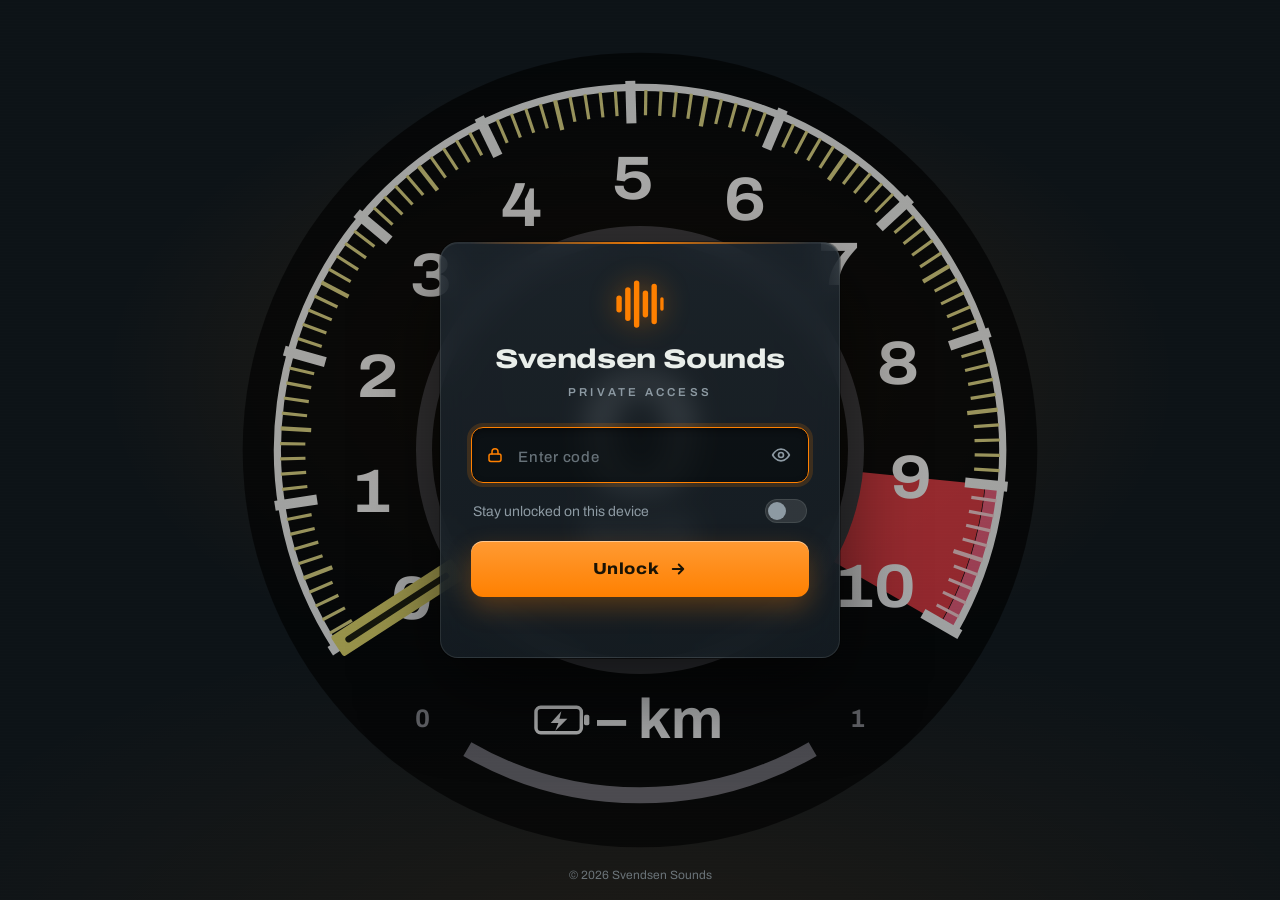
==== commit f645275a: "Add files via upload" ====
--- a/index.html
+++ b/index.html
@@ -9,9 +9,9 @@
   <title>Svendsen Sounds</title>
   <link rel="icon" href="icon.svg" type="image/svg+xml">
   <link rel="preload" href="css/fonts/archivo-latin-wdth.woff2" as="font" type="font/woff2" crossorigin>
-  <link rel="stylesheet" href="css/style.css?v=55">
-
-  <style> :root { --lk-bg:#0d1317; --lk-panel:#161e24; --lk-panel2:#1f2932; --lk-line:rgba(233,238,234,.1); --lk-text:#e9eeea; --lk-muted:#8d9aa3; --lk-brass:#e8b04a; --lk-lit:#f2c978; --lk-red:#e5484d; } @font-face { font-family:"Archivo"; src:url("css/fonts/archivo-latin-wdth.woff2") format("woff2"); font-weight:100 900; font-stretch:62% 125%; font-style:normal; font-display:swap; } html { background:var(--lk-bg); color-scheme:dark; } body.lk { margin:0; min-height:100vh; min-height:100dvh; background:var(--lk-bg); color:var(--lk-text); font-family:"Archivo",system-ui,-apple-system,"Segoe UI",Roboto,Arial,sans-serif; overflow:hidden; } .lk * { box-sizing:border-box; } .lk-stage { position:relative; min-height:100vh; min-height:100dvh; display:grid; place-items:center; padding:24px 16px; background: radial-gradient(60% 50% at 50% 42%, rgba(232,176,74,.13), transparent 70%), radial-gradient(90% 60% at 50% 110%, rgba(232,176,74,.07), transparent 70%), var(--lk-bg); } .lk-stage::after { content:""; position:absolute; inset:0; pointer-events:none; opacity:.5; background:repeating-linear-gradient(0deg, rgba(255,255,255,.012) 0 1px, transparent 1px 3px); } .lk-tach { position:absolute; left:50%; top:50%; width:min(98vw, 98vh, 800px); aspect-ratio:1; transform:translate(-50%,-50%); opacity:.62; pointer-events:none; } .lk-face { fill:#000; } .lk-rim { fill:none; stroke:#f7f7f5; stroke-width:5.4; } .lk-red { fill:#e2353d; } .lk-rededge { fill:none; stroke:#ef5a78; stroke-width:11; } .lk-tick { stroke:#e9df86; stroke-width:2.4; transition:stroke .25s, filter .25s; } .lk-tick.mid { stroke-width:3.2; } .lk-tick.major { stroke:#f7f7f5; stroke-width:7.5; } .lk-tick.red:not(.major) { stroke:#ffd3d6; } .lk-tick.on { filter:drop-shadow(0 0 6px rgba(240,224,106,.9)); stroke:#fff6b0; } .lk-tick.major.on { stroke:#fff; } .lk-num { fill:#fff; font-size:46px; font-weight:700; font-stretch:112%; text-anchor:middle; dominant-baseline:central; } .lk-inner { fill:#000; stroke:#3a3a3f; stroke-width:12; } .lk-needle { transform-origin:300px 300px; transform:rotate(147deg); transition:transform .5s cubic-bezier(.2,.9,.25,1.15); } .lk-needle .nd { fill:#ece06a; } .lk-needle .slit { fill:#1a1a08; } .lk-speed { fill:#fff; font-size:125px; font-weight:700; font-stretch:122%; text-anchor:middle; dominant-baseline:central; } .lk-unit { fill:#fff; font-size:34px; font-weight:700; font-stretch:104%; text-anchor:middle; } .lk-btrack { fill:none; stroke:#6c6a72; stroke-width:12; } .lk-bfill { fill:none; stroke:#f4f4f2; stroke-width:12; } .lk-bend { fill:#8a8a90; font-size:19px; font-weight:700; text-anchor:middle; dominant-baseline:central; } .lk-bicon rect:not(.f), .lk-bicon path:not(.f) { fill:none; stroke:#fff; stroke-width:2.6; } .lk-bicon .f { fill:#fff; stroke:none; } .lk-range { fill:#fff; font-size:42px; font-weight:700; font-stretch:104%; dominant-baseline:central; } .lk-stage.go .lk-needle { transition:transform .85s cubic-bezier(.3,.7,.2,1); } .lk-card { position:relative; z-index:1; width:min(400px, 100%); padding:34px 30px 26px; text-align:center; background:linear-gradient(180deg, rgba(31,41,50,.78), rgba(22,30,36,.88)); -webkit-backdrop-filter:blur(14px); backdrop-filter:blur(14px); border:1px solid var(--lk-line); border-radius:18px; box-shadow:0 30px 80px rgba(0,0,0,.55), 0 0 0 1px rgba(0,0,0,.3), inset 0 1px 0 rgba(255,255,255,.06); animation:lk-in .7s cubic-bezier(.2,.8,.2,1) both; } .lk-card::before { content:""; position:absolute; left:28px; right:28px; top:-1px; height:2px; background:linear-gradient(90deg, transparent, var(--lk-brass), transparent); opacity:.9; border-radius:2px; } .lk-card.shake { animation:lk-shake .45s cubic-bezier(.36,.07,.19,.97); } .lk-card.open { animation:lk-out .5s ease-in forwards; } @keyframes lk-in { from { opacity:0; transform:translateY(16px) scale(.98); } to { opacity:1; transform:none; } } @keyframes lk-out { to { opacity:0; transform:scale(1.04); filter:blur(6px); } } @keyframes lk-shake { 10%,90% { transform:translateX(-2px); } 20%,80% { transform:translateX(4px); } 30%,50%,70% { transform:translateX(-8px); } 40%,60% { transform:translateX(8px); } } .lk-mark { width:54px; height:54px; color:var(--lk-brass); display:block; margin:0 auto 14px; overflow:visible; filter:drop-shadow(0 0 14px rgba(232,176,74,.45)); } .lk-mark rect { transform-box:fill-box; transform-origin:center; animation:lk-eq 1.6s ease-in-out infinite; } .lk-mark rect:nth-child(2) { animation-delay:-.25s; } .lk-mark rect:nth-child(3) { animation-delay:-.5s; } .lk-mark rect:nth-child(4) { animation-delay:-.75s; } .lk-mark rect:nth-child(5) { animation-delay:-1s; } .lk-mark rect:nth-child(6) { animation-delay:-1.25s; } @keyframes lk-eq { 0%,100% { transform:scaleY(1); } 50% { transform:scaleY(.45); } } .lk-name { margin:0; font-size:27px; font-weight:800; font-stretch:125%; letter-spacing:-.015em; line-height:1.1; } .lk-kicker { margin:10px 0 26px; font-size:11.5px; font-weight:600; letter-spacing:.28em; text-transform:uppercase; color:var(--lk-muted); } .lk-field { position:relative; } .lk-field svg.i { position:absolute; left:15px; top:50%; width:18px; height:18px; margin-top:-9px; color:var(--lk-muted); pointer-events:none; transition:color .2s; } .lk-pin { width:100%; height:56px; padding:0 52px 0 46px; font:inherit; font-size:22px; font-weight:600; letter-spacing:.32em; color:var(--lk-text); background:rgba(8,12,15,.7); border:1px solid rgba(233,238,234,.12); border-radius:12px; box-shadow:inset 0 2px 6px rgba(0,0,0,.45); outline:none; transition:border-color .2s, box-shadow .2s; } .lk-pin::placeholder { letter-spacing:.05em; font-size:15px; font-weight:500; color:rgba(141,154,163,.7); } .lk-pin:focus { border-color:var(--lk-brass); box-shadow:inset 0 2px 6px rgba(0,0,0,.45), 0 0 0 4px rgba(232,176,74,.16); } .lk-field:focus-within svg.i { color:var(--lk-brass); } .lk-eye { position:absolute; right:6px; top:50%; width:44px; height:44px; margin-top:-22px; display:grid; place-items:center; color:var(--lk-muted); background:none; border:0; border-radius:10px; cursor:pointer; } .lk-eye:hover { color:var(--lk-text); } .lk-eye svg { width:20px; height:20px; } .lk-opt { display:flex; align-items:center; justify-content:space-between; gap:12px; margin:16px 2px 18px; font-size:14px; color:var(--lk-muted); cursor:pointer; user-select:none; text-align:left; } .lk-opt input { position:absolute; opacity:0; pointer-events:none; } .lk-sw { position:relative; flex:none; width:42px; height:24px; border-radius:99px; background:rgba(233,238,234,.12); border:1px solid rgba(233,238,234,.1); transition:background .2s, border-color .2s; } .lk-sw::after { content:""; position:absolute; top:2px; left:2px; width:18px; height:18px; border-radius:50%; background:var(--lk-muted); transition:transform .22s cubic-bezier(.3,.9,.3,1.2), background .2s; } .lk-opt input:checked + .lk-sw { background:rgba(232,176,74,.25); border-color:rgba(232,176,74,.6); } .lk-opt input:checked + .lk-sw::after { transform:translateX(18px); background:var(--lk-brass); } .lk-opt input:focus-visible + .lk-sw { outline:2px solid var(--lk-brass); outline-offset:3px; } .lk-btn { position:relative; width:100%; height:56px; display:flex; align-items:center; justify-content:center; gap:10px; font:inherit; font-size:16px; font-weight:800; font-stretch:112%; letter-spacing:.04em; color:#1a1305; cursor:pointer; background:linear-gradient(180deg, var(--lk-lit), var(--lk-brass)); border:0; border-radius:12px; overflow:hidden; box-shadow:0 10px 26px rgba(232,176,74,.28), inset 0 1px 0 rgba(255,255,255,.45); transition:transform .12s, box-shadow .2s, filter .2s, opacity .2s; } .lk-btn:hover:not(:disabled) { filter:brightness(1.07); box-shadow:0 12px 32px rgba(232,176,74,.4), inset 0 1px 0 rgba(255,255,255,.45); } .lk-btn:active:not(:disabled) { transform:translateY(1px) scale(.995); } .lk-btn:disabled { opacity:.55; cursor:default; } .lk-btn svg { width:18px; height:18px; transition:transform .2s; } .lk-btn:hover:not(:disabled) svg { transform:translateX(3px); } .lk-btn.busy::after { content:""; position:absolute; inset:0; background:linear-gradient(90deg, transparent, rgba(255,255,255,.45), transparent); transform:translateX(-100%); animation:lk-sheen 1s linear infinite; } @keyframes lk-sheen { to { transform:translateX(100%); } } .lk-msg { min-height:20px; margin:14px 0 0; font-size:13.5px; color:var(--lk-muted); } .lk-msg.bad { color:#ff7b80; } .lk-foot { position:absolute; z-index:1; left:0; right:0; bottom:16px; text-align:center; font-size:12px; color:rgba(141,154,163,.7); } .lk-foot span { display:inline-flex; align-items:center; gap:6px; } @media (max-width:420px) { .lk-card { padding:28px 20px 22px; } .lk-name { font-size:24px; } .lk-foot { display:none; } } @media (max-height:620px) { .lk-foot { display:none; } .lk-kicker { margin-bottom:16px; } .lk-mark { width:40px; height:40px; margin-bottom:8px; } } @media (prefers-reduced-motion:reduce) { .lk-card, .lk-mark rect, .lk-btn.busy::after { animation:none !important; } .lk-needle, .lk-tick { transition:none !important; } } </style>
+  <link rel="stylesheet" href="css/style.css?v=59">
+
+  <style> :root { --lk-bg:#0d1317; --lk-panel:#161e24; --lk-panel2:#1f2932; --lk-line:rgba(233,238,234,.1); --lk-text:#e9eeea; --lk-muted:#8d9aa3; --lk-brass:#FF8000; --lk-lit:#FF9A33; --lk-red:#e5484d; } @font-face { font-family:"Archivo"; src:url("css/fonts/archivo-latin-wdth.woff2") format("woff2"); font-weight:100 900; font-stretch:62% 125%; font-style:normal; font-display:swap; } html { background:var(--lk-bg); color-scheme:dark; } body.lk { margin:0; min-height:100vh; min-height:100dvh; background:var(--lk-bg); color:var(--lk-text); font-family:"Archivo",system-ui,-apple-system,"Segoe UI",Roboto,Arial,sans-serif; overflow:hidden; } .lk * { box-sizing:border-box; } .lk-stage { position:relative; min-height:100vh; min-height:100dvh; display:grid; place-items:center; padding:24px 16px; background: radial-gradient(60% 50% at 50% 42%, rgba(255, 128, 0,.13), transparent 70%), radial-gradient(90% 60% at 50% 110%, rgba(255, 128, 0,.07), transparent 70%), var(--lk-bg); } .lk-stage::after { content:""; position:absolute; inset:0; pointer-events:none; opacity:.5; background:repeating-linear-gradient(0deg, rgba(255,255,255,.012) 0 1px, transparent 1px 3px); } .lk-tach { position:absolute; left:50%; top:50%; width:min(98vw, 98vh, 800px); aspect-ratio:1; transform:translate(-50%,-50%); opacity:.62; pointer-events:none; } .lk-face { fill:#000; } .lk-rim { fill:none; stroke:#f7f7f5; stroke-width:5.4; } .lk-red { fill:#e2353d; } .lk-rededge { fill:none; stroke:#ef5a78; stroke-width:11; } .lk-tick { stroke:#e9df86; stroke-width:2.4; transition:stroke .25s, filter .25s; } .lk-tick.mid { stroke-width:3.2; } .lk-tick.major { stroke:#f7f7f5; stroke-width:7.5; } .lk-tick.red:not(.major) { stroke:#ffd3d6; } .lk-tick.on { filter:drop-shadow(0 0 6px rgba(240,224,106,.9)); stroke:#fff6b0; } .lk-tick.major.on { stroke:#fff; } .lk-num { fill:#fff; font-size:46px; font-weight:700; font-stretch:112%; text-anchor:middle; dominant-baseline:central; } .lk-inner { fill:#000; stroke:#3a3a3f; stroke-width:12; } .lk-needle { transform-origin:300px 300px; transform:rotate(147deg); transition:transform .5s cubic-bezier(.2,.9,.25,1.15); } .lk-needle .nd { fill:#ece06a; } .lk-needle .slit { fill:#1a1a08; } .lk-speed { fill:#fff; font-size:125px; font-weight:700; font-stretch:122%; text-anchor:middle; dominant-baseline:central; } .lk-unit { fill:#fff; font-size:34px; font-weight:700; font-stretch:104%; text-anchor:middle; } .lk-btrack { fill:none; stroke:#6c6a72; stroke-width:12; } .lk-bfill { fill:none; stroke:#f4f4f2; stroke-width:12; } .lk-bend { fill:#8a8a90; font-size:19px; font-weight:700; text-anchor:middle; dominant-baseline:central; } .lk-bicon rect:not(.f), .lk-bicon path:not(.f) { fill:none; stroke:#fff; stroke-width:2.6; } .lk-bicon .f { fill:#fff; stroke:none; } .lk-range { fill:#fff; font-size:42px; font-weight:700; font-stretch:104%; dominant-baseline:central; } .lk-stage.go .lk-needle { transition:transform .85s cubic-bezier(.3,.7,.2,1); } .lk-card { position:relative; z-index:1; width:min(400px, 100%); padding:34px 30px 26px; text-align:center; background:linear-gradient(180deg, rgba(31,41,50,.78), rgba(22,30,36,.88)); -webkit-backdrop-filter:blur(14px); backdrop-filter:blur(14px); border:1px solid var(--lk-line); border-radius:18px; box-shadow:0 30px 80px rgba(0,0,0,.55), 0 0 0 1px rgba(0,0,0,.3), inset 0 1px 0 rgba(255,255,255,.06); animation:lk-in .7s cubic-bezier(.2,.8,.2,1) both; } .lk-card::before { content:""; position:absolute; left:28px; right:28px; top:-1px; height:2px; background:linear-gradient(90deg, transparent, var(--lk-brass), transparent); opacity:.9; border-radius:2px; } .lk-card.shake { animation:lk-shake .45s cubic-bezier(.36,.07,.19,.97); } .lk-card.open { animation:lk-out .5s ease-in forwards; } @keyframes lk-in { from { opacity:0; transform:translateY(16px) scale(.98); } to { opacity:1; transform:none; } } @keyframes lk-out { to { opacity:0; transform:scale(1.04); filter:blur(6px); } } @keyframes lk-shake { 10%,90% { transform:translateX(-2px); } 20%,80% { transform:translateX(4px); } 30%,50%,70% { transform:translateX(-8px); } 40%,60% { transform:translateX(8px); } } .lk-mark { width:54px; height:54px; color:var(--lk-brass); display:block; margin:0 auto 14px; overflow:visible; filter:drop-shadow(0 0 14px rgba(255, 128, 0,.45)); } .lk-mark rect { transform-box:fill-box; transform-origin:center; animation:lk-eq 1.6s ease-in-out infinite; } .lk-mark rect:nth-child(2) { animation-delay:-.25s; } .lk-mark rect:nth-child(3) { animation-delay:-.5s; } .lk-mark rect:nth-child(4) { animation-delay:-.75s; } .lk-mark rect:nth-child(5) { animation-delay:-1s; } .lk-mark rect:nth-child(6) { animation-delay:-1.25s; } @keyframes lk-eq { 0%,100% { transform:scaleY(1); } 50% { transform:scaleY(.45); } } .lk-name { margin:0; font-size:27px; font-weight:800; font-stretch:125%; letter-spacing:-.015em; line-height:1.1; } .lk-kicker { margin:10px 0 26px; font-size:11.5px; font-weight:600; letter-spacing:.28em; text-transform:uppercase; color:var(--lk-muted); } .lk-field { position:relative; } .lk-field svg.i { position:absolute; left:15px; top:50%; width:18px; height:18px; margin-top:-9px; color:var(--lk-muted); pointer-events:none; transition:color .2s; } .lk-pin { width:100%; height:56px; padding:0 52px 0 46px; font:inherit; font-size:22px; font-weight:600; letter-spacing:.32em; color:var(--lk-text); background:rgba(8,12,15,.7); border:1px solid rgba(233,238,234,.12); border-radius:12px; box-shadow:inset 0 2px 6px rgba(0,0,0,.45); outline:none; transition:border-color .2s, box-shadow .2s; } .lk-pin::placeholder { letter-spacing:.05em; font-size:15px; font-weight:500; color:rgba(141,154,163,.7); } .lk-pin:focus { border-color:var(--lk-brass); box-shadow:inset 0 2px 6px rgba(0,0,0,.45), 0 0 0 4px rgba(255, 128, 0,.16); } .lk-field:focus-within svg.i { color:var(--lk-brass); } .lk-eye { position:absolute; right:6px; top:50%; width:44px; height:44px; margin-top:-22px; display:grid; place-items:center; color:var(--lk-muted); background:none; border:0; border-radius:10px; cursor:pointer; } .lk-eye:hover { color:var(--lk-text); } .lk-eye svg { width:20px; height:20px; } .lk-opt { display:flex; align-items:center; justify-content:space-between; gap:12px; margin:16px 2px 18px; font-size:14px; color:var(--lk-muted); cursor:pointer; user-select:none; text-align:left; } .lk-opt input { position:absolute; opacity:0; pointer-events:none; } .lk-sw { position:relative; flex:none; width:42px; height:24px; border-radius:99px; background:rgba(233,238,234,.12); border:1px solid rgba(233,238,234,.1); transition:background .2s, border-color .2s; } .lk-sw::after { content:""; position:absolute; top:2px; left:2px; width:18px; height:18px; border-radius:50%; background:var(--lk-muted); transition:transform .22s cubic-bezier(.3,.9,.3,1.2), background .2s; } .lk-opt input:checked + .lk-sw { background:rgba(255, 128, 0,.25); border-color:rgba(255, 128, 0,.6); } .lk-opt input:checked + .lk-sw::after { transform:translateX(18px); background:var(--lk-brass); } .lk-opt input:focus-visible + .lk-sw { outline:2px solid var(--lk-brass); outline-offset:3px; } .lk-btn { position:relative; width:100%; height:56px; display:flex; align-items:center; justify-content:center; gap:10px; font:inherit; font-size:16px; font-weight:800; font-stretch:112%; letter-spacing:.04em; color:#1a1305; cursor:pointer; background:linear-gradient(180deg, var(--lk-lit), var(--lk-brass)); border:0; border-radius:12px; overflow:hidden; box-shadow:0 10px 26px rgba(255, 128, 0,.28), inset 0 1px 0 rgba(255,255,255,.45); transition:transform .12s, box-shadow .2s, filter .2s, opacity .2s; } .lk-btn:hover:not(:disabled) { filter:brightness(1.07); box-shadow:0 12px 32px rgba(255, 128, 0,.4), inset 0 1px 0 rgba(255,255,255,.45); } .lk-btn:active:not(:disabled) { transform:translateY(1px) scale(.995); } .lk-btn:disabled { opacity:.55; cursor:default; } .lk-btn svg { width:18px; height:18px; transition:transform .2s; } .lk-btn:hover:not(:disabled) svg { transform:translateX(3px); } .lk-btn.busy::after { content:""; position:absolute; inset:0; background:linear-gradient(90deg, transparent, rgba(255,255,255,.45), transparent); transform:translateX(-100%); animation:lk-sheen 1s linear infinite; } @keyframes lk-sheen { to { transform:translateX(100%); } } .lk-msg { min-height:20px; margin:14px 0 0; font-size:13.5px; color:var(--lk-muted); } .lk-msg.bad { color:#ff7b80; } .lk-foot { position:absolute; z-index:1; left:0; right:0; bottom:16px; text-align:center; font-size:12px; color:rgba(141,154,163,.7); } .lk-foot span { display:inline-flex; align-items:center; gap:6px; } @media (max-width:420px) { .lk-card { padding:28px 20px 22px; } .lk-name { font-size:24px; } .lk-foot { display:none; } } @media (max-height:620px) { .lk-foot { display:none; } .lk-kicker { margin-bottom:16px; } .lk-mark { width:40px; height:40px; margin-bottom:8px; } } @media (prefers-reduced-motion:reduce) { .lk-card, .lk-mark rect, .lk-btn.busy::after { animation:none !important; } .lk-needle, .lk-tick { transition:none !important; } } </style>
 </head>
 <body class="lk">
   <div class="lk-stage" id="lkStage">
@@ -52,7 +52,7 @@
     </main>
     <div class="lk-foot"><span>&copy; 2026 Svendsen Sounds</span></div>
   </div>
-  <script type="text/plain" id="vault">bRXGGxMSGCYIcJC4Y3/xKbltuo0+FIjpVu8v816TO7tj0isI4g+qgv+D7iRqT/8iZIjpaPpbE6kQ2tyT8eKMZAtJjn4OGc8m2tOMgB8q2ZaCS6FfRzyEYz0/ltUFCQUbYLpW/WtIEHMCGgRLfmMlELDJ3ZNBKKhWOxM54G7vXS+xNmTwbqj1uNsbqfsC/Zd/NrxtJQUpors5DTdtm/UrG7Z3H8DGjIDI0ByAKWEOcsxniuK7oKuigafeFn73J1FTQ63qadwHq9vxjn22SgFT+7w+cyzLB1xLpOlcDRrv+iWISN11NTBw/5cS1FjpISwPG64jvoaJphQHRaM1AS3J7X8BgevV6Ca7WvPIhk8OwlDJlhDjTLBiMrZ2AR6FGeRZRb/g0c9KBjtD5GB92U2CUIrWqHZlr593d8zKP6u6rLKGTnu9OIf4O0Ycaw/Q31Y5VCB73oe0h9pDStdT3II+mZFF/tTsvHHbAzdYLmzBNWx0z4jpAgWld8syhtlUbNNb0yPvcuqgAWhqzlCb37ljrFJHYFjAs4fn06L2t/pKArXmQYLFp6C+tvM7y2ZMFQ8oTVbPu1x/jxgL7U+NVorCffB1gliz1hHFsX4zkWnIwdLLh9hWVyvynL1J8Yu47tOsTVkWve61yVFMJDQp+UuTcmC2vwdIjrhOtmQNPI+5yElGU10NOBkHNKmARHiLTn8Be/CD8kIjrncM4csWsoSrQlJmthvoernSIQwe6GbojsMYf6ZYA3nH3veYUAMUdIjpCBuayYTZO4MtSonWEJ5/2NMK/BDTR58Z+DKuK/Zou/U3g2PI07VaNWnvSXntwwVSiV/NRy/VPSoUcd4x8RIP/cRNoUXV2WjitqyUrRPSnRH4TB0sTUMTtEtU9NJX92XG8Tsph29kW7nZ4NmW16Z0AkKCPZbCMRrxPHXwO/W/hXGsz6jTkUMZgH6fwtGzkdQZmVoAIi3cKM/FGh1HqI24NdP8I+Bbplpd1uvfY2FDTbiXxej1C/Jh5GfyBi+D+VN50Fij1NmO1uRKxihqDsApugg5Wm7+oVLizLUkCd8h55bxOqcS5JNm/4/kftOpMhVj4e9dW5iMeLrpQyDZpnsge87fHq4xLAJsPKYcvB2eOWaIRWPnHiW/Jk6a637mQVmsh46Fdl8hm8z9D51/okFvxdFuVZgX8X5CCcThXCNoYXLSZLcw+To0qU+EJkwfhOwY0QQoUagijaC8qNFZ4JSswXV0qouB1KLHk+spdnOdpFky9gaubd9SH9N2f8x5At3ztmK1Seo3reXfgq2qbXq05r6x5Xp/5jFkjHpOsikUPcSPTQXv1MP1sUWwONz8Hi96ddfRK3V/PteTE30z6eES4PmhAdctaJUMRGS9/dZkvrYFc9lB0rFHzlPCkDySNYOe3BX0ymc/TQohEU9Px0mmQf8ZNsZEbIENgrJ3bqAaqq4iR6MRosg50ySJ6lp45I4BYloc7VutoSVAfxbXf8vnYMN2VoDlzTtRDruZ9BjLaoJw7S/F5vHRm9zBmTUFbRg61obZM9nmipx6q90DbFttOA4TfFa5elVG3l3WCjlqlNehvDkw+i9Dsmj0+zHKAbGbMu41zKOkExNeoNlL6P5sLu0vyQGuVTin41KbUtFS7JvuBSruInfEed7SA201Usbw4EOFSMj/1a1mUOZsJYxYHPyx6JbTeaQAU0F+YcvSJPVVxuW5cLn2PaoGrbWCA1fAVvvpYkxXloApMidbSsGJvI+QzzQo4PyH1SL8kVS4gOkr+vthocZn3452a/cCACriorqXy8Lxlm1aqVvUXa2S4yJz1Xw2suoYM2kR01C1V3iLrfmv6yiK0hMkw/lyRhNRN3OZHRuO/MMHAGUUcBmNNaELAcPY+54gMRq0npaVJqQG3Q5wY4K+sFv1PHN7bvCtgaTgS2hpw1tTVX/uJ2DnspU61MxcnPaJD98MCz6InzD55lZeFjQ5kvMzcjpcp/LZrKXPCMcmetUlTJrMVP35pFDlOogGhf+fErwaw8y8FMF7aJ41FgJAvw86tOCq1My0W1S3GYziXQHv6HXZ3OyvY7nFgAPScdsGOGgVzbc5aoP7Pr2Q+JVVEUG7DnKpLM7yI+UnR6+jqlC/HQMB7Oyu+eqhCyUKYBMku8e+ec0yOL2iFPav26PtHOmaZCJyNuaYUmxh7cYdKxbZo6bez0V6CeMSIb6OcBHeVmAj2v+x6A/SUQQrcFVKxEczv5v7fdM9dX+zHawuqa9ozDTSuZOK8DkaU8BFeWHRIhanAEa+2bhaUbkg+SXi9YF7GP1cOnM8aRSpUS9lTnu8xtRwBS5yYjZUaRpbonrmqM+T0fPD94quh9JbojjXGzHY6ewPyJhffUWA/AgibGJgXzQ3t6UWYQAU0EBKgSj7iyBi28aT6WsjCWbiIJKQ+SJ5rMoObFxfECMEbVI7l/YhtaeYR6qZQjf/EMxHivFqC7ygxIk35tHTHc5tvXSjGnDgWhwdGk+dqoMNrYheoKrYBWGMD79z2Abw8Nu45NaeGKrpLuyabtb9IE3opu0CfFXA7FC4+zrz6S5rMwZRwtGZjTAG+gguN/[base64]/oP+UCU96vnLcC4r0utJ3hfil6ma/gfs/Etdxk092orWo4UGkT/URYeu96rInCnXL41SpOOs8S9AYkqbQ5dnlz3dK4DDJ6wm/Y9silEJ4BQfinaCCXGQjwD/anvPX/MtYvazUxfFDWp0jm0+QcKYkpZKXm3+JBmrfDEOV7rqIqby3HsISaaRrYGZQCVXH8jePHizc63Lh5/3RDhAGdcqntMA7ZdcJImJKrCMyevUpGPZZWNzZTnsbvnsjVWcFoDqMURnADZEJWBkjW/5ExW37UCtf4rIDw8hBoVZMLvf/YZ6ciMgu18/8Iozp+UNLPGoaIcTINkMZnzTkEHnyJLkStnjtnGUiK0bmyvGI0lOtcQdwlm3LiIpsS9kzuNtJVOEPzV2IsOjf/AvtK5q29QiXN+Lh7g0TSFoyiN+18lhsl2p9V22/61SZE31ZH4z0AWVqw+8nQmsVKoQhr+iYwln58e0AtAFJEOtHwMm9x46QdcWaI1F7CmU8Rl2SEcHR0kuxaApIje2WlWMadEbetVNXge7Q4c1EFTO+nQmRZBKuZtw5DrfdmQLDkE1oQYIPNwhpaoIqTVJfIQNLc55bJ0/FeF4IqyB6UyBWKc6HHHyZnUUqeiqKy6b4lRA8pQ7lKZ8ypaO0BD6/7hyiTDpS9dFM3sE/rndlKG5lXKlO1G2mAJYYj7NqMcAZLBHeyESXfMZ+VSkuUwLIl3zPYXIopukVg/QlidKRY+ZF1Izk8U4HATfO/OG+lwCGWz6KOQjR8Z6wifrKHYI3Os7CrBnOTSE7+5Gu8P8qGOZ/Z5l3dJmLaZ/6UKxEZQfIR5QtOtqfXm+YznzSZiZsd+NDUYSneOgicE9HNFcfY+wb5RUbO33j+8wt8sJIn20kd9GByfeT/oSO7TTIFGzy0GB0CowSvHfnZ8iF7UqrfoEr/FoiXFoTGqade8EgtRinMDFfv5aXjy7rwf3FxqQvCHqLvMj5An1aTnOA0uaLrLwzdh8McvOGBYjM7G1HzxpGLlpnblBzsuSeML0tTPgv6u6poTO3MK4WqT5FTbnIduoA97+EkWKlwbW/QtV2XEgApmJwecAIMzxzBdrhxDlSpsQIz52f8iAxzhsUX+OYSpXOyrUj3dBRdPiIcUrb3VBPk6+XbSnmg7Pg0rQrZ0/6YIA6E794+4xmBOT6NIi35ayhFecmbMmko0/cV1AZyHcDKX4/U41EDA2zA49vDWsJR2Cn42slJrfMV7L5v9sSEV1Vi/jSZ5lbYDbHyB9svAJOwHAtGTovs4zayNYnh4xYaxCJgrGrOZiuypxuW9AFXIdJ8/97K4gTIc8S8VfyP1M9vVAy1UeVK2mAuZ/EW/8fXLSHQtZJsOHuw7xMYZBVvIwzNqpm98vj8ilFW6D77jJTFPblmUQnUWV5Q3slnt0GfKk6thcD/H0Lb2/4YFfSCpjqFE/7Xv2iWVS5OHa7ncAcoa+JsY72JNFq6rNsiVPc+5RtASkKqvfUvcv5jJRVCNgeKEaTudcPSQHjabhRwz/iGblwnSrZsfwtDh/M/CJuuhwuH1RfEGoUa5CR8LgUpsbx6BIyqx/KI0H5QMASYp+f5572btu1MWX8MhvuR8xwv+w5scgL7E1NzQxhsMZKAeAkrv5eS7nT9E2lH8ojoWnF/605AKdnLHDkqf+5cZo6A4Z935yshU5hCzAaAoZpdMuZe7J07Dpnv/QKjSgTSr12LHvMuG7wzry3jCf9zB1WXNeUrIxPs2UWgWvY9n7VgEOtSDNI7EbTuE0Wgb98jrZGF9Z9ViKFHQwI5fKCC+TJoh1wgHipApBSbbzNuBXDt35ISCm8rA2ViaU3r/NdNh7h0WED9ORKV8mur9i4gbxsOE8Kxms2JGMEFxGCGSGdfwTBUZ//8Uj6RxlOfdAjOgcblzMhZ+fZpTNOnB5WoejL0ySLkoxxWRTxcAsGroR4TNxhI1c93Pccx+fUTywoMnje9E33fpJyE66p6XPFi+uZx94AXlAz4VzVUNvNkMO/gkXecke6/tQ68NapUjklDkcE3pZsTTyKeXMXJR1OIUPKvDSW0FNUntnUIJfGxcVLVoVhERB42AJBGBkjMcFfMItBOEDDRuAs0I+AdYSMXCsULX4ENxZIZSf82Zeqpmvr7TJmCbdWFCH8lNMgQ4jTH2OpM/U1V0bXdlHfO0nnJvmfdH36LdUoAoojGd1wAIpER9oi/IFYXHVQ42uYB4B8cMObFAXchQHmRYXvxBtSPePdYpqs6iK874PEHb5G8VHZ0N9r/Oax0S+2cGLJdgw0kzAsVc1He72F4oWT/ATMC3OGyInrSqL7+WkoEe1j/GAaSrapW31STYNc3MZM4Edzab+agJyc5OgzUEHTBHWQmSvYPzQ/jaeVU1VCbWYpYH3eTGuzZl0cJNKTEzWv+wBWozGQOa/aFnRgx+iULd+/kYWpAepko0K7Tq1TLS47SC0zDqC6FdasWn6aGSU6gN7H5BWznw4AaNpkV7MoQndVALYXI4SvpZ55viUZd7YIDc4oHXTtCde5qr48rzoM6sNldtAWpIFARaDoFO1keCqOVdurDUWtONPlVS9GtZTo91IRGbxoWLrZQd/j22qcJ17479QCtbZvAJJmJGfvG/SIPOEmGA2rm7MquDN13gxmCRAofQrD0MOHp2iUIA2xUntFUegh303z6wjWlKJkvAaTOeymAuBqO29G6MOmgDqDa2QPqVURVFqpc2ZVeITwlFVbieD0I4xQyQtTc37G8EGu7pa1ud1aupJuBAc7Y28m/MDtRHXjNsJcMqA6568UI//evoPhMCfQcIvXyPmegBz694vPHm2iN2+ahOvfNVS9Edg8T46d+ePi8JDi3pzILOmIi45GLU/[base64]/XoXP3o+duZ0+bCFdIMeVFU2Qyk70yaU2LptoUOmda1UN25PkCH+Be58UOCV/lplcjChJbedbzmkGXYPZ+wK1bnkWtyVQWduE7GLwEazAELCrsMeQFspE+B5kA8qjdG/SFbL7tqtQ78xqsJ0PnYmOleHHYGAxc9dokpqvD+UdUIEQV1f1iLZ3+kWImOTKiT/btcjBdBRJGZ7TUO1crBn8+yvPAyjR79hyjbBBbHhY3kiowNYdIV6C6UfvNBT0N6EjWwC0e4rUisXTfmiDCWm6kwYIrmm6DWhLMQHSBOFCK44RaOYU0+p+MaA0LiDpVXNnQucBlMJsDAj1cftpiFagdgU/SJipKZQJ1yePe4AjuzgdJtRY9uMBo2OMDgVoU0q/L4GVxqvRnH71lWCmQQG2YvHxa0k4Ns0mHLSKB2GMRO9QgPRqK2HJV/fulSugKW8k/ZjGDKQHpXL/RvE0bXcPFtYST0y8VKU+gejopUH2TUxH9GT8oSCy/bWbIw67xfanAV/+vuVvMAEFxAJMY3ar9x3PlUldcCZg0HbFuotvFGO9JkTq7lQqMcVHAGDtWCmJGK5hZAQvDvNLCLji9yZM6T5J9+/tC74zqgNVvcZtEOPsWzw2q0c5VmvaweZsoB1zS6ypyMVcE77ruTRSp+nHUxWHyv55nHNyq5nEWUQUESsCBEoI2PjA4iG6ykLLTu+BotoonNbiP8ZJXVoZzQlUf4Vrdnr0ztmikJ4QvCBoUsCcrJ/iL+lLU3uzjIb9m3NOHA7eGOLfJCJHcNIt2xV0udM8qbMiNS7jxXL07hv18zyGgKzpXHdSDbMhcArenHOq051jUi9d9Nw7GLW8uHu3f39d0VbwV7O6VTb4HEroE/kKZs97tqSRnAh5mm0AWW7IxvHeZusjkffvIFxT/uVBBElKB+nA8Ok6F5SGDMXf7M9vPNDIho04kSuDr0e7XFhRVKMgq0nawAuw/Tqcby8SL6dwBLvJtHFfYT9crJg0JEy5ZvxnKrknLx8BJdP9fpBqOCXj7QaM91IDTKXlR75mwaBSHcuyZNLIt10DYApCi2GIrIwfogFnlvoCUoNbOVtzHNxYgnMzmxg8fkD97YtT83YCkjtyN6JOf4Y1cMHmXf2z6/0YKwhbOPmRR3msOJTNKXsE3LcogMBRWkn/BEuXAUg+79+NZ9y1CkvaU/xLaJepecNyGWKaIJUc6mss1vkYLf0UfQecChi6A3JXRIupKddajddqhjYHjejdNVDlKoS/deZjyW/amTM4y2LfNR3fhm/UnWFCbUylBgwuc28TihotZsJ+d02lHK2/EbZhsjC9AZ5xhkjDsyu+l8wV/R+Ralf65RM+cV1cTcEH4gUe72OzKcBmX56fnqetV9UdxAN4R+RwyerZV6AQkubHpwPGtR+yZAlyBbLmsZETNjOTkC5iT5gry2SGXkFtkWwQvPgxPusPJrl4zV3hc3xrzbk6YDUlaZWNL6U4CjYO46wfomld1aFKXJ52Y391A3iEK/KmnIydZj0Plh7wEHBienZIbKXBuwpqnRRcReCGobCKYBWZVIL+ESprokWlSP9QEcTngkFngmYRXvoyU4IHFU5Z2kLyZ7ms9UXFxIZ9mIfC2fChguO8qk/rEyBaFjdxFuvgmxe/hJFRZQHxH24vJUsmZrLmsNUDzZHd89QSTThsDbLiXm/YT4PNQc93p+ufv6otn/ubzK+1FbcTP4cloK0aDiBxkRzi8vNTegBgVTKdTd1guyw1l0xddxACWYN/AYqAlhhrE9nP8+vNhGKlo7atpk8yQ2NcEWTLUDpVT+r5M97NNdmkS7DtPnR0LhG99jpcm/YzAZ6Ke/O0cSo0Y6kPmupNFrOU+BxRU3k1PfU7dZxyc2+fh3smkQiS/UAlwdA4YeTbEdTcFFU5dIj5ivmnJeGFXvVu/vED6mvDCO7E+eFABS0xdReqBGqDCOcZrURWQHHjAIZdO+819zpZFdAN2QrlscyY8SfP98xgyRww0bPLY6fhRysA5Gz2QMqvxRxR+luZHzZFDsf75DRy+tJzTnaJPuRCAvbbZUsiZg0oub2Uq8qz5sbhEKZL811qsU5GlvzlAkSGsBtPnGUpC41G/lw+WTW86oM3NWm5WLNLJMYzBqKWc9JvwB9b2yaeug/M/GIeeSfl0NfMp4+gWETVTLoRVsMTuSEs+bIsZsstkVfr6jOpiwSWkbBSBARro0cX94w+SqO1WMGP9bG/KdFONJMuaNd7qtoskQqkjEbsSK/2Ug3us5szzhzpnTBzs454I8f2c9eOQWyaKz0oeNXVXzmc2kEXipz5eaMgh07IahJ4L8d8otyRdx1hEgWI04XwFrKwH9DGhevVU6CNsUKLRGHdoEX/pTy11aXAysjvAlaSK6R0fgVtx0m4jsrwthiyp01njoZ4/W9/0Zy9Vf24z7QOv2ile5GUALve4dhWE7NbVc4gB6MamTkmr2WC7qrGWKyYjn4Q4kpODfshbkyINL5BYShKZEn2RimrRhtYRSx1McLR1aseSNmXTU5PkF1hXQWA4nDOvnqgN4tw2d53KO9veUn27HREHtH2COprdyvc2C2C3C+48L/7YeCuqmb5ge3RewgvCuE5YfHTNMOBOOMLHUX6N+ZH01X05+161WMjvUGHHOR00sq7kWS/nnoUl1bunWZRTWOkyyi58qjNywa9KKh7XGxTYoF1e0981hQBdDRJE7SLydkrDkI7w/EbqZ2nUlYFafOYgYNIgarc5ECY/KtiJ7au68XTtvaL9TJwfOc17+sQzhN9Phv84lfe784R+WLEoPLr7IMN86VX/ODgx2LP8hTlV8Oy5Wqk2nXiRyZkEt5+9UHGNAwTz3ZEpgZTbSl4ZQMhyxHSjLcJi2bLptfkOX4Q5UPe2iwfVmIWKdqSmUG5F/TPsNPyL5qNYH0CUUnRIMnNiNCaOtgK035HZFKQJaEjurrxYu3/LJbpWwCBiJ3lEt62pgR7eApcX5jFUvdKwhGHj1u6YTu8ss2a2OrhU8GzZJRBcdLaLb/+akCR7m6expx6qF0j+LE0Gl1EvCBw/sf7AZaX4KCCJu9FcLTXvL3DHEpDz0Moru1/usKvut0OkXTI7Wp+TTNduFHXPcKmABeQNIoh6R/6RanfCH1PvG32uhaYyx+T0Ys65OMnR4+5R/a8JjdIT6vQdC3USc7d5vbeVMBiv7+nRe/MVHkgg4fcQY6ylyuzhp8IIn8bAxQJDu7AOJ+MNZ6HD2sqtPtEFzCloWnEoFVe4dPd/pMviSVpsNNipnulNQgm/xUyX4IJ0AjlaGspo0Cgq/pZnKO3kpJdGrJaLYw+2gcpd8raXE+4hH8YWsVvidrE8K47qlcbckNToiVGy9Pe4zqfgivyaND/cuyY6sJfYZHlVYNOtq4Dr/dJ/bom+ksA0YT/IjLNggKOynsMLzsw+p9Qw7Qd0FzfUXQyd7yi51IxidUT/uP2CS4UbCzGpZecWGo8VgoXmLLLnk5ZUvmAVj7dNfrbkP/776kqYY22omYkkwGCyqQ2X4c/QzuKrodYpotq3/P6Kx/oCI4IAZQlukJlAR7Bov90GS8Qw4rZYd1QBCwh2jwXlpqMtmMA57aV/A3S0a2ukbWiflrv+mmmPPKigPYXbPscYoJiG/959VJISDOJknQmDDMSmPStaE20ZITNBExwp8QIWGihtYmxOkJ1ePidNHO8plB38UBEEId/wLbovrH4syzbuouXJHNjcRSYK29YY6KoUn4wXDKnMvlkIT4bt7KWobZ8WTMclg7AzdFNrnh44DCBqG7/bI7vbJX8zXep3zcXq9QWOvewYpSrv9i+JcDzhJ3BePyZHvzlc9a1dCvM8iEWqDQr9dNSVA1zpc5hCHEtSdjTUS3UnZ3gk37QQLSas5fKoTvnCzlZlP15gN70ObDYkjePQgAUT7+Eqf2mpoi8/6+PGz57tNjaCS8mEO6xjVAUzxyFYna+0v+NMBSCFYRdOyuhqYgMwN2rxrTx3ZA/c+Hq05GsWhTMXxgCukO5tI/9U+3tTA1VfyUfllfgL3fsOgQkD9kLacl74veXhecK/kXMqjuEsPY2cTbRXerncPcl3aHn7pG2r3sPmjVE/[base64]/KK+/EJvKYJraJ42JfTyOH656wRsXt+YzmYUsyD8GOlXt8WO28LJbsUyyccE4MR6BPCkPX9btb+N7GVAaSO7Ty7/RERNM5G57Qn40+yRw8vmmakXGTlJjSdDn7cJu+S3Ztfyllp4TJHKzuaKIXtm/DP1/6hSLx3dG42ikjS9sOYgfmraACz5BIf8gcSAfJ8NVdbx/dem9Re0OK9050pfU2bylnsZwAzxvUP2kHkFCgWQ59gBUk+/v3hmBmgCVgynSVyggi+8RjnRDfARVLASLWxA4GaGGqXn364YaPOQb2UINZP5hYY+sx+71p2jGDzcUCy1NT9wmajnyfuTKl5l1CQwTleE7rgF6innSZpopOnkT4KprqNubndEAH1beiccG4ELHRjZbD+SMQOYzPDjV4cB52DF6/KCdh6e+zhcDX2ZDWSBIuYB/V8P4uempo0j7Tzy1pHgTGSVKzqtHtzRU2mBRI2wI20dbbP3W5BRXnMbN2NCi5yuT4ttaU9MQpVKnJ83Jr3KObMynd73SrzTS4Dww2ouu2xWXick+QjxGJRcUpb+1mJoR1/yQrodTukQCvFLbuKpyEdW3cUp+SIrL/CPCJEIPAhMsky7p+V0ZuBr6MO4KUfi6CIa7aj9A607kNPcUNrQ3pSByVnlTlKZb+INFoNBr9SwTRJ50MXLgq6U/chNT5fwd/fAzxfQ3lxed+QPE8rX4q+vn7prQpCk1SK+UNSdUsVHTmyx0lbNN/X0frD5Q4FRjf5s/5ChML23W+0G9/q6sbOnm4oMnK+dOxj8UqnAMQ+ullgPJfhvviemtw6JERKkIbAjJttXChMCk5m3ctDeQfLly4SS9OC+GT3W3wFw5RmkBfbpSP0xQRJ3pDQjvQE0N5sVziIz/kPNMIv4hpr0TLhyW3QWJKqBLtCIvZWLCcPKPxpO9YLenLIDY8qcgvY8vYsSfjk1qYC0nqBM+lvsTZNnhLrBGyFsz7Gecg2WZO5/zAsmIrcA8hM5tlMo9OpNnHdqTCLHwFM9baHEb+4nch9ZQh5cFlVQ0gWLxO6kAbvCHCyhyDgBa0mDGRCuEDZwY7RzczTQkPd/v2Hb5uGg0qYtB2z0Mc4SkXdqBq7Fok+NKXw0Ij64irPKp2HNoJ7cFSJRG3u1uzsZ69UTI/bDlb6IRF2WkrigBsTYV1CTKisL4bqiHSK4XrPo+O6/kozXBARlLgaUBkFaeK9CxMrAcvX+UEPdGSOMqhEQdz4QZa3YwSbOn5Pp+h5MPZLgkkPWd92jpSPdXJqpTFHdfZ/+/c/1JLKVPmiT/DO+/SjBU9ZmIbx7Te1ADhmrIILdvZ4Q60LaRWIFRlMklPMsSjzFMvzZIWbMBuBs7gUXZzsW3wQVQYF6pD0NB9D/U93MggHQunrqTnJnwCVi/yazupJptNWQheV4qpHpCwFnI6OuJr3t23bGJBjuvZCc9D5yQF7UcU5qykosh4M4KHhlzUIMVKM7OfnuE7FirMuxGAkaqX76qob7P95YNRJVKJeT/bfaBEn2mfnXqxUWixNYuVbBnrxE2ZyiDRSLiCu2UzSXRhYytIQT8yV9fflX95z6t96ca6lTS6isNFvoTVT+68O2bWL7I7lrtqrJZOSEwHpbNPjPfvUM3Jz0Du8Pw1bODd6RV/Bi/[base64]/je6SrDpg7VMZGRsZMy0AOlqj+MbcFWZhq/Cqz/R2qv5zzvbWuktcTOJje/n7fU2dhRWi7v0Y+B656fYwASNp1VYAvPYBO75PONv12ovOpaN7pnfcG7k4BNp4FmINMmd0tqcGvcTWo/n0GWcQFNkJevEoeXbRQg5k1KUKU/S2QjcbgfJc30seMUEgfYo2LG9GPSokV9ER46ylKE14VjqI+1NY/l+1ZlAcPhXRo6PRD0iie1SVwAvhN00N4vhcWXv2rwmelN519mQ/S3xXgFEQzkB8L6ERUaEekBc65YSUuIXkfRQt5Y+PJgZYmf7exzJtMny/b3eDqC2QF5tjG4dgUdnYLL5ntHcPeCos2Zo2jlk1ycc2OBQjoM35AcDngd4dyill7Jt8O4k37ktEpOluOAwlVmbV6cLXmH/dL3x2jyLL8LDB88x1Q3kohZkP0pfy5dk+2ZZs+JZ9FSTeI/DceN0sR63d7V5dii8aJV1IlHZAmooLyWsv8x+62+MMwtFNTlST6qsPvvGCM7UAZ74sK3ddruHIXSEHIldN61C4nYSFtgbs/sgdEi++f6M155EJAziMjfob/13klsol1Mvt7My98T0ru/Nqp6oZNuVdwSeGBEAwSM9eDV+nk4vbKcfjNJNWHSRbqifVEbObi9tGUVE7BWl74/kVtfjbxwJVs5tUlJpLJlCzOCEiVeIrRdDEnf87sm2Zef+Q/feTCaevKyNBLG0NjPeoiYIPKca85LSI3f/7A/ysjUqBlXGgWPEFpusckjGdS6IfJtmm/QtLQkkwf1USLf14lEJ5F0D+/AJE20Flu/vLAYxjEcDhgLTSlghCZkzE+EL9ZxuT84ZolB/pRHLj1HL+UwAMqFlKowAcBiETkcoufABQxUQbQ5oW/rQJHgrYd+vE8WoNTNOVPthjyKRXlPHONuPy4yOhNRZdigD3njsiS9VYw4ZVyw/ZrsRcbMMkaWqqUvMHu5BWVUHRWOMsEr5nbbgSdrROm51CI7z7ywsifS5A5EYmPat7ZVWLqHFDi+vzG5DsN+ynVpMaLvTPdx2L+NNjvKEBHM3T2hsSeU13KMafm8bZvPfDA90rVpk3DwFvdzP+rLp6ciqSqfI9IrD56aqTHo0ANMI69+9JKzgAV9MFPuXpZ/yt1pAnPxrk0Ik2GPSVPOmJZCq7EiofxSnY4rIU7zslqozCadAhvXbXcVJSDvHUchEjeV8f/Y27uIhRiSHtKCpAp9LkwoWNTfIDqlkDSYtFxcpxUBAtZEk73CRgPsGJYcg2TK7rWEaMWzXvAG27uOnsyvHZmsUtbOnmykbqpV6VMHuYCYNAAWmxljfmoL+MzVRnV07lTkMgEcHERm0LIF4WJ1HsxTSgDnvZ5PNpv4LNydAB4PxacVcFgSf//5fjdohd9/AqTvKPb4Sa0kJMwuNoZ9U6STsS0X0mpIEzs9nR0ZG72Q+V/ZnFp0IwqJbPz9Migb2MsEwoWde/EZ2FFz4Hy9vUZK5Ec6ParJ3VCHps/OUTI9zYttjvliAnt5lxwmtWMU7eK2CaIJgIHs5YoPph5p/gLLPcpc5pBHwjalcUwfThqFuvmBQH5qTkS2gz2FKm/SepVPAWIbykN61XZIxh7BJffaqv5GHdpWHNuUgMVBCnP6lZSs3kHizWcPaxqGpR2ssRvzFonnzqeWcjEqngdFQB037La+Vo9g7t6ZcYrvLWOgyZtu2Ew5LHvcEOISClzWtW5IVT2aWxPxOE1+tM/lwDP0xEA3EACAZ+eCLWvwnN1WQE20MQMslxFrxm0Ix2hvC6dlMdUZMX6hd5NPLUrZWJcSwQRQGUsqOeppjDl6I4bccgt6RM2q9TXCG60QSinKw948joW1otGktS24k7VbGA1tcTnN0pmcDPFqKeNXR2kZG71uy9fjFBTayy3y9PjsC9DhYoag1fcoHC/jz2F67AqUZJjzp4oB/[base64]/WCFoMhlWLAL5FyEBAFV2zFxbORR4O197cAMb/8yQZvRNg5qDAC18lQZarFXbmkNJo6rtAAbnCFS6xe96kmVaILsJoVIFj/VF/6lH15ePdS/iBwCGnT4gxEZmtLeawW2TT/[base64]/fYX4OG8enhL16bIPZ4WPYaPnFbGQ/eHLwX5ORVmDaGPeYqfYlj71lgUo2Wt7d/mM5xLQZYxU7UvIKAgpLDhx90xGQEPnoUjStmVBzT+S9rwKdXxkl/[base64]/iQzxibaxoZeu06kBYAzc7B2meDMSh9K6xeoi8NtTT/etVU3pPxO3ZW/z2pquI/SxR0vSxT6Bj80aCwFTe6m4MiKNNbQBcilgk1/a1OfpdlGEJUqKPIznt+eKdDRgApTc64fEmV9zy4tYLKOOPZiFZBRJ4Keq1BCfMoxaK9wIMPNOT0XTiqwbuaGNgwpoX/vjIWpb3fg5g/u13J0O08eL7gcCKGKcKFVPesr8qDpPaETnl4BfqZaDlivbNNlb5nyA/cqZUbAauOcMLdlrgOZMQXHucYBX1MP8w1g7t1ztBRAA2B25bXBM9mZTg20DMyFsO4fSYsulT9zk5hQ5PJIjrsP8TniUr8P9h0f77wzcy+t3ZSejZgyNGJB1+4IxFyUk1AlShHw0F33cJdvWcuPWeN1tXZi3/K52J9JnTMTjEJ5oq7jI3iZ7gEMBlgj/yHML0KY6Qt2/[base64]/E3fbGAotvOYuKtp9LOK6K4WW5s8DEy+YIH2lkBXdRp1Nw7DxuVlOVKqTDG998jLpVgWM4+taTlRFDJo1VeSEnJ8MHZ0bEFCOuonRu+4x0X9/EWy06ZV+Ggg/JKFpWxCwMa4FJoaDXWLlMRzrJYRlrT9Y3m0xnXIdtnhSb5RCz6PbcCJhLj/IGTrVlL9bP+RZVP5W8EqmFuntPWLzTBXsXn/9EDIRkGVCiRU+I4N5oKYI5+hb+zQz+ynb/lKbAl5/mUEgzE63Z3+/fAkipdm0Be37PmlCmurxg1bu3x4n6TtHY1eUXMXtIBjvtOH2NAq+AvC+L+EyYXo1/rcGIgCTppWsiDDX5FV2sqpoqYXsMWUMQrnJ7yA+LGTAevYG5SzNuVMHZL4cFBJgu4MCTUPsyBTURRQdPapskQ4xhA9FxVG6VNbZGdrSCHDeLrkKikw58VdzqiPB6EwZPF/kylUPfsPH9L7msruG9azVd3Ivtq/4a4tAtnCFTef/Fe+CXvRONktm7QfQy6t3E1x2z4+PHH2/YBDWcmlvJaVJWzoZoLBGnuLPnsu6xmsHCeOqG65pppLoc9PMm1eOzxFY+iVBmscuQalrY0O0tFDGK5svGrSgtMHrFufF9i6uGZPR8JCSq1bj1ObbXAUGD1Dxe9AK49GNc7UODftqXayKbTPub4ckTqG46clS56Mbq/AQ1+NNEooxIeQgydw/vRoGoggG6lb/fFcrnRfvEQQEOLn0x9D8+OPE67VFbnT/i5gr40tWhF8S+YS6ppSXXA+vj8kLEZyBxt9WDdzUFmIPWz6QCSQxzLWklfd+zgaoydc7PnJVjPrBhT0lNAgRqy7zavxGmHfXrFTsFEB3eKMoQGZgF11qTqM/PQ3vQy8CkgVe/uRd0jjAIyld3/q2+7Cgsh4WFcRXk3mlE4S0KbT02pQ8qHWEuISkU7V2KEHAgPKJifid95f/[base64]/KqoLUJoS/R/Kn54xYMjUvZWrPLjF0DKl6EUUtbgEnKcFIMMGCjK4605ThIm2ZVfqjkOivVrraJyRab6MN11WbGY3lcfc508m22ZGsvtwrp97sRzXW4c4HBXwDWs5uAifN4U/kkFbqs7X1RrzBMdngawexiniLhK4CbhoJdQ5yJ0Z0OmSzY8GysLn+MmyWyQZXETifOm1cZMeR3OaylR6A9KqJOqB9fZfknxMf0nyqVx52ZZ2rUDAfpVNOoL+0DJOL0TnaRNw0tAMPIcDycnCDN+eS5HBbdDRfZoXvDohh0S0xlz4cUWsb7t3Ir0bQ8tR4/t+Gsj6oVi8NLL1tleBNNJBrULVAXsysms1ewTb0zWvZ85JjenRfW45hfu0Bp1tTA1OtuxHoepjFiFZPPxGC2ZrJ7TPNZuXOaHCLgtkIU3BPSK9lIiTHgbZCptYORqVJBZj/F8VVjLRPPX3lbX7exe9H7EX/luKCZmQULKLcVjanIy/[base64]/ZDsP6YQzrNT/myUdzAsOV4FW4nytJBdiu8lG0vzmKfhFgRRrQAgcMJlhjQXhGKcxJvWRkhCavDcxV8XqojG/UDTiS5t4BF7Sh+SHZq3V/vdalEK/[base64]/wwsCZPgoTKiOjlwSyDyLhgGZcGCbL54GTOMI9z77bkdDibZgq3gk2s3InDgsRElpNM9yTCCtILff3BZiLFT6BjFbrVx9pVjPNBciNcDdvALI9VYBxg1fTsvSruLtUBGS+WQgCzRDj7Wl7CMRbRRZZH0OkK5wZivWUwZGVYZ6EXdu0Dbb4+u48KgPDI6CpRqRE6/Z01q6mVCGPvxOYD0h4fukC9VUALh+PfvV8Lm6znHQg7fQkXc5Ln6aO9OrhWU959h1OJ3i7e+CAudEE0aQWxVyZ8ziUC+bi0imxzX/zeW+v3jc9/y10vPi8S6aAC4ReSL6h0XkzwcFnk//g673UHWQXNkaIRu8KArseeBjei3h88PLfSNunFvSxDxSn/7Do6V/NiIZPaFl3yBpGBmBZvZhi/q2qmO2t7CnXJ7cv26vEeNsidkIC3X7Q/7hg5AwES/agS+xVKNsyUeXpoqiC07TD71DW81lYuMGqe12u1jl8/[base64]/8O9rZNtoCqn1OEjow14uRA1DzT0DWfxJkfqJRaN7zDcX+aiygIcBxmbvksN0VexCQNyRVomP9DgCDcikgIJ6VQJFjyvqIky3jOKwjhzmJCT03PYKUO/ifJ8i8qzVkpYyCPLMNmaRSWS0iooqSpPUvux8LPbTe2nEvN9sVfeCH4Mu5wmynlGqQfxc/4UVT/kJ9x6vB1y81SwjFwQzk9jS1q9eESU48k5rxjU6ud95B2XXH0TEj45m1fUVZLORxBOmu+KHXKTS/8qDuCoa9K8S9KAZTtlYkMdke2fhR82M8UfQKCYdZDZMT53EUlwylzat6KX/4NxJmGfPGhHFcg1nFRWEoot4GGkR1gGt1/hWTf385quAiCBOTlUodSwg2g22WIhhTBU9dJyURwqdVQ5LBxVhupPoepa1pZDtKOrYDKNb48kT3lEXuX7lFdtCf088SuokSEE+Z5BfsRFCryPV9axGFO+UXYXdr0lksDfTFx7Rmg1nMG0/YobpH5voP+mwACoMalYocxX0Dyko7k4bPGSrL0/QNn/XgZ1+EGG1PUd3rCiSfkFgqUZ+sjWrMmVlVleWAJePD+HWE//BiFsznIXReKtlCS891djQe/hpqWm6SvBFPFETVbyt+wj8Idw/A1cpWhf9okVHLGFUIl+Bqu3xCQimubtnPeWLRRIiExrVwDJwFUdfYVkcv8g51B84PVE8p1V/et2nzSZoWDh3n9PuNnPPh0QeYzSKdpinpJttr6T2owao+hI7AD4spydOw6BSTSu5i6PTfyxJDQO9fN2T4FMiiz1coh3pAuERYIgFKGMsNQbNO+c9Olrl0oRdSuw9r+E34QxFYwQh49Dav/iBcVzjVE7X484o4wZ9W2oQ5ywGttPBDYTZHzmAEXf2Rxs5GTX1xFoRmK/d+WL9w3zXiI2nG76s3g5UitCAERdz/UehJH59Uw0gG4mqfeRSWCREvrKm0sWJr34NSMtDS75DUPiH6euIiWk5+ZqJHI+fIY+LomwdO6Cj7PAqZu3ITSa5EfzNHGttm21sFqf/N1z03P8drQBnChQyjUBu1Rd3dvqpqwL4UE4VO6JmQWpH4C0s+xyyy0MaTbaslYF/ZUb1cDjuKN9SWHcpv1+XJrIHjCZiwed7xF7a4smynrYqJfVeVzOc8eChvNs+X+RfUGSNDXdDAwaPZGEVu8YujPQC9+INHKMYVXhgvU871O4S+sDpLa2SxyGfv7j7wIfixLEP2n87HXV25ygh9VW1hfjtn93CetNsqp2ubKDIZmyuPudOk17Nm/ZgQoo65x4TEzrl2dVTu2Ax7lEjxZB9ZLB3gH5/[base64]/SsHoiLIemyRFmcH/9DlJMSF3xmpN2qADbHBgE5mjkjmtXt6VY9JnPcQVw7YDpcjeNFBPs4GAu/rAlIjTStUrJxKmlqTi6TXc9Jeny9NUkqx01x0rCUkmJGe01/8ecAfIaI+/aF2EZGhdWzl7+73R1836dvAeMoiC8XG/VmUxtjNf7MtbZinlnWtaVfUVHts+wbsdG1a/0OAfVfxulaI7dVIg+g3eka0xZyuRGlxqUxJ4D9jY+yq+e3/bc4Cs8K9Et9VLYR8jXObadqbL9NjSXpOHdIIYImjLGmbHXP0RIq1C5gwV/BO9vaACv6mxM9WclR4yqOvaXTINAd2z3TC28aWX6P9Rzt8QhuUMYEJoM+HJ/GX2xiC6IALQY6rb8dFGQOYoLoHb79z5m6cbnk/ptEvTd4VAXKDhpDxRCAIgCcuHKR1Ww0eNBgEwLM/h3HM0/VVf19VHp5aHUr/XNEdMxhLlyKlYCRil6TSz9EpVQDywC4lWFPIRFRFVzAuv8/bbCtz+8A6jtv5yEU9RYNTXsyqd+gE/jxwyDMEF9YQpsPU9m1eI/VM7xNTEnhdvLgC2MI6oBEHD/yvM/crtPCtF9zQ0dwmLXQM+aR1dwqA40DseauDE0SZdcFOghI2H6Q6sKxTQVqtkFjrcXhuFbBok9kC3rU2EOH9k1jshHFShAuS4EapA9BTr14xdyz/Bb1JBALlCWugotup1sE5GAzObTTToEqxvHhWOP12wdd5Hw43H4bsBrJ9jNYH0SQt+wlH8bVx632j3nCBGueF5HmAWaSDsF/CGfDti/d/m8Qp5AtT3uXwPPF/r6qMhiCaZsrx4eM0FQm4CwpbbJ1t3ZIoGHFedvWWRwB7aD8m3/38f92liLFdxiMricpIUz8EjSfHSpOValCddHtdYqYSIXVxaiAXLBaV9KFSEaU6ziTHIVfADlQPInWe+yLoUIdqUXwBMU5urO8xa+BjjYb0HQWHkeECb+9IdtMDv7AVRmy2RTI+I1TePw+HwskBAZtkR+MY+xGC7+bUok2prY3nE2JEmy3Ef5JUCsExcQT3u/tRqCEurowRzA01nWEB9KDJea20taeEy2t8iT/mcQFehxtulWRINOG8S6UJCimtlqRIXxhR9P0ZVFcVW1+8qu1vl1EHhxcHsoY7gffoaSrYpBeh4nijB92mJxsWzNI/klk16993yPuOzUDhEJ/SoNe/1eApRneLR+MuCK/24D8FR2+bRr3ee35pMHkFSGeiw8DemjlSvhyN73Y0DcLJs35aclhfpJAdrtub2TsMwbJQy8A4J+D7DGVz6th8x7NyiFnDZ30rv7jCFtJM8HmXPdgfdHGjqgyc/lOIP/ynuuWT8YUuXp/[base64]/q8oVQ+CXkX0ENCDG2UVsJNcAFB8n2iD5kVsslL09tw9E2DOpjQ2uYhnlw3F50/8WxA4MRoMNiqwKT5dQu78On0UKFcY/[base64]/BSZxVgAGpivP7GJoWbwF7NpOtSgFWIPOq+UVRoW8vaj0cs2O3ipiRkLo1lE+3xqZSIIRFhWTN9+U/tQ7Os/07li7CUpM4Mzkv9Fu5jHJZjP9hDw9hrnZOS6FdVSOXD6hsgySrWEdgGM7rEZVxouMUrinMKACArzGJD347S0rhXfuNB7uastHFkPPWpW2Yjvzf8n8vRW6gykvfZ6d592wpDEv27ozirffuzCHXVMfJkaatzoAqu+G/[base64]/kAnZT/vWQruzPbF86CyePLdYdBiswfzFDcre/jcFdqFu7hvWNLeeIW7NuRyOOyrcPVXBORObPzQpg/EEBWTlgU4uEhxU9gPTFzbxGlkIUkXpRnAhYWAOVYc9HcWwDR16X4gpt+urNNJWEmwir8sQ+updHtNS/XflxtzIbj7ZIjhkIpSmVCrmnxeWxEKT1DWF+5MzbzFG6h/4PvRYAAnSm7gSoKK7MKCSYZq8ZrJmDzwOhowfq4laJZsY/I5Pd32g7kfO8RTAGRi1SWBmh7OK4m2lIEmkz38aN9VujRfmIGOa/waI/XeAW7G9zLE77oQgmyJlxdEaaHa/B/xA0CPHWADTgjWoWRrhEyN4fUdelM70T6zVODscOgbmqMpvg1rS0yIKvBFpB6EyVR6ieicovV10QBvjbOuIZJTuoOTGC9xI14i711zJ8+/H2LJjalA2+u1PFGjKYGaFhPGtewIQdQfehTgMGjv8ZrGbWocvbihAKrCVu7blD5pfKUQUbONMhpMtvshEN5uogYPwTSjidHLTZFmqmdB/H0HZcP169rAZVALK6tWnnUYsXbJOo1BeVtICh6zOSRedLxsStPtD+c3GsIB2yOR2elDjw5pUcRtZWefBRFKuUigbOTxXWwAguRBvoZHrqyWFInMAnfCsBfZxmLoY/blFf+aY534FYgNhICyq2VeMAqRtQmxnWBWI1/FEwoBYkeLi0/XJeHsc1evgC9Np0QflHSeL5I5euGqlfvzcQSPS8HigoUCakHLg3r9nHbNWfN1Db1uyjN5LAANwTR9lv/EWdR4Wrce9zKSJty/uXL3m7ZQnuAZINnVoosYKuxx7C35X4NFpHSVR+toM5pPhbDIYpL1BRD7TAKUV8Amsz6/2NagWee9xOVuUuBf2lRwZl63Pv2+4eY9khIN6PKotc12CvXHH/aR6I+fNCICFxXFNwBqaCU4wypYIeIKzDC8PtCjs1jVkqrQrJiI8l2Oo0DfL6zrsuZn36OO6I2rd9V7+oW7U5/6nAqT6e1sAs0/V6Zr+pkC0oikfHDwcPrFxgO8QcB/eF0762SlsnHJvSWD9rtFy4/BADMLYFdJXoWTfGQcjiF5UZq3L2K+tnkYXcEjLNVdS3YYy9NXQXaNQq5qEKXdW38MdlTPhBSR6I2TMB7sCxnVRmLHCC6AlS5Qf3hrX/UolSQ2Ug6BDi0nxA88oyoywiynWc3GS58rLvyGqHIUjNebzy/pslL3xaT6/lcMjVOYzLLoYv3ZKAti4RiiByXu8QNVywatt9ojGsnqsQt2DbGPAF3BcdkT3DqEZJlmdQNzVzuPd4aaN5XMYWcTtFtWrf2crS1q7/3SRYiIJNSRuOB8AJPMIKJ8ySiasnK3WXP0y8i2EwoEPWMMh9ku0ZwUtSx/SWKLTk1GEgBBR2Mn+6qXrPQ9e7II1/z8Ry/VAHPFqL+GUxeyy6vpVys0qRhWUNgGIkQhiIpR4W2WcME1SjY5hq76lmYk3kWdtNf2hvbWsdiGGL4UViNodQmsUNCzEWBPgAqVT9FOFTfGC51hVEWxgFq8Ry8KERKBXipCzpSmdD5hX0+13VwimVQiyVtHfeKh0k76EF3CYepTRqeZDYiwJgB4/kbAtdDKgPp1iZA6GIjs3xSCw7AREmHriCiEeMUcMZcRWzYqXpcUJdv9+j3SG6tqKywYN0obFoD51hf7KF9SD/2VZJUOmX57Tbz30GP9MiFOU8nPlE8NilTFgRrxP5YMMW12yn8fWsrnjfUb02fgMPltgvnyMrieFZKEdsYcTS1VlxzbIilX/ilS2W1GHmemJ6z2wcC0pqOmzIG9CuMs8XT54to3D4d8l49B+yPMYcJBzuW2hnPacGeUPq6Ij1PV9Ef9XOl5CjB6HlB3H86aCWxqXjA1iHhASmUkW3tZjzuqg63Ai4Bi+NkyqukAs+Gjc16kdlUYfdGLA23a4R3qYM//P81Dgkuo8Yj0hDKZPdJAaAFqHTGBs9KT8i065tap4qH0i6tj3BG9QrIUnjnlEFXp6yjWTtwCcdD6YMJGEIGgqQuodlT4jZa0XB77JN1Pxn1RLc06SUeISxPPR3wmHGb2ubqG7a8ywWZcma45IQCVK/szut08tJPPh2y0EqFCCD0EImoXj6scd0/rMcA4qZWKXfj2DYjDAl+yKvKmWC5lDBYZsWJn/LgyJuMLiUDj+0rZyFqAx+ExfnI6/CiAf7kR3TOFR0VYLFtekqcf2wQ6EAUSWkA7n3qZ5cXDu/[base64]/hpD4SWFSD2kAKfnR0L3jdAkX8QpKyF/IUEp9BscFWIgAOSC3/+xGb/7aMTQE0ATJ5xxhkO5Ab0nXxHIQQCRKwv1LA71a7OfccKdASY+uiW/WujXLPQVljNowRqoMB/xOFc1d0G4JD7XHdz/CXBA4qt8G3XK80+EtD7bZZqjk+ie3K5vpn9iME2BkYIIKIPlDOWcDVPzL9RY+xTg3stYMnAOwljyiT7o4PDhd5JbI9QwWEMzZKryaTgqFwwXZ5XDyQiURwJb/wzDFfOE2F6jLZmgTp9AwsTPZn9xJgh1euzpRQvGjPEMHpCoF+KuC5UNMzLlj+Li5vbyEk5ktBY9lWjE5CY/b+UmG49MBsroUkhtiWRro+e6YOTshjhURPaELRHlfl2/NGyhG60icMYCpDQlvph2D+fMR0aH7xo1YCdiSJIwliVsz+X5baKVpkdh4KcDAzS+ZzyRBA50qCcJOZLci5Eo3qvxEeRHnfsWTbLOyUbq3hfoQfWlqvj9yCL6Id2Fngr9N4BEyHXBm96/c54WSfKTL0YWcuXubU29sOkGyrsBviguILMtaGUrSHAHSxVuwywcb2Bewhq/wUTY1sjsYVFOFpM9BT89c6o5mj50brUS/CeslCPhzOHpbzkMLjTnGbkUEFBfFsEKYGOtsL2NMVmt48O6xrCsldoLKFRntQ7VQvsQtRTsGbE4uiEEpzx9mleFfNJmjpH00Ymon/DD1MEp52WpIV/zWv7x1lwUBzZ8nv3T4aICRfRorYb9sMydEfxQSbYmM4yYqHeXbwSykPLABZAoqL6B+8jGi7a2LEXbGgpQaGYdKqGbeckTbsJWjs2EVfx/4N2uJD+jio7gd7h5mdluV1x8yZiajxb5GVm94/T9uocqQa/cEhdo4bTFcnywswSH8TbMBzC7f/YjJnaZhSkEcmH4S9e3XgnRtUZ5Qqjlr3e/dj5S6igZZQ8wB3i9SsCBhyaqad7J8Pp9kpx/FGbNMl3bPj5jOUQWsvgXPQtQmYwcXKoeXTc7ir2xv5SzaQTRwC7k1qKdNyyBYbNfFjYbMoO4pbjsKtx6S+TLKi/0L8mM8fKoasVN6HUhlvyyqDnd7xWNZLzk3jPyRIWGa4kt/9G1/hVRWkBFxWJJzM+8C8tkbWkBigd2aGrzysvepi+pe6e6B9IKMTi+3ec1rbdfbM02f/TAoFnumLBwdf2/X5U60VGZoEFFxrg/9xiN0LKu4c8y96pplH9IeghtcOOuAS52nhgn7wML2iArMmkeFTBTF5sABVlMRYvEUHgqegoViSwgv+/KpLiFzvECrBvOmwxH4odtxD7rvNvDaVk7cjA1n+u05z4R/TUA+XWSN4/6xsoBFCdJV+X4tmpYLSZEtVqsVmdDTpi+aMoZZisBSwbcAl2wgb8VuVB6i1xeJDl17X9U27DWuVmBjTCh95hKfla6TXVkI3b87z5QlCbuyccDYjSFmXT47u9BZZqqwKSMohdgM+DDd7zZtQHRWW2L9mBJmIzK8hmW5fdu8qGivFwG/[base64]/IhvqT/[base64]/VKFBDi2ToBo7h8KyxY6jpeyPGRUEkqa0+sip9C4zdTxVfHsaVeC9Mf/8DDrumZysdXx4hQ2bv2kawP/EcOvptHm6jtRBXmMkJikR2euGNUlmQUTmGRaRw9qjLKyikbaP0Zq6IWxFU0RM0aPDlm8xOOH3CqRIU+TgR/aveGtW+wj2vHISnVjIf1IVuDaw2AM171EDBNp1Kf5Wbj+TTHYvvXIra+acJ3E7W4DO1JAj8V+rtYq/5mQUjFpU3JfSGIE6HxkfLIDSxzfZ5zIUM0+U+Q/i6eS6+k3TLzqsz4Qh07uwRl29yvGclaNJDJ29H/9KKJj2L4vnFV2xcgqzoNbbjpZMYsDzRhzGw3BJV5hY/czIte6CFZXym/AbrQqXvHOt0hXYlvEYs9ezkOrmxwfwtMiomChcZ7lmA/8cMjFbg6lY1idQLOadLOqIn2RmjIeKB/F6gOqJJJblrJA9Ggt1UWMTMgda8ZF89C77QST84oNk8IBPfXLM2a7XIgmVUazefFNF6wB3koVrxRsQeDtSwgA9XXsk1mKaDLQtJ+8UMt/xkDTwsqclrrlrV5U7lPmFmPseFwzYl+8RV8MHa4tKaVETXC9YAUV/pJ8eX99gda6E06vZLZ2HMzyoU7rG0zeeKyZ1xWtNQeuLdj8EbwZus54AOlJr3aHe8k/LqTCa48ZaPncnkRqWKCJxGxSn+7EuevDA5cZyVhkqxmmebGYNt7AxtKEtgVfzaVolMnti+M686BsPsYTDR7Wnqi1dpjAYZula5tTYiPZVA80WZe9UnUGcVCWjlC9B1V5XXWUrDLxfsOnHZoo/qXFwkezBBjdrlHD/tC3HSNei0A8xIg/w3+XqleU/+TKPQ521aSP8TnIBQg+Xxnwh8Qcv1yWHyX2jj92R2ebf69FGNv56hIU0SADZjxE1XtFpr4Ng1cIkNC2eW2esbJuizaV2wkQVBTI8gQ6dOMJZO0fSQdQrkP7Gue2Yoyh1Iy6UaRa22GvKddqH5NL7+5cBMsepBeJb5p8s1C22Cn5StDxd0HN2QgppIQCQfBVynfEUp/F2Mwnn3IqsIOQU5m4zG0YeKcfzCNHO+I1gxlZbjo72TAPawABSUxcFPr5P0H//wQYVc5e7oZ5Fb0V+5+qR7k34OMdGIhsdZ7/TE7ZPrkOqp8qBxyROk3QfzdoSPXNOMyP9zMiYg95IPJVulWDHwZYJN+bMA8bS/gq2xuPR3kEcg4gcespD9JzgbD4Y4K12rD4dyiyNu6AtaMVlx9+NcZVSIm/wAz8nC/xq/[base64]/2fWPlPx45FJBuo7t15OSGx3e9nRZ/4SKjhlDBGUAdKvFGa/OqR2yxVCV9HJvU/iNGxBZA1hON3qN+j6HQjJeTfGQGI4we114lk/YoJsQwHRyl9ybUHyD/YGcZOLl5mCbNppuz5m8Tq1cVQoDJIfno7zT5eCpWmUjyAEVpiOcC/b5rDo81ailQVL5vHFdQYs7xzy6qv3aD5EGkywzY3rZPex0xiHDaDYsF5SrKxcLreEXYEyXdEPJJh5pR+QzBJnyTiVuzPiO7tCg8p6Flt/AInxL1FKIBOMMGndTQCrNwu4/K5zXwqkP2ZrqGkBhIbnXj2QWoZIWBs2TyGiDOODgWb5psF2ava/iGZhFi5JfOEkQK3SvhGz1FKtyOLmhT2oLYalp7NursuwhK5HaFP8Jt6fEZI2Gxh7IPoeM+Nw+wbGjwzlCSnbsH2rfF6DDn47Gp2Z4NqE5wWubajGRtYYNiKqLKzHq6ainkBAh23HgNyglrPW9PlXujUa9Gbu1+C3SMciXl+d/w5vqZKWpeSUpN2Zn5L9Jk6MWUbXf6bqd7/gSd5dAQlTAGQNShlyN1CC9iJKDdjuE1EW/X11NRJzP86uxfY07OICfpBciWnh8gDrt9fLQso42Ot7aCXiVGYVGUXJSoNsCFjleEXiLDpZ69doqL1S8eGpu/tIMhWFKTGEUEB1xWJO2IG37Uf6WvA++bnuIc46houzOT7Ac7YoPnra3iMwIQJdw/CZ2054Hy5S4ATPvWfZ13OzjpQ2cbi2gQ7lAMN3167fDIGcRLWkw/TipB0hOYFIDWIPXhWWxN/2q90m+px/pMQEQXgOWCTJauMYlKNprMSgUG7qMARCv0Ohcohvu3/EPiDBNx/VnOm+wDWVowKxZbMQeW7egUXDKxaDMdN1PZZVmJMYSv1Q/0vLIzSbtad+rBsIw+RtwGh9OWlqOLoJkcE4MtZHMhQRLpl4qaWY0Nl3ok5v5c5F5uVzx0dDNoJO3NLnUroto2wwSwPhCV8BmwAT1053/paEnu3CJMDV4qORbDkAhamLHPRUVJhBy0/bkrJvT3R6SZYp+fzBj5Pk4XB4n5hmIDFh+Ab9fSN5Cj3myalRC2LhKaZKt0z/HCB/nS2O6RkWvKLAhRZJfASPD5tzezZsWYyERjpd4opG/qvY/LJYGYpwqusS+VfbsKYGtWPpHUWrgFl3Q+bBbFxGuFfoYB0ccbHjVHd/HlDh3nsoE5yVPXijJgCDb1Jo0mgZ7o4E/OnRy34U6JcMrSzSgMawtYqAB5bkownlfqfCeqo4j1JmR3q4CZSXa72iiL4bHqNxcLj6VEUf3adnsIgd8HMlv4OEc0IaUYxtuBGfV4bngIvSdEHLuDXmfxFXBfu37XgcwULKr04Jr3MrDTWk6A6ty50RL9+IEQkwjTssFE9HqQcTnMSD1eGI8pwNeT0ci/fBBTvrgrYpUs6RUwa6a6NYFPEnlb3d3YbbQx7na/5Ftd8JPvwCJICIFg1pw+lX3PAH3NNzODKxUrJJhciCuCmRqkQJgZDJ57hV41xwI+a0Ol4uIK84LMynGedTyVdLVtyFOLQNh4NxCLceIKITq0CyTEXayLiwRJRUk6o0MeAiFDovL2IckwIwoYZdkifDPgvypeuA0YFC3EFW16vzjQQc5U4j2N5vHCGrHiICgahd/hyKr10sz37KKoSynilLfrgVszzkjh+ucJOdqEtLu0HIj0ObrV5FhzyYcjzXcLLt8Vsp3N4tA6U0XAxaxqMeUTI/vAy0koLIVdmTMfGch4ENPd4XWGF4dL15sJ35eiSRyUpVu9Ta/VkZQvdRS5SCvvuU4JIofv4bMe1jvXTZekChNj448+vBZigLsgjSnH1f3hzTpgwJRk9n3HZyRPqQYTvbp6qA8YAOog5JsHBhjUI1PPJ0uyAonsy3kS7XiyzmuPcFFC2qWK5HD1gtfnAL64oNKhQhrl4BQyR0EdtZlIYAw/YolUcubL6kiwAtTJcdyQkp8P7MHSDIaGhQHOoADnkaZOsg91YGni8ArtUS6i4cnfIQZgjRo20XmLN311VV7cxoJ3BJ7wW9oDzgQDnPtd9w/J+XNRhJ2Dnyg6eZh6OpGkhEMBaA1AP1oUjChD2ka56KVfjbA0BR56lIyRJ1OU4iypP4VpI1ySi+3ZRCJ235mZUDmV8ISBjDjAZ8GawthqsuqNGH/+v6Cd67ipuhYFfrgsj94hOwaKHQ9dYZuQJgLC94Yu5WNkjtS4PCqN8wh6n64WZ20T7+7OyMK4py7KByLx+YGaB4NE3x14eJafWhIKaYPxNlh8LdvoFQgSO8OCFNOWQYIo1HlGEdUDWk6pvEpY/26K/mPJLabbYWJVDqTGDOvWNbPZNKVmxmqnZYx7HUyu/v/cWpXETKa2RDCaTk6aJDLKJNdG+umroNLCgTDgE0iio49NYmFl/RceHtT1HqAWGBOBLUYfhgVYWUwdssltSgex5i2VyeaPLWGsA1nMRc4yUqot+U+aFHrsFV8R3Gz3GxrU7J/oUKN/Ce6Dum2LWrYkBaSNkPLYOEGdtsF/e8zR/fR9DY+wxHbA2NRycBGNySVZNxRWxNAq0IOd+oE5NQ7Ksj/ohSYRP67a/3OAMBMnNaLT6o/OMxNiX6ArGr6bYBwPljAs92c7+71c0DOr4KnHcFjbuEaYeAtbUEDLrVjZFiupg8A6MoGrjSTC7Auz13aZnIauEpmqLMgnDP+FsOH9xNJgtFdfNzv96Tebo5E6vVli7IEsHJP/+n0+pxswo296KYm/gIzMNHi3lZvQG38uFL8wB5lRHZr830Cq70iRd/Wn1nf4nwiBvgb7MJrJBwPbwlXdAntvMI2liytkxZPDGUskw0sK+GFxjEqNUVgmML46YU8/u1bkjctKslZ61pbUsVP+yhpikcJ1q+/1gN4xelfvcWHvQA3Rc3UAQpPYbUPvC1ELzcMThAOsMW3HCN4auEDRccQUhRTlJKP24PXSCdQN6+vPrJR9dYpKonguW+tRiT/A61i39pQTw7WtLGh9vqgrRGtCrKyBb327O91wJm+6EIu+B6VOkBB4fsxRA+mtXBd3FvVn3G5LFLLUC1K0YnlgdrEaPca9Bou2Q+KXtcEFz2uM/[base64]/XUxfqLGtnCEeYZGverHoqk6ajBWWUKXw7p7V/CTf7JCVf2B9xir+PkMuul24Dxnwo3TZHOoD4rtEizpC0E85ASQQkCEcRSAocI0xoYR0KKg6qyVcT1PfP1qroiKf/E81eIvThcrrXRM7HN2SNBCZlcq4QGjuXgTYCWXH3MP6CD1qsAJA2MdmXctVEAYgaAL9ZfcI24t6GoUgcFUfGegosoUSjO8BB1t3AREFI1tcEAqSKVaur4O99sme/iHB8OkP1oIn00VtxcX+Bh5iPRfZIrm91Ov9miK3pGBuUZWSlMQSt16Z3yVPSrysJXbxKNyuUzLyzR+X+IEyOtabWuWKcproh5DCY4FAHNRwzpUxVAWB+B4UTwZHtRyD7leZilqJgaiKTde3rOk4yqkSON1YUAl/AuyKpg5x3vPtDdDwW/I4S1p0aZvB/J1hB6Tw2wRj9WtoHO6mnyEuzdYweoerQKELMIS1FzbQk92+xznCFia1nlfTSc/vAsvlQeB5KWY+0C3lqz0d3nEyT9F6TfKUP6grbV6YkvGgix2TnrK/H7/Mk34KUqH6knV/IdzRdnKl/SO9um+vHAKIZBye5329o9ZGtLg5G0oJ0cEuAOqczKoitcvKngDs+uJLG96ElTdPw1iKmKBEDq89QOXRePeoxwpkYZEawA2rY5vo1NmanSwdpmvqlib0hiZaMaa+S3ECQbNLmHXggnUzk5w6PPwquGXgLFf9xqRgP2I1K1kGEejnjqrGGqKJXndqpaS1KSH/BqcB/1KsLkUosau5MY4AGnXL4FKdRqdn8V57slcFlkFlx1AOUbbEEm1Lm2u3TrQKzt/bypBZhqzyceptR8qbOeGgYLDNCMSJ283TMgJupkLtUwcfjO+8nK9d/[base64]/ejAKvtkFQdPPZc54L0zgnzD4yFvj46vONd9zKs/j69h5sT+yQBTfpCUw/ukecSOmKd8vJdrKLVuDp/ThS5sADE/0KQJoKUnEqpgooMCOKuCCloNb23EDDo4CwQGY5sxZH8hnmEeRRWJjKesz5jPqLAIyLkP2JcibR7W8hmZfx9KX9SqoK84oPJSBWy82n4wwClkEa4LxA7R9sw0jDAEePk1WpkWLnaDczsnwZQjabul5/02uEiIPhXexvnk7VRkEDB05MelaSWF2nuYDd7i/mfre+jdzMFrzM2njJ2HqSl70E4e1jWB18VsMq+GW5vpAknhvELdRaumkX8d2Q8SwMib0nSSplIBok20SOv46luG5nFt4hXSKBij5rnb/3PFwANNWIUUPa14RoTGbxaIQe6+ouTPXjaNgK3HLtbnvlD4riLH6nKvc6UYDflGvPLMj8LwBfOITU0Uhw8fYiWyi6Z90DnlAHMiavzFeA8nRPhTIdodr16nmFFhKqtHGokNuShnFsEni/j/V3f2GV39RTj4pPj3M7YfHOX0LAsLRy+S8OoduDzCPyuRHQ7uiqVXEHi2IcoM26OLHMcXIdDviXz1VxrSb1csrooKif7N2zohAOPDbOHyiQ70lnuOJ1jxoMzayZ2iKzhnWaSwtUM7dsJGSEpFhaoBSy/9PnN9/[base64]/aEGD8X0Yq67lRT96JJEHrjCVZ/oPAapcF9pu7db/WM5tPtoQKLIuiwlc61LpRY6Dr/S/06nne03Uq5lEfjCOJ0Ex2/CXxoG9d7YOGc8XAzcxiLtfNxJISwbl8HIy/LHmwixyyEsrN9NQ7137TmhhO9fSjdkWtB+mka67YnFPe5AjjZXeU61n8JOyYfBEUowi5BoEqX60PRJcVFwoBRfaeDFl3v2mOQKD8lz0VyrhZB6ttLoV45F/UMEnHrmTqvvYkrQc7BKv3PM2qBLWf/7z1oraP4ggxpUj5Zl0GH+zQZwepvjPqnax5prvSSxHbLF5/VgHnmi+nA6g18rQmezLJLY7uhknuHK4jQxdSeKmbkL0oviznxWfOIackQz5P0K/F7iYG0NDIW/3c/Rb8k+lw2fnukFWjqv6A2jWFaMBihhj6nkpawxkva66/IZWHlxJ3Z5yfOKjp/P7i6InIT26Owf8ezFuOnSda/ivUjKDQMXG2mKWWxSDkpBKmotLkBF9K9ZrXefw7TRn9AlV+oVLbwIpqZGQc86Tz4QhBmHXu2f5M2g7QPkKTfupQM1PC3DHrgv/yoCiOyQYGTkUF8g188ndF1Ah2tRgjGfNqdbmgr5ZxN6aJrV/D6YOk+UupIrLK4YQDez7+4gMTwlOjtNzmIYxwOy1MtScVe/EAdFM5vlB7kJ8ksnOQIQxxXZxUkai0PfJZN5CvxBHws+r+se0yVPPZaeYoDUcENekmdKEO4ZFu4FqxrB6/fhpkWzzo85566r3j/at6wNNYzhEuR9FORK4TlK+U75pfsSjk1kpGLw1w42iM/DMQUgdAt2zaBmiqMpxh0rInktMbl6XJO0uQmACpKv+OeF9rQbVshVKMfUzn7w+rAl5NlWC6Hm2kg8Qbe/34YkGQkI1sn9GKyuseXnLnetx9+kSgXTYVffzv9XGGXoptuZIbDln8AmJ8Qqzbs0qhHoGBUhJ1RaXGYCxaNGEmZ06u85JcmgkfLXUe+JpNJSX1aPNKTeulvr8pRCYNgxhFUzZft75esVP7w4CvW2JyBDVEjdD6v3XOFcx8E1WoRBafL6CS5EkH/jHkonKmweB6Xl7Qnmqw3e+F+TfMe5FNzI05DqDpNc4ZER93g673aGsaE1PZH2DPi8yUy8FipvFzY4vwwNdgb9uP/bELWAhEh2be2LTeAPsK+zGpjSYbukGpjB29agtR5DkJDSlR25Fjg8a4KvCoc9usA/oTezLD8MUcj4Vy3gYnz4FTCza4TNDFgHHc9Dkj+aOBElWtbYegFBDYZx1JRrDOjMCOjasFy6Vry15EdnG0rSR8Gz8iYyQ8QMu3HDDNKDaA0tWyQtA/fLyMtfAZ7f2XagoDlsxocJqxcxk7P4absBTCXC2GxobANQNda71xrvL/l0wsvkTSCo6gU8909di/5Lh9BnAoEWcuEFpyY8pP8m59qSshf5XTrYBlTM88cHNFbxo3nBKdkZyK7lcncG5i4B6Hfun1ENYCACz2m3/4xOKfXl96ZtPd5lW6JERg1Okya5GevUoPNaAz7cPos1VN5NpaY9wTLoE/BuG6xXNk28zJtn2UQ+kGEP4EqGdfXx59afSugOPCou8un2h5CBQqkpUecTNxmlUfov3sQ9jxci0e0emtzxOmgIkEe0w9VDPKonDZwUm8iw+UIdWK9/1gfieytMxmNRzgefc1rc6FywhQjzsO8VSW/SNsxVLgTaFpX6jYrQBBxi6dxuCUM4+zHUdOWU2gHKVfpHKCeLdEwbWLdEYHOGZvJovU+I1prPLmkAeMATCWjgXcYon7RJJ9ErNHpaC6PMNFdaBLJkBqMARhQtJOMUE5r7T3aoudD3zHrOMtjSdfPF5FC+m/[base64]/8Z6wIcYK7d6hsRy5C4Qa9WkQ4hR4mqnS+Kn8HtZc7G/FVNSIQVN/Aw9ROdx/wNKdpH4wp1cO1ulqch3k/r10ENZPCH7V4csI0H14IVXnvtllyjtAss9GD7oQmjHjb1OqvHb4mYqTvcM+zDDh4fA27wOsyQysJboek/Ms2DnZ7E9TNVet+WnQyCwlC1pk5EbCMr6dCJsJlunLI48D/6spHD+Iqp3McU1pUkLQfsPbim16NU6xEyq7AmzPUlthDpqfsTWWGC8CoPRnMRPbrv1zp9suEJYalJO5cSG8Ui+o8jBHhMXzcKMk74VN7Bv/aHjX5vKmswusaWjGHQInPJBBN2nnlmiuXoF0l2eQkejQmqysvdKxOkzh++tyZOW//nEIYjefJhUxFK68eMeKw6pda5VuTVEJbVoqj3ZesXzZU/GQtCgQEQ46AIiqRBTA0/dDnDcmQy0Lni8HQWyuFClw+P89t6ZrlF873lB9ADGpgiv1P0cacCS1plIsOwy5y1znyGY2cVtXstWZGT77B/F3QSvN9Okbqk4McihjStqO0Hl/[base64]/Uv5/lvHxbQr21V8YBAgOTY3VbaEzWIGCnqofMKR1tmt2Y8atuEdSUJ8atfHc/pDyhUFPvkqot4dyt9pUBt9gBXFrX8mURtvcsTTTGBXLl4wW6h8t1CBihcM4t18VIfoaA1wsoSDMUO93+rKlQzVzAOrfC45nIqHv0Wo2K+aSw+YW9epXSemlW+cZnLoxlivdJXICtLo5pQvoI5A4LzygQuKAe2u03TchFQC1LGeN8NqAXDt/d4KQjb2VrT5ixNDVAtNnvt3U0P9jcMLx8bodNYAcFcSnEakXuy3qLp1iEppSpnk59Ww1zcuzKrL35IBXR2ucaysRzXtSErRRR4HvT14KddI607yXl6H6lWz8bEdG69k6RRLDmPDP0cY67oAl4q6t9epD2iuOiku+jDCzxAeWajydYZ7w7P5//pZIYRqkoFqVRDkzjYVtkgoD0bZ69lpn0AXfhSC2viKJm02v+rDk97JItla8I2DgpCMYMedCnWj6hkeUfp1SaquWkZ8U37LQwuKJdi2PukDnCQQlGoSphPiTCJDKvg7oK9oQFDs9kKvF+4Dv/sLzZupqNOkmD5WQy2fb+wKLk8eGaIFY83/Jlw6lgelZ2X0nc/msGtEpV39jZGU23/XvZIVDpEwCrWVPmMzcEOie0hatdzkH/UMppipdqeoLD38w+b5BGjxYAgpOms6grzHH0IWcTvKY4vMcYQWHm0XVPCMhHfLkadk7YRQBGRZwBDEVP/1u+z55Qh6FZ44jZ96R1H+JSnTXuh5HUXxhn5sxPrLjsnGXuGmfA1E3eas5MIjlEVthQ8Juw/ONCecxjINQ2dRA4pzCKizw7Y93RqLPG7L5K0wDXk2P6GN8ND/c6Vg9r3FZZNrUYVB5Tny8nYvtb/fCCGIYb9eHfpol53AYWSYWRLqbrSar7JdJk9p3ME5pCQi/8EuHLQ8GH348cRsWyLYH8DfLSgFQbfIHUR703J6TEEWRhRQO1kemfKqfgMW1YXxB7gFtn8dPkb+hHzPVNqOPhG4Hn7G5PCIkQwOb0sD9JtqSJKJr1pyglCr9e3BxZn2kQjPMQ0qt0rMA0LdEav3xy2mSLL4wq10PC3QlGWl/HS2iI1idYhnLR+F3BKWBkOWewo5FH7A7SDjdzTPrwH8zheurB25rx88WE9rVwVnPikNOFMWM04xUcPGo5cPV+QQqB5imtOHveRElg3UWiMY6/cw+trOmLnw+Tvggup2PK6I1sYj79stXCcaH19D6fgjmz95rXSMKqQp/[base64]/Og5oWlTGRinhDycTwbZrOsglNm4W0c7DzN266RDJVz9XAFSU4vnrO3vApth3CaMEueAgO0HzK3EuNNja/mTpxVW6DFzffG9H44j5QeyMmBotUUzeKHZfFHbe5w2mPIAHpvCr9jwksGaxMgpQQ4MtcFwOz1iosxxv0p0xpUt3g4M8mA/mA0SCz4zuIbHmy9FAKI59IqI/IoW9ZLj4irodZzPdajsIrqMs8DNbVyW8bGBSt9kXsYrGC3GwUspIbbffDkYc06eXCMmC8nxHTf5syjehaWpsxIK7SNGkZZwtYw9T18YsmvGT3fZKp7ihKzBWU2fpK0qETfbtOdRX2JmHM7g3T1I4M8zvon4I2M/LLB4VNPimcGwUi0h/NfRUoJhKPgTMmYpH9croa2N+4FxxkWFAelDppOV4+l87yME46xaO/mfgRWTWtP3gjItWrVB79YQNkuXKfRiEW+yVGKJqEK5ae8CMY+bO/8aQSKFMjfQpXHIXv+CGTBUUWmuhpnqqAZTTA+Vr/XVhnwMK2z4zVmhjy/xIAHqcraJQVv0u+rHafXp4G5RczSpb0YYKYF61UgqCr1CbosdCyvWZvp6CcRNN7tTMOYh7tqEBeMBPIOGbgEG5cxHJRAF/ifW2D1p3s5kDf6WXwnJpAre8SvtsJhLHyw0F/vP5YLDlrFkb6pfywduuxKM6JOhYJDfJ/a7Ko+aBHBtJXI7bLmDA011YWq2XFneJcNUs2K5qGgnYKgo7tG7ISkapoYnYPuLe6ZOlWnPXZpUplsCKy2Z/29KymSsh9fkLwxmsiyJlmBm/sXReMxEwUw3mAALvUXM5xn8tvNH3AttKsOEOt0aTYtXmhUHXiIuaJLHFYGFtLp4vyHiozhbDG9Q5R7WPlx8XzYBtaOkTRda92OnWFUIubP886bwR/9eb+BfxGtJnw0nDZaeMM2R2OnSKgwXZJNCL0VBgOITqvHmh/DIjNTJrdwh0G/hw6cQu24Mdpky/a/jXhzKAVCybBvGWmhiBRKP4tqVLiPdt6tE+Mh00lmzv1nx4LsgbNLSDOgdn2f166q/DL5ZEs+qWjfr+LqAGzOfs1uqlIcObDlB2G32b2mJVVS0MzLejT5hlFXFyrS0UGELfzGfyVDifBuSyUlDY/Xwl0KjgjrPcLUvoJ6dyOHH0YVBFCe3wZtnFlr9jsven3JXTwXASa18CZ7ABgwG5Cek90ds4SanAFeRtMWsGkEhJWPCAWMBDoN/iJeZHTkruIs2QmU48TPhP5U+pSNVwx+bKbL8VL4bpuS7KtJSzDw+K9TMwhr5IqyZa0dle5YpSPl+DZHDJh2VtLLpYwRKIGFuVxw0R5GZH1lmlEB1CeqCdzP2/yrdh0BTdzTKCrYmdWr8Za1oEHRIZeMPVcDgXHyJnS2Lq4meY8vc38L0W+0jgarixi01pkXlvi4b2xT8NqxhuNlEUlFspPWgsrApF8YzBwmZIWV/oWaRWJl6jA2/iAecN43z87KmaR1yH7+BxxeLGIEWU7HmyBmlwVvjHXPnAYVnwLHbHTL5XgbQcgG2cj8V9ND4Ac3jPr9ZU0AH35+R3BErkxzKNQx7j650vBn2YQflVBEWtTlR3HbjYOi5ogIwiY0jlxiNKzwq9+5WLl8M8mzoGdWOsDsK4oKCtttNi/+ctkVZnpkzUhQy/kJqV0A7VIV/s8xRSGgB6c9sLWz9Q/dcNnbe5U30ORrc5qNgI9gEt6zujhFOljUdedAH3yx6fxod2aH0nGMsqGEIyljegsLFDeB35DZU/QdNRpF7gXLktXa+QR10oB3HTJV7NvTx07G9wGD6C2GnQXiIyTu9MXH6nuc32hxHBdeyzH1nMluJjeqIWYugZVqeVYBVzwPcAla4wJlvKFBQ9XWA6tOmMZIhIQ0OdmAJGxn5OCrtsFZheg/M5LsC2T1h5t4oXzdFZ28HptRJYNzVFIc5n4x4jxib5Ixbnjt6IZ9J1HADry4B2P8qoYDEzE7AL6MASLKYHnlwZDNBKlo+ipjb5DZEM5b9Jw9THfjDyiTaaLOHLj2TdVGD8n/ZyLbFWCHj9XJB+/8rAr+HQ4rZTZR/M/HnmcdTH3LLvlXg3EW6+gm/vC5q4OurXzGjYcxKI+4V0zzHyBIxDGrRYPP3abBVy7YinJlUTSDLT3dBtiIdhaX6bUu6WgxEHpNwknqOLNHz2f9zrGQ0CvI/v9FoTZWV8kwVkAb5MilftuAR/YeswcBrqIXIJMsZagPQWEdpe06AkPseVlY+Njs82bd/NTNDBAaMDmwmExI9Gm95zgQnQiW/XbdpoNuaX8JKTTkoIHvb3avGo0POXuSmEoRwr4SSkPVDhusrKw5LlprVEm0LtJvAe2rUgmXcortG5ejWZGMgL7ZcKYnrb2jjWgN6n8Gt/AZIrq7nwJiaYLbl1Er/3Q1Id4ik81ZUv/JwVHGMr2KG0ve9h/ayNRVXX5nleHHLC1X4lRrkq0+8VKQY+PyyHDtrNl4sANbJOL5ZBNLPxwNRAzW4G7/hHaGtSDtq3ZVgc4h08tKmgOC8pEgU1inVExqWhZGAnCU5vNpVB6A2j+7JQWakoVpaoTWxaOjBIj44o4CsxDWz7GJKkkqgmt7WXS8NkIN4BgoDJeUNZ28rUSNVgcOPKepEp5nc/DItrIzjdaPa0y+gwLKH++IdWPcG0yN8cn9Z5nQ2QGEjeN3dD3e/L/5PoY6aDsxqFkiH2fVaZUk9e9/KkDKgBG3NDNI0jrV/luz1RpcAzSX0TLZtT4OqzUxQbANQ7uweRe0N63dWPGJicTPOObgqFHwYs1iDEDBKuytceHxAEgPTwqyv1pFhvZ8bJfX3tprzcYOEGE8xm0EKloJrJUacls0XweyOSNTp6EKKrSq5CeKiwhYlxPQgN5fpxzKn4IE3puX95R1nSdj/eRAzoHkRy3VJqQ2tdAai1nrcspRdWSZcXJ7dHVObPl4CUTwlDnGfVhWrcp1SwwMaSrU7/znm21RU0XttPEus7qGV3Aj0c3UKPl60FMcjT/0spDzrjCBROmdnJ8RrccSCv70MLrHVrjdRNy+x66MBybrCoQpc3zCZ9AnKxzYpQWE7z6v1Wz+4gc53AFi1z68mCoPQRq5Mh1lwFwUrEM7bh5pFsg07xGS445NLE4Tl3AEl2flYnJQJX+iIslHFcZx3F/VhZ5o+guM5qcvfducd7oGIEOvRDn9jjASLMKPSpKZ8dezo/Jbx340xx5ys0PrkQ7MD9IuY4vMqm9F1QsF62Yf54K0TWkCZOXPaDcYrMvIAax/wQ0eBfo18vt/e8kspzeYIzAnwovX+sd662Txk8j8SzkCyQoejSYw/TZcAY0M71aYLAmRG4yRWGOza7yxnB5plLRodRZEMZBHWK72jE5hS9yJTL1PShuKoWPvZkoaq6VQRTLQs/wEdU8Zc7bAsh49qiPMccTGgXginrliVOC4XHeipKisAOHbnrYT6u5Hmld8OjF/J35n/z6R1rIja24prtDC1j/hQq8u7ZdZj3bstHmBhtu/zPmJDg8T4PfFxptFWH/lB92EOdpHuGwlURt9DjytdjZ51GPxh73TL80IjsIwADoZn9WAVuXlwyRFQd7eomNiHLKyswqf9oSCPle31tHNgAABR0nOGgUsGmJfDTpBHQxJgJytS3nON5WLqnL/dkeieEX78+0I117IGJMcrfhvBlkljRGXW3OS82vR+EpeFuJXHQLMx3dnJOqUKCIOtWVsF4ojteKJW9MKhx8yJO9FBtXq4Os1HVyYDSWaUvJN60XiZ3ZoqT1q2lRS1Y4cG6G8asMlQMjZgmhu3HNTOgDi62ASIcIdc6Ih82wmZuxL1hfIiIPpu0CKSghKpAtrPIsAG/nSRDtabxJDDeFRcB/6bA8/0bMO3wt0br2oiFgJIgdbKx58gpYwCItfjj9weysAWVQ+xB79Juf/CevFdLqmGZSbSPsndF/BUQNOoUwYpQclaZ3L1keBQiDul6vX7cFaGQYlCX4b9QacpuarWwgEvf9liAKIoToQD6mFG2CpZfcKqkwmmHZFequvxFtSoSYND75w4WLi6PY+LxZ8R5eI4lD2osA4za3Eofv5B1lA57RGaOAmjciBiQv1mhpn39fiO7s5606kcoHkApqhbV1KEy6iQLAFwr4NL/O4bloBRl9SoeoL1p68WCmxhBHjBsasjgV2QIKanjbDYrE0sv7YkJstEPHF0V3seHzVywCdZhMdQbLSPVobUvldy6LZSddZfYl7u4bX1zVRFv95iRevF0WPxdnqfTQB/RU+oXqEoLR8yt8RCxPCw7j5c0QEeVUHsdKpb/[base64]/6FG0wG/gpoTbaPn0Ezsmb37xjup9aexVPhQ/tOmqinS0MjKUFKsmAIvvrUCRc0lSZIwHOQ1kjpDZjZyc0qn0m6DSXYxfDO7/[base64]/lYwx/wPlX2iCOIH44ZEidyOhmdlIlMofHSmWgH8+56F/DaVlyux2f2KT5V4+jYdRo0CytWssM9tpD7dkSc8gR7lRA9rQloP0gyBIF0IsMAXgxDNz7CpGF3AycdsWLb0ujCAVdUkJjVLysXRavr2KIf6HdgPhtiK2EYPnbPn87/sQeqOoh735Hn/1crQAocN6d+uwWwaEawkrkWy5q32rMq5EaZDBM60ySopxdhEEEuEjVLxd+BS5RbggMmsgPwqTkruf8Z5zRwFy6iDurNJ+fbb2v7Ujv5l6Pi7I4S2NY+DdZKq2YVtlqhF67K1ULKckFUI2lcCcP5z/0SsMAADf6UU0uyyaMOkg85dBtkPWuQHhDHtl5D+WVkCJetDP0Yglq4VwjuVLiZIptB7o+0IfwbEMcGwfyr3ny4wFn+IPhR6SbP8IPjMktmt+ohux0sGzXKuvaeJ4TiccvFuEeAFfM0Ple6cxY19etj40m1mF0l+kT8vMm0DispirsKqvLLDKE53/cxFerUfYJNjlHIt016rXSHLUg3TNzW0lxnzb0d768WjhlNdiUzrV2/eXoI2fQAzieSf5qAjaY/[base64]/EpTjyYKpxP2Qty8Cz8OTR7BPKnZUUL6DtjmNxZP6Ye6Qe/TLaB2B3CL8eR6GA62M0bCokoUtQ7sUNFDY8wwLPxRlITZezU2n2QeUFcjxvN4Xotwo2qiOSZpTB5gyBgN9PJxTQpak6/weH1G05ucqx1ImVfaHGj2UA6GVDUVAwM+7L7o4aWac+Ya/abwZcU0INtiLy/[base64]/SuZHBVuUuUg0EUpbvbD3Ls6ABHEam61+l+JZVhTXXXVQ5HXwSoIS42pFIO5BaNTkLyv211yl7cgG+eeQSG2hzOATOtcxrnEhmChA5s/uofxT0V8g/8LVtWSuzzj7KyD8lYr4RikVj/jQ96ouD+J1cCoKlu+Q+/7GKrTNclvhnvLnpUXhAR36M7WmHFMVRN6IEDjiPXh7tZbQ8yWi46BXZOMbHxsoBHJNuZQHM+64K8yqlHb50CdKVDTpd0gbnIwIJWb1znvrk+Rt2HGsFi1aszfKHIEN4OjIHDDDdB5qQigAsNAbaQVIs12XgWXY/5O/[base64]/J1MtWTHIUrElUjF2s2RkRb+1TGFJfc0AhBYvOvwuNb4ZSs4RUNjHjn3mKZOwJUGGwbn3u4dW59v5LZIyJICMIyON2VlGYb27nP3+WEcMpHVOEmH/veGOI+QwTIvrf0v/lDmzUp8Sai3BsIel/XzOP5KKU7sEPPWc3Z5GEtqsvKorqo2a5mwssDaJtDWEilAG6gW4qE5MRYH5iTbyAEvyHUQ8rj6WycUYxVCtUyvu6MMuTCRzXkjinnk0CMvTa/lkCVc3pb50HgerENOpaJh7ux5BEv+CPnlabjP1W2Pcrlujz0W1LFbKDFWc8uXEBqaG7MR6POTCzYdJfUc8+PGavih8UFiUk+U77cSDiCU/HcKkk8gHpthYcxYxbP83h8/Bs3q9e7v+O7en7VqUTiy+3HAIjYoJUzFEPdr2rYFkquzGV29YJXgUJePJnPsJpmZaxwN2ISLc+8Ho8GCKW06pR+atFKcdah94rB1KKeYU5aQN/FoZoPOGX2Ogq+SAaxbDxBAl8MSoH6FUnhw7WCwkhCESeW0vAe95Kzz4gv79TEFxRtpNOx6/pGzCCRQvs8PW1DUrMUK/9xjX1cuMZClWT0EQoJewVFk2vw1g+lMSPM6s6V2CK2pVm/8UKDHw0rS4kPU7roiDBBeKGe4C53tpssmc2YsBfjAClI6Z74jUDbqXtvE7UqLEniXb4OuNS/xghLFgkK2d03G0J6Pvuq5AMF/G0wBAow75zLKFn1wQwoWv8qgkoMvAIPEpgsSSFhEaZGRxxEyeLVEr1CmgGMuhTFZYvisifaRJvWjWyCt+AVBfo7JBOBRvp/OyOpBwCGsdQcWuPbWcR0sobPb43i8MD1iY9FA2vrFTGQ+3UOFVwfOlZNTXygYSI7JxBo/TgB6KbUlWxdZPI0S/IkZVo+22BjV7PqdH69ug4QAo3OfsXPXuTmb3qRBwV0xge2l/YSzrBAjybOVKx83Ty6ozN82EmHwJyTm//SJG9XI2dxkduLBRFxoB2oJFWbGYIP3w7TQqCOhIiJsvgAnRQfVDgC//VSsirH1Ffrzow91jBFmsCQ3U3u96uTaDzLJWGqp1it02rx9gPtHmIw7lV9syu5IvYI2NWtEDZFLOT8DRJrUcpX6Zw9hCnHaeDVZWg49TQH7lThecm878nLGo6ktoNVcomzW/O0iQMSdIXc8wu0LGWTTXPjuZhIPbcWpSy5ZRDdikvSbpUIJ+zaD6b5vnlSD6N7VFHmVRmcDCD1qtdVhvFMgubxbE9VAHkC8bpaD7ladcD7ebW0mPJ9rjaIMyMWoKpaoR2/5Xpzn72XMUXdMM6U6DaPHWU7GjIzdhAk4MPxL3YBcJpQwWqs3+jzkIuhth1j50HKsXFrx2eTw4WArbdSe57dmoeBrBVcbJEU9fBPBynbLb4Gl7h3WkEnjMWfRz1J1zSfML+jIY/IjWf6CEkYWWoM30I8Xsm0mFM5TIkrD1uZ0iKbe9WGhpvIL0gpt8eJYVg1J+tCD5E0e820K4dm0rff0ynMa4jyLtcupB1KqdeOl/oDZrVCjB2NUuWVwLbbWlmquo4rM4u7s9GWdk+YGhTWIOP9v19xeRExY6mb/KmB+JhDVGZnYWs7slYJBKHALvvk8ehueWErwY+Q1RFLodwtifNiTuTOdNBUaDWtdb5hxKAjamHPPsWegcUOzwG6wh4PYRuDGRGX6Y6Gixvnnzf/uJbjPjMnUMvjVSxLmTot0lAoGXF22CNDXxEG04ksMe4ItQjdbF1LUVSj4px0GMYzdqz5c0jhbV9j36gxyl49qVWVvwIe5IB0RwiK/Owhrm8J/UKlgSVoKV+0W/uME3Cd3+yf4iXM1gP/wbbZilq/8+toI1Ecm820PtTjvhtFCzuTng3h0u4LXeqccEH8Xfr+SI8/TAF1W3FRYoy4Pd6ann6u19JK39/XWGHNOOhIXMDsJhUakNJ93L4g4H+EtHDJKuerYhLYXg0zwQMOahAyJYj8jG970qWkr2JSQH2QEeAa9qesHe+rpzNR9IYkTX27dT2bCLkK0qKj2uvvYWJYq+/QH5tfkLQCquXWhORlF55WY0K5aj2DcU9DguQIGnkoN39ErLv44su5H3WatwRG0ngsysOjz0T0fwMGl+Aw1MMIe+T4BCElumojRmPNBUNCJ26jUowJ5NMxY6Y8FmUpommgefNpdsEe0+rg9zSeCzaXwohobVSdk0Bv3HmV9a/hloCoZX9hEfAOELWg0QXOQzmV1Lz95FIm2+StII7L71DCv0fPSJdROzWr4SDfKAIO90OrotEOl2SYeCV/xb6YAsDGKFLlxrUa9kBG+jV4yWnnpzIH3rWJiZZSCxHH+5cDlnwadMxVK9RzAHnjy8IXYIdaDneQz+1KYqSo51n9zIj+kt8fSIbcPmZ9QmxDvJ7wg4jBU2M46WT2yd7+zT/IZVSEbdzZ9DElxZX7aQZnCK7j1TPkDJId76eExel/6avDiOtVsgWAMD8BmPV7Qzk6K/HtPjSEg5u+UbfOmal//qGeCZ7zX4WG8a0pjWaNG8jU9BVq+dLNepUIL7FCW20j8EGgwDu2KszXbMdJkX2XYW6wOyu+cds+vGWtOYl/SgCpjfy8RvH1H14yt4V6ujBvPnkKzkmmwlNIJTeRRZtpXtUQCwDi0DSb3N6AMLHCwWHvw7H1P/RV7+cBBtsSPjofsYhamNAnIere2l3ULZmFO9MGefGSGyDPbzNVwubz9yHh47AEspTzCQQQSWyp8ZhHRw0mGdVlj0P/wD5BAEGmfC0aTpIJkND37QLVy25pYE3r6PBLe/KBWRb31MwgYpOgJ2Rc/eQFiC6N3KsnFVQTGwS5mbQtOVOvoqO1e5rmMzopJ4ZMagM97GWVGYSaLcDqlm01PJ9ydaV/kZAG/a4gnUbom3HvbpglxDw+U2xgrQzYTaaqkc9Z7nANBs/n3F3LSSUQYDtcWj/XJidU6l2iYrFbK/e4hVvDF9n5tXBY+RT6XbOSGlURXd2vUpuHWFIUv/Z0LQqkoDITLk4JlX4TnApiuvFoMrSL2FqNUEtV7FO81X71YYP8TGzaNbtJb9MfUF+nUhuMMf+EfeifanDB8o/OM64hBY7A7akXyQnSo6WyBX6FYIk/F5cPyWGjRaYQm5sRR1Oj6lveGECwnDmxNvZdLN6e26krl/2acw+P82NBqqHuRA2yt/ig00qHvq0pdH3uyVtysZrYMMPP6gmj+wKnz2Iu13Y/J23JS+veLBs9lPeEq0q9RhVwfFUp0AC4dOV/1Q21vF6li5rfoXO17MuQ32F07LYvzLcLViE0i/9uESlwtr0OrB923Qk6xJhIwuWImrldqS6Qq8w+3o9jgjOEQUHsxviWfE9/Bp7jrOnUC2GFJBWOLRQ4ZIIiDf1Gw0weyNwKg0DHSjdPVjnRcIMCTzsdEbwOk5UJ/8j0yQZ6yDTbxBXF3QN4pl1sbMCqmro0sH5btpxj60kz79jSY/+f6oqDnU548TJuL3HKx3j7jyUSRom8NtVv986cDTVrS6rMcvRgrNMFrY3/CKe3ceRrSQuNQ7x2QIUPRiul8eXujA6hjCqa7X/ly07nDGdiTYVkTcpzZLAfQ0YE3U0UghMmgRiYuybrT0chiE99DKyWYJ9mF6TruYPD5il1D0uASUIV4cY8YNpJmjjNVg8P8CbNt5++g/X2Sb9f/l+wd+Dv5keuhOKE+yimc+XmaynHSL7Ks6dONlWhadJf6ASuH743vVBUyIe9LdrfzDD/nKGDz/wzEWj1B4KtzzR25EoEeh+bbWsPubfHi5HHgK8jcsIBL/k/83UKFe//EW/[base64]/cxzyWlhFOxOazIBK8sqo71I9yjqz/uzBUjHUSuvooi/H+cjOvx6sXSC+G9L9nfjCxQHVfevYK9e5tU/qMXRBeuCMPTkh9GKsLnliMFRM7HJQXnXhspoqI7lEghmI+L65IoK1sQYIqCwFhTrs/i/hvSB68elVKc/KZdMjMlR3Sme4JLtaJqEKP1unZO0tc8obIofCD42Wq2CFQtKsMlvvDdsTQ1tArSw3SA2b3LnoLcJocWN80Ik/DMr8chVZo7mE50z0L3cV3M3eEwTrQ9ClQDlpkVkQSDhFJW+gvGjnuIKyz0eKsWr9RdiA3FrwKYE9Q6pN8edxjDqOhX1sFBFeXoNdvR4ejJMCk/KPZsF6bRvzxDRQVOO8xySCQjfCDO5KfU6WR7v8qksQ7C84L5TzCRrw1+8ieR9q51T0JIUuJRCAuRSKDVgAt0oRLJuSFFOc7Wnc03Ys3Nrm3wGY8rcS50qaLRDDSPGqPsb2gRy6SIwjYw/0LDFftQX+Ose3n+OD+u4m9O5GhHvJxlLgfg/jE6wEODeacyv5N0aTNXrRdAlkC2wgJdxvS5+NS743HXgJzLfXpxBhlN3FVgALl//i/cxhdrVOa0Vs9WSuj6ntFdAV6QL6c18MuwvuTQkzYs2t2TtYXsm9BEWMfTUSllBijscRcvywQKinpM5krZ81UWIWBZl6xFtC8MGvmTKXWZx7CzsHZ7JV64LD3vUewsI0/LaQwXUEOhOqGmsoxCl7vF2utw1WMsxzE2G+9sURDoXstUO1RJrnowOPDvAx3XbmpBHydQ1YOAfr2JC2mZfqAUBoiIYLa2PqO48bL4ERxVJwyQ6FJmckKZU3iCbzGhEhdUACUTtGUqkFfyrmdCV4v6w7RkD3sXBBhZIVVvIzSBFg4urTaIZGOB5/wxo+w11toKPFZFuLeXALAV8gRB+EprzBie9RAeovadILI0PKPQXcBGLQEpNhiUzX7h7zjW6Qk7nhbmTccxw5WVw4ef3lCqkOXDa34B2L1SY1kWk70D9iKMKO3qURQB24ToeCwWbdI2SQxxAzSubnyT0AeMgjhN2hrQdsfHE5qtQNt+bu/95tz9CYIFLq6CU+jugEQnS1wvpnI6es7YTjkpDn0LxAe1scHDu3tTgwRtrcJlo2UfEhpWOTTQPdOTlQ0Djo5Wg5MrE/jwgcgr0mMWyb1UbRBK5xk4Tzah71TrLmHgwfVHhaYk7QuyRFJh5BmG8YVLKzqPtLduqx4U+MJm29B83aUL+4qyrs5oVDA+qzp0Ay8KPO3x/dJ4yEtKVa6GzKOxAbw//qYsG41n/Z9UBj4hfkGHjpzNbc8vZVTFDABSAXALXcLZRmGgGzNoTt8bUD/iA2S38EdE3s3AAc5OyiQyUoroyHe3njPr2e/SQvT8CvNb90ke0Iw1agrvRM5g/WHLzi0WNuVFtFnPQvu6z9wcGk2r9JWOepSRO89GWreKV9bBdoXRlA/zc5gArGCKGOikrQjIZrw+Ph1xPYGS3B1R9zLl0Yi+Yq2jxlibXbzkgfRHYipfF4Jh/JqhnOEADWyZ6ZGYWlJw8+c9LnqdNae0d/bb2Glvel61NTo9vN5VmCNstaq51eOFeh6tvCLOQZNbEJ4l86vDvXavRvUnh9kxgHOaCmh2/nfAjizyhFw1I15+e2vypg38r4mI2cfuzwmdCkZAOuWNFjggpk1sfLCufasFrpL5egdK+RonFTNT3JBx+71+tH+KrqVU1UE64ui/Bl20xm5iuH/O3ik2IgT3gc1oSotcGMFvZz/n3mD9xS+KwjE/olMlVW84BpX1SjvCnp7q6GRdueDdOXBC+Fm6tTNDXeMD0lKlPD/ONLLQSKg2Ii+TxmfYRvMtTAUFgEFDLOeOGhdIiKoByBdneNsbyKq1EbH2STIo8xFHiAC9v1JboVh8G0Jt/4Ii80CJ8KOkkUssyOvTnQG6rCWdULVWsaJ5Gp3Ah4ym0l/A1h3sjuKltnp6hBXLBXdzgpqUexu93CJsEqs2Kqpt5CHIPqiiATaXd71rqJNQP6DvtKHkEMvWX66+0jtxldR3R/8Ca9ENUe958ldO10NKE+4ohJuaWYsl8kUHtwybhaU7saulSQ5vZcIqLyYeHzYOrK9SXQFfv5OF6rRtjmriliapCaDsy33PB4dqXAep7s0+BOl34u7oxaG0beQl+iIkgCJ75oh//h/vQgBHMrlOxoGU89326fkh+QbHvkZbu4ft282OvQ3aibSX38gG+OYe/zCTUX7g2CyXUXfNjHXLA+FY7ZmTVGRW6U0Qs8QfD6Nz27Qnf6oixtg/bygnSsnXJKSEezuf/GFylv9MmdMmCKeLGyrCTg80aIQjVPOM7dmdb0aNoDqSvZe0+w1J4SvuxjQDJREMbPM243UyHapVpozMJ7lqjGsFR42fgLwVwPOV7H1iTGPXnefwjfI4XFsIuYY1i30tO2pHJ+zw1wLRf3/y+GoO2d/[base64]/DINraMLEPCNr42w32OnN/JbB1TSZMdhDmt/CVGiIuofvgZ4RoAG7boU7SZcwrjtliOu/rqkOgZ9fGEgdfccBE5fKNhYh7FSiOILnVbuHMuDh34CNsSN/LN9DfKJn8axZAEPevvciYL0PdPyJguS2fXNEqIwQuRCYNSp1mUFXgP2tN3mpfqP1Tv2Nhuw5t6h1doTA8huAnDDXAMgZUPruWJBdzcPspqoBp19wG3UgXDJ05QXyWsWEjOXJpDxdDhSBahqu/qA7FNsEPOAzHFTQ4kpZrI427Y6JE/JbkW/6gS4gpfOktjOPTQUkgLOLTJkD5A4/lhz+bjlYIuvK79TEX3KzI7Y3unp6xXm7n3TGuHnj3HZEboVQnI38PVDJXXul3jiheNIQ4jk6cuSl8+xOk+c+uokdFPv7FCw2AsAdRXlQN/eJjyAV9/I8kRFwFAGQPYR656Qa3eSHS8+Cd5zyorXAPnyfrRP7FgtznG1novXaR9m7X4ZbNRDD6xuaTg9o8/c7dbe9YinMtGlRzLbOdTEuO96pd2Zm04jqXSYQIpWWbFfuQDI0uU94P2qoCBiCi8jUEjr/0NbU5htKwry0iAs8Poskr3R149Y0JdmO0EiadmB/4iGZoweAjo9j8EFKIAQz4iE4L5XkcezBOpIAInFjW9G4SPot4AFLNEDAp27slaOA3mBpPk+h+dTJyNVXhuUgQYfXJk7rOOzcQSngNo3HKkC8ITictf82cYUK7j3XT1L5lHXqmzI9CXneo8IOkybvFz9G+WlbdX4JVn34CCaYeoYOocD+tU86vFgEfEosO1X/A4nJwTzPg2KUnZD6oE8xzt1Bxni9DP0Rey9dItdXrSW6BMersPQQk9ZAzw8wOFH7sQQQFYd0KZ8rP+Q46ya34rmXjeh2V/mJXQ3dclJG6SmINmNFHvteS6wFUczdLGprnUodD7jP5e5ERHLPkgtg+VdxaZeMKd1sTrtaIHrpCYYzaAq4NkaCMzHrE2UIQHUiFLDxqbVG2YOzdKfrvrd62Vui/y/F+B/A2sbPVCKbMIQnVVeHUciVW3sitm/1VufyYqHHKKAbF6MAe1ozi0A5qGHNQhCQoEX4vOcGeGOCoTGCINh+pXCRD0Y8XJIFHF0e69ujqJExGLU/m1lJyP20kkdgh/dT/suANczpO96sxsIIZoXRFOKN7ftYU2JyD01EQ8P5OwfQq3Rru/3C/DOAMUmi4Kzwnh/V8TGA68KK08HO4I/sXcyyNgjRCKvDoRMX68gJUpVCJ7kwgC6DlZ13k3fX8CDads1SPz+Utp/Fe+aJQqSoznKj50RZNs+blDfdENlO/VPZvZhw5UphGVqmu+HUZfZCpgK+VelgHq/missVBpcvr0OQE3+1rNNOIcAHRTu0DWNY8Id8JgUkDXVarFQOL3b8bKxHVVzK7SDepTM8tiQ33K9hagHN6XN3QNvH99KXy69l6q3r5ySoJpzSPg3wE1vKW+06aqs9xhoFSutybBHy4k+hlHZHDpFOSnAWD55dGKPD9UAtU/PLqijVZ0y8o56e7Js8mDS35R9tdS2qM7syUHU5Ll1QNsD1rI/ZRhb5MCssQHsGUlPGomBAR554RevVzowS37JwBjCimQmJq9jCN9P4LnkWn1piXuqKqiO7On/EiQIBE7hUx9qTFo9+58zFRyTgRp/6rqxo3p3g4DkeoMC/iQ2bPVeGCv61ev3h026viE9EVtyCThG+bx7xazathqEnHzKkOdkMw5XjEaO/qNYyKDBkksVQha44GUNGeseRGcGi6MfNfQrWNkElsVHd4XXAhv5zM7s7ZaUyEaQU43KayYfqCzOfnJew0h544tlaIdrrbpOmK6tEL8nKPB/gkR6PEzT3eEC65OTtz8+PJfoNIG51X2EmFOEtcDngXmgrLw4TgkK05ABmBSPgGnZ28TS7NNERzy/A9xqqPUNqdqH5zFr1O7Ji0pFxGvMwwD0tSdt8B/decthOBPGwLamqPLcBKZRnfnRpFe+YqLIsgDciKvsrZHil+cF2yDuHgZsEppF3h/PJFtNRu8SIkmhf0u3i27YhUzwfLzrwvcFJJJ/kkJcSzumiOUcQ5FYwPEEbtjhA52OuipInFjpG7FuxAx4iYixFJEnvHEHw++mm+/aA/GZZYoHBT8resx5LaXovirArRu6didoQddj3XT08UXOHqenqaDCewhrw1DQjPw+QBeuH68X319GfZN6rRRtV3b7Gd0nEPt1yXuLBgXyt+TCkBoClqz5OoV0hEQsvGtKWHpnfOUx2af2m/1XwjfKhFzNRp/M+nEVLmyjoKi3fOpdzIL1yAHqhDeJqb8og8puo3ph3KYH+H26Fef4NuXa+mXuQzag1wjGNIDlmk0+69fH49UrUJiE5L1Efu8ZCwzYSdK2LBJ+t0Fm52y53SlinM+wVGTT7KYlwm7MM0XLPbpiBWij52LXy5XEqApg8Nhy/R6gF5nMPCHrUUxT1HT5gcrVUMTeBeYRscykPMNMKrA05Zb/XN57FSP9F0PIot9oxbZYbOg7uJ9pjghptfyeJNh8JCkGTBD5KvOQ9/Fp7Tzq/5p0B9MGp8DeBRkotS4QQoIHQz61qlssde7Qxi/Pv3C+1/lHVBGQRxDenNvptfFLiH2mM+HFY/KGK3QDxYcVQ+/[base64]/6I29zg1zUijbK61uN4yw1rt8ZLm0ewftB3E76a7qFAnhCv7k9oiDJj5jOnnil6xPvC1T9agVcoVc23hA0WxfBzVkOZQk8/yOHfJfaXqM3G2YY2oc4s8eDjXwCo8o+RNVSBzzs7kPF8Zz+Yusduj8vDPGHYDio+PG1dk/Xh35TxTwDkcOJ8jeVNy64P2VjGFSb32cRbbuXQr3elutuLce2c5Ptd2NaSHTlckyuH1x6Fjs9wirPNtxc4h0nWVZVfktiy5gm/hiKCUd92zjLhjMLzL144xNp/l5YmQIMQCCasLNHstvGWZnvdEGCof+9AXT1a0XNYVAZBlyyKFB51BmJqrhCL1CHFCUDDyBJtyDoG2nBxp/CygXNRnXHQRzrDlYAsyr0CcEZDFtPhUUAF+HSwrWdWTdMDNTAtEtFbZ0awQir7XcrkrCjcRODU7YdfDdqSZkffZ6dUlGpJQic/90wsnjxAo3gZXgg387/FZiMiTB7dPy1/8GuQryGq2END9+xttpSS1AOMFMYike1o4rNn8XTAljlXfvdBRpurUW11Zh8JWLPui7rclLQtT6tjC5pYYJtAKuS1nc1d1bz2K5d8gMBOxkY9/PJTL4laC0Wzx87YAKbDn5KyXkBVwQ1DgxOIZFW7fYoNcUyZPJ74E+b/gWUhz2TLcO+6grF86iCA/tFT7/DuY+/U/yq0WtIrsVtKWLptdiM7K8KCIU90p9tuNrFS2/tUsN3EtuDHQuObTPr0qga6k2hHbf/eoicjCN/[base64]//96JTdblR2nHiu2Z/oGkp4YG5PkSRDLeY4auPCkAATtlwiz26r4B5w7X34yKDdo7VEK2tKGFComcYNTKXYe4fGSPmilGCaJoB0tL9maMbX6Gl3ft5R5yN3uNIyVDVx8D1l4EM712RuMNAWcNPixhsUq5UY2MG3+nqtnGkGw3UlpqIdsDg/MVVKjeDVKTtQTBk42nsBzEWQBsgPlDNV1o2Lb624Qci3bFJBvwfD/gjKpiW318rObqF/3wYmNlU1qxz+hmAF0B2dxm0XQHw+BoFpGsIFfvewmF8C+Xi3vIRI1I6S2lZ9VosX5YG+SGnE0Le/JDpJvGXzWppdgq0iVSI+PZ/nS9FyT71ksVtc48Pe9v3ECbNQOWx323exs2SdYOc+dUakvTpGV9YxMxMAXQTBPIJrUj2X38kEW3Dqt5BdXJTS7sKNg1pWlP9vQUbSjsrC4LPtgEwUVfP6jLr/dhTNU4LdtQ08Ws9GW4u1wqxTE6fP3zuvKinvBTW8WDy/b1ZC5ZLQ+OUPVDooTlQEtAzTfaEpqqV9OoP3tOOjhLre/uM6uEevY4A7bmdFU+rK3UEzcAg4YtxT3kXJ5mhIxHmmcZbQQqUoboEZxvfivYnYvl1bdD7BfxvP8yrnHKofJLVOl/RnMzLCoMcS1zRLjNrxRXnYdXZ3RZVKgP2IZGGb/xbY5UUsFdBe9LUx2FIuReSLwMm/iTN6MZfU2augaPGbDWgHOiItjUzXWZyJD1uUPApt9POHZ52M5stfGE9weLQPQKKzC3ZWBPA7y5RvvrUsQfxWGCus0mAdb1TS4bf8b/UxigjrBpp5/gwXBQFw6VjPmdU2jhGMxxuM307YTr2+0EKN9OSWHUN5e8kMbOo67CYmCNKtwGu3pkvecPdtWmLFhDMLuux+ERvAITXrgH2Fhuyza8DJ6pQtFCSpkouAsTgKeu0ZcXjKiH28vCymcCC5aZ9Y+GwZjCl/qe2y/InTTT91VhTVHsnG4dr0gKSoq4oV8qMaZ1E1mmvQERJIkoLt76UBsh1lB0WwfO4hrNVn10VgS0aR1wCRaa/U++d+tl4+WgkaxMAtvAaR+x7G0B5dQyg0yBwJX5I2yXDCW3IJssPGOIf14DLZVkzcJANSE6F3k9lukIVOZRMUqRyeU/[base64]/BUzgj3OnQsPTepOiL5hqNbeCdSkUZGacKof8StGaApn2lSaL/JphoPVoF0eFsxoT0nU3sa9oP9XlXoS/T/W3NVuSBcQkX5I8L9GGl0fBRZ7/3VVgWbQLOtD1qN3OnO13kq0uMUs3+3zF7yvoCsLiuZaT1ooKFrNRY4y5VLHSyToNer2ZVDtl/z6wkrjr7BmKaiH87RPf9/QMjmxxLLeYZF5i9VNta3/RlGD5Q2wggKipSGZpheDfV4MkDrhYyH1h1n6tQEw43s1qLvuU3F5shWTL4OMlJXmQ0EJPU1vT04XDKP8ZYL9u+JyvjUGbSt2QweROktna64Ym7K4KpF/[base64]/b3pK2pf/J5W2WDXuAz9OIhLRiX9pQ1eFYOkIRgwgS9LmXtxmrrw7bf39yqP96FLTC1RjWE87gz0b5E/9Zpdt7Gcs5DeKfvhjiw75u9PFXy/oJJjbalKzTM1Z99SbusNI2wnhxXUORZg3ljrCmrongjL/cQxgUo6N/62kjCttX9SkKj1yYF9D869XlibkudLsf5wBNL0EEd4Dggmv0LQkoX7kntrMW7DWLj7Aq+8Vwx/e5W4bPl8osnhzPesPvUrpodSqToeQd/ab8/P727b1K643nhph9qFRWjBZ6Y1/9Yk6OpXCDJ3d8e6sUyLdOKzWakKC7j9vIDU9FyA5NMTvrbX6Rhf+0ydR8aRVKDZV3X0NzmA5BrI3jTONHagVxoFksbLqAdO57Q3zvHmZV8YevnI5xmGCAIjl3SarRwbRrxomyNNwsJ2O/mTRJA6FoLxnQ541J+YXziR+m0KojbSHSjS0kuxCN+B2so+jfjFlrJaM98qrJbo09YlLLsE+2iSfPGUs0ayv4trM+//x+u5l9Xlxo0v0KnP4/o9/JBYKjwu2nziqL2zUEzqF/KerjsB3YVDsJSVqk0hVxzZPvImQFo4PlEj1QzgLgrbZGP3KFF5Ubmc3WO/m3ieEJ0ieO/3+ydpLaFa90OWBKW3VtbVXeX6OtLxKAaL7o1gRBuNsf6LNhHDfuj2xkm60oKcnKY/+CzEeWSif2sJlNdvgWpVh1We5diakLWRP7L784OezCqLloyqBYCjbEQV19LMGAFwufIhvG2dbhFrvXAwU/LXZgcy8ZjSbUsPvLxn6Alnr+W6jVgcBe6VXzHg4JCHDe5+zWMzk7g5qewYMYDqVVzK+e/K3WBEyQHS4Qc9miQ22wxIuCgC2+F3EYu23H7AU6qOQfxecl6FIqIcCtZoPbsUQ6gn6iAnua/uXyT0NV+36DsL1+BgY6Ctl2ben4ka+fHnhdhZgucE+8+FAx9eN+BIy7V3RPkEZZUSunTK3vLWv/zYkU+W408DHWaCAUKLWnh8sVa7m9UVaoHSWxP/X1waeIJbZzKtoW8gjyx6zW/[base64]/dPa5pfylA3nSKoctsXUi77P+BmoLvkCpa03aI9+qureXpm+2k0Uik0rfDd+G75XLWiBY6/LdMKaoMvt/hZNbgADZEhhRWmLuLbVJcUwmvmPAqCRJxsSHMzCZdAW0xNvHXsPHh3YJCPNu7kO1FjyZda2+D/a6q9iLXKo9wyOvWjGuUGH2KniX2QBMDojzUs6f6TLv1UA53SzO/xBOeGNkLt6SChFA+kdWgIqiP8ULr9ER2zInaWe1K70UWOThYtvTVBE+WuAFkzOxQUUW74o0OBBb5i521vbr8D1Et06HaLPKOZRU3h0uiWUmWWqFRba1Tmu0mAGh2PLJwFe3JBkNaV3YGkjggJ26V+r7gbUwNMSCVodMZDnRA6dfi1YgsQkKRoVY18O++fR6uf/d8nlqC7Kb6xOeiLM9er42iTCDFkohVyPE7fHVz4FjgpbTIrH8KAj9XkViMHdajNP2lBSZ2sArEuvDP2RkhlW6U+F2jt0KpbDiJ7UA4Xo+CP5pvyVU0o0Olx1rxpUGm96XTc1kPNwBHB/YmdqdCkG5QKAZCfDeYF7Yuo0jBVS4FlbanFwX1D0U19Os6h8YGyRVhtGq70dQ9azpLINX/UDLl3SWl3jlPE88zkcvepWABHeyL+qCT6vBUwtN+kTf+ZdmH6RRFZuhMCMGrrDT8CnMwF2VkWX1npRDjz1pVWc8y+aJXt0j7F2ujz9Xu+5lavfyr+EJpalev3IHFDi72gPWtCGqOG0atPpCO33XS0q6aTd9NxzDLN5DjJxO/7FuSOv102WoxKupKVK/B7JR9F3y9F6IrpIBu4bSZSyfgNaeA3XcDulLAZfYVamy0JunRf23TL2fT7Mt93WQdlRD6oPoB0k1ZU4EpqxGfp7+E7GqhE2l7AXOmR1FcrMkf97NU01SrvwsZgrRWfp8XFdO4AmNhoS/JQtcs8WecgDDJS+N20+yd559CrTX7phQ9m6pCff6R6DZkOB1PJBzG73OWzpv1zTnVJk+QD28D8NbKkcPosivOOccPtdG1UyKjAgxUs0x8T+ifhQw/ktMx0EecFh8hp6rh7K2W2zYPEAtXF23sdf8kcvb6PSjj4SY8VYmTnwakipwi04cwCMmw8QIgkAKyOsoC0KdNmT609sv8P3AIRZBeV4CKqvX2+rkWUZbivOEhOTKcDgUBUswjuOcEKVhqkriGPBriMO10Bka9PATumUJigZiSGAtt7iFus6swjFXH17TC/UP1DIpgL/jLunJePpshFIC8wFh2gEVeh4gRZ0jxJ/UFftGxGIAUOMTbWbz1rcyByktN2DxbqRGQHCMMr/tRhlr5zCiF+tAPZTp95il/TiQU66AT8FU6WofkD484zr3JJvBP+vNOKPH1d2Kx9ppZwMSgARlxQMmHQjyLkR2VoZ4E466sUXGxhJTRVs56Xii8f22tcYFlKhgP4CY+QSr/eGw6YRfOH2jHTkPDoQrcNvtIxGDIGmfWoIw07UYuLm0MH884kjA++YA8MrFAAlCyvjFHKOhxRBYF9Ejf3Y2VYhZPhpVe8qDXaH4mhNQpNPXHpEg3MXm1CMlCp4vHgNj64fK7kTd6tBb167M36LyCy0FS4wOjKPHgMo9Lrrjv/1jUhPQl5hUT1uqM82E/[base64]/pB6nwGldFiNBzj955DONn8it9CS1m3ezUnABZsHQNbEzwwZXa/1DnUPIXDiSXVSuAx8OmO5UoQ67+AAcpGAtut/8wy3EoK1J7iTvOOP6d+NaoxHRgDob0p5F7MFaH/IYHthzKUKKDuPXYkn5R6cSlqxsIoFcEDirUu7slYPuhP0aYGKhkWosJELKU67qcKCbAvwWv7nzuz6N9A2nxGgFREthV/w0GERuJI583KcWg4CunEvuQXboAktB9IgS3JZ+4Ab+Ca1V0NX42v9wD/uzzEU1k8XVq0hsIV82uIQ9I8rmfL9L7SH364b06h9OTdPnT+bwpuxktqM8ynTfPvYYS6Red/amaqFljcOaY1KBwQQLMgIzSVbuBsJdhhbF7c0TR/hoVdoIr23m969JAgM98Gy7yn2oZK1bw+c71VU+J0BdI3YYSWcds/UV58O8Bitowwj74tLemeYHs7v71UOFYp6BjLmbvh5PDJoXyGObTASzwsvWoCPNx7mZLnCvD63cnd1uwO/X2x/C50AA4ViuOj7nlt1pde/6cwyc4vcEOMAiBnxyhroirNHppqrE9hH2vlF1gxbomCt9gBlJYokNpE78tn2yATBOtWX7QsWK4VnCfj486a9JzxZ3ji7D4v3SfNov/8RtPfJCNvZ4l5pchKjiEH/UHe4JUFzITqg6R4gXUwN3wRDYoHf3UpeSKnjz4I9chmIQFe3DfuyK8qWKw8m8vUGQUYyt0W6V5uF9x5h9rkc//sLG+Xza6Sz7ez24d0kM87YPrSsyUTX4dquLpQG3SAQqICAXYRNclRkxnXmpoOZ8LbsDFtS8L/DTDfWv4Qifb1FPnirkvsQEXfvNWRt66IHP0fmOUzD/8LuQetfDSg7i3EYjuFX6/S6OoX7cJh1noAybxJXWPH8BonZjx4Qlbng54/iGKbAjKuS4BHsPSpWP37vK9bg26kz6E57NjwYLHuSBvuY//mtEFbtEOjScf22kWGYf0N+wxZejGMpxLqgazyjvCb2mu4Q8oKdg3T2Bf1z90Q583jZ1Bgp1lDMaoi2IUcFtxmb2LE27XbWBMJDyujI6hVeAt+Mu3VfltKTGoPWtgGR9C+Qruw+WuDRstA1J+lKk5EeNoAgpkZxOUqDr77AK4mXVkuMPo6M34ghkkDhss0ndMe/Nt2ERsejVvkT0kfpqXKA8GPIsVhzgvV85PHL/iI7F8ZWhzgF1CXH40JT4Je3vULDmkXJjTVN//2n17TbWK6KeJZ6fDSuviqLn2zhEsUarKHoQ5dQO5Hdqb9a5VMXIZtKxcVXB0hsz6mETI+1iEgv31Ov38K0iD7UneV/h348AFJO/ZsiaN5OT9+lR0LTpx0ROHK0ULjTa7hmVS60yF37NahvC6lTrVkwHjHqfbx1FL6Rznh6UqeECzX9mBDW7SjpEZA8zs8mWKMO5NAxDc//d/FnEO9uFfvr5/7xWP8USf71mjJUwN8X8gu1PhF9T2Q8Sm7mYsDCIpgjkN8IQU9UHXcXHkmB+Wqt9L0Efb7pIvkSCZhJ/mDJQ6zHfR6Oa/yC4OY/hjF2xHDKlKKrduJyVrrqY/3QLQmxpdckYyjvwSD1EMc/d8pYu5M4hIg7UnHpPakM064Fpjmh/g0YMH+CeRkr3RlOEOU/AvE2Ns3KjG5SiQvG0OFIl6BdVZC9jCvFK7LZhjN5ZvPFmNZ7OgGY8omtxLYFRTwRmfgLzGE9w9dueIm9KsmbjMz08TlBxleVzl3EC7yDEWrKYvzpx2xOJ3UWVcernr+lXd62nkbGx19sWKKktber/xdyb5I5Cm/8/5XUTyntG/Avt402xuwkWGj++juxW2K22F3Jn5UE4+oSyb9UUiGnRPhhRmSGP0SmY1WRpzGRAL70u+nRJwipCoTPFEWhWBLoVR9ir8TOPt1iLSnPOuNvdfp14OJkoAUhuL2ktOJ6X+teMAmvMT0BF2hmXhoVmo4jo0XNbMalfSV1zYekJHO6htruMGE7uw/akh7JpTlvWDu1dL3gGfTpD6CrU0g3GUCIT9KKcFj9xP3ISAa8p10c4Th2fyoaCuRxc4MzAl7yBlRLXlcHaxH/AlkI02M7HMlMywo5UW2Aespr0ify+op3U8GgS2uSzBFH2feAM0qeGxaXEkP1AxRQzrApZIkmVhaFLyGc1XfYGFbml+1hcMmymvL0KFICNQwJCU/VNGkQUvV9R7AQMDUhdtRxwzAbXTKbpzsDHECLbXBKDpukuvt3tUhWju9BbSupQ5OLXPdyUePLJeSvTTY3CjD6A2zqSQLzLsKfJzDSt4yvgV28o4fHREvCeCYNrsFJSy8wCtosuDJ62c6cvEYkCUR6e/y70q283ThcmGNQ7uG8HSpq6BaewhkkbF9tKV+wTwKtaN0fquaitg1BdvE6Szt7vN6EENA4h/0YVF4p9LPtW0gIJDq9atjje0ENWv5nrIF435QEectZMLyXBeuOhmAiVYosLDL9lU2Tix2ocy0gCMPwgkAUeuHEauYs0A1T8zH625CjP8nr9wGFiI6y0Wan5UeKl6bL6eqBv6yOgMTA7LSd9W2oWMZMmTeheZEboIS5+04wggRpdO2NFTLFq/u1HOOpcBicSOGYydjGd/SOpqDJJs8vNcerIFv1yD8nnbxZn+jVpLiReuiyas3SPotVrWQugOJVroa4h5Yr2DnhJY0Kz3sn7020W3kO/mojgMkXmGKLu98LuMTPOgRF4YUL2m6TX/dJZbTqfpdr4k+S9aR/t97rvnbVlObtRKUiUXG/58EcPzX/DiTy7xiSDObD9rNAkXRX8xX9r3LZGTZbZGsWBT1MYpunxlbkrZS68dIQlzzMOaSdAcedRxclct3KWMa/uUzkHj7pKVhVGMt2IVl6DQKq577BH3UiGgYDxr7Q8vCf6oiflTuixBqnDK3wnKp+ATlJ2gSRFdSDkZd6L0DbvIaXA3nOfuIn3OSp+m9jjxmALo7ph9DSKlh/cUDBuTI8SQPWgtiCwWXGaNI5I/oqq5QbZkixYIZI+tNdwL8GaTF8CYiRuCVerOH1jamRTV7RuybUdJul3w590lNBuSCVCBj46eIrlKxDV6MKuU4bdMHmyNzEy27WMyLN83JTTvgakr14HE2WUZ97SK96e0PpTKiSfgTv8LRvH7i9BkAY5LSIRpBgr20WWgJzY00I+4TuQ+G0Quv/z89DhqyPxTeaZc/iHED5hApB6BAUq0v/eHXt/ArYc3fwOEZ/2fw+pQUaLbyg3yNudHjBLaZrVM+F2jpPyDWpN8F1fhcuKhnLi9ELS+/+Qf/Qvoh9Fhb2vnDZbw+FoghL6Fpg8e320hYXcNRC3tVZpNvx3bHt5pON/[base64]/4kCDTXdzrDcxdRgGkhgnePlODypbZgZAOY2xCQIZNbC6/md//HAbBn8iQ2w0QTr+WT0483vojsKvHRc042lVcfNiKUlaI2RHsE7pzGXZBDySOzxmJ9Si7IP4oIvcaGkr8KD0olw/W3EAT5VaylwNY1N6bf0MIbr6hjMhXvpdVQRmRMOoydh7XBYe1Vi9weMnbeH55fz0uHhRiHKdoorCAcBOiXVi9ivFMWzeXEFtzajDc9ffr39VoFEEUlIFCbgkWWbsEochfc+lbHJoMtsxPPlLyKkjPrlEx4vy80ggBxp5ekZFXcgwswaF8lit9XE4LXV70hPkrUk/GJuvLAxVLFfvVCjjzzoKwsUfrE3qaEbMGp3Q6edAi6Bz7aZoldjErCNBJd28KwIJljcfJNTGk+y5Sgoe+hzwcLlgs40FhafRblVdIVX1/UTtfPemm4IoPmvzVSj2rRg5msbLSKq1AavJDecxj3TsW2phzDX+mtqLDmyugbfi2hCDoP75QMhXxPb2TjUc8Ie1DGtluQHxS1PAJBlizUU89R1kg7uVHiad/c4reDrKWPrPtzdiBLZZf5dLhQUXZwXTTKccYFMfPa7Qn3gUxlcoBW98AxiHhArtzMOa33ZU9TiSShY8EYpzNMH3Se75avaHEkzp3hLfSdQRKCNgOyTv2xjqe3WMRU87USljctbXMxhTcudwShTZcGWfKWRH0MndWQlS/gZEPVywZuqSq+jcy3kLaU9kx3C1VR67xEFJk1/1lEbUat1b/tohekqjmm760XIotTiauhIXqZYJMAn4j4QuXDIpzAgUq7hWkI3ypD0fNsJ+d0GGp8Wjfco5ViaSNhe9pmVmyKi9yEpo7d7WH+2AXJkDr9IK1u72VQEcNoAxM/PIAn/5dQYeSOQadid3QiJQWUWRD5WOP0gFzFiqvR1LLA1FokqO5Sw0Qe5I0snPNSj9+OZvpNRIL0GpLcCu3eP81uHrYQDbxDsiW5xwVuqatxvNgPnrarFFCaouGXBpJt6Qec7WD7d8itLdh2xT5yg30DdLRMlif844IAZJichDj0yWKB4/[base64]/WKqbDoCVdNMXsr13c/tR3CuRGAzJ86y0TotGADtccd8j+86TigIYgHsr004pLdzCfceh0FCMotSIc5eb7v4hNyHsfoJtxK+88DJm+Ut8l/QFDNIT1WICZdUpD1emV/H7Q2hscb52aI3tILxRFOIGNpqLdMUobUMnrJgGlUhvxJDicGtG+NFuiy2csMKhA4CN2Yc/2kWN+bPFjks2i07PmkmtvEU7T2thYhBjrCrRpevLGjUVP/[base64]/izea4gyJaXPmJ0QK3TvM9sbuLvqARJmPn6PEwUadYD5Yu9Ok6sLMtGdluPEmIAQlo8agkV4laGALIMuh1vweqq6AcAkOsa8fUOY9SGz9HWRLCCRy7mwLlA1xRbZ6X7YnqzNAJ+Gj2SSmYsOXP39XIHWbH2RAzva2/rz04s+Ga3BHjQ13WYKdztBKvTChsVGyX1d0ezj59M3SO1rybD14UNKFoLFPMFz9rMDP6K2NsOaI1xI0TIEEpdkSeYAvrXWHnc81jpJ5nfiZ3BXV8BATeMeFc1EwJ40MpM2Bf0ehXdyHng4qAZHucAuILmYQSBYMQBXnlvVErrT4uRg1YW1mPgiOGj2YZX05/TkiDaTj+MwGy6RJireDT06ziV8TfgwCtORqV9tIRdP+hTGjC/Bf6e6CNzx5qjvfy81za2MHoXr4Zc9hkpkAnX6h0QMPny8JPl820Bu8Pc4eY3e4wMDmja0Vf3xdS752OimNaWYXhSpJ++JfJ4rJJwP3thk/yuHX3hJKs1LO3Mj53tPcLCjcMtGAWT+e9LFoYKj+o3fnaFXAQXRvwk1kuJo+7axEoqmG0hZZU0OK67rM0Td4aPEsI2VjGs7HXfUAKzGkGcCOzUW5ixcmGUDKiMSHq+jyopF4WsJWLh9D/69MZcZugrD68+717WsNIMefRaGZE/I6h3misAo45U9ZVNItFPsju85+YMEKwoMdZS3FWZBkMhkZfjcuTZYd+bRJ2GpeC7afZ3dZ9AW01EgyWnyB8nVGhBEMjS9JDpeLaK0BtMWlibv8ArDruF48PsdwrcPc3n0GopNUBXmKqixrjLgpnnxjF0q/nErQE2uAabvolZb9QBzUsPTQZEQPAyh5zAte8DcXJUax2xGecJJ/mA+lIXpA4rC53xPvja3dcEdGyvm+fYBU+OgLtoZDK9f/wwTCqSwnW1e7j0zC6m4EePs2Tx1v06bjR8lWqLnpJ/j7sGyMDRJixb3/[base64]/M6qXMvgM8iu3N6SF2Ubt2omnmvWTKMjmibS6q4b4FE0xYOotSBStnrQVk2It7WQy3K9lckiWJQuaaBX6/[base64]/yIPTmpe0QFq+kl/NWYAIDUxEdr7Ll22mTpNAxpIbJWTQ+H3Riwnh++lfItyUbuhMPQ7gRUQ/SZLv7hSwLN7PYyiTnnlLOOz0afTbIlz47Y4HiodvuZcRabXBfI7I0/wAwaTZNj491itt09YsvNekuZfyQkaQ2U4xU6S/7BCg2CZvBIax8K8jpU/MErMW+mYlXBcTQZPm4mq3fqdpMwi0ETI8ldF0VpVBdT0qtGe1c4eVilD6wFDj+FkG9d849OG2qgla+vy0Folv/Xi6LbCoAXUyZ79MayaJuc1kongVDvRZoX4oDGjdgMgtx1phW46X7GEcPMzF88TRlfqRAQoruLdb/qLCySS19y5MfdrLMQ/eLJ8dLeYDyDuZAkaVIgm67XrwNxVlYeCftNVPhk3A63cGj7AYxk09qr1Z9DJYaNF4qcultfheEZpfXTlXnfrEr4LEOyb4KOJ38Jk24hgJVf4mJa+YsPef2+ydbAQYlBonesNFwDjbS7JBAzBByLIy/8UpI1YQKGsGsAuSfWiA5+ez9VbrfSR1vJpXlEobLI/RN27Rd1uzcdRvLSOz6Ycwh7tRGGoBkWOdCUY2AKwDio4P76ZxZ7A3DI21KlgPKM7UnlgJVp4wp9KOq/z0H7DlCvPlAPpxCMIAY41EVPD8lT0C9CjV+a7jNHmS8XWfrQvlxNO2vTzA3gqWuaTl3Ye0jdfZITOS65GLfPa9QvALZoSGNQKji+ohuUxTqBhcK0dwULQVnGL+3HzhaGuepCebQzLqBTEN7M6qz1kqDnX5dxYUrGdkREAKVCIuEyERl2J6jWYxAJOrLvh/cs2kUUTQCAYRO5OLaUYLJXZRG7lKoxbe0GAvBUmRyjnamDIdpGaECSHMHAiR+KL2RLHFJtpmuA48FgMGC83HChgby7zajlbhz8RSWYU8nl/P94aj0Y7CGbteX7yd+62ze8ZMzKQ6Xp8HoUdekVIvmCMFWNlqcJTKCCrnGsJAsxxFI87SjWgEMx/Da5c8fvpu09RO3ROeGiX4ZgEHLB3Axbb9I+Qz321R/9zJul9tbYrb6RVTNLrIimZba9d76JzAWdYhEujUuyd8uK3znV7kpsZOXJ9uRW03s9qVkCC9EE6wD7+h57yVD6WxnowAU+EnUOW1Uew0kaFgSissr9iRoaiG2TXSYPvA/Sr3pq6RdECnwNxY+s1LtTBsP/B6zvaCyz8icemuf6Yv1iOHJL5r6CDWXu1ad8Ya0d7epbh35Ay4hkB12Wq5oXfhgopH339fBxMTJKCaUnhzwHTanJrlh7Ex/[base64]/aDEo3mGW5Aem/XUSg2l7nXYPZ8ZVu22ZMr5i25QcGqM7+24PSELRo26uzNWMuTi/SXx0phcMB5aow0lY7kYE4MTxalc60KShfiwAgj+1SGGKgYp2AQe6ljgyIO710RygtC4/DuG6loHSULzyLtl6yROuxnXijNwfvZNixnCOHTGCTaljHYnVLdQKYhoTAXJ7Cd4TLjSdjy0dYWk7Mc490/R7iccWKslY1vmi7JmuYJlFsiK3c7ikaKmXQ9694a6gh+kT6+d4LB0YQKoJ5gsd8lxPNQXghizOli1AMA+H/F58NEQHXJmU/AdosJjVLI+t5dDsq7M0xQ07/bBt8sMNGpPS/WuN74TyLzSrqPlLhUL2xpizmTBAW0GYvaG2PFzabIwEwF/QFwF6iAWASgWGBg4m57TasyMH4gHokXzt9+DFPbqSnnIJe+wRbbG3Rrbq8RFW20MvSBIxAiBupSn/b4y7W6x0kjAH2U3YB93rcqOTXe608pGFmMzOKcwWtLJWKXOy+u9y4nE+9oJvO2T56MxjaWPU1Ivo3nYvW5dKYmyQ6Uc/loNkr+jQZ5vJ612KTAJp+SGzq59aY802Fg42ZezvmwzN8f6+JZgQnFFVPufBJ6t93nmK46SeTU0KvkNUMpsupOu0JG0fTCu+AYp2GAxR73Gswu/4DlKXekmlSFi4mDneuj2gix1BbKQq7P4dKtmqPGOfsPWo2ftaHIv8+XODeNEs4iYH+UMu7V3dor0xMXIYCG1JrsK195sT/dvp21yB4r3kW0dw2XS1L9OsWVKKIegwgBasXBhs8tKcHb/PdoSepZg36se6yFyPXuyK9mxZF2KQjzSRCWrVsf7V5G1W9y0FJBy3sM/u2W/0Duo85Q3LY9FX+cmzuaOL1h/dwwjUpraeENGRD6Rv5xlR4jHlMcwtydbehjwPF+oocZWxwpNV0JNcbGYqrPQS9Rp4K2XTSQV/+yYsfzXyaPYk+7MqT3D0+ByzTTCr1PA1x9tDxodRU/Xvi9gaNjsu30W6d9suxD2ANGSiF24oj6UXumAzofDBPp4opxkzNIU0/g1c+Hxm3/FYXUVp3A+Wfyew0XNyIB7TRZwfcWAM6eht6dtHrA1ccErpUcoYKDMxeDPEw2uTyUPhzRZ/T34sfV6eFyT1jewV7VNrx+F0GRXIJ/js03UdE+bncQxxUniD0D0JjD+j7PHnI1pi4Ifg1VtLalloj6QmTUtF4LZjVTsiXZTPL81tauK75vrUIQfrA2oEQzdurhXwoeeN6X0AyapjNgZlSoJWP4ks5MU6nW2dQ1R7ezFcbmG4lu2oMapAzqdXx5JkuL1HTJLbk9ww64ntuQJJ1Ie0dn5Pfu9y2/wDIbxgAaSbppps9KnyE+7xpdiKJnHmLGU2uIdJO03gKDzZCVH43WydKzCGAvQqnFwfapWyf1qh3Gn+EIImcWb3Jg2hfcdjpCl/J3H6qB1+mxcQEVl2mPnBjfVnLF/wIgHgZWopXty1KR/KADAfTML6iiibuojB48/DlX9WZ44TSjaJEVbvUVhikpJ4naOmTI3Nt+o2BR83rq6qb4gDmhhYbovNftnUIWtiMZYwiSqi6ga+zIR5AvlXJDWc0a4t+PxRYS4K0iSGVRRXK+CfiWmL6ozA7Sv5ui8AdD8cOYg0I/7v+Slq6GIaw+4uT+4ZGdRUbFfRLV8RKz4omh4OK5ddrIp+LnWDDLADrYrkOMnjWaxvuXTLJpYQHUV43tIrlHsOTNjytnZKn+fmr7moPNtPYBOhYpPUmHuy2cv97LiK+OhR2bQFt+ZuRsVNiA+PoqxcZw6CUdLAMhK1T8G3g0Ga6jJeytN3FUpuSpFCWtBVkYoQ/rvlPYuPIns0cJqjDq/truOyHygha8Icak+Ejufahr1KgGldhRQYSyHMO9RsTGLzt9cpRHMQJWtZLEzGmy0+l2j1s848LRqZ1T0xww18dtkatGuvrpROyb2JNf9+J/lWzK0HAK+irB9O0uKXJJCqP7mmU0QS6ddsnAsIz/voKMWFzRKAz5uFXMtdLk2uPD6B21rYvur9iWw5FU8YneXYwohCdyd32+FzZIp1mTbz8xvbParTkmSxvbqT2QmG6jCbnOHnMgXsUuqvmZG62GgnW/dYCAVde8D2XmuBJOIlF7hTdJFgy64Nq98l+FbnYEkYnXu4BqZnpRrqfEgnYmm/DNrzwch4FBSeuqcYwEaMbSCvonTkwjPG5NMdiYuRCZ3pN2cTTnDGfjStjidIeisQ/QBNiTcEwq0ZFN1GJ4rRQJ+yPtqAV7FbQgRrYhh/ZqsX/qGl7epSDvue+XLE553z5I0L9e4Nns0c9CupolroBW7ix6pNDW4/fh0eJTlSxNc1jGJptBSA5wdp1e2UASgF2rn0pXsoiWwK4LH6llyTQyB33JPchnE2KuG+W/xubtDimPqJDuhe3mgI6snXXOcXyhVUo5dv6fJaDi89Jo1Lp4IYVjxYPoCD+ZSUqN5llz5m5tgxULKDcFEkZGr4nqwl6DmgxqpfEZ+Jq/UnFU6l2kQYUU64hdRDowK0bFKRgLBXM8+RvqFfG7mpyYIGJmlYTKCUA50tSIUTeIJjhWpzVKTS2bKI9fJBFFxa0+5BS6D9VOhh6PQJ79MBhYUhsfj6YQtd0VWiwk4Ev1JPJ/qp4TvqmdEBrNllKbp/Z008iga0g000vn3XhEsV91/O5eaGDcCuWsIFTNueutdh/GlPSG5mXY4az81MV4YF/4gR9rHzbfm/fgYffyKgoUBik84dLr7tZcJBSVuVBlSnuqstCKrk+EaztSFMscY2lqn2l55Aafad6pzhjqeo/v240XlWa+uwt/0kZAJUsONGk/fAOE651V43PcMVWuig3OkKRqiuIjZmq/gjq/9kWTHxWTkLX6c65VaymEZuH8eYhXfmTA3UKzyyIESSXwas3AFUQRy9TrKuYvEkNVRYDgbeDjop5fMeSmlfM8VBhkN+vdDLt6pXBzUK+N07haZwV9Iiz15zX4w7yFZyZhS2BYf+BcPxfaWowLaneMTc5vpZ0cr2meI/gy5o79ATByFhNOyufvsg2obqdxWIjY2xfKRSQrG0b9qCNUc9kTj1ozOwjlsjeP8QsBsL/0in4AYi/rsPIZNVbUM4jqF/RH4H6BqRcW774lMlnNU0y3cT44btz5wbeLtOX2xegR2DimgTdOTz1aV84Mr4fz5CfVqyCk00/AeJT29xKW+GV4m51C/B9GlSTR3SbEqPo4e5Z3+T26f8CoXM1so0n8uUeZTjkmDcR/MYQT5ElkhZw66fXqwKJfC8SCTtOMc+YkAh9p9BsnV76mdAHk/[base64]/47v/72jgJBg4m72GKvKAVBEovuoDKZx1/ngee0cQBAPIijIEi6A/j1Wig9jNkm+fmpkT2Fe/jtOkJJ0A5uiVXnC4p1PC5mS7rvJg/lmcCnqXsBA2g0pjNh7NJyPZTomSJBrvmLRGoKUdrnlPBw/WKpgDYGG3UKuZG3D9GTVjHg7pHDcgna9kwHUToI+OkB8GK0v9IMNW+kkfVd3CzwHNVZdAYJbNn7K6huai+aqNhW4N2AaqgGTnKb6hbWdDo/rFpVj6VWRmo1KRUXBGZLJAzVtYbQ4QBobR6MvZDJgobRmQ2juQYzSgtp1yPIibpTmT2FavYTxSVSNcDDIRUzDKrmuN4YyPcqQfsBsRSZOPuwnVW+Ncu70G4T/el9fdXdd8L8rONanFc7xVOHGROfSlGt+wtYVRWg0cs8/Ag2bwrTerw8TGyIPQNVoezp6tu3/WuYMMcHTQFn35INNcoyAQskcrRsp6r4XVcbVGJvgBgTTf3tMjWZ01ntGav0ykP6EXLll9vrvnl/Y1A2xTipQtU1M3C/wPBVuLGKZ1fbE7KKzcElHs6Sxob67qVdTqUSlBbG4efzzisHjW+Webz4oi+7UyZgNGXjKqESp33g90NTaxl2MKQWZ+TLCztCLwKKzAFFW5udGbGkfHAn6fUG6qmflpGcUjANuO06kiEnFJ5iE9ykRwgjVYQPGjNVCQBKUURXVzDrztPltleQ9j/2W8FAntGyxgMp6CpLpavX69EqHhYqNHnCEuhZBJhWu/CLqFK8tNueQnzcSMv9NzXJX248z892M9SQk5iIu43VpohQkXDmNVWIYVks6nFiXwxxn4KI34+UU75+dQ0ATVHVd7VS5iH9j3YrET8UIY8bSdqrcxcj5/PYeAfuXgsXzB8vCBU6u/hihBQ4AwIbDs0E4Op4wO3oNRYmSfHS1JXJB4A5IvRvxfgEyxjqFiqe3fC9WaLxGd+L2sJtWjAiiDXWADiVPqVQ4wZhMFrRlVunvipOZGft9j9qrgb2gRzaPRc+/4WAPmJOILExfhx/cMZ3e9N4PwQu/9mj2fdbmWt4sc36PcPFv9xBTkNCJoL1TecIv+FP7dlum8Qc8o/GoSrae/6KQtzZYWkZeSzbbuTffhfcgcDJhe3wnxRrwm9P3Z6P7J9uo2XyjpR/VKbagZB8KmVjHHIa7xzUw3NjdFyfKcOJQITWostEFiFlQDptp50kIlHdUtwBegF3SmGQwJKRDNqse2Fkx1JT5aJELHenqs32+HriQlL+R72b5xiR9x+z/[base64]/3XzerEUc6Cq7In6VA/b+VraL/SFewxQSXt8BbZtxP/NNth/77Asa2i0bvgkpYQkRmvHrGm4aqfOwHT3WDlPwUsBIxTgu7lZCJI5oiCeyDo/T/cbjS5h/m8uj0SEkPJFEar6a9PZd1f2J3RtEZg1PlqZd6zRFNbBCxuV5eCOCPJA/[base64]/y70EeBeUx+UlZsrg0aA1yuC1A3OivSLjOisXdjCEpbK5KW0Kh2jFOl65FI5krlqsMW5RbfGgJj7F49O+7m1eaPBQUsG6Wg+DTsfBs7RBgFzeAHgSbz3wzwr510LO2skayauNIu5neKPrr91wsGXV/aej4yx46xxpTwVIQEVvAxQNxOYLM8WSC+jWndj3xGHLvHQiKYO22iXz+k0LQnF4Z3/yiaPhte4GDyv/z0tfoSt4BXjIenR6aMUmqyJ5jz03/ndf3MrtSgefKe/n2bW5bX7EMGHo/R5Bij6vpYRilC/UKrSDV+xltrnWJDis17E14H2F1EXowPp10D1tcWhDutcRaHLNWFa/4uIkLTRhzZT0pE/68+JiN0BviYvG7+si8zxrBnIRBjXDQhzjpZ/vUOBan4K7eSk80jErt65VtdVElV1ANOcPDK6diobNdQqCyEC+wBl2ceERtojZTC33NPs98laUqyH4cwimZVgLxNJo6ZOthkixGAZpSUphHKwgcZiUVUSt6Iunk5lYRyG7nZCrUFa/Akmc2OE/HUBG5ugRT/vEAJGMCXR485nV6pVeXMbD5HRC5FvvQaPWJ4BV5A4qyOaIzw/10c8hqzPJ4F8xD6zbyX+mntdL649su0kdnZ/URThSz5LjtyVH7yr6M0aSp7JZUx5/e3/fs4n9uquWk0DGGIro14axLAC9CiUmvnPjFF7H8BmrLkp4GUeL84tp6M2F6/rRBGrsQMK2r6hPR6Cw4OpJoFEhb/2tBxRTwsHg5L0zh3lig7bcr80mdPqUutSEplwhtfd+DdB13m3VB81xEXDIWrTsO1bJPAD2To/moc4gd6JXzRsHDF+TSNMrPinWMUV7HDh5jk2C+3kfzgu1ELntIHOdnpj/o9A0ti7AldNojoGDzBAnKzaBVnJq3mQoJL4Lul6qE4gaE6nri4TgPSr9/ESF/hknN4rinQ6xv06DW2hN8e1NypQZFZz1M27gxsVUGHpAkS7SVmeBs+2DMQt6g+Bk+bXwHd3noPZNUhcuIOGoNcBO7BhrtQzCIweL9SJx9bgxvBKvs8wvaPzndcxYaDLzVopO5qee/IiCHqGb4n/Hlb4HGCVp2NAMpw2jmsrppYVS73dUSGO8yujlD154Zf+2N3yAPPBqA9VEBO67wNCmbMLXcVcsBUYuM4+LAAW1D+2hjPgF0yXn7bNKnDDZcU+wqfY7tiCnu9WPitUSEjbeWMUg3vpxcUAv1sMdEVYKhluG9jYHtKXidz5YQehUQeHVVys0jERdfcLeBswQrMCI/T+Mi6Mq/chVRXAptj6l1xQ3jJQZK6zX5vGprvhcLWY2lOUYa1zfhytMfty80rSh59qOwSYidphONWFc2SP4uhvkmNF3dr4T9lqAtfrTXHGxN3D4BHTTEjRDGU1WzkwIJCb1wQyr1rBniwCKOquWQim8V6clMU3FpnVrapo8wKywekcp4e/UkteyL2ntJ/0NWzumdmBbeTgu4QJ4b/IoHolGuhHeZXU/[base64]/dgcdU2Yhy8K38WG1p0c67a0kDCIdknAeUdzGA62rn8PsnjSgOCiUlmb9T9Nybszu97nVAdW/bcipxvHsdPQtt1sCRdbKEVn50aOJ2oYdJh/s/sKhU7ZabmtPaAd2ZgenURBC7Ces73cyf6FrGceZv84Quoc/0UWtWwWCBzkJH8PItoLbSmBxATLVuHLwwrtsOFmC5qoGW2B1QSFIZZ0jHSIV6NKZuX1olaNAxi2AF8/1L0DSglYfzSVaFnycs6ICr67om3P3/sXSmRysrz4P/ou3GI2f0oRmYYXn0K+v9cXoozhOR0+08+FQAymUP2WqX0uziwZJ+WLVP4H/UxogDPZVRktCsBuBPjV9jvpwN97XHsW/[base64]/RJM3tVSDsCoFbChIVn18HGcBIBPWt5mHqHfhxSAh5vdIlvUz3mb80OaECLtdEHT49h75/5se5dWojTpm6MLhjaNJFEV2MMRZ4lOYNLCm0w8W5HfJMEKUpiMoAbKZ31i72Pgg4yrh8woo1aFTT74HgloCw+PnSLlHpYkXq9J7a3mII2GYVZ19e9Y4ftEoceh5/BrF07PpbokNGMYmiy23KNztSpvNLBYrtfJtFaleXr8xTcigQxgXsFwI/HNqbQRTmSijPIPVhndrMZh2JBXOYblhPXgwTr5X5hkKe4oakz34haZwaZIhkgp1z9diKL3GmOj+lG5jVgHnUL67x1E5rCLFM1hWbc0sJwiXTQO8jqmwzuDI50Zj5vK36y+sZNa4azyaTqK+gU4sG458H1/A2IARXl1dCNkJ3Qli7VbFHD3Pn7uLQ1xkrXwg2BGn2bo0K12QSRov1Tfa7RSkulrC3YHvZxLjiKXISm4VhJhL/ORW9ATlJBPl4oMRa9O/i1THEgrp4bnTNRygNYz8oBcONLVa1Z7FXwPslM3ED6XerkAVF+EPxH47z/DUt6nOc9ExQHwCWP8JHsGHsTSWQslIEns1++CN12f5YEQw4FUr860ph+7wwXL1279p/AQDqoNYL2347wOD6jHZajYGCKvT3TjBhKjRH2PcvipILqQq3a4WJAe/+AG3Gpsw3+QtJWPIDR3Mk8ONRd4tUt9zq3+XbY8mmmvLGuUzzxN+tP3VepVnu3e4BZJeMWvTlBaeOe5RPa6r9TwjJNmxa/muTb9GPgm8+yzK2s/UEK/eu8nsULZvx93k9MPy+k93jbXgQKuzdvJnV47E6JHlu3M01FSqnPSHtAeJQmigRkP7CLGFfKytxfBMSeC7vV243WV7tyuBIYnfmmM0z23ogjOjxPg0WmcD6wQBU3SCa6GsFe3M/BBujhdWU0+C2H5nKrTX25GtGksd8XSyQsRdMyxh5rCMEidqoTv//5Tnu9K5qrNIIW7Q3zhcpKbfzLk2KfohM0VWbxzc4TEcAUJKXJsiNVys13votcKmjXDMDOKT6bcI99lxWX4/jXDBmiDVTxDQka27+Gn4G+gwUIuViUg6VpwZv4ly6gjyV/zzxAxSvkmFENuNp+p5NELrb2UpGQs4Ri5dz/VY8WVjKQSIK4i9gKsNrjC4sW3BmLzbsm3hWrYdnGwNKZjGfGzDvnn56G7afn/mI+xIpRYDHqE6TrFzrX48fnAlyUYDfsNmQODdRK2ul7HHfXkyl+LG7+qfYXXixl0fMeQeISZtLXclS8sWIOoLGY112iE7SWOXy5VmrC2748JMlXLDuom/H3vfxmhedgG8rwAF6Ot4jT/WRmHoLebEslB8vHl7zi0gRBil0qU+cusx/AjktAylLoBvb9hsdufcrQdr8eomfJCPd3sZ8reirmPTUUunWtE0idEK5BegXCdRqYCi4NvykX01/tMFLK7OSBqMzCvrb3Z6gYfsvWzIJCiMnTv1ZRDypRYIdHLHD2J1dfm5JkjqtAT94HMjQrlTAF8frERfuGuNbnqnJEBLPP1WcM+N3q/U9Oe0q2t6ef8Zl+vtKKf1Xl57NhcjKDm48maFWOwpzFI4ZLtrO7wA3ZwSclri38pNeSfQvGpMBacIJmx09ZW785yfdh6DDwTCNzE6Q2rvP61yoKru8slLFePknnm2qx9Zn9IbdQj15Vi3SU5AfXwcBhPJuC/[base64]/oU2dq4dmgmCqef3RA2zKJwluIlG7IpPchHs1hNSGu6H7hj0ws9E3lYhmRj9Sfme8vFy7dXHiagU1lgCPoW274UzyGlqRVtI7f4bQZRAT5tRCNSVrZmWb/2mWl5Z4fNb9iFfEl4VwcIIwJFulSa4wx1aWQZ9zt/oLxPu0i/9H0Zjsyh0d/6e5ife3EW+xICH8p05HUKaE1/f0W96uytf25eW3fVlKMe6Qisdx3WuYOTA8V/HCwhTVaEyftMKDRMXVWr25xIDbjpRujOcrD/lZFip7qaIJ5N+LsZ+I9RTD71z4d/i9PeqC40x/sX+M6cZSkmBNZ7RByFTXjaEoJvcYPSBObNSr8URlvZ9KBtNC0nSKExArGtsH6zuHVDk6ExTvUdjy5yGEkgs4yc+g9yTnx5pOl6dY8l4ugzZ4yMSEDsfYC41zcQX1amHMwT0Y+6isoYcZjX6sBgFhRwMjIFQxZxXESl3KW0VfUoo2o6w8zkHbLSGc/0j4qCC834D0UBI9E6YNx14r402QHvh1+55UM//e8WpW2gRioUHu1nVu3TxEi6biKn7ev798I6L5HIyXQPrb4bd/W9mpPSldQcb/sXZqW9MwbhwPiJNJ92o75PwAAxpitpYd/3lw6F3UrZ0cRRZI518jcGj4NQeSlk2BL6XscWzJm16H1u4mPKK2OsZ5aNnX8MF9MRQYNH3JeMBDVX6ErKkJgmNi1+ErcKkIwBNQNoTju8yqmvP528M0dstWjfWZqM0niwEzvj4bDUTM+2khdzgGdEwdXpnOP7c4zXVSiM30Xmv14LELZuYkf07NTBxpZqi/[base64]/pWjAIyylhBOyglrpIk+tl7vlU4/PN052Js9DGSfvq4dCXz374W/vbVDfPKYElzNQQ5cyzXjBPd9EYbdeog0K0w1ZMyjMuFKD9+HJqmcNd20389Femr3/1cpbIQQ4VLpBb1uRlJnKy141K2BSqb/lUew+WTjbo1RQPj4l33/[base64]/xBXAJ0dDnieOsfg/Irqp9Bu5P4ShaPPecDIilDBDCqf5X1fgyeU0aOERNBrZnIKiAyahXrnGEQ2SFkl6QAzAeqJzIHIobauJ2KWWky6gBEubLr15nl+Atd+YQqbleSrTZKu1jTtjprfEjeM+I1m3lCmRbZXWIedBmhjWC3ysMGDlY/AKPTmZuRHVu6GRX8Qy5t4IzS/C3R+D9ZVhHhLh+VuRx5itD5QptpX4LjHF5tX1gmUN7S6boRPZ9vRoVy+sG6o/a9MvkKQFV/OAIs+3ZyLhK5RRS67l2yADv890vgbszeGDXANb3S05iDGLfzxON7Za8Trr+xqP9VapKVap/sA8TMDGmOcGZGOb6DRsVYQOqiUqq8s5JhumESIuRBKe7W5kcR8CErI1fIEjb7tq1MIWfU9M/oy1a5VM8G5q3bXIjKSeQACLNSUhen5Xc8xHpxzmQG/[base64]/aRtBO8SvV+uGYEh2RHjBfrAlVSnPiNjrm5XTeb1UB6403gpr2BmmlPUOMuXfXQpI1WbfQE1nRWnayc9Nn7LxcHDpl3DWfN0TqgyCzluzq3YhkvEucMjJx7iT/1nzkMrhIuj74cXaqe6IY/urBkmeb81YUt5lEov7/4z25XzQj0hfXboqJcpdozsXCv+uy0AnU042Km/RNa7+wvSroGkIUZ7ChA746/x6vCir/03krT8yQGhvh8mw2VwhUHpXNAbJ/[base64]/rHImwrGIB8VlhQe12Zq1EUYoqLeXZHAPLskbVmGFKr9zxGz2UiO4W7P3VKb2eZ35CyDvbvI6bSomfq0iaWCQV3wYc3XklIewOasR/kgvH/VTSGuNhwzQ0169Dpc2hZOcfzkoFbqZpiY7aCRBjqw2LMZ0hXC31HTFz2+xcQxR/HC1yDGdoU9cxdOGRPUVyA+53R/8+ly6eEpYlbVb9Vou2i8b479v8jZUsqE83QUTDBZBAp5bOZ95O6QpySZRbp9sT1tKZ5XztYWgagoD0R20WbBUMEQ1uH0F2vw8/HyJ7g12EoRCDKjVPr19XGMPTCobLc4nee5pUxHSJVYC3yU+ftsJhivUhRLX9L5FxMVmJ5oT2B3NLLwolcgVOXAbnE2iQDGE2PvzCzOo8jE8DRChwPUA1QgTCdSu1/eJBSLvEI6VuqXXeg+gEU441gkRaekAv2UW2/2q+IlB7Q0RrcCd12VP12g5fnKMi7pDNlP08jLcbmi7fiFIGYq6MSfNLWh54Fe9cAYbM2mWIbVt8BaDiHirqdwnKJPrQ4h8UEVRJeJKKiwiG2lwY6YicfhLc+EkNP+8RCuzZsujadEv0uJfvI30cqACU+6MFnUP17OmgAC0NlXk/NsxVgwbyodW0WUSJlF+axQFkwQUk4sJyWDhbS+RmAE1xkjvH/[base64]/fLT3Wfm96MjZ1AM+DGQSBy+juhKTVH4poshRkM6z4wvbibaRdzF3FIOTgc8/7RTEDVbqjVtjjZnfB+VhAy/GulC8tJ+jOlgF5oygyXCLlVdmQs4hAgJ3TgLkgUb0rnE13u/k2ui0k+t+HBFh7au+9J7smabOVpN3m4UqorsLo0DIWs+6S9rTyCnwcnM1TGizJaUYnDUrtWaBsibbaZ4b2mnsPf8y63LQUGfgClSSJfbNsV8TDg16HElNkOf8S09QKq6MDhrB/xpSwK1y04iT3Jddek5wKN3D4jhrIIytogB2I4yo5AyZyKa3frkmW6RSiYHnrYOC4oDA+Tbuzul+qS6d1h74p/t8b1DX/OzRRthFrTB8Npg2nxM3SEP2Arh5XH0lnVmniefLpPR2hi8oko43WoH/IALc1NuV2rsyEgGbDDJdmGq65Nz3VEOY+2EzugIuBpaUh2IFGYEyg8alByfWQxPGio6juu58rdJ5NRBUT9xnMvbn+sOs+5BHk98U7TF4s6L8ndK91n+ewqvJh6l2ekq4l4tQ/O0QPkPew+8b1iMR0/33YMF99KPtwh/k3NYrCc4IAiQc7MUtYMYtZFyPhebuzsaNOkU684LVC3Oc7tvpZTScJoOkQyMxDN5HSiI7NptcN9t5MGV4UN0r+QYZqbpnmLKmnkt0EJ0j9RjpT+yH307SXMyLZduV2Zs/bj5fwriMEipYYCs8gZHwQRZ54I7s6mLFtm/uqrOR5oNnNwfRxtZh3pvDRmUP7NkcGoWgL3rDu34jCO2Wro86G6oO+RWar78ERZPuBSA7T6I6KK4CjENgSyca9iGMe6vFNho+++RrGjeCIpZJ/lWBtBWRNW29UdYQpfzmM3kk6TX1YzuWhC3kvrH/CM3WjXOYLLMknhNGm5vg39RHj49kwSuXocVk4Hekfk5nhUIAsG1JMizMR54krrDed++9uMJ0oYnBT++3ZKnuT5btJoZP3Krq4uukJjixsBKswIki6UK2T9vQrTBah+Xz82k63cxHpII3G4lgxiJ1WyaSbk0yU+0WLUfxNFy7NFucuJgQCG/lyoSvbuN/NMWSVLd5dOrJSLV4z388z1aR9PcaAwIOqEyJ4Z2gAeKV4OMG5R66D1N58OboTEco3XnM1LWu1FAMS4pO2tCy2CrQmE8HTqJg4SUObEmSyJ71jyU+P8cQ1pG9xf7vViyPYe9CIgqw52gXc7h+4IR5BM4GDuMyi/pQJOh6YUuKEi0U7g7uHjxTbXScvManV4bEos5nXFA9qLDV4wDAFt1C2Zo+AaTZor+rf/[base64]/PpOQ5gYeE3WU0JCyWaiWGj5vZaXhyBWxNYA1Lck2SRt/Uqw5Q4d1JRX0AKYydIKELEHHDv98sXX2sLf47i236YMSrYG1wCUn3miPvaXjP/LUOvKwfdYTPU7JjCFBX9qfelLwoNOr5f4VFM4jRd3w5vv4lh28ES1fkv5fklpV4yVl4/04TNO5VsOCwn1viF22PdsF+CHJEHw9qpq8Qq/HE7eaJ7J89nIAOntCWoxNI/uCGsAq7z5fycMcc/kKg7x6PfMP+raPYvifSCfPrJyhi6IfXdO5/slOfApVJNLPLpWyZ/v6JpCxphgb2xIcQaMi4ZUKXvVulG89bXmrCPMIjIU+NhhTDUg5Wtvwp9WtrPOw7Zfhnfp617fa91X5Qjm4bAqWFSLuD2FWcoZq7ZEo7D00vcHG67c41/WsdVMUImu86reXMyRVGWydP05bYhnlXyC7FmC5dPyrI/mZjiIxEac/3gb9P9roH36WnOQ3HGcqw/htELrl7yseNsPFXDMjdXRKOQL2iX57LEPMigyw2eUzSU1Q8hXCLQ/mR0YnfZ3OfnqFoQ7uuc20WbJiA4R3Isftzp08S9shDyUblRHp/6jyGQhlSCjYqejsjw09KP1SNA0L45ueqrcoY5wi2r13dBKksjXLW+lS0uF2lC0LvHJMKn/JMEiRLOMcn6aqYwrbCwSbEl9RCOzM8g2CdrVui2rlhkuJAlVoXguIzS6Zylg+hJ9eJ7JmWRqT/A0rn3SDeMsJz2MhZy2WMUTOv1ax99/TMMXlTSm2MR4pFRvyi8Z5jZr8D8+EATvm7oc/MjCg5huB7CjUXw5K22GSr7c+q8+q2YV+V8EJbm0Icdmme+LXojuu3SwTO+voJt72u+OaQBX/u6U1O9gE6SssgyxfWxyXGOOnBPCU3uKcHY+r/2G/bqGrHBIMPEl59RQifdl8sOs51zcyZXpU/w8LjhQbZ6Qct72mzbaCqD1Ho+op4vMn1qLqtLv/FdREES9lBKMMk7GYu3+2/[base64]/IfXRARNuaJqFvSjdrbIUk3FTbbbevLpqDGvWfC7eMjjPFT2gkDoFvVfTy2CTaE2ZoAw7LYhvwzp8Dmbv7eYBz01mBZsmD/Y5iQnfq5WDikmrHA0OxkSwz7k9Zfl+mydGAJX8h7bqENX3Q4R43cp0KtigTtjT+M3E0PtYgy/QX8aHjjOtbCQaoQCNbAfIjCmk/SgJebhb6F62ipt5vuMr1eZpFN59onTdLpsfapVQX4WZZviwFVC+eVprlXZayHQkTcUy7zMYY+8lTS92CYbo0ycrVmQH953e3m6O1WjgUBPAOD1SLvFFvFpvZicIOcHlcET1BfkYgysa4XHgOwkwcVOPHdKO2lvZ4ey4/L6hsHKuALG+e+NfqS0FNSpYl2rpOWJsHOCMlJWV2dKq6pjkWzjf37/Vx1p44PvvMbrHWQFIcGjc/NySnTjb1NIFYza8dVlx7CMMssyjS3t58ztGhsngo5bJvdfvPCxfGij0Qjy/FbOmnpuMOaKhUFDVwVxYE2A5osnimlX3Xfyay+bHesLikP8Bsz3Srm1ttJJZFeoiExKC7zlXirenNF/Og84oYecZfYRHCcm1y7mTVPl1irCuOgYzuctsnElXR4DUaWThczc4p2XvrFrH+zjzRIa+NBV0dxnCffUvzC1jKAy3/loqRxfGgCh3g92Ryv9JulitOUIQtZxvsGVWBTdlP3n1fgSJ+eNBcfPZf6zToFTNMpPDKpYuxZeCThedeKFWrgFCl7b6910jig6z2xtCkp//OGnjy2Kn5fnlMiL/Ga+VwXDzIIp7E0h17olCfUf2SigVdPwE2hgx4lpfMLlY/6OIiX2CMiT58At6txnL1X2AvBLz2MISa7RsWkzNmprGGDxLN4Oksp2VGNxVTJBQi3WjNK30HJhGUOdKz+Xo7ijX62/tN7fXspZ6+7lSn0+7rJBFxF2xYyqx+7zceKDZ96Yev4+QaZ7osM/JPH8IQptygkXQ1AU+b+sKaW/5iaWmHHag3bKA4CFRYz2FRd92tI3qSc3Dt86givR1q0CsjC7snJJNvuZVwshjpbA13V5BKPd4PpuSLpVuwY1T3Px0RKiSzeXGMD8jgYLr2mCnAK3H43zRlj7wf91zW1C8WNON2bg1PUdjjGkY5W9cw8Qbnui3X8Z2p0X9+S0bu2/35Lqkvrkdd/vywLxeQo26her3QV5hYj6yIqPRT1nk0VRlzN825LAk0vz+lpRhkPwL/7XUVByYv/+lUPwMvWp2JGVa+n8wAtavf8F4s/ote9N3ZkgrISncm0+/s00uFkBMO17RuypdeMnJgudjhsuMY3g70kh0BDh+D6WqQpzA7mSGjJtsgDR17E0hV9aurGIQ3trdgpmVh3J3B4MV8hInfb8deEPmadqf831JR0/trXqpO6OoC6OC1M/Z2Yslh5x01ci8zqXl/VrkoXuqovMCT80Cx0Y/9ZBO4Jcxdd9jLp56/VRPJllPFMLWDIA9TUOjzS6Ku1WjSuxrBXQdsbwz07ei791vvIIeI/3Es5UToe2bY0uzf9i8cwGZS4GcyQpGp+fIO4v2jAuiP97r/K9W1Sxz/[base64]/ntxG6TTR1/0wAZoJx1QHKOYj6rF+sQGTagdHtUeiRMCWje9rTeikSPAMeHYo1geNyUJTkKi2yvS5wTve7Bjqw0TVef3xRAMtJUcZH3wbaTZN6HwaK6B/F3pNDVPjY3tdH5ERU4KuBGioPd1lYBz61tRg3dElZlC+ckMF+kD+Cpgtz+UWcByk6GpIK5Gsqe3yndY3sS0xkvOqyW/k884jfukOw9t50Qkzg+gZJ8oG4pyM8hDH3GTLMgBUydR4cr0M+YUaeOZbjZ03/z32mYATcIdvXw39qDrusgcrhznEXtI1bDnNdtwK2HXmvVoV5eoco652xnZNEFHrfgH6fQJjRYx/g8Rfw9JnOEz+o6HnhgH56Q6g1nOcGvpVXlCEoT0EZGSm+B6BUvL7lJESt1TVoKZabZAAo52DqHIQT+s18+NYkYf1v5/bX/WLWiBv1ZAkFbgtlpg7wk7mCk9dE5kmLx4XdbOmyX8SqjQ5FnrAtL/RwL+/Fn1hP6Tajrxi12z57apQ8j1HWYWCb8coYs1EZugr/hYfB16nntc8TLpkgQG+/U6h5lkuUpTz4TdcRqmgyqkD2KxNOuKZm1uBaPy8DGsdDLOa7sKpyAYOd5JqTONvV/ykaGQjGROpf1TUG1UXLL9sjAOZ5ZRX3kBDL35lhhpKRkxsW15jhICie9XlwXC5XdOPDAbuHgaLjPNmsf+awoLwmvfCmoAiyU++kaW1q392XBtR2qvwaBAThJJfl/z2RZ3a2bZIr0pKLwyrMpLQgK5uB+Yedg8JHRlqO5AYWw1gjRUuee0w8PFwPfVZxy8BwFYNTMZEYnIsBNiURhOTDIuIyEE0qEKjZropRBpkV3pyyzpSWF2PHYHxfW0AZANQ5551ng/nXryf78nrmcgyCzBkS6qLWKC62yQHQC4RsZeeRLknHdOTvhqW/Q9HjkcvB0njRCHzM0yZSVF9t30Fp4Crm3Vudh8sKfVSO4Qt6y8gnTarLrzkbDWMYH5v/XEou5PsXEFSzygpqDumRXAfyokMvbJCepmtUm2eEuR9VmDUDtqN4adJYZt/A1+8HklcmyOxkEHye7wkqKkRZzZD2218uucFHRdX93QF+cowMmO3ylEe1CJ6h5Ylf6GM+4/MPKLK2902deQdgvS9HNIRRSR+nX1NleQLnkbEh9OJNaUx74U4GUXnIMmus/8Y29MtHX06x464hqjzwLTslBy8kwVX1eW5Yf4QKMpYxi1t2N91dsDkAcVIwFWqhAgu4BnhGQRwVCmYKQzIDUQbKshsbno6GIAnL257cYCMjn5Pa5dweQhvoW0mO6U2Y2lGzNElk6Cpv6LIC+60RNNhFiYzEKdXKOD2V/Co166VnLPNg4vK/jz22dvyIgeBhv+EI2gMEn6Wgzg+ONFi29LhTGPsEA4X+aDnigmRE2ctFywk7u1AlpJHLqGpCOHKLJKT1Uzl4IpWn6MzNt+cZM/oCtg6il5ViD9CxSn//bVAsKF2tKFQYpK+E1HNxL6M6JWZ+09CLAT4hUTGO5QdwrgonVVkwllwzZKG4uM6KOOd3Vyp5Xx2IogvwfeUx8gtVTptuyvZWaclfUYETF5fSzdBEdvvx6mhd/PFZCHQtS3mop90BaCfwcZkOB7vGzF2O4VVlwhXC1p+y6O9AtHNu7wrVaOjabQNMtUgDxPmpAoO4bDHAcjsnUUTz3sHMD3Po/mKjJJVthWxKJQAtbBqTm7Ts1B1JgEcgtzp1F5FLYX0cto0dMLYEnRI5fdawRhI5IsZCM8nmZ+er7WZWkzjdwgJ4N7RtABp2MF9fxO3l39vJYLojuAeSVCkGNGom7n0a/rYq1lDfPTLwgAcl6OGz1k3oRdpz7TCo+Oj9F9p9VAmN0Yr3lEXnsTEBOWQ+f4dKwoKhSSe/tdKMZeZvClaIlC4ooeTdAfFzODApq3By/mlafLEZUwv1Zv9HbuKTuy4CVtZ8YuEWsYC0kP4s4zEfC+foAIEtgTzEbIl6JKeeOx36fMz3xGp96BzsokZsk9HQ0c86tBtp3XqhHj4EU9pyiO+cfZRHailgt2aI8ZTYdQtt0Riaq0AGCJE/j1MvGTqwBJ1AadMzHgu8lm/f7FGxy5suu9rToBxRmPwl5Mnsryc9xqIzKAXMyadtzqm8WgTcOVEVG0P7fvgNR4Zw3U50UugbK2K+1xKh/rvxuneQq3fPz4nksonPF0ym0MfmfkTvmP7UYKRBK12uPddy8WZN/rtK7HNZ9dkRk8yw78wAaalMNf2Ex0BH8ozvuQNP38OzKtqsNn1wWd6NXYRSFXwrkUavrQKgAD1xhkaNtaYc/qAF9NgHlotDaxcMImzMZI6oz4jipUpvyTE518qXh07+XvDsJPR3B0Lz1bsJrtGaTUomlOBn3tJEqVa5G3xt9gZ7GiUyySH1GnSircj8sV51gVfcq317z0DZHe/6bxkYYwFAXpth8pkG+dTMuopo2+pXzb8TWKeFdO6ExH5QrOTCOKN9wt186IyQNlwwiTVk/+s4H2vbFxmQ29w43o2m1K0Vp5xwFAWCNFUXsadOz9dNl8JLuOElP6+N++YkSaxSFQakSRH5KdDo7Vxx/xI8klbAcQSpumWZvOdIfquW+WzYiHWp+L9wklaMGPzztox83z/fm4CVKa3KowgKP14nrMJ9Zi7tmICS4F7jrN34stpV7YVr4Ht37lEhlZRuQguEmT/GwZyjtYgnC2pkRcRHbksQkOyLtBrv8YEXcKp1+5rAvilOS2j6QEpoBkbBp9h9NXgZ+O3yEVqmsns8ZXsz8PvhvaMsA0SxqsvvFQOH0J+wkQNNX7COQ2DL4TZ5FtX7AHv7hHfWRPptzWimZtjugFCPXb4qEZn8tSGTAX/2e4HD9Jl0glEsSQXd3zO6ZC2F/ZsIbFHJTWq0J4T547mFywYPXdwjgVtPvBCPt3vn16ErvCxQKdF9aJUKVGRW7waCQEm4j1iWKOOicPKrHrMQJgScQ8p9fLKIZHozczAC6LpakF2U1OFrEd5RcRobt5on0f/UvwyMXFCdVtzFOBPxuTSimtab1KIGmZTnBlsia2+nduD6SDxA5lHaVwCYm+uHROcVDQtbrjCnj5Pi2j7laGvOoA7tdkZJp8N6QRIto8CWNep5vyN8dtEetTIlrleO89bKUzMJ74zAORPmlkbUea3MrVV7K26PY6qW14R/QtPm9OBJC/fxHur8ZhPsdGJyRl4xhSN+0bSAcYqlYMCBMpuj1lQrTWVu0wxLwLGA3UeC4YhbF13RonXumgbjE9h8G0orhWLwO/rS3n7efOPTdx8PYT568OHVoqP6o5RAb2yfD90Dx20rWJDeVSVrTLoOMUQdWaHZTKoZESN5CV0IfmMYr/RRrPOi/Ww/JvtFplMkCXc+HIEcOZhaQkVbpE+YWD7Wt0dMcCBPcpiaqG5Mpg3coDhkErVgvVJbi2xw6xgicLKjAstGqfWN2knYM3u87LUErSkaSnNJegsJ6FwsF1U8C6TxynjkkOv4uCqTer+7XBhsPehSQbPfBXbt5wMoZBZjzI/e9fKhvuq+BcTRsaxik8cvCg7GPB8JwToYX1gPL/tODBh5yHy9bZBhfkKjkz9VyZu88nvyRnNWApt/vEielv/+kwdZbXwO9sgHMs6sAwyoZh51Eo54zhkJnxvE4JxG+Lc9RO2vDTAs/Bh+5rgYNK3LhxxPclStxZPuEHuPqvLbtOjcRhL0rUpbfFOSX4I3BNi8Yu5KuHj+Ae8xXPcsvNdv01Kl6/iOBCU9j05bXiyc4AzECMOE/tMZOEaouMo4TNTGzMVEpIiDXDffeYzGEpnbVVTscXfKfGXUETBraRlF285UCog/JDm/wEaN/c+xyyoj0KkCzTW+aLL2SUkYzyPGPqp9BtdPB6JJY4TRWKnL5kSQkdHCzCWl1xMnNSn0E9Ir33AEtCgVqbxXbGq1LiJcqV0G0yGCiA7S28CIXIBOlSY3Mw4FcaqXmvOdd+PluZU9qVezRGB2blNvXCRo74qpvnTn5f+Ok0sq2BtPKICxSb1/NzNZqwYceZOs/Qn/xnm+tTCmwj7/4R9i1AlQr86gNG3mvHbukg0vH4bqvxv8GISEgZ4H3h9etax8C53gTbhSG50Ph/0RyVRIWdZb6Iip6TSsI+/GbcC4GtTXj7hp/DTKi6eKlX4r9ca7eVj4fJ7yju0Cw5e127AM2Y8ZgII0d8K4vyaebpuSL6JRAyK5hDt9fuaeBewF6FIj/aylB2F/5U5BbzKx5q2gs86r1+cSxF4GC379YZ0HyHsWwn16vIVz0PEoZgWRXjboGCTHt23WxzAB6yKByrlkTSC97wj8/9doPvAfTxlirCMP6g+AGw8dYOhDhCQBs7JTd09JCt6lRjxbhEz7p1wkIb8H3BqxvKKTYi8d8FfsYeQiHZCLc8jkCk1roJAX19VrzQGFjMaS7RC7I4KwN7UH+8xq6bjpjmErOYU8C6VBWpng2b9MuLqGi22t/8BYQke42WwDYkHXuYG6EpRCefFLdOBEA2oFR11CsMnBNqwpCJ0HCmvrbSBUSERkTvVLKcJXAO6ALgIxm+XOPoGwAQpxyxS1odqhVtuuFKeiMkzNSrSL2ps0baYQLWz8QgCfVhP1fLIlTB03/FRWmrRNn2lWpDrb/FAmWb8uhFZQcLAlQfThn1Lugk97ZvdqhR5ANMDJQeF/Un6ex1brdQfuQTaFyOOrrY/pgbf4b40m+MrJPSSZmVEu8PI730veU1JFi0kDReMEy/01UXg+5AdQ5pSSsIpxjVCAk+yvR8fHz0j+cBbaIT89vGSMsJl5lmZ3KlNBiAJTBgAO8kLpmFZQQC5nAK+rimVHmNmmdp10I37XzrW9hlmk1DD28Zl3mYeo2aO30sycUkvC/hnQmr3/tooEChRGgYnuPL0lt5kg2GK/rid7j2p4S677lWdjgaPrbf5SeGywvUBt10vnBbEa0MW2VOnIY5CWhE3o78pxBiqbYTelCgt8k9mdVuxKPKXhtsApEhYINBzNHowOz5P/31HioMDMuuT293j68TpuVdiWXPnJu3bjwq8ud8PVzDcdw/ZDzdKkT6ox8CGmorI9Rr7bLqK7nQVglCNonFTujBojSfTgl3afcisji1K14aKYQbS1ZgRzjJyciqeKeEYPZBZX4puaiw8sUl0MX12St9g8ObRzdrUzbU8GGQBW75UWClU0q4z6wCc1lnzItEiv/m4IAdgHmDtRQBMV3MkDAcTW4PbZs2uRrUbOpoosFDTNwBhIp9iScMqSZWZJLf/fK9l9kOeDjvIfkW9/NvA9OhavgKtDT6R7fH9aLy18hxgJds7ryQG4L9LhrqYJRzxCv2t3b/rXodZYfwJW7CesGGe4+NuF+w0V65dnQrPGieUhWRPNYr8GwjwJ+a8uH/sNRdPbMRQCMIZ44i9JNWiDlvXaJhkxpo+DIgOPR2OaD98ziwKfVepXlddtpZ8ijp7qLNgEm4TaY/[base64]/BNCMlFvEiJQVA38gIHxP4DebrO7WxqetrtphcN3TuIg3b1CPJuwno1J76sz/5GjGv1N2bP9IEY1N9HvyEHTly/tnNEclRqB0bdor/uyzkegVGEEXKycDTtBIZXGF7SGevBkkq+EXFpUG3SfC2oBztRyWUbgJ0iE/l7TmnnMJZgZXsa7sfTfLzHkIVhO+CVxKW3iWLPVaVayjy1NhFoWFaGaT8Weo93w14elfYYJfpzS9Hb7UoPwk2DMj1ljq25sDIUvzPBbIz/7e++vg1z1rfcX8pam8fs2Q8Xpu9oOuZBZEZLfM2Fq98bBkmY7+vvTQc49qwvoes9182pyhC3pjcBHfLBtar2nkP8PKtVoGI4ze3wDuh0Ekrtz59CSN6xvjkc6VaUZaVzRC/[base64]/ahoRH2X03g+PMI4FC2AjYGheRpe5Buucq5W8A4ckVMFynECS++tNPSHI+0x/1Zid8cEEXxIpkmmWL+Izpi+2wU/WvzHoupW0jmg+zUu4bGrDBbDQKG5v02N5RhBG4CzLUL3VhU608a25D6Jrkm41b06FndgE2QRVs2y+BnbKQ6bk0smm/BBCCHjyRN/1UuHo1qPUjYmGtBy4mRdAWX3iUITexnqHf/[base64]/p25EUEpEHJLmg4QjL370OsOSgH6shC1xt1d4GxQ55FeWCgw2MFeZ1Re4MmHZnvb3aVQdqK0rGYbXBYEx33SJSZ253c1ISFUX1JKvJ+iBbDi2SvNOtOkX/3Q3yfXXV7Cr3dUYE6Oo6YllI2X10rcfLDU0bI3jESEUt1qYjPQ8AXpCdZz+raigh19cu/[base64]/maSJ1og3MlBYlhSgUUsWNIo1kMZQpIvsKnXM1BtmXi3I7gJQL8+dn+MPcSePigSDXtnEOHOPpLc290R5XoyvCQIPPfkDiYhckwWPUm0QABAIj4ZAPp/Ho10pZeLnmqT0PhWU89F/Y1Nvf+LJfQWCC7vXSaOYXvgSM1L3wNJ3P+W4OM425DevFxNm7wNyoDSLVVUjgunJkrlAaZcmOuLrcce/[base64]/jI5o20NJA38SK02Drns8lb5IRueDwjMO6EIOMD0dfxXHKab0cJkJRT1ehusWAt4ewGPHJor1GBp+Epfv7qzrNG1BByMvHCIkeJeoWFKCRqYzAFNzgRGGtRY770eGbWFROZtev3QYpfKLdI1YXlwtbyY/XVvCnrI2JW2PPS9F5fOVxUF96g2SVCHfmryMlxsBmewKfSXm2OvIq+cNpxs5qlnSqg1O4Biuq1CwHT9OFjXPfvNhk9+b/A+Tug1FOWohGbGbQSzDxPZ1C3uvZwk7iV3TxRX3yGis3tkWeueNtuuyBvsvBY82ickDx3CLR4RerSfG/dbHD9uEo14xfXwmxs7mu5BVKMbcZvI4nVJH9+Zr3XF7q4kAbA0hXRWGs3GUUx8uyweCba4VmFdGEN58Reqc27hwTSbohdO5js2RuGMv4rNv4HNbF9lOgf23u8/P0Rnz6I3IayxzparZV2MQHjaP7D3N248UiRv/c2VhyxWdJpD5uhj9i9WKZ/qhY2QAYg5JY6ZbI176pBLqknNmT55OjwKkoE62Svl2FEKr63Bsw/dxXBo+qo+KcfW0tBmTDDGGNSnmcxd0gS57hkoFb+deYPWxS753pnUb9w080aFnTHWejZUDH1cK/ysDeC7u5tFwrT6/nDrm3FTL0r9SMaHlSg/fPczfSEd8PjkMhcOl/3t/CJjBxy0Q/1Hxjot1bfsvl5qi4ItlM/Er62s+PQASnLfLs62GJWavp3b8FVJM430orQaOQzjSa8fZCrOp1SROWQHrfuej5GHwbu42xLyZCxi1Erq1CKF4Myp8SbaQl+dpU28BtW+Gb/vdxAfEK4IQ2LNasSoLkeqYOMTee5Rwpr3V/pFf2AJh9u0WpMsLV9Z6XxsTjFAO0yQoYEv/0ibm4XbTkHhP2Jt5d/lncKX4zHTKX9Gie9LMtwh8uwwRBa/89jG2cXfbAOm4sydgpeQfA6AIA2axYO3PX9HnsUqFEIFnujh8mouqb6tw9sB78wNSIRR+8Kbr8ffNJeSZhmJR6u2JKoBnUwITBgMsDvzuMO//wIc/2tmTVibVTi/kN9Q+6AwOlTAkJ3Z3tYd3l9EWuamQ3V85+84C6unO/WkiEFeMGg3A77Quk4VerNyPNdQ8FmNuX/esoXcxRm/o7xYmKtuU5jtKwSrJ3dJGoDj7sfShuGrf+ITZ8LOIKRE8goGX0FUDcH46aI1a3CSf1I8CLcSMs8Ilx/S0qQMwBfaEDPq1eOZe5Vyjeb5aiA6ikC+6e0qWZnpmqe+kniB74mJdOoMagTTa14uGVAUvlq0ka/VgXN6O7NUaF/9BD7cSCkQ4ztdPmiiIo0Rbc2MRXhVqsAF+ZoTxna4/5Oh63DhPj5PqklCi4cS5Vhh+XGKd133fdnrl1f+mnLN/xKFsMKwMjCugIqFHCTwSb5O1CO/1ZUVABFg+lVSc5EdZoo12lWhlYuM2NNIL3vkucc3THNufvr6JQEFO7Hcm3ndIxonBJkH6IRfCWAlSM1OqZAhi/ZEH/Mvgh51G86iWa/YzExBuF2oz7mh37NQYJW9HSY/MD9+Gd7QWETaz+MIDRNANpjBAKSOEbn6WSLfzOw82QBwTgqVIsuV+5u9arWrQxf5XNie3SOs45Z7mEDbG+eB5noV/0Uvm6ogO3q+LgB975xgr8YsyIB/Seh+HH7RT7j/4J9o6hf6FCxv5E0BIc0QDxwKfaDMYsFyT3jNEyTxSNEvB34wfI+q0prK0ojiSW+EEYkANFEQATqKZwVgZHQiM5iGL1hh12I37RtWARkRyBVuYMG/xPDwBBKeABk6Km9YbaI/NBxk7MW/PfrrgO+JziuLjv7WPeaHnvagXcYp+w/EE7Gd6SYgp4rLs/6x1z2e5PO8MSrtkLa75PWUv3MQgosQOQFhMHu5SJnF0v4/wciLS8SwvYbqxfmPJMwQTyNfMqNzTdn93WHHdh/7pRlKvBwsBLPw3nltOG4QyH7LAeOeRdb4Ur2fcaBYrySXKojeeFrmxhTQDV+/AOpSVX9z8v2ycu3NPkIW9/igKPQDkBj5xwJE9oXGZTGlflfynHE/cKLTdsmHzI8y8/hT37rqrkvrReXPds5TvlPUdQqwRXjHRuXvEL5X1HBu9XFXvpZD0tQ+umCdlI3HHd2JIxvnfsILWnrcOghRfUeZb6r9ttevZuGaJIgnOYM+anK86zQ37pFcHK8s6rWOi+/Eyuew/[base64]/I+NQjSPZ3DuLA/Zu0Sjx7/oZSzrjYdZK1k1kOmuz/M40WVke4nrkAht2TjafUkyIn5PseOdiriW1kyH2qytQk2l8fRlT+ngrrX1myk2TZ98ffYMOtQ26nQ28t8lA/nnbkgGaey2vBIX5yzEPb7zd6Sa6ViRrzAoUxXzmu1Sq/JrrRO11hrb8NdsvH2KDqUhrzacGaFv9J/s7BuBBf1ddN0XNb92n2Yzbsk+66IHZZaGgqwqlqYGHzOEwsxiSWfYK29yQgv2++9GLBjrSeJROHe6AMAE2pFRM16ZE69dU5fCKfFQqhDJ3+FJiFWv/heLPUXbQmktuPl2YdjrBgXmXy3aLX/[base64]/74MVkdF9lS/KFhnbv0bSvVZMZ8GaXmUpB/LRImWsdYAIl5mm+Dlsu9RZgKt3snbFmbsr0YpKaY5FOu6BdiJAP1vgC660Z6ODujbwo2Vv97L+TmpH250Xy1JcWr4MJ/FW4P8XjdiARIum53lQqqq0Mau8IrRelMfmaauclBnWjfxggzOvhW9nJKTaZApZ9O7B0gN1UCvj6TOWxpRc88TWwgAdGs74wIRqoBoMz1fhnaymQwgRqa/tpnajgKxX1OEA8tUYQpijt5wQFNCaxOCAZ2X6YtxGzbruq9AV6SNYd2IKO/4yIg5jGEvmZbeKFcUbCYeDBkphBRBTmBeAIGgxlVb6/Nkaysu/0yQN+OXHAzxO0E4KYw8ZO+5vPITprOOso5uYttD03+0UyTS78gIkfvh+dWGpcNDzDrnsa5pxS5kqKpIMoKwQWMz2HpWpMJGMtDInhNcta5zCttK+Q3uq4qpxhDDAx8FWI4iLc+Z/o87YaC+fGGeeGXgs5SgtfaFwsHhzgF+DGXpfhT1Jllu3ni4ZasHrDbttfa3e4Rx5eYXFRcQoBCI9c4OKMkPefpNGTgGbMilLPAuPMEP9TRaNINeRdYexzQiT4bJ793+Lfsx1LCfJI89/DSZkwsMwGt7IgB+ZE2bnQExPxgjSg0nAVJF4nNMfjKQbWGkvnW+Qs9fm4wTTzXcqrOlRw0xGSGU+/RhC5VCLJ29RTMDZE9YRtDxZRJkiFxgZb0qqTMB+dsVw+qvEH+NMOH+bb9P70L2AhwAHMKjhis8R1aK0DmYRAenB50rpMbsuj0qVjZc2DwZOCFi03M8qmp4Lcr/iQAqJEnRKYnaI9nCEtQvYKTRoesRQ+23C9FJj/2/xtofZGKsQRhkZuYE6H5axJ8/B/dN+zBQ4uNyF683amdBDzWZ1YHUPSHW63j/a5KGH6J51FX3AIXpug9ks0buVNZPGgKGWI1sInNrrn5Ier0VGW2YF2dS5ufffWH0XADmlqY0sMaB0A3CZSaCgMaexZKmpz9WpzcKAmlaf7QDc/YuuROAWDUQt+dEhrjG979/JCADIy4mVYmsg0M8zKeBX+yibl+/OCBNGPreK+bYkBHx4VL5Cq2H3NZ16fWeORapCR7pfpRZieqBrAJPIZo1NYeUGRpANzzyCs1wbHKM68OHX2lORqR/rVSa/FQnk8r3Vn5htAaEmcma3Ry2qTYPVupjuZLVRI0BLnRUSWyn1lrO5Hyts2Rp3uvoYsOQaD7VQhNeWCVwcvWSAxxq7c27Pdv77nv5WdCi31j/Ayb3OI30hmM82rl5Qqhv1Y4uunGtM9zVrcPhMJF0NDxYrNsUQbDPh8QMef5v6yehgul/tuEvgKqEEPyfHKdbk/J6jqXjIc8tagat7OPdB072FQ/s36AegJLvfXe1Ku3Psu3eoQROkCh+B/1wBa7V9UAiAV5UMDyD48Ps2I/7jKAGoJBbCTrmJTory8M7lDlmEiIS0ilr6UJyWfBHNb7z6aaBOTpSht8wljYE/PF6lHs2cpeNBq2UK1ALhS1IjAcRcue4Rv831xwZQ/myt/86i5X/rZVM/9ZgdYrBvi1182f7scBhRIlKULlOoYoEK+iTlL1byPNbnludsdBRSqUfIjtJxHEL3U4x/cORoIq56eIDKnd1xjfjQi4S/cCqXn/I7nlKv87yyd+/vuGHvgKIfyqb27L8dgB71xEjDMtw6Mh114GdzCfi2kzFaOFr1LUJLtEhxrZfGjX/9xLd/PZDO6+y3/0DyNSchRCVdjwUaeKs38IzG5+Am3okoCe1DqYH2EfxfEERYH64uUTB/iuHFaU1Qa82evKFsorDPnQZABU1wfoc7Rjhma84DZo3Sxnsgm9g4uT9JrVLEs/J73cBej0Q5qx1VY8UQ2EtDoYuta5o3rD+1kIPnc6BPnX9gURpk9tG6F7EL80dxvpdHIRZYm1Tg13PaXIO5Bof9E3Cos9yshDVNbXSf1OwWX2JuJ7JEa5q+frMpme5SOVhBnXGG99HbYWsxBqY3oy5J600yyUZOA2UlbuDLxf48TB58uaNbfI/40O566ECKRZLT+3+VK9oRi+dTl20U1HAw7oBnquMEytsrEWDJhRqbZWrUBmfxFt+U9/ayAGwiPflvsgr0b6FLmiGFSz9rJ2i5XzC67TrGyL1B/uSGK6lyTbYBt+Hu1CFVNK8jvWd5s0/ZNzPaFMthhnMj84d1Irs8h7bdg2DYNNyxu1OJApJ9qYn5JgZdhNtAOXhbrWUA8PFSpud8AXV3QnBiHSRkhrVjydv1BpeVtAY/+g4I4uNmpXe3OLRbW1xPV9ld2JP5W95cILWJzcImqcgyuDXVtVW45Sp/1r8rYkpmyJnG5vg6YJi21ucfdPuueulysYfZ/YEJ33lic7e3xFNZs8Z9E17Deoe2hbhTOs8Q+/UxOJHueW+XBNi6qH3eyphIfkvNzVOtQU+vVOdkfJe34+OR1Whc15jZ4eNwJZ/Z2rQ5mOdsR7Ow7OZJDy5KKZEFhP8n0skQ7ItFkFk8ZsGmtLixWk5Rj76z5kRtCg/wF2JV1j68GLZQrCnil2+ceqdfbzy4uNDDw35UCh3+2mhbmx39lNC4hUbVx4d5jkgrsDfZSany/79TEN1UaaHQhug/[base64]/vmIlE1YHK+XeIRpb9fEwhkMhtcnW4pvmVSppwHrn9AHeqrAMRs+8WvaeXnJyIgengUcKetT+ngAH6s5aZQODA6VjJ8e2r9KvGIbvkRKGZX3AwI+IouzHv8QpO5fVkoNbcEqetpjhPRkhsSaOgOhDwqd5dEvu1Km7kNH9LjBgzP2Qdcj99Kgha71sUbCXT/3GZTZO8d4omP2bfGkwGdemY/BgJBbJE28fHsqKxoIOcDHMRrmDrMZsf1FGxjNIRMlIwGE9PcjfBppXeoSFoAVxZ1E8sbTDAqwk/PF/SuNBkd7GsK1xK33zYpmIHT6Tu4SjIYWPHmFOObfLLYuJ7UegNZ77RpdN3DKF72IrGW79ZGJFCt/qKG52iWQfv1dDB8AEHkJd0HwQHSngtXjP/eTT8H7SjxSN9sfDDouOx6xckZkirB0E2u7cl+3Z6gG1QFO25s25ddqqC1A8ZqFmsQbOMlBRNoP6pCZYnNWFhcqO39ijCEy0Vrc8G8Yf2xC7t/9QR0mZZ6Jl1RXo8gvcbvsscR8yOSqHLpOIB/7f50kGh0jvdddkQRQ4BuMnERJIYJ8xPz2J2RhcxdVR3vVI6UJpI8aR67r1EYO7pdfG+s7HJF4GQUL2xuemghxYqb0bnXVT/W49HL6IzSiNzKvKxHqTh1+wb6II2lqmvnE3SKP6UgjeimT1O1Z/P+r2NTQqkv5rtjQup1XENeZbYd9UPa8/2tRgZ1M/cceNvMajPoGKHJvj40/MVQyvh/B4F+LEzk+4KD6yzUpthS//Qs3k3PGfoITy5J2qMcOH6mr8xuFOTTXm3UdbXfFD4cyh6bY3m3MTrk5WYYVk5UenC/mFHrbSP0Z0IBQfFy13zCNih4hEIe2m2Erpggyyu1ip14YiXsM7Bm6oSWzrCv8qwbQSVxXbeuo1TkPy8GBBxPwa4hh9L4BGL1XqGl4M9hDWQKTWp1Gxn3IKmVOZ/FAdhmSb1LfUhOEC5NGP9zGarezZt0yFZUC8YzKF+Mb01Zh/B6hpnUXtG7yjSSs+dKDp7DXT5l9z6jj2YlsZRofvZykS/+bI9iEDcyc3wFlXpXjxjYvVoJLwF2K15mhDeb6YrH/AO8P0IlsIBGuT0xciRvEat1fPcwbC4+ilf1k+D/n3J0neuMI7KFnDO1NmgdrHztdXwPKe/nbCU3YitpEsqS+u8/YDC2oAL60RTImvOG1pmhhSDRjIpF7IDsEkTaDV536ysctDJDd6QY2q6oC4n1MCpuXHoFHGtV8q41NOGkGGGvEFeYBFHqmlF4CjEXJxYg6hdR79ea85+s2tURlMXAEJA76kx/UZEm70WBlIJN6NLJ6/1BJPvNyLAK/47bQgnVuznkWqB83OYtjtQF1xeH1sqCxCPkOiwdBS5naJBWKP6mQUdb98qj7lvOqzkB+gsl2tgSBB1cbXEYLCraSKl8OSW8pXOwMrDasTI7OScoM2ScEMSmtjpZ1PZrDEcRn4ZJsC74qh/E58ktaYBpnIYXrJO/NBKeWXoFa/SO2zgJedkwQbKfXRD7unOHP0Nr8MVy85sXkFMkmLGT91C1BcEQ4S7R4XmfUYHC+f2b2UiMRvRxkp6FFGHa94oOAyBM6OyMgs825Vk+hg/fktnrV8gS7l0TzhPicRa9xzxvdApar5OnjLqfZ00cFjzlfwL6iRaL44TxPBTomOajOzdiuL+WYpYIl/zWWRwr0dhdpJwoFOWVujZYcHRV+RsvLfhhbHVHV2zpNKgyTQFuhOkJr39RGMhM1tgeXmgl9onEkzx+UBiawoyO9clT8tF0IohmqtZdyHvog0DSPFimY+DUMStFYImoYlbIHDvtBTDJiQcFNOuqc6ijaQ4+7g7qPvhPUp6LQBnJZbjcYvf/iOs7G7tyfKwIE4+h89RpN0M02i6ah6LwJLXJBOl7IMD2fLsP0coelIKijF21ZDEq7OcYX9mtLeFjgMMhCMElu788Z4Ao1gTJbBskCnGWuPAwFvOvOO9P4ykzzFj/8HA9zeIV89sImQ/Q5wzVYSfxEZpBnupYlvJ3JlX4Rh45Hpqm2z5CH7Bjtzo8DNNsQ0AFBhUgh+PFc8x8OggyqU9+1nVagnVChHfmEzr96D/aOoYC0L+rygldBKtJMhNECGFDZxm+kcDaLPe5tD57DZ6dHH+jtoKW9m1ziJXTIJv8ZefeJPVPSHDVODA0Ql3MAGTkgUB6JwD3hDp1Zy2MQraqylwne+CjLJj8bau3ym3H2zn1NdoPU5u4BWg/Umd/MumrR/IDfOU/nd/[base64]/LqFuMf3pYKXGo3gK2IzpFDOfvJc8Rw0R0L/OLrCs4k5Ku9RpYZtJG6iGQn1CnFJb9133Ojr930AdNTDMVesLdDNv23lWQ3joafv3I8monyePAOBGCE800n73AlJSu3iT2q5uI+ZBuC3Ye4h++JP+q0DqRlWpuxRWyLR62ywsNgVes3nErgLgznjHABHkjOApNd90mZbTUiJVwKYpJmPSAEhh5RxpKwC/4Whct5UefI2T7ixpqXDuRvI272puH1ohBRJSqyV/XGNsJv2fp491E0USCc+05pn2o6Rb4J/VYusCMP5DNbncH9LHSEbgtRmHDHL/E9B7qFT8/[base64]/0hsl0nzULcVDO1+qhuHyg/ZRlwvK2fb/jqxArhVAHSWQbnkED0hv0M7G2A7ON6FzHQniXTh5+sH+BYatWn83E4+f3Ds+0vV2VozSr0++GG4TJLH7K8lZnX0SKduy0cw3zb0yc2m9TfcQQFisXLnW9YpNMqd1kP18VD9gIhS16pifFa3VDgoKWhGC/C3vWb5aefW/qqyuGzVe0Q1myl7a+dE49DvSVO1Vzc09I6+MwqkPFbE/QDevziqKeMZS5gZBT73MVHib2Q3RAzm4AIDK4cIFlTKxg1MQlYlRwU9r+QX9oTFWhmUq1IgdiZ7fJwnqGFr9XWkwni/+FzLAAtzckwiYGP1XzyaU3eGfCtVIljhQzZEnkjb4opHPhBNkJDNO6wgSRUEP8BOK3hbVHU+D54IRSMbx1UCbustodrRH2fwcIUHwhavhJQn3EFKzCyzft9XHdVrWQi98WJiViMU/AwDQ+O4pHv5bG82NNwgD6tD33C4CgxRXwzp1ApX/ISgrQA40niwOh0tqhVGOqv7HLJdq/o8/4xSBEcWpicUG447N9fvK5VcqgXSlaRi3snnC4pKJAOLPA4vKB2YT6RGZGfIqIoU4vKQqiS0MDU4XcL/E5eMSJkRZcDkqFsOG0L1RdEsG+qX4lfOSvO5/2LobLjY+9YI9B+0JcpecgLtWEnB7OHUwNDna2gYNW+wo/2+boZXbrA0EGsgkphNPTKeL50FdAfS9lL6dhO5RzpN/7amQoNwWUD2mrEhYTw22oZbn7L4KN9nxn/JaTF5xjyXrcCYRLIkCq1CwKJpmJ6lDCbK9hlCUwMZwoB/ZTqNzq4lL63lKh5QrlZSBA6UZOKd8My4bI8x2nTgTlbJ4MHaoiVZc5QbW14bB6sjk1piKz3UXCcuisuX2/uU5uBZyeWOebFtxwuWFHsQrbcwJg3rtwC8Y2hhSvXqWHkKpG2iFJsmM4GKlKj2W+60KgjikqzsYvgeq8h+wq4P+YethhDZ4nepI71k09bD3V6+uNio2YQ92o9a5Y4Xk0pdzbkT7KlfdgbfF1UdsOeHPrkxd0OMd43kNYhgmuN/xiHdpDTyqY48k3+dcsSy9/KeVW2bTXk2hM4da6BHmjjYLe5MBQE+dMDLP3h5tDLXere3k5DrT2l9MZeczCreYhSAD/8o1l7hnH7sLBysDJME63QJkVX1jPGfc21ufeAPXstOSogdPWyk8mOzzf3vqqF24/D/u3UetKm9bjiwtZWgJaROxZrmGgAZNMbp+zdiPs37cYAlxvSpjiI6lYc/ou4JlT7U3wSPWs/UeB9beE5KenIgAX90DpntH5DDWxhB7NiEWW/7OqMa3JYRL4ysqBvCwjAJ4CPtAhr8h3w0/9drfBmnsUdEsUmVahr1r/inToBBKXLo4J8X3PAR5F0fh0VcjTxn06EqkJulIrisFPRX4of9tnFg/W44Ep4lmzlcMrPnL+6IKnwqQtT2ipFYZxX8z5Vfh0ymu7esNgbQguIlTWsP5W7gOBvr8TmhVzBpSyOBVsdH0YPHYEKeiYyAK08/DKeB4dTqDAQJbk4SBb+hjmCZLqZjdJaVnjRFs64XvuSr883rfriWTBofc3asxSBOwNw/LH0NXIr9MtGH1+br8nw1RkKazJVdJSvsYvKLYxYiYXDfsQQlzs7uek6mr23p16IEvRnwZbzOK/JUGqB/yr884B7ZtfKv/bcArsdvUeE9q7rpGcLu3mJlub2P2TtDsOoG1lfzKK3CHzZeVv6HaZHK5lEvzJSaHuwhPuJp8DgM5RHG5xZJYPq3sxIqj2rzlNW5q3qEDVQVCvxmzy1eNrnxMpyrRY5/WPZQGAv2ECdcLM63+kUjwVRJ1qkA6hb1N+P/7+PzSWioRMb+G52lCTzivv1Z3qSefHqsoLQVkyo+b9a7w4gvQ+QDFWZ/FcS9CNp68DYt4FXeVyGGaJHIHSQ9AnoMEqfocGwU0BBP6IahNaodRH8YQascB9A/oRh/BNPfSuvxVkDcNh0VAhiLJC3v3tinv0Wcyh9KhUB5f8sVuOI5QmYK4r8VhVsk2CVUav9QEjg7fK1ySW5jUxeL8lzvcUguaBiIPAGqfW1lVrLl5ndFQ3kYD0LaA3M8eAMKEzyzysSn0MvjYWw+US9YorCRzgwzMcBGuW5K2NaN1bFdG/rqENL0eLGhkVF6mtoSY0LeEQ7bKWQVJYNH4KSKzCw0Ly+EATcWWqdd6SpBBbmMfsmQnmyuYgV0w/cyxLhJa356f/dQ3w60Ogda3VX8ZPYZ8Q2GogGOBgbckgTo1YLn/ccc4Uaq4Yl4DqVIEVJu7whawqhwZPc4Mse4sUgqBBKcy2BcsmYgUTZxNJG9LznrFgUuOBphBoaS+LTNkBUPUB9NaMx5N/PxrWGgfhCsC+Bpdkw3AYMP7+ERSxdqNHIRlkjmDsNB/wrvvzEk0Z0VnYuJjPmxlZxldLm5QOkILj8xk3Tm2YiMKB+k0HDKnFeHB7H7qbP979ZhGbBBRNQzsKIgcBw3hqCLPlC/pCRLTYy7PwY44XEoRRQaH5MJB3VEWrN0ybNxNQJ+WCQ7LYwFKyMZUAJ6jVQ4jJ/n5ca+GbAI6+jKGdWsrenZaRIIu+xg54OwaPS6iY7qDZwm3IvRJhFBsFaps58mrIXsg9K/mL8YferCdXo3Wbi3Wp585M2LGI4XslNeoPy7YpM1MRNVImbNUamBQwBREELK7ysPnuLpDktrF91S2MnXbxJvjqmx2TGOuXbnO3p1brRG4SOZ7HlLRgCZlS+HBW1WaVCP1E739cNeAMdZVCTpPiQa/heQXDjmZ0RxBGArtV491T6gt8v4sMJIcwkF4Vllj4NxCaFR/IZ61nmLInTE8ypRoFz9O/8PJoZesCr0l6IiwBzZjWciNLxPdfBVt4Ao//PDdNJXBmuN0GcoNGDlnNcdlJSEVlNRgWlse2tXxTdFU4hKdf0MA2HfNURN+PA7uzmNXXTeSsA36vlFn/[base64]/upTNBn7sJTh51A5RJbeOviD0c59fUikMW4GkyAW+yT/q1sNz0I3Gmj6lAl5W7qZl+jx/BellNduFVx5Y0w6CRjeOewxJNL+CuKyKSXHeFewS3kTlcaQMwLEija8PEwP2igyh+sT3oel01JjKmsRo5aRr7yVtd29UKT211Moa32xOCBg+iCrDBvOFtZB7335JwKhbvIOopTQzt9ZDSlQ/kyxnesqPLFA24J1/atsY/VcazdpYXze5KdNhPo6bWR2kG8/aP9IAqoO/NSTB9NYZd7QbQhhb1F5haPw/8NRDnlpk0ukwfZ36aJHcRZ550taS+1+dTBuyy4QnmiZcxR16t14kacwl2LEc1yHxB9EbBJ8MoK4xyBRsoFbV87KeSVhfKxgbIz2rPLBXowqP+F6cpsvUKS39DLFOjLrH6fJX/+ItCkJHAD/GJ6v5EkjS6qonMODJGgjgxcAf9o4ZKcu4cMNYqlYD6HGfECu3Wpi8JKmQFFMXWgJL8gji/SyNvUYWC2g6FISx/W5UcvMr6iGBKtRJdDuZDc5Cz+GXkc/wvQq95lh2RZRvyNAUwTwROgcy4ce+ekr8udYih71ocmQOCLAjEgffv3uZ8A3a5PYUkvzY5a2JvED7YluIi2TcpQ/P4CySt8UAoXV2AA+/UzQyhq7s8l8G+7KNQg3i88hxHFQJPur66e2uf6TlcXOUCvSnIcF5+mRD114XlLtINzJ2EUFqqA1gOJpq3nWOu4po+R8tslyjlbbqtuJVaYz75+82dzmWs0NX9snnT5MR7/OPB2l6nAFbF0EKTLFC5uSLY2EY+FlFH6Fg/Pn7DKXKBMuIhLb5n70/THU0o5p1YW1bOkhJ0lzYK5nrnjTKBLMUvf+7ZM4FN09mq/JlV1s/9s4h4uj5BMV2r1W8OWwtGmWHyT/Bzgp4E413eCCeaVq4/9iwYesDHip0k+w11QwKPaRaX7EIjJSErgZkktEtgkDJVb41thTK/dPjE2qJX+lw8sZVrzlGLy8xcVcG4kmMMFwJhQ7CsnLnNcahrwStenQ3BHTN5Led1e2NtD5JhfqIlRJs8bdg0Ux8pNT63j6CvrtEfcY9BdeLSbA4P+/IOtPR969zhPHN4xR0pYnirWDRIhbPuoTPSauXADxP4U9upW2gmW8YjNC3Ofi51Ap6ce/jnnzDd+xT/pCmqHZRHzHRdO+3m3v/+RFNQ2iLfOgVviLztZqprI0XbTjw6MseoaywhUabUA8rZxwYbWB6hCV7/SnOb9aXu29k1lEHbON1uHgc4xCbBI4vokg7KT/[base64]/rdGmZukM9NLk7akJxbyvxArZsaXfZqmsXzkl+X4ML2l3x0/NeTJKcnK+Rhg8wBjiXMaS0hADxAPfUQIBgGHFtS3HkWS9Du1nz11e45EcrAScKtSQ+1a7y+2bvdOqtShaP6ez3aVIZkdiPsbwAwSgAwEzvbkjE46uhAXyJlC/bzeRhPaKXSHh0Ih2J7suxI9wjnInHBjthLfhOFm4mLd+n8fGQD6Cq+Bm8b7F71bwrSCnEkR6SVpuKv8q1Plyv4qOy9LB6+/QyTtRUWndYGkhm5nARvOP2+m+GO4m+ywHXwSKCm52LquguaGYfSlsH7heOhpVy+BX3gzeLXpecQx1EDGI3xtMyjcBgf7PIdA6SuuteCTlf2YCvn+bRxDjXyH5to53l2DkQIeo/PeB6WrgaW+Ds/oUZ8QVZ0DZB4irjvqS9egKhHIDJQzI+j/3Ub7nuoHF04/Q5WIoO36BAWcehptOfcoJeResC4kGJG84cX0u/c3VzLH/mZCXV4A+ujHXx7I3riCjQgL4oulJ5nlZRg8xzKQyfzGWjYcKxBNrR0dg4h19uJI1D3opoBbOnXePIjjgjzwVKBQD/CQfc94xAUc/DXoAWBr0oKVyeMhXUCvm7gLFx8fh4nlqrCE4mN57UIY3Wv4t+hrbHmMusyFgw6HpuBCUrJgEy8YMzjK/kDSp2gQGNGIY3OkaNgW5bADxjAX5vDCsJ07C6XjYF0/ncq/7G9KIdVpXXWXps56voELsfQ4sRTxFv6EHf3yq37Gnr3GJnRO0mID+kqpChOm6NCFcSxYXzni1qNBfVlBTM4rusLLi7UCyn63RzoxzvAXBDWBRTO3tmtVPNLJMAAYP1qgCJqyYHw3HgWaMZjiCVZgsjuh1wjp2vFE32mGUn/nI5tvumh/RRAj6fC8xxKGMVcl6MIMwKoHMYgIy9ry2t5WjFcypPiI66UdQ8gOSAR7cRNhyy4FoIJdsoHTvzd4Jx6lp+Wpk3OHabfWJq4N2Kv3yabAn+HFXZAaC3g1UO4yAECxv2wiVz0o4ki2n8ilK+9h4OGWJUqEX+VPs1t+8I3RwYWFd7Qe2ZNwj+Gt/[base64]/OYjghgBbIGERVZFrAsL2DceSabSAOShr2TNBpbR+aDAQH77LlepI694ChCh+AC2K4/QWGZgV/S14R3VhQoDEX9b8PmSRi/Zt60s7M7x72l84RKIDKWiXzyMstF7VxdIiACLjyiwt0WdUESx5RdbpQWEO2Sn42VXIjizw7+nsS/Y7M5GwcIihrZTwTHxqliPLyDpJVdvqnkpOglnCrV5ALPEaq6FqySKmucSztfrjrN/rnJB7jFVvzknBJgT7+zhX1AIWgVId6XwHN28rU08X7DoTGbmEY/04ty6J1clt4IDIaTrEetUCmLCSPbqWcWf99tV8aluuDPp8saf2JOj6gt8kXagVtVWFrcpnWiI3r8DbZKHpzmKlqZ1MBTolTS50aSVf930OkyjFZgv0d1g7hej65L/F+MysRPK3KbsxxjJBewmE4mecIhD92TN66QHbjDUXQMyMv3l/VwiPIpp4dF9UOIFkgXHjoTjuCAsXcrPB6xIiTFMJc2LwPfi7aAaSEImcqW/6i6+QDuWzkuqhAJtSn8Zgc9x+dcMfXe79DZOrCUjy3VOgAEI1BDJmlucGrdOYzpRdHHCeNwk2ey/5lh3xRO5RtFPNvvVvrN3iTfLqKnJkDu7sTs8flGq0/[base64]/E86TJ+s3ruJk7U8HjmsAva8c39fjvTZmVw1PL2TbOKmaOErjEE3pC/jJ6DL4pIEtd0aEkdf9JBb47LQAIpM9Ci7BFGSHlTazMOvzU0aaIEPmeGSQhWhVXV3FoaeTQMFKtNqVauONkMrrpsQpjVwnGJKRhflYnNAJ31QTZ7pb4mD/HbWIPt5KJepaXbgs5X2+z1Qo0KHE7IxhZvty7sOft1AiD4/YGwLpUZl2A5mo8Wq46Gus9FT0Se/OpJn9q9Gh+fXrnyUz1rTHm+CxFjHvi/ZQ61YCzG6mnayK/gURL5cH6oOMX+YqY/N4qQlcTwMZWPyvFUbCI/YJNpVDB2MEcThz9TnCKVum8H6pptNL6qq30vXZBdqgyJywmBqUaKmFW5etiG9f8jbyd3K0PiiRYLj8Vf2xK69u5CaPEXugr/e1nh9p1JP6btFVk0ohN5NsJxUm82bbO4ACm7AxyupUIg0jLKl68hHlQY5zTuFa0sV3BgQYINiBd+3ofHjIXiJX9xASG94es3lEkTZdlSgmiNNhUnwiMu3sXn+bl5v0jzKpb3LcdA6ngZB+w4Pt5Rl+cR3OI8AFk3HlC5lgxrycfIZdGRAJGRpQ7Qs2s/RjEq1mWZnYY5FULceaGUu75TGfDLQD4ZWEW1Nts9rgJ2MvGIICnENaTw3b/L71YgChaXoqNyLKKlNMZPQ67JcKBXbaLepSRhvRen6EgKlMki/[base64]/m0LCBrnRg6V26Ym9QWIkIIiqTEKlIPCvaZPB3Gs6z0OPooWwuFh5N4iCWfKPD0tMV17+C4blDhgm4xLJsVPgUeUBoNESmNmDlf1hPWs0hccwQNLzHG8otqCFON1KDAOGMEdMb0VMRZX7GlQWrUcnQT6XdxYsF5X0Rr56lJoTzOl40Fs5QB/0n3B0hA2TW3lZBb3e4eMs9Q3qcmhPtFPdOZGDKCPelqZtAI4py88CNCCPeFsHMpS3IB5BAQ48dkm84el/RS26KuHXZzMCy6ogsnnnLh5ZZwYOP8nXdu6VecpF1xqa6l8XeUDsLbnOQSxNSV+TPdmUn01nlHVKsN/LtFZ9GnbkCsPPAg5JAojPFwTySF8I2DNP0qxi123XSrSSkxQtLMX8za/tKTyBYL1wtw8rnCHMt9Np92mZgmmt/P5sul4Z9lzoQgzbGD+je5boi61CzjQqdDGRz/N1YSlsl3w1FbS7f6RfS9+4hqcd4+KGlt2O2dfpfHW6zNSn1Y3PoTwe72I7aQE9GVsEEY+VgAKgGzMEHzV52kxskzYOsWJIfE7WGVWyacZ1HdMACLLSLbCu/KhQaWgYSxMUfZW/[base64]/cYt6tihbyoBswvYCSGKTAsVifFw7sK/72SAXtclJ5x37ey/VEQfU/vG6P1VCPEnip6xKLrkJE8NshqXJZ3eMMmgowAQQVFreDtbaxcuVYCUhrMNAHTqvakt4/vrp6I4+hrkIQjg8303cEUIwSnnYz+5urW+QSsUAVhfLQ6b22P0N2utIFKQXCX/kbYIcjbloucGunfgY0spE5Vc0iQ/rJauv7VNwWYl7r1qae2oIDwng7VE9gMR9lljuJ+qFElCuH00d7pgAgdFa2gk/AHcOzu9xRIfeFMpGCVIo1Iz7flmjKO4nK/PXAjKTwYLqCtpEpoAP5R+hg+P/N9wpbGzp/LGzjqvzszRCovmOQueGa++eAlyJC/Dtvb5O4akEeHwf4ehAeODktveaqUdjZJFsR7slagSJjUNogCrCwGyOs+M4hLqHvRnlgykdmGdQ4vfanOyjNjH5/XPW5qO0OFFA+PPqdpJnIjjSqASWYb5dTmYL8aRzF1n1UYHpAWvzkM3nZ3pko1jTtINTxYvniovlaGbyMw08SjnJWip11T1b8b95uBc7fuJSe8OoZTOTwDl1aXCs+zE55N+GuWOX9wEg6cQCRqouK3zJDorsy/qmxjaENOqDzbfJBbI7ztAISj1kMiUeCHj8PI3AnIaKNDTPXN5I8czBQ6QmPf53Be4IGYnF23p29awwYvklJSt/0ENyjjELe23wmU4CiBRfez4bJ+dLldKDTWK7NmYfo3QqiOdg139dZsc25CjK7Daa8keJ0EG2LKfixC/G2nDjre0P60sz0VgPfao8h8L7o5JL09X/dacudRVaxjI4IRWKxMRIQkv0b851p9sD2cK5rFyedbWoia+aWsD02HqHSqRSsWctyyMKknNfpHTWnx985La9bXMv0pZvVgX1UJ6016RW/jzojus2Bt7WXceQKuXHLb3ShR3Qa3gdJgpSh9X31gaOLBLLYmaSUmfVcskMFwvs0/J9CZOBBcZXKw32XJ5oGTAf+odt7FOFgCkZF7aNcsiDql1UdiJxv4U1dHnN/pNc9QKho555Q/3dyuL/rHyATJE+u5f4oo1fV9EmiIIyHt0YPeYQFVBdV4Oz0dUX6x3tyTUEMJepLug3wjvF87dUSDakWL3V1OqegzVfv9BSg39ifVgD6Lqy507LWYRXmzdmFpox0bD+5kD1DiBC1voJKYsXjTcqtjw1c5R6tkLCtQ3rG06+dMPrQ2PzQfFWrADiCP64JEe/ujI1EC8CbiS5+PWnVEOIn5hKswFFaLkhXIBJ5gnqgOCYZLEutlNRgbJZzonBV/0gMQBNpXZcVuu7rDGV+tfoJH1y18xKCW9LiGwoD6/LD7yhabFA28jpaiuxhZNhCr0dEhZrAPwIF35D6ENAYMU85t6o702R7ARMu43XkTwB5P6WuHJssn3jySwQnnZhAQiafffGssZL5UtCrW2R3TjPVlbaw/K6VAa3uLM96ioIWo3KHkncRuuXwBbTPFxii9APdrZ8Zk8WPw9kv0B1U8CRQRN02dpeyzEY0ooHX/BHYdk0PAs7qsBRX83x+as9AUZ3twp9AEl0MfK3EJVosoCFy0hNCwqNVhYsF2gy4+NzZ1dWI2YckpYc/xbtULZh5xBbEPTl4uXLUTP1dtUeVK4CFugGrAXpqlVsTOGlHqSeo6D9DOD/KmoLaWtp9LN3KU8lkhfYylrCwIi01P6DYd9vhJTeDU3q0Fj2htkkJ030xfXSWRXo8lE4GYpCfYWidBVoaj/DFm+CC5Bxlj7rUpu5OoM/kW64QQ4JUiAISaYk0P75XUC5dmBRdNiXwwwm4o6zz1Kb+1QTT96D+nVQ3amVNsakQmLS1EX7DKSuOIFlTZdiZEciz6Tq8HCqEUu1fTRtVCF4kkDSULjkpc8nB/qHP9CMKkfx8sD1+BpniJxjCXlHjVyn8scJ9wNUL+CyZmjGHuiGVVJVSfbCcnAtLJEu5Ez/FHmKaIhvHNjj8M4qgpg+mhg6vqO85b7UFPAGcjyN1MekR6luOLYFDd3h9tVjjj0ux40Q3tUwsaPFnFyKyAmptyFEz+gXU7Duh4Apv/nSuvuIvWJiG3CioDVsqUV7nMjn92A03X5QCe34gtlABxkKtGXrg1EbX2nhRPdGPAmIvzTF8d76Fi9aBq93nh/Bai7xjgFJf60ek6AUHRhMGYCbuHpJKJjEc1iVhoNpjxpiAMGHZJLeV+oxLwincI+8WyCHvlo8+/ThuM86ji25/BkpXmPtMfM64oh74FUrKUoz89F5PwxuE7wnx1dXaPrv8TcFp10RhR9NJ7dQ9gyR5mKk+Vr/QuVPfNF0YDsRe1ihY4vCR8b8IOVTC4d03UGYWOeubYKZTflT/kfoo9RAlhqfO9Az2jk5oRNRmkPnBiJlW2JuV0+qb9dd9FnqBmdR/GqCx9bXSQ62dKH6TgzJevfOhfsEHaEaC1ieaE9k5mcHH2uwTSL49SW1ZGOS+XWeDZwFQjf6XZ8JGmbpzzSOAnIqXrKsI7FAfCGKQhB2fuPiwMjpQBKypUB0o9QtmAU/oeseE6lfeckccS6JRDViV5MXU7bypzvbwztHhfLHVfxH0L4lpq3kVsVHTYI+94X2d7l2gClATkLvgApr2v+jtbImjzUierUtkVj6gb6zUaFOOc8HX0X++ZMf4Zd2FEx1u/+d5MWhljAEPDNcROe06OB6OZE43z4nfhYLTuaT3kJN/cwGVqXHhlrCgVZ2z17CRgXmEW4vONJcz2KQb1pJtvy2ekfbqabHR9dQWPiZlIMDZ6PksKIQNLep8HcgApDNz2pjcZm/GgMDsgBnNWD5T+q5WCIfL1mMQakD05Nt1oNuXA1OB5daydIChO+gfUxCtXRSNLHJh7DrXAHzWQtdR1qbEIU7odZnke1Jx5koaxZIZTKxikxErWlvI2p4w0qJ7CSNdoYN/AiU/m1BnsUK6sXH+zoERZEPw5mZsvi+wc0AIJAPVyLhhf8hgiklC5Epn1u+t6p84YGWKjAB9vRDSiudW7hXY/ceSHf8vB74lDkWrgLjZMarjuaiVi4Qhf5xI0KGP9FdOcgmTFRbNLkNMzfWq+C6uaBOvTiNkGdI5jR2pqXLaV/mI4dXGp5uzCSa4Ng+bkqQFoPD3s3PSQqw1NCXAubY+vhAh2SLPY3JjWmhx6YMc0szM+2CvHTS876Wb1qzBtUVWShlHuuCxgwWjcVKkNnLma6U2J+b9daL5HB20uT6X2VBJjWeRI7bPr6MhE/RnpPGt1csWAc8MriTTod6MugxHq8ZUWQeDnSmNWWvUqxwliCeb3BNMM4BQzqxZdejrGiUOf6RVe/w9a+9qCrnO+zHgrvEo4FNJEXtQRFE4jBC3GoJsAoiRquY2FDbWE9R2tUy4/QK4decGr1/rPTWE7n65t5xbQSKjpJ4D+zlh5Z4osKPu/GY0N1kflOG4eHucWHs48fYgv7QskTaQx+VmxYFK0kZhESl8HGz8srfexqwTcL0Cv6u4IoZgHXJHG4CHSXpir1f7jWPWtWGevRK296MN5WdqNEkbh9VYr26tbm/qOLqFlNYHRp/QrdRj6r9a09UHrZZ1vnC4GbPp+mocxaCeIoRLSUjGKY3Va5cDIkqtchD9rlrAraxc9G/jq6cBWQy4rh+ltxuDd5CDnDY6lYI9DCJJEG9wir8LcqirW+I/0jrmc7c7Khe+S/JJnYp0dU48LhRngQ+dqrarmRv/pkWOKIu5z9pGHS68g9Q10+kE4a12I+2b2mfwQ7M8QvrGU5PyZtSxr1uoiWpJt7CoGaqYGZ8YqQJ7ZpaJxeWrieUpD0hBs3gQyFBAZlC0V2CUgR+1h2Sj7lOrWPb/[base64]/Knfs0GWu1yf5o0KwZuQS3kut/RixIa2be9w0TtMpO7ReQyE84CH4+8vFLMzMD/[base64]/Wl3yzQBwvo7FZtBHhPKVNS58N/iG0qbZdHhTj/I6YLhqzVvH75DSMToNGo8wGLQ2bQvXg+mWjAq87W/6Hjp9WnJbNIfiBz8WCPN+EVzo5NNejjt6WQVV96fplTthJwnDjFVxjAgQjEZD/FK7wVECzusvmrASfa6+5vvIIPVtuBFHRmPEfgYDeg262YSB7vKSkScTTdxtOqarVhPv+FZQxveC/xJ5CxRNfpfjRcUUDw2HIuWNdwQy3F+d5m5msCQ/9Q7pk4IDx6KSXm6ziFetsM/H5MwRu8dMnG4xbEDXzIa4qMUNw/[base64]/wI+N3HFg8CAbJp01MI78lBn6F/7YmPulXPFnzn5AEBswF7KxKz+dpgEt3qo0lWnRirIG6IeYkMfA3C/T/TAJB7SBYAdM9QPthun/j8zwCLlgQhA8RlaaI0boe+e9XdOOpU4mYqlSoFo9r25bzaOHaXk7vtfUv0YUI2Cf1uWGFlyyJMyFvdez99Ez5B6wVb0CMtAm7QNWQyxM/zZKRsCim4kPnIGhHK0h8vAjyMm1z69BODfF9+HaRPic8nZH53oxa2/ypl6DnAOFmFdpsM5WnXY9+UIAY/b9JzWUWtN2/870ZWijR8U4AInwF6Rrt70VAGgoTJHt8Wmw9GMDiBPJbe9Ej71v7E7rWlOG2v9LjKuRRLtnUdi9YboUA4Blg7uFjxEkhwlZ/821TrbFbfftOVcBcFcIc0EU7z5qbMUMv0AMRakeFV1YggCwVQiQR/[base64]/AxPt7POHBNqoB9PO7KhVcZaKsfwNVXz/UPJW38b7Tf3soI9g8Jjtk8djJKmkVItch4tDPao04mhXINAKre8xqJLcFtf3Yn32P5iCHLrvIBPh+NIAYJ/iF+ztKgnHP9og0A4r3R8ou/z0qqB7k5PCVu0il2pbE0GW3H6u/Z/tT7YWSA2kOwknsWmAOb6V3bjJJD731v+gTc1yUFxd22g19OhEr+cqYhuGA152VVS3rmIzB9LnCQ/2O7kzfkjYHYl4x54L0dIEyGWb/wBamY5nX3w+JheNQ1Dyi+jbJdMOfPCSzTarS1OKslhdAjv2OQFJ78hgriRazBqDlxd3C9CsEVDPeLA1NPTjh72FHWG5PGe+C2Eh5b+ukYe103I2MtSGL7aILLpQFC44LRq8DTNLVHufpOmqPl94m/AKSeZMsDggjB8XD83OZl63+aMTvLke6AkWhcd8VYPiN3KIND8vzAJTqKWsPorfCcWFzlWcv0a8KVEPzXW+61nzWNua7zXRSTOxwGMW9j9/RYSaTHs6Y975xQdUk4PyRxuaIRsD8j0cIzgvWMO98QPK1cA7J6YVyQtZ4WIuzfXF95dXMrVvH/AzzBskgTDdBW0N9tw9FvzieXdJUBMB7ZPxNydfuiqOrXeD5Dl5N+Ji5gIC6JlahzUx7ZrXm/WI/HLYy7Lq4aq6rCY+rEtxRNyatlb8usVCgyT73ZjvLXogLntIix/395cAxbNO/sH1RQcSkf3iTgkEFQht7OMHDtPddt3wHN6WBC9REu6YpVsqvj40TUzXu+VKx6IgfaaCKeq7/FeRdbwt41x9iFAJk6brftQ62sgItpBsp/UPwWN+I4nBtQpvsmMmxc9jUiS/ArbJ4pegfcSQJJD4EpfiOzRQsRFt64QZYE1SYTBGOWcYWY/Waw4hMAMw1f8BPh7QEMcgP9a4XUgcWd+oUJVXecpYRBmlgdRJ8njJ1NHUqR6qoATAWwxPAcLCwK6fyGAmVHI+xJDLLxx2W+KFF3g0e6YIKr8errWaZ33KBEXvEFlKN/YFF571/[base64]/hpEc66DxpT/o3jwin0iaHh67f4MF5XYLZr8FOrCX/MtrqmaxFAfcIhz2mIp908ysFs1SxPqj0KcZWy/[base64]/luFjCq6+78gq5D9hcktlW2itSz4KEtYHRhDks3Lya+4UNftpyb/XVwMkKPLs940hfUdTtPPIZtZvI2uBXytunJsjbgaIDdVQGFjC42ZG+z91Qmg5fNHOuqNbdRgQJCVa1CRxQtLJNp6MshtXCm6M9NoRQGaA3tbEjlbvhy3bsQcxkxZPYEKx7KXMl5kQ4GfiE4vkUhgC002u3EF2kpyVyhfD82dHR/CwUNvTDwkIGMGAU6XcRIIkZoIwNhbUGHby2I1neMuA9bPVLQvOhfF7I+a8NyswvzLzBGTminrQPjU/d5oFVIpGS+Nd4iAvBE/qskrROePxdJVOfMIztMWXskahkJrrzXCUVWFlDZpE9tzzyu3oq6WZNVa+AenKBJ/YdqvuUoW+wkbzYa6r/JbD6+MJaXF0JzTbTqXg7nPpVmHDCv0jeWovwT58rfOhtuYt+Cg67S7EMpsBfvqDIn9a1fdP0wf+j05VJrLVVjFIaxj83s7equKbPjxipVFPXvi5MVxCU2TEz9EhDl31ttpO3cUey9Y+V21G6FKzqR/8fuT2jBLpyUDzgY9H/cBLu9RfF7AV67jcHczDLxQ0TUYlGfXcRbQYwW+yHBE/BUL4M9A/ovS/7nNe45kXfUPPW8jiFBReookSNUUu4jFYUcC1kBO73ZfnsDOcIefoP9g5uYnwT1qC/guBCQ0eiwkfLyamAtCkrIxgy23ovCuI+JHQo3h9hTJ2PVb2snn/sCGbR417ZpNshESgHVZBmobJ4PCKezRz9EFwwgWU0fTXQXN1Tac3l1JvCouD3QB3DhkaTVySODyhgHqC05vLw+jCvWNjqWsGrHZ/jkxY+ajMno6gGTsG7JoipmXz9mPK1pdjR4i1eob033tYYaevq26p0MfTP/ImMWUIw9XB9e29GNglF/7S7fmsY/LJZ/RzjxIe1/pwqZhbtDdq9ajB66f5ZPNYwTyxKd5MVB9hNqpuimyYcjo3DGeaaoqhxMnXmTyCipBT8eyL3HXFkJvr/dzZkSixpuafb+fyjFakOfxDNFBMtD2q23FEJBAYEXg8Dtczo1z4Ou6v9LFjXRyhEZkrkzQEW8ym2KmnAmq6fMuTL73LNnBBe8V/bDkstqafcr6tHWoDuDWAtRYp+uidCA+LzPnHzfJC4++qa/[base64]/GyAEHHBJNc8ou1ecmajXb11WPcPRbqH0rDhYDz/CmqX/HI3FYj5Scz0iD/cSGc+37QOwJ2A4FyHbSKtoGBYp7NgrhTR+xeq6YMwr2ZsIWjed6bED1v5mBtNtoIeDKsgHHZ2ZNBudP2mNgC1l5nrDDrbsUZbJv+TKk+nz0TTnIejHU3zJIftxoyy1+GnqYMzti1HW+/9izOCJWhI2qjUG0KJE6Lauhx/8vHamsDUIAbrkSx37N06c1YUIZtdP+6avulr91+/Pdx3ESBiC8VA5sBrPF8JVlqaHRlr8CfNu5dZjdkgGn8QWNTmt3EuCz1UBDIKhM5Ci4/7qDRK6LRc3Q4MBTK8xklcXJ8NU85ugEW9qDYqmqAeB8XgXbwR+gHz0fPNBr77s1cn5mlmJppXHEKCsrCwPofeJHSfSk1V7AhsTsDUeH/[base64]/+HUnkAUiZ0JoEg7HHbUsCDY5ScbGwCkOt4WAet+Azoys8I+8FI/3F+APy5sOmV3dfxb3oDmK9D/Xk5gCl9wNmHr5e99uy7GdEQj3SHTkM5FdoFDnq4FM2Mx7faJ+UYeNkqQ37omWQJ7zDIzmSa6zIMeBzCeYhhjrzRdXPYbHWBeLN1H19Ln0qwRfvyvMQv1jYcyFwRlIKtYG7ADgrK/dinOdF57USkCw40Oy9xEi9PFM91GjNFoeFFHBDOdDQQs2SYscZjKAwN5z2npI8gvCxdzo3N2RzXfWcNQbyhZuHk0wQmDCwLgu0luhuOYsRCsGFjHbvPfQA9OKuS4D0i7JbxBQQefI5nZC9GoKaMX1Y+BCLRN1HlMK5ybAoG3DBAzZDR/tAAt/eQki7t4Vbgq1wYDqctEJ12Sh/xWcf1XvHub/1sBHvckN6X5+qbbztvNox2u9Qcdhpm717UMXBwdi38g1SGD6Bkcux+OxejAWBQ2Sk559cVWH/sWif4ZVvVQ806nYPqiVuAKlw47WeEgo6beHqZdRq6FsMNFUzX7OYVtlhIrpGJX7bVD2esjZNx1drt/aqYz/bipUfhB0NjA5Xaau1riPfAP98YHGwFy95SYTrpmwSZ3a+RbFa9iTspTn2uUOL1F8SoqgHiWJStTLHCwagbPkK/bEWaJF1J4/bGX9shmvM3gxUz6AEnAIB7OPl0AGfTRr70GI8R9WiiwiF5WfLIw/pZ+JljNzYqPTszAvczHQYC4dHuJqZNK8/4ivy2I3LmPHcKKSjADFUGnCiB5QjsTdY1SH7efKBSvFkDhGoDFNaeklW1pILnx/YqaaFq7uf44ll995yvMqxCmBPxqmSmRNjukxM8EQieEE6eKJntHchPC67/S8oQsYAB5fTjij88aWahTgLqw2XEWSSU/89HWl0BgxuiUrdhi10obYA6sTzjp9eh+dZRLeo9TW2nZQzkoJnXot5hDqZU5JBcJturUGX5Cf13zcC58FQFGHIcM+OGZNCDqr7Fpk/b0zKwge+wM8b2kYgqmPTvw1KbDXD1JA3FnqgDdPz+LFE/l+iQJv38vYJ3okjgiD8YNPiKe52qnlx8mTY1rEPHv90U9Qd6+WjVQvvoz3QwyLkYEBn76l0LC/DgCrdcEUp3JtbWrpdG+swh8kKdLesQGtHHu/hTE+6ywmE+TY2/QEfTSMpfaM+6pc5NLPDjJHg1HgvodR1DO301xFasUTmooewgSbH36XTZ7JFeGrpAwz/q28+vVBIv+Z89wKj5Ak5PvUzYccy0DF2sd4OXpRwRrKG1bJwtE0dcunRd77/E3jMvuId94Np7UMgXQwvvMTHdtl8VTlXZH/290Lf/Nqz2+ULzvdZbB2akx2jnFY+mkl9RoUTmZwFoZ4oq0jJ1A+IPcZ2JvRIv7SutUYwZRviAaepnbF/bGqvdgi/jYp5hYeKiDcoG+fWPKW8gdn0bI/opPkTw9j1bJZnCbUwcsd9W6KOaZZcjXBWl7QzPXGTSAVNQm1IH+4VuQOG42Zx/EcajsdOx49qRsy5/OqliAdaJtbbrLMLWBX+qSEpRtSKD+wpmjWPtHreZdwV5d7v8iQBQmNYnBWQ5EioZKNhCfUAN4gepNe/fjYkESMK3xNzwjQOwI/+S11Juy3R7tV1JGMm9yt1wawXT+PSjDN+sTGPk1LlpY7aoanNIAlurtLvB3KZdVkH+SsfXz2OzlhJb8QYXoAM8gzoretiLLtQuu/v787nvcrfI0wnbjp/sQKCs7QDs8LR27poc0r3CeneWYrP1KakC0f+dNLK5FncCSHFLKWa9meu/1QZFY98jSh/Aa+Vjxzb81Z1gEkvExZ/xhI1C7Hoow+zkTCtgI7z+FIL6yVW1N5vxb+2APk6GP6Rg+zgwIKByfpW1R3WKJI0FpkJkC+fOVg+mB0VHjcGkGuIWUIHmh8Iup72/j+ptW/XcheWHagPkfHBkc3mfH3DFfXj39KV/TyCZfYqTIt5n5t2Jk96u0+mnuUtHqmWOij/nh/tFpXMryDVlFymTwNpt741BN5dV9SZbynrK5fdljknZKpKJdD6xhR073W/Juf+FplEGa5MXl7ISKMBDROUVTW44EEIZUavNM8C1bTxjhJMdAtUwFhYhMBjvBA/v+VbihVJUv4tmhVoMtPgwYVb66XFzncIvsQp6DkdT2aZmc+pS3ub2sNdcZ9SohQYDnh7FU9NNSqiKmCowsfNFxZu/EOZI+e+hU5cJ8hj+QPSqEYjuuZAfWGOWA+Oarc8VFKhQCgHBJANPbEjXTx7FzCzW9xViPGjQTi5jGc1w/JT0b8v9z57/bPkkJyj8ytDrbJ7wGCDXhQdBpgZFgJ5UbjthGT1rrilxU7g5wk2mPsicPAXq8mel/eljv04Ec7WNzHUmtoSzxCg2pZGcbxAcddj6V15FPG6uGBY3qbzzsWAeC0sp8JDpjWYcMCJ/IdxgUyoLNw3xY9SJdtidNj8Qj04lTAd3lNfKNJXFT0cvdn6Cez4wTDRlqIl9Jkt9hjhXsPuVgHNFud+6rJy1utoWJv7GerMn3KG1C16ER0tIvGi4bcDso+Knkaq0RLEx2ek8y1PNA2RY01lbGmMXc/Dkapcqs3wdBhS3Cu7tY0u9r/KCTMw2awriXv9R9PT/hQTl3Az1tmj20wXo3QnVBkxaviZ6p5yNB9HDSjxg6r87q9KD/mKClx2KfS1mj5e7RvysuB8nHrcH9O3IzD+kiwKxdWW1fBVqgNUj4bW3xc75yx2Xkt8Om5zcaWr+AlhX1HwNm3WyoNpfdOq+HNwy5sN1V4g0WABwhPP5pxL1bCXd+CC9/YyMysbZ24rhgREuy7/[base64]/dzgMt4Y7yoBpDmeozxvY2iffwV2sGqkYzzIe3D9rMrc511ufFbu/utcUwel64Uig6/URSHKjXcuIg5xZLOSCRKe8MY1yjDw59NyPRsBea16f64emCWT5JQ1ws87WuWiScebEZQ1u14WgHcv5z4NVDjtYZ11/t9KXXXiLSUINVtc9cIgaj4DEv0vubs4JdmEfjv1FfvlB+oNr0ruVfZXdyEjTvEOFj1OOAl08MJ7heQSULF5gH4zszNIcYW1/k6WQC3NxEjotP/C3iBiNqh0LKnKHz5V3RWDndZCDr2MDaz+EdUncrGWZ57X++5yh00f0sxIRfJyxtuGu6yjucj53OyAJnfNuhZO//W1cbXX/dhifdK84XZkNtoO5+nPrifoVkOb2hLPzltEYKLpR+6WPYvaxW77xh1IHV4qxTcr3hRK5Xysm8QDtpoOBSreiHBda0Oi6Y/dS7k1L6bskzWAMV7EHMBsd7vuWgHHUKWaFXTlt0rtL5mKHJeU3IPiUVlRkIRDnGpqfStgJYhScKWS+0edJQhi8kGbRjDSsKF78eSp2Ea877lq3/[base64]/DorctqQ6k/74SiFQQ3Fmy6QYNAnXvl/[base64]/KVyYT1kCZCnrpovp7Mgm6c6bCgeZk9hzim3uxqkqDecjlxk6E5gF+94QSd3R1UElEjPG8nCdS25HHHQt6UHTULXQf3Pt550u4w9y+jXEMOrElqj5/WCuSZUPw2R9Jj/pSuW7nBWMR5hJvoukRocDNbpQfKKO8WjNSILQxI2U/Ea+/LsO78u4Z2HnqUyh/xsJgHspXvNn+VjGofJy9F17GSrZxUfzvHmA/a2WHnpEcxkALQOPc3i4V/MyLXLAm/AjCIKRfT88QO4XajG7Rs+eWrlTnN7BSkMCRfMZBqIoZIAF1Z2JZ/Sj6MPTdg6pR/tyq7JXAin/edbbRJH5JCuaikKALRL1aveXbsfYjPdXUvpZ7brqRvWaRZL+WQL1STXk0kUwRD6ZzxlJZfNkxn937jUk2wP+Cy85Aj7agp1m9fgr/BKAibRM6E+aunK7IRVmxSNSAnJY+LbB1XCqMwQDJJ5DKc/wZ3SsgSkXLUnbNxVMJwW08wpzcaV8FyDRMXlaRcGCnIVFjMxxDPp3WEE75Vm7nz/wo2xD4TEo+HKlbrMtAwPXvTDlngI+xw4XycQShwWlVcXbeWBwgIGET0XnSvDewH+5pk+JbUMGxzeG1RtdNxzUYlh7cT8dEque7td8utF+PFSPLS+6TGdMWr+6l4ZSG3bFV4Bc8GGiY1bkERPVyomiPju8Yzaw1vcueFHU1Ufg6p/AEyvGJ05nUJXXIbOY99fIw7Yibwf4IUy9zqcSsR5hTMSHqIa/8P3w40QvrnLYu4vLU4vgH/jN7pboCOBWpQj8W0Yz7vVwr6V+RWt55Mth2wK+gtI7708sg3DmCMW+8EdLGJYWpN8xrrslxquA0ZgqJWHEKzwmSoU/VNhpQWXeZLwDNUNwcgS5TAtrzm6+ycmG1px2f03WOsTyV911qW3UekN/ekmQ4k+3bbf5WwBwBepu16N986GKztMqBiwPVudE61/u0TCzObe1IBYQzSAKBxVGiXrvw/HqRm7x+jqaoKDQhy19jbB/QaG33F3dEecYyioNqOYdXz2qfDCWB0qDorcstbxyGD0jQC+gMc/jO708Qyii1ofaM/x2z+RouvrRD/t5WK7tNCvEf5Kqa/KfIAcThpnRwPiMZtqLeJ8lSl57e8Zs7aNx0ctZrUAWf1ijE94seZjoame+DNCRNBL15ShcAicu/K4XGzvjFzXdmXWjkp/Bh50MbtZ9xETOIeDUX8FUV8KEcvyoZ5J5wJu3cnq0jeHbzHj3J2VIb+c4R7+mJxg74ACl7hCqQj/5lLTAAmk75I2OTvkRSYS4lKc4rfpw6OXWgZu0mxjZtxN8WRII0Ia0bWfyxPp6ASmKHn3BjdcN4GWTIXRGp4G5LoPwvhBB18tKoSBPaxJNgYBcafWeynIpw5zGPZecs2Kmf1rFvYUW+9wynOo36BwBdJwTvvNEE3ueh4PN1+tNhbn0vAh8Beqsp3woyEVhdWhsg+9/OiglNC79UzZD/WgNU6P9fmgNt1hf4MTdkCwPPoqYp5b4Xzqw73FJ63VAHyuU8nUXEeTWLOeIPtpF6K76LZqvqBqHFmuv7hYRerkFTZ1WEXReBY6FFKrUr1ns5eFmgZzj3+LSOqkCq90+JXHZibEZtmXKdpwC5s+r3/QbyU41614DLIv7ohUyUCFz1JZGdX3G7hmzAW8de2iORGy+y84sZrD6bYQqZNQMaiEJxmBTQj3YMxXXf/MIn3aYxV/tISJXepebnxeuoz8WS0yz0CjGHVf2YlPaci55ZXQKBUR5WRiNu7ZeE0gAmnRz9RnuJE71fu/exCZbwlLpK+IRXd9Yc1/WYaS6bHoT9E0z2LDr1los7elh5N4MQwk9JEUG594zz3ZM7mLtHVTuheflVhvDTbrHjwN7WU7cRisG0qovAApENVKp04+GPf6KN8bEuMvqic/YLgd8O8hIS0L1OJwljwiufpOQtWD1gYR8Hgbqg9HZvRx/Rhr6ZBJ5kpBdi0y18T+ed24bsq9MH3aqmchQ7GPVOWHmBTxGV5xzHbqKwy4gyxbEG3vrxif2MOUBFI3Saa3QAkR5u138mE2/iw2uaKBsg+qPkfBTdY/8V/0YVxWCH2z3tgH8/HZ2pljMkV6J/8ZDt7wpHYmn6wPc17VftKB6xSJkFFHumy4cASvmOAtoijDthqOc4pMQe4xC4LA38D/K9yN5G8r5fCzWOxciLPRtRG6UwCUvTvsbK3CuAESppgc14OTqYOxPuHgWLFj3mf9WUV2TLUJWPE4N8lU2tHPehT3N0N6P/Tj5FYwycuTWGsFMMc7KoJMAWJdMBDrdbMTd057Bxnap8scY0PrThXcL22KJbyflKTBug0flHcZQyOrhHfG3Ya6F86Fz4j8B7RTDNc51trdtTbx2HNzeBn2UCF/MMYCzEVaBqBuwfydcAUc4GIWqwAwWXYWHfx+FgUVKN6ARpSE4rjS69Oxc3/I5hN4I7r4cICJ5XwdZvQVbW2QVlQQRPvMCzE82gmgzqP+RHYDTNc1L6JBM7J5Wvb72NptlfMjTzl2PDN9B/RVIYWeOjR4Ggsnj5FI6EbmvjMm0KnriOzvzKNN4V8rDkTomP/7BpW3P6d5udz27fH2+stWN0Nc1m28CZwNMofVgrpPyGIw3H0//ZypHYeCbQy83gH9CMIppUzMFkQwFiRODVeyWgKZHYFSwmgiR1pm69KyO+66rRAF8CMuqjTJZqTfQCSKGIenuA1fWNQOUY5iLX55z8SwdbAkfAuRSBVjEji+1UBJWwqzmtSeyEsZ2Xp8QQAQa6CQv/lZIN+0PMhU/s8wtotOCKvS/Ri1LAVARNz2Nyi3jbjLHQeAc0FRLmATECMFCGGFLiYT/TKbPgyDU80o07Qjb4sNdyO6bq2z3dZKHzBr82ic6pyeg2zwMp5kZhXeTRooHb454z6w80ez+R/G2EkTDdxq5/tCiveJ3y9M6pEIkptvS2ecD9+TBbNNCKjy0tO67791MKzvKg6nD1/3hMXpAytie1Bir33dq/Gb54eglnd8QJSxcfXk3AhaYGnYDigL6yWxwmPLuHEAMBJ3uVxL/lPko5qJ3vPAWtCj2G2rJ0FmJ00HKIzw3SgkW6GISTgEL/46KI3MqEVy/vxyu2BXujMIkHqpbye8GyKG9PKetxkUN1rBmmziU4vbMwCjLJVCNP3FQYnSYrgIBEHc4Q8gbNBvZuPupOW5gEFpsqrOEqP7Na1m4u+QVG9wnzVXP9gjwOC1f/NXU2uz/lOgtIXZYB+PRPHDbVMrTI7VfrpjZsRVDGI8Qq12xfrS/j8sETuuFEdRk5JOVFmtW2eLjBrNt0tTZFRxHNlwRFtksMeRwsuId/ClMgsjPM1bdcqdubTpe0Wshecn16lrdTayMWEbwJH6PLASxFp/7Z9JJbjJqg+TwpOCLR4uNFbYS6lHbig8lE6pRjEdEai/[base64]/[base64]/J6XErheWSPB0pFISr4IDLnQwTlvBdm2/SE5AepX/ZmZAURvFeVVkY4YLlqy/yGpRpJsGwkKvz9jueReBzQxGCz00lSLgUF6hN1Qc5K5pFJixhPkL5zSi0ChfWE0U2VCVymaKv2W9t3caQNx/1aR9NMf3OtWT1jyomgPHs+bT2RP8BPqRapzRbRA1seLWHCTx5ZJ+VdJddxLWziSxOCRS+jnPxJN4Bk2wwDfd2CHblfqaRSQPt5WaTBuu7hts2PueT4JjqcN8Xg6HIvU8YExsLuvDIrdFCWfAd/o3YVKWzsr+U6MuId2DfKSfRVwxwT/[base64]/FPTg49dHUa1OtlEUhbuosNFoN4MVbzXSlKg40IMukuocRpF4fvUcU8slbrZ/qtmr6rbRmo7PMBlHYQU4svHeatsvLCzvAe2bg9Q13PSdZgN/3BWes6uX1GcL71VPTahP5bLkUQRqyhmTSL9Fz1ZJnn7TzZYZWj7/7o6QJdbxisXYwl5l0FvkmglSBcJKDho3lCd1TaG7PIaobQfaXNpx5w9dV/g3TmnHNCDcVSAsnCJywkzxpgwtwlgwYC0iBUbjFFQfm7NbigHFQilYJ/[base64]/MBaOTw+jvsr4mXb7LwaUcuWb4LlrG767lt4bUW0dpFws3NblWYd1qvZdcbnok9YR4RYXrjfVzo0AiVrzgPy8ephTwnPVIAryt/lIYoAOkZ1ipMmVHQYfNlEMYoLbnJ2cJkFmbut2K6ejB7Fwup7LInyxOaHdGQifGzA+9su7aI0iulojPWN20aY5R2reZgjB+ydRqtYxqfsXnc1H8tRJas/QPqmPDJ0swUKAxX0iJX//RqBR5FZYtomFFRheYMlvWviD+IBSisJn3nk2bM/C5tVyUb+zPljZpbZHi+JIpZ/3ulKoe9fQTdIscRlw72kRvW+tRkf/JIpawaOqj/[base64]/yf1xAcW+3nsknSA+MkvNaKyt66SE3ZjCeVen+pATIxsmzKHMzdjQIlAKPyec73XYGSy5mOGN6yw7m4IV/ME3f6n2wT6hUdgef8WxX4j2p2nwxarls8v7ipUDJMfWXsm866TqP0HcjP3vnDbAf3P9qt6+smCWWDJpLSGMB+EtAgVsr5J6BtcmxbywemHoz1TLBno87wSMg2ubra8jbo6GzIuQ5BCq1fOwuVtcal/pRI7at4YXeWpsXYc+2R/oJ4F5cc61GggTwt/q0rkGfJoLsWmIARod2EwC0LKQvpRVHGX7il9PMtTPu7mZhxvUvS3QpvcMep8h9mWsTnu4nUQPo7faaE31SbE1RzaHmx+ywKFwxFtdpOFr76Ne54rJrQSiU6EYbYiGOW/rcH9kNglpWCp058cKl7xbu2lkun/y50jNgDSS0HIEwaBL/jRjXeBch8H6JAwQUlQt9mtp25+Q0V2sVuuAbgOYSz+nATQMYA43nSRsVhxyspmCtGnUJqYLLV1eLhJ7ma0yvwlFVH8yKD6IYjykz7d0st1LJ/nmQP/yswLZ8/xAubF7B+RtMHnqRNzam7aT2t95hr1iK5HzQi4T5JFLsORENfZZQJlm7FpOtLHQUwC2OWmUh34Mv/0Gp4qv7t0Iq1KSpYR70DJnTOhMdl1mytXmVrkNJe7p/32bVQ0N4nGN2nDGwPHriVkJ9GzWVoIC61UBNOwYTiFTAXcs4epyGYJEx2vWow/czYC7v023uUP786g6hvXEsId1J2X8rOmlezbDzuk1mbuIfw05D8E2k9D2Fry+Bn/eiQ7tpqLYuGqH6F3vCpEagBKKMUWvL6poLWwrUPjwjVPQOI2frkzo0OL40WuJYtpaBlRYglfRF0u+bQsf4zDaz9CO/qZTx5gvV18FgX7xmodvQheFphlKXFBEnXl54aVobjPAdzu6MWkCqswxcLQRM53oVej3GsCr4GFTMqnwy2bIbGm4N0KxeOTfmgwOD12zhNYAbuFW9GslNKhyVvsNUtQHdpL62UhXd4e7vWbgoAADzoo3lx/wAW8SNyKIq55yZPHL8YIDOo+nkQxiYetNlamklWMabMHh+/62ux2Q9FedMvmJWwQUa8dSsq9DTFrDLQd/9FIVelaVkoi+IuhFMIqxZswPKW04DGFbLPF4wRg4whtuZIj049jlM15Mm+wUm7jZh33j7U2hX7+t0HSFBn4cAYzET1Wrq3gulxj0cZElrx/0+toHTVX6L5+4ZcomYcZFXApyMzZolku9yqbEm3cr791QoXPZnHvh3Vte7dg1SG3g9oqTjiMZklN0ml51QtEkoIQOdI5INt3/4ZCmrcj8bmLc1peQ8PeMMQFf6uKr61lOBcIJ6KVVam/Nzt4KS8OEU5pq3D0TuwWlIlSEU8Zk0Szmvo+g7wriivuWlBnA5cROpsMGlNvBE4R07SMCTUG1DnQSdGX5icCcY+W7dT9oEiG6m7JS+GpgqCtbUa59DGJgINOgh/yPwurAbRqGVMkzyXiGT818+/C8XhNZycdQ8LHw2ERvJBCdqwKYJ8q3qTKynkwyq4nRX+3dmO2H52i8HpCPjSjrqqUhDTXvKZ3kJ7lF9TRtmfOTJ+tOE3/lRY15iYoVLVRzEgH9EuCuEkwjRtYuhuZMDR+i/Y26skh5TS1osNzqavpFTDuTLdUF2lUY/2GBbJdICDr2dfu7uhcSDS+Hq1fvo3MhQE3bM9i4staQC79ge6npp4NGLXU2b1tusmJKJSkFVqFQVW58dm9eHW/UMEfbewjYgkIyf5mYh0RfH74sC+SoCfsS5nYfrbSoDnW4ErThQUOIIcEitx938LEu5cjKv1zBasbwnDmAxJZ6ESQSph80tsfz9WWPe6ZsnTMGS55vZlUatKX+HYDEBYzGLsPe6wrR5rnb13SnT91aID2SjmEfI6kTIe6ISb4sntjC56GoGan/6tFtmulhyxdhY4tpfM0jZmXiz+w8mv5FtumlWTGwwLvxYnb5OG4l5f9WRCx5RCCBOQu+PqLOtUYQ1+yWYrXN4gRCcct/pjoHmCXxN6FoXSdelNUoMX8bNdBvVcixuZQU/NNdoUIoJ1AL/psddnzOgVe81t9yoNyJBb5K1YU588rD7wA1V7f1pl/kFR5MwJEnldS6njxO6IBpbt4Eb1eR7yTrQLfl3zj8wJu5wvbcIRHe0aPXQw1XTlwHcuvON5eNbJedn4keNwVfnCuWbNv7ky9FvWbJsn9rOwfGOK1WefmZkb3abiO/4ZK547eBmCaRkbzDq9WWtSmuJlRRDryLB2UFB45aNUxwSqE8Kt4ubaI9vf+rGKIwu9qjm4CfevXRY5jC/6Nfj1s4WigJwNlGJKmpYhURTB852vgGseGwljKAkqBvxykcK6Z1qlKhdmwG6XwJbGiQMbxFlVBKDus2jRtkR0ZMd0fBL8+Jybe96a9wHO++F6Mcxc20chYdlvCeHSO3c4tI5mE3bYCkBGN1kmb45KeLzT+BHi941jEmL0D2iV95LTIH9yfo6rvMoiUkC7mmTgy/IKjtPi1uVgISgSAQrb7zu6c0gS8d6JHh5RxEr7WOcaAZ5S5NAl26sMSU+iIGMzdvByUFF7GFW0x/5H/xv1nGYEEFkpwCi/plveP3Ub9KaCQMJajIZonyvEpJqmFBSq+PhqjVm3C+Qh/QjwsxzWPHsiAEbFVkSsT7617PvNb4CA1ewF92tP/7VkW4x1eci66pSAjMvpkJGUzSfLBF/Y4nZgqE6d4aQu2y2dP04M2I9zuP0rXw6qMRi9p7xmxCLaRC662LBovl25kb7wIlCKfHpzn9xGvX864x9wUv9YAsZ54WPQSIKj/3NjUcKL/o0eVmvpJVj7ikM7jJTlI1M1wBIN0kViw3O2nqJToX/aIF4y2aAcrTzzvZfitWh+6kpxdRdXiSqHaXeH7yeyzO2vcRwwVU5Mq9SJ3r0o8ofGK64OLAsuCgPIaA9S98QzdJrnZdqVS6kdgxGgNCJv6Srl0UPnSCv52VVEer24q3LYi7O5gpQyIEhwYp19rHuw8zetNpGWu6o1OG3rDCzUoB8chtDRdsgh9NBipEfGPjiZ/uEZaB5WG29MABQThqhiOQwg5ZuWeYtJ3jRRcZ4UgeLQXsoXYiIAAzuHTC+P0yr5LFM2uQm9tR6EAb9f2s32mYxq2TC5HRtGf+IhQ0bRawA/iWGZOihxRwqwhC/0A2ebApzRgRNIU/u+GZgFc2c5MffT1M+/NtGPoU4WQ+N2cB2o+rRKQ5BEReRZFkwP9tz+odiRyczQm7BBLbdYKAFa47btmV7KyGdAjoN2+4Z/wqUaRrcFV5aj/oxNrg/bGhkQnecaHgt4kq8orYu1T9k5fymkHZr3wPjS3zEPjUT+wWJGPu+hrZs2qIfju4qfvEoE5fjVG5fQXLuOsgeegSEvdwI2g/PL5mYBG3wW8Ejz1ri77dTM5MyhjB90cFoAo5qQl+lJ33LTtqhw0k+2C67TkDHzUhOlgE0AKQ9fw48cf/dsggM8c83cmh/2fIJcaXG0rcUR7tNJmpfJLNEPl12I5oSAn1a+zt42TIGBItsB5WWKXgtUuZho0mCleZtOVjjIL7UlgZfB+HZ65LkFjZbqnPiHSktnlxdym1Fr5q/1RO4vXEGj9bCXIRbYuifLfZS0impYysuuhpgSA2+HEJ5iKTd+Hyi8FLdtYV//joQT7qc+9fJCCEFR9Bc5EAE1uwdzUBTXa1g9U/ayvOTbHWDo7dHxKzdQB81YT/yPc5T8xs9oe21SCrk8+aaCVqP9NqbY2iKOVKWd0IRWaSJlLHkb9uO5yh2KanwcVVP3ugXxndR79IKEr318NI7CPGm2Ys+Bk9pJxwzJWZeSppXZ4zTcdcSOkfh15LP556zuNK316JrrLrkPze865x7ReP6zhultC6BU1isqDwoPNJNaR1eKh5Wxwv+ebUWTHH7+/Wr3QhEx0TFEGf+DPIyunz4U4EP8I9+1hRN+SqXdFtbDr2ziuWR0GXZRHpDO8P0ccfLK5rz/5XB0lzMZnp27BiOFnhzSyXGo75tCnH9rHP8tYhIkCE9U/9Hj3N2wQBq0/p24lCvb7xBxjb7x1wf4SdPmKNV2nyFhTLsPi+uDZacBzT2+l2sJDPmIJgKEyxZ8p+F5G3RvBUEtfh3O3REk5MKjnImArv5hxVXajiWWHu3NGP5QX0yLG7Q0Y0QbfxwCkQKP8nwyROrFvjNdRFE0nRg6my3Wxnl7fL4omOhUJgnnJh1UGoTSR5f23rQtRq2a4gWM2ee/Gx1TlPltEOAuNrxa7GRtlmd0K2/R+HiaZEkUqMj4FTTler1YvW2Ixmqu8oF6f85Gdxyp0y9xaZLG1kmA9qbZJcaAkXpUl3jUo99xeGr0s8EYBZVOumafIQrbIqjg/hWAQK/tRKoHVM4iEO4WOq7xRPIvbfvpE/bfQuDorPatwPASD60pIplb3JpJgEdwXnPO7ehGWBhCKMZgr9bqjw78w35zb2ELS3zDtph4Os/+muGVyMGdlETPPh7TdIAAfI9TQnlzQ8TEJPd/zwAe+sMiTzfSCXA57WsJNJhEZfQaQV9JMnJcroxg5Wtq4/t+xjQJCwnacOVJiKsmiLMJpwkKTSdDfWQ8k7LcTZOuwBDkWTzbbVaFW8w9trSjC7fta7b6Qt/5TII2qu2mJ8FMbhLbulOzWs/0JvCaNGUNQXtbO6LpmqF0DanfNkci8x6rfyq0PWYTeGrxjpLqH/tUTG8VYE5mWyahbzEk0ZbYkooLiK+XVhuFWv64c/ehTxhuNOqfOKu51+ntuPCCx5ab31Wt/sZBeGuwyT8REm2TSsxlYJYPsNsEKOok5SM/TSanDKzMigDieTQ0GOT6FVxGrmKr3zaFfXMWeaQ/fBU1JteweY3epWYjWqHFrc7s+Z/0yQlFoZfUoC/MD/WebjKJlL4D+gO1zf5rMmfXURUU4yInShF5M8kJoSFq0RIVzEE5KwicKgoAOhBW/+/44qhUhsW+2Brp1ck3OSnX9KNOy5+OxX0t4qOvaMYX5V+2l/l9+T/0ZXOfDV7ARCU2tBKMLFjvhiLZUeP2PAjTAXHvC2O/IoAf6hDUMIJAmrKbpg4I9Um4YXgMkAcunMPjISXRDOIxR36l6l0R44nn89h67emln79FXjs0CNBqhGPq4YSJu1QgMwS7S3XywDSABmW01aJSP7N/g6mb7f1qrGSKMWg500g8X2CmhY56yuwRnP/rSCvuCDKHOnqhghSfTevIf/kIuqZCP1a/[base64]/okNGH4vN7uz1DWBuTGQy+ImtKfSbrJn7tDGXHOldGQxCtKZKSUIx8dc9OjYoXYoOYsqSDc67LoOEkMEd4L+KI8r53BB7eSB8KraX7LVxMfHqY53yqLY6oTKvYP9PPS1CIz2EyssB3+9cSyB/OZtYD/vsa2wcxbLc6+NRX1LlYHUUZeRF2Y3oQz0xHIRvoxJ3m4f6LG5HUN4+ocWmf+0BSXNcUMXhHCwcqWWp6P+9Gk63VHSLDVVQ02fytNpnuI1AFgcvfp3k138Jg4HA/pN2HDUjPCJnDa5l7bIgeWeAjGPurzMl05hWxPafUmSWbhVJweLoqqRvkQGc+ZhPzPSZtOrqB/PczU5leFsiccQFrrYJqsFSnUW1Qk6PifSdduVjOhTKfnQFU7XpYLv/JLed3uc/rzuWzaz/VFG7GtZuwhIV99CfpqV7KYfJAXpNfoAZf2qRYWwcxEsZ7BbyrlYPZFlOyPkGk+stWN1B5VDZ729ezNivCUIvMrwvc7goYNNxAF5q2eL+lOIutqglFZvPFsl+cp9h7YL/2m0ZARs/KksJ6b544wGdql0x6GGQWhiqitodjMcPD1Uv02fOTDa7cdZ5p2NZNzt4Xz3li+qVoroeZEa7d8pttW1FrAalb1mn5YkK+pp5XRgmoWqvbeJEYDwWhTcIpDdo/UccrIvLAy1UTaaXW6LqE4ohD6ZrwZvVZqbPX7m3DTpu/QrlC6M1zcdkqugpgZmn4OAYAExqQF6DZ7sK+OW6s1QqJ8R1gwpOZjKs0ILaSLf+rHtCPriieqRx0Nvm39Fz52m2FSM17tUWJ5qdxy+kWFLAttyWwqcyKAiGjS1LJNYFh5/7plFzsDc1bFWha7mb1aLVSLqxp2VcNfA4ups/IsPGNm66HwJPwePNCYwxRPTy7MXvfbHTYlEPaL1n4SbHCjg7IjBZD/KLpZ5BPxRZhG4XRML7IJsh4RVCRuKKzeg7wZUAcDle1KoCiijyWpEeFN4Q56xbR5f25UrAu7PjLxnVlU0Y2i8gfzsWANDAiK0cZG7sTkXLXP4Ba37pu75zFfmNRvcVJQSO/dpKllUfwXqI4f+jiMHJ8btVCGQwegP05p1626ki2Rx9vOEzVNx4wi/kXQPn2hGKf9byL6J5fn2lNV0gvErfsbBPNyhSPXkOqMFlekYi20OqjQk+wD61QTSpBRXlRZU1SMz83J+sZKSCw5/nwa+CRUKCfxKHKodygNxasdDz0vGg8JxbhlnFVvF1Ut2oz1tSid/9eIDwKg3N4Pmq1PCmc/mAo1iZ05HBC5m5aY2UAXda/zHT0+GtXWjrBvpWuVAFiUSS1ReksqlHEpF9CdupgbGBTd2kfxk9je/NWWo4BA1gFNidPK/[base64]/rKWYdNp1D+YOCyzVfn+QPbKlUuvNg6xKaDhZh9poqQa63hbRNsN61CXVMs3BmxuoNx0DJ47Xb6u0P0/77a4hM4xf0UPCGlWkLstsJQxSlmMO2D8ReCPh9Aonx64kMCMM1swMLlMozRNSri9dXWSoZTItZBDmIGeLj+V9hAt+iEQvhrhhHFgKi0FUD/xN1xI/Opz0QrThZoL2C/wznHSV7CRMQlDHCzl4RI5qsXDKCPFb/ATgDHUEX6Vh72ZQj3WZIjpA7Bamix95mdurJqQCcvZmnW/9XNmp2qlsGJEd1QeikNqxYCZXFU64gtolSUVHxj2fXclcWsUchp9bEIGE/07498/4nfEsUjS5z5+KgDj3y6rIDVovTu6rixFedUNKD8C6gzsW+PqoLYIpW8m3rE7DE8ViJSwiCGq63/QB+FYG4Kot/K77CGt9ZAFCBtjEmbie56GgIK3yLtVUwD2kksTnw+gQb8t4uExcSLuIHrnfIzxxc/oozaZtAl1RtZRi5eBX3vgnYlfGVkcZpHVSueexobhZ3KW7EaiuTNIL0q3WanU2i1R5bi1Z7aOsJemV6gFWc7jB2cGmvXi4OxHqm6dnsDv3Pfi+XFJC4Id9gsnauv7oE3/u/2zAC4TnBrU2VrbzeF2wOoKFtCq/fw0/l61zzzoa0wmrKLm4R3X89OjRHIESyJ3WF5LOml8bRA8r2nN9/SKnvJdJT/2ZAB963BISQe9mW2cr8tovXBglDSDk/6JtFKBUXHI2dN0hlqu0oyxFys4724LdviJmRj08nVet2LVPcOoSQA+rJfIOqPjIXxUUUvjdJVjf8Fh6HBFFXtRfnibk1SYq2xZHZAtDL7o7vFhqdTJOAox0C73i8Bms2i8yMSgxq16U+Iej3U5oOw9bCB8VZq8k00g+wje5WMIvGvasFr+lNbb8t/[base64]/WCEh/YyPhlUByn7SYPHfbuqMAv3L1psjrSx9BgMQqszSWPoRS5j1xi3xRxtNsPe62RWVAWVFkfiNXQ0vpNsm7jH0XaWEhukNCMT1y1BWTSZEt8KbB+DnUOHMcLIiNbecCL8nd4/pHrr0YnrLxCyRVopj1dEZpD1/BwoEqiclRmi9fU3+G5OI2sg95V0RFkFe+cYVuNoXYY05fYvD2fs5tOfPsDsGs5V9FL2ARH1pYr+ttW1ZJyfNw7xch6rDNRlAXljwNu+OFDSmuImtpgAeZbgRZ/VN+y+jAnohiri6mXUKZ9H6dJqaE5WCAObI8wss3X4PXxVqEwGKBK8KyKaGjRjElmskJ2Dda8wuAnYa66cB+EUelX8i0hMuGIMUaDUxCww+ma+HAv2by//GIrhSU22rvRwCIgK3HYw03cO/75tcEOeD+iWJ/Z6panBSiu0UsMnCenoPdcsfKiCBl5HyTy1ZnuBQStQHWMl2DZa5S2Y/dRL5r2aw7GLBAZXhQQHvIWjcP3ANU51V1x7j/BVk4Ej5cYwlZUC9R6anSaCIxZznZK0wbloowJHU0ehUTk8cRfR1w6EY8FdwoRzoV2/IE7aGTrYcacuuLTIcMokELBgA9Uo7APg0Zd8sRvGj26ebV+nkok4GcSBUA2ajVnfRbdXoM5ItmNegw/skzZSC9yRaSBqeCllb+MMn+WmZyi1VzcSQ3BD/P4mhDx/kN1A921fDc2iXBSm8n/b9vztxr4AfLncbx8GHaQQUusuPbLW4rVwvYXKTvEDIMeLtO9wOLC68+4/+Vw6QjUZgQ8wNqpD+vORxLqeBz9reSF/[base64]/avPfXxcKdKuOKwMmhtNnBi4BekzevqnyRDdjExMQOGvY/t2YNPlsQG3A54OaEXOmwRkKqKX1d+nEakfeaOmVH04mNpj4aq8j1EeloKEowp8i+ocsqjOkj6x6YXTlPMihLOpXvfN51MsvqW46+7YVlTT7Vl2tvXBjG0C8EGe1YxSpaBBvNwc+RKaayT8U7o/ldNcx2+t3gQYb7c5/sHJkl6cW6ZeeXY+Ma2If9MFf3wP7ykN++q5YkcPL1lpxJ+G5LIH7H1wJFZvZ6D0KJvST+YD6SnogW2oDWQIebtyWR7Y8gJAY+p7kC0m78W1tA/2bCmg5uRcHPcisOvZMvsMyZ1CoHoFJbPlZI+b0lKzwEn+DRGDDkzaN7MPOeKNYnVtI9lEcXnjW5RRWkxvpaiFto21P4yAI77oR71AypfartywMWY7qbhn2vqY6S4gB2FKPW1n9ng0XzVKlp+vnVz+o0PmVVO51b84VZ/6dWzZgaNX2VEg3Ip0PZ/gF/W2e00ToLULDtotPWqIcHHYcMYGPeLx6OmnVrtuNusvrLfka5YBq6pTHYnadL3oVEzA+H1PUMVia6vIqQNprfKUNBlwrr8YkIaT649HhRzLLzFpdLCaFCD8DPN7coVa3cg1aWX09IKn3YUJISn0quQaQN0/4Cj3uezpZQbaqqM7ySrpPIVeJstuHyg32XPqk3yp2emrPvCdJYuQhuQo5SxXK/E729hPKR4sW6FpuEYXC5V/Npnt/w3hjX5b6v1R5uP5s5vaGb1egKQUyZpRN8VFR3FSwZQ5fWUbd61z1mwTOFWl18ZUmjtUdVzgBwv74l0EH+9GYb2y/s2JT/MZIll6kNU69c2E/RA/3eh64rNCXBIVcM5HGWcRZxtqCeJ0Ij0j+wlrVGA4Q0KSAhVR9vZ/QyHrv8IHWaARQp9PGxW5aYu0kHCxm330AdOOuYOWSOXMenJ+5gjiylyPY32SwRWQ7vBcj38/M8nVN+FeTUVI6RSON40bw7J0MTeYYrFkfiZyS+mCw1mi+3X62tuzsklGtWI2lecE7OBzBaAB6bD+lLCGKV5WhNP5eIr+m9kmWvkeK6F9CY1mzRMcCHnI8l+lDCe8dZMNeLk7qTMxPSzLDa/cmPCt2pQjuVp22Nuiy1JQWTIzWBMnwbUXEO0Q+nDSc9VcwzIhabnhXWPlCC4tFYWdWM4WzJgQhwZcXcz9zt2FYh0EmrSvQFCR9VvFjmJP5ghDh9sHDlPkSdjZDaDUGz/[base64]/3iG8YwV/YjhmdSxb+v1ezEYZBDBGAaZvTb5b3zDYo0YaKo+z/jLYl0cHyl/JIuzpanttOMXKSGJtYCQQf8+isjbAiD/zR3QymF/q9zamDohnwn65bVNGmFKdYSkTzo/L0f2aTgrNO+eCjg5tOOcnYfHL0SbCCPisGXsER5rZfPYenrUiwEfLetX3h6//ZwtR6/0nPSLWFUyYU6SkBinlZhXuf6DJAlS2wakkOme3wWS4Du41h54MQkRyBYY+Og9j6dOKHqG2m7Kdysh9nt8UvKzBq9MCFbUu9P9jd0Xr6hQ6KVWacSlH3L3bgZEhZq8ArwGOU5RtY54Yh5JAm9S2o4GBZKCk+ma9x1ipQcwSlxtqMQVAwE+DCZ8Agkz9H/RF+et/Wcfze2c/dQKRtuW2Yz/vSb7hycdYgZY4/asKFAmIjiuoRRsTKTca5H0cUg1CGRsJoh3r4OLoYOmVTfXfm76xUyKtA3sn8UZEA9QJWC/fmYy+FbU51ARG3YQ1/3TF9eUbTnOUPOh2/9NEO3zFHcCjfWgDCrYOmqTt9Kqnznzl4aydHsHd6GSjF6Rjhdg49J7hVYTKh1njJMkJxNuq9uLeYz/fzbur/rAB+6ibaLTMr/awMEV1y6YMyYVsDmK3FPNnNNpFqTcFF/rqlrHuEglVqMaO4wzlCloCkOO8fuYsoXs7V2lhj71RcOTzUbUiw2Igm3Qv2WJIj/cXftgQ8JjRT7swyVzjikBXyFuiP39sRSbCRsjbsuPhLVHmUJYI3PBOiWQoCqSrkYeIxUDRvqNMnGZLqgUFGiz4S7CqE5kp3IV+Bq8p7+O2V6R3C8XnjDHP95YrKrt4QvQXxLetNhdsuHOFR4M+Hr+4nmRP0/8XkMLCHVEebK04/ipWoV/OETFpUsP6/RPUGmXC8N7KnFXc8czUbZneST6+GmIVUoWkHCouVELOROcsAQVFXLXnnKi6seyHHetCpM3rux1TtlRRF/8kbg920cwjJkDYWROKFTIWWBgxR+Wnx7vgSEUYlYEd8MgRGUY7PGIH4fuze7hsKoY1x4XbXdUf+eOcllusCO+F1EcR4JM6WoDttI3UdlseHDg8Wya+qu5dlryVDDtnRah8l0Qaj8Ykjx+VNYSj6eb3PeqO9S42uUnN3/HA1eUfEbf/WoAt0vf+THmTX99Gu2xWmdfZRqfkKxSGY0aFl58Dig3pUGAikr5l5oAHtf8Vv87CgQOocdVg+yWs5JKs1w9E1R7qvo4g1qoGT3E1Sb4K2ecMydVzjHUuI26VQ2PLbj9HrYb1nerR+6q0r/ToIR03vNtMB/7j03TR6+FIbzWo2MGd5ZV4kf/1TTQdNOAnrycelt0+Twrj4qwhoAj/n0Tn1iKmW6ONEuHxCxZmvYe1o5HksDjtW/5EyIPUMmz4eTJEQifa2ENcm25Bg8IdKiyXb0YymtHX9TcG3ofdgwNCkd+OFtQzg+2kunpiw4ot2+ls0d5G/GySxTGRG8Ukt2Ozj9hLATBmT2KoXVPhlhsmKP65+zhJgQLGcAEUkMgiyyaaoZEEvIqVTlHNH+TagIxGbl7Vj5tq6b2m5Id1FCMBN2WZuMjXZHMOV72uxy7DgfX+HkwDtDd59vH4vM2zMS3PVMI6LtG/lQVSoCSRRJIKae6cfbrBHd9B+45yAx2OCmmbPQ7u+gpUolqjJrS8pYLH0GH62qZnI1kKqX7bJ/TeM1PfMyygow7pjO6lDVsCb/Nn9/bP9elGho6Wkpx9MAqcFp72J5YzA8yJvEUncyHYESOkV4bN7H2Lo/[base64]/aVZC4zVAqLMeW7FRk/[base64]/mGB0AqyIx3zzZ73G6qMsBU/iFJHzo9SqDRh1MP8slSjtZjkb+PLD5bPvLTyhqLVbk+8HG30DqakSWEG5rS9CiF/Dno9fkLwH1K1LmlsPEMYUqqaQI6Jov3Dvymbjk525Dhw6xciFIfC6OqN8nQcrfOluB5w2O2bA2XkyGnULnOSG9HtkrKwAAwcXkEH/Px5RXuf+71vD76jHjwkKwk5EaTIDtg8SfE8PGCKjEaa3ibxU0v47h58oKF3vthYQi+0GBvPtn/rcyemQ7G7h0u/enMxXMDLVFiO83Ts3Ta1B9GSFBMZcAzoR7CVmJoiELyEz4qjHXQ5ubQDFJqqFQ/zj5M/e3AT7rGgPi0E7RVnorF8pA5JSUdLXKgekjL8y8XSIuE92cC3tO7w/CVMRM8nWXuJDZFOWNDQwVNn3rzIkR8jV0tgmZ97Jci3Ytv8+M+3sAKsTMiiZ7tVgzZU4yPFzLwEouQXLIyfaZd8A0j7fbVoZYgC0HkFZoXJQBKp0OFyY/jDTFctKG4Y6hUrBp92QMBbHmoZUm/tYrtJd2785PC44Kfkit2VGaOXdyfIOldnLpvMiEduHsBbZxR7xscFJ1MLMUEhySGDGoZY9SxLoaLR8nOQEwII7RGkroAwbS2nZbVKbackHb5Ejo8zBNR0Oo6jEElQUAr/b1xUoDoKPYdDX/FSHr+acHTABPin1PJYfFsk60ejYyHvIbORvJbiLX3Dq7sm4D6xzgwSlAsKIBISFr+vKDYe6liyZyhOSfvNoatoztLBIyOY90wMpiY9M+/Cqvn9NUzr5kI20fPaPEO+TBFRziIMgAeAovDjllVnJc7pyfNmK/hMHgFoabopf3MudHRLPzIdtNcn7YwFSuCdnvUl/[base64]/4bPURIxyTdWKKYzuH7GdIwqzw4NgkQHwBWD1QfbwUPulVnQ4YT9Rh6u/aYV63IsoU5hRCXeviiC4Jr3a680XlubNHYdr5oVzRt6H+cWlFGf9CLJaiQ7fiTPXpOSH/8sfi+zPMd6H+/Zhr7RILgBnOx4mtDAQupb+PV57eQ2gO6hzZlR5ynZ6nuReu2qD5heDV7xBgD5uubV5BTnF5lbATAo5TrokOwD8iejO9Sitz+mVv9B1bb12Dex19bQavi+jlNBA9ZksjqxBp52so3ldveLXTkUGgE1XAJhSPFDTgeuLF40LI/s+TlEImMTwpX84zHOTJhU5Nuh4wJKV/lNklkDY4MWqo33QZnZ0UB1rTozlAOkNRCKc69FiRL1axdRzdq9TX9yTOve4+LNZAd63KKCMoXq6E13n2ZhfOzDrZAVXkqvAUplF2ZQmHBQoS1uuCT//agN8bEXqqbUwVyNoUObENkZHt1sMWa3Te9r+UOv/AnW+m0k83/h1SJoTfAL5xlorbosIWLc8JImod19RSaXzrzAJ4o9etdqSqnDVxjOTIldIUCz449ny/OjvccaqniAegjXE4vrwcVKD3K8/FcLsWzEThk+PR+K1BlYNpwaBP0dP78fRttN5RsVdFdhycRJbzObFMhuZWhQaIGQiFszEPQrt4PR0N3LCAaSWZhr/EeGO9d1BLzWgoyIqXDDFJaDru1B45qLd4nwLxY/hC80LBzHR24BSkBTenXrRXkW0/fUady6dOMU6u2cUwauKKAZD+soqobWAQhDb84EkTuHdBE6zOsdwPiXlYehzf46wDH8kZ147E2r2HQHlb+Me1/Tl8nX+OSkttnris6Vup6zgjD200qjf2XS/Co+C6xDzo2PIADMkXXGP2/FkYlrcDyoCUE7wzUzRbRfVwOdk7lpbB6X9Sfb/q9UA21yOgruvSemtGA5QkipiippCpqjDOTfoKKC7gzr44DgOmZ8IcDXehcQgYzmAMO2JNlIvwdSp4iU/H1XRdGe4oyJTv/ctKPTG1e7HP3s9/AlPaUwF2dXZj0AU2sDXQ6y7tPqLBycBK+DuHhYXrCry/srW7n3ilnDw0u/niQp54+WbvF9vK1+unjuYnt4uyU9pv/kWXNvDLx/RbE2O/UaieyY6yUJuT18n2IUIY5nUaYjQqQL/wIuMj9WifkSfiLBfRDcDHWlh4Yiu8irfCFfpQudyldiJl83mDod6fWJM1sERfVAzCTjy10U2g54/PzgifBOKL0DiWOz8fc2G4ImEeLq8CDNQEUuMDchFgaaoE8+h759SX4y9NBzxC5hPlKhCZCTHXXHgjvs6nSubS6yDSk+0ge0CRf8/fsGV/XwlybwmERyZDQAOU7MHCcC+9mg/+1A4UNNT+CgXvSukOc/Jmqsl2P5hhXvkGGBIuIu34o5/N3zn/Xn7W1tPlAXDtaFMFUgTkw15vLBFteLqRetTVc4DFe2ebZTsKeK2bTfjxIrp7lSTpCrRzHz2xM3+wMFHHdX6m6iwidZt32BFWAqU6407qRxTovu2brrM75CbEQJ7ghOoOG6Xjfq/zmFC4nAmx19bI+EYfbsXht2aNy6ZScgbRieRVJKmufuko6x5q5nRf5HDao3ebwjt0WhzPLR4lw+Ew/kaG97qugmBOQEOBCQTV8A9GLsPDvxdxaIsg2KbQn1kgk4yq8v49BhWNHrSA73zIzqaHgXd3Xgnms1Ucfi4Ea1L215zCQfgf8SVpLx1tUJtKTN7QazcAIr6DBl5NQN8h5cEYYgEShuVfS6+szsDQVHCq0ykU5wiMaypMvtkXhRXtt2BWy42NPq43NgantDPHVXZl/ZZZExZvquqMqZ6ZjeGbgJ2YnEO5T64tkjaRBivJTOcdope08TmQTfA6ROpyGo72NQ0GwGcoAr63iczB6bHo0dOwQZqSDdirfIeQrgVmUPJlolKmPY3IYiCj9/2WBcglP1w/ioKNGuLILDRm5xzH98s9vFsnNspp7vqKRT+guBv2wNp/0oX/r9k16BM+qt3MAVMsJY8Oj5hHaoEf+Fr4yVRQvdp8+5FdZpbPNSbz/LrnOhEhmgjIoxW/CTRVJMUcI0QIrp/tzvuujLa4sCEPmE0o3pZyHdgHcFZLiUd2ZQ2GP+ptLs2jaGuqqSp1TNhCeVEDXEhVC1J7FJ7nf9A5qlywQDfTNdTNdfgemAIh5Nw1BOonWKldS3ZarXX8AXfVCMmMdQkn/SR7PWgswMVGZfBbaQo6BR2b4fPoj/9OAZMz7mR1TshZXrILg6u8bPLXqibNr28D9v0VKGpwuF73fNPXPoKJmHUzgzqYBOzHtFfVR4A/vXBuoa6fGVpFTN92BTTqVTJiqGI4k5ADjBg+x9m3WoOBrYa5ByKdlVH6F3If5dUjy3OaGiHjvFQWBLuwW7ww1+WiLu1SgYA426nLPz0Ze7lvYYJyR7aO52uuPmnIue5iCRyy8hlXoN89zQTYPtNZXcT1Knz6C9WP/7KuOa66oBv6zK/G5UG3b3GONIfCjGf6L3hK/kwZSJdAfFbK0Ocp+1iG8RP1STW379xboSIlaGCwPiv88FMHiI8SpeRphVQOUHRABpMjzAde3E8ua9J158UjZbiFPdMrQ+OBsAIOcUAovt2T/diP9pRS9KvS6EUmeSRpRkyc3kPRl+FpcFzyxVWzvonuUqZZ+wFhxEfnkaNXlpWg2B1AtjU+58lMhksW97lNUxDEpLLzUKg/1bqnLZFYIfDtfN+QXFjAennYlopSNFjrYRHcM0WHTn6GKfgPFE2UetWDgGTefNP6E3po1/NlLyOcerBxUTqaZVpZska/UxvgLCGUUhE8sKRc575DXjjZ+DWRXOdo1Sv0RjUx4h5VzvEYPvOe3ktIELGoITYSsOejnLm7sxUJ8EEFpUNvstk6UWs9Topl93BHxN0FMpgGoFdpd3NIwqXi5qQicv+YE9qcYgpbvNgM1EpvaE9xs2ds43ZFhXgOkuouqXPgwQrvzyjptwBYhbv/qQ+lSVQYHUSKiiLYtS3T0Fl+bicKg+dSsAdFbN2l2gK4efPmehiETx0tIGRscVQ7BOPBITzyPK230KV9O8/rCvMfKBD+ortSHzLU9S8XnGenBrAIgTeVRn495YKXgIXcbUlNIaQoAuDRDXSJSSfmBjKR9FHQF1cf4TxxNGIKK4zRK+OsY+T7S8v/SjmbU6rPfjXW4IezkNY6IVYhcUs9anf2nt9RirEAINzviYAm7ygO7yw9pXe4ZqH63uORTG4un600qsYbel92r32PzPyvPfF/pxmz6JkeTN1dV05w6mfi/lw+T1Egrz/6tK5bXRvQV25YgtM+UiupAz7NMe7bdkGTt4MhY+nAjiI78RXqkb2ZfkngvyHaY4k8WSJINBR3X5w9DJgD35DfyUWL7rImowUZcKJrb36r08YCzY0FwgbqOdpS2aIDGzd+wpgp/07fqnYCplb9o3E19BfWjWBdePfQABmibhYpR1YRbnJ6i+4aPQTXlnWQS9fbeyEz/vTy34yBMnRNUqm9UfRHLIiIukkXW2CZVi3acJu+ELzITQY4rHvFirGtCW6WfoReW/U7R00heR0V2OpmsotGKqThVFvZliT+4qMaXksZ0L05nIAn1ee19tCj4Byi4BrQ1MpcGZmiDFNtcW0Nb3KH/qPCs+Gw6CP/PG8h54qaEzzHjyGFEQr5zugszw2LBlWsmaq1kr8qCEkRshZ/THIaeMVReXbolyn1kaZgDH1c9pGgJuXXJ4UrpAWmkOPmmi4JhtYZ3ePFzXLj1f2jkYxt4c40FPAmiIhsFL9EKQ13jr5A+pkJ89O9BwkglEaIufavmOcneA2qNy2kd2HeoeSVnkHB9B2wdmMwTeoRGN1fTj5I4EF82cUavkz1LaLFf3Hdh39Ka4BgIZJ/4UWpyQ7vwxlVfbdsgKqoLIJBzVtWdP78MkVUOaNoRsen7FvBCjVX3u1liC6JgqDKjoT5npEEuzb/7hUVOmt0/FoPfpAxkLDxwnwT1MaD1zjlusjGF0NomWBpfSCRQLTSjCdEgoKPfKWsfTWq2y6WsnaQd03vwXP+b8xklj4JQN62LNZNmiWr/ip1QyLz+dRl1hB9VzzClFhHgXEn/R5jnfmET8/LXkm/u8eQyTlwKTppisN/fvkeO9XO8gv7OdqSP9oOkUlhG4a8Cg1ttlol6D+P5xljA9PaQ4eu4IRwZU7A6lWYOzZUt+uIytoO+SQlFS5Pd411PWVPVI8SLRRbI0kuK8MXI0Fsh4dr1rByWm/uyYFrnnCL9lmGCzqP7U87K+Z2KxK3Pd5npdqXPJknfJ5QruwugRnwGSAyrU09vGnLQ+TMYrs/1noA7+YNJGluhNxYzYV4uwEmkBXAgGXuKB7pAz788GNGfclfa8R0U66gM4DTK3Wjig2Q2zMWih/kKgQJRQOPGPKjtguceDff5nIehQ0INGrl3gbIK3f3KCSDrKcLZKbASQqGJfmr8eFLDM2rz1u0uBHmWbFPXtk/FLif80ip9NlksAdCYuORGxsy/yQHvlEGWDPVJfXJ03JsXio7e+X3Lg8mkd1cpEh2Vdrs0se/KQqPlY1bH/iT3j/ze6c7T6aQm2zfk+ycS65GygfQylfttFj2BkgqpUmQ/5QyvXKMRhgMGT9aH0uPIjrTA5Q37RG/MNVD7QZHv3MUt/sKMhmIQXz+pobX/g7u+op2dN3hW50naguk9CZ/7WPO5VnUWKKggXk9wmLF3bI9IZlJq7hZ89PTXp3GlqkVBs0NC6L/cKX5II4JQ9T+qn8oWaVaprlD0Yk8GGZlFsJ+shr49DvuTUco65A1sEPvvz44CjnGNoHonVpn7ySBFSRHghKhWYAvERKzRRYUiOIIlp9ph+88nX10hMIFMWv492wIgsdsiDqs8esv4K8H56kTcGInzCgF+qhyih1Byyl3V59ajHrzDOZnNLMouQp3lYCIGzNJPkC/UBHEFvk4tKxU1SuUnx+ikbxkQ1UuUYDPwuPlf7ZcuL6OrDGfZ3uUckDfe48ViAlM+Sypjct5UP+pziaNgSXA5f3PZlBUC064JM7F2ISWf3k3pdcZyTTLxgJE9e6z47IykVc5CghRkEMcjAs0UNLEA4tSVxmQBpWHpLVeectW/hyvVwlHmMWlDpnyWCA0pgmDOaf2mq24PvS//1coqWpBnS61rsBTxhv9A2iRkYK8eq2IQchogCdOvdbHyJPGCK/EGVSGJk1zEhQgpDS1UPAlfRRGjOMhdEurQWzrDfD0djhj6IIeVBWfeYxuUd4WiOYyqn90Ct6G+l9brm75wAKsULz0AOryq1n0ejdHsomQtYMCrS8mT2hM6SkFqLF5p5UF6ZC82z3BAE/4s7/+xpKiLFJOuXit1YD6B8S61DPnHD8LNryZiltkpATnGzoM5LlFLn0oSilf5xtEjB7ERStZlPg56RwLoLjkmDWEUnlhDB41gc7BVLuds0i3eWphCmVZYhFtPSljf5C6AS/3pHiRr9Mz3Z1c2OR4jWOSTG1A7bYJ3OWYvDA1CTU6ILvAD4Xg++meKtmwlmSdh7SweJzjDXo4364ohHCb33LZSAT5Vh5sf8jdDzl4dBvKOo4vAw5zrDXXhdam5ipiACI5ZTQa6F8vm3RZuFLmKKeqWWFlzKHS+GtZc2Tc8wlYHsriu5/Cl0mIko2bovIqc5l7uNpOJ4fykZr9gIzgtztAf/cWOrrMe3a+gMgLFX/QuOCTAJIyV/hwOoxK6ojG8Ws6uedl48Scb4Wnr/z7zHU4DQ7VVPenR1G3LGhQOWlegszkBCtbgQ9iPeactZXzSRO/qlLQD3Rrd2DCYVChCjDmlzIt7atblsXGBAGLWLbmgiP/nb88dfPewgBEesqu97Rnv/[base64]/iIoprFdRHvEEAGLFKwNh5uYLqNAm3p3LC/0Forc8k1fFbvSxsU7fNohqEeMsRUIP5KJyvs55HqYMO1gWkD++5x+0t7RRA3LcglxlSDsaHd9NZHuddjwLVns7SMkdAnmy+OeklmXK6ki2pWkHcyPa01cVrhYl5BOMxefMYNYBTyBiNWq1CWKAFTL38FvWyDOa/oSCYDUk0TMMVrnfLIlBezik6PxeRIyMDnVJCwTixMe6aqXmvMW+fPkC7eo+aYQye+YzYDVvKc8bqvEnRx6pnpK0FmTANylxxDzrI0NkaJnJ26tjQrW33p7pQPZ3KfUgD94SpfZypAEhA4w0pY1GymQ/cOH5ibz0Vwaw5LkIWD3VYEAWBInn9kB7IX/mI92RATfPWGMZwrKNNeHmK379wwGRr7CvcW7fEvZJ5FQVCRduiAipfDhEREA3YciezQhrfOOxPRStPsbp1td+RaVdNrnfHcng4dfRm8eOjXsghDLn+koXkYkJ9IYDO/oIGK3d9HCsf6opChCoW6iOTOompRm7AGcOWpfQhgS5njLRmv8e7OU2h0Hh0E+8kEzmf8lEEoXEgPJj1YahH6FAfvxB87X1Dxxsm4YudSl1vywGsNwUXw927SEaE2boXj9/xbghTnOc8s1yD3hnge25NVI0HXEWuo6OQt6kJ7lgVRJ1MStjW9QaSv8QIeEHF/opUQ7UqWXDXzlFqg/l/vu9a0BiTq3jIzFPhIYcaU8rpGfOid5WvIEofrQjgCvrLM+zzKlTo0mVRXgWecl/kkO7wKoRIE5CIKG3tDb/R0l7A2MtuumchhOaSbNzK7WezZ0n9yGLChcCysCQgFkWPLHy98ZuukG/TVyTMkMfVdr0aUfgof9F1uWrj4Wq2HK5j0R7mZGxf3f/[base64]/bjsydAxlWmWdK8c/1a7bNb767/E89AEBVQdb1qYu43pKDnqTXdVanOCHZhjMLtj/85++B8wyJBNyuaKBxUcgiIqXGQxnTbAKts11SgV+ZbhCg3OLplH483Vgw+UNZ9F02+XFpo4KVtQ3gPnq3Y8VMgAhTN6PjbY5kGpbgGLyoQtccs3ifijE7vma5uVicW/cZijRLBWT+GZQqhyfrlL8xUh8cX3K9WSRfw0e3RH48JVkYVbYv72FMgKnAk6Rcf5BvMsvmRnWFXQ00XQ8EVDkNdJKN17e8ClbMU4ZG6ll3aPE5yaFOsBad5e8SXY7+82EbcZ8riZ0JoZ3A/fSkWb3DPc6bKvFOEPbyxQajcjHm+Xo0V5HKA/foM3kF0a4sthwHS04eTLvwloF+ywzIgZGEWekJbFoTr2rlr4uWc6UQEgE8QtIXUoLQ54X/VaLSa9ESSFQCOjepvxfW/0crmR4fZps//AVdz83neBBFglSKmJ/Gc9CYCIi04190z9Ffi4pY3dfRrA58zeBUhttssGpRAl8VAEhs4EerLwaFgdmo/RYhw+ypPRdWVX9kfDc7v3DcFHgXZJuN+glR5AqOxHESuFnGBQlzH/pRKEv+OpEUZDF+YyE1Z892mkMqOPn4t04Ip3CDkdjSUICcRV8LPDHHEfdy66NcXVF8/w0vjiQ+pZuU0oGtivCIr4Gz8z8grzYB5i7Z+rAjHvyuv0INlSmrADoxCpEcuT6cMXdVSlMyKeGZIWAVM8TM6wVk0k6uiH/+Wk0ivhMLlMcSySvtf2sZts6+FTp/5cA4Qm1XxxG7jQe2I5s27gQQQybYLgeusVgbWNyFYU2gmu8M5W8TTmldMUReiPwzvTAnaBmNYtQviK7BEtDLfl53LxM7Th1b8/aTtBGGiOw3AoHM8gl1lAX5e5NFA+HP8r6+Yn/GD1HblKeugWHEqE7rY/chU0N9cjN02ubM/MEx9kD+ChZOrqZMPOp148LuPprC9LuE17duu1k2SRk6LvnxxrX5cTMwN/klSDT0Z9wN+vGCb5yKMssa7jgQzJXVPjs4+DwvR2XNg8GMa7i+D72RPxGjTTcY3T66Kj10ytLf9icGLpL0UzCSvop7d6a7Hwv0w1dGRXHZWcD3FTaqY/SFE3QHBRuW2//xpcDYiKCrDbUPLRYhXZOe2O4IG0wiEztqdS29CAZz1gEQKgOkB0Sj7VJ/ViR64nySMnTDXjzf+nfj1AsjJRE2bRGwIatRurX/gT2On5bJ0IfGJuRE+rAzub+npSr8dwLnH2/cEKsStmdA82pHnCEnzovNyCTrW1nRPq4uaoSvPzP/jAY74/nv3la7m0wdAiMA4FDv/AAvpIxL+CjBsYNQCaX1GTWwAhy/mz4NfExThEW5J+ot7WjPmDO0cWB+IwBV8vao/05hD63w1SVcdTJyaf2CVFNybolgZ8kdnf0qwnlevrQDHzSkSkZTBdEWxLnqy7ks7NV1Cd3+HGgNBFUQcKLEehzyo7dIkAnJ35ISc+p5ue1AkJwHPgKTvIHp11pi+rMMdDhu5tKdZP0muyDrhJfOZEVLbYqn7ldTcEDMqkbSc0murcnEm5lNWEY5HpE3unOmGR0FjOt/8QUb5ol9n84plIEpilBB0S9KDkTN/RrfGUGIdA3wVhvsPtxY//6y++2D8RpzsVb7/n2fWOf2Sy7/AhyXFtonE9jk0Ba4kZzmn7+R9QagmaPCaVD9Y43JDpGMSc+RBM2TtC9drSMviqfiSh/eOwNyahW3sFb6sJn6xM64BJSsDYqUjmvW5g6CwCZfQbnqAzW8y8HY7kcET2HAvOf9KWxukW1nYrfky3Vob5MFEjEvF20BM3CaCekWhYRXkdevY3M3Bwedqi4lBIJBpJY3QY1sg/aLtRmreOuwhe+yJ8EguyWutcDflNN2SoNzy/fN1yNaU9y54troLelVQns2AM/7NbfVEYryFVRyCCTYV1T0onAUhQpfd2Y+DxuEkC1IVBizrNwOLyXZSDA8PoXAaeTSDeqRL3gs2qktcij6SpS7PjG/QgJ0+kc2kB8RSY/WiJPnvCIG+efR8WS7VaEbdc4HFSR5e8nmbmPuY20AuR8kOoGGYPnWMrNYmtoUfEoXDo87MyBte6lNx1K0ubFIIhLgnPWdW9owxzTNI2WDrvMV0O9vP50VSmFHja5uH1SpRTLBdBT+HgHHp1MPG9SzF6/URDnYlNnpUh77ZGKYgLUDB1AS5nIqYOavm9fMgoyBhRxdoELzaKG4nAWTUyzq6UewGY3lA8xhYWSQYKepPKV0d1m79/s4N6K3gALPrp4APbXVZ1cOR2v+fZpVIBl4NVYUSKRxnl/ySfbvNe738K8m8TBzyY0qflVwGLVwgb20ay95MyToH8ojaVSo0TnZ3UIwNlrk28C/v/E+fU2Ww34ZdwgOCNhmmPkyzpT5qPaUohdrBbM4JhZbn8lyLeivu2xFTDrJNP4LWbtiQSc7BvDX24Q+yKKGfAn8x+GTpAFC08/mLrLrWHAJWXpMy3rWiaoPDmyZJEcuS5NCWfDDdTklXMSfXOYA2EEuCLiMNdY13aWmrSaT1nxb9CGYtd3MZr6fNE8yB/RmoiiGrS/7kcA1r2tOw8S0XuuRMZZl9fb6x8mxx6mfGxlBZnmzQhOeqLQc4mOMKeebH9PwJ/0buokBHVVGQncWn184guNKOqJVe6JvpCTxX7n5GgOkTB5o8GS5+PXFeIdYWiwxHkc5E7xJjuWRDZ5/bCZ9XLc7KZntlPGT0/wLOkv6IPGZu4ng+73cWfCCQueQmVyrLjz7OnPGtIynQjnqJcnDpAsg0fLmZT6n8CwMleENbAN1ewIM7x28xcBc/YursI49zjCxDE5g4IygS8l3czN2QzCi+qGmY1y+sAsxJ2GIcVJekT5JiEUZ8K292gQ0lcNv9Va62zEwJ3VyhN9WuYNMPDBX7hWYx/BHmjeASVruize9K/NwILYcp6BJ657yhJ9kU1ZhKms2gikR0L0yKE8EhYoV2VA4IuIJhSaPwWWpli6EFRJHPhOPVAc5tOZXQDbc/YK4QwHl9524386RDUbTNdZLRY7gfhYXEMpD4KOVnZL6Ys1Q/[base64]/LRAhFkr6ik7gpDc1GqP/HCbmsqe9rzTTPOtK393Jqyda5e27Or69q5MSJkgN+YdJKzGV8h6PyzQAxaf2hoicBRcOzd/zdsP4Lxh78wty3xpS3KIccGioPaUUn/OX/ZOOA50DQLPJ1HZBveMyc9CYa7n15LZKQsj3d/08snRPq8NcbLyd8475T6HcNRd3C58bsJNnvZzTfANUqdaz034UBiQYALzgN6csF+xSSGRBBu7RMMulFXcUu60g/ZJu1nWvoGBgkv57DWir17JtBjMDFHQB0dNH7+b/12UNq2ZSzEBGRi+q1Zm9/2rG2vNLprbYAot4MtrOWYBeqcFIge8+d/TOx+Jk4anozbXfDHY1bPWycu6kH6TYZRQ8Q15f86CdZYVGHQjryGhO1GYOHm7CkJlZ3iluicWHjjRqQd5wH5nUicSJemUEpXhFb2hmD/otVF1mn09C9M/fay6snmJ8y9ZjVjvD69lXQSbKEMFUz4+pY72udq7GZKsosfzl3xhaN7dkYDK4xe93ZLsZiJLmwYlWzoA2apW1Xsl65bY4Qqe4Ekzx4x090vvX4j/jFf34tiFF7V/DjLkvZRJnt65yN18M86Ysf4rPm1WzwzFZ509W15wXT3PjjI8YkWr+7jdpTw6ryAz6RTlF7bEPMMOTDVxEwa81V1z5nFvIGGzx/XN0BlH4PkFe4seM58Km75cytyYKpnGMrv7+unKJtmpgXdjXZOPEucr+92mK/i+xU/bgpiUu9k2DWpAXitHc22wAmKcfT8oRaYDpSgQ6+rNDMFZZuJeDiOr9ACIvDq+k4MidUVW+HbaJ+C8RkzzDZSk7BoANu9mko2wh6kRpdUICNIaxAx5x0YuGl8AVdK4gLy05yz0P8WD+1z9RuPoO/nkZ6FxhuDSILmJ1JY/Tf3bV+jVOc1U3BJPTNM1rlg/pTUzPiXfuyfugTk62J61r+ckMVzR6HiTaTTZYXuBuNdfQ+GFmymch9Kq6kqXE7MMSK2kdkcNAZndC9/FNgyKXLXSeROlEgInvodF2hUnnDZaDaGBWk0+JdBpHvwzbCYaUV1EzW+7gPZ7kjbbF8XFBi4VRdDrudcSKTgCb1MBqPRV1yFHZgZLtJi/jJE2PgmODfSPhwj5I8KS/JaDjZHhLSjVDJD8mzcbqRhnBTMWr3Du06i4bEyq04l5B2D88Mo36nMKTgLIMpUMiON+cypVGxON4fjEbYFyZNBUQgPz7tAfZUGYADGeFD4a4yBKUvz3fxyMZwNNgaFR4rDVoYm95cqa86uwawoAKKoD/o2dJwAZcRBi8E9d0q6rsJqyBqsUYO2fgOSPpuZJHEofeI0h+Ub8O+gWwfv8Kg91XTWokI//oyaeub74Opk3wWUFTEF6U6Sb7IGE8Whj4Hg28YqfNlFxVWZwP0zNvFkh6YnGsvls1A5N6o0zucaAAJv6GSraXGXglxtReL9xfvlwiIzf4dt8BRoN/LgRxEybSpq8v77IMh9j8OtYrbaMyec/wxqiLna6hnCdDnA/fAthyuUZ6P4NOCTaOIgyh7GccN9vTofY202S2MKdTyf0/+kMF0yL4Buwqo9vB7i61GFVwJPUi39gDIIUl0pSjabrd0vWAaD9V685YrS1123zzFH9hwAEt+2IQdSHVID0LqEnNu38nKbu7CiUHSKjsxEKrBadXRYBpoMy3A75oiZE0xxM5+Vcdob8on/iLAXl8vp1BOymo4aQPdDlDkmub0vkpz4lOeEHkbjewHV6Tfk+vqMLb8XE2EMW5ShOb3DvtymX669jQRqlnDEcdtuYtmNq6sPNIwyUnguR7T7BSo6CaLM7MISTzemCImZBh324P1wvMsJYeyJ8OHKpLjvEUGGunU3JcAMxFuyk/ybRL5zcXz9o7+3xb+oJzVVs9BiAHH30Jv34YgWVNykywwq1lRjPqiYqn8zOd5mgfWWzY3fMB/PaQBaHDuU+muXDHSV1jzkjcN4EBP0gMcH+dE7Kh1Cqm3LHtgoEaiz/6FiSZ1fLhH2d8CZQOhtJfIPFVKVD0pOe6hW9uC+C6Im/kifI6+UouVoLgUEAqx7hTE0NNXmNwQKd1Vwmbn9nbgdOEinXsqZbMRXHXoXOQU9iPRQyHkr+Wk5r6gfiWzyhPTRDVLfdAj6+/6ZrzGC7FWm/J4+o05C2VA8fQk03f7VqkCR8YmxjhomX2WkNWNuX5PURNl/EG547K2197HVLXxbwHEHtPwA7/+5edYc+yb9pZOq7/VnHS/hjUDw29esRJPqdR57ihk2CbshzqI5xjnMD5ZZ9tPLlFmavE3SE2ADwKe09DxtDthoCrQOhR5SbvheY4/VbUVcSCNbqki2V+VYXN0/0fP764RBnZSpNQnBvlL30GF0jBEMcjAQDfxJztTOsJliwM4TSd+k5GRtOzW8S61XrPah8/W2dhqv+2lY72UGB0nNGVdSB9+W4ItJ6eoRcoZjJ4RSuZIPKmfMLLj1wqmr407+lf8DQ5W6xMaU2wMUtdxLhX0YxlwbVLcdVrbVm1yWM2FB9nfeyVZEHpFZINeOhhbWDqeHKjbheTcCnckRtXIv1Xzl27HewGIA+iBTg/kzIt8hjrKqKv3jSqeufv5nTHGdBWy6ytcOP9molTkWKyKpL9/Q6j/3nXq3d9CVTNpmZTSCkUV1Zn9YmlcTRn8UyRpqjyt1STeWvtDvjRTEVQdyfAmgVk0N1yS08WnreF2mRYMcQ+FtnlPxoQcml3IMZgMVbS/dOUKBDP2fu1TWt+3fwClINkuQ6Ciz4s7rGgymjLs3/yq1WqDVBFiyxHcTR9H6WTFA9LCo8ihQmm7GFpo9TJrWU4R5BDuADEgtd9BueVjcHGc+L/+00yQ8D/XAxG+koz21LiVl5CGIq4wgrVEU5+0AaFIYsGXU81JaOQxA2fEdtb5EuDaCEBl8KHbkQo2uuTS4apPMEcl/6fkPKvRFvOY//sGI7ad8GS2SpWjQHNQf4oE3x/m5EpONWMgrwzUcXhrUdvOSUkemkvNEF11akt+V+5IcKhcG9TNfyjhHPfmbLVUcs/[base64]/n3BbOl6ZdytVkRs+1dhCm7+7VwblQ2zOBkHV6lL8uk8bzYS9IuATaZZYqIaYOKWP6uuUfbbnPWga8f3YJY25qvAnx5LRRB2vs2j4+bsvj9ztG5kaclz+IJd4+UkmyB7fokyEdastBGcbgjkU6kSPgb6yEEZl0hZ61P6dvgpawK476z3ZznFm7EgeW/M9SIFpe+5RutX4voyGTQdglha12PZ1OLXEPEUGpXu2gJFG1CK7SSk9z8Ixhj8P2GY5uoqu1bcQdYorcx81fcL3jomSCX8fzQySL9++SXco2vA3QSUcBa1AeSXvKolNTvSHnuuhw8+ntcSrMTwL571VkOtE9tZa/ZN3Ak5k389OLvK8UROLh3hiQjyaSi7wc+ATey4BblY3/pUTAOHaheqXpQoc79sFQDgg+qHiZFgKtQnO1lPxmOWUu2ZOdgN7ygdVJUD/LnCNaWOswLjyktM7qObAhUCYZbuwt9glNCGEJTDZoDOD92NlnyXwRc/[base64]/ZvlShDzOmoAjl9FySzRh18/9zdGCCqBVGcE6B5OXwPYSf76KDgh4s/OV8OOQW3hJeJyP+Z5WgNwug/0D9hLUB3SOzE79v0HbcS8VLmbXP9dldPLT9ADp0f+ZZ5xrLZ+CBJ9tKg0OrP4jEoqoHHCwcvQ1TnsnlqAIzHl1rnebumtFdFda3T2HVXbWBJE+IezX3IYNa7djhS3gTaHEbbZS9TxLeIBOTnT/e15qmMpXFwAFxAJ/ZCn1IyUXbJGj2fkT5NjFrN6A7FtZX/6E91JrJG86c5fj20VM90WWZGgnp9ueJK87R3IOSlDr0b2TPX+8LU0YncpbqOsvzXw4yQqIh8TFT8LdWC0Mkp3dAua2iwzH4nZUvF3YjoYT4CjtMCjA+kA65xlFouEXCvYycbwp9/QpDgehaOBveVgyHbtm70OGqnJtEsFev/IWDGeL3rZNEMRqAzhrmUf7Kw31wP7+namp5cuMz0gPIYRZOn7K/Tb7zxgJ6ho7/xzn9i1S+qy5hYVU3+N3Z2MjgaP6m898p2FtUhuMNAkmvForO5mQ4LqLDgUpJVCJj0L9ARRJCpCUZE4dPYNN5eMDeFobFBSBjZg4vJ26aM8wW3AXlFxxEcSlphuD3ZGdktYjxPh/3SEk1o4QrueuVB+MMBZhIa0rhZzay5lOYTYNrH5qlAH5XIMOtWQ55FneJQyQSwpqKmVJZH07k8vFcqp9d5xEPgRhIAr2BgeuNGv7LyyYd0sK1NOFxaDh/yscVKHbFyd6mHGQA8XeGqwCEfeVVohEOeyNL7PewWdpPDXaSiYHiVOz54BTHXpN0vlXwbFVREqn+Ty3w6O5r9zBA/U5GUoG54M83D+2PmW22zYHCNr7foH3enqcNmeltGGPiK43iYuCcdw6wIEYUdeCcRp94BOjHdxmmBBTHBYSk9k8Eqq+cxAW8xFRpuqLaSE3JiFyTIisMckHHvO/s6Th4DVhtQ/yLKO4aqroOCVd+Xjo6i17aOWM2lE1xZVa9U06kSH3UP3D+cF2/0r6WJmNRMz5vtClVp60Eqyxi+fzY3RsQj0F625KDryxCERXCuIjBBUPd6UpJwX29ViGKR2zqE6lvMiLU1Adge2KldifgEaHo6vGRhZzII9vzu0dHMUKhmbhFLfsJPc7mpMJgYo1aGWn/I2/FAf5RDNEM5jV8U59exLrWFh5E3MJUTRjZy45/UVLwNZFouozk8DoWl4+LIh7OQH7eNXl8iPwLmcIxW35R9OMlFvAT3lv7vgQOJXo2nGL6gkvbo6Rv9YEnve7nEZ2NJX/dE7/8cxiyMOvlMPjgeRZKszVpgtFmikO2gWyus6tFm+NmE3YHajvF1BWnn+fNDFAJYIOJoD+FRLZtj8TJGZHaN4f+JidxLPwWQNeitDLuK/RuUHLgDrCnRFO1Whsh7k4HVYrdZqTbsAP2HfyvfPjBBzBi/PN7UMjneJIrAus3OZuL5p8IPTPjULQPmNo6DeLBRfQ3zBWEFHsTp47EQO7V4LV/[base64]/y0zYl0ece1772Xsd89xBTGkI1xhrN6k+OtFvKYFzlFRw0H0/TtxejfqmBikU/5y67U0xTeK5pHjlKYSmqDb1s5dD7srpQHbVAc0KVH/ytz1bC/n6dBpR0YHcC8F4v4oEC3a9OMMbFe1bn2jVagxPUvN3z4OCafA3Z6CKQrxOO/KY0faljdOrENU77W6jplualvmPMAE1xqoAoVaOpthTzhWqbm58BiOvIn0g1QCOsENzGESp6wTOObf49QgJ3Dn4htPoB8z/[base64]/[base64]/08iPSTppwdq4/pBBVDIWxdPYc2M3HIq+/k+3Qxw1jyWv+R96+g/kmIApY+LTzxAii31GawcbH2qlj0Yj0YTQj7AeA2NzIgXIAGbM54wqVNfk6s5RUCDueyjc/72h3u0auPjqG9stAYQZSTiRX5ZvSG0WGe6cfaUqL5OaiAweLPiSwLBno/DPUb2jlX8Tab18bvZGpYrMSKhkUQpTu/YttWhxbSt0AqannF6TB5gAzc0+by6p08mtsOeTl6RKvyGNp3wjOGBkHOkDQ76cHARsvBVxMdE1gH1T4sNWC8VzG2uuMWena0MXzlD5fuuh2shkMN7m5UTUllwU3Qg2uWgX8zhBrPfZSQbOz4LeUS+/x+SkUttn5YFby6gC4fuc3a5rE9ZM+yF/g+2NIKSJiM7gU4a/BIQQgGuwkC3UAg4fAV2DOH+Bkf/7YQLhjjAFoOLmDTNu/S/SRQhRZBOdofC3DHjid2b/yzsv4kxn2ZSv++qBlbldUYBwVoNVm2OsPLa2ZbkuS1fEHlldFRDwUyAvLOjWS+I/dgVR6jDDrMOkApm2NiHXAoqNQqjPMQquRXD5JJv6axA+kTu/amWVyn7ZhV6E+N5VYFr5gm3fZy8WG2vlXsDJA2KkiT7406PReOrPBgaRmtj/ZlA9cXi/G3YiqDpV46QtyAI1+3aBDbmD1YW59CFshp4Pg0kJBlHWcWgT6TXKA1JnEJPC2yPx4loO+n/[base64]/QKkftjdzIPOdIpZocFjKlNwHjOitND5PIxYBKrAZsfseuGiB6l4tz6F/ZpBf2PneiQU1R5xiIXXcZzCNTxZqq0QrNPD/HSC/as48AYolOQMZvXt6ZdLn2+7Og/GUgMlWSzPdqvI0B3pFhMUAUVMVq9QoWLpifNHhaSjPdZPAwg4uZ9lnR9GsouZP5/vRFXWaLQq6HMUh5fiWR75Hi/WiiE7y4Gqga4iegGLAIG58vApcHCjbKiB8BAFXY7/oGncwoAxQa7XLRbK844PoqkXIzZAZvcNL6F+3mxTUJlxmYIeu4qZlvuS717AqqQrrl+WdajlmR/NcpLhgPATaj/BbKocdnFR1+XvyDDV6ZZohFUDduKu8qj49bmKaJXRuErRFD3DVsSbH8KlnKGhYhQ/MfhcVVveJ+PApEhxGQSSIffpLNOoW1MMNu2tQQal9cNQlazTKr39dDWqjgA+/IqZs8kp0oTmp30VxvjMCNu9DbTuL+I3KPU7GBT6V60gMwHrKkkVajVyjv4sc9Xje2d3fGjM/Qe8v5C7PGUfKd1ADRhFDX5zaePRNsg551Nn3z8TwxUKf9W3VmEg8idZdxjPnjgjvckUyTu8vjEujS+8EyNDtMblqH6GwIgrW453HI5BhSU4VQvAkyVNwvwz+DtLmAUZDLSR4sjcGZPuU4xsHmPb5ZBbivMQdwbTYrWTlsQE7sAUZ9S9KAuzbFNLbMIc/[base64]/v8ySeomvOSGp0msaT8tbMSmaOvJOftH6jICPxBC+SxVlccQL1IaVMwvLVUAPG3mhE3xiaKRCO4js83Vqono41JthqsnsDmPTxzjaz2Utp7rAfTCcP/g4jwWzVwqWVLVLthHCMhMvuafmAHtJp8b+i0hfHe77rx7J/s1WCOgStTn3Lb9xa0X7pYJ5XodUtObR7sh2aemngEOvsyJhyezaOS4r8Z4pKz9iyh8KS3ZauVcJAAgNy6BpLo5E+vRgGKTAUAesmCKp+IRSj1Bmfpn6e92E/MTCnlvSzgHHHugt7IMtUTA0I1YzJ7qziqvvqZdJ6ZS8AT0/j5n7FRSjAGie4gJ8hCk+NzWlAC9Jst2VuBhiNGPfJDmLN2Wv7es86Yp2Xy85Z1V+aFO0zNd2VUZJIaGKzcGIldRajLCZ/2dhOhRyQ2Vk3fiVvnjNwT9T8ZSdE8QkI08+PeUUuOLRoFn39AjD9SkiRFVDiY7w4HexAt/Ky5znIGDGQFTvDCPJyIrSVV9PyK22o4+tvFpT/M995rTFp11n4swS2SSkf7+NDUxxJ9yjBw1f2ztdQV1c4mY9BKKEs813ojvLvoLiYfmbxBY7cQK8AM9xEwSx1Sl2//PRka0ElMauawS8HDmPxR9nTvB6GDA/MLKD5ku+n4I2q+ic26hO8D2Gqbs4zqNi9/EooWeiJzjxPUdSTQdZzVY2urteLuFlxskj2XckGb9Di7bwQ7aiHwL6GcDSJu5TuLDizkeIx0uL7AUhfObx+XfkNO5hcrVpAq3tSpkEw4okGyv/[base64]/q3+Btcti755jJb045CTpWnwJ8Kgq8TA22jdHH3D2drCdbwvSvw9YiHCpNnJ+LzziorRLLC6FbhIo1GZFY68MLHloCao8XWB6PCB3oSAu8+tZSWMkEywW4xpenAKe//9ucMU/cPr/y/WraA0N5DvROlwY8spqjYsCYFOIXrCaB2H0iuDppR8sxumOFqmvAb1Pa5SRI5cHi5GgbOJ//I288TiPsxqCT7VU0X9VrOs+7ZMU0JiQdpqsj4Lsu7C1Rmg2V/PNSY4C2kVEvEi6S6dld5LCv8ohRCj/COKW6eTtutlFGVmffvr68ab3ykiVGIfDgsL8piUCw37Bvg/iFBz3jVZIlCSHY05B7oAN8DbEWJu2UQsHqp+SeuhL9FqP3JdGjf/RfCW4Glb5JcRLC8NCXRWwhYhHAv5hVbXxOwH2GwiE9vjjHpKgItf6iZNJkVQ3/5/+wRWTMp9ZTCQOYV8Ff2x1dRsvCTvX5t8/d/9AC0teactkhK+jmhTQRQr4+FP9j/Jc+A6uzVGULexkpteXcY1y9aEJbPHnSun2rI2NHnXLrrOt5KR8XzoRFPxQh9Ph2Ws1ujbkUni+J547pPUOoIadleMEorvdY2FVpTucgWUVldAW/yLzcmXaEFUN+d6oCfTKZ6vc6EMEg00l9DhK0jH5RNxh4516IH/jna6+uwIfJTXWYh44KO+cLRbRZ8r5D4yw2LpRT3Vine2e+34veY1iGGff+nzrFEbVLvscBB7q4303aUfoooJRC7mkafqF29LqjXbmRRaiUx550tm2YB9a0ySyGcNbqbzKopdtLDLxS+SJc+hVwM4IIdDp7P3AFt2/bQBZdBN0FvY5I3swgnOSpZklAEvsYgCHOzys9hCkyvJIF7zBpDduwzYdlYLteQHnD8cuqP7oKL9SVVIq41sa3qIqGxJ4Fjgpp4FTQMunREKwqwvhbnKjOwEPjxTf7qQvb7g1FP3PJp3qOLfoNGZMyAoCXCLXWjDGOOQ2YEs6pJJ9OsnSo6x9RYt3N8NSy/Uggd9HJRXgG/r+V1Nw8SyABe/MGOicaqeRq/punClYukW9qsjZLQiiHfb12fC6uGKPHAT5pbjG58Wm1r7S99dW24jNa0qdd3lPS9eL1vEPMse67LMnYjyvy5rwg7sAkzCNpbXd3M44D0rO+Z4EPoSdoY0M4VTLO77ScCAqO8fkEkpS58iR2vC4js/XE23l/Q8eueWSy33h0x8STkePTyYFPWFWYo2vCcEO3fTtGEOenwxSnXX6RO1F2uXenz94CNL53tZf7EX8m/fi3doEmse0ba8RF0+/3Ur50K3DplAaja8XsAy4/PYPxtgnLscqVTQb7tzUZ9rF2iym5H6NIDzwhVbNFStAgJPvsptuJgiukC7yqINpmF0VpRFa+XyKH3p5HXxGR6yDs7F8z7/Z3evWxZRkPfcheyXpy4UQ3gA5K7BRwldE1VZvP1QoIPB/5GHp/OZMIqD5rCxbb1/suTyyLj2G4dAVPftax83bs8+fGAVL3GS3Xb4OY8yzcjbbcpsu2mDyitZDKr1TtXq5xYo9daMlz3mr/[base64]/XUtdC/FtZJVy/AMBVxAs7sBuphcb922UfJojR/uEEgETvSZLKEM05n1hLwS5VRefVG1f/c3Rj/9i695f+5n8GLq2toG6Gdu+RVmEkwn31FGsQ/[base64]/kpUMZwh1urRir4jDDpdrTMo0zO74KUj09qFKpg1uCfMYN9+Qs2vXjM7LSYEh5BiJUgkLCkbhmY5CEJymjSNzavbSw/UUO7YEXpwDkeu04zUruP18P6kN+argayQuuiVdm0KSzUntxY95zdKzW+J+HWKRodtEviY3iNtNqtY9fLvLZZiaoGJoFs8ebxQ476xHy/5MDtQyKWDBzEKOMELrVr/VSf1Gt8DdTZsdjhNdH6Vf+OP1mGZ3XQ6z9SlkLz8GKuSp/TKo1kERExgXYVy0Vf1kpQDD2X022uQHeeyfgcgQkFjAR+wRidUCbFNFJ4XQTlfzeQA+3NG7x/s/+ub896stCxXt5Ql6c6hZwO8v+o6eWqSXOnG8gtV7VLjiCxhS064TAPZ5cYjP55m0gvOeCmKKvsQ96w1gMugct4j5YcB5UZkS6w8ELydhd7z7+60UuJ/t/rJOkRzi+YQrJZ4Tmyw24pQ2IRU7A7Zx2vPUwUNXzWF7yD6TWBWwmddUceNcEiB2IvSVXB8gkGZYo3GpsNDRuZ9iqrsdiqn03Lk05dyra2A2peg2ve15w/YpoW1RSrnPNjhajxWdWTXFCZ/XKYOnFmc0wTqwjzlFVTwVsyDxkJrnjYa2Xy7qIEOeHmCsxF60Xa7KpCQRSmIznO/fwgOd4rY15PCBXQp3eg+RxPJy1NK8aSBOCGtFkcMR5c2fDqpokm3YTp4GseKFM+H6x71Vb7Y6qDCEdeNKmuQV2p3/8X0X++kRyUBtZAeRIAm/qJhCoA9fAfKY74v3DWRUIiYoIoo3ocKccrs0WoL+Nqi1f/fFdf19tIFx9zQnvq6h3ZlVZpOCcLO5A1TC3d+2mcMRovrROq3C5ioM8B1CNt1y4/LTRcKux6aBoiMF+yXvoKTamclQjrh4KS5sjj0zs9YnZ9j6fbxNkzrm/7lLioDqfGYWK4tRwu3IgEcr6IQgHKNE/1PgGepEebshAAjkUDZGkEZuFbWSdhGMwJUB9UH/VJWD/CjfKc1gbY2x+PP6XGtV2EH/OXm55folro0Nx5y1PjyO9mTQyd+dDZe4SSHw73oX0dMZal4g/y9RDmm9+gD/bT0HeVE2Iz59ApVyF8DSyIzyrJohHrCKezlITR4zRCOCOYYEnrBx6en2gXCif8y43kaamMZyUWIBwR/+wwF6rZqLGFQYsyxNBCtjO2jDtbyCYUkkA04trqrrZ4hQNQKaWFQhffAIPcuvyB5AgztoD/HDxKNodX6hwhYUajaZ2CuyGWnLJZN15nQV+eXMio+KsWK40jKrp+p2Y60TsPPQMTBWoPBXkUxsOPKsdYP5nzSEAxprjZI2R92K461q0YRl5Q7wEV8v7nIX2MniNztPIuiBAIT03hGucOTPWMFqXeG1QJxJ/mD6jI+14x1DCuloHtUb72rL71v5/e5uUytYMLlN7Q9cMv3suK1UAho1QMxhmLLp2Rk4W0J+riGu0dv5beobFlVHD77+BfHUPJMzkT31kM6msFk6psS/ALPLqVJJ954ztuIfdGnYDm90dEgEBRQudSXXbNfJBR1uzgKqWO2pDLD8T8ftAdybCvoVlbCH0m5dDOzWkqMIWVCVJkltj0mBVWS/+sYlPErAYCKCcKLXCaxjpBRvQsebKoyXaaF5LnzMpBcEfLsUdsfqCQ4qqSXYrF+W007RzLN8VVyWXITWzHyvWjPaxGFeelok2aQpHaJj6lDvA0ujo8fkzq2avmRBGBo21k+W2ekg47qLbqFtEqE1OmPOcd56ph+pCA0WemCQMFoXpqIv1q/EuiFAKGgm34G7a1C71d7rg/J9FUCV7+kVq6HnRDGuSqolUEUy7m9kMX/2bHgjGpHN3k7XLdyQ+fxCOapy1gxxV104+3YhECHXZ1ry0kxxOjkZsikqMlmQmHeGPlhygygJ+OmNaXkPEovqeswdF2cxxme6yuxmv3vZnjKx2u+d2y5TQeRR1NRxABFDxX4G5N8wKyPjNXG9wTTRBjDJDK53uIQOuzdmpCjhlCXXxmPgD2AgbtjhEqbZGuXN+ClBmh/AalaYaOkkgwqZiKx0xUMPcTFSoPmyW6Njz8NVhwipJKsecPZs9YeuVz8LRHY+kqngoBGjyDPl8NCxIZgQvQbxyHfKjoCgOrFqvDc+C7jj27YjFUVvVN+olnkPVkCJ+d3EQ9ixgQALkqKxFiB+GktBRNhKuzZpivovAUgS+0zevvMG23DE/RmA5vZzo2tROvqcuVxaphoHbktnlRXKkgFcPq7ONCEYS4dQkWprjxuXXHDUDi3Pi3mToaKafohBeu9of1irtS/d0/eWpdMXT5F25QhB3BlKQVYvFGMJ5QmYAiOF2p4imzfsYA7d2XFN2L1Dmh2f4LX4aFEizWuchqDLduQ+xC3UeBXgBvaXXTD/g4SW3IaqkfdOiqfwOp6wcNgHadUUZ5gpCNZf1nqx9jEeLTsGOu8YV3N2PaoJ8bLtA8z/dDnMA0w/8ke9FBqIpAx4YYaMlWX6Is6qQ6Q4kf40ISeigUQXrNVhDO57HdItkEfUMFd3CgxzHl7dtpVAOzEd6lxInP0FMlt/4x0wWF9BNebA2Cvn7VsTjhXoTIrXZNa5q85DRqf8sxkw2Yz6IJWyQXygnv+EK0GjShdP0h1g3AMXD6n+8UPwbNzlYRhUYRY9kESWovarh8BuTrmQNS5RNSzaZNl2GTur2LN3uqLO4vbq/ScaB57V+r1VOG1+ISdMoThr1fLGe1r3hp/Qy5hFQRNyLRO2dzpgCFyz2KK5bKgO/pql+ZDzS9jJYwDTXp4IDMB/qF53F0Koxe/abgz2JGUL/A06KVItc+w7gTiPjzB/b2f9A7FBQ8pToJ8+cqPGlofRnf4LLvif4v4V2q8drVAa29CbKliDzviE2tgkF8xQao3eS1WrldDqhroCxIw/[base64]/[base64]/39NPGlxsFvLLXk18Fo67Uvh1bUmvjALRvoiW86kSNwe6peLPKsUroFcPS3D/f7Djg6TApdBhf6E+umGHIoChOeghEVRpJtf+wPcjZH507kH3WN1lDd+TTLHx6gZvFESQIJjt9DjDnef2un7s7vNweJ95S4dNCZbrvA1q8etvymayYg2NQcKGEvshWCZqOtGwYSZN958vUfAUNdtcLJPBX73aNcMH+wiZvTYbku5C/O0OdrsUwlTPpjo/aRAPgIDYEhfjaAC2mPXmDoYBEO4FtUQHrKPvrYSiEaQK7Zzk0pM+YFpYwmjscxTF57fATXfAwHPVlnB/OipcivKsRfkCH6D67eSfn0ZJYjltxl/oWvrrkotajkF3JUL9WJSD7BoZqDfAGUQ3vtZO9+PGAkr+WdoFZ6ZbqNk/8UFl0NeuAbJ1vYGZzzq2ffprSsTZR6M1of/MiULued0LWfjgw1LSMXInSKFrlPzB1Z/zy8wOPXpxIeEFRs1X99eUtyDYuiCVyHlaJ9/s5ANmewZqw8QevUuSuI7s5oMWizLkj5ibCwTmubUMeF46yut2AKnRnFw1hEHit4Jy46E/vg7mvBw99PXjutZkNEqPPysI80pb/RAOy426ygfgOHFnW1diInonYqw2oqFvXx73tG7vydg7dqgAcH6gupSp7KT2cRaNEpFi21yMm8IQRPxkJhOm9nGrIB0S0Yf/VSMo6uUSqW2YlA3b5BGw8/RT8w/j5TK2KN82gTzXyZSbJkq15/1TEaA5IyhbhGZJhfMZg/RFOoYlmfdjzvdrvMJdTnXHPPNXg1teKrOgGKs2KTESiUgrS7kDreAkHf4NumUAFq4t4nPFLHyGvIFxCb44Urbo2worRREuff4go5eVgjkDtRf2y2eW2rKoUGH8/gQPP/s31FSBDpi45TDdCuw246uP2b0/[base64]/YxK8Zmb2q+mGeYChRDYWnMudp2OtF6ef+Sd47PfR1quR/6DTHeYcGKBKa84T4+qUnXX8zM5EfK6D68mc/SgVpFeu4HLqmrZpMOhySC2jWVUF0jXQ8+7TfLi8G9FjBtFMNG2Gi3E3QGYyOHgGyyYCUGNtuol+Fxy7ja3ZpXJLrDKDVeeIQORbax5CpyRMJ/UdzANpfYR4B81qq/sygQ6/b1/iv4oi6vTZU+KErx4Hm5TnTL+VsuO5qfcYNz+aGaVClwYJ+ZU8UcKFxnwy2DNSBQdPocyPvkNw5UJiX04HuRVuw7PBtaVpppdD8vIAD4IHnD25UuVi5kvqbHWHdUeWoog2pzU3sOvxdpC/GCdXOGbdBcLU+M3JsQzV0WUVHuIovD5e1SkZPJLYEweugSFqXTExBQ97fWB7VhPeHLfDneACPm+abgc6Bo+M8c2ABvl5U5MWsvE1emR/SF8xhuYoHB3gl8JCYvyMSPjT8BMSodsrVtJaW5RslTaqznzfi1S6ia9UJL73XPnQ9bqH9YF+iwkDIDQdDzYEg3Iwg9ehhlUYRBO5897zJiRCQxKHjC08HDtjk9QS+BsiIFnk5RlWrgHyGOQjg3GLAEZGeJSU/I7DY2a2rbVBj+FN0cv60GdTRyAZ9RZ7dJk3ghbTwgM0kTL02YSmSrQcNogs/N5nF7gQimg0aB8k6U9eg/ztsLiyoqgcLlp2hANokF46j1jADjdJuWm1PVvEjw6Ax3pqRoDf4nuFjy8Y86ZghKgizE6OXGJ/YaOkwWDN9Dz9rX1CARwIEKEhc0vn+NKL8qvIYudrAqbMe0+qxI2zoXBEsg2ccYANqtmQTzrlCN6o0uJfJDDAkA9880N25eP0gvCW3McYYGeg9M+tK/sXoxPT042EZ4+xFMmJLNtNS0oP7MXblLr+y82uAgoVXUoriTqz3t2sppswwpXMcZOdyvKsxx9HXiH/WxeVPUnP7xYPKLQovoBpc/dExFVuQam1f2IsjRuRa4PBZMaLb3kEz3JU4zie9b1U9ktT40KsgNy6xPKpas8XJ8wHdfmMjv2Lj+r7DrqdKJUOiDNxq0/SH7MrYWt001zjYRtWjT5KyozaUWwkiaXl6fjZvgN+Wh/[base64]/[base64]/XhoM0BCgCz4c/XNFGCvD7SPFw5EXJhJKZr236AGpwf5q1Uvfuj5+wRlKi9yJJ0+BfgYI45HrUw78UUXW6g54lNUkBo+uA1zpLlzOIyNZSp6b4wbMcretuEcbfL4YHD8vCo77CpBhxAgdLWMCkH+u6mkG1WzduqTDgeesrcClA4z8blMpt76Lss8CPP4NJljlaHoh0Ztl3pR/omUbRkQDU6zUKiCKsZkJJoZrsez54izCMsIb96pX1qA2jEFp9c6B7qiiJtwRdaHnfv7o1svFexfRuI+qhbThYMZr+OKtDLMJp3O2eWtrEPxxnsoBLZDepdcodPEpis5sOttfsUgstmpl3astSzFvVCabXOU9wDNldAQkpJ861+2t2cL+N8P/wuC3SrsrZ/gGw3iz1UeEMJj8fabsySjC0CO565ru3rfQ2SR8sJSS68iFYiy1fe92dCz8s7YHgGxqiMRMCPd3v1y6qUZRTFUl5++oYVW86SPTfFZ2k+08Oc+dY/imneUBXeuA9Xv+UFfxutjOMV0a1KgmELCrbOdO23o6dg9+CDZz6Wj/+iiXlUovtR6R0zUvrSakXzbXRXxiF68i6g3YdJ1AiOdWQQ4IpkSEsmsb/h6qi2joufO0nqNrPW4tYkbFy0cc/8Wg/ROx4P/NL1n8IDYdDUq8We8pFv7VKMJ0Aq5fkF7h+hqHw5S18l4AYh7L2pv16P7HrTL5JebGx9by3BrZPpgE2HYVrdNaMoM5dryC05FJdkXwT15yBNYv80vvAt8p39B/y9h14HSeTOhBhh4PLiTgx3uspcyQIR0yXtWHRxluZUK1MUK1Yb0JM3Xoyow735Vazo2wKoonllNVbhsPzESUhGw/HyP+wRLSwfLRE61ECe1c/q844Y4ECLOOAjyypDiHy3FFvoJz86aB+FGGizw+7/axqZVkOK9bJPfOBk9ou/MiCV4bB4o/hkb9k/dkQova5GPMwehL4392kMY3giZ6B2RjYA+HlK7RSdRe+Fsy865gqwcpEyNN3I90trT5DqizG4G5G6BWiDL/IZm9VC2z6rRWqDFHSeVDnHq4kKYKUTD6z+XkWpw8UeUnHV1jIZY0syi+xouMHuQLzm6D5vVtjbljKdg8BcJb2M0+S7zgLfex4hchwASMC33wB1msv+zbhIrTiIDZf1WCgHp0cy41HWqDjOlfU3pLhe+gb7Wl4JQs/jim8huPd/eU2rQIj1BvuHqGnLoODDECbymefNXEPcf75aDMQgR8fpp5ZFlSqi0s+7KkbXXmEu2BR67t7JCjbHwDMGxktw2bZy+VYqvuvyvWrAkRJnFnB7R2Qaa4SpPpYvKLx4iuOr2+Bk4m/PjKkIu1Ttnnc1IHEorSdlyiRq7/rS1DniJgMEokbs17ffphKrcLpKXeEXlbQXsja0gY0iqte58f7k9gZig6eAjUOVPcF05KX5nohX3TBmCtnVctW7sw+v7ka89Hr95VFwyDPUjPt2zTYyWSlL2fohF/[base64]/BuSJtdWtaYmw1Lmb58YRY6erGNnMrrzRwWGRvHZo3v/oVxVtLZMgV2VjY5LIcsPe9deNTUcRi09EAol2QVmM3XiBKcHcruOaNjx3OPkPu/Tn1W9rKsGuH3g1NCSbN3CJpGVfYCjUaYt28Os+czDOJtizDx1Pt6TBftiJFqITZINzk6/I9luqIgtsa8WK89Pi4QOiwOQMpkDroBSncvUDvvom2Nhaxv+tI18pWKzODjyYC6Xtu1MauRmF8xQ9sgshut2InuUTe+TCZtcJjgJDPxey9PfgUzDlP1UbXt9sifLJZldlr/PvGuT0xIATP8mieU0z9uUUaO8YpKbgg9MeH5SX1ZUp2Jn2n9cwE9h7kZUdJmKDMPHjgy3Py0Z/b6lA4HVk+Zba4GjMpf1oEaZR3UyhsaUAuFGiiyF1Jt8AcN6CIODUbMan+7W/S8XQCMhjV1yQrYb2AlDxI7QaKROfaSTnLWzama0dI2xMTxqEV4SydWLZ38UENYMcAk5CmBRdwHQybM93IkXmowzBQulYq90ISRuOlnb1zIcVlPplxLBdyuyIuj+Bw2lxLLP26Y54Dh3RRyagwAyw2t3uDJJyQbv09eIYPHV2GpeMJ8Vyw53P8jKHWWJl7nAj/v6SA2zkmBhZgZDw0+Hy1qIW0URWZs3E8N+fvcCHyQfuntvT/cxv5DuuBeytrzIgSzNKHOPo03AlHZfZUteuIrjC55fiF08EHSlXRgiSQkS+KoxmpWBvod6Q35UxggH/exBxM1KWkpXyAGwej9VNAOA6Kk+hqxfdQ8okZ0evsbHEoWFWSDeSkCxYCLzxbkwA6JapF1OAfR/1GJTmPwnOSVP+p1u1Lvs8LETM0+DaEbznn/uFgVhSpBvhaYOWgMhE+mdRfaWSPuFvQSDN1QEeRBGen0bznG5yjK7nbvEo6WjWctkG0P5bU+obQh7weZ2wdK+jumwQ7TGOVoZSWiNF1swMv/kwECK7wjXD62/gB0cfAK0KLJqQw8h3eu0RgWPQCsbxknP9/+5VmY5yBc31Pi2qQVuneLELjNkfnfyiFX7X06oLvzKxamYkUeYW9gwzlJbAJnmnFkiceU8GWy/6T0Pd+NZPRgq71qUXSQSWQWg/W4wfwBwnUUUOQaP4wUFh/Kdoe5n4X1yrkFGyCptP37iNFDK0fsmVGpn88HYd1jssuFOXPSOvDMleRV1S9E33+lkTnDKQdzVBSywK/xHH7H7cq9VRHuZ1hgzX5jsCUjRA/KarQnt7O80v9MV0csVYfNAYSQgbO9Si9MKus260diplkX/Av8933G4p/nsImTBWvPEG0EekgayICSDBHy1c9V1WsRT53kuzpiFqEP6NxC1sN2ou9fIE3E+4jRaeCMO+5w/ThOPMk87u2PPxpYaSf/zNo61E+rrUapU0+3OT+lh1fiasqPJmdXgo7WVwu8OZ0ysZKSTjhkdrRdoqKvM+VTaJmrIQO/xKaNaCXwsJ2tvVdOfIrLq+gQzqkWYNNrZaHrxBvxdOMQX1I6fsL0nZt5d9tDOpLcMXeW2Y3VmwACN+khunx/gaU2hyr/VE+tDPHyX5R6XQAyIY8Vk/[base64]/[base64]/irzBVkY792xKBaj296DyOoS7dQOqWdExfJ3p8cV1Hb1tZRL2bPjcPn2ZyqMMd1HZggkwJ/K820H2az6kZjPZaz8Aoy7WfpNJJBJQ7UZ0JpYAn7p550DMqYPi1YuXQZB61FxhPkBiKDr0iCC2XuDtgXop6Enp4QQaOkSGpqQssFKnzHJtQg74IorIrpDCOcGbBQHZ4mJ0EHgBgNZM+B4gdBxxHJIaZvrO1U32fazrZg8EJTZf174g/iZ2ONRcaQDOa9QuKWyOxHToeEEekmYHHPHEfVYwk+OdEBPdldrKLSXDnXbDM3fcV1kduHIMdnyt8PZ81LFShYpJcT2+LDvgiySsXvOPf3fwd+8xUt+vRNSYzr0dY165TimEf5BzeHksO2DFW7H9Mw0vo3+HTksJEPtX4rShkJ4Lcx6jDGVR2StD1TwWT/p/PdoV1s3cuEb64L6tfmgtQ3gIJgX01Rqp/OWeo+MkoJkicDTQMwUf2XtIfmEKHoQFFzzbJqoL2g/J/RmicbSuLF02OCl+HaEJT+7kTDDIzdodEAHcyl233Vlymc95kzgUyaoB0ML+4MSJDAPJ1xumzr3LCTxmiddyfrv/j8U2NvUI7nOBNEnf43Nz493RYLLnZHpnMyM+bryj+BQwMUy2lz8mhkdzBf5GAb00JS+F5rgiUUHf3JG62Hbo6g/19J3D+i0upEagNo0SjTxPx9YBWsW1F53mjLEtIhCj+U1g1W8gIjL4i7vOPU8tAyNRFn7066/mhHOkliQCKclzLQZ7inRi0JvBmTPJwtypE6sEp6Mbw6PmSNiAESSXJYqcsM8nO5RsGBWB3JbBlGZ1gQGW3L/rdLb0dfWmhRmL4+dD6fJHdb27uQ8azZzDPSMXMyj5J2FYv6Vvk32ngiCZVjI42dint9BRhCEASjeBmoDq3fp37CbXEYCCk7rTlwlxJvW9HuKcTsf9EIkWhun2q7giirKrLnfYw3PdzPlgo7YKbOGuaR0UhYcIdEJdlhdwTNeECzH/UTIRB4vykJVA6pzZN18Evin/y8DO0WDIZ+YYXGLMhDLqLxfKLhAljQPTP8PIFm0Bc35uQUwoQcrGYnWXRLQkh1ulR8/Qbwr/3+TQUSYU6fOBB8/34NSDG16UmHE2o3Ky3sK1vvhmgk7M0GiOJYN2h9kY4ZJ3OTdolHC5D8pIUaf9/GynHmec40FksBm4Qs2Fk4Ix1EnUcV0C1o5a3B3zXgvMkv1hZYFBOKbRngrnR/jtp6NWiF3g8vy9RrS1VMEb+wlpGL0g07kshpv1uuzFdgKwIT8KQUEV8Tg+4Mrb4GSU+gTNli6kQ+oZKvx+wqQwIs0hqSTfovEFTD6mjiNQyBfUyuSDocr8uZkozQYJ+lt/7cwqELYM0NjT9Ov7hE71epXAUBIlQNtdRJjC3YhGNpp9kQnnw6henzP7XnAQ5l5x32sRgzv4TQj2/1/1yLjgcqI4uYpjnYXWJcHntvKBAje4Kfs2rZr5gwqaK7hA7qBFs40dn/FfjQhCfE998VriEuIdjTiMGMULTaIlkNUf5wcWQKB0n0ptwAb3Li+EPYGahOOyPxlM41ChebGUY0g/pnE5w1NnasBaawqWSNP2o6qnwKmHdrlSUVOYkZUJGFxFs1IMOHbu04I9Y1xFaP384IqBAW97VoBtdqyv0TXHB0Ro5992q5CoUQFj4elI0PZHhepvTWGuZjWqQD/WtULK7gifHVEqtUgO9QckF3gp7zr3AzK+Ws+S8Ut75grHvJnnz2iYuPiqlZa2H60vOmlBj/UJEEkeuwhm9bzalcVq9erPc+3h8CZVu0DU2wwfl96fE3wngOwArd89VjVUEKjeBk/Ihl4x8yUgEf6XX9V97JO4AFn6KUgWBCon+EMN/yDkuGOt5+D2ruhveeAnRGYsA94FWVloHKmJ/mrgq/FXnSn+/JwuuWEeenT+/bMEslwKs9c9pDZSw3up5/2k+uOcJKPnH9Fw5gQAxhOwyYPoBU8fjDCuKW5PWIHv4B1q5vRFDuo5VBrgWCAj+AXZqAoAoAzKVVD+98Y/ck9aUc1POHoxhUUtSEwUcMpyfWfelJjk0SmNCe1rdZLDyjgvU6k6c0HcWs3ArTY/xQF9r3ic7wQfZHqMXtq7RmON5LSaz6Zid7+6HgzwYzgjyBqxkJmsV5COEWsJisM70sO5WCLp6HEcnfePQvCS60ilyFN2bWoCpN7A5sM2zN7L4aq/1b4Y86NpYcfmN+ItzjPYrCu2VRXfoK9GQtOIJQUttqOppYyEzyH0VhLcYrlBEMkeo4dePAcLe8YvvVRnUYQt2dMRW5+1Im+y0y3htmx6nBYYxG1lPqWjdNZoV5JbIXy/SR6G7aEGdrC42Jv5Ho1Yzv8/vgaDVPUjaKlH0dk/xcO8AVrObc1tDiOjQeG3IF7RZOxWyI1aIJByUzTjJqzg97Zr09i2QB0j3hP5y7OLoD4Lueqc0T1fJlafyqrDlR3G6a1ahV6TutD+lFNVyhQPZQRBuqW2Qu3X6a+UKr6mFlI73YC3kc6HX9WannL4dPHxOhkXJc2Hg1yV0tLFM1sPm/xQfv196/N0Ljf9OBNWpRAdCKHFyBfSQvrhvME7kzx8x2VydhEIQhFSPF2p4XZ1eZfAgfw/FlsbAnMvN9tUMmlLycuTdFwpwJEMRd+ql2fl2j8fl2l22kCBnytuedtEhBpKO7p/I8JX9xTF3JWkpUFFDYMTPeseaMtdDRbHbiuyeOuaHNBsEXeBm+JDb2rwBv36Xj2gNN96enUVh/fAW8e3HvzKQLODb0zvE0IQMzWUsFhiFcA9nMMhxNbDP3p0Gzf2aBioUy04+17SXvyLtznDgrGMeDAoL5e10dT2ibzL1B0O0/qzmiYWtpSrF7wxIGnfvtVWg+5bTjeyC4j0yCW0aOalwL0vxteyedtbp2IRdXzRGlK0f2+6Sn+s+bsAk+S2NZX8YPzH3pfw9wGhUXKMjx+7CEfNVsxRMoBkvjozr/thYK3Rj0tITKdpfgDdrdIZUeX+dpgs4eK6qiDc0G1Kwx+b2FhrljOPI6z93lmGblTOeXu6N9GYUJsNrORQSDWiiChJdgZ9yzuWVyZFhdf/jmS6vgRlSCjtQAy5WZqWtRfp8mcHCUNLEVpRCz87Q/6jdooKWb6FmHoK7Sv6YNcZpbsXG7WqReUPzka77mVb1ub9X3fBkA80SmNC36wPi8uGp/ROkaZz1PaZwzYrTRew/fGc9gLvWf/T1GOvhgCYOitHJeYj80ewqn1maLFHHl7efWJej+Bs3MDpaDGBvYqm4v5JTJ4xhuIjOfvnHVqAMVGLyRVkOUb0iy3/ZVFmpMDPQt7vOKhMmjG2amUydgDK+11OZ7Igtal0hGaaWf+juI5DesiCoqqdbNO//pftJDrfsjVjhWFdiYjf8LHyzEbMcquWAkPk7DPaXnyGVWSNf66t60p1DD04OceQi5rbmPbLXN9X9hpAQL9A0OVXYKYNKsvgh2clboBA1c56K0DWXoFleTfP2P15INvNKwakAQgUxjALf+1+dhCzLpc6whAcCQJiBA/ddP3tiGJ6Fnj3eOvWRiF5cfPg67uAR46EftBiCfj5ArGzYqc67VpJ2TN72P0AbyfORyN/gDDQ8va0VaSJKQnDk8faq46cSxfjk+eHGgh+Ma3/GPzDV7yvNfQ4enLJYTf8RS/58LiOwJt2ArccK/p850+N7ljqsazEEM+6QN7UZV/f9vmNLT5ogTYw7n2sF/CwKx30JC8OcRKUwbUQABy2vk/qA/JC40N2J2+j7PVDPGrsme5D2rNtEGV7fnErVfJy4uLLeovv+LiCaqQh+AF6LpXB9XXaopPsZ8tJIegx3KE+RJbYgcYabGqaLZMfr9PHsRZRIK2wrXtwXqtuUkQAt2FFfnF4IOJgG1woMBxhlUCLlfBRNimZxn9HR2mXZ0QaRs6/icH1CBP6k5YQwyDMiaoDOQHFlXN5R8bqjVBrTEyyXluhQG1HnniQpx0FVEH19UjskmX8aQ4Qitoxd92WCxEEaTwYMVvoHH7NAbD35t+GgIRFX+ZVh7AEiiqDV/1JYqxdDIWrRKUVfg0Ef58aoxrrnAB2B/8McfKoIYIYIO23QznRmx2i98ggfyl/gulBKmlVo7cSQyi/ETReUZZRo2sdNqsFAnyjstpeqRF7GdT9YOxw59AvClGOgNBkBXIl8ecwwyJnwRuC6PiDBGjByWNfjH0sS2+/aE+aHo8gyO4wo9uxjMDbpezCjf2TKEnR9VGizPi/kK1dVktjSQ/Z4K6DxkNpSvOrTUb4N4jIrrd8POV1uDL8uwMYlmBXH79J6LAy5GsDUW+PskAgPc7pLcj3oQAxyociSupWkH1AyBi+mnuKRWhWwXksOTf+Zr7uyTcxkXqg5BBJV74NxbWZkfPEYft5v5W6E1Sqtle9kBtj4wRGyp+6gmCxhIDkx1vMJ/fHnKMSaUpcpKKbT0bWxF4LpKdvNA9F4NedWianmFKT/fBBgdy75h3qhKTktX9O8oXDfT9g7kKGTIHM4xnJnqfw3wS+Q/o/kVoC8ytWE9YKSCNnOmskPY/g2hL1nBRxnGXz54de/MAFNqn7MHUMr7HEtoB63V7j05GHSVdsIbCFHwI+t92LMsBCuwHa0EDl4V8lPuSQmRxFjPLN+d5o/sfGwLLC8Q/SrnyLc1YIK7SgFAIclnWqWCrVdsboHWUnXJ4Asf9rpJ7+jnGSEG+CueNfv/a3AMOXC1y+zE+QavuQbCiNodTChyx2zavAqm58+tCpAQV9ZdUr/rLAZkPi1zYVwfVkRtT/V+Fr3Q8wy7hkxMfWz1VEwYsMaChnzM0MjL+0NF9cqAQHJORx/lAa7FtJcCy1nXVPAdyWPAzQfeMljmbesp8m2NFxEWt+X47plUbH+uove4bDyPKoYkll5ZozhY2+ZWBW3XEGhbt3qY87GcQpR/4M0w4Os8INcJRLsHuyop0F4f4VGdpihYFPles7yXpM/zejaOHnkjbzbco2Wnh7le0MjhakUaVypqtZC2SRgy/AEhR8gTs2qkZ02J4sfQI9+h4vk7BZE+96iY2VYz/mE0PzFcWKst7hsV/uMGvxLl/8Q+rwSkL5wZbBjMOb75p3J5IhCTMaCHqIChUTcfvRoy9UOVQ0S2K47EXziBESUcjZp6hqnuexULSGLQqymb5uTnKU3NiDeOjJrq/yj90QnEdHOauL0TcKi5fa4cThg4uz9Sp0R1K6jXPzUk85wRrekEnfoXyCUk3HRCtZYMm1zVrGh/sazpYDX38yYf2MfhUs3PQRqGKcBlX8krsGcB3bHIbivigdLf4lsb76lsi9AUJ8bVu/PvdjQ8fNwY+GxivAFdiH4hLZoAgyjTEtQLTad03ZDS6jHOnCPsOpuMIXGcj4LZUPxBHqOQMAIO67Rj/[base64]/9EywivbHSyobCX+R1Y28QYlKyNrI4jVNwv5AQt2MGL3gsmgEkxeABaHVA4QXl5VomRIqfcZr4vivJBUNC2QOO36kdY9amcjD+lyRdSvYTMyIh4Uzq7NNFFqFHcq6mm7Joozbs6WQSRlGfYpaxYmXNWZNOMCo5Z/OGhPCmuTnHTwLdZWWfpwoVd+EGRDHMM7FyMiYuefge1esxvpobpe+F2fkUsdMTus6EJaf1R0abVqmX9UvMhyNuFwvbmwhUtlr28n1HVCTyZe6Y/+6WwhkjGinRrzNsHFLhijUmyKoIi57lhFhxBVKznSrbSwapyh0v2nrYtl/FPxzqcpbEKFYBqeEgvHPngbNBFfGaFcwFncMu7ZJRyezPLyihGXE8/Zz6QfLIGDpIz2SyViCE8D+XrYgg8u2t2iXw6Rpo7LJjs2dptaU5RUiiMISgawLyyoJ15LEls4vYjBGYzNS0TuT6GFqDXftfnRvrrus23Dqzkyo0dv3Umo05GOvSDVji+IhS/f1o5QEEkL+bMiaM/iY+F0fsEqyVzxDeWPEUA0JHjoyNL3fCMe6tyE+DW7jru7nOaXmPU7V4ff5mKDxUgqYeD6Ki4i82h4432AIrMFhAxgKY2JOPWPppYW83/Ve9zcD0RJ0mYFAqiByCRpDMGrUb7yb1dLTUb0tUxfZbp2r+bNZokIDrhMLgBNGsBnb0062ja3K26/KpkXVXnLvElrNsFcRZ+Y0RErkchc8NEl/nVA9boRsoiPMtn0qsuF76kGc6J5U+GAGU2UT4u2qP9evvs8//bqKyrjjygHnd3lKG2uDlsnS2KE6azBXyD84E56ruCqft2UQGU4gy8l5P5fAkKJgrLhp/+lnDfvAZc8Trq2OqKutmwHWRp+vUZU5P8mYuxcJMUswai7SKWIccZ1uMH2GLC/t8STlEKo7QTur6aOVN5NProLTZx3Vg8IvAyEHXn6SCB57LLpDn24IH8nL6qrymBbqV8wri3tx8iWnOhSqp2m9zIPCEBMMoGU71A8wrYkHhS6h6FstOmwDoCOwQr6hTRXRWBVBtZwo9aa996GDGQlTwdzUXdbvgMN0xeHW/QPpzCv4pFQOty2TncGL7dU7KmHyI2PxjxepgduYViOlwDBHmEwEJr/oIe4gTt2lanAKdFqFdXtWCNJMwe7QnwdQbsM/JawVK+QC5iaDA80IxkDpv5aKkV9kttgt0ZHY7ZE/+YnmO5YpObcXewbg8/[base64]/xKcVx4v2lBHKlq+9BHUIoM3BZoWZmfPcQjL3vpLvqQqllsAI2YDEt1DMcDLSzgpKWSi2n3M3AAzbDJNCrz/INpQkpK8UaYqUG333TI0PsIVd3sxp4ZYVOPdKw/zPuQa4k5P1136j00q2V+0T8YIt0dZy7J/yPDP2twBABvcpHZRvgwQA+MaPbDIIzy5VmlVmWe4s3O+azvayAxmTRRrhDQT+Hy9YGT7Z0kdooPSEL4+8GhgW0qhwllcZRYZYb/Tjo73LdsaylYdnLAPbxvVy46FkJrLziTY07Y7hkEbwrMQhiL+VJWBDiCoedKby9B56zRLJsYOe3B69xydoLesgjOuFyuFsFydLZVLSJss5Gd3y8vOQtH9bjjDsXByjX4nDhX2XFSV50SwuEFS+WrZ+e0mSxsGmyn6aWWEnH1Em0fFLS5RFipT8J/5YLLR+eFY8P4WZi3zbMaIkD2YU0i9nRMwapUB6yBohpkU3y6UGghQRoqg1vsdPDUWmVCmX4ryrlbkKHNzUiaRryxOuacovVTRV2dNlWPi1Fkz8E/2htlDBzaeR7aLZN1QsVFLnPz2BMEuzp00BlWC1ONrQFo6ksaiN0zpr86VnyvgntDPO1T4eONxa+rKe6/VJT474HhQnm/aKulG0qDSeB9k+9hm5rqb05fXYg5pYfvd+96xspOH5Efmk8mNWjBcaxGt46S1SqudJl6KCZStI7qgdYqsDo5VA1uSusE+0R/upFSMdDCPgntKeuJs5PT4gqNX6io2l8AvUtwmKJ6sj5toIg17l3D9GgQEfwOvHSWaGbf+qvCis0jcZYN9wgeBgHwLAV5uPDzCAyT5Wdiq0khpW+6sbnd3tQJr43WqmfuhsSFeB6MvNlEGfZ7SONrJuKKg56GPY2vnf4h0BpUYovq3uruwgC/7R+WIqAtOl4FQbJGhYZieuOUa9lMl4Ce5Nf0mxIFxfc5v2tyarROGs/ZUVfCl4BXhCqllaFsanKDLjFojvk8FubnsHTnCqdx2+Yeh6LdrtM8zZoQpjC0xk8kuUs6/T/K3o9xyyDyAG1HJzTYGbYVeUisew0zlN5tcK+mOBipQ9Z7uYcSK0PQ2c8cRwYtFTiZk8DkKExo5eH++cqPpGKWIHrojoaMVOUHUjaqmwIC/9O2LGoj2vpt/tSPqFr/1ZgjQcPWw9a8S2Qph/SKhl7M7rEFQ6yi88oKk+L0tf98wcG0E2ce06qvVKtVBidL+0LPsnN45cwOwhXO4zHLFyQjPSnhzb/[base64]/FUK9sfm/FPSnuhJ+2+qodNZalD3HBLEaOGsDxC1nBMDqK5aflD9H1HAYl+q8/yh1YM3IbCmLkcq7bCcQ2TDo4Sj8FCLcaI3hGBd2Hy9z9oAEcussbWSWhNSO09myQ6bLP/BLAhk6Oy2HfaumIpmpXAzXicgS4Y4g05bfdCuR5ICab2r+O1C4SP+oQsCdWqtOqcWBv3UtWiv6ryUG+nubI7FAmibG6+X1szgFCClyDnuUUHjpVlMJdfcXzx/edKXkJqJmvk3B8Dlqa77S3pCHsXMnWOkwkhJemXpRMSUv6zHmvD0wmvEhvspmWZXlDAZ3EIoFoz3OZYY6gcBbxBzSKOF9/DQqN+PtMNWaht5yoQHlH8xWEYuLjn5xNKEOiB31mplxgp4+Ev7y1LcxGr62ovDzCloLmEkIIv1M0RjtJT90HeZW1MaKNXr2Bgd4ajRDytXv3gHOvARAHfxc/h/xZx01oPd3R1vta12sCKou7uku5LKGxCM00nQw5Xs5tbCDYkJTefIsndhBzKr5AuPF2qfwygXQ8Jsn/W9/MQThryzQQteFyikmEenkWmTy+48Fe3uSvHAlYeqJ/1kJKeiE58MESNoidtynoBLNGrwNujwka4QElVJkcFX4bh4l3++ydT6huDHYKuQOfiSOQ+tS6d79mAvG/2GPFZlRvzrox+DfAdK8e0CeYMWPVlapXYq8f79SiKmFLAOesjmjaihMWjhSgPbMUUFFUjGYeBE76QE7MgP/TxXE997n9foLfgKbX39GRWR66R75peym2vqLhpc3bDEeUyR0Bl/ERVzQLEP+WqSPyuHEPlwIhesyArwcnARYFCo2e9ZWXDHXT6vVc3LBTAGVVVrbmccJll70KagHJTHKRMhxFClF7R0eb26M7celrem1ZxSl/lq3FH8p9atvVJwDH5HLLDh6WjXjk+6eGXiHwQvtjz2Vf71UxR8GxKvg5fZUGTAHsJZdNwjUx2Ne8HzLUtoyarmu2y3h690wxsxpmiKnlsBT9cYJtJ1tz7kWSuXvkiPNzQHaDRM8g0DaJUNJ6MJohP7R3Jw/zx47Slsk+uaEm6LZSgHZdubbpusS/[base64]/8QKush+GS5jlbqBBtQscYS/sIpJMko8KM+NWYo1K3mEvfr0zWJk08xtrYdotcQz3SQ9JBFtaho+N/K0nxpmWFzhtZHIf/bOJ9lZ1VVknSMdc0mb5gqbk+F8ZCyf5r/tzcA7Z+CgIeP/mRsNhQjVyS5kh5UNxwRlolAzg/lbFIQZNvyegkn5Odu+sl3mWkdl7LBmLlg9PNI15ctedHa6YZlh/okwDvwIrgwP2WbUFP8w39FtWKcqstOpDQCg2qB1nJwOuDP+BElbd4wQKafFQOuqAmxkyDNYb1Nfj6RFUKubOlwQMmkKfIpxped5rkSO3KBbUbOoSELcy3e3ZudoXGj7DLj89zXyQUbiwcM/I4K8jD76UeUNkc1yu9Cee+DzALnnjM4Yl9YN+yeD2r1Xt8lipNQcccLABt4QAZdZx9RXfylghr/yM2OVErtNJbORLt7bFVVrf6tjWMx82FV5jf53PMUj1ah34JSntCn3p+xbnEDYARV0DWqbFQcCt50gS6N/ih8q9xTVj4puqK4DSuVNccXymqenhdOjdt0x7w+ArTjQfeiPjqTxLjYteRA17mEubbyng6uLSqo5MApXcZPC4+4pkrDwchi1+c8AfFzimmShl1Nb1Yp/tdUvZuQdl8+n+76SDzwrPf/oa/[base64]/sHeay+Z5dQDgMWkS3lAmYRc+TT7sZLf1/BdaXQgAYaKWucuTw43uYMzO3GA7FqedgOlaAVpjcA/raLePaTvV63aEnYrvlfAa0wq61X+OFDLmuunLhIqsAsZNEvAJgy4C8mGTp7at54c9iX4X5awms8HM1vsSakvH94cIRYlrh41KXlrxaYlHjppMd6So/n3mpiuUztKE971j2QKEundmv1ITnsv9SVDmUXqxOU5pt+Dzp4s4KtYCsSMvObcs4K1GjX4BcTYNkdtpVttAIyXlvR/VEMQ6X7gPpyCY+pVqePuRZe0TtX56FNxiTW3a74QsAyTtbabMN2aC2WlFFsETf0WV+NTbSOVrTaNXcuNf3ZpkmN5hPo9FgQbv2hHblwqLsDz1Q+6EQdlg6tHFTMpdtkqvk3c+kLTquwJrppojqh/v9uXTB5RWqd3v/5Dj3KqalhECx6jFPjx/TLljPaR2XiofeTInmqsAqtmRihvy8sipAUKdhFaKTLEz4FDStdq5D/sUB3cNYmlhLjHbaZ1pUlXqT249GqjcrWnGwoivtFdRqgVos7nNpKyRxZOfoYLqptLk/zlby0ZKv5irppJA/[base64]//IehIV/GqQKdNZxgwaMqnIVpAIGqEgQ4xBwQVyHTePhmXIJB/r6bL2llni7nyagWNNKNTzdMNPIeP7PY5zRWrNb5Psz7PztXKRuvmAt8fvdePqKR6RDNO+tudiQtkfnBpGxiy7FYjJ9eo4MoxdmFx+35yqZTMwryT/[base64]/N6HaKt6EXiBPuqFSDRYbiNe7Xw1h9tC51GxyZITrdxa9Do8raNWNu2iDDdMQW95M84tEox+vSd3LbRW88zNGac+6sCVU9yGptu57/[base64]/XhNLBWFR+JvARkazJ6/lOl66KuVm/tE/uVmCA20NTdb3Uuoq8pPjm+qsduQbEKetz3lZ2/Hni+2f+7zjJX+ZE4qmJW7UIieowE+vfcTSVXUdCLVxgXrzDzzKmit8r0V4s9K+EE2uqrjamGlofxTR3TMc9iUDwy8n/f4ci6ci4lLxcxGsEV42JSpOrweaQLANQHuE0JBNyzECT5M0r0q74bLyINvwIEs+WPVqxEQrTFKDdtCFGxiVgWO44P2hmD5olQeAMY5VSms/uDzpNGVipp+w8D5Z/XsnOb87N3Qrf6DtuDHfj4FCDqskGu5L73EYy8an+RjaQtp7bSNvsSFEX2djkjzrhGh2Radht3sO9tOeNSSz6rKup/160Oe6yidKqrmLRU4qdJjcwCZzUiSxTpcUjAGrlRS0Lg/ZAaa1l6U2GQ7Ff7TcHN5npgjA2/HqUe4YSW+Yz58oV9/rLMtZfxFg+tP6ap474aq1N5UlOU1dg8qjaCRjfbbKHOvjG1+Lcjvm9/hsgEeuq1RWyzypiT81MmCdy/FMM+eo0abp2w4ktJEq/TdHcd8hz2Rrl2trZdlLXT2EIEpDwAxYSiaUfMiqALYbsz+RWEjEwGavF562d2rjShXogx7No+nDjTFLG8ghJCTCPffXySexcNWuqHr2PIMwPrkqQ2x9FxLpcL9BXRnoyqCWg7kqCWGXVfhsDL3APK13Ss8zc57XhQthR1LeUcrMYFt9MIlo1kYMDsv5Mq/5ib33fivC005pogc4KFflU/WWC8ssm+pAclCO3lpU4S/eiAeGeA5eHOyRg3TA0pYw1nSIJ2eonoGIcE8szqTF4fkTfU1f94NKb59wtHb7eysM9zL+nf1OgQgRs2DhWBNmp1bUxnkBbDVJQRw4tgN8pTqkeJg/[base64]/OD93AI36zhLu9RlmeY1rpHTG9pV5eATpLmft9Uq2uNxnzvnztFT2JuNQ6iAcgqBfGQPf8tBFiKGaK2islKkMifp6llwG+zoHOWvvGZar31Ab9vdZ5B+wuAwGuLEuwerXxAtoV9euVJMHWXUiHUI4aeZ0TSdb/EmrHm8/Mf9Gc9ZDMihGU9+wn+TtZLRU+c+sSBrqWNNjI8jLCnYbG50rRtv+vBm5p9CyIJb06YKpIfjGW3z2Z2xI2IEjX/s+PpoXYtpfMstCkpMzvBykARETUKfcs+VGKrby08u3/9QKVjeH4PS6ta3fXbfv+Rhym3Qtq49N0KsmjyWZ1O0aevYwPDStvcf4KO8v65+gaXfAzuUF/IdTgVpJIZdnv4Xxo0XohRchp+tq6rtCRncY7tWB/r1gwyxkI/bIZ9yXQAZHZQUSAG/bXr0sBeWHYBK8dxsD+fSHsNQxBWLjpdyAvBUPZ1JMk53Fk5SAmeA6L90YQVM1ZT5enRxK503/cwMt7+gkXQKEhGqYhPD54OO2tzuTB6Zwa+krFV6YZja9S3qjLzVJoBaKZLK7xnJGgdPtmX4Zh8K2oy0kUOaGuwKPBRgEgMIy2zd6/LSU+T0pKD6SGsV6wby5KPNDnSW0/QTKpX2GlgOllX+8CIN86dVhwTARp7mcpOqZt4tGh5JP8nhXHnrwQfI7g5lC4QA+ytrUob001SehG+1Y+ZgIgPEAHqNVNXoir+vt2ydkq6oOkeJFlFXm5TONfAc55ujqfBy+G1R7UxQFaq1r0KaRvUzxNpq5XyV7XWSvft2FiaYTd/6z4fPGzbE0Gjk89v9XyhCI/YiC30hCnWt9HCcK+1FReRKa95mMoESZQDDK6f/Y3hYJoi0OZmH8G9Zbv8WAzZ8ICth0mAoI3TIQlovTCerOMEBx5PCBaUzwXvnBa8U7eMw0xyClK4pzD5XttuE5BWKq37mM5Ld8rktaIbHX4QaTBOuk7vLLHUua/zuj7XggK4YZZLyz5hFJGixrO3oxPx/KWSiVC0iddIJuqa0NKx/+grI17s6BBZbxX1OP6JZtSHKOI/Fx7LWQG9ACIZJqd/5Pj5Hx89Uvh1OXCZYWQaHP9rspUvY/COM1MlD8OBi7+9Zvjl6954ft8Visdx1Z2fHDgFg2iMl/apcJtY6HTacXtKTv+t52oFhwUc6c3QIN14nYpeE3Qysm9uVXEloLHmbLzPWDDi7heDxsquaAz8pOsRxktlLjYmFN17RVwXhtzEVkvIX/rT69+zjkZYzQ/Jc5iYBfckRTjB+0P7gnjNEVI3U9QzfdQ9sbXP3OdOi7ZuZuURrIKUzXIuqF8SnjS2nKCZD7R/dX+jqjEnOzuk2dwZC4zoqJONpGBlumUgxkhqkre1yoFKUuxTjVxNMHIwuyPqnKvp5xUbkCNH1nTTl/ClBbmzrrjfEb8fGG1imnHeDR6aRHvtrkdMHo8A8vK6ytLTNVPDqCWS814SqtyvlDIgjMhunnsuc/6pVqQOLjMkUhu5a+mYA/BB0y+TR9ColjPaTqa5I4+fA2rnnwiU520nSBbywyHHU9yJick2TR6g2Wr46ZLlEQJYzVYg3yTVCWQwOownblBlQuD/fkZxkalMQNZOkGoDUK83PRpk9KVaeNBaMkmCRR0RvcCLz1gIMX/ngJvzOgHXz8QowUlxqSQA0BU/Ic0EtvM0yuNQ4Roa7E2w1/kf9RvFLReeq+/rUnzl587MnXxtLkNR9hB85tAgxlOGq2VqWUXCE7XdKXdl4F3uKReZppwrnM4W4bQh2/P3ksh6z67L2PTT9q90FxU7oP7ymoEuVGsycWwPIkkhXAVjq/yghYEJefQf0Ia/LDKFHB4C90LCsTV1jXimM2528rENoMfyrtVtgRMhD3on+CFEWtbxNwroV56BFGJNbCFBtd5LIZgW/2q7wtFm6RaaqqSFa/DkGeECw5h2iHLxeJGqVp4U2ldTIQZKv2M0KVQOvJfNCBHAUsBZGOvW22yrn6blscSUaCwDurqMw25kTaOm4Kw1B0e5m8t7RC1huPmP0cGRz8bgdVvztlMG6EsQ42SuUA/1+8RIBs1MUETcBxZ8e2k3S7brJm+nE2waOlqBjuryfhucTl6gsJtPBxoVWwSyB1kI+auwhmXMG5quiqKdMBzkeQz2MLZlbR++VICvPXct5K/3rPGyp6LEtvPXzdm2LBKfM3NqOGqwzyZI5xIzImpkwYKIUnQNCutSYGkGDovEY6orWlO1VqQTTjrpwXZCEvKzjnSyxulPsSVlhgaFzjFLcJeFCY1zuYMLbqsYy2vzgHtmG7SIAU9zFjoG/rxgAJ+XtaB+sUQk2uOT9ha780nM+zKE6LWQCkD0V4gGIXAS4jDFphb06kWZX12d52dnFDJTr7VGWCECuPhBDQ+uzBG0R6WboS4ECbNaSBQy8uz9wgY/fmmKrVkEz8UD3x0FDul3TY8ZxxmljKGH72mmu66QdV0P3q2oh/KqgRzHC5mfc7FLQ+LbrOK3+CyZMv3zXXPTlZMG3ZHiK3VLMXNwO7PIoof2zSQcj9PA9fT3mRwprAzYysaonzrplGhpZWdH8eyblJtHIORbis2oMessZDqtl3VhxWirrEBwh7OQfO3KPLyEjAijOUkfpj5RvBGabjXixYDVJFwqAFK3+G/u0NVrikj4hbWAJiZdJdpRNAo3TpRj1e7CdQY+bu0D/0DtkQ19oANkA0jkA8X9gCAbxK0n3ztibExdcLBujsvQbOTzj+0C2FLlChHsZONFELOShoaMrgXZ790uYGsEpn/VLhkLA7YbmwzBpgAhiYf1nl3tsvSZLJ7GpBPmkPuB74KgDCwD3AgfakDymSv+xLVnBX746rOHEbpNFk692wLsI7UALQRuh6JgNBrNjeUjiLgC/ruy5H8hHvQDNdFIacakS4gguVWXOKKSudAConM52dSTmDl0PKbLfqJ2Rn87PlzK7VGZ+7yTtihZcaQw6YBUJtL2MqrrtMmWUVAzzeK0bsL+elEDEBOSBjeRNwUT/tvMf6TnVmnDzpuUGFci7zQSNOQbJxk7ZuNyWHfd1V/SXAQ4kTT5RJ2xM5Q66faOBi5Cfw18XrUkDnm450n8LsMv8YrLSgFNgjixFfCSUqd4MzPL6L0vI5HTbp3qBpI5EAJqZYGbubKslEaTiNI3HlHaFFC73RXXODVL3wcyabLqGnDPV8kx/7/aklUEbCP8YeBxBbFZPuz5yQCJTIwZ9pBglGi2VkCjSkyWBc3uLniGV5+iDo+gIHkUUaAKzKpVxyL40jp2D5n/ZgT+dCVzPuGkPgnvwJr4dfjrrJL/RV7b6e/Fx/[base64]/ZVfiF8HzRTie7nyjvkLP6W5KmRm57dtlb/[base64]/9sqOuloIf/+AZdKjLI6jKsrlGeCy1KyxIeOZ2YbWZ1jBEIQJ78YAAYaKzaNB9a0gFkmGA56kgm/+cU7+Se2nD5xi0u8Klq1wR6WoKWP33PGdawLa7kk9qvxCD5YV7BiF6D9bv25rMaWsywEtXDV0wBtfaNPFOSUIzjT0e5pvnYvu/zmwqZnzQnkHuQD/Qo/kaDVbqqPysyDeHnhoaEnGX57gX06gDHTfGfBE0ZgauedJr+jz94V0LIMD0HSQK6teEYl4iawn+OMjllfmZjwoXg5vNh39Z6SotG6kKV+sr946I+Fs5u4etvFzO0MsYBtb33UUzANtZsEPSoSFRFqs6rdCSPY43zaNaQ6K6gERv6snUIJhf0OqAeXUw/jUl4l67qenpaSZrYdBxNQFVjwQq9dm/ziz2bgwE/ZOOH2Kpg1xVIOebTmvYZScG+1SSwrK40Q46nFN4bwvZdJzYsAPEDxVtEtk1NRa+xYI/OoN7nDG4cCjiFFZfCgk7DvXnngj/[base64]/uUJ/OcR5H583ceNDc6PC68s2+xx2V83Rs1rhAudpErgeYoalTOJISGZuuOq138HoGZ0wL5atCOlBGVWRURicKXKp9mZ++9/MydDr5tlaGFhGb0NCVGSq9Y0Vas+3wNBvSjeq2Xi3X6jHXNZig6CUneJQPl8yDnMQ8ZUaROcl3Pb4wttZ63OQNC/wJb0nlze3CGnsxdnOcIRebmTL8wNuf5HQFOPMU9/C2rQ6yXtbLiX5RV22KSrIviqJpv5qNPTLkHigEIlZ/UDD6fpDgA46+5Of7NwlHyycyf12RNXWXFu00tpKlYGbfKi4f7xFDYkzQsW2Y2igmFWzFZxNHCXAz8Dyt4xkjlY3Htxw07jbykDeCdUjmuctbbUYBeNvhOHPzoeekO9aPGTm+shxiBcIqK1VCU7pe1VJZ6RBpm3tJIYLzFOcXe6e90JUxk0133tILDsmTM8bF/IfRZEeytOCt5frWBOxd0MvjnO2NohxkCqVyL91GzBA1HXF1xZwVxQxL6s/pelHErlIySKVT8aU547ud4dSquwr5ohEVPjsqmEMiCCQc/SXxoOkVhBflOR+WhfNH0WGoFXG6yYSEb3fo/okp/OZC4V1yBsljM7pGEwNAhLMJ6ZrIetEVpC1xxjeQqgablXl0CXW8QnvbYA43BqJ2UsDz4GNZ0Q8TBtbFCwpryyVoxX0yuF9GSskyw2MdRd3cBLuLvDTO5uobLwrdbExnpG4QUQBXpVmtDFTcOkHMwMtBW/+DMEVl/g97gSMSUZIWIqUyL3ds80t7mo6Ez50s/7h1xtUdpPJDzz0qRkAjEn7T68vd0sXGf+74V8rJ8LJO9Uqj3Z3JMWDowKJOkk/NhF+J6rCgNp+hKEapHhtg5y3Ar5Q+XnEcHhOP3wdpVMHllhZBGJ8stsy15P2ktbezBPJnX3TH6iWH0xa40Cpx0xaJxfeRmW/6Z+LW05iPoDz9u1n3wGSr5d+fKvEu0Mpd7ChCQlybYQI/5xrFX2/eHl7lRhv68jMZFVCw+pHpBQ2QTPlUmDP+WfweIuMSjsWWl5BrL2+EJuJDsLqV4DuDsVGXOKMID9LQzu9Ph5AthuTHqXzmJKIspQvgvcM3dnFL5lGIK24rMp/FbYvbaZY5+Oqstx9wjn/UorNwarvS8jGFJy/mtmV6UmUtb6PyWziY2hI2R/n0mvE+jwFhxZsWLbLnZM2xcJuqGfDNN0IcwgscEwoO6t2/FrUseDyEXemDGvHQo1w6/debCpM3yNIWSYrwLBjKNQk1IOR+ITZdmSCcrPfHWLvtAn3zuwxR9gmoFZ4Yz4Nqzgrwjf7Jg8M5iDfmeuV0qImRZOM8YVt3wYXb0rKIAhL9RCasWmKie5Nb8NesSGcTQaYALVY4BhlgQBTZAP2nfMf0C+4875NU4WFWdaJKqJbCNIRDFy/PUtxTc10wSYf+38cGtbUs0rpXXj6V+ECnkz2o8a+Rnmfd2YWT4Bu3MUEurOjAs8PIpHImIomCFcr8Kuf5OqL5UPj/hh+b6tDcvPrVzUqCpZksE5MhtpH0+mdsADbGU+Rw6jABO4/pEk04hWeFmsRuqO7Qim8asCWhQkX7PF1qxy9r3KfeYwxsL0O3c94u4qR1sauumUzkIZUjX9SR58klgg25Rxvvg4JPRz+8Qlt/9Gu1KEWGFUfLdWnldeNB96XLedMrPbTi2awm07SajZm/6XH/eSmD1pQyTYXIzRO55OmB+vpqE2jhsAd/OkwlU4xHks9ru0mgfxtVrI+bX49/RwgkU8rakLwsLdCpVplAzdmmXG4MRfPasXeTlXaDUsM5+p9fPJv7P/yBMQrELD7WNfuYv49XcunqD6xQRpBjciB+fTD3oTTt2qSKy3RagNts7ErwRuFmQ0X2Q5JAftig1qsw621CmcLO9I9Nrk5rAIORM+xW2Qll211EWyN4mwLWm2KYJRB9BdrAkPr7c5fcB4lhzXmpjW/pE5TgXH1awMnwDyyFfcZfv9nzUGRgUCJYqWRu3ZeEkaxLZVKpf81PsebZHxVpXid5ns0ZcGcjvflhprAktDoIf9hSCn3m8Tn3yw1PgA7aRy9mrOX/x7xWvp+ixUTSyaimDTQAlr1KM5AKWY3N5aeoWC4noo8pOsx9IDGF+VPCuhB5uzPpU0csNRS+Hry2eaI8R4IXRILdwcz9o9tKONc5HRYpierTC1C1qYEpkT9pYShpQcJGmb/U2MFUCdnZHmBt0dNN5T/ZMeKWcXlv9HBWaeLrihDLkA9GInUDZD6UlZ3C6Tk7nfceYDRyeWNx1KRpOxgbnUb4UEOnL9kPpnQR4jxSNuGA0oHBaleDMRkzUiVDdNH9gG5B86D/60T6/ssbnOL4JlS6a7JX3v/U3euqlqFkzF+7+R8efG9r57krp2bvMoY2lQCbh6NwhXfodGAVg3uDha3Wqp/M1VfK2r741tqUg/8ByWZZ+xmncqg8DyVjxLgAbB3itCBSkEZsT/ZwYlyJCziGG0qbCGS597d8t+8xXkNJ1CSYzu4vIkLbDlfa4z4CLXUuFmnfiEHYQ8apwbvR9GlPbHSUF9dGcnKC33zuyptuRfVtQIGlntwhs22/hzTkRtf3ihZRmUAie8rVTUS4fmkcjKeiIi28bFOVnClr232ZpeeMac9T0XvCR6WF43mwx9c9ku0koA7dp89CniJyAMlxYqSWcRWIt4Rg4SVkXfyRkpA3CUcugIK4u798tRm/1TP95aEIe+W+1OCgnYjvKN+pqEpJ1okg7+ovjhnn5styeYowZWockTjj19Xbln8AVQhBy21cAFeZw3GnercBgwV7wl4zFd+UufyvI3lD3QrfpEKVNcVlRrPy1wMVK7TKugmThIy/1jt4gF/sniaVlxwvn45q3WTSJ1ZQQuVgcESRSmxSl1+8R6Xzi44QHAYNEdaIQoxJz/gQQD6/QRXW8Uvd/[base64]/bqiibG5WnRA9hKua0Q5BH1S4uPGLqirkaOueVLbmxdQzR7Meb68nFV3qJDhxvjN0UfEwCLxZ55xyX1eBo2ZF8nMELvee7tAvKE49SKSgbveV3MLiXTxVej+VqbdUkwg+13EswLCgj7+OJpzJikqDovgX+S8/SC5TXt5qRiuFX8MC0lTNJV+6WZcnkXB0wVaL+GVw/CWZBAxFMJBSpkIUCqKt3iqKRqxZUGZ0/pw9SriiS3VU3U86g1jewbRPPVETuIlzrDz42Km5yaBe5l/JBSHD8vbpSbta/KhBlHhOPblgUfep8eqYQsBd+u7RyOaTCULRLDZfd9IDYcoWQyryy3IkjO2qx+dQSxaCXTK3darkVlF4rpjzzxcJ3bhCpLekMVup/xWSTX09+UqPKEGVrkZMWU3SvK6RHX0D5H7TDHGHIaf1ylOwlX3IIqV6dygNKpUX29zPqqNCrEmB1DMsiTqJeoWdWiSDr36UfZaTE/2rFpoKpVlwj5+4m4Zw83fraGGz5SxOoju2Tm4O9vLL4D8xvNnn1dmOgTB/U2cqzY1EkG2Nq4x1GJoAPotlrKkh5fiUUQmYZ9fE7buwgkl8CoPxD0J2NMBgJ/vYpl0C4WRWust79CJLvxzRC2o/[base64]//lFpLjuCX8dQ3cr6zRJOWXGUfGKJ72y1izgtIeIrZfFChxasvYYTA1/MZThyoxHECIFS0uZp2jl6jQRlQfdfXBm4wD+6Gn9sdp9RvcEqJ2VcOkk8VtSVWA+sJLb3tvLVDKKVwP9YQ3TktEzpvEqQNGo1ogHaO13KJGwg5Xsv6KXE5HWlqMtidY2yVFROUhnAkS7nyEFRlZM8ZUIjIbIVXi6lgvpj4qvwe/LzU1xeVb4JcHB2jVCgMmiaEKkLGN3v/[base64]/el+R9zu0aR6CjsMRFQll8YTCF0i9i+62hZLH6sLBcWjAD4Jhmpau+p1EDpRCuNyZVWqdL5FpVe6tIRkQhBj3EThkRzlpvj5QubANztRaYxHDoapuTx2xIUjKGOFcVePscERYA+X85dluGTWyS5y/yeQLXjs+qYWB2TyyWarp8fQFneAa8mg/WgEaP22S9u6YsHh8WheKZFiCtbYNAECQWEBk86Yfoa7I2JsHO4HlMXgT/V+O/Qsvm1jBtoRGqPP1E06f7ZaiCNIF+CVsFXBMsVE4el4mhPhU8/skn2iiHiKBopyPRILafpIpnLYLsk92Znf5CvzYDmBQiYNMPuczVmXDni5FCZuHPnhSQWvzTM4Q++ksf1S/jsFinsLAJJJJvqaXX4TQmi3n5lWmVrRHbaqTm4LblaBYpO2fLRpR7uwyna49CzCU61tWm189uGgpLKqpW6uZRXlOPAc0l1L1q+bnb7vjtpuaFKuEE17bB37xinc5bhDm3/f4g1LON6JIiy5TFnMTtenhfXK5AFydLvtbvIWJrcfQWGoD0eY5//mKSE3nZP6R/9b2vvkYdkd3biRzslmAmUnT82bIbmnSNsIK2gXnPaXOGBmXnuEDBe4Y2xSOfPAj6kxUwyH9qDrH4DdVVwN+9khhIohRqaAt0hBh7XSMs9Lp4iofSUxl0dgqTf1u9IcmAP7b5RwoSoaGBmNiPbrfUe8cUPMDmKomBZXCA44Z8VKjS/XEVkpYf2XaI+o2sfWkY11PcODVHNa2SqXb2QHawqcXyAw6vCyqPgQys0vrTPZV3exwCn3fwj7eVAIm/ylr2F70k8zH/gYZrBzktazxghBqu5oHQoZ4RDHIEJWTHEd1nZ6qlE2eFILIzqish5c92U2+SnURrJ20xre72tWWOgNHq860hoPB2XzoBjSIAHhjO/kjIXNblC9TZ8rKjzLsOazotYANQJGOK5M0ETl4lzs3qJJrJ4TruIghUulE7YIybDA+X5oh3hxnS7S+gBQerii1z3W6L16pp92ZDwBhyRr/SNQrg/L0Bj1h4iefCbP4UtEfUEkMIM7tEFcmDYDIA0Jdefw7vrJ9lZMcvmpndk6SaAyxei2Ffa1Zg2hlNS3tZCZ+x/zL3Du1p2JFkz8R1t+k8959fAsyF4ThDIdz8dYh7Pqgs17QW4C7Q7Fw5nN671P0zLCfFGM0rM7DxuTKEcwAH4TVQ+XIO1YPWhRm8BQs7n6tQZQhRxdL6cuV+ofPJOi9n030G11xZW4ZofgyLf/QmkCHy0Z6BQc/a5fayZULDDr3pN7sxfPyo/VvFFrEDqkVNi/3Fcel6KccAf1XUcudSZ9LCuZK0xHQ3HQ8+wRLVTYyCuKQzqVpRP+ACxTxCfP+kFxONbSNu9AieGLIdqsIhVXCGCVzr/u//ggJ2eH2rrhnCjdJYpSPclVN/w038uDkQ5wAweGg4uZCN8wpRFxtUfzkbORzCkAam5TZOpFthg62d/P51UCDmGRl7fhYzxCMIJz4mNeF91gq1iMw2QVEpVxi8zHI6hFagvrg/C5F4BgBlvsYOLyIZSysQB2rABL+jum4w1Tyh1tbZ8YOAza4mPC5112PL5zbhB9op9nGjL8ehVvKH1aQWNbpLJ7oq55R+SmFgzb89/ziS39Lvzcux1wnfJVOdDu8cIsFbLoiDVF93SYzEp7VK6wUEEX0fmF/pfM83DO7jsQlYfY2p8NSAU18xnzd3xJ3eL27gUPD1sAa80NUi+k+zg40ScGvNBSICwBNh7aRH0xtGazFzy1g1TTYvVHMkWUa8mEMKSgdZ/TX+83elQwaklwu3bSMy5EJCCSh7DSb66M5Su4haS7YLbfF/ig9qdAXEiZcVGeKtAJpMd+A7gpGsEAd2Qylr04A0iVL9+OJ9poq+7QaLF8OYx77aFjvYjC/PcJs91bFQEKj3dHNrpsie84WV+1BRGFs9wSFZp1BDRDm4Y/MmY2Vrjg5gYp7Oezg2vhT6Cy8Kx1xOImDLJIPfgo8p5jgYHrpXpkeTF3L3ETI/niT61N+sM42+cj2YsNMPBApS8lWgJpZcqfeGkKBh8WcMZMUgkrbFg4tJJWcetPJ5m4EOKYvg/P5gxRYpLIsOTvhbct6RIW9wqNJYGxKM1Kol0Em5ZBN2NdfZTxc84CAjYD4RoirwYbQTX0QyeaZFKLlTygUA52OmI+ZY4bhPaMlXJUo4rjB6lDgUTsGg7VJKF97BSglkGX0jjndC3OsESYrXXo2L4NBNPVsVeB3N/HE5oaWoBcAIjFYkda2sCXZX2CNy/qKQbjbV4DodJRtds+DUpV1QuOjTvuDEkh9UTwsQSNRxt3UWxH0M7uJIubNms98lo9n0EpN0UcLJ7AbY9HyDDk/n5kNjSHVLyONk4SPEbvy3z/TvrCtX1xUCv6PDcU4z5qX08U6r6Txz3JYfLLBGKsBWw7L0WBWst8tmt+X2g+7rCTIDgpVO0A/ddDSJ6B/RLsdvVfBvVHKQVt8YngDYdQn88ihBLCXMr5cb/W+5FfDM6DM3Olxwr8hsCWoieZDPI8U7YfXnSQsVSAWnb4IITJ8a8ggkD6QsLaCZe1lNA/ph389ePoBBC1NP6MslioQqMTtMv7cqrFGPwO/[base64]/bI5270YenoVtIVSJdC2iiAhQwZzbramFwhtE6CKh/6Y0FXZYSR1sRdOP4Jh0BJ4kcE3D9XxGfyOwpfmSwlLuACpvAJr5pkKShqD+7UF6RdFE6fsjcE5/xQjNi3uxcjcCZs1Uo3m2iKuM+N7ehPttVU90qSDCf6/13NsYckEn+ZWJBjgYK5WZPE9N5uRQINCR8w1Q5vvVRvCLAdKWJztoh66Dqd9lje08AW8vjOi5+cc5OPs6EmVNCBSupxxFEtCjLDYfmflI0GFv/crEt6rQYk/Jecq8G/2EH2LBKlWM8W8CyLDQYlnwrpfgjp2Fpl9iBPJwp0Q/Sn7iRo7M2QLSPgqpub8zeS25SkGV1rHeobA9y1LsTk6mYj1neCUrF7XIDjSOygAfX09NewoVTnSeoIUZiYQXXHYWwDv8NIm2scfwcrGmJ7KshJK7aX8f2HYlaQinVHvhwG4VYUJUAhgFEeLlKhORWv0Dx3rau4PL+awU2f/tXJz5kfIasawNGJSNRS5uZboYZu3GQL7ytCRdnWMPgRwW/zeKwO39pKj0EQGcweK9dlSKJFrepfEdROIzVxhJxnFCZV9X6bY38GbqPUeVeRRWehFIS6kez641GwHSj+y/ZnBrM8MtRO07e5ASmRntDvFYbywSLsEm9clt6gTbzRRGTIEkGZhjMaJd/[base64]/krssipRy3Ka6ki8f2F1LU+z5QieYuHoqoxUPxgkDGmp/jJKU/i++dHcp32EterLiM39YE2TuUvy9gzCMIj/rAbp86UIviwXIs8gzZzs80pe0xZGUzVqDO0J3ZGIDQMtbT/6h65FxD+C9TVgCJDpTTzEfWZDFtt/gwv65pvCELe8OF37hIse8xGM/KSmWJ84LgKHbAOrxWM057rjlZi9yuBV5Oz/5U7PHgVVTEIXlNlHUiCCWRx8oQR4C+nW5zVR9vV6M0aKlGLKNFFNLCrdVqHK/iirajt9gQ1+2eZwupctFBEP1EhMuMqcuKu/3ffmAMxNyeYbpfr1HQfXJI1R0+tou9kSJTg1rCo9rRMYVZOEqM8ketVl9yHGpttsZkqdA6ANKX604iikcvxNT4mSNf+XJUogQ3c+sgwxyLWQo8f3xcUjqohMHwKrYh3KvnkWUXBeT6rXm4GvLtiNqjpQ/QqDCN7Hwl9X19qThyr65pYyJlPM2BLVs7No+9JoyZXKEzO9YdahHvK5/zx1Ho0628Oql6eJY3/sL9+QomIwj758/H3V6ItCRx34LdvkMFjCDCt9Y4noSAPoMhl3pftimewVdVgL57LIkpgnBoikHAsQo/Kven9hOmbJSatJV6Uh2AL/H5tRVJcpa3B5wgsjTJC6DI3A8igXC1ya0+xOeQ6GgYn+AiGZFTicSwxgxujPDWZkajqOORmBSWzPmRgVy/WCYVhPWMXYz4cCgVrHme+sF2E8DiVLiYQgPuvEZw2mS8LBV1x+43FNCYDxtoyNHExSoSLdy2Nwi8vSk5CbI55ieD6nab3AbYhR/n3An5CrDVeKDlCQl8Agyw8AXaYmnFMae9XgSKya4sVNaVEUq+J58wpzkU3uFDKddw75oz3HiIgKRmyU0liuAO+2SipzXKW6m/AZI1H3gtl3JiipRgTMBZCDrHJMIuklXC/yjZbKw7TBU9mchy3XfqThRxpE79Dv87QlSVWDcdFvAFr0v9n9qXTBQ4ZAsnp4h5nnkoLNdiCGjsj5/noExh3va32b/PWVyWW3TiZckHgTIXj4/03izs/qvv1xYU68zJMTWYN0gF9BjDEwewCcYNkIJ0qeFtinL3e4JAxD0cQUUU6SGYrkj74fgssl9cjV1yaR+Y9sjwyHkG+rnDHTFI3YbcAlQQ7lbIgFJCd9+Fsy3TXtcYQu1X3XY1B+/9jDmG6w9EZiNAMxiSgswUdb8ypyDAPkZPl49LHqRW7FYVLCdNaBwvGJV0lybwa++3fRmBs4t+V6lBsrI4cx1Wn3awf2dcHHTaH2wHK2WzXNtndtBMYlHMgTX07Luvm2HkpPQqxhBO0Ezz0nfkiDbTSLoqUfoMpiP6fAJZvlaBCxiX5Cz/JyH9uE2tdbj372S9R82xz4ybvey+LRJzs0JQp9oTeqR7mZOrTwSChxozAPZ/ORtkWBl6dxSXxakolUC5dGLB7kp1iaJHNWJwuMwh9HCwMfsJabX9nrqnlxa658fF9KE6fl0SZ/bk3WIujunIBi9OEI18UKF9ws66IDEHMwIPLjk5ARl8g0gjSHDB+9YkS1+8vgftCcoFbUpBarTYa9su35eVZKqrYiQFg4ko+Cs0F3LO+ly8lFOw9QIqnCSD7c02jMkxDXIcKLsPlpoA29bwcuFlFObk2IcW0m1YEX+94kqvDUIiERUH4XDjpIbszSt/pv5s4mzTtlg2JZ44hy0YXfnqXv7wuxaprLibHxTB4NAiVmklCyWjRE/HyI8zv2042Jm96gyVYtIKX/x1ZP9ahDy7ZZ8rqzH++Vs2fxisCL+8eo8tHPE4BkxQoHTamu2fJwX0d3WaK1S+grEAEdNstJkOGQy0V8yFHhjuAXgLlYtn2ZLGQQ9sidetuCfmc/ReENx3JKFSCDb+tL1g10bsfRmXoWGcQH8c3PUstmsaCEdoB1iaDuB/MX1tDSubyKKS4u051jzvyxlGFwM1gWICNyjS4LsFHeePEASaKF7j+iee+RG+f6btCKuceINaz4X+nDTs71TqcbGiCAxqECdSN2m0Vb/zd91jdQVd8XVmAc9RmCKLDsuDvoPZuxe3wgp2QJUDb7khc93MC6x6lSWTR1wJLcvh7ViUN5zWwakcIvskROslvz3j0pzDQ5eFjYW63bQ8v0eb11u7r8Y/EX0+Xv/5qbbgz/NYTDKg/e484kAW3pPBRah7J/egOwaL4BpAjrL+fbi2y+YcxnyxR+YeYHnAQEAmxYF/dnj2LrHOm18Y7a1UXFcdlsXHPIQaHEyEHJWkSyncGJhrHlgTkrxsJK4lYIq3rMFv/CDHk92YeAcyhAjtqwrHVdur6wn+bbPPDzdi1lK0tr0KEGXzqXrfP1QzoNT3RhWQlmXTTlGfjvyxn3QYeLEGsGKI7OySoQ94K+ZnJ2Hhju/a81aUTaP/MH+2Var1AslEv5xIkT9gaNrI+gntNy0XgpXcrZZ4MxgxCpEZtkaNWtBOMD0H7Hqg8Q6/LCmiosNo5JSnjtBTmuCIbuXSh51xI3nPgLerUHzThzz5nffz+1qzswZicuFSzpKPCPz6rub/g01ZZgNIyFk0mOgov7pl8sLAw8HWi8xdyaLK3md/lpv2vgpztWaU/FNNSGkiMqi8pFkRPKWvu+07Db2sjWOzjb1dhGGW1oYqnP/zMfhl+I6nE1/MKQSegqh9nqaS1SQpXcGh9M1uaP0be6Q1LthzR99mhBmmktsBX2dDqWhq4OKd/wupSTyhp2EanbrExYFVVVXZv3V9PfB2gT7InyMc/xlxoYJodbmt47ZejXlVsuk9fHvacarB8dnzwUhZWS+MLAiPUsZTWBTKCzF359NC2nyqV10WqelhJp2g1JqTksvoMdJIYndHXezR4FRmEOUlaj3Lj+IRJNaD4nEhYQeQheCyEnkabbnEMDGS6Aq4l0eTOzC4/dJHte8mUUz0sEqY9/l8sPJJezJ5ZjRvGmIVdCIBWJM5hJakaeaWUcKvJzr+JTFpx5kioYptJw/Nf+ieJ122qoCrApGCmivCymJe/[base64]/5IpZXGzWCVQue5uInB7dPo0OW6bzyLf4gtKPo1bqPRhS0iG+z+pbdoD6ZkIUh8LaYhDUnPsfm1pYszzSNjUW8MPTIcBkrW+SGoUui/1hgZ4z62OifQdTHWkGyBXjtVOrI4JUquYxhUX4lXWHd75ZwJts6G4AQ/DN2VKkH0ca9iOkMOvjIcwToSXDXVXSJcNUdah5qGuxI3UwiK0ZNxW4RWwQepsjDYQW539tLjtYMIEuoO5M3XAGwvzBnGhHq1POaGVTjxsoJHQ0M7vCSzsiCSHCzOkMQxPwbxVpSp/eqDhL3ILigxNVrTx5OnmDu8Imzp8SaU+0+GdsWEX2Mrw6hVqqbyRNKuDcWJKrHLhQlycg2QpcqsdbAOvO0H3bnIsJucfX5TocTjplqIMDrhj4kQ/BNWO+ZOxUBuawIm3Mz8mv1b0mz4p02jedBTebBR8+P7ltl0PtzHLM8O82iDX5jVbQwk2JhbEPsng/VBHa9yvTyehaiUnnwZeN7B34iL1zsqmU5jAzPCq1dJFelqLpgVUwK4oGp8AjySwWJj0oO8kdoqdwb5OVJWCjKtfWfFwlyusudhtFpSzB2ci3HGxSmQT2Ts9aWWso45VqW9t65wcVjNS2JImo4rTvo2Oh2/ooPh0ONWkFxODIykxRIC1ZZY9bcGQjMpp6mRVPb8yvf38NFqxEQ4AbCr/vc2mYVWmiN6aNptU8xxoRQDsDVIb8ez9D2BY2JrG2mBqSwK6NU4E0pkypWvrfWnSdaGOcW2SUxyMreThYne7QExsKhV2b8y01n+lPFU7rFdJP+HiGxOvzv6LD4EJ5l3yBOcU5hMNj/idAu7lopJhLo02Fn5q8S718MZLEqH36IQEuFdm6TWZvpVggx+6wjNBG9ZZg/t8jJIgEss9TVCAaOlYDf9QsLTapeZzJ1KBLj9z5WclgUXqGYc8v2esAcxjYq9zi0LZUsv5O0m8h5IRuZvkxNbkobUjIcGAd+mhuS7fR7nZn7oDpea8U9YCVvqNjbzYIrgmxACCSf+3m3vfdMfuYV4iJ56qD8IWW8DlQdqnD0H3M7Y8/fw5EA/Eru0KheI2+9Y/bSkdFp6/fyYpTF8TKhItBORb1EX9FYtumB37ohEWkBAbW3xnVaDweNkSTGzLN2Ix97RgJAYgRgdmF5WXyatB7VrY/+8AHqFZRiOflMx6auCCJS5dB3lQyuQ3jlww8elE0W7K3F/DcWbJ176DQiaiGzb9Q9oMr6CTc2u2b3I+ymSlX34/E7CLh9KxGSAZkDJH5Hqpyq2C4VnqCuE8XHKYhP36AWz/+8E52xVFyji0suvRTnlQvlgeUfACa938weKCXiOKIArJHNlDiQuyKDZc6DvLH0BJFmhL+2XZryuLJwGpv4Qp28rVzSjAx5ONRDnBgxY1P0xLUolLQWXHQgLVdsDvO3w1/RKdGgwDaeBfvbz0VRjSLjMeaym8YA0mzuhvGhuWm07CExf5Sac+ki3Boj+ZFM1fnEuUhzKz9VNyNxbkI6iP1LeXgphZgdbbIQ4Jo4G4Y6YKVM40AWk6auyXpZJghh+HAq/6hBlZ5UCHEVDn8jBy4JuWtcN+9YIzLyNzNxVdyrKrwnWMv6/ZYQXhbukKuy4Nw+nJViWNLJABID5juJKXg77tw8KxtRlYf4FbMiZVKzqn7hp+ylSBgYqjiz57l/Jz+/uciIA4ABdHmIBSpGnTvClcvLEW87nlQRaJy2c1VYP7lQA0IvtIc4p7O9Txv7LICa6yF8Tr4cgYXgEocvRHvdn1DpcWOo+uNtWxiSdB/wCsXQ6y6Oh6tqd+b/67nLrrx1JWdwtZcPpJ8nhER3M5o/EbFb4OoxFFY/CiWbk+sBWL+WKmq8PzqPrk2c9tNI+qiqwtcNtvGZTtMM/skvyWZQEME+SQB28MPfN3oobVAR1nyLQ9GMfWh61WjslVqdvOrejvO9ec5+rCDB6Ntw3qnKTpNZ2V82aCs5tidXcZG4Ubs4WKTom/mqnzKOrp+bY/yGv7gKrpL11rGpK+z2mpeY4bRnlh2XgYoAr5WLw/[base64]/C70ZUeqvffK2kudjA9drjmnk00Vpn6770risbj5yfo0dsm5aiJmeTxLWVFkWS8hjOjnoQcIGtk6NRA9K4j4JZj8bm2DzlaapDH7C2JsIw3n/aPzSWYC7XeM02hzF87O7YRcl1bdf8sq8mARY8uV6wRHwFSeSGihoi2QIwMia9+da6nTA7zQJ20i+RTlTV1DJ6k2Q/rn1g+PoGFIMnhNIA2bEgqTnadvXy6dS8vJXJ/YzXgVaWdg05vuyCmKlMoFKb1XQp7uaMpqFq9Fl3FPlrQrpHSbEWKuyupr6dL/TNeKSm0EtYzP4SiBriznS6ge5CSJmPAIjDY/6KUucUKqjBEZu87hXV2KcJ+zyCVFyEXo8Wzial6o44L3c4VdOSAoSbeNUhz4z+FAZjANvofY1mBDSSfmiQ4a/uUj9YL1eY3T6xbmaD09Js9TXXUoOUIDJBjhICESAKgjT7NJ9vee1EC2dMF6lvGE9PV1tnodJ+tgpQ1HrShk0mibXNDKq1MRhyNf0lnIZBHk992XROXkV/g5BE8E3eaaj69hIhKE2SH/e5IU2TN55Xupcd55Ojwf6akz4Sa0XmNiiGTdaltwTtvjsmEyeHvi00M/zP7o0+cV6yTD/t8MUUMnXj8CSfq3SU6r0thkBo1wrnponyY2txdj4c4hLwhETBNxSwwETi1Rpxg594ldjjh2/a4n9abDg+HEvisSgKxsdxW0rJLdSH9+bR7ye2K0Qrkbigh5bYPJi6vaf8mW/7+cYMVHAOl8L/F+lKhWcFgJxDvxi4E4bPEg532ENNncrB49wSzt5a12y+wqQJcgq8gdJ2QTw2fRKRWhj8rOnWrNhhPM/xRSrZKcMLP/K/JPkabTQyigi+g+kSkrFkNhYbzUJjWwAyJfyzq29DMSSeHd9TP3ixXVwBb94HxwGsiM0C9Kp15BiUWgjulHWur1MpNG4R3IPECGHzHtQODF/NQ7kXmu664Pm3pMZtTiJmP1P0yj1G/WYPQm0iFs0jE6iYsDEpTC84NSTyF+SINRBr2AKZ6wYIRYAQBBPuhnvRshMMrCmdJQTr47ZY6Nno4qUyQboQypjpBYhuH+rVsWJsKGrYwW2WRsXYUBJIxmVP563PqSTEWZi7stp0siG6/z63CvLUYIjzLIQ6wlc0es/4hmnKn1x81XZ+53O5m6wRgWyeHh/ymDqGxIo7vUOB1iYCy/pTXnu2biyS4z+Y5AHkP6QtNJJ+5T3zom4BVU+HUgV+2RQb4DgmC2B3xLkbgY3CXm8NXxG8+Fl3rNTi3KgEOrIa5BRNi8EqmFuqsiSJU4KXDA6+wx8jihrfvpA0bYiBp7vtBhNy4Jvrx52fBm2c3djXEaSeGiwDgsj6pNuu1RgzHEVrPMxYnJZUL1K/JjABd6wFdagB62Bu0WIWU4Iwl8DvT2O12Jh3lL45VE24IW00+o5jCcjUpiKoD/XoXwHXeKu+X7K6rFKtnJpBH7qicCJkeu4UVlfUpAiIf/oXk5ip7fTYQm1DGzGgMpBH3WUMqxsAgXskVxc0hYqFyxoqBUrvOEWZccnEA3EwURl46UNrwnBOKP1KA69jr2hhjZTWPVKFhLfz4yqGZ0M1TGw5vShfZmVcyzI89GjTal44vk7//nbJyORZ+3P3HLGHNWNYNQ4STF4UV15QZer7RuaLYrRK7kL559VD5EFTkw3dzVQg/wMVa3BFwqi+CJNtv0hWr9p8vjyCAV7YGQ9Y2BZaIca5/ztMkbp2ZVX+LMp0Rxy9072giB+4DW5c+tuU7qBbXWP5bhd2L3vsH8X565AbWUyH/QybeU8+0qLP7MKj4FWK7vrm8T9CCSQO/IfJ/4Qgtg4Tu1bYOFsig3Pe9V6p4PUVbUdD5wd3fU8LOfH+eihhiidbjYN5M5hbG9oT76YvyCi7Tf5V8wg+MVzvKxEBc9Rsq4L6U2xrssmDqN10dd4aX4sg8zZLi7gDbSHOvLDxmqJKGopxWJR4TTpOhklpMF8oXGYu1/4hp98i8Ze+MpNMEOxmOmCfZYkvtaKRWS+cVi9himnzER+h9VFEy4h6Ecld0qsrxABw3gC6Y29+QLWlPLJVvH8GyANiFh541tnzXZZRv2oIf5Ndd3nUzcf3bP2rIHcdBsDMXUzF9cg386dbtvmBUc3rI0/ZH4BdlEntpr+7FxzgnBDkWYvmYODZDeI7ggliHnsKpWN0G0uEGNRZQQ36PiotHELmtlwcK7XPIViRqzX9XowKR2Kj8hb00h9LyfM+hTQge5e35g7/dyIsD11m9YqOfXKJuap+qo+wPq2KxcUuOr6tk+HOTuAJ5ftsS4A/K853ZJlznQuZ4G4FzG8xdgsrT4rcHwmIs01sBVIfaZ+xb28Wfnle3bZMFmfV4EagQ9+3EwATGqWUV8XoYnEAZGwRBPv3kZnwbj+Q4YTmBDmVxPYjwu7wLFYF1gdA/RoAQPb7vCtAsR0sEf4mwmJRXsGsSzSSOPxMrGiau7kWdlD/1yJj62ReVJDGGR6cqf96p634JlunY00W9+9utvkilulUHfE/MR3W4/iojdbREljorJ26zM1r1wBlLAty+3M3tpTreZ5IrYlxbxH02HT5+2ES94M99U46MBdgvIpR2Lhu6tI6R4Y0ttOBNqvtNc7EFP4VOkLMnHAwhgH0zts4y23ZEyEAPOoAGTm5Kn9IZ4excea6/TmxATf/0oWJx/FBCmTgzDe7HZJoON7rq5e3lvryqsP7lSpiUeDhyMNlCWqOKLBhK0GldOtfF32AoQpxe2cSEQWjlYHxfiaMyT0AbTUWEmBdNJ+OsqggLQMBpCi27bS3cU8S560X9y7qVQNI/Erw53OorkhP6UZe744/xWn3ilVTo62ire/cNg9h3IJzSKB3tnysDOM55r/QvvcmvJmz0ENmQ2HRFlr+ul8pWf84ihL927CmOB9+1eIGmJ8BpvvPIP7fW3Z+q82j1I5LrtkiS/wPBD4KKkYQ+WdhZebp214dU1G2alBsFt2EkTkExcEF0ygkQT5eSzgVUt38dE7hJ8PRFHem5BUrx7skh/dVgtBWefB5HmrKKl9I/tApXYdMS6TCRdz5qeOpISIxJciEOx93r79SbqeUGsJLN3rM/pcsm8lyzrPzwsphlDsiagbPOzrTDZRPYKvDqNSfNr94VeDPQ89ChC6JzyIpMpGdXaEyzBr1dmAnDwWcsf0ZL+tYtRtUZBGB13VUSIrpog7EapOlc8nNK84Axio1gwWPot/tZ6bCaL0Zhm4wbyT1CULPXBhojxoaEgS3KTzDgG7AMqL7IahWxieuIo/ae6VXoRfMAOHh2vXe4i6bO5YQxvnUqRhHf3mTRcREEcH7kpoqxpNRBwBR554ANM2HVK6r+kr4ZiSmsm09KNEIVdalK/B6w0uYfRY8ihhfjg8TSW44fHcZHebsUHDM0ZmNsYEg9PEeA/65sVyK3gikqhA95W1Gx+u6nxeGILDXCaomTD8lz/48iSBq7iBeUO110RUcQtI8pIyMkYYFn7nnmPokkiER0XBrc3DZf95Ey/2VWm9IsQw/pyD1OahAwSwbLl06zROXwkZ2WCAl5ntFyqOLuW8NsS7D/EhRp0KRWZu9wdw0zwXPgbeTLhZgfiUWb5GRDMs4jLEKpMNsmiqHqA/l28ky1TfZfZZOglh+wNaSrretHPNxU6/n7aCx9iUtlnoJnAAH/S+F8B2byajxYNitQCos3Wo1n+bzKd484n3Qhujsqrmi0ZLZpNYzeplPyIxHuxACwHn9Y+oODNcUiC1ISevrY2IccEuzmuJCgv8TI9KhCQf/tiG7ktzCg0t3reGZgxU+y4Ds/lUwaGX7c4UxcWzG/e8WVdaadZpbhi/coI+lrEroHrwulgm+Yc69aj35iE27GXe/zqLKWhJWbinMSIGem5o6/j7Bbeawyd7knAmPhm1pvuIpUrzjIrUXdZ//+hzyc0Jccd958jKvseFtIygXo6r0hIOF+1po6vY+iZtDUehJzuSI81lhA5psR7bwXi02hUwgr6zmkDN6jns3tPX/T1ArMkqDgyWYsjDgTWwCFcniR1iCuSCVH/w6yrGxcRPvY08o5i3tEUmQk7T66ocaDATUlbQjfXmMyt44GDpW+FGpQ1qzCHnHsWuTQl0xz0pCvkBDUC+hBwOfoMxpLSCckADSGmnHKXGw8bkmygByJSfgtVa165R+jYuJdBO7jS7DB6FFQmLajDvOWxaX/WjbGdOALaI5l+2OwOgWeYxdCxgkSvdcDi0/pvYT62BmH8t24w8cdMa5VcQpp+6gMFhATOnpBYnxffOPInkTid30W/aPvGYXyyC+G0IPajmXmgDar7nuZqwgaCvm10UxoND2Gjl6172BzaBOZyLax1Ig9nBReBTY6XbNS8K8sJQ6WX61J+YT+YOH6Rck7PKBtSjz0nJ4VwEJv7AVrB4JMenwxrlCQ9/BFMONMoI/zoKw6c4y9HeJbqoYy7XKGeV09CZfBvd4a1VDP82Xrs6SI35OjWJQAGu0UbkGppiZNntoedB96VVaBKzzgTqoit4YRRnU7+AfPRNgl6ByI+goivpuZGBmuPsplzsZqv+WUp5xmS3JHZW/BFxFUvfO29T4zR90i1LkQJQBQi8QlH3O0ysdFGCLul+rnKrJMt2bNYrrCw84ehFIpc6bqVYUSIiXeNAMoIsQbiT1S9Ste24uL/EFcMI1YmrUXOfvOpaUG7+K5BXTmHrTHTxqtgBLSvUWYKWWZQbqNT7eImk0J2JjSvID/SmOi1XnrPH8DzwBE594/r6HgQNoS9RFLvAswDEyFmhfSUzsvJRWdiLYhwIQQnEQm/wNo0AjNZwIiJa/9NXZffimWNf8mAv48HrCcXd8VYlY1ChPdCjXbBJ2VagzNf9JCfoVN6dtcPMKwiNODVE2kVxuuwMsWDjT4zU9bj6F5qWgmCbavnjmKznyjx8p1w/Rcsk/1dHtluUQghMEMaEZ5P6Nj7IcVrpTWrUQH8OwfquyW9W3KdJyKRaW1un37nUK/phGrdVb7RizznVFrhvdiosGZrrX0TFyS8sJDnnpJ0jmYjpHteKrXgsZLDpUqn7siGiIWK1MzDOXwmxs7Dy524kdc8RzcLdiUeQeaVfe3FUKRYwBniTTrBXOCG8LqxCDh8PlYIyV2ydYZIzGnKevLitFQ2Q4S31g+e5QWFkgToJNC0t/jGGUXd25+0DgJSYP67aGxKLhDJili/AZemP6UAF/D3QacEuO0tJmaIfLsj9HefbtJ91YLt8Yva2ZJ8ZGNqLULbh0IORPfJvm8fr5N4w1SmXbfPWXIFtbbMCIK8IO+v0YiMiNV0liPe7V18eoJirAC/sqr8FgHmxgNajap4x+GV1VpkK7JG7ITZdDg8r4LUopf9VjOlX9TSmvvrL4dXqaMxk66QZh3sC/s0ANA9A61blXKbmqFfY1zPO9N9qTUV4bUvK+GzOpFFyWoDKRtrSW0HAbKcKmfuVuNmFEc2ME6AZbFMDP2+XaJMYxkhL+d31HNiOOrF26lDvOdEZ/qAtDdD80t19Mf9fXw6c6db3rN8+rjxSryecMwEwDqJLggrCbY0FRdG4OoV6LU/zb5C78OKZbuJBFKBlr4tS+XB4nGhGumTM2ZPt/qhBYm/kjkN/BxD601oUieOxWf3mNW/YSXTMijy2Sa1S6qZUCqkITDLFELtLU/vjEO/hbGyRWxORb3GEQetmcBhkiRh/ueyVpjyVtgW2bRetTgfpsTmzYzogx3VshrCoa5n/Gua/hkPifDzV6e3+/RUT8Ci4du3BWkgb1kv2fhASjAYiS8+cqFTc7523AizCOqPDvVvYxGZUUyj0AZWOe/aVBTm/okoJeClO7s0bpHDN7dW+abUrWGDopaFQPvqX5kD730QwK4y6vwczosSOBG6LD1llzpJ3Yt5Q5wAJisFU9bOQUYEyn9OuQLzwfC47dTwn4aYhYtTdb2UB5Td9C0y6PrfRkRD+vP3f0mtaXxINu763P/pzT0NT28hA/lEaa/2/Ns/Cs1OvGNo3NSRMwnkzwNGlbe8ifMQ1P8QROI54U4QXwpFwZIKpR7d2EV1g9/MMF3HM6/MTvNfC0YcaC/FgpacWAiVUpbml7zm1fdlvXhOgn7mGcTbyhcx4JaeKpSczVNyidHIqDEMfJIuxNzptZi2IsCfpKAE8Aqf7wBsY5mCZviofVCrKEXzvMSUGDEluShDaptU9Fp4Bh/iJfmtq+gRXFg9WUjZ8f/mQUQRJIKOwzC5tDEhok1reTyyVkM8gM1vv/PKdVx3bi/g2NNN5vjoRIO0HvhYjUDfJAqA9jKaqMYuZCRkrRwe/Qo0XfCkDZEttyRGVXy+egG7+e9P1f2GUzXumlKrzAXvTh9THUj/OJd6PVszyGUcYqD2rDeZmesvYdH2mzmA6UJp3VN53IV0B5LYWqIT7rOnV9CJ7bUOkYT4BdIInSpxUU5jICMQlxLgJ3h9D2r1Eh/kGTwUHEi3tccSqwXIoufUkh6Na85/AvqGq15Y0irNQD4pFgMEt8e2IZ5hNJ/[base64]/Ygn56WXXYww/dj3M7v/LAgRHwbAu9rhC35hjKYsomisLfqx37kSKo3oolbUOSjEvPySiW9hyPSYU6p1XtrcWq23BLLhm6f3dMeD2KQK6234gbrCddjgYhZ3driO/U5jp3w2qtfdu/M/jAvyzTDyOPGelNGRiHx9YOFgmbJvFboLt1APE1h9B/x5zFMKusXnHKhCvfQrG08t5nfSqt76o6p6j6ycbKjjL6Au2QrpprA4Th5dIlAM0eoqN0WU/X7lpzMJ0wIsyc2NqACOg6tMUpcSfTXq4tNsjWNpxgEpq7ErJslI95oxfuFFzm9dU4VqA6+kOlr59Q4Vb0+6ASf/d+1cv76oPRLvM46aPVTgcphp3gAw4m0umClZLIOuy5yha/mwIn55UYRxV7wEXe9GISRI84kMCEvmTRoIJMSuXn6PDZ7JhWjQJEwkub/2YPoBoqL0b4jkCq1cTsv7omk/jeKjqrozeLYPQ9DE8RrZ/+/bioDxF8jS/XR6mloE//yvijZ/Q2eiyN9nbW1eUlbm87Me8H4T5pQyXE5CK7v10XMdiMV/XEjapRGRz6lScANdZbNXDLaPYDhyKncq7JsHEKeWSJ6QTJq5MWOElNQjBsexh7PPK4hUVCDTIGvWm0Gw5ZEfB2aZJw+zhJJcloNi/9SSiX5//hwPkHbC1ZyP108oqGbcQbrGjwutvxFFuhg+3YRs005o0oTZIxmhK+3HLmcE+TTbyOm/2Ek0Fus4GPLkn5kyVvKM4gOqTnoTmXgrQugEQwCsKbxUD7T+4g0FmZNBkQk+tQ5Js7c/IdsFGTpBAuuXm8NTknha9LASmR4+m6WlwFw9KDqPa7gLe9tLiZWHwFTs/oUW39ANfbKo8wApKZ9OZUZbZCcF5vNIQJfwVruS/0UEeA+xm7kTKdzYVbiCLi6/tn/AWoP6mrPi14cJ2G+aURw0dQZr+tN20EWvqcTPibqY/K3PcCB1/xXzp9ngS17KIT+8CF77wEAtrMw4aWm9tP0LMaArnXs5EKCgLXuIEqsf2rvZ3c4Cea/SMYzqRZTgGtfybs/[base64]/jVlFxOEov2ItblIlKamz5/NTgVsxI1lw6+j0HmdXJp6DM0fD4z+T2nx5sPI5HcMBYsW2Jzgr2y/hjVOhyNCrrUPEYF8AVuRBbo9dGu3GP/JrmswvLOf0kqUusCTXFPxyLmIFzovk5wWZilLmDUfi3B5+HyVN4mxPBqbSH8e2sT1VXRZtuUY3qfyRhEKJQdB/C46qExmUCgD+LHpee8Wk/weJmLsBrx6ziTRyNrhrt32YDokhZQvZcl+GhrI1ZOuejQZzggbAkUZy/1FzIZ9yqM9tnaCZExNGz9KAmw/Wa+/BM11WvL0qzeQ/m4ZqCcliv/A1CQDrqBb/b484z2M1bJe6kOhuH19kPHDpulGdjWv9eYvy1OEBzy9b602sasa+X3k/lm/J9i19SHIe/[base64]/TdvcIcvueBMO6mteibjKHg+DaDDey1D+Rzeo5jjq0OhtylJWUQMZP6F/ofvUTj+G1/IlDOL8AOUj+p1ZOerkE5vpu15UnBdFVaDMYvqbAJXTPeS8qVQJLVxi8TJCipmc0UHYZVpTQyGERVNsSUpfqLjzybocRteIptwywf04RkFimNJnzB7la7mzPl7HGXNrz7ux5QSctTvAcbPABmd3QqWhXDomq9zyG3zLQo8dkkNNN2cHNWU6ypy/lakaeFRT1emu0dir4jKmH8cJxo8eJAMTXOtdKy2GZokoor14TfZtsiLUPHqpX1U2+WZB+vGWYI8+ly4Zg7XSCyhzuI/Bo3D5E+G5UGm0Z5b5Y+tph3158Z2BFFFoKn7ELyPkYf+N6xqLPQK0aTnec67hHujoVve/mGqgCpD+FRdHZBBtpHvExCNNOo0rkqNaGfxmJAPV0zLcd9iqPsSovZ7sDSCHyeWileJmYuky/8yAQxPX575RlX/vomiKPUATcLHS7xU43z+zRCspyXqk0P86ZCz/lHwTT56bg34u4AuPN6iAo0bQyXsQi39bOxBEk3Y004AxPzEZ30Ih1heM5tEXhJUCstDuQvxKO7FSuWFInNbDPAIqJ8cmuIlDA0ki6gkTRwk0jj9qDKPz5B7B/87jOlwOlfYc30LHIQUyUV41MvTJY7KslDJqsbiecUfU8tgnOGyb/eMNLvEA7PqcV4Hhap8uj/BCCIO8CC1N+dJnkuUBDXMOJaCgcuu3Eyy7QqQi+aM50Ik0s2lhpaKjVuGgoNVTrwjzxOuLe8BMuOOrSTgvkZKl4G3J0dyvfibBIi/hEpeGqiFLhw1Z3nN/5lwd+3PgjOefVGZ7cs7F7uzQyHWA8iKCXOTIp0U1HnVR5Rpq/rdzOHxI7Uc97WdaN4lZ2vEBMys0Y7gTQAw8UmdgC7BQXTrXyRBN1K+5Cd6qZ/Ocd64DDxvp/N7ZV7tYrJMkADrRqtKfcVJNFveKJQXz5xSzj2wMvNAvY2he4BZGCwtZJ0/oIAr9sE2qA75JV2EnmrAIgDyZqX3R2N1Zey6ztQJGvewGtiEtLfjcj4sPySCWvmV57MoKDcFLI0EmkdARcJGYNWWSgTPwBonIMGPPp7hdnJDTQm9okYOGqv8c/jvEDs4F/D7efsUsxoKUp4YrGL0uJDPJ2BSWgWULpXSzoQ1Yix0bOmbVwKkKJetd5qfCdrBXzrkAp5axvR/uR/DkFXa0ZJqw1cOkSEtCFN1EbrQMla/IVWG5/fgV028VjqiLQt0UrcJ5TS/GtPVNnAI1n/lLe9G61yxUSnHXCT96sTeAOIF54VR8fAWPW5E8c+8Dex0ZIY2LSd1B39Mk2BqS8/vjyp6+zXZFH+Q2yGGujAvY1G7ccLGvIW9KDtOnfrYTkqEOY6vU86OexvpgL9vKsoRh2YTZgI3DES3Nrgi9JdXgvLn4GsetZT/7ZSQW/ofZdURMmKSVhEHFKi16MWccIXwXV8zXDAVnNd64pg9cH6WUWREjCYAppcAhncF/w+IAq3eGi0AmGZLlkBn9aARN5pTR2tRB9H0mPweqWsljYOJ4uVCFpEF0zjVphcUNllXxzPTfZOSR2Ekkc/jfVVKAOJ5KJVbgMf5tEMZApU3wZar9grRZu4X8DMVSeZzBp3x4nrlvEwH880nn9EIZ8zqCCuui9gFhH3GW6w8wIThvzv6ns/YD9YdhkDpxWw3wR3+WvRfpOzGI7Z3cyE9vEYehtc5g4NWOJ4n4XgHO4KP1hXr5hMw67CMFv5hZ+NGqV7zjp5T32/qhG5aGG5F14yM3+/3rz7aVvirZZB3Q9XiqXEBwJlRlIX+ihje0+CPbfVZwef6i0g2I3i1iR+73WhYcUTkklcy9ImP6HeBQ/DlIasAqCpShTYTjN27QKc/qKWeb1xxOScJG+S03/UPrINDTWBY4E5GtxwP+vL1mUSbLfXgtpDX8TRyAWkyPt4T53RoSbVYF5lM+fK6uNKFrvLP9LNGUiMECt13grCRrpdb1vlRSHHikOXbLOeor7d6DFVEuTkYhZ9kg1MyGRWIFAu0IGuuQQkA+5p7ftNBfVUtbs9c6P3RzeTKiDB5flm7maQzRW1D2chQ9rChxu/[base64]/25/MUho4A+g9DAhG2Zh9usSIvkvWyA9XFekfRI3Owqd6GiOFbv0935tS3b3psYVst/oRjvgcmiv0KcFuwxhxZfmN3sxWUGnZKYHigOXo940jOfxc8gjMFkLePzcL/1wPTkmmBnEQyzEuH5+zWF2Vw8BSv1tjxLJ3gNEKLsIcDXfvnPQNWdsXoUkmKYPUMhl74De34pfBq2KsPRDg+jpMrI4uhGycKbtWJZ2MaqNlibOszGEyzTukV9vvXL3g0mFw374JNHsch8JcCIQ/BgSHf3bXc0DLC0DzIeSaC2BaE+hz37941rWR7PtvbH709Bzf3iNxOsmkPlskNoQu0iTbNd6YUpGMmL/O2ckPnXFUcI3Z6f1mLvLQXuMFG2NOuequXiyGNwdnoNPV5VUyjvIBHivVTaYRSHMwlXefmYUrRzk4Xg+j0DZuTTGt7Q8U2vLA1xQVPG0vcYWe4dHihGwXDHZfzWuocsn+jj+mR9OLgNPldB2w9YvFMpUiF2orD5j9gqrVS8GFDIhLHR90tAtfVO2a9sh4Z8CV0oq1Jg/TKlILs6qjFJs960Z3NSP+v6rrBQ0wk0PYqxGBCWujN5/MoDsUofie2smNZxTYbr/yrBKoijSJMJaxdnLqP1uzd5NHyq286Me3Zq9GgnvfL39+H5k5SSvzqfOXoikm87WoYk3rZaeXBe3cnw2l68JfiIgb8PJ7aCORyJzlN3SUTtLy0RIE6G5ikFDUEe1KkrldyqDaiLIywoI+alNWHgLqM2c3Cl0J5OQeSTjX05B3aMFB6gT9NR31RgcKYrKizTj31T/i1rRLIXTZb+XjDfPbRnXQS8nlns9zZk3Uk3gqOfS0CPK4412H9bMlU9a/gYQzHt4UAtJsCFhFVTeGzDiV5VtGjlCrOA1rwBjwri0RDruF6olKdtHLVBmL0sGh+pQz3Td+eyIFaeKeTeK94CIsGCP18AO5hM3n56YXRadWe6AqMIjyVDZiwsxsla0DvnXdPjNHV5+OvC5JseEVuHoAVt5517Fd7/XrF/Xf+YCHTSV917RGbMCGRSNPmh2cdDNG/rViQnB7bZd/KDDmBwLzE/K4qiKGOgkS8N6F4OMwdWvD0gVkLSNU2DcM7KFSETZxxSwIlGo7AoByBKf+Ka2gsflFuIsvO41MYGrgWMsubL15kvXVNwrZc/NC5l6Lo/OyUBz/cOVwxdfOe585v/YLZhXzFIx4B+uyjreHvbKwgQ1E1+URw7bdLEV9D3gXnd1isR7PLP+rggHNtYIJtOEJL0gNKHrMnqwnQJ/KRKWw4030PLNNjohNQjqfZADDJSonozI7bfCynV5vrvfbC/[base64]/g6P6GmDkVTY3vf+QPkc1X4dfPHqLDHH0w37pG9xMzATNCnt4oJYkvp5JZwQmPoesFNDaLVF75RxD21EjVcZVJ6EqXXoeReVnU6Lzk2WBl3ypeL0tuL7vRDQ6Hzfg5N6g/SGIsSi7A4Ah/hWt1BcUKpNG1nFp8YcHEi2ru6z7itRVRrQNQte4ePHTYR6+ThG2NzJ5VAhgE66LdRJU0FFBWnU5CzL164bLj6LbBK8AdsJWCBQspSDBRmJ79v91vFdlHj923FofgLB/B+15OT1odL1EcNgSS3LAXcUeu4E/8csrAQBIMik177D//Zg4imFw6kyW+VV10mq0Df/UuYqiIxuZfebJGnFpol6XWNBSnmwUpwIpXOIfYNk6HbSAtt1B+AvMvLng5D+aLLCfBUd4aXAIN6naW+SFlrbO75B1H5i+yxrsbHpG5hhACY4MEDWy/weellquzIQZf9ewnw407P37Qmw7yJ6cM//0do1/ZtxP8C0rtB62/1s8Y9uDj3JywT3b5beThN4d17ti+1Jl2c/W1zCqCEHQ5AdwtjrWz0HTthdibxodQ/qld+0hdIMVhhkkeBnkD8S/cJod4Y0wTSvoNSY6M1nuKr5Tn7Cf6nkJ66SbaEAzOxIxIotV9cMx7L6DmcQJDJq2RQNR9OJSxbSi8+d6wArnbr2Fh/owQGR7523UbLbe1sV9XZktpBXDyW6B6z3gbAKbgp7JnT6WVhU+//ZKi499WYkoYgc/N7GAH5J6YQ3LHgasoUpnYa4TjkXU1gLlU0z1lujiyVNFihBy+j0E+lAIaqQER50ujBm8gxqtWwKwC5YVMEamq/SZWm20Vte06mFwgcBLhLPh8NvBQyRQ+mfzEiOocU6mdj0Fty+u5cP4b3OHeThjgsnmwhSgy9bEHWik2FX547J1KfN9ihn2AW0mjLj25YnF/[base64]/Pak84KIx8tyLzyjKayiWUbKYG3jUSBoYUj9nxRYIQUENqkczWh1HZKeTue5V5W/sji+jyAwKnCPPQRv7ljhkP4PJWrGGbUoC34TQtCw2BpuKJgvy1LOSu0CYoOPxeLdtrzZ6XmZbxWLYwNX7kdDc/P6aYPDmRIVuqgdJW2hWnRmztctFedRJOz2U4AwJv+HRwMeGvc5ePKeWBLUJnIGyrv+7BPAmKgDv91GPXjPQ19fzxhTR3Jx9D2zFwUo6L2lvfytOHi1jUAvNuq6HSPo04xIAK75mcdOXgzZInXiskjUTjnM01F9HSq69iW/60jhLwFMqIA8W4ywJp2j3fwUwtDrqeFdkE5u5GR8oW4L03VIJF3auIaaBEJgJULNf4zbpwY8qKD7PfyBESRAUp2KLwomy9m26e48UK+0LjlgKxhUcE/IF71LeOnLxHR4ksr48khFJqDCo9dljldN2MUZpqyd7bKw4jbaAIcA8ISmzPJtBHHw7vUSQIX2XXqZwA3EpnuoVAmazahYLY6sCAkV8yaUU9e7y3Uibas/KToLcyWfKepjg8OdVA/UXI2nF/gw1UVNUpWPtykdO41XJTR71BPvBNYPzKiUMlMpGk3k7NxSml9ZjrFNBc950R1dz6oP6KUUiYqZuusbbFhqyKrgAHZlfyTpuNdUSqtFxtEaKL1ATe1DAHZWmNmKbg/LqtjHqZlAm5LUKvZuOMRkb1xig0efIcBRHC3IHb7EHC/8rxKjuthvOINOO+tSODRaZMj6ZQutrD4BqcNM9NInzQTl1E4mlorKziA+udS4YjiL2rzqHt7i+3wu/mLDEXydDQG7zBGEE5myiE1JJf3JBreztzvh7q/EEUglVeQ9SgyrV+WZJFcAK6k8GCLZITZVClnQrm55bFRwttH9yuejHA131E2G3J1B4Z+gkeFvCk5X7gN0r7rN6u7/r3NoRxDa21/yeGwD3GHYfpqoypAmY6XRZBdtnuhCQRlDunRXPR/V/+gYKvxLd0WwTEN1pOLS3hdHDNSxGDeBQPlnbNSELRAnFk2U9pTW6KCdW1t4D3bInLRDPXOrQjMxljA0mgrtVDFTTvEJctDDDN3FkA1w3bGNZOYWsqPGmGuW5CxEFgudWjTWujfxDHwYuv0+Q/0EGLg33gzP/pz1zYEV5sr2/zkQLSBYQgotGecgC7gdlojSKMb40AHuTbPDMZbjXyLUKCyGJtB368KzFaEDZYkmGai/812uYmJtUYnuIxJbBcnRBBZ5F+xS2g2oNAfKW48YV3t0L9xFz69lENKyshgEVCjs3Z/fhIJx0JyDDAVYA/04dSXySqhayX2cMrIyTQwqjYEuBXWLJUDA/[base64]/sbBsjoRtZ+2dikRC2bnf0reGb9V7pR7nXXXc7eGbaPFgtSxBf9VIOsfuF/[base64]/dUsei0ilGEXN7ke9xZ38uakzJ4KArWx560pFUVvBTa/OMicY+sb7s3sU3gV3ZHcd6HgJBc9sKOaanYcLnMQRTSbhm/TkTCeTzA5Zaz4Pp5Y9Y8SxlY9+thdHjcey3DpDzDkmaMLUB91eT8KnzKbULDylZgI7V98lslxk+1URxrd+yqdxuXpaArKebKckjS/XY6se29iTkl8jdPYG1lnKl6QOfMZ7grl2sJqUM/304k+FlfnS/lxrD8+VQfefyy8haWQgPV9s4YxdjzJx+4oKiHYFzplW9Qhrehi7S0OEX95I1M/ge2sLYQsOKhOC/uw7ZM3pHooo7KLBwf5ACQj+obD3JtWNSPU1b99VUkP4XPrIJYpNm0YU/prn5YOYIA81ser5FIv87lfZhK9LcO8iXaKRu+dctDcmOUNqdQMoupJ/lB+yIvaK0mhhcxqWgQ7UjZTCuq15CSKlgsmbkSRxyow5tai+kZSi2XY+V/X7JrDe2+bNATBv8QAveA/VebCgekX5cN94i63OsfOOoSD2AYFJQbJ0ZoNOgcVdGQ18XnVRh2u3RY1tRuMmy9kltSWwGyXYqiSlESBZzDkgtV3x7eNhmKIa7GXq4+3iECoa0hcXqoH6t3hvpVD30lykYmK8dtMeU82aF9IdZH7BwAQ8/wx5/VNycFBSL2sioZvOJ8D5nLfkKDM20660TnMV/5SUOVOb8KSQaMfK4rgFMR4kXQGlgS8bB83cPpS5l97+DXPXYdVdn53ScAsrC4fe+5owpycLjUrZGx7qfgu4YqhxoeN3riTJlBBb7nfS2EAJlGLOD+2w972H4VnS1d+NiAi4iypTLM8RsLpgdOy7QqnZ1VXn/A9yrtZrqVf5L2vnhtjoyCBuyIDc1JtBafX4CC4KT3d9xtWXDVleVjB6GHGi3las8JUE3p+WT3EmcDgIXBroQVjQ390YU3fo5OUO51jX16kE7f7yki8mqHnUh/td7lIG7DrOrvhFtRmaPElQ0LCEj19mfXsYpj4bqQolsH2K7JssqO1MpKAL5H6WOslMxUOvs7fPL1WO5nuVw3v3TUJZGmkrd+LGbBAXsBKGo/sNZTkxunlYHu/ajkP4XQHuQvG8XP2QW0RLI/xoK18X3S/rhrSyKxfCtdWalhyU+YBOEezE58RxK0g1CPzAoqDAR3EV31bJWg+fbGCiCa94ySFTjVk3sgqJwEN1YQDjvZH7l21qewnxdEXKaQZIPuOsPrEUEcsFVNWl0JXCz4DeXNoMMUEwcLB/MjymlnkLhcyPu/u/8cjYkqovdGsWJRejQaPW5gftFMczMnBJVZsW74IyIbWS49EyrwYP47VG84toG5uw+Kl/3f7KURXL10gCet3lB8XpG+p7ru7YPxCui4V8jnC+YK0s8nAOzflDsZ+Vs5nEBNQuRymxba+FuGpJpMh088btE1BcE1NH2ARpn0wVsw0E37ibr5E6MhGoPHLuU98g0R9gfc12GcufJXTD6/PrX/LjwWMxKmKASLxsGc7FkPWYDM0vOS2idNs85fU4mPd3IhkXoWXJujDO3ycB7luxy82xLeI0MmwITKTfquOz+srDxzF51sah5oMIL96hieG+Ica0gP9L7a96JajBzCnnURZ1y2EfMk7GKLelrl6BvdxYq0w87sz042CVZ/vo4Sc4NZXrbCuJWsJa7KpdgUcFH0B05fVcaTPmIOzyXr8SIrfLJNe05CJ9wdA6KVGy4QSvGT+S+wNtJ2D6Y5zJfdsHsDzVavUF1KBnst0hr0S4Mgx/nSqR0XUt+AhRtxU7eOc0JJA/SMGTb+7YCs7KxlBjRRSdpaJPeKJAzB8IDXXqNLs/oKryny8SztKoCFA4cizkiKEbuTM5NdaP6zcoqa5SncXeffrLRci1N6ISW5yjCWYxH6GSar/e+If8nc+YRAxPyTG9v8YY6zwnf1q49b6DFfrK2LzTKnnFcAH6dSklj4qxsAVbgBJZ2C6RhtudIDqAfFTA/+WgFBpQLSwF5WPtW137E//LTqukNSESv/rh2dbl7ZL3sd7DA2i2Bg+6+licb62Nnhzf8MQpTti8lJQrldQWmn/yTBzwto5ekL0rWGGOizA4crVxsn9T/9TFFND2egVM3XkKqEBhRAzsips4aepiIhyiQLzDDR0qcyOzUy7hDVbuffGTPfVfSlgQlaTbCQfl81Wpy5avst8DLwNowuz22KDpq4uzWH51sjl11Vael5p2HlsgAxxcc1MJDwi7xhfqTOnal3mt0+/2K4ansbqdPVJFUzfXjsQQi41MHsD7FBOO0Q7B7TLcuS8HUoneWaQSdyMhisSupd/RJsUcs4C6iLevrb4pJAS5slXxsZzORxLerY8AZ4+3b0h5j7hF42v7ZBSmEYd4wLKTweLYGAtNTN7Vy621j8K6zUW+fYSb4kTa9g9cVlLZ8IgPrOzRxkAf2GZCKxAUmYKJbKzxmkEsOjxyO+86xhXPsqqcYd/KtKKS59GMGeHcqibVbBRp2/JYZqBkr4+Xz+K5ve/oKJ1VySlhc7ithcwNrKMu7HGgU+ZtIBP7PtlUokG8ANlPKWoMJKqAVi58kbNWLMi4jHzMu66IS7trruj+oLXsK0BRQLDhmwMgjNXu5sWAY7SGRPLn+oUbwcD7t6T4ewDYyF1u9pJ/vYMu1UclgRqDO3E921E5jmk1xd4rViFoz5KAOr5+vkP82ghYNuFYE559EtB2REHNlfgZoR+PN6Hp3plOJlc+JPc+RY1j/7XUanLahsninWtYsJ6Rx+JaXwHwyQRCPO9Mcb0ZLQg2MaQ1btLHZ4lq3sWlVHcdBMfv3xHec2n0jEeEt1k9lDsO9neD4x0qChoZV1n1MPwH1DVawm8GnKK/I4ZwldrdJzJq/emx1x/rYi5dNKFaHX9o8GJ09ksAI36yDZI0iJNalWKCytgQcqS2irpm1gnR2rQjI5xLGxJyPprf6A1AryJ6DTsvE6Pr91VD6ajskBHWg9e0j6TdmGqGXbNzWaVUPgmC637nhtTX9Oh/BUs8kXGc1Jjf6BT2ZxUDtuftVJkneV07vFzXgJyTNosH16YhL4t1OXeRdonxfmEI/Dx4Sndrh7pL5el1EOC6SAXq7LkuocV4+UiPvAN9CVZZ6+Az9H5Iii7X1sK55ixYYS8O07yLoeAeZwzPDFs90VwIHBgT+G73F61l6yrXcNzyVT0C9/9xtpXMIteIuElakEH6bTWGawW8OAB2/FIizkNnMKRlfuR42S/ao2LDcb65+DlQ8ZDuMw1HnvCWC7PWUPrxyzvY78xaQqgugEVZDTV96SrcMhSGLBeeCxa4h/55EmwW+se1wS/KDodmEOO8+HxMpyoqKBoyhUiGQ/k3agEC5vDko8EfvdycyZ7++XHUSqLkXfB7mmVR+64TYd/7CT2PmFGRnrfMQ/8wF9sVXbBQ3AbgkfXB5pcjj0vQo3QYPd7pNsFQr7fJBc1jHF7zD8wcXXbkK3T/pY7OXQy1beTaR8Rgni3uRDauagScZIu1lTmY++s1hNWM6l2p+GhRgLsjrbVCsLMuWc7ovhC6rN6VQFuPkiUtTksv8HXEIoTd9C/3IuZ+aMxRYsF3xic4CzBrIcMGUSpxjRWWSPX1UEOaezyWc+cyTve0sgnGOJd5aIOeAFGarHwfbZVILlHYRe/8Xe55sAl0007qmIow2ruBYXyLeghHuMY5ifUmyXRQrX1+bUgLG/tkaJ1WhkpNIxg2m3iw0nB3pYAbkOV25d4Oj7xOoitFHGoLb3qhK2tg9IMs0VrTjnzCiEv8Tcpw5yE/xWt929y1H9aWhBU3Ucxdc605XsFHKESXuRIkp9smpCJWnqwgy660ElzshrrWFTs5fU2Gu3/hpLsZLeUSi3a+zPWzFcShEm6Rj0z0cthgLkxeos9asFL+Zsu8Qzz9Hw1K2njFC0/XoMuKS/2WfkRt4A/9UcvPnpy2xf0IvQ44X5nGeSSfjY4iJfQgYYuIMYuRo1PPo1CSW5yR++3HW+clbKVumZG+KSRA5oDwZ3co1vDmHpInR0gQPt9likiDG6AM4Ah9AgQrFWl+fBF6nfQXW2uX8ofkSt3htG3lsauMoiXQPwZLe+/UsilIBoVVIS90QmgjOUOejrxXsqRI2A4ekJEl9sP3wU6fSxCia8Ogrc92z4RKE8P/R1jvRJazsVu73veNo2SpHFnJLm47aZyXrcs8LstCGMQZ4xxDItqEXRT/ohenB4oa+MwW4sihUzvJ432T5p2Un/3llhbeNK6xDrYXVXw0Y1X9MnIBWQVir5ums9S88JyPV6SkYraBRrDMK9xL9Dk4+UhvKqnU+SLaZlBEj8uDzKgibHSsnOeqhX6UXLmQTfzYGgX4pKwYgVEszHeJy190Ya+dtNYPU7G1/mKW0P9GmqYBeceuHd1kIcWlSu+NVEWUAlsORKGRn+++AnfnJbqN0rWsUA33HcbBG1jLLTEUC8ugi+Qkh7NAprY0zGlqfhLEI+gICRCGp3tRJ/[base64]/BNBWp5+TqvIJulv8KB4dOPK+jPPQOX0axl1koWMdf2+7ikFX3f21ihtB5IcTP9ih9kPS5cHONA00+YMOtEFZRhFtpGCCI6siBEkZDLNKB887ez3+76Z/6nUKAo+qwt+LIoGDZqkdBSmP//49VpK0eCmBBGX6IKnubAvjS41l54M0jeqlmfWF1DID+SRCmY/1YNsZcpdZ1EiPGBBX7LtTIM8zm7/1EWlT07+O/9cAv70s2ZEBmLhXEqNgeHbIXgI4LURzcvKioT4zyvD1gz4T3VeYU91Yl1fZmLvPq5EhvIiZxmb/EFhV17ofCeMFqEB2SxfAJVTrHeE9mwHcPtsr8O/LQrp2zvBXcslbO06zfVfR9k2JGsJIKCwDUBcGvLwg3CpCHOdn8/JU+3YSmTiN9AicKXMcUjLym1rCJS8AkQjX/0frosM2stv7CaMUXqlIXb1d3DgK7wMBJKCDsSjnD1wfzfr9gnwM3WmDsVO/FVr7EXFzVFkxEQSKITGxlEi+LaG0f21palHRj3jwKNclUXTD7rLSodTLumtnsOTkco85DwFzEli1Gcc/KKqVY5MlWGVF4Gvz4/I008mxWbKrt6K2csu0U1tNcR/E7qV+vxDAiqi+zbP0w4ZzwXdgjlZ/08hARX9vKg4RpCUNqcYUB+p7buCJEmoTHczBGz1yQeFuIuwC2ooaPPoEB/jhofYNPkxhVycgw+dSXdJHvZjeA2XdOw82nWa9nbfOxBTPcQm30p6ijZ3ZD47ovce7MeszweZBZhz9Oak3pmBlH+u/JPRw/ukzw5zKxx/50x8igSSlNAkCgk6n1U7je2PzE6AWMHSDZhs41msQURYpsxqhlv3S2XX41NQ/7sXlTidvchgEXoCvkS3bKb+8hrqIi4T6/gB0AG8oVWsdhbBGFtIozW4lTnRbr2z7lt64eLt4O58JJTCCGBr7TRM5AFiMSeurFux9UNkEPr8vlK+RFxDjNrKgNzD1tbZ2vgW7CAIPPDB1tpT6eaWX8v/5GajANxxxgjkM7co90ai+j3tDw1yde9WDnNUV9dcxLe2NLqS6ml6+TG8KHmXQK2NsKKzyi9DRjZ+H7V0GgARZWLoFoofflQHsiHyO5+TX4kUBiAc10D8dqvZF8/cutXBYUn8Y4lJf1FlgGb8ladlHVQCMRglJpwWna6hEZIyMMQ8Gx/5neOHlQ9i1msVrZ7yXmw1HtwajuSEpaxxB4uk6uDEOKMsT/e/x9T0ocg7qNM1bdmw3g3jh0ZrAUdeC3+KwBUR10dAyvqqi8BHL/sMvICJ5ewsCHAZpCKyzZ+RIJsmDAz8EAIv7dn8Y4InNQr9oE311i+Dv/J5aAdEXMNGKzKgR1rd5z1LtyY1us2galBLoW2MR6nDZ34h4zcXtS+pvgiNr1WPNLe12CKfFVcLKk+a8s+peU3nA8b+PxsVR/0V2GzEEW3QpWDGrw2UlKPrvdwRAq8JaTu2m87UDXhIEg1ioYQKqcZw4JsvTe5DzCkYbtBcCV+NN+vYya9k5hd6rIEU1dgcBm1PhLVA/lXvmXKJCLx8sf23bESiW1xKdjEB0UM6Ze8l+nvznePHFYOBQyz+paE3/a+rkVd4vWUrmjgr2Z5+YEhfKyvX7DlebnESc9lYZtXoHAttzJUDIrsaYa99im+rPNEyiPUrWrJahX0rtTu31A3JbeHwgXKcB1KZwiZ3jgojRMd+KxkFaTQOItGq/snDka3QoKwmvTKlVT84iwDRFYez+zJE8k3+PNqpzjsilsMuw4FNgrZMuEtlxRacmrCCQi5hK4MxpYLQ/QL8DdJulPRN8TrGbaZFj22jb4kPGBjpHpNPIz+AnwDAfT5n1HecZXIl8bYNLdqBmsgz79eIjvOoKgFKEnK/FQ/wi+Y4xNVtD5rO6x90qtd5OLrMDfJ9a7axiiRbKsalATs11QZsyPG2T0IIsAJ3rZSagIRf/UiTHmcCkt5Xyn7nAYyU6D7qOeZV0PKHwCo0+Dn4b1ruqT9ghecJtdSD1TclBHzj68HDr/SNS0iEZ7E3tgeDPOLHPzmY2QHkR8/1we2tea2+CD/L4uDjjno+h0cETuRnGDLr916Qk0/DS6efdRrLCtU0Go8seg6kces50kPhXkzlOpT2LtvhdaiAQ9infyiIJWeceK0YOT5pb/mmTZoUR/Tcnzm0y3KNZftr848M230M+SyWj7WDzFdZamfXNwI/[base64]/NvRgKkXDCUBeGmENht4Rc5KFmagwULPSX/AY1HnV9qsuFTa63kuhtQsHmtj8qo/I+RxNtwMaMaG9LsfHDyuRhZolOvsDhXbyqjYkx89RoG0koNbhsQeTN9Pfd7f3kNBPjqqHF3L4/U0WUFjIF5RyUGdNwGHPo6AjKFTgeSwaqD56Qa7Yc0JFzIoefD8d+M/HmegTn41MXdm22mPa27inxA4eN30MSD8c7czE/G1ULTAPWF5c/AYM86I8FAw1MRUsmUVGEW8tOuYa5fM5nvIBe4tSu7EdW1k7uMWcF2Osz6Mo++VWD5sVbIuxqu9bHjDoz1SOKdA1toeGksLb0z+4a35uEXGmmzFp0kqneV/a397TA5DK8+rNv+Uktjuk4uUoBSUysOLykUmXnSCkEeoQMSR465haYvieKwHkLvOG0FYdwb/g8g9wtdUNKb8NoaBNfNJrxTyHohfrtFn0p8LdTdWY2QsLGz4KOyoRJxbMLPRg8XihlGsLowzAcJclCKO5iXlwKIhrCC9uaWNWEjKcxdFmSOG3lIOuMYQvfndcCSbYF8BfbwMeJH/Hjc2Ebl/oFzbZ/1BEMbzPss59+uWuFLLMVBmkhdwb9H4zDUgVAcdet+sy8uCn0wQmVeJWPz1gRrl4BZqb78cB6rMWUA1zZjPm7Sc1OL4rzi3YMTBAFqGInleUM7SJNkG11tmgarpP3WFrn/1hR39fhRWuUL3sQDOinUcbrHnBJHOj3XkNscutAwy299EaI7dd15gY7UzhU1YMEwbml+nSOHT4uptZuN6ACPxIRi+vmHcL+dxhk+vAVuDJnghij3JI7KFcYHOsKp6xNmSiODnEYAoPWqRFN/qgbgndTfndyE+FDMxHr6c6YvJOvSoSJvaW4xOBPjrro22GqGRBNSKa4Yg2kxyf2hR871mvioWBz3v7MiT2RftXZLWcCL3WVE3QJq/ql/Ix5yNxLtFFoa+uWLSXUjsKXbz75ma8IkqQIvKdBC7tYRJa7araXE3O+y+UofkdBo1cXkupN4kDZXteCMAU2iULetDStNYCw1/C825g3IkuSwUHNuiIw6LfPydqzJVmsImEMSSI6qdVmsSljDgu3XItj2/ey0J82EG2iYtc754m/pwj16c4S/8c3Ks0Z5zsfk1JXPtX74ANtx7blckp1QCCs57ugEjlyBlpFWhPiaD3zDfuSVKKS0UaTr/sTir+FSqS7cCyRQ6LU/zI/6D7uUZ2HR4Q9HKwTkX9/mSxTVKuU/DvPLKaUGCYXKd6pjKtez5katWBlGcv5XdEbFZjhI333eQLww2BxhPYAPLAk2/5EJLRT1s6kjp1UKisFBQIexPTpRTZYN9OfW7G24jEtS3StRrTJJoifaKxMNdqCYX3al0t8of6Jq66ar5c/i9RZmCoT8Aw+FNdoA6IgSFNDUqj1xRq8Dl9QDwIR4wBq2ImX8I/cLWbbkowP1e7SS4cG3+H8/CRNGvfryOFOrkAEVciZEMgg9lil8Q7IVa/vnj5RzNOwYAQ6Gn6FsF6YFNNUNKEYJe4ymEdL3ioytRIf1pN6+KI4XMnr07jfHZhIG4zE/JndaSjipJOSd6TcFrFjcnC6WV2odxOnSd0/m9+NauHkN2qaBLI8abwleo79i9DSLEc/t9lMWFoAUBbX0Vx9h4P8daKTc3kNKCtmzgzdUAH/fAH91qPYKvyJ8g/qNzodTjCVawC44NoBi/yJTJyufZDttHyCs/njlR1pJB66T1wIrIY3jdtqGnn2NnZZz2Y01k0IseOpEWM/FDUUzMIu2HmMs/14EOF6bZTyckDABgatLw9P4Ai6ywRubhQfz5bETprhUpkZ8PlwIdnza9n28uQm2DF9J1Ha+mstwZ7HpLbCJXyazk1/jlRVpyE8/MCW1zinDcCjCtt62h6zJVe8/L91mxWmya+zVfZLi7dDKjgd7Z4hinfyOIGiZ7+Rrmf/29cYHhCFH9MsP4k3eU4FRW6MDovhSsG34OD8DT7G2JZohZMS3CEzlx16KBhirLPE1CL0x0+X/0A3RzFlKZBrjirk/sX++xhB3aC2dvG3AD6gf2xkfYyOCmXzci0oZ6yvo2v4X6V8zkKmls/h6VRC4j/3H69tlQ/4oBN/XGe6Sb1zLOgdp69pHhuqfdmqbSDeXAT+FC7nN03jz30Aoe8VXIZF77tA/2mrjN23ErjuCbGnlSkemJl3Cu+WfAM1In678NAJOnkPBrSTjhdBurJ9cJLpIYdNGs6pV0LshW2o48PQS8bCHw9CyZvjcVhjhGKnRiDfeSgGIr1i+FldCtPL3vDN4vEjjBuFXY3oFtJVryFrndRAXgI6beDFvUfI4oBu8PfDUlNy52uy/A3snroCX8R52sh4f9oKXoKHTJV+qbZB0F2WtwKUjxuj0nJDMENTeinnD40Pu9h1pG3AwxBDu3McGtKDnIQo29zhy4LkQN8QwfbbWqVCdgP3E4vqroFhxq8WIs5rh4ZWIxd3UQ7iIHn+Z+KMNDjqg3lA/FoTECsoU0HfXyf2sW37u6u1Aes3JDDdY1n6d6gmuPROVKd0mi30ZWBgoNt8Ko+g/p1cJ9KbS1xBkwyeTCUoFAv1cZmfVJyKik8iS6RxnKgvC7mYCvggAycgJ7tUe2W21hxyNIphilYsHDzOJbElhFNI180bGU8EPeokCizMUIH3/hbqLbhmUlKDm12WdraQtw2UHh85+tmCzvzZK1VYPTYQNzgTm70MJyeS9ynN0AlRFSdA82PS9v7QsW6KmfO70PCgfMIrBfJ3nkJNbbluhFlKYM3RrkEyfP4ktEgrOi24SGv3TijBJrvE/BOEuOL1DnwnDP4XK207UuNU9kBj5lp+m9+1axHf0LgUN+8/[base64]/JvyqxTtE5Ne02isOB4Ezb2iWDFMVGUaL67njaSSU5gO2FkSjl2uyj+oPsEqKhkTjOphyXxhdre3XNnCxscTb8UXckGQ9rFW3PEY7C5jPFDVo47VI0hrz+guVRcfUeSGGtiM965QIx7FP5KJ8y1szPWqlP875qjZF/q0U4RxEJYCFp49ZfdC7yZw+XEmR5dBlyOozS4LN/TG+45mIIcbSOao1xUqFRMHF2Cq5LIG7p9aUdIACZzksf1sjzt5t8rgZVSyGbIVr6AHgn926W6m/qI61jRi2spfoRuMG/cZbp8FkjJ9lGB/bnDALLMVCaGGAuIi0/yaham+UpkMXmkFl4AnsuiKd9/cP88cr+ZR5lKXYBTI064zsY79+qJ9r1URghomwSMhtcGfNU6wRf4ZwSYAlEr4QimnBFK/JnabwFbLSEWa+NHCbKIzuuNP6M6ETdisQMl3rL0sYFE16udAmb8/RFJ/9peBw9MQDiDQoakrb/eDzFniexiTx5VbQ0c+j06GikynzMPgH2bY2H+6tucK8OWfFnd/aZ4Ej/UkOtWelihNI/gU9EC6NQt+P2fxqw28G6MfDsE6l4V8INT1oC7KTxnPYx4JwhT1dsvZVaqPqMXnugk0UrewoWaRzd3tP51w8EbPq8Q4LzbMwU+YKeL5bZqaQG11l5u2Wzuc11+bWa0OkY7/fP9OSUJkoMascE/RhufjFPJNuOxixrxzU9FQV65n8eEzQfySjRI6KmHa3lWsh3mGnfbgdvG/LaKyOkhKwcHad8i44GBs8W6S2CjnCvsMKri9bmv4tP3VCENOhq9FmrEGgCIjQxXCaBPywp2tPopB/SABZXEtDzN7CAUppyWEG2S03IBTOGrVQmKQ3tT1K3lV56DzZTRM/DK4XrO7gX6ROgQzIQ9UxdUCqVV9QlyMfNRg3AGXawXx9HkXbONXlJusozi4vREJ4Bwf8XR6T1XozcWiaeXGrd6vcydLuUoM5U+5mV5kq9GZaBhMr/8OUfzuJ2FtN4Xge4fnngz6j6vP1UJoJphouv01bTIkI6VUwFWNX1LHGIUl4PdoG9Jw07wxVB6abfBw0LMiTRftp8WKPvb9Qig302TUhWbVvOnkTKX3NpaIo/axiIbtyzAwKbLw7Gj/gicmNejUAjSPVP8cYDTA8C8SeUuJuGRzrP0AbCAQ6zysxGdDmqoehUsCwwKRL0ccQwl6FQm/plYSYdsIvneqcdrDOck8bTYBAysTvwXzGVDcdaRrQVVjPGSdErd90nlTKdvOvhNt2td9BrrN16WQEXVhGnW0e3BgPV2TNYy1AgF1UUkoY/jRg4VhouJU1lRAX0tIVr5JlQaMViYDORw5d020suf/pSO+qGt6nCtIkt+1uDbaCgm05d+gFvqYvnGrddjNT812q8+QOg/wRfU+l28ol2OXcakS7XrhzaPeWmIpiCn6z9uMwuRJMbunAXqQ8d0b+2sv86CIFp2Vr5DlZrQqd6bmQ97bEujmyWZFDfN1mxsAmooZDf5QjObLyWWTnjlM6f8cOrnOy8E7I/1sxD8REgdHtD7MOUfd03hscwYInXQ/IhO0yfBNYJYMYluMBcviPpKNlWpCiRnLHvhqdFdpkdgZLpZ3i7cTLT0dz6ZiFBHPla3Pg51PVy22DC0wGFr1iqj4G8b3ELb7eyGKx/0YuwBXDmqHF76TDPiQL9A6vVu1c/2j0H0tBae5MBAMxmz4lsBKp1UD1OHXJxEWvS0WJHmScop8tPaGf3iDDT55KJhJekIxRSpmJzNENdMW6hdjsOkljRXHd35j7IX17H/deoyqKom1A2XA9x9zmrbdgwgIaB64CV9g96NTWh6xeu8mCk5AEhZJCCNtQS1UJRAAiYmVAUqpp7fhG+2YBloJBiAZsnkHiHpxep8WkAJnWLB8MfQR5OXdMfzxMAy8rkqaZA98S3r/9m1cICzlQ7GXnoJb6Rc5RTkHHx/[base64]/3WYgKfTnv1K/YSCL6WKttI85juDbx3quZMT7BeQZYu0gyEq721n7iq4isdXM1Lbc4cq7K7c3Wq/sICB96PSanWBkn9LLrXT5lQIYchlFeJMXvSGzU2MEcrN8qJEy+HJPLPmk6zsQZDj9n2l1o4jVefWHpfuAKTTXoCcVs7m3x6zPoxG2+sjsVwcYU6kEwHo3VakSMRa6Y6hsdfh1SHwCADt9anSmffsLi23Q+qxGjNuzf/w/aZ+tU2lc0DotrCc1jDpXVdymOFvWxzQO+QajER6cpKiz5wBMGxtuBDfUFc4r3PKKkR+yNIzzRoVyhED0xTekQkdUspFUCx5CvyNFJhuh/APFp3xm5M+lWRPX1YYP0x4TLfSNDEsGPS9Ts28h+9tq6TFFOrx/RqKH+TXkcYgNCAH1pAApoAH5M3e2ayUcfwvGmfl+L1FSfUY4/Ldy8DSgSwebSO3eTTi/Bxa6d6ze5MgxwZTx1Fho5SJAPVJSAGkQy1fCteGZEPPgIXSlUh9Cio7E8f/2Rg46D7+UNb54QOejYZy8Xa1FLB5EtdKyjarKXxalevyQ4/p5ElEiWNb0E18sDvOqIQHLq4aEpWxVp1OrgOgrQjL0VyQ/E7Xe6mjiB7ri8vzifwHFN1COXMSRykTr6RsCpFrjk+3DsKvtb5SOPKFXz1KMspjQVOLILpKq767hwA8rpK32PiM3SKP5HcCkAtHHdnQinHvRGpFyQM5pF8z5cxhpfidFIO+pNhMfFTjcyDlACdX7pXxuuC+GY9D/I7lU+Aa+jrT+3Z23TDLPf6sQd4BGj6zVujOIy43olfuBnaLFIPy7mMCKxvM4Ph1JNsxnZR3UctUkmnEvftgGX7SAX9uvLz7AcR0QhYI2G6rrwZ4Sfj4sxfRIh/VZTlhpfuM7S6LMI2ic/KLk8ZeKZ9XejdU9ssUVgs0p4NDxHr/jnqqXvXMWop2tvex0ueyZ5Jzb9O0KNWO/j0iTFxiVd5QuwUKXM83Bp8RlEYJxPoh612N8QGVpyQp3s76CsJ9fdC+m4gx6PaPaqCMxWrMQR7m0M2rQ2Svd/tPgZtM5o94hkiAxxHUqfE/Ig2IOMamcoO1acGOAa3fdhleNUYKnedt7m4L9pIUyZylKc9zgwbcrcHyHL9H59u0tPxgsycUvDIsnDqg6qHM8HHWpIa+wrFCoFC49JJPIuicN8C3Of2WzSO0/xitv0lGOJCmXayvgbl+W/f9T3/Ap5ivykFYg8QScT3Qx+2yYeZ10ff+vP17G1zWPjXqC1QOSOtCr/UFg/N5pXwMkojka1GZXizaYqsyRZDuYbTF6aDD9Ch9K0OWYWWA1duJJl79l8uwCqfF6Ac852rfEAvfnSzBJp5PrIldvMfGcz2oUrbicZlrlNy/nvz4EnmyouxvhScXKKE2EbEi34bcEz73nLBTaZYKKnVE+p5vhlSh2eN7SCWGWkHYGCIDLggMuqABXSV1PcIxdC6YlN5D/A26JrP5EuUxqf1yj1neCGsqPVdGwuTJRsGWzwDl83Y8R9IFK1TrVdfvudh8Kb0QH4Xl2nFO20tSz1fBOZmczJ1dCdIMIvhXfjf05Y7PZ9qN7Q+lyOwVKf8//1mTQblx1EX5EK39FRZlq11xwRfiEil1TPTqKDNlEtRCbZzaxGf876ndfbwhMfIeddW0MtBBc1W0v61QDbsnS6MNqr0POW0Xx69Lw8Bs8LxecmGWLGG8HW9pXMf/0GhrtVz58XNSCmp5it3yb+y6zs9fW/wALv+9nfhsa0tVPzZS7+Pe79y+MCZ+bwXZyXD8PQwrjWbpmvwMTWSKtrBkFD1CiFRQW78FdnYnI2vBufZDrY2wbqvEfJdr+1LJyyeWl2D7I7Nid0lTNWkitx2dbWY3+SmBdUEyNoRIfzyxzzBhptP85TfwYdaEmkFE9AIZRCCJeV/9jgFMOKwjSyZDzuwNOI8IeYJeynErrXrnyjl3Onp/FK7THJiBvq+Q6NHFNXe2IMxCX1e2MAGZncw8Fb8Pr/8MsIkzFl8A5BJqLUGqEJmtmY5snGItfxOX2Xj5hyX0bo13esYoY/RxcssHUnbLzqdhBlwKHuSA45G6jz0UGF4+89zTL9KRE6kOHNa4pMrJKPtfg8pz/cbRIR5XtUuCaMSMuNEQylebJmlrh0NfNd2fp51gJJlyRwAgPS3DTbJChp+D5Um8Fz/0LAapP1bl5cGYbgnjmkPnBpPHrblTE9IK+ugdvcZOPMP990+ydEorjPYtiE2/CNP2K12M/UocZKdguXb9AmOmuXDtT1m0GATAmGsx/FtEjI62yhSYLNgfKu35aqpZLKbfNMzmy3RWKn7/V4UqQot73LbVpSYOlTgYMPSv10/PcP4hL4vYmi6adbF8Co6lL6LAL//mHEBrdIAHjNw6GFdvTXsoNrVFVO68qRS8mewuuBdpVeevP3grCcOmet5WSGd6pZ43PnM67a8uhrYO/hEDD1r1PY4UCYjPqQkAOJjbC9vc8bGsKSu87pvMX3X0JVPofldZgIn5EkVWK/7kXLHFZ8ks8hvz+cvU/[base64]/IaCFc4VDhbvkYB4jGOsksfb8RqLX6Nz7cSs7Zjf7UNrGWTEPfVMfMAyi3TVFMFidccmmlPOhx8WjbIHeQvneh5+7hPq373aZEms0x3cMnEJeypSJXqibp8Teyoujiqgz2/ubG4tIvagZR/Vk4qV/xUMIQVXLuZwtBhv7DJK2zjqPy06YxzGq8XZ0sVFDBjemMmhdFvCZ4tUY/gfMulz0JHzR8R7Dn/j4QCVkkq/bMakU7qceS91PyJraO/iKo8NVR+kw0WfDh8OYJWMIbY3fzC8lz16KqVyLvFBUGsPVwqS27cNAgO2Y8KIqJUVjMRyLR7jgpZDLtMLmn3T7Jym2e/I2O9LzTI5wwM/Pf+4QvNnriZAy4u/An6NFkNKi89/+Z25rUhak01yydbR0qR0+JwI6je2kAwQoAyFr3IX086jpmb2i6e/4Yrb0rGhb/Ken2J9fBaWP/490mSjMRGQS8eKv7Z9/g00e9y4GUri035etsyKwp34vAi+vOLMMir59TVSRPUx/YBgadQ10IGeihSsyZc6Ckde51g7LIO32Cs/xK/0Pk3mQlrdGTEeU8kDirxxjMOtz4uC0ZXjG7ThhMA5qwat78v7YgDNg2kgSlAO3Jt07tWCYhyc/Fq67YjKT2Dy4fjCN22XDfndHohHojqaRUmEtDS3QWjA8sb//23lsC1ObN3SfNfRT+brmk8aDloyHfeYq9HCVIFu3qiFjzo+NsUDD/hswktQl55D/w/reYprQUwdwqf0vcmGUahBDUk9r+rJ74oAmhWmr6ArEp2SdN2Wdp12AKj1Urg5L4/nc8oadRRIBP8Pwhy99zfQFb4YNW0+rax0bEF4UBJ8v9/XNgmVlcucRhKE2YRaOLj1JwSkivnG5mRZzV6kUHpplcvKs8ZvF6aLBvjFj8msrPU9CAGvj5DYEZKKegxWKcW7MF6lcJ67PxIzdYfbuNw5+UpI2x1rNGi85h3QRJJzdnLmYcqQ/GOkbxGUC5GgNhDnfhtfFkkf5BHIHrAYoDWortUdfCcHr4oRJEmPtUWOajUeOo5r5gmUExtoKZov8DHknTee5UG2VFks33N2a9DH1ziuSyrDI21Ygp7gw+UNdgn830VBWePt2O5eHhd9NRrIXD/Am/TPZahQmvrKCB4UsYEk6cjFtfaw7FsQgT/PMyywUjEmTac1gyTzcJqMHMEWsN3Nq+h7TQwY7S5rissWMlGmkFMhpusb+X1u5x/IcbuSbIbsljtE6b9hrrpJOipPOcXKUHj9slIti0VduiA0vxdpgXjS+FVgNzxA7+kDQPvqumYO5dPEuZAZaQC1g3so8RuimOUOkEIkiw/uBeD+tTIQFRbxUN8JXK/sQNsPNTISnwB2RyQOAwPQ5fQy+wzEIGYsMnZSYTgzVE2hZrGbcEG4+fsFXYGnDgtN+6rKolcuv0R0wsHEainDhR7nxn01GOdssUKSQu3VOExXOfmfIWd7uriaxl/bCKWKPcCNhbPjWe4ZdoxaOHCP/2VVGSuWlKJfkvuYqt9jhgcz0knuz/EmLzS9/0v78PuoSj+1pNC56FF3GB/yWRYFLYFGTpVkyl7neJosoNiyoA1Da5ngG5vvCp/IdXEsCGfyfaHZ2scMub6xT9T7MnAU+gdjj3Gga5R1CT8oWlXbzVvuZRhTPfqHk+41sbpCp/Oj3NEgzfl6rOgO/25OpNGM0MyjW0YYgttNfLUp7Oucot6Uc1i7aXiOtaIyHBfgYexcobk+v2i5HuXxaYM0xmTxAlGa/[base64]/hrjT7OUvadhYp4IKET8dJxZSsNBb8QbwWvA+khPPe1iGKcSBF1wXOuIGP5KFRs5qhNM8IZeyxNLC24RE1CBaTB2tK/+f7PJDr0yc+QHSIvJWp8MWDVP0S9tSFWP/lAVtOqb6YrAwq6QZWDBRykP72UlWde5kNkL44A++G9xEvFcMPQGQUYZcPMVytEh/3PySQu3VewaTUZjQF7l6FX8YnJ0+SPUBzhpRCpUU/fSVEF1euv5Ujit4YEkwgzyd3bVKV/EhetSRSZDgpPFeLbBWwoj7ewTPweBPyA9GhamqFBjn3DnMaGhOwfB6tTKp6jWxeVvJ4Ynjp5CqGkCJIWs++0scVioxXYEE/7poEUDVl7PzC8LUDV/Om4yKv4Nin5+oNe0WIYVGoQGJarere4pbnLbsLOetXSW0fcIDzWpbTqoheeFM0uD2fQjqAVlHn4vW66LtoDbDkvKvDIXNLrj+Esh8pQoCpFOuYlNZ6dADBGgxdT9UZV5F5L8tKSPYh0slm/Q5GSzbSKvxaTFEuIkzA/v3XRV6pj4wDBzEVb5wb5oDHV8B2o2Vmjaub0gqtX1xJEE+GVrXDz60N7JPEp2jULNVZcWXX78L81Dx+m5O90ihL6zkfp3fgFjH+oihkf09mQBJQtzb69tzfJ5M+F5RG6FdPNLoftCp06POn9YohJ00uRUcG1wCxhH/uln5njp65+z6dgafVS0VoDHf8dXdn+/Ee9Eg3mi/jfg8cBrtcNDh2OarRHzKCuwZkTXEaR1knvZHrS5gzHT2tPJRuKyREJnPQhaDrwyh+oP4nVZ6pJ+MToWrUf8ARMQduRfFxPrL4itXexYDdKfqCMVpHBE0DVV06k7L8nnkdNU3CW/A7sj9j/PiJdkyjKki/Kjggm/UBnkqOTRWOUItc+FOLS4MJ7dEVsj9Jwn8TfnAchLmaWhBOZoZy1a/1VYEOOMipIS0BmPHKBQ5HvQO5FohhThvasJZp2NhtjN8Td8jBgqN81ykBZxHk9sicZfbebm2aDNj2ASQnkd/hi9urXIPvpAEu2WxuFW8ofCNyjYVqhTdxBjo0D+KcIRdsbZr161QaWlzCBtclc3opLi5ILdJQmo4TbLwdDh0J60aLnvOTVqDAWfZryzcQS7OAZqL9h75umKNTejEzwvA9g6NJl/wWwCktMXzTkHhBdn5EwmpbGWa2t7YKBoUQPmKz8DkpzvYv+UZVB9FkP1qC4xypw2LGDCrkyJTyWoURnMzPuKDU6ARY1b6X7a9MIUX+Kmj9OxBymisvVIoFmd4DMwUVmT4jDtrvAyqyftO9wg31+Y7UUSdGZxNWbz7ucceO8uEks8Hyly23adjgcv1Jvfai6610/Url0Oa7HEUkK1eKTWpw3Zm8RO5Hz+06C150GSqvbaq/rytPV+i9KNKsWC8Psu8T0qEldQPyfeHx/TgFLREuZOaMcRrrp7kPd38zre03e9g2HI1F3Xc0hxbM7pLoRQ29mC7iaQJ19uV3cZ02MznJB70PAu7qQrTDZTgidrD4iv3H6Q5D6IG1cx+CidkCzF+Jj5OAfggJVqJ2edqTNnKfORCyW1jgzVhoGDOARyfP7irLl/Hqvp1l5omp6MCRhKqURbFKxOrtCO811GGM0c8uQ2pTC38ExK1bT36/q7fc19HEFnu3LvPa4OLRjpvzoUpxOeKIhdHX+RzKDakg01GhjszSLmEsAOS9QAZrnFF+YPAvjAhzbktwNftMyyE/+QnTAgj58F153ozM2hnhmO24DU258rWsDUc1c14w3i2Tqcki+VggqC9VGwVu3BZyTbIlwDI6Og/+PM8la1XJteqea6nLHgH3i2BR+WGJ+7wKZNFpF+2QZz51Itg3IiCGi5//S6thy/VYYcJe8PEa8pDGD64ouKj5znA4sfiScchl3aYzMr1x2SGFUnYiXoJzZIJS5UK/[base64]/[base64]/NQrcS6FB/jaxWSSOhVj6dkHfhC+8XMMa2MdGFrGMBG3kdfrF5z/[base64]/9+p6PNpR8+RFLFD0xYDqsaIt6ye64oBzu/TDAek6XQiI9a2EPKj4+mGpTjT4f0qctxHY+NNeGKi776RDJ/V266Lrb7BseXyoYy2Ttsued1wOtLs32Mv1l6Oti1aGAl7Kw4GqP7p58xb9EQbQWhvhGjbPVGv47jw6P0TulA3DIce6yKBthP58dqaOoRlSjFwTIfpFV+yZc0GKzAaCJ48XHn9RGYVejEgffUyoRlxog7PiWAkHGs5fklx9wfuW2VlwkIXfr/w41q62SIcGktd1wPBYic5bwQtbFTPE+gvYFy5ianxUOtgy7wjKzke9vK7lzzuXYm/v7h9hlhBLHuzyAsalYL/gBcXmbHiYb+V/QocWggGOcks40QikGFrzryINfTHv5IMAfHR8dGuyBbgsy/PanloTCDYsYR+t7W192ZcokwfOVJkl8bmUhi7h159qSV6Fp+mB8vB2/MkpTSGZHsLjlEEj2MwuhuWnvjagfApScP3LBKN44NDcjP10ZjwS6UDz9d3tbZesd1x1YZY8NCK4gQKKmtYGiI20SiDrWIPlaznf7t0XqHPt5V+uj0QpolQZSTNIh4yyoJOVWb7TnF9SjYToQSMtXJSgnZb7XELiy0/2ZgtFaBnWBDIOc8OIK0fnrvhH9RAQZHsYN9P+5bWca0NYIhdHd1TU0hbpnQA9mDyZmki6wQwdBURvzME3gOLqA1fls5WO7Gg2vgUyyyv1kKtmZua2aoMA1A9jBWMGTzvAXPa2U8Dy+9qIFk0kFkSGXAEu2u9bovSZIKTU5FMZBtRlVqRP3wNW/kkcwruD3fI4W5qVqneSMw8Fes6ibyllCWOzvmvjUyTr9e3r2CMDakKZhJ1EcB9BtiaiI8j6Tzq7ohXu7RUSZswXgGMnSyCshtOF2+QPACGABB+4AOowtUqXz/3gqitd66Fp+LyFbtbl1h6eat9Jri6mPmMks23Gqa9JlNe5CotfxqWgaS2fZq5onS7HeenMBbZAnAkB82VYwD5i620nECINJMuHxCAi6tYlT7e0m3x3kKC50H8hpDLhqqLNfVNrQ2gEK/NDSxP+TOxFIy7lGr5KOBiwBvV3kTUBQ6WysoQ5btiOsid2YrH4iZ+RGr14V3isrLt/SVXdcEvudQUB68bcgSCKPhV/jVAtKRzV4z6GJ1LHv8X5drkVjIXMF3GyjKdp0m+u98LX7vSawJe5zdmQaId/o+BU5y/[base64]/GbpNHYgePpUsvaApZMZEITjKf8LyMHuPGa0R+SMnYKr7pIeVq3AKmw/rgbSsS6NeNXlaL5sUsLiukk+E7AuROs8UvuvsyKiViApUJ8BbrOC0Dwpg1XsHV54LMXdm5p/j27wLo97D7IJtfFgdiZ4gO71vDLwtDTlTymZXaGsbgPGJ+O8nNXNomtSQibo6CEqdl9EUzDBQM3k1tbcQJByzHkLHbu1pmWcXTP/En+/UAnkpXoNxcd83EFwGEMjRZRjNMOyCUZ6c0f+skZzxYiNcT2EKu3zV4SB7BmlJcDSFBL+X/6kMntUGShMlumyYviXcRx/rK5ehjtu6U3KSDZlMjnoUAzdRTLiw7DA/lQ9Wn52tCA/cdAgSfUvQD+Aodw/4i0ug2GXrM2ENEKFoYr1ThDYR1KcEtZdj9ydlXgT9n3eJ34GSsAZVaBzQ+9Wo2RSMzyv80W+zKyg3D6Ku27JxVbjeqB9eYKzl+Qnq0NPIhltK9h31lKJlXCmsWSdjDfet7+SaNkAFgXTUK3aZ3iY+VXE/eFuNsSHKSY21ZN+4Ny0PQSJUrm5+tnE8u1gpTj5qUKGfNazXsJsmuEeczNjIULxTAn9iMHNgGd7xH3FBUc+z0amzCPV1huRA4/eVTpi8ARfaaynQ64gxPZZE4Fbyrz4HOdlomVoTFDLiqiGBY1x5ggvrD9wT3VSl/E6G5TuTGe/zuUPzrrESVsoYwMiabOEKuJ08cViyhQV/bzCMCvTpfbef7zncbnTranTA3G/7JEpQ6FSBDGNk1ld74yo6GNXtLLdiFEP8c0HxMa1FHChonEUE6JRcZdHmNKjegkEPH4/OmirY3WBZdqvwV4NMZEd+fkSJso77+miUygCXZXQq6QPiPEu44hDSFUhZMzUAjI/KR9FtuozKmO5/[base64]/8vrnLGX/C/fGxeAQjqSog5c7uai65PXmb0aJj+1P4hg5CUcjKyUEFIW/8GldH92d/x8Gr4QWZDwJLXFbIDcFofHOwhA61RqdUizv4PL1h9ViRfoczJth8WhSp7Xyy2MOHVvuWlPBU5pC55LeKGjTyRz/EC8j9I/dz5KCvioVBGqds40fYEnVIjJvmR6eV7moh9O98GZNSiPhEGUrfvLZ79Ip90L0R2c6UL0gPX66f5+o59803lsoRFQWq/xjcInZ17UgCvNJpxCWHcLfei4MV+3VCtlmDrjf1QzIyFQYkAYyxAZb4F7x10Qs35YfshU4cb76cUxxiVxRR/Vd3jI0onw34nMh1+eO771xesTfUML23fo6lNMbNiGFKFhgGcCFqkEwRlJsKNX4pMWpOUSgds95X6hlZsDxlfh4OvgqE6Sz9swJGRS7vI9d/K17se0W68wSmKaHM/ebAFHuf5VzjkSE1NNVskxG9KF3azYMqzHY2C6u5i1OaXitfIU7uAoEKwJMonVmg/7NLGAxSMnZr6G/d8g30MVflPGD7QtMhex0WqHDRb3L9cAqsJ6Si59hHFGrqEgMIjxdyrdg0M+tEGnbsMt+23kxnDWXtKDOX5Kj9bBme7jRwxJovL04+2a+NEZZPz259PbubJMrQ3NpHHrO/z9pSytaAkc2hMlvBfnZkhVoXw6v0PI/CqBXAkyeX6lK9lQxZCwsP271vks2bl6xNdbTYI3nzPOuDbw1fYAN8G0Z7nBe7guJ+Upzq/[base64]/015utdmEzCar3K17fxfNZj5nd5Nu4SllLADVma1qrqaJIJ6s/5AxZF2f5ZHiusKGweViBbukmOLD99yfsQwXoHW6xPUyavhRu7cI84+qCbH6cNGK5qDS+MzxjQLWpAwluSgRz/[base64]/j2aSDJoB9HolVAGL48BXqna92J+9msOx+10pBT2Zx5mJzm+ALHs4apOlrMCUd3P0klsxP4p00h4JUfZIPmgVgbLEy062Nzb+ZJjQcVEoEHnzSsCr24ZBnTM9sk0hHZm1ZNSFX8RkcR0J186Id7KtKzP/P3QsQSDWOGIa9fiMO4eU6VMb0Mc6LVK1ow5loxfr+l78wNHLe1gvNTnarN+cuYG/ZDOm5h2/BgNduc60VmD8ue0QDJI4Qi+B73Si8mg7MV8av3Pb+Pi+upnczRxO1dlw4bbsIvbXWJkU0rzsipxpYqGR/r4t0DBQ73T+F2ecq0DfMdGIXhj+U/lrhj9JFcheM76CozW0tHK+dy60SYSn9u2mMTh9h8xqvSEmssRCLgV/8p/l5+4oTw4ruIzPbAfWwQnrazIP3SEbw93Si6RzbgIt6gqhS0PtEPPTuas/5xApHpUiaRSbJeEvpQlySzDzShMgfxGM8mFU9MIq4wRkxF99nlQUCKPUjm+79uD4z+ipqBXXTHwhJNPIguoq2O/uOVOqKU/+nJoFHo9z2nNs6HlGrA2sCjAg5fLd3tP2yUjE5tr3foQm0SZH3HtBfsnnRTVU6G00PQmsqKnR/mgaR0YW7e0A7/Rzd8RegNkvTMY0khh3cHSaW2zqFRtqAwGrVWQANbDoyjQ3h7niMTxWhVO/ks3dbsivP2hPGOwTXwQtvEIEgZOjOZFAhcSgF/gv8NqGIvfxpuXcUZ77fc29zt2X6t5M93TcbyIyBCTHxnw6qwffiMdorkHWQtJ38jk0yYkRkH5fpAHS6v8RyFVvyiUcTllPcpGybmAsu4B6u0NnqBLNezPaitsdsYnhaQlOSLl4xuengO9NLRYc3AE4n+FoKiKJObSOaJyf4Lb01/+B3hMxsIc9kCCDIW8oYjSikW/nFicYyvKjQc8M+UAuBa6R/7L5/gB2b7jQ4c9BEcpjapS6mfH3bJ/GF5bKqJHA8R9jV7ScHUdkbqt/iW+6G3S0PJRZnvj408MsuhJTO51XeGNJCqIETUHTrzwq2bGZzW0m2cJ+0vEu1QA4h7XrwXpO/jh9GDG4r/xnJ/noCFPyz2zg7fqdTYnurFxKGf8V/DkhPj2WAGGbshg6kagCzPdRZsjfqHq1+B6VIVaU7JKpRk8KnZ+SYv8vqdXBDfjIXuWwbbuSVQPZECVeYYk/FJI9O6J1Hcdv/2xMxo5Hx1NP/sc9R9FZrvwwVC/76KExcW2GNIgbosdwg0bMKR7oERSb0M+j4v5fzYY1FwekbiOrJdTdhXmpkpPeMYD9k6QFOM+BYv5evFAp6qazC9H57TmJfjIijv9tJ/QZtdCpoXXu7sIAk9YuHI5QbXrCMaV0BwZbWBoSuN56FFwchumYiX6sSYqN08ljkTGyxw4y/BLEBdbyXRGkWm1FU1G2PII9cfCw0ApGsvM+Og07Y5gEUtF53FOcCJ5suZiMq0Rkp/PE4wGz6zcOSGu3qpQfWSRpqDgUbwJ3jzJi5NUIb50oxC9qp5fr6a+W1Ep63X1W3eNUFTPKBht1n0H4nMM4D6LAPXLckKM3w7Rs+rQ5PA0UqW04UdYPlsuz1JohJK+YZ3GTTC9L+SxBHSn5kwjOgoIS0a5HOvnxmYms0YmYe/XqLC7edzPWBOa2JTSXagEoG7UOugAPqtUKRommOuL1h+IobfJyyTTmQdIf9ko4f1JC15Vfy9oNkU2Zt36JEiKsYp2TalVYQEs2u7KaAqeraLBexCNIiMRRT/DjZJW68k3Ldxu3twRVmw0LJ2KwV/VW7rGycFxHOYOYZWkFlRHkVy0IITK/uQajI4R0lpo8WZn0V+2VpQ1smnqdQR4FlMGBNd6OIimvXTSpZmrbxCcvF+w4isVbK9qRPzzMF/veHVrSsg906R2RreJXDuu+gmxWDV0tGkaRyypK620zSvItyZerOFS/v/+cSXAG5mDWccV82g+fNPcXkBf5QDsJMbtWwmZdlh1tM35ChTgOhTaA3Jm5rWdRxYtwrkqH9R11nnHWWM5K6oe+DO9Ca+lwOU+zlLOaHYjVH2y3lDGpJIbBbwoRcG4f7Vkfa78lpd6arBonuLs6BXuYR+5b80yg5daqGwQFlZP6nVxBbGKx4MET9aSjqf/3+FeMoMGmtjx1L1BW4KLoFx/4KGHd+zAUYbUdEu1t8T/[base64]/DVUmSJGlM3YyE1UtZeb3Nbo4mT1naBI5HCf7/ZCLk1zrpDDWhlM5sI7l9VC2qhRhu2c6JuwcSPQHyDytdwcbz+Mnmppl/BrmVpnuYey7NW7j5wtz3H+vLU95dL46+kRr8KkP30l+MaaY9RdMZqYpUQxv4flKK8hKB06xhZc3foVWFd/hBGdd+7NuNLxU6+nqzThort0qeNnbsovfcKwMzW5mF3vb6w7lTTr4WHdn9EKynLpPsfwHJFFlL3OlI+v7dku1Ng8yBr1JVSO+U/F1WzMKXlawWC7voVuLsRsF6U3hDY5Rnl8gwWlKlrWZauwPm5g0udrVxnHBeaswPv/XBFjRqr6pXfiAKTeHVRXNdxdUvqD7zY6gT9CXRYIpgnpyWkg2QLEM2iqA1HIX9yyl3QYjEjt25bJ1niFiPLazA0pMJxuumcxBdxwn+x9HUzhNdytHWgubNE5yqur2uX9rwt7p0/+1jVl4vboY+kDV23FKldw+0jTgHlb/u2/PPwDfGeZJTm71L1bQNQCjZ6//Sm8jPUVitD6acCSaQ/zauZKiJMW5i7PF7gHFw1cjs0Cehy0HnjWJvR44at2N9c/W70hFLAcGEQASN0OffuOcI753GJKtgF9c36/Ye5qLzxIsF+GNfv9BRfI3vV/AMt1GL+NrC7d2bg+U1kN/J2J3wwHS7eDJKz+xGYG9/V/C1hoLvhaRwgHVHyUthF80MtfSXJmr4ziTUWhPAQwQpeYJaake4sJjBN21CYYqQZWkbU43Yqn3nUhqESCiXIqYSF3ppRcY8rNIXtqPPSoyN+oKwKB2/uPlVv6Bx7YZrCME64MNFwDYi4nWsHoyrg5VOKfnSYOMZcOREvx+3dM4qS88ku2KhCZhJsdEavB9M+BLdbUA6enpgAnU8cmlVkrlK1sbpoQUSezE2Obttv5C0ysdHvynobX6nHAU/A7sY27M9JK+hQGRuYYb2YnnBwyHvXkZ5HWYC6Tr8ZR3IhAAfNM+AeQIN8rIeSsTf72LtKJu1vH+bqozGsf4D08Jk64bU5MVjBlCvjpgtEfmZkjLqcy02rFWInjRDzsdH2ehPja5VhesLIRxGJPwqDqQWTviFl0rjv7pZ8Acq+Re/1sgktSLzNERmRRTomENQK+W3j2PMuFQjAp3L63VTpP6y1S/wkzf3oStYYp3j4JfGiILFfluUnhumah66nRw03E7cWn2hvfAWPp8C9yKzjmOdDLqb9GV99SNYpMjfsUugRptWY6/V5pV1LmiTFLkyw9ZyWPw1tYwMCROtXN5V16khuLfwDyLRgBJwz2LGhi363unfwK/+AiwgyBaVLG/ZjJD1D6m4GxjmvB2tZ9qMGT64c8nRVaK8HSdx31HvvvtMhnEvKPVXu92sx4Qh0SkuMIFRe1Hg0mUFR8NGPGb9uIDeynurUoMzoMCNq2zeBM6eemc4Dp9NP1IW+d/vy2JGDXMid4Fm0iRFg5RKGP1UL2jzCpcBC3riAcDkYJ4S0owL1Jx2uT0lEeoY/XKWH+lgedifObywXtic0jf5sU7bglyUCUUYeB4jqkJYVD8cAN3ihDDU1A4Lt7ZLS5uCvoxpfCbvwOLcIj6Qbk334Wp0MtCxcPz9dK4Fn1Sb4+d8UVs1TSnvqUVqVfsYi7Wf4BLwwQ3jGRpbowGOB4w7sgDf+rIvmYrJ04AoMY8Il6/7v+53aBwSC+x9PnJAt1HQqBPFnJOtSBk19uyyvmR3b4etm5hsaiUMWqmhx+xQBkWWwbPFvv28oKx/s724l90ecWFUAm8CDXzsRan3tQ1LQ4Y+CjqxXeyO4QT+llszrPz2PkMdLxecnwfbfpEONcNPTcaKJcAXWIa0d8UByPtSaHu5TMh/vRE9y3jCI36YohgsIF1oaA+3D4IaN9JZD41DIA7PECyIIXzNvLZmYOvFpoGnmqccAMd9xluAEJaZcrUtj0/Au5UJhcD6DdOdkGP73fJuSEHvMc6WxqFmt1JJBrJaG806M4WaorQXapoisbV7LT44O4BYD3rpTLPogDGrNTR7bIVn371p86SBXxsb7vqe5PKo0awqT1B1Xr3r7Rku+EpI91S/wf3wOmI/ktobsPOW/[base64]/mHeYxxui0NEOZM7QNnwQgP98dViUQb9C/TfkT5bcrMByH/WzbEC1/nBbi27C6qCqzPvx54wV7pYZ2AyK8Hk4kk+9EdjvbogESvD7MhR7681qn70T3YxoLwy8H6bPqkBvzG+1Ln57kK4qkSs2QS9IEMY3kePzPpMJRCbBqARY6+aS4RmQrZmLD72ghE2hhYkmg1zwVP6PYVWviV+kn0+ozs19agkWIvbSBdMBDs/4crfjfOKQ+aI8cN6T0hllCqLRW1//R82ccDxr2aZguQTrIUhcmFJKMaHFLXl6tDalMm2GRBk+LyRpC6RZLl5YL41jwvPdSsuuXQfrAosX6xhFEQpkTHCfLB1CdGQHCeymy0piNiOav3iE5619zK9O7slu48vQzoB0IxZsLNwgJow2c1INqSBuRo3fubDdM1tUZJX2jnfcEfgil3IVyBQ+7+tWlZvE/W73vJh+rzz8NG0oeLvxqHY/RsgYZ8hdWzf4jy06OrLzBucyxmIyWJ9YeqbqiJQjM2qXBZNVPAoFSwrIw6CYhIstBK42d6wkjDOvsULL0xIc0bFKfb0JwHOl77C1/[base64]/BaY7vHxAJm4v+Lec8sFYF8xBrWL4yhevyoLfPnmeaWtAB2TrasmM5JR5lbhNeGaJXd0ecXl/9/Y5c8PNGgOkeNQ4ExQLsBGXNgGyf9pml+mzd26JZaxdvC89DI5UEEJDfqNik8y+W4jcJHUDhoPrHDGpzZM7zIg2n4MOdhsXLaEf6pVQJG+yILNZ0Dyx0ZXRWZS/8xW7xGZMxq9TGrgBJURnvH4ZPPhm+X24MCFTi6cK/050tZQq4E/0DuTy7p9qnRe+2U+wANybxD3ly2wWV3lPzN94goXG7pkAIRvBXXT/REBMRPX3fyymUT+XzYQvzZpBcGOE/PwItru2BSfyprTo9KrhG7DaHCnNc9umhuY21HbLyqwzW/mT3mb67nWPuaxpLUTn96NdcEiCpbSv21WbssgJHp0vs3XUL2injBgQHM3aGbSRDZHxbY9+/cfkWWdTsX0QS6BnaXDupMFSHG3NzoX0DTWKW7qTzQW1OjIs1cqr5h0aUluUgFN9S2iKmQjMxSOFVniqQbpNo2m+WFTm+rgPtkbnaBmQCR9df30XD/nTJdIZbT1zWhLNu+kO4IYDSDimsgtMGmZkY2ZciRZbjvRrntvyeB6Q/hQ8L9VnqrvDjnMO/qqTpqsYmPbTUb7kZRH3gxkDnxTvA9Zoyv2mpAMEy/Ky7FESoEYbso8ilOUhAK4Dg/ofpwJ7iUyrpC1qrO2F12sfv0BZjAJPfdx10/D6aXeaXovUXcMyFnUtABwY7WtttXbZy1JeKIuEPstLZ1OXDjx19Rth3rtbjaMTL+5SK+XcOJuKEvORbJtEMeFaj1HBrP9vD3Rd2cJHdj9oK+ozheOlkGg9mJAxGHOf+czWidot/7M/idbqjG1TAZDZrCVM99Y1oRbLx1wP+gu36wxddH07XQ1mhYHrQzwss1oGu2MuuxyDMIkMujdj2f4Gc1kXxN3AifZHYEZ/[base64]/Ip1LiObBEAc7+QdWxQ1JMsHe5XocBVu5ZwvTkGrHrSHwR7851XfByNImcDE6QQgRWCfZ13cQFQ+GAYaevC2XV66Ku+twixQgHu5SqNiWcMerofKiQRMAsYzKM6v7/8nCqVFlTcaeK2k4HgIl6RTT7KNIbuJLWdu8JWtVwZkmDUqvPMyL+Q2kWpizzSDPQzOjjb0LfqfoSIY8XbU23xZUpdx8aRAtBIsZzCxIsp4JSd+AenaiVlmjJOx1wMggvSbW/ja8pMj1+B5qQbHimeYrl9WFpwlBlf3+vtFLRvlxI7xLEu/eTJgBYglNuOcFRVaURO7fRahpp+sZ0Qqa/YWlDpcLuWvKlly9mCCnlEVgxtZLTQyFBbFEThDrDzquKzkAQcc+c+4yxB9wJMv11LRb94gPLNavsrZSwvrMGgvk9lxzG3mVRDSI25e+rgX9J0ofCqS+GgIknI97O1VrLpCl3vnv3ZB8fQn/+kByzWVmQE6QfOUjq3gF0fYedIgGcVc1jj8aMAzDTNgz7nxJ6ZOYImY6Rg8KtfyI/1D9Lun9f2KcIynJRMG8aLJIDFaXeqU3dEK8UftXmUewkdhzh0sftqsv/yZyCKvo+dWvvSKNKFwMMEBcWvwCCoaYH4nlHtdwuRrBHUuUNvR2yr7k+FeiIU2RANbi/SSu53+sDrLdHesoL33of0xZNY7aclFIgvyUxvCKS3qstkOxjIUQ7dubLBu6bhe1v8aH6tJBWPWWonU+Oz1atjd57jsrTdQJMeJXni1RcWIYpz5LVAx5N936DvRumCZJgJVBcFoIIL2UuEWvooO83cNuz1Mo/omaS92+CfUZfpL/59xYyKQ1kZoJoM8YR2yZ3Q9vcOnL6RaiBsY+vsFp2zVB5ZS6lWMV4tx4f6qk7VG5ir/IxUaWzP6Fve3PeWyC5IZCXCrV8j3B3gpIA7Zj6gP6bP2jhofnTABcgU190qyS9RodkNP2vz5Lv+X+VCWtIYT3C6/tTGtRRScZd+X+gP5zPUcJOzFdxxRX11Bdzy7t6rAKCLcie0JyjNgliC3X+OZfJAoMq+cmEeuNbTJA1hJapgURgbxHBIAvDNkTd1Q3TN09Z2yeTmpaR261N4KUaEsXIOoa3V9of13u2WupGRBZXU1W9D/bQIBqQuJ9PLKLyAxc5bxtd+9AfF1bYnbgynrnY5cZPM4RgXz7A3rcePNS867qpEBwEQO7Lj41CTAv5GbWsPFBYF/YWYVAgeehOC0huzdCBseAL4kXo1vbl/wXr6Jj5ZvUzz/9ClzkBH+HPIVG/Gz0uf4BMJLeAXvnJL/IvUwbjGX2zUIM5UgoezIUo8y5Ffem6UvoY7VA9n40e5jQH+Ji6mP12lIJiUiKLF1ZeEZFO6tY34Lbs7fSOjBgPO2THhj/t3mNWn/Tu70fJ1oPE4eMG6MevLpuipcavAnjb/3j42UpxFCzRNsAi0keKrReUdkgnzefoziD3iQa+fsICpfm/YMaFAD9qe5vM9F8LaVexeCShOaUZkl9WIs+dcqxoLteagi03bsLXPGcljYm6uTBgSv01Lg8Ulc9v8HQSh5looqBIUH9HQ8Mu4O2NxDlNkWd8ze1RVyzK7TJp9LzY1PcEcu9rzxlHsOiDuxtxz/iszxMRGlA815rh5HZ7zJONXsxn6FRsW7U9RzTH/yyr+KUcJeXjQmClONIFyZjv3CcE2poUEkW8xmIgDNKwWoptzkyQvMXGBCsFsA/BrWW33+DNJ520IWeYye6IjnPjFWFAJcL1T3NQzb0yVI3gBIVM/w/qd24x/fD6x3voTA+EULwBSwe9jvv4ksctyysCZCE1FijLZq0wLvA+9vwbxTnJtgTrOjzKiLx1fXm6CnGeySgd8zf9piPlk0Y7d1uVtxirOSvtM3KQMz1QSGz9+YSkOTR3x15XpweGR2CWoXTOdOi1/X/MFbWqVTSwq0bqQR2CmKt8jgAMOpu5klUC1aQWSWNKenOGEhpyIDFBTd8aEwTu4EAqsM8Xn0d+tDke11MbO2qPAY5kSqDMnT/pqZC2GcMJO5VmR6XYUwAZjK0hJvCK9EGQ75MuDk66n2jxzZSbzBt/o20PoOr8UbzvwhckVq8leof0pifIE1sZffOEWSRkLGnmpkEMcGRwgEKoQRA2MB9SASucmZ0jg5Mqw2EV+tp/79Id9Uph62dpu/TvcJTppLglJksWQb0eVjt0QN8cM4UB0+GVcQ7j2eiHV6z868usC7LUVlG0B2KSPb91GNt/GmjXRUcO4vBGFPHID2YGR2BT0ewk5XEc5Cwvsozi/MGcQB8F7u3v0O2qoGq+YSq63MK2t8mSxa4eS8O818Yox914du0Eejci8tj5TD+A/jbn8/SWhSZpsSjUq1/QbriPLHVHRywTaXQkwcHbciScW0D6FOLr4ykDsb7Et2NIoNkAuAYQO7b/vzfJMDF/m4sfHoYrHEqF5a2kTRLnApTt0uKuPE28vgKuOp4kpKhRh0XDfMr+/+MgdSCHv3Qjn/vrKXWZ3Ryni5PVm2hRCRX7nwDDRrd9Q5byImgmYx9KM1Cs1LzZX19c6+pb9k/04kj/TK1drIyn6KSPM3IYmmvObl2p6BudbpjjHiKCF7Y9A5Uf73RbkZd0nhSRjJgxwUcJPtA3iz9DxlUoVBix8/HruZ1ZrGHZyma/LZD9t7z0YKGvdRaDqlufU+1Bf6T83w+mCnz6eb55TTgfopSYobU8UthVp1uH0171LN0ncsnk14msEsCUg+gp4oTfzWQYgbbO/GpECdUi+w0zmxTZgo+FB2a6Krh2hvcd2w0rDWmBS146AHdgV1qApjXE1/biPESEzlL3c/1oFVvl6UfHArtL6RPhu18D/XZJivk/bSl6Mj4RCG1tjhdfyJJHpIIY2VO54HfEz3tvfigbBlKOsYEiSKh0CF/9D0LIqIDqVxthY3H2RFYGdRso5SP/kOMxyMLpwnEXyJu9cZYfdySE4ReMz6qXKMSVYLo4UmCVX4zq39ah26XDAzP2StBPL9pBPk8PVjAF0lxT+1ULJwFDPtGScG4u5eG7b+857LBwM0mDOOD7hM8p8JoS3UDmxXwG6nLKRVRdcFHLgrg5h5C8YIVAhEkpl8/nwIHH878ntnHwFi8hQjYlXXCIbQALdB8AL2a7/M42ZB+fBwhrpW1MH8abWi3rBFVrb6uKFLnFGCGg8Rptb8oExnqygERRwlkGrj9wQFc2YThzfgu7ImGlBUgoXtuyQPuSSd8ARStHDs96fMzVGkVOY4vU6/w1AQtjzwDYwt1TpXx4XKBhBYWB8E3Rpm5SHgLJLuHBtE4hp9dvgB3jWpkKiBP1rJ8/GRYHeHOX8t7KlcTR9pez5neBz8akRhugK120H9pIGSB1xFnfhWVgCsJNbW7qnEAPVbEZBJM1//aHcprBChngXKgJeOuMXYZFM6kDAhGHIVDGeKNUVluODmvYGgLi/YJkYn/58IRUoWcjGg5I1AKfmnlpkRMbe5FYsGxn/WCK0iC3B6fb9Ck+iD+bqMFYBGq/akzMtajhuLQIZiMXlrERA6ZDiZIBubEiESZHkPKa39Nu5hkdAs75jpoWKxaSMmxZPkrDcLLfFGwN0utHYL/ZqfBwG/ujpIBzHpfyXKfDoS2x280a+KZrHHYmROrH5Drj4mIONMykC4d48v3JPJtY/JYEHQrQ1k7FRi7M63j/myK5aLP1OBELI8ypicds6ImTMdJdyBCR/[base64]/OmgxgvJKanK39Kn+EQaShD1xoKp2MlReifeGw3D127Zruqkv1XMLsZ/KVS4HkVCNQpRJnEAgw0rvLhXspP0rWmfP29mLfK+Y6WYXFiwfVDrAH1mHaL5qbeOjkZQD0ts+7pGlgyqo9wdWBfUUxvrmCRfx3RBWQx4GHo6QLuJYOhYGEkR8k+OaFO93qSF7i4T1ksX5w7pIx7pYVAwX+mJE3TgS7KO7M4t8LOiUVIMp5tgzPsH91+rdbh/zI1f3lXFdjdUkwE61ik0eUDYixNr8w4Dzwth84dMVcp6o9I5yef+y2izfd6vBxDVv1LFXTMWT/68MVa02D4qtrZiBTLsDkGM7kApw9zaS8lBs+4NHIXzE4Lh1ChIcxHGHTzOnwe/NN/+NVg8xPdS6/psaaLCGxNOOZrLijZIqnQe3wKE9JbTpFGp1DT7luGvAjvAwPJWUeYHyHADQcsYHDb0dMIIXUF33FPdVyLmGn3yAzaIzftmtdryZf38F97l/RjoowNWv8wcu2ySifvG20RH1agbkB/40BXc1p/xMe4QOZd/g7IC2rv2ltrvgP7JVre8QQ3wDHMegZcIvCP7+oHMiEzXKdGIsiCfMkXeeEu8lpDyPEiLoGuiDQjLi5LYzW5XWq9rKu55/aj7y+Kp6vmvm2MA59QCWgbzO+VmgeoRvf2CaNxLcR+FQVfWAewI31wJZUJs9NRyrTro4cdqShOBs4/WRM7BSN00LIWUu/GtNWCuLQUNjVLX4jjrrbyUwOaDIGnkj2nmUiGIXoZHg8I0+ROdIZCwMfABnBXMmki2QKvngo9UCYZP3eRMM6o6vOIq/zQ3D0XIN8WEIGn2NhFjGQXviqF2mgA24QFSOAmARRGDxNDnVNKW93a2k8jRelekC3nSifqfWhILf2LX11quvcvD6d+JtQ6iTFlQur/XCj0QWlU25BPuIF9PzuXUz36+OlL/YXUuCn8I3UEQl8/zSbVtQN4mAVrNiw+g+USdeagWPIUXXRmhtctyZF57rLtKY48yAOKiAkSt1uMI3Rg0viYPo07hq2KANfbx42A7RfEFWoDeR+5ss/7XojV6rjephrXhCVxrNNJXGEZh9xxNsPdX/0gdBbJy/j4P6ngCifBphR8X1oSzNv/dqzwF7NFSN3r2mXRYLAtymgSOFs/ruPpjXvHevSShS/[base64]/VPhIknCf0vfDMQfv5aVVITar+DjryrS8bIKHLvba9zMDczeRO0nSgQJOo5RH7M9MGaR70vVbXs0/jjejV8ojcHLMKJjr2u3ka9PSvmANnFZgFQ6hnCzMRAseLanWWETFqfA3EMvytwaHjvIivNAMtR0CxwyMNWjgOBrj1uMtj1uZv1VguVk0gzUYlMrT9XIwI1YJbkmxpECq8GaVLxBYJ4CF9ZQMwy/6fpJPFPkNt1LOO8aeCT+KTfrFerHl25kuOA/KF9ZJTz/4d04oTXLN76WgNbxmUD/k4eI1FmddLiuxQvTk4v3/Z0GoVcUBAVkVeHkOLfnmlfLrjtgusfoduceWkLbAc2y+AB3Ygg4ufQx8H3zHu2PcGOy9Eb34toBrFRv+sZczOzzEIQVBtRPPpOYTDnsj2+9KOOwzhsCHTswWUuNbmUv/hDVJyerGCXDtlbb+mwtMRExiHkmtM3eiMjuBnzgKWjdwSZ86acBA3VuLyrxKI7LBX9kdphd5NCyXbK2beWzCiruAubvAMDpyllbssvGzTm6TahdJN843CGXae5i5qhajopj1kAmVBrbreJoEMPfBsV/2+i0a47JA+CWyExdtaRb3L7f63TQCH9nWSeF1u4hyOMqIeWNVRIVEDPNAfLRuQxv/6T48z1E4lmhNYQYjjdEVO+or3cQtnH19pqHZkQyhQI/Y/NsSy/2ZUiXr6odH7NR1aFum4Ms0XOSn6DziGtuk2Dsvzsx1jB9pOPFh/KxPwy20OdfuiVgCPPvH2s4GhRvBlub7gFs3lbm9Z+mVPTxTkvlB1vs6c/p0c8RGCM8iND4bhgQNVOCXsle7JFJzzudJgy6g9VE5G3bm1UkAhR5NI+WK4KVWJOnYWxkT/Q+V3nPZMoW47uk6eYVbPKXxBcTF0AvxY+QCYiqqmgotzzjYgM4Kbms1UdMkG3FVXRQ1+utFzmN6CzdcVlm0dcXZCYkvftsOeGLuzVncTNj733GLBzuJyD/SBq2G5IDvPwEl61tPHSxRRsLNWFvsw2EQ5MGFcvC8SKIx64feuQtPCJeN6y5Ps5QDfCq+r6eaOaRe1+RK3yEKi8VwduI0aYyZ3mmo0wRPlVNekGJqf0X9W6pkJYOKo+j7dbfv9jigJuyNfeuU/uY5DRW1g796o269AXrkQA2z8baEwMCdGuw67bp+DWP6Hu7RwtIX+juZGlI2gcZk+5/Yz9Hx3AsAmY+pguqc9UAFaW4/yMdROqP723MVrcaZ3FGQRPDQhnvBu32zxjHThPI2fdyJY2Aebap+XOLuw2XY7PjIWWlexRHB1AfiFqEm80aiZlIxVSvJRj8/dIdtHshhPtuAJAnZ+3g745+51GUKLf+332fos9kD+0jt+DnIBv2e8l9hTc3XibZlVuSDG7jLSDpRwF3jeo288/spLZn8aGN2A0cOnyfGvrA65YFL0aN1nJd7awMp4YBnERzOrIiM5wnxH4Krafs/wbPX2l6TxhxUoFwYDEBrCImz6d08EV1wnTCibVJacwtJpLgOTrQewabOmZm9ueNXKmVBMExpa9gIYNjPGAOOyFIaolZ728bsiSXSCLQmpUGT3NcxUL7+oMimWr6vMW7xySyVreBpL2HZU3NqgopRCJkhGvcvpSreSukt2HZTMDOvfhMYiurAOItobOIBxrybfqCG/G9UlY1PnGKRe1w03BU+7q+1EEA1LcpyuiTOUuvqgDM1VOCHscfHYFvkc4WRG/A+yNYD+1BaeRCH0KppKpf/gE2sdKAgExiyAwJvf5EReej8J6n3CVYJKgBsWN+/NQFYLlY8uFSBG24gExNJ+37dyeXY/hIO1eo0dr4lFdph441yqpRAD8ZySo43hZKCglBPp0jGLbwuhCr/6CR31SxGTteM5K95RUhaxG9c/aJVgJ7C5UQbUS/0LTPOOx11sUmeEhKxibugHOe3/79jvZZCTJiIMzdeL3w7oI7k2FrBdRjtAcxJWN4G3H+VP1Mk9pQ6QjpItA4n7FydVR0C7vVofwGZCcocdr0TXikU8EGq9pE6Z/MGvXZ/fVZ/PaQV8+zQd/+USwypUKY5Qpkj2uyeztlGOzuHZVO4XcXRJtdHO7C+57Ov6iDs3Z8xpFT0T83hNXQnDhani8w8yd19BDAuhY2Y9z27sM/9MMtDuyhYHvydCaJuxjnx0ZUt2Ex5LHR/XlvXBuICXv7SMsW5pLADvnBL46bJgE+bW9REHpz2kgUM76QSbp5vnp8aQj8fAUp4M6lUPTjmQfsqxwNq86iOYN0HyxCg+PdAgHsOrfgnmNyqmilfYhDufSszOq6KZQZ5Nivb30Rg2McpeA/+JG8BB3292MF927RazlG6m+Pfkb7gDaK3DfZrPBQbnYvVVcDxEKg+7Gd9T+e1EeCvzAVSc16zIgvKw7aeiiHuB26PWZedbt1czRWdl8ESn4HUKB/ndcWWMgaU3Bd4bmh/[base64]/N78LTO3EZCbWDXQ2FgLSiBnEHhDSa2V4Rdc1JrV+JbvS5os0KcaI0e0uDW+rGg1pL2ovP6Z9OlnxovSZ2zh5bZ3nnDiqHuvfki4B4suO3IvHJa3hl1sUjj6h4w9n7xLlBxZd3ObZuSG0pvbFkLS71EX7GwLi8W4047UxZQAc7Z01EV5RxDS00JZiMt/oGwLnVex0dq5rMpYQ9r3vPToIdCAn8MeE4/[base64]/dXwvNZOw3tGUiXFw+aZo4uYxRwqwQOsGoysjGlAqduaalWr0JtG51nLXB+JDtR2TwtivZMGYqzZiTa2HmOVZuniCXCSlprxOVoFvf7rn4bC4L+UYFayFcjUkGLZymPGd1EYME59YIozDmT5NstLIfruImgQtrCT/4KB4p37URT7pOhZmIo8D1dNRI4MGpdth2axsl9QKSXoVjPigTDv7GOjpusqwmRReYz1sUzTkDOqMGk3FIxy7VImWyk1bqCapvfWCZeHEBDumu+cYMhBHNSEsOZiELWRp4VIF2kl2a/CJT1yRH/IKiFT2JDYO1BOvQ6PgYK+UT4QI5+vE5d235kFQiLYqnErYOqUsvnSvnDaBvX48QZitXNxMjlIyA2g/kaMGmKzmLUcXjDEjbB7mOYcmAFKkQVwU36EluNhCMWfciPmIDiZYOimLFFlTtL7W+cRTD8aG4OeON5YSe84d4zRBthupPWL7F1qFeElEpgy/BDVafXMHHDQRt37q4t0YznukUsQqvUBW8qDI6U4WUxJiCTXq6tuRs6+gfN7+EbQfHhJy6R9eTWJLFy3mzQ8Bhw8ZATnYZAvpC1dPOh6yHsziYwY7k+ixP6POXJqOHMZsnLBdrdfOpS0X8wp10nvuo9ZAH032fLBD4O8GMPh/b5Pgxc1WahmdopY6MIT56mIYXwdliYdDA51NTvT546J9qxVguVG6RfHIS3knTl8lLOgVsN7Uj/[base64]/1xw1em2OvCxZRraL9fGHKUCNjkafRb3EDLddcnef802kVVz2SJRHGp2gRy2iptLy0arN5Ui2h9u/LiVWHyafg+hYlYWDYk87qLZhOmv2XRl5MJRoiQr1mcDfuV+ip35Zeyta//5wgk3GJ6PxDFKPxPM0/[base64]/WktjOJHDGtAA08rjN79RWWareDK3t64dy0E6+1qqg4qdU24K3mqQes6UgrbLyFDhMTxY6EFbgfD4gGuQYK+7H8+mA/01quHsdDSyjWNbL5aL0Qrd4pIpOe7Qmm2nCb7DT1VlmgN8lEviyj/NCmfmlYwYX8m7pzZsxvZiGXICZpxbDccQZ9grNv+EYxNOWxlU8gZD2qfiYToLoU1OS7vH8TsaZ9iYB+HFRXBB/oAKEyXuYqWOXCXTZmtjC8j/rmUIq7JaP1JvTOV8UBqa2KRbw7Uy4GresaLKXsb/[base64]/TUR4Y8/hbUSHJfJdjOHPg2nlQ5W7hHGZKvzapBh5AMuGDtv19RPl0kt4FuIKU6hzLArwrdTrK2918o2I3R/Kyu8O+DMy3Y1W4PqjRLjntYIebJEQ6XsEq/6NAu+l7rNOpxZaRx1hYtHYuafmhQvckUpE2Obm6+UTl2pQquA6A+JX7YI2bzXVpapVfmksr/d1jVa0qUk4vx77F8xC4npmhGhFmbyqsR/gDNQgJXoaaMYUBXanTlJJ/ehH2nauKBqXWDJ3XAMX2LsqPV2qq+erLDOkTznXkHidVlkEwXyX7XvdY480/rBEY7lzF3wvZlN86wn2ftyR6GIbmTxQju9+D9okgcIzWqVpFcVTmxVab0bcjqZ61o45H3qAj3AGSv/Jsy3TgNjoP0bFsz2zr4RhBSD1waIsDP3CJDTRR2dYPHsW23/ooyiu06MoD/WY2N5f0G3EeZkkfY/[base64]/S1tD5VAZMHWz2620GHPKjrMJOyP/[base64]/Il6jrygoGVKxPkhiLPknWnVmA0/wS2RKL0YVF+8+jK71n83CNAO+bDPk8UOPWBQZdLwzVHHXRXEQyZnvf6K+qkWtT+IMGKDINh5awFDpCU3NskFKWkfqQFOA1M1XEgeOWDNql7WHCxa2rQFHe8O4QZNPHmF8M20s6GWiJZe7zybGstC/DIuhkefd8NKCFhyKR3Dp2M4FGICo5kAqh051BKsAO9Y/ziLi6hoypRSNQV1jCCY9i00bBWYZm73o8trH80osc1RERWCshc3hLThTLODrTRtqNXUb6dW/P4WO/t5gcCaysNWJ291VRFCBL+SkhYcmfB2p4RJbbBxqzJqURtcmMgdtj+Z40oGTHeA7gKYJcBXrRiGFyUzTdp5k7vrZEUJuOQZl4kV3oIoOvpsr+PP3S2KQ+Y4yX1/ZzjU4xhgy/qCY68TlCtxwYxcfufGwvWEKqBvPBP6UobIEOYJy1koBeOWd0GkaUapH+apDNKrif8hjbtUxhtZArMr4lsCnhSyiF5VUefTs0Yrk1JyivLxZcr0NVUeh+EluzSgiitXtrs/cl2R1ZRDTGtnBPPlAnfH3hmDFsQEtt3w4D31OHBLXvolxfwfPrlCNZe2IBxxVD1w8crHYsZDGG9ho9eg+4MrBgs3FSYP22X8mb4dH52srxhj1RY+6yWBTcqlYzDJeyiIFKawVZNQVN+5Dv3B4GbVX3sjZvrjwzaLPS68OSJFJx7k+bQHXbyh+z2HR9mnUi6oLTl9Q/WnE79YAnzVCJHLSlio13VHuXq2p9sjNoD/EUpbhxc7XGyx6txhnHl1niFbEnHXu2OirPPQtlDGB3czw253O+n8uC8NQ1rEKZU158fJydjY+2xAINxT+0zJvnlXY3F3XQAP0WcHg4kRKHi6Hi6sPGRroTZewV4QZWR+QTiMXFF/Ll7Fb97zvlBQNeAGg+owX9Cj8ga49PS8X1bZnmpp2ExxSNbiBI6ccYMSFODojnDNVHDhLztzWYvekUkFVYJCjlcruWxCLaRyHodH0/neZTNIlXlWcS+P/1XC441s0rRyhkTLh7/R5QyxEi84C8x/uXmTY5YC5ONcYQCeHbtM++n4BTfiat+zRf7BcCRCGh809/fgLHd65rLlzsXMnEvxndO7mzUlNJby9QPko9FqKm5UUfAzk935/HMHM98VXkIeLCIsPHZUo+owxQ2ZCmR7Ui8LcEXQN3beNzOEd4wqaGRCoHgWdBMunxidUVmbwRXV2WAZ1/lwkDlNvJ700dSkAvAy4iRLsylgdctWJUDMZhRVwCWT1OkNHFCslIBHEN30ZTodrBY3S03jQ6kUYtP76hAaDQUALoXs9abt9e5tvewPB07WNEZN2TbRAD1Su/qCMV+/9u7t5BgHUaYxHNwOzvqs3/xEBNu3zX8kqQNup2Pjm9RsQAHiiiKAUVUyDIxW9uO/bMCaE/M3afQSKrsbkMGuN5cGDKYlv/FvWGvnsxtOlEEPRve4g9G7CMzfJou5sqG7VNAXj8m0sQnK/bvciwv4OSeOiXFfGvc4UXItcryc6xhdiMilDS77tUBl3kYKzbW7FbanTVDAA53rGrQozuaxk1jrTrLSW7sTgLCL/d+E4j31NyaLnx5XoADMBwTqJtglbfuIrS56Nb42mcgJ+oTAn+0+tafvyBL44qWuY0tGGGhKBNSN5HpoOWYC3QLtRgrYziexn6vDAYmgyfraioBREkowblA7cqT/wjq9Ah7/UY6JcRPm8qJ/n7UGjQ9gVN5/o8MU5bzbtEMQMh/cahutGv8AldPmys5pm9nddoq7x7Ffct4esePwjOEO/bgC3xTJ4oMbj0hI/4zL/ct10ig9s2/JDu0lNizbKELxLaHls4PcbudLKSawuJXgRtE5PpZ+co2aXMr5QATauHp6a54yRiVHCC/LPYnL8APvcjgWUpAnXAxirx2kUPIQgCZIUIqGwl6xMU7pzM935W0QTnGAjLOOpBELzzYxIGRN8bbiqrpiFmXN3cJGDYRlt+N59y5+ihvkVVBSwWyATRGzjVsI2D/2M8ot3PownQ/oiPdVv5TuDDhbICHt9xmL91rihWuBUFGmc8noWtvOZOVSvbkXjY7QJWubPfCjBVoD51RWHAfucsoYSzcgRVdrxsa+6ldmO8Eg08ogxd8/ZOGP47CF3LW4Kne1mcdeyqepVGFIE3igEg26Ou1wSCpjkIuTGVn+kahCdGKxxiG/Ru89xPSIXym19mNG4aTd24bmGaQVKn5aXkR5rtxz/ovCCSY9T+yyI2Lsw7d00ml78HS+FAvyiYLKjHBKAqyJARJ64JhF1SPXD6d8T8PigYhBocuM8mCW8xeqF5rE5cPyCA3JUNsEFU3q8RB/45KGpBwW6FKaI87caaC95TmcIlsd4eGlBi/R9YF0JyTQRlV09HPhI3l8ehmlq3rfIE05IWYtsDITcry2d4ysi8fb9VvvSYREZMJff28ev3cZLHzN2OyswJSzlvksI5qX0cujjzWqyKBXXSTiRO9fTMjYGghP/GHIkyVKwu5nPZOy4LkvwwNmus8YGGQJka6Vxpju2FeYMq+Iw5DiEvGTTAxVlvpSYrIyUVB6ZyyOQfuIVL1igaLHbcWJXtcXq/NUfMq5v4qaazW/4ZvvCDDZYEC3e/NehGQhG8APRZg35XUiY9T8JUU3UUJRYxgrDah0DcsJxxw6tAPDElPWvBXcgG9YSP6X2THPYN/kjeU5KOun3Yp9PxUZzjeW3Tv193zvQLeOfIbCDxEdcfhei5evbppvuB1BE94PLOCSwuyco9zJdzV4nqyvrp67++NhR/HzmUOyG9ok3rgq7GbYuQw3JKNTG0G1PIYS6YvvqLqbc+G1xcpkMhVqMEy+k3ZI5bSzmrzF+lWp84VfEeC6kRk1AkwLXhXqXdLFpVnIFFjkbWbTGnvpWAOyRcYfTg+1Bq5rJj6EVYBif/C0Q5EYGQYDXy/VY+tf06SNqXFxlb5ml4i3T8xolvsdaQqYFMEa7mJhZhoc+HEU62BSdxOWUmazwY9amR/jsesAuaNppaAoXlUImJqLUYIKPkVNMEUvI0kJBkXNTuX/jADrKora/aamqMUGSTRLgDms3p7C01li77Aj3DAZaoucRK4Cb91IQUiWg+gOPsdEXk3Rng5RtQ6FLfuXPT9NPFcpWvAgw/Qdt9B2GtDpN2d7d1x+YZoPnrHmZWj40cxswJ74XBB2qw/Mi3N6PWmI2ERB6M5r2cOZTRHk76+rcJuYzyPUbo9V8X1gkA5U1bULIIMIN3/18UNp5irYqToVlgI4MIP1ALgAaKoeZeb2TG1NjpU/Brzo6m0KIG3bQN1M8SOKwHsFGXl//AAieRt5PxvdF831/1+ZM0Z2RmjcUO3OTsB73wJ2qSPulLoAkHrX6shqoFlsbxW9URf8hKQl6i21DCaIJ/neLeOalDO507GAfAFSFMuansXNVGwU1dElCuwmYk9i0m9am/ywjVnv6RBSZhbr6Vdc0RwH1ln3WIhPx4dJ+2hMlnLrFjLeBTBK087RRZsN09a5+Cz4c/zzhMe3w44N2np+s4ouZh1oxthvNG97GSp21qWFX+FRAP98GX1GDJx0tzgQfV6gHRYfLkN+u6lDKEQbKV0AmqXc9Mrl+yPv84PsrZUiHbr4/8wn+MDIrm0Zn9VT2XHCkLSUk9zqvylX0FFIr1jbxE++jv5cvGgH/PyhPFVVMYR75onUCjqlXY9BbEpqfJ/aS0jO8m/BjvNCFsmcJa2ylDtPnGvM+ZrYtee8ZYi0hTafr4GhbnyNSV2Nob7Ynrp30Dj0EWtr2pBlZ0/+l03QtqK6B4oNKZXM3kH+GnU1/2DBGKTMlf3ts9qLm3Xj0yeRvfml1cjNSG7OxTAWPMmqomj1OxXwNQeaVJvH2OGQ3781oNXGaFKnW8Cn0YEMa2KvrDsFIk0E22VTeMS+Q/YvHvdiRZEsU5hqvZkTVlb4gvDpjpndDnTt4agyrRkwryGYqEqUJrMZhcBIPOetU8LlsSSAhu9sO32jSb5HqNcPKfhD/heAPklhL+cr8sUN6SrZLn9+Kd6nP4nRLG6jk8gHOP+X893xnPA3iIjlm3IQn+SI9FtxGpMwIubF4Lno7d2Z7Fs/1lc7u+VDbbouE6euzGQ2JdJ4xcsruTNCG7S4lbwbne92fKPtp15zelZ3gg+E+eK4nOYmICFELXZbJZPT2OCSrWvhbr2QdQovD3uWLDsr8swg6i8GAq9cGVfheO6RB72R4aC34EB9WE8hldR/2z4zUaQhqUVz53pSSsNgTTS5nzLEVwa1MK4wyn0Wor8wx5pxXpN6q3yiUzNyYbpZXpE+cRVo+qjdQD3zEerMC/LvkSfmFD7IhW2WyVkxq1/Px0dD/OrOrL4o1vUdkKzPn4VsjUTZMnnn7PGW4XGoewsDYEUbOh6I7YIjPj6VcdMHmqxwsNgPdw4CefvmTqiWU/cQG37U3MZHfFy3Bm+RzXQpiRu8h/[base64]/vRBRWP57nbpXiX2nHGsQuD+fjNde2UroHT2rwrb0MduUOCXDsy2GIaxz/ikObVEx7sQa/h5CNMD0ZY7sHD539AZjui/QsP2DMAjstvPgXWRmLZoDbyPDe6kh8aEgVT51ab5tfRN1G5/NZu88GoXPI5T2PllBgixu3flhMmB6vIIx3aPRY6aZjnqbXIwcW/vrQdEtnbue0Nxg8p3p9XW0nk6PONZtnzftpSkn4D6sUTt4AIPsj4+xeW57QAEiDAi9x9yjnHb1Ht4y1Bvu9crGZ8HBh0j36ClV0QV+KQ9g45Kzwv65rpUgJGrfVHbm79pAXVdp5n8AxTmegVy5edypmeVVKcbgllWurySU5LpzKM8rphxEy6Wg+omIMo/voVQtDZOSWo0nEAcWIyeEpFLTbt733sdRMQi3EO5QeEVIGgty4X/t9+itgV1fnXlaAIl9AHDjGP0EfOXiZYblmyMROrmGSQUTTgx5RbIV2Z6pFMxH1hJ0vPyO7Y1lmFl+BvO53Ia73AsVEw1xRWIg1R92xzHvm/My1Ch9PSIXN1HNq+QiWDW/viy420LGHnwSeFWIRn96/En7sCuOys49D2iSJV+uIv8g66gd+lEKnvHoRZQ9NVz2R9USRrEvOxi279T0yHZmW1g48IXWcrySBeNgd9SiijKDWINiIYA08qIn6s0LkzwXpcug6xiINRLMKRfHRde0hpqvQo2v1UClY2KppDer0hJEtAPMgJiTgNlnfrjJKI0rWV8bvsvZuFlsNIlnfnNek0bsgsq/[base64]/s53BV5tmdsLhO2BvHwdmo5pQuWHnLSZmyxnEguYnxqXqmEgKyqUtWBvSxLWXoFr7rB3a9OCpoLskC6ci9oYkdyjmdU4+qOClptjb431XlAa1+MsJIymHDi83M6H0Dx+kgxdQ8Ik15ePOIis4PAxlXh/OsGi7Dt5AMjrcHT2FiOpeOfPbI9o6Apza16lnF5I/9dpftlQkIIk8XUfolbxv0wSKPamgBFaFEKahcni7E2krjvM90CMUwPwFXH/x/M1NfiNTrIauxzgjnFvnCtBY1ea93Ej/xXlIZK9pJmy0ypxdvOUHsxJa2Owp9VH7GAuBNQuRCFIQVoYRVT/tVG129w8ELST/EtcZyROtAh+iwBrePYmmI4L8J+pHyMSiMwYrsyZrHkJDiuFYT8dvciBRVhJ1w+5Ea8QXCvH3QJjEhFfAkRJo85rAs673AMhEEJt6UqjLxj8et4b2CUxqznUUKh6KJ/WzTLliEk4tFKJ83If2x1pw6V+q3TNhwQfvFtz6MevxzjPIHXFns8VjTO8ASCQGQx4Zz6+OjTWWPVjSf56Pr0A5FBwdrOI1DkLB194ldbfd3PfhRZi/LuknvIMul1cYuvWqDXRCUgvu7H/3KkvQMBGAoQnqeRdBbL1FAPEA38w/[base64]/asOLBnnEF85VlZPcUc5AppO7GUyalSLZhwm9thWdoqs9veMEDV7OIBq5wMenB/GJTAu4X7uOZwoeM7Fzai9bAa96OSF7O295U60qhjijzTNxoBmSrqC0nUeSOvEPdGilOKM2KQdp8DGSlt0pODLPpiJWfGyoeJPX4G8sxew2tXiOY0D/4oOtmT9fd1Nsf79uWv0m09im/VMHDMNnz3mgaHyoNAE5uY3sN2yVlADBZ7jvystekkFoxYTKgsYILXs5tPLvX5qbgTQvFreUJP0A8W+VVemX3cXO1a+5CQE38g/rbdMAlvd01XmyO1Cg1m2Vz87EXLu2LRCybyznpMc/XdJHvay0shQDCZJVwEcaN4W7gTsVjM0R9/+Sude//MeXktsl671D4NrB/EsDKrA9IxbWx3/EE0yUASLkL1oSnURewWVlVSwDpTRu7c//KxjnM5pqYoDupDlexkpiVkpzzyuDhd/q/Ai33J6EamCUeIksRNZDQ9UeUlFbHqiVqkO2Gurj9TIgJtOVVVFML5tZC40G7cqRa9kNV+5q6FFPhBKZLJck/lubE7hENlY4qx+Vkji+ZCJ5oaZulBnqv02KpqF6oGIJ8vgBlRn0Ojdh8Hrq78A5SSYRmp1TSErpIpC+LwQ7/+Gkr7CbCxSkhGX0LPUGEWaXzOd2AbgsZspm/a8M1P2MJwU3fEyW4zCO8H28gOjk4weDHsL9OVsUdGFDVDxg97unPS2Ul1wYTQs2AKqWIGAEANYPlVmwBO9n7n9OTGT+NCHJ5/[base64]/5Z92Y3EErnrjsqcPiCMSmvsQwaSWkOU1roHaZ+280ZdKR186JyIq/0XUUrk+tA8IsAHWlIRbKyTlQmUMAaswr6lP+1KyLAM0Ju9Ox10XlVr3NBY/jrnNIz/hGa+xpOW3UB0PozjTQUVKZP3T6qblGYbvxY7Cb7OyBoWrBjwtTDWijcGWddxq6gVa5vsnwwSUvLOyvBxa7XuN8crJw9s5nprL9vDJYtkoaPvHFXuDZPpShKkNXFg9/fPOdDGw8P4d/[base64]/Wx8MqE9k1dD1PcFPCBo7qchRyI7SQGrDYKanYs6RWw6LXzMUuA+5fqDqRI+con7Z8zcFFAqFtlqjnQ94biw3RxpPFwR2wbx7a4QHd5qO/GV7bemvndef1HIYY/T3osasv9sa41/6lc754XCM+EFbucirRa4XTbdISWoNtDgFutYzTnTVSgsf5KjwAOXlXt6rquB3PUX7r4yDhlLIeh0NhCgiX6pn76/ympa3GYMPUD6njEfjxJAV6k1yJamYb3EvEximWhiroutlfwWuhBaBF8ioNRsEUfRF